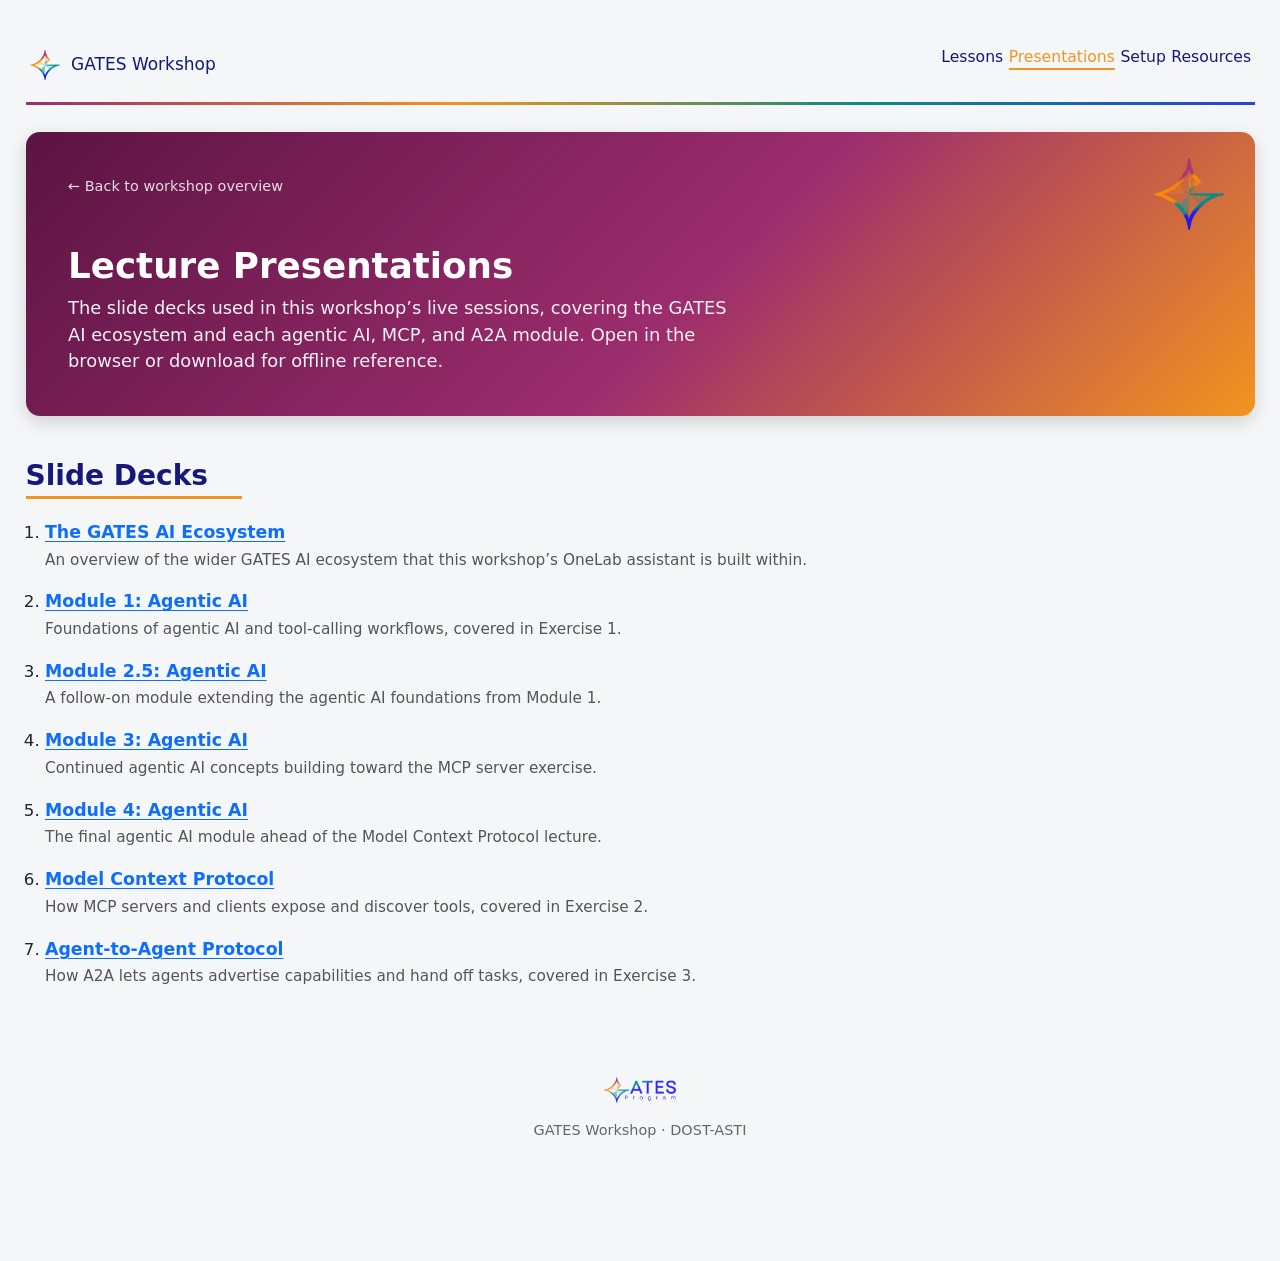
==== presentations.html @ 212a0b0e "deploy: 9f0258c89419492d9f834f8ef5fbb0712f621213" ====
<!DOCTYPE html>
<html xmlns="http://www.w3.org/1999/xhtml" lang="en" xml:lang="en"><head>

<meta charset="utf-8">
<meta name="generator" content="quarto-1.10.18">

<meta name="viewport" content="width=device-width, initial-scale=1.0, user-scalable=yes">


<title>Presentations</title>
<style>

span.smallcaps{font-variant: small-caps;}
div.columns{display: flex; gap: 1.5em;}
div.column{flex: auto;}
@media screen {
div.columns{gap: min(4vw, 1.5em);}
div.column{overflow-x: auto;}
}
div.hanging-indent{margin-left: 1.5em; text-indent: -1.5em;}
ul.task-list{list-style: none;}
ul.task-list li input[type="checkbox"] {
width: 0.8em;
margin: 0 0.8em 0.2em -1em;  vertical-align: middle;
}
</style>


<script>const headroomChanged = new CustomEvent("quarto-hrChanged", {
  detail: {},
  bubbles: true,
  cancelable: false,
  composed: false,
});

const announceDismiss = () => {
  const annEl = window.document.getElementById("quarto-announcement");
  if (annEl) {
    annEl.remove();

    const annId = annEl.getAttribute("data-announcement-id");
    window.localStorage.setItem(`quarto-announce-${annId}`, "true");
  }
};

const announceRegister = () => {
  const annEl = window.document.getElementById("quarto-announcement");
  if (annEl) {
    const annId = annEl.getAttribute("data-announcement-id");
    const isDismissed =
      window.localStorage.getItem(`quarto-announce-${annId}`) || false;
    if (isDismissed) {
      announceDismiss();
      return;
    } else {
      annEl.classList.remove("hidden");
    }

    const actionEl = annEl.querySelector(".quarto-announcement-action");
    if (actionEl) {
      actionEl.addEventListener("click", function (e) {
        e.preventDefault();
        // Hide the bar immediately
        announceDismiss();
      });
    }
  }
};

window.document.addEventListener("DOMContentLoaded", function () {
  let init = false;

  announceRegister();

  // Manage the back to top button, if one is present.
  let lastScrollTop = window.pageYOffset || document.documentElement.scrollTop;
  const scrollDownBuffer = 5;
  const scrollUpBuffer = 35;
  const btn = document.getElementById("quarto-back-to-top");
  const hideBackToTop = () => {
    btn.style.display = "none";
  };
  const showBackToTop = () => {
    btn.style.display = "inline-block";
  };
  if (btn) {
    window.document.addEventListener(
      "scroll",
      function () {
        const currentScrollTop =
          window.pageYOffset || document.documentElement.scrollTop;

        // Shows and hides the button 'intelligently' as the user scrolls
        if (currentScrollTop - scrollDownBuffer > lastScrollTop) {
          hideBackToTop();
          lastScrollTop = currentScrollTop <= 0 ? 0 : currentScrollTop;
        } else if (currentScrollTop < lastScrollTop - scrollUpBuffer) {
          showBackToTop();
          lastScrollTop = currentScrollTop <= 0 ? 0 : currentScrollTop;
        }

        // Show the button at the bottom, hides it at the top
        if (currentScrollTop <= 0) {
          hideBackToTop();
        } else if (
          window.innerHeight + currentScrollTop >=
          document.body.offsetHeight
        ) {
          showBackToTop();
        }
      },
      false
    );
  }

  function throttle(func, wait) {
    var timeout;
    return function () {
      const context = this;
      const args = arguments;
      const later = function () {
        clearTimeout(timeout);
        timeout = null;
        func.apply(context, args);
      };

      if (!timeout) {
        timeout = setTimeout(later, wait);
      }
    };
  }

  function headerOffset() {
    // Set an offset if there is are fixed top navbar
    const headerEl = window.document.querySelector("header.fixed-top");
    if (headerEl) {
      return headerEl.clientHeight;
    } else {
      return 0;
    }
  }

  function footerOffset() {
    const footerEl = window.document.querySelector("footer.footer");
    if (footerEl) {
      return footerEl.clientHeight;
    } else {
      return 0;
    }
  }

  function dashboardOffset() {
    const dashboardNavEl = window.document.getElementById(
      "quarto-dashboard-header"
    );
    if (dashboardNavEl !== null) {
      return dashboardNavEl.clientHeight;
    } else {
      return 0;
    }
  }

  function updateDocumentOffsetWithoutAnimation() {
    updateDocumentOffset(false);
  }

  function updateDocumentOffset(animated) {
    // set body offset
    const topOffset = headerOffset();
    const bodyOffset = topOffset + footerOffset() + dashboardOffset();
    const bodyEl = window.document.body;
    bodyEl.setAttribute("data-bs-offset", topOffset);
    bodyEl.style.paddingTop = topOffset + "px";

    // deal with sidebar offsets
    const sidebars = window.document.querySelectorAll(
      ".sidebar, .headroom-target"
    );
    sidebars.forEach((sidebar) => {
      if (!animated) {
        sidebar.classList.add("notransition");
        // Remove the no transition class after the animation has time to complete
        setTimeout(function () {
          sidebar.classList.remove("notransition");
        }, 201);
      }

      if (window.Headroom && sidebar.classList.contains("sidebar-unpinned")) {
        sidebar.style.top = "0";
        sidebar.style.maxHeight = "100vh";
      } else {
        sidebar.style.top = topOffset + "px";
        sidebar.style.maxHeight = "calc(100vh - " + topOffset + "px)";
      }
    });

    // allow space for footer
    const mainContainer = window.document.querySelector(".quarto-container");
    if (mainContainer) {
      mainContainer.style.minHeight = "calc(100vh - " + bodyOffset + "px)";
    }

    // link offset
    let linkStyle = window.document.querySelector("#quarto-target-style");
    if (!linkStyle) {
      linkStyle = window.document.createElement("style");
      linkStyle.setAttribute("id", "quarto-target-style");
      window.document.head.appendChild(linkStyle);
    }
    while (linkStyle.firstChild) {
      linkStyle.removeChild(linkStyle.firstChild);
    }
    if (topOffset > 0) {
      linkStyle.appendChild(
        window.document.createTextNode(`
      section:target::before {
        content: "";
        display: block;
        height: ${topOffset}px;
        margin: -${topOffset}px 0 0;
      }`)
      );
    }
    if (init) {
      window.dispatchEvent(headroomChanged);
    }
    init = true;
  }

  // initialize headroom
  var header = window.document.querySelector("#quarto-header");
  if (header && window.Headroom) {
    const headroom = new window.Headroom(header, {
      tolerance: 5,
      onPin: function () {
        const sidebars = window.document.querySelectorAll(
          ".sidebar, .headroom-target"
        );
        sidebars.forEach((sidebar) => {
          sidebar.classList.remove("sidebar-unpinned");
        });
        updateDocumentOffset();
      },
      onUnpin: function () {
        const sidebars = window.document.querySelectorAll(
          ".sidebar, .headroom-target"
        );
        sidebars.forEach((sidebar) => {
          sidebar.classList.add("sidebar-unpinned");
        });
        updateDocumentOffset();
      },
    });
    headroom.init();

    let frozen = false;
    window.quartoToggleHeadroom = function () {
      if (frozen) {
        headroom.unfreeze();
        frozen = false;
      } else {
        headroom.freeze();
        frozen = true;
      }
    };
  }

  window.addEventListener(
    "hashchange",
    function (e) {
      if (
        getComputedStyle(document.documentElement).scrollBehavior !== "smooth"
      ) {
        window.scrollTo(0, window.pageYOffset - headerOffset());
      }
    },
    false
  );

  // Observe size changed for the header
  const headerEl = window.document.querySelector("header.fixed-top");
  if (headerEl && window.ResizeObserver) {
    const observer = new window.ResizeObserver(() => {
      setTimeout(updateDocumentOffsetWithoutAnimation, 0);
    });
    observer.observe(headerEl, {
      attributes: true,
      childList: true,
      characterData: true,
    });
  } else {
    window.addEventListener(
      "resize",
      throttle(updateDocumentOffsetWithoutAnimation, 50)
    );
  }
  setTimeout(updateDocumentOffsetWithoutAnimation, 250);

  // fixup index.html links if we aren't on the filesystem
  if (window.location.protocol !== "file:") {
    const links = window.document.querySelectorAll("a");
    for (let i = 0; i < links.length; i++) {
      if (links[i].href) {
        links[i].dataset.originalHref = links[i].href;
        // only strip index.html at the end of the path (optionally followed
        // by a query or fragment) so that files like index.html.md
        // (alternate-format twins) are left alone (#14667)
        links[i].href = links[i].href.replace(/\/index\.html(?=[?#]|$)/, "/");
      }
    }

    // Fixup any sharing links that require urls
    // Append url to any sharing urls
    const sharingLinks = window.document.querySelectorAll(
      "a.sidebar-tools-main-item, a.quarto-navigation-tool, a.quarto-navbar-tools, a.quarto-navbar-tools-item"
    );
    for (let i = 0; i < sharingLinks.length; i++) {
      const sharingLink = sharingLinks[i];
      const href = sharingLink.getAttribute("href");
      if (href) {
        sharingLink.setAttribute(
          "href",
          href.replace("|url|", window.location.href)
        );
      }
    }

    // Scroll the active navigation item into view, if necessary
    const navSidebar = window.document.querySelector("nav#quarto-sidebar");
    if (navSidebar) {
      // Find the active item
      const activeItem = navSidebar.querySelector("li.sidebar-item a.active");
      if (activeItem) {
        // Wait for the scroll height and height to resolve by observing size changes on the
        // nav element that is scrollable
        const resizeObserver = new ResizeObserver((_entries) => {
          // The bottom of the element
          const elBottom = activeItem.offsetTop;
          const viewBottom = navSidebar.scrollTop + navSidebar.clientHeight;

          // The element height and scroll height are the same, then we are still loading
          if (viewBottom !== navSidebar.scrollHeight) {
            // Determine if the item isn't visible and scroll to it
            if (elBottom >= viewBottom) {
              navSidebar.scrollTop = elBottom;
            }

            // stop observing now since we've completed the scroll
            resizeObserver.unobserve(navSidebar);
          }
        });
        resizeObserver.observe(navSidebar);
      }
    }
  }
});
</script>
<script>/*!
 * clipboard.js v2.0.11
 * https://clipboardjs.com/
 *
 * Licensed MIT © Zeno Rocha
 */
!function(t,e){"object"==typeof exports&&"object"==typeof module?module.exports=e():"function"==typeof define&&define.amd?define([],e):"object"==typeof exports?exports.ClipboardJS=e():t.ClipboardJS=e()}(this,function(){return n={686:function(t,e,n){"use strict";n.d(e,{default:function(){return b}});var e=n(279),i=n.n(e),e=n(370),u=n.n(e),e=n(817),r=n.n(e);function c(t){try{return document.execCommand(t)}catch(t){return}}var a=function(t){t=r()(t);return c("cut"),t};function o(t,e){var n,o,t=(n=t,o="rtl"===document.documentElement.getAttribute("dir"),(t=document.createElement("textarea")).style.fontSize="12pt",t.style.border="0",t.style.padding="0",t.style.margin="0",t.style.position="absolute",t.style[o?"right":"left"]="-9999px",o=window.pageYOffset||document.documentElement.scrollTop,t.style.top="".concat(o,"px"),t.setAttribute("readonly",""),t.value=n,t);return e.container.appendChild(t),e=r()(t),c("copy"),t.remove(),e}var f=function(t){var e=1<arguments.length&&void 0!==arguments[1]?arguments[1]:{container:document.body},n="";return"string"==typeof t?n=o(t,e):t instanceof HTMLInputElement&&!["text","search","url","tel","password"].includes(null==t?void 0:t.type)?n=o(t.value,e):(n=r()(t),c("copy")),n};function l(t){return(l="function"==typeof Symbol&&"symbol"==typeof Symbol.iterator?function(t){return typeof t}:function(t){return t&&"function"==typeof Symbol&&t.constructor===Symbol&&t!==Symbol.prototype?"symbol":typeof t})(t)}var s=function(){var t=0<arguments.length&&void 0!==arguments[0]?arguments[0]:{},e=t.action,n=void 0===e?"copy":e,o=t.container,e=t.target,t=t.text;if("copy"!==n&&"cut"!==n)throw new Error('Invalid "action" value, use either "copy" or "cut"');if(void 0!==e){if(!e||"object"!==l(e)||1!==e.nodeType)throw new Error('Invalid "target" value, use a valid Element');if("copy"===n&&e.hasAttribute("disabled"))throw new Error('Invalid "target" attribute. Please use "readonly" instead of "disabled" attribute');if("cut"===n&&(e.hasAttribute("readonly")||e.hasAttribute("disabled")))throw new Error('Invalid "target" attribute. You can\'t cut text from elements with "readonly" or "disabled" attributes')}return t?f(t,{container:o}):e?"cut"===n?a(e):f(e,{container:o}):void 0};function p(t){return(p="function"==typeof Symbol&&"symbol"==typeof Symbol.iterator?function(t){return typeof t}:function(t){return t&&"function"==typeof Symbol&&t.constructor===Symbol&&t!==Symbol.prototype?"symbol":typeof t})(t)}function d(t,e){for(var n=0;n<e.length;n++){var o=e[n];o.enumerable=o.enumerable||!1,o.configurable=!0,"value"in o&&(o.writable=!0),Object.defineProperty(t,o.key,o)}}function y(t,e){return(y=Object.setPrototypeOf||function(t,e){return t.__proto__=e,t})(t,e)}function h(n){var o=function(){if("undefined"==typeof Reflect||!Reflect.construct)return!1;if(Reflect.construct.sham)return!1;if("function"==typeof Proxy)return!0;try{return Date.prototype.toString.call(Reflect.construct(Date,[],function(){})),!0}catch(t){return!1}}();return function(){var t,e=v(n);return t=o?(t=v(this).constructor,Reflect.construct(e,arguments,t)):e.apply(this,arguments),e=this,!(t=t)||"object"!==p(t)&&"function"!=typeof t?function(t){if(void 0!==t)return t;throw new ReferenceError("this hasn't been initialised - super() hasn't been called")}(e):t}}function v(t){return(v=Object.setPrototypeOf?Object.getPrototypeOf:function(t){return t.__proto__||Object.getPrototypeOf(t)})(t)}function m(t,e){t="data-clipboard-".concat(t);if(e.hasAttribute(t))return e.getAttribute(t)}var b=function(){!function(t,e){if("function"!=typeof e&&null!==e)throw new TypeError("Super expression must either be null or a function");t.prototype=Object.create(e&&e.prototype,{constructor:{value:t,writable:!0,configurable:!0}}),e&&y(t,e)}(r,i());var t,e,n,o=h(r);function r(t,e){var n;return function(t){if(!(t instanceof r))throw new TypeError("Cannot call a class as a function")}(this),(n=o.call(this)).resolveOptions(e),n.listenClick(t),n}return t=r,n=[{key:"copy",value:function(t){var e=1<arguments.length&&void 0!==arguments[1]?arguments[1]:{container:document.body};return f(t,e)}},{key:"cut",value:function(t){return a(t)}},{key:"isSupported",value:function(){var t=0<arguments.length&&void 0!==arguments[0]?arguments[0]:["copy","cut"],t="string"==typeof t?[t]:t,e=!!document.queryCommandSupported;return t.forEach(function(t){e=e&&!!document.queryCommandSupported(t)}),e}}],(e=[{key:"resolveOptions",value:function(){var t=0<arguments.length&&void 0!==arguments[0]?arguments[0]:{};this.action="function"==typeof t.action?t.action:this.defaultAction,this.target="function"==typeof t.target?t.target:this.defaultTarget,this.text="function"==typeof t.text?t.text:this.defaultText,this.container="object"===p(t.container)?t.container:document.body}},{key:"listenClick",value:function(t){var e=this;this.listener=u()(t,"click",function(t){return e.onClick(t)})}},{key:"onClick",value:function(t){var e=t.delegateTarget||t.currentTarget,n=this.action(e)||"copy",t=s({action:n,container:this.container,target:this.target(e),text:this.text(e)});this.emit(t?"success":"error",{action:n,text:t,trigger:e,clearSelection:function(){e&&e.focus(),window.getSelection().removeAllRanges()}})}},{key:"defaultAction",value:function(t){return m("action",t)}},{key:"defaultTarget",value:function(t){t=m("target",t);if(t)return document.querySelector(t)}},{key:"defaultText",value:function(t){return m("text",t)}},{key:"destroy",value:function(){this.listener.destroy()}}])&&d(t.prototype,e),n&&d(t,n),r}()},828:function(t){var e;"undefined"==typeof Element||Element.prototype.matches||((e=Element.prototype).matches=e.matchesSelector||e.mozMatchesSelector||e.msMatchesSelector||e.oMatchesSelector||e.webkitMatchesSelector),t.exports=function(t,e){for(;t&&9!==t.nodeType;){if("function"==typeof t.matches&&t.matches(e))return t;t=t.parentNode}}},438:function(t,e,n){var u=n(828);function i(t,e,n,o,r){var i=function(e,n,t,o){return function(t){t.delegateTarget=u(t.target,n),t.delegateTarget&&o.call(e,t)}}.apply(this,arguments);return t.addEventListener(n,i,r),{destroy:function(){t.removeEventListener(n,i,r)}}}t.exports=function(t,e,n,o,r){return"function"==typeof t.addEventListener?i.apply(null,arguments):"function"==typeof n?i.bind(null,document).apply(null,arguments):("string"==typeof t&&(t=document.querySelectorAll(t)),Array.prototype.map.call(t,function(t){return i(t,e,n,o,r)}))}},879:function(t,n){n.node=function(t){return void 0!==t&&t instanceof HTMLElement&&1===t.nodeType},n.nodeList=function(t){var e=Object.prototype.toString.call(t);return void 0!==t&&("[object NodeList]"===e||"[object HTMLCollection]"===e)&&"length"in t&&(0===t.length||n.node(t[0]))},n.string=function(t){return"string"==typeof t||t instanceof String},n.fn=function(t){return"[object Function]"===Object.prototype.toString.call(t)}},370:function(t,e,n){var f=n(879),l=n(438);t.exports=function(t,e,n){if(!t&&!e&&!n)throw new Error("Missing required arguments");if(!f.string(e))throw new TypeError("Second argument must be a String");if(!f.fn(n))throw new TypeError("Third argument must be a Function");if(f.node(t))return c=e,a=n,(u=t).addEventListener(c,a),{destroy:function(){u.removeEventListener(c,a)}};if(f.nodeList(t))return o=t,r=e,i=n,Array.prototype.forEach.call(o,function(t){t.addEventListener(r,i)}),{destroy:function(){Array.prototype.forEach.call(o,function(t){t.removeEventListener(r,i)})}};if(f.string(t))return t=t,e=e,n=n,l(document.body,t,e,n);throw new TypeError("First argument must be a String, HTMLElement, HTMLCollection, or NodeList");var o,r,i,u,c,a}},817:function(t){t.exports=function(t){var e,n="SELECT"===t.nodeName?(t.focus(),t.value):"INPUT"===t.nodeName||"TEXTAREA"===t.nodeName?((e=t.hasAttribute("readonly"))||t.setAttribute("readonly",""),t.select(),t.setSelectionRange(0,t.value.length),e||t.removeAttribute("readonly"),t.value):(t.hasAttribute("contenteditable")&&t.focus(),n=window.getSelection(),(e=document.createRange()).selectNodeContents(t),n.removeAllRanges(),n.addRange(e),n.toString());return n}},279:function(t){function e(){}e.prototype={on:function(t,e,n){var o=this.e||(this.e={});return(o[t]||(o[t]=[])).push({fn:e,ctx:n}),this},once:function(t,e,n){var o=this;function r(){o.off(t,r),e.apply(n,arguments)}return r._=e,this.on(t,r,n)},emit:function(t){for(var e=[].slice.call(arguments,1),n=((this.e||(this.e={}))[t]||[]).slice(),o=0,r=n.length;o<r;o++)n[o].fn.apply(n[o].ctx,e);return this},off:function(t,e){var n=this.e||(this.e={}),o=n[t],r=[];if(o&&e)for(var i=0,u=o.length;i<u;i++)o[i].fn!==e&&o[i].fn._!==e&&r.push(o[i]);return r.length?n[t]=r:delete n[t],this}},t.exports=e,t.exports.TinyEmitter=e}},r={},o.n=function(t){var e=t&&t.__esModule?function(){return t.default}:function(){return t};return o.d(e,{a:e}),e},o.d=function(t,e){for(var n in e)o.o(e,n)&&!o.o(t,n)&&Object.defineProperty(t,n,{enumerable:!0,get:e[n]})},o.o=function(t,e){return Object.prototype.hasOwnProperty.call(t,e)},o(686).default;function o(t){if(r[t])return r[t].exports;var e=r[t]={exports:{}};return n[t](e,e.exports,o),e.exports}var n,r});</script>
<script>/*! @algolia/autocomplete-js 1.19.1 | MIT License | © Algolia, Inc. and contributors | https://github.com/algolia/autocomplete */
!function(e,t){"object"==typeof exports&&"undefined"!=typeof module?t(exports):"function"==typeof define&&define.amd?define(["exports"],t):t((e="undefined"!=typeof globalThis?globalThis:e||self)["@algolia/autocomplete-js"]={})}(this,(function(e){"use strict";function t(e,t){var n=Object.keys(e);if(Object.getOwnPropertySymbols){var r=Object.getOwnPropertySymbols(e);t&&(r=r.filter((function(t){return Object.getOwnPropertyDescriptor(e,t).enumerable}))),n.push.apply(n,r)}return n}function n(e){for(var n=1;n<arguments.length;n++){var r=null!=arguments[n]?arguments[n]:{};n%2?t(Object(r),!0).forEach((function(t){o(e,t,r[t])})):Object.getOwnPropertyDescriptors?Object.defineProperties(e,Object.getOwnPropertyDescriptors(r)):t(Object(r)).forEach((function(t){Object.defineProperty(e,t,Object.getOwnPropertyDescriptor(r,t))}))}return e}function r(e){return r="function"==typeof Symbol&&"symbol"==typeof Symbol.iterator?function(e){return typeof e}:function(e){return e&&"function"==typeof Symbol&&e.constructor===Symbol&&e!==Symbol.prototype?"symbol":typeof e},r(e)}function o(e,t,n){return(t=function(e){var t=function(e,t){if("object"!=typeof e||null===e)return e;var n=e[Symbol.toPrimitive];if(void 0!==n){var r=n.call(e,t||"default");if("object"!=typeof r)return r;throw new TypeError("@@toPrimitive must return a primitive value.")}return("string"===t?String:Number)(e)}(e,"string");return"symbol"==typeof t?t:String(t)}(t))in e?Object.defineProperty(e,t,{value:n,enumerable:!0,configurable:!0,writable:!0}):e[t]=n,e}function i(){return i=Object.assign?Object.assign.bind():function(e){for(var t=1;t<arguments.length;t++){var n=arguments[t];for(var r in n)Object.prototype.hasOwnProperty.call(n,r)&&(e[r]=n[r])}return e},i.apply(this,arguments)}function u(e,t){if(null==e)return{};var n,r,o=function(e,t){if(null==e)return{};var n,r,o={},i=Object.keys(e);for(r=0;r<i.length;r++)n=i[r],t.indexOf(n)>=0||(o[n]=e[n]);return o}(e,t);if(Object.getOwnPropertySymbols){var i=Object.getOwnPropertySymbols(e);for(r=0;r<i.length;r++)n=i[r],t.indexOf(n)>=0||Object.prototype.propertyIsEnumerable.call(e,n)&&(o[n]=e[n])}return o}function a(e,t){return function(e){if(Array.isArray(e))return e}(e)||function(e,t){var n=null==e?null:"undefined"!=typeof Symbol&&e[Symbol.iterator]||e["@@iterator"];if(null!=n){var r,o,i,u,a=[],l=!0,c=!1;try{if(i=(n=n.call(e)).next,0===t){if(Object(n)!==n)return;l=!1}else for(;!(l=(r=i.call(n)).done)&&(a.push(r.value),a.length!==t);l=!0);}catch(e){c=!0,o=e}finally{try{if(!l&&null!=n.return&&(u=n.return(),Object(u)!==u))return}finally{if(c)throw o}}return a}}(e,t)||c(e,t)||function(){throw new TypeError("Invalid attempt to destructure non-iterable instance.\nIn order to be iterable, non-array objects must have a [Symbol.iterator]() method.")}()}function l(e){return function(e){if(Array.isArray(e))return s(e)}(e)||function(e){if("undefined"!=typeof Symbol&&null!=e[Symbol.iterator]||null!=e["@@iterator"])return Array.from(e)}(e)||c(e)||function(){throw new TypeError("Invalid attempt to spread non-iterable instance.\nIn order to be iterable, non-array objects must have a [Symbol.iterator]() method.")}()}function c(e,t){if(e){if("string"==typeof e)return s(e,t);var n=Object.prototype.toString.call(e).slice(8,-1);return"Object"===n&&e.constructor&&(n=e.constructor.name),"Map"===n||"Set"===n?Array.from(e):"Arguments"===n||/^(?:Ui|I)nt(?:8|16|32)(?:Clamped)?Array$/.test(n)?s(e,t):void 0}}function s(e,t){(null==t||t>e.length)&&(t=e.length);for(var n=0,r=new Array(t);n<t;n++)r[n]=e[n];return r}function f(e){return{current:e}}function p(e,t){var n=void 0;return function(){for(var r=arguments.length,o=new Array(r),i=0;i<r;i++)o[i]=arguments[i];n&&clearTimeout(n),n=setTimeout((function(){return e.apply(void 0,o)}),t)}}function m(e){return e.reduce((function(e,t){return e.concat(t)}),[])}var v=0;function d(){return"autocomplete-".concat(v++)}function y(e,t){return t.reduce((function(e,t){return e&&e[t]}),e)}function b(e){return 0===e.collections.length?0:e.collections.reduce((function(e,t){return e+t.items.length}),0)}function g(e){return e!==Object(e)}function h(e,t){if(e===t)return!0;if(g(e)||g(t)||"function"==typeof e||"function"==typeof t)return e===t;if(Object.keys(e).length!==Object.keys(t).length)return!1;for(var n=0,r=Object.keys(e);n<r.length;n++){var o=r[n];if(!(o in t))return!1;if(!h(e[o],t[o]))return!1}return!0}var _=function(){};var O="1.19.1",S=[{segment:"autocomplete-core",version:O}];function j(e){var t=e.item,n=e.items,r=void 0===n?[]:n;return{index:t.__autocomplete_indexName,items:[t],positions:[1+r.findIndex((function(e){return e.objectID===t.objectID}))],queryID:t.__autocomplete_queryID,algoliaSource:["autocomplete"]}}function P(e,t){return function(e){if(Array.isArray(e))return e}(e)||function(e,t){var n=null==e?null:"undefined"!=typeof Symbol&&e[Symbol.iterator]||e["@@iterator"];if(null!=n){var r,o,i,u,a=[],l=!0,c=!1;try{if(i=(n=n.call(e)).next,0===t){if(Object(n)!==n)return;l=!1}else for(;!(l=(r=i.call(n)).done)&&(a.push(r.value),a.length!==t);l=!0);}catch(e){c=!0,o=e}finally{try{if(!l&&null!=n.return&&(u=n.return(),Object(u)!==u))return}finally{if(c)throw o}}return a}}(e,t)||function(e,t){if(!e)return;if("string"==typeof e)return w(e,t);var n=Object.prototype.toString.call(e).slice(8,-1);"Object"===n&&e.constructor&&(n=e.constructor.name);if("Map"===n||"Set"===n)return Array.from(e);if("Arguments"===n||/^(?:Ui|I)nt(?:8|16|32)(?:Clamped)?Array$/.test(n))return w(e,t)}(e,t)||function(){throw new TypeError("Invalid attempt to destructure non-iterable instance.\nIn order to be iterable, non-array objects must have a [Symbol.iterator]() method.")}()}function w(e,t){(null==t||t>e.length)&&(t=e.length);for(var n=0,r=new Array(t);n<t;n++)r[n]=e[n];return r}var I=["items"],A=["items"];function E(e){return E="function"==typeof Symbol&&"symbol"==typeof Symbol.iterator?function(e){return typeof e}:function(e){return e&&"function"==typeof Symbol&&e.constructor===Symbol&&e!==Symbol.prototype?"symbol":typeof e},E(e)}function D(e){return function(e){if(Array.isArray(e))return C(e)}(e)||function(e){if("undefined"!=typeof Symbol&&null!=e[Symbol.iterator]||null!=e["@@iterator"])return Array.from(e)}(e)||function(e,t){if(!e)return;if("string"==typeof e)return C(e,t);var n=Object.prototype.toString.call(e).slice(8,-1);"Object"===n&&e.constructor&&(n=e.constructor.name);if("Map"===n||"Set"===n)return Array.from(e);if("Arguments"===n||/^(?:Ui|I)nt(?:8|16|32)(?:Clamped)?Array$/.test(n))return C(e,t)}(e)||function(){throw new TypeError("Invalid attempt to spread non-iterable instance.\nIn order to be iterable, non-array objects must have a [Symbol.iterator]() method.")}()}function C(e,t){(null==t||t>e.length)&&(t=e.length);for(var n=0,r=new Array(t);n<t;n++)r[n]=e[n];return r}function k(e,t){if(null==e)return{};var n,r,o=function(e,t){if(null==e)return{};var n,r,o={},i=Object.keys(e);for(r=0;r<i.length;r++)n=i[r],t.indexOf(n)>=0||(o[n]=e[n]);return o}(e,t);if(Object.getOwnPropertySymbols){var i=Object.getOwnPropertySymbols(e);for(r=0;r<i.length;r++)n=i[r],t.indexOf(n)>=0||Object.prototype.propertyIsEnumerable.call(e,n)&&(o[n]=e[n])}return o}function x(e,t){var n=Object.keys(e);if(Object.getOwnPropertySymbols){var r=Object.getOwnPropertySymbols(e);t&&(r=r.filter((function(t){return Object.getOwnPropertyDescriptor(e,t).enumerable}))),n.push.apply(n,r)}return n}function N(e){for(var t=1;t<arguments.length;t++){var n=null!=arguments[t]?arguments[t]:{};t%2?x(Object(n),!0).forEach((function(t){T(e,t,n[t])})):Object.getOwnPropertyDescriptors?Object.defineProperties(e,Object.getOwnPropertyDescriptors(n)):x(Object(n)).forEach((function(t){Object.defineProperty(e,t,Object.getOwnPropertyDescriptor(n,t))}))}return e}function T(e,t,n){return(t=function(e){var t=function(e,t){if("object"!==E(e)||null===e)return e;var n=e[Symbol.toPrimitive];if(void 0!==n){var r=n.call(e,t||"default");if("object"!==E(r))return r;throw new TypeError("@@toPrimitive must return a primitive value.")}return("string"===t?String:Number)(e)}(e,"string");return"symbol"===E(t)?t:String(t)}(t))in e?Object.defineProperty(e,t,{value:n,enumerable:!0,configurable:!0,writable:!0}):e[t]=n,e}function q(e){for(var t=arguments.length>1&&void 0!==arguments[1]?arguments[1]:20,n=[],r=0;r<e.objectIDs.length;r+=t)n.push(N(N({},e),{},{objectIDs:e.objectIDs.slice(r,r+t)}));return n}function B(e){return e.map((function(e){var t=e.items,n=k(e,I);return N(N({},n),{},{objectIDs:(null==t?void 0:t.map((function(e){return e.objectID})))||n.objectIDs})}))}function R(e){var t,n,r,o=(t=P((e.version||"").split(".").map(Number),2),n=t[0],r=t[1],n>=3||2===n&&r>=4||1===n&&r>=10);function i(t,n,r){if(o&&void 0!==r){var i=r[0].__autocomplete_algoliaCredentials,u={"X-Algolia-Application-Id":i.appId,"X-Algolia-API-Key":i.apiKey};e.apply(void 0,[t].concat(D(n),[{headers:u}]))}else e.apply(void 0,[t].concat(D(n)))}return{init:function(t,n){e("init",{appId:t,apiKey:n})},setAuthenticatedUserToken:function(t){e("setAuthenticatedUserToken",t)},setUserToken:function(t){e("setUserToken",t)},clickedObjectIDsAfterSearch:function(){for(var e=arguments.length,t=new Array(e),n=0;n<e;n++)t[n]=arguments[n];t.length>0&&i("clickedObjectIDsAfterSearch",B(t),t[0].items)},clickedObjectIDs:function(){for(var e=arguments.length,t=new Array(e),n=0;n<e;n++)t[n]=arguments[n];t.length>0&&i("clickedObjectIDs",B(t),t[0].items)},clickedFilters:function(){for(var t=arguments.length,n=new Array(t),r=0;r<t;r++)n[r]=arguments[r];n.length>0&&e.apply(void 0,["clickedFilters"].concat(n))},convertedObjectIDsAfterSearch:function(){for(var e=arguments.length,t=new Array(e),n=0;n<e;n++)t[n]=arguments[n];t.length>0&&i("convertedObjectIDsAfterSearch",B(t),t[0].items)},convertedObjectIDs:function(){for(var e=arguments.length,t=new Array(e),n=0;n<e;n++)t[n]=arguments[n];t.length>0&&i("convertedObjectIDs",B(t),t[0].items)},convertedFilters:function(){for(var t=arguments.length,n=new Array(t),r=0;r<t;r++)n[r]=arguments[r];n.length>0&&e.apply(void 0,["convertedFilters"].concat(n))},viewedObjectIDs:function(){for(var e=arguments.length,t=new Array(e),n=0;n<e;n++)t[n]=arguments[n];t.length>0&&t.reduce((function(e,t){var n=t.items,r=k(t,A);return[].concat(D(e),D(q(N(N({},r),{},{objectIDs:(null==n?void 0:n.map((function(e){return e.objectID})))||r.objectIDs})).map((function(e){return{items:n,payload:e}}))))}),[]).forEach((function(e){var t=e.items;return i("viewedObjectIDs",[e.payload],t)}))},viewedFilters:function(){for(var t=arguments.length,n=new Array(t),r=0;r<t;r++)n[r]=arguments[r];n.length>0&&e.apply(void 0,["viewedFilters"].concat(n))}}}function L(e){var t=e.items.reduce((function(e,t){var n;return e[t.__autocomplete_indexName]=(null!==(n=e[t.__autocomplete_indexName])&&void 0!==n?n:[]).concat(t),e}),{});return Object.keys(t).map((function(e){return{index:e,items:t[e],algoliaSource:["autocomplete"]}}))}function F(e){return e.objectID&&e.__autocomplete_indexName&&e.__autocomplete_queryID}function U(e){return U="function"==typeof Symbol&&"symbol"==typeof Symbol.iterator?function(e){return typeof e}:function(e){return e&&"function"==typeof Symbol&&e.constructor===Symbol&&e!==Symbol.prototype?"symbol":typeof e},U(e)}function M(e){return function(e){if(Array.isArray(e))return H(e)}(e)||function(e){if("undefined"!=typeof Symbol&&null!=e[Symbol.iterator]||null!=e["@@iterator"])return Array.from(e)}(e)||function(e,t){if(!e)return;if("string"==typeof e)return H(e,t);var n=Object.prototype.toString.call(e).slice(8,-1);"Object"===n&&e.constructor&&(n=e.constructor.name);if("Map"===n||"Set"===n)return Array.from(e);if("Arguments"===n||/^(?:Ui|I)nt(?:8|16|32)(?:Clamped)?Array$/.test(n))return H(e,t)}(e)||function(){throw new TypeError("Invalid attempt to spread non-iterable instance.\nIn order to be iterable, non-array objects must have a [Symbol.iterator]() method.")}()}function H(e,t){(null==t||t>e.length)&&(t=e.length);for(var n=0,r=new Array(t);n<t;n++)r[n]=e[n];return r}function V(e,t){var n=Object.keys(e);if(Object.getOwnPropertySymbols){var r=Object.getOwnPropertySymbols(e);t&&(r=r.filter((function(t){return Object.getOwnPropertyDescriptor(e,t).enumerable}))),n.push.apply(n,r)}return n}function W(e){for(var t=1;t<arguments.length;t++){var n=null!=arguments[t]?arguments[t]:{};t%2?V(Object(n),!0).forEach((function(t){Q(e,t,n[t])})):Object.getOwnPropertyDescriptors?Object.defineProperties(e,Object.getOwnPropertyDescriptors(n)):V(Object(n)).forEach((function(t){Object.defineProperty(e,t,Object.getOwnPropertyDescriptor(n,t))}))}return e}function Q(e,t,n){return(t=function(e){var t=function(e,t){if("object"!==U(e)||null===e)return e;var n=e[Symbol.toPrimitive];if(void 0!==n){var r=n.call(e,t||"default");if("object"!==U(r))return r;throw new TypeError("@@toPrimitive must return a primitive value.")}return("string"===t?String:Number)(e)}(e,"string");return"symbol"===U(t)?t:String(t)}(t))in e?Object.defineProperty(e,t,{value:n,enumerable:!0,configurable:!0,writable:!0}):e[t]=n,e}var K="2.15.0",$="https://cdn.jsdelivr.net/npm/search-insights@".concat(K,"/dist/search-insights.min.js"),z=p((function(e){var t=e.onItemsChange,n=e.items,r=e.insights,o=e.state;t({insights:r,insightsEvents:L({items:n}).map((function(e){return W({eventName:"Items Viewed"},e)})),state:o})}),400);function G(e){var t=function(e){return W({onItemsChange:function(e){var t=e.insights,n=e.insightsEvents,r=e.state;t.viewedObjectIDs.apply(t,M(n.map((function(e){return W(W({},e),{},{algoliaSource:J(e.algoliaSource,r.context)})}))))},onSelect:function(e){var t=e.insights,n=e.insightsEvents,r=e.state;t.clickedObjectIDsAfterSearch.apply(t,M(n.map((function(e){return W(W({},e),{},{algoliaSource:J(e.algoliaSource,r.context)})}))))},onActive:_,__autocomplete_clickAnalytics:!0},e)}(e),n=t.insightsClient,r=t.insightsInitParams,o=t.onItemsChange,i=t.onSelect,u=t.onActive,a=t.__autocomplete_clickAnalytics,l=n;if(n||function(e){if("undefined"!=typeof window)e({window:window})}((function(e){var t=e.window,n=t.AlgoliaAnalyticsObject||"aa";"string"==typeof n&&(l=t[n]),l||(t.AlgoliaAnalyticsObject=n,t[n]||(t[n]=function(){t[n].queue||(t[n].queue=[]);for(var e=arguments.length,r=new Array(e),o=0;o<e;o++)r[o]=arguments[o];t[n].queue.push(r)}),t[n].version=K,l=t[n],function(e){var t="[Autocomplete]: Could not load search-insights.js. Please load it manually following https://alg.li/insights-autocomplete";try{var n=e.document.createElement("script");n.async=!0,n.src=$,n.onerror=function(){console.error(t)},document.body.appendChild(n)}catch(e){console.error(t)}}(t))})),!l)return{};r&&l("init",W({partial:!0},r));var c=R(l),s=f([]),m=p((function(e){var t=e.state;if(t.isOpen){var n=t.collections.reduce((function(e,t){return[].concat(M(e),M(t.items))}),[]).filter(F);h(s.current.map((function(e){return e.objectID})),n.map((function(e){return e.objectID})))||(s.current=n,n.length>0&&z({onItemsChange:o,items:n,insights:c,state:t}))}}),0);return{name:"aa.algoliaInsightsPlugin",subscribe:function(e){var t=e.setContext,n=e.onSelect,r=e.onActive;function o(e){t({algoliaInsightsPlugin:{__algoliaSearchParameters:W(W({},a?{clickAnalytics:!0}:{}),e?{userToken:X(e)}:{}),insights:c}})}l("addAlgoliaAgent","insights-plugin"),o(),l("onUserTokenChange",(function(e){o(e)})),l("getUserToken",null,(function(e,t){o(t)})),n((function(e){var t=e.item,n=e.state,r=e.event,o=e.source;F(t)&&i({state:n,event:r,insights:c,item:t,insightsEvents:[W({eventName:"Item Selected"},j({item:t,items:o.getItems().filter(F)}))]})})),r((function(e){var t=e.item,n=e.source,r=e.state,o=e.event;F(t)&&u({state:r,event:o,insights:c,item:t,insightsEvents:[W({eventName:"Item Active"},j({item:t,items:n.getItems().filter(F)}))]})}))},onStateChange:function(e){var t=e.state;m({state:t})},__autocomplete_pluginOptions:e}}function J(){var e,t=arguments.length>0&&void 0!==arguments[0]?arguments[0]:[],n=arguments.length>1?arguments[1]:void 0;return[].concat(M(t),["autocomplete-internal"],M(null!==(e=n.algoliaInsightsPlugin)&&void 0!==e&&e.__automaticInsights?["autocomplete-automatic"]:[]))}function X(e){return"number"==typeof e?e.toString():e}function Y(e,t){var n=t;return{then:function(t,r){return Y(e.then(ee(t,n,e),ee(r,n,e)),n)},catch:function(t){return Y(e.catch(ee(t,n,e)),n)},finally:function(t){return t&&n.onCancelList.push(t),Y(e.finally(ee(t&&function(){return n.onCancelList=[],t()},n,e)),n)},cancel:function(){n.isCanceled=!0;var e=n.onCancelList;n.onCancelList=[],e.forEach((function(e){e()}))},isCanceled:function(){return!0===n.isCanceled}}}function Z(e){return Y(e,{isCanceled:!1,onCancelList:[]})}function ee(e,t,n){return e?function(n){return t.isCanceled?n:e(n)}:n}var te,ne=!0;function re(e,t,n,r){if(!n)return null;if(e<0&&(null===t||null!==r&&0===t))return n+e;var o=(null===t?-1:t)+e;return o<=-1||o>=n?null===r?null:0:o}function oe(e,t){var n=Object.keys(e);if(Object.getOwnPropertySymbols){var r=Object.getOwnPropertySymbols(e);t&&(r=r.filter((function(t){return Object.getOwnPropertyDescriptor(e,t).enumerable}))),n.push.apply(n,r)}return n}function ie(e){for(var t=1;t<arguments.length;t++){var n=null!=arguments[t]?arguments[t]:{};t%2?oe(Object(n),!0).forEach((function(t){ue(e,t,n[t])})):Object.getOwnPropertyDescriptors?Object.defineProperties(e,Object.getOwnPropertyDescriptors(n)):oe(Object(n)).forEach((function(t){Object.defineProperty(e,t,Object.getOwnPropertyDescriptor(n,t))}))}return e}function ue(e,t,n){return(t=function(e){var t=function(e,t){if("object"!==ae(e)||null===e)return e;var n=e[Symbol.toPrimitive];if(void 0!==n){var r=n.call(e,t||"default");if("object"!==ae(r))return r;throw new TypeError("@@toPrimitive must return a primitive value.")}return("string"===t?String:Number)(e)}(e,"string");return"symbol"===ae(t)?t:String(t)}(t))in e?Object.defineProperty(e,t,{value:n,enumerable:!0,configurable:!0,writable:!0}):e[t]=n,e}function ae(e){return ae="function"==typeof Symbol&&"symbol"==typeof Symbol.iterator?function(e){return typeof e}:function(e){return e&&"function"==typeof Symbol&&e.constructor===Symbol&&e!==Symbol.prototype?"symbol":typeof e},ae(e)}function le(e,t){var n="undefined"!=typeof Symbol&&e[Symbol.iterator]||e["@@iterator"];if(!n){if(Array.isArray(e)||(n=function(e,t){if(!e)return;if("string"==typeof e)return ce(e,t);var n=Object.prototype.toString.call(e).slice(8,-1);"Object"===n&&e.constructor&&(n=e.constructor.name);if("Map"===n||"Set"===n)return Array.from(e);if("Arguments"===n||/^(?:Ui|I)nt(?:8|16|32)(?:Clamped)?Array$/.test(n))return ce(e,t)}(e))||t&&e&&"number"==typeof e.length){n&&(e=n);var r=0,o=function(){};return{s:o,n:function(){return r>=e.length?{done:!0}:{done:!1,value:e[r++]}},e:function(e){throw e},f:o}}throw new TypeError("Invalid attempt to iterate non-iterable instance.\nIn order to be iterable, non-array objects must have a [Symbol.iterator]() method.")}var i,u=!0,a=!1;return{s:function(){n=n.call(e)},n:function(){var e=n.next();return u=e.done,e},e:function(e){a=!0,i=e},f:function(){try{u||null==n.return||n.return()}finally{if(a)throw i}}}}function ce(e,t){(null==t||t>e.length)&&(t=e.length);for(var n=0,r=new Array(t);n<t;n++)r[n]=e[n];return r}var se=function(e,t){var n,r=!1,o=[],i=le(e);try{for(i.s();!(n=i.n()).done;){var u,a,l,c=null===(u=n.value.__autocomplete_pluginOptions)||void 0===u||null===(a=(l=u).awaitSubmit)||void 0===a?void 0:a.call(l);if("number"==typeof c)o.push(c);else if(!0===c){r=!0;break}}}catch(e){i.e(e)}finally{i.f()}return r?t.wait():o.length>0?t.wait(Math.max.apply(Math,o)):void 0};function fe(e){var t=function(e){var t=e.collections.map((function(e){return e.items.length})).reduce((function(e,t,n){var r=(e[n-1]||0)+t;return e.push(r),e}),[]).reduce((function(t,n){return n<=e.activeItemId?t+1:t}),0);return e.collections[t]}(e);if(!t)return null;var n=t.items[function(e){for(var t=e.state,n=e.collection,r=!1,o=0,i=0;!1===r;){var u=t.collections[o];if(u===n){r=!0;break}i+=u.items.length,o++}return t.activeItemId-i}({state:e,collection:t})],r=t.source;return{item:n,itemInputValue:r.getItemInputValue({item:n,state:e}),itemUrl:r.getItemUrl({item:n,state:e}),source:r}}function pe(e,t,n){return[e,null==n?void 0:n.sourceId,t].filter(Boolean).join("-").replace(/\s/g,"")}var me=/((gt|sm)-|galaxy nexus)|samsung[- ]|samsungbrowser/i;function ve(e){return e.nativeEvent||e}function de(e){return de="function"==typeof Symbol&&"symbol"==typeof Symbol.iterator?function(e){return typeof e}:function(e){return e&&"function"==typeof Symbol&&e.constructor===Symbol&&e!==Symbol.prototype?"symbol":typeof e},de(e)}function ye(e,t){var n=Object.keys(e);if(Object.getOwnPropertySymbols){var r=Object.getOwnPropertySymbols(e);t&&(r=r.filter((function(t){return Object.getOwnPropertyDescriptor(e,t).enumerable}))),n.push.apply(n,r)}return n}function be(e,t,n){return(t=function(e){var t=function(e,t){if("object"!==de(e)||null===e)return e;var n=e[Symbol.toPrimitive];if(void 0!==n){var r=n.call(e,t||"default");if("object"!==de(r))return r;throw new TypeError("@@toPrimitive must return a primitive value.")}return("string"===t?String:Number)(e)}(e,"string");return"symbol"===de(t)?t:String(t)}(t))in e?Object.defineProperty(e,t,{value:n,enumerable:!0,configurable:!0,writable:!0}):e[t]=n,e}function ge(e,t,n){var r,o=t.initialState;return{getState:function(){return o},dispatch:function(r,i){var u=function(e){for(var t=1;t<arguments.length;t++){var n=null!=arguments[t]?arguments[t]:{};t%2?ye(Object(n),!0).forEach((function(t){be(e,t,n[t])})):Object.getOwnPropertyDescriptors?Object.defineProperties(e,Object.getOwnPropertyDescriptors(n)):ye(Object(n)).forEach((function(t){Object.defineProperty(e,t,Object.getOwnPropertyDescriptor(n,t))}))}return e}({},o);o=e(o,{type:r,props:t,payload:i}),n({state:o,prevState:u})},pendingRequests:(r=[],{add:function(e){return r.push(e),e.finally((function(){r=r.filter((function(t){return t!==e}))}))},cancelAll:function(){r.forEach((function(e){return e.cancel()}))},isEmpty:function(){return 0===r.length},wait:function(e){return ne?(ne=!1,te=e?Promise.race([Promise.all(r),new Promise((function(t){return setTimeout(t,e)}))]):Promise.all(r),te.then((function(){ne=!0}))):te}})}}function he(e){return he="function"==typeof Symbol&&"symbol"==typeof Symbol.iterator?function(e){return typeof e}:function(e){return e&&"function"==typeof Symbol&&e.constructor===Symbol&&e!==Symbol.prototype?"symbol":typeof e},he(e)}function _e(e,t){var n=Object.keys(e);if(Object.getOwnPropertySymbols){var r=Object.getOwnPropertySymbols(e);t&&(r=r.filter((function(t){return Object.getOwnPropertyDescriptor(e,t).enumerable}))),n.push.apply(n,r)}return n}function Oe(e){for(var t=1;t<arguments.length;t++){var n=null!=arguments[t]?arguments[t]:{};t%2?_e(Object(n),!0).forEach((function(t){Se(e,t,n[t])})):Object.getOwnPropertyDescriptors?Object.defineProperties(e,Object.getOwnPropertyDescriptors(n)):_e(Object(n)).forEach((function(t){Object.defineProperty(e,t,Object.getOwnPropertyDescriptor(n,t))}))}return e}function Se(e,t,n){return(t=function(e){var t=function(e,t){if("object"!==he(e)||null===e)return e;var n=e[Symbol.toPrimitive];if(void 0!==n){var r=n.call(e,t||"default");if("object"!==he(r))return r;throw new TypeError("@@toPrimitive must return a primitive value.")}return("string"===t?String:Number)(e)}(e,"string");return"symbol"===he(t)?t:String(t)}(t))in e?Object.defineProperty(e,t,{value:n,enumerable:!0,configurable:!0,writable:!0}):e[t]=n,e}function je(e){return je="function"==typeof Symbol&&"symbol"==typeof Symbol.iterator?function(e){return typeof e}:function(e){return e&&"function"==typeof Symbol&&e.constructor===Symbol&&e!==Symbol.prototype?"symbol":typeof e},je(e)}function Pe(e){return function(e){if(Array.isArray(e))return we(e)}(e)||function(e){if("undefined"!=typeof Symbol&&null!=e[Symbol.iterator]||null!=e["@@iterator"])return Array.from(e)}(e)||function(e,t){if(!e)return;if("string"==typeof e)return we(e,t);var n=Object.prototype.toString.call(e).slice(8,-1);"Object"===n&&e.constructor&&(n=e.constructor.name);if("Map"===n||"Set"===n)return Array.from(e);if("Arguments"===n||/^(?:Ui|I)nt(?:8|16|32)(?:Clamped)?Array$/.test(n))return we(e,t)}(e)||function(){throw new TypeError("Invalid attempt to spread non-iterable instance.\nIn order to be iterable, non-array objects must have a [Symbol.iterator]() method.")}()}function we(e,t){(null==t||t>e.length)&&(t=e.length);for(var n=0,r=new Array(t);n<t;n++)r[n]=e[n];return r}function Ie(e,t){var n=Object.keys(e);if(Object.getOwnPropertySymbols){var r=Object.getOwnPropertySymbols(e);t&&(r=r.filter((function(t){return Object.getOwnPropertyDescriptor(e,t).enumerable}))),n.push.apply(n,r)}return n}function Ae(e){for(var t=1;t<arguments.length;t++){var n=null!=arguments[t]?arguments[t]:{};t%2?Ie(Object(n),!0).forEach((function(t){Ee(e,t,n[t])})):Object.getOwnPropertyDescriptors?Object.defineProperties(e,Object.getOwnPropertyDescriptors(n)):Ie(Object(n)).forEach((function(t){Object.defineProperty(e,t,Object.getOwnPropertyDescriptor(n,t))}))}return e}function Ee(e,t,n){return(t=function(e){var t=function(e,t){if("object"!==je(e)||null===e)return e;var n=e[Symbol.toPrimitive];if(void 0!==n){var r=n.call(e,t||"default");if("object"!==je(r))return r;throw new TypeError("@@toPrimitive must return a primitive value.")}return("string"===t?String:Number)(e)}(e,"string");return"symbol"===je(t)?t:String(t)}(t))in e?Object.defineProperty(e,t,{value:n,enumerable:!0,configurable:!0,writable:!0}):e[t]=n,e}function De(e,t){var n,r="undefined"!=typeof window?window:{},o=e.plugins||[];return Ae(Ae({debug:!1,openOnFocus:!1,enterKeyHint:void 0,ignoreCompositionEvents:!1,placeholder:"",autoFocus:!1,defaultActiveItemId:null,stallThreshold:300,insights:void 0,environment:r,shouldPanelOpen:function(e){return b(e.state)>0},reshape:function(e){return e.sources}},e),{},{id:null!==(n=e.id)&&void 0!==n?n:d(),plugins:o,initialState:Ae({activeItemId:null,query:"",completion:null,collections:[],isOpen:!1,status:"idle",context:{}},e.initialState),onStateChange:function(t){var n;null===(n=e.onStateChange)||void 0===n||n.call(e,t),o.forEach((function(e){var n;return null===(n=e.onStateChange)||void 0===n?void 0:n.call(e,t)}))},onSubmit:function(t){var n;null===(n=e.onSubmit)||void 0===n||n.call(e,t),o.forEach((function(e){var n;return null===(n=e.onSubmit)||void 0===n?void 0:n.call(e,t)}))},onReset:function(t){var n;null===(n=e.onReset)||void 0===n||n.call(e,t),o.forEach((function(e){var n;return null===(n=e.onReset)||void 0===n?void 0:n.call(e,t)}))},getSources:function(n){return Promise.all([].concat(Pe(o.map((function(e){return e.getSources}))),[e.getSources]).filter(Boolean).map((function(e){return function(e,t){var n=[];return Promise.resolve(e(t)).then((function(e){return Promise.all(e.filter((function(e){return Boolean(e)})).map((function(e){if(e.sourceId,n.includes(e.sourceId))throw new Error("[Autocomplete] The `sourceId` ".concat(JSON.stringify(e.sourceId)," is not unique."));n.push(e.sourceId);var t={getItemInputValue:function(e){return e.state.query},getItemUrl:function(){},onSelect:function(e){(0,e.setIsOpen)(!1)},onActive:_,onResolve:_};Object.keys(t).forEach((function(e){t[e].__default=!0}));var r=ie(ie({},t),e);return Promise.resolve(r)})))}))}(e,n)}))).then((function(e){return m(e)})).then((function(e){return e.map((function(e){return Ae(Ae({},e),{},{onSelect:function(n){e.onSelect(n),t.forEach((function(e){var t;return null===(t=e.onSelect)||void 0===t?void 0:t.call(e,n)}))},onActive:function(n){e.onActive(n),t.forEach((function(e){var t;return null===(t=e.onActive)||void 0===t?void 0:t.call(e,n)}))},onResolve:function(n){e.onResolve(n),t.forEach((function(e){var t;return null===(t=e.onResolve)||void 0===t?void 0:t.call(e,n)}))}})}))}))},navigator:Ae({navigate:function(e){var t=e.itemUrl;r.location.assign(t)},navigateNewTab:function(e){var t=e.itemUrl,n=r.open(t,"_blank","noopener");null==n||n.focus()},navigateNewWindow:function(e){var t=e.itemUrl;r.open(t,"_blank","noopener")}},e.navigator)})}function Ce(e){return Ce="function"==typeof Symbol&&"symbol"==typeof Symbol.iterator?function(e){return typeof e}:function(e){return e&&"function"==typeof Symbol&&e.constructor===Symbol&&e!==Symbol.prototype?"symbol":typeof e},Ce(e)}function ke(e,t){var n=Object.keys(e);if(Object.getOwnPropertySymbols){var r=Object.getOwnPropertySymbols(e);t&&(r=r.filter((function(t){return Object.getOwnPropertyDescriptor(e,t).enumerable}))),n.push.apply(n,r)}return n}function xe(e){for(var t=1;t<arguments.length;t++){var n=null!=arguments[t]?arguments[t]:{};t%2?ke(Object(n),!0).forEach((function(t){Ne(e,t,n[t])})):Object.getOwnPropertyDescriptors?Object.defineProperties(e,Object.getOwnPropertyDescriptors(n)):ke(Object(n)).forEach((function(t){Object.defineProperty(e,t,Object.getOwnPropertyDescriptor(n,t))}))}return e}function Ne(e,t,n){return(t=function(e){var t=function(e,t){if("object"!==Ce(e)||null===e)return e;var n=e[Symbol.toPrimitive];if(void 0!==n){var r=n.call(e,t||"default");if("object"!==Ce(r))return r;throw new TypeError("@@toPrimitive must return a primitive value.")}return("string"===t?String:Number)(e)}(e,"string");return"symbol"===Ce(t)?t:String(t)}(t))in e?Object.defineProperty(e,t,{value:n,enumerable:!0,configurable:!0,writable:!0}):e[t]=n,e}function Te(e){return Te="function"==typeof Symbol&&"symbol"==typeof Symbol.iterator?function(e){return typeof e}:function(e){return e&&"function"==typeof Symbol&&e.constructor===Symbol&&e!==Symbol.prototype?"symbol":typeof e},Te(e)}function qe(e,t){var n=Object.keys(e);if(Object.getOwnPropertySymbols){var r=Object.getOwnPropertySymbols(e);t&&(r=r.filter((function(t){return Object.getOwnPropertyDescriptor(e,t).enumerable}))),n.push.apply(n,r)}return n}function Be(e){for(var t=1;t<arguments.length;t++){var n=null!=arguments[t]?arguments[t]:{};t%2?qe(Object(n),!0).forEach((function(t){Re(e,t,n[t])})):Object.getOwnPropertyDescriptors?Object.defineProperties(e,Object.getOwnPropertyDescriptors(n)):qe(Object(n)).forEach((function(t){Object.defineProperty(e,t,Object.getOwnPropertyDescriptor(n,t))}))}return e}function Re(e,t,n){return(t=function(e){var t=function(e,t){if("object"!==Te(e)||null===e)return e;var n=e[Symbol.toPrimitive];if(void 0!==n){var r=n.call(e,t||"default");if("object"!==Te(r))return r;throw new TypeError("@@toPrimitive must return a primitive value.")}return("string"===t?String:Number)(e)}(e,"string");return"symbol"===Te(t)?t:String(t)}(t))in e?Object.defineProperty(e,t,{value:n,enumerable:!0,configurable:!0,writable:!0}):e[t]=n,e}function Le(e){return function(e){if(Array.isArray(e))return Fe(e)}(e)||function(e){if("undefined"!=typeof Symbol&&null!=e[Symbol.iterator]||null!=e["@@iterator"])return Array.from(e)}(e)||function(e,t){if(!e)return;if("string"==typeof e)return Fe(e,t);var n=Object.prototype.toString.call(e).slice(8,-1);"Object"===n&&e.constructor&&(n=e.constructor.name);if("Map"===n||"Set"===n)return Array.from(e);if("Arguments"===n||/^(?:Ui|I)nt(?:8|16|32)(?:Clamped)?Array$/.test(n))return Fe(e,t)}(e)||function(){throw new TypeError("Invalid attempt to spread non-iterable instance.\nIn order to be iterable, non-array objects must have a [Symbol.iterator]() method.")}()}function Fe(e,t){(null==t||t>e.length)&&(t=e.length);for(var n=0,r=new Array(t);n<t;n++)r[n]=e[n];return r}function Ue(e){return Boolean(e.execute)}function Me(e,t,n){if(o=e,Boolean(null==o?void 0:o.execute)){var r="algolia"===e.requesterId?Object.assign.apply(Object,[{}].concat(Le(Object.keys(n.context).map((function(e){var t;return null===(t=n.context[e])||void 0===t?void 0:t.__algoliaSearchParameters}))))):{};return Be(Be({},e),{},{requests:e.queries.map((function(n){return{query:"algolia"===e.requesterId?Be(Be({},n),{},{params:Be(Be({},r),n.params)}):n,sourceId:t,transformResponse:e.transformResponse}}))})}var o;return{items:e,sourceId:t}}function He(e){var t=e.reduce((function(e,t){if(!Ue(t))return e.push(t),e;var n=t.searchClient,r=t.execute,o=t.requesterId,i=t.requests,u=e.find((function(e){return Ue(t)&&Ue(e)&&e.searchClient===n&&Boolean(o)&&e.requesterId===o}));if(u){var a;(a=u.items).push.apply(a,Le(i))}else{var l={execute:r,requesterId:o,items:i,searchClient:n};e.push(l)}return e}),[]).map((function(e){if(!Ue(e))return Promise.resolve(e);var t=e,n=t.execute,r=t.items;return n({searchClient:t.searchClient,requests:r})}));return Promise.all(t).then((function(e){return m(e)}))}function Ve(e,t,n){return t.map((function(t){var r,o=e.filter((function(e){return e.sourceId===t.sourceId})),i=o.map((function(e){return e.items})),u=o[0].transformResponse,a=u?u({results:r=i,hits:r.map((function(e){return e.hits})).filter(Boolean),facetHits:r.map((function(e){var t;return null===(t=e.facetHits)||void 0===t?void 0:t.map((function(e){return{label:e.value,count:e.count,_highlightResult:{label:{value:e.highlighted}}}}))})).filter(Boolean)}):i;return t.onResolve({source:t,results:i,items:a,state:n.getState()}),a.every(Boolean),'The `getItems` function from source "'.concat(t.sourceId,'" must return an array of items but returned ').concat(JSON.stringify(void 0),".\n\nDid you forget to return items?\n\nSee: https://www.algolia.com/doc/ui-libraries/autocomplete/core-concepts/sources/#param-getitems"),{source:t,items:a}}))}function We(e){return We="function"==typeof Symbol&&"symbol"==typeof Symbol.iterator?function(e){return typeof e}:function(e){return e&&"function"==typeof Symbol&&e.constructor===Symbol&&e!==Symbol.prototype?"symbol":typeof e},We(e)}var Qe=["event","nextState","props","query","refresh","store"];function Ke(e,t){var n=Object.keys(e);if(Object.getOwnPropertySymbols){var r=Object.getOwnPropertySymbols(e);t&&(r=r.filter((function(t){return Object.getOwnPropertyDescriptor(e,t).enumerable}))),n.push.apply(n,r)}return n}function $e(e){for(var t=1;t<arguments.length;t++){var n=null!=arguments[t]?arguments[t]:{};t%2?Ke(Object(n),!0).forEach((function(t){ze(e,t,n[t])})):Object.getOwnPropertyDescriptors?Object.defineProperties(e,Object.getOwnPropertyDescriptors(n)):Ke(Object(n)).forEach((function(t){Object.defineProperty(e,t,Object.getOwnPropertyDescriptor(n,t))}))}return e}function ze(e,t,n){return(t=function(e){var t=function(e,t){if("object"!==We(e)||null===e)return e;var n=e[Symbol.toPrimitive];if(void 0!==n){var r=n.call(e,t||"default");if("object"!==We(r))return r;throw new TypeError("@@toPrimitive must return a primitive value.")}return("string"===t?String:Number)(e)}(e,"string");return"symbol"===We(t)?t:String(t)}(t))in e?Object.defineProperty(e,t,{value:n,enumerable:!0,configurable:!0,writable:!0}):e[t]=n,e}function Ge(e,t){if(null==e)return{};var n,r,o=function(e,t){if(null==e)return{};var n,r,o={},i=Object.keys(e);for(r=0;r<i.length;r++)n=i[r],t.indexOf(n)>=0||(o[n]=e[n]);return o}(e,t);if(Object.getOwnPropertySymbols){var i=Object.getOwnPropertySymbols(e);for(r=0;r<i.length;r++)n=i[r],t.indexOf(n)>=0||Object.prototype.propertyIsEnumerable.call(e,n)&&(o[n]=e[n])}return o}var Je,Xe,Ye,Ze=null,et=(Je=-1,Xe=-1,Ye=void 0,function(e){var t=++Je;return Promise.resolve(e).then((function(e){return Ye&&t<Xe?Ye:(Xe=t,Ye=e,e)}))});function tt(e){var t=e.event,n=e.nextState,r=void 0===n?{}:n,o=e.props,i=e.query,u=e.refresh,a=e.store,l=Ge(e,Qe);Ze&&o.environment.clearTimeout(Ze);var c=l.setCollections,s=l.setIsOpen,f=l.setQuery,p=l.setActiveItemId,v=l.setStatus,d=l.setContext;if(f(i),p(o.defaultActiveItemId),!i&&!1===o.openOnFocus){var y,b=a.getState().collections.map((function(e){return $e($e({},e),{},{items:[]})}));v("idle"),c(b),s(null!==(y=r.isOpen)&&void 0!==y?y:o.shouldPanelOpen({state:a.getState()}));var g=Z(et(b).then((function(){return Promise.resolve()})));return a.pendingRequests.add(g)}v("loading"),Ze=o.environment.setTimeout((function(){v("stalled")}),o.stallThreshold);var h=Z(et(o.getSources($e({query:i,refresh:u,state:a.getState()},l)).then((function(e){return Promise.all(e.map((function(e){return Promise.resolve(e.getItems($e({query:i,refresh:u,state:a.getState()},l))).then((function(t){return Me(t,e.sourceId,a.getState())}))}))).then(He).then((function(t){var n,r=t.some((function(e){return function(e){return!Array.isArray(e)&&Boolean(null==e?void 0:e._automaticInsights)}(e.items)}));r&&d({algoliaInsightsPlugin:$e($e({},(null===(n=a.getState().context)||void 0===n?void 0:n.algoliaInsightsPlugin)||{}),{},{__automaticInsights:r})});return Ve(t,e,a)})).then((function(e){return function(e){var t=e.collections,n=e.props,r=e.state,o=t.reduce((function(e,t){return xe(xe({},e),{},Ne({},t.source.sourceId,xe(xe({},t.source),{},{getItems:function(){return m(t.items)}})))}),{}),i=n.plugins.reduce((function(e,t){return t.reshape?t.reshape(e):e}),{sourcesBySourceId:o,state:r}).sourcesBySourceId;return m(n.reshape({sourcesBySourceId:i,sources:Object.values(i),state:r})).filter(Boolean).map((function(e){return{source:e,items:e.getItems()}}))}({collections:e,props:o,state:a.getState()})}))})))).then((function(e){var n;v("idle"),c(e);var f=o.shouldPanelOpen({state:a.getState()});s(null!==(n=r.isOpen)&&void 0!==n?n:o.openOnFocus&&!i&&f||f);var p=fe(a.getState());if(null!==a.getState().activeItemId&&p){var m=p.item,d=p.itemInputValue,y=p.itemUrl,b=p.source;b.onActive($e({event:t,item:m,itemInputValue:d,itemUrl:y,refresh:u,source:b,state:a.getState()},l))}})).finally((function(){v("idle"),Ze&&o.environment.clearTimeout(Ze)}));return a.pendingRequests.add(h)}function nt(e){return nt="function"==typeof Symbol&&"symbol"==typeof Symbol.iterator?function(e){return typeof e}:function(e){return e&&"function"==typeof Symbol&&e.constructor===Symbol&&e!==Symbol.prototype?"symbol":typeof e},nt(e)}var rt=["event","props","refresh","store"];function ot(e,t){var n=Object.keys(e);if(Object.getOwnPropertySymbols){var r=Object.getOwnPropertySymbols(e);t&&(r=r.filter((function(t){return Object.getOwnPropertyDescriptor(e,t).enumerable}))),n.push.apply(n,r)}return n}function it(e){for(var t=1;t<arguments.length;t++){var n=null!=arguments[t]?arguments[t]:{};t%2?ot(Object(n),!0).forEach((function(t){ut(e,t,n[t])})):Object.getOwnPropertyDescriptors?Object.defineProperties(e,Object.getOwnPropertyDescriptors(n)):ot(Object(n)).forEach((function(t){Object.defineProperty(e,t,Object.getOwnPropertyDescriptor(n,t))}))}return e}function ut(e,t,n){return(t=function(e){var t=function(e,t){if("object"!==nt(e)||null===e)return e;var n=e[Symbol.toPrimitive];if(void 0!==n){var r=n.call(e,t||"default");if("object"!==nt(r))return r;throw new TypeError("@@toPrimitive must return a primitive value.")}return("string"===t?String:Number)(e)}(e,"string");return"symbol"===nt(t)?t:String(t)}(t))in e?Object.defineProperty(e,t,{value:n,enumerable:!0,configurable:!0,writable:!0}):e[t]=n,e}function at(e,t){if(null==e)return{};var n,r,o=function(e,t){if(null==e)return{};var n,r,o={},i=Object.keys(e);for(r=0;r<i.length;r++)n=i[r],t.indexOf(n)>=0||(o[n]=e[n]);return o}(e,t);if(Object.getOwnPropertySymbols){var i=Object.getOwnPropertySymbols(e);for(r=0;r<i.length;r++)n=i[r],t.indexOf(n)>=0||Object.prototype.propertyIsEnumerable.call(e,n)&&(o[n]=e[n])}return o}function lt(e){return lt="function"==typeof Symbol&&"symbol"==typeof Symbol.iterator?function(e){return typeof e}:function(e){return e&&"function"==typeof Symbol&&e.constructor===Symbol&&e!==Symbol.prototype?"symbol":typeof e},lt(e)}var ct=["props","refresh","store"],st=["inputElement","formElement","panelElement"],ft=["inputElement"],pt=["inputElement","maxLength"],mt=["source"],vt=["item","source"];function dt(e,t){var n=Object.keys(e);if(Object.getOwnPropertySymbols){var r=Object.getOwnPropertySymbols(e);t&&(r=r.filter((function(t){return Object.getOwnPropertyDescriptor(e,t).enumerable}))),n.push.apply(n,r)}return n}function yt(e){for(var t=1;t<arguments.length;t++){var n=null!=arguments[t]?arguments[t]:{};t%2?dt(Object(n),!0).forEach((function(t){bt(e,t,n[t])})):Object.getOwnPropertyDescriptors?Object.defineProperties(e,Object.getOwnPropertyDescriptors(n)):dt(Object(n)).forEach((function(t){Object.defineProperty(e,t,Object.getOwnPropertyDescriptor(n,t))}))}return e}function bt(e,t,n){return(t=function(e){var t=function(e,t){if("object"!==lt(e)||null===e)return e;var n=e[Symbol.toPrimitive];if(void 0!==n){var r=n.call(e,t||"default");if("object"!==lt(r))return r;throw new TypeError("@@toPrimitive must return a primitive value.")}return("string"===t?String:Number)(e)}(e,"string");return"symbol"===lt(t)?t:String(t)}(t))in e?Object.defineProperty(e,t,{value:n,enumerable:!0,configurable:!0,writable:!0}):e[t]=n,e}function gt(e,t){if(null==e)return{};var n,r,o=function(e,t){if(null==e)return{};var n,r,o={},i=Object.keys(e);for(r=0;r<i.length;r++)n=i[r],t.indexOf(n)>=0||(o[n]=e[n]);return o}(e,t);if(Object.getOwnPropertySymbols){var i=Object.getOwnPropertySymbols(e);for(r=0;r<i.length;r++)n=i[r],t.indexOf(n)>=0||Object.prototype.propertyIsEnumerable.call(e,n)&&(o[n]=e[n])}return o}function ht(e){var t=e.props,n=e.refresh,r=e.store,o=gt(e,ct);return{getEnvironmentProps:function(e){var n=e.inputElement,o=e.formElement,i=e.panelElement;function u(e){!r.getState().isOpen&&r.pendingRequests.isEmpty()||e.target===n||!1===[o,i].some((function(t){return n=t,r=e.target,n===r||n.contains(r);var n,r}))&&(r.dispatch("blur",null),t.debug||r.pendingRequests.cancelAll())}return yt({onTouchStart:u,onMouseDown:u,onTouchMove:function(e){!1!==r.getState().isOpen&&n===t.environment.document.activeElement&&e.target!==n&&n.blur()}},gt(e,st))},getRootProps:function(e){return yt({role:"combobox","aria-expanded":r.getState().isOpen,"aria-haspopup":"listbox","aria-controls":r.getState().isOpen?r.getState().collections.map((function(e){var n=e.source;return pe(t.id,"list",n)})).join(" "):void 0,"aria-labelledby":pe(t.id,"label")},e)},getFormProps:function(e){e.inputElement;var i=gt(e,ft),u=function(i){var u;t.onSubmit(yt({event:i,refresh:n,state:r.getState()},o)),r.dispatch("submit",null),null===(u=e.inputElement)||void 0===u||u.blur()};return yt({action:"",noValidate:!0,role:"search",onSubmit:function(e){e.preventDefault();var n=se(t.plugins,r.pendingRequests);void 0!==n?n.then((function(){return u(e)})):u(e)},onReset:function(i){var u;i.preventDefault(),t.onReset(yt({event:i,refresh:n,state:r.getState()},o)),r.dispatch("reset",null),null===(u=e.inputElement)||void 0===u||u.focus()}},i)},getLabelProps:function(e){return yt({htmlFor:pe(t.id,"input"),id:pe(t.id,"label")},e)},getInputProps:function(e){var i;function u(e){(t.openOnFocus||Boolean(r.getState().query))&&tt(yt({event:e,props:t,query:r.getState().completion||r.getState().query,refresh:n,store:r},o)),r.dispatch("focus",null)}var a=e||{};a.inputElement;var l=a.maxLength,c=void 0===l?512:l,s=gt(a,pt),f=fe(r.getState()),p=function(e){return Boolean(e&&e.match(me))}((null===(i=t.environment.navigator)||void 0===i?void 0:i.userAgent)||""),m=t.enterKeyHint||(null!=f&&f.itemUrl&&!p?"go":"search");return yt({"aria-autocomplete":"both","aria-activedescendant":r.getState().isOpen&&null!==r.getState().activeItemId?pe(t.id,"item-".concat(r.getState().activeItemId),null==f?void 0:f.source):void 0,"aria-controls":r.getState().isOpen?r.getState().collections.filter((function(e){return e.items.length>0})).map((function(e){var n=e.source;return pe(t.id,"list",n)})).join(" "):void 0,"aria-labelledby":pe(t.id,"label"),value:r.getState().completion||r.getState().query,id:pe(t.id,"input"),autoComplete:"off",autoCorrect:"off",autoCapitalize:"off",enterKeyHint:m,spellCheck:"false",autoFocus:t.autoFocus,placeholder:t.placeholder,maxLength:c,type:"search",onChange:function(e){var i=e.currentTarget.value;t.ignoreCompositionEvents&&ve(e).isComposing?o.setQuery(i):tt(yt({event:e,props:t,query:i.slice(0,c),refresh:n,store:r},o))},onCompositionEnd:function(e){tt(yt({event:e,props:t,query:e.currentTarget.value.slice(0,c),refresh:n,store:r},o))},onKeyDown:function(e){ve(e).isComposing||function(e){var t=e.event,n=e.props,r=e.refresh,o=e.store,i=at(e,rt);if("ArrowUp"===t.key||"ArrowDown"===t.key){var u=function(){var e=fe(o.getState()),t=n.environment.document.getElementById(pe(n.id,"item-".concat(o.getState().activeItemId),null==e?void 0:e.source));t&&(t.scrollIntoViewIfNeeded?t.scrollIntoViewIfNeeded(!1):t.scrollIntoView(!1))},a=function(){var e=fe(o.getState());if(null!==o.getState().activeItemId&&e){var n=e.item,u=e.itemInputValue,a=e.itemUrl,l=e.source;l.onActive(it({event:t,item:n,itemInputValue:u,itemUrl:a,refresh:r,source:l,state:o.getState()},i))}};t.preventDefault(),!1===o.getState().isOpen&&(n.openOnFocus||Boolean(o.getState().query))?tt(it({event:t,props:n,query:o.getState().query,refresh:r,store:o},i)).then((function(){o.dispatch(t.key,{nextActiveItemId:n.defaultActiveItemId}),a(),setTimeout(u,0)})):(o.dispatch(t.key,{}),a(),u())}else if("Escape"===t.key)t.preventDefault(),o.dispatch(t.key,null),o.pendingRequests.cancelAll();else if("Tab"===t.key)o.dispatch("blur",null),o.pendingRequests.cancelAll();else if("Enter"===t.key){if(null===o.getState().activeItemId||o.getState().collections.every((function(e){return 0===e.items.length}))){var l=se(n.plugins,o.pendingRequests);return void(void 0!==l?l.then(o.pendingRequests.cancelAll):n.debug||o.pendingRequests.cancelAll())}t.preventDefault();var c=fe(o.getState()),s=c.item,f=c.itemInputValue,p=c.itemUrl,m=c.source;if(t.metaKey||t.ctrlKey)void 0!==p&&(m.onSelect(it({event:t,item:s,itemInputValue:f,itemUrl:p,refresh:r,source:m,state:o.getState()},i)),n.navigator.navigateNewTab({itemUrl:p,item:s,state:o.getState()}));else if(t.shiftKey)void 0!==p&&(m.onSelect(it({event:t,item:s,itemInputValue:f,itemUrl:p,refresh:r,source:m,state:o.getState()},i)),n.navigator.navigateNewWindow({itemUrl:p,item:s,state:o.getState()}));else if(t.altKey);else{if(void 0!==p)return m.onSelect(it({event:t,item:s,itemInputValue:f,itemUrl:p,refresh:r,source:m,state:o.getState()},i)),void n.navigator.navigate({itemUrl:p,item:s,state:o.getState()});tt(it({event:t,nextState:{isOpen:!1},props:n,query:f,refresh:r,store:o},i)).then((function(){m.onSelect(it({event:t,item:s,itemInputValue:f,itemUrl:p,refresh:r,source:m,state:o.getState()},i))}))}}}(yt({event:e,props:t,refresh:n,store:r},o))},onFocus:u,onBlur:_,onClick:function(n){e.inputElement!==t.environment.document.activeElement||r.getState().isOpen||u(n)}},s)},getPanelProps:function(e){return yt({onMouseDown:function(e){e.preventDefault()},onMouseLeave:function(){r.dispatch("mouseleave",null)}},e)},getListProps:function(e){var n=e||{},r=n.source,o=gt(n,mt);return yt({role:"listbox","aria-labelledby":pe(t.id,"label"),id:pe(t.id,"list",r)},o)},getItemProps:function(e){var i=e.item,u=e.source,a=gt(e,vt);return yt({id:pe(t.id,"item-".concat(i.__autocomplete_id),u),role:"option","aria-selected":r.getState().activeItemId===i.__autocomplete_id,onMouseMove:function(e){if(i.__autocomplete_id!==r.getState().activeItemId){r.dispatch("mousemove",i.__autocomplete_id);var t=fe(r.getState());if(null!==r.getState().activeItemId&&t){var u=t.item,a=t.itemInputValue,l=t.itemUrl,c=t.source;c.onActive(yt({event:e,item:u,itemInputValue:a,itemUrl:l,refresh:n,source:c,state:r.getState()},o))}}},onMouseDown:function(e){e.preventDefault()},onClick:function(e){var a=u.getItemInputValue({item:i,state:r.getState()}),l=u.getItemUrl({item:i,state:r.getState()});(l?Promise.resolve():tt(yt({event:e,nextState:{isOpen:!1},props:t,query:a,refresh:n,store:r},o))).then((function(){u.onSelect(yt({event:e,item:i,itemInputValue:a,itemUrl:l,refresh:n,source:u,state:r.getState()},o))}))}},a)}}}function _t(e){return _t="function"==typeof Symbol&&"symbol"==typeof Symbol.iterator?function(e){return typeof e}:function(e){return e&&"function"==typeof Symbol&&e.constructor===Symbol&&e!==Symbol.prototype?"symbol":typeof e},_t(e)}function Ot(e,t){var n=Object.keys(e);if(Object.getOwnPropertySymbols){var r=Object.getOwnPropertySymbols(e);t&&(r=r.filter((function(t){return Object.getOwnPropertyDescriptor(e,t).enumerable}))),n.push.apply(n,r)}return n}function St(e){for(var t=1;t<arguments.length;t++){var n=null!=arguments[t]?arguments[t]:{};t%2?Ot(Object(n),!0).forEach((function(t){jt(e,t,n[t])})):Object.getOwnPropertyDescriptors?Object.defineProperties(e,Object.getOwnPropertyDescriptors(n)):Ot(Object(n)).forEach((function(t){Object.defineProperty(e,t,Object.getOwnPropertyDescriptor(n,t))}))}return e}function jt(e,t,n){return(t=function(e){var t=function(e,t){if("object"!==_t(e)||null===e)return e;var n=e[Symbol.toPrimitive];if(void 0!==n){var r=n.call(e,t||"default");if("object"!==_t(r))return r;throw new TypeError("@@toPrimitive must return a primitive value.")}return("string"===t?String:Number)(e)}(e,"string");return"symbol"===_t(t)?t:String(t)}(t))in e?Object.defineProperty(e,t,{value:n,enumerable:!0,configurable:!0,writable:!0}):e[t]=n,e}function Pt(e){var t,n,r,o,i=e.plugins,u=e.options,a=null===(t=((null===(n=u.__autocomplete_metadata)||void 0===n?void 0:n.userAgents)||[])[0])||void 0===t?void 0:t.segment,l=a?jt({},a,Object.keys((null===(r=u.__autocomplete_metadata)||void 0===r?void 0:r.options)||{})):{};return{plugins:i.map((function(e){return{name:e.name,options:Object.keys(e.__autocomplete_pluginOptions||[])}})),options:St({"autocomplete-core":Object.keys(u)},l),ua:S.concat((null===(o=u.__autocomplete_metadata)||void 0===o?void 0:o.userAgents)||[])}}function wt(e){var t,n=e.state;return!1===n.isOpen||null===n.activeItemId?null:(null===(t=fe(n))||void 0===t?void 0:t.itemInputValue)||null}function It(e){return It="function"==typeof Symbol&&"symbol"==typeof Symbol.iterator?function(e){return typeof e}:function(e){return e&&"function"==typeof Symbol&&e.constructor===Symbol&&e!==Symbol.prototype?"symbol":typeof e},It(e)}function At(e,t){var n=Object.keys(e);if(Object.getOwnPropertySymbols){var r=Object.getOwnPropertySymbols(e);t&&(r=r.filter((function(t){return Object.getOwnPropertyDescriptor(e,t).enumerable}))),n.push.apply(n,r)}return n}function Et(e){for(var t=1;t<arguments.length;t++){var n=null!=arguments[t]?arguments[t]:{};t%2?At(Object(n),!0).forEach((function(t){Dt(e,t,n[t])})):Object.getOwnPropertyDescriptors?Object.defineProperties(e,Object.getOwnPropertyDescriptors(n)):At(Object(n)).forEach((function(t){Object.defineProperty(e,t,Object.getOwnPropertyDescriptor(n,t))}))}return e}function Dt(e,t,n){return(t=function(e){var t=function(e,t){if("object"!==It(e)||null===e)return e;var n=e[Symbol.toPrimitive];if(void 0!==n){var r=n.call(e,t||"default");if("object"!==It(r))return r;throw new TypeError("@@toPrimitive must return a primitive value.")}return("string"===t?String:Number)(e)}(e,"string");return"symbol"===It(t)?t:String(t)}(t))in e?Object.defineProperty(e,t,{value:n,enumerable:!0,configurable:!0,writable:!0}):e[t]=n,e}var Ct=function(e,t){switch(t.type){case"setActiveItemId":case"mousemove":return Et(Et({},e),{},{activeItemId:t.payload});case"setQuery":return Et(Et({},e),{},{query:t.payload,completion:null});case"setCollections":return Et(Et({},e),{},{collections:t.payload});case"setIsOpen":return Et(Et({},e),{},{isOpen:t.payload});case"setStatus":return Et(Et({},e),{},{status:t.payload});case"setContext":return Et(Et({},e),{},{context:Et(Et({},e.context),t.payload)});case"ArrowDown":var n=Et(Et({},e),{},{activeItemId:t.payload.hasOwnProperty("nextActiveItemId")?t.payload.nextActiveItemId:re(1,e.activeItemId,b(e),t.props.defaultActiveItemId)});return Et(Et({},n),{},{completion:wt({state:n})});case"ArrowUp":var r=Et(Et({},e),{},{activeItemId:re(-1,e.activeItemId,b(e),t.props.defaultActiveItemId)});return Et(Et({},r),{},{completion:wt({state:r})});case"Escape":return e.isOpen?Et(Et({},e),{},{activeItemId:null,isOpen:!1,completion:null}):Et(Et({},e),{},{activeItemId:null,query:"",status:"idle",collections:[]});case"submit":return Et(Et({},e),{},{activeItemId:null,isOpen:!1,status:"idle"});case"reset":return Et(Et({},e),{},{activeItemId:!0===t.props.openOnFocus?t.props.defaultActiveItemId:null,status:"idle",completion:null,query:""});case"focus":return Et(Et({},e),{},{activeItemId:t.props.defaultActiveItemId,isOpen:(t.props.openOnFocus||Boolean(e.query))&&t.props.shouldPanelOpen({state:e})});case"blur":return t.props.debug?e:Et(Et({},e),{},{isOpen:!1,activeItemId:null});case"mouseleave":return Et(Et({},e),{},{activeItemId:t.props.defaultActiveItemId});default:return"The reducer action ".concat(JSON.stringify(t.type)," is not supported."),e}};function kt(e){return kt="function"==typeof Symbol&&"symbol"==typeof Symbol.iterator?function(e){return typeof e}:function(e){return e&&"function"==typeof Symbol&&e.constructor===Symbol&&e!==Symbol.prototype?"symbol":typeof e},kt(e)}function xt(e,t){var n=Object.keys(e);if(Object.getOwnPropertySymbols){var r=Object.getOwnPropertySymbols(e);t&&(r=r.filter((function(t){return Object.getOwnPropertyDescriptor(e,t).enumerable}))),n.push.apply(n,r)}return n}function Nt(e){for(var t=1;t<arguments.length;t++){var n=null!=arguments[t]?arguments[t]:{};t%2?xt(Object(n),!0).forEach((function(t){Tt(e,t,n[t])})):Object.getOwnPropertyDescriptors?Object.defineProperties(e,Object.getOwnPropertyDescriptors(n)):xt(Object(n)).forEach((function(t){Object.defineProperty(e,t,Object.getOwnPropertyDescriptor(n,t))}))}return e}function Tt(e,t,n){return(t=function(e){var t=function(e,t){if("object"!==kt(e)||null===e)return e;var n=e[Symbol.toPrimitive];if(void 0!==n){var r=n.call(e,t||"default");if("object"!==kt(r))return r;throw new TypeError("@@toPrimitive must return a primitive value.")}return("string"===t?String:Number)(e)}(e,"string");return"symbol"===kt(t)?t:String(t)}(t))in e?Object.defineProperty(e,t,{value:n,enumerable:!0,configurable:!0,writable:!0}):e[t]=n,e}function qt(e){var t=[],n=De(e,t),r=ge(Ct,n,(function(e){var t,r,i=e.prevState,c=e.state;if(n.onStateChange(Nt({prevState:i,state:c,refresh:u,navigator:n.navigator},o)),!l()&&null!==(t=c.context)&&void 0!==t&&null!==(r=t.algoliaInsightsPlugin)&&void 0!==r&&r.__automaticInsights&&!1!==n.insights){var s=G({__autocomplete_clickAnalytics:!1});n.plugins.push(s),a([s])}})),o=function(e){var t=e.store;return{setActiveItemId:function(e){t.dispatch("setActiveItemId",e)},setQuery:function(e){t.dispatch("setQuery",e)},setCollections:function(e){var n=0,r=e.map((function(e){return Oe(Oe({},e),{},{items:m(e.items).map((function(e){return Oe(Oe({},e),{},{__autocomplete_id:n++})}))})}));t.dispatch("setCollections",r)},setIsOpen:function(e){t.dispatch("setIsOpen",e)},setStatus:function(e){t.dispatch("setStatus",e)},setContext:function(e){t.dispatch("setContext",e)}}}({store:r}),i=ht(Nt({props:n,refresh:u,store:r,navigator:n.navigator},o));function u(){return tt(Nt({event:new Event("input"),nextState:{isOpen:r.getState().isOpen},props:n,navigator:n.navigator,query:r.getState().query,refresh:u,store:r},o))}function a(e){e.forEach((function(e){var r;return null===(r=e.subscribe)||void 0===r?void 0:r.call(e,Nt(Nt({},o),{},{navigator:n.navigator,refresh:u,onSelect:function(e){t.push({onSelect:e})},onActive:function(e){t.push({onActive:e})},onResolve:function(e){t.push({onResolve:e})}}))}))}function l(){return n.plugins.some((function(e){return"aa.algoliaInsightsPlugin"===e.name}))}if(n.insights&&!l()){var c="boolean"==typeof n.insights?{}:n.insights;n.plugins.push(G(c))}return a(n.plugins),function(e){var t,n,r=e.metadata,o=e.environment;if(null===(t=o.navigator)||void 0===t||null===(n=t.userAgent)||void 0===n?void 0:n.includes("Algolia Crawler")){var i=o.document.createElement("meta"),u=o.document.querySelector("head");i.name="algolia:metadata",setTimeout((function(){i.content=JSON.stringify(r),u.appendChild(i)}),0)}}({metadata:Pt({plugins:n.plugins,options:e}),environment:n.environment}),Nt(Nt({refresh:u,navigator:n.navigator},i),o)}var Bt=function(e,t,n,r){var o;t[0]=0;for(var i=1;i<t.length;i++){var u=t[i++],a=t[i]?(t[0]|=u?1:2,n[t[i++]]):t[++i];3===u?r[0]=a:4===u?r[1]=Object.assign(r[1]||{},a):5===u?(r[1]=r[1]||{})[t[++i]]=a:6===u?r[1][t[++i]]+=a+"":u?(o=e.apply(a,Bt(e,a,n,["",null])),r.push(o),a[0]?t[0]|=2:(t[i-2]=0,t[i]=o)):r.push(a)}return r},Rt=new Map;function Lt(e){var t=Rt.get(this);return t||(t=new Map,Rt.set(this,t)),(t=Bt(this,t.get(e)||(t.set(e,t=function(e){for(var t,n,r=1,o="",i="",u=[0],a=function(e){1===r&&(e||(o=o.replace(/^\s*\n\s*|\s*\n\s*$/g,"")))?u.push(0,e,o):3===r&&(e||o)?(u.push(3,e,o),r=2):2===r&&"..."===o&&e?u.push(4,e,0):2===r&&o&&!e?u.push(5,0,!0,o):r>=5&&((o||!e&&5===r)&&(u.push(r,0,o,n),r=6),e&&(u.push(r,e,0,n),r=6)),o=""},l=0;l<e.length;l++){l&&(1===r&&a(),a(l));for(var c=0;c<e[l].length;c++)t=e[l][c],1===r?"<"===t?(a(),u=[u],r=3):o+=t:4===r?"--"===o&&">"===t?(r=1,o=""):o=t+o[0]:i?t===i?i="":o+=t:'"'===t||"'"===t?i=t:">"===t?(a(),r=1):r&&("="===t?(r=5,n=o,o=""):"/"===t&&(r<5||">"===e[l][c+1])?(a(),3===r&&(u=u[0]),r=u,(u=u[0]).push(2,0,r),r=0):" "===t||"\t"===t||"\n"===t||"\r"===t?(a(),r=2):o+=t),3===r&&"!--"===o&&(r=4,u=u[0])}return a(),u}(e)),t),arguments,[])).length>1?t:t[0]}var Ft=function(e){var t=e.environment,n=t.document.createElementNS("http://www.w3.org/2000/svg","svg");n.setAttribute("class","aa-ClearIcon"),n.setAttribute("viewBox","0 0 24 24"),n.setAttribute("width","18"),n.setAttribute("height","18"),n.setAttribute("fill","currentColor");var r=t.document.createElementNS("http://www.w3.org/2000/svg","path");return r.setAttribute("d","M5.293 6.707l5.293 5.293-5.293 5.293c-0.391 0.391-0.391 1.024 0 1.414s1.024 0.391 1.414 0l5.293-5.293 5.293 5.293c0.391 0.391 1.024 0.391 1.414 0s0.391-1.024 0-1.414l-5.293-5.293 5.293-5.293c0.391-0.391 0.391-1.024 0-1.414s-1.024-0.391-1.414 0l-5.293 5.293-5.293-5.293c-0.391-0.391-1.024-0.391-1.414 0s-0.391 1.024 0 1.414z"),n.appendChild(r),n};function Ut(e,t){if("string"==typeof t){var n=e.document.querySelector(t);return"The element ".concat(JSON.stringify(t)," is not in the document."),n}return t}function Mt(){for(var e=arguments.length,t=new Array(e),n=0;n<e;n++)t[n]=arguments[n];return t.reduce((function(e,t){return Object.keys(t).forEach((function(n){var r=e[n],o=t[n];r!==o&&(e[n]=[r,o].filter(Boolean).join(" "))})),e}),{})}var Ht=function(e){return e&&"object"===r(e)&&"[object Object]"===Object.prototype.toString.call(e)};function Vt(){for(var e=arguments.length,t=new Array(e),n=0;n<e;n++)t[n]=arguments[n];return t.reduce((function(e,t){return Object.keys(t).forEach((function(n){var r=e[n],o=t[n];Array.isArray(r)&&Array.isArray(o)?e[n]=r.concat.apply(r,l(o)):Ht(r)&&Ht(o)?e[n]=Vt(r,o):e[n]=o})),e}),{})}function Wt(e,t){return Object.entries(e).reduce((function(e,r){var i=a(r,2),u=i[0],l=i[1];return t({key:u,value:l})?n(n({},e),{},o({},u,l)):e}),{})}var Qt=["ontouchstart","ontouchend","ontouchmove","ontouchcancel"];function Kt(e,t,n){e[t]=null===n?"":"number"!=typeof n?n:n+"px"}function $t(e){this._listeners[e.type](e)}function zt(e,t,n){var r,o,i=e[t];if("style"===t)if("string"==typeof n)e.style=n;else if(null===n)e.style="";else for(t in n)i&&n[t]===i[t]||Kt(e.style,t,n[t]);else"o"===t[0]&&"n"===t[1]?(r=t!==(t=t.replace(/Capture$/,"")),((o=t.toLowerCase())in e||Qt.includes(o))&&(t=o),t=t.slice(2),e._listeners||(e._listeners={}),e._listeners[t]=n,n?i||e.addEventListener(t,$t,r):e.removeEventListener(t,$t,r)):"list"!==t&&"tagName"!==t&&"form"!==t&&"type"!==t&&"size"!==t&&"download"!==t&&"href"!==t&&t in e?e[t]=null==n?"":n:"function"!=typeof n&&"dangerouslySetInnerHTML"!==t&&(null==n||!1===n&&!/^ar/.test(t)?e.removeAttribute(t):e.setAttribute(t,n))}function Gt(e){switch(e){case"onChange":return"onInput";case"onCompositionEnd":return"oncompositionend";default:return e}}function Jt(e,t){for(var n in t)zt(e,Gt(n),t[n])}function Xt(e,t){for(var n in t)"o"===n[0]&&"n"===n[1]||zt(e,Gt(n),t[n])}var Yt=["children"];function Zt(e){return function(t,n){var r=n.children,o=void 0===r?[]:r,i=u(n,Yt),a=e.document.createElement(t);return Jt(a,i),a.append.apply(a,l(o)),a}}var en=["autocompleteScopeApi","environment","classNames","getInputProps","getInputPropsCore","isDetached","state"],tn=function(e){var t=e.environment.document.createElementNS("http://www.w3.org/2000/svg","svg");return t.setAttribute("class","aa-LoadingIcon"),t.setAttribute("viewBox","0 0 100 100"),t.setAttribute("width","20"),t.setAttribute("height","20"),t.innerHTML='<circle\n  cx="50"\n  cy="50"\n  fill="none"\n  r="35"\n  stroke="currentColor"\n  stroke-dasharray="164.93361431346415 56.97787143782138"\n  stroke-width="6"\n>\n  <animateTransform\n    attributeName="transform"\n    type="rotate"\n    repeatCount="indefinite"\n    dur="1s"\n    values="0 50 50;90 50 50;180 50 50;360 50 50"\n    keyTimes="0;0.40;0.65;1"\n  />\n</circle>',t},nn=function(e){var t=e.environment,n=t.document.createElementNS("http://www.w3.org/2000/svg","svg");n.setAttribute("class","aa-SubmitIcon"),n.setAttribute("viewBox","0 0 24 24"),n.setAttribute("width","20"),n.setAttribute("height","20"),n.setAttribute("fill","currentColor");var r=t.document.createElementNS("http://www.w3.org/2000/svg","path");return r.setAttribute("d","M16.041 15.856c-0.034 0.026-0.067 0.055-0.099 0.087s-0.060 0.064-0.087 0.099c-1.258 1.213-2.969 1.958-4.855 1.958-1.933 0-3.682-0.782-4.95-2.050s-2.050-3.017-2.050-4.95 0.782-3.682 2.050-4.95 3.017-2.050 4.95-2.050 3.682 0.782 4.95 2.050 2.050 3.017 2.050 4.95c0 1.886-0.745 3.597-1.959 4.856zM21.707 20.293l-3.675-3.675c1.231-1.54 1.968-3.493 1.968-5.618 0-2.485-1.008-4.736-2.636-6.364s-3.879-2.636-6.364-2.636-4.736 1.008-6.364 2.636-2.636 3.879-2.636 6.364 1.008 4.736 2.636 6.364 3.879 2.636 6.364 2.636c2.125 0 4.078-0.737 5.618-1.968l3.675 3.675c0.391 0.391 1.024 0.391 1.414 0s0.391-1.024 0-1.414z"),n.appendChild(r),n};function rn(e){var t=e.autocomplete,r=e.autocompleteScopeApi,o=e.classNames,i=e.environment,a=e.isDetached,l=e.placeholder,c=void 0===l?"Search":l,s=e.propGetters,f=e.setIsModalOpen,p=e.state,m=e.translations,v=Zt(i),d=s.getRootProps(n({state:p,props:t.getRootProps({})},r)),y=v("div",n({class:o.root,ariaLabel:m.detachedSearchButtonTitle},d)),b=v("div",{class:o.detachedContainer,onMouseDown:function(e){e.stopPropagation()}}),g=v("div",{class:o.detachedOverlay,children:[b],onMouseDown:function(){f(!1),t.setIsOpen(!1)}}),h=s.getLabelProps(n({state:p,props:t.getLabelProps({})},r)),_=v("button",{class:o.submitButton,type:"submit",title:m.submitButtonTitle,children:[nn({environment:i})]}),O=v("label",n({class:o.label,children:[_],ariaLabel:m.submitButtonTitle},h)),S=v("button",{class:o.clearButton,type:"reset",title:m.clearButtonTitle,children:[Ft({environment:i})]}),j=v("div",{class:o.loadingIndicator,children:[tn({environment:i})]}),P=function(e){var t=e.autocompleteScopeApi,r=e.environment;e.classNames;var o=e.getInputProps,i=e.getInputPropsCore,a=e.isDetached,l=e.state,c=u(e,en),s=Zt(r)("input",c),f=o(n({state:l,props:i({inputElement:s}),inputElement:s},t));return Jt(s,n(n({},f),{},{onKeyDown:function(e){a&&"Tab"===e.key||f.onKeyDown(e)}})),s}({class:o.input,environment:i,state:p,getInputProps:s.getInputProps,getInputPropsCore:t.getInputProps,autocompleteScopeApi:r,isDetached:a}),w=v("div",{class:o.inputWrapperPrefix,children:[O,j]}),I=v("div",{class:o.inputWrapperSuffix,children:[S]}),A=v("div",{class:o.inputWrapper,children:[P]}),E=s.getFormProps(n({state:p,props:t.getFormProps({inputElement:P})},r)),D=v("form",n({class:o.form,children:[w,A,I]},E)),C=s.getPanelProps(n({state:p,props:t.getPanelProps({})},r)),k=v("div",n({class:o.panel},C)),x=v("div",{class:o.detachedSearchButtonQuery,textContent:p.query}),N=v("div",{class:o.detachedSearchButtonPlaceholder,hidden:Boolean(p.query),textContent:c});if(a){var T=v("div",{class:o.detachedSearchButtonIcon,children:[nn({environment:i})]}),q=v("button",{type:"button",class:o.detachedSearchButton,title:m.detachedSearchButtonTitle,id:h.id,onClick:function(){f(!0)},children:[T,N,x]}),B=v("button",{type:"button",class:o.detachedCancelButton,textContent:m.detachedCancelButtonText,onTouchStart:function(e){e.stopPropagation()},onClick:function(){t.setIsOpen(!1),f(!1)}}),R=v("div",{class:o.detachedFormContainer,children:[D,B]});b.appendChild(R),y.appendChild(q)}else y.appendChild(D);return{detachedContainer:b,detachedOverlay:g,detachedSearchButtonQuery:x,detachedSearchButtonPlaceholder:N,inputWrapper:A,input:P,root:y,form:D,label:O,submitButton:_,clearButton:S,loadingIndicator:j,panel:k}}var on,un,an,ln,cn,sn,fn,pn={},mn=[],vn=/acit|ex(?:s|g|n|p|$)|rph|grid|ows|mnc|ntw|ine[ch]|zoo|^ord|itera/i;function dn(e,t){for(var n in t)e[n]=t[n];return e}function yn(e){var t=e.parentNode;t&&t.removeChild(e)}function bn(e,t,n){var r,o,i,u={};for(i in t)"key"==i?r=t[i]:"ref"==i?o=t[i]:u[i]=t[i];if(arguments.length>2&&(u.children=arguments.length>3?on.call(arguments,2):n),"function"==typeof e&&null!=e.defaultProps)for(i in e.defaultProps)void 0===u[i]&&(u[i]=e.defaultProps[i]);return gn(e,u,r,o,null)}function gn(e,t,n,r,o){var i={type:e,props:t,key:n,ref:r,__k:null,__:null,__b:0,__e:null,__d:void 0,__c:null,__h:null,constructor:void 0,__v:null==o?++an:o};return null==o&&null!=un.vnode&&un.vnode(i),i}function hn(e){return e.children}function _n(e,t){this.props=e,this.context=t}function On(e,t){if(null==t)return e.__?On(e.__,e.__.__k.indexOf(e)+1):null;for(var n;t<e.__k.length;t++)if(null!=(n=e.__k[t])&&null!=n.__e)return n.__e;return"function"==typeof e.type?On(e):null}function Sn(e){var t,n;if(null!=(e=e.__)&&null!=e.__c){for(e.__e=e.__c.base=null,t=0;t<e.__k.length;t++)if(null!=(n=e.__k[t])&&null!=n.__e){e.__e=e.__c.base=n.__e;break}return Sn(e)}}function jn(e){(!e.__d&&(e.__d=!0)&&ln.push(e)&&!Pn.__r++||cn!==un.debounceRendering)&&((cn=un.debounceRendering)||sn)(Pn)}function Pn(){var e,t,n,r,o,i,u,a;for(ln.sort(fn);e=ln.shift();)e.__d&&(t=ln.length,r=void 0,o=void 0,u=(i=(n=e).__v).__e,(a=n.__P)&&(r=[],(o=dn({},i)).__v=i.__v+1,Nn(a,i,o,n.__n,void 0!==a.ownerSVGElement,null!=i.__h?[u]:null,r,null==u?On(i):u,i.__h),Tn(r,i),i.__e!=u&&Sn(i)),ln.length>t&&ln.sort(fn));Pn.__r=0}function wn(e,t,n,r,o,i,u,a,l,c){var s,f,p,m,v,d,y,b=r&&r.__k||mn,g=b.length;for(n.__k=[],s=0;s<t.length;s++)if(null!=(m=n.__k[s]=null==(m=t[s])||"boolean"==typeof m||"function"==typeof m?null:"string"==typeof m||"number"==typeof m||"bigint"==typeof m?gn(null,m,null,null,m):Array.isArray(m)?gn(hn,{children:m},null,null,null):m.__b>0?gn(m.type,m.props,m.key,m.ref?m.ref:null,m.__v):m)){if(m.__=n,m.__b=n.__b+1,null===(p=b[s])||p&&m.key==p.key&&m.type===p.type)b[s]=void 0;else for(f=0;f<g;f++){if((p=b[f])&&m.key==p.key&&m.type===p.type){b[f]=void 0;break}p=null}Nn(e,m,p=p||pn,o,i,u,a,l,c),v=m.__e,(f=m.ref)&&p.ref!=f&&(y||(y=[]),p.ref&&y.push(p.ref,null,m),y.push(f,m.__c||v,m)),null!=v?(null==d&&(d=v),"function"==typeof m.type&&m.__k===p.__k?m.__d=l=In(m,l,e):l=An(e,m,p,b,v,l),"function"==typeof n.type&&(n.__d=l)):l&&p.__e==l&&l.parentNode!=e&&(l=On(p))}for(n.__e=d,s=g;s--;)null!=b[s]&&("function"==typeof n.type&&null!=b[s].__e&&b[s].__e==n.__d&&(n.__d=En(r).nextSibling),Rn(b[s],b[s]));if(y)for(s=0;s<y.length;s++)Bn(y[s],y[++s],y[++s])}function In(e,t,n){for(var r,o=e.__k,i=0;o&&i<o.length;i++)(r=o[i])&&(r.__=e,t="function"==typeof r.type?In(r,t,n):An(n,r,r,o,r.__e,t));return t}function An(e,t,n,r,o,i){var u,a,l;if(void 0!==t.__d)u=t.__d,t.__d=void 0;else if(null==n||o!=i||null==o.parentNode)e:if(null==i||i.parentNode!==e)e.appendChild(o),u=null;else{for(a=i,l=0;(a=a.nextSibling)&&l<r.length;l+=1)if(a==o)break e;e.insertBefore(o,i),u=i}return void 0!==u?u:o.nextSibling}function En(e){var t,n,r;if(null==e.type||"string"==typeof e.type)return e.__e;if(e.__k)for(t=e.__k.length-1;t>=0;t--)if((n=e.__k[t])&&(r=En(n)))return r;return null}function Dn(e,t,n){"-"===t[0]?e.setProperty(t,null==n?"":n):e[t]=null==n?"":"number"!=typeof n||vn.test(t)?n:n+"px"}function Cn(e,t,n,r,o){var i;e:if("style"===t)if("string"==typeof n)e.style.cssText=n;else{if("string"==typeof r&&(e.style.cssText=r=""),r)for(t in r)n&&t in n||Dn(e.style,t,"");if(n)for(t in n)r&&n[t]===r[t]||Dn(e.style,t,n[t])}else if("o"===t[0]&&"n"===t[1])i=t!==(t=t.replace(/Capture$/,"")),t=t.toLowerCase()in e?t.toLowerCase().slice(2):t.slice(2),e.l||(e.l={}),e.l[t+i]=n,n?r||e.addEventListener(t,i?xn:kn,i):e.removeEventListener(t,i?xn:kn,i);else if("dangerouslySetInnerHTML"!==t){if(o)t=t.replace(/xlink(H|:h)/,"h").replace(/sName$/,"s");else if("width"!==t&&"height"!==t&&"href"!==t&&"list"!==t&&"form"!==t&&"tabIndex"!==t&&"download"!==t&&t in e)try{e[t]=null==n?"":n;break e}catch(e){}"function"==typeof n||(null==n||!1===n&&"-"!==t[4]?e.removeAttribute(t):e.setAttribute(t,n))}}function kn(e){return this.l[e.type+!1](un.event?un.event(e):e)}function xn(e){return this.l[e.type+!0](un.event?un.event(e):e)}function Nn(e,t,n,r,o,i,u,a,l){var c,s,f,p,m,v,d,y,b,g,h,_,O,S,j,P=t.type;if(void 0!==t.constructor)return null;null!=n.__h&&(l=n.__h,a=t.__e=n.__e,t.__h=null,i=[a]),(c=un.__b)&&c(t);try{e:if("function"==typeof P){if(y=t.props,b=(c=P.contextType)&&r[c.__c],g=c?b?b.props.value:c.__:r,n.__c?d=(s=t.__c=n.__c).__=s.__E:("prototype"in P&&P.prototype.render?t.__c=s=new P(y,g):(t.__c=s=new _n(y,g),s.constructor=P,s.render=Ln),b&&b.sub(s),s.props=y,s.state||(s.state={}),s.context=g,s.__n=r,f=s.__d=!0,s.__h=[],s._sb=[]),null==s.__s&&(s.__s=s.state),null!=P.getDerivedStateFromProps&&(s.__s==s.state&&(s.__s=dn({},s.__s)),dn(s.__s,P.getDerivedStateFromProps(y,s.__s))),p=s.props,m=s.state,s.__v=t,f)null==P.getDerivedStateFromProps&&null!=s.componentWillMount&&s.componentWillMount(),null!=s.componentDidMount&&s.__h.push(s.componentDidMount);else{if(null==P.getDerivedStateFromProps&&y!==p&&null!=s.componentWillReceiveProps&&s.componentWillReceiveProps(y,g),!s.__e&&null!=s.shouldComponentUpdate&&!1===s.shouldComponentUpdate(y,s.__s,g)||t.__v===n.__v){for(t.__v!==n.__v&&(s.props=y,s.state=s.__s,s.__d=!1),s.__e=!1,t.__e=n.__e,t.__k=n.__k,t.__k.forEach((function(e){e&&(e.__=t)})),h=0;h<s._sb.length;h++)s.__h.push(s._sb[h]);s._sb=[],s.__h.length&&u.push(s);break e}null!=s.componentWillUpdate&&s.componentWillUpdate(y,s.__s,g),null!=s.componentDidUpdate&&s.__h.push((function(){s.componentDidUpdate(p,m,v)}))}if(s.context=g,s.props=y,s.__P=e,_=un.__r,O=0,"prototype"in P&&P.prototype.render){for(s.state=s.__s,s.__d=!1,_&&_(t),c=s.render(s.props,s.state,s.context),S=0;S<s._sb.length;S++)s.__h.push(s._sb[S]);s._sb=[]}else do{s.__d=!1,_&&_(t),c=s.render(s.props,s.state,s.context),s.state=s.__s}while(s.__d&&++O<25);s.state=s.__s,null!=s.getChildContext&&(r=dn(dn({},r),s.getChildContext())),f||null==s.getSnapshotBeforeUpdate||(v=s.getSnapshotBeforeUpdate(p,m)),j=null!=c&&c.type===hn&&null==c.key?c.props.children:c,wn(e,Array.isArray(j)?j:[j],t,n,r,o,i,u,a,l),s.base=t.__e,t.__h=null,s.__h.length&&u.push(s),d&&(s.__E=s.__=null),s.__e=!1}else null==i&&t.__v===n.__v?(t.__k=n.__k,t.__e=n.__e):t.__e=qn(n.__e,t,n,r,o,i,u,l);(c=un.diffed)&&c(t)}catch(e){t.__v=null,(l||null!=i)&&(t.__e=a,t.__h=!!l,i[i.indexOf(a)]=null),un.__e(e,t,n)}}function Tn(e,t){un.__c&&un.__c(t,e),e.some((function(t){try{e=t.__h,t.__h=[],e.some((function(e){e.call(t)}))}catch(e){un.__e(e,t.__v)}}))}function qn(e,t,n,r,o,i,u,a){var l,c,s,f=n.props,p=t.props,m=t.type,v=0;if("svg"===m&&(o=!0),null!=i)for(;v<i.length;v++)if((l=i[v])&&"setAttribute"in l==!!m&&(m?l.localName===m:3===l.nodeType)){e=l,i[v]=null;break}if(null==e){if(null===m)return document.createTextNode(p);e=o?document.createElementNS("http://www.w3.org/2000/svg",m):document.createElement(m,p.is&&p),i=null,a=!1}if(null===m)f===p||a&&e.data===p||(e.data=p);else{if(i=i&&on.call(e.childNodes),c=(f=n.props||pn).dangerouslySetInnerHTML,s=p.dangerouslySetInnerHTML,!a){if(null!=i)for(f={},v=0;v<e.attributes.length;v++)f[e.attributes[v].name]=e.attributes[v].value;(s||c)&&(s&&(c&&s.__html==c.__html||s.__html===e.innerHTML)||(e.innerHTML=s&&s.__html||""))}if(function(e,t,n,r,o){var i;for(i in n)"children"===i||"key"===i||i in t||Cn(e,i,null,n[i],r);for(i in t)o&&"function"!=typeof t[i]||"children"===i||"key"===i||"value"===i||"checked"===i||n[i]===t[i]||Cn(e,i,t[i],n[i],r)}(e,p,f,o,a),s)t.__k=[];else if(v=t.props.children,wn(e,Array.isArray(v)?v:[v],t,n,r,o&&"foreignObject"!==m,i,u,i?i[0]:n.__k&&On(n,0),a),null!=i)for(v=i.length;v--;)null!=i[v]&&yn(i[v]);a||("value"in p&&void 0!==(v=p.value)&&(v!==e.value||"progress"===m&&!v||"option"===m&&v!==f.value)&&Cn(e,"value",v,f.value,!1),"checked"in p&&void 0!==(v=p.checked)&&v!==e.checked&&Cn(e,"checked",v,f.checked,!1))}return e}function Bn(e,t,n){try{"function"==typeof e?e(t):e.current=t}catch(e){un.__e(e,n)}}function Rn(e,t,n){var r,o;if(un.unmount&&un.unmount(e),(r=e.ref)&&(r.current&&r.current!==e.__e||Bn(r,null,t)),null!=(r=e.__c)){if(r.componentWillUnmount)try{r.componentWillUnmount()}catch(e){un.__e(e,t)}r.base=r.__P=null,e.__c=void 0}if(r=e.__k)for(o=0;o<r.length;o++)r[o]&&Rn(r[o],t,n||"function"!=typeof e.type);n||null==e.__e||yn(e.__e),e.__=e.__e=e.__d=void 0}function Ln(e,t,n){return this.constructor(e,n)}on=mn.slice,un={__e:function(e,t,n,r){for(var o,i,u;t=t.__;)if((o=t.__c)&&!o.__)try{if((i=o.constructor)&&null!=i.getDerivedStateFromError&&(o.setState(i.getDerivedStateFromError(e)),u=o.__d),null!=o.componentDidCatch&&(o.componentDidCatch(e,r||{}),u=o.__d),u)return o.__E=o}catch(t){e=t}throw e}},an=0,_n.prototype.setState=function(e,t){var n;n=null!=this.__s&&this.__s!==this.state?this.__s:this.__s=dn({},this.state),"function"==typeof e&&(e=e(dn({},n),this.props)),e&&dn(n,e),null!=e&&this.__v&&(t&&this._sb.push(t),jn(this))},_n.prototype.forceUpdate=function(e){this.__v&&(this.__e=!0,e&&this.__h.push(e),jn(this))},_n.prototype.render=hn,ln=[],sn="function"==typeof Promise?Promise.prototype.then.bind(Promise.resolve()):setTimeout,fn=function(e,t){return e.__v.__b-t.__v.__b},Pn.__r=0;var Fn="__aa-highlight__",Un="__/aa-highlight__";function Mn(e){var t=e.highlightedValue.split(Fn),n=t.shift(),r=function(){var e=arguments.length>0&&void 0!==arguments[0]?arguments[0]:[];return{get:function(){return e},add:function(t){var n=e[e.length-1];(null==n?void 0:n.isHighlighted)===t.isHighlighted?e[e.length-1]={value:n.value+t.value,isHighlighted:n.isHighlighted}:e.push(t)}}}(n?[{value:n,isHighlighted:!1}]:[]);return t.forEach((function(e){var t=e.split(Un);r.add({value:t[0],isHighlighted:!0}),""!==t[1]&&r.add({value:t[1],isHighlighted:!1})})),r.get()}function Hn(e){return function(e){if(Array.isArray(e))return Vn(e)}(e)||function(e){if("undefined"!=typeof Symbol&&null!=e[Symbol.iterator]||null!=e["@@iterator"])return Array.from(e)}(e)||function(e,t){if(!e)return;if("string"==typeof e)return Vn(e,t);var n=Object.prototype.toString.call(e).slice(8,-1);"Object"===n&&e.constructor&&(n=e.constructor.name);if("Map"===n||"Set"===n)return Array.from(e);if("Arguments"===n||/^(?:Ui|I)nt(?:8|16|32)(?:Clamped)?Array$/.test(n))return Vn(e,t)}(e)||function(){throw new TypeError("Invalid attempt to spread non-iterable instance.\nIn order to be iterable, non-array objects must have a [Symbol.iterator]() method.")}()}function Vn(e,t){(null==t||t>e.length)&&(t=e.length);for(var n=0,r=new Array(t);n<t;n++)r[n]=e[n];return r}function Wn(e){var t=e.hit,n=e.attribute,r=Array.isArray(n)?n:[n],o=y(t,["_highlightResult"].concat(Hn(r),["value"]));return"string"!=typeof o&&(o=y(t,r)||""),Mn({highlightedValue:o})}var Qn={"&amp;":"&","&lt;":"<","&gt;":">","&quot;":'"',"&#39;":"'"},Kn=new RegExp(/\w/i),$n=/&(amp|quot|lt|gt|#39);/g,zn=RegExp($n.source);function Gn(e,t){var n,r,o,i=e[t],u=(null===(n=e[t+1])||void 0===n?void 0:n.isHighlighted)||!0,a=(null===(r=e[t-1])||void 0===r?void 0:r.isHighlighted)||!0;return Kn.test((o=i.value)&&zn.test(o)?o.replace($n,(function(e){return Qn[e]})):o)||a!==u?i.isHighlighted:a}function Jn(e){return Jn="function"==typeof Symbol&&"symbol"==typeof Symbol.iterator?function(e){return typeof e}:function(e){return e&&"function"==typeof Symbol&&e.constructor===Symbol&&e!==Symbol.prototype?"symbol":typeof e},Jn(e)}function Xn(e,t){var n=Object.keys(e);if(Object.getOwnPropertySymbols){var r=Object.getOwnPropertySymbols(e);t&&(r=r.filter((function(t){return Object.getOwnPropertyDescriptor(e,t).enumerable}))),n.push.apply(n,r)}return n}function Yn(e){for(var t=1;t<arguments.length;t++){var n=null!=arguments[t]?arguments[t]:{};t%2?Xn(Object(n),!0).forEach((function(t){Zn(e,t,n[t])})):Object.getOwnPropertyDescriptors?Object.defineProperties(e,Object.getOwnPropertyDescriptors(n)):Xn(Object(n)).forEach((function(t){Object.defineProperty(e,t,Object.getOwnPropertyDescriptor(n,t))}))}return e}function Zn(e,t,n){return(t=function(e){var t=function(e,t){if("object"!==Jn(e)||null===e)return e;var n=e[Symbol.toPrimitive];if(void 0!==n){var r=n.call(e,t||"default");if("object"!==Jn(r))return r;throw new TypeError("@@toPrimitive must return a primitive value.")}return("string"===t?String:Number)(e)}(e,"string");return"symbol"===Jn(t)?t:String(t)}(t))in e?Object.defineProperty(e,t,{value:n,enumerable:!0,configurable:!0,writable:!0}):e[t]=n,e}function er(e){return e.some((function(e){return e.isHighlighted}))?e.map((function(t,n){return Yn(Yn({},t),{},{isHighlighted:!Gn(e,n)})})):e.map((function(e){return Yn(Yn({},e),{},{isHighlighted:!1})}))}function tr(e){return function(e){if(Array.isArray(e))return nr(e)}(e)||function(e){if("undefined"!=typeof Symbol&&null!=e[Symbol.iterator]||null!=e["@@iterator"])return Array.from(e)}(e)||function(e,t){if(!e)return;if("string"==typeof e)return nr(e,t);var n=Object.prototype.toString.call(e).slice(8,-1);"Object"===n&&e.constructor&&(n=e.constructor.name);if("Map"===n||"Set"===n)return Array.from(e);if("Arguments"===n||/^(?:Ui|I)nt(?:8|16|32)(?:Clamped)?Array$/.test(n))return nr(e,t)}(e)||function(){throw new TypeError("Invalid attempt to spread non-iterable instance.\nIn order to be iterable, non-array objects must have a [Symbol.iterator]() method.")}()}function nr(e,t){(null==t||t>e.length)&&(t=e.length);for(var n=0,r=new Array(t);n<t;n++)r[n]=e[n];return r}function rr(e){var t=e.hit,n=e.attribute,r=Array.isArray(n)?n:[n],o=y(t,["_snippetResult"].concat(tr(r),["value"]));return"string"!=typeof o&&(o=y(t,r)||""),Mn({highlightedValue:o})}function or(e){return or="function"==typeof Symbol&&"symbol"==typeof Symbol.iterator?function(e){return typeof e}:function(e){return e&&"function"==typeof Symbol&&e.constructor===Symbol&&e!==Symbol.prototype?"symbol":typeof e},or(e)}function ir(e,t){var n=Object.keys(e);if(Object.getOwnPropertySymbols){var r=Object.getOwnPropertySymbols(e);t&&(r=r.filter((function(t){return Object.getOwnPropertyDescriptor(e,t).enumerable}))),n.push.apply(n,r)}return n}function ur(e){for(var t=1;t<arguments.length;t++){var n=null!=arguments[t]?arguments[t]:{};t%2?ir(Object(n),!0).forEach((function(t){ar(e,t,n[t])})):Object.getOwnPropertyDescriptors?Object.defineProperties(e,Object.getOwnPropertyDescriptors(n)):ir(Object(n)).forEach((function(t){Object.defineProperty(e,t,Object.getOwnPropertyDescriptor(n,t))}))}return e}function ar(e,t,n){return(t=function(e){var t=function(e,t){if("object"!==or(e)||null===e)return e;var n=e[Symbol.toPrimitive];if(void 0!==n){var r=n.call(e,t||"default");if("object"!==or(r))return r;throw new TypeError("@@toPrimitive must return a primitive value.")}return("string"===t?String:Number)(e)}(e,"string");return"symbol"===or(t)?t:String(t)}(t))in e?Object.defineProperty(e,t,{value:n,enumerable:!0,configurable:!0,writable:!0}):e[t]=n,e}function lr(e){return lr="function"==typeof Symbol&&"symbol"==typeof Symbol.iterator?function(e){return typeof e}:function(e){return e&&"function"==typeof Symbol&&e.constructor===Symbol&&e!==Symbol.prototype?"symbol":typeof e},lr(e)}var cr=["params"];function sr(e,t){var n=Object.keys(e);if(Object.getOwnPropertySymbols){var r=Object.getOwnPropertySymbols(e);t&&(r=r.filter((function(t){return Object.getOwnPropertyDescriptor(e,t).enumerable}))),n.push.apply(n,r)}return n}function fr(e){for(var t=1;t<arguments.length;t++){var n=null!=arguments[t]?arguments[t]:{};t%2?sr(Object(n),!0).forEach((function(t){pr(e,t,n[t])})):Object.getOwnPropertyDescriptors?Object.defineProperties(e,Object.getOwnPropertyDescriptors(n)):sr(Object(n)).forEach((function(t){Object.defineProperty(e,t,Object.getOwnPropertyDescriptor(n,t))}))}return e}function pr(e,t,n){return(t=function(e){var t=function(e,t){if("object"!==lr(e)||null===e)return e;var n=e[Symbol.toPrimitive];if(void 0!==n){var r=n.call(e,t||"default");if("object"!==lr(r))return r;throw new TypeError("@@toPrimitive must return a primitive value.")}return("string"===t?String:Number)(e)}(e,"string");return"symbol"===lr(t)?t:String(t)}(t))in e?Object.defineProperty(e,t,{value:n,enumerable:!0,configurable:!0,writable:!0}):e[t]=n,e}function mr(e,t){if(null==e)return{};var n,r,o=function(e,t){if(null==e)return{};var n,r,o={},i=Object.keys(e);for(r=0;r<i.length;r++)n=i[r],t.indexOf(n)>=0||(o[n]=e[n]);return o}(e,t);if(Object.getOwnPropertySymbols){var i=Object.getOwnPropertySymbols(e);for(r=0;r<i.length;r++)n=i[r],t.indexOf(n)>=0||Object.prototype.propertyIsEnumerable.call(e,n)&&(o[n]=e[n])}return o}function vr(e){return function(e){if(Array.isArray(e))return dr(e)}(e)||function(e){if("undefined"!=typeof Symbol&&null!=e[Symbol.iterator]||null!=e["@@iterator"])return Array.from(e)}(e)||function(e,t){if(!e)return;if("string"==typeof e)return dr(e,t);var n=Object.prototype.toString.call(e).slice(8,-1);"Object"===n&&e.constructor&&(n=e.constructor.name);if("Map"===n||"Set"===n)return Array.from(e);if("Arguments"===n||/^(?:Ui|I)nt(?:8|16|32)(?:Clamped)?Array$/.test(n))return dr(e,t)}(e)||function(){throw new TypeError("Invalid attempt to spread non-iterable instance.\nIn order to be iterable, non-array objects must have a [Symbol.iterator]() method.")}()}function dr(e,t){(null==t||t>e.length)&&(t=e.length);for(var n=0,r=new Array(t);n<t;n++)r[n]=e[n];return r}function yr(e){var t=e.createElement,n=e.Fragment;function r(e){var r=e.hit,o=e.attribute,i=e.tagName,u=void 0===i?"mark":i;return t(n,{},Wn({hit:r,attribute:o}).map((function(e,n){return e.isHighlighted?t(u,{key:n},e.value):e.value})))}return r.__autocomplete_componentName="Highlight",r}function br(e){var t=e.createElement,n=e.Fragment;function r(e){var r,o=e.hit,i=e.attribute,u=e.tagName,a=void 0===u?"mark":u;return t(n,{},(r={hit:o,attribute:i},er(Wn(r))).map((function(e,n){return e.isHighlighted?t(a,{key:n},e.value):e.value})))}return r.__autocomplete_componentName="ReverseHighlight",r}function gr(e){var t=e.createElement,n=e.Fragment;function r(e){var r,o=e.hit,i=e.attribute,u=e.tagName,a=void 0===u?"mark":u;return t(n,{},(r={hit:o,attribute:i},er(rr(r))).map((function(e,n){return e.isHighlighted?t(a,{key:n},e.value):e.value})))}return r.__autocomplete_componentName="ReverseSnippet",r}function hr(e){var t=e.createElement,n=e.Fragment;function r(e){var r=e.hit,o=e.attribute,i=e.tagName,u=void 0===i?"mark":i;return t(n,{},rr({hit:r,attribute:o}).map((function(e,n){return e.isHighlighted?t(u,{key:n},e.value):e.value})))}return r.__autocomplete_componentName="Snippet",r}var _r=["classNames","container","getEnvironmentProps","getFormProps","getInputProps","getItemProps","getLabelProps","getListProps","getPanelProps","getRootProps","panelContainer","panelPlacement","render","renderNoResults","renderer","detachedMediaQuery","components","translations"],Or={clearButton:"aa-ClearButton",detachedCancelButton:"aa-DetachedCancelButton",detachedContainer:"aa-DetachedContainer",detachedFormContainer:"aa-DetachedFormContainer",detachedOverlay:"aa-DetachedOverlay",detachedSearchButton:"aa-DetachedSearchButton",detachedSearchButtonIcon:"aa-DetachedSearchButtonIcon",detachedSearchButtonPlaceholder:"aa-DetachedSearchButtonPlaceholder",detachedSearchButtonQuery:"aa-DetachedSearchButtonQuery",form:"aa-Form",input:"aa-Input",inputWrapper:"aa-InputWrapper",inputWrapperPrefix:"aa-InputWrapperPrefix",inputWrapperSuffix:"aa-InputWrapperSuffix",item:"aa-Item",label:"aa-Label",list:"aa-List",loadingIndicator:"aa-LoadingIndicator",panel:"aa-Panel",panelLayout:"aa-PanelLayout aa-Panel--scrollable",root:"aa-Autocomplete",source:"aa-Source",sourceFooter:"aa-SourceFooter",sourceHeader:"aa-SourceHeader",sourceNoResults:"aa-SourceNoResults",submitButton:"aa-SubmitButton"},Sr=function(e,t){var n=e.children;(0,e.render)(n,t)},jr={createElement:bn,Fragment:hn,render:function(e,t,n){var r,o,i;un.__&&un.__(e,t),o=(r="function"==typeof n)?null:n&&n.__k||t.__k,i=[],Nn(t,e=(!r&&n||t).__k=bn(hn,null,[e]),o||pn,pn,void 0!==t.ownerSVGElement,!r&&n?[n]:o?null:t.firstChild?on.call(t.childNodes):null,i,!r&&n?n:o?o.__e:t.firstChild,r),Tn(i,e)}};function Pr(e){var t=e.panelPlacement,n=e.container,r=e.form,o=e.environment,i=n.getBoundingClientRect(),u=(o.pageYOffset||o.document.documentElement.scrollTop||o.document.body.scrollTop||0)+i.top+i.height;switch(t){case"start":return{top:u,left:i.left};case"end":return{top:u,right:o.document.documentElement.clientWidth-(i.left+i.width)};case"full-width":return{top:u,left:0,right:0,width:"unset",maxWidth:"unset"};case"input-wrapper-width":var a=r.getBoundingClientRect();return{top:u,left:a.left,right:o.document.documentElement.clientWidth-(a.left+a.width),width:"unset",maxWidth:"unset"};default:throw new Error("[Autocomplete] The `panelPlacement` value ".concat(JSON.stringify(t)," is not valid."))}}var wr=[{segment:"autocomplete-js",version:O}],Ir=["components"];var Ar=function(e,t){function n(t){return e({searchClient:t.searchClient,queries:t.requests.map((function(e){return e.query}))}).then((function(e){return e.map((function(e,n){var r=t.requests[n];return{items:e,sourceId:r.sourceId,transformResponse:r.transformResponse}}))}))}return function(e){return function(r){return ur(ur({requesterId:t,execute:n},e),r)}}}((function(e){return function(e){var t=e.searchClient,n=e.queries,r=e.userAgents,o=void 0===r?[]:r;"function"==typeof t.addAlgoliaAgent&&[].concat(vr(S),vr(o)).forEach((function(e){var n=e.segment,r=e.version;t.addAlgoliaAgent(n,r)}));var i=function(e){var t=e.transporter||{},n=t.headers||t.baseHeaders||{},r=t.queryParameters||t.baseQueryParameters||{},o="x-algolia-application-id",i="x-algolia-api-key";return{appId:n[o]||r[o],apiKey:n[i]||r[i]}}(t),u=i.appId,a=i.apiKey;return t.search(n.map((function(e){var t=e.params;return fr(fr({},mr(e,cr)),{},{params:fr({hitsPerPage:5,highlightPreTag:Fn,highlightPostTag:Un},t)})}))).then((function(e){return e.results.map((function(e,t){var r;return fr(fr({},e),{},{hits:null===(r=e.hits)||void 0===r?void 0:r.map((function(r){return fr(fr({},r),{},{__autocomplete_indexName:e.index||n[t].indexName,__autocomplete_queryID:e.queryID,__autocomplete_algoliaCredentials:{appId:u,apiKey:a}})}))})}))}))}(n(n({},e),{},{userAgents:wr}))}),"algolia");var Er=Ar({transformResponse:function(e){return e.hits}});e.autocomplete=function(e){var t,r=function(){var e=[],t=[];function n(n){e.push(n);var r=n();t.push(r)}return{runEffect:n,cleanupEffects:function(){var e=t;t=[],e.forEach((function(e){e()}))},runEffects:function(){var t=e;e=[],t.forEach((function(e){n(e)}))}}}(),a=r.runEffect,l=r.cleanupEffects,c=r.runEffects,s=(t=[],{reactive:function(e){var n=e(),r={_fn:e,_ref:{current:n},get value(){return this._ref.current},set value(e){this._ref.current=e}};return t.push(r),r},runReactives:function(){t.forEach((function(e){e._ref.current=e._fn()}))}}),m=s.reactive,v=s.runReactives,y=f(!1),g=f(e),h=f(void 0),_=m((function(){return function(e){var t,r=e.classNames,o=e.container,i=e.getEnvironmentProps,a=e.getFormProps,l=e.getInputProps,c=e.getItemProps,s=e.getLabelProps,f=e.getListProps,p=e.getPanelProps,m=e.getRootProps,v=e.panelContainer,y=e.panelPlacement,b=e.render,g=e.renderNoResults,h=e.renderer,_=e.detachedMediaQuery,O=e.components,S=e.translations,j=u(e,_r),P="undefined"!=typeof window?window:{},w=Ut(P,o);w.tagName;var I=n(n({},jr),h),A={Highlight:yr(I),ReverseHighlight:br(I),ReverseSnippet:gr(I),Snippet:hr(I)};return{renderer:{classNames:Mt(Or,null!=r?r:{}),container:w,getEnvironmentProps:null!=i?i:function(e){return e.props},getFormProps:null!=a?a:function(e){return e.props},getInputProps:null!=l?l:function(e){return e.props},getItemProps:null!=c?c:function(e){return e.props},getLabelProps:null!=s?s:function(e){return e.props},getListProps:null!=f?f:function(e){return e.props},getPanelProps:null!=p?p:function(e){return e.props},getRootProps:null!=m?m:function(e){return e.props},panelContainer:v?Ut(P,v):P.document.body,panelPlacement:null!=y?y:"input-wrapper-width",render:null!=b?b:Sr,renderNoResults:g,renderer:I,detachedMediaQuery:null!=_?_:getComputedStyle(P.document.documentElement).getPropertyValue("--aa-detached-media-query"),components:n(n({},A),O),translations:n(n({},{clearButtonTitle:"Clear",detachedCancelButtonText:"Cancel",detachedSearchButtonTitle:"Search",submitButtonTitle:"Submit"}),S)},core:n(n({},j),{},{id:null!==(t=j.id)&&void 0!==t?t:d(),environment:P})}}(g.current)})),O=m((function(){return _.value.core.environment.matchMedia(_.value.renderer.detachedMediaQuery).matches})),S=m((function(){return qt(n(n({},_.value.core),{},{onStateChange:function(e){var t,n,r;y.current=e.state.collections.some((function(e){return e.source.templates.noResults})),null===(t=h.current)||void 0===t||t.call(h,e),null===(n=(r=_.value.core).onStateChange)||void 0===n||n.call(r,e)},shouldPanelOpen:g.current.shouldPanelOpen||function(e){var t=e.state;if(O.value)return!0;var n=b(t)>0;if(!_.value.core.openOnFocus&&!t.query)return n;var r=Boolean(y.current||_.value.renderer.renderNoResults);return!n&&r||n},__autocomplete_metadata:{userAgents:wr,options:e}}))})),j=f(n({collections:[],completion:null,context:{},isOpen:!1,query:"",activeItemId:null,status:"idle"},_.value.core.initialState)),P={getEnvironmentProps:_.value.renderer.getEnvironmentProps,getFormProps:_.value.renderer.getFormProps,getInputProps:_.value.renderer.getInputProps,getItemProps:_.value.renderer.getItemProps,getLabelProps:_.value.renderer.getLabelProps,getListProps:_.value.renderer.getListProps,getPanelProps:_.value.renderer.getPanelProps,getRootProps:_.value.renderer.getRootProps},w={setActiveItemId:S.value.setActiveItemId,setQuery:S.value.setQuery,setCollections:S.value.setCollections,setIsOpen:S.value.setIsOpen,setStatus:S.value.setStatus,setContext:S.value.setContext,refresh:S.value.refresh,navigator:S.value.navigator},I=m((function(){return Lt.bind(_.value.renderer.renderer.createElement)})),A=m((function(){return rn({autocomplete:S.value,autocompleteScopeApi:w,classNames:_.value.renderer.classNames,environment:_.value.core.environment,isDetached:O.value,placeholder:_.value.core.placeholder,propGetters:P,setIsModalOpen:k,state:j.current,translations:_.value.renderer.translations})}));function E(){Jt(A.value.panel,{style:O.value?{}:Pr({panelPlacement:_.value.renderer.panelPlacement,container:A.value.root,form:A.value.form,environment:_.value.core.environment})})}function D(e){j.current=e;var t={autocomplete:S.value,autocompleteScopeApi:w,classNames:_.value.renderer.classNames,components:_.value.renderer.components,container:_.value.renderer.container,html:I.value,dom:A.value,panelContainer:O.value?A.value.detachedContainer:_.value.renderer.panelContainer,propGetters:P,state:j.current,renderer:_.value.renderer.renderer},r=!b(e)&&!y.current&&_.value.renderer.renderNoResults||_.value.renderer.render;!function(e){var t=e.autocomplete,r=e.autocompleteScopeApi,o=e.dom,i=e.propGetters,u=e.state;Xt(o.root,i.getRootProps(n({state:u,props:t.getRootProps({})},r))),Xt(o.input,i.getInputProps(n({state:u,props:t.getInputProps({inputElement:o.input}),inputElement:o.input},r))),Jt(o.label,{hidden:"stalled"===u.status}),Jt(o.loadingIndicator,{hidden:"stalled"!==u.status}),Jt(o.clearButton,{hidden:!u.query}),Jt(o.detachedSearchButtonQuery,{textContent:u.query}),Jt(o.detachedSearchButtonPlaceholder,{hidden:Boolean(u.query)})}(t),function(e,t){var r=t.autocomplete,o=t.autocompleteScopeApi,u=t.classNames,a=t.html,l=t.dom,c=t.panelContainer,s=t.propGetters,f=t.state,p=t.components,m=t.renderer;if(f.isOpen){c.contains(l.panel)||"loading"===f.status||c.appendChild(l.panel),l.panel.classList.toggle("aa-Panel--stalled","stalled"===f.status);var v=f.collections.filter((function(e){var t=e.source,n=e.items;return t.templates.noResults||n.length>0})).map((function(e,t){var l=e.source,c=e.items;return m.createElement("section",{key:t,className:u.source,"data-autocomplete-source-id":l.sourceId},l.templates.header&&m.createElement("div",{className:u.sourceHeader},l.templates.header({components:p,createElement:m.createElement,Fragment:m.Fragment,items:c,source:l,state:f,html:a})),l.templates.noResults&&0===c.length?m.createElement("div",{className:u.sourceNoResults},l.templates.noResults({components:p,createElement:m.createElement,Fragment:m.Fragment,source:l,state:f,html:a})):m.createElement("ul",i({className:u.list},s.getListProps(n({state:f,props:r.getListProps({source:l})},o))),c.map((function(e){var t=r.getItemProps({item:e,source:l});return m.createElement("li",i({key:t.id,className:u.item},s.getItemProps(n({state:f,props:t},o))),l.templates.item({components:p,createElement:m.createElement,Fragment:m.Fragment,item:e,state:f,html:a}))}))),l.templates.footer&&m.createElement("div",{className:u.sourceFooter},l.templates.footer({components:p,createElement:m.createElement,Fragment:m.Fragment,items:c,source:l,state:f,html:a})))})),d=m.createElement(m.Fragment,null,m.createElement("div",{className:u.panelLayout},v),m.createElement("div",{className:"aa-GradientBottom"})),y=v.reduce((function(e,t){return e[t.props["data-autocomplete-source-id"]]=t,e}),{});e(n(n({children:d,state:f,sections:v,elements:y},m),{},{components:p,html:a},o),l.panel)}else c.contains(l.panel)&&c.removeChild(l.panel)}(r,t)}function C(){var e=arguments.length>0&&void 0!==arguments[0]?arguments[0]:{};l();var t=_.value.renderer,n=t.components,r=u(t,Ir);g.current=Vt(r,_.value.core,{components:Wt(n,(function(e){return!e.value.hasOwnProperty("__autocomplete_componentName")})),initialState:j.current},e),v(),c(),S.value.refresh().then((function(){D(j.current)}))}function k(e){e!==_.value.core.environment.document.body.contains(A.value.detachedOverlay)&&(e?(_.value.core.environment.document.body.appendChild(A.value.detachedOverlay),_.value.core.environment.document.body.classList.add("aa-Detached"),A.value.input.focus()):(_.value.core.environment.document.body.removeChild(A.value.detachedOverlay),_.value.core.environment.document.body.classList.remove("aa-Detached")))}return a((function(){var e=S.value.getEnvironmentProps({formElement:A.value.form,panelElement:A.value.panel,inputElement:A.value.input});return Jt(_.value.core.environment,e),function(){Jt(_.value.core.environment,Object.keys(e).reduce((function(e,t){return n(n({},e),{},o({},t,void 0))}),{}))}})),a((function(){var e=O.value?_.value.core.environment.document.body:_.value.renderer.panelContainer,t=O.value?A.value.detachedOverlay:A.value.panel;return O.value&&j.current.isOpen&&k(!0),D(j.current),function(){e.contains(t)&&(e.removeChild(t),e.classList.remove("aa-Detached"))}})),a((function(){var e=_.value.renderer.container;return e.appendChild(A.value.root),function(){e.removeChild(A.value.root)}})),a((function(){var e=p((function(e){D(e.state)}),0);return h.current=function(t){var n=t.state,r=t.prevState;(O.value&&r.isOpen!==n.isOpen&&k(n.isOpen),O.value||!n.isOpen||r.isOpen||E(),n.query!==r.query)&&_.value.core.environment.document.querySelectorAll(".aa-Panel--scrollable").forEach((function(e){0!==e.scrollTop&&(e.scrollTop=0)}));e({state:n})},function(){h.current=void 0}})),a((function(){var e=p((function(){var e=O.value;O.value=_.value.core.environment.matchMedia(_.value.renderer.detachedMediaQuery).matches,e!==O.value?C({}):requestAnimationFrame(E)}),20);return _.value.core.environment.addEventListener("resize",e),function(){_.value.core.environment.removeEventListener("resize",e)}})),a((function(){if(!O.value)return function(){};function e(e){A.value.detachedContainer.classList.toggle("aa-DetachedContainer--modal",e)}function t(t){e(t.matches)}var n=_.value.core.environment.matchMedia(getComputedStyle(_.value.core.environment.document.documentElement).getPropertyValue("--aa-detached-modal-media-query"));e(n.matches);var r=Boolean(n.addEventListener);return r?n.addEventListener("change",t):n.addListener(t),function(){r?n.removeEventListener("change",t):n.removeListener(t)}})),a((function(){return requestAnimationFrame(E),function(){}})),n(n({},w),{},{update:C,destroy:function(){l()}})},e.getAlgoliaFacets=function(e){var t=Ar({transformResponse:function(e){return e.facetHits}}),r=e.queries.map((function(e){return n(n({},e),{},{type:"facet"})}));return t(n(n({},e),{},{queries:r}))},e.getAlgoliaResults=Er,Object.defineProperty(e,"__esModule",{value:!0})}));

</script>
<script>/**
 * Fuse.js v6.6.2 - Lightweight fuzzy-search (http://fusejs.io)
 *
 * Copyright (c) 2022 Kiro Risk (http://kiro.me)
 * All Rights Reserved. Apache Software License 2.0
 *
 * http://www.apache.org/licenses/LICENSE-2.0
 */
var e,t;e=this,t=function(){"use strict";function e(e,t){var n=Object.keys(e);if(Object.getOwnPropertySymbols){var r=Object.getOwnPropertySymbols(e);t&&(r=r.filter((function(t){return Object.getOwnPropertyDescriptor(e,t).enumerable}))),n.push.apply(n,r)}return n}function t(t){for(var n=1;n<arguments.length;n++){var r=null!=arguments[n]?arguments[n]:{};n%2?e(Object(r),!0).forEach((function(e){c(t,e,r[e])})):Object.getOwnPropertyDescriptors?Object.defineProperties(t,Object.getOwnPropertyDescriptors(r)):e(Object(r)).forEach((function(e){Object.defineProperty(t,e,Object.getOwnPropertyDescriptor(r,e))}))}return t}function n(e){return n="function"==typeof Symbol&&"symbol"==typeof Symbol.iterator?function(e){return typeof e}:function(e){return e&&"function"==typeof Symbol&&e.constructor===Symbol&&e!==Symbol.prototype?"symbol":typeof e},n(e)}function r(e,t){if(!(e instanceof t))throw new TypeError("Cannot call a class as a function")}function i(e,t){for(var n=0;n<t.length;n++){var r=t[n];r.enumerable=r.enumerable||!1,r.configurable=!0,"value"in r&&(r.writable=!0),Object.defineProperty(e,r.key,r)}}function o(e,t,n){return t&&i(e.prototype,t),n&&i(e,n),Object.defineProperty(e,"prototype",{writable:!1}),e}function c(e,t,n){return t in e?Object.defineProperty(e,t,{value:n,enumerable:!0,configurable:!0,writable:!0}):e[t]=n,e}function a(e,t){if("function"!=typeof t&&null!==t)throw new TypeError("Super expression must either be null or a function");Object.defineProperty(e,"prototype",{value:Object.create(t&&t.prototype,{constructor:{value:e,writable:!0,configurable:!0}}),writable:!1}),t&&u(e,t)}function s(e){return s=Object.setPrototypeOf?Object.getPrototypeOf:function(e){return e.__proto__||Object.getPrototypeOf(e)},s(e)}function u(e,t){return u=Object.setPrototypeOf||function(e,t){return e.__proto__=t,e},u(e,t)}function h(e,t){if(t&&("object"==typeof t||"function"==typeof t))return t;if(void 0!==t)throw new TypeError("Derived constructors may only return object or undefined");return function(e){if(void 0===e)throw new ReferenceError("this hasn't been initialised - super() hasn't been called");return e}(e)}function l(e){var t=function(){if("undefined"==typeof Reflect||!Reflect.construct)return!1;if(Reflect.construct.sham)return!1;if("function"==typeof Proxy)return!0;try{return Boolean.prototype.valueOf.call(Reflect.construct(Boolean,[],(function(){}))),!0}catch(e){return!1}}();return function(){var n,r=s(e);if(t){var i=s(this).constructor;n=Reflect.construct(r,arguments,i)}else n=r.apply(this,arguments);return h(this,n)}}function f(e){return function(e){if(Array.isArray(e))return d(e)}(e)||function(e){if("undefined"!=typeof Symbol&&null!=e[Symbol.iterator]||null!=e["@@iterator"])return Array.from(e)}(e)||function(e,t){if(e){if("string"==typeof e)return d(e,t);var n=Object.prototype.toString.call(e).slice(8,-1);return"Object"===n&&e.constructor&&(n=e.constructor.name),"Map"===n||"Set"===n?Array.from(e):"Arguments"===n||/^(?:Ui|I)nt(?:8|16|32)(?:Clamped)?Array$/.test(n)?d(e,t):void 0}}(e)||function(){throw new TypeError("Invalid attempt to spread non-iterable instance.\nIn order to be iterable, non-array objects must have a [Symbol.iterator]() method.")}()}function d(e,t){(null==t||t>e.length)&&(t=e.length);for(var n=0,r=new Array(t);n<t;n++)r[n]=e[n];return r}function v(e){return Array.isArray?Array.isArray(e):"[object Array]"===b(e)}function g(e){return"string"==typeof e}function y(e){return"number"==typeof e}function p(e){return!0===e||!1===e||function(e){return m(e)&&null!==e}(e)&&"[object Boolean]"==b(e)}function m(e){return"object"===n(e)}function k(e){return null!=e}function M(e){return!e.trim().length}function b(e){return null==e?void 0===e?"[object Undefined]":"[object Null]":Object.prototype.toString.call(e)}var x=function(e){return"Invalid value for key ".concat(e)},w=function(e){return"Pattern length exceeds max of ".concat(e,".")},L=Object.prototype.hasOwnProperty,S=function(){function e(t){var n=this;r(this,e),this._keys=[],this._keyMap={};var i=0;t.forEach((function(e){var t=_(e);i+=t.weight,n._keys.push(t),n._keyMap[t.id]=t,i+=t.weight})),this._keys.forEach((function(e){e.weight/=i}))}return o(e,[{key:"get",value:function(e){return this._keyMap[e]}},{key:"keys",value:function(){return this._keys}},{key:"toJSON",value:function(){return JSON.stringify(this._keys)}}]),e}();function _(e){var t=null,n=null,r=null,i=1,o=null;if(g(e)||v(e))r=e,t=O(e),n=j(e);else{if(!L.call(e,"name"))throw new Error(function(e){return"Missing ".concat(e," property in key")}("name"));var c=e.name;if(r=c,L.call(e,"weight")&&(i=e.weight)<=0)throw new Error(function(e){return"Property 'weight' in key '".concat(e,"' must be a positive integer")}(c));t=O(c),n=j(c),o=e.getFn}return{path:t,id:n,weight:i,src:r,getFn:o}}function O(e){return v(e)?e:e.split(".")}function j(e){return v(e)?e.join("."):e}var A={useExtendedSearch:!1,getFn:function(e,t){var n=[],r=!1;return function e(t,i,o){if(k(t))if(i[o]){var c=t[i[o]];if(!k(c))return;if(o===i.length-1&&(g(c)||y(c)||p(c)))n.push(function(e){return null==e?"":function(e){if("string"==typeof e)return e;var t=e+"";return"0"==t&&1/e==-1/0?"-0":t}(e)}(c));else if(v(c)){r=!0;for(var a=0,s=c.length;a<s;a+=1)e(c[a],i,o+1)}else i.length&&e(c,i,o+1)}else n.push(t)}(e,g(t)?t.split("."):t,0),r?n:n[0]},ignoreLocation:!1,ignoreFieldNorm:!1,fieldNormWeight:1},I=t(t(t(t({},{isCaseSensitive:!1,includeScore:!1,keys:[],shouldSort:!0,sortFn:function(e,t){return e.score===t.score?e.idx<t.idx?-1:1:e.score<t.score?-1:1}}),{includeMatches:!1,findAllMatches:!1,minMatchCharLength:1}),{location:0,threshold:.6,distance:100}),A),C=/[^ ]+/g;function E(){var e=arguments.length>0&&void 0!==arguments[0]?arguments[0]:1,t=arguments.length>1&&void 0!==arguments[1]?arguments[1]:3,n=new Map,r=Math.pow(10,t);return{get:function(t){var i=t.match(C).length;if(n.has(i))return n.get(i);var o=1/Math.pow(i,.5*e),c=parseFloat(Math.round(o*r)/r);return n.set(i,c),c},clear:function(){n.clear()}}}var $=function(){function e(){var t=arguments.length>0&&void 0!==arguments[0]?arguments[0]:{},n=t.getFn,i=void 0===n?I.getFn:n,o=t.fieldNormWeight,c=void 0===o?I.fieldNormWeight:o;r(this,e),this.norm=E(c,3),this.getFn=i,this.isCreated=!1,this.setIndexRecords()}return o(e,[{key:"setSources",value:function(){var e=arguments.length>0&&void 0!==arguments[0]?arguments[0]:[];this.docs=e}},{key:"setIndexRecords",value:function(){var e=arguments.length>0&&void 0!==arguments[0]?arguments[0]:[];this.records=e}},{key:"setKeys",value:function(){var e=this,t=arguments.length>0&&void 0!==arguments[0]?arguments[0]:[];this.keys=t,this._keysMap={},t.forEach((function(t,n){e._keysMap[t.id]=n}))}},{key:"create",value:function(){var e=this;!this.isCreated&&this.docs.length&&(this.isCreated=!0,g(this.docs[0])?this.docs.forEach((function(t,n){e._addString(t,n)})):this.docs.forEach((function(t,n){e._addObject(t,n)})),this.norm.clear())}},{key:"add",value:function(e){var t=this.size();g(e)?this._addString(e,t):this._addObject(e,t)}},{key:"removeAt",value:function(e){this.records.splice(e,1);for(var t=e,n=this.size();t<n;t+=1)this.records[t].i-=1}},{key:"getValueForItemAtKeyId",value:function(e,t){return e[this._keysMap[t]]}},{key:"size",value:function(){return this.records.length}},{key:"_addString",value:function(e,t){if(k(e)&&!M(e)){var n={v:e,i:t,n:this.norm.get(e)};this.records.push(n)}}},{key:"_addObject",value:function(e,t){var n=this,r={i:t,$:{}};this.keys.forEach((function(t,i){var o=t.getFn?t.getFn(e):n.getFn(e,t.path);if(k(o))if(v(o))!function(){for(var e=[],t=[{nestedArrIndex:-1,value:o}];t.length;){var c=t.pop(),a=c.nestedArrIndex,s=c.value;if(k(s))if(g(s)&&!M(s)){var u={v:s,i:a,n:n.norm.get(s)};e.push(u)}else v(s)&&s.forEach((function(e,n){t.push({nestedArrIndex:n,value:e})}))}r.$[i]=e}();else if(g(o)&&!M(o)){var c={v:o,n:n.norm.get(o)};r.$[i]=c}})),this.records.push(r)}},{key:"toJSON",value:function(){return{keys:this.keys,records:this.records}}}]),e}();function F(e,t){var n=arguments.length>2&&void 0!==arguments[2]?arguments[2]:{},r=n.getFn,i=void 0===r?I.getFn:r,o=n.fieldNormWeight,c=void 0===o?I.fieldNormWeight:o,a=new $({getFn:i,fieldNormWeight:c});return a.setKeys(e.map(_)),a.setSources(t),a.create(),a}function R(e){var t=arguments.length>1&&void 0!==arguments[1]?arguments[1]:{},n=t.errors,r=void 0===n?0:n,i=t.currentLocation,o=void 0===i?0:i,c=t.expectedLocation,a=void 0===c?0:c,s=t.distance,u=void 0===s?I.distance:s,h=t.ignoreLocation,l=void 0===h?I.ignoreLocation:h,f=r/e.length;if(l)return f;var d=Math.abs(a-o);return u?f+d/u:d?1:f}function N(){for(var e=arguments.length>0&&void 0!==arguments[0]?arguments[0]:[],t=arguments.length>1&&void 0!==arguments[1]?arguments[1]:I.minMatchCharLength,n=[],r=-1,i=-1,o=0,c=e.length;o<c;o+=1){var a=e[o];a&&-1===r?r=o:a||-1===r||((i=o-1)-r+1>=t&&n.push([r,i]),r=-1)}return e[o-1]&&o-r>=t&&n.push([r,o-1]),n}var P=32;function W(e){for(var t={},n=0,r=e.length;n<r;n+=1){var i=e.charAt(n);t[i]=(t[i]||0)|1<<r-n-1}return t}var T=function(){function e(t){var n=this,i=arguments.length>1&&void 0!==arguments[1]?arguments[1]:{},o=i.location,c=void 0===o?I.location:o,a=i.threshold,s=void 0===a?I.threshold:a,u=i.distance,h=void 0===u?I.distance:u,l=i.includeMatches,f=void 0===l?I.includeMatches:l,d=i.findAllMatches,v=void 0===d?I.findAllMatches:d,g=i.minMatchCharLength,y=void 0===g?I.minMatchCharLength:g,p=i.isCaseSensitive,m=void 0===p?I.isCaseSensitive:p,k=i.ignoreLocation,M=void 0===k?I.ignoreLocation:k;if(r(this,e),this.options={location:c,threshold:s,distance:h,includeMatches:f,findAllMatches:v,minMatchCharLength:y,isCaseSensitive:m,ignoreLocation:M},this.pattern=m?t:t.toLowerCase(),this.chunks=[],this.pattern.length){var b=function(e,t){n.chunks.push({pattern:e,alphabet:W(e),startIndex:t})},x=this.pattern.length;if(x>P){for(var w=0,L=x%P,S=x-L;w<S;)b(this.pattern.substr(w,P),w),w+=P;if(L){var _=x-P;b(this.pattern.substr(_),_)}}else b(this.pattern,0)}}return o(e,[{key:"searchIn",value:function(e){var t=this.options,n=t.isCaseSensitive,r=t.includeMatches;if(n||(e=e.toLowerCase()),this.pattern===e){var i={isMatch:!0,score:0};return r&&(i.indices=[[0,e.length-1]]),i}var o=this.options,c=o.location,a=o.distance,s=o.threshold,u=o.findAllMatches,h=o.minMatchCharLength,l=o.ignoreLocation,d=[],v=0,g=!1;this.chunks.forEach((function(t){var n=t.pattern,i=t.alphabet,o=t.startIndex,y=function(e,t,n){var r=arguments.length>3&&void 0!==arguments[3]?arguments[3]:{},i=r.location,o=void 0===i?I.location:i,c=r.distance,a=void 0===c?I.distance:c,s=r.threshold,u=void 0===s?I.threshold:s,h=r.findAllMatches,l=void 0===h?I.findAllMatches:h,f=r.minMatchCharLength,d=void 0===f?I.minMatchCharLength:f,v=r.includeMatches,g=void 0===v?I.includeMatches:v,y=r.ignoreLocation,p=void 0===y?I.ignoreLocation:y;if(t.length>P)throw new Error(w(P));for(var m,k=t.length,M=e.length,b=Math.max(0,Math.min(o,M)),x=u,L=b,S=d>1||g,_=S?Array(M):[];(m=e.indexOf(t,L))>-1;){var O=R(t,{currentLocation:m,expectedLocation:b,distance:a,ignoreLocation:p});if(x=Math.min(O,x),L=m+k,S)for(var j=0;j<k;)_[m+j]=1,j+=1}L=-1;for(var A=[],C=1,E=k+M,$=1<<k-1,F=0;F<k;F+=1){for(var W=0,T=E;W<T;)R(t,{errors:F,currentLocation:b+T,expectedLocation:b,distance:a,ignoreLocation:p})<=x?W=T:E=T,T=Math.floor((E-W)/2+W);E=T;var z=Math.max(1,b-T+1),D=l?M:Math.min(b+T,M)+k,K=Array(D+2);K[D+1]=(1<<F)-1;for(var q=D;q>=z;q-=1){var B=q-1,J=n[e.charAt(B)];if(S&&(_[B]=+!!J),K[q]=(K[q+1]<<1|1)&J,F&&(K[q]|=(A[q+1]|A[q])<<1|1|A[q+1]),K[q]&$&&(C=R(t,{errors:F,currentLocation:B,expectedLocation:b,distance:a,ignoreLocation:p}))<=x){if(x=C,(L=B)<=b)break;z=Math.max(1,2*b-L)}}if(R(t,{errors:F+1,currentLocation:b,expectedLocation:b,distance:a,ignoreLocation:p})>x)break;A=K}var U={isMatch:L>=0,score:Math.max(.001,C)};if(S){var V=N(_,d);V.length?g&&(U.indices=V):U.isMatch=!1}return U}(e,n,i,{location:c+o,distance:a,threshold:s,findAllMatches:u,minMatchCharLength:h,includeMatches:r,ignoreLocation:l}),p=y.isMatch,m=y.score,k=y.indices;p&&(g=!0),v+=m,p&&k&&(d=[].concat(f(d),f(k)))}));var y={isMatch:g,score:g?v/this.chunks.length:1};return g&&r&&(y.indices=d),y}}]),e}(),z=function(){function e(t){r(this,e),this.pattern=t}return o(e,[{key:"search",value:function(){}}],[{key:"isMultiMatch",value:function(e){return D(e,this.multiRegex)}},{key:"isSingleMatch",value:function(e){return D(e,this.singleRegex)}}]),e}();function D(e,t){var n=e.match(t);return n?n[1]:null}var K=function(e){a(n,e);var t=l(n);function n(e){return r(this,n),t.call(this,e)}return o(n,[{key:"search",value:function(e){var t=e===this.pattern;return{isMatch:t,score:t?0:1,indices:[0,this.pattern.length-1]}}}],[{key:"type",get:function(){return"exact"}},{key:"multiRegex",get:function(){return/^="(.*)"$/}},{key:"singleRegex",get:function(){return/^=(.*)$/}}]),n}(z),q=function(e){a(n,e);var t=l(n);function n(e){return r(this,n),t.call(this,e)}return o(n,[{key:"search",value:function(e){var t=-1===e.indexOf(this.pattern);return{isMatch:t,score:t?0:1,indices:[0,e.length-1]}}}],[{key:"type",get:function(){return"inverse-exact"}},{key:"multiRegex",get:function(){return/^!"(.*)"$/}},{key:"singleRegex",get:function(){return/^!(.*)$/}}]),n}(z),B=function(e){a(n,e);var t=l(n);function n(e){return r(this,n),t.call(this,e)}return o(n,[{key:"search",value:function(e){var t=e.startsWith(this.pattern);return{isMatch:t,score:t?0:1,indices:[0,this.pattern.length-1]}}}],[{key:"type",get:function(){return"prefix-exact"}},{key:"multiRegex",get:function(){return/^\^"(.*)"$/}},{key:"singleRegex",get:function(){return/^\^(.*)$/}}]),n}(z),J=function(e){a(n,e);var t=l(n);function n(e){return r(this,n),t.call(this,e)}return o(n,[{key:"search",value:function(e){var t=!e.startsWith(this.pattern);return{isMatch:t,score:t?0:1,indices:[0,e.length-1]}}}],[{key:"type",get:function(){return"inverse-prefix-exact"}},{key:"multiRegex",get:function(){return/^!\^"(.*)"$/}},{key:"singleRegex",get:function(){return/^!\^(.*)$/}}]),n}(z),U=function(e){a(n,e);var t=l(n);function n(e){return r(this,n),t.call(this,e)}return o(n,[{key:"search",value:function(e){var t=e.endsWith(this.pattern);return{isMatch:t,score:t?0:1,indices:[e.length-this.pattern.length,e.length-1]}}}],[{key:"type",get:function(){return"suffix-exact"}},{key:"multiRegex",get:function(){return/^"(.*)"\$$/}},{key:"singleRegex",get:function(){return/^(.*)\$$/}}]),n}(z),V=function(e){a(n,e);var t=l(n);function n(e){return r(this,n),t.call(this,e)}return o(n,[{key:"search",value:function(e){var t=!e.endsWith(this.pattern);return{isMatch:t,score:t?0:1,indices:[0,e.length-1]}}}],[{key:"type",get:function(){return"inverse-suffix-exact"}},{key:"multiRegex",get:function(){return/^!"(.*)"\$$/}},{key:"singleRegex",get:function(){return/^!(.*)\$$/}}]),n}(z),G=function(e){a(n,e);var t=l(n);function n(e){var i,o=arguments.length>1&&void 0!==arguments[1]?arguments[1]:{},c=o.location,a=void 0===c?I.location:c,s=o.threshold,u=void 0===s?I.threshold:s,h=o.distance,l=void 0===h?I.distance:h,f=o.includeMatches,d=void 0===f?I.includeMatches:f,v=o.findAllMatches,g=void 0===v?I.findAllMatches:v,y=o.minMatchCharLength,p=void 0===y?I.minMatchCharLength:y,m=o.isCaseSensitive,k=void 0===m?I.isCaseSensitive:m,M=o.ignoreLocation,b=void 0===M?I.ignoreLocation:M;return r(this,n),(i=t.call(this,e))._bitapSearch=new T(e,{location:a,threshold:u,distance:l,includeMatches:d,findAllMatches:g,minMatchCharLength:p,isCaseSensitive:k,ignoreLocation:b}),i}return o(n,[{key:"search",value:function(e){return this._bitapSearch.searchIn(e)}}],[{key:"type",get:function(){return"fuzzy"}},{key:"multiRegex",get:function(){return/^"(.*)"$/}},{key:"singleRegex",get:function(){return/^(.*)$/}}]),n}(z),H=function(e){a(n,e);var t=l(n);function n(e){return r(this,n),t.call(this,e)}return o(n,[{key:"search",value:function(e){for(var t,n=0,r=[],i=this.pattern.length;(t=e.indexOf(this.pattern,n))>-1;)n=t+i,r.push([t,n-1]);var o=!!r.length;return{isMatch:o,score:o?0:1,indices:r}}}],[{key:"type",get:function(){return"include"}},{key:"multiRegex",get:function(){return/^'"(.*)"$/}},{key:"singleRegex",get:function(){return/^'(.*)$/}}]),n}(z),Q=[K,H,B,J,V,U,q,G],X=Q.length,Y=/ +(?=(?:[^\"]*\"[^\"]*\")*[^\"]*$)/;function Z(e){var t=arguments.length>1&&void 0!==arguments[1]?arguments[1]:{};return e.split("|").map((function(e){for(var n=e.trim().split(Y).filter((function(e){return e&&!!e.trim()})),r=[],i=0,o=n.length;i<o;i+=1){for(var c=n[i],a=!1,s=-1;!a&&++s<X;){var u=Q[s],h=u.isMultiMatch(c);h&&(r.push(new u(h,t)),a=!0)}if(!a)for(s=-1;++s<X;){var l=Q[s],f=l.isSingleMatch(c);if(f){r.push(new l(f,t));break}}}return r}))}var ee=new Set([G.type,H.type]),te=function(){function e(t){var n=arguments.length>1&&void 0!==arguments[1]?arguments[1]:{},i=n.isCaseSensitive,o=void 0===i?I.isCaseSensitive:i,c=n.includeMatches,a=void 0===c?I.includeMatches:c,s=n.minMatchCharLength,u=void 0===s?I.minMatchCharLength:s,h=n.ignoreLocation,l=void 0===h?I.ignoreLocation:h,f=n.findAllMatches,d=void 0===f?I.findAllMatches:f,v=n.location,g=void 0===v?I.location:v,y=n.threshold,p=void 0===y?I.threshold:y,m=n.distance,k=void 0===m?I.distance:m;r(this,e),this.query=null,this.options={isCaseSensitive:o,includeMatches:a,minMatchCharLength:u,findAllMatches:d,ignoreLocation:l,location:g,threshold:p,distance:k},this.pattern=o?t:t.toLowerCase(),this.query=Z(this.pattern,this.options)}return o(e,[{key:"searchIn",value:function(e){var t=this.query;if(!t)return{isMatch:!1,score:1};var n=this.options,r=n.includeMatches;e=n.isCaseSensitive?e:e.toLowerCase();for(var i=0,o=[],c=0,a=0,s=t.length;a<s;a+=1){var u=t[a];o.length=0,i=0;for(var h=0,l=u.length;h<l;h+=1){var d=u[h],v=d.search(e),g=v.isMatch,y=v.indices,p=v.score;if(!g){c=0,i=0,o.length=0;break}if(i+=1,c+=p,r){var m=d.constructor.type;ee.has(m)?o=[].concat(f(o),f(y)):o.push(y)}}if(i){var k={isMatch:!0,score:c/i};return r&&(k.indices=o),k}}return{isMatch:!1,score:1}}}],[{key:"condition",value:function(e,t){return t.useExtendedSearch}}]),e}(),ne=[];function re(e,t){for(var n=0,r=ne.length;n<r;n+=1){var i=ne[n];if(i.condition(e,t))return new i(e,t)}return new T(e,t)}var ie="$and",oe="$or",ce="$path",ae="$val",se=function(e){return!(!e[ie]&&!e[oe])},ue=function(e){return!!e[ce]},he=function(e){return!v(e)&&m(e)&&!se(e)},le=function(e){return c({},ie,Object.keys(e).map((function(t){return c({},t,e[t])})))};function fe(e,t){var n=t.ignoreFieldNorm,r=void 0===n?I.ignoreFieldNorm:n;e.forEach((function(e){var t=1;e.matches.forEach((function(e){var n=e.key,i=e.norm,o=e.score,c=n?n.weight:null;t*=Math.pow(0===o&&c?Number.EPSILON:o,(c||1)*(r?1:i))})),e.score=t}))}function de(e,t){var n=e.matches;t.matches=[],k(n)&&n.forEach((function(e){if(k(e.indices)&&e.indices.length){var n={indices:e.indices,value:e.value};e.key&&(n.key=e.key.src),e.idx>-1&&(n.refIndex=e.idx),t.matches.push(n)}}))}function ve(e,t){t.score=e.score}function ge(e,t){var n=arguments.length>2&&void 0!==arguments[2]?arguments[2]:{},r=n.includeMatches,i=void 0===r?I.includeMatches:r,o=n.includeScore,c=void 0===o?I.includeScore:o,a=[];return i&&a.push(de),c&&a.push(ve),e.map((function(e){var n=e.idx,r={item:t[n],refIndex:n};return a.length&&a.forEach((function(t){t(e,r)})),r}))}var ye=function(){function e(n){var i=arguments.length>1&&void 0!==arguments[1]?arguments[1]:{},o=arguments.length>2?arguments[2]:void 0;r(this,e),this.options=t(t({},I),i),this.options.useExtendedSearch,this._keyStore=new S(this.options.keys),this.setCollection(n,o)}return o(e,[{key:"setCollection",value:function(e,t){if(this._docs=e,t&&!(t instanceof $))throw new Error("Incorrect 'index' type");this._myIndex=t||F(this.options.keys,this._docs,{getFn:this.options.getFn,fieldNormWeight:this.options.fieldNormWeight})}},{key:"add",value:function(e){k(e)&&(this._docs.push(e),this._myIndex.add(e))}},{key:"remove",value:function(){for(var e=arguments.length>0&&void 0!==arguments[0]?arguments[0]:function(){return!1},t=[],n=0,r=this._docs.length;n<r;n+=1){var i=this._docs[n];e(i,n)&&(this.removeAt(n),n-=1,r-=1,t.push(i))}return t}},{key:"removeAt",value:function(e){this._docs.splice(e,1),this._myIndex.removeAt(e)}},{key:"getIndex",value:function(){return this._myIndex}},{key:"search",value:function(e){var t=arguments.length>1&&void 0!==arguments[1]?arguments[1]:{},n=t.limit,r=void 0===n?-1:n,i=this.options,o=i.includeMatches,c=i.includeScore,a=i.shouldSort,s=i.sortFn,u=i.ignoreFieldNorm,h=g(e)?g(this._docs[0])?this._searchStringList(e):this._searchObjectList(e):this._searchLogical(e);return fe(h,{ignoreFieldNorm:u}),a&&h.sort(s),y(r)&&r>-1&&(h=h.slice(0,r)),ge(h,this._docs,{includeMatches:o,includeScore:c})}},{key:"_searchStringList",value:function(e){var t=re(e,this.options),n=this._myIndex.records,r=[];return n.forEach((function(e){var n=e.v,i=e.i,o=e.n;if(k(n)){var c=t.searchIn(n),a=c.isMatch,s=c.score,u=c.indices;a&&r.push({item:n,idx:i,matches:[{score:s,value:n,norm:o,indices:u}]})}})),r}},{key:"_searchLogical",value:function(e){var t=this,n=function(e,t){var n=(arguments.length>2&&void 0!==arguments[2]?arguments[2]:{}).auto,r=void 0===n||n,i=function e(n){var i=Object.keys(n),o=ue(n);if(!o&&i.length>1&&!se(n))return e(le(n));if(he(n)){var c=o?n[ce]:i[0],a=o?n[ae]:n[c];if(!g(a))throw new Error(x(c));var s={keyId:j(c),pattern:a};return r&&(s.searcher=re(a,t)),s}var u={children:[],operator:i[0]};return i.forEach((function(t){var r=n[t];v(r)&&r.forEach((function(t){u.children.push(e(t))}))})),u};return se(e)||(e=le(e)),i(e)}(e,this.options),r=function e(n,r,i){if(!n.children){var o=n.keyId,c=n.searcher,a=t._findMatches({key:t._keyStore.get(o),value:t._myIndex.getValueForItemAtKeyId(r,o),searcher:c});return a&&a.length?[{idx:i,item:r,matches:a}]:[]}for(var s=[],u=0,h=n.children.length;u<h;u+=1){var l=e(n.children[u],r,i);if(l.length)s.push.apply(s,f(l));else if(n.operator===ie)return[]}return s},i=this._myIndex.records,o={},c=[];return i.forEach((function(e){var t=e.$,i=e.i;if(k(t)){var a=r(n,t,i);a.length&&(o[i]||(o[i]={idx:i,item:t,matches:[]},c.push(o[i])),a.forEach((function(e){var t,n=e.matches;(t=o[i].matches).push.apply(t,f(n))})))}})),c}},{key:"_searchObjectList",value:function(e){var t=this,n=re(e,this.options),r=this._myIndex,i=r.keys,o=r.records,c=[];return o.forEach((function(e){var r=e.$,o=e.i;if(k(r)){var a=[];i.forEach((function(e,i){a.push.apply(a,f(t._findMatches({key:e,value:r[i],searcher:n})))})),a.length&&c.push({idx:o,item:r,matches:a})}})),c}},{key:"_findMatches",value:function(e){var t=e.key,n=e.value,r=e.searcher;if(!k(n))return[];var i=[];if(v(n))n.forEach((function(e){var n=e.v,o=e.i,c=e.n;if(k(n)){var a=r.searchIn(n),s=a.isMatch,u=a.score,h=a.indices;s&&i.push({score:u,key:t,value:n,idx:o,norm:c,indices:h})}}));else{var o=n.v,c=n.n,a=r.searchIn(o),s=a.isMatch,u=a.score,h=a.indices;s&&i.push({score:u,key:t,value:o,norm:c,indices:h})}return i}}]),e}();return ye.version="6.6.2",ye.createIndex=F,ye.parseIndex=function(e){var t=arguments.length>1&&void 0!==arguments[1]?arguments[1]:{},n=t.getFn,r=void 0===n?I.getFn:n,i=t.fieldNormWeight,o=void 0===i?I.fieldNormWeight:i,c=e.keys,a=e.records,s=new $({getFn:r,fieldNormWeight:o});return s.setKeys(c),s.setIndexRecords(a),s},ye.config=I,function(){ne.push.apply(ne,arguments)}(te),ye},"object"==typeof exports&&"undefined"!=typeof module?module.exports=t():"function"==typeof define&&define.amd?define(t):(e="undefined"!=typeof globalThis?globalThis:e||self).Fuse=t();</script>
<script>const kQueryArg = "q";
const kResultsArg = "show-results";

// If items don't provide a URL, then both the navigator and the onSelect
// function aren't called (and therefore, the default implementation is used)
//
// We're using this sentinel URL to signal to those handlers that this
// item is a more item (along with the type) and can be handled appropriately
const kItemTypeMoreHref = "0767FDFD-0422-4E5A-BC8A-3BE11E5BBA05";

// Capture search params and clean ?q= from URL at module load time, before
// any DOMContentLoaded handlers run. quarto-nav.js resolves all <a> hrefs
// against window.location during DOMContentLoaded — if ?q= is still present,
// every link on the page gets the query param baked into its href.
const currentUrl = new URL(window.location);
const kQuery = currentUrl.searchParams.get(kQueryArg);
if (kQuery) {
  const replacementUrl = new URL(window.location);
  replacementUrl.searchParams.delete(kQueryArg);
  window.history.replaceState({}, "", replacementUrl);
}

window.document.addEventListener("DOMContentLoaded", function (_event) {
  // Ensure that search is available on this page. If it isn't,
  // should return early and not do anything
  var searchEl = window.document.getElementById("quarto-search");
  if (!searchEl) return;

  const { autocomplete } = window["@algolia/autocomplete-js"];

  let quartoSearchOptions = {};
  let language = {};
  const searchOptionEl = window.document.getElementById(
    "quarto-search-options"
  );
  if (searchOptionEl) {
    const jsonStr = searchOptionEl.textContent;
    quartoSearchOptions = JSON.parse(jsonStr);
    language = quartoSearchOptions.language;
  }

  // note the search mode
  if (quartoSearchOptions.type === "overlay") {
    searchEl.classList.add("type-overlay");
  } else {
    searchEl.classList.add("type-textbox");
  }

  // Used to determine highlighting behavior for this page
  // A `q` query param is expected when the user follows a search
  // to this page
  const query = kQuery;
  const showSearchResults = currentUrl.searchParams.get(kResultsArg);
  const mainEl = window.document.querySelector("main");

  // highlight matches on the page
  if (query && mainEl) {
    highlight(query, mainEl);

    // Activate tabs on pageshow — after tabsets.js restores localStorage state.
    // tabsets.js registers its pageshow handler during module execution (before
    // DOMContentLoaded). By registering ours during DOMContentLoaded, listener
    // ordering guarantees we run after tabsets.js — so search activation wins.
    window.addEventListener("pageshow", function (event) {
      if (!event.persisted) {
        for (const mark of mainEl.querySelectorAll("mark")) {
          openAllTabsetsContainingEl(mark);
        }
        // Only scroll to first match when there's no hash fragment.
        // With a hash, the browser already scrolled to the target section.
        if (!currentUrl.hash) {
          requestAnimationFrame(() => scrollToFirstVisibleMatch(mainEl));
        }
      }
    }, { once: true });
  }

  // function to clear highlighting on the page when the search query changes
  // (e.g. if the user edits the query or clears it)
  let highlighting = true;
  const resetHighlighting = (searchTerm) => {
    if (mainEl && highlighting && query && searchTerm !== query) {
      clearHighlight(query, mainEl);
      highlighting = false;
    }
  };

  // Responsively switch to overlay mode if the search is present on the navbar
  // Note that switching the sidebar to overlay mode requires more coordinate (not just
  // the media query since we generate different HTML for sidebar overlays than we do
  // for sidebar input UI)
  const detachedMediaQuery =
    quartoSearchOptions.type === "overlay" ? "all" : "(max-width: 991px)";

  // If configured, include the analytics client to send insights
  const plugins = configurePlugins(quartoSearchOptions);

  let lastState = null;
  const { setIsOpen, setQuery, setCollections } = autocomplete({
    container: searchEl,
    detachedMediaQuery: detachedMediaQuery,
    defaultActiveItemId: 0,
    panelContainer: "#quarto-search-results",
    panelPlacement: quartoSearchOptions["panel-placement"],
    debug: false,
    openOnFocus: true,
    plugins,
    classNames: {
      form: "d-flex",
    },
    placeholder: language["search-text-placeholder"],
    translations: {
      clearButtonTitle: language["search-clear-button-title"],
      detachedCancelButtonText: language["search-detached-cancel-button-title"],
      submitButtonTitle: language["search-submit-button-title"],
    },
    initialState: {
      query,
    },
    getItemUrl({ item }) {
      return item.href;
    },
    onStateChange({ state }) {
      // If this is a file URL, note that

      // Perhaps reset highlighting
      resetHighlighting(state.query);

      // If the panel just opened, ensure the panel is positioned properly
      if (state.isOpen) {
        if (lastState && !lastState.isOpen) {
          setTimeout(() => {
            positionPanel(quartoSearchOptions["panel-placement"]);
          }, 150);
        }
      }

      // Perhaps show the copy link
      showCopyLink(state.query, quartoSearchOptions);

      lastState = state;
    },
    reshape({ sources, state }) {
      return sources.map((source) => {
        try {
          const items = source.getItems();

          // Validate the items
          validateItems(items);

          // group the items by document
          const groupedItems = new Map();
          items.forEach((item) => {
            const hrefParts = item.href.split("#");
            const baseHref = hrefParts[0];
            const isDocumentItem = hrefParts.length === 1;

            const items = groupedItems.get(baseHref);
            if (!items) {
              groupedItems.set(baseHref, [item]);
            } else {
              // If the href for this item matches the document
              // exactly, place this item first as it is the item that represents
              // the document itself
              if (isDocumentItem) {
                items.unshift(item);
              } else {
                items.push(item);
              }
              groupedItems.set(baseHref, items);
            }
          });

          const reshapedItems = [];
          let count = 1;
          for (const [_key, value] of groupedItems) {
            const firstItem = value[0];
            reshapedItems.push({
              ...firstItem,
              type: kItemTypeDoc,
            });

            const collapseMatches = quartoSearchOptions["collapse-after"];
            const collapseCount =
              typeof collapseMatches === "number" ? collapseMatches : 1;

            if (value.length > 1) {
              const target = `search-more-${count}`;
              const isExpanded =
                state.context.expanded &&
                state.context.expanded.includes(target);

              const remainingCount = value.length - collapseCount;

              for (let i = 1; i < value.length; i++) {
                if (collapseMatches && i === collapseCount) {
                  reshapedItems.push({
                    target,
                    title: isExpanded
                      ? language["search-hide-matches-text"]
                      : remainingCount === 1
                        ? `${remainingCount} ${language["search-more-match-text"]}`
                        : `${remainingCount} ${language["search-more-matches-text"]}`,
                    type: kItemTypeMore,
                    href: kItemTypeMoreHref,
                  });
                }

                if (isExpanded || !collapseMatches || i < collapseCount) {
                  reshapedItems.push({
                    ...value[i],
                    type: kItemTypeItem,
                    target,
                  });
                }
              }
            }
            count += 1;
          }

          return {
            ...source,
            getItems() {
              return reshapedItems;
            },
          };
        } catch (error) {
          // Some form of error occurred
          return {
            ...source,
            getItems() {
              return [
                {
                  title: error.name || "An Error Occurred While Searching",
                  text:
                    error.message ||
                    "An unknown error occurred while attempting to perform the requested search.",
                  type: kItemTypeError,
                },
              ];
            },
          };
        }
      });
    },
    navigator: {
      navigate({ itemUrl }) {
        if (itemUrl !== offsetURL(kItemTypeMoreHref)) {
          window.location.assign(itemUrl);
        }
      },
      navigateNewTab({ itemUrl }) {
        if (itemUrl !== offsetURL(kItemTypeMoreHref)) {
          const windowReference = window.open(itemUrl, "_blank", "noopener");
          if (windowReference) {
            windowReference.focus();
          }
        }
      },
      navigateNewWindow({ itemUrl }) {
        if (itemUrl !== offsetURL(kItemTypeMoreHref)) {
          window.open(itemUrl, "_blank", "noopener");
        }
      },
    },
    getSources({ state, setContext, setActiveItemId, refresh }) {
      return [
        {
          sourceId: "documents",
          getItemUrl({ item }) {
            if (item.href) {
              return offsetURL(item.href);
            } else {
              return undefined;
            }
          },
          onSelect({
            item,
            state,
            setContext,
            setIsOpen,
            setActiveItemId,
            refresh,
          }) {
            if (item.type === kItemTypeMore) {
              toggleExpanded(item, state, setContext, setActiveItemId, refresh);

              // Toggle more
              setIsOpen(true);
            }
          },
          getItems({ query }) {
            if (query === null || query === "") {
              return [];
            }

            const limit = quartoSearchOptions.limit;
            if (quartoSearchOptions.algolia) {
              return algoliaSearch(query, limit, quartoSearchOptions.algolia);
            } else {
              // Fuse search options
              const fuseSearchOptions = {
                isCaseSensitive: false,
                shouldSort: true,
                minMatchCharLength: 2,
                limit: limit,
              };

              return readSearchData().then(function (fuse) {
                return fuseSearch(query, fuse, fuseSearchOptions);
              });
            }
          },
          templates: {
            noResults({ createElement }) {
              const hasQuery = lastState.query;

              return createElement(
                "div",
                {
                  class: `quarto-search-no-results${hasQuery ? "" : " no-query"
                    }`,
                },
                language["search-no-results-text"]
              );
            },
            header({ items, createElement }) {
              // count the documents
              const count = items.filter((item) => {
                return item.type === kItemTypeDoc;
              }).length;

              if (count > 0) {
                return createElement(
                  "div",
                  { class: "search-result-header" },
                  `${count} ${language["search-matching-documents-text"]}`
                );
              } else {
                return createElement(
                  "div",
                  { class: "search-result-header-no-results" },
                  ``
                );
              }
            },
            footer({ _items, createElement }) {
              if (
                quartoSearchOptions.algolia &&
                quartoSearchOptions.algolia["show-logo"]
              ) {
                const libDir = quartoSearchOptions.algolia["libDir"];
                const logo = createElement("img", {
                  src: offsetURL(
                    `${libDir}/quarto-search/search-by-algolia.svg`
                  ),
                  class: "algolia-search-logo",
                });
                return createElement(
                  "a",
                  { href: "http://www.algolia.com/" },
                  logo
                );
              }
            },

            item({ item, createElement }) {
              if (item.text && item.href && !item.href.includes('?q=')) {
                const [main, hash] = item.href.split('#')
                const hashAppend = hash ? '#' + hash : ''
                item.href = main + '?q=' + encodeURIComponent(state.query) + hashAppend
              }

              return renderItem(
                item,
                createElement,
                state,
                setActiveItemId,
                setContext,
                refresh,
                quartoSearchOptions
              );
            },
          },
        },
      ];
    },
  });

  window.quartoOpenSearch = () => {
    setIsOpen(false);
    setIsOpen(true);
    focusSearchInput();
  };

  document.addEventListener("keyup", (event) => {
    const { key } = event;
    const kbds = quartoSearchOptions["keyboard-shortcut"];
    const focusedEl = document.activeElement;

    const isFormElFocused = [
      "input",
      "select",
      "textarea",
      "button",
      "option",
    ].find((tag) => {
      return focusedEl.tagName.toLowerCase() === tag;
    });

    if (
      kbds &&
      kbds.includes(key) &&
      !isFormElFocused &&
      !document.activeElement.isContentEditable
    ) {
      event.preventDefault();
      window.quartoOpenSearch();
    }
  });

  // Remove the labeleledby attribute since it is pointing
  // to a non-existent label
  if (quartoSearchOptions.type === "overlay") {
    const inputEl = window.document.querySelector(
      "#quarto-search .aa-Autocomplete"
    );
    if (inputEl) {
      inputEl.removeAttribute("aria-labelledby");
    }
  }

  function throttle(func, wait) {
    let waiting = false;
    return function () {
      if (!waiting) {
        func.apply(this, arguments);
        waiting = true;
        setTimeout(function () {
          waiting = false;
        }, wait);
      }
    };
  }

  // If the main document scrolls dismiss the search results
  // (otherwise, since they're floating in the document they can scroll with the document)
  window.document.body.onscroll = throttle(() => {
    // Only do this if we're not detached
    // Bug #7117
    // This will happen when the keyboard is shown on ios (resulting in a scroll)
    // which then closed the search UI
    if (!window.matchMedia(detachedMediaQuery).matches) {
      setIsOpen(false);
    }
  }, 50);

  if (showSearchResults) {
    setIsOpen(true);
    focusSearchInput();
  }
});

function configurePlugins(quartoSearchOptions) {
  const autocompletePlugins = [];
  const algoliaOptions = quartoSearchOptions.algolia;
  if (
    algoliaOptions &&
    algoliaOptions["analytics-events"] &&
    algoliaOptions["search-only-api-key"] &&
    algoliaOptions["application-id"]
  ) {
    const apiKey = algoliaOptions["search-only-api-key"];
    const appId = algoliaOptions["application-id"];

    // Aloglia insights may not be loaded because they require cookie consent
    // Use deferred loading so events will start being recorded when/if consent
    // is granted.
    const algoliaInsightsDeferredPlugin = deferredLoadPlugin(() => {
      if (
        window.aa &&
        window["@algolia/autocomplete-plugin-algolia-insights"]
      ) {
        // Check if cookie consent is enabled from search options
        const cookieConsentEnabled = algoliaOptions["cookie-consent-enabled"] || false;

        // Generate random session token only when cookies are disabled
        const userToken = cookieConsentEnabled ? undefined : Array.from(Array(20), () =>
          Math.floor(Math.random() * 36).toString(36)
        ).join("");

        window.aa("init", {
          appId,
          apiKey,
          useCookie: cookieConsentEnabled,
          userToken: userToken,
        });

        const { createAlgoliaInsightsPlugin } =
          window["@algolia/autocomplete-plugin-algolia-insights"];
        // Register the insights client
        const algoliaInsightsPlugin = createAlgoliaInsightsPlugin({
          insightsClient: window.aa,
          onItemsChange({ insights, insightsEvents }) {
            const events = insightsEvents.flatMap((event) => {
              // This API limits the number of items per event to 20
              const chunkSize = 20;
              const itemChunks = [];
              const eventItems = event.items;
              for (let i = 0; i < eventItems.length; i += chunkSize) {
                itemChunks.push(eventItems.slice(i, i + chunkSize));
              }
              // Split the items into multiple events that can be sent
              const events = itemChunks.map((items) => {
                return {
                  ...event,
                  items,
                };
              });
              return events;
            });

            for (const event of events) {
              insights.viewedObjectIDs(event);
            }
          },
        });
        return algoliaInsightsPlugin;
      }
    });

    // Add the plugin
    autocompletePlugins.push(algoliaInsightsDeferredPlugin);
    return autocompletePlugins;
  }
}

// For plugins that may not load immediately, create a wrapper
// plugin and forward events and plugin data once the plugin
// is initialized. This is useful for cases like cookie consent
// which may prevent the analytics insights event plugin from initializing
// immediately.
function deferredLoadPlugin(createPlugin) {
  let plugin = undefined;
  let subscribeObj = undefined;
  const wrappedPlugin = () => {
    if (!plugin && subscribeObj) {
      plugin = createPlugin();
      if (plugin && plugin.subscribe) {
        plugin.subscribe(subscribeObj);
      }
    }
    return plugin;
  };

  return {
    subscribe: (obj) => {
      subscribeObj = obj;
    },
    onStateChange: (obj) => {
      const plugin = wrappedPlugin();
      if (plugin && plugin.onStateChange) {
        plugin.onStateChange(obj);
      }
    },
    onSubmit: (obj) => {
      const plugin = wrappedPlugin();
      if (plugin && plugin.onSubmit) {
        plugin.onSubmit(obj);
      }
    },
    onReset: (obj) => {
      const plugin = wrappedPlugin();
      if (plugin && plugin.onReset) {
        plugin.onReset(obj);
      }
    },
    getSources: (obj) => {
      const plugin = wrappedPlugin();
      if (plugin && plugin.getSources) {
        return plugin.getSources(obj);
      } else {
        return Promise.resolve([]);
      }
    },
    data: (obj) => {
      const plugin = wrappedPlugin();
      if (plugin && plugin.data) {
        plugin.data(obj);
      }
    },
  };
}

function validateItems(items) {
  // Validate the first item
  if (items.length > 0) {
    const item = items[0];
    const missingFields = [];
    if (item.href == undefined) {
      missingFields.push("href");
    }
    if (!item.title == undefined) {
      missingFields.push("title");
    }
    if (!item.text == undefined) {
      missingFields.push("text");
    }

    if (missingFields.length === 1) {
      throw {
        name: `Error: Search index is missing the <code>${missingFields[0]}</code> field.`,
        message: `The items being returned for this search do not include all the required fields. Please ensure that your index items include the <code>${missingFields[0]}</code> field or use <code>index-fields</code> in your <code>_quarto.yml</code> file to specify the field names.`,
      };
    } else if (missingFields.length > 1) {
      const missingFieldList = missingFields
        .map((field) => {
          return `<code>${field}</code>`;
        })
        .join(", ");

      throw {
        name: `Error: Search index is missing the following fields: ${missingFieldList}.`,
        message: `The items being returned for this search do not include all the required fields. Please ensure that your index items includes the following fields: ${missingFieldList}, or use <code>index-fields</code> in your <code>_quarto.yml</code> file to specify the field names.`,
      };
    }
  }
}

let lastQuery = null;
function showCopyLink(query, options) {
  const language = options.language;
  lastQuery = query;
  // Insert share icon
  const inputSuffixEl = window.document.body.querySelector(
    ".aa-Form .aa-InputWrapperSuffix"
  );

  if (inputSuffixEl) {
    let copyButtonEl = window.document.body.querySelector(
      ".aa-Form .aa-InputWrapperSuffix .aa-CopyButton"
    );

    if (copyButtonEl === null) {
      copyButtonEl = window.document.createElement("button");
      copyButtonEl.setAttribute("class", "aa-CopyButton");
      copyButtonEl.setAttribute("type", "button");
      copyButtonEl.setAttribute("title", language["search-copy-link-title"]);
      copyButtonEl.onmousedown = (e) => {
        e.preventDefault();
        e.stopPropagation();
      };

      const linkIcon = "bi-clipboard";
      const checkIcon = "bi-check2";

      const shareIconEl = window.document.createElement("i");
      shareIconEl.setAttribute("class", `bi ${linkIcon}`);
      copyButtonEl.appendChild(shareIconEl);
      inputSuffixEl.prepend(copyButtonEl);

      const clipboard = new window.ClipboardJS(".aa-CopyButton", {
        text: function (_trigger) {
          const copyUrl = new URL(window.location);
          copyUrl.searchParams.set(kQueryArg, lastQuery);
          copyUrl.searchParams.set(kResultsArg, "1");
          return copyUrl.toString();
        },
      });
      clipboard.on("success", function (e) {
        // Focus the input

        // button target
        const button = e.trigger;
        const icon = button.querySelector("i.bi");

        // flash "checked"
        icon.classList.add(checkIcon);
        icon.classList.remove(linkIcon);
        setTimeout(function () {
          icon.classList.remove(checkIcon);
          icon.classList.add(linkIcon);
        }, 1000);
      });
    }

    // If there is a query, show the link icon
    if (copyButtonEl) {
      if (lastQuery && options["copy-button"]) {
        copyButtonEl.style.display = "flex";
      } else {
        copyButtonEl.style.display = "none";
      }
    }
  }
}

/* Search Index Handling */
// create the index
var fuseIndex = undefined;
var shownWarning = false;

// fuse index options
const kFuseIndexOptions = {
  keys: [
    { name: "title", weight: 20 },
    { name: "section", weight: 20 },
    { name: "text", weight: 10 },
  ],
  ignoreLocation: true,
  threshold: 0.1,
};

async function readSearchData() {
  // Initialize the search index on demand
  if (fuseIndex === undefined) {
    if (window.location.protocol === "file:" && !shownWarning) {
      window.alert(
        "Search requires JavaScript features disabled when running in file://... URLs. In order to use search, please run this document in a web server."
      );
      shownWarning = true;
      return;
    }
    const fuse = new window.Fuse([], kFuseIndexOptions);

    // fetch the main search.json
    const response = await fetch(offsetURL("search.json"));
    if (response.status == 200) {
      return response.json().then(function (searchDocs) {
        searchDocs.forEach(function (searchDoc) {
          fuse.add(searchDoc);
        });
        fuseIndex = fuse;
        return fuseIndex;
      });
    } else {
      return Promise.reject(
        new Error(
          "Unexpected status from search index request: " + response.status
        )
      );
    }
  }

  return fuseIndex;
}

function inputElement() {
  return window.document.body.querySelector(".aa-Form .aa-Input");
}

function focusSearchInput() {
  setTimeout(() => {
    const inputEl = inputElement();
    if (inputEl) {
      inputEl.focus();
    }
  }, 50);
}

/* Panels */
const kItemTypeDoc = "document";
const kItemTypeMore = "document-more";
const kItemTypeItem = "document-item";
const kItemTypeError = "error";

function renderItem(
  item,
  createElement,
  state,
  setActiveItemId,
  setContext,
  refresh,
  quartoSearchOptions
) {
  switch (item.type) {
    case kItemTypeDoc:
      return createDocumentCard(
        createElement,
        "file-richtext",
        item.title,
        item.section,
        item.text,
        item.href,
        item.crumbs,
        quartoSearchOptions
      );
    case kItemTypeMore:
      return createMoreCard(
        createElement,
        item,
        state,
        setActiveItemId,
        setContext,
        refresh
      );
    case kItemTypeItem:
      return createSectionCard(
        createElement,
        item.section,
        item.text,
        item.href
      );
    case kItemTypeError:
      return createErrorCard(createElement, item.title, item.text);
    default:
      return undefined;
  }
}

function createDocumentCard(
  createElement,
  icon,
  title,
  section,
  text,
  href,
  crumbs,
  quartoSearchOptions
) {
  const iconEl = createElement("i", {
    class: `bi bi-${icon} search-result-icon`,
  });
  const titleEl = createElement("p", { class: "search-result-title" }, title);
  const titleContents = [iconEl, titleEl];
  const showParent = quartoSearchOptions["show-item-context"];
  if (crumbs && showParent) {
    let crumbsOut = undefined;
    const crumbClz = ["search-result-crumbs"];
    if (showParent === "root") {
      crumbsOut = crumbs.length > 1 ? crumbs[0] : undefined;
    } else if (showParent === "parent") {
      crumbsOut = crumbs.length > 1 ? crumbs[crumbs.length - 2] : undefined;
    } else {
      crumbsOut = crumbs.length > 1 ? crumbs.join(" > ") : undefined;
      crumbClz.push("search-result-crumbs-wrap");
    }

    const crumbEl = createElement(
      "p",
      { class: crumbClz.join(" ") },
      crumbsOut
    );
    titleContents.push(crumbEl);
  }

  const titleContainerEl = createElement(
    "div",
    { class: "search-result-title-container" },
    titleContents
  );

  const textEls = [];
  if (section) {
    const sectionEl = createElement(
      "p",
      { class: "search-result-section" },
      section
    );
    textEls.push(sectionEl);
  }
  const descEl = createElement("p", {
    class: "search-result-text",
    dangerouslySetInnerHTML: {
      __html: text,
    },
  });
  textEls.push(descEl);

  const textContainerEl = createElement(
    "div",
    { class: "search-result-text-container" },
    textEls
  );

  const containerEl = createElement(
    "div",
    {
      class: "search-result-container",
    },
    [titleContainerEl, textContainerEl]
  );

  const linkEl = createElement(
    "a",
    {
      href: offsetURL(href),
      class: "search-result-link",
    },
    containerEl
  );

  const classes = ["search-result-doc", "search-item"];
  if (!section) {
    classes.push("document-selectable");
  }

  return createElement(
    "div",
    {
      class: classes.join(" "),
    },
    linkEl
  );
}

function createMoreCard(
  createElement,
  item,
  state,
  setActiveItemId,
  setContext,
  refresh
) {
  const moreCardEl = createElement(
    "div",
    {
      class: "search-result-more search-item",
      onClick: (e) => {
        // Handle expanding the sections by adding the expanded
        // section to the list of expanded sections
        toggleExpanded(item, state, setContext, setActiveItemId, refresh);
        e.stopPropagation();
      },
    },
    item.title
  );

  return moreCardEl;
}

function toggleExpanded(item, state, setContext, setActiveItemId, refresh) {
  const expanded = state.context.expanded || [];
  if (expanded.includes(item.target)) {
    setContext({
      expanded: expanded.filter((target) => target !== item.target),
    });
  } else {
    setContext({ expanded: [...expanded, item.target] });
  }

  refresh();
  setActiveItemId(item.__autocomplete_id);
}

function createSectionCard(createElement, section, text, href) {
  const sectionEl = createSection(createElement, section, text, href);
  return createElement(
    "div",
    {
      class: "search-result-doc-section search-item",
    },
    sectionEl
  );
}

function createSection(createElement, title, text, href) {
  const descEl = createElement("p", {
    class: "search-result-text",
    dangerouslySetInnerHTML: {
      __html: text,
    },
  });

  const titleEl = createElement("p", { class: "search-result-section" }, title);
  const linkEl = createElement(
    "a",
    {
      href: offsetURL(href),
      class: "search-result-link",
    },
    [titleEl, descEl]
  );
  return linkEl;
}

function createErrorCard(createElement, title, text) {
  const descEl = createElement("p", {
    class: "search-error-text",
    dangerouslySetInnerHTML: {
      __html: text,
    },
  });

  const titleEl = createElement("p", {
    class: "search-error-title",
    dangerouslySetInnerHTML: {
      __html: `<i class="bi bi-exclamation-circle search-error-icon"></i> ${title}`,
    },
  });
  const errorEl = createElement("div", { class: "search-error" }, [
    titleEl,
    descEl,
  ]);
  return errorEl;
}

function positionPanel(pos) {
  const panelEl = window.document.querySelector(
    "#quarto-search-results .aa-Panel"
  );
  const inputEl = window.document.querySelector(
    "#quarto-search .aa-Autocomplete"
  );

  if (panelEl && inputEl) {
    panelEl.style.top = `${Math.round(panelEl.offsetTop)}px`;
    if (pos === "start") {
      panelEl.style.left = `${Math.round(inputEl.left)}px`;
    } else {
      panelEl.style.right = `${Math.round(inputEl.offsetRight)}px`;
    }
  }
}

/* Highlighting */
// highlighting functions
function highlightMatch(query, text) {
  if (text) {
    const start = text.toLowerCase().indexOf(query.toLowerCase());
    if (start !== -1) {
      const startMark = "<mark class='search-match'>";
      const endMark = "</mark>";

      const end = start + query.length;
      text =
        text.slice(0, start) +
        startMark +
        text.slice(start, end) +
        endMark +
        text.slice(end);
      const startInfo = clipStart(text, start);
      const endInfo = clipEnd(
        text,
        startInfo.position + startMark.length + endMark.length
      );
      text =
        startInfo.prefix +
        text.slice(startInfo.position, endInfo.position) +
        endInfo.suffix;

      return text;
    } else {
      return text;
    }
  } else {
    return text;
  }
}

function clipStart(text, pos) {
  const clipStart = pos - 50;
  if (clipStart < 0) {
    // This will just return the start of the string
    return {
      position: 0,
      prefix: "",
    };
  } else {
    // We're clipping before the start of the string, walk backwards to the first space.
    const spacePos = findSpace(text, pos, -1);
    return {
      position: spacePos.position,
      prefix: "",
    };
  }
}

function clipEnd(text, pos) {
  const clipEnd = pos + 200;
  if (clipEnd > text.length) {
    return {
      position: text.length,
      suffix: "",
    };
  } else {
    const spacePos = findSpace(text, clipEnd, 1);
    return {
      position: spacePos.position,
      suffix: spacePos.clipped ? "…" : "",
    };
  }
}

function findSpace(text, start, step) {
  let stepPos = start;
  while (stepPos > -1 && stepPos < text.length) {
    const char = text[stepPos];
    if (char === " " || char === "," || char === ":") {
      return {
        position: step === 1 ? stepPos : stepPos - step,
        clipped: stepPos > 1 && stepPos < text.length,
      };
    }
    stepPos = stepPos + step;
  }

  return {
    position: stepPos - step,
    clipped: false,
  };
}

// removes highlighting as implemented by the mark tag
function clearHighlight(searchterm, el) {
  const childNodes = el.childNodes;
  for (let i = childNodes.length - 1; i >= 0; i--) {
    const node = childNodes[i];
    if (node.nodeType === Node.ELEMENT_NODE) {
      if (
        node.tagName === "MARK" &&
        node.innerText.toLowerCase() === searchterm.toLowerCase()
      ) {
        el.replaceChild(document.createTextNode(node.innerText), node);
      } else {
        clearHighlight(searchterm, node);
      }
    }
  }
}

/** Get all html nodes under the given `root` that don't have children. */
function getLeafNodes(root) {
  let leaves = [];

  function traverse(node) {
    if (node.childNodes.length === 0) {
      leaves.push(node);
    } else {
      node.childNodes.forEach(traverse);
    }
  }

  traverse(root);
  return leaves;
}
/** create and return `<mark>${txt}</mark>` */
const markEl = txt => {
  const el = document.createElement("mark");
  el.appendChild(document.createTextNode(txt));
  return el
}
/** get all ancestors of an element matching the given css selector */
const matchAncestors = (el, selector) => {
  let ancestors = [];
  while (el) {
    if (el.matches?.(selector)) ancestors.push(el);
    el = el.parentNode;
  }
  return ancestors;
};

const isWhitespace = s => s.trim().length === 0
// =================
// MATCHING CODE
// =================
const initMatch = () => ({
  i: 0,
  lohisByNode: new Map()
})
/** 
 * keeps track of the start (lo) and end (hi) index of the match per node (leaf)
 * note: mutates the contents of `matchContext`
 */
const advanceMatch = (leaf, leafi, matchContext) => {
  matchContext.i++

  const curLoHi = matchContext.lohisByNode.get(leaf)

  matchContext.lohisByNode.set(leaf, { lo: curLoHi?.lo ?? leafi, hi: leafi })
}
/**
 * Finds all non-overlapping matches for a search string in the document. 
 * The search string may be split between multiple consecutive leaf nodes.
 * 
 * Whitespace in the search string must be present in the document to match, but
 * there may be addititional whitespace in the document that is ignored.
 * 
 * e.g. searching for `dogs rock` would match `dogs  \n <span> rock</span>`,
 * and would contribute the match 
 * `{ i:9, els: new Map([[textNode, {lo:0, hi:8}],[spanNode,{lo:0,hi:5}]]) }`
 * 
 * @returns {Map<HTMLElement,{lo:number,hi:number}>[]}
 */
function searchMatches(inSearch, el) {
  // searchText has all sequences of whitespace replaced by a single space
  const searchText = inSearch.toLowerCase().replace(/\s+/g, ' ')
  const leafNodes = getLeafNodes(el)

  /** @type {Map<HTMLElement,{lo:number,hi:number}>[]} */
  const matches = []
  /** @type {{i:number; els:Map<HTMLElement,{lo:number,hi:number}>}[]} */
  let curMatchContext = initMatch()

  for (const leaf of leafNodes) {
    const leafStr = leaf.textContent.toLowerCase()
    // for each character in this leaf's text:
    for (let leafi = 0; leafi < leafStr.length; leafi++) {

      if (isWhitespace(leafStr[leafi])) {
        // if there is at least one whitespace in the document
        // we advance over a search text whitespace.
        if (isWhitespace(searchText[curMatchContext.i])) advanceMatch(leaf, leafi, curMatchContext)
        // all sequences of whitespace are otherwise ignored.
      } else {
        if (searchText[curMatchContext.i] === leafStr[leafi]) {
          advanceMatch(leaf, leafi, curMatchContext)
        } else {
          curMatchContext = initMatch()
          // if current character in the document did not match at i in the search text,
          // reset the search and see if that character matches at 0 in the search text.
          if (searchText[curMatchContext.i] === leafStr[leafi]) advanceMatch(leaf, leafi, curMatchContext)
        }
      }

      const isMatchComplete = curMatchContext.i === searchText.length
      if (isMatchComplete) {
        matches.push(curMatchContext.lohisByNode)
        curMatchContext = initMatch()
      }
    }
  }

  return matches
}

/** 
 * e.g. `markMatches(myTextNode, [[0,5],[12,15]])` would wrap the
 * character sequences in myTextNode from 0-5 and 12-15 in marks.
 * Its important to mark all sequences in a text node at once
 * because this function replaces the entire text node; so any
 * other references to that text node will no longer be in the DOM.
 */
function markMatches(node, lohis) {
  const text = node.nodeValue

  const markFragment = document.createDocumentFragment();

  let prevHi = 0
  for (const [lo, hi] of lohis) {
    markFragment.append(
      document.createTextNode(text.slice(prevHi, lo)),
      markEl(text.slice(lo, hi + 1))
    )
    prevHi = hi + 1
  }
  markFragment.append(
    document.createTextNode(text.slice(prevHi, text.length))
  )

  const parent = node.parentElement
  parent?.replaceChild(markFragment, node)
  return parent
}

// Activate ancestor tabs so a search match inside an inactive pane becomes visible.
// When multiple panes in the same tabset contain matches, avoid switching away from
// the currently active pane — the user already sees a match there.
function openAllTabsetsContainingEl(el) {
  for (const pane of matchAncestors(el, '.tab-pane')) {
    const tabContent = pane.closest('.tab-content');
    if (!tabContent) continue;
    const activePane = tabContent.querySelector(':scope > .tab-pane.active');
    if (activePane?.querySelector('mark')) continue;
    const tabButton = document.querySelector(`[data-bs-target="#${pane.id}"]`);
    if (tabButton) new bootstrap.Tab(tabButton).show();
  }
}

function scrollToFirstVisibleMatch(mainEl) {
  for (const mark of mainEl.querySelectorAll("mark")) {
    const isMarkVisible = matchAncestors(mark, '.tab-pane').every(markTabPane =>
      markTabPane.classList.contains("active")
    )
    if (isMarkVisible) {
      mark.scrollIntoView({ behavior: "smooth", block: "center" });
      return;
    }
  }
}

/**
 * e.g.
 * ```js
 * const m = new Map()
 *
 * arrayMapPush(m, 'dog', 'Max')
 * console.log(m) // Map { dog->['Max'] }
 * 
 * arrayMapPush(m, 'dog', 'Samba')
 * arrayMapPush(m, 'cat', 'Scruffle')
 * console.log(m) // Map { dog->['Max', 'Samba'], cat->['Scruffle'] }
 * ```
 */
const arrayMapPush = (map, key, item) => {
  if (!map.has(key)) map.set(key, [])
  map.set(key, [...map.get(key), item])
}

// copy&paste any string from a quarto page and
// this should find that string in the page and highlight it.
// exception: text that starts outside/inside a tabset and ends
// inside/outside that tabset. 
function highlight(searchStr, el) {
  const matches = searchMatches(searchStr, el);

  const matchesGroupedByNode = new Map()
  for (const match of matches) {
    for (const [mel, { lo, hi }] of match) {
      arrayMapPush(matchesGroupedByNode, mel, [lo, hi])
    }
  }

  for (const [node, lohis] of matchesGroupedByNode) {
    markMatches(node, lohis)
  }
}

/* Link Handling */
// get the offset from this page for a given site root relative url
function offsetURL(url) {
  var offset = getMeta("quarto:offset");
  return offset ? offset + url : url;
}

// read a meta tag value
function getMeta(metaName) {
  var metas = window.document.getElementsByTagName("meta");
  for (let i = 0; i < metas.length; i++) {
    if (metas[i].getAttribute("name") === metaName) {
      return metas[i].getAttribute("content");
    }
  }
  return "";
}

function algoliaSearch(query, limit, algoliaOptions) {
  const { getAlgoliaResults } = window["@algolia/autocomplete-preset-algolia"];

  const applicationId = algoliaOptions["application-id"];
  const searchOnlyApiKey = algoliaOptions["search-only-api-key"];
  const indexName = algoliaOptions["index-name"];
  const indexFields = algoliaOptions["index-fields"];
  const searchClient = window.algoliasearch(applicationId, searchOnlyApiKey);
  const searchParams = algoliaOptions["params"];
  const searchAnalytics = !!algoliaOptions["analytics-events"];

  return getAlgoliaResults({
    searchClient,
    queries: [
      {
        indexName: indexName,
        query,
        params: {
          hitsPerPage: limit,
          clickAnalytics: searchAnalytics,
          ...searchParams,
        },
      },
    ],
    transformResponse: (response) => {
      if (!indexFields) {
        return response.hits.map((hit) => {
          return hit.map((item) => {
            return {
              ...item,
              text: highlightMatch(query, item.text),
            };
          });
        });
      } else {
        const remappedHits = response.hits.map((hit) => {
          return hit.map((item) => {
            const newItem = { ...item };
            ["href", "section", "title", "text", "crumbs"].forEach(
              (keyName) => {
                const mappedName = indexFields[keyName];
                if (
                  mappedName &&
                  item[mappedName] !== undefined &&
                  mappedName !== keyName
                ) {
                  newItem[keyName] = item[mappedName];
                  delete newItem[mappedName];
                }
              }
            );
            newItem.text = highlightMatch(query, newItem.text);
            return newItem;
          });
        });
        return remappedHits;
      }
    },
  });
}

let subSearchTerm = undefined;
let subSearchFuse = undefined;
const kFuseMaxWait = 125;

async function fuseSearch(query, fuse, fuseOptions) {
  let index = fuse;
  // Fuse.js using the Bitap algorithm for text matching which runs in
  // O(nm) time (no matter the structure of the text). In our case this
  // means that long search terms mixed with large index gets very slow
  //
  // This injects a subIndex that will be used once the terms get long enough
  // Usually making this subindex is cheap since there will typically be
  // a subset of results matching the existing query
  if (subSearchFuse !== undefined && query.startsWith(subSearchTerm)) {
    // Use the existing subSearchFuse
    index = subSearchFuse;
  } else if (subSearchFuse !== undefined) {
    // The term changed, discard the existing fuse
    subSearchFuse = undefined;
    subSearchTerm = undefined;
  }

  // Search using the active fuse
  const then = performance.now();
  const resultsRaw = await index.search(query, fuseOptions);
  const now = performance.now();

  const results = resultsRaw.map((result) => {
    const addParam = (url, name, value) => {
      const anchorParts = url.split("#");
      const baseUrl = anchorParts[0];
      const sep = baseUrl.search("\\?") > 0 ? "&" : "?";
      anchorParts[0] = baseUrl + sep + name + "=" + value;
      return anchorParts.join("#");
    };

    return {
      title: result.item.title,
      section: result.item.section,
      href: addParam(result.item.href, kQueryArg, query),
      text: highlightMatch(query, result.item.text),
      crumbs: result.item.crumbs,
    };
  });

  // If we don't have a subfuse and the query is long enough, go ahead
  // and create a subfuse to use for subsequent queries
  if (
    now - then > kFuseMaxWait &&
    subSearchFuse === undefined &&
    resultsRaw.length < fuseOptions.limit
  ) {
    subSearchTerm = query;
    subSearchFuse = new window.Fuse([], kFuseIndexOptions);
    resultsRaw.forEach((rr) => {
      subSearchFuse.add(rr.item);
    });
  }
  return results;
}
</script>
<meta name="quarto:offset" content="./">
<script src="[data-uri]" type="module"></script>
<script src="[data-uri]" type="module"></script>
<script>/**
 * @popperjs/core v2.11.7 - MIT License
 */

!function(e,t){"object"==typeof exports&&"undefined"!=typeof module?t(exports):"function"==typeof define&&define.amd?define(["exports"],t):t((e="undefined"!=typeof globalThis?globalThis:e||self).Popper={})}(this,(function(e){"use strict";function t(e){if(null==e)return window;if("[object Window]"!==e.toString()){var t=e.ownerDocument;return t&&t.defaultView||window}return e}function n(e){return e instanceof t(e).Element||e instanceof Element}function r(e){return e instanceof t(e).HTMLElement||e instanceof HTMLElement}function o(e){return"undefined"!=typeof ShadowRoot&&(e instanceof t(e).ShadowRoot||e instanceof ShadowRoot)}var i=Math.max,a=Math.min,s=Math.round;function f(){var e=navigator.userAgentData;return null!=e&&e.brands&&Array.isArray(e.brands)?e.brands.map((function(e){return e.brand+"/"+e.version})).join(" "):navigator.userAgent}function c(){return!/^((?!chrome|android).)*safari/i.test(f())}function p(e,o,i){void 0===o&&(o=!1),void 0===i&&(i=!1);var a=e.getBoundingClientRect(),f=1,p=1;o&&r(e)&&(f=e.offsetWidth>0&&s(a.width)/e.offsetWidth||1,p=e.offsetHeight>0&&s(a.height)/e.offsetHeight||1);var u=(n(e)?t(e):window).visualViewport,l=!c()&&i,d=(a.left+(l&&u?u.offsetLeft:0))/f,h=(a.top+(l&&u?u.offsetTop:0))/p,m=a.width/f,v=a.height/p;return{width:m,height:v,top:h,right:d+m,bottom:h+v,left:d,x:d,y:h}}function u(e){var n=t(e);return{scrollLeft:n.pageXOffset,scrollTop:n.pageYOffset}}function l(e){return e?(e.nodeName||"").toLowerCase():null}function d(e){return((n(e)?e.ownerDocument:e.document)||window.document).documentElement}function h(e){return p(d(e)).left+u(e).scrollLeft}function m(e){return t(e).getComputedStyle(e)}function v(e){var t=m(e),n=t.overflow,r=t.overflowX,o=t.overflowY;return/auto|scroll|overlay|hidden/.test(n+o+r)}function y(e,n,o){void 0===o&&(o=!1);var i,a,f=r(n),c=r(n)&&function(e){var t=e.getBoundingClientRect(),n=s(t.width)/e.offsetWidth||1,r=s(t.height)/e.offsetHeight||1;return 1!==n||1!==r}(n),m=d(n),y=p(e,c,o),g={scrollLeft:0,scrollTop:0},b={x:0,y:0};return(f||!f&&!o)&&(("body"!==l(n)||v(m))&&(g=(i=n)!==t(i)&&r(i)?{scrollLeft:(a=i).scrollLeft,scrollTop:a.scrollTop}:u(i)),r(n)?((b=p(n,!0)).x+=n.clientLeft,b.y+=n.clientTop):m&&(b.x=h(m))),{x:y.left+g.scrollLeft-b.x,y:y.top+g.scrollTop-b.y,width:y.width,height:y.height}}function g(e){var t=p(e),n=e.offsetWidth,r=e.offsetHeight;return Math.abs(t.width-n)<=1&&(n=t.width),Math.abs(t.height-r)<=1&&(r=t.height),{x:e.offsetLeft,y:e.offsetTop,width:n,height:r}}function b(e){return"html"===l(e)?e:e.assignedSlot||e.parentNode||(o(e)?e.host:null)||d(e)}function x(e){return["html","body","#document"].indexOf(l(e))>=0?e.ownerDocument.body:r(e)&&v(e)?e:x(b(e))}function w(e,n){var r;void 0===n&&(n=[]);var o=x(e),i=o===(null==(r=e.ownerDocument)?void 0:r.body),a=t(o),s=i?[a].concat(a.visualViewport||[],v(o)?o:[]):o,f=n.concat(s);return i?f:f.concat(w(b(s)))}function O(e){return["table","td","th"].indexOf(l(e))>=0}function j(e){return r(e)&&"fixed"!==m(e).position?e.offsetParent:null}function E(e){for(var n=t(e),i=j(e);i&&O(i)&&"static"===m(i).position;)i=j(i);return i&&("html"===l(i)||"body"===l(i)&&"static"===m(i).position)?n:i||function(e){var t=/firefox/i.test(f());if(/Trident/i.test(f())&&r(e)&&"fixed"===m(e).position)return null;var n=b(e);for(o(n)&&(n=n.host);r(n)&&["html","body"].indexOf(l(n))<0;){var i=m(n);if("none"!==i.transform||"none"!==i.perspective||"paint"===i.contain||-1!==["transform","perspective"].indexOf(i.willChange)||t&&"filter"===i.willChange||t&&i.filter&&"none"!==i.filter)return n;n=n.parentNode}return null}(e)||n}var D="top",A="bottom",L="right",P="left",M="auto",k=[D,A,L,P],W="start",B="end",H="viewport",T="popper",R=k.reduce((function(e,t){return e.concat([t+"-"+W,t+"-"+B])}),[]),S=[].concat(k,[M]).reduce((function(e,t){return e.concat([t,t+"-"+W,t+"-"+B])}),[]),V=["beforeRead","read","afterRead","beforeMain","main","afterMain","beforeWrite","write","afterWrite"];function q(e){var t=new Map,n=new Set,r=[];function o(e){n.add(e.name),[].concat(e.requires||[],e.requiresIfExists||[]).forEach((function(e){if(!n.has(e)){var r=t.get(e);r&&o(r)}})),r.push(e)}return e.forEach((function(e){t.set(e.name,e)})),e.forEach((function(e){n.has(e.name)||o(e)})),r}function C(e){return e.split("-")[0]}function N(e,t){var n=t.getRootNode&&t.getRootNode();if(e.contains(t))return!0;if(n&&o(n)){var r=t;do{if(r&&e.isSameNode(r))return!0;r=r.parentNode||r.host}while(r)}return!1}function I(e){return Object.assign({},e,{left:e.x,top:e.y,right:e.x+e.width,bottom:e.y+e.height})}function _(e,r,o){return r===H?I(function(e,n){var r=t(e),o=d(e),i=r.visualViewport,a=o.clientWidth,s=o.clientHeight,f=0,p=0;if(i){a=i.width,s=i.height;var u=c();(u||!u&&"fixed"===n)&&(f=i.offsetLeft,p=i.offsetTop)}return{width:a,height:s,x:f+h(e),y:p}}(e,o)):n(r)?function(e,t){var n=p(e,!1,"fixed"===t);return n.top=n.top+e.clientTop,n.left=n.left+e.clientLeft,n.bottom=n.top+e.clientHeight,n.right=n.left+e.clientWidth,n.width=e.clientWidth,n.height=e.clientHeight,n.x=n.left,n.y=n.top,n}(r,o):I(function(e){var t,n=d(e),r=u(e),o=null==(t=e.ownerDocument)?void 0:t.body,a=i(n.scrollWidth,n.clientWidth,o?o.scrollWidth:0,o?o.clientWidth:0),s=i(n.scrollHeight,n.clientHeight,o?o.scrollHeight:0,o?o.clientHeight:0),f=-r.scrollLeft+h(e),c=-r.scrollTop;return"rtl"===m(o||n).direction&&(f+=i(n.clientWidth,o?o.clientWidth:0)-a),{width:a,height:s,x:f,y:c}}(d(e)))}function F(e,t,o,s){var f="clippingParents"===t?function(e){var t=w(b(e)),o=["absolute","fixed"].indexOf(m(e).position)>=0&&r(e)?E(e):e;return n(o)?t.filter((function(e){return n(e)&&N(e,o)&&"body"!==l(e)})):[]}(e):[].concat(t),c=[].concat(f,[o]),p=c[0],u=c.reduce((function(t,n){var r=_(e,n,s);return t.top=i(r.top,t.top),t.right=a(r.right,t.right),t.bottom=a(r.bottom,t.bottom),t.left=i(r.left,t.left),t}),_(e,p,s));return u.width=u.right-u.left,u.height=u.bottom-u.top,u.x=u.left,u.y=u.top,u}function U(e){return e.split("-")[1]}function z(e){return["top","bottom"].indexOf(e)>=0?"x":"y"}function X(e){var t,n=e.reference,r=e.element,o=e.placement,i=o?C(o):null,a=o?U(o):null,s=n.x+n.width/2-r.width/2,f=n.y+n.height/2-r.height/2;switch(i){case D:t={x:s,y:n.y-r.height};break;case A:t={x:s,y:n.y+n.height};break;case L:t={x:n.x+n.width,y:f};break;case P:t={x:n.x-r.width,y:f};break;default:t={x:n.x,y:n.y}}var c=i?z(i):null;if(null!=c){var p="y"===c?"height":"width";switch(a){case W:t[c]=t[c]-(n[p]/2-r[p]/2);break;case B:t[c]=t[c]+(n[p]/2-r[p]/2)}}return t}function Y(e){return Object.assign({},{top:0,right:0,bottom:0,left:0},e)}function G(e,t){return t.reduce((function(t,n){return t[n]=e,t}),{})}function J(e,t){void 0===t&&(t={});var r=t,o=r.placement,i=void 0===o?e.placement:o,a=r.strategy,s=void 0===a?e.strategy:a,f=r.boundary,c=void 0===f?"clippingParents":f,u=r.rootBoundary,l=void 0===u?H:u,h=r.elementContext,m=void 0===h?T:h,v=r.altBoundary,y=void 0!==v&&v,g=r.padding,b=void 0===g?0:g,x=Y("number"!=typeof b?b:G(b,k)),w=m===T?"reference":T,O=e.rects.popper,j=e.elements[y?w:m],E=F(n(j)?j:j.contextElement||d(e.elements.popper),c,l,s),P=p(e.elements.reference),M=X({reference:P,element:O,strategy:"absolute",placement:i}),W=I(Object.assign({},O,M)),B=m===T?W:P,R={top:E.top-B.top+x.top,bottom:B.bottom-E.bottom+x.bottom,left:E.left-B.left+x.left,right:B.right-E.right+x.right},S=e.modifiersData.offset;if(m===T&&S){var V=S[i];Object.keys(R).forEach((function(e){var t=[L,A].indexOf(e)>=0?1:-1,n=[D,A].indexOf(e)>=0?"y":"x";R[e]+=V[n]*t}))}return R}var K={placement:"bottom",modifiers:[],strategy:"absolute"};function Q(){for(var e=arguments.length,t=new Array(e),n=0;n<e;n++)t[n]=arguments[n];return!t.some((function(e){return!(e&&"function"==typeof e.getBoundingClientRect)}))}function Z(e){void 0===e&&(e={});var t=e,r=t.defaultModifiers,o=void 0===r?[]:r,i=t.defaultOptions,a=void 0===i?K:i;return function(e,t,r){void 0===r&&(r=a);var i,s,f={placement:"bottom",orderedModifiers:[],options:Object.assign({},K,a),modifiersData:{},elements:{reference:e,popper:t},attributes:{},styles:{}},c=[],p=!1,u={state:f,setOptions:function(r){var i="function"==typeof r?r(f.options):r;l(),f.options=Object.assign({},a,f.options,i),f.scrollParents={reference:n(e)?w(e):e.contextElement?w(e.contextElement):[],popper:w(t)};var s,p,d=function(e){var t=q(e);return V.reduce((function(e,n){return e.concat(t.filter((function(e){return e.phase===n})))}),[])}((s=[].concat(o,f.options.modifiers),p=s.reduce((function(e,t){var n=e[t.name];return e[t.name]=n?Object.assign({},n,t,{options:Object.assign({},n.options,t.options),data:Object.assign({},n.data,t.data)}):t,e}),{}),Object.keys(p).map((function(e){return p[e]}))));return f.orderedModifiers=d.filter((function(e){return e.enabled})),f.orderedModifiers.forEach((function(e){var t=e.name,n=e.options,r=void 0===n?{}:n,o=e.effect;if("function"==typeof o){var i=o({state:f,name:t,instance:u,options:r}),a=function(){};c.push(i||a)}})),u.update()},forceUpdate:function(){if(!p){var e=f.elements,t=e.reference,n=e.popper;if(Q(t,n)){f.rects={reference:y(t,E(n),"fixed"===f.options.strategy),popper:g(n)},f.reset=!1,f.placement=f.options.placement,f.orderedModifiers.forEach((function(e){return f.modifiersData[e.name]=Object.assign({},e.data)}));for(var r=0;r<f.orderedModifiers.length;r++)if(!0!==f.reset){var o=f.orderedModifiers[r],i=o.fn,a=o.options,s=void 0===a?{}:a,c=o.name;"function"==typeof i&&(f=i({state:f,options:s,name:c,instance:u})||f)}else f.reset=!1,r=-1}}},update:(i=function(){return new Promise((function(e){u.forceUpdate(),e(f)}))},function(){return s||(s=new Promise((function(e){Promise.resolve().then((function(){s=void 0,e(i())}))}))),s}),destroy:function(){l(),p=!0}};if(!Q(e,t))return u;function l(){c.forEach((function(e){return e()})),c=[]}return u.setOptions(r).then((function(e){!p&&r.onFirstUpdate&&r.onFirstUpdate(e)})),u}}var $={passive:!0};var ee={name:"eventListeners",enabled:!0,phase:"write",fn:function(){},effect:function(e){var n=e.state,r=e.instance,o=e.options,i=o.scroll,a=void 0===i||i,s=o.resize,f=void 0===s||s,c=t(n.elements.popper),p=[].concat(n.scrollParents.reference,n.scrollParents.popper);return a&&p.forEach((function(e){e.addEventListener("scroll",r.update,$)})),f&&c.addEventListener("resize",r.update,$),function(){a&&p.forEach((function(e){e.removeEventListener("scroll",r.update,$)})),f&&c.removeEventListener("resize",r.update,$)}},data:{}};var te={name:"popperOffsets",enabled:!0,phase:"read",fn:function(e){var t=e.state,n=e.name;t.modifiersData[n]=X({reference:t.rects.reference,element:t.rects.popper,strategy:"absolute",placement:t.placement})},data:{}},ne={top:"auto",right:"auto",bottom:"auto",left:"auto"};function re(e){var n,r=e.popper,o=e.popperRect,i=e.placement,a=e.variation,f=e.offsets,c=e.position,p=e.gpuAcceleration,u=e.adaptive,l=e.roundOffsets,h=e.isFixed,v=f.x,y=void 0===v?0:v,g=f.y,b=void 0===g?0:g,x="function"==typeof l?l({x:y,y:b}):{x:y,y:b};y=x.x,b=x.y;var w=f.hasOwnProperty("x"),O=f.hasOwnProperty("y"),j=P,M=D,k=window;if(u){var W=E(r),H="clientHeight",T="clientWidth";if(W===t(r)&&"static"!==m(W=d(r)).position&&"absolute"===c&&(H="scrollHeight",T="scrollWidth"),W=W,i===D||(i===P||i===L)&&a===B)M=A,b-=(h&&W===k&&k.visualViewport?k.visualViewport.height:W[H])-o.height,b*=p?1:-1;if(i===P||(i===D||i===A)&&a===B)j=L,y-=(h&&W===k&&k.visualViewport?k.visualViewport.width:W[T])-o.width,y*=p?1:-1}var R,S=Object.assign({position:c},u&&ne),V=!0===l?function(e,t){var n=e.x,r=e.y,o=t.devicePixelRatio||1;return{x:s(n*o)/o||0,y:s(r*o)/o||0}}({x:y,y:b},t(r)):{x:y,y:b};return y=V.x,b=V.y,p?Object.assign({},S,((R={})[M]=O?"0":"",R[j]=w?"0":"",R.transform=(k.devicePixelRatio||1)<=1?"translate("+y+"px, "+b+"px)":"translate3d("+y+"px, "+b+"px, 0)",R)):Object.assign({},S,((n={})[M]=O?b+"px":"",n[j]=w?y+"px":"",n.transform="",n))}var oe={name:"computeStyles",enabled:!0,phase:"beforeWrite",fn:function(e){var t=e.state,n=e.options,r=n.gpuAcceleration,o=void 0===r||r,i=n.adaptive,a=void 0===i||i,s=n.roundOffsets,f=void 0===s||s,c={placement:C(t.placement),variation:U(t.placement),popper:t.elements.popper,popperRect:t.rects.popper,gpuAcceleration:o,isFixed:"fixed"===t.options.strategy};null!=t.modifiersData.popperOffsets&&(t.styles.popper=Object.assign({},t.styles.popper,re(Object.assign({},c,{offsets:t.modifiersData.popperOffsets,position:t.options.strategy,adaptive:a,roundOffsets:f})))),null!=t.modifiersData.arrow&&(t.styles.arrow=Object.assign({},t.styles.arrow,re(Object.assign({},c,{offsets:t.modifiersData.arrow,position:"absolute",adaptive:!1,roundOffsets:f})))),t.attributes.popper=Object.assign({},t.attributes.popper,{"data-popper-placement":t.placement})},data:{}};var ie={name:"applyStyles",enabled:!0,phase:"write",fn:function(e){var t=e.state;Object.keys(t.elements).forEach((function(e){var n=t.styles[e]||{},o=t.attributes[e]||{},i=t.elements[e];r(i)&&l(i)&&(Object.assign(i.style,n),Object.keys(o).forEach((function(e){var t=o[e];!1===t?i.removeAttribute(e):i.setAttribute(e,!0===t?"":t)})))}))},effect:function(e){var t=e.state,n={popper:{position:t.options.strategy,left:"0",top:"0",margin:"0"},arrow:{position:"absolute"},reference:{}};return Object.assign(t.elements.popper.style,n.popper),t.styles=n,t.elements.arrow&&Object.assign(t.elements.arrow.style,n.arrow),function(){Object.keys(t.elements).forEach((function(e){var o=t.elements[e],i=t.attributes[e]||{},a=Object.keys(t.styles.hasOwnProperty(e)?t.styles[e]:n[e]).reduce((function(e,t){return e[t]="",e}),{});r(o)&&l(o)&&(Object.assign(o.style,a),Object.keys(i).forEach((function(e){o.removeAttribute(e)})))}))}},requires:["computeStyles"]};var ae={name:"offset",enabled:!0,phase:"main",requires:["popperOffsets"],fn:function(e){var t=e.state,n=e.options,r=e.name,o=n.offset,i=void 0===o?[0,0]:o,a=S.reduce((function(e,n){return e[n]=function(e,t,n){var r=C(e),o=[P,D].indexOf(r)>=0?-1:1,i="function"==typeof n?n(Object.assign({},t,{placement:e})):n,a=i[0],s=i[1];return a=a||0,s=(s||0)*o,[P,L].indexOf(r)>=0?{x:s,y:a}:{x:a,y:s}}(n,t.rects,i),e}),{}),s=a[t.placement],f=s.x,c=s.y;null!=t.modifiersData.popperOffsets&&(t.modifiersData.popperOffsets.x+=f,t.modifiersData.popperOffsets.y+=c),t.modifiersData[r]=a}},se={left:"right",right:"left",bottom:"top",top:"bottom"};function fe(e){return e.replace(/left|right|bottom|top/g,(function(e){return se[e]}))}var ce={start:"end",end:"start"};function pe(e){return e.replace(/start|end/g,(function(e){return ce[e]}))}function ue(e,t){void 0===t&&(t={});var n=t,r=n.placement,o=n.boundary,i=n.rootBoundary,a=n.padding,s=n.flipVariations,f=n.allowedAutoPlacements,c=void 0===f?S:f,p=U(r),u=p?s?R:R.filter((function(e){return U(e)===p})):k,l=u.filter((function(e){return c.indexOf(e)>=0}));0===l.length&&(l=u);var d=l.reduce((function(t,n){return t[n]=J(e,{placement:n,boundary:o,rootBoundary:i,padding:a})[C(n)],t}),{});return Object.keys(d).sort((function(e,t){return d[e]-d[t]}))}var le={name:"flip",enabled:!0,phase:"main",fn:function(e){var t=e.state,n=e.options,r=e.name;if(!t.modifiersData[r]._skip){for(var o=n.mainAxis,i=void 0===o||o,a=n.altAxis,s=void 0===a||a,f=n.fallbackPlacements,c=n.padding,p=n.boundary,u=n.rootBoundary,l=n.altBoundary,d=n.flipVariations,h=void 0===d||d,m=n.allowedAutoPlacements,v=t.options.placement,y=C(v),g=f||(y===v||!h?[fe(v)]:function(e){if(C(e)===M)return[];var t=fe(e);return[pe(e),t,pe(t)]}(v)),b=[v].concat(g).reduce((function(e,n){return e.concat(C(n)===M?ue(t,{placement:n,boundary:p,rootBoundary:u,padding:c,flipVariations:h,allowedAutoPlacements:m}):n)}),[]),x=t.rects.reference,w=t.rects.popper,O=new Map,j=!0,E=b[0],k=0;k<b.length;k++){var B=b[k],H=C(B),T=U(B)===W,R=[D,A].indexOf(H)>=0,S=R?"width":"height",V=J(t,{placement:B,boundary:p,rootBoundary:u,altBoundary:l,padding:c}),q=R?T?L:P:T?A:D;x[S]>w[S]&&(q=fe(q));var N=fe(q),I=[];if(i&&I.push(V[H]<=0),s&&I.push(V[q]<=0,V[N]<=0),I.every((function(e){return e}))){E=B,j=!1;break}O.set(B,I)}if(j)for(var _=function(e){var t=b.find((function(t){var n=O.get(t);if(n)return n.slice(0,e).every((function(e){return e}))}));if(t)return E=t,"break"},F=h?3:1;F>0;F--){if("break"===_(F))break}t.placement!==E&&(t.modifiersData[r]._skip=!0,t.placement=E,t.reset=!0)}},requiresIfExists:["offset"],data:{_skip:!1}};function de(e,t,n){return i(e,a(t,n))}var he={name:"preventOverflow",enabled:!0,phase:"main",fn:function(e){var t=e.state,n=e.options,r=e.name,o=n.mainAxis,s=void 0===o||o,f=n.altAxis,c=void 0!==f&&f,p=n.boundary,u=n.rootBoundary,l=n.altBoundary,d=n.padding,h=n.tether,m=void 0===h||h,v=n.tetherOffset,y=void 0===v?0:v,b=J(t,{boundary:p,rootBoundary:u,padding:d,altBoundary:l}),x=C(t.placement),w=U(t.placement),O=!w,j=z(x),M="x"===j?"y":"x",k=t.modifiersData.popperOffsets,B=t.rects.reference,H=t.rects.popper,T="function"==typeof y?y(Object.assign({},t.rects,{placement:t.placement})):y,R="number"==typeof T?{mainAxis:T,altAxis:T}:Object.assign({mainAxis:0,altAxis:0},T),S=t.modifiersData.offset?t.modifiersData.offset[t.placement]:null,V={x:0,y:0};if(k){if(s){var q,N="y"===j?D:P,I="y"===j?A:L,_="y"===j?"height":"width",F=k[j],X=F+b[N],Y=F-b[I],G=m?-H[_]/2:0,K=w===W?B[_]:H[_],Q=w===W?-H[_]:-B[_],Z=t.elements.arrow,$=m&&Z?g(Z):{width:0,height:0},ee=t.modifiersData["arrow#persistent"]?t.modifiersData["arrow#persistent"].padding:{top:0,right:0,bottom:0,left:0},te=ee[N],ne=ee[I],re=de(0,B[_],$[_]),oe=O?B[_]/2-G-re-te-R.mainAxis:K-re-te-R.mainAxis,ie=O?-B[_]/2+G+re+ne+R.mainAxis:Q+re+ne+R.mainAxis,ae=t.elements.arrow&&E(t.elements.arrow),se=ae?"y"===j?ae.clientTop||0:ae.clientLeft||0:0,fe=null!=(q=null==S?void 0:S[j])?q:0,ce=F+ie-fe,pe=de(m?a(X,F+oe-fe-se):X,F,m?i(Y,ce):Y);k[j]=pe,V[j]=pe-F}if(c){var ue,le="x"===j?D:P,he="x"===j?A:L,me=k[M],ve="y"===M?"height":"width",ye=me+b[le],ge=me-b[he],be=-1!==[D,P].indexOf(x),xe=null!=(ue=null==S?void 0:S[M])?ue:0,we=be?ye:me-B[ve]-H[ve]-xe+R.altAxis,Oe=be?me+B[ve]+H[ve]-xe-R.altAxis:ge,je=m&&be?function(e,t,n){var r=de(e,t,n);return r>n?n:r}(we,me,Oe):de(m?we:ye,me,m?Oe:ge);k[M]=je,V[M]=je-me}t.modifiersData[r]=V}},requiresIfExists:["offset"]};var me={name:"arrow",enabled:!0,phase:"main",fn:function(e){var t,n=e.state,r=e.name,o=e.options,i=n.elements.arrow,a=n.modifiersData.popperOffsets,s=C(n.placement),f=z(s),c=[P,L].indexOf(s)>=0?"height":"width";if(i&&a){var p=function(e,t){return Y("number"!=typeof(e="function"==typeof e?e(Object.assign({},t.rects,{placement:t.placement})):e)?e:G(e,k))}(o.padding,n),u=g(i),l="y"===f?D:P,d="y"===f?A:L,h=n.rects.reference[c]+n.rects.reference[f]-a[f]-n.rects.popper[c],m=a[f]-n.rects.reference[f],v=E(i),y=v?"y"===f?v.clientHeight||0:v.clientWidth||0:0,b=h/2-m/2,x=p[l],w=y-u[c]-p[d],O=y/2-u[c]/2+b,j=de(x,O,w),M=f;n.modifiersData[r]=((t={})[M]=j,t.centerOffset=j-O,t)}},effect:function(e){var t=e.state,n=e.options.element,r=void 0===n?"[data-popper-arrow]":n;null!=r&&("string"!=typeof r||(r=t.elements.popper.querySelector(r)))&&N(t.elements.popper,r)&&(t.elements.arrow=r)},requires:["popperOffsets"],requiresIfExists:["preventOverflow"]};function ve(e,t,n){return void 0===n&&(n={x:0,y:0}),{top:e.top-t.height-n.y,right:e.right-t.width+n.x,bottom:e.bottom-t.height+n.y,left:e.left-t.width-n.x}}function ye(e){return[D,L,A,P].some((function(t){return e[t]>=0}))}var ge={name:"hide",enabled:!0,phase:"main",requiresIfExists:["preventOverflow"],fn:function(e){var t=e.state,n=e.name,r=t.rects.reference,o=t.rects.popper,i=t.modifiersData.preventOverflow,a=J(t,{elementContext:"reference"}),s=J(t,{altBoundary:!0}),f=ve(a,r),c=ve(s,o,i),p=ye(f),u=ye(c);t.modifiersData[n]={referenceClippingOffsets:f,popperEscapeOffsets:c,isReferenceHidden:p,hasPopperEscaped:u},t.attributes.popper=Object.assign({},t.attributes.popper,{"data-popper-reference-hidden":p,"data-popper-escaped":u})}},be=Z({defaultModifiers:[ee,te,oe,ie]}),xe=[ee,te,oe,ie,ae,le,he,me,ge],we=Z({defaultModifiers:xe});e.applyStyles=ie,e.arrow=me,e.computeStyles=oe,e.createPopper=we,e.createPopperLite=be,e.defaultModifiers=xe,e.detectOverflow=J,e.eventListeners=ee,e.flip=le,e.hide=ge,e.offset=ae,e.popperGenerator=Z,e.popperOffsets=te,e.preventOverflow=he,Object.defineProperty(e,"__esModule",{value:!0})}));

</script>
<script>!function(e,t){"object"==typeof exports&&"undefined"!=typeof module?module.exports=t(require("@popperjs/core")):"function"==typeof define&&define.amd?define(["@popperjs/core"],t):(e=e||self).tippy=t(e.Popper)}(this,(function(e){"use strict";var t={passive:!0,capture:!0},n=function(){return document.body};function r(e,t,n){if(Array.isArray(e)){var r=e[t];return null==r?Array.isArray(n)?n[t]:n:r}return e}function o(e,t){var n={}.toString.call(e);return 0===n.indexOf("[object")&&n.indexOf(t+"]")>-1}function i(e,t){return"function"==typeof e?e.apply(void 0,t):e}function a(e,t){return 0===t?e:function(r){clearTimeout(n),n=setTimeout((function(){e(r)}),t)};var n}function s(e,t){var n=Object.assign({},e);return t.forEach((function(e){delete n[e]})),n}function u(e){return[].concat(e)}function c(e,t){-1===e.indexOf(t)&&e.push(t)}function p(e){return e.split("-")[0]}function f(e){return[].slice.call(e)}function l(e){return Object.keys(e).reduce((function(t,n){return void 0!==e[n]&&(t[n]=e[n]),t}),{})}function d(){return document.createElement("div")}function v(e){return["Element","Fragment"].some((function(t){return o(e,t)}))}function m(e){return o(e,"MouseEvent")}function g(e){return!(!e||!e._tippy||e._tippy.reference!==e)}function h(e){return v(e)?[e]:function(e){return o(e,"NodeList")}(e)?f(e):Array.isArray(e)?e:f(document.querySelectorAll(e))}function b(e,t){e.forEach((function(e){e&&(e.style.transitionDuration=t+"ms")}))}function y(e,t){e.forEach((function(e){e&&e.setAttribute("data-state",t)}))}function w(e){var t,n=u(e)[0];return null!=n&&null!=(t=n.ownerDocument)&&t.body?n.ownerDocument:document}function E(e,t,n){var r=t+"EventListener";["transitionend","webkitTransitionEnd"].forEach((function(t){e[r](t,n)}))}function O(e,t){for(var n=t;n;){var r;if(e.contains(n))return!0;n=null==n.getRootNode||null==(r=n.getRootNode())?void 0:r.host}return!1}var x={isTouch:!1},C=0;function T(){x.isTouch||(x.isTouch=!0,window.performance&&document.addEventListener("mousemove",A))}function A(){var e=performance.now();e-C<20&&(x.isTouch=!1,document.removeEventListener("mousemove",A)),C=e}function L(){var e=document.activeElement;if(g(e)){var t=e._tippy;e.blur&&!t.state.isVisible&&e.blur()}}var D=!!("undefined"!=typeof window&&"undefined"!=typeof document)&&!!window.msCrypto,R=Object.assign({appendTo:n,aria:{content:"auto",expanded:"auto"},delay:0,duration:[300,250],getReferenceClientRect:null,hideOnClick:!0,ignoreAttributes:!1,interactive:!1,interactiveBorder:2,interactiveDebounce:0,moveTransition:"",offset:[0,10],onAfterUpdate:function(){},onBeforeUpdate:function(){},onCreate:function(){},onDestroy:function(){},onHidden:function(){},onHide:function(){},onMount:function(){},onShow:function(){},onShown:function(){},onTrigger:function(){},onUntrigger:function(){},onClickOutside:function(){},placement:"top",plugins:[],popperOptions:{},render:null,showOnCreate:!1,touch:!0,trigger:"mouseenter focus",triggerTarget:null},{animateFill:!1,followCursor:!1,inlinePositioning:!1,sticky:!1},{allowHTML:!1,animation:"fade",arrow:!0,content:"",inertia:!1,maxWidth:350,role:"tooltip",theme:"",zIndex:9999}),k=Object.keys(R);function P(e){var t=(e.plugins||[]).reduce((function(t,n){var r,o=n.name,i=n.defaultValue;o&&(t[o]=void 0!==e[o]?e[o]:null!=(r=R[o])?r:i);return t}),{});return Object.assign({},e,t)}function j(e,t){var n=Object.assign({},t,{content:i(t.content,[e])},t.ignoreAttributes?{}:function(e,t){return(t?Object.keys(P(Object.assign({},R,{plugins:t}))):k).reduce((function(t,n){var r=(e.getAttribute("data-tippy-"+n)||"").trim();if(!r)return t;if("content"===n)t[n]=r;else try{t[n]=JSON.parse(r)}catch(e){t[n]=r}return t}),{})}(e,t.plugins));return n.aria=Object.assign({},R.aria,n.aria),n.aria={expanded:"auto"===n.aria.expanded?t.interactive:n.aria.expanded,content:"auto"===n.aria.content?t.interactive?null:"describedby":n.aria.content},n}function M(e,t){e.innerHTML=t}function V(e){var t=d();return!0===e?t.className="tippy-arrow":(t.className="tippy-svg-arrow",v(e)?t.appendChild(e):M(t,e)),t}function I(e,t){v(t.content)?(M(e,""),e.appendChild(t.content)):"function"!=typeof t.content&&(t.allowHTML?M(e,t.content):e.textContent=t.content)}function S(e){var t=e.firstElementChild,n=f(t.children);return{box:t,content:n.find((function(e){return e.classList.contains("tippy-content")})),arrow:n.find((function(e){return e.classList.contains("tippy-arrow")||e.classList.contains("tippy-svg-arrow")})),backdrop:n.find((function(e){return e.classList.contains("tippy-backdrop")}))}}function N(e){var t=d(),n=d();n.className="tippy-box",n.setAttribute("data-state","hidden"),n.setAttribute("tabindex","-1");var r=d();function o(n,r){var o=S(t),i=o.box,a=o.content,s=o.arrow;r.theme?i.setAttribute("data-theme",r.theme):i.removeAttribute("data-theme"),"string"==typeof r.animation?i.setAttribute("data-animation",r.animation):i.removeAttribute("data-animation"),r.inertia?i.setAttribute("data-inertia",""):i.removeAttribute("data-inertia"),i.style.maxWidth="number"==typeof r.maxWidth?r.maxWidth+"px":r.maxWidth,r.role?i.setAttribute("role",r.role):i.removeAttribute("role"),n.content===r.content&&n.allowHTML===r.allowHTML||I(a,e.props),r.arrow?s?n.arrow!==r.arrow&&(i.removeChild(s),i.appendChild(V(r.arrow))):i.appendChild(V(r.arrow)):s&&i.removeChild(s)}return r.className="tippy-content",r.setAttribute("data-state","hidden"),I(r,e.props),t.appendChild(n),n.appendChild(r),o(e.props,e.props),{popper:t,onUpdate:o}}N.$$tippy=!0;var B=1,H=[],U=[];function _(o,s){var v,g,h,C,T,A,L,k,M=j(o,Object.assign({},R,P(l(s)))),V=!1,I=!1,N=!1,_=!1,F=[],W=a(we,M.interactiveDebounce),X=B++,Y=(k=M.plugins).filter((function(e,t){return k.indexOf(e)===t})),$={id:X,reference:o,popper:d(),popperInstance:null,props:M,state:{isEnabled:!0,isVisible:!1,isDestroyed:!1,isMounted:!1,isShown:!1},plugins:Y,clearDelayTimeouts:function(){clearTimeout(v),clearTimeout(g),cancelAnimationFrame(h)},setProps:function(e){if($.state.isDestroyed)return;ae("onBeforeUpdate",[$,e]),be();var t=$.props,n=j(o,Object.assign({},t,l(e),{ignoreAttributes:!0}));$.props=n,he(),t.interactiveDebounce!==n.interactiveDebounce&&(ce(),W=a(we,n.interactiveDebounce));t.triggerTarget&&!n.triggerTarget?u(t.triggerTarget).forEach((function(e){e.removeAttribute("aria-expanded")})):n.triggerTarget&&o.removeAttribute("aria-expanded");ue(),ie(),J&&J(t,n);$.popperInstance&&(Ce(),Ae().forEach((function(e){requestAnimationFrame(e._tippy.popperInstance.forceUpdate)})));ae("onAfterUpdate",[$,e])},setContent:function(e){$.setProps({content:e})},show:function(){var e=$.state.isVisible,t=$.state.isDestroyed,o=!$.state.isEnabled,a=x.isTouch&&!$.props.touch,s=r($.props.duration,0,R.duration);if(e||t||o||a)return;if(te().hasAttribute("disabled"))return;if(ae("onShow",[$],!1),!1===$.props.onShow($))return;$.state.isVisible=!0,ee()&&(z.style.visibility="visible");ie(),de(),$.state.isMounted||(z.style.transition="none");if(ee()){var u=re(),p=u.box,f=u.content;b([p,f],0)}A=function(){var e;if($.state.isVisible&&!_){if(_=!0,z.offsetHeight,z.style.transition=$.props.moveTransition,ee()&&$.props.animation){var t=re(),n=t.box,r=t.content;b([n,r],s),y([n,r],"visible")}se(),ue(),c(U,$),null==(e=$.popperInstance)||e.forceUpdate(),ae("onMount",[$]),$.props.animation&&ee()&&function(e,t){me(e,t)}(s,(function(){$.state.isShown=!0,ae("onShown",[$])}))}},function(){var e,t=$.props.appendTo,r=te();e=$.props.interactive&&t===n||"parent"===t?r.parentNode:i(t,[r]);e.contains(z)||e.appendChild(z);$.state.isMounted=!0,Ce()}()},hide:function(){var e=!$.state.isVisible,t=$.state.isDestroyed,n=!$.state.isEnabled,o=r($.props.duration,1,R.duration);if(e||t||n)return;if(ae("onHide",[$],!1),!1===$.props.onHide($))return;$.state.isVisible=!1,$.state.isShown=!1,_=!1,V=!1,ee()&&(z.style.visibility="hidden");if(ce(),ve(),ie(!0),ee()){var i=re(),a=i.box,s=i.content;$.props.animation&&(b([a,s],o),y([a,s],"hidden"))}se(),ue(),$.props.animation?ee()&&function(e,t){me(e,(function(){!$.state.isVisible&&z.parentNode&&z.parentNode.contains(z)&&t()}))}(o,$.unmount):$.unmount()},hideWithInteractivity:function(e){ne().addEventListener("mousemove",W),c(H,W),W(e)},enable:function(){$.state.isEnabled=!0},disable:function(){$.hide(),$.state.isEnabled=!1},unmount:function(){$.state.isVisible&&$.hide();if(!$.state.isMounted)return;Te(),Ae().forEach((function(e){e._tippy.unmount()})),z.parentNode&&z.parentNode.removeChild(z);U=U.filter((function(e){return e!==$})),$.state.isMounted=!1,ae("onHidden",[$])},destroy:function(){if($.state.isDestroyed)return;$.clearDelayTimeouts(),$.unmount(),be(),delete o._tippy,$.state.isDestroyed=!0,ae("onDestroy",[$])}};if(!M.render)return $;var q=M.render($),z=q.popper,J=q.onUpdate;z.setAttribute("data-tippy-root",""),z.id="tippy-"+$.id,$.popper=z,o._tippy=$,z._tippy=$;var G=Y.map((function(e){return e.fn($)})),K=o.hasAttribute("aria-expanded");return he(),ue(),ie(),ae("onCreate",[$]),M.showOnCreate&&Le(),z.addEventListener("mouseenter",(function(){$.props.interactive&&$.state.isVisible&&$.clearDelayTimeouts()})),z.addEventListener("mouseleave",(function(){$.props.interactive&&$.props.trigger.indexOf("mouseenter")>=0&&ne().addEventListener("mousemove",W)})),$;function Q(){var e=$.props.touch;return Array.isArray(e)?e:[e,0]}function Z(){return"hold"===Q()[0]}function ee(){var e;return!(null==(e=$.props.render)||!e.$$tippy)}function te(){return L||o}function ne(){var e=te().parentNode;return e?w(e):document}function re(){return S(z)}function oe(e){return $.state.isMounted&&!$.state.isVisible||x.isTouch||C&&"focus"===C.type?0:r($.props.delay,e?0:1,R.delay)}function ie(e){void 0===e&&(e=!1),z.style.pointerEvents=$.props.interactive&&!e?"":"none",z.style.zIndex=""+$.props.zIndex}function ae(e,t,n){var r;(void 0===n&&(n=!0),G.forEach((function(n){n[e]&&n[e].apply(n,t)})),n)&&(r=$.props)[e].apply(r,t)}function se(){var e=$.props.aria;if(e.content){var t="aria-"+e.content,n=z.id;u($.props.triggerTarget||o).forEach((function(e){var r=e.getAttribute(t);if($.state.isVisible)e.setAttribute(t,r?r+" "+n:n);else{var o=r&&r.replace(n,"").trim();o?e.setAttribute(t,o):e.removeAttribute(t)}}))}}function ue(){!K&&$.props.aria.expanded&&u($.props.triggerTarget||o).forEach((function(e){$.props.interactive?e.setAttribute("aria-expanded",$.state.isVisible&&e===te()?"true":"false"):e.removeAttribute("aria-expanded")}))}function ce(){ne().removeEventListener("mousemove",W),H=H.filter((function(e){return e!==W}))}function pe(e){if(!x.isTouch||!N&&"mousedown"!==e.type){var t=e.composedPath&&e.composedPath()[0]||e.target;if(!$.props.interactive||!O(z,t)){if(u($.props.triggerTarget||o).some((function(e){return O(e,t)}))){if(x.isTouch)return;if($.state.isVisible&&$.props.trigger.indexOf("click")>=0)return}else ae("onClickOutside",[$,e]);!0===$.props.hideOnClick&&($.clearDelayTimeouts(),$.hide(),I=!0,setTimeout((function(){I=!1})),$.state.isMounted||ve())}}}function fe(){N=!0}function le(){N=!1}function de(){var e=ne();e.addEventListener("mousedown",pe,!0),e.addEventListener("touchend",pe,t),e.addEventListener("touchstart",le,t),e.addEventListener("touchmove",fe,t)}function ve(){var e=ne();e.removeEventListener("mousedown",pe,!0),e.removeEventListener("touchend",pe,t),e.removeEventListener("touchstart",le,t),e.removeEventListener("touchmove",fe,t)}function me(e,t){var n=re().box;function r(e){e.target===n&&(E(n,"remove",r),t())}if(0===e)return t();E(n,"remove",T),E(n,"add",r),T=r}function ge(e,t,n){void 0===n&&(n=!1),u($.props.triggerTarget||o).forEach((function(r){r.addEventListener(e,t,n),F.push({node:r,eventType:e,handler:t,options:n})}))}function he(){var e;Z()&&(ge("touchstart",ye,{passive:!0}),ge("touchend",Ee,{passive:!0})),(e=$.props.trigger,e.split(/\s+/).filter(Boolean)).forEach((function(e){if("manual"!==e)switch(ge(e,ye),e){case"mouseenter":ge("mouseleave",Ee);break;case"focus":ge(D?"focusout":"blur",Oe);break;case"focusin":ge("focusout",Oe)}}))}function be(){F.forEach((function(e){var t=e.node,n=e.eventType,r=e.handler,o=e.options;t.removeEventListener(n,r,o)})),F=[]}function ye(e){var t,n=!1;if($.state.isEnabled&&!xe(e)&&!I){var r="focus"===(null==(t=C)?void 0:t.type);C=e,L=e.currentTarget,ue(),!$.state.isVisible&&m(e)&&H.forEach((function(t){return t(e)})),"click"===e.type&&($.props.trigger.indexOf("mouseenter")<0||V)&&!1!==$.props.hideOnClick&&$.state.isVisible?n=!0:Le(e),"click"===e.type&&(V=!n),n&&!r&&De(e)}}function we(e){var t=e.target,n=te().contains(t)||z.contains(t);"mousemove"===e.type&&n||function(e,t){var n=t.clientX,r=t.clientY;return e.every((function(e){var t=e.popperRect,o=e.popperState,i=e.props.interactiveBorder,a=p(o.placement),s=o.modifiersData.offset;if(!s)return!0;var u="bottom"===a?s.top.y:0,c="top"===a?s.bottom.y:0,f="right"===a?s.left.x:0,l="left"===a?s.right.x:0,d=t.top-r+u>i,v=r-t.bottom-c>i,m=t.left-n+f>i,g=n-t.right-l>i;return d||v||m||g}))}(Ae().concat(z).map((function(e){var t,n=null==(t=e._tippy.popperInstance)?void 0:t.state;return n?{popperRect:e.getBoundingClientRect(),popperState:n,props:M}:null})).filter(Boolean),e)&&(ce(),De(e))}function Ee(e){xe(e)||$.props.trigger.indexOf("click")>=0&&V||($.props.interactive?$.hideWithInteractivity(e):De(e))}function Oe(e){$.props.trigger.indexOf("focusin")<0&&e.target!==te()||$.props.interactive&&e.relatedTarget&&z.contains(e.relatedTarget)||De(e)}function xe(e){return!!x.isTouch&&Z()!==e.type.indexOf("touch")>=0}function Ce(){Te();var t=$.props,n=t.popperOptions,r=t.placement,i=t.offset,a=t.getReferenceClientRect,s=t.moveTransition,u=ee()?S(z).arrow:null,c=a?{getBoundingClientRect:a,contextElement:a.contextElement||te()}:o,p=[{name:"offset",options:{offset:i}},{name:"preventOverflow",options:{padding:{top:2,bottom:2,left:5,right:5}}},{name:"flip",options:{padding:5}},{name:"computeStyles",options:{adaptive:!s}},{name:"$$tippy",enabled:!0,phase:"beforeWrite",requires:["computeStyles"],fn:function(e){var t=e.state;if(ee()){var n=re().box;["placement","reference-hidden","escaped"].forEach((function(e){"placement"===e?n.setAttribute("data-placement",t.placement):t.attributes.popper["data-popper-"+e]?n.setAttribute("data-"+e,""):n.removeAttribute("data-"+e)})),t.attributes.popper={}}}}];ee()&&u&&p.push({name:"arrow",options:{element:u,padding:3}}),p.push.apply(p,(null==n?void 0:n.modifiers)||[]),$.popperInstance=e.createPopper(c,z,Object.assign({},n,{placement:r,onFirstUpdate:A,modifiers:p}))}function Te(){$.popperInstance&&($.popperInstance.destroy(),$.popperInstance=null)}function Ae(){return f(z.querySelectorAll("[data-tippy-root]"))}function Le(e){$.clearDelayTimeouts(),e&&ae("onTrigger",[$,e]),de();var t=oe(!0),n=Q(),r=n[0],o=n[1];x.isTouch&&"hold"===r&&o&&(t=o),t?v=setTimeout((function(){$.show()}),t):$.show()}function De(e){if($.clearDelayTimeouts(),ae("onUntrigger",[$,e]),$.state.isVisible){if(!($.props.trigger.indexOf("mouseenter")>=0&&$.props.trigger.indexOf("click")>=0&&["mouseleave","mousemove"].indexOf(e.type)>=0&&V)){var t=oe(!1);t?g=setTimeout((function(){$.state.isVisible&&$.hide()}),t):h=requestAnimationFrame((function(){$.hide()}))}}else ve()}}function F(e,n){void 0===n&&(n={});var r=R.plugins.concat(n.plugins||[]);document.addEventListener("touchstart",T,t),window.addEventListener("blur",L);var o=Object.assign({},n,{plugins:r}),i=h(e).reduce((function(e,t){var n=t&&_(t,o);return n&&e.push(n),e}),[]);return v(e)?i[0]:i}F.defaultProps=R,F.setDefaultProps=function(e){Object.keys(e).forEach((function(t){R[t]=e[t]}))},F.currentInput=x;var W=Object.assign({},e.applyStyles,{effect:function(e){var t=e.state,n={popper:{position:t.options.strategy,left:"0",top:"0",margin:"0"},arrow:{position:"absolute"},reference:{}};Object.assign(t.elements.popper.style,n.popper),t.styles=n,t.elements.arrow&&Object.assign(t.elements.arrow.style,n.arrow)}}),X={mouseover:"mouseenter",focusin:"focus",click:"click"};var Y={name:"animateFill",defaultValue:!1,fn:function(e){var t;if(null==(t=e.props.render)||!t.$$tippy)return{};var n=S(e.popper),r=n.box,o=n.content,i=e.props.animateFill?function(){var e=d();return e.className="tippy-backdrop",y([e],"hidden"),e}():null;return{onCreate:function(){i&&(r.insertBefore(i,r.firstElementChild),r.setAttribute("data-animatefill",""),r.style.overflow="hidden",e.setProps({arrow:!1,animation:"shift-away"}))},onMount:function(){if(i){var e=r.style.transitionDuration,t=Number(e.replace("ms",""));o.style.transitionDelay=Math.round(t/10)+"ms",i.style.transitionDuration=e,y([i],"visible")}},onShow:function(){i&&(i.style.transitionDuration="0ms")},onHide:function(){i&&y([i],"hidden")}}}};var $={clientX:0,clientY:0},q=[];function z(e){var t=e.clientX,n=e.clientY;$={clientX:t,clientY:n}}var J={name:"followCursor",defaultValue:!1,fn:function(e){var t=e.reference,n=w(e.props.triggerTarget||t),r=!1,o=!1,i=!0,a=e.props;function s(){return"initial"===e.props.followCursor&&e.state.isVisible}function u(){n.addEventListener("mousemove",f)}function c(){n.removeEventListener("mousemove",f)}function p(){r=!0,e.setProps({getReferenceClientRect:null}),r=!1}function f(n){var r=!n.target||t.contains(n.target),o=e.props.followCursor,i=n.clientX,a=n.clientY,s=t.getBoundingClientRect(),u=i-s.left,c=a-s.top;!r&&e.props.interactive||e.setProps({getReferenceClientRect:function(){var e=t.getBoundingClientRect(),n=i,r=a;"initial"===o&&(n=e.left+u,r=e.top+c);var s="horizontal"===o?e.top:r,p="vertical"===o?e.right:n,f="horizontal"===o?e.bottom:r,l="vertical"===o?e.left:n;return{width:p-l,height:f-s,top:s,right:p,bottom:f,left:l}}})}function l(){e.props.followCursor&&(q.push({instance:e,doc:n}),function(e){e.addEventListener("mousemove",z)}(n))}function d(){0===(q=q.filter((function(t){return t.instance!==e}))).filter((function(e){return e.doc===n})).length&&function(e){e.removeEventListener("mousemove",z)}(n)}return{onCreate:l,onDestroy:d,onBeforeUpdate:function(){a=e.props},onAfterUpdate:function(t,n){var i=n.followCursor;r||void 0!==i&&a.followCursor!==i&&(d(),i?(l(),!e.state.isMounted||o||s()||u()):(c(),p()))},onMount:function(){e.props.followCursor&&!o&&(i&&(f($),i=!1),s()||u())},onTrigger:function(e,t){m(t)&&($={clientX:t.clientX,clientY:t.clientY}),o="focus"===t.type},onHidden:function(){e.props.followCursor&&(p(),c(),i=!0)}}}};var G={name:"inlinePositioning",defaultValue:!1,fn:function(e){var t,n=e.reference;var r=-1,o=!1,i=[],a={name:"tippyInlinePositioning",enabled:!0,phase:"afterWrite",fn:function(o){var a=o.state;e.props.inlinePositioning&&(-1!==i.indexOf(a.placement)&&(i=[]),t!==a.placement&&-1===i.indexOf(a.placement)&&(i.push(a.placement),e.setProps({getReferenceClientRect:function(){return function(e){return function(e,t,n,r){if(n.length<2||null===e)return t;if(2===n.length&&r>=0&&n[0].left>n[1].right)return n[r]||t;switch(e){case"top":case"bottom":var o=n[0],i=n[n.length-1],a="top"===e,s=o.top,u=i.bottom,c=a?o.left:i.left,p=a?o.right:i.right;return{top:s,bottom:u,left:c,right:p,width:p-c,height:u-s};case"left":case"right":var f=Math.min.apply(Math,n.map((function(e){return e.left}))),l=Math.max.apply(Math,n.map((function(e){return e.right}))),d=n.filter((function(t){return"left"===e?t.left===f:t.right===l})),v=d[0].top,m=d[d.length-1].bottom;return{top:v,bottom:m,left:f,right:l,width:l-f,height:m-v};default:return t}}(p(e),n.getBoundingClientRect(),f(n.getClientRects()),r)}(a.placement)}})),t=a.placement)}};function s(){var t;o||(t=function(e,t){var n;return{popperOptions:Object.assign({},e.popperOptions,{modifiers:[].concat(((null==(n=e.popperOptions)?void 0:n.modifiers)||[]).filter((function(e){return e.name!==t.name})),[t])})}}(e.props,a),o=!0,e.setProps(t),o=!1)}return{onCreate:s,onAfterUpdate:s,onTrigger:function(t,n){if(m(n)){var o=f(e.reference.getClientRects()),i=o.find((function(e){return e.left-2<=n.clientX&&e.right+2>=n.clientX&&e.top-2<=n.clientY&&e.bottom+2>=n.clientY})),a=o.indexOf(i);r=a>-1?a:r}},onHidden:function(){r=-1}}}};var K={name:"sticky",defaultValue:!1,fn:function(e){var t=e.reference,n=e.popper;function r(t){return!0===e.props.sticky||e.props.sticky===t}var o=null,i=null;function a(){var s=r("reference")?(e.popperInstance?e.popperInstance.state.elements.reference:t).getBoundingClientRect():null,u=r("popper")?n.getBoundingClientRect():null;(s&&Q(o,s)||u&&Q(i,u))&&e.popperInstance&&e.popperInstance.update(),o=s,i=u,e.state.isMounted&&requestAnimationFrame(a)}return{onMount:function(){e.props.sticky&&a()}}}};function Q(e,t){return!e||!t||(e.top!==t.top||e.right!==t.right||e.bottom!==t.bottom||e.left!==t.left)}return F.setDefaultProps({plugins:[Y,J,G,K],render:N}),F.createSingleton=function(e,t){var n;void 0===t&&(t={});var r,o=e,i=[],a=[],c=t.overrides,p=[],f=!1;function l(){a=o.map((function(e){return u(e.props.triggerTarget||e.reference)})).reduce((function(e,t){return e.concat(t)}),[])}function v(){i=o.map((function(e){return e.reference}))}function m(e){o.forEach((function(t){e?t.enable():t.disable()}))}function g(e){return o.map((function(t){var n=t.setProps;return t.setProps=function(o){n(o),t.reference===r&&e.setProps(o)},function(){t.setProps=n}}))}function h(e,t){var n=a.indexOf(t);if(t!==r){r=t;var s=(c||[]).concat("content").reduce((function(e,t){return e[t]=o[n].props[t],e}),{});e.setProps(Object.assign({},s,{getReferenceClientRect:"function"==typeof s.getReferenceClientRect?s.getReferenceClientRect:function(){var e;return null==(e=i[n])?void 0:e.getBoundingClientRect()}}))}}m(!1),v(),l();var b={fn:function(){return{onDestroy:function(){m(!0)},onHidden:function(){r=null},onClickOutside:function(e){e.props.showOnCreate&&!f&&(f=!0,r=null)},onShow:function(e){e.props.showOnCreate&&!f&&(f=!0,h(e,i[0]))},onTrigger:function(e,t){h(e,t.currentTarget)}}}},y=F(d(),Object.assign({},s(t,["overrides"]),{plugins:[b].concat(t.plugins||[]),triggerTarget:a,popperOptions:Object.assign({},t.popperOptions,{modifiers:[].concat((null==(n=t.popperOptions)?void 0:n.modifiers)||[],[W])})})),w=y.show;y.show=function(e){if(w(),!r&&null==e)return h(y,i[0]);if(!r||null!=e){if("number"==typeof e)return i[e]&&h(y,i[e]);if(o.indexOf(e)>=0){var t=e.reference;return h(y,t)}return i.indexOf(e)>=0?h(y,e):void 0}},y.showNext=function(){var e=i[0];if(!r)return y.show(0);var t=i.indexOf(r);y.show(i[t+1]||e)},y.showPrevious=function(){var e=i[i.length-1];if(!r)return y.show(e);var t=i.indexOf(r),n=i[t-1]||e;y.show(n)};var E=y.setProps;return y.setProps=function(e){c=e.overrides||c,E(e)},y.setInstances=function(e){m(!0),p.forEach((function(e){return e()})),o=e,m(!1),v(),l(),p=g(y),y.setProps({triggerTarget:a})},p=g(y),y},F.delegate=function(e,n){var r=[],o=[],i=!1,a=n.target,c=s(n,["target"]),p=Object.assign({},c,{trigger:"manual",touch:!1}),f=Object.assign({touch:R.touch},c,{showOnCreate:!0}),l=F(e,p);function d(e){if(e.target&&!i){var t=e.target.closest(a);if(t){var r=t.getAttribute("data-tippy-trigger")||n.trigger||R.trigger;if(!t._tippy&&!("touchstart"===e.type&&"boolean"==typeof f.touch||"touchstart"!==e.type&&r.indexOf(X[e.type])<0)){var s=F(t,f);s&&(o=o.concat(s))}}}}function v(e,t,n,o){void 0===o&&(o=!1),e.addEventListener(t,n,o),r.push({node:e,eventType:t,handler:n,options:o})}return u(l).forEach((function(e){var n=e.destroy,a=e.enable,s=e.disable;e.destroy=function(e){void 0===e&&(e=!0),e&&o.forEach((function(e){e.destroy()})),o=[],r.forEach((function(e){var t=e.node,n=e.eventType,r=e.handler,o=e.options;t.removeEventListener(n,r,o)})),r=[],n()},e.enable=function(){a(),o.forEach((function(e){return e.enable()})),i=!1},e.disable=function(){s(),o.forEach((function(e){return e.disable()})),i=!0},function(e){var n=e.reference;v(n,"touchstart",d,t),v(n,"mouseover",d),v(n,"focusin",d),v(n,"click",d)}(e)})),l},F.hideAll=function(e){var t=void 0===e?{}:e,n=t.exclude,r=t.duration;U.forEach((function(e){var t=!1;if(n&&(t=g(n)?e.reference===n:e.popper===n.popper),!t){var o=e.props.duration;e.setProps({duration:r}),e.hide(),e.state.isDestroyed||e.setProps({duration:o})}}))},F.roundArrow='<svg width="16" height="6" xmlns="http://www.w3.org/2000/svg"><path d="M0 6s1.796-.013 4.67-3.615C5.851.9 6.93.006 8 0c1.07-.006 2.148.887 3.343 2.385C14.233 6.005 16 6 16 6H0z"></svg>',F}));

</script>
<script>// @license magnet:?xt=urn:btih:d3d9a9a6595521f9666a5e94cc830dab83b65699&dn=expat.txt Expat
//
// AnchorJS - v5.0.0 - 2023-01-18
// https://www.bryanbraun.com/anchorjs/
// Copyright (c) 2023 Bryan Braun; Licensed MIT
//
// @license magnet:?xt=urn:btih:d3d9a9a6595521f9666a5e94cc830dab83b65699&dn=expat.txt Expat
!function(A,e){"use strict";"function"==typeof define&&define.amd?define([],e):"object"==typeof module&&module.exports?module.exports=e():(A.AnchorJS=e(),A.anchors=new A.AnchorJS)}(globalThis,function(){"use strict";return function(A){function u(A){A.icon=Object.prototype.hasOwnProperty.call(A,"icon")?A.icon:"",A.visible=Object.prototype.hasOwnProperty.call(A,"visible")?A.visible:"hover",A.placement=Object.prototype.hasOwnProperty.call(A,"placement")?A.placement:"right",A.ariaLabel=Object.prototype.hasOwnProperty.call(A,"ariaLabel")?A.ariaLabel:"Anchor",A.class=Object.prototype.hasOwnProperty.call(A,"class")?A.class:"",A.base=Object.prototype.hasOwnProperty.call(A,"base")?A.base:"",A.truncate=Object.prototype.hasOwnProperty.call(A,"truncate")?Math.floor(A.truncate):64,A.titleText=Object.prototype.hasOwnProperty.call(A,"titleText")?A.titleText:""}function d(A){var e;if("string"==typeof A||A instanceof String)e=[].slice.call(document.querySelectorAll(A));else{if(!(Array.isArray(A)||A instanceof NodeList))throw new TypeError("The selector provided to AnchorJS was invalid.");e=[].slice.call(A)}return e}this.options=A||{},this.elements=[],u(this.options),this.add=function(A){var e,t,o,i,n,s,a,r,l,c,h,p=[];if(u(this.options),0!==(e=d(A=A||"h2, h3, h4, h5, h6")).length){for(null===document.head.querySelector("style.anchorjs")&&((A=document.createElement("style")).className="anchorjs",A.appendChild(document.createTextNode("")),void 0===(h=document.head.querySelector('[rel="stylesheet"],style'))?document.head.appendChild(A):document.head.insertBefore(A,h),A.sheet.insertRule(".anchorjs-link{opacity:0;text-decoration:none;-webkit-font-smoothing:antialiased;-moz-osx-font-smoothing:grayscale}",A.sheet.cssRules.length),A.sheet.insertRule(":hover>.anchorjs-link,.anchorjs-link:focus{opacity:1}",A.sheet.cssRules.length),A.sheet.insertRule("[data-anchorjs-icon]::after{content:attr(data-anchorjs-icon)}",A.sheet.cssRules.length),A.sheet.insertRule('@font-face{font-family:anchorjs-icons;src:url([data-uri]) format("truetype")}',A.sheet.cssRules.length)),h=document.querySelectorAll("[id]"),t=[].map.call(h,function(A){return A.id}),i=0;i<e.length;i++)if(this.hasAnchorJSLink(e[i]))p.push(i);else{if(e[i].hasAttribute("id"))o=e[i].getAttribute("id");else if(e[i].hasAttribute("data-anchor-id"))o=e[i].getAttribute("data-anchor-id");else{for(r=a=this.urlify(e[i].textContent),s=0;n=t.indexOf(r=void 0!==n?a+"-"+s:r),s+=1,-1!==n;);n=void 0,t.push(r),e[i].setAttribute("id",r),o=r}(l=document.createElement("a")).className="anchorjs-link "+this.options.class,l.setAttribute("aria-label",this.options.ariaLabel),l.setAttribute("data-anchorjs-icon",this.options.icon),this.options.titleText&&(l.title=this.options.titleText),c=document.querySelector("base")?window.location.pathname+window.location.search:"",c=this.options.base||c,l.href=c+"#"+o,"always"===this.options.visible&&(l.style.opacity="1"),""===this.options.icon&&(l.style.font="1em/1 anchorjs-icons","left"===this.options.placement)&&(l.style.lineHeight="inherit"),"left"===this.options.placement?(l.style.position="absolute",l.style.marginLeft="-1.25em",l.style.paddingRight=".25em",l.style.paddingLeft=".25em",e[i].insertBefore(l,e[i].firstChild)):(l.style.marginLeft=".1875em",l.style.paddingRight=".1875em",l.style.paddingLeft=".1875em",e[i].appendChild(l))}for(i=0;i<p.length;i++)e.splice(p[i]-i,1);this.elements=this.elements.concat(e)}return this},this.remove=function(A){for(var e,t,o=d(A),i=0;i<o.length;i++)(t=o[i].querySelector(".anchorjs-link"))&&(-1!==(e=this.elements.indexOf(o[i]))&&this.elements.splice(e,1),o[i].removeChild(t));return this},this.removeAll=function(){this.remove(this.elements)},this.urlify=function(A){var e=document.createElement("textarea");return e.innerHTML=A,A=e.value,this.options.truncate||u(this.options),A.trim().replace(/'/gi,"").replace(/[& +$,:;=?@"#{}|^~[`%!'<>\]./()*\\\n\t\b\v\u00A0]/g,"-").replace(/-{2,}/g,"-").substring(0,this.options.truncate).replace(/^-+|-+$/gm,"").toLowerCase()},this.hasAnchorJSLink=function(A){var e=A.firstChild&&-1<(" "+A.firstChild.className+" ").indexOf(" anchorjs-link "),A=A.lastChild&&-1<(" "+A.lastChild.className+" ").indexOf(" anchorjs-link ");return e||A||!1}}});
// @license-end</script>
<style type="text/css">.tippy-box[data-animation=fade][data-state=hidden]{opacity:0}[data-tippy-root]{max-width:calc(100vw - 10px)}.tippy-box{position:relative;background-color:#333;color:#fff;border-radius:4px;font-size:14px;line-height:1.4;white-space:normal;outline:0;transition-property:transform,visibility,opacity}.tippy-box[data-placement^=top]>.tippy-arrow{bottom:0}.tippy-box[data-placement^=top]>.tippy-arrow:before{bottom:-7px;left:0;border-width:8px 8px 0;border-top-color:initial;transform-origin:center top}.tippy-box[data-placement^=bottom]>.tippy-arrow{top:0}.tippy-box[data-placement^=bottom]>.tippy-arrow:before{top:-7px;left:0;border-width:0 8px 8px;border-bottom-color:initial;transform-origin:center bottom}.tippy-box[data-placement^=left]>.tippy-arrow{right:0}.tippy-box[data-placement^=left]>.tippy-arrow:before{border-width:8px 0 8px 8px;border-left-color:initial;right:-7px;transform-origin:center left}.tippy-box[data-placement^=right]>.tippy-arrow{left:0}.tippy-box[data-placement^=right]>.tippy-arrow:before{left:-7px;border-width:8px 8px 8px 0;border-right-color:initial;transform-origin:center right}.tippy-box[data-inertia][data-state=visible]{transition-timing-function:cubic-bezier(.54,1.5,.38,1.11)}.tippy-arrow{width:16px;height:16px;color:#333}.tippy-arrow:before{content:"";position:absolute;border-color:transparent;border-style:solid}.tippy-content{position:relative;padding:5px 9px;z-index:1}</style>
<link href="data:text/css,%0A%3Aroot%20%7B%0A%2D%2Dquarto%2Dhl%2Dot%2Dcolor%3A%20%23003B4F%3B%0A%2D%2Dquarto%2Dhl%2Dat%2Dcolor%3A%20%23657422%3B%0A%2D%2Dquarto%2Dhl%2Dss%2Dcolor%3A%20%2320794D%3B%0A%2D%2Dquarto%2Dhl%2Dan%2Dcolor%3A%20%235E5E5E%3B%0A%2D%2Dquarto%2Dhl%2Dfu%2Dcolor%3A%20%234758AB%3B%0A%2D%2Dquarto%2Dhl%2Dst%2Dcolor%3A%20%2320794D%3B%0A%2D%2Dquarto%2Dhl%2Dcf%2Dcolor%3A%20%23003B4F%3B%0A%2D%2Dquarto%2Dhl%2Dop%2Dcolor%3A%20%235E5E5E%3B%0A%2D%2Dquarto%2Dhl%2Der%2Dcolor%3A%20%23AD0000%3B%0A%2D%2Dquarto%2Dhl%2Dbn%2Dcolor%3A%20%23AD0000%3B%0A%2D%2Dquarto%2Dhl%2Dal%2Dcolor%3A%20%23AD0000%3B%0A%2D%2Dquarto%2Dhl%2Dva%2Dcolor%3A%20%23111111%3B%0A%2D%2Dquarto%2Dhl%2Dbu%2Dcolor%3A%20inherit%3B%0A%2D%2Dquarto%2Dhl%2Dex%2Dcolor%3A%20inherit%3B%0A%2D%2Dquarto%2Dhl%2Dpp%2Dcolor%3A%20%23AD0000%3B%0A%2D%2Dquarto%2Dhl%2Din%2Dcolor%3A%20%235E5E5E%3B%0A%2D%2Dquarto%2Dhl%2Dvs%2Dcolor%3A%20%2320794D%3B%0A%2D%2Dquarto%2Dhl%2Dwa%2Dcolor%3A%20%235E5E5E%3B%0A%2D%2Dquarto%2Dhl%2Ddo%2Dcolor%3A%20%235E5E5E%3B%0A%2D%2Dquarto%2Dhl%2Dim%2Dcolor%3A%20%2300769E%3B%0A%2D%2Dquarto%2Dhl%2Dch%2Dcolor%3A%20%2320794D%3B%0A%2D%2Dquarto%2Dhl%2Ddt%2Dcolor%3A%20%23AD0000%3B%0A%2D%2Dquarto%2Dhl%2Dfl%2Dcolor%3A%20%23AD0000%3B%0A%2D%2Dquarto%2Dhl%2Dco%2Dcolor%3A%20%235E5E5E%3B%0A%2D%2Dquarto%2Dhl%2Dcv%2Dcolor%3A%20%235E5E5E%3B%0A%2D%2Dquarto%2Dhl%2Dcn%2Dcolor%3A%20%238f5902%3B%0A%2D%2Dquarto%2Dhl%2Dsc%2Dcolor%3A%20%235E5E5E%3B%0A%2D%2Dquarto%2Dhl%2Ddv%2Dcolor%3A%20%23AD0000%3B%0A%2D%2Dquarto%2Dhl%2Dkw%2Dcolor%3A%20%23003B4F%3B%0A%7D%0A%0A%3Aroot%20%7B%0A%2D%2Dquarto%2Dfont%2Dmonospace%3A%20SFMono%2DRegular%2C%20Menlo%2C%20Monaco%2C%20Consolas%2C%20%22Liberation%20Mono%22%2C%20%22Courier%20New%22%2C%20monospace%3B%0A%7D%0A%0Apre%20%3E%20code%2EsourceCode%20%3E%20span%20%7B%0Acolor%3A%20%23003B4F%3B%0A%7D%0Acode%2EsourceCode%20%3E%20span%20%7B%0Acolor%3A%20%23003B4F%3B%0A%7D%0Adiv%2EsourceCode%2C%0Adiv%2EsourceCode%20pre%2EsourceCode%20%7B%0Acolor%3A%20%23003B4F%3B%0A%7D%0A%0Acode%20span%20%7B%0Acolor%3A%20%23003B4F%3B%0A%7D%0A%0Acode%20span%2Eal%20%7B%0Acolor%3A%20%23AD0000%3B%0Afont%2Dstyle%3A%20inherit%3B%0A%7D%0A%0Acode%20span%2Ean%20%7B%0Acolor%3A%20%235E5E5E%3B%0Afont%2Dstyle%3A%20inherit%3B%0A%7D%0A%0Acode%20span%2Eat%20%7B%0Acolor%3A%20%23657422%3B%0Afont%2Dstyle%3A%20inherit%3B%0A%7D%0A%0Acode%20span%2Ebn%20%7B%0Acolor%3A%20%23AD0000%3B%0Afont%2Dstyle%3A%20inherit%3B%0A%7D%0A%0Acode%20span%2Ebu%20%7B%0Afont%2Dstyle%3A%20inherit%3B%0A%7D%0A%0Acode%20span%2Ecf%20%7B%0Acolor%3A%20%23003B4F%3B%0Afont%2Dweight%3A%20bold%3B%0Afont%2Dstyle%3A%20inherit%3B%0A%7D%0A%0Acode%20span%2Ech%20%7B%0Acolor%3A%20%2320794D%3B%0Afont%2Dstyle%3A%20inherit%3B%0A%7D%0A%0Acode%20span%2Ecn%20%7B%0Acolor%3A%20%238f5902%3B%0Afont%2Dstyle%3A%20inherit%3B%0A%7D%0A%0Acode%20span%2Eco%20%7B%0Acolor%3A%20%235E5E5E%3B%0Afont%2Dstyle%3A%20inherit%3B%0A%7D%0A%0Acode%20span%2Ecv%20%7B%0Acolor%3A%20%235E5E5E%3B%0Afont%2Dstyle%3A%20italic%3B%0A%7D%0A%0Acode%20span%2Edo%20%7B%0Acolor%3A%20%235E5E5E%3B%0Afont%2Dstyle%3A%20italic%3B%0A%7D%0A%0Acode%20span%2Edt%20%7B%0Acolor%3A%20%23AD0000%3B%0Afont%2Dstyle%3A%20inherit%3B%0A%7D%0A%0Acode%20span%2Edv%20%7B%0Acolor%3A%20%23AD0000%3B%0Afont%2Dstyle%3A%20inherit%3B%0A%7D%0A%0Acode%20span%2Eer%20%7B%0Acolor%3A%20%23AD0000%3B%0Afont%2Dstyle%3A%20inherit%3B%0A%7D%0A%0Acode%20span%2Eex%20%7B%0Afont%2Dstyle%3A%20inherit%3B%0A%7D%0A%0Acode%20span%2Efl%20%7B%0Acolor%3A%20%23AD0000%3B%0Afont%2Dstyle%3A%20inherit%3B%0A%7D%0A%0Acode%20span%2Efu%20%7B%0Acolor%3A%20%234758AB%3B%0Afont%2Dstyle%3A%20inherit%3B%0A%7D%0A%0Acode%20span%2Eim%20%7B%0Acolor%3A%20%2300769E%3B%0Afont%2Dstyle%3A%20inherit%3B%0A%7D%0A%0Acode%20span%2Ein%20%7B%0Acolor%3A%20%235E5E5E%3B%0Afont%2Dstyle%3A%20inherit%3B%0A%7D%0A%0Acode%20span%2Ekw%20%7B%0Acolor%3A%20%23003B4F%3B%0Afont%2Dweight%3A%20bold%3B%0Afont%2Dstyle%3A%20inherit%3B%0A%7D%0A%0Acode%20span%2Eop%20%7B%0Acolor%3A%20%235E5E5E%3B%0Afont%2Dstyle%3A%20inherit%3B%0A%7D%0A%0Acode%20span%2Eot%20%7B%0Acolor%3A%20%23003B4F%3B%0Afont%2Dstyle%3A%20inherit%3B%0A%7D%0A%0Acode%20span%2Epp%20%7B%0Acolor%3A%20%23AD0000%3B%0Afont%2Dstyle%3A%20inherit%3B%0A%7D%0A%0Acode%20span%2Esc%20%7B%0Acolor%3A%20%235E5E5E%3B%0Afont%2Dstyle%3A%20inherit%3B%0A%7D%0A%0Acode%20span%2Ess%20%7B%0Acolor%3A%20%2320794D%3B%0Afont%2Dstyle%3A%20inherit%3B%0A%7D%0A%0Acode%20span%2Est%20%7B%0Acolor%3A%20%2320794D%3B%0Afont%2Dstyle%3A%20inherit%3B%0A%7D%0A%0Acode%20span%2Eva%20%7B%0Acolor%3A%20%23111111%3B%0Afont%2Dstyle%3A%20inherit%3B%0A%7D%0A%0Acode%20span%2Evs%20%7B%0Acolor%3A%20%2320794D%3B%0Afont%2Dstyle%3A%20inherit%3B%0A%7D%0A%0Acode%20span%2Ewa%20%7B%0Acolor%3A%20%235E5E5E%3B%0Afont%2Dstyle%3A%20italic%3B%0A%7D%0A%2Eprevent%2Dinlining%20%7B%0Acontent%3A%20%22%3C%2F%22%3B%0A%7D%0A%0A" rel="stylesheet" id="quarto-text-highlighting-styles">
<script>/*!
  * Bootstrap v5.3.1 (https://getbootstrap.com/)
  * Copyright 2011-2023 The Bootstrap Authors (https://github.com/twbs/bootstrap/graphs/contributors)
  * Licensed under MIT (https://github.com/twbs/bootstrap/blob/main/LICENSE)
  */
!function(t,e){"object"==typeof exports&&"undefined"!=typeof module?module.exports=e():"function"==typeof define&&define.amd?define(e):(t="undefined"!=typeof globalThis?globalThis:t||self).bootstrap=e()}(this,(function(){"use strict";const t=new Map,e={set(e,i,n){t.has(e)||t.set(e,new Map);const s=t.get(e);s.has(i)||0===s.size?s.set(i,n):console.error(`Bootstrap doesn't allow more than one instance per element. Bound instance: ${Array.from(s.keys())[0]}.`)},get:(e,i)=>t.has(e)&&t.get(e).get(i)||null,remove(e,i){if(!t.has(e))return;const n=t.get(e);n.delete(i),0===n.size&&t.delete(e)}},i="transitionend",n=t=>(t&&window.CSS&&window.CSS.escape&&(t=t.replace(/#([^\s"#']+)/g,((t,e)=>`#${CSS.escape(e)}`))),t),s=t=>{t.dispatchEvent(new Event(i))},o=t=>!(!t||"object"!=typeof t)&&(void 0!==t.jquery&&(t=t[0]),void 0!==t.nodeType),r=t=>o(t)?t.jquery?t[0]:t:"string"==typeof t&&t.length>0?document.querySelector(n(t)):null,a=t=>{if(!o(t)||0===t.getClientRects().length)return!1;const e="visible"===getComputedStyle(t).getPropertyValue("visibility"),i=t.closest("details:not([open])");if(!i)return e;if(i!==t){const e=t.closest("summary");if(e&&e.parentNode!==i)return!1;if(null===e)return!1}return e},l=t=>!t||t.nodeType!==Node.ELEMENT_NODE||!!t.classList.contains("disabled")||(void 0!==t.disabled?t.disabled:t.hasAttribute("disabled")&&"false"!==t.getAttribute("disabled")),c=t=>{if(!document.documentElement.attachShadow)return null;if("function"==typeof t.getRootNode){const e=t.getRootNode();return e instanceof ShadowRoot?e:null}return t instanceof ShadowRoot?t:t.parentNode?c(t.parentNode):null},h=()=>{},d=t=>{t.offsetHeight},u=()=>window.jQuery&&!document.body.hasAttribute("data-bs-no-jquery")?window.jQuery:null,f=[],p=()=>"rtl"===document.documentElement.dir,m=t=>{var e;e=()=>{const e=u();if(e){const i=t.NAME,n=e.fn[i];e.fn[i]=t.jQueryInterface,e.fn[i].Constructor=t,e.fn[i].noConflict=()=>(e.fn[i]=n,t.jQueryInterface)}},"loading"===document.readyState?(f.length||document.addEventListener("DOMContentLoaded",(()=>{for(const t of f)t()})),f.push(e)):e()},g=(t,e=[],i=t)=>"function"==typeof t?t(...e):i,_=(t,e,n=!0)=>{if(!n)return void g(t);const o=(t=>{if(!t)return 0;let{transitionDuration:e,transitionDelay:i}=window.getComputedStyle(t);const n=Number.parseFloat(e),s=Number.parseFloat(i);return n||s?(e=e.split(",")[0],i=i.split(",")[0],1e3*(Number.parseFloat(e)+Number.parseFloat(i))):0})(e)+5;let r=!1;const a=({target:n})=>{n===e&&(r=!0,e.removeEventListener(i,a),g(t))};e.addEventListener(i,a),setTimeout((()=>{r||s(e)}),o)},b=(t,e,i,n)=>{const s=t.length;let o=t.indexOf(e);return-1===o?!i&&n?t[s-1]:t[0]:(o+=i?1:-1,n&&(o=(o+s)%s),t[Math.max(0,Math.min(o,s-1))])},v=/[^.]*(?=\..*)\.|.*/,y=/\..*/,w=/::\d+$/,A={};let E=1;const T={mouseenter:"mouseover",mouseleave:"mouseout"},C=new Set(["click","dblclick","mouseup","mousedown","contextmenu","mousewheel","DOMMouseScroll","mouseover","mouseout","mousemove","selectstart","selectend","keydown","keypress","keyup","orientationchange","touchstart","touchmove","touchend","touchcancel","pointerdown","pointermove","pointerup","pointerleave","pointercancel","gesturestart","gesturechange","gestureend","focus","blur","change","reset","select","submit","focusin","focusout","load","unload","beforeunload","resize","move","DOMContentLoaded","readystatechange","error","abort","scroll"]);function O(t,e){return e&&`${e}::${E++}`||t.uidEvent||E++}function x(t){const e=O(t);return t.uidEvent=e,A[e]=A[e]||{},A[e]}function k(t,e,i=null){return Object.values(t).find((t=>t.callable===e&&t.delegationSelector===i))}function L(t,e,i){const n="string"==typeof e,s=n?i:e||i;let o=I(t);return C.has(o)||(o=t),[n,s,o]}function S(t,e,i,n,s){if("string"!=typeof e||!t)return;let[o,r,a]=L(e,i,n);if(e in T){const t=t=>function(e){if(!e.relatedTarget||e.relatedTarget!==e.delegateTarget&&!e.delegateTarget.contains(e.relatedTarget))return t.call(this,e)};r=t(r)}const l=x(t),c=l[a]||(l[a]={}),h=k(c,r,o?i:null);if(h)return void(h.oneOff=h.oneOff&&s);const d=O(r,e.replace(v,"")),u=o?function(t,e,i){return function n(s){const o=t.querySelectorAll(e);for(let{target:r}=s;r&&r!==this;r=r.parentNode)for(const a of o)if(a===r)return P(s,{delegateTarget:r}),n.oneOff&&N.off(t,s.type,e,i),i.apply(r,[s])}}(t,i,r):function(t,e){return function i(n){return P(n,{delegateTarget:t}),i.oneOff&&N.off(t,n.type,e),e.apply(t,[n])}}(t,r);u.delegationSelector=o?i:null,u.callable=r,u.oneOff=s,u.uidEvent=d,c[d]=u,t.addEventListener(a,u,o)}function D(t,e,i,n,s){const o=k(e[i],n,s);o&&(t.removeEventListener(i,o,Boolean(s)),delete e[i][o.uidEvent])}function $(t,e,i,n){const s=e[i]||{};for(const[o,r]of Object.entries(s))o.includes(n)&&D(t,e,i,r.callable,r.delegationSelector)}function I(t){return t=t.replace(y,""),T[t]||t}const N={on(t,e,i,n){S(t,e,i,n,!1)},one(t,e,i,n){S(t,e,i,n,!0)},off(t,e,i,n){if("string"!=typeof e||!t)return;const[s,o,r]=L(e,i,n),a=r!==e,l=x(t),c=l[r]||{},h=e.startsWith(".");if(void 0===o){if(h)for(const i of Object.keys(l))$(t,l,i,e.slice(1));for(const[i,n]of Object.entries(c)){const s=i.replace(w,"");a&&!e.includes(s)||D(t,l,r,n.callable,n.delegationSelector)}}else{if(!Object.keys(c).length)return;D(t,l,r,o,s?i:null)}},trigger(t,e,i){if("string"!=typeof e||!t)return null;const n=u();let s=null,o=!0,r=!0,a=!1;e!==I(e)&&n&&(s=n.Event(e,i),n(t).trigger(s),o=!s.isPropagationStopped(),r=!s.isImmediatePropagationStopped(),a=s.isDefaultPrevented());const l=P(new Event(e,{bubbles:o,cancelable:!0}),i);return a&&l.preventDefault(),r&&t.dispatchEvent(l),l.defaultPrevented&&s&&s.preventDefault(),l}};function P(t,e={}){for(const[i,n]of Object.entries(e))try{t[i]=n}catch(e){Object.defineProperty(t,i,{configurable:!0,get:()=>n})}return t}function M(t){if("true"===t)return!0;if("false"===t)return!1;if(t===Number(t).toString())return Number(t);if(""===t||"null"===t)return null;if("string"!=typeof t)return t;try{return JSON.parse(decodeURIComponent(t))}catch(e){return t}}function j(t){return t.replace(/[A-Z]/g,(t=>`-${t.toLowerCase()}`))}const F={setDataAttribute(t,e,i){t.setAttribute(`data-bs-${j(e)}`,i)},removeDataAttribute(t,e){t.removeAttribute(`data-bs-${j(e)}`)},getDataAttributes(t){if(!t)return{};const e={},i=Object.keys(t.dataset).filter((t=>t.startsWith("bs")&&!t.startsWith("bsConfig")));for(const n of i){let i=n.replace(/^bs/,"");i=i.charAt(0).toLowerCase()+i.slice(1,i.length),e[i]=M(t.dataset[n])}return e},getDataAttribute:(t,e)=>M(t.getAttribute(`data-bs-${j(e)}`))};class H{static get Default(){return{}}static get DefaultType(){return{}}static get NAME(){throw new Error('You have to implement the static method "NAME", for each component!')}_getConfig(t){return t=this._mergeConfigObj(t),t=this._configAfterMerge(t),this._typeCheckConfig(t),t}_configAfterMerge(t){return t}_mergeConfigObj(t,e){const i=o(e)?F.getDataAttribute(e,"config"):{};return{...this.constructor.Default,..."object"==typeof i?i:{},...o(e)?F.getDataAttributes(e):{},..."object"==typeof t?t:{}}}_typeCheckConfig(t,e=this.constructor.DefaultType){for(const[n,s]of Object.entries(e)){const e=t[n],r=o(e)?"element":null==(i=e)?`${i}`:Object.prototype.toString.call(i).match(/\s([a-z]+)/i)[1].toLowerCase();if(!new RegExp(s).test(r))throw new TypeError(`${this.constructor.NAME.toUpperCase()}: Option "${n}" provided type "${r}" but expected type "${s}".`)}var i}}class W extends H{constructor(t,i){super(),(t=r(t))&&(this._element=t,this._config=this._getConfig(i),e.set(this._element,this.constructor.DATA_KEY,this))}dispose(){e.remove(this._element,this.constructor.DATA_KEY),N.off(this._element,this.constructor.EVENT_KEY);for(const t of Object.getOwnPropertyNames(this))this[t]=null}_queueCallback(t,e,i=!0){_(t,e,i)}_getConfig(t){return t=this._mergeConfigObj(t,this._element),t=this._configAfterMerge(t),this._typeCheckConfig(t),t}static getInstance(t){return e.get(r(t),this.DATA_KEY)}static getOrCreateInstance(t,e={}){return this.getInstance(t)||new this(t,"object"==typeof e?e:null)}static get VERSION(){return"5.3.1"}static get DATA_KEY(){return`bs.${this.NAME}`}static get EVENT_KEY(){return`.${this.DATA_KEY}`}static eventName(t){return`${t}${this.EVENT_KEY}`}}const B=t=>{let e=t.getAttribute("data-bs-target");if(!e||"#"===e){let i=t.getAttribute("href");if(!i||!i.includes("#")&&!i.startsWith("."))return null;i.includes("#")&&!i.startsWith("#")&&(i=`#${i.split("#")[1]}`),e=i&&"#"!==i?i.trim():null}return n(e)},z={find:(t,e=document.documentElement)=>[].concat(...Element.prototype.querySelectorAll.call(e,t)),findOne:(t,e=document.documentElement)=>Element.prototype.querySelector.call(e,t),children:(t,e)=>[].concat(...t.children).filter((t=>t.matches(e))),parents(t,e){const i=[];let n=t.parentNode.closest(e);for(;n;)i.push(n),n=n.parentNode.closest(e);return i},prev(t,e){let i=t.previousElementSibling;for(;i;){if(i.matches(e))return[i];i=i.previousElementSibling}return[]},next(t,e){let i=t.nextElementSibling;for(;i;){if(i.matches(e))return[i];i=i.nextElementSibling}return[]},focusableChildren(t){const e=["a","button","input","textarea","select","details","[tabindex]",'[contenteditable="true"]'].map((t=>`${t}:not([tabindex^="-"])`)).join(",");return this.find(e,t).filter((t=>!l(t)&&a(t)))},getSelectorFromElement(t){const e=B(t);return e&&z.findOne(e)?e:null},getElementFromSelector(t){const e=B(t);return e?z.findOne(e):null},getMultipleElementsFromSelector(t){const e=B(t);return e?z.find(e):[]}},R=(t,e="hide")=>{const i=`click.dismiss${t.EVENT_KEY}`,n=t.NAME;N.on(document,i,`[data-bs-dismiss="${n}"]`,(function(i){if(["A","AREA"].includes(this.tagName)&&i.preventDefault(),l(this))return;const s=z.getElementFromSelector(this)||this.closest(`.${n}`);t.getOrCreateInstance(s)[e]()}))},q=".bs.alert",V=`close${q}`,K=`closed${q}`;class Q extends W{static get NAME(){return"alert"}close(){if(N.trigger(this._element,V).defaultPrevented)return;this._element.classList.remove("show");const t=this._element.classList.contains("fade");this._queueCallback((()=>this._destroyElement()),this._element,t)}_destroyElement(){this._element.remove(),N.trigger(this._element,K),this.dispose()}static jQueryInterface(t){return this.each((function(){const e=Q.getOrCreateInstance(this);if("string"==typeof t){if(void 0===e[t]||t.startsWith("_")||"constructor"===t)throw new TypeError(`No method named "${t}"`);e[t](this)}}))}}R(Q,"close"),m(Q);const X='[data-bs-toggle="button"]';class Y extends W{static get NAME(){return"button"}toggle(){this._element.setAttribute("aria-pressed",this._element.classList.toggle("active"))}static jQueryInterface(t){return this.each((function(){const e=Y.getOrCreateInstance(this);"toggle"===t&&e[t]()}))}}N.on(document,"click.bs.button.data-api",X,(t=>{t.preventDefault();const e=t.target.closest(X);Y.getOrCreateInstance(e).toggle()})),m(Y);const U=".bs.swipe",G=`touchstart${U}`,J=`touchmove${U}`,Z=`touchend${U}`,tt=`pointerdown${U}`,et=`pointerup${U}`,it={endCallback:null,leftCallback:null,rightCallback:null},nt={endCallback:"(function|null)",leftCallback:"(function|null)",rightCallback:"(function|null)"};class st extends H{constructor(t,e){super(),this._element=t,t&&st.isSupported()&&(this._config=this._getConfig(e),this._deltaX=0,this._supportPointerEvents=Boolean(window.PointerEvent),this._initEvents())}static get Default(){return it}static get DefaultType(){return nt}static get NAME(){return"swipe"}dispose(){N.off(this._element,U)}_start(t){this._supportPointerEvents?this._eventIsPointerPenTouch(t)&&(this._deltaX=t.clientX):this._deltaX=t.touches[0].clientX}_end(t){this._eventIsPointerPenTouch(t)&&(this._deltaX=t.clientX-this._deltaX),this._handleSwipe(),g(this._config.endCallback)}_move(t){this._deltaX=t.touches&&t.touches.length>1?0:t.touches[0].clientX-this._deltaX}_handleSwipe(){const t=Math.abs(this._deltaX);if(t<=40)return;const e=t/this._deltaX;this._deltaX=0,e&&g(e>0?this._config.rightCallback:this._config.leftCallback)}_initEvents(){this._supportPointerEvents?(N.on(this._element,tt,(t=>this._start(t))),N.on(this._element,et,(t=>this._end(t))),this._element.classList.add("pointer-event")):(N.on(this._element,G,(t=>this._start(t))),N.on(this._element,J,(t=>this._move(t))),N.on(this._element,Z,(t=>this._end(t))))}_eventIsPointerPenTouch(t){return this._supportPointerEvents&&("pen"===t.pointerType||"touch"===t.pointerType)}static isSupported(){return"ontouchstart"in document.documentElement||navigator.maxTouchPoints>0}}const ot=".bs.carousel",rt=".data-api",at="next",lt="prev",ct="left",ht="right",dt=`slide${ot}`,ut=`slid${ot}`,ft=`keydown${ot}`,pt=`mouseenter${ot}`,mt=`mouseleave${ot}`,gt=`dragstart${ot}`,_t=`load${ot}${rt}`,bt=`click${ot}${rt}`,vt="carousel",yt="active",wt=".active",At=".carousel-item",Et=wt+At,Tt={ArrowLeft:ht,ArrowRight:ct},Ct={interval:5e3,keyboard:!0,pause:"hover",ride:!1,touch:!0,wrap:!0},Ot={interval:"(number|boolean)",keyboard:"boolean",pause:"(string|boolean)",ride:"(boolean|string)",touch:"boolean",wrap:"boolean"};class xt extends W{constructor(t,e){super(t,e),this._interval=null,this._activeElement=null,this._isSliding=!1,this.touchTimeout=null,this._swipeHelper=null,this._indicatorsElement=z.findOne(".carousel-indicators",this._element),this._addEventListeners(),this._config.ride===vt&&this.cycle()}static get Default(){return Ct}static get DefaultType(){return Ot}static get NAME(){return"carousel"}next(){this._slide(at)}nextWhenVisible(){!document.hidden&&a(this._element)&&this.next()}prev(){this._slide(lt)}pause(){this._isSliding&&s(this._element),this._clearInterval()}cycle(){this._clearInterval(),this._updateInterval(),this._interval=setInterval((()=>this.nextWhenVisible()),this._config.interval)}_maybeEnableCycle(){this._config.ride&&(this._isSliding?N.one(this._element,ut,(()=>this.cycle())):this.cycle())}to(t){const e=this._getItems();if(t>e.length-1||t<0)return;if(this._isSliding)return void N.one(this._element,ut,(()=>this.to(t)));const i=this._getItemIndex(this._getActive());if(i===t)return;const n=t>i?at:lt;this._slide(n,e[t])}dispose(){this._swipeHelper&&this._swipeHelper.dispose(),super.dispose()}_configAfterMerge(t){return t.defaultInterval=t.interval,t}_addEventListeners(){this._config.keyboard&&N.on(this._element,ft,(t=>this._keydown(t))),"hover"===this._config.pause&&(N.on(this._element,pt,(()=>this.pause())),N.on(this._element,mt,(()=>this._maybeEnableCycle()))),this._config.touch&&st.isSupported()&&this._addTouchEventListeners()}_addTouchEventListeners(){for(const t of z.find(".carousel-item img",this._element))N.on(t,gt,(t=>t.preventDefault()));const t={leftCallback:()=>this._slide(this._directionToOrder(ct)),rightCallback:()=>this._slide(this._directionToOrder(ht)),endCallback:()=>{"hover"===this._config.pause&&(this.pause(),this.touchTimeout&&clearTimeout(this.touchTimeout),this.touchTimeout=setTimeout((()=>this._maybeEnableCycle()),500+this._config.interval))}};this._swipeHelper=new st(this._element,t)}_keydown(t){if(/input|textarea/i.test(t.target.tagName))return;const e=Tt[t.key];e&&(t.preventDefault(),this._slide(this._directionToOrder(e)))}_getItemIndex(t){return this._getItems().indexOf(t)}_setActiveIndicatorElement(t){if(!this._indicatorsElement)return;const e=z.findOne(wt,this._indicatorsElement);e.classList.remove(yt),e.removeAttribute("aria-current");const i=z.findOne(`[data-bs-slide-to="${t}"]`,this._indicatorsElement);i&&(i.classList.add(yt),i.setAttribute("aria-current","true"))}_updateInterval(){const t=this._activeElement||this._getActive();if(!t)return;const e=Number.parseInt(t.getAttribute("data-bs-interval"),10);this._config.interval=e||this._config.defaultInterval}_slide(t,e=null){if(this._isSliding)return;const i=this._getActive(),n=t===at,s=e||b(this._getItems(),i,n,this._config.wrap);if(s===i)return;const o=this._getItemIndex(s),r=e=>N.trigger(this._element,e,{relatedTarget:s,direction:this._orderToDirection(t),from:this._getItemIndex(i),to:o});if(r(dt).defaultPrevented)return;if(!i||!s)return;const a=Boolean(this._interval);this.pause(),this._isSliding=!0,this._setActiveIndicatorElement(o),this._activeElement=s;const l=n?"carousel-item-start":"carousel-item-end",c=n?"carousel-item-next":"carousel-item-prev";s.classList.add(c),d(s),i.classList.add(l),s.classList.add(l),this._queueCallback((()=>{s.classList.remove(l,c),s.classList.add(yt),i.classList.remove(yt,c,l),this._isSliding=!1,r(ut)}),i,this._isAnimated()),a&&this.cycle()}_isAnimated(){return this._element.classList.contains("slide")}_getActive(){return z.findOne(Et,this._element)}_getItems(){return z.find(At,this._element)}_clearInterval(){this._interval&&(clearInterval(this._interval),this._interval=null)}_directionToOrder(t){return p()?t===ct?lt:at:t===ct?at:lt}_orderToDirection(t){return p()?t===lt?ct:ht:t===lt?ht:ct}static jQueryInterface(t){return this.each((function(){const e=xt.getOrCreateInstance(this,t);if("number"!=typeof t){if("string"==typeof t){if(void 0===e[t]||t.startsWith("_")||"constructor"===t)throw new TypeError(`No method named "${t}"`);e[t]()}}else e.to(t)}))}}N.on(document,bt,"[data-bs-slide], [data-bs-slide-to]",(function(t){const e=z.getElementFromSelector(this);if(!e||!e.classList.contains(vt))return;t.preventDefault();const i=xt.getOrCreateInstance(e),n=this.getAttribute("data-bs-slide-to");return n?(i.to(n),void i._maybeEnableCycle()):"next"===F.getDataAttribute(this,"slide")?(i.next(),void i._maybeEnableCycle()):(i.prev(),void i._maybeEnableCycle())})),N.on(window,_t,(()=>{const t=z.find('[data-bs-ride="carousel"]');for(const e of t)xt.getOrCreateInstance(e)})),m(xt);const kt=".bs.collapse",Lt=`show${kt}`,St=`shown${kt}`,Dt=`hide${kt}`,$t=`hidden${kt}`,It=`click${kt}.data-api`,Nt="show",Pt="collapse",Mt="collapsing",jt=`:scope .${Pt} .${Pt}`,Ft='[data-bs-toggle="collapse"]',Ht={parent:null,toggle:!0},Wt={parent:"(null|element)",toggle:"boolean"};class Bt extends W{constructor(t,e){super(t,e),this._isTransitioning=!1,this._triggerArray=[];const i=z.find(Ft);for(const t of i){const e=z.getSelectorFromElement(t),i=z.find(e).filter((t=>t===this._element));null!==e&&i.length&&this._triggerArray.push(t)}this._initializeChildren(),this._config.parent||this._addAriaAndCollapsedClass(this._triggerArray,this._isShown()),this._config.toggle&&this.toggle()}static get Default(){return Ht}static get DefaultType(){return Wt}static get NAME(){return"collapse"}toggle(){this._isShown()?this.hide():this.show()}show(){if(this._isTransitioning||this._isShown())return;let t=[];if(this._config.parent&&(t=this._getFirstLevelChildren(".collapse.show, .collapse.collapsing").filter((t=>t!==this._element)).map((t=>Bt.getOrCreateInstance(t,{toggle:!1})))),t.length&&t[0]._isTransitioning)return;if(N.trigger(this._element,Lt).defaultPrevented)return;for(const e of t)e.hide();const e=this._getDimension();this._element.classList.remove(Pt),this._element.classList.add(Mt),this._element.style[e]=0,this._addAriaAndCollapsedClass(this._triggerArray,!0),this._isTransitioning=!0;const i=`scroll${e[0].toUpperCase()+e.slice(1)}`;this._queueCallback((()=>{this._isTransitioning=!1,this._element.classList.remove(Mt),this._element.classList.add(Pt,Nt),this._element.style[e]="",N.trigger(this._element,St)}),this._element,!0),this._element.style[e]=`${this._element[i]}px`}hide(){if(this._isTransitioning||!this._isShown())return;if(N.trigger(this._element,Dt).defaultPrevented)return;const t=this._getDimension();this._element.style[t]=`${this._element.getBoundingClientRect()[t]}px`,d(this._element),this._element.classList.add(Mt),this._element.classList.remove(Pt,Nt);for(const t of this._triggerArray){const e=z.getElementFromSelector(t);e&&!this._isShown(e)&&this._addAriaAndCollapsedClass([t],!1)}this._isTransitioning=!0,this._element.style[t]="",this._queueCallback((()=>{this._isTransitioning=!1,this._element.classList.remove(Mt),this._element.classList.add(Pt),N.trigger(this._element,$t)}),this._element,!0)}_isShown(t=this._element){return t.classList.contains(Nt)}_configAfterMerge(t){return t.toggle=Boolean(t.toggle),t.parent=r(t.parent),t}_getDimension(){return this._element.classList.contains("collapse-horizontal")?"width":"height"}_initializeChildren(){if(!this._config.parent)return;const t=this._getFirstLevelChildren(Ft);for(const e of t){const t=z.getElementFromSelector(e);t&&this._addAriaAndCollapsedClass([e],this._isShown(t))}}_getFirstLevelChildren(t){const e=z.find(jt,this._config.parent);return z.find(t,this._config.parent).filter((t=>!e.includes(t)))}_addAriaAndCollapsedClass(t,e){if(t.length)for(const i of t)i.classList.toggle("collapsed",!e),i.setAttribute("aria-expanded",e)}static jQueryInterface(t){const e={};return"string"==typeof t&&/show|hide/.test(t)&&(e.toggle=!1),this.each((function(){const i=Bt.getOrCreateInstance(this,e);if("string"==typeof t){if(void 0===i[t])throw new TypeError(`No method named "${t}"`);i[t]()}}))}}N.on(document,It,Ft,(function(t){("A"===t.target.tagName||t.delegateTarget&&"A"===t.delegateTarget.tagName)&&t.preventDefault();for(const t of z.getMultipleElementsFromSelector(this))Bt.getOrCreateInstance(t,{toggle:!1}).toggle()})),m(Bt);var zt="top",Rt="bottom",qt="right",Vt="left",Kt="auto",Qt=[zt,Rt,qt,Vt],Xt="start",Yt="end",Ut="clippingParents",Gt="viewport",Jt="popper",Zt="reference",te=Qt.reduce((function(t,e){return t.concat([e+"-"+Xt,e+"-"+Yt])}),[]),ee=[].concat(Qt,[Kt]).reduce((function(t,e){return t.concat([e,e+"-"+Xt,e+"-"+Yt])}),[]),ie="beforeRead",ne="read",se="afterRead",oe="beforeMain",re="main",ae="afterMain",le="beforeWrite",ce="write",he="afterWrite",de=[ie,ne,se,oe,re,ae,le,ce,he];function ue(t){return t?(t.nodeName||"").toLowerCase():null}function fe(t){if(null==t)return window;if("[object Window]"!==t.toString()){var e=t.ownerDocument;return e&&e.defaultView||window}return t}function pe(t){return t instanceof fe(t).Element||t instanceof Element}function me(t){return t instanceof fe(t).HTMLElement||t instanceof HTMLElement}function ge(t){return"undefined"!=typeof ShadowRoot&&(t instanceof fe(t).ShadowRoot||t instanceof ShadowRoot)}const _e={name:"applyStyles",enabled:!0,phase:"write",fn:function(t){var e=t.state;Object.keys(e.elements).forEach((function(t){var i=e.styles[t]||{},n=e.attributes[t]||{},s=e.elements[t];me(s)&&ue(s)&&(Object.assign(s.style,i),Object.keys(n).forEach((function(t){var e=n[t];!1===e?s.removeAttribute(t):s.setAttribute(t,!0===e?"":e)})))}))},effect:function(t){var e=t.state,i={popper:{position:e.options.strategy,left:"0",top:"0",margin:"0"},arrow:{position:"absolute"},reference:{}};return Object.assign(e.elements.popper.style,i.popper),e.styles=i,e.elements.arrow&&Object.assign(e.elements.arrow.style,i.arrow),function(){Object.keys(e.elements).forEach((function(t){var n=e.elements[t],s=e.attributes[t]||{},o=Object.keys(e.styles.hasOwnProperty(t)?e.styles[t]:i[t]).reduce((function(t,e){return t[e]="",t}),{});me(n)&&ue(n)&&(Object.assign(n.style,o),Object.keys(s).forEach((function(t){n.removeAttribute(t)})))}))}},requires:["computeStyles"]};function be(t){return t.split("-")[0]}var ve=Math.max,ye=Math.min,we=Math.round;function Ae(){var t=navigator.userAgentData;return null!=t&&t.brands&&Array.isArray(t.brands)?t.brands.map((function(t){return t.brand+"/"+t.version})).join(" "):navigator.userAgent}function Ee(){return!/^((?!chrome|android).)*safari/i.test(Ae())}function Te(t,e,i){void 0===e&&(e=!1),void 0===i&&(i=!1);var n=t.getBoundingClientRect(),s=1,o=1;e&&me(t)&&(s=t.offsetWidth>0&&we(n.width)/t.offsetWidth||1,o=t.offsetHeight>0&&we(n.height)/t.offsetHeight||1);var r=(pe(t)?fe(t):window).visualViewport,a=!Ee()&&i,l=(n.left+(a&&r?r.offsetLeft:0))/s,c=(n.top+(a&&r?r.offsetTop:0))/o,h=n.width/s,d=n.height/o;return{width:h,height:d,top:c,right:l+h,bottom:c+d,left:l,x:l,y:c}}function Ce(t){var e=Te(t),i=t.offsetWidth,n=t.offsetHeight;return Math.abs(e.width-i)<=1&&(i=e.width),Math.abs(e.height-n)<=1&&(n=e.height),{x:t.offsetLeft,y:t.offsetTop,width:i,height:n}}function Oe(t,e){var i=e.getRootNode&&e.getRootNode();if(t.contains(e))return!0;if(i&&ge(i)){var n=e;do{if(n&&t.isSameNode(n))return!0;n=n.parentNode||n.host}while(n)}return!1}function xe(t){return fe(t).getComputedStyle(t)}function ke(t){return["table","td","th"].indexOf(ue(t))>=0}function Le(t){return((pe(t)?t.ownerDocument:t.document)||window.document).documentElement}function Se(t){return"html"===ue(t)?t:t.assignedSlot||t.parentNode||(ge(t)?t.host:null)||Le(t)}function De(t){return me(t)&&"fixed"!==xe(t).position?t.offsetParent:null}function $e(t){for(var e=fe(t),i=De(t);i&&ke(i)&&"static"===xe(i).position;)i=De(i);return i&&("html"===ue(i)||"body"===ue(i)&&"static"===xe(i).position)?e:i||function(t){var e=/firefox/i.test(Ae());if(/Trident/i.test(Ae())&&me(t)&&"fixed"===xe(t).position)return null;var i=Se(t);for(ge(i)&&(i=i.host);me(i)&&["html","body"].indexOf(ue(i))<0;){var n=xe(i);if("none"!==n.transform||"none"!==n.perspective||"paint"===n.contain||-1!==["transform","perspective"].indexOf(n.willChange)||e&&"filter"===n.willChange||e&&n.filter&&"none"!==n.filter)return i;i=i.parentNode}return null}(t)||e}function Ie(t){return["top","bottom"].indexOf(t)>=0?"x":"y"}function Ne(t,e,i){return ve(t,ye(e,i))}function Pe(t){return Object.assign({},{top:0,right:0,bottom:0,left:0},t)}function Me(t,e){return e.reduce((function(e,i){return e[i]=t,e}),{})}const je={name:"arrow",enabled:!0,phase:"main",fn:function(t){var e,i=t.state,n=t.name,s=t.options,o=i.elements.arrow,r=i.modifiersData.popperOffsets,a=be(i.placement),l=Ie(a),c=[Vt,qt].indexOf(a)>=0?"height":"width";if(o&&r){var h=function(t,e){return Pe("number"!=typeof(t="function"==typeof t?t(Object.assign({},e.rects,{placement:e.placement})):t)?t:Me(t,Qt))}(s.padding,i),d=Ce(o),u="y"===l?zt:Vt,f="y"===l?Rt:qt,p=i.rects.reference[c]+i.rects.reference[l]-r[l]-i.rects.popper[c],m=r[l]-i.rects.reference[l],g=$e(o),_=g?"y"===l?g.clientHeight||0:g.clientWidth||0:0,b=p/2-m/2,v=h[u],y=_-d[c]-h[f],w=_/2-d[c]/2+b,A=Ne(v,w,y),E=l;i.modifiersData[n]=((e={})[E]=A,e.centerOffset=A-w,e)}},effect:function(t){var e=t.state,i=t.options.element,n=void 0===i?"[data-popper-arrow]":i;null!=n&&("string"!=typeof n||(n=e.elements.popper.querySelector(n)))&&Oe(e.elements.popper,n)&&(e.elements.arrow=n)},requires:["popperOffsets"],requiresIfExists:["preventOverflow"]};function Fe(t){return t.split("-")[1]}var He={top:"auto",right:"auto",bottom:"auto",left:"auto"};function We(t){var e,i=t.popper,n=t.popperRect,s=t.placement,o=t.variation,r=t.offsets,a=t.position,l=t.gpuAcceleration,c=t.adaptive,h=t.roundOffsets,d=t.isFixed,u=r.x,f=void 0===u?0:u,p=r.y,m=void 0===p?0:p,g="function"==typeof h?h({x:f,y:m}):{x:f,y:m};f=g.x,m=g.y;var _=r.hasOwnProperty("x"),b=r.hasOwnProperty("y"),v=Vt,y=zt,w=window;if(c){var A=$e(i),E="clientHeight",T="clientWidth";A===fe(i)&&"static"!==xe(A=Le(i)).position&&"absolute"===a&&(E="scrollHeight",T="scrollWidth"),(s===zt||(s===Vt||s===qt)&&o===Yt)&&(y=Rt,m-=(d&&A===w&&w.visualViewport?w.visualViewport.height:A[E])-n.height,m*=l?1:-1),s!==Vt&&(s!==zt&&s!==Rt||o!==Yt)||(v=qt,f-=(d&&A===w&&w.visualViewport?w.visualViewport.width:A[T])-n.width,f*=l?1:-1)}var C,O=Object.assign({position:a},c&&He),x=!0===h?function(t,e){var i=t.x,n=t.y,s=e.devicePixelRatio||1;return{x:we(i*s)/s||0,y:we(n*s)/s||0}}({x:f,y:m},fe(i)):{x:f,y:m};return f=x.x,m=x.y,l?Object.assign({},O,((C={})[y]=b?"0":"",C[v]=_?"0":"",C.transform=(w.devicePixelRatio||1)<=1?"translate("+f+"px, "+m+"px)":"translate3d("+f+"px, "+m+"px, 0)",C)):Object.assign({},O,((e={})[y]=b?m+"px":"",e[v]=_?f+"px":"",e.transform="",e))}const Be={name:"computeStyles",enabled:!0,phase:"beforeWrite",fn:function(t){var e=t.state,i=t.options,n=i.gpuAcceleration,s=void 0===n||n,o=i.adaptive,r=void 0===o||o,a=i.roundOffsets,l=void 0===a||a,c={placement:be(e.placement),variation:Fe(e.placement),popper:e.elements.popper,popperRect:e.rects.popper,gpuAcceleration:s,isFixed:"fixed"===e.options.strategy};null!=e.modifiersData.popperOffsets&&(e.styles.popper=Object.assign({},e.styles.popper,We(Object.assign({},c,{offsets:e.modifiersData.popperOffsets,position:e.options.strategy,adaptive:r,roundOffsets:l})))),null!=e.modifiersData.arrow&&(e.styles.arrow=Object.assign({},e.styles.arrow,We(Object.assign({},c,{offsets:e.modifiersData.arrow,position:"absolute",adaptive:!1,roundOffsets:l})))),e.attributes.popper=Object.assign({},e.attributes.popper,{"data-popper-placement":e.placement})},data:{}};var ze={passive:!0};const Re={name:"eventListeners",enabled:!0,phase:"write",fn:function(){},effect:function(t){var e=t.state,i=t.instance,n=t.options,s=n.scroll,o=void 0===s||s,r=n.resize,a=void 0===r||r,l=fe(e.elements.popper),c=[].concat(e.scrollParents.reference,e.scrollParents.popper);return o&&c.forEach((function(t){t.addEventListener("scroll",i.update,ze)})),a&&l.addEventListener("resize",i.update,ze),function(){o&&c.forEach((function(t){t.removeEventListener("scroll",i.update,ze)})),a&&l.removeEventListener("resize",i.update,ze)}},data:{}};var qe={left:"right",right:"left",bottom:"top",top:"bottom"};function Ve(t){return t.replace(/left|right|bottom|top/g,(function(t){return qe[t]}))}var Ke={start:"end",end:"start"};function Qe(t){return t.replace(/start|end/g,(function(t){return Ke[t]}))}function Xe(t){var e=fe(t);return{scrollLeft:e.pageXOffset,scrollTop:e.pageYOffset}}function Ye(t){return Te(Le(t)).left+Xe(t).scrollLeft}function Ue(t){var e=xe(t),i=e.overflow,n=e.overflowX,s=e.overflowY;return/auto|scroll|overlay|hidden/.test(i+s+n)}function Ge(t){return["html","body","#document"].indexOf(ue(t))>=0?t.ownerDocument.body:me(t)&&Ue(t)?t:Ge(Se(t))}function Je(t,e){var i;void 0===e&&(e=[]);var n=Ge(t),s=n===(null==(i=t.ownerDocument)?void 0:i.body),o=fe(n),r=s?[o].concat(o.visualViewport||[],Ue(n)?n:[]):n,a=e.concat(r);return s?a:a.concat(Je(Se(r)))}function Ze(t){return Object.assign({},t,{left:t.x,top:t.y,right:t.x+t.width,bottom:t.y+t.height})}function ti(t,e,i){return e===Gt?Ze(function(t,e){var i=fe(t),n=Le(t),s=i.visualViewport,o=n.clientWidth,r=n.clientHeight,a=0,l=0;if(s){o=s.width,r=s.height;var c=Ee();(c||!c&&"fixed"===e)&&(a=s.offsetLeft,l=s.offsetTop)}return{width:o,height:r,x:a+Ye(t),y:l}}(t,i)):pe(e)?function(t,e){var i=Te(t,!1,"fixed"===e);return i.top=i.top+t.clientTop,i.left=i.left+t.clientLeft,i.bottom=i.top+t.clientHeight,i.right=i.left+t.clientWidth,i.width=t.clientWidth,i.height=t.clientHeight,i.x=i.left,i.y=i.top,i}(e,i):Ze(function(t){var e,i=Le(t),n=Xe(t),s=null==(e=t.ownerDocument)?void 0:e.body,o=ve(i.scrollWidth,i.clientWidth,s?s.scrollWidth:0,s?s.clientWidth:0),r=ve(i.scrollHeight,i.clientHeight,s?s.scrollHeight:0,s?s.clientHeight:0),a=-n.scrollLeft+Ye(t),l=-n.scrollTop;return"rtl"===xe(s||i).direction&&(a+=ve(i.clientWidth,s?s.clientWidth:0)-o),{width:o,height:r,x:a,y:l}}(Le(t)))}function ei(t){var e,i=t.reference,n=t.element,s=t.placement,o=s?be(s):null,r=s?Fe(s):null,a=i.x+i.width/2-n.width/2,l=i.y+i.height/2-n.height/2;switch(o){case zt:e={x:a,y:i.y-n.height};break;case Rt:e={x:a,y:i.y+i.height};break;case qt:e={x:i.x+i.width,y:l};break;case Vt:e={x:i.x-n.width,y:l};break;default:e={x:i.x,y:i.y}}var c=o?Ie(o):null;if(null!=c){var h="y"===c?"height":"width";switch(r){case Xt:e[c]=e[c]-(i[h]/2-n[h]/2);break;case Yt:e[c]=e[c]+(i[h]/2-n[h]/2)}}return e}function ii(t,e){void 0===e&&(e={});var i=e,n=i.placement,s=void 0===n?t.placement:n,o=i.strategy,r=void 0===o?t.strategy:o,a=i.boundary,l=void 0===a?Ut:a,c=i.rootBoundary,h=void 0===c?Gt:c,d=i.elementContext,u=void 0===d?Jt:d,f=i.altBoundary,p=void 0!==f&&f,m=i.padding,g=void 0===m?0:m,_=Pe("number"!=typeof g?g:Me(g,Qt)),b=u===Jt?Zt:Jt,v=t.rects.popper,y=t.elements[p?b:u],w=function(t,e,i,n){var s="clippingParents"===e?function(t){var e=Je(Se(t)),i=["absolute","fixed"].indexOf(xe(t).position)>=0&&me(t)?$e(t):t;return pe(i)?e.filter((function(t){return pe(t)&&Oe(t,i)&&"body"!==ue(t)})):[]}(t):[].concat(e),o=[].concat(s,[i]),r=o[0],a=o.reduce((function(e,i){var s=ti(t,i,n);return e.top=ve(s.top,e.top),e.right=ye(s.right,e.right),e.bottom=ye(s.bottom,e.bottom),e.left=ve(s.left,e.left),e}),ti(t,r,n));return a.width=a.right-a.left,a.height=a.bottom-a.top,a.x=a.left,a.y=a.top,a}(pe(y)?y:y.contextElement||Le(t.elements.popper),l,h,r),A=Te(t.elements.reference),E=ei({reference:A,element:v,strategy:"absolute",placement:s}),T=Ze(Object.assign({},v,E)),C=u===Jt?T:A,O={top:w.top-C.top+_.top,bottom:C.bottom-w.bottom+_.bottom,left:w.left-C.left+_.left,right:C.right-w.right+_.right},x=t.modifiersData.offset;if(u===Jt&&x){var k=x[s];Object.keys(O).forEach((function(t){var e=[qt,Rt].indexOf(t)>=0?1:-1,i=[zt,Rt].indexOf(t)>=0?"y":"x";O[t]+=k[i]*e}))}return O}function ni(t,e){void 0===e&&(e={});var i=e,n=i.placement,s=i.boundary,o=i.rootBoundary,r=i.padding,a=i.flipVariations,l=i.allowedAutoPlacements,c=void 0===l?ee:l,h=Fe(n),d=h?a?te:te.filter((function(t){return Fe(t)===h})):Qt,u=d.filter((function(t){return c.indexOf(t)>=0}));0===u.length&&(u=d);var f=u.reduce((function(e,i){return e[i]=ii(t,{placement:i,boundary:s,rootBoundary:o,padding:r})[be(i)],e}),{});return Object.keys(f).sort((function(t,e){return f[t]-f[e]}))}const si={name:"flip",enabled:!0,phase:"main",fn:function(t){var e=t.state,i=t.options,n=t.name;if(!e.modifiersData[n]._skip){for(var s=i.mainAxis,o=void 0===s||s,r=i.altAxis,a=void 0===r||r,l=i.fallbackPlacements,c=i.padding,h=i.boundary,d=i.rootBoundary,u=i.altBoundary,f=i.flipVariations,p=void 0===f||f,m=i.allowedAutoPlacements,g=e.options.placement,_=be(g),b=l||(_!==g&&p?function(t){if(be(t)===Kt)return[];var e=Ve(t);return[Qe(t),e,Qe(e)]}(g):[Ve(g)]),v=[g].concat(b).reduce((function(t,i){return t.concat(be(i)===Kt?ni(e,{placement:i,boundary:h,rootBoundary:d,padding:c,flipVariations:p,allowedAutoPlacements:m}):i)}),[]),y=e.rects.reference,w=e.rects.popper,A=new Map,E=!0,T=v[0],C=0;C<v.length;C++){var O=v[C],x=be(O),k=Fe(O)===Xt,L=[zt,Rt].indexOf(x)>=0,S=L?"width":"height",D=ii(e,{placement:O,boundary:h,rootBoundary:d,altBoundary:u,padding:c}),$=L?k?qt:Vt:k?Rt:zt;y[S]>w[S]&&($=Ve($));var I=Ve($),N=[];if(o&&N.push(D[x]<=0),a&&N.push(D[$]<=0,D[I]<=0),N.every((function(t){return t}))){T=O,E=!1;break}A.set(O,N)}if(E)for(var P=function(t){var e=v.find((function(e){var i=A.get(e);if(i)return i.slice(0,t).every((function(t){return t}))}));if(e)return T=e,"break"},M=p?3:1;M>0&&"break"!==P(M);M--);e.placement!==T&&(e.modifiersData[n]._skip=!0,e.placement=T,e.reset=!0)}},requiresIfExists:["offset"],data:{_skip:!1}};function oi(t,e,i){return void 0===i&&(i={x:0,y:0}),{top:t.top-e.height-i.y,right:t.right-e.width+i.x,bottom:t.bottom-e.height+i.y,left:t.left-e.width-i.x}}function ri(t){return[zt,qt,Rt,Vt].some((function(e){return t[e]>=0}))}const ai={name:"hide",enabled:!0,phase:"main",requiresIfExists:["preventOverflow"],fn:function(t){var e=t.state,i=t.name,n=e.rects.reference,s=e.rects.popper,o=e.modifiersData.preventOverflow,r=ii(e,{elementContext:"reference"}),a=ii(e,{altBoundary:!0}),l=oi(r,n),c=oi(a,s,o),h=ri(l),d=ri(c);e.modifiersData[i]={referenceClippingOffsets:l,popperEscapeOffsets:c,isReferenceHidden:h,hasPopperEscaped:d},e.attributes.popper=Object.assign({},e.attributes.popper,{"data-popper-reference-hidden":h,"data-popper-escaped":d})}},li={name:"offset",enabled:!0,phase:"main",requires:["popperOffsets"],fn:function(t){var e=t.state,i=t.options,n=t.name,s=i.offset,o=void 0===s?[0,0]:s,r=ee.reduce((function(t,i){return t[i]=function(t,e,i){var n=be(t),s=[Vt,zt].indexOf(n)>=0?-1:1,o="function"==typeof i?i(Object.assign({},e,{placement:t})):i,r=o[0],a=o[1];return r=r||0,a=(a||0)*s,[Vt,qt].indexOf(n)>=0?{x:a,y:r}:{x:r,y:a}}(i,e.rects,o),t}),{}),a=r[e.placement],l=a.x,c=a.y;null!=e.modifiersData.popperOffsets&&(e.modifiersData.popperOffsets.x+=l,e.modifiersData.popperOffsets.y+=c),e.modifiersData[n]=r}},ci={name:"popperOffsets",enabled:!0,phase:"read",fn:function(t){var e=t.state,i=t.name;e.modifiersData[i]=ei({reference:e.rects.reference,element:e.rects.popper,strategy:"absolute",placement:e.placement})},data:{}},hi={name:"preventOverflow",enabled:!0,phase:"main",fn:function(t){var e=t.state,i=t.options,n=t.name,s=i.mainAxis,o=void 0===s||s,r=i.altAxis,a=void 0!==r&&r,l=i.boundary,c=i.rootBoundary,h=i.altBoundary,d=i.padding,u=i.tether,f=void 0===u||u,p=i.tetherOffset,m=void 0===p?0:p,g=ii(e,{boundary:l,rootBoundary:c,padding:d,altBoundary:h}),_=be(e.placement),b=Fe(e.placement),v=!b,y=Ie(_),w="x"===y?"y":"x",A=e.modifiersData.popperOffsets,E=e.rects.reference,T=e.rects.popper,C="function"==typeof m?m(Object.assign({},e.rects,{placement:e.placement})):m,O="number"==typeof C?{mainAxis:C,altAxis:C}:Object.assign({mainAxis:0,altAxis:0},C),x=e.modifiersData.offset?e.modifiersData.offset[e.placement]:null,k={x:0,y:0};if(A){if(o){var L,S="y"===y?zt:Vt,D="y"===y?Rt:qt,$="y"===y?"height":"width",I=A[y],N=I+g[S],P=I-g[D],M=f?-T[$]/2:0,j=b===Xt?E[$]:T[$],F=b===Xt?-T[$]:-E[$],H=e.elements.arrow,W=f&&H?Ce(H):{width:0,height:0},B=e.modifiersData["arrow#persistent"]?e.modifiersData["arrow#persistent"].padding:{top:0,right:0,bottom:0,left:0},z=B[S],R=B[D],q=Ne(0,E[$],W[$]),V=v?E[$]/2-M-q-z-O.mainAxis:j-q-z-O.mainAxis,K=v?-E[$]/2+M+q+R+O.mainAxis:F+q+R+O.mainAxis,Q=e.elements.arrow&&$e(e.elements.arrow),X=Q?"y"===y?Q.clientTop||0:Q.clientLeft||0:0,Y=null!=(L=null==x?void 0:x[y])?L:0,U=I+K-Y,G=Ne(f?ye(N,I+V-Y-X):N,I,f?ve(P,U):P);A[y]=G,k[y]=G-I}if(a){var J,Z="x"===y?zt:Vt,tt="x"===y?Rt:qt,et=A[w],it="y"===w?"height":"width",nt=et+g[Z],st=et-g[tt],ot=-1!==[zt,Vt].indexOf(_),rt=null!=(J=null==x?void 0:x[w])?J:0,at=ot?nt:et-E[it]-T[it]-rt+O.altAxis,lt=ot?et+E[it]+T[it]-rt-O.altAxis:st,ct=f&&ot?function(t,e,i){var n=Ne(t,e,i);return n>i?i:n}(at,et,lt):Ne(f?at:nt,et,f?lt:st);A[w]=ct,k[w]=ct-et}e.modifiersData[n]=k}},requiresIfExists:["offset"]};function di(t,e,i){void 0===i&&(i=!1);var n,s,o=me(e),r=me(e)&&function(t){var e=t.getBoundingClientRect(),i=we(e.width)/t.offsetWidth||1,n=we(e.height)/t.offsetHeight||1;return 1!==i||1!==n}(e),a=Le(e),l=Te(t,r,i),c={scrollLeft:0,scrollTop:0},h={x:0,y:0};return(o||!o&&!i)&&(("body"!==ue(e)||Ue(a))&&(c=(n=e)!==fe(n)&&me(n)?{scrollLeft:(s=n).scrollLeft,scrollTop:s.scrollTop}:Xe(n)),me(e)?((h=Te(e,!0)).x+=e.clientLeft,h.y+=e.clientTop):a&&(h.x=Ye(a))),{x:l.left+c.scrollLeft-h.x,y:l.top+c.scrollTop-h.y,width:l.width,height:l.height}}function ui(t){var e=new Map,i=new Set,n=[];function s(t){i.add(t.name),[].concat(t.requires||[],t.requiresIfExists||[]).forEach((function(t){if(!i.has(t)){var n=e.get(t);n&&s(n)}})),n.push(t)}return t.forEach((function(t){e.set(t.name,t)})),t.forEach((function(t){i.has(t.name)||s(t)})),n}var fi={placement:"bottom",modifiers:[],strategy:"absolute"};function pi(){for(var t=arguments.length,e=new Array(t),i=0;i<t;i++)e[i]=arguments[i];return!e.some((function(t){return!(t&&"function"==typeof t.getBoundingClientRect)}))}function mi(t){void 0===t&&(t={});var e=t,i=e.defaultModifiers,n=void 0===i?[]:i,s=e.defaultOptions,o=void 0===s?fi:s;return function(t,e,i){void 0===i&&(i=o);var s,r,a={placement:"bottom",orderedModifiers:[],options:Object.assign({},fi,o),modifiersData:{},elements:{reference:t,popper:e},attributes:{},styles:{}},l=[],c=!1,h={state:a,setOptions:function(i){var s="function"==typeof i?i(a.options):i;d(),a.options=Object.assign({},o,a.options,s),a.scrollParents={reference:pe(t)?Je(t):t.contextElement?Je(t.contextElement):[],popper:Je(e)};var r,c,u=function(t){var e=ui(t);return de.reduce((function(t,i){return t.concat(e.filter((function(t){return t.phase===i})))}),[])}((r=[].concat(n,a.options.modifiers),c=r.reduce((function(t,e){var i=t[e.name];return t[e.name]=i?Object.assign({},i,e,{options:Object.assign({},i.options,e.options),data:Object.assign({},i.data,e.data)}):e,t}),{}),Object.keys(c).map((function(t){return c[t]}))));return a.orderedModifiers=u.filter((function(t){return t.enabled})),a.orderedModifiers.forEach((function(t){var e=t.name,i=t.options,n=void 0===i?{}:i,s=t.effect;if("function"==typeof s){var o=s({state:a,name:e,instance:h,options:n});l.push(o||function(){})}})),h.update()},forceUpdate:function(){if(!c){var t=a.elements,e=t.reference,i=t.popper;if(pi(e,i)){a.rects={reference:di(e,$e(i),"fixed"===a.options.strategy),popper:Ce(i)},a.reset=!1,a.placement=a.options.placement,a.orderedModifiers.forEach((function(t){return a.modifiersData[t.name]=Object.assign({},t.data)}));for(var n=0;n<a.orderedModifiers.length;n++)if(!0!==a.reset){var s=a.orderedModifiers[n],o=s.fn,r=s.options,l=void 0===r?{}:r,d=s.name;"function"==typeof o&&(a=o({state:a,options:l,name:d,instance:h})||a)}else a.reset=!1,n=-1}}},update:(s=function(){return new Promise((function(t){h.forceUpdate(),t(a)}))},function(){return r||(r=new Promise((function(t){Promise.resolve().then((function(){r=void 0,t(s())}))}))),r}),destroy:function(){d(),c=!0}};if(!pi(t,e))return h;function d(){l.forEach((function(t){return t()})),l=[]}return h.setOptions(i).then((function(t){!c&&i.onFirstUpdate&&i.onFirstUpdate(t)})),h}}var gi=mi(),_i=mi({defaultModifiers:[Re,ci,Be,_e]}),bi=mi({defaultModifiers:[Re,ci,Be,_e,li,si,hi,je,ai]});const vi=Object.freeze(Object.defineProperty({__proto__:null,afterMain:ae,afterRead:se,afterWrite:he,applyStyles:_e,arrow:je,auto:Kt,basePlacements:Qt,beforeMain:oe,beforeRead:ie,beforeWrite:le,bottom:Rt,clippingParents:Ut,computeStyles:Be,createPopper:bi,createPopperBase:gi,createPopperLite:_i,detectOverflow:ii,end:Yt,eventListeners:Re,flip:si,hide:ai,left:Vt,main:re,modifierPhases:de,offset:li,placements:ee,popper:Jt,popperGenerator:mi,popperOffsets:ci,preventOverflow:hi,read:ne,reference:Zt,right:qt,start:Xt,top:zt,variationPlacements:te,viewport:Gt,write:ce},Symbol.toStringTag,{value:"Module"})),yi="dropdown",wi=".bs.dropdown",Ai=".data-api",Ei="ArrowUp",Ti="ArrowDown",Ci=`hide${wi}`,Oi=`hidden${wi}`,xi=`show${wi}`,ki=`shown${wi}`,Li=`click${wi}${Ai}`,Si=`keydown${wi}${Ai}`,Di=`keyup${wi}${Ai}`,$i="show",Ii='[data-bs-toggle="dropdown"]:not(.disabled):not(:disabled)',Ni=`${Ii}.${$i}`,Pi=".dropdown-menu",Mi=p()?"top-end":"top-start",ji=p()?"top-start":"top-end",Fi=p()?"bottom-end":"bottom-start",Hi=p()?"bottom-start":"bottom-end",Wi=p()?"left-start":"right-start",Bi=p()?"right-start":"left-start",zi={autoClose:!0,boundary:"clippingParents",display:"dynamic",offset:[0,2],popperConfig:null,reference:"toggle"},Ri={autoClose:"(boolean|string)",boundary:"(string|element)",display:"string",offset:"(array|string|function)",popperConfig:"(null|object|function)",reference:"(string|element|object)"};class qi extends W{constructor(t,e){super(t,e),this._popper=null,this._parent=this._element.parentNode,this._menu=z.next(this._element,Pi)[0]||z.prev(this._element,Pi)[0]||z.findOne(Pi,this._parent),this._inNavbar=this._detectNavbar()}static get Default(){return zi}static get DefaultType(){return Ri}static get NAME(){return yi}toggle(){return this._isShown()?this.hide():this.show()}show(){if(l(this._element)||this._isShown())return;const t={relatedTarget:this._element};if(!N.trigger(this._element,xi,t).defaultPrevented){if(this._createPopper(),"ontouchstart"in document.documentElement&&!this._parent.closest(".navbar-nav"))for(const t of[].concat(...document.body.children))N.on(t,"mouseover",h);this._element.focus(),this._element.setAttribute("aria-expanded",!0),this._menu.classList.add($i),this._element.classList.add($i),N.trigger(this._element,ki,t)}}hide(){if(l(this._element)||!this._isShown())return;const t={relatedTarget:this._element};this._completeHide(t)}dispose(){this._popper&&this._popper.destroy(),super.dispose()}update(){this._inNavbar=this._detectNavbar(),this._popper&&this._popper.update()}_completeHide(t){if(!N.trigger(this._element,Ci,t).defaultPrevented){if("ontouchstart"in document.documentElement)for(const t of[].concat(...document.body.children))N.off(t,"mouseover",h);this._popper&&this._popper.destroy(),this._menu.classList.remove($i),this._element.classList.remove($i),this._element.setAttribute("aria-expanded","false"),F.removeDataAttribute(this._menu,"popper"),N.trigger(this._element,Oi,t)}}_getConfig(t){if("object"==typeof(t=super._getConfig(t)).reference&&!o(t.reference)&&"function"!=typeof t.reference.getBoundingClientRect)throw new TypeError(`${yi.toUpperCase()}: Option "reference" provided type "object" without a required "getBoundingClientRect" method.`);return t}_createPopper(){if(void 0===vi)throw new TypeError("Bootstrap's dropdowns require Popper (https://popper.js.org)");let t=this._element;"parent"===this._config.reference?t=this._parent:o(this._config.reference)?t=r(this._config.reference):"object"==typeof this._config.reference&&(t=this._config.reference);const e=this._getPopperConfig();this._popper=bi(t,this._menu,e)}_isShown(){return this._menu.classList.contains($i)}_getPlacement(){const t=this._parent;if(t.classList.contains("dropend"))return Wi;if(t.classList.contains("dropstart"))return Bi;if(t.classList.contains("dropup-center"))return"top";if(t.classList.contains("dropdown-center"))return"bottom";const e="end"===getComputedStyle(this._menu).getPropertyValue("--bs-position").trim();return t.classList.contains("dropup")?e?ji:Mi:e?Hi:Fi}_detectNavbar(){return null!==this._element.closest(".navbar")}_getOffset(){const{offset:t}=this._config;return"string"==typeof t?t.split(",").map((t=>Number.parseInt(t,10))):"function"==typeof t?e=>t(e,this._element):t}_getPopperConfig(){const t={placement:this._getPlacement(),modifiers:[{name:"preventOverflow",options:{boundary:this._config.boundary}},{name:"offset",options:{offset:this._getOffset()}}]};return(this._inNavbar||"static"===this._config.display)&&(F.setDataAttribute(this._menu,"popper","static"),t.modifiers=[{name:"applyStyles",enabled:!1}]),{...t,...g(this._config.popperConfig,[t])}}_selectMenuItem({key:t,target:e}){const i=z.find(".dropdown-menu .dropdown-item:not(.disabled):not(:disabled)",this._menu).filter((t=>a(t)));i.length&&b(i,e,t===Ti,!i.includes(e)).focus()}static jQueryInterface(t){return this.each((function(){const e=qi.getOrCreateInstance(this,t);if("string"==typeof t){if(void 0===e[t])throw new TypeError(`No method named "${t}"`);e[t]()}}))}static clearMenus(t){if(2===t.button||"keyup"===t.type&&"Tab"!==t.key)return;const e=z.find(Ni);for(const i of e){const e=qi.getInstance(i);if(!e||!1===e._config.autoClose)continue;const n=t.composedPath(),s=n.includes(e._menu);if(n.includes(e._element)||"inside"===e._config.autoClose&&!s||"outside"===e._config.autoClose&&s)continue;if(e._menu.contains(t.target)&&("keyup"===t.type&&"Tab"===t.key||/input|select|option|textarea|form/i.test(t.target.tagName)))continue;const o={relatedTarget:e._element};"click"===t.type&&(o.clickEvent=t),e._completeHide(o)}}static dataApiKeydownHandler(t){const e=/input|textarea/i.test(t.target.tagName),i="Escape"===t.key,n=[Ei,Ti].includes(t.key);if(!n&&!i)return;if(e&&!i)return;t.preventDefault();const s=this.matches(Ii)?this:z.prev(this,Ii)[0]||z.next(this,Ii)[0]||z.findOne(Ii,t.delegateTarget.parentNode),o=qi.getOrCreateInstance(s);if(n)return t.stopPropagation(),o.show(),void o._selectMenuItem(t);o._isShown()&&(t.stopPropagation(),o.hide(),s.focus())}}N.on(document,Si,Ii,qi.dataApiKeydownHandler),N.on(document,Si,Pi,qi.dataApiKeydownHandler),N.on(document,Li,qi.clearMenus),N.on(document,Di,qi.clearMenus),N.on(document,Li,Ii,(function(t){t.preventDefault(),qi.getOrCreateInstance(this).toggle()})),m(qi);const Vi="backdrop",Ki="show",Qi=`mousedown.bs.${Vi}`,Xi={className:"modal-backdrop",clickCallback:null,isAnimated:!1,isVisible:!0,rootElement:"body"},Yi={className:"string",clickCallback:"(function|null)",isAnimated:"boolean",isVisible:"boolean",rootElement:"(element|string)"};class Ui extends H{constructor(t){super(),this._config=this._getConfig(t),this._isAppended=!1,this._element=null}static get Default(){return Xi}static get DefaultType(){return Yi}static get NAME(){return Vi}show(t){if(!this._config.isVisible)return void g(t);this._append();const e=this._getElement();this._config.isAnimated&&d(e),e.classList.add(Ki),this._emulateAnimation((()=>{g(t)}))}hide(t){this._config.isVisible?(this._getElement().classList.remove(Ki),this._emulateAnimation((()=>{this.dispose(),g(t)}))):g(t)}dispose(){this._isAppended&&(N.off(this._element,Qi),this._element.remove(),this._isAppended=!1)}_getElement(){if(!this._element){const t=document.createElement("div");t.className=this._config.className,this._config.isAnimated&&t.classList.add("fade"),this._element=t}return this._element}_configAfterMerge(t){return t.rootElement=r(t.rootElement),t}_append(){if(this._isAppended)return;const t=this._getElement();this._config.rootElement.append(t),N.on(t,Qi,(()=>{g(this._config.clickCallback)})),this._isAppended=!0}_emulateAnimation(t){_(t,this._getElement(),this._config.isAnimated)}}const Gi=".bs.focustrap",Ji=`focusin${Gi}`,Zi=`keydown.tab${Gi}`,tn="backward",en={autofocus:!0,trapElement:null},nn={autofocus:"boolean",trapElement:"element"};class sn extends H{constructor(t){super(),this._config=this._getConfig(t),this._isActive=!1,this._lastTabNavDirection=null}static get Default(){return en}static get DefaultType(){return nn}static get NAME(){return"focustrap"}activate(){this._isActive||(this._config.autofocus&&this._config.trapElement.focus(),N.off(document,Gi),N.on(document,Ji,(t=>this._handleFocusin(t))),N.on(document,Zi,(t=>this._handleKeydown(t))),this._isActive=!0)}deactivate(){this._isActive&&(this._isActive=!1,N.off(document,Gi))}_handleFocusin(t){const{trapElement:e}=this._config;if(t.target===document||t.target===e||e.contains(t.target))return;const i=z.focusableChildren(e);0===i.length?e.focus():this._lastTabNavDirection===tn?i[i.length-1].focus():i[0].focus()}_handleKeydown(t){"Tab"===t.key&&(this._lastTabNavDirection=t.shiftKey?tn:"forward")}}const on=".fixed-top, .fixed-bottom, .is-fixed, .sticky-top",rn=".sticky-top",an="padding-right",ln="margin-right";class cn{constructor(){this._element=document.body}getWidth(){const t=document.documentElement.clientWidth;return Math.abs(window.innerWidth-t)}hide(){const t=this.getWidth();this._disableOverFlow(),this._setElementAttributes(this._element,an,(e=>e+t)),this._setElementAttributes(on,an,(e=>e+t)),this._setElementAttributes(rn,ln,(e=>e-t))}reset(){this._resetElementAttributes(this._element,"overflow"),this._resetElementAttributes(this._element,an),this._resetElementAttributes(on,an),this._resetElementAttributes(rn,ln)}isOverflowing(){return this.getWidth()>0}_disableOverFlow(){this._saveInitialAttribute(this._element,"overflow"),this._element.style.overflow="hidden"}_setElementAttributes(t,e,i){const n=this.getWidth();this._applyManipulationCallback(t,(t=>{if(t!==this._element&&window.innerWidth>t.clientWidth+n)return;this._saveInitialAttribute(t,e);const s=window.getComputedStyle(t).getPropertyValue(e);t.style.setProperty(e,`${i(Number.parseFloat(s))}px`)}))}_saveInitialAttribute(t,e){const i=t.style.getPropertyValue(e);i&&F.setDataAttribute(t,e,i)}_resetElementAttributes(t,e){this._applyManipulationCallback(t,(t=>{const i=F.getDataAttribute(t,e);null!==i?(F.removeDataAttribute(t,e),t.style.setProperty(e,i)):t.style.removeProperty(e)}))}_applyManipulationCallback(t,e){if(o(t))e(t);else for(const i of z.find(t,this._element))e(i)}}const hn=".bs.modal",dn=`hide${hn}`,un=`hidePrevented${hn}`,fn=`hidden${hn}`,pn=`show${hn}`,mn=`shown${hn}`,gn=`resize${hn}`,_n=`click.dismiss${hn}`,bn=`mousedown.dismiss${hn}`,vn=`keydown.dismiss${hn}`,yn=`click${hn}.data-api`,wn="modal-open",An="show",En="modal-static",Tn={backdrop:!0,focus:!0,keyboard:!0},Cn={backdrop:"(boolean|string)",focus:"boolean",keyboard:"boolean"};class On extends W{constructor(t,e){super(t,e),this._dialog=z.findOne(".modal-dialog",this._element),this._backdrop=this._initializeBackDrop(),this._focustrap=this._initializeFocusTrap(),this._isShown=!1,this._isTransitioning=!1,this._scrollBar=new cn,this._addEventListeners()}static get Default(){return Tn}static get DefaultType(){return Cn}static get NAME(){return"modal"}toggle(t){return this._isShown?this.hide():this.show(t)}show(t){this._isShown||this._isTransitioning||N.trigger(this._element,pn,{relatedTarget:t}).defaultPrevented||(this._isShown=!0,this._isTransitioning=!0,this._scrollBar.hide(),document.body.classList.add(wn),this._adjustDialog(),this._backdrop.show((()=>this._showElement(t))))}hide(){this._isShown&&!this._isTransitioning&&(N.trigger(this._element,dn).defaultPrevented||(this._isShown=!1,this._isTransitioning=!0,this._focustrap.deactivate(),this._element.classList.remove(An),this._queueCallback((()=>this._hideModal()),this._element,this._isAnimated())))}dispose(){N.off(window,hn),N.off(this._dialog,hn),this._backdrop.dispose(),this._focustrap.deactivate(),super.dispose()}handleUpdate(){this._adjustDialog()}_initializeBackDrop(){return new Ui({isVisible:Boolean(this._config.backdrop),isAnimated:this._isAnimated()})}_initializeFocusTrap(){return new sn({trapElement:this._element})}_showElement(t){document.body.contains(this._element)||document.body.append(this._element),this._element.style.display="block",this._element.removeAttribute("aria-hidden"),this._element.setAttribute("aria-modal",!0),this._element.setAttribute("role","dialog"),this._element.scrollTop=0;const e=z.findOne(".modal-body",this._dialog);e&&(e.scrollTop=0),d(this._element),this._element.classList.add(An),this._queueCallback((()=>{this._config.focus&&this._focustrap.activate(),this._isTransitioning=!1,N.trigger(this._element,mn,{relatedTarget:t})}),this._dialog,this._isAnimated())}_addEventListeners(){N.on(this._element,vn,(t=>{"Escape"===t.key&&(this._config.keyboard?this.hide():this._triggerBackdropTransition())})),N.on(window,gn,(()=>{this._isShown&&!this._isTransitioning&&this._adjustDialog()})),N.on(this._element,bn,(t=>{N.one(this._element,_n,(e=>{this._element===t.target&&this._element===e.target&&("static"!==this._config.backdrop?this._config.backdrop&&this.hide():this._triggerBackdropTransition())}))}))}_hideModal(){this._element.style.display="none",this._element.setAttribute("aria-hidden",!0),this._element.removeAttribute("aria-modal"),this._element.removeAttribute("role"),this._isTransitioning=!1,this._backdrop.hide((()=>{document.body.classList.remove(wn),this._resetAdjustments(),this._scrollBar.reset(),N.trigger(this._element,fn)}))}_isAnimated(){return this._element.classList.contains("fade")}_triggerBackdropTransition(){if(N.trigger(this._element,un).defaultPrevented)return;const t=this._element.scrollHeight>document.documentElement.clientHeight,e=this._element.style.overflowY;"hidden"===e||this._element.classList.contains(En)||(t||(this._element.style.overflowY="hidden"),this._element.classList.add(En),this._queueCallback((()=>{this._element.classList.remove(En),this._queueCallback((()=>{this._element.style.overflowY=e}),this._dialog)}),this._dialog),this._element.focus())}_adjustDialog(){const t=this._element.scrollHeight>document.documentElement.clientHeight,e=this._scrollBar.getWidth(),i=e>0;if(i&&!t){const t=p()?"paddingLeft":"paddingRight";this._element.style[t]=`${e}px`}if(!i&&t){const t=p()?"paddingRight":"paddingLeft";this._element.style[t]=`${e}px`}}_resetAdjustments(){this._element.style.paddingLeft="",this._element.style.paddingRight=""}static jQueryInterface(t,e){return this.each((function(){const i=On.getOrCreateInstance(this,t);if("string"==typeof t){if(void 0===i[t])throw new TypeError(`No method named "${t}"`);i[t](e)}}))}}N.on(document,yn,'[data-bs-toggle="modal"]',(function(t){const e=z.getElementFromSelector(this);["A","AREA"].includes(this.tagName)&&t.preventDefault(),N.one(e,pn,(t=>{t.defaultPrevented||N.one(e,fn,(()=>{a(this)&&this.focus()}))}));const i=z.findOne(".modal.show");i&&On.getInstance(i).hide(),On.getOrCreateInstance(e).toggle(this)})),R(On),m(On);const xn=".bs.offcanvas",kn=".data-api",Ln=`load${xn}${kn}`,Sn="show",Dn="showing",$n="hiding",In=".offcanvas.show",Nn=`show${xn}`,Pn=`shown${xn}`,Mn=`hide${xn}`,jn=`hidePrevented${xn}`,Fn=`hidden${xn}`,Hn=`resize${xn}`,Wn=`click${xn}${kn}`,Bn=`keydown.dismiss${xn}`,zn={backdrop:!0,keyboard:!0,scroll:!1},Rn={backdrop:"(boolean|string)",keyboard:"boolean",scroll:"boolean"};class qn extends W{constructor(t,e){super(t,e),this._isShown=!1,this._backdrop=this._initializeBackDrop(),this._focustrap=this._initializeFocusTrap(),this._addEventListeners()}static get Default(){return zn}static get DefaultType(){return Rn}static get NAME(){return"offcanvas"}toggle(t){return this._isShown?this.hide():this.show(t)}show(t){this._isShown||N.trigger(this._element,Nn,{relatedTarget:t}).defaultPrevented||(this._isShown=!0,this._backdrop.show(),this._config.scroll||(new cn).hide(),this._element.setAttribute("aria-modal",!0),this._element.setAttribute("role","dialog"),this._element.classList.add(Dn),this._queueCallback((()=>{this._config.scroll&&!this._config.backdrop||this._focustrap.activate(),this._element.classList.add(Sn),this._element.classList.remove(Dn),N.trigger(this._element,Pn,{relatedTarget:t})}),this._element,!0))}hide(){this._isShown&&(N.trigger(this._element,Mn).defaultPrevented||(this._focustrap.deactivate(),this._element.blur(),this._isShown=!1,this._element.classList.add($n),this._backdrop.hide(),this._queueCallback((()=>{this._element.classList.remove(Sn,$n),this._element.removeAttribute("aria-modal"),this._element.removeAttribute("role"),this._config.scroll||(new cn).reset(),N.trigger(this._element,Fn)}),this._element,!0)))}dispose(){this._backdrop.dispose(),this._focustrap.deactivate(),super.dispose()}_initializeBackDrop(){const t=Boolean(this._config.backdrop);return new Ui({className:"offcanvas-backdrop",isVisible:t,isAnimated:!0,rootElement:this._element.parentNode,clickCallback:t?()=>{"static"!==this._config.backdrop?this.hide():N.trigger(this._element,jn)}:null})}_initializeFocusTrap(){return new sn({trapElement:this._element})}_addEventListeners(){N.on(this._element,Bn,(t=>{"Escape"===t.key&&(this._config.keyboard?this.hide():N.trigger(this._element,jn))}))}static jQueryInterface(t){return this.each((function(){const e=qn.getOrCreateInstance(this,t);if("string"==typeof t){if(void 0===e[t]||t.startsWith("_")||"constructor"===t)throw new TypeError(`No method named "${t}"`);e[t](this)}}))}}N.on(document,Wn,'[data-bs-toggle="offcanvas"]',(function(t){const e=z.getElementFromSelector(this);if(["A","AREA"].includes(this.tagName)&&t.preventDefault(),l(this))return;N.one(e,Fn,(()=>{a(this)&&this.focus()}));const i=z.findOne(In);i&&i!==e&&qn.getInstance(i).hide(),qn.getOrCreateInstance(e).toggle(this)})),N.on(window,Ln,(()=>{for(const t of z.find(In))qn.getOrCreateInstance(t).show()})),N.on(window,Hn,(()=>{for(const t of z.find("[aria-modal][class*=show][class*=offcanvas-]"))"fixed"!==getComputedStyle(t).position&&qn.getOrCreateInstance(t).hide()})),R(qn),m(qn);const Vn={"*":["class","dir","id","lang","role",/^aria-[\w-]*$/i],a:["target","href","title","rel"],area:[],b:[],br:[],col:[],code:[],div:[],em:[],hr:[],h1:[],h2:[],h3:[],h4:[],h5:[],h6:[],i:[],img:["src","srcset","alt","title","width","height"],li:[],ol:[],p:[],pre:[],s:[],small:[],span:[],sub:[],sup:[],strong:[],u:[],ul:[]},Kn=new Set(["background","cite","href","itemtype","longdesc","poster","src","xlink:href"]),Qn=/^(?!javascript:)(?:[a-z0-9+.-]+:|[^&:/?#]*(?:[/?#]|$))/i,Xn=(t,e)=>{const i=t.nodeName.toLowerCase();return e.includes(i)?!Kn.has(i)||Boolean(Qn.test(t.nodeValue)):e.filter((t=>t instanceof RegExp)).some((t=>t.test(i)))},Yn={allowList:Vn,content:{},extraClass:"",html:!1,sanitize:!0,sanitizeFn:null,template:"<div></div>"},Un={allowList:"object",content:"object",extraClass:"(string|function)",html:"boolean",sanitize:"boolean",sanitizeFn:"(null|function)",template:"string"},Gn={entry:"(string|element|function|null)",selector:"(string|element)"};class Jn extends H{constructor(t){super(),this._config=this._getConfig(t)}static get Default(){return Yn}static get DefaultType(){return Un}static get NAME(){return"TemplateFactory"}getContent(){return Object.values(this._config.content).map((t=>this._resolvePossibleFunction(t))).filter(Boolean)}hasContent(){return this.getContent().length>0}changeContent(t){return this._checkContent(t),this._config.content={...this._config.content,...t},this}toHtml(){const t=document.createElement("div");t.innerHTML=this._maybeSanitize(this._config.template);for(const[e,i]of Object.entries(this._config.content))this._setContent(t,i,e);const e=t.children[0],i=this._resolvePossibleFunction(this._config.extraClass);return i&&e.classList.add(...i.split(" ")),e}_typeCheckConfig(t){super._typeCheckConfig(t),this._checkContent(t.content)}_checkContent(t){for(const[e,i]of Object.entries(t))super._typeCheckConfig({selector:e,entry:i},Gn)}_setContent(t,e,i){const n=z.findOne(i,t);n&&((e=this._resolvePossibleFunction(e))?o(e)?this._putElementInTemplate(r(e),n):this._config.html?n.innerHTML=this._maybeSanitize(e):n.textContent=e:n.remove())}_maybeSanitize(t){return this._config.sanitize?function(t,e,i){if(!t.length)return t;if(i&&"function"==typeof i)return i(t);const n=(new window.DOMParser).parseFromString(t,"text/html"),s=[].concat(...n.body.querySelectorAll("*"));for(const t of s){const i=t.nodeName.toLowerCase();if(!Object.keys(e).includes(i)){t.remove();continue}const n=[].concat(...t.attributes),s=[].concat(e["*"]||[],e[i]||[]);for(const e of n)Xn(e,s)||t.removeAttribute(e.nodeName)}return n.body.innerHTML}(t,this._config.allowList,this._config.sanitizeFn):t}_resolvePossibleFunction(t){return g(t,[this])}_putElementInTemplate(t,e){if(this._config.html)return e.innerHTML="",void e.append(t);e.textContent=t.textContent}}const Zn=new Set(["sanitize","allowList","sanitizeFn"]),ts="fade",es="show",is=".modal",ns="hide.bs.modal",ss="hover",os="focus",rs={AUTO:"auto",TOP:"top",RIGHT:p()?"left":"right",BOTTOM:"bottom",LEFT:p()?"right":"left"},as={allowList:Vn,animation:!0,boundary:"clippingParents",container:!1,customClass:"",delay:0,fallbackPlacements:["top","right","bottom","left"],html:!1,offset:[0,6],placement:"top",popperConfig:null,sanitize:!0,sanitizeFn:null,selector:!1,template:'<div class="tooltip" role="tooltip"><div class="tooltip-arrow"></div><div class="tooltip-inner"></div></div>',title:"",trigger:"hover focus"},ls={allowList:"object",animation:"boolean",boundary:"(string|element)",container:"(string|element|boolean)",customClass:"(string|function)",delay:"(number|object)",fallbackPlacements:"array",html:"boolean",offset:"(array|string|function)",placement:"(string|function)",popperConfig:"(null|object|function)",sanitize:"boolean",sanitizeFn:"(null|function)",selector:"(string|boolean)",template:"string",title:"(string|element|function)",trigger:"string"};class cs extends W{constructor(t,e){if(void 0===vi)throw new TypeError("Bootstrap's tooltips require Popper (https://popper.js.org)");super(t,e),this._isEnabled=!0,this._timeout=0,this._isHovered=null,this._activeTrigger={},this._popper=null,this._templateFactory=null,this._newContent=null,this.tip=null,this._setListeners(),this._config.selector||this._fixTitle()}static get Default(){return as}static get DefaultType(){return ls}static get NAME(){return"tooltip"}enable(){this._isEnabled=!0}disable(){this._isEnabled=!1}toggleEnabled(){this._isEnabled=!this._isEnabled}toggle(){this._isEnabled&&(this._activeTrigger.click=!this._activeTrigger.click,this._isShown()?this._leave():this._enter())}dispose(){clearTimeout(this._timeout),N.off(this._element.closest(is),ns,this._hideModalHandler),this._element.getAttribute("data-bs-original-title")&&this._element.setAttribute("title",this._element.getAttribute("data-bs-original-title")),this._disposePopper(),super.dispose()}show(){if("none"===this._element.style.display)throw new Error("Please use show on visible elements");if(!this._isWithContent()||!this._isEnabled)return;const t=N.trigger(this._element,this.constructor.eventName("show")),e=(c(this._element)||this._element.ownerDocument.documentElement).contains(this._element);if(t.defaultPrevented||!e)return;this._disposePopper();const i=this._getTipElement();this._element.setAttribute("aria-describedby",i.getAttribute("id"));const{container:n}=this._config;if(this._element.ownerDocument.documentElement.contains(this.tip)||(n.append(i),N.trigger(this._element,this.constructor.eventName("inserted"))),this._popper=this._createPopper(i),i.classList.add(es),"ontouchstart"in document.documentElement)for(const t of[].concat(...document.body.children))N.on(t,"mouseover",h);this._queueCallback((()=>{N.trigger(this._element,this.constructor.eventName("shown")),!1===this._isHovered&&this._leave(),this._isHovered=!1}),this.tip,this._isAnimated())}hide(){if(this._isShown()&&!N.trigger(this._element,this.constructor.eventName("hide")).defaultPrevented){if(this._getTipElement().classList.remove(es),"ontouchstart"in document.documentElement)for(const t of[].concat(...document.body.children))N.off(t,"mouseover",h);this._activeTrigger.click=!1,this._activeTrigger[os]=!1,this._activeTrigger[ss]=!1,this._isHovered=null,this._queueCallback((()=>{this._isWithActiveTrigger()||(this._isHovered||this._disposePopper(),this._element.removeAttribute("aria-describedby"),N.trigger(this._element,this.constructor.eventName("hidden")))}),this.tip,this._isAnimated())}}update(){this._popper&&this._popper.update()}_isWithContent(){return Boolean(this._getTitle())}_getTipElement(){return this.tip||(this.tip=this._createTipElement(this._newContent||this._getContentForTemplate())),this.tip}_createTipElement(t){const e=this._getTemplateFactory(t).toHtml();if(!e)return null;e.classList.remove(ts,es),e.classList.add(`bs-${this.constructor.NAME}-auto`);const i=(t=>{do{t+=Math.floor(1e6*Math.random())}while(document.getElementById(t));return t})(this.constructor.NAME).toString();return e.setAttribute("id",i),this._isAnimated()&&e.classList.add(ts),e}setContent(t){this._newContent=t,this._isShown()&&(this._disposePopper(),this.show())}_getTemplateFactory(t){return this._templateFactory?this._templateFactory.changeContent(t):this._templateFactory=new Jn({...this._config,content:t,extraClass:this._resolvePossibleFunction(this._config.customClass)}),this._templateFactory}_getContentForTemplate(){return{".tooltip-inner":this._getTitle()}}_getTitle(){return this._resolvePossibleFunction(this._config.title)||this._element.getAttribute("data-bs-original-title")}_initializeOnDelegatedTarget(t){return this.constructor.getOrCreateInstance(t.delegateTarget,this._getDelegateConfig())}_isAnimated(){return this._config.animation||this.tip&&this.tip.classList.contains(ts)}_isShown(){return this.tip&&this.tip.classList.contains(es)}_createPopper(t){const e=g(this._config.placement,[this,t,this._element]),i=rs[e.toUpperCase()];return bi(this._element,t,this._getPopperConfig(i))}_getOffset(){const{offset:t}=this._config;return"string"==typeof t?t.split(",").map((t=>Number.parseInt(t,10))):"function"==typeof t?e=>t(e,this._element):t}_resolvePossibleFunction(t){return g(t,[this._element])}_getPopperConfig(t){const e={placement:t,modifiers:[{name:"flip",options:{fallbackPlacements:this._config.fallbackPlacements}},{name:"offset",options:{offset:this._getOffset()}},{name:"preventOverflow",options:{boundary:this._config.boundary}},{name:"arrow",options:{element:`.${this.constructor.NAME}-arrow`}},{name:"preSetPlacement",enabled:!0,phase:"beforeMain",fn:t=>{this._getTipElement().setAttribute("data-popper-placement",t.state.placement)}}]};return{...e,...g(this._config.popperConfig,[e])}}_setListeners(){const t=this._config.trigger.split(" ");for(const e of t)if("click"===e)N.on(this._element,this.constructor.eventName("click"),this._config.selector,(t=>{this._initializeOnDelegatedTarget(t).toggle()}));else if("manual"!==e){const t=e===ss?this.constructor.eventName("mouseenter"):this.constructor.eventName("focusin"),i=e===ss?this.constructor.eventName("mouseleave"):this.constructor.eventName("focusout");N.on(this._element,t,this._config.selector,(t=>{const e=this._initializeOnDelegatedTarget(t);e._activeTrigger["focusin"===t.type?os:ss]=!0,e._enter()})),N.on(this._element,i,this._config.selector,(t=>{const e=this._initializeOnDelegatedTarget(t);e._activeTrigger["focusout"===t.type?os:ss]=e._element.contains(t.relatedTarget),e._leave()}))}this._hideModalHandler=()=>{this._element&&this.hide()},N.on(this._element.closest(is),ns,this._hideModalHandler)}_fixTitle(){const t=this._element.getAttribute("title");t&&(this._element.getAttribute("aria-label")||this._element.textContent.trim()||this._element.setAttribute("aria-label",t),this._element.setAttribute("data-bs-original-title",t),this._element.removeAttribute("title"))}_enter(){this._isShown()||this._isHovered?this._isHovered=!0:(this._isHovered=!0,this._setTimeout((()=>{this._isHovered&&this.show()}),this._config.delay.show))}_leave(){this._isWithActiveTrigger()||(this._isHovered=!1,this._setTimeout((()=>{this._isHovered||this.hide()}),this._config.delay.hide))}_setTimeout(t,e){clearTimeout(this._timeout),this._timeout=setTimeout(t,e)}_isWithActiveTrigger(){return Object.values(this._activeTrigger).includes(!0)}_getConfig(t){const e=F.getDataAttributes(this._element);for(const t of Object.keys(e))Zn.has(t)&&delete e[t];return t={...e,..."object"==typeof t&&t?t:{}},t=this._mergeConfigObj(t),t=this._configAfterMerge(t),this._typeCheckConfig(t),t}_configAfterMerge(t){return t.container=!1===t.container?document.body:r(t.container),"number"==typeof t.delay&&(t.delay={show:t.delay,hide:t.delay}),"number"==typeof t.title&&(t.title=t.title.toString()),"number"==typeof t.content&&(t.content=t.content.toString()),t}_getDelegateConfig(){const t={};for(const[e,i]of Object.entries(this._config))this.constructor.Default[e]!==i&&(t[e]=i);return t.selector=!1,t.trigger="manual",t}_disposePopper(){this._popper&&(this._popper.destroy(),this._popper=null),this.tip&&(this.tip.remove(),this.tip=null)}static jQueryInterface(t){return this.each((function(){const e=cs.getOrCreateInstance(this,t);if("string"==typeof t){if(void 0===e[t])throw new TypeError(`No method named "${t}"`);e[t]()}}))}}m(cs);const hs={...cs.Default,content:"",offset:[0,8],placement:"right",template:'<div class="popover" role="tooltip"><div class="popover-arrow"></div><h3 class="popover-header"></h3><div class="popover-body"></div></div>',trigger:"click"},ds={...cs.DefaultType,content:"(null|string|element|function)"};class us extends cs{static get Default(){return hs}static get DefaultType(){return ds}static get NAME(){return"popover"}_isWithContent(){return this._getTitle()||this._getContent()}_getContentForTemplate(){return{".popover-header":this._getTitle(),".popover-body":this._getContent()}}_getContent(){return this._resolvePossibleFunction(this._config.content)}static jQueryInterface(t){return this.each((function(){const e=us.getOrCreateInstance(this,t);if("string"==typeof t){if(void 0===e[t])throw new TypeError(`No method named "${t}"`);e[t]()}}))}}m(us);const fs=".bs.scrollspy",ps=`activate${fs}`,ms=`click${fs}`,gs=`load${fs}.data-api`,_s="active",bs="[href]",vs=".nav-link",ys=`${vs}, .nav-item > ${vs}, .list-group-item`,ws={offset:null,rootMargin:"0px 0px -25%",smoothScroll:!1,target:null,threshold:[.1,.5,1]},As={offset:"(number|null)",rootMargin:"string",smoothScroll:"boolean",target:"element",threshold:"array"};class Es extends W{constructor(t,e){super(t,e),this._targetLinks=new Map,this._observableSections=new Map,this._rootElement="visible"===getComputedStyle(this._element).overflowY?null:this._element,this._activeTarget=null,this._observer=null,this._previousScrollData={visibleEntryTop:0,parentScrollTop:0},this.refresh()}static get Default(){return ws}static get DefaultType(){return As}static get NAME(){return"scrollspy"}refresh(){this._initializeTargetsAndObservables(),this._maybeEnableSmoothScroll(),this._observer?this._observer.disconnect():this._observer=this._getNewObserver();for(const t of this._observableSections.values())this._observer.observe(t)}dispose(){this._observer.disconnect(),super.dispose()}_configAfterMerge(t){return t.target=r(t.target)||document.body,t.rootMargin=t.offset?`${t.offset}px 0px -30%`:t.rootMargin,"string"==typeof t.threshold&&(t.threshold=t.threshold.split(",").map((t=>Number.parseFloat(t)))),t}_maybeEnableSmoothScroll(){this._config.smoothScroll&&(N.off(this._config.target,ms),N.on(this._config.target,ms,bs,(t=>{const e=this._observableSections.get(t.target.hash);if(e){t.preventDefault();const i=this._rootElement||window,n=e.offsetTop-this._element.offsetTop;if(i.scrollTo)return void i.scrollTo({top:n,behavior:"smooth"});i.scrollTop=n}})))}_getNewObserver(){const t={root:this._rootElement,threshold:this._config.threshold,rootMargin:this._config.rootMargin};return new IntersectionObserver((t=>this._observerCallback(t)),t)}_observerCallback(t){const e=t=>this._targetLinks.get(`#${t.target.id}`),i=t=>{this._previousScrollData.visibleEntryTop=t.target.offsetTop,this._process(e(t))},n=(this._rootElement||document.documentElement).scrollTop,s=n>=this._previousScrollData.parentScrollTop;this._previousScrollData.parentScrollTop=n;for(const o of t){if(!o.isIntersecting){this._activeTarget=null,this._clearActiveClass(e(o));continue}const t=o.target.offsetTop>=this._previousScrollData.visibleEntryTop;if(s&&t){if(i(o),!n)return}else s||t||i(o)}}_initializeTargetsAndObservables(){this._targetLinks=new Map,this._observableSections=new Map;const t=z.find(bs,this._config.target);for(const e of t){if(!e.hash||l(e))continue;const t=z.findOne(decodeURI(e.hash),this._element);a(t)&&(this._targetLinks.set(decodeURI(e.hash),e),this._observableSections.set(e.hash,t))}}_process(t){this._activeTarget!==t&&(this._clearActiveClass(this._config.target),this._activeTarget=t,t.classList.add(_s),this._activateParents(t),N.trigger(this._element,ps,{relatedTarget:t}))}_activateParents(t){if(t.classList.contains("dropdown-item"))z.findOne(".dropdown-toggle",t.closest(".dropdown")).classList.add(_s);else for(const e of z.parents(t,".nav, .list-group"))for(const t of z.prev(e,ys))t.classList.add(_s)}_clearActiveClass(t){t.classList.remove(_s);const e=z.find(`${bs}.${_s}`,t);for(const t of e)t.classList.remove(_s)}static jQueryInterface(t){return this.each((function(){const e=Es.getOrCreateInstance(this,t);if("string"==typeof t){if(void 0===e[t]||t.startsWith("_")||"constructor"===t)throw new TypeError(`No method named "${t}"`);e[t]()}}))}}N.on(window,gs,(()=>{for(const t of z.find('[data-bs-spy="scroll"]'))Es.getOrCreateInstance(t)})),m(Es);const Ts=".bs.tab",Cs=`hide${Ts}`,Os=`hidden${Ts}`,xs=`show${Ts}`,ks=`shown${Ts}`,Ls=`click${Ts}`,Ss=`keydown${Ts}`,Ds=`load${Ts}`,$s="ArrowLeft",Is="ArrowRight",Ns="ArrowUp",Ps="ArrowDown",Ms="Home",js="End",Fs="active",Hs="fade",Ws="show",Bs=":not(.dropdown-toggle)",zs='[data-bs-toggle="tab"], [data-bs-toggle="pill"], [data-bs-toggle="list"]',Rs=`.nav-link${Bs}, .list-group-item${Bs}, [role="tab"]${Bs}, ${zs}`,qs=`.${Fs}[data-bs-toggle="tab"], .${Fs}[data-bs-toggle="pill"], .${Fs}[data-bs-toggle="list"]`;class Vs extends W{constructor(t){super(t),this._parent=this._element.closest('.list-group, .nav, [role="tablist"]'),this._parent&&(this._setInitialAttributes(this._parent,this._getChildren()),N.on(this._element,Ss,(t=>this._keydown(t))))}static get NAME(){return"tab"}show(){const t=this._element;if(this._elemIsActive(t))return;const e=this._getActiveElem(),i=e?N.trigger(e,Cs,{relatedTarget:t}):null;N.trigger(t,xs,{relatedTarget:e}).defaultPrevented||i&&i.defaultPrevented||(this._deactivate(e,t),this._activate(t,e))}_activate(t,e){t&&(t.classList.add(Fs),this._activate(z.getElementFromSelector(t)),this._queueCallback((()=>{"tab"===t.getAttribute("role")?(t.removeAttribute("tabindex"),t.setAttribute("aria-selected",!0),this._toggleDropDown(t,!0),N.trigger(t,ks,{relatedTarget:e})):t.classList.add(Ws)}),t,t.classList.contains(Hs)))}_deactivate(t,e){t&&(t.classList.remove(Fs),t.blur(),this._deactivate(z.getElementFromSelector(t)),this._queueCallback((()=>{"tab"===t.getAttribute("role")?(t.setAttribute("aria-selected",!1),t.setAttribute("tabindex","-1"),this._toggleDropDown(t,!1),N.trigger(t,Os,{relatedTarget:e})):t.classList.remove(Ws)}),t,t.classList.contains(Hs)))}_keydown(t){if(![$s,Is,Ns,Ps,Ms,js].includes(t.key))return;t.stopPropagation(),t.preventDefault();const e=this._getChildren().filter((t=>!l(t)));let i;if([Ms,js].includes(t.key))i=e[t.key===Ms?0:e.length-1];else{const n=[Is,Ps].includes(t.key);i=b(e,t.target,n,!0)}i&&(i.focus({preventScroll:!0}),Vs.getOrCreateInstance(i).show())}_getChildren(){return z.find(Rs,this._parent)}_getActiveElem(){return this._getChildren().find((t=>this._elemIsActive(t)))||null}_setInitialAttributes(t,e){this._setAttributeIfNotExists(t,"role","tablist");for(const t of e)this._setInitialAttributesOnChild(t)}_setInitialAttributesOnChild(t){t=this._getInnerElement(t);const e=this._elemIsActive(t),i=this._getOuterElement(t);t.setAttribute("aria-selected",e),i!==t&&this._setAttributeIfNotExists(i,"role","presentation"),e||t.setAttribute("tabindex","-1"),this._setAttributeIfNotExists(t,"role","tab"),this._setInitialAttributesOnTargetPanel(t)}_setInitialAttributesOnTargetPanel(t){const e=z.getElementFromSelector(t);e&&(this._setAttributeIfNotExists(e,"role","tabpanel"),t.id&&this._setAttributeIfNotExists(e,"aria-labelledby",`${t.id}`))}_toggleDropDown(t,e){const i=this._getOuterElement(t);if(!i.classList.contains("dropdown"))return;const n=(t,n)=>{const s=z.findOne(t,i);s&&s.classList.toggle(n,e)};n(".dropdown-toggle",Fs),n(".dropdown-menu",Ws),i.setAttribute("aria-expanded",e)}_setAttributeIfNotExists(t,e,i){t.hasAttribute(e)||t.setAttribute(e,i)}_elemIsActive(t){return t.classList.contains(Fs)}_getInnerElement(t){return t.matches(Rs)?t:z.findOne(Rs,t)}_getOuterElement(t){return t.closest(".nav-item, .list-group-item")||t}static jQueryInterface(t){return this.each((function(){const e=Vs.getOrCreateInstance(this);if("string"==typeof t){if(void 0===e[t]||t.startsWith("_")||"constructor"===t)throw new TypeError(`No method named "${t}"`);e[t]()}}))}}N.on(document,Ls,zs,(function(t){["A","AREA"].includes(this.tagName)&&t.preventDefault(),l(this)||Vs.getOrCreateInstance(this).show()})),N.on(window,Ds,(()=>{for(const t of z.find(qs))Vs.getOrCreateInstance(t)})),m(Vs);const Ks=".bs.toast",Qs=`mouseover${Ks}`,Xs=`mouseout${Ks}`,Ys=`focusin${Ks}`,Us=`focusout${Ks}`,Gs=`hide${Ks}`,Js=`hidden${Ks}`,Zs=`show${Ks}`,to=`shown${Ks}`,eo="hide",io="show",no="showing",so={animation:"boolean",autohide:"boolean",delay:"number"},oo={animation:!0,autohide:!0,delay:5e3};class ro extends W{constructor(t,e){super(t,e),this._timeout=null,this._hasMouseInteraction=!1,this._hasKeyboardInteraction=!1,this._setListeners()}static get Default(){return oo}static get DefaultType(){return so}static get NAME(){return"toast"}show(){N.trigger(this._element,Zs).defaultPrevented||(this._clearTimeout(),this._config.animation&&this._element.classList.add("fade"),this._element.classList.remove(eo),d(this._element),this._element.classList.add(io,no),this._queueCallback((()=>{this._element.classList.remove(no),N.trigger(this._element,to),this._maybeScheduleHide()}),this._element,this._config.animation))}hide(){this.isShown()&&(N.trigger(this._element,Gs).defaultPrevented||(this._element.classList.add(no),this._queueCallback((()=>{this._element.classList.add(eo),this._element.classList.remove(no,io),N.trigger(this._element,Js)}),this._element,this._config.animation)))}dispose(){this._clearTimeout(),this.isShown()&&this._element.classList.remove(io),super.dispose()}isShown(){return this._element.classList.contains(io)}_maybeScheduleHide(){this._config.autohide&&(this._hasMouseInteraction||this._hasKeyboardInteraction||(this._timeout=setTimeout((()=>{this.hide()}),this._config.delay)))}_onInteraction(t,e){switch(t.type){case"mouseover":case"mouseout":this._hasMouseInteraction=e;break;case"focusin":case"focusout":this._hasKeyboardInteraction=e}if(e)return void this._clearTimeout();const i=t.relatedTarget;this._element===i||this._element.contains(i)||this._maybeScheduleHide()}_setListeners(){N.on(this._element,Qs,(t=>this._onInteraction(t,!0))),N.on(this._element,Xs,(t=>this._onInteraction(t,!1))),N.on(this._element,Ys,(t=>this._onInteraction(t,!0))),N.on(this._element,Us,(t=>this._onInteraction(t,!1)))}_clearTimeout(){clearTimeout(this._timeout),this._timeout=null}static jQueryInterface(t){return this.each((function(){const e=ro.getOrCreateInstance(this,t);if("string"==typeof t){if(void 0===e[t])throw new TypeError(`No method named "${t}"`);e[t](this)}}))}}return R(ro),m(ro),{Alert:Q,Button:Y,Carousel:xt,Collapse:Bt,Dropdown:qi,Modal:On,Offcanvas:qn,Popover:us,ScrollSpy:Es,Tab:Vs,Toast:ro,Tooltip:cs}}));
//# sourceMappingURL=bootstrap.bundle.min.js.map</script>
<style type="text/css">
@font-face {
font-display: block;
font-family: "bootstrap-icons";
src: url([data-uri]) format("woff");
}
.bi::before,
[class^="bi-"]::before,
[class*=" bi-"]::before {
display: inline-block;
font-family: bootstrap-icons !important;
font-style: normal;
font-weight: normal !important;
font-variant: normal;
text-transform: none;
line-height: 1;
vertical-align: -.125em;
-webkit-font-smoothing: antialiased;
-moz-osx-font-smoothing: grayscale;
}
.bi-123::before { content: "\f67f"; }
.bi-alarm-fill::before { content: "\f101"; }
.bi-alarm::before { content: "\f102"; }
.bi-align-bottom::before { content: "\f103"; }
.bi-align-center::before { content: "\f104"; }
.bi-align-end::before { content: "\f105"; }
.bi-align-middle::before { content: "\f106"; }
.bi-align-start::before { content: "\f107"; }
.bi-align-top::before { content: "\f108"; }
.bi-alt::before { content: "\f109"; }
.bi-app-indicator::before { content: "\f10a"; }
.bi-app::before { content: "\f10b"; }
.bi-archive-fill::before { content: "\f10c"; }
.bi-archive::before { content: "\f10d"; }
.bi-arrow-90deg-down::before { content: "\f10e"; }
.bi-arrow-90deg-left::before { content: "\f10f"; }
.bi-arrow-90deg-right::before { content: "\f110"; }
.bi-arrow-90deg-up::before { content: "\f111"; }
.bi-arrow-bar-down::before { content: "\f112"; }
.bi-arrow-bar-left::before { content: "\f113"; }
.bi-arrow-bar-right::before { content: "\f114"; }
.bi-arrow-bar-up::before { content: "\f115"; }
.bi-arrow-clockwise::before { content: "\f116"; }
.bi-arrow-counterclockwise::before { content: "\f117"; }
.bi-arrow-down-circle-fill::before { content: "\f118"; }
.bi-arrow-down-circle::before { content: "\f119"; }
.bi-arrow-down-left-circle-fill::before { content: "\f11a"; }
.bi-arrow-down-left-circle::before { content: "\f11b"; }
.bi-arrow-down-left-square-fill::before { content: "\f11c"; }
.bi-arrow-down-left-square::before { content: "\f11d"; }
.bi-arrow-down-left::before { content: "\f11e"; }
.bi-arrow-down-right-circle-fill::before { content: "\f11f"; }
.bi-arrow-down-right-circle::before { content: "\f120"; }
.bi-arrow-down-right-square-fill::before { content: "\f121"; }
.bi-arrow-down-right-square::before { content: "\f122"; }
.bi-arrow-down-right::before { content: "\f123"; }
.bi-arrow-down-short::before { content: "\f124"; }
.bi-arrow-down-square-fill::before { content: "\f125"; }
.bi-arrow-down-square::before { content: "\f126"; }
.bi-arrow-down-up::before { content: "\f127"; }
.bi-arrow-down::before { content: "\f128"; }
.bi-arrow-left-circle-fill::before { content: "\f129"; }
.bi-arrow-left-circle::before { content: "\f12a"; }
.bi-arrow-left-right::before { content: "\f12b"; }
.bi-arrow-left-short::before { content: "\f12c"; }
.bi-arrow-left-square-fill::before { content: "\f12d"; }
.bi-arrow-left-square::before { content: "\f12e"; }
.bi-arrow-left::before { content: "\f12f"; }
.bi-arrow-repeat::before { content: "\f130"; }
.bi-arrow-return-left::before { content: "\f131"; }
.bi-arrow-return-right::before { content: "\f132"; }
.bi-arrow-right-circle-fill::before { content: "\f133"; }
.bi-arrow-right-circle::before { content: "\f134"; }
.bi-arrow-right-short::before { content: "\f135"; }
.bi-arrow-right-square-fill::before { content: "\f136"; }
.bi-arrow-right-square::before { content: "\f137"; }
.bi-arrow-right::before { content: "\f138"; }
.bi-arrow-up-circle-fill::before { content: "\f139"; }
.bi-arrow-up-circle::before { content: "\f13a"; }
.bi-arrow-up-left-circle-fill::before { content: "\f13b"; }
.bi-arrow-up-left-circle::before { content: "\f13c"; }
.bi-arrow-up-left-square-fill::before { content: "\f13d"; }
.bi-arrow-up-left-square::before { content: "\f13e"; }
.bi-arrow-up-left::before { content: "\f13f"; }
.bi-arrow-up-right-circle-fill::before { content: "\f140"; }
.bi-arrow-up-right-circle::before { content: "\f141"; }
.bi-arrow-up-right-square-fill::before { content: "\f142"; }
.bi-arrow-up-right-square::before { content: "\f143"; }
.bi-arrow-up-right::before { content: "\f144"; }
.bi-arrow-up-short::before { content: "\f145"; }
.bi-arrow-up-square-fill::before { content: "\f146"; }
.bi-arrow-up-square::before { content: "\f147"; }
.bi-arrow-up::before { content: "\f148"; }
.bi-arrows-angle-contract::before { content: "\f149"; }
.bi-arrows-angle-expand::before { content: "\f14a"; }
.bi-arrows-collapse::before { content: "\f14b"; }
.bi-arrows-expand::before { content: "\f14c"; }
.bi-arrows-fullscreen::before { content: "\f14d"; }
.bi-arrows-move::before { content: "\f14e"; }
.bi-aspect-ratio-fill::before { content: "\f14f"; }
.bi-aspect-ratio::before { content: "\f150"; }
.bi-asterisk::before { content: "\f151"; }
.bi-at::before { content: "\f152"; }
.bi-award-fill::before { content: "\f153"; }
.bi-award::before { content: "\f154"; }
.bi-back::before { content: "\f155"; }
.bi-backspace-fill::before { content: "\f156"; }
.bi-backspace-reverse-fill::before { content: "\f157"; }
.bi-backspace-reverse::before { content: "\f158"; }
.bi-backspace::before { content: "\f159"; }
.bi-badge-3d-fill::before { content: "\f15a"; }
.bi-badge-3d::before { content: "\f15b"; }
.bi-badge-4k-fill::before { content: "\f15c"; }
.bi-badge-4k::before { content: "\f15d"; }
.bi-badge-8k-fill::before { content: "\f15e"; }
.bi-badge-8k::before { content: "\f15f"; }
.bi-badge-ad-fill::before { content: "\f160"; }
.bi-badge-ad::before { content: "\f161"; }
.bi-badge-ar-fill::before { content: "\f162"; }
.bi-badge-ar::before { content: "\f163"; }
.bi-badge-cc-fill::before { content: "\f164"; }
.bi-badge-cc::before { content: "\f165"; }
.bi-badge-hd-fill::before { content: "\f166"; }
.bi-badge-hd::before { content: "\f167"; }
.bi-badge-tm-fill::before { content: "\f168"; }
.bi-badge-tm::before { content: "\f169"; }
.bi-badge-vo-fill::before { content: "\f16a"; }
.bi-badge-vo::before { content: "\f16b"; }
.bi-badge-vr-fill::before { content: "\f16c"; }
.bi-badge-vr::before { content: "\f16d"; }
.bi-badge-wc-fill::before { content: "\f16e"; }
.bi-badge-wc::before { content: "\f16f"; }
.bi-bag-check-fill::before { content: "\f170"; }
.bi-bag-check::before { content: "\f171"; }
.bi-bag-dash-fill::before { content: "\f172"; }
.bi-bag-dash::before { content: "\f173"; }
.bi-bag-fill::before { content: "\f174"; }
.bi-bag-plus-fill::before { content: "\f175"; }
.bi-bag-plus::before { content: "\f176"; }
.bi-bag-x-fill::before { content: "\f177"; }
.bi-bag-x::before { content: "\f178"; }
.bi-bag::before { content: "\f179"; }
.bi-bar-chart-fill::before { content: "\f17a"; }
.bi-bar-chart-line-fill::before { content: "\f17b"; }
.bi-bar-chart-line::before { content: "\f17c"; }
.bi-bar-chart-steps::before { content: "\f17d"; }
.bi-bar-chart::before { content: "\f17e"; }
.bi-basket-fill::before { content: "\f17f"; }
.bi-basket::before { content: "\f180"; }
.bi-basket2-fill::before { content: "\f181"; }
.bi-basket2::before { content: "\f182"; }
.bi-basket3-fill::before { content: "\f183"; }
.bi-basket3::before { content: "\f184"; }
.bi-battery-charging::before { content: "\f185"; }
.bi-battery-full::before { content: "\f186"; }
.bi-battery-half::before { content: "\f187"; }
.bi-battery::before { content: "\f188"; }
.bi-bell-fill::before { content: "\f189"; }
.bi-bell::before { content: "\f18a"; }
.bi-bezier::before { content: "\f18b"; }
.bi-bezier2::before { content: "\f18c"; }
.bi-bicycle::before { content: "\f18d"; }
.bi-binoculars-fill::before { content: "\f18e"; }
.bi-binoculars::before { content: "\f18f"; }
.bi-blockquote-left::before { content: "\f190"; }
.bi-blockquote-right::before { content: "\f191"; }
.bi-book-fill::before { content: "\f192"; }
.bi-book-half::before { content: "\f193"; }
.bi-book::before { content: "\f194"; }
.bi-bookmark-check-fill::before { content: "\f195"; }
.bi-bookmark-check::before { content: "\f196"; }
.bi-bookmark-dash-fill::before { content: "\f197"; }
.bi-bookmark-dash::before { content: "\f198"; }
.bi-bookmark-fill::before { content: "\f199"; }
.bi-bookmark-heart-fill::before { content: "\f19a"; }
.bi-bookmark-heart::before { content: "\f19b"; }
.bi-bookmark-plus-fill::before { content: "\f19c"; }
.bi-bookmark-plus::before { content: "\f19d"; }
.bi-bookmark-star-fill::before { content: "\f19e"; }
.bi-bookmark-star::before { content: "\f19f"; }
.bi-bookmark-x-fill::before { content: "\f1a0"; }
.bi-bookmark-x::before { content: "\f1a1"; }
.bi-bookmark::before { content: "\f1a2"; }
.bi-bookmarks-fill::before { content: "\f1a3"; }
.bi-bookmarks::before { content: "\f1a4"; }
.bi-bookshelf::before { content: "\f1a5"; }
.bi-bootstrap-fill::before { content: "\f1a6"; }
.bi-bootstrap-reboot::before { content: "\f1a7"; }
.bi-bootstrap::before { content: "\f1a8"; }
.bi-border-all::before { content: "\f1a9"; }
.bi-border-bottom::before { content: "\f1aa"; }
.bi-border-center::before { content: "\f1ab"; }
.bi-border-inner::before { content: "\f1ac"; }
.bi-border-left::before { content: "\f1ad"; }
.bi-border-middle::before { content: "\f1ae"; }
.bi-border-outer::before { content: "\f1af"; }
.bi-border-right::before { content: "\f1b0"; }
.bi-border-style::before { content: "\f1b1"; }
.bi-border-top::before { content: "\f1b2"; }
.bi-border-width::before { content: "\f1b3"; }
.bi-border::before { content: "\f1b4"; }
.bi-bounding-box-circles::before { content: "\f1b5"; }
.bi-bounding-box::before { content: "\f1b6"; }
.bi-box-arrow-down-left::before { content: "\f1b7"; }
.bi-box-arrow-down-right::before { content: "\f1b8"; }
.bi-box-arrow-down::before { content: "\f1b9"; }
.bi-box-arrow-in-down-left::before { content: "\f1ba"; }
.bi-box-arrow-in-down-right::before { content: "\f1bb"; }
.bi-box-arrow-in-down::before { content: "\f1bc"; }
.bi-box-arrow-in-left::before { content: "\f1bd"; }
.bi-box-arrow-in-right::before { content: "\f1be"; }
.bi-box-arrow-in-up-left::before { content: "\f1bf"; }
.bi-box-arrow-in-up-right::before { content: "\f1c0"; }
.bi-box-arrow-in-up::before { content: "\f1c1"; }
.bi-box-arrow-left::before { content: "\f1c2"; }
.bi-box-arrow-right::before { content: "\f1c3"; }
.bi-box-arrow-up-left::before { content: "\f1c4"; }
.bi-box-arrow-up-right::before { content: "\f1c5"; }
.bi-box-arrow-up::before { content: "\f1c6"; }
.bi-box-seam::before { content: "\f1c7"; }
.bi-box::before { content: "\f1c8"; }
.bi-braces::before { content: "\f1c9"; }
.bi-bricks::before { content: "\f1ca"; }
.bi-briefcase-fill::before { content: "\f1cb"; }
.bi-briefcase::before { content: "\f1cc"; }
.bi-brightness-alt-high-fill::before { content: "\f1cd"; }
.bi-brightness-alt-high::before { content: "\f1ce"; }
.bi-brightness-alt-low-fill::before { content: "\f1cf"; }
.bi-brightness-alt-low::before { content: "\f1d0"; }
.bi-brightness-high-fill::before { content: "\f1d1"; }
.bi-brightness-high::before { content: "\f1d2"; }
.bi-brightness-low-fill::before { content: "\f1d3"; }
.bi-brightness-low::before { content: "\f1d4"; }
.bi-broadcast-pin::before { content: "\f1d5"; }
.bi-broadcast::before { content: "\f1d6"; }
.bi-brush-fill::before { content: "\f1d7"; }
.bi-brush::before { content: "\f1d8"; }
.bi-bucket-fill::before { content: "\f1d9"; }
.bi-bucket::before { content: "\f1da"; }
.bi-bug-fill::before { content: "\f1db"; }
.bi-bug::before { content: "\f1dc"; }
.bi-building::before { content: "\f1dd"; }
.bi-bullseye::before { content: "\f1de"; }
.bi-calculator-fill::before { content: "\f1df"; }
.bi-calculator::before { content: "\f1e0"; }
.bi-calendar-check-fill::before { content: "\f1e1"; }
.bi-calendar-check::before { content: "\f1e2"; }
.bi-calendar-date-fill::before { content: "\f1e3"; }
.bi-calendar-date::before { content: "\f1e4"; }
.bi-calendar-day-fill::before { content: "\f1e5"; }
.bi-calendar-day::before { content: "\f1e6"; }
.bi-calendar-event-fill::before { content: "\f1e7"; }
.bi-calendar-event::before { content: "\f1e8"; }
.bi-calendar-fill::before { content: "\f1e9"; }
.bi-calendar-minus-fill::before { content: "\f1ea"; }
.bi-calendar-minus::before { content: "\f1eb"; }
.bi-calendar-month-fill::before { content: "\f1ec"; }
.bi-calendar-month::before { content: "\f1ed"; }
.bi-calendar-plus-fill::before { content: "\f1ee"; }
.bi-calendar-plus::before { content: "\f1ef"; }
.bi-calendar-range-fill::before { content: "\f1f0"; }
.bi-calendar-range::before { content: "\f1f1"; }
.bi-calendar-week-fill::before { content: "\f1f2"; }
.bi-calendar-week::before { content: "\f1f3"; }
.bi-calendar-x-fill::before { content: "\f1f4"; }
.bi-calendar-x::before { content: "\f1f5"; }
.bi-calendar::before { content: "\f1f6"; }
.bi-calendar2-check-fill::before { content: "\f1f7"; }
.bi-calendar2-check::before { content: "\f1f8"; }
.bi-calendar2-date-fill::before { content: "\f1f9"; }
.bi-calendar2-date::before { content: "\f1fa"; }
.bi-calendar2-day-fill::before { content: "\f1fb"; }
.bi-calendar2-day::before { content: "\f1fc"; }
.bi-calendar2-event-fill::before { content: "\f1fd"; }
.bi-calendar2-event::before { content: "\f1fe"; }
.bi-calendar2-fill::before { content: "\f1ff"; }
.bi-calendar2-minus-fill::before { content: "\f200"; }
.bi-calendar2-minus::before { content: "\f201"; }
.bi-calendar2-month-fill::before { content: "\f202"; }
.bi-calendar2-month::before { content: "\f203"; }
.bi-calendar2-plus-fill::before { content: "\f204"; }
.bi-calendar2-plus::before { content: "\f205"; }
.bi-calendar2-range-fill::before { content: "\f206"; }
.bi-calendar2-range::before { content: "\f207"; }
.bi-calendar2-week-fill::before { content: "\f208"; }
.bi-calendar2-week::before { content: "\f209"; }
.bi-calendar2-x-fill::before { content: "\f20a"; }
.bi-calendar2-x::before { content: "\f20b"; }
.bi-calendar2::before { content: "\f20c"; }
.bi-calendar3-event-fill::before { content: "\f20d"; }
.bi-calendar3-event::before { content: "\f20e"; }
.bi-calendar3-fill::before { content: "\f20f"; }
.bi-calendar3-range-fill::before { content: "\f210"; }
.bi-calendar3-range::before { content: "\f211"; }
.bi-calendar3-week-fill::before { content: "\f212"; }
.bi-calendar3-week::before { content: "\f213"; }
.bi-calendar3::before { content: "\f214"; }
.bi-calendar4-event::before { content: "\f215"; }
.bi-calendar4-range::before { content: "\f216"; }
.bi-calendar4-week::before { content: "\f217"; }
.bi-calendar4::before { content: "\f218"; }
.bi-camera-fill::before { content: "\f219"; }
.bi-camera-reels-fill::before { content: "\f21a"; }
.bi-camera-reels::before { content: "\f21b"; }
.bi-camera-video-fill::before { content: "\f21c"; }
.bi-camera-video-off-fill::before { content: "\f21d"; }
.bi-camera-video-off::before { content: "\f21e"; }
.bi-camera-video::before { content: "\f21f"; }
.bi-camera::before { content: "\f220"; }
.bi-camera2::before { content: "\f221"; }
.bi-capslock-fill::before { content: "\f222"; }
.bi-capslock::before { content: "\f223"; }
.bi-card-checklist::before { content: "\f224"; }
.bi-card-heading::before { content: "\f225"; }
.bi-card-image::before { content: "\f226"; }
.bi-card-list::before { content: "\f227"; }
.bi-card-text::before { content: "\f228"; }
.bi-caret-down-fill::before { content: "\f229"; }
.bi-caret-down-square-fill::before { content: "\f22a"; }
.bi-caret-down-square::before { content: "\f22b"; }
.bi-caret-down::before { content: "\f22c"; }
.bi-caret-left-fill::before { content: "\f22d"; }
.bi-caret-left-square-fill::before { content: "\f22e"; }
.bi-caret-left-square::before { content: "\f22f"; }
.bi-caret-left::before { content: "\f230"; }
.bi-caret-right-fill::before { content: "\f231"; }
.bi-caret-right-square-fill::before { content: "\f232"; }
.bi-caret-right-square::before { content: "\f233"; }
.bi-caret-right::before { content: "\f234"; }
.bi-caret-up-fill::before { content: "\f235"; }
.bi-caret-up-square-fill::before { content: "\f236"; }
.bi-caret-up-square::before { content: "\f237"; }
.bi-caret-up::before { content: "\f238"; }
.bi-cart-check-fill::before { content: "\f239"; }
.bi-cart-check::before { content: "\f23a"; }
.bi-cart-dash-fill::before { content: "\f23b"; }
.bi-cart-dash::before { content: "\f23c"; }
.bi-cart-fill::before { content: "\f23d"; }
.bi-cart-plus-fill::before { content: "\f23e"; }
.bi-cart-plus::before { content: "\f23f"; }
.bi-cart-x-fill::before { content: "\f240"; }
.bi-cart-x::before { content: "\f241"; }
.bi-cart::before { content: "\f242"; }
.bi-cart2::before { content: "\f243"; }
.bi-cart3::before { content: "\f244"; }
.bi-cart4::before { content: "\f245"; }
.bi-cash-stack::before { content: "\f246"; }
.bi-cash::before { content: "\f247"; }
.bi-cast::before { content: "\f248"; }
.bi-chat-dots-fill::before { content: "\f249"; }
.bi-chat-dots::before { content: "\f24a"; }
.bi-chat-fill::before { content: "\f24b"; }
.bi-chat-left-dots-fill::before { content: "\f24c"; }
.bi-chat-left-dots::before { content: "\f24d"; }
.bi-chat-left-fill::before { content: "\f24e"; }
.bi-chat-left-quote-fill::before { content: "\f24f"; }
.bi-chat-left-quote::before { content: "\f250"; }
.bi-chat-left-text-fill::before { content: "\f251"; }
.bi-chat-left-text::before { content: "\f252"; }
.bi-chat-left::before { content: "\f253"; }
.bi-chat-quote-fill::before { content: "\f254"; }
.bi-chat-quote::before { content: "\f255"; }
.bi-chat-right-dots-fill::before { content: "\f256"; }
.bi-chat-right-dots::before { content: "\f257"; }
.bi-chat-right-fill::before { content: "\f258"; }
.bi-chat-right-quote-fill::before { content: "\f259"; }
.bi-chat-right-quote::before { content: "\f25a"; }
.bi-chat-right-text-fill::before { content: "\f25b"; }
.bi-chat-right-text::before { content: "\f25c"; }
.bi-chat-right::before { content: "\f25d"; }
.bi-chat-square-dots-fill::before { content: "\f25e"; }
.bi-chat-square-dots::before { content: "\f25f"; }
.bi-chat-square-fill::before { content: "\f260"; }
.bi-chat-square-quote-fill::before { content: "\f261"; }
.bi-chat-square-quote::before { content: "\f262"; }
.bi-chat-square-text-fill::before { content: "\f263"; }
.bi-chat-square-text::before { content: "\f264"; }
.bi-chat-square::before { content: "\f265"; }
.bi-chat-text-fill::before { content: "\f266"; }
.bi-chat-text::before { content: "\f267"; }
.bi-chat::before { content: "\f268"; }
.bi-check-all::before { content: "\f269"; }
.bi-check-circle-fill::before { content: "\f26a"; }
.bi-check-circle::before { content: "\f26b"; }
.bi-check-square-fill::before { content: "\f26c"; }
.bi-check-square::before { content: "\f26d"; }
.bi-check::before { content: "\f26e"; }
.bi-check2-all::before { content: "\f26f"; }
.bi-check2-circle::before { content: "\f270"; }
.bi-check2-square::before { content: "\f271"; }
.bi-check2::before { content: "\f272"; }
.bi-chevron-bar-contract::before { content: "\f273"; }
.bi-chevron-bar-down::before { content: "\f274"; }
.bi-chevron-bar-expand::before { content: "\f275"; }
.bi-chevron-bar-left::before { content: "\f276"; }
.bi-chevron-bar-right::before { content: "\f277"; }
.bi-chevron-bar-up::before { content: "\f278"; }
.bi-chevron-compact-down::before { content: "\f279"; }
.bi-chevron-compact-left::before { content: "\f27a"; }
.bi-chevron-compact-right::before { content: "\f27b"; }
.bi-chevron-compact-up::before { content: "\f27c"; }
.bi-chevron-contract::before { content: "\f27d"; }
.bi-chevron-double-down::before { content: "\f27e"; }
.bi-chevron-double-left::before { content: "\f27f"; }
.bi-chevron-double-right::before { content: "\f280"; }
.bi-chevron-double-up::before { content: "\f281"; }
.bi-chevron-down::before { content: "\f282"; }
.bi-chevron-expand::before { content: "\f283"; }
.bi-chevron-left::before { content: "\f284"; }
.bi-chevron-right::before { content: "\f285"; }
.bi-chevron-up::before { content: "\f286"; }
.bi-circle-fill::before { content: "\f287"; }
.bi-circle-half::before { content: "\f288"; }
.bi-circle-square::before { content: "\f289"; }
.bi-circle::before { content: "\f28a"; }
.bi-clipboard-check::before { content: "\f28b"; }
.bi-clipboard-data::before { content: "\f28c"; }
.bi-clipboard-minus::before { content: "\f28d"; }
.bi-clipboard-plus::before { content: "\f28e"; }
.bi-clipboard-x::before { content: "\f28f"; }
.bi-clipboard::before { content: "\f290"; }
.bi-clock-fill::before { content: "\f291"; }
.bi-clock-history::before { content: "\f292"; }
.bi-clock::before { content: "\f293"; }
.bi-cloud-arrow-down-fill::before { content: "\f294"; }
.bi-cloud-arrow-down::before { content: "\f295"; }
.bi-cloud-arrow-up-fill::before { content: "\f296"; }
.bi-cloud-arrow-up::before { content: "\f297"; }
.bi-cloud-check-fill::before { content: "\f298"; }
.bi-cloud-check::before { content: "\f299"; }
.bi-cloud-download-fill::before { content: "\f29a"; }
.bi-cloud-download::before { content: "\f29b"; }
.bi-cloud-drizzle-fill::before { content: "\f29c"; }
.bi-cloud-drizzle::before { content: "\f29d"; }
.bi-cloud-fill::before { content: "\f29e"; }
.bi-cloud-fog-fill::before { content: "\f29f"; }
.bi-cloud-fog::before { content: "\f2a0"; }
.bi-cloud-fog2-fill::before { content: "\f2a1"; }
.bi-cloud-fog2::before { content: "\f2a2"; }
.bi-cloud-hail-fill::before { content: "\f2a3"; }
.bi-cloud-hail::before { content: "\f2a4"; }
.bi-cloud-haze-fill::before { content: "\f2a6"; }
.bi-cloud-haze::before { content: "\f2a7"; }
.bi-cloud-haze2-fill::before { content: "\f2a8"; }
.bi-cloud-lightning-fill::before { content: "\f2a9"; }
.bi-cloud-lightning-rain-fill::before { content: "\f2aa"; }
.bi-cloud-lightning-rain::before { content: "\f2ab"; }
.bi-cloud-lightning::before { content: "\f2ac"; }
.bi-cloud-minus-fill::before { content: "\f2ad"; }
.bi-cloud-minus::before { content: "\f2ae"; }
.bi-cloud-moon-fill::before { content: "\f2af"; }
.bi-cloud-moon::before { content: "\f2b0"; }
.bi-cloud-plus-fill::before { content: "\f2b1"; }
.bi-cloud-plus::before { content: "\f2b2"; }
.bi-cloud-rain-fill::before { content: "\f2b3"; }
.bi-cloud-rain-heavy-fill::before { content: "\f2b4"; }
.bi-cloud-rain-heavy::before { content: "\f2b5"; }
.bi-cloud-rain::before { content: "\f2b6"; }
.bi-cloud-slash-fill::before { content: "\f2b7"; }
.bi-cloud-slash::before { content: "\f2b8"; }
.bi-cloud-sleet-fill::before { content: "\f2b9"; }
.bi-cloud-sleet::before { content: "\f2ba"; }
.bi-cloud-snow-fill::before { content: "\f2bb"; }
.bi-cloud-snow::before { content: "\f2bc"; }
.bi-cloud-sun-fill::before { content: "\f2bd"; }
.bi-cloud-sun::before { content: "\f2be"; }
.bi-cloud-upload-fill::before { content: "\f2bf"; }
.bi-cloud-upload::before { content: "\f2c0"; }
.bi-cloud::before { content: "\f2c1"; }
.bi-clouds-fill::before { content: "\f2c2"; }
.bi-clouds::before { content: "\f2c3"; }
.bi-cloudy-fill::before { content: "\f2c4"; }
.bi-cloudy::before { content: "\f2c5"; }
.bi-code-slash::before { content: "\f2c6"; }
.bi-code-square::before { content: "\f2c7"; }
.bi-code::before { content: "\f2c8"; }
.bi-collection-fill::before { content: "\f2c9"; }
.bi-collection-play-fill::before { content: "\f2ca"; }
.bi-collection-play::before { content: "\f2cb"; }
.bi-collection::before { content: "\f2cc"; }
.bi-columns-gap::before { content: "\f2cd"; }
.bi-columns::before { content: "\f2ce"; }
.bi-command::before { content: "\f2cf"; }
.bi-compass-fill::before { content: "\f2d0"; }
.bi-compass::before { content: "\f2d1"; }
.bi-cone-striped::before { content: "\f2d2"; }
.bi-cone::before { content: "\f2d3"; }
.bi-controller::before { content: "\f2d4"; }
.bi-cpu-fill::before { content: "\f2d5"; }
.bi-cpu::before { content: "\f2d6"; }
.bi-credit-card-2-back-fill::before { content: "\f2d7"; }
.bi-credit-card-2-back::before { content: "\f2d8"; }
.bi-credit-card-2-front-fill::before { content: "\f2d9"; }
.bi-credit-card-2-front::before { content: "\f2da"; }
.bi-credit-card-fill::before { content: "\f2db"; }
.bi-credit-card::before { content: "\f2dc"; }
.bi-crop::before { content: "\f2dd"; }
.bi-cup-fill::before { content: "\f2de"; }
.bi-cup-straw::before { content: "\f2df"; }
.bi-cup::before { content: "\f2e0"; }
.bi-cursor-fill::before { content: "\f2e1"; }
.bi-cursor-text::before { content: "\f2e2"; }
.bi-cursor::before { content: "\f2e3"; }
.bi-dash-circle-dotted::before { content: "\f2e4"; }
.bi-dash-circle-fill::before { content: "\f2e5"; }
.bi-dash-circle::before { content: "\f2e6"; }
.bi-dash-square-dotted::before { content: "\f2e7"; }
.bi-dash-square-fill::before { content: "\f2e8"; }
.bi-dash-square::before { content: "\f2e9"; }
.bi-dash::before { content: "\f2ea"; }
.bi-diagram-2-fill::before { content: "\f2eb"; }
.bi-diagram-2::before { content: "\f2ec"; }
.bi-diagram-3-fill::before { content: "\f2ed"; }
.bi-diagram-3::before { content: "\f2ee"; }
.bi-diamond-fill::before { content: "\f2ef"; }
.bi-diamond-half::before { content: "\f2f0"; }
.bi-diamond::before { content: "\f2f1"; }
.bi-dice-1-fill::before { content: "\f2f2"; }
.bi-dice-1::before { content: "\f2f3"; }
.bi-dice-2-fill::before { content: "\f2f4"; }
.bi-dice-2::before { content: "\f2f5"; }
.bi-dice-3-fill::before { content: "\f2f6"; }
.bi-dice-3::before { content: "\f2f7"; }
.bi-dice-4-fill::before { content: "\f2f8"; }
.bi-dice-4::before { content: "\f2f9"; }
.bi-dice-5-fill::before { content: "\f2fa"; }
.bi-dice-5::before { content: "\f2fb"; }
.bi-dice-6-fill::before { content: "\f2fc"; }
.bi-dice-6::before { content: "\f2fd"; }
.bi-disc-fill::before { content: "\f2fe"; }
.bi-disc::before { content: "\f2ff"; }
.bi-discord::before { content: "\f300"; }
.bi-display-fill::before { content: "\f301"; }
.bi-display::before { content: "\f302"; }
.bi-distribute-horizontal::before { content: "\f303"; }
.bi-distribute-vertical::before { content: "\f304"; }
.bi-door-closed-fill::before { content: "\f305"; }
.bi-door-closed::before { content: "\f306"; }
.bi-door-open-fill::before { content: "\f307"; }
.bi-door-open::before { content: "\f308"; }
.bi-dot::before { content: "\f309"; }
.bi-download::before { content: "\f30a"; }
.bi-droplet-fill::before { content: "\f30b"; }
.bi-droplet-half::before { content: "\f30c"; }
.bi-droplet::before { content: "\f30d"; }
.bi-earbuds::before { content: "\f30e"; }
.bi-easel-fill::before { content: "\f30f"; }
.bi-easel::before { content: "\f310"; }
.bi-egg-fill::before { content: "\f311"; }
.bi-egg-fried::before { content: "\f312"; }
.bi-egg::before { content: "\f313"; }
.bi-eject-fill::before { content: "\f314"; }
.bi-eject::before { content: "\f315"; }
.bi-emoji-angry-fill::before { content: "\f316"; }
.bi-emoji-angry::before { content: "\f317"; }
.bi-emoji-dizzy-fill::before { content: "\f318"; }
.bi-emoji-dizzy::before { content: "\f319"; }
.bi-emoji-expressionless-fill::before { content: "\f31a"; }
.bi-emoji-expressionless::before { content: "\f31b"; }
.bi-emoji-frown-fill::before { content: "\f31c"; }
.bi-emoji-frown::before { content: "\f31d"; }
.bi-emoji-heart-eyes-fill::before { content: "\f31e"; }
.bi-emoji-heart-eyes::before { content: "\f31f"; }
.bi-emoji-laughing-fill::before { content: "\f320"; }
.bi-emoji-laughing::before { content: "\f321"; }
.bi-emoji-neutral-fill::before { content: "\f322"; }
.bi-emoji-neutral::before { content: "\f323"; }
.bi-emoji-smile-fill::before { content: "\f324"; }
.bi-emoji-smile-upside-down-fill::before { content: "\f325"; }
.bi-emoji-smile-upside-down::before { content: "\f326"; }
.bi-emoji-smile::before { content: "\f327"; }
.bi-emoji-sunglasses-fill::before { content: "\f328"; }
.bi-emoji-sunglasses::before { content: "\f329"; }
.bi-emoji-wink-fill::before { content: "\f32a"; }
.bi-emoji-wink::before { content: "\f32b"; }
.bi-envelope-fill::before { content: "\f32c"; }
.bi-envelope-open-fill::before { content: "\f32d"; }
.bi-envelope-open::before { content: "\f32e"; }
.bi-envelope::before { content: "\f32f"; }
.bi-eraser-fill::before { content: "\f330"; }
.bi-eraser::before { content: "\f331"; }
.bi-exclamation-circle-fill::before { content: "\f332"; }
.bi-exclamation-circle::before { content: "\f333"; }
.bi-exclamation-diamond-fill::before { content: "\f334"; }
.bi-exclamation-diamond::before { content: "\f335"; }
.bi-exclamation-octagon-fill::before { content: "\f336"; }
.bi-exclamation-octagon::before { content: "\f337"; }
.bi-exclamation-square-fill::before { content: "\f338"; }
.bi-exclamation-square::before { content: "\f339"; }
.bi-exclamation-triangle-fill::before { content: "\f33a"; }
.bi-exclamation-triangle::before { content: "\f33b"; }
.bi-exclamation::before { content: "\f33c"; }
.bi-exclude::before { content: "\f33d"; }
.bi-eye-fill::before { content: "\f33e"; }
.bi-eye-slash-fill::before { content: "\f33f"; }
.bi-eye-slash::before { content: "\f340"; }
.bi-eye::before { content: "\f341"; }
.bi-eyedropper::before { content: "\f342"; }
.bi-eyeglasses::before { content: "\f343"; }
.bi-facebook::before { content: "\f344"; }
.bi-file-arrow-down-fill::before { content: "\f345"; }
.bi-file-arrow-down::before { content: "\f346"; }
.bi-file-arrow-up-fill::before { content: "\f347"; }
.bi-file-arrow-up::before { content: "\f348"; }
.bi-file-bar-graph-fill::before { content: "\f349"; }
.bi-file-bar-graph::before { content: "\f34a"; }
.bi-file-binary-fill::before { content: "\f34b"; }
.bi-file-binary::before { content: "\f34c"; }
.bi-file-break-fill::before { content: "\f34d"; }
.bi-file-break::before { content: "\f34e"; }
.bi-file-check-fill::before { content: "\f34f"; }
.bi-file-check::before { content: "\f350"; }
.bi-file-code-fill::before { content: "\f351"; }
.bi-file-code::before { content: "\f352"; }
.bi-file-diff-fill::before { content: "\f353"; }
.bi-file-diff::before { content: "\f354"; }
.bi-file-earmark-arrow-down-fill::before { content: "\f355"; }
.bi-file-earmark-arrow-down::before { content: "\f356"; }
.bi-file-earmark-arrow-up-fill::before { content: "\f357"; }
.bi-file-earmark-arrow-up::before { content: "\f358"; }
.bi-file-earmark-bar-graph-fill::before { content: "\f359"; }
.bi-file-earmark-bar-graph::before { content: "\f35a"; }
.bi-file-earmark-binary-fill::before { content: "\f35b"; }
.bi-file-earmark-binary::before { content: "\f35c"; }
.bi-file-earmark-break-fill::before { content: "\f35d"; }
.bi-file-earmark-break::before { content: "\f35e"; }
.bi-file-earmark-check-fill::before { content: "\f35f"; }
.bi-file-earmark-check::before { content: "\f360"; }
.bi-file-earmark-code-fill::before { content: "\f361"; }
.bi-file-earmark-code::before { content: "\f362"; }
.bi-file-earmark-diff-fill::before { content: "\f363"; }
.bi-file-earmark-diff::before { content: "\f364"; }
.bi-file-earmark-easel-fill::before { content: "\f365"; }
.bi-file-earmark-easel::before { content: "\f366"; }
.bi-file-earmark-excel-fill::before { content: "\f367"; }
.bi-file-earmark-excel::before { content: "\f368"; }
.bi-file-earmark-fill::before { content: "\f369"; }
.bi-file-earmark-font-fill::before { content: "\f36a"; }
.bi-file-earmark-font::before { content: "\f36b"; }
.bi-file-earmark-image-fill::before { content: "\f36c"; }
.bi-file-earmark-image::before { content: "\f36d"; }
.bi-file-earmark-lock-fill::before { content: "\f36e"; }
.bi-file-earmark-lock::before { content: "\f36f"; }
.bi-file-earmark-lock2-fill::before { content: "\f370"; }
.bi-file-earmark-lock2::before { content: "\f371"; }
.bi-file-earmark-medical-fill::before { content: "\f372"; }
.bi-file-earmark-medical::before { content: "\f373"; }
.bi-file-earmark-minus-fill::before { content: "\f374"; }
.bi-file-earmark-minus::before { content: "\f375"; }
.bi-file-earmark-music-fill::before { content: "\f376"; }
.bi-file-earmark-music::before { content: "\f377"; }
.bi-file-earmark-person-fill::before { content: "\f378"; }
.bi-file-earmark-person::before { content: "\f379"; }
.bi-file-earmark-play-fill::before { content: "\f37a"; }
.bi-file-earmark-play::before { content: "\f37b"; }
.bi-file-earmark-plus-fill::before { content: "\f37c"; }
.bi-file-earmark-plus::before { content: "\f37d"; }
.bi-file-earmark-post-fill::before { content: "\f37e"; }
.bi-file-earmark-post::before { content: "\f37f"; }
.bi-file-earmark-ppt-fill::before { content: "\f380"; }
.bi-file-earmark-ppt::before { content: "\f381"; }
.bi-file-earmark-richtext-fill::before { content: "\f382"; }
.bi-file-earmark-richtext::before { content: "\f383"; }
.bi-file-earmark-ruled-fill::before { content: "\f384"; }
.bi-file-earmark-ruled::before { content: "\f385"; }
.bi-file-earmark-slides-fill::before { content: "\f386"; }
.bi-file-earmark-slides::before { content: "\f387"; }
.bi-file-earmark-spreadsheet-fill::before { content: "\f388"; }
.bi-file-earmark-spreadsheet::before { content: "\f389"; }
.bi-file-earmark-text-fill::before { content: "\f38a"; }
.bi-file-earmark-text::before { content: "\f38b"; }
.bi-file-earmark-word-fill::before { content: "\f38c"; }
.bi-file-earmark-word::before { content: "\f38d"; }
.bi-file-earmark-x-fill::before { content: "\f38e"; }
.bi-file-earmark-x::before { content: "\f38f"; }
.bi-file-earmark-zip-fill::before { content: "\f390"; }
.bi-file-earmark-zip::before { content: "\f391"; }
.bi-file-earmark::before { content: "\f392"; }
.bi-file-easel-fill::before { content: "\f393"; }
.bi-file-easel::before { content: "\f394"; }
.bi-file-excel-fill::before { content: "\f395"; }
.bi-file-excel::before { content: "\f396"; }
.bi-file-fill::before { content: "\f397"; }
.bi-file-font-fill::before { content: "\f398"; }
.bi-file-font::before { content: "\f399"; }
.bi-file-image-fill::before { content: "\f39a"; }
.bi-file-image::before { content: "\f39b"; }
.bi-file-lock-fill::before { content: "\f39c"; }
.bi-file-lock::before { content: "\f39d"; }
.bi-file-lock2-fill::before { content: "\f39e"; }
.bi-file-lock2::before { content: "\f39f"; }
.bi-file-medical-fill::before { content: "\f3a0"; }
.bi-file-medical::before { content: "\f3a1"; }
.bi-file-minus-fill::before { content: "\f3a2"; }
.bi-file-minus::before { content: "\f3a3"; }
.bi-file-music-fill::before { content: "\f3a4"; }
.bi-file-music::before { content: "\f3a5"; }
.bi-file-person-fill::before { content: "\f3a6"; }
.bi-file-person::before { content: "\f3a7"; }
.bi-file-play-fill::before { content: "\f3a8"; }
.bi-file-play::before { content: "\f3a9"; }
.bi-file-plus-fill::before { content: "\f3aa"; }
.bi-file-plus::before { content: "\f3ab"; }
.bi-file-post-fill::before { content: "\f3ac"; }
.bi-file-post::before { content: "\f3ad"; }
.bi-file-ppt-fill::before { content: "\f3ae"; }
.bi-file-ppt::before { content: "\f3af"; }
.bi-file-richtext-fill::before { content: "\f3b0"; }
.bi-file-richtext::before { content: "\f3b1"; }
.bi-file-ruled-fill::before { content: "\f3b2"; }
.bi-file-ruled::before { content: "\f3b3"; }
.bi-file-slides-fill::before { content: "\f3b4"; }
.bi-file-slides::before { content: "\f3b5"; }
.bi-file-spreadsheet-fill::before { content: "\f3b6"; }
.bi-file-spreadsheet::before { content: "\f3b7"; }
.bi-file-text-fill::before { content: "\f3b8"; }
.bi-file-text::before { content: "\f3b9"; }
.bi-file-word-fill::before { content: "\f3ba"; }
.bi-file-word::before { content: "\f3bb"; }
.bi-file-x-fill::before { content: "\f3bc"; }
.bi-file-x::before { content: "\f3bd"; }
.bi-file-zip-fill::before { content: "\f3be"; }
.bi-file-zip::before { content: "\f3bf"; }
.bi-file::before { content: "\f3c0"; }
.bi-files-alt::before { content: "\f3c1"; }
.bi-files::before { content: "\f3c2"; }
.bi-film::before { content: "\f3c3"; }
.bi-filter-circle-fill::before { content: "\f3c4"; }
.bi-filter-circle::before { content: "\f3c5"; }
.bi-filter-left::before { content: "\f3c6"; }
.bi-filter-right::before { content: "\f3c7"; }
.bi-filter-square-fill::before { content: "\f3c8"; }
.bi-filter-square::before { content: "\f3c9"; }
.bi-filter::before { content: "\f3ca"; }
.bi-flag-fill::before { content: "\f3cb"; }
.bi-flag::before { content: "\f3cc"; }
.bi-flower1::before { content: "\f3cd"; }
.bi-flower2::before { content: "\f3ce"; }
.bi-flower3::before { content: "\f3cf"; }
.bi-folder-check::before { content: "\f3d0"; }
.bi-folder-fill::before { content: "\f3d1"; }
.bi-folder-minus::before { content: "\f3d2"; }
.bi-folder-plus::before { content: "\f3d3"; }
.bi-folder-symlink-fill::before { content: "\f3d4"; }
.bi-folder-symlink::before { content: "\f3d5"; }
.bi-folder-x::before { content: "\f3d6"; }
.bi-folder::before { content: "\f3d7"; }
.bi-folder2-open::before { content: "\f3d8"; }
.bi-folder2::before { content: "\f3d9"; }
.bi-fonts::before { content: "\f3da"; }
.bi-forward-fill::before { content: "\f3db"; }
.bi-forward::before { content: "\f3dc"; }
.bi-front::before { content: "\f3dd"; }
.bi-fullscreen-exit::before { content: "\f3de"; }
.bi-fullscreen::before { content: "\f3df"; }
.bi-funnel-fill::before { content: "\f3e0"; }
.bi-funnel::before { content: "\f3e1"; }
.bi-gear-fill::before { content: "\f3e2"; }
.bi-gear-wide-connected::before { content: "\f3e3"; }
.bi-gear-wide::before { content: "\f3e4"; }
.bi-gear::before { content: "\f3e5"; }
.bi-gem::before { content: "\f3e6"; }
.bi-geo-alt-fill::before { content: "\f3e7"; }
.bi-geo-alt::before { content: "\f3e8"; }
.bi-geo-fill::before { content: "\f3e9"; }
.bi-geo::before { content: "\f3ea"; }
.bi-gift-fill::before { content: "\f3eb"; }
.bi-gift::before { content: "\f3ec"; }
.bi-github::before { content: "\f3ed"; }
.bi-globe::before { content: "\f3ee"; }
.bi-globe2::before { content: "\f3ef"; }
.bi-google::before { content: "\f3f0"; }
.bi-graph-down::before { content: "\f3f1"; }
.bi-graph-up::before { content: "\f3f2"; }
.bi-grid-1x2-fill::before { content: "\f3f3"; }
.bi-grid-1x2::before { content: "\f3f4"; }
.bi-grid-3x2-gap-fill::before { content: "\f3f5"; }
.bi-grid-3x2-gap::before { content: "\f3f6"; }
.bi-grid-3x2::before { content: "\f3f7"; }
.bi-grid-3x3-gap-fill::before { content: "\f3f8"; }
.bi-grid-3x3-gap::before { content: "\f3f9"; }
.bi-grid-3x3::before { content: "\f3fa"; }
.bi-grid-fill::before { content: "\f3fb"; }
.bi-grid::before { content: "\f3fc"; }
.bi-grip-horizontal::before { content: "\f3fd"; }
.bi-grip-vertical::before { content: "\f3fe"; }
.bi-hammer::before { content: "\f3ff"; }
.bi-hand-index-fill::before { content: "\f400"; }
.bi-hand-index-thumb-fill::before { content: "\f401"; }
.bi-hand-index-thumb::before { content: "\f402"; }
.bi-hand-index::before { content: "\f403"; }
.bi-hand-thumbs-down-fill::before { content: "\f404"; }
.bi-hand-thumbs-down::before { content: "\f405"; }
.bi-hand-thumbs-up-fill::before { content: "\f406"; }
.bi-hand-thumbs-up::before { content: "\f407"; }
.bi-handbag-fill::before { content: "\f408"; }
.bi-handbag::before { content: "\f409"; }
.bi-hash::before { content: "\f40a"; }
.bi-hdd-fill::before { content: "\f40b"; }
.bi-hdd-network-fill::before { content: "\f40c"; }
.bi-hdd-network::before { content: "\f40d"; }
.bi-hdd-rack-fill::before { content: "\f40e"; }
.bi-hdd-rack::before { content: "\f40f"; }
.bi-hdd-stack-fill::before { content: "\f410"; }
.bi-hdd-stack::before { content: "\f411"; }
.bi-hdd::before { content: "\f412"; }
.bi-headphones::before { content: "\f413"; }
.bi-headset::before { content: "\f414"; }
.bi-heart-fill::before { content: "\f415"; }
.bi-heart-half::before { content: "\f416"; }
.bi-heart::before { content: "\f417"; }
.bi-heptagon-fill::before { content: "\f418"; }
.bi-heptagon-half::before { content: "\f419"; }
.bi-heptagon::before { content: "\f41a"; }
.bi-hexagon-fill::before { content: "\f41b"; }
.bi-hexagon-half::before { content: "\f41c"; }
.bi-hexagon::before { content: "\f41d"; }
.bi-hourglass-bottom::before { content: "\f41e"; }
.bi-hourglass-split::before { content: "\f41f"; }
.bi-hourglass-top::before { content: "\f420"; }
.bi-hourglass::before { content: "\f421"; }
.bi-house-door-fill::before { content: "\f422"; }
.bi-house-door::before { content: "\f423"; }
.bi-house-fill::before { content: "\f424"; }
.bi-house::before { content: "\f425"; }
.bi-hr::before { content: "\f426"; }
.bi-hurricane::before { content: "\f427"; }
.bi-image-alt::before { content: "\f428"; }
.bi-image-fill::before { content: "\f429"; }
.bi-image::before { content: "\f42a"; }
.bi-images::before { content: "\f42b"; }
.bi-inbox-fill::before { content: "\f42c"; }
.bi-inbox::before { content: "\f42d"; }
.bi-inboxes-fill::before { content: "\f42e"; }
.bi-inboxes::before { content: "\f42f"; }
.bi-info-circle-fill::before { content: "\f430"; }
.bi-info-circle::before { content: "\f431"; }
.bi-info-square-fill::before { content: "\f432"; }
.bi-info-square::before { content: "\f433"; }
.bi-info::before { content: "\f434"; }
.bi-input-cursor-text::before { content: "\f435"; }
.bi-input-cursor::before { content: "\f436"; }
.bi-instagram::before { content: "\f437"; }
.bi-intersect::before { content: "\f438"; }
.bi-journal-album::before { content: "\f439"; }
.bi-journal-arrow-down::before { content: "\f43a"; }
.bi-journal-arrow-up::before { content: "\f43b"; }
.bi-journal-bookmark-fill::before { content: "\f43c"; }
.bi-journal-bookmark::before { content: "\f43d"; }
.bi-journal-check::before { content: "\f43e"; }
.bi-journal-code::before { content: "\f43f"; }
.bi-journal-medical::before { content: "\f440"; }
.bi-journal-minus::before { content: "\f441"; }
.bi-journal-plus::before { content: "\f442"; }
.bi-journal-richtext::before { content: "\f443"; }
.bi-journal-text::before { content: "\f444"; }
.bi-journal-x::before { content: "\f445"; }
.bi-journal::before { content: "\f446"; }
.bi-journals::before { content: "\f447"; }
.bi-joystick::before { content: "\f448"; }
.bi-justify-left::before { content: "\f449"; }
.bi-justify-right::before { content: "\f44a"; }
.bi-justify::before { content: "\f44b"; }
.bi-kanban-fill::before { content: "\f44c"; }
.bi-kanban::before { content: "\f44d"; }
.bi-key-fill::before { content: "\f44e"; }
.bi-key::before { content: "\f44f"; }
.bi-keyboard-fill::before { content: "\f450"; }
.bi-keyboard::before { content: "\f451"; }
.bi-ladder::before { content: "\f452"; }
.bi-lamp-fill::before { content: "\f453"; }
.bi-lamp::before { content: "\f454"; }
.bi-laptop-fill::before { content: "\f455"; }
.bi-laptop::before { content: "\f456"; }
.bi-layer-backward::before { content: "\f457"; }
.bi-layer-forward::before { content: "\f458"; }
.bi-layers-fill::before { content: "\f459"; }
.bi-layers-half::before { content: "\f45a"; }
.bi-layers::before { content: "\f45b"; }
.bi-layout-sidebar-inset-reverse::before { content: "\f45c"; }
.bi-layout-sidebar-inset::before { content: "\f45d"; }
.bi-layout-sidebar-reverse::before { content: "\f45e"; }
.bi-layout-sidebar::before { content: "\f45f"; }
.bi-layout-split::before { content: "\f460"; }
.bi-layout-text-sidebar-reverse::before { content: "\f461"; }
.bi-layout-text-sidebar::before { content: "\f462"; }
.bi-layout-text-window-reverse::before { content: "\f463"; }
.bi-layout-text-window::before { content: "\f464"; }
.bi-layout-three-columns::before { content: "\f465"; }
.bi-layout-wtf::before { content: "\f466"; }
.bi-life-preserver::before { content: "\f467"; }
.bi-lightbulb-fill::before { content: "\f468"; }
.bi-lightbulb-off-fill::before { content: "\f469"; }
.bi-lightbulb-off::before { content: "\f46a"; }
.bi-lightbulb::before { content: "\f46b"; }
.bi-lightning-charge-fill::before { content: "\f46c"; }
.bi-lightning-charge::before { content: "\f46d"; }
.bi-lightning-fill::before { content: "\f46e"; }
.bi-lightning::before { content: "\f46f"; }
.bi-link-45deg::before { content: "\f470"; }
.bi-link::before { content: "\f471"; }
.bi-linkedin::before { content: "\f472"; }
.bi-list-check::before { content: "\f473"; }
.bi-list-nested::before { content: "\f474"; }
.bi-list-ol::before { content: "\f475"; }
.bi-list-stars::before { content: "\f476"; }
.bi-list-task::before { content: "\f477"; }
.bi-list-ul::before { content: "\f478"; }
.bi-list::before { content: "\f479"; }
.bi-lock-fill::before { content: "\f47a"; }
.bi-lock::before { content: "\f47b"; }
.bi-mailbox::before { content: "\f47c"; }
.bi-mailbox2::before { content: "\f47d"; }
.bi-map-fill::before { content: "\f47e"; }
.bi-map::before { content: "\f47f"; }
.bi-markdown-fill::before { content: "\f480"; }
.bi-markdown::before { content: "\f481"; }
.bi-mask::before { content: "\f482"; }
.bi-megaphone-fill::before { content: "\f483"; }
.bi-megaphone::before { content: "\f484"; }
.bi-menu-app-fill::before { content: "\f485"; }
.bi-menu-app::before { content: "\f486"; }
.bi-menu-button-fill::before { content: "\f487"; }
.bi-menu-button-wide-fill::before { content: "\f488"; }
.bi-menu-button-wide::before { content: "\f489"; }
.bi-menu-button::before { content: "\f48a"; }
.bi-menu-down::before { content: "\f48b"; }
.bi-menu-up::before { content: "\f48c"; }
.bi-mic-fill::before { content: "\f48d"; }
.bi-mic-mute-fill::before { content: "\f48e"; }
.bi-mic-mute::before { content: "\f48f"; }
.bi-mic::before { content: "\f490"; }
.bi-minecart-loaded::before { content: "\f491"; }
.bi-minecart::before { content: "\f492"; }
.bi-moisture::before { content: "\f493"; }
.bi-moon-fill::before { content: "\f494"; }
.bi-moon-stars-fill::before { content: "\f495"; }
.bi-moon-stars::before { content: "\f496"; }
.bi-moon::before { content: "\f497"; }
.bi-mouse-fill::before { content: "\f498"; }
.bi-mouse::before { content: "\f499"; }
.bi-mouse2-fill::before { content: "\f49a"; }
.bi-mouse2::before { content: "\f49b"; }
.bi-mouse3-fill::before { content: "\f49c"; }
.bi-mouse3::before { content: "\f49d"; }
.bi-music-note-beamed::before { content: "\f49e"; }
.bi-music-note-list::before { content: "\f49f"; }
.bi-music-note::before { content: "\f4a0"; }
.bi-music-player-fill::before { content: "\f4a1"; }
.bi-music-player::before { content: "\f4a2"; }
.bi-newspaper::before { content: "\f4a3"; }
.bi-node-minus-fill::before { content: "\f4a4"; }
.bi-node-minus::before { content: "\f4a5"; }
.bi-node-plus-fill::before { content: "\f4a6"; }
.bi-node-plus::before { content: "\f4a7"; }
.bi-nut-fill::before { content: "\f4a8"; }
.bi-nut::before { content: "\f4a9"; }
.bi-octagon-fill::before { content: "\f4aa"; }
.bi-octagon-half::before { content: "\f4ab"; }
.bi-octagon::before { content: "\f4ac"; }
.bi-option::before { content: "\f4ad"; }
.bi-outlet::before { content: "\f4ae"; }
.bi-paint-bucket::before { content: "\f4af"; }
.bi-palette-fill::before { content: "\f4b0"; }
.bi-palette::before { content: "\f4b1"; }
.bi-palette2::before { content: "\f4b2"; }
.bi-paperclip::before { content: "\f4b3"; }
.bi-paragraph::before { content: "\f4b4"; }
.bi-patch-check-fill::before { content: "\f4b5"; }
.bi-patch-check::before { content: "\f4b6"; }
.bi-patch-exclamation-fill::before { content: "\f4b7"; }
.bi-patch-exclamation::before { content: "\f4b8"; }
.bi-patch-minus-fill::before { content: "\f4b9"; }
.bi-patch-minus::before { content: "\f4ba"; }
.bi-patch-plus-fill::before { content: "\f4bb"; }
.bi-patch-plus::before { content: "\f4bc"; }
.bi-patch-question-fill::before { content: "\f4bd"; }
.bi-patch-question::before { content: "\f4be"; }
.bi-pause-btn-fill::before { content: "\f4bf"; }
.bi-pause-btn::before { content: "\f4c0"; }
.bi-pause-circle-fill::before { content: "\f4c1"; }
.bi-pause-circle::before { content: "\f4c2"; }
.bi-pause-fill::before { content: "\f4c3"; }
.bi-pause::before { content: "\f4c4"; }
.bi-peace-fill::before { content: "\f4c5"; }
.bi-peace::before { content: "\f4c6"; }
.bi-pen-fill::before { content: "\f4c7"; }
.bi-pen::before { content: "\f4c8"; }
.bi-pencil-fill::before { content: "\f4c9"; }
.bi-pencil-square::before { content: "\f4ca"; }
.bi-pencil::before { content: "\f4cb"; }
.bi-pentagon-fill::before { content: "\f4cc"; }
.bi-pentagon-half::before { content: "\f4cd"; }
.bi-pentagon::before { content: "\f4ce"; }
.bi-people-fill::before { content: "\f4cf"; }
.bi-people::before { content: "\f4d0"; }
.bi-percent::before { content: "\f4d1"; }
.bi-person-badge-fill::before { content: "\f4d2"; }
.bi-person-badge::before { content: "\f4d3"; }
.bi-person-bounding-box::before { content: "\f4d4"; }
.bi-person-check-fill::before { content: "\f4d5"; }
.bi-person-check::before { content: "\f4d6"; }
.bi-person-circle::before { content: "\f4d7"; }
.bi-person-dash-fill::before { content: "\f4d8"; }
.bi-person-dash::before { content: "\f4d9"; }
.bi-person-fill::before { content: "\f4da"; }
.bi-person-lines-fill::before { content: "\f4db"; }
.bi-person-plus-fill::before { content: "\f4dc"; }
.bi-person-plus::before { content: "\f4dd"; }
.bi-person-square::before { content: "\f4de"; }
.bi-person-x-fill::before { content: "\f4df"; }
.bi-person-x::before { content: "\f4e0"; }
.bi-person::before { content: "\f4e1"; }
.bi-phone-fill::before { content: "\f4e2"; }
.bi-phone-landscape-fill::before { content: "\f4e3"; }
.bi-phone-landscape::before { content: "\f4e4"; }
.bi-phone-vibrate-fill::before { content: "\f4e5"; }
.bi-phone-vibrate::before { content: "\f4e6"; }
.bi-phone::before { content: "\f4e7"; }
.bi-pie-chart-fill::before { content: "\f4e8"; }
.bi-pie-chart::before { content: "\f4e9"; }
.bi-pin-angle-fill::before { content: "\f4ea"; }
.bi-pin-angle::before { content: "\f4eb"; }
.bi-pin-fill::before { content: "\f4ec"; }
.bi-pin::before { content: "\f4ed"; }
.bi-pip-fill::before { content: "\f4ee"; }
.bi-pip::before { content: "\f4ef"; }
.bi-play-btn-fill::before { content: "\f4f0"; }
.bi-play-btn::before { content: "\f4f1"; }
.bi-play-circle-fill::before { content: "\f4f2"; }
.bi-play-circle::before { content: "\f4f3"; }
.bi-play-fill::before { content: "\f4f4"; }
.bi-play::before { content: "\f4f5"; }
.bi-plug-fill::before { content: "\f4f6"; }
.bi-plug::before { content: "\f4f7"; }
.bi-plus-circle-dotted::before { content: "\f4f8"; }
.bi-plus-circle-fill::before { content: "\f4f9"; }
.bi-plus-circle::before { content: "\f4fa"; }
.bi-plus-square-dotted::before { content: "\f4fb"; }
.bi-plus-square-fill::before { content: "\f4fc"; }
.bi-plus-square::before { content: "\f4fd"; }
.bi-plus::before { content: "\f4fe"; }
.bi-power::before { content: "\f4ff"; }
.bi-printer-fill::before { content: "\f500"; }
.bi-printer::before { content: "\f501"; }
.bi-puzzle-fill::before { content: "\f502"; }
.bi-puzzle::before { content: "\f503"; }
.bi-question-circle-fill::before { content: "\f504"; }
.bi-question-circle::before { content: "\f505"; }
.bi-question-diamond-fill::before { content: "\f506"; }
.bi-question-diamond::before { content: "\f507"; }
.bi-question-octagon-fill::before { content: "\f508"; }
.bi-question-octagon::before { content: "\f509"; }
.bi-question-square-fill::before { content: "\f50a"; }
.bi-question-square::before { content: "\f50b"; }
.bi-question::before { content: "\f50c"; }
.bi-rainbow::before { content: "\f50d"; }
.bi-receipt-cutoff::before { content: "\f50e"; }
.bi-receipt::before { content: "\f50f"; }
.bi-reception-0::before { content: "\f510"; }
.bi-reception-1::before { content: "\f511"; }
.bi-reception-2::before { content: "\f512"; }
.bi-reception-3::before { content: "\f513"; }
.bi-reception-4::before { content: "\f514"; }
.bi-record-btn-fill::before { content: "\f515"; }
.bi-record-btn::before { content: "\f516"; }
.bi-record-circle-fill::before { content: "\f517"; }
.bi-record-circle::before { content: "\f518"; }
.bi-record-fill::before { content: "\f519"; }
.bi-record::before { content: "\f51a"; }
.bi-record2-fill::before { content: "\f51b"; }
.bi-record2::before { content: "\f51c"; }
.bi-reply-all-fill::before { content: "\f51d"; }
.bi-reply-all::before { content: "\f51e"; }
.bi-reply-fill::before { content: "\f51f"; }
.bi-reply::before { content: "\f520"; }
.bi-rss-fill::before { content: "\f521"; }
.bi-rss::before { content: "\f522"; }
.bi-rulers::before { content: "\f523"; }
.bi-save-fill::before { content: "\f524"; }
.bi-save::before { content: "\f525"; }
.bi-save2-fill::before { content: "\f526"; }
.bi-save2::before { content: "\f527"; }
.bi-scissors::before { content: "\f528"; }
.bi-screwdriver::before { content: "\f529"; }
.bi-search::before { content: "\f52a"; }
.bi-segmented-nav::before { content: "\f52b"; }
.bi-server::before { content: "\f52c"; }
.bi-share-fill::before { content: "\f52d"; }
.bi-share::before { content: "\f52e"; }
.bi-shield-check::before { content: "\f52f"; }
.bi-shield-exclamation::before { content: "\f530"; }
.bi-shield-fill-check::before { content: "\f531"; }
.bi-shield-fill-exclamation::before { content: "\f532"; }
.bi-shield-fill-minus::before { content: "\f533"; }
.bi-shield-fill-plus::before { content: "\f534"; }
.bi-shield-fill-x::before { content: "\f535"; }
.bi-shield-fill::before { content: "\f536"; }
.bi-shield-lock-fill::before { content: "\f537"; }
.bi-shield-lock::before { content: "\f538"; }
.bi-shield-minus::before { content: "\f539"; }
.bi-shield-plus::before { content: "\f53a"; }
.bi-shield-shaded::before { content: "\f53b"; }
.bi-shield-slash-fill::before { content: "\f53c"; }
.bi-shield-slash::before { content: "\f53d"; }
.bi-shield-x::before { content: "\f53e"; }
.bi-shield::before { content: "\f53f"; }
.bi-shift-fill::before { content: "\f540"; }
.bi-shift::before { content: "\f541"; }
.bi-shop-window::before { content: "\f542"; }
.bi-shop::before { content: "\f543"; }
.bi-shuffle::before { content: "\f544"; }
.bi-signpost-2-fill::before { content: "\f545"; }
.bi-signpost-2::before { content: "\f546"; }
.bi-signpost-fill::before { content: "\f547"; }
.bi-signpost-split-fill::before { content: "\f548"; }
.bi-signpost-split::before { content: "\f549"; }
.bi-signpost::before { content: "\f54a"; }
.bi-sim-fill::before { content: "\f54b"; }
.bi-sim::before { content: "\f54c"; }
.bi-skip-backward-btn-fill::before { content: "\f54d"; }
.bi-skip-backward-btn::before { content: "\f54e"; }
.bi-skip-backward-circle-fill::before { content: "\f54f"; }
.bi-skip-backward-circle::before { content: "\f550"; }
.bi-skip-backward-fill::before { content: "\f551"; }
.bi-skip-backward::before { content: "\f552"; }
.bi-skip-end-btn-fill::before { content: "\f553"; }
.bi-skip-end-btn::before { content: "\f554"; }
.bi-skip-end-circle-fill::before { content: "\f555"; }
.bi-skip-end-circle::before { content: "\f556"; }
.bi-skip-end-fill::before { content: "\f557"; }
.bi-skip-end::before { content: "\f558"; }
.bi-skip-forward-btn-fill::before { content: "\f559"; }
.bi-skip-forward-btn::before { content: "\f55a"; }
.bi-skip-forward-circle-fill::before { content: "\f55b"; }
.bi-skip-forward-circle::before { content: "\f55c"; }
.bi-skip-forward-fill::before { content: "\f55d"; }
.bi-skip-forward::before { content: "\f55e"; }
.bi-skip-start-btn-fill::before { content: "\f55f"; }
.bi-skip-start-btn::before { content: "\f560"; }
.bi-skip-start-circle-fill::before { content: "\f561"; }
.bi-skip-start-circle::before { content: "\f562"; }
.bi-skip-start-fill::before { content: "\f563"; }
.bi-skip-start::before { content: "\f564"; }
.bi-slack::before { content: "\f565"; }
.bi-slash-circle-fill::before { content: "\f566"; }
.bi-slash-circle::before { content: "\f567"; }
.bi-slash-square-fill::before { content: "\f568"; }
.bi-slash-square::before { content: "\f569"; }
.bi-slash::before { content: "\f56a"; }
.bi-sliders::before { content: "\f56b"; }
.bi-smartwatch::before { content: "\f56c"; }
.bi-snow::before { content: "\f56d"; }
.bi-snow2::before { content: "\f56e"; }
.bi-snow3::before { content: "\f56f"; }
.bi-sort-alpha-down-alt::before { content: "\f570"; }
.bi-sort-alpha-down::before { content: "\f571"; }
.bi-sort-alpha-up-alt::before { content: "\f572"; }
.bi-sort-alpha-up::before { content: "\f573"; }
.bi-sort-down-alt::before { content: "\f574"; }
.bi-sort-down::before { content: "\f575"; }
.bi-sort-numeric-down-alt::before { content: "\f576"; }
.bi-sort-numeric-down::before { content: "\f577"; }
.bi-sort-numeric-up-alt::before { content: "\f578"; }
.bi-sort-numeric-up::before { content: "\f579"; }
.bi-sort-up-alt::before { content: "\f57a"; }
.bi-sort-up::before { content: "\f57b"; }
.bi-soundwave::before { content: "\f57c"; }
.bi-speaker-fill::before { content: "\f57d"; }
.bi-speaker::before { content: "\f57e"; }
.bi-speedometer::before { content: "\f57f"; }
.bi-speedometer2::before { content: "\f580"; }
.bi-spellcheck::before { content: "\f581"; }
.bi-square-fill::before { content: "\f582"; }
.bi-square-half::before { content: "\f583"; }
.bi-square::before { content: "\f584"; }
.bi-stack::before { content: "\f585"; }
.bi-star-fill::before { content: "\f586"; }
.bi-star-half::before { content: "\f587"; }
.bi-star::before { content: "\f588"; }
.bi-stars::before { content: "\f589"; }
.bi-stickies-fill::before { content: "\f58a"; }
.bi-stickies::before { content: "\f58b"; }
.bi-sticky-fill::before { content: "\f58c"; }
.bi-sticky::before { content: "\f58d"; }
.bi-stop-btn-fill::before { content: "\f58e"; }
.bi-stop-btn::before { content: "\f58f"; }
.bi-stop-circle-fill::before { content: "\f590"; }
.bi-stop-circle::before { content: "\f591"; }
.bi-stop-fill::before { content: "\f592"; }
.bi-stop::before { content: "\f593"; }
.bi-stoplights-fill::before { content: "\f594"; }
.bi-stoplights::before { content: "\f595"; }
.bi-stopwatch-fill::before { content: "\f596"; }
.bi-stopwatch::before { content: "\f597"; }
.bi-subtract::before { content: "\f598"; }
.bi-suit-club-fill::before { content: "\f599"; }
.bi-suit-club::before { content: "\f59a"; }
.bi-suit-diamond-fill::before { content: "\f59b"; }
.bi-suit-diamond::before { content: "\f59c"; }
.bi-suit-heart-fill::before { content: "\f59d"; }
.bi-suit-heart::before { content: "\f59e"; }
.bi-suit-spade-fill::before { content: "\f59f"; }
.bi-suit-spade::before { content: "\f5a0"; }
.bi-sun-fill::before { content: "\f5a1"; }
.bi-sun::before { content: "\f5a2"; }
.bi-sunglasses::before { content: "\f5a3"; }
.bi-sunrise-fill::before { content: "\f5a4"; }
.bi-sunrise::before { content: "\f5a5"; }
.bi-sunset-fill::before { content: "\f5a6"; }
.bi-sunset::before { content: "\f5a7"; }
.bi-symmetry-horizontal::before { content: "\f5a8"; }
.bi-symmetry-vertical::before { content: "\f5a9"; }
.bi-table::before { content: "\f5aa"; }
.bi-tablet-fill::before { content: "\f5ab"; }
.bi-tablet-landscape-fill::before { content: "\f5ac"; }
.bi-tablet-landscape::before { content: "\f5ad"; }
.bi-tablet::before { content: "\f5ae"; }
.bi-tag-fill::before { content: "\f5af"; }
.bi-tag::before { content: "\f5b0"; }
.bi-tags-fill::before { content: "\f5b1"; }
.bi-tags::before { content: "\f5b2"; }
.bi-telegram::before { content: "\f5b3"; }
.bi-telephone-fill::before { content: "\f5b4"; }
.bi-telephone-forward-fill::before { content: "\f5b5"; }
.bi-telephone-forward::before { content: "\f5b6"; }
.bi-telephone-inbound-fill::before { content: "\f5b7"; }
.bi-telephone-inbound::before { content: "\f5b8"; }
.bi-telephone-minus-fill::before { content: "\f5b9"; }
.bi-telephone-minus::before { content: "\f5ba"; }
.bi-telephone-outbound-fill::before { content: "\f5bb"; }
.bi-telephone-outbound::before { content: "\f5bc"; }
.bi-telephone-plus-fill::before { content: "\f5bd"; }
.bi-telephone-plus::before { content: "\f5be"; }
.bi-telephone-x-fill::before { content: "\f5bf"; }
.bi-telephone-x::before { content: "\f5c0"; }
.bi-telephone::before { content: "\f5c1"; }
.bi-terminal-fill::before { content: "\f5c2"; }
.bi-terminal::before { content: "\f5c3"; }
.bi-text-center::before { content: "\f5c4"; }
.bi-text-indent-left::before { content: "\f5c5"; }
.bi-text-indent-right::before { content: "\f5c6"; }
.bi-text-left::before { content: "\f5c7"; }
.bi-text-paragraph::before { content: "\f5c8"; }
.bi-text-right::before { content: "\f5c9"; }
.bi-textarea-resize::before { content: "\f5ca"; }
.bi-textarea-t::before { content: "\f5cb"; }
.bi-textarea::before { content: "\f5cc"; }
.bi-thermometer-half::before { content: "\f5cd"; }
.bi-thermometer-high::before { content: "\f5ce"; }
.bi-thermometer-low::before { content: "\f5cf"; }
.bi-thermometer-snow::before { content: "\f5d0"; }
.bi-thermometer-sun::before { content: "\f5d1"; }
.bi-thermometer::before { content: "\f5d2"; }
.bi-three-dots-vertical::before { content: "\f5d3"; }
.bi-three-dots::before { content: "\f5d4"; }
.bi-toggle-off::before { content: "\f5d5"; }
.bi-toggle-on::before { content: "\f5d6"; }
.bi-toggle2-off::before { content: "\f5d7"; }
.bi-toggle2-on::before { content: "\f5d8"; }
.bi-toggles::before { content: "\f5d9"; }
.bi-toggles2::before { content: "\f5da"; }
.bi-tools::before { content: "\f5db"; }
.bi-tornado::before { content: "\f5dc"; }
.bi-trash-fill::before { content: "\f5dd"; }
.bi-trash::before { content: "\f5de"; }
.bi-trash2-fill::before { content: "\f5df"; }
.bi-trash2::before { content: "\f5e0"; }
.bi-tree-fill::before { content: "\f5e1"; }
.bi-tree::before { content: "\f5e2"; }
.bi-triangle-fill::before { content: "\f5e3"; }
.bi-triangle-half::before { content: "\f5e4"; }
.bi-triangle::before { content: "\f5e5"; }
.bi-trophy-fill::before { content: "\f5e6"; }
.bi-trophy::before { content: "\f5e7"; }
.bi-tropical-storm::before { content: "\f5e8"; }
.bi-truck-flatbed::before { content: "\f5e9"; }
.bi-truck::before { content: "\f5ea"; }
.bi-tsunami::before { content: "\f5eb"; }
.bi-tv-fill::before { content: "\f5ec"; }
.bi-tv::before { content: "\f5ed"; }
.bi-twitch::before { content: "\f5ee"; }
.bi-twitter::before { content: "\f5ef"; }
.bi-type-bold::before { content: "\f5f0"; }
.bi-type-h1::before { content: "\f5f1"; }
.bi-type-h2::before { content: "\f5f2"; }
.bi-type-h3::before { content: "\f5f3"; }
.bi-type-italic::before { content: "\f5f4"; }
.bi-type-strikethrough::before { content: "\f5f5"; }
.bi-type-underline::before { content: "\f5f6"; }
.bi-type::before { content: "\f5f7"; }
.bi-ui-checks-grid::before { content: "\f5f8"; }
.bi-ui-checks::before { content: "\f5f9"; }
.bi-ui-radios-grid::before { content: "\f5fa"; }
.bi-ui-radios::before { content: "\f5fb"; }
.bi-umbrella-fill::before { content: "\f5fc"; }
.bi-umbrella::before { content: "\f5fd"; }
.bi-union::before { content: "\f5fe"; }
.bi-unlock-fill::before { content: "\f5ff"; }
.bi-unlock::before { content: "\f600"; }
.bi-upc-scan::before { content: "\f601"; }
.bi-upc::before { content: "\f602"; }
.bi-upload::before { content: "\f603"; }
.bi-vector-pen::before { content: "\f604"; }
.bi-view-list::before { content: "\f605"; }
.bi-view-stacked::before { content: "\f606"; }
.bi-vinyl-fill::before { content: "\f607"; }
.bi-vinyl::before { content: "\f608"; }
.bi-voicemail::before { content: "\f609"; }
.bi-volume-down-fill::before { content: "\f60a"; }
.bi-volume-down::before { content: "\f60b"; }
.bi-volume-mute-fill::before { content: "\f60c"; }
.bi-volume-mute::before { content: "\f60d"; }
.bi-volume-off-fill::before { content: "\f60e"; }
.bi-volume-off::before { content: "\f60f"; }
.bi-volume-up-fill::before { content: "\f610"; }
.bi-volume-up::before { content: "\f611"; }
.bi-vr::before { content: "\f612"; }
.bi-wallet-fill::before { content: "\f613"; }
.bi-wallet::before { content: "\f614"; }
.bi-wallet2::before { content: "\f615"; }
.bi-watch::before { content: "\f616"; }
.bi-water::before { content: "\f617"; }
.bi-whatsapp::before { content: "\f618"; }
.bi-wifi-1::before { content: "\f619"; }
.bi-wifi-2::before { content: "\f61a"; }
.bi-wifi-off::before { content: "\f61b"; }
.bi-wifi::before { content: "\f61c"; }
.bi-wind::before { content: "\f61d"; }
.bi-window-dock::before { content: "\f61e"; }
.bi-window-sidebar::before { content: "\f61f"; }
.bi-window::before { content: "\f620"; }
.bi-wrench::before { content: "\f621"; }
.bi-x-circle-fill::before { content: "\f622"; }
.bi-x-circle::before { content: "\f623"; }
.bi-x-diamond-fill::before { content: "\f624"; }
.bi-x-diamond::before { content: "\f625"; }
.bi-x-octagon-fill::before { content: "\f626"; }
.bi-x-octagon::before { content: "\f627"; }
.bi-x-square-fill::before { content: "\f628"; }
.bi-x-square::before { content: "\f629"; }
.bi-x::before { content: "\f62a"; }
.bi-youtube::before { content: "\f62b"; }
.bi-zoom-in::before { content: "\f62c"; }
.bi-zoom-out::before { content: "\f62d"; }
.bi-bank::before { content: "\f62e"; }
.bi-bank2::before { content: "\f62f"; }
.bi-bell-slash-fill::before { content: "\f630"; }
.bi-bell-slash::before { content: "\f631"; }
.bi-cash-coin::before { content: "\f632"; }
.bi-check-lg::before { content: "\f633"; }
.bi-coin::before { content: "\f634"; }
.bi-currency-bitcoin::before { content: "\f635"; }
.bi-currency-dollar::before { content: "\f636"; }
.bi-currency-euro::before { content: "\f637"; }
.bi-currency-exchange::before { content: "\f638"; }
.bi-currency-pound::before { content: "\f639"; }
.bi-currency-yen::before { content: "\f63a"; }
.bi-dash-lg::before { content: "\f63b"; }
.bi-exclamation-lg::before { content: "\f63c"; }
.bi-file-earmark-pdf-fill::before { content: "\f63d"; }
.bi-file-earmark-pdf::before { content: "\f63e"; }
.bi-file-pdf-fill::before { content: "\f63f"; }
.bi-file-pdf::before { content: "\f640"; }
.bi-gender-ambiguous::before { content: "\f641"; }
.bi-gender-female::before { content: "\f642"; }
.bi-gender-male::before { content: "\f643"; }
.bi-gender-trans::before { content: "\f644"; }
.bi-headset-vr::before { content: "\f645"; }
.bi-info-lg::before { content: "\f646"; }
.bi-mastodon::before { content: "\f647"; }
.bi-messenger::before { content: "\f648"; }
.bi-piggy-bank-fill::before { content: "\f649"; }
.bi-piggy-bank::before { content: "\f64a"; }
.bi-pin-map-fill::before { content: "\f64b"; }
.bi-pin-map::before { content: "\f64c"; }
.bi-plus-lg::before { content: "\f64d"; }
.bi-question-lg::before { content: "\f64e"; }
.bi-recycle::before { content: "\f64f"; }
.bi-reddit::before { content: "\f650"; }
.bi-safe-fill::before { content: "\f651"; }
.bi-safe2-fill::before { content: "\f652"; }
.bi-safe2::before { content: "\f653"; }
.bi-sd-card-fill::before { content: "\f654"; }
.bi-sd-card::before { content: "\f655"; }
.bi-skype::before { content: "\f656"; }
.bi-slash-lg::before { content: "\f657"; }
.bi-translate::before { content: "\f658"; }
.bi-x-lg::before { content: "\f659"; }
.bi-safe::before { content: "\f65a"; }
.bi-apple::before { content: "\f65b"; }
.bi-microsoft::before { content: "\f65d"; }
.bi-windows::before { content: "\f65e"; }
.bi-behance::before { content: "\f65c"; }
.bi-dribbble::before { content: "\f65f"; }
.bi-line::before { content: "\f660"; }
.bi-medium::before { content: "\f661"; }
.bi-paypal::before { content: "\f662"; }
.bi-pinterest::before { content: "\f663"; }
.bi-signal::before { content: "\f664"; }
.bi-snapchat::before { content: "\f665"; }
.bi-spotify::before { content: "\f666"; }
.bi-stack-overflow::before { content: "\f667"; }
.bi-strava::before { content: "\f668"; }
.bi-wordpress::before { content: "\f669"; }
.bi-vimeo::before { content: "\f66a"; }
.bi-activity::before { content: "\f66b"; }
.bi-easel2-fill::before { content: "\f66c"; }
.bi-easel2::before { content: "\f66d"; }
.bi-easel3-fill::before { content: "\f66e"; }
.bi-easel3::before { content: "\f66f"; }
.bi-fan::before { content: "\f670"; }
.bi-fingerprint::before { content: "\f671"; }
.bi-graph-down-arrow::before { content: "\f672"; }
.bi-graph-up-arrow::before { content: "\f673"; }
.bi-hypnotize::before { content: "\f674"; }
.bi-magic::before { content: "\f675"; }
.bi-person-rolodex::before { content: "\f676"; }
.bi-person-video::before { content: "\f677"; }
.bi-person-video2::before { content: "\f678"; }
.bi-person-video3::before { content: "\f679"; }
.bi-person-workspace::before { content: "\f67a"; }
.bi-radioactive::before { content: "\f67b"; }
.bi-webcam-fill::before { content: "\f67c"; }
.bi-webcam::before { content: "\f67d"; }
.bi-yin-yang::before { content: "\f67e"; }
.bi-bandaid-fill::before { content: "\f680"; }
.bi-bandaid::before { content: "\f681"; }
.bi-bluetooth::before { content: "\f682"; }
.bi-body-text::before { content: "\f683"; }
.bi-boombox::before { content: "\f684"; }
.bi-boxes::before { content: "\f685"; }
.bi-dpad-fill::before { content: "\f686"; }
.bi-dpad::before { content: "\f687"; }
.bi-ear-fill::before { content: "\f688"; }
.bi-ear::before { content: "\f689"; }
.bi-envelope-check-fill::before { content: "\f68b"; }
.bi-envelope-check::before { content: "\f68c"; }
.bi-envelope-dash-fill::before { content: "\f68e"; }
.bi-envelope-dash::before { content: "\f68f"; }
.bi-envelope-exclamation-fill::before { content: "\f691"; }
.bi-envelope-exclamation::before { content: "\f692"; }
.bi-envelope-plus-fill::before { content: "\f693"; }
.bi-envelope-plus::before { content: "\f694"; }
.bi-envelope-slash-fill::before { content: "\f696"; }
.bi-envelope-slash::before { content: "\f697"; }
.bi-envelope-x-fill::before { content: "\f699"; }
.bi-envelope-x::before { content: "\f69a"; }
.bi-explicit-fill::before { content: "\f69b"; }
.bi-explicit::before { content: "\f69c"; }
.bi-git::before { content: "\f69d"; }
.bi-infinity::before { content: "\f69e"; }
.bi-list-columns-reverse::before { content: "\f69f"; }
.bi-list-columns::before { content: "\f6a0"; }
.bi-meta::before { content: "\f6a1"; }
.bi-nintendo-switch::before { content: "\f6a4"; }
.bi-pc-display-horizontal::before { content: "\f6a5"; }
.bi-pc-display::before { content: "\f6a6"; }
.bi-pc-horizontal::before { content: "\f6a7"; }
.bi-pc::before { content: "\f6a8"; }
.bi-playstation::before { content: "\f6a9"; }
.bi-plus-slash-minus::before { content: "\f6aa"; }
.bi-projector-fill::before { content: "\f6ab"; }
.bi-projector::before { content: "\f6ac"; }
.bi-qr-code-scan::before { content: "\f6ad"; }
.bi-qr-code::before { content: "\f6ae"; }
.bi-quora::before { content: "\f6af"; }
.bi-quote::before { content: "\f6b0"; }
.bi-robot::before { content: "\f6b1"; }
.bi-send-check-fill::before { content: "\f6b2"; }
.bi-send-check::before { content: "\f6b3"; }
.bi-send-dash-fill::before { content: "\f6b4"; }
.bi-send-dash::before { content: "\f6b5"; }
.bi-send-exclamation-fill::before { content: "\f6b7"; }
.bi-send-exclamation::before { content: "\f6b8"; }
.bi-send-fill::before { content: "\f6b9"; }
.bi-send-plus-fill::before { content: "\f6ba"; }
.bi-send-plus::before { content: "\f6bb"; }
.bi-send-slash-fill::before { content: "\f6bc"; }
.bi-send-slash::before { content: "\f6bd"; }
.bi-send-x-fill::before { content: "\f6be"; }
.bi-send-x::before { content: "\f6bf"; }
.bi-send::before { content: "\f6c0"; }
.bi-steam::before { content: "\f6c1"; }
.bi-terminal-dash::before { content: "\f6c3"; }
.bi-terminal-plus::before { content: "\f6c4"; }
.bi-terminal-split::before { content: "\f6c5"; }
.bi-ticket-detailed-fill::before { content: "\f6c6"; }
.bi-ticket-detailed::before { content: "\f6c7"; }
.bi-ticket-fill::before { content: "\f6c8"; }
.bi-ticket-perforated-fill::before { content: "\f6c9"; }
.bi-ticket-perforated::before { content: "\f6ca"; }
.bi-ticket::before { content: "\f6cb"; }
.bi-tiktok::before { content: "\f6cc"; }
.bi-window-dash::before { content: "\f6cd"; }
.bi-window-desktop::before { content: "\f6ce"; }
.bi-window-fullscreen::before { content: "\f6cf"; }
.bi-window-plus::before { content: "\f6d0"; }
.bi-window-split::before { content: "\f6d1"; }
.bi-window-stack::before { content: "\f6d2"; }
.bi-window-x::before { content: "\f6d3"; }
.bi-xbox::before { content: "\f6d4"; }
.bi-ethernet::before { content: "\f6d5"; }
.bi-hdmi-fill::before { content: "\f6d6"; }
.bi-hdmi::before { content: "\f6d7"; }
.bi-usb-c-fill::before { content: "\f6d8"; }
.bi-usb-c::before { content: "\f6d9"; }
.bi-usb-fill::before { content: "\f6da"; }
.bi-usb-plug-fill::before { content: "\f6db"; }
.bi-usb-plug::before { content: "\f6dc"; }
.bi-usb-symbol::before { content: "\f6dd"; }
.bi-usb::before { content: "\f6de"; }
.bi-boombox-fill::before { content: "\f6df"; }
.bi-displayport::before { content: "\f6e1"; }
.bi-gpu-card::before { content: "\f6e2"; }
.bi-memory::before { content: "\f6e3"; }
.bi-modem-fill::before { content: "\f6e4"; }
.bi-modem::before { content: "\f6e5"; }
.bi-motherboard-fill::before { content: "\f6e6"; }
.bi-motherboard::before { content: "\f6e7"; }
.bi-optical-audio-fill::before { content: "\f6e8"; }
.bi-optical-audio::before { content: "\f6e9"; }
.bi-pci-card::before { content: "\f6ea"; }
.bi-router-fill::before { content: "\f6eb"; }
.bi-router::before { content: "\f6ec"; }
.bi-thunderbolt-fill::before { content: "\f6ef"; }
.bi-thunderbolt::before { content: "\f6f0"; }
.bi-usb-drive-fill::before { content: "\f6f1"; }
.bi-usb-drive::before { content: "\f6f2"; }
.bi-usb-micro-fill::before { content: "\f6f3"; }
.bi-usb-micro::before { content: "\f6f4"; }
.bi-usb-mini-fill::before { content: "\f6f5"; }
.bi-usb-mini::before { content: "\f6f6"; }
.bi-cloud-haze2::before { content: "\f6f7"; }
.bi-device-hdd-fill::before { content: "\f6f8"; }
.bi-device-hdd::before { content: "\f6f9"; }
.bi-device-ssd-fill::before { content: "\f6fa"; }
.bi-device-ssd::before { content: "\f6fb"; }
.bi-displayport-fill::before { content: "\f6fc"; }
.bi-mortarboard-fill::before { content: "\f6fd"; }
.bi-mortarboard::before { content: "\f6fe"; }
.bi-terminal-x::before { content: "\f6ff"; }
.bi-arrow-through-heart-fill::before { content: "\f700"; }
.bi-arrow-through-heart::before { content: "\f701"; }
.bi-badge-sd-fill::before { content: "\f702"; }
.bi-badge-sd::before { content: "\f703"; }
.bi-bag-heart-fill::before { content: "\f704"; }
.bi-bag-heart::before { content: "\f705"; }
.bi-balloon-fill::before { content: "\f706"; }
.bi-balloon-heart-fill::before { content: "\f707"; }
.bi-balloon-heart::before { content: "\f708"; }
.bi-balloon::before { content: "\f709"; }
.bi-box2-fill::before { content: "\f70a"; }
.bi-box2-heart-fill::before { content: "\f70b"; }
.bi-box2-heart::before { content: "\f70c"; }
.bi-box2::before { content: "\f70d"; }
.bi-braces-asterisk::before { content: "\f70e"; }
.bi-calendar-heart-fill::before { content: "\f70f"; }
.bi-calendar-heart::before { content: "\f710"; }
.bi-calendar2-heart-fill::before { content: "\f711"; }
.bi-calendar2-heart::before { content: "\f712"; }
.bi-chat-heart-fill::before { content: "\f713"; }
.bi-chat-heart::before { content: "\f714"; }
.bi-chat-left-heart-fill::before { content: "\f715"; }
.bi-chat-left-heart::before { content: "\f716"; }
.bi-chat-right-heart-fill::before { content: "\f717"; }
.bi-chat-right-heart::before { content: "\f718"; }
.bi-chat-square-heart-fill::before { content: "\f719"; }
.bi-chat-square-heart::before { content: "\f71a"; }
.bi-clipboard-check-fill::before { content: "\f71b"; }
.bi-clipboard-data-fill::before { content: "\f71c"; }
.bi-clipboard-fill::before { content: "\f71d"; }
.bi-clipboard-heart-fill::before { content: "\f71e"; }
.bi-clipboard-heart::before { content: "\f71f"; }
.bi-clipboard-minus-fill::before { content: "\f720"; }
.bi-clipboard-plus-fill::before { content: "\f721"; }
.bi-clipboard-pulse::before { content: "\f722"; }
.bi-clipboard-x-fill::before { content: "\f723"; }
.bi-clipboard2-check-fill::before { content: "\f724"; }
.bi-clipboard2-check::before { content: "\f725"; }
.bi-clipboard2-data-fill::before { content: "\f726"; }
.bi-clipboard2-data::before { content: "\f727"; }
.bi-clipboard2-fill::before { content: "\f728"; }
.bi-clipboard2-heart-fill::before { content: "\f729"; }
.bi-clipboard2-heart::before { content: "\f72a"; }
.bi-clipboard2-minus-fill::before { content: "\f72b"; }
.bi-clipboard2-minus::before { content: "\f72c"; }
.bi-clipboard2-plus-fill::before { content: "\f72d"; }
.bi-clipboard2-plus::before { content: "\f72e"; }
.bi-clipboard2-pulse-fill::before { content: "\f72f"; }
.bi-clipboard2-pulse::before { content: "\f730"; }
.bi-clipboard2-x-fill::before { content: "\f731"; }
.bi-clipboard2-x::before { content: "\f732"; }
.bi-clipboard2::before { content: "\f733"; }
.bi-emoji-kiss-fill::before { content: "\f734"; }
.bi-emoji-kiss::before { content: "\f735"; }
.bi-envelope-heart-fill::before { content: "\f736"; }
.bi-envelope-heart::before { content: "\f737"; }
.bi-envelope-open-heart-fill::before { content: "\f738"; }
.bi-envelope-open-heart::before { content: "\f739"; }
.bi-envelope-paper-fill::before { content: "\f73a"; }
.bi-envelope-paper-heart-fill::before { content: "\f73b"; }
.bi-envelope-paper-heart::before { content: "\f73c"; }
.bi-envelope-paper::before { content: "\f73d"; }
.bi-filetype-aac::before { content: "\f73e"; }
.bi-filetype-ai::before { content: "\f73f"; }
.bi-filetype-bmp::before { content: "\f740"; }
.bi-filetype-cs::before { content: "\f741"; }
.bi-filetype-css::before { content: "\f742"; }
.bi-filetype-csv::before { content: "\f743"; }
.bi-filetype-doc::before { content: "\f744"; }
.bi-filetype-docx::before { content: "\f745"; }
.bi-filetype-exe::before { content: "\f746"; }
.bi-filetype-gif::before { content: "\f747"; }
.bi-filetype-heic::before { content: "\f748"; }
.bi-filetype-html::before { content: "\f749"; }
.bi-filetype-java::before { content: "\f74a"; }
.bi-filetype-jpg::before { content: "\f74b"; }
.bi-filetype-js::before { content: "\f74c"; }
.bi-filetype-jsx::before { content: "\f74d"; }
.bi-filetype-key::before { content: "\f74e"; }
.bi-filetype-m4p::before { content: "\f74f"; }
.bi-filetype-md::before { content: "\f750"; }
.bi-filetype-mdx::before { content: "\f751"; }
.bi-filetype-mov::before { content: "\f752"; }
.bi-filetype-mp3::before { content: "\f753"; }
.bi-filetype-mp4::before { content: "\f754"; }
.bi-filetype-otf::before { content: "\f755"; }
.bi-filetype-pdf::before { content: "\f756"; }
.bi-filetype-php::before { content: "\f757"; }
.bi-filetype-png::before { content: "\f758"; }
.bi-filetype-ppt::before { content: "\f75a"; }
.bi-filetype-psd::before { content: "\f75b"; }
.bi-filetype-py::before { content: "\f75c"; }
.bi-filetype-raw::before { content: "\f75d"; }
.bi-filetype-rb::before { content: "\f75e"; }
.bi-filetype-sass::before { content: "\f75f"; }
.bi-filetype-scss::before { content: "\f760"; }
.bi-filetype-sh::before { content: "\f761"; }
.bi-filetype-svg::before { content: "\f762"; }
.bi-filetype-tiff::before { content: "\f763"; }
.bi-filetype-tsx::before { content: "\f764"; }
.bi-filetype-ttf::before { content: "\f765"; }
.bi-filetype-txt::before { content: "\f766"; }
.bi-filetype-wav::before { content: "\f767"; }
.bi-filetype-woff::before { content: "\f768"; }
.bi-filetype-xls::before { content: "\f76a"; }
.bi-filetype-xml::before { content: "\f76b"; }
.bi-filetype-yml::before { content: "\f76c"; }
.bi-heart-arrow::before { content: "\f76d"; }
.bi-heart-pulse-fill::before { content: "\f76e"; }
.bi-heart-pulse::before { content: "\f76f"; }
.bi-heartbreak-fill::before { content: "\f770"; }
.bi-heartbreak::before { content: "\f771"; }
.bi-hearts::before { content: "\f772"; }
.bi-hospital-fill::before { content: "\f773"; }
.bi-hospital::before { content: "\f774"; }
.bi-house-heart-fill::before { content: "\f775"; }
.bi-house-heart::before { content: "\f776"; }
.bi-incognito::before { content: "\f777"; }
.bi-magnet-fill::before { content: "\f778"; }
.bi-magnet::before { content: "\f779"; }
.bi-person-heart::before { content: "\f77a"; }
.bi-person-hearts::before { content: "\f77b"; }
.bi-phone-flip::before { content: "\f77c"; }
.bi-plugin::before { content: "\f77d"; }
.bi-postage-fill::before { content: "\f77e"; }
.bi-postage-heart-fill::before { content: "\f77f"; }
.bi-postage-heart::before { content: "\f780"; }
.bi-postage::before { content: "\f781"; }
.bi-postcard-fill::before { content: "\f782"; }
.bi-postcard-heart-fill::before { content: "\f783"; }
.bi-postcard-heart::before { content: "\f784"; }
.bi-postcard::before { content: "\f785"; }
.bi-search-heart-fill::before { content: "\f786"; }
.bi-search-heart::before { content: "\f787"; }
.bi-sliders2-vertical::before { content: "\f788"; }
.bi-sliders2::before { content: "\f789"; }
.bi-trash3-fill::before { content: "\f78a"; }
.bi-trash3::before { content: "\f78b"; }
.bi-valentine::before { content: "\f78c"; }
.bi-valentine2::before { content: "\f78d"; }
.bi-wrench-adjustable-circle-fill::before { content: "\f78e"; }
.bi-wrench-adjustable-circle::before { content: "\f78f"; }
.bi-wrench-adjustable::before { content: "\f790"; }
.bi-filetype-json::before { content: "\f791"; }
.bi-filetype-pptx::before { content: "\f792"; }
.bi-filetype-xlsx::before { content: "\f793"; }
.bi-1-circle-fill::before { content: "\f796"; }
.bi-1-circle::before { content: "\f797"; }
.bi-1-square-fill::before { content: "\f798"; }
.bi-1-square::before { content: "\f799"; }
.bi-2-circle-fill::before { content: "\f79c"; }
.bi-2-circle::before { content: "\f79d"; }
.bi-2-square-fill::before { content: "\f79e"; }
.bi-2-square::before { content: "\f79f"; }
.bi-3-circle-fill::before { content: "\f7a2"; }
.bi-3-circle::before { content: "\f7a3"; }
.bi-3-square-fill::before { content: "\f7a4"; }
.bi-3-square::before { content: "\f7a5"; }
.bi-4-circle-fill::before { content: "\f7a8"; }
.bi-4-circle::before { content: "\f7a9"; }
.bi-4-square-fill::before { content: "\f7aa"; }
.bi-4-square::before { content: "\f7ab"; }
.bi-5-circle-fill::before { content: "\f7ae"; }
.bi-5-circle::before { content: "\f7af"; }
.bi-5-square-fill::before { content: "\f7b0"; }
.bi-5-square::before { content: "\f7b1"; }
.bi-6-circle-fill::before { content: "\f7b4"; }
.bi-6-circle::before { content: "\f7b5"; }
.bi-6-square-fill::before { content: "\f7b6"; }
.bi-6-square::before { content: "\f7b7"; }
.bi-7-circle-fill::before { content: "\f7ba"; }
.bi-7-circle::before { content: "\f7bb"; }
.bi-7-square-fill::before { content: "\f7bc"; }
.bi-7-square::before { content: "\f7bd"; }
.bi-8-circle-fill::before { content: "\f7c0"; }
.bi-8-circle::before { content: "\f7c1"; }
.bi-8-square-fill::before { content: "\f7c2"; }
.bi-8-square::before { content: "\f7c3"; }
.bi-9-circle-fill::before { content: "\f7c6"; }
.bi-9-circle::before { content: "\f7c7"; }
.bi-9-square-fill::before { content: "\f7c8"; }
.bi-9-square::before { content: "\f7c9"; }
.bi-airplane-engines-fill::before { content: "\f7ca"; }
.bi-airplane-engines::before { content: "\f7cb"; }
.bi-airplane-fill::before { content: "\f7cc"; }
.bi-airplane::before { content: "\f7cd"; }
.bi-alexa::before { content: "\f7ce"; }
.bi-alipay::before { content: "\f7cf"; }
.bi-android::before { content: "\f7d0"; }
.bi-android2::before { content: "\f7d1"; }
.bi-box-fill::before { content: "\f7d2"; }
.bi-box-seam-fill::before { content: "\f7d3"; }
.bi-browser-chrome::before { content: "\f7d4"; }
.bi-browser-edge::before { content: "\f7d5"; }
.bi-browser-firefox::before { content: "\f7d6"; }
.bi-browser-safari::before { content: "\f7d7"; }
.bi-c-circle-fill::before { content: "\f7da"; }
.bi-c-circle::before { content: "\f7db"; }
.bi-c-square-fill::before { content: "\f7dc"; }
.bi-c-square::before { content: "\f7dd"; }
.bi-capsule-pill::before { content: "\f7de"; }
.bi-capsule::before { content: "\f7df"; }
.bi-car-front-fill::before { content: "\f7e0"; }
.bi-car-front::before { content: "\f7e1"; }
.bi-cassette-fill::before { content: "\f7e2"; }
.bi-cassette::before { content: "\f7e3"; }
.bi-cc-circle-fill::before { content: "\f7e6"; }
.bi-cc-circle::before { content: "\f7e7"; }
.bi-cc-square-fill::before { content: "\f7e8"; }
.bi-cc-square::before { content: "\f7e9"; }
.bi-cup-hot-fill::before { content: "\f7ea"; }
.bi-cup-hot::before { content: "\f7eb"; }
.bi-currency-rupee::before { content: "\f7ec"; }
.bi-dropbox::before { content: "\f7ed"; }
.bi-escape::before { content: "\f7ee"; }
.bi-fast-forward-btn-fill::before { content: "\f7ef"; }
.bi-fast-forward-btn::before { content: "\f7f0"; }
.bi-fast-forward-circle-fill::before { content: "\f7f1"; }
.bi-fast-forward-circle::before { content: "\f7f2"; }
.bi-fast-forward-fill::before { content: "\f7f3"; }
.bi-fast-forward::before { content: "\f7f4"; }
.bi-filetype-sql::before { content: "\f7f5"; }
.bi-fire::before { content: "\f7f6"; }
.bi-google-play::before { content: "\f7f7"; }
.bi-h-circle-fill::before { content: "\f7fa"; }
.bi-h-circle::before { content: "\f7fb"; }
.bi-h-square-fill::before { content: "\f7fc"; }
.bi-h-square::before { content: "\f7fd"; }
.bi-indent::before { content: "\f7fe"; }
.bi-lungs-fill::before { content: "\f7ff"; }
.bi-lungs::before { content: "\f800"; }
.bi-microsoft-teams::before { content: "\f801"; }
.bi-p-circle-fill::before { content: "\f804"; }
.bi-p-circle::before { content: "\f805"; }
.bi-p-square-fill::before { content: "\f806"; }
.bi-p-square::before { content: "\f807"; }
.bi-pass-fill::before { content: "\f808"; }
.bi-pass::before { content: "\f809"; }
.bi-prescription::before { content: "\f80a"; }
.bi-prescription2::before { content: "\f80b"; }
.bi-r-circle-fill::before { content: "\f80e"; }
.bi-r-circle::before { content: "\f80f"; }
.bi-r-square-fill::before { content: "\f810"; }
.bi-r-square::before { content: "\f811"; }
.bi-repeat-1::before { content: "\f812"; }
.bi-repeat::before { content: "\f813"; }
.bi-rewind-btn-fill::before { content: "\f814"; }
.bi-rewind-btn::before { content: "\f815"; }
.bi-rewind-circle-fill::before { content: "\f816"; }
.bi-rewind-circle::before { content: "\f817"; }
.bi-rewind-fill::before { content: "\f818"; }
.bi-rewind::before { content: "\f819"; }
.bi-train-freight-front-fill::before { content: "\f81a"; }
.bi-train-freight-front::before { content: "\f81b"; }
.bi-train-front-fill::before { content: "\f81c"; }
.bi-train-front::before { content: "\f81d"; }
.bi-train-lightrail-front-fill::before { content: "\f81e"; }
.bi-train-lightrail-front::before { content: "\f81f"; }
.bi-truck-front-fill::before { content: "\f820"; }
.bi-truck-front::before { content: "\f821"; }
.bi-ubuntu::before { content: "\f822"; }
.bi-unindent::before { content: "\f823"; }
.bi-unity::before { content: "\f824"; }
.bi-universal-access-circle::before { content: "\f825"; }
.bi-universal-access::before { content: "\f826"; }
.bi-virus::before { content: "\f827"; }
.bi-virus2::before { content: "\f828"; }
.bi-wechat::before { content: "\f829"; }
.bi-yelp::before { content: "\f82a"; }
.bi-sign-stop-fill::before { content: "\f82b"; }
.bi-sign-stop-lights-fill::before { content: "\f82c"; }
.bi-sign-stop-lights::before { content: "\f82d"; }
.bi-sign-stop::before { content: "\f82e"; }
.bi-sign-turn-left-fill::before { content: "\f82f"; }
.bi-sign-turn-left::before { content: "\f830"; }
.bi-sign-turn-right-fill::before { content: "\f831"; }
.bi-sign-turn-right::before { content: "\f832"; }
.bi-sign-turn-slight-left-fill::before { content: "\f833"; }
.bi-sign-turn-slight-left::before { content: "\f834"; }
.bi-sign-turn-slight-right-fill::before { content: "\f835"; }
.bi-sign-turn-slight-right::before { content: "\f836"; }
.bi-sign-yield-fill::before { content: "\f837"; }
.bi-sign-yield::before { content: "\f838"; }
.bi-ev-station-fill::before { content: "\f839"; }
.bi-ev-station::before { content: "\f83a"; }
.bi-fuel-pump-diesel-fill::before { content: "\f83b"; }
.bi-fuel-pump-diesel::before { content: "\f83c"; }
.bi-fuel-pump-fill::before { content: "\f83d"; }
.bi-fuel-pump::before { content: "\f83e"; }
.bi-0-circle-fill::before { content: "\f83f"; }
.bi-0-circle::before { content: "\f840"; }
.bi-0-square-fill::before { content: "\f841"; }
.bi-0-square::before { content: "\f842"; }
.bi-rocket-fill::before { content: "\f843"; }
.bi-rocket-takeoff-fill::before { content: "\f844"; }
.bi-rocket-takeoff::before { content: "\f845"; }
.bi-rocket::before { content: "\f846"; }
.bi-stripe::before { content: "\f847"; }
.bi-subscript::before { content: "\f848"; }
.bi-superscript::before { content: "\f849"; }
.bi-trello::before { content: "\f84a"; }
.bi-envelope-at-fill::before { content: "\f84b"; }
.bi-envelope-at::before { content: "\f84c"; }
.bi-regex::before { content: "\f84d"; }
.bi-text-wrap::before { content: "\f84e"; }
.bi-sign-dead-end-fill::before { content: "\f84f"; }
.bi-sign-dead-end::before { content: "\f850"; }
.bi-sign-do-not-enter-fill::before { content: "\f851"; }
.bi-sign-do-not-enter::before { content: "\f852"; }
.bi-sign-intersection-fill::before { content: "\f853"; }
.bi-sign-intersection-side-fill::before { content: "\f854"; }
.bi-sign-intersection-side::before { content: "\f855"; }
.bi-sign-intersection-t-fill::before { content: "\f856"; }
.bi-sign-intersection-t::before { content: "\f857"; }
.bi-sign-intersection-y-fill::before { content: "\f858"; }
.bi-sign-intersection-y::before { content: "\f859"; }
.bi-sign-intersection::before { content: "\f85a"; }
.bi-sign-merge-left-fill::before { content: "\f85b"; }
.bi-sign-merge-left::before { content: "\f85c"; }
.bi-sign-merge-right-fill::before { content: "\f85d"; }
.bi-sign-merge-right::before { content: "\f85e"; }
.bi-sign-no-left-turn-fill::before { content: "\f85f"; }
.bi-sign-no-left-turn::before { content: "\f860"; }
.bi-sign-no-parking-fill::before { content: "\f861"; }
.bi-sign-no-parking::before { content: "\f862"; }
.bi-sign-no-right-turn-fill::before { content: "\f863"; }
.bi-sign-no-right-turn::before { content: "\f864"; }
.bi-sign-railroad-fill::before { content: "\f865"; }
.bi-sign-railroad::before { content: "\f866"; }
.bi-building-add::before { content: "\f867"; }
.bi-building-check::before { content: "\f868"; }
.bi-building-dash::before { content: "\f869"; }
.bi-building-down::before { content: "\f86a"; }
.bi-building-exclamation::before { content: "\f86b"; }
.bi-building-fill-add::before { content: "\f86c"; }
.bi-building-fill-check::before { content: "\f86d"; }
.bi-building-fill-dash::before { content: "\f86e"; }
.bi-building-fill-down::before { content: "\f86f"; }
.bi-building-fill-exclamation::before { content: "\f870"; }
.bi-building-fill-gear::before { content: "\f871"; }
.bi-building-fill-lock::before { content: "\f872"; }
.bi-building-fill-slash::before { content: "\f873"; }
.bi-building-fill-up::before { content: "\f874"; }
.bi-building-fill-x::before { content: "\f875"; }
.bi-building-fill::before { content: "\f876"; }
.bi-building-gear::before { content: "\f877"; }
.bi-building-lock::before { content: "\f878"; }
.bi-building-slash::before { content: "\f879"; }
.bi-building-up::before { content: "\f87a"; }
.bi-building-x::before { content: "\f87b"; }
.bi-buildings-fill::before { content: "\f87c"; }
.bi-buildings::before { content: "\f87d"; }
.bi-bus-front-fill::before { content: "\f87e"; }
.bi-bus-front::before { content: "\f87f"; }
.bi-ev-front-fill::before { content: "\f880"; }
.bi-ev-front::before { content: "\f881"; }
.bi-globe-americas::before { content: "\f882"; }
.bi-globe-asia-australia::before { content: "\f883"; }
.bi-globe-central-south-asia::before { content: "\f884"; }
.bi-globe-europe-africa::before { content: "\f885"; }
.bi-house-add-fill::before { content: "\f886"; }
.bi-house-add::before { content: "\f887"; }
.bi-house-check-fill::before { content: "\f888"; }
.bi-house-check::before { content: "\f889"; }
.bi-house-dash-fill::before { content: "\f88a"; }
.bi-house-dash::before { content: "\f88b"; }
.bi-house-down-fill::before { content: "\f88c"; }
.bi-house-down::before { content: "\f88d"; }
.bi-house-exclamation-fill::before { content: "\f88e"; }
.bi-house-exclamation::before { content: "\f88f"; }
.bi-house-gear-fill::before { content: "\f890"; }
.bi-house-gear::before { content: "\f891"; }
.bi-house-lock-fill::before { content: "\f892"; }
.bi-house-lock::before { content: "\f893"; }
.bi-house-slash-fill::before { content: "\f894"; }
.bi-house-slash::before { content: "\f895"; }
.bi-house-up-fill::before { content: "\f896"; }
.bi-house-up::before { content: "\f897"; }
.bi-house-x-fill::before { content: "\f898"; }
.bi-house-x::before { content: "\f899"; }
.bi-person-add::before { content: "\f89a"; }
.bi-person-down::before { content: "\f89b"; }
.bi-person-exclamation::before { content: "\f89c"; }
.bi-person-fill-add::before { content: "\f89d"; }
.bi-person-fill-check::before { content: "\f89e"; }
.bi-person-fill-dash::before { content: "\f89f"; }
.bi-person-fill-down::before { content: "\f8a0"; }
.bi-person-fill-exclamation::before { content: "\f8a1"; }
.bi-person-fill-gear::before { content: "\f8a2"; }
.bi-person-fill-lock::before { content: "\f8a3"; }
.bi-person-fill-slash::before { content: "\f8a4"; }
.bi-person-fill-up::before { content: "\f8a5"; }
.bi-person-fill-x::before { content: "\f8a6"; }
.bi-person-gear::before { content: "\f8a7"; }
.bi-person-lock::before { content: "\f8a8"; }
.bi-person-slash::before { content: "\f8a9"; }
.bi-person-up::before { content: "\f8aa"; }
.bi-scooter::before { content: "\f8ab"; }
.bi-taxi-front-fill::before { content: "\f8ac"; }
.bi-taxi-front::before { content: "\f8ad"; }
.bi-amd::before { content: "\f8ae"; }
.bi-database-add::before { content: "\f8af"; }
.bi-database-check::before { content: "\f8b0"; }
.bi-database-dash::before { content: "\f8b1"; }
.bi-database-down::before { content: "\f8b2"; }
.bi-database-exclamation::before { content: "\f8b3"; }
.bi-database-fill-add::before { content: "\f8b4"; }
.bi-database-fill-check::before { content: "\f8b5"; }
.bi-database-fill-dash::before { content: "\f8b6"; }
.bi-database-fill-down::before { content: "\f8b7"; }
.bi-database-fill-exclamation::before { content: "\f8b8"; }
.bi-database-fill-gear::before { content: "\f8b9"; }
.bi-database-fill-lock::before { content: "\f8ba"; }
.bi-database-fill-slash::before { content: "\f8bb"; }
.bi-database-fill-up::before { content: "\f8bc"; }
.bi-database-fill-x::before { content: "\f8bd"; }
.bi-database-fill::before { content: "\f8be"; }
.bi-database-gear::before { content: "\f8bf"; }
.bi-database-lock::before { content: "\f8c0"; }
.bi-database-slash::before { content: "\f8c1"; }
.bi-database-up::before { content: "\f8c2"; }
.bi-database-x::before { content: "\f8c3"; }
.bi-database::before { content: "\f8c4"; }
.bi-houses-fill::before { content: "\f8c5"; }
.bi-houses::before { content: "\f8c6"; }
.bi-nvidia::before { content: "\f8c7"; }
.bi-person-vcard-fill::before { content: "\f8c8"; }
.bi-person-vcard::before { content: "\f8c9"; }
.bi-sina-weibo::before { content: "\f8ca"; }
.bi-tencent-qq::before { content: "\f8cb"; }
.bi-wikipedia::before { content: "\f8cc"; }
.bi-alphabet-uppercase::before { content: "\f2a5"; }
.bi-alphabet::before { content: "\f68a"; }
.bi-amazon::before { content: "\f68d"; }
.bi-arrows-collapse-vertical::before { content: "\f690"; }
.bi-arrows-expand-vertical::before { content: "\f695"; }
.bi-arrows-vertical::before { content: "\f698"; }
.bi-arrows::before { content: "\f6a2"; }
.bi-ban-fill::before { content: "\f6a3"; }
.bi-ban::before { content: "\f6b6"; }
.bi-bing::before { content: "\f6c2"; }
.bi-cake::before { content: "\f6e0"; }
.bi-cake2::before { content: "\f6ed"; }
.bi-cookie::before { content: "\f6ee"; }
.bi-copy::before { content: "\f759"; }
.bi-crosshair::before { content: "\f769"; }
.bi-crosshair2::before { content: "\f794"; }
.bi-emoji-astonished-fill::before { content: "\f795"; }
.bi-emoji-astonished::before { content: "\f79a"; }
.bi-emoji-grimace-fill::before { content: "\f79b"; }
.bi-emoji-grimace::before { content: "\f7a0"; }
.bi-emoji-grin-fill::before { content: "\f7a1"; }
.bi-emoji-grin::before { content: "\f7a6"; }
.bi-emoji-surprise-fill::before { content: "\f7a7"; }
.bi-emoji-surprise::before { content: "\f7ac"; }
.bi-emoji-tear-fill::before { content: "\f7ad"; }
.bi-emoji-tear::before { content: "\f7b2"; }
.bi-envelope-arrow-down-fill::before { content: "\f7b3"; }
.bi-envelope-arrow-down::before { content: "\f7b8"; }
.bi-envelope-arrow-up-fill::before { content: "\f7b9"; }
.bi-envelope-arrow-up::before { content: "\f7be"; }
.bi-feather::before { content: "\f7bf"; }
.bi-feather2::before { content: "\f7c4"; }
.bi-floppy-fill::before { content: "\f7c5"; }
.bi-floppy::before { content: "\f7d8"; }
.bi-floppy2-fill::before { content: "\f7d9"; }
.bi-floppy2::before { content: "\f7e4"; }
.bi-gitlab::before { content: "\f7e5"; }
.bi-highlighter::before { content: "\f7f8"; }
.bi-marker-tip::before { content: "\f802"; }
.bi-nvme-fill::before { content: "\f803"; }
.bi-nvme::before { content: "\f80c"; }
.bi-opencollective::before { content: "\f80d"; }
.bi-pci-card-network::before { content: "\f8cd"; }
.bi-pci-card-sound::before { content: "\f8ce"; }
.bi-radar::before { content: "\f8cf"; }
.bi-send-arrow-down-fill::before { content: "\f8d0"; }
.bi-send-arrow-down::before { content: "\f8d1"; }
.bi-send-arrow-up-fill::before { content: "\f8d2"; }
.bi-send-arrow-up::before { content: "\f8d3"; }
.bi-sim-slash-fill::before { content: "\f8d4"; }
.bi-sim-slash::before { content: "\f8d5"; }
.bi-sourceforge::before { content: "\f8d6"; }
.bi-substack::before { content: "\f8d7"; }
.bi-threads-fill::before { content: "\f8d8"; }
.bi-threads::before { content: "\f8d9"; }
.bi-transparency::before { content: "\f8da"; }
.bi-twitter-x::before { content: "\f8db"; }
.bi-type-h4::before { content: "\f8dc"; }
.bi-type-h5::before { content: "\f8dd"; }
.bi-type-h6::before { content: "\f8de"; }
.bi-backpack-fill::before { content: "\f8df"; }
.bi-backpack::before { content: "\f8e0"; }
.bi-backpack2-fill::before { content: "\f8e1"; }
.bi-backpack2::before { content: "\f8e2"; }
.bi-backpack3-fill::before { content: "\f8e3"; }
.bi-backpack3::before { content: "\f8e4"; }
.bi-backpack4-fill::before { content: "\f8e5"; }
.bi-backpack4::before { content: "\f8e6"; }
.bi-brilliance::before { content: "\f8e7"; }
.bi-cake-fill::before { content: "\f8e8"; }
.bi-cake2-fill::before { content: "\f8e9"; }
.bi-duffle-fill::before { content: "\f8ea"; }
.bi-duffle::before { content: "\f8eb"; }
.bi-exposure::before { content: "\f8ec"; }
.bi-gender-neuter::before { content: "\f8ed"; }
.bi-highlights::before { content: "\f8ee"; }
.bi-luggage-fill::before { content: "\f8ef"; }
.bi-luggage::before { content: "\f8f0"; }
.bi-mailbox-flag::before { content: "\f8f1"; }
.bi-mailbox2-flag::before { content: "\f8f2"; }
.bi-noise-reduction::before { content: "\f8f3"; }
.bi-passport-fill::before { content: "\f8f4"; }
.bi-passport::before { content: "\f8f5"; }
.bi-person-arms-up::before { content: "\f8f6"; }
.bi-person-raised-hand::before { content: "\f8f7"; }
.bi-person-standing-dress::before { content: "\f8f8"; }
.bi-person-standing::before { content: "\f8f9"; }
.bi-person-walking::before { content: "\f8fa"; }
.bi-person-wheelchair::before { content: "\f8fb"; }
.bi-shadows::before { content: "\f8fc"; }
.bi-suitcase-fill::before { content: "\f8fd"; }
.bi-suitcase-lg-fill::before { content: "\f8fe"; }
.bi-suitcase-lg::before { content: "\f8ff"; }
.bi-suitcase::before { content: "\f900"; }
.bi-suitcase2-fill::before { content: "\f901"; }
.bi-suitcase2::before { content: "\f902"; }
.bi-vignette::before { content: "\f903"; }
.bi-bluesky::before { content: "\f7f9"; }
.bi-tux::before { content: "\f904"; }
.bi-beaker-fill::before { content: "\f905"; }
.bi-beaker::before { content: "\f906"; }
.bi-flask-fill::before { content: "\f907"; }
.bi-flask-florence-fill::before { content: "\f908"; }
.bi-flask-florence::before { content: "\f909"; }
.bi-flask::before { content: "\f90a"; }
.bi-leaf-fill::before { content: "\f90b"; }
.bi-leaf::before { content: "\f90c"; }
.bi-measuring-cup-fill::before { content: "\f90d"; }
.bi-measuring-cup::before { content: "\f90e"; }
.bi-unlock2-fill::before { content: "\f90f"; }
.bi-unlock2::before { content: "\f910"; }
.bi-battery-low::before { content: "\f911"; }
.bi-anthropic::before { content: "\f912"; }
.bi-apple-music::before { content: "\f913"; }
.bi-claude::before { content: "\f914"; }
.bi-openai::before { content: "\f915"; }
.bi-perplexity::before { content: "\f916"; }
.bi-css::before { content: "\f917"; }
.bi-javascript::before { content: "\f918"; }
.bi-typescript::before { content: "\f919"; }
.bi-fork-knife::before { content: "\f91a"; }
.bi-globe-americas-fill::before { content: "\f91b"; }
.bi-globe-asia-australia-fill::before { content: "\f91c"; }
.bi-globe-central-south-asia-fill::before { content: "\f91d"; }
.bi-globe-europe-africa-fill::before { content: "\f91e"; }
</style>
<link href="data:text/css,%3Aroot%2C%5Bdata%2Dbs%2Dtheme%3Dlight%5D%7B%2D%2Dbs%2Dblue%3A%20%230d6efd%3B%2D%2Dbs%2Dindigo%3A%20%236610f2%3B%2D%2Dbs%2Dpurple%3A%20%236f42c1%3B%2D%2Dbs%2Dpink%3A%20%23d63384%3B%2D%2Dbs%2Dred%3A%20%23dc3545%3B%2D%2Dbs%2Dorange%3A%20%23fd7e14%3B%2D%2Dbs%2Dyellow%3A%20%23ffc107%3B%2D%2Dbs%2Dgreen%3A%20%23198754%3B%2D%2Dbs%2Dteal%3A%20%2320c997%3B%2D%2Dbs%2Dcyan%3A%20%230dcaf0%3B%2D%2Dbs%2Dblack%3A%20%23000%3B%2D%2Dbs%2Dwhite%3A%20%23ffffff%3B%2D%2Dbs%2Dgray%3A%20%236c757d%3B%2D%2Dbs%2Dgray%2Ddark%3A%20%23343a40%3B%2D%2Dbs%2Dgray%2D100%3A%20%23f8f9fa%3B%2D%2Dbs%2Dgray%2D200%3A%20%23e9ecef%3B%2D%2Dbs%2Dgray%2D300%3A%20%23dee2e6%3B%2D%2Dbs%2Dgray%2D400%3A%20%23ced4da%3B%2D%2Dbs%2Dgray%2D500%3A%20%23adb5bd%3B%2D%2Dbs%2Dgray%2D600%3A%20%236c757d%3B%2D%2Dbs%2Dgray%2D700%3A%20%23495057%3B%2D%2Dbs%2Dgray%2D800%3A%20%23343a40%3B%2D%2Dbs%2Dgray%2D900%3A%20%23212529%3B%2D%2Dbs%2Ddefault%3A%20%23dee2e6%3B%2D%2Dbs%2Dprimary%3A%20%230d6efd%3B%2D%2Dbs%2Dsecondary%3A%20%236c757d%3B%2D%2Dbs%2Dsuccess%3A%20%23198754%3B%2D%2Dbs%2Dinfo%3A%20%230dcaf0%3B%2D%2Dbs%2Dwarning%3A%20%23ffc107%3B%2D%2Dbs%2Ddanger%3A%20%23dc3545%3B%2D%2Dbs%2Dlight%3A%20%23f8f9fa%3B%2D%2Dbs%2Ddark%3A%20%23212529%3B%2D%2Dbs%2Ddefault%2Drgb%3A%20222%2C%20226%2C%20230%3B%2D%2Dbs%2Dprimary%2Drgb%3A%2013%2C%20110%2C%20253%3B%2D%2Dbs%2Dsecondary%2Drgb%3A%20108%2C%20117%2C%20125%3B%2D%2Dbs%2Dsuccess%2Drgb%3A%2025%2C%20135%2C%2084%3B%2D%2Dbs%2Dinfo%2Drgb%3A%2013%2C%20202%2C%20240%3B%2D%2Dbs%2Dwarning%2Drgb%3A%20255%2C%20193%2C%207%3B%2D%2Dbs%2Ddanger%2Drgb%3A%20220%2C%2053%2C%2069%3B%2D%2Dbs%2Dlight%2Drgb%3A%20248%2C%20249%2C%20250%3B%2D%2Dbs%2Ddark%2Drgb%3A%2033%2C%2037%2C%2041%3B%2D%2Dbs%2Dprimary%2Dtext%2Demphasis%3A%20rgb%285%2E2%2C%2044%2C%20101%2E2%29%3B%2D%2Dbs%2Dsecondary%2Dtext%2Demphasis%3A%20rgb%2843%2E2%2C%2046%2E8%2C%2050%29%3B%2D%2Dbs%2Dsuccess%2Dtext%2Demphasis%3A%20rgb%2810%2C%2054%2C%2033%2E6%29%3B%2D%2Dbs%2Dinfo%2Dtext%2Demphasis%3A%20rgb%285%2E2%2C%2080%2E8%2C%2096%29%3B%2D%2Dbs%2Dwarning%2Dtext%2Demphasis%3A%20rgb%28102%2C%2077%2E2%2C%202%2E8%29%3B%2D%2Dbs%2Ddanger%2Dtext%2Demphasis%3A%20rgb%2888%2C%2021%2E2%2C%2027%2E6%29%3B%2D%2Dbs%2Dlight%2Dtext%2Demphasis%3A%20%23495057%3B%2D%2Dbs%2Ddark%2Dtext%2Demphasis%3A%20%23495057%3B%2D%2Dbs%2Dprimary%2Dbg%2Dsubtle%3A%20rgb%28206%2E6%2C%20226%2C%20254%2E6%29%3B%2D%2Dbs%2Dsecondary%2Dbg%2Dsubtle%3A%20rgb%28225%2E6%2C%20227%2E4%2C%20229%29%3B%2D%2Dbs%2Dsuccess%2Dbg%2Dsubtle%3A%20rgb%28209%2C%20231%2C%20220%2E8%29%3B%2D%2Dbs%2Dinfo%2Dbg%2Dsubtle%3A%20rgb%28206%2E6%2C%20244%2E4%2C%20252%29%3B%2D%2Dbs%2Dwarning%2Dbg%2Dsubtle%3A%20rgb%28255%2C%20242%2E6%2C%20205%2E4%29%3B%2D%2Dbs%2Ddanger%2Dbg%2Dsubtle%3A%20rgb%28248%2C%20214%2E6%2C%20217%2E8%29%3B%2D%2Dbs%2Dlight%2Dbg%2Dsubtle%3A%20rgb%28251%2E5%2C%20252%2C%20252%2E5%29%3B%2D%2Dbs%2Ddark%2Dbg%2Dsubtle%3A%20%23ced4da%3B%2D%2Dbs%2Dprimary%2Dborder%2Dsubtle%3A%20rgb%28158%2E2%2C%20197%2C%20254%2E2%29%3B%2D%2Dbs%2Dsecondary%2Dborder%2Dsubtle%3A%20rgb%28196%2E2%2C%20199%2E8%2C%20203%29%3B%2D%2Dbs%2Dsuccess%2Dborder%2Dsubtle%3A%20rgb%28163%2C%20207%2C%20186%2E6%29%3B%2D%2Dbs%2Dinfo%2Dborder%2Dsubtle%3A%20rgb%28158%2E2%2C%20233%2E8%2C%20249%29%3B%2D%2Dbs%2Dwarning%2Dborder%2Dsubtle%3A%20rgb%28255%2C%20230%2E2%2C%20155%2E8%29%3B%2D%2Dbs%2Ddanger%2Dborder%2Dsubtle%3A%20rgb%28241%2C%20174%2E2%2C%20180%2E6%29%3B%2D%2Dbs%2Dlight%2Dborder%2Dsubtle%3A%20%23e9ecef%3B%2D%2Dbs%2Ddark%2Dborder%2Dsubtle%3A%20%23adb5bd%3B%2D%2Dbs%2Dwhite%2Drgb%3A%20255%2C%20255%2C%20255%3B%2D%2Dbs%2Dblack%2Drgb%3A%200%2C%200%2C%200%3B%2D%2Dbs%2Dfont%2Dsans%2Dserif%3A%20system%2Dui%2C%20%2Dapple%2Dsystem%2C%20%22Segoe%20UI%22%2C%20Roboto%2C%20%22Helvetica%20Neue%22%2C%20%22Noto%20Sans%22%2C%20%22Liberation%20Sans%22%2C%20Arial%2C%20sans%2Dserif%2C%20%22Apple%20Color%20Emoji%22%2C%20%22Segoe%20UI%20Emoji%22%2C%20%22Segoe%20UI%20Symbol%22%2C%20%22Noto%20Color%20Emoji%22%3B%2D%2Dbs%2Dfont%2Dmonospace%3A%20SFMono%2DRegular%2C%20Menlo%2C%20Monaco%2C%20Consolas%2C%20%22Liberation%20Mono%22%2C%20%22Courier%20New%22%2C%20monospace%3B%2D%2Dbs%2Dgradient%3A%20linear%2Dgradient%28180deg%2C%20rgba%28255%2C%20255%2C%20255%2C%200%2E15%29%2C%20rgba%28255%2C%20255%2C%20255%2C%200%29%29%3B%2D%2Dbs%2Droot%2Dfont%2Dsize%3A%2017px%3B%2D%2Dbs%2Dbody%2Dfont%2Dfamily%3A%20system%2Dui%2C%20%2Dapple%2Dsystem%2C%20%22Segoe%20UI%22%2C%20Roboto%2C%20%22Helvetica%20Neue%22%2C%20%22Noto%20Sans%22%2C%20%22Liberation%20Sans%22%2C%20Arial%2C%20sans%2Dserif%2C%20%22Apple%20Color%20Emoji%22%2C%20%22Segoe%20UI%20Emoji%22%2C%20%22Segoe%20UI%20Symbol%22%2C%20%22Noto%20Color%20Emoji%22%3B%2D%2Dbs%2Dbody%2Dfont%2Dsize%3A1rem%3B%2D%2Dbs%2Dbody%2Dfont%2Dweight%3A%20400%3B%2D%2Dbs%2Dbody%2Dline%2Dheight%3A%201%2E5%3B%2D%2Dbs%2Dbody%2Dcolor%3A%20%23212529%3B%2D%2Dbs%2Dbody%2Dcolor%2Drgb%3A%2033%2C%2037%2C%2041%3B%2D%2Dbs%2Dbody%2Dbg%3A%20%23ffffff%3B%2D%2Dbs%2Dbody%2Dbg%2Drgb%3A%20255%2C%20255%2C%20255%3B%2D%2Dbs%2Demphasis%2Dcolor%3A%20%23000%3B%2D%2Dbs%2Demphasis%2Dcolor%2Drgb%3A%200%2C%200%2C%200%3B%2D%2Dbs%2Dsecondary%2Dcolor%3A%20rgba%2833%2C%2037%2C%2041%2C%200%2E75%29%3B%2D%2Dbs%2Dsecondary%2Dcolor%2Drgb%3A%2033%2C%2037%2C%2041%3B%2D%2Dbs%2Dsecondary%2Dbg%3A%20%23e9ecef%3B%2D%2Dbs%2Dsecondary%2Dbg%2Drgb%3A%20233%2C%20236%2C%20239%3B%2D%2Dbs%2Dtertiary%2Dcolor%3A%20rgba%2833%2C%2037%2C%2041%2C%200%2E5%29%3B%2D%2Dbs%2Dtertiary%2Dcolor%2Drgb%3A%2033%2C%2037%2C%2041%3B%2D%2Dbs%2Dtertiary%2Dbg%3A%20%23f8f9fa%3B%2D%2Dbs%2Dtertiary%2Dbg%2Drgb%3A%20248%2C%20249%2C%20250%3B%2D%2Dbs%2Dheading%2Dcolor%3A%20inherit%3B%2D%2Dbs%2Dlink%2Dcolor%3A%20%230d6efd%3B%2D%2Dbs%2Dlink%2Dcolor%2Drgb%3A%2013%2C%20110%2C%20253%3B%2D%2Dbs%2Dlink%2Ddecoration%3A%20underline%3B%2D%2Dbs%2Dlink%2Dhover%2Dcolor%3A%20rgb%2810%2E4%2C%2088%2C%20202%2E4%29%3B%2D%2Dbs%2Dlink%2Dhover%2Dcolor%2Drgb%3A%2010%2C%2088%2C%20202%3B%2D%2Dbs%2Dcode%2Dcolor%3A%20%237d12ba%3B%2D%2Dbs%2Dhighlight%2Dbg%3A%20rgb%28255%2C%20242%2E6%2C%20205%2E4%29%3B%2D%2Dbs%2Dborder%2Dwidth%3A%201px%3B%2D%2Dbs%2Dborder%2Dstyle%3A%20solid%3B%2D%2Dbs%2Dborder%2Dcolor%3A%20%23dee2e6%3B%2D%2Dbs%2Dborder%2Dcolor%2Dtranslucent%3A%20rgba%280%2C%200%2C%200%2C%200%2E175%29%3B%2D%2Dbs%2Dborder%2Dradius%3A%200%2E25rem%3B%2D%2Dbs%2Dborder%2Dradius%2Dsm%3A%200%2E2em%3B%2D%2Dbs%2Dborder%2Dradius%2Dlg%3A%200%2E5rem%3B%2D%2Dbs%2Dborder%2Dradius%2Dxl%3A%201rem%3B%2D%2Dbs%2Dborder%2Dradius%2Dxxl%3A%202rem%3B%2D%2Dbs%2Dborder%2Dradius%2D2xl%3A%20var%28%2D%2Dbs%2Dborder%2Dradius%2Dxxl%29%3B%2D%2Dbs%2Dborder%2Dradius%2Dpill%3A%2050rem%3B%2D%2Dbs%2Dbox%2Dshadow%3A%200%200%2E5rem%201rem%20rgba%280%2C%200%2C%200%2C%200%2E15%29%3B%2D%2Dbs%2Dbox%2Dshadow%2Dsm%3A%200%200%2E125rem%200%2E25rem%20rgba%280%2C%200%2C%200%2C%200%2E075%29%3B%2D%2Dbs%2Dbox%2Dshadow%2Dlg%3A%200%201rem%203rem%20rgba%280%2C%200%2C%200%2C%200%2E175%29%3B%2D%2Dbs%2Dbox%2Dshadow%2Dinset%3A%20inset%200%201px%202px%20rgba%280%2C%200%2C%200%2C%200%2E075%29%3B%2D%2Dbs%2Dfocus%2Dring%2Dwidth%3A%200%2E25rem%3B%2D%2Dbs%2Dfocus%2Dring%2Dopacity%3A%200%2E25%3B%2D%2Dbs%2Dfocus%2Dring%2Dcolor%3A%20rgba%2813%2C%20110%2C%20253%2C%200%2E25%29%3B%2D%2Dbs%2Dform%2Dvalid%2Dcolor%3A%20%23198754%3B%2D%2Dbs%2Dform%2Dvalid%2Dborder%2Dcolor%3A%20%23198754%3B%2D%2Dbs%2Dform%2Dinvalid%2Dcolor%3A%20%23dc3545%3B%2D%2Dbs%2Dform%2Dinvalid%2Dborder%2Dcolor%3A%20%23dc3545%7D%5Bdata%2Dbs%2Dtheme%3Ddark%5D%7Bcolor%2Dscheme%3Adark%3B%2D%2Dbs%2Dbody%2Dcolor%3A%20%23dee2e6%3B%2D%2Dbs%2Dbody%2Dcolor%2Drgb%3A%20222%2C%20226%2C%20230%3B%2D%2Dbs%2Dbody%2Dbg%3A%20%23212529%3B%2D%2Dbs%2Dbody%2Dbg%2Drgb%3A%2033%2C%2037%2C%2041%3B%2D%2Dbs%2Demphasis%2Dcolor%3A%20%23ffffff%3B%2D%2Dbs%2Demphasis%2Dcolor%2Drgb%3A%20255%2C%20255%2C%20255%3B%2D%2Dbs%2Dsecondary%2Dcolor%3A%20rgba%28222%2C%20226%2C%20230%2C%200%2E75%29%3B%2D%2Dbs%2Dsecondary%2Dcolor%2Drgb%3A%20222%2C%20226%2C%20230%3B%2D%2Dbs%2Dsecondary%2Dbg%3A%20%23343a40%3B%2D%2Dbs%2Dsecondary%2Dbg%2Drgb%3A%2052%2C%2058%2C%2064%3B%2D%2Dbs%2Dtertiary%2Dcolor%3A%20rgba%28222%2C%20226%2C%20230%2C%200%2E5%29%3B%2D%2Dbs%2Dtertiary%2Dcolor%2Drgb%3A%20222%2C%20226%2C%20230%3B%2D%2Dbs%2Dtertiary%2Dbg%3A%20rgb%2842%2E5%2C%2047%2E5%2C%2052%2E5%29%3B%2D%2Dbs%2Dtertiary%2Dbg%2Drgb%3A%2043%2C%2048%2C%2053%3B%2D%2Dbs%2Dprimary%2Dtext%2Demphasis%3A%20rgb%28109%2E8%2C%20168%2C%20253%2E8%29%3B%2D%2Dbs%2Dsecondary%2Dtext%2Demphasis%3A%20rgb%28166%2E8%2C%20172%2E2%2C%20177%29%3B%2D%2Dbs%2Dsuccess%2Dtext%2Demphasis%3A%20rgb%28117%2C%20183%2C%20152%2E4%29%3B%2D%2Dbs%2Dinfo%2Dtext%2Demphasis%3A%20rgb%28109%2E8%2C%20223%2E2%2C%20246%29%3B%2D%2Dbs%2Dwarning%2Dtext%2Demphasis%3A%20rgb%28255%2C%20217%2E8%2C%20106%2E2%29%3B%2D%2Dbs%2Ddanger%2Dtext%2Demphasis%3A%20rgb%28234%2C%20133%2E8%2C%20143%2E4%29%3B%2D%2Dbs%2Dlight%2Dtext%2Demphasis%3A%20%23f8f9fa%3B%2D%2Dbs%2Ddark%2Dtext%2Demphasis%3A%20%23dee2e6%3B%2D%2Dbs%2Dprimary%2Dbg%2Dsubtle%3A%20rgb%282%2E6%2C%2022%2C%2050%2E6%29%3B%2D%2Dbs%2Dsecondary%2Dbg%2Dsubtle%3A%20rgb%2821%2E6%2C%2023%2E4%2C%2025%29%3B%2D%2Dbs%2Dsuccess%2Dbg%2Dsubtle%3A%20rgb%285%2C%2027%2C%2016%2E8%29%3B%2D%2Dbs%2Dinfo%2Dbg%2Dsubtle%3A%20rgb%282%2E6%2C%2040%2E4%2C%2048%29%3B%2D%2Dbs%2Dwarning%2Dbg%2Dsubtle%3A%20rgb%2851%2C%2038%2E6%2C%201%2E4%29%3B%2D%2Dbs%2Ddanger%2Dbg%2Dsubtle%3A%20rgb%2844%2C%2010%2E6%2C%2013%2E8%29%3B%2D%2Dbs%2Dlight%2Dbg%2Dsubtle%3A%20%23343a40%3B%2D%2Dbs%2Ddark%2Dbg%2Dsubtle%3A%20%231a1d20%3B%2D%2Dbs%2Dprimary%2Dborder%2Dsubtle%3A%20rgb%287%2E8%2C%2066%2C%20151%2E8%29%3B%2D%2Dbs%2Dsecondary%2Dborder%2Dsubtle%3A%20rgb%2864%2E8%2C%2070%2E2%2C%2075%29%3B%2D%2Dbs%2Dsuccess%2Dborder%2Dsubtle%3A%20rgb%2815%2C%2081%2C%2050%2E4%29%3B%2D%2Dbs%2Dinfo%2Dborder%2Dsubtle%3A%20rgb%287%2E8%2C%20121%2E2%2C%20144%29%3B%2D%2Dbs%2Dwarning%2Dborder%2Dsubtle%3A%20rgb%28153%2C%20115%2E8%2C%204%2E2%29%3B%2D%2Dbs%2Ddanger%2Dborder%2Dsubtle%3A%20rgb%28132%2C%2031%2E8%2C%2041%2E4%29%3B%2D%2Dbs%2Dlight%2Dborder%2Dsubtle%3A%20%23495057%3B%2D%2Dbs%2Ddark%2Dborder%2Dsubtle%3A%20%23343a40%3B%2D%2Dbs%2Dheading%2Dcolor%3A%20inherit%3B%2D%2Dbs%2Dlink%2Dcolor%3A%20rgb%28109%2E8%2C%20168%2C%20253%2E8%29%3B%2D%2Dbs%2Dlink%2Dhover%2Dcolor%3A%20rgb%28138%2E84%2C%20185%2E4%2C%20254%2E04%29%3B%2D%2Dbs%2Dlink%2Dcolor%2Drgb%3A%20110%2C%20168%2C%20254%3B%2D%2Dbs%2Dlink%2Dhover%2Dcolor%2Drgb%3A%20139%2C%20185%2C%20254%3B%2D%2Dbs%2Dcode%2Dcolor%3A%20white%3B%2D%2Dbs%2Dborder%2Dcolor%3A%20%23495057%3B%2D%2Dbs%2Dborder%2Dcolor%2Dtranslucent%3A%20rgba%28255%2C%20255%2C%20255%2C%200%2E15%29%3B%2D%2Dbs%2Dform%2Dvalid%2Dcolor%3A%20rgb%28117%2C%20183%2C%20152%2E4%29%3B%2D%2Dbs%2Dform%2Dvalid%2Dborder%2Dcolor%3A%20rgb%28117%2C%20183%2C%20152%2E4%29%3B%2D%2Dbs%2Dform%2Dinvalid%2Dcolor%3A%20rgb%28234%2C%20133%2E8%2C%20143%2E4%29%3B%2D%2Dbs%2Dform%2Dinvalid%2Dborder%2Dcolor%3A%20rgb%28234%2C%20133%2E8%2C%20143%2E4%29%7D%2A%2C%2A%3A%3Abefore%2C%2A%3A%3Aafter%7Bbox%2Dsizing%3Aborder%2Dbox%7D%3Aroot%7Bfont%2Dsize%3Avar%28%2D%2Dbs%2Droot%2Dfont%2Dsize%29%7Dbody%7Bmargin%3A0%3Bfont%2Dfamily%3Avar%28%2D%2Dbs%2Dbody%2Dfont%2Dfamily%29%3Bfont%2Dsize%3Avar%28%2D%2Dbs%2Dbody%2Dfont%2Dsize%29%3Bfont%2Dweight%3Avar%28%2D%2Dbs%2Dbody%2Dfont%2Dweight%29%3Bline%2Dheight%3Avar%28%2D%2Dbs%2Dbody%2Dline%2Dheight%29%3Bcolor%3Avar%28%2D%2Dbs%2Dbody%2Dcolor%29%3Btext%2Dalign%3Avar%28%2D%2Dbs%2Dbody%2Dtext%2Dalign%29%3Bbackground%2Dcolor%3Avar%28%2D%2Dbs%2Dbody%2Dbg%29%3B%2Dwebkit%2Dtext%2Dsize%2Dadjust%3A100%25%3B%2Dwebkit%2Dtap%2Dhighlight%2Dcolor%3Argba%280%2C0%2C0%2C0%29%7Dhr%7Bmargin%3A1rem%200%3Bcolor%3Ainherit%3Bborder%3A0%3Bborder%2Dtop%3A1px%20solid%3Bopacity%3A%2E25%7Dh6%2C%2Eh6%2Ch5%2C%2Eh5%2Ch4%2C%2Eh4%2Ch3%2C%2Eh3%2Ch2%2C%2Eh2%2Ch1%2C%2Eh1%7Bmargin%2Dtop%3A0%3Bmargin%2Dbottom%3A%2E5rem%3Bfont%2Dweight%3A500%3Bline%2Dheight%3A1%2E2%3Bcolor%3Avar%28%2D%2Dbs%2Dheading%2Dcolor%29%7Dh1%2C%2Eh1%7Bfont%2Dsize%3Acalc%281%2E325rem%20%2B%200%2E9vw%29%7D%40media%28min%2Dwidth%3A%201200px%29%7Bh1%2C%2Eh1%7Bfont%2Dsize%3A2rem%7D%7Dh2%2C%2Eh2%7Bfont%2Dsize%3Acalc%281%2E29rem%20%2B%200%2E48vw%29%7D%40media%28min%2Dwidth%3A%201200px%29%7Bh2%2C%2Eh2%7Bfont%2Dsize%3A1%2E65rem%7D%7Dh3%2C%2Eh3%7Bfont%2Dsize%3Acalc%281%2E27rem%20%2B%200%2E24vw%29%7D%40media%28min%2Dwidth%3A%201200px%29%7Bh3%2C%2Eh3%7Bfont%2Dsize%3A1%2E45rem%7D%7Dh4%2C%2Eh4%7Bfont%2Dsize%3A1%2E25rem%7Dh5%2C%2Eh5%7Bfont%2Dsize%3A1%2E1rem%7Dh6%2C%2Eh6%7Bfont%2Dsize%3A1rem%7Dp%7Bmargin%2Dtop%3A0%3Bmargin%2Dbottom%3A1rem%7Dabbr%5Btitle%5D%7Btext%2Ddecoration%3Aunderline%20dotted%3B%2Dwebkit%2Dtext%2Ddecoration%3Aunderline%20dotted%3B%2Dmoz%2Dtext%2Ddecoration%3Aunderline%20dotted%3B%2Dms%2Dtext%2Ddecoration%3Aunderline%20dotted%3B%2Do%2Dtext%2Ddecoration%3Aunderline%20dotted%3Bcursor%3Ahelp%3Btext%2Ddecoration%2Dskip%2Dink%3Anone%7Daddress%7Bmargin%2Dbottom%3A1rem%3Bfont%2Dstyle%3Anormal%3Bline%2Dheight%3Ainherit%7Dol%2Cul%7Bpadding%2Dleft%3A2rem%7Dol%2Cul%2Cdl%7Bmargin%2Dtop%3A0%3Bmargin%2Dbottom%3A1rem%7Dol%20ol%2Cul%20ul%2Col%20ul%2Cul%20ol%7Bmargin%2Dbottom%3A0%7Ddt%7Bfont%2Dweight%3A700%7Ddd%7Bmargin%2Dbottom%3A%2E5rem%3Bmargin%2Dleft%3A0%7Dblockquote%7Bmargin%3A0%200%201rem%3Bpadding%3A%2E625rem%201%2E25rem%3Bborder%2Dleft%3A%2E25rem%20solid%20%23e9ecef%7Dblockquote%20p%3Alast%2Dchild%2Cblockquote%20ul%3Alast%2Dchild%2Cblockquote%20ol%3Alast%2Dchild%7Bmargin%2Dbottom%3A0%7Db%2Cstrong%7Bfont%2Dweight%3Abolder%7Dsmall%2C%2Esmall%7Bfont%2Dsize%3A0%2E875em%7Dmark%2C%2Emark%7Bpadding%3A%2E1875em%3Bbackground%2Dcolor%3Avar%28%2D%2Dbs%2Dhighlight%2Dbg%29%7Dsub%2Csup%7Bposition%3Arelative%3Bfont%2Dsize%3A0%2E75em%3Bline%2Dheight%3A0%3Bvertical%2Dalign%3Abaseline%7Dsub%7Bbottom%3A%2D0%2E25em%7Dsup%7Btop%3A%2D0%2E5em%7Da%7Bcolor%3Argba%28var%28%2D%2Dbs%2Dlink%2Dcolor%2Drgb%29%2C%20var%28%2D%2Dbs%2Dlink%2Dopacity%2C%201%29%29%3Btext%2Ddecoration%3Aunderline%3B%2Dwebkit%2Dtext%2Ddecoration%3Aunderline%3B%2Dmoz%2Dtext%2Ddecoration%3Aunderline%3B%2Dms%2Dtext%2Ddecoration%3Aunderline%3B%2Do%2Dtext%2Ddecoration%3Aunderline%7Da%3Ahover%7B%2D%2Dbs%2Dlink%2Dcolor%2Drgb%3A%20var%28%2D%2Dbs%2Dlink%2Dhover%2Dcolor%2Drgb%29%7Da%3Anot%28%5Bhref%5D%29%3Anot%28%5Bclass%5D%29%2Ca%3Anot%28%5Bhref%5D%29%3Anot%28%5Bclass%5D%29%3Ahover%7Bcolor%3Ainherit%3Btext%2Ddecoration%3Anone%7Dpre%2Ccode%2Ckbd%2Csamp%7Bfont%2Dfamily%3ASFMono%2DRegular%2CMenlo%2CMonaco%2CConsolas%2C%22Liberation%20Mono%22%2C%22Courier%20New%22%2Cmonospace%3Bfont%2Dsize%3A1em%7Dpre%7Bdisplay%3Ablock%3Bmargin%2Dtop%3A0%3Bmargin%2Dbottom%3A1rem%3Boverflow%3Aauto%3Bfont%2Dsize%3A0%2E875em%3Bcolor%3A%23000%3Bbackground%2Dcolor%3A%23f8f9fa%3Bline%2Dheight%3A1%2E5%3Bpadding%3A%2E5rem%3Bborder%3A1px%20solid%20var%28%2D%2Dbs%2Dborder%2Dcolor%2C%20%23dee2e6%29%3Bborder%2Dradius%3A%2E25rem%7Dpre%20code%7Bbackground%2Dcolor%3Argba%280%2C0%2C0%2C0%29%3Bfont%2Dsize%3Ainherit%3Bcolor%3Ainherit%3Bword%2Dbreak%3Anormal%7Dcode%7Bfont%2Dsize%3A0%2E875em%3Bcolor%3Avar%28%2D%2Dbs%2Dcode%2Dcolor%29%3Bbackground%2Dcolor%3A%23f8f9fa%3Bborder%2Dradius%3A%2E25rem%3Bpadding%3A%2E125rem%20%2E25rem%3Bword%2Dwrap%3Abreak%2Dword%7Da%3Ecode%7Bcolor%3Ainherit%7Dkbd%7Bpadding%3A%2E4rem%20%2E4rem%3Bfont%2Dsize%3A0%2E875em%3Bcolor%3A%23fff%3Bbackground%2Dcolor%3A%23212529%3Bborder%2Dradius%3A%2E2em%7Dkbd%20kbd%7Bpadding%3A0%3Bfont%2Dsize%3A1em%7Dfigure%7Bmargin%3A0%200%201rem%7Dimg%2Csvg%7Bvertical%2Dalign%3Amiddle%7Dtable%7Bcaption%2Dside%3Abottom%3Bborder%2Dcollapse%3Acollapse%7Dcaption%7Bpadding%2Dtop%3A%2E5rem%3Bpadding%2Dbottom%3A%2E5rem%3Bcolor%3Argba%2833%2C37%2C41%2C%2E75%29%3Btext%2Dalign%3Aleft%7Dth%7Btext%2Dalign%3Ainherit%3Btext%2Dalign%3A%2Dwebkit%2Dmatch%2Dparent%7Dthead%2Ctbody%2Ctfoot%2Ctr%2Ctd%2Cth%7Bborder%2Dcolor%3Ainherit%3Bborder%2Dstyle%3Asolid%3Bborder%2Dwidth%3A0%7Dlabel%7Bdisplay%3Ainline%2Dblock%7Dbutton%7Bborder%2Dradius%3A0%7Dbutton%3Afocus%3Anot%28%3Afocus%2Dvisible%29%7Boutline%3A0%7Dinput%2Cbutton%2Cselect%2Coptgroup%2Ctextarea%7Bmargin%3A0%3Bfont%2Dfamily%3Ainherit%3Bfont%2Dsize%3Ainherit%3Bline%2Dheight%3Ainherit%7Dbutton%2Cselect%7Btext%2Dtransform%3Anone%7D%5Brole%3Dbutton%5D%7Bcursor%3Apointer%7Dselect%7Bword%2Dwrap%3Anormal%7Dselect%3Adisabled%7Bopacity%3A1%7D%5Blist%5D%3Anot%28%5Btype%3Ddate%5D%29%3Anot%28%5Btype%3Ddatetime%2Dlocal%5D%29%3Anot%28%5Btype%3Dmonth%5D%29%3Anot%28%5Btype%3Dweek%5D%29%3Anot%28%5Btype%3Dtime%5D%29%3A%3A%2Dwebkit%2Dcalendar%2Dpicker%2Dindicator%7Bdisplay%3Anone%20%21important%7Dbutton%2C%5Btype%3Dbutton%5D%2C%5Btype%3Dreset%5D%2C%5Btype%3Dsubmit%5D%7B%2Dwebkit%2Dappearance%3Abutton%7Dbutton%3Anot%28%3Adisabled%29%2C%5Btype%3Dbutton%5D%3Anot%28%3Adisabled%29%2C%5Btype%3Dreset%5D%3Anot%28%3Adisabled%29%2C%5Btype%3Dsubmit%5D%3Anot%28%3Adisabled%29%7Bcursor%3Apointer%7D%3A%3A%2Dmoz%2Dfocus%2Dinner%7Bpadding%3A0%3Bborder%2Dstyle%3Anone%7Dtextarea%7Bresize%3Avertical%7Dfieldset%7Bmin%2Dwidth%3A0%3Bpadding%3A0%3Bmargin%3A0%3Bborder%3A0%7Dlegend%7Bfloat%3Aleft%3Bwidth%3A100%25%3Bpadding%3A0%3Bmargin%2Dbottom%3A%2E5rem%3Bfont%2Dsize%3Acalc%281%2E275rem%20%2B%200%2E3vw%29%7D%40media%28min%2Dwidth%3A%201200px%29%7Blegend%7Bfont%2Dsize%3A1%2E5rem%7D%7Dlegend%7Bline%2Dheight%3Ainherit%7Dlegend%2B%2A%7Bclear%3Aleft%7D%3A%3A%2Dwebkit%2Ddatetime%2Dedit%2Dfields%2Dwrapper%2C%3A%3A%2Dwebkit%2Ddatetime%2Dedit%2Dtext%2C%3A%3A%2Dwebkit%2Ddatetime%2Dedit%2Dminute%2C%3A%3A%2Dwebkit%2Ddatetime%2Dedit%2Dhour%2Dfield%2C%3A%3A%2Dwebkit%2Ddatetime%2Dedit%2Dday%2Dfield%2C%3A%3A%2Dwebkit%2Ddatetime%2Dedit%2Dmonth%2Dfield%2C%3A%3A%2Dwebkit%2Ddatetime%2Dedit%2Dyear%2Dfield%7Bpadding%3A0%7D%3A%3A%2Dwebkit%2Dinner%2Dspin%2Dbutton%7Bheight%3Aauto%7D%5Btype%3Dsearch%5D%7B%2Dwebkit%2Dappearance%3Atextfield%3Boutline%2Doffset%3A%2D2px%7D%3A%3A%2Dwebkit%2Dsearch%2Ddecoration%7B%2Dwebkit%2Dappearance%3Anone%7D%3A%3A%2Dwebkit%2Dcolor%2Dswatch%2Dwrapper%7Bpadding%3A0%7D%3A%3Afile%2Dselector%2Dbutton%7Bfont%3Ainherit%3B%2Dwebkit%2Dappearance%3Abutton%7Doutput%7Bdisplay%3Ainline%2Dblock%7Diframe%7Bborder%3A0%7Dsummary%7Bdisplay%3Alist%2Ditem%3Bcursor%3Apointer%7Dprogress%7Bvertical%2Dalign%3Abaseline%7D%5Bhidden%5D%7Bdisplay%3Anone%20%21important%7D%2Elead%7Bfont%2Dsize%3A1%2E25rem%3Bfont%2Dweight%3A300%7D%2Edisplay%2D1%7Bfont%2Dsize%3Acalc%281%2E625rem%20%2B%204%2E5vw%29%7D%40media%28min%2Dwidth%3A%201200px%29%7B%2Edisplay%2D1%7Bfont%2Dsize%3A5rem%7D%7D%2Edisplay%2D1%7Bfont%2Dweight%3A300%3Bline%2Dheight%3A1%2E2%7D%2Edisplay%2D2%7Bfont%2Dsize%3Acalc%281%2E575rem%20%2B%203%2E9vw%29%7D%40media%28min%2Dwidth%3A%201200px%29%7B%2Edisplay%2D2%7Bfont%2Dsize%3A4%2E5rem%7D%7D%2Edisplay%2D2%7Bfont%2Dweight%3A300%3Bline%2Dheight%3A1%2E2%7D%2Edisplay%2D3%7Bfont%2Dsize%3Acalc%281%2E525rem%20%2B%203%2E3vw%29%7D%40media%28min%2Dwidth%3A%201200px%29%7B%2Edisplay%2D3%7Bfont%2Dsize%3A4rem%7D%7D%2Edisplay%2D3%7Bfont%2Dweight%3A300%3Bline%2Dheight%3A1%2E2%7D%2Edisplay%2D4%7Bfont%2Dsize%3Acalc%281%2E475rem%20%2B%202%2E7vw%29%7D%40media%28min%2Dwidth%3A%201200px%29%7B%2Edisplay%2D4%7Bfont%2Dsize%3A3%2E5rem%7D%7D%2Edisplay%2D4%7Bfont%2Dweight%3A300%3Bline%2Dheight%3A1%2E2%7D%2Edisplay%2D5%7Bfont%2Dsize%3Acalc%281%2E425rem%20%2B%202%2E1vw%29%7D%40media%28min%2Dwidth%3A%201200px%29%7B%2Edisplay%2D5%7Bfont%2Dsize%3A3rem%7D%7D%2Edisplay%2D5%7Bfont%2Dweight%3A300%3Bline%2Dheight%3A1%2E2%7D%2Edisplay%2D6%7Bfont%2Dsize%3Acalc%281%2E375rem%20%2B%201%2E5vw%29%7D%40media%28min%2Dwidth%3A%201200px%29%7B%2Edisplay%2D6%7Bfont%2Dsize%3A2%2E5rem%7D%7D%2Edisplay%2D6%7Bfont%2Dweight%3A300%3Bline%2Dheight%3A1%2E2%7D%2Elist%2Dunstyled%7Bpadding%2Dleft%3A0%3Blist%2Dstyle%3Anone%7D%2Elist%2Dinline%7Bpadding%2Dleft%3A0%3Blist%2Dstyle%3Anone%7D%2Elist%2Dinline%2Ditem%7Bdisplay%3Ainline%2Dblock%7D%2Elist%2Dinline%2Ditem%3Anot%28%3Alast%2Dchild%29%7Bmargin%2Dright%3A%2E5rem%7D%2Einitialism%7Bfont%2Dsize%3A0%2E875em%3Btext%2Dtransform%3Auppercase%7D%2Eblockquote%7Bmargin%2Dbottom%3A1rem%3Bfont%2Dsize%3A1%2E25rem%7D%2Eblockquote%3E%3Alast%2Dchild%7Bmargin%2Dbottom%3A0%7D%2Eblockquote%2Dfooter%7Bmargin%2Dtop%3A%2D1rem%3Bmargin%2Dbottom%3A1rem%3Bfont%2Dsize%3A0%2E875em%3Bcolor%3A%236c757d%7D%2Eblockquote%2Dfooter%3A%3Abefore%7Bcontent%3A%22%E2%80%94%C2%A0%22%7D%2Eimg%2Dfluid%7Bmax%2Dwidth%3A100%25%3Bheight%3Aauto%7D%2Eimg%2Dthumbnail%7Bpadding%3A%2E25rem%3Bbackground%2Dcolor%3A%23fff%3Bborder%3A1px%20solid%20%23dee2e6%3Bborder%2Dradius%3A%2E25rem%3Bmax%2Dwidth%3A100%25%3Bheight%3Aauto%7D%2Efigure%7Bdisplay%3Ainline%2Dblock%7D%2Efigure%2Dimg%7Bmargin%2Dbottom%3A%2E5rem%3Bline%2Dheight%3A1%7D%2Efigure%2Dcaption%7Bfont%2Dsize%3A0%2E875em%3Bcolor%3Argba%2833%2C37%2C41%2C%2E75%29%7D%2Econtainer%2C%2Econtainer%2Dfluid%2C%2Econtainer%2Dxxl%2C%2Econtainer%2Dxl%2C%2Econtainer%2Dlg%2C%2Econtainer%2Dmd%2C%2Econtainer%2Dsm%7B%2D%2Dbs%2Dgutter%2Dx%3A%201%2E5rem%3B%2D%2Dbs%2Dgutter%2Dy%3A%200%3Bwidth%3A100%25%3Bpadding%2Dright%3Acalc%28var%28%2D%2Dbs%2Dgutter%2Dx%29%2A%2E5%29%3Bpadding%2Dleft%3Acalc%28var%28%2D%2Dbs%2Dgutter%2Dx%29%2A%2E5%29%3Bmargin%2Dright%3Aauto%3Bmargin%2Dleft%3Aauto%7D%40media%28min%2Dwidth%3A%20576px%29%7B%2Econtainer%2Dsm%2C%2Econtainer%7Bmax%2Dwidth%3A540px%7D%7D%40media%28min%2Dwidth%3A%20768px%29%7B%2Econtainer%2Dmd%2C%2Econtainer%2Dsm%2C%2Econtainer%7Bmax%2Dwidth%3A720px%7D%7D%40media%28min%2Dwidth%3A%20992px%29%7B%2Econtainer%2Dlg%2C%2Econtainer%2Dmd%2C%2Econtainer%2Dsm%2C%2Econtainer%7Bmax%2Dwidth%3A960px%7D%7D%40media%28min%2Dwidth%3A%201200px%29%7B%2Econtainer%2Dxl%2C%2Econtainer%2Dlg%2C%2Econtainer%2Dmd%2C%2Econtainer%2Dsm%2C%2Econtainer%7Bmax%2Dwidth%3A1140px%7D%7D%40media%28min%2Dwidth%3A%201400px%29%7B%2Econtainer%2Dxxl%2C%2Econtainer%2Dxl%2C%2Econtainer%2Dlg%2C%2Econtainer%2Dmd%2C%2Econtainer%2Dsm%2C%2Econtainer%7Bmax%2Dwidth%3A1320px%7D%7D%3Aroot%7B%2D%2Dbs%2Dbreakpoint%2Dxs%3A%200%3B%2D%2Dbs%2Dbreakpoint%2Dsm%3A%20576px%3B%2D%2Dbs%2Dbreakpoint%2Dmd%3A%20768px%3B%2D%2Dbs%2Dbreakpoint%2Dlg%3A%20992px%3B%2D%2Dbs%2Dbreakpoint%2Dxl%3A%201200px%3B%2D%2Dbs%2Dbreakpoint%2Dxxl%3A%201400px%7D%2Egrid%7Bdisplay%3Agrid%3Bgrid%2Dtemplate%2Drows%3Arepeat%28var%28%2D%2Dbs%2Drows%2C%201%29%2C%201fr%29%3Bgrid%2Dtemplate%2Dcolumns%3Arepeat%28var%28%2D%2Dbs%2Dcolumns%2C%2012%29%2C%201fr%29%3Bgap%3Avar%28%2D%2Dbs%2Dgap%2C%201%2E5rem%29%7D%2Egrid%20%2Eg%2Dcol%2D1%7Bgrid%2Dcolumn%3Aauto%2Fspan%201%7D%2Egrid%20%2Eg%2Dcol%2D2%7Bgrid%2Dcolumn%3Aauto%2Fspan%202%7D%2Egrid%20%2Eg%2Dcol%2D3%7Bgrid%2Dcolumn%3Aauto%2Fspan%203%7D%2Egrid%20%2Eg%2Dcol%2D4%7Bgrid%2Dcolumn%3Aauto%2Fspan%204%7D%2Egrid%20%2Eg%2Dcol%2D5%7Bgrid%2Dcolumn%3Aauto%2Fspan%205%7D%2Egrid%20%2Eg%2Dcol%2D6%7Bgrid%2Dcolumn%3Aauto%2Fspan%206%7D%2Egrid%20%2Eg%2Dcol%2D7%7Bgrid%2Dcolumn%3Aauto%2Fspan%207%7D%2Egrid%20%2Eg%2Dcol%2D8%7Bgrid%2Dcolumn%3Aauto%2Fspan%208%7D%2Egrid%20%2Eg%2Dcol%2D9%7Bgrid%2Dcolumn%3Aauto%2Fspan%209%7D%2Egrid%20%2Eg%2Dcol%2D10%7Bgrid%2Dcolumn%3Aauto%2Fspan%2010%7D%2Egrid%20%2Eg%2Dcol%2D11%7Bgrid%2Dcolumn%3Aauto%2Fspan%2011%7D%2Egrid%20%2Eg%2Dcol%2D12%7Bgrid%2Dcolumn%3Aauto%2Fspan%2012%7D%2Egrid%20%2Eg%2Dstart%2D1%7Bgrid%2Dcolumn%2Dstart%3A1%7D%2Egrid%20%2Eg%2Dstart%2D2%7Bgrid%2Dcolumn%2Dstart%3A2%7D%2Egrid%20%2Eg%2Dstart%2D3%7Bgrid%2Dcolumn%2Dstart%3A3%7D%2Egrid%20%2Eg%2Dstart%2D4%7Bgrid%2Dcolumn%2Dstart%3A4%7D%2Egrid%20%2Eg%2Dstart%2D5%7Bgrid%2Dcolumn%2Dstart%3A5%7D%2Egrid%20%2Eg%2Dstart%2D6%7Bgrid%2Dcolumn%2Dstart%3A6%7D%2Egrid%20%2Eg%2Dstart%2D7%7Bgrid%2Dcolumn%2Dstart%3A7%7D%2Egrid%20%2Eg%2Dstart%2D8%7Bgrid%2Dcolumn%2Dstart%3A8%7D%2Egrid%20%2Eg%2Dstart%2D9%7Bgrid%2Dcolumn%2Dstart%3A9%7D%2Egrid%20%2Eg%2Dstart%2D10%7Bgrid%2Dcolumn%2Dstart%3A10%7D%2Egrid%20%2Eg%2Dstart%2D11%7Bgrid%2Dcolumn%2Dstart%3A11%7D%40media%28min%2Dwidth%3A%20576px%29%7B%2Egrid%20%2Eg%2Dcol%2Dsm%2D1%7Bgrid%2Dcolumn%3Aauto%2Fspan%201%7D%2Egrid%20%2Eg%2Dcol%2Dsm%2D2%7Bgrid%2Dcolumn%3Aauto%2Fspan%202%7D%2Egrid%20%2Eg%2Dcol%2Dsm%2D3%7Bgrid%2Dcolumn%3Aauto%2Fspan%203%7D%2Egrid%20%2Eg%2Dcol%2Dsm%2D4%7Bgrid%2Dcolumn%3Aauto%2Fspan%204%7D%2Egrid%20%2Eg%2Dcol%2Dsm%2D5%7Bgrid%2Dcolumn%3Aauto%2Fspan%205%7D%2Egrid%20%2Eg%2Dcol%2Dsm%2D6%7Bgrid%2Dcolumn%3Aauto%2Fspan%206%7D%2Egrid%20%2Eg%2Dcol%2Dsm%2D7%7Bgrid%2Dcolumn%3Aauto%2Fspan%207%7D%2Egrid%20%2Eg%2Dcol%2Dsm%2D8%7Bgrid%2Dcolumn%3Aauto%2Fspan%208%7D%2Egrid%20%2Eg%2Dcol%2Dsm%2D9%7Bgrid%2Dcolumn%3Aauto%2Fspan%209%7D%2Egrid%20%2Eg%2Dcol%2Dsm%2D10%7Bgrid%2Dcolumn%3Aauto%2Fspan%2010%7D%2Egrid%20%2Eg%2Dcol%2Dsm%2D11%7Bgrid%2Dcolumn%3Aauto%2Fspan%2011%7D%2Egrid%20%2Eg%2Dcol%2Dsm%2D12%7Bgrid%2Dcolumn%3Aauto%2Fspan%2012%7D%2Egrid%20%2Eg%2Dstart%2Dsm%2D1%7Bgrid%2Dcolumn%2Dstart%3A1%7D%2Egrid%20%2Eg%2Dstart%2Dsm%2D2%7Bgrid%2Dcolumn%2Dstart%3A2%7D%2Egrid%20%2Eg%2Dstart%2Dsm%2D3%7Bgrid%2Dcolumn%2Dstart%3A3%7D%2Egrid%20%2Eg%2Dstart%2Dsm%2D4%7Bgrid%2Dcolumn%2Dstart%3A4%7D%2Egrid%20%2Eg%2Dstart%2Dsm%2D5%7Bgrid%2Dcolumn%2Dstart%3A5%7D%2Egrid%20%2Eg%2Dstart%2Dsm%2D6%7Bgrid%2Dcolumn%2Dstart%3A6%7D%2Egrid%20%2Eg%2Dstart%2Dsm%2D7%7Bgrid%2Dcolumn%2Dstart%3A7%7D%2Egrid%20%2Eg%2Dstart%2Dsm%2D8%7Bgrid%2Dcolumn%2Dstart%3A8%7D%2Egrid%20%2Eg%2Dstart%2Dsm%2D9%7Bgrid%2Dcolumn%2Dstart%3A9%7D%2Egrid%20%2Eg%2Dstart%2Dsm%2D10%7Bgrid%2Dcolumn%2Dstart%3A10%7D%2Egrid%20%2Eg%2Dstart%2Dsm%2D11%7Bgrid%2Dcolumn%2Dstart%3A11%7D%7D%40media%28min%2Dwidth%3A%20768px%29%7B%2Egrid%20%2Eg%2Dcol%2Dmd%2D1%7Bgrid%2Dcolumn%3Aauto%2Fspan%201%7D%2Egrid%20%2Eg%2Dcol%2Dmd%2D2%7Bgrid%2Dcolumn%3Aauto%2Fspan%202%7D%2Egrid%20%2Eg%2Dcol%2Dmd%2D3%7Bgrid%2Dcolumn%3Aauto%2Fspan%203%7D%2Egrid%20%2Eg%2Dcol%2Dmd%2D4%7Bgrid%2Dcolumn%3Aauto%2Fspan%204%7D%2Egrid%20%2Eg%2Dcol%2Dmd%2D5%7Bgrid%2Dcolumn%3Aauto%2Fspan%205%7D%2Egrid%20%2Eg%2Dcol%2Dmd%2D6%7Bgrid%2Dcolumn%3Aauto%2Fspan%206%7D%2Egrid%20%2Eg%2Dcol%2Dmd%2D7%7Bgrid%2Dcolumn%3Aauto%2Fspan%207%7D%2Egrid%20%2Eg%2Dcol%2Dmd%2D8%7Bgrid%2Dcolumn%3Aauto%2Fspan%208%7D%2Egrid%20%2Eg%2Dcol%2Dmd%2D9%7Bgrid%2Dcolumn%3Aauto%2Fspan%209%7D%2Egrid%20%2Eg%2Dcol%2Dmd%2D10%7Bgrid%2Dcolumn%3Aauto%2Fspan%2010%7D%2Egrid%20%2Eg%2Dcol%2Dmd%2D11%7Bgrid%2Dcolumn%3Aauto%2Fspan%2011%7D%2Egrid%20%2Eg%2Dcol%2Dmd%2D12%7Bgrid%2Dcolumn%3Aauto%2Fspan%2012%7D%2Egrid%20%2Eg%2Dstart%2Dmd%2D1%7Bgrid%2Dcolumn%2Dstart%3A1%7D%2Egrid%20%2Eg%2Dstart%2Dmd%2D2%7Bgrid%2Dcolumn%2Dstart%3A2%7D%2Egrid%20%2Eg%2Dstart%2Dmd%2D3%7Bgrid%2Dcolumn%2Dstart%3A3%7D%2Egrid%20%2Eg%2Dstart%2Dmd%2D4%7Bgrid%2Dcolumn%2Dstart%3A4%7D%2Egrid%20%2Eg%2Dstart%2Dmd%2D5%7Bgrid%2Dcolumn%2Dstart%3A5%7D%2Egrid%20%2Eg%2Dstart%2Dmd%2D6%7Bgrid%2Dcolumn%2Dstart%3A6%7D%2Egrid%20%2Eg%2Dstart%2Dmd%2D7%7Bgrid%2Dcolumn%2Dstart%3A7%7D%2Egrid%20%2Eg%2Dstart%2Dmd%2D8%7Bgrid%2Dcolumn%2Dstart%3A8%7D%2Egrid%20%2Eg%2Dstart%2Dmd%2D9%7Bgrid%2Dcolumn%2Dstart%3A9%7D%2Egrid%20%2Eg%2Dstart%2Dmd%2D10%7Bgrid%2Dcolumn%2Dstart%3A10%7D%2Egrid%20%2Eg%2Dstart%2Dmd%2D11%7Bgrid%2Dcolumn%2Dstart%3A11%7D%7D%40media%28min%2Dwidth%3A%20992px%29%7B%2Egrid%20%2Eg%2Dcol%2Dlg%2D1%7Bgrid%2Dcolumn%3Aauto%2Fspan%201%7D%2Egrid%20%2Eg%2Dcol%2Dlg%2D2%7Bgrid%2Dcolumn%3Aauto%2Fspan%202%7D%2Egrid%20%2Eg%2Dcol%2Dlg%2D3%7Bgrid%2Dcolumn%3Aauto%2Fspan%203%7D%2Egrid%20%2Eg%2Dcol%2Dlg%2D4%7Bgrid%2Dcolumn%3Aauto%2Fspan%204%7D%2Egrid%20%2Eg%2Dcol%2Dlg%2D5%7Bgrid%2Dcolumn%3Aauto%2Fspan%205%7D%2Egrid%20%2Eg%2Dcol%2Dlg%2D6%7Bgrid%2Dcolumn%3Aauto%2Fspan%206%7D%2Egrid%20%2Eg%2Dcol%2Dlg%2D7%7Bgrid%2Dcolumn%3Aauto%2Fspan%207%7D%2Egrid%20%2Eg%2Dcol%2Dlg%2D8%7Bgrid%2Dcolumn%3Aauto%2Fspan%208%7D%2Egrid%20%2Eg%2Dcol%2Dlg%2D9%7Bgrid%2Dcolumn%3Aauto%2Fspan%209%7D%2Egrid%20%2Eg%2Dcol%2Dlg%2D10%7Bgrid%2Dcolumn%3Aauto%2Fspan%2010%7D%2Egrid%20%2Eg%2Dcol%2Dlg%2D11%7Bgrid%2Dcolumn%3Aauto%2Fspan%2011%7D%2Egrid%20%2Eg%2Dcol%2Dlg%2D12%7Bgrid%2Dcolumn%3Aauto%2Fspan%2012%7D%2Egrid%20%2Eg%2Dstart%2Dlg%2D1%7Bgrid%2Dcolumn%2Dstart%3A1%7D%2Egrid%20%2Eg%2Dstart%2Dlg%2D2%7Bgrid%2Dcolumn%2Dstart%3A2%7D%2Egrid%20%2Eg%2Dstart%2Dlg%2D3%7Bgrid%2Dcolumn%2Dstart%3A3%7D%2Egrid%20%2Eg%2Dstart%2Dlg%2D4%7Bgrid%2Dcolumn%2Dstart%3A4%7D%2Egrid%20%2Eg%2Dstart%2Dlg%2D5%7Bgrid%2Dcolumn%2Dstart%3A5%7D%2Egrid%20%2Eg%2Dstart%2Dlg%2D6%7Bgrid%2Dcolumn%2Dstart%3A6%7D%2Egrid%20%2Eg%2Dstart%2Dlg%2D7%7Bgrid%2Dcolumn%2Dstart%3A7%7D%2Egrid%20%2Eg%2Dstart%2Dlg%2D8%7Bgrid%2Dcolumn%2Dstart%3A8%7D%2Egrid%20%2Eg%2Dstart%2Dlg%2D9%7Bgrid%2Dcolumn%2Dstart%3A9%7D%2Egrid%20%2Eg%2Dstart%2Dlg%2D10%7Bgrid%2Dcolumn%2Dstart%3A10%7D%2Egrid%20%2Eg%2Dstart%2Dlg%2D11%7Bgrid%2Dcolumn%2Dstart%3A11%7D%7D%40media%28min%2Dwidth%3A%201200px%29%7B%2Egrid%20%2Eg%2Dcol%2Dxl%2D1%7Bgrid%2Dcolumn%3Aauto%2Fspan%201%7D%2Egrid%20%2Eg%2Dcol%2Dxl%2D2%7Bgrid%2Dcolumn%3Aauto%2Fspan%202%7D%2Egrid%20%2Eg%2Dcol%2Dxl%2D3%7Bgrid%2Dcolumn%3Aauto%2Fspan%203%7D%2Egrid%20%2Eg%2Dcol%2Dxl%2D4%7Bgrid%2Dcolumn%3Aauto%2Fspan%204%7D%2Egrid%20%2Eg%2Dcol%2Dxl%2D5%7Bgrid%2Dcolumn%3Aauto%2Fspan%205%7D%2Egrid%20%2Eg%2Dcol%2Dxl%2D6%7Bgrid%2Dcolumn%3Aauto%2Fspan%206%7D%2Egrid%20%2Eg%2Dcol%2Dxl%2D7%7Bgrid%2Dcolumn%3Aauto%2Fspan%207%7D%2Egrid%20%2Eg%2Dcol%2Dxl%2D8%7Bgrid%2Dcolumn%3Aauto%2Fspan%208%7D%2Egrid%20%2Eg%2Dcol%2Dxl%2D9%7Bgrid%2Dcolumn%3Aauto%2Fspan%209%7D%2Egrid%20%2Eg%2Dcol%2Dxl%2D10%7Bgrid%2Dcolumn%3Aauto%2Fspan%2010%7D%2Egrid%20%2Eg%2Dcol%2Dxl%2D11%7Bgrid%2Dcolumn%3Aauto%2Fspan%2011%7D%2Egrid%20%2Eg%2Dcol%2Dxl%2D12%7Bgrid%2Dcolumn%3Aauto%2Fspan%2012%7D%2Egrid%20%2Eg%2Dstart%2Dxl%2D1%7Bgrid%2Dcolumn%2Dstart%3A1%7D%2Egrid%20%2Eg%2Dstart%2Dxl%2D2%7Bgrid%2Dcolumn%2Dstart%3A2%7D%2Egrid%20%2Eg%2Dstart%2Dxl%2D3%7Bgrid%2Dcolumn%2Dstart%3A3%7D%2Egrid%20%2Eg%2Dstart%2Dxl%2D4%7Bgrid%2Dcolumn%2Dstart%3A4%7D%2Egrid%20%2Eg%2Dstart%2Dxl%2D5%7Bgrid%2Dcolumn%2Dstart%3A5%7D%2Egrid%20%2Eg%2Dstart%2Dxl%2D6%7Bgrid%2Dcolumn%2Dstart%3A6%7D%2Egrid%20%2Eg%2Dstart%2Dxl%2D7%7Bgrid%2Dcolumn%2Dstart%3A7%7D%2Egrid%20%2Eg%2Dstart%2Dxl%2D8%7Bgrid%2Dcolumn%2Dstart%3A8%7D%2Egrid%20%2Eg%2Dstart%2Dxl%2D9%7Bgrid%2Dcolumn%2Dstart%3A9%7D%2Egrid%20%2Eg%2Dstart%2Dxl%2D10%7Bgrid%2Dcolumn%2Dstart%3A10%7D%2Egrid%20%2Eg%2Dstart%2Dxl%2D11%7Bgrid%2Dcolumn%2Dstart%3A11%7D%7D%40media%28min%2Dwidth%3A%201400px%29%7B%2Egrid%20%2Eg%2Dcol%2Dxxl%2D1%7Bgrid%2Dcolumn%3Aauto%2Fspan%201%7D%2Egrid%20%2Eg%2Dcol%2Dxxl%2D2%7Bgrid%2Dcolumn%3Aauto%2Fspan%202%7D%2Egrid%20%2Eg%2Dcol%2Dxxl%2D3%7Bgrid%2Dcolumn%3Aauto%2Fspan%203%7D%2Egrid%20%2Eg%2Dcol%2Dxxl%2D4%7Bgrid%2Dcolumn%3Aauto%2Fspan%204%7D%2Egrid%20%2Eg%2Dcol%2Dxxl%2D5%7Bgrid%2Dcolumn%3Aauto%2Fspan%205%7D%2Egrid%20%2Eg%2Dcol%2Dxxl%2D6%7Bgrid%2Dcolumn%3Aauto%2Fspan%206%7D%2Egrid%20%2Eg%2Dcol%2Dxxl%2D7%7Bgrid%2Dcolumn%3Aauto%2Fspan%207%7D%2Egrid%20%2Eg%2Dcol%2Dxxl%2D8%7Bgrid%2Dcolumn%3Aauto%2Fspan%208%7D%2Egrid%20%2Eg%2Dcol%2Dxxl%2D9%7Bgrid%2Dcolumn%3Aauto%2Fspan%209%7D%2Egrid%20%2Eg%2Dcol%2Dxxl%2D10%7Bgrid%2Dcolumn%3Aauto%2Fspan%2010%7D%2Egrid%20%2Eg%2Dcol%2Dxxl%2D11%7Bgrid%2Dcolumn%3Aauto%2Fspan%2011%7D%2Egrid%20%2Eg%2Dcol%2Dxxl%2D12%7Bgrid%2Dcolumn%3Aauto%2Fspan%2012%7D%2Egrid%20%2Eg%2Dstart%2Dxxl%2D1%7Bgrid%2Dcolumn%2Dstart%3A1%7D%2Egrid%20%2Eg%2Dstart%2Dxxl%2D2%7Bgrid%2Dcolumn%2Dstart%3A2%7D%2Egrid%20%2Eg%2Dstart%2Dxxl%2D3%7Bgrid%2Dcolumn%2Dstart%3A3%7D%2Egrid%20%2Eg%2Dstart%2Dxxl%2D4%7Bgrid%2Dcolumn%2Dstart%3A4%7D%2Egrid%20%2Eg%2Dstart%2Dxxl%2D5%7Bgrid%2Dcolumn%2Dstart%3A5%7D%2Egrid%20%2Eg%2Dstart%2Dxxl%2D6%7Bgrid%2Dcolumn%2Dstart%3A6%7D%2Egrid%20%2Eg%2Dstart%2Dxxl%2D7%7Bgrid%2Dcolumn%2Dstart%3A7%7D%2Egrid%20%2Eg%2Dstart%2Dxxl%2D8%7Bgrid%2Dcolumn%2Dstart%3A8%7D%2Egrid%20%2Eg%2Dstart%2Dxxl%2D9%7Bgrid%2Dcolumn%2Dstart%3A9%7D%2Egrid%20%2Eg%2Dstart%2Dxxl%2D10%7Bgrid%2Dcolumn%2Dstart%3A10%7D%2Egrid%20%2Eg%2Dstart%2Dxxl%2D11%7Bgrid%2Dcolumn%2Dstart%3A11%7D%7D%2Etable%7B%2D%2Dbs%2Dtable%2Dcolor%2Dtype%3A%20initial%3B%2D%2Dbs%2Dtable%2Dbg%2Dtype%3A%20initial%3B%2D%2Dbs%2Dtable%2Dcolor%2Dstate%3A%20initial%3B%2D%2Dbs%2Dtable%2Dbg%2Dstate%3A%20initial%3B%2D%2Dbs%2Dtable%2Dcolor%3A%20%23212529%3B%2D%2Dbs%2Dtable%2Dbg%3A%20%23ffffff%3B%2D%2Dbs%2Dtable%2Dborder%2Dcolor%3A%20%23dee2e6%3B%2D%2Dbs%2Dtable%2Daccent%2Dbg%3A%20transparent%3B%2D%2Dbs%2Dtable%2Dstriped%2Dcolor%3A%20%23212529%3B%2D%2Dbs%2Dtable%2Dstriped%2Dbg%3A%20rgba%280%2C%200%2C%200%2C%200%2E05%29%3B%2D%2Dbs%2Dtable%2Dactive%2Dcolor%3A%20%23212529%3B%2D%2Dbs%2Dtable%2Dactive%2Dbg%3A%20rgba%280%2C%200%2C%200%2C%200%2E1%29%3B%2D%2Dbs%2Dtable%2Dhover%2Dcolor%3A%20%23212529%3B%2D%2Dbs%2Dtable%2Dhover%2Dbg%3A%20rgba%280%2C%200%2C%200%2C%200%2E075%29%3Bwidth%3A100%25%3Bmargin%2Dbottom%3A1rem%3Bvertical%2Dalign%3Atop%3Bborder%2Dcolor%3Avar%28%2D%2Dbs%2Dtable%2Dborder%2Dcolor%29%7D%2Etable%3E%3Anot%28caption%29%3E%2A%3E%2A%7Bpadding%3A%2E5rem%20%2E5rem%3Bcolor%3Avar%28%2D%2Dbs%2Dtable%2Dcolor%2Dstate%2C%20var%28%2D%2Dbs%2Dtable%2Dcolor%2Dtype%2C%20var%28%2D%2Dbs%2Dtable%2Dcolor%29%29%29%3Bbackground%2Dcolor%3Avar%28%2D%2Dbs%2Dtable%2Dbg%29%3Bborder%2Dbottom%2Dwidth%3A1px%3Bbox%2Dshadow%3Ainset%200%200%200%209999px%20var%28%2D%2Dbs%2Dtable%2Dbg%2Dstate%2C%20var%28%2D%2Dbs%2Dtable%2Dbg%2Dtype%2C%20var%28%2D%2Dbs%2Dtable%2Daccent%2Dbg%29%29%29%7D%2Etable%3Etbody%7Bvertical%2Dalign%3Ainherit%7D%2Etable%3Ethead%7Bvertical%2Dalign%3Abottom%7D%2Etable%2Dgroup%2Ddivider%7Bborder%2Dtop%3Acalc%281px%2A2%29%20solid%20%23909294%7D%2Ecaption%2Dtop%7Bcaption%2Dside%3Atop%7D%2Etable%2Dsm%3E%3Anot%28caption%29%3E%2A%3E%2A%7Bpadding%3A%2E25rem%20%2E25rem%7D%2Etable%2Dbordered%3E%3Anot%28caption%29%3E%2A%7Bborder%2Dwidth%3A1px%200%7D%2Etable%2Dbordered%3E%3Anot%28caption%29%3E%2A%3E%2A%7Bborder%2Dwidth%3A0%201px%7D%2Etable%2Dborderless%3E%3Anot%28caption%29%3E%2A%3E%2A%7Bborder%2Dbottom%2Dwidth%3A0%7D%2Etable%2Dborderless%3E%3Anot%28%3Afirst%2Dchild%29%7Bborder%2Dtop%2Dwidth%3A0%7D%2Etable%2Dstriped%3Etbody%3Etr%3Anth%2Dof%2Dtype%28odd%29%3E%2A%7B%2D%2Dbs%2Dtable%2Dcolor%2Dtype%3A%20var%28%2D%2Dbs%2Dtable%2Dstriped%2Dcolor%29%3B%2D%2Dbs%2Dtable%2Dbg%2Dtype%3A%20var%28%2D%2Dbs%2Dtable%2Dstriped%2Dbg%29%7D%2Etable%2Dstriped%2Dcolumns%3E%3Anot%28caption%29%3Etr%3E%3Anth%2Dchild%28even%29%7B%2D%2Dbs%2Dtable%2Dcolor%2Dtype%3A%20var%28%2D%2Dbs%2Dtable%2Dstriped%2Dcolor%29%3B%2D%2Dbs%2Dtable%2Dbg%2Dtype%3A%20var%28%2D%2Dbs%2Dtable%2Dstriped%2Dbg%29%7D%2Etable%2Dactive%7B%2D%2Dbs%2Dtable%2Dcolor%2Dstate%3A%20var%28%2D%2Dbs%2Dtable%2Dactive%2Dcolor%29%3B%2D%2Dbs%2Dtable%2Dbg%2Dstate%3A%20var%28%2D%2Dbs%2Dtable%2Dactive%2Dbg%29%7D%2Etable%2Dhover%3Etbody%3Etr%3Ahover%3E%2A%7B%2D%2Dbs%2Dtable%2Dcolor%2Dstate%3A%20var%28%2D%2Dbs%2Dtable%2Dhover%2Dcolor%29%3B%2D%2Dbs%2Dtable%2Dbg%2Dstate%3A%20var%28%2D%2Dbs%2Dtable%2Dhover%2Dbg%29%7D%2Etable%2Dprimary%7B%2D%2Dbs%2Dtable%2Dcolor%3A%20%23000%3B%2D%2Dbs%2Dtable%2Dbg%3A%20rgb%28206%2E6%2C%20226%2C%20254%2E6%29%3B%2D%2Dbs%2Dtable%2Dborder%2Dcolor%3A%20rgb%28185%2E94%2C%20203%2E4%2C%20229%2E14%29%3B%2D%2Dbs%2Dtable%2Dstriped%2Dbg%3A%20rgb%28196%2E27%2C%20214%2E7%2C%20241%2E87%29%3B%2D%2Dbs%2Dtable%2Dstriped%2Dcolor%3A%20%23000%3B%2D%2Dbs%2Dtable%2Dactive%2Dbg%3A%20rgb%28185%2E94%2C%20203%2E4%2C%20229%2E14%29%3B%2D%2Dbs%2Dtable%2Dactive%2Dcolor%3A%20%23000%3B%2D%2Dbs%2Dtable%2Dhover%2Dbg%3A%20rgb%28191%2E105%2C%20209%2E05%2C%20235%2E505%29%3B%2D%2Dbs%2Dtable%2Dhover%2Dcolor%3A%20%23000%3Bcolor%3Avar%28%2D%2Dbs%2Dtable%2Dcolor%29%3Bborder%2Dcolor%3Avar%28%2D%2Dbs%2Dtable%2Dborder%2Dcolor%29%7D%2Etable%2Dsecondary%7B%2D%2Dbs%2Dtable%2Dcolor%3A%20%23000%3B%2D%2Dbs%2Dtable%2Dbg%3A%20rgb%28225%2E6%2C%20227%2E4%2C%20229%29%3B%2D%2Dbs%2Dtable%2Dborder%2Dcolor%3A%20rgb%28203%2E04%2C%20204%2E66%2C%20206%2E1%29%3B%2D%2Dbs%2Dtable%2Dstriped%2Dbg%3A%20rgb%28214%2E32%2C%20216%2E03%2C%20217%2E55%29%3B%2D%2Dbs%2Dtable%2Dstriped%2Dcolor%3A%20%23000%3B%2D%2Dbs%2Dtable%2Dactive%2Dbg%3A%20rgb%28203%2E04%2C%20204%2E66%2C%20206%2E1%29%3B%2D%2Dbs%2Dtable%2Dactive%2Dcolor%3A%20%23000%3B%2D%2Dbs%2Dtable%2Dhover%2Dbg%3A%20rgb%28208%2E68%2C%20210%2E345%2C%20211%2E825%29%3B%2D%2Dbs%2Dtable%2Dhover%2Dcolor%3A%20%23000%3Bcolor%3Avar%28%2D%2Dbs%2Dtable%2Dcolor%29%3Bborder%2Dcolor%3Avar%28%2D%2Dbs%2Dtable%2Dborder%2Dcolor%29%7D%2Etable%2Dsuccess%7B%2D%2Dbs%2Dtable%2Dcolor%3A%20%23000%3B%2D%2Dbs%2Dtable%2Dbg%3A%20rgb%28209%2C%20231%2C%20220%2E8%29%3B%2D%2Dbs%2Dtable%2Dborder%2Dcolor%3A%20rgb%28188%2E1%2C%20207%2E9%2C%20198%2E72%29%3B%2D%2Dbs%2Dtable%2Dstriped%2Dbg%3A%20rgb%28198%2E55%2C%20219%2E45%2C%20209%2E76%29%3B%2D%2Dbs%2Dtable%2Dstriped%2Dcolor%3A%20%23000%3B%2D%2Dbs%2Dtable%2Dactive%2Dbg%3A%20rgb%28188%2E1%2C%20207%2E9%2C%20198%2E72%29%3B%2D%2Dbs%2Dtable%2Dactive%2Dcolor%3A%20%23000%3B%2D%2Dbs%2Dtable%2Dhover%2Dbg%3A%20rgb%28193%2E325%2C%20213%2E675%2C%20204%2E24%29%3B%2D%2Dbs%2Dtable%2Dhover%2Dcolor%3A%20%23000%3Bcolor%3Avar%28%2D%2Dbs%2Dtable%2Dcolor%29%3Bborder%2Dcolor%3Avar%28%2D%2Dbs%2Dtable%2Dborder%2Dcolor%29%7D%2Etable%2Dinfo%7B%2D%2Dbs%2Dtable%2Dcolor%3A%20%23000%3B%2D%2Dbs%2Dtable%2Dbg%3A%20rgb%28206%2E6%2C%20244%2E4%2C%20252%29%3B%2D%2Dbs%2Dtable%2Dborder%2Dcolor%3A%20rgb%28185%2E94%2C%20219%2E96%2C%20226%2E8%29%3B%2D%2Dbs%2Dtable%2Dstriped%2Dbg%3A%20rgb%28196%2E27%2C%20232%2E18%2C%20239%2E4%29%3B%2D%2Dbs%2Dtable%2Dstriped%2Dcolor%3A%20%23000%3B%2D%2Dbs%2Dtable%2Dactive%2Dbg%3A%20rgb%28185%2E94%2C%20219%2E96%2C%20226%2E8%29%3B%2D%2Dbs%2Dtable%2Dactive%2Dcolor%3A%20%23000%3B%2D%2Dbs%2Dtable%2Dhover%2Dbg%3A%20rgb%28191%2E105%2C%20226%2E07%2C%20233%2E1%29%3B%2D%2Dbs%2Dtable%2Dhover%2Dcolor%3A%20%23000%3Bcolor%3Avar%28%2D%2Dbs%2Dtable%2Dcolor%29%3Bborder%2Dcolor%3Avar%28%2D%2Dbs%2Dtable%2Dborder%2Dcolor%29%7D%2Etable%2Dwarning%7B%2D%2Dbs%2Dtable%2Dcolor%3A%20%23000%3B%2D%2Dbs%2Dtable%2Dbg%3A%20rgb%28255%2C%20242%2E6%2C%20205%2E4%29%3B%2D%2Dbs%2Dtable%2Dborder%2Dcolor%3A%20rgb%28229%2E5%2C%20218%2E34%2C%20184%2E86%29%3B%2D%2Dbs%2Dtable%2Dstriped%2Dbg%3A%20rgb%28242%2E25%2C%20230%2E47%2C%20195%2E13%29%3B%2D%2Dbs%2Dtable%2Dstriped%2Dcolor%3A%20%23000%3B%2D%2Dbs%2Dtable%2Dactive%2Dbg%3A%20rgb%28229%2E5%2C%20218%2E34%2C%20184%2E86%29%3B%2D%2Dbs%2Dtable%2Dactive%2Dcolor%3A%20%23000%3B%2D%2Dbs%2Dtable%2Dhover%2Dbg%3A%20rgb%28235%2E875%2C%20224%2E405%2C%20189%2E995%29%3B%2D%2Dbs%2Dtable%2Dhover%2Dcolor%3A%20%23000%3Bcolor%3Avar%28%2D%2Dbs%2Dtable%2Dcolor%29%3Bborder%2Dcolor%3Avar%28%2D%2Dbs%2Dtable%2Dborder%2Dcolor%29%7D%2Etable%2Ddanger%7B%2D%2Dbs%2Dtable%2Dcolor%3A%20%23000%3B%2D%2Dbs%2Dtable%2Dbg%3A%20rgb%28248%2C%20214%2E6%2C%20217%2E8%29%3B%2D%2Dbs%2Dtable%2Dborder%2Dcolor%3A%20rgb%28223%2E2%2C%20193%2E14%2C%20196%2E02%29%3B%2D%2Dbs%2Dtable%2Dstriped%2Dbg%3A%20rgb%28235%2E6%2C%20203%2E87%2C%20206%2E91%29%3B%2D%2Dbs%2Dtable%2Dstriped%2Dcolor%3A%20%23000%3B%2D%2Dbs%2Dtable%2Dactive%2Dbg%3A%20rgb%28223%2E2%2C%20193%2E14%2C%20196%2E02%29%3B%2D%2Dbs%2Dtable%2Dactive%2Dcolor%3A%20%23000%3B%2D%2Dbs%2Dtable%2Dhover%2Dbg%3A%20rgb%28229%2E4%2C%20198%2E505%2C%20201%2E465%29%3B%2D%2Dbs%2Dtable%2Dhover%2Dcolor%3A%20%23000%3Bcolor%3Avar%28%2D%2Dbs%2Dtable%2Dcolor%29%3Bborder%2Dcolor%3Avar%28%2D%2Dbs%2Dtable%2Dborder%2Dcolor%29%7D%2Etable%2Dlight%7B%2D%2Dbs%2Dtable%2Dcolor%3A%20%23000%3B%2D%2Dbs%2Dtable%2Dbg%3A%20%23f8f9fa%3B%2D%2Dbs%2Dtable%2Dborder%2Dcolor%3A%20rgb%28223%2E2%2C%20224%2E1%2C%20225%29%3B%2D%2Dbs%2Dtable%2Dstriped%2Dbg%3A%20rgb%28235%2E6%2C%20236%2E55%2C%20237%2E5%29%3B%2D%2Dbs%2Dtable%2Dstriped%2Dcolor%3A%20%23000%3B%2D%2Dbs%2Dtable%2Dactive%2Dbg%3A%20rgb%28223%2E2%2C%20224%2E1%2C%20225%29%3B%2D%2Dbs%2Dtable%2Dactive%2Dcolor%3A%20%23000%3B%2D%2Dbs%2Dtable%2Dhover%2Dbg%3A%20rgb%28229%2E4%2C%20230%2E325%2C%20231%2E25%29%3B%2D%2Dbs%2Dtable%2Dhover%2Dcolor%3A%20%23000%3Bcolor%3Avar%28%2D%2Dbs%2Dtable%2Dcolor%29%3Bborder%2Dcolor%3Avar%28%2D%2Dbs%2Dtable%2Dborder%2Dcolor%29%7D%2Etable%2Ddark%7B%2D%2Dbs%2Dtable%2Dcolor%3A%20%23ffffff%3B%2D%2Dbs%2Dtable%2Dbg%3A%20%23212529%3B%2D%2Dbs%2Dtable%2Dborder%2Dcolor%3A%20rgb%2855%2E2%2C%2058%2E8%2C%2062%2E4%29%3B%2D%2Dbs%2Dtable%2Dstriped%2Dbg%3A%20rgb%2844%2E1%2C%2047%2E9%2C%2051%2E7%29%3B%2D%2Dbs%2Dtable%2Dstriped%2Dcolor%3A%20%23ffffff%3B%2D%2Dbs%2Dtable%2Dactive%2Dbg%3A%20rgb%2855%2E2%2C%2058%2E8%2C%2062%2E4%29%3B%2D%2Dbs%2Dtable%2Dactive%2Dcolor%3A%20%23ffffff%3B%2D%2Dbs%2Dtable%2Dhover%2Dbg%3A%20rgb%2849%2E65%2C%2053%2E35%2C%2057%2E05%29%3B%2D%2Dbs%2Dtable%2Dhover%2Dcolor%3A%20%23ffffff%3Bcolor%3Avar%28%2D%2Dbs%2Dtable%2Dcolor%29%3Bborder%2Dcolor%3Avar%28%2D%2Dbs%2Dtable%2Dborder%2Dcolor%29%7D%2Etable%2Dresponsive%7Boverflow%2Dx%3Aauto%3B%2Dwebkit%2Doverflow%2Dscrolling%3Atouch%7D%40media%28max%2Dwidth%3A%20575%2E98px%29%7B%2Etable%2Dresponsive%2Dsm%7Boverflow%2Dx%3Aauto%3B%2Dwebkit%2Doverflow%2Dscrolling%3Atouch%7D%7D%40media%28max%2Dwidth%3A%20767%2E98px%29%7B%2Etable%2Dresponsive%2Dmd%7Boverflow%2Dx%3Aauto%3B%2Dwebkit%2Doverflow%2Dscrolling%3Atouch%7D%7D%40media%28max%2Dwidth%3A%20991%2E98px%29%7B%2Etable%2Dresponsive%2Dlg%7Boverflow%2Dx%3Aauto%3B%2Dwebkit%2Doverflow%2Dscrolling%3Atouch%7D%7D%40media%28max%2Dwidth%3A%201199%2E98px%29%7B%2Etable%2Dresponsive%2Dxl%7Boverflow%2Dx%3Aauto%3B%2Dwebkit%2Doverflow%2Dscrolling%3Atouch%7D%7D%40media%28max%2Dwidth%3A%201399%2E98px%29%7B%2Etable%2Dresponsive%2Dxxl%7Boverflow%2Dx%3Aauto%3B%2Dwebkit%2Doverflow%2Dscrolling%3Atouch%7D%7D%2Eform%2Dlabel%2C%2Eshiny%2Dinput%2Dcontainer%20%2Econtrol%2Dlabel%7Bmargin%2Dbottom%3A%2E5rem%7D%2Ecol%2Dform%2Dlabel%7Bpadding%2Dtop%3Acalc%280%2E375rem%20%2B%201px%29%3Bpadding%2Dbottom%3Acalc%280%2E375rem%20%2B%201px%29%3Bmargin%2Dbottom%3A0%3Bfont%2Dsize%3Ainherit%3Bline%2Dheight%3A1%2E5%7D%2Ecol%2Dform%2Dlabel%2Dlg%7Bpadding%2Dtop%3Acalc%280%2E5rem%20%2B%201px%29%3Bpadding%2Dbottom%3Acalc%280%2E5rem%20%2B%201px%29%3Bfont%2Dsize%3A1%2E25rem%7D%2Ecol%2Dform%2Dlabel%2Dsm%7Bpadding%2Dtop%3Acalc%280%2E25rem%20%2B%201px%29%3Bpadding%2Dbottom%3Acalc%280%2E25rem%20%2B%201px%29%3Bfont%2Dsize%3A0%2E875rem%7D%2Eform%2Dtext%7Bmargin%2Dtop%3A%2E25rem%3Bfont%2Dsize%3A0%2E875em%3Bcolor%3Argba%2833%2C37%2C41%2C%2E75%29%7D%2Eform%2Dcontrol%7Bdisplay%3Ablock%3Bwidth%3A100%25%3Bpadding%3A%2E375rem%20%2E75rem%3Bfont%2Dsize%3A1rem%3Bfont%2Dweight%3A400%3Bline%2Dheight%3A1%2E5%3Bcolor%3A%23212529%3Bappearance%3Anone%3B%2Dwebkit%2Dappearance%3Anone%3B%2Dmoz%2Dappearance%3Anone%3B%2Dms%2Dappearance%3Anone%3B%2Do%2Dappearance%3Anone%3Bbackground%2Dcolor%3A%23fff%3Bbackground%2Dclip%3Apadding%2Dbox%3Bborder%3A1px%20solid%20%23dee2e6%3Bborder%2Dradius%3A%2E25rem%3Btransition%3Aborder%2Dcolor%20%2E15s%20ease%2Din%2Dout%2Cbox%2Dshadow%20%2E15s%20ease%2Din%2Dout%7D%40media%28prefers%2Dreduced%2Dmotion%3A%20reduce%29%7B%2Eform%2Dcontrol%7Btransition%3Anone%7D%7D%2Eform%2Dcontrol%5Btype%3Dfile%5D%7Boverflow%3Ahidden%7D%2Eform%2Dcontrol%5Btype%3Dfile%5D%3Anot%28%3Adisabled%29%3Anot%28%5Breadonly%5D%29%7Bcursor%3Apointer%7D%2Eform%2Dcontrol%3Afocus%7Bcolor%3A%23212529%3Bbackground%2Dcolor%3A%23fff%3Bborder%2Dcolor%3Argb%28134%2C182%2E5%2C254%29%3Boutline%3A0%3Bbox%2Dshadow%3A0%200%200%20%2E25rem%20rgba%2813%2C110%2C253%2C%2E25%29%7D%2Eform%2Dcontrol%3A%3A%2Dwebkit%2Ddate%2Dand%2Dtime%2Dvalue%7Bmin%2Dwidth%3A85px%3Bheight%3A1%2E5em%3Bmargin%3A0%7D%2Eform%2Dcontrol%3A%3A%2Dwebkit%2Ddatetime%2Dedit%7Bdisplay%3Ablock%3Bpadding%3A0%7D%2Eform%2Dcontrol%3A%3Aplaceholder%7Bcolor%3Argba%2833%2C37%2C41%2C%2E75%29%3Bopacity%3A1%7D%2Eform%2Dcontrol%3Adisabled%7Bbackground%2Dcolor%3A%23e9ecef%3Bopacity%3A1%7D%2Eform%2Dcontrol%3A%3Afile%2Dselector%2Dbutton%7Bpadding%3A%2E375rem%20%2E75rem%3Bmargin%3A%2D0%2E375rem%20%2D0%2E75rem%3Bmargin%2Dinline%2Dend%3A%2E75rem%3Bcolor%3A%23212529%3Bbackground%2Dcolor%3A%23f8f9fa%3Bpointer%2Devents%3Anone%3Bborder%2Dcolor%3Ainherit%3Bborder%2Dstyle%3Asolid%3Bborder%2Dwidth%3A0%3Bborder%2Dinline%2Dend%2Dwidth%3A1px%3Bborder%2Dradius%3A0%3Btransition%3Acolor%20%2E15s%20ease%2Din%2Dout%2Cbackground%2Dcolor%20%2E15s%20ease%2Din%2Dout%2Cborder%2Dcolor%20%2E15s%20ease%2Din%2Dout%2Cbox%2Dshadow%20%2E15s%20ease%2Din%2Dout%7D%40media%28prefers%2Dreduced%2Dmotion%3A%20reduce%29%7B%2Eform%2Dcontrol%3A%3Afile%2Dselector%2Dbutton%7Btransition%3Anone%7D%7D%2Eform%2Dcontrol%3Ahover%3Anot%28%3Adisabled%29%3Anot%28%5Breadonly%5D%29%3A%3Afile%2Dselector%2Dbutton%7Bbackground%2Dcolor%3A%23e9ecef%7D%2Eform%2Dcontrol%2Dplaintext%7Bdisplay%3Ablock%3Bwidth%3A100%25%3Bpadding%3A%2E375rem%200%3Bmargin%2Dbottom%3A0%3Bline%2Dheight%3A1%2E5%3Bcolor%3A%23212529%3Bbackground%2Dcolor%3Argba%280%2C0%2C0%2C0%29%3Bborder%3Asolid%20rgba%280%2C0%2C0%2C0%29%3Bborder%2Dwidth%3A1px%200%7D%2Eform%2Dcontrol%2Dplaintext%3Afocus%7Boutline%3A0%7D%2Eform%2Dcontrol%2Dplaintext%2Eform%2Dcontrol%2Dsm%2C%2Eform%2Dcontrol%2Dplaintext%2Eform%2Dcontrol%2Dlg%7Bpadding%2Dright%3A0%3Bpadding%2Dleft%3A0%7D%2Eform%2Dcontrol%2Dsm%7Bmin%2Dheight%3Acalc%281%2E5em%20%2B%200%2E5rem%20%2B%20calc%281px%20%2A%202%29%29%3Bpadding%3A%2E25rem%20%2E5rem%3Bfont%2Dsize%3A0%2E875rem%3Bborder%2Dradius%3A%2E2em%7D%2Eform%2Dcontrol%2Dsm%3A%3Afile%2Dselector%2Dbutton%7Bpadding%3A%2E25rem%20%2E5rem%3Bmargin%3A%2D0%2E25rem%20%2D0%2E5rem%3Bmargin%2Dinline%2Dend%3A%2E5rem%7D%2Eform%2Dcontrol%2Dlg%7Bmin%2Dheight%3Acalc%281%2E5em%20%2B%201rem%20%2B%20calc%281px%20%2A%202%29%29%3Bpadding%3A%2E5rem%201rem%3Bfont%2Dsize%3A1%2E25rem%3Bborder%2Dradius%3A%2E5rem%7D%2Eform%2Dcontrol%2Dlg%3A%3Afile%2Dselector%2Dbutton%7Bpadding%3A%2E5rem%201rem%3Bmargin%3A%2D0%2E5rem%20%2D1rem%3Bmargin%2Dinline%2Dend%3A1rem%7Dtextarea%2Eform%2Dcontrol%7Bmin%2Dheight%3Acalc%281%2E5em%20%2B%200%2E75rem%20%2B%20calc%281px%20%2A%202%29%29%7Dtextarea%2Eform%2Dcontrol%2Dsm%7Bmin%2Dheight%3Acalc%281%2E5em%20%2B%200%2E5rem%20%2B%20calc%281px%20%2A%202%29%29%7Dtextarea%2Eform%2Dcontrol%2Dlg%7Bmin%2Dheight%3Acalc%281%2E5em%20%2B%201rem%20%2B%20calc%281px%20%2A%202%29%29%7D%2Eform%2Dcontrol%2Dcolor%7Bwidth%3A3rem%3Bheight%3Acalc%281%2E5em%20%2B%200%2E75rem%20%2B%20calc%281px%20%2A%202%29%29%3Bpadding%3A%2E375rem%7D%2Eform%2Dcontrol%2Dcolor%3Anot%28%3Adisabled%29%3Anot%28%5Breadonly%5D%29%7Bcursor%3Apointer%7D%2Eform%2Dcontrol%2Dcolor%3A%3A%2Dmoz%2Dcolor%2Dswatch%7Bborder%3A0%20%21important%3Bborder%2Dradius%3A%2E25rem%7D%2Eform%2Dcontrol%2Dcolor%3A%3A%2Dwebkit%2Dcolor%2Dswatch%7Bborder%3A0%20%21important%3Bborder%2Dradius%3A%2E25rem%7D%2Eform%2Dcontrol%2Dcolor%2Eform%2Dcontrol%2Dsm%7Bheight%3Acalc%281%2E5em%20%2B%200%2E5rem%20%2B%20calc%281px%20%2A%202%29%29%7D%2Eform%2Dcontrol%2Dcolor%2Eform%2Dcontrol%2Dlg%7Bheight%3Acalc%281%2E5em%20%2B%201rem%20%2B%20calc%281px%20%2A%202%29%29%7D%2Eform%2Dselect%7B%2D%2Dbs%2Dform%2Dselect%2Dbg%2Dimg%3A%20url%28%22data%3Aimage%2Fsvg%2Bxml%2C%253csvg%20xmlns%3D%27http%3A%2F%2Fwww%2Ew3%2Eorg%2F2000%2Fsvg%27%20viewBox%3D%270%200%2016%2016%27%253e%253cpath%20fill%3D%27none%27%20stroke%3D%27%2523343a40%27%20stroke%2Dlinecap%3D%27round%27%20stroke%2Dlinejoin%3D%27round%27%20stroke%2Dwidth%3D%272%27%20d%3D%27m2%205%206%206%206%2D6%27%2F%253e%253c%2Fsvg%253e%22%29%3Bdisplay%3Ablock%3Bwidth%3A100%25%3Bpadding%3A%2E375rem%202%2E25rem%20%2E375rem%20%2E75rem%3Bfont%2Dsize%3A1rem%3Bfont%2Dweight%3A400%3Bline%2Dheight%3A1%2E5%3Bcolor%3A%23212529%3Bappearance%3Anone%3B%2Dwebkit%2Dappearance%3Anone%3B%2Dmoz%2Dappearance%3Anone%3B%2Dms%2Dappearance%3Anone%3B%2Do%2Dappearance%3Anone%3Bbackground%2Dcolor%3A%23fff%3Bbackground%2Dimage%3Avar%28%2D%2Dbs%2Dform%2Dselect%2Dbg%2Dimg%29%2Cvar%28%2D%2Dbs%2Dform%2Dselect%2Dbg%2Dicon%2C%20none%29%3Bbackground%2Drepeat%3Ano%2Drepeat%3Bbackground%2Dposition%3Aright%20%2E75rem%20center%3Bbackground%2Dsize%3A16px%2012px%3Bborder%3A1px%20solid%20%23dee2e6%3Bborder%2Dradius%3A%2E25rem%3Btransition%3Aborder%2Dcolor%20%2E15s%20ease%2Din%2Dout%2Cbox%2Dshadow%20%2E15s%20ease%2Din%2Dout%7D%40media%28prefers%2Dreduced%2Dmotion%3A%20reduce%29%7B%2Eform%2Dselect%7Btransition%3Anone%7D%7D%2Eform%2Dselect%3Afocus%7Bborder%2Dcolor%3Argb%28134%2C182%2E5%2C254%29%3Boutline%3A0%3Bbox%2Dshadow%3A0%200%200%20%2E25rem%20rgba%2813%2C110%2C253%2C%2E25%29%7D%2Eform%2Dselect%5Bmultiple%5D%2C%2Eform%2Dselect%5Bsize%5D%3Anot%28%5Bsize%3D%221%22%5D%29%7Bpadding%2Dright%3A%2E75rem%3Bbackground%2Dimage%3Anone%7D%2Eform%2Dselect%3Adisabled%7Bbackground%2Dcolor%3A%23e9ecef%7D%2Eform%2Dselect%3A%2Dmoz%2Dfocusring%7Bcolor%3Argba%280%2C0%2C0%2C0%29%3Btext%2Dshadow%3A0%200%200%20%23212529%7D%2Eform%2Dselect%2Dsm%7Bpadding%2Dtop%3A%2E25rem%3Bpadding%2Dbottom%3A%2E25rem%3Bpadding%2Dleft%3A%2E5rem%3Bfont%2Dsize%3A0%2E875rem%3Bborder%2Dradius%3A%2E2em%7D%2Eform%2Dselect%2Dlg%7Bpadding%2Dtop%3A%2E5rem%3Bpadding%2Dbottom%3A%2E5rem%3Bpadding%2Dleft%3A1rem%3Bfont%2Dsize%3A1%2E25rem%3Bborder%2Dradius%3A%2E5rem%7D%5Bdata%2Dbs%2Dtheme%3Ddark%5D%20%2Eform%2Dselect%7B%2D%2Dbs%2Dform%2Dselect%2Dbg%2Dimg%3A%20url%28%22data%3Aimage%2Fsvg%2Bxml%2C%253csvg%20xmlns%3D%27http%3A%2F%2Fwww%2Ew3%2Eorg%2F2000%2Fsvg%27%20viewBox%3D%270%200%2016%2016%27%253e%253cpath%20fill%3D%27none%27%20stroke%3D%27%2523dee2e6%27%20stroke%2Dlinecap%3D%27round%27%20stroke%2Dlinejoin%3D%27round%27%20stroke%2Dwidth%3D%272%27%20d%3D%27m2%205%206%206%206%2D6%27%2F%253e%253c%2Fsvg%253e%22%29%7D%2Eform%2Dcheck%2C%2Eshiny%2Dinput%2Dcontainer%20%2Echeckbox%2C%2Eshiny%2Dinput%2Dcontainer%20%2Eradio%7Bdisplay%3Ablock%3Bmin%2Dheight%3A1%2E5rem%3Bpadding%2Dleft%3A0%3Bmargin%2Dbottom%3A%2E125rem%7D%2Eform%2Dcheck%20%2Eform%2Dcheck%2Dinput%2C%2Eform%2Dcheck%20%2Eshiny%2Dinput%2Dcontainer%20%2Echeckbox%20input%2C%2Eform%2Dcheck%20%2Eshiny%2Dinput%2Dcontainer%20%2Eradio%20input%2C%2Eshiny%2Dinput%2Dcontainer%20%2Echeckbox%20%2Eform%2Dcheck%2Dinput%2C%2Eshiny%2Dinput%2Dcontainer%20%2Echeckbox%20%2Eshiny%2Dinput%2Dcontainer%20%2Echeckbox%20input%2C%2Eshiny%2Dinput%2Dcontainer%20%2Echeckbox%20%2Eshiny%2Dinput%2Dcontainer%20%2Eradio%20input%2C%2Eshiny%2Dinput%2Dcontainer%20%2Eradio%20%2Eform%2Dcheck%2Dinput%2C%2Eshiny%2Dinput%2Dcontainer%20%2Eradio%20%2Eshiny%2Dinput%2Dcontainer%20%2Echeckbox%20input%2C%2Eshiny%2Dinput%2Dcontainer%20%2Eradio%20%2Eshiny%2Dinput%2Dcontainer%20%2Eradio%20input%7Bfloat%3Aleft%3Bmargin%2Dleft%3A0%7D%2Eform%2Dcheck%2Dreverse%7Bpadding%2Dright%3A0%3Bpadding%2Dleft%3A0%3Btext%2Dalign%3Aright%7D%2Eform%2Dcheck%2Dreverse%20%2Eform%2Dcheck%2Dinput%7Bfloat%3Aright%3Bmargin%2Dright%3A0%3Bmargin%2Dleft%3A0%7D%2Eform%2Dcheck%2Dinput%2C%2Eshiny%2Dinput%2Dcontainer%20%2Echeckbox%20input%2C%2Eshiny%2Dinput%2Dcontainer%20%2Echeckbox%2Dinline%20input%2C%2Eshiny%2Dinput%2Dcontainer%20%2Eradio%20input%2C%2Eshiny%2Dinput%2Dcontainer%20%2Eradio%2Dinline%20input%7B%2D%2Dbs%2Dform%2Dcheck%2Dbg%3A%20%23ffffff%3Bwidth%3A1em%3Bheight%3A1em%3Bmargin%2Dtop%3A%2E25em%3Bvertical%2Dalign%3Atop%3Bappearance%3Anone%3B%2Dwebkit%2Dappearance%3Anone%3B%2Dmoz%2Dappearance%3Anone%3B%2Dms%2Dappearance%3Anone%3B%2Do%2Dappearance%3Anone%3Bbackground%2Dcolor%3Avar%28%2D%2Dbs%2Dform%2Dcheck%2Dbg%29%3Bbackground%2Dimage%3Avar%28%2D%2Dbs%2Dform%2Dcheck%2Dbg%2Dimage%29%3Bbackground%2Drepeat%3Ano%2Drepeat%3Bbackground%2Dposition%3Acenter%3Bbackground%2Dsize%3Acontain%3Bborder%3A1px%20solid%20%23dee2e6%3Bprint%2Dcolor%2Dadjust%3Aexact%7D%2Eform%2Dcheck%2Dinput%5Btype%3Dcheckbox%5D%2C%2Eshiny%2Dinput%2Dcontainer%20%2Echeckbox%20input%5Btype%3Dcheckbox%5D%2C%2Eshiny%2Dinput%2Dcontainer%20%2Echeckbox%2Dinline%20input%5Btype%3Dcheckbox%5D%2C%2Eshiny%2Dinput%2Dcontainer%20%2Eradio%20input%5Btype%3Dcheckbox%5D%2C%2Eshiny%2Dinput%2Dcontainer%20%2Eradio%2Dinline%20input%5Btype%3Dcheckbox%5D%7Bborder%2Dradius%3A%2E25em%7D%2Eform%2Dcheck%2Dinput%5Btype%3Dradio%5D%2C%2Eshiny%2Dinput%2Dcontainer%20%2Echeckbox%20input%5Btype%3Dradio%5D%2C%2Eshiny%2Dinput%2Dcontainer%20%2Echeckbox%2Dinline%20input%5Btype%3Dradio%5D%2C%2Eshiny%2Dinput%2Dcontainer%20%2Eradio%20input%5Btype%3Dradio%5D%2C%2Eshiny%2Dinput%2Dcontainer%20%2Eradio%2Dinline%20input%5Btype%3Dradio%5D%7Bborder%2Dradius%3A50%25%7D%2Eform%2Dcheck%2Dinput%3Aactive%2C%2Eshiny%2Dinput%2Dcontainer%20%2Echeckbox%20input%3Aactive%2C%2Eshiny%2Dinput%2Dcontainer%20%2Echeckbox%2Dinline%20input%3Aactive%2C%2Eshiny%2Dinput%2Dcontainer%20%2Eradio%20input%3Aactive%2C%2Eshiny%2Dinput%2Dcontainer%20%2Eradio%2Dinline%20input%3Aactive%7Bfilter%3Abrightness%2890%25%29%7D%2Eform%2Dcheck%2Dinput%3Afocus%2C%2Eshiny%2Dinput%2Dcontainer%20%2Echeckbox%20input%3Afocus%2C%2Eshiny%2Dinput%2Dcontainer%20%2Echeckbox%2Dinline%20input%3Afocus%2C%2Eshiny%2Dinput%2Dcontainer%20%2Eradio%20input%3Afocus%2C%2Eshiny%2Dinput%2Dcontainer%20%2Eradio%2Dinline%20input%3Afocus%7Bborder%2Dcolor%3Argb%28134%2C182%2E5%2C254%29%3Boutline%3A0%3Bbox%2Dshadow%3A0%200%200%20%2E25rem%20rgba%2813%2C110%2C253%2C%2E25%29%7D%2Eform%2Dcheck%2Dinput%3Achecked%2C%2Eshiny%2Dinput%2Dcontainer%20%2Echeckbox%20input%3Achecked%2C%2Eshiny%2Dinput%2Dcontainer%20%2Echeckbox%2Dinline%20input%3Achecked%2C%2Eshiny%2Dinput%2Dcontainer%20%2Eradio%20input%3Achecked%2C%2Eshiny%2Dinput%2Dcontainer%20%2Eradio%2Dinline%20input%3Achecked%7Bbackground%2Dcolor%3A%230d6efd%3Bborder%2Dcolor%3A%230d6efd%7D%2Eform%2Dcheck%2Dinput%3Achecked%5Btype%3Dcheckbox%5D%2C%2Eshiny%2Dinput%2Dcontainer%20%2Echeckbox%20input%3Achecked%5Btype%3Dcheckbox%5D%2C%2Eshiny%2Dinput%2Dcontainer%20%2Echeckbox%2Dinline%20input%3Achecked%5Btype%3Dcheckbox%5D%2C%2Eshiny%2Dinput%2Dcontainer%20%2Eradio%20input%3Achecked%5Btype%3Dcheckbox%5D%2C%2Eshiny%2Dinput%2Dcontainer%20%2Eradio%2Dinline%20input%3Achecked%5Btype%3Dcheckbox%5D%7B%2D%2Dbs%2Dform%2Dcheck%2Dbg%2Dimage%3A%20url%28%22data%3Aimage%2Fsvg%2Bxml%2C%253csvg%20xmlns%3D%27http%3A%2F%2Fwww%2Ew3%2Eorg%2F2000%2Fsvg%27%20viewBox%3D%270%200%2020%2020%27%253e%253cpath%20fill%3D%27none%27%20stroke%3D%27%2523ffffff%27%20stroke%2Dlinecap%3D%27round%27%20stroke%2Dlinejoin%3D%27round%27%20stroke%2Dwidth%3D%273%27%20d%3D%27m6%2010%203%203%206%2D6%27%2F%253e%253c%2Fsvg%253e%22%29%7D%2Eform%2Dcheck%2Dinput%3Achecked%5Btype%3Dradio%5D%2C%2Eshiny%2Dinput%2Dcontainer%20%2Echeckbox%20input%3Achecked%5Btype%3Dradio%5D%2C%2Eshiny%2Dinput%2Dcontainer%20%2Echeckbox%2Dinline%20input%3Achecked%5Btype%3Dradio%5D%2C%2Eshiny%2Dinput%2Dcontainer%20%2Eradio%20input%3Achecked%5Btype%3Dradio%5D%2C%2Eshiny%2Dinput%2Dcontainer%20%2Eradio%2Dinline%20input%3Achecked%5Btype%3Dradio%5D%7B%2D%2Dbs%2Dform%2Dcheck%2Dbg%2Dimage%3A%20url%28%22data%3Aimage%2Fsvg%2Bxml%2C%253csvg%20xmlns%3D%27http%3A%2F%2Fwww%2Ew3%2Eorg%2F2000%2Fsvg%27%20viewBox%3D%27%2D4%20%2D4%208%208%27%253e%253ccircle%20r%3D%272%27%20fill%3D%27%2523ffffff%27%2F%253e%253c%2Fsvg%253e%22%29%7D%2Eform%2Dcheck%2Dinput%5Btype%3Dcheckbox%5D%3Aindeterminate%2C%2Eshiny%2Dinput%2Dcontainer%20%2Echeckbox%20input%5Btype%3Dcheckbox%5D%3Aindeterminate%2C%2Eshiny%2Dinput%2Dcontainer%20%2Echeckbox%2Dinline%20input%5Btype%3Dcheckbox%5D%3Aindeterminate%2C%2Eshiny%2Dinput%2Dcontainer%20%2Eradio%20input%5Btype%3Dcheckbox%5D%3Aindeterminate%2C%2Eshiny%2Dinput%2Dcontainer%20%2Eradio%2Dinline%20input%5Btype%3Dcheckbox%5D%3Aindeterminate%7Bbackground%2Dcolor%3A%230d6efd%3Bborder%2Dcolor%3A%230d6efd%3B%2D%2Dbs%2Dform%2Dcheck%2Dbg%2Dimage%3A%20url%28%22data%3Aimage%2Fsvg%2Bxml%2C%253csvg%20xmlns%3D%27http%3A%2F%2Fwww%2Ew3%2Eorg%2F2000%2Fsvg%27%20viewBox%3D%270%200%2020%2020%27%253e%253cpath%20fill%3D%27none%27%20stroke%3D%27%2523ffffff%27%20stroke%2Dlinecap%3D%27round%27%20stroke%2Dlinejoin%3D%27round%27%20stroke%2Dwidth%3D%273%27%20d%3D%27M6%2010h8%27%2F%253e%253c%2Fsvg%253e%22%29%7D%2Eform%2Dcheck%2Dinput%3Adisabled%2C%2Eshiny%2Dinput%2Dcontainer%20%2Echeckbox%20input%3Adisabled%2C%2Eshiny%2Dinput%2Dcontainer%20%2Echeckbox%2Dinline%20input%3Adisabled%2C%2Eshiny%2Dinput%2Dcontainer%20%2Eradio%20input%3Adisabled%2C%2Eshiny%2Dinput%2Dcontainer%20%2Eradio%2Dinline%20input%3Adisabled%7Bpointer%2Devents%3Anone%3Bfilter%3Anone%3Bopacity%3A%2E5%7D%2Eform%2Dcheck%2Dinput%5Bdisabled%5D%7E%2Eform%2Dcheck%2Dlabel%2C%2Eform%2Dcheck%2Dinput%5Bdisabled%5D%7Espan%2C%2Eform%2Dcheck%2Dinput%3Adisabled%7E%2Eform%2Dcheck%2Dlabel%2C%2Eform%2Dcheck%2Dinput%3Adisabled%7Espan%2C%2Eshiny%2Dinput%2Dcontainer%20%2Echeckbox%20input%5Bdisabled%5D%7E%2Eform%2Dcheck%2Dlabel%2C%2Eshiny%2Dinput%2Dcontainer%20%2Echeckbox%20input%5Bdisabled%5D%7Espan%2C%2Eshiny%2Dinput%2Dcontainer%20%2Echeckbox%20input%3Adisabled%7E%2Eform%2Dcheck%2Dlabel%2C%2Eshiny%2Dinput%2Dcontainer%20%2Echeckbox%20input%3Adisabled%7Espan%2C%2Eshiny%2Dinput%2Dcontainer%20%2Echeckbox%2Dinline%20input%5Bdisabled%5D%7E%2Eform%2Dcheck%2Dlabel%2C%2Eshiny%2Dinput%2Dcontainer%20%2Echeckbox%2Dinline%20input%5Bdisabled%5D%7Espan%2C%2Eshiny%2Dinput%2Dcontainer%20%2Echeckbox%2Dinline%20input%3Adisabled%7E%2Eform%2Dcheck%2Dlabel%2C%2Eshiny%2Dinput%2Dcontainer%20%2Echeckbox%2Dinline%20input%3Adisabled%7Espan%2C%2Eshiny%2Dinput%2Dcontainer%20%2Eradio%20input%5Bdisabled%5D%7E%2Eform%2Dcheck%2Dlabel%2C%2Eshiny%2Dinput%2Dcontainer%20%2Eradio%20input%5Bdisabled%5D%7Espan%2C%2Eshiny%2Dinput%2Dcontainer%20%2Eradio%20input%3Adisabled%7E%2Eform%2Dcheck%2Dlabel%2C%2Eshiny%2Dinput%2Dcontainer%20%2Eradio%20input%3Adisabled%7Espan%2C%2Eshiny%2Dinput%2Dcontainer%20%2Eradio%2Dinline%20input%5Bdisabled%5D%7E%2Eform%2Dcheck%2Dlabel%2C%2Eshiny%2Dinput%2Dcontainer%20%2Eradio%2Dinline%20input%5Bdisabled%5D%7Espan%2C%2Eshiny%2Dinput%2Dcontainer%20%2Eradio%2Dinline%20input%3Adisabled%7E%2Eform%2Dcheck%2Dlabel%2C%2Eshiny%2Dinput%2Dcontainer%20%2Eradio%2Dinline%20input%3Adisabled%7Espan%7Bcursor%3Adefault%3Bopacity%3A%2E5%7D%2Eform%2Dcheck%2Dlabel%2C%2Eshiny%2Dinput%2Dcontainer%20%2Echeckbox%20label%2C%2Eshiny%2Dinput%2Dcontainer%20%2Echeckbox%2Dinline%20label%2C%2Eshiny%2Dinput%2Dcontainer%20%2Eradio%20label%2C%2Eshiny%2Dinput%2Dcontainer%20%2Eradio%2Dinline%20label%7Bcursor%3Apointer%7D%2Eform%2Dswitch%7Bpadding%2Dleft%3A2%2E5em%7D%2Eform%2Dswitch%20%2Eform%2Dcheck%2Dinput%7B%2D%2Dbs%2Dform%2Dswitch%2Dbg%3A%20url%28%22data%3Aimage%2Fsvg%2Bxml%2C%253csvg%20xmlns%3D%27http%3A%2F%2Fwww%2Ew3%2Eorg%2F2000%2Fsvg%27%20viewBox%3D%27%2D4%20%2D4%208%208%27%253e%253ccircle%20r%3D%273%27%20fill%3D%27rgba%25280%2C%200%2C%200%2C%200%2E25%2529%27%2F%253e%253c%2Fsvg%253e%22%29%3Bwidth%3A2em%3Bmargin%2Dleft%3A%2D2%2E5em%3Bbackground%2Dimage%3Avar%28%2D%2Dbs%2Dform%2Dswitch%2Dbg%29%3Bbackground%2Dposition%3Aleft%20center%3Bborder%2Dradius%3A2em%3Btransition%3Abackground%2Dposition%20%2E15s%20ease%2Din%2Dout%7D%40media%28prefers%2Dreduced%2Dmotion%3A%20reduce%29%7B%2Eform%2Dswitch%20%2Eform%2Dcheck%2Dinput%7Btransition%3Anone%7D%7D%2Eform%2Dswitch%20%2Eform%2Dcheck%2Dinput%3Afocus%7B%2D%2Dbs%2Dform%2Dswitch%2Dbg%3A%20url%28%22data%3Aimage%2Fsvg%2Bxml%2C%253csvg%20xmlns%3D%27http%3A%2F%2Fwww%2Ew3%2Eorg%2F2000%2Fsvg%27%20viewBox%3D%27%2D4%20%2D4%208%208%27%253e%253ccircle%20r%3D%273%27%20fill%3D%27rgb%2528134%2C%20182%2E5%2C%20254%2529%27%2F%253e%253c%2Fsvg%253e%22%29%7D%2Eform%2Dswitch%20%2Eform%2Dcheck%2Dinput%3Achecked%7Bbackground%2Dposition%3Aright%20center%3B%2D%2Dbs%2Dform%2Dswitch%2Dbg%3A%20url%28%22data%3Aimage%2Fsvg%2Bxml%2C%253csvg%20xmlns%3D%27http%3A%2F%2Fwww%2Ew3%2Eorg%2F2000%2Fsvg%27%20viewBox%3D%27%2D4%20%2D4%208%208%27%253e%253ccircle%20r%3D%273%27%20fill%3D%27%2523ffffff%27%2F%253e%253c%2Fsvg%253e%22%29%7D%2Eform%2Dswitch%2Eform%2Dcheck%2Dreverse%7Bpadding%2Dright%3A2%2E5em%3Bpadding%2Dleft%3A0%7D%2Eform%2Dswitch%2Eform%2Dcheck%2Dreverse%20%2Eform%2Dcheck%2Dinput%7Bmargin%2Dright%3A%2D2%2E5em%3Bmargin%2Dleft%3A0%7D%2Eform%2Dcheck%2Dinline%7Bdisplay%3Ainline%2Dblock%3Bmargin%2Dright%3A1rem%7D%2Ebtn%2Dcheck%7Bposition%3Aabsolute%3Bclip%3Arect%280%2C%200%2C%200%2C%200%29%3Bpointer%2Devents%3Anone%7D%2Ebtn%2Dcheck%5Bdisabled%5D%2B%2Ebtn%2C%2Ebtn%2Dcheck%3Adisabled%2B%2Ebtn%7Bpointer%2Devents%3Anone%3Bfilter%3Anone%3Bopacity%3A%2E65%7D%5Bdata%2Dbs%2Dtheme%3Ddark%5D%20%2Eform%2Dswitch%20%2Eform%2Dcheck%2Dinput%3Anot%28%3Achecked%29%3Anot%28%3Afocus%29%7B%2D%2Dbs%2Dform%2Dswitch%2Dbg%3A%20url%28%22data%3Aimage%2Fsvg%2Bxml%2C%253csvg%20xmlns%3D%27http%3A%2F%2Fwww%2Ew3%2Eorg%2F2000%2Fsvg%27%20viewBox%3D%27%2D4%20%2D4%208%208%27%253e%253ccircle%20r%3D%273%27%20fill%3D%27rgba%2528255%2C%20255%2C%20255%2C%200%2E25%2529%27%2F%253e%253c%2Fsvg%253e%22%29%7D%2Eform%2Drange%7Bwidth%3A100%25%3Bheight%3A1%2E5rem%3Bpadding%3A0%3Bappearance%3Anone%3B%2Dwebkit%2Dappearance%3Anone%3B%2Dmoz%2Dappearance%3Anone%3B%2Dms%2Dappearance%3Anone%3B%2Do%2Dappearance%3Anone%3Bbackground%2Dcolor%3Argba%280%2C0%2C0%2C0%29%7D%2Eform%2Drange%3Afocus%7Boutline%3A0%7D%2Eform%2Drange%3Afocus%3A%3A%2Dwebkit%2Dslider%2Dthumb%7Bbox%2Dshadow%3A0%200%200%201px%20%23fff%2C0%200%200%20%2E25rem%20rgba%2813%2C110%2C253%2C%2E25%29%7D%2Eform%2Drange%3Afocus%3A%3A%2Dmoz%2Drange%2Dthumb%7Bbox%2Dshadow%3A0%200%200%201px%20%23fff%2C0%200%200%20%2E25rem%20rgba%2813%2C110%2C253%2C%2E25%29%7D%2Eform%2Drange%3A%3A%2Dmoz%2Dfocus%2Douter%7Bborder%3A0%7D%2Eform%2Drange%3A%3A%2Dwebkit%2Dslider%2Dthumb%7Bwidth%3A1rem%3Bheight%3A1rem%3Bmargin%2Dtop%3A%2D0%2E25rem%3Bappearance%3Anone%3B%2Dwebkit%2Dappearance%3Anone%3B%2Dmoz%2Dappearance%3Anone%3B%2Dms%2Dappearance%3Anone%3B%2Do%2Dappearance%3Anone%3Bbackground%2Dcolor%3A%230d6efd%3Bborder%3A0%3Bborder%2Dradius%3A1rem%3Btransition%3Abackground%2Dcolor%20%2E15s%20ease%2Din%2Dout%2Cborder%2Dcolor%20%2E15s%20ease%2Din%2Dout%2Cbox%2Dshadow%20%2E15s%20ease%2Din%2Dout%7D%40media%28prefers%2Dreduced%2Dmotion%3A%20reduce%29%7B%2Eform%2Drange%3A%3A%2Dwebkit%2Dslider%2Dthumb%7Btransition%3Anone%7D%7D%2Eform%2Drange%3A%3A%2Dwebkit%2Dslider%2Dthumb%3Aactive%7Bbackground%2Dcolor%3Argb%28182%2E4%2C211%2E5%2C254%2E4%29%7D%2Eform%2Drange%3A%3A%2Dwebkit%2Dslider%2Drunnable%2Dtrack%7Bwidth%3A100%25%3Bheight%3A%2E5rem%3Bcolor%3Argba%280%2C0%2C0%2C0%29%3Bcursor%3Apointer%3Bbackground%2Dcolor%3A%23f8f9fa%3Bborder%2Dcolor%3Argba%280%2C0%2C0%2C0%29%3Bborder%2Dradius%3A1rem%7D%2Eform%2Drange%3A%3A%2Dmoz%2Drange%2Dthumb%7Bwidth%3A1rem%3Bheight%3A1rem%3Bappearance%3Anone%3B%2Dwebkit%2Dappearance%3Anone%3B%2Dmoz%2Dappearance%3Anone%3B%2Dms%2Dappearance%3Anone%3B%2Do%2Dappearance%3Anone%3Bbackground%2Dcolor%3A%230d6efd%3Bborder%3A0%3Bborder%2Dradius%3A1rem%3Btransition%3Abackground%2Dcolor%20%2E15s%20ease%2Din%2Dout%2Cborder%2Dcolor%20%2E15s%20ease%2Din%2Dout%2Cbox%2Dshadow%20%2E15s%20ease%2Din%2Dout%7D%40media%28prefers%2Dreduced%2Dmotion%3A%20reduce%29%7B%2Eform%2Drange%3A%3A%2Dmoz%2Drange%2Dthumb%7Btransition%3Anone%7D%7D%2Eform%2Drange%3A%3A%2Dmoz%2Drange%2Dthumb%3Aactive%7Bbackground%2Dcolor%3Argb%28182%2E4%2C211%2E5%2C254%2E4%29%7D%2Eform%2Drange%3A%3A%2Dmoz%2Drange%2Dtrack%7Bwidth%3A100%25%3Bheight%3A%2E5rem%3Bcolor%3Argba%280%2C0%2C0%2C0%29%3Bcursor%3Apointer%3Bbackground%2Dcolor%3A%23f8f9fa%3Bborder%2Dcolor%3Argba%280%2C0%2C0%2C0%29%3Bborder%2Dradius%3A1rem%7D%2Eform%2Drange%3Adisabled%7Bpointer%2Devents%3Anone%7D%2Eform%2Drange%3Adisabled%3A%3A%2Dwebkit%2Dslider%2Dthumb%7Bbackground%2Dcolor%3Argba%2833%2C37%2C41%2C%2E75%29%7D%2Eform%2Drange%3Adisabled%3A%3A%2Dmoz%2Drange%2Dthumb%7Bbackground%2Dcolor%3Argba%2833%2C37%2C41%2C%2E75%29%7D%2Eform%2Dfloating%7Bposition%3Arelative%7D%2Eform%2Dfloating%3E%2Eform%2Dcontrol%2C%2Eform%2Dfloating%3E%2Eform%2Dcontrol%2Dplaintext%2C%2Eform%2Dfloating%3E%2Eform%2Dselect%7Bheight%3Acalc%283%2E5rem%20%2B%20calc%281px%20%2A%202%29%29%3Bmin%2Dheight%3Acalc%283%2E5rem%20%2B%20calc%281px%20%2A%202%29%29%3Bline%2Dheight%3A1%2E25%7D%2Eform%2Dfloating%3Elabel%7Bposition%3Aabsolute%3Btop%3A0%3Bleft%3A0%3Bz%2Dindex%3A2%3Bheight%3A100%25%3Bpadding%3A1rem%20%2E75rem%3Boverflow%3Ahidden%3Btext%2Dalign%3Astart%3Btext%2Doverflow%3Aellipsis%3Bwhite%2Dspace%3Anowrap%3Bpointer%2Devents%3Anone%3Bborder%3A1px%20solid%20rgba%280%2C0%2C0%2C0%29%3Btransform%2Dorigin%3A0%200%3Btransition%3Aopacity%20%2E1s%20ease%2Din%2Dout%2Ctransform%20%2E1s%20ease%2Din%2Dout%7D%40media%28prefers%2Dreduced%2Dmotion%3A%20reduce%29%7B%2Eform%2Dfloating%3Elabel%7Btransition%3Anone%7D%7D%2Eform%2Dfloating%3E%2Eform%2Dcontrol%2C%2Eform%2Dfloating%3E%2Eform%2Dcontrol%2Dplaintext%7Bpadding%3A1rem%20%2E75rem%7D%2Eform%2Dfloating%3E%2Eform%2Dcontrol%3A%3Aplaceholder%2C%2Eform%2Dfloating%3E%2Eform%2Dcontrol%2Dplaintext%3A%3Aplaceholder%7Bcolor%3Argba%280%2C0%2C0%2C0%29%7D%2Eform%2Dfloating%3E%2Eform%2Dcontrol%3Afocus%2C%2Eform%2Dfloating%3E%2Eform%2Dcontrol%3Anot%28%3Aplaceholder%2Dshown%29%2C%2Eform%2Dfloating%3E%2Eform%2Dcontrol%2Dplaintext%3Afocus%2C%2Eform%2Dfloating%3E%2Eform%2Dcontrol%2Dplaintext%3Anot%28%3Aplaceholder%2Dshown%29%7Bpadding%2Dtop%3A1%2E625rem%3Bpadding%2Dbottom%3A%2E625rem%7D%2Eform%2Dfloating%3E%2Eform%2Dcontrol%3A%2Dwebkit%2Dautofill%2C%2Eform%2Dfloating%3E%2Eform%2Dcontrol%2Dplaintext%3A%2Dwebkit%2Dautofill%7Bpadding%2Dtop%3A1%2E625rem%3Bpadding%2Dbottom%3A%2E625rem%7D%2Eform%2Dfloating%3E%2Eform%2Dselect%7Bpadding%2Dtop%3A1%2E625rem%3Bpadding%2Dbottom%3A%2E625rem%7D%2Eform%2Dfloating%3E%2Eform%2Dcontrol%3Afocus%7Elabel%2C%2Eform%2Dfloating%3E%2Eform%2Dcontrol%3Anot%28%3Aplaceholder%2Dshown%29%7Elabel%2C%2Eform%2Dfloating%3E%2Eform%2Dcontrol%2Dplaintext%7Elabel%2C%2Eform%2Dfloating%3E%2Eform%2Dselect%7Elabel%7Bcolor%3Argba%28var%28%2D%2Dbs%2Dbody%2Dcolor%2Drgb%29%2C%200%2E65%29%3Btransform%3Ascale%280%2E85%29%20translateY%28%2D0%2E5rem%29%20translateX%280%2E15rem%29%7D%2Eform%2Dfloating%3E%2Eform%2Dcontrol%3Afocus%7Elabel%3A%3Aafter%2C%2Eform%2Dfloating%3E%2Eform%2Dcontrol%3Anot%28%3Aplaceholder%2Dshown%29%7Elabel%3A%3Aafter%2C%2Eform%2Dfloating%3E%2Eform%2Dcontrol%2Dplaintext%7Elabel%3A%3Aafter%2C%2Eform%2Dfloating%3E%2Eform%2Dselect%7Elabel%3A%3Aafter%7Bposition%3Aabsolute%3Binset%3A1rem%20%2E375rem%3Bz%2Dindex%3A%2D1%3Bheight%3A1%2E5em%3Bcontent%3A%22%22%3Bbackground%2Dcolor%3A%23fff%3Bborder%2Dradius%3A%2E25rem%7D%2Eform%2Dfloating%3E%2Eform%2Dcontrol%3A%2Dwebkit%2Dautofill%7Elabel%7Bcolor%3Argba%28var%28%2D%2Dbs%2Dbody%2Dcolor%2Drgb%29%2C%200%2E65%29%3Btransform%3Ascale%280%2E85%29%20translateY%28%2D0%2E5rem%29%20translateX%280%2E15rem%29%7D%2Eform%2Dfloating%3E%2Eform%2Dcontrol%2Dplaintext%7Elabel%7Bborder%2Dwidth%3A1px%200%7D%2Eform%2Dfloating%3E%3Adisabled%7Elabel%2C%2Eform%2Dfloating%3E%2Eform%2Dcontrol%3Adisabled%7Elabel%7Bcolor%3A%236c757d%7D%2Eform%2Dfloating%3E%3Adisabled%7Elabel%3A%3Aafter%2C%2Eform%2Dfloating%3E%2Eform%2Dcontrol%3Adisabled%7Elabel%3A%3Aafter%7Bbackground%2Dcolor%3A%23e9ecef%7D%2Einput%2Dgroup%7Bposition%3Arelative%3Bdisplay%3Aflex%3Bdisplay%3A%2Dwebkit%2Dflex%3Bflex%2Dwrap%3Awrap%3B%2Dwebkit%2Dflex%2Dwrap%3Awrap%3Balign%2Ditems%3Astretch%3B%2Dwebkit%2Dalign%2Ditems%3Astretch%3Bwidth%3A100%25%7D%2Einput%2Dgroup%3E%2Eform%2Dcontrol%2C%2Einput%2Dgroup%3E%2Eform%2Dselect%2C%2Einput%2Dgroup%3E%2Eform%2Dfloating%7Bposition%3Arelative%3Bflex%3A1%201%20auto%3B%2Dwebkit%2Dflex%3A1%201%20auto%3Bwidth%3A1%25%3Bmin%2Dwidth%3A0%7D%2Einput%2Dgroup%3E%2Eform%2Dcontrol%3Afocus%2C%2Einput%2Dgroup%3E%2Eform%2Dselect%3Afocus%2C%2Einput%2Dgroup%3E%2Eform%2Dfloating%3Afocus%2Dwithin%7Bz%2Dindex%3A5%7D%2Einput%2Dgroup%20%2Ebtn%7Bposition%3Arelative%3Bz%2Dindex%3A2%7D%2Einput%2Dgroup%20%2Ebtn%3Afocus%7Bz%2Dindex%3A5%7D%2Einput%2Dgroup%2Dtext%7Bdisplay%3Aflex%3Bdisplay%3A%2Dwebkit%2Dflex%3Balign%2Ditems%3Acenter%3B%2Dwebkit%2Dalign%2Ditems%3Acenter%3Bpadding%3A%2E375rem%20%2E75rem%3Bfont%2Dsize%3A1rem%3Bfont%2Dweight%3A400%3Bline%2Dheight%3A1%2E5%3Bcolor%3A%23212529%3Btext%2Dalign%3Acenter%3Bwhite%2Dspace%3Anowrap%3Bbackground%2Dcolor%3A%23f8f9fa%3Bborder%3A1px%20solid%20%23dee2e6%3Bborder%2Dradius%3A%2E25rem%7D%2Einput%2Dgroup%2Dlg%3E%2Eform%2Dcontrol%2C%2Einput%2Dgroup%2Dlg%3E%2Eform%2Dselect%2C%2Einput%2Dgroup%2Dlg%3E%2Einput%2Dgroup%2Dtext%2C%2Einput%2Dgroup%2Dlg%3E%2Ebtn%7Bpadding%3A%2E5rem%201rem%3Bfont%2Dsize%3A1%2E25rem%3Bborder%2Dradius%3A%2E5rem%7D%2Einput%2Dgroup%2Dsm%3E%2Eform%2Dcontrol%2C%2Einput%2Dgroup%2Dsm%3E%2Eform%2Dselect%2C%2Einput%2Dgroup%2Dsm%3E%2Einput%2Dgroup%2Dtext%2C%2Einput%2Dgroup%2Dsm%3E%2Ebtn%7Bpadding%3A%2E25rem%20%2E5rem%3Bfont%2Dsize%3A0%2E875rem%3Bborder%2Dradius%3A%2E2em%7D%2Einput%2Dgroup%2Dlg%3E%2Eform%2Dselect%2C%2Einput%2Dgroup%2Dsm%3E%2Eform%2Dselect%7Bpadding%2Dright%3A3rem%7D%2Einput%2Dgroup%3Anot%28%2Ehas%2Dvalidation%29%3E%3Anot%28%3Alast%2Dchild%29%3Anot%28%2Edropdown%2Dtoggle%29%3Anot%28%2Edropdown%2Dmenu%29%3Anot%28%2Eform%2Dfloating%29%2C%2Einput%2Dgroup%3Anot%28%2Ehas%2Dvalidation%29%3E%2Edropdown%2Dtoggle%3Anth%2Dlast%2Dchild%28n%2B3%29%2C%2Einput%2Dgroup%3Anot%28%2Ehas%2Dvalidation%29%3E%2Eform%2Dfloating%3Anot%28%3Alast%2Dchild%29%3E%2Eform%2Dcontrol%2C%2Einput%2Dgroup%3Anot%28%2Ehas%2Dvalidation%29%3E%2Eform%2Dfloating%3Anot%28%3Alast%2Dchild%29%3E%2Eform%2Dselect%7Bborder%2Dtop%2Dright%2Dradius%3A0%3Bborder%2Dbottom%2Dright%2Dradius%3A0%7D%2Einput%2Dgroup%2Ehas%2Dvalidation%3E%3Anth%2Dlast%2Dchild%28n%2B3%29%3Anot%28%2Edropdown%2Dtoggle%29%3Anot%28%2Edropdown%2Dmenu%29%3Anot%28%2Eform%2Dfloating%29%2C%2Einput%2Dgroup%2Ehas%2Dvalidation%3E%2Edropdown%2Dtoggle%3Anth%2Dlast%2Dchild%28n%2B4%29%2C%2Einput%2Dgroup%2Ehas%2Dvalidation%3E%2Eform%2Dfloating%3Anth%2Dlast%2Dchild%28n%2B3%29%3E%2Eform%2Dcontrol%2C%2Einput%2Dgroup%2Ehas%2Dvalidation%3E%2Eform%2Dfloating%3Anth%2Dlast%2Dchild%28n%2B3%29%3E%2Eform%2Dselect%7Bborder%2Dtop%2Dright%2Dradius%3A0%3Bborder%2Dbottom%2Dright%2Dradius%3A0%7D%2Einput%2Dgroup%3E%3Anot%28%3Afirst%2Dchild%29%3Anot%28%2Edropdown%2Dmenu%29%3Anot%28%2Evalid%2Dtooltip%29%3Anot%28%2Evalid%2Dfeedback%29%3Anot%28%2Einvalid%2Dtooltip%29%3Anot%28%2Einvalid%2Dfeedback%29%7Bmargin%2Dleft%3Acalc%281px%2A%2D1%29%3Bborder%2Dtop%2Dleft%2Dradius%3A0%3Bborder%2Dbottom%2Dleft%2Dradius%3A0%7D%2Einput%2Dgroup%3E%2Eform%2Dfloating%3Anot%28%3Afirst%2Dchild%29%3E%2Eform%2Dcontrol%2C%2Einput%2Dgroup%3E%2Eform%2Dfloating%3Anot%28%3Afirst%2Dchild%29%3E%2Eform%2Dselect%7Bborder%2Dtop%2Dleft%2Dradius%3A0%3Bborder%2Dbottom%2Dleft%2Dradius%3A0%7D%2Evalid%2Dfeedback%7Bdisplay%3Anone%3Bwidth%3A100%25%3Bmargin%2Dtop%3A%2E25rem%3Bfont%2Dsize%3A0%2E875em%3Bcolor%3A%23198754%7D%2Evalid%2Dtooltip%7Bposition%3Aabsolute%3Btop%3A100%25%3Bz%2Dindex%3A5%3Bdisplay%3Anone%3Bmax%2Dwidth%3A100%25%3Bpadding%3A%2E25rem%20%2E5rem%3Bmargin%2Dtop%3A%2E1rem%3Bfont%2Dsize%3A0%2E875rem%3Bcolor%3A%23fff%3Bbackground%2Dcolor%3A%23198754%3Bborder%2Dradius%3A%2E25rem%7D%2Ewas%2Dvalidated%20%3Avalid%7E%2Evalid%2Dfeedback%2C%2Ewas%2Dvalidated%20%3Avalid%7E%2Evalid%2Dtooltip%2C%2Eis%2Dvalid%7E%2Evalid%2Dfeedback%2C%2Eis%2Dvalid%7E%2Evalid%2Dtooltip%7Bdisplay%3Ablock%7D%2Ewas%2Dvalidated%20%2Eform%2Dcontrol%3Avalid%2C%2Eform%2Dcontrol%2Eis%2Dvalid%7Bborder%2Dcolor%3A%23198754%3Bpadding%2Dright%3Acalc%281%2E5em%20%2B%200%2E75rem%29%3Bbackground%2Dimage%3Aurl%28%22data%3Aimage%2Fsvg%2Bxml%2C%253csvg%20xmlns%3D%27http%3A%2F%2Fwww%2Ew3%2Eorg%2F2000%2Fsvg%27%20viewBox%3D%270%200%208%208%27%253e%253cpath%20fill%3D%27%2523198754%27%20d%3D%27M2%2E3%206%2E73%2E6%204%2E53c%2D%2E4%2D1%2E04%2E46%2D1%2E4%201%2E1%2D%2E8l1%2E1%201%2E4%203%2E4%2D3%2E8c%2E6%2D%2E63%201%2E6%2D%2E27%201%2E2%2E7l%2D4%204%2E6c%2D%2E43%2E5%2D%2E8%2E4%2D1%2E1%2E1z%27%2F%253e%253c%2Fsvg%253e%22%29%3Bbackground%2Drepeat%3Ano%2Drepeat%3Bbackground%2Dposition%3Aright%20calc%280%2E375em%20%2B%200%2E1875rem%29%20center%3Bbackground%2Dsize%3Acalc%280%2E75em%20%2B%200%2E375rem%29%20calc%280%2E75em%20%2B%200%2E375rem%29%7D%2Ewas%2Dvalidated%20%2Eform%2Dcontrol%3Avalid%3Afocus%2C%2Eform%2Dcontrol%2Eis%2Dvalid%3Afocus%7Bborder%2Dcolor%3A%23198754%3Bbox%2Dshadow%3A0%200%200%20%2E25rem%20rgba%2825%2C135%2C84%2C%2E25%29%7D%2Ewas%2Dvalidated%20textarea%2Eform%2Dcontrol%3Avalid%2Ctextarea%2Eform%2Dcontrol%2Eis%2Dvalid%7Bpadding%2Dright%3Acalc%281%2E5em%20%2B%200%2E75rem%29%3Bbackground%2Dposition%3Atop%20calc%280%2E375em%20%2B%200%2E1875rem%29%20right%20calc%280%2E375em%20%2B%200%2E1875rem%29%7D%2Ewas%2Dvalidated%20%2Eform%2Dselect%3Avalid%2C%2Eform%2Dselect%2Eis%2Dvalid%7Bborder%2Dcolor%3A%23198754%7D%2Ewas%2Dvalidated%20%2Eform%2Dselect%3Avalid%3Anot%28%5Bmultiple%5D%29%3Anot%28%5Bsize%5D%29%2C%2Ewas%2Dvalidated%20%2Eform%2Dselect%3Avalid%3Anot%28%5Bmultiple%5D%29%5Bsize%3D%221%22%5D%2C%2Eform%2Dselect%2Eis%2Dvalid%3Anot%28%5Bmultiple%5D%29%3Anot%28%5Bsize%5D%29%2C%2Eform%2Dselect%2Eis%2Dvalid%3Anot%28%5Bmultiple%5D%29%5Bsize%3D%221%22%5D%7B%2D%2Dbs%2Dform%2Dselect%2Dbg%2Dicon%3A%20url%28%22data%3Aimage%2Fsvg%2Bxml%2C%253csvg%20xmlns%3D%27http%3A%2F%2Fwww%2Ew3%2Eorg%2F2000%2Fsvg%27%20viewBox%3D%270%200%208%208%27%253e%253cpath%20fill%3D%27%2523198754%27%20d%3D%27M2%2E3%206%2E73%2E6%204%2E53c%2D%2E4%2D1%2E04%2E46%2D1%2E4%201%2E1%2D%2E8l1%2E1%201%2E4%203%2E4%2D3%2E8c%2E6%2D%2E63%201%2E6%2D%2E27%201%2E2%2E7l%2D4%204%2E6c%2D%2E43%2E5%2D%2E8%2E4%2D1%2E1%2E1z%27%2F%253e%253c%2Fsvg%253e%22%29%3Bpadding%2Dright%3A4%2E125rem%3Bbackground%2Dposition%3Aright%20%2E75rem%20center%2Ccenter%20right%202%2E25rem%3Bbackground%2Dsize%3A16px%2012px%2Ccalc%280%2E75em%20%2B%200%2E375rem%29%20calc%280%2E75em%20%2B%200%2E375rem%29%7D%2Ewas%2Dvalidated%20%2Eform%2Dselect%3Avalid%3Afocus%2C%2Eform%2Dselect%2Eis%2Dvalid%3Afocus%7Bborder%2Dcolor%3A%23198754%3Bbox%2Dshadow%3A0%200%200%20%2E25rem%20rgba%2825%2C135%2C84%2C%2E25%29%7D%2Ewas%2Dvalidated%20%2Eform%2Dcontrol%2Dcolor%3Avalid%2C%2Eform%2Dcontrol%2Dcolor%2Eis%2Dvalid%7Bwidth%3Acalc%283rem%20%2B%20calc%281%2E5em%20%2B%200%2E75rem%29%29%7D%2Ewas%2Dvalidated%20%2Eform%2Dcheck%2Dinput%3Avalid%2C%2Eform%2Dcheck%2Dinput%2Eis%2Dvalid%7Bborder%2Dcolor%3A%23198754%7D%2Ewas%2Dvalidated%20%2Eform%2Dcheck%2Dinput%3Avalid%3Achecked%2C%2Eform%2Dcheck%2Dinput%2Eis%2Dvalid%3Achecked%7Bbackground%2Dcolor%3A%23198754%7D%2Ewas%2Dvalidated%20%2Eform%2Dcheck%2Dinput%3Avalid%3Afocus%2C%2Eform%2Dcheck%2Dinput%2Eis%2Dvalid%3Afocus%7Bbox%2Dshadow%3A0%200%200%20%2E25rem%20rgba%2825%2C135%2C84%2C%2E25%29%7D%2Ewas%2Dvalidated%20%2Eform%2Dcheck%2Dinput%3Avalid%7E%2Eform%2Dcheck%2Dlabel%2C%2Eform%2Dcheck%2Dinput%2Eis%2Dvalid%7E%2Eform%2Dcheck%2Dlabel%7Bcolor%3A%23198754%7D%2Eform%2Dcheck%2Dinline%20%2Eform%2Dcheck%2Dinput%7E%2Evalid%2Dfeedback%7Bmargin%2Dleft%3A%2E5em%7D%2Ewas%2Dvalidated%20%2Einput%2Dgroup%3E%2Eform%2Dcontrol%3Anot%28%3Afocus%29%3Avalid%2C%2Einput%2Dgroup%3E%2Eform%2Dcontrol%3Anot%28%3Afocus%29%2Eis%2Dvalid%2C%2Ewas%2Dvalidated%20%2Einput%2Dgroup%3E%2Eform%2Dselect%3Anot%28%3Afocus%29%3Avalid%2C%2Einput%2Dgroup%3E%2Eform%2Dselect%3Anot%28%3Afocus%29%2Eis%2Dvalid%2C%2Ewas%2Dvalidated%20%2Einput%2Dgroup%3E%2Eform%2Dfloating%3Anot%28%3Afocus%2Dwithin%29%3Avalid%2C%2Einput%2Dgroup%3E%2Eform%2Dfloating%3Anot%28%3Afocus%2Dwithin%29%2Eis%2Dvalid%7Bz%2Dindex%3A3%7D%2Einvalid%2Dfeedback%7Bdisplay%3Anone%3Bwidth%3A100%25%3Bmargin%2Dtop%3A%2E25rem%3Bfont%2Dsize%3A0%2E875em%3Bcolor%3A%23dc3545%7D%2Einvalid%2Dtooltip%7Bposition%3Aabsolute%3Btop%3A100%25%3Bz%2Dindex%3A5%3Bdisplay%3Anone%3Bmax%2Dwidth%3A100%25%3Bpadding%3A%2E25rem%20%2E5rem%3Bmargin%2Dtop%3A%2E1rem%3Bfont%2Dsize%3A0%2E875rem%3Bcolor%3A%23fff%3Bbackground%2Dcolor%3A%23dc3545%3Bborder%2Dradius%3A%2E25rem%7D%2Ewas%2Dvalidated%20%3Ainvalid%7E%2Einvalid%2Dfeedback%2C%2Ewas%2Dvalidated%20%3Ainvalid%7E%2Einvalid%2Dtooltip%2C%2Eis%2Dinvalid%7E%2Einvalid%2Dfeedback%2C%2Eis%2Dinvalid%7E%2Einvalid%2Dtooltip%7Bdisplay%3Ablock%7D%2Ewas%2Dvalidated%20%2Eform%2Dcontrol%3Ainvalid%2C%2Eform%2Dcontrol%2Eis%2Dinvalid%7Bborder%2Dcolor%3A%23dc3545%3Bpadding%2Dright%3Acalc%281%2E5em%20%2B%200%2E75rem%29%3Bbackground%2Dimage%3Aurl%28%22data%3Aimage%2Fsvg%2Bxml%2C%253csvg%20xmlns%3D%27http%3A%2F%2Fwww%2Ew3%2Eorg%2F2000%2Fsvg%27%20viewBox%3D%270%200%2012%2012%27%20width%3D%2712%27%20height%3D%2712%27%20fill%3D%27none%27%20stroke%3D%27%2523dc3545%27%253e%253ccircle%20cx%3D%276%27%20cy%3D%276%27%20r%3D%274%2E5%27%2F%253e%253cpath%20stroke%2Dlinejoin%3D%27round%27%20d%3D%27M5%2E8%203%2E6h%2E4L6%206%2E5z%27%2F%253e%253ccircle%20cx%3D%276%27%20cy%3D%278%2E2%27%20r%3D%27%2E6%27%20fill%3D%27%2523dc3545%27%20stroke%3D%27none%27%2F%253e%253c%2Fsvg%253e%22%29%3Bbackground%2Drepeat%3Ano%2Drepeat%3Bbackground%2Dposition%3Aright%20calc%280%2E375em%20%2B%200%2E1875rem%29%20center%3Bbackground%2Dsize%3Acalc%280%2E75em%20%2B%200%2E375rem%29%20calc%280%2E75em%20%2B%200%2E375rem%29%7D%2Ewas%2Dvalidated%20%2Eform%2Dcontrol%3Ainvalid%3Afocus%2C%2Eform%2Dcontrol%2Eis%2Dinvalid%3Afocus%7Bborder%2Dcolor%3A%23dc3545%3Bbox%2Dshadow%3A0%200%200%20%2E25rem%20rgba%28220%2C53%2C69%2C%2E25%29%7D%2Ewas%2Dvalidated%20textarea%2Eform%2Dcontrol%3Ainvalid%2Ctextarea%2Eform%2Dcontrol%2Eis%2Dinvalid%7Bpadding%2Dright%3Acalc%281%2E5em%20%2B%200%2E75rem%29%3Bbackground%2Dposition%3Atop%20calc%280%2E375em%20%2B%200%2E1875rem%29%20right%20calc%280%2E375em%20%2B%200%2E1875rem%29%7D%2Ewas%2Dvalidated%20%2Eform%2Dselect%3Ainvalid%2C%2Eform%2Dselect%2Eis%2Dinvalid%7Bborder%2Dcolor%3A%23dc3545%7D%2Ewas%2Dvalidated%20%2Eform%2Dselect%3Ainvalid%3Anot%28%5Bmultiple%5D%29%3Anot%28%5Bsize%5D%29%2C%2Ewas%2Dvalidated%20%2Eform%2Dselect%3Ainvalid%3Anot%28%5Bmultiple%5D%29%5Bsize%3D%221%22%5D%2C%2Eform%2Dselect%2Eis%2Dinvalid%3Anot%28%5Bmultiple%5D%29%3Anot%28%5Bsize%5D%29%2C%2Eform%2Dselect%2Eis%2Dinvalid%3Anot%28%5Bmultiple%5D%29%5Bsize%3D%221%22%5D%7B%2D%2Dbs%2Dform%2Dselect%2Dbg%2Dicon%3A%20url%28%22data%3Aimage%2Fsvg%2Bxml%2C%253csvg%20xmlns%3D%27http%3A%2F%2Fwww%2Ew3%2Eorg%2F2000%2Fsvg%27%20viewBox%3D%270%200%2012%2012%27%20width%3D%2712%27%20height%3D%2712%27%20fill%3D%27none%27%20stroke%3D%27%2523dc3545%27%253e%253ccircle%20cx%3D%276%27%20cy%3D%276%27%20r%3D%274%2E5%27%2F%253e%253cpath%20stroke%2Dlinejoin%3D%27round%27%20d%3D%27M5%2E8%203%2E6h%2E4L6%206%2E5z%27%2F%253e%253ccircle%20cx%3D%276%27%20cy%3D%278%2E2%27%20r%3D%27%2E6%27%20fill%3D%27%2523dc3545%27%20stroke%3D%27none%27%2F%253e%253c%2Fsvg%253e%22%29%3Bpadding%2Dright%3A4%2E125rem%3Bbackground%2Dposition%3Aright%20%2E75rem%20center%2Ccenter%20right%202%2E25rem%3Bbackground%2Dsize%3A16px%2012px%2Ccalc%280%2E75em%20%2B%200%2E375rem%29%20calc%280%2E75em%20%2B%200%2E375rem%29%7D%2Ewas%2Dvalidated%20%2Eform%2Dselect%3Ainvalid%3Afocus%2C%2Eform%2Dselect%2Eis%2Dinvalid%3Afocus%7Bborder%2Dcolor%3A%23dc3545%3Bbox%2Dshadow%3A0%200%200%20%2E25rem%20rgba%28220%2C53%2C69%2C%2E25%29%7D%2Ewas%2Dvalidated%20%2Eform%2Dcontrol%2Dcolor%3Ainvalid%2C%2Eform%2Dcontrol%2Dcolor%2Eis%2Dinvalid%7Bwidth%3Acalc%283rem%20%2B%20calc%281%2E5em%20%2B%200%2E75rem%29%29%7D%2Ewas%2Dvalidated%20%2Eform%2Dcheck%2Dinput%3Ainvalid%2C%2Eform%2Dcheck%2Dinput%2Eis%2Dinvalid%7Bborder%2Dcolor%3A%23dc3545%7D%2Ewas%2Dvalidated%20%2Eform%2Dcheck%2Dinput%3Ainvalid%3Achecked%2C%2Eform%2Dcheck%2Dinput%2Eis%2Dinvalid%3Achecked%7Bbackground%2Dcolor%3A%23dc3545%7D%2Ewas%2Dvalidated%20%2Eform%2Dcheck%2Dinput%3Ainvalid%3Afocus%2C%2Eform%2Dcheck%2Dinput%2Eis%2Dinvalid%3Afocus%7Bbox%2Dshadow%3A0%200%200%20%2E25rem%20rgba%28220%2C53%2C69%2C%2E25%29%7D%2Ewas%2Dvalidated%20%2Eform%2Dcheck%2Dinput%3Ainvalid%7E%2Eform%2Dcheck%2Dlabel%2C%2Eform%2Dcheck%2Dinput%2Eis%2Dinvalid%7E%2Eform%2Dcheck%2Dlabel%7Bcolor%3A%23dc3545%7D%2Eform%2Dcheck%2Dinline%20%2Eform%2Dcheck%2Dinput%7E%2Einvalid%2Dfeedback%7Bmargin%2Dleft%3A%2E5em%7D%2Ewas%2Dvalidated%20%2Einput%2Dgroup%3E%2Eform%2Dcontrol%3Anot%28%3Afocus%29%3Ainvalid%2C%2Einput%2Dgroup%3E%2Eform%2Dcontrol%3Anot%28%3Afocus%29%2Eis%2Dinvalid%2C%2Ewas%2Dvalidated%20%2Einput%2Dgroup%3E%2Eform%2Dselect%3Anot%28%3Afocus%29%3Ainvalid%2C%2Einput%2Dgroup%3E%2Eform%2Dselect%3Anot%28%3Afocus%29%2Eis%2Dinvalid%2C%2Ewas%2Dvalidated%20%2Einput%2Dgroup%3E%2Eform%2Dfloating%3Anot%28%3Afocus%2Dwithin%29%3Ainvalid%2C%2Einput%2Dgroup%3E%2Eform%2Dfloating%3Anot%28%3Afocus%2Dwithin%29%2Eis%2Dinvalid%7Bz%2Dindex%3A4%7D%2Ebtn%7B%2D%2Dbs%2Dbtn%2Dpadding%2Dx%3A%200%2E75rem%3B%2D%2Dbs%2Dbtn%2Dpadding%2Dy%3A%200%2E375rem%3B%2D%2Dbs%2Dbtn%2Dfont%2Dfamily%3A%20%3B%2D%2Dbs%2Dbtn%2Dfont%2Dsize%3A1rem%3B%2D%2Dbs%2Dbtn%2Dfont%2Dweight%3A%20400%3B%2D%2Dbs%2Dbtn%2Dline%2Dheight%3A%201%2E5%3B%2D%2Dbs%2Dbtn%2Dcolor%3A%20%23212529%3B%2D%2Dbs%2Dbtn%2Dbg%3A%20transparent%3B%2D%2Dbs%2Dbtn%2Dborder%2Dwidth%3A%201px%3B%2D%2Dbs%2Dbtn%2Dborder%2Dcolor%3A%20transparent%3B%2D%2Dbs%2Dbtn%2Dborder%2Dradius%3A%200%2E25rem%3B%2D%2Dbs%2Dbtn%2Dhover%2Dborder%2Dcolor%3A%20transparent%3B%2D%2Dbs%2Dbtn%2Dbox%2Dshadow%3A%20inset%200%201px%200%20rgba%28255%2C%20255%2C%20255%2C%200%2E15%29%2C%200%201px%201px%20rgba%280%2C%200%2C%200%2C%200%2E075%29%3B%2D%2Dbs%2Dbtn%2Ddisabled%2Dopacity%3A%200%2E65%3B%2D%2Dbs%2Dbtn%2Dfocus%2Dbox%2Dshadow%3A%200%200%200%200%2E25rem%20rgba%28var%28%2D%2Dbs%2Dbtn%2Dfocus%2Dshadow%2Drgb%29%2C%20%2E5%29%3Bdisplay%3Ainline%2Dblock%3Bpadding%3Avar%28%2D%2Dbs%2Dbtn%2Dpadding%2Dy%29%20var%28%2D%2Dbs%2Dbtn%2Dpadding%2Dx%29%3Bfont%2Dfamily%3Avar%28%2D%2Dbs%2Dbtn%2Dfont%2Dfamily%29%3Bfont%2Dsize%3Avar%28%2D%2Dbs%2Dbtn%2Dfont%2Dsize%29%3Bfont%2Dweight%3Avar%28%2D%2Dbs%2Dbtn%2Dfont%2Dweight%29%3Bline%2Dheight%3Avar%28%2D%2Dbs%2Dbtn%2Dline%2Dheight%29%3Bcolor%3Avar%28%2D%2Dbs%2Dbtn%2Dcolor%29%3Btext%2Dalign%3Acenter%3Btext%2Ddecoration%3Anone%3B%2Dwebkit%2Dtext%2Ddecoration%3Anone%3B%2Dmoz%2Dtext%2Ddecoration%3Anone%3B%2Dms%2Dtext%2Ddecoration%3Anone%3B%2Do%2Dtext%2Ddecoration%3Anone%3Bvertical%2Dalign%3Amiddle%3Bcursor%3Apointer%3Buser%2Dselect%3Anone%3B%2Dwebkit%2Duser%2Dselect%3Anone%3B%2Dmoz%2Duser%2Dselect%3Anone%3B%2Dms%2Duser%2Dselect%3Anone%3B%2Do%2Duser%2Dselect%3Anone%3Bborder%3Avar%28%2D%2Dbs%2Dbtn%2Dborder%2Dwidth%29%20solid%20var%28%2D%2Dbs%2Dbtn%2Dborder%2Dcolor%29%3Bborder%2Dradius%3Avar%28%2D%2Dbs%2Dbtn%2Dborder%2Dradius%29%3Bbackground%2Dcolor%3Avar%28%2D%2Dbs%2Dbtn%2Dbg%29%3Btransition%3Acolor%20%2E15s%20ease%2Din%2Dout%2Cbackground%2Dcolor%20%2E15s%20ease%2Din%2Dout%2Cborder%2Dcolor%20%2E15s%20ease%2Din%2Dout%2Cbox%2Dshadow%20%2E15s%20ease%2Din%2Dout%7D%40media%28prefers%2Dreduced%2Dmotion%3A%20reduce%29%7B%2Ebtn%7Btransition%3Anone%7D%7D%2Ebtn%3Ahover%7Bcolor%3Avar%28%2D%2Dbs%2Dbtn%2Dhover%2Dcolor%29%3Bbackground%2Dcolor%3Avar%28%2D%2Dbs%2Dbtn%2Dhover%2Dbg%29%3Bborder%2Dcolor%3Avar%28%2D%2Dbs%2Dbtn%2Dhover%2Dborder%2Dcolor%29%7D%2Ebtn%2Dcheck%2B%2Ebtn%3Ahover%7Bcolor%3Avar%28%2D%2Dbs%2Dbtn%2Dcolor%29%3Bbackground%2Dcolor%3Avar%28%2D%2Dbs%2Dbtn%2Dbg%29%3Bborder%2Dcolor%3Avar%28%2D%2Dbs%2Dbtn%2Dborder%2Dcolor%29%7D%2Ebtn%3Afocus%2Dvisible%7Bcolor%3Avar%28%2D%2Dbs%2Dbtn%2Dhover%2Dcolor%29%3Bbackground%2Dcolor%3Avar%28%2D%2Dbs%2Dbtn%2Dhover%2Dbg%29%3Bborder%2Dcolor%3Avar%28%2D%2Dbs%2Dbtn%2Dhover%2Dborder%2Dcolor%29%3Boutline%3A0%3Bbox%2Dshadow%3Avar%28%2D%2Dbs%2Dbtn%2Dfocus%2Dbox%2Dshadow%29%7D%2Ebtn%2Dcheck%3Afocus%2Dvisible%2B%2Ebtn%7Bborder%2Dcolor%3Avar%28%2D%2Dbs%2Dbtn%2Dhover%2Dborder%2Dcolor%29%3Boutline%3A0%3Bbox%2Dshadow%3Avar%28%2D%2Dbs%2Dbtn%2Dfocus%2Dbox%2Dshadow%29%7D%2Ebtn%2Dcheck%3Achecked%2B%2Ebtn%2C%3Anot%28%2Ebtn%2Dcheck%29%2B%2Ebtn%3Aactive%2C%2Ebtn%3Afirst%2Dchild%3Aactive%2C%2Ebtn%2Eactive%2C%2Ebtn%2Eshow%7Bcolor%3Avar%28%2D%2Dbs%2Dbtn%2Dactive%2Dcolor%29%3Bbackground%2Dcolor%3Avar%28%2D%2Dbs%2Dbtn%2Dactive%2Dbg%29%3Bborder%2Dcolor%3Avar%28%2D%2Dbs%2Dbtn%2Dactive%2Dborder%2Dcolor%29%7D%2Ebtn%2Dcheck%3Achecked%2B%2Ebtn%3Afocus%2Dvisible%2C%3Anot%28%2Ebtn%2Dcheck%29%2B%2Ebtn%3Aactive%3Afocus%2Dvisible%2C%2Ebtn%3Afirst%2Dchild%3Aactive%3Afocus%2Dvisible%2C%2Ebtn%2Eactive%3Afocus%2Dvisible%2C%2Ebtn%2Eshow%3Afocus%2Dvisible%7Bbox%2Dshadow%3Avar%28%2D%2Dbs%2Dbtn%2Dfocus%2Dbox%2Dshadow%29%7D%2Ebtn%3Adisabled%2C%2Ebtn%2Edisabled%2Cfieldset%3Adisabled%20%2Ebtn%7Bcolor%3Avar%28%2D%2Dbs%2Dbtn%2Ddisabled%2Dcolor%29%3Bpointer%2Devents%3Anone%3Bbackground%2Dcolor%3Avar%28%2D%2Dbs%2Dbtn%2Ddisabled%2Dbg%29%3Bborder%2Dcolor%3Avar%28%2D%2Dbs%2Dbtn%2Ddisabled%2Dborder%2Dcolor%29%3Bopacity%3Avar%28%2D%2Dbs%2Dbtn%2Ddisabled%2Dopacity%29%7D%2Ebtn%2Ddefault%7B%2D%2Dbs%2Dbtn%2Dcolor%3A%20%23000%3B%2D%2Dbs%2Dbtn%2Dbg%3A%20%23dee2e6%3B%2D%2Dbs%2Dbtn%2Dborder%2Dcolor%3A%20%23dee2e6%3B%2D%2Dbs%2Dbtn%2Dhover%2Dcolor%3A%20%23000%3B%2D%2Dbs%2Dbtn%2Dhover%2Dbg%3A%20rgb%28226%2E95%2C%20230%2E35%2C%20233%2E75%29%3B%2D%2Dbs%2Dbtn%2Dhover%2Dborder%2Dcolor%3A%20rgb%28225%2E3%2C%20228%2E9%2C%20232%2E5%29%3B%2D%2Dbs%2Dbtn%2Dfocus%2Dshadow%2Drgb%3A%20189%2C%20192%2C%20196%3B%2D%2Dbs%2Dbtn%2Dactive%2Dcolor%3A%20%23000%3B%2D%2Dbs%2Dbtn%2Dactive%2Dbg%3A%20rgb%28228%2E6%2C%20231%2E8%2C%20235%29%3B%2D%2Dbs%2Dbtn%2Dactive%2Dborder%2Dcolor%3A%20rgb%28225%2E3%2C%20228%2E9%2C%20232%2E5%29%3B%2D%2Dbs%2Dbtn%2Dactive%2Dshadow%3A%20inset%200%203px%205px%20rgba%280%2C%200%2C%200%2C%200%2E125%29%3B%2D%2Dbs%2Dbtn%2Ddisabled%2Dcolor%3A%20%23000%3B%2D%2Dbs%2Dbtn%2Ddisabled%2Dbg%3A%20%23dee2e6%3B%2D%2Dbs%2Dbtn%2Ddisabled%2Dborder%2Dcolor%3A%20%23dee2e6%7D%2Ebtn%2Dprimary%7B%2D%2Dbs%2Dbtn%2Dcolor%3A%20%23ffffff%3B%2D%2Dbs%2Dbtn%2Dbg%3A%20%230d6efd%3B%2D%2Dbs%2Dbtn%2Dborder%2Dcolor%3A%20%230d6efd%3B%2D%2Dbs%2Dbtn%2Dhover%2Dcolor%3A%20%23ffffff%3B%2D%2Dbs%2Dbtn%2Dhover%2Dbg%3A%20rgb%2811%2E05%2C%2093%2E5%2C%20215%2E05%29%3B%2D%2Dbs%2Dbtn%2Dhover%2Dborder%2Dcolor%3A%20rgb%2810%2E4%2C%2088%2C%20202%2E4%29%3B%2D%2Dbs%2Dbtn%2Dfocus%2Dshadow%2Drgb%3A%2049%2C%20132%2C%20253%3B%2D%2Dbs%2Dbtn%2Dactive%2Dcolor%3A%20%23ffffff%3B%2D%2Dbs%2Dbtn%2Dactive%2Dbg%3A%20rgb%2810%2E4%2C%2088%2C%20202%2E4%29%3B%2D%2Dbs%2Dbtn%2Dactive%2Dborder%2Dcolor%3A%20rgb%289%2E75%2C%2082%2E5%2C%20189%2E75%29%3B%2D%2Dbs%2Dbtn%2Dactive%2Dshadow%3A%20inset%200%203px%205px%20rgba%280%2C%200%2C%200%2C%200%2E125%29%3B%2D%2Dbs%2Dbtn%2Ddisabled%2Dcolor%3A%20%23ffffff%3B%2D%2Dbs%2Dbtn%2Ddisabled%2Dbg%3A%20%230d6efd%3B%2D%2Dbs%2Dbtn%2Ddisabled%2Dborder%2Dcolor%3A%20%230d6efd%7D%2Ebtn%2Dsecondary%7B%2D%2Dbs%2Dbtn%2Dcolor%3A%20%23ffffff%3B%2D%2Dbs%2Dbtn%2Dbg%3A%20%236c757d%3B%2D%2Dbs%2Dbtn%2Dborder%2Dcolor%3A%20%236c757d%3B%2D%2Dbs%2Dbtn%2Dhover%2Dcolor%3A%20%23ffffff%3B%2D%2Dbs%2Dbtn%2Dhover%2Dbg%3A%20rgb%2891%2E8%2C%2099%2E45%2C%20106%2E25%29%3B%2D%2Dbs%2Dbtn%2Dhover%2Dborder%2Dcolor%3A%20rgb%2886%2E4%2C%2093%2E6%2C%20100%29%3B%2D%2Dbs%2Dbtn%2Dfocus%2Dshadow%2Drgb%3A%20130%2C%20138%2C%20145%3B%2D%2Dbs%2Dbtn%2Dactive%2Dcolor%3A%20%23ffffff%3B%2D%2Dbs%2Dbtn%2Dactive%2Dbg%3A%20rgb%2886%2E4%2C%2093%2E6%2C%20100%29%3B%2D%2Dbs%2Dbtn%2Dactive%2Dborder%2Dcolor%3A%20rgb%2881%2C%2087%2E75%2C%2093%2E75%29%3B%2D%2Dbs%2Dbtn%2Dactive%2Dshadow%3A%20inset%200%203px%205px%20rgba%280%2C%200%2C%200%2C%200%2E125%29%3B%2D%2Dbs%2Dbtn%2Ddisabled%2Dcolor%3A%20%23ffffff%3B%2D%2Dbs%2Dbtn%2Ddisabled%2Dbg%3A%20%236c757d%3B%2D%2Dbs%2Dbtn%2Ddisabled%2Dborder%2Dcolor%3A%20%236c757d%7D%2Ebtn%2Dsuccess%7B%2D%2Dbs%2Dbtn%2Dcolor%3A%20%23ffffff%3B%2D%2Dbs%2Dbtn%2Dbg%3A%20%23198754%3B%2D%2Dbs%2Dbtn%2Dborder%2Dcolor%3A%20%23198754%3B%2D%2Dbs%2Dbtn%2Dhover%2Dcolor%3A%20%23ffffff%3B%2D%2Dbs%2Dbtn%2Dhover%2Dbg%3A%20rgb%2821%2E25%2C%20114%2E75%2C%2071%2E4%29%3B%2D%2Dbs%2Dbtn%2Dhover%2Dborder%2Dcolor%3A%20rgb%2820%2C%20108%2C%2067%2E2%29%3B%2D%2Dbs%2Dbtn%2Dfocus%2Dshadow%2Drgb%3A%2060%2C%20153%2C%20110%3B%2D%2Dbs%2Dbtn%2Dactive%2Dcolor%3A%20%23ffffff%3B%2D%2Dbs%2Dbtn%2Dactive%2Dbg%3A%20rgb%2820%2C%20108%2C%2067%2E2%29%3B%2D%2Dbs%2Dbtn%2Dactive%2Dborder%2Dcolor%3A%20rgb%2818%2E75%2C%20101%2E25%2C%2063%29%3B%2D%2Dbs%2Dbtn%2Dactive%2Dshadow%3A%20inset%200%203px%205px%20rgba%280%2C%200%2C%200%2C%200%2E125%29%3B%2D%2Dbs%2Dbtn%2Ddisabled%2Dcolor%3A%20%23ffffff%3B%2D%2Dbs%2Dbtn%2Ddisabled%2Dbg%3A%20%23198754%3B%2D%2Dbs%2Dbtn%2Ddisabled%2Dborder%2Dcolor%3A%20%23198754%7D%2Ebtn%2Dinfo%7B%2D%2Dbs%2Dbtn%2Dcolor%3A%20%23000%3B%2D%2Dbs%2Dbtn%2Dbg%3A%20%230dcaf0%3B%2D%2Dbs%2Dbtn%2Dborder%2Dcolor%3A%20%230dcaf0%3B%2D%2Dbs%2Dbtn%2Dhover%2Dcolor%3A%20%23000%3B%2D%2Dbs%2Dbtn%2Dhover%2Dbg%3A%20rgb%2849%2E3%2C%20209%2E95%2C%20242%2E25%29%3B%2D%2Dbs%2Dbtn%2Dhover%2Dborder%2Dcolor%3A%20rgb%2837%2E2%2C%20207%2E3%2C%20241%2E5%29%3B%2D%2Dbs%2Dbtn%2Dfocus%2Dshadow%2Drgb%3A%2011%2C%20172%2C%20204%3B%2D%2Dbs%2Dbtn%2Dactive%2Dcolor%3A%20%23000%3B%2D%2Dbs%2Dbtn%2Dactive%2Dbg%3A%20rgb%2861%2E4%2C%20212%2E6%2C%20243%29%3B%2D%2Dbs%2Dbtn%2Dactive%2Dborder%2Dcolor%3A%20rgb%2837%2E2%2C%20207%2E3%2C%20241%2E5%29%3B%2D%2Dbs%2Dbtn%2Dactive%2Dshadow%3A%20inset%200%203px%205px%20rgba%280%2C%200%2C%200%2C%200%2E125%29%3B%2D%2Dbs%2Dbtn%2Ddisabled%2Dcolor%3A%20%23000%3B%2D%2Dbs%2Dbtn%2Ddisabled%2Dbg%3A%20%230dcaf0%3B%2D%2Dbs%2Dbtn%2Ddisabled%2Dborder%2Dcolor%3A%20%230dcaf0%7D%2Ebtn%2Dwarning%7B%2D%2Dbs%2Dbtn%2Dcolor%3A%20%23000%3B%2D%2Dbs%2Dbtn%2Dbg%3A%20%23ffc107%3B%2D%2Dbs%2Dbtn%2Dborder%2Dcolor%3A%20%23ffc107%3B%2D%2Dbs%2Dbtn%2Dhover%2Dcolor%3A%20%23000%3B%2D%2Dbs%2Dbtn%2Dhover%2Dbg%3A%20rgb%28255%2C%20202%2E3%2C%2044%2E2%29%3B%2D%2Dbs%2Dbtn%2Dhover%2Dborder%2Dcolor%3A%20rgb%28255%2C%20199%2E2%2C%2031%2E8%29%3B%2D%2Dbs%2Dbtn%2Dfocus%2Dshadow%2Drgb%3A%20217%2C%20164%2C%206%3B%2D%2Dbs%2Dbtn%2Dactive%2Dcolor%3A%20%23000%3B%2D%2Dbs%2Dbtn%2Dactive%2Dbg%3A%20rgb%28255%2C%20205%2E4%2C%2056%2E6%29%3B%2D%2Dbs%2Dbtn%2Dactive%2Dborder%2Dcolor%3A%20rgb%28255%2C%20199%2E2%2C%2031%2E8%29%3B%2D%2Dbs%2Dbtn%2Dactive%2Dshadow%3A%20inset%200%203px%205px%20rgba%280%2C%200%2C%200%2C%200%2E125%29%3B%2D%2Dbs%2Dbtn%2Ddisabled%2Dcolor%3A%20%23000%3B%2D%2Dbs%2Dbtn%2Ddisabled%2Dbg%3A%20%23ffc107%3B%2D%2Dbs%2Dbtn%2Ddisabled%2Dborder%2Dcolor%3A%20%23ffc107%7D%2Ebtn%2Ddanger%7B%2D%2Dbs%2Dbtn%2Dcolor%3A%20%23ffffff%3B%2D%2Dbs%2Dbtn%2Dbg%3A%20%23dc3545%3B%2D%2Dbs%2Dbtn%2Dborder%2Dcolor%3A%20%23dc3545%3B%2D%2Dbs%2Dbtn%2Dhover%2Dcolor%3A%20%23ffffff%3B%2D%2Dbs%2Dbtn%2Dhover%2Dbg%3A%20rgb%28187%2C%2045%2E05%2C%2058%2E65%29%3B%2D%2Dbs%2Dbtn%2Dhover%2Dborder%2Dcolor%3A%20rgb%28176%2C%2042%2E4%2C%2055%2E2%29%3B%2D%2Dbs%2Dbtn%2Dfocus%2Dshadow%2Drgb%3A%20225%2C%2083%2C%2097%3B%2D%2Dbs%2Dbtn%2Dactive%2Dcolor%3A%20%23ffffff%3B%2D%2Dbs%2Dbtn%2Dactive%2Dbg%3A%20rgb%28176%2C%2042%2E4%2C%2055%2E2%29%3B%2D%2Dbs%2Dbtn%2Dactive%2Dborder%2Dcolor%3A%20rgb%28165%2C%2039%2E75%2C%2051%2E75%29%3B%2D%2Dbs%2Dbtn%2Dactive%2Dshadow%3A%20inset%200%203px%205px%20rgba%280%2C%200%2C%200%2C%200%2E125%29%3B%2D%2Dbs%2Dbtn%2Ddisabled%2Dcolor%3A%20%23ffffff%3B%2D%2Dbs%2Dbtn%2Ddisabled%2Dbg%3A%20%23dc3545%3B%2D%2Dbs%2Dbtn%2Ddisabled%2Dborder%2Dcolor%3A%20%23dc3545%7D%2Ebtn%2Dlight%7B%2D%2Dbs%2Dbtn%2Dcolor%3A%20%23000%3B%2D%2Dbs%2Dbtn%2Dbg%3A%20%23f8f9fa%3B%2D%2Dbs%2Dbtn%2Dborder%2Dcolor%3A%20%23f8f9fa%3B%2D%2Dbs%2Dbtn%2Dhover%2Dcolor%3A%20%23000%3B%2D%2Dbs%2Dbtn%2Dhover%2Dbg%3A%20rgb%28210%2E8%2C%20211%2E65%2C%20212%2E5%29%3B%2D%2Dbs%2Dbtn%2Dhover%2Dborder%2Dcolor%3A%20rgb%28198%2E4%2C%20199%2E2%2C%20200%29%3B%2D%2Dbs%2Dbtn%2Dfocus%2Dshadow%2Drgb%3A%20211%2C%20212%2C%20213%3B%2D%2Dbs%2Dbtn%2Dactive%2Dcolor%3A%20%23000%3B%2D%2Dbs%2Dbtn%2Dactive%2Dbg%3A%20rgb%28198%2E4%2C%20199%2E2%2C%20200%29%3B%2D%2Dbs%2Dbtn%2Dactive%2Dborder%2Dcolor%3A%20rgb%28186%2C%20186%2E75%2C%20187%2E5%29%3B%2D%2Dbs%2Dbtn%2Dactive%2Dshadow%3A%20inset%200%203px%205px%20rgba%280%2C%200%2C%200%2C%200%2E125%29%3B%2D%2Dbs%2Dbtn%2Ddisabled%2Dcolor%3A%20%23000%3B%2D%2Dbs%2Dbtn%2Ddisabled%2Dbg%3A%20%23f8f9fa%3B%2D%2Dbs%2Dbtn%2Ddisabled%2Dborder%2Dcolor%3A%20%23f8f9fa%7D%2Ebtn%2Ddark%7B%2D%2Dbs%2Dbtn%2Dcolor%3A%20%23ffffff%3B%2D%2Dbs%2Dbtn%2Dbg%3A%20%23212529%3B%2D%2Dbs%2Dbtn%2Dborder%2Dcolor%3A%20%23212529%3B%2D%2Dbs%2Dbtn%2Dhover%2Dcolor%3A%20%23ffffff%3B%2D%2Dbs%2Dbtn%2Dhover%2Dbg%3A%20rgb%2866%2E3%2C%2069%2E7%2C%2073%2E1%29%3B%2D%2Dbs%2Dbtn%2Dhover%2Dborder%2Dcolor%3A%20rgb%2855%2E2%2C%2058%2E8%2C%2062%2E4%29%3B%2D%2Dbs%2Dbtn%2Dfocus%2Dshadow%2Drgb%3A%2066%2C%2070%2C%2073%3B%2D%2Dbs%2Dbtn%2Dactive%2Dcolor%3A%20%23ffffff%3B%2D%2Dbs%2Dbtn%2Dactive%2Dbg%3A%20rgb%2877%2E4%2C%2080%2E6%2C%2083%2E8%29%3B%2D%2Dbs%2Dbtn%2Dactive%2Dborder%2Dcolor%3A%20rgb%2855%2E2%2C%2058%2E8%2C%2062%2E4%29%3B%2D%2Dbs%2Dbtn%2Dactive%2Dshadow%3A%20inset%200%203px%205px%20rgba%280%2C%200%2C%200%2C%200%2E125%29%3B%2D%2Dbs%2Dbtn%2Ddisabled%2Dcolor%3A%20%23ffffff%3B%2D%2Dbs%2Dbtn%2Ddisabled%2Dbg%3A%20%23212529%3B%2D%2Dbs%2Dbtn%2Ddisabled%2Dborder%2Dcolor%3A%20%23212529%7D%2Ebtn%2Doutline%2Ddefault%7B%2D%2Dbs%2Dbtn%2Dcolor%3A%20%23dee2e6%3B%2D%2Dbs%2Dbtn%2Dborder%2Dcolor%3A%20%23dee2e6%3B%2D%2Dbs%2Dbtn%2Dhover%2Dcolor%3A%20%23000%3B%2D%2Dbs%2Dbtn%2Dhover%2Dbg%3A%20%23dee2e6%3B%2D%2Dbs%2Dbtn%2Dhover%2Dborder%2Dcolor%3A%20%23dee2e6%3B%2D%2Dbs%2Dbtn%2Dfocus%2Dshadow%2Drgb%3A%20222%2C%20226%2C%20230%3B%2D%2Dbs%2Dbtn%2Dactive%2Dcolor%3A%20%23000%3B%2D%2Dbs%2Dbtn%2Dactive%2Dbg%3A%20%23dee2e6%3B%2D%2Dbs%2Dbtn%2Dactive%2Dborder%2Dcolor%3A%20%23dee2e6%3B%2D%2Dbs%2Dbtn%2Dactive%2Dshadow%3A%20inset%200%203px%205px%20rgba%280%2C%200%2C%200%2C%200%2E125%29%3B%2D%2Dbs%2Dbtn%2Ddisabled%2Dcolor%3A%20%23dee2e6%3B%2D%2Dbs%2Dbtn%2Ddisabled%2Dbg%3A%20transparent%3B%2D%2Dbs%2Dbtn%2Ddisabled%2Dborder%2Dcolor%3A%20%23dee2e6%3B%2D%2Dbs%2Dbtn%2Dbg%3A%20transparent%3B%2D%2Dbs%2Dgradient%3A%20none%7D%2Ebtn%2Doutline%2Dprimary%7B%2D%2Dbs%2Dbtn%2Dcolor%3A%20%230d6efd%3B%2D%2Dbs%2Dbtn%2Dborder%2Dcolor%3A%20%230d6efd%3B%2D%2Dbs%2Dbtn%2Dhover%2Dcolor%3A%20%23ffffff%3B%2D%2Dbs%2Dbtn%2Dhover%2Dbg%3A%20%230d6efd%3B%2D%2Dbs%2Dbtn%2Dhover%2Dborder%2Dcolor%3A%20%230d6efd%3B%2D%2Dbs%2Dbtn%2Dfocus%2Dshadow%2Drgb%3A%2013%2C%20110%2C%20253%3B%2D%2Dbs%2Dbtn%2Dactive%2Dcolor%3A%20%23ffffff%3B%2D%2Dbs%2Dbtn%2Dactive%2Dbg%3A%20%230d6efd%3B%2D%2Dbs%2Dbtn%2Dactive%2Dborder%2Dcolor%3A%20%230d6efd%3B%2D%2Dbs%2Dbtn%2Dactive%2Dshadow%3A%20inset%200%203px%205px%20rgba%280%2C%200%2C%200%2C%200%2E125%29%3B%2D%2Dbs%2Dbtn%2Ddisabled%2Dcolor%3A%20%230d6efd%3B%2D%2Dbs%2Dbtn%2Ddisabled%2Dbg%3A%20transparent%3B%2D%2Dbs%2Dbtn%2Ddisabled%2Dborder%2Dcolor%3A%20%230d6efd%3B%2D%2Dbs%2Dbtn%2Dbg%3A%20transparent%3B%2D%2Dbs%2Dgradient%3A%20none%7D%2Ebtn%2Doutline%2Dsecondary%7B%2D%2Dbs%2Dbtn%2Dcolor%3A%20%236c757d%3B%2D%2Dbs%2Dbtn%2Dborder%2Dcolor%3A%20%236c757d%3B%2D%2Dbs%2Dbtn%2Dhover%2Dcolor%3A%20%23ffffff%3B%2D%2Dbs%2Dbtn%2Dhover%2Dbg%3A%20%236c757d%3B%2D%2Dbs%2Dbtn%2Dhover%2Dborder%2Dcolor%3A%20%236c757d%3B%2D%2Dbs%2Dbtn%2Dfocus%2Dshadow%2Drgb%3A%20108%2C%20117%2C%20125%3B%2D%2Dbs%2Dbtn%2Dactive%2Dcolor%3A%20%23ffffff%3B%2D%2Dbs%2Dbtn%2Dactive%2Dbg%3A%20%236c757d%3B%2D%2Dbs%2Dbtn%2Dactive%2Dborder%2Dcolor%3A%20%236c757d%3B%2D%2Dbs%2Dbtn%2Dactive%2Dshadow%3A%20inset%200%203px%205px%20rgba%280%2C%200%2C%200%2C%200%2E125%29%3B%2D%2Dbs%2Dbtn%2Ddisabled%2Dcolor%3A%20%236c757d%3B%2D%2Dbs%2Dbtn%2Ddisabled%2Dbg%3A%20transparent%3B%2D%2Dbs%2Dbtn%2Ddisabled%2Dborder%2Dcolor%3A%20%236c757d%3B%2D%2Dbs%2Dbtn%2Dbg%3A%20transparent%3B%2D%2Dbs%2Dgradient%3A%20none%7D%2Ebtn%2Doutline%2Dsuccess%7B%2D%2Dbs%2Dbtn%2Dcolor%3A%20%23198754%3B%2D%2Dbs%2Dbtn%2Dborder%2Dcolor%3A%20%23198754%3B%2D%2Dbs%2Dbtn%2Dhover%2Dcolor%3A%20%23ffffff%3B%2D%2Dbs%2Dbtn%2Dhover%2Dbg%3A%20%23198754%3B%2D%2Dbs%2Dbtn%2Dhover%2Dborder%2Dcolor%3A%20%23198754%3B%2D%2Dbs%2Dbtn%2Dfocus%2Dshadow%2Drgb%3A%2025%2C%20135%2C%2084%3B%2D%2Dbs%2Dbtn%2Dactive%2Dcolor%3A%20%23ffffff%3B%2D%2Dbs%2Dbtn%2Dactive%2Dbg%3A%20%23198754%3B%2D%2Dbs%2Dbtn%2Dactive%2Dborder%2Dcolor%3A%20%23198754%3B%2D%2Dbs%2Dbtn%2Dactive%2Dshadow%3A%20inset%200%203px%205px%20rgba%280%2C%200%2C%200%2C%200%2E125%29%3B%2D%2Dbs%2Dbtn%2Ddisabled%2Dcolor%3A%20%23198754%3B%2D%2Dbs%2Dbtn%2Ddisabled%2Dbg%3A%20transparent%3B%2D%2Dbs%2Dbtn%2Ddisabled%2Dborder%2Dcolor%3A%20%23198754%3B%2D%2Dbs%2Dbtn%2Dbg%3A%20transparent%3B%2D%2Dbs%2Dgradient%3A%20none%7D%2Ebtn%2Doutline%2Dinfo%7B%2D%2Dbs%2Dbtn%2Dcolor%3A%20%230dcaf0%3B%2D%2Dbs%2Dbtn%2Dborder%2Dcolor%3A%20%230dcaf0%3B%2D%2Dbs%2Dbtn%2Dhover%2Dcolor%3A%20%23000%3B%2D%2Dbs%2Dbtn%2Dhover%2Dbg%3A%20%230dcaf0%3B%2D%2Dbs%2Dbtn%2Dhover%2Dborder%2Dcolor%3A%20%230dcaf0%3B%2D%2Dbs%2Dbtn%2Dfocus%2Dshadow%2Drgb%3A%2013%2C%20202%2C%20240%3B%2D%2Dbs%2Dbtn%2Dactive%2Dcolor%3A%20%23000%3B%2D%2Dbs%2Dbtn%2Dactive%2Dbg%3A%20%230dcaf0%3B%2D%2Dbs%2Dbtn%2Dactive%2Dborder%2Dcolor%3A%20%230dcaf0%3B%2D%2Dbs%2Dbtn%2Dactive%2Dshadow%3A%20inset%200%203px%205px%20rgba%280%2C%200%2C%200%2C%200%2E125%29%3B%2D%2Dbs%2Dbtn%2Ddisabled%2Dcolor%3A%20%230dcaf0%3B%2D%2Dbs%2Dbtn%2Ddisabled%2Dbg%3A%20transparent%3B%2D%2Dbs%2Dbtn%2Ddisabled%2Dborder%2Dcolor%3A%20%230dcaf0%3B%2D%2Dbs%2Dbtn%2Dbg%3A%20transparent%3B%2D%2Dbs%2Dgradient%3A%20none%7D%2Ebtn%2Doutline%2Dwarning%7B%2D%2Dbs%2Dbtn%2Dcolor%3A%20%23ffc107%3B%2D%2Dbs%2Dbtn%2Dborder%2Dcolor%3A%20%23ffc107%3B%2D%2Dbs%2Dbtn%2Dhover%2Dcolor%3A%20%23000%3B%2D%2Dbs%2Dbtn%2Dhover%2Dbg%3A%20%23ffc107%3B%2D%2Dbs%2Dbtn%2Dhover%2Dborder%2Dcolor%3A%20%23ffc107%3B%2D%2Dbs%2Dbtn%2Dfocus%2Dshadow%2Drgb%3A%20255%2C%20193%2C%207%3B%2D%2Dbs%2Dbtn%2Dactive%2Dcolor%3A%20%23000%3B%2D%2Dbs%2Dbtn%2Dactive%2Dbg%3A%20%23ffc107%3B%2D%2Dbs%2Dbtn%2Dactive%2Dborder%2Dcolor%3A%20%23ffc107%3B%2D%2Dbs%2Dbtn%2Dactive%2Dshadow%3A%20inset%200%203px%205px%20rgba%280%2C%200%2C%200%2C%200%2E125%29%3B%2D%2Dbs%2Dbtn%2Ddisabled%2Dcolor%3A%20%23ffc107%3B%2D%2Dbs%2Dbtn%2Ddisabled%2Dbg%3A%20transparent%3B%2D%2Dbs%2Dbtn%2Ddisabled%2Dborder%2Dcolor%3A%20%23ffc107%3B%2D%2Dbs%2Dbtn%2Dbg%3A%20transparent%3B%2D%2Dbs%2Dgradient%3A%20none%7D%2Ebtn%2Doutline%2Ddanger%7B%2D%2Dbs%2Dbtn%2Dcolor%3A%20%23dc3545%3B%2D%2Dbs%2Dbtn%2Dborder%2Dcolor%3A%20%23dc3545%3B%2D%2Dbs%2Dbtn%2Dhover%2Dcolor%3A%20%23ffffff%3B%2D%2Dbs%2Dbtn%2Dhover%2Dbg%3A%20%23dc3545%3B%2D%2Dbs%2Dbtn%2Dhover%2Dborder%2Dcolor%3A%20%23dc3545%3B%2D%2Dbs%2Dbtn%2Dfocus%2Dshadow%2Drgb%3A%20220%2C%2053%2C%2069%3B%2D%2Dbs%2Dbtn%2Dactive%2Dcolor%3A%20%23ffffff%3B%2D%2Dbs%2Dbtn%2Dactive%2Dbg%3A%20%23dc3545%3B%2D%2Dbs%2Dbtn%2Dactive%2Dborder%2Dcolor%3A%20%23dc3545%3B%2D%2Dbs%2Dbtn%2Dactive%2Dshadow%3A%20inset%200%203px%205px%20rgba%280%2C%200%2C%200%2C%200%2E125%29%3B%2D%2Dbs%2Dbtn%2Ddisabled%2Dcolor%3A%20%23dc3545%3B%2D%2Dbs%2Dbtn%2Ddisabled%2Dbg%3A%20transparent%3B%2D%2Dbs%2Dbtn%2Ddisabled%2Dborder%2Dcolor%3A%20%23dc3545%3B%2D%2Dbs%2Dbtn%2Dbg%3A%20transparent%3B%2D%2Dbs%2Dgradient%3A%20none%7D%2Ebtn%2Doutline%2Dlight%7B%2D%2Dbs%2Dbtn%2Dcolor%3A%20%23f8f9fa%3B%2D%2Dbs%2Dbtn%2Dborder%2Dcolor%3A%20%23f8f9fa%3B%2D%2Dbs%2Dbtn%2Dhover%2Dcolor%3A%20%23000%3B%2D%2Dbs%2Dbtn%2Dhover%2Dbg%3A%20%23f8f9fa%3B%2D%2Dbs%2Dbtn%2Dhover%2Dborder%2Dcolor%3A%20%23f8f9fa%3B%2D%2Dbs%2Dbtn%2Dfocus%2Dshadow%2Drgb%3A%20248%2C%20249%2C%20250%3B%2D%2Dbs%2Dbtn%2Dactive%2Dcolor%3A%20%23000%3B%2D%2Dbs%2Dbtn%2Dactive%2Dbg%3A%20%23f8f9fa%3B%2D%2Dbs%2Dbtn%2Dactive%2Dborder%2Dcolor%3A%20%23f8f9fa%3B%2D%2Dbs%2Dbtn%2Dactive%2Dshadow%3A%20inset%200%203px%205px%20rgba%280%2C%200%2C%200%2C%200%2E125%29%3B%2D%2Dbs%2Dbtn%2Ddisabled%2Dcolor%3A%20%23f8f9fa%3B%2D%2Dbs%2Dbtn%2Ddisabled%2Dbg%3A%20transparent%3B%2D%2Dbs%2Dbtn%2Ddisabled%2Dborder%2Dcolor%3A%20%23f8f9fa%3B%2D%2Dbs%2Dbtn%2Dbg%3A%20transparent%3B%2D%2Dbs%2Dgradient%3A%20none%7D%2Ebtn%2Doutline%2Ddark%7B%2D%2Dbs%2Dbtn%2Dcolor%3A%20%23212529%3B%2D%2Dbs%2Dbtn%2Dborder%2Dcolor%3A%20%23212529%3B%2D%2Dbs%2Dbtn%2Dhover%2Dcolor%3A%20%23ffffff%3B%2D%2Dbs%2Dbtn%2Dhover%2Dbg%3A%20%23212529%3B%2D%2Dbs%2Dbtn%2Dhover%2Dborder%2Dcolor%3A%20%23212529%3B%2D%2Dbs%2Dbtn%2Dfocus%2Dshadow%2Drgb%3A%2033%2C%2037%2C%2041%3B%2D%2Dbs%2Dbtn%2Dactive%2Dcolor%3A%20%23ffffff%3B%2D%2Dbs%2Dbtn%2Dactive%2Dbg%3A%20%23212529%3B%2D%2Dbs%2Dbtn%2Dactive%2Dborder%2Dcolor%3A%20%23212529%3B%2D%2Dbs%2Dbtn%2Dactive%2Dshadow%3A%20inset%200%203px%205px%20rgba%280%2C%200%2C%200%2C%200%2E125%29%3B%2D%2Dbs%2Dbtn%2Ddisabled%2Dcolor%3A%20%23212529%3B%2D%2Dbs%2Dbtn%2Ddisabled%2Dbg%3A%20transparent%3B%2D%2Dbs%2Dbtn%2Ddisabled%2Dborder%2Dcolor%3A%20%23212529%3B%2D%2Dbs%2Dbtn%2Dbg%3A%20transparent%3B%2D%2Dbs%2Dgradient%3A%20none%7D%2Ebtn%2Dlink%7B%2D%2Dbs%2Dbtn%2Dfont%2Dweight%3A%20400%3B%2D%2Dbs%2Dbtn%2Dcolor%3A%20%230d6efd%3B%2D%2Dbs%2Dbtn%2Dbg%3A%20transparent%3B%2D%2Dbs%2Dbtn%2Dborder%2Dcolor%3A%20transparent%3B%2D%2Dbs%2Dbtn%2Dhover%2Dcolor%3A%20rgb%2810%2E4%2C%2088%2C%20202%2E4%29%3B%2D%2Dbs%2Dbtn%2Dhover%2Dborder%2Dcolor%3A%20transparent%3B%2D%2Dbs%2Dbtn%2Dactive%2Dcolor%3A%20rgb%2810%2E4%2C%2088%2C%20202%2E4%29%3B%2D%2Dbs%2Dbtn%2Dactive%2Dborder%2Dcolor%3A%20transparent%3B%2D%2Dbs%2Dbtn%2Ddisabled%2Dcolor%3A%20%236c757d%3B%2D%2Dbs%2Dbtn%2Ddisabled%2Dborder%2Dcolor%3A%20transparent%3B%2D%2Dbs%2Dbtn%2Dbox%2Dshadow%3A%200%200%200%20%23000%3B%2D%2Dbs%2Dbtn%2Dfocus%2Dshadow%2Drgb%3A%2049%2C%20132%2C%20253%3Btext%2Ddecoration%3Aunderline%3B%2Dwebkit%2Dtext%2Ddecoration%3Aunderline%3B%2Dmoz%2Dtext%2Ddecoration%3Aunderline%3B%2Dms%2Dtext%2Ddecoration%3Aunderline%3B%2Do%2Dtext%2Ddecoration%3Aunderline%7D%2Ebtn%2Dlink%3Afocus%2Dvisible%7Bcolor%3Avar%28%2D%2Dbs%2Dbtn%2Dcolor%29%7D%2Ebtn%2Dlink%3Ahover%7Bcolor%3Avar%28%2D%2Dbs%2Dbtn%2Dhover%2Dcolor%29%7D%2Ebtn%2Dlg%2C%2Ebtn%2Dgroup%2Dlg%3E%2Ebtn%7B%2D%2Dbs%2Dbtn%2Dpadding%2Dy%3A%200%2E5rem%3B%2D%2Dbs%2Dbtn%2Dpadding%2Dx%3A%201rem%3B%2D%2Dbs%2Dbtn%2Dfont%2Dsize%3A1%2E25rem%3B%2D%2Dbs%2Dbtn%2Dborder%2Dradius%3A%200%2E5rem%7D%2Ebtn%2Dsm%2C%2Ebtn%2Dgroup%2Dsm%3E%2Ebtn%7B%2D%2Dbs%2Dbtn%2Dpadding%2Dy%3A%200%2E25rem%3B%2D%2Dbs%2Dbtn%2Dpadding%2Dx%3A%200%2E5rem%3B%2D%2Dbs%2Dbtn%2Dfont%2Dsize%3A0%2E875rem%3B%2D%2Dbs%2Dbtn%2Dborder%2Dradius%3A%200%2E2em%7D%2Efade%7Btransition%3Aopacity%20%2E15s%20linear%7D%40media%28prefers%2Dreduced%2Dmotion%3A%20reduce%29%7B%2Efade%7Btransition%3Anone%7D%7D%2Efade%3Anot%28%2Eshow%29%7Bopacity%3A0%7D%2Ecollapse%3Anot%28%2Eshow%29%7Bdisplay%3Anone%7D%2Ecollapsing%7Bheight%3A0%3Boverflow%3Ahidden%3Btransition%3Aheight%20%2E2s%20ease%7D%40media%28prefers%2Dreduced%2Dmotion%3A%20reduce%29%7B%2Ecollapsing%7Btransition%3Anone%7D%7D%2Ecollapsing%2Ecollapse%2Dhorizontal%7Bwidth%3A0%3Bheight%3Aauto%3Btransition%3Awidth%20%2E35s%20ease%7D%40media%28prefers%2Dreduced%2Dmotion%3A%20reduce%29%7B%2Ecollapsing%2Ecollapse%2Dhorizontal%7Btransition%3Anone%7D%7D%2Edropup%2C%2Edropend%2C%2Edropdown%2C%2Edropstart%2C%2Edropup%2Dcenter%2C%2Edropdown%2Dcenter%7Bposition%3Arelative%7D%2Edropdown%2Dtoggle%7Bwhite%2Dspace%3Anowrap%7D%2Edropdown%2Dtoggle%3A%3Aafter%7Bdisplay%3Ainline%2Dblock%3Bmargin%2Dleft%3A%2E255em%3Bvertical%2Dalign%3A%2E255em%3Bcontent%3A%22%22%3Bborder%2Dtop%3A%2E3em%20solid%3Bborder%2Dright%3A%2E3em%20solid%20rgba%280%2C0%2C0%2C0%29%3Bborder%2Dbottom%3A0%3Bborder%2Dleft%3A%2E3em%20solid%20rgba%280%2C0%2C0%2C0%29%7D%2Edropdown%2Dtoggle%3Aempty%3A%3Aafter%7Bmargin%2Dleft%3A0%7D%2Edropdown%2Dmenu%7B%2D%2Dbs%2Ddropdown%2Dzindex%3A%201000%3B%2D%2Dbs%2Ddropdown%2Dmin%2Dwidth%3A%2010rem%3B%2D%2Dbs%2Ddropdown%2Dpadding%2Dx%3A%200%3B%2D%2Dbs%2Ddropdown%2Dpadding%2Dy%3A%200%2E5rem%3B%2D%2Dbs%2Ddropdown%2Dspacer%3A%200%2E125rem%3B%2D%2Dbs%2Ddropdown%2Dfont%2Dsize%3A1rem%3B%2D%2Dbs%2Ddropdown%2Dcolor%3A%20%23212529%3B%2D%2Dbs%2Ddropdown%2Dbg%3A%20%23ffffff%3B%2D%2Dbs%2Ddropdown%2Dborder%2Dcolor%3A%20rgba%280%2C%200%2C%200%2C%200%2E175%29%3B%2D%2Dbs%2Ddropdown%2Dborder%2Dradius%3A%200%2E25rem%3B%2D%2Dbs%2Ddropdown%2Dborder%2Dwidth%3A%201px%3B%2D%2Dbs%2Ddropdown%2Dinner%2Dborder%2Dradius%3A%20calc%280%2E25rem%20%2D%201px%29%3B%2D%2Dbs%2Ddropdown%2Ddivider%2Dbg%3A%20rgba%280%2C%200%2C%200%2C%200%2E175%29%3B%2D%2Dbs%2Ddropdown%2Ddivider%2Dmargin%2Dy%3A%200%2E5rem%3B%2D%2Dbs%2Ddropdown%2Dbox%2Dshadow%3A%200%200%2E5rem%201rem%20rgba%280%2C%200%2C%200%2C%200%2E15%29%3B%2D%2Dbs%2Ddropdown%2Dlink%2Dcolor%3A%20%23212529%3B%2D%2Dbs%2Ddropdown%2Dlink%2Dhover%2Dcolor%3A%20%23212529%3B%2D%2Dbs%2Ddropdown%2Dlink%2Dhover%2Dbg%3A%20%23f8f9fa%3B%2D%2Dbs%2Ddropdown%2Dlink%2Dactive%2Dcolor%3A%20%23ffffff%3B%2D%2Dbs%2Ddropdown%2Dlink%2Dactive%2Dbg%3A%20%230d6efd%3B%2D%2Dbs%2Ddropdown%2Dlink%2Ddisabled%2Dcolor%3A%20rgba%2833%2C%2037%2C%2041%2C%200%2E5%29%3B%2D%2Dbs%2Ddropdown%2Ditem%2Dpadding%2Dx%3A%201rem%3B%2D%2Dbs%2Ddropdown%2Ditem%2Dpadding%2Dy%3A%200%2E25rem%3B%2D%2Dbs%2Ddropdown%2Dheader%2Dcolor%3A%20%236c757d%3B%2D%2Dbs%2Ddropdown%2Dheader%2Dpadding%2Dx%3A%201rem%3B%2D%2Dbs%2Ddropdown%2Dheader%2Dpadding%2Dy%3A%200%2E5rem%3Bposition%3Aabsolute%3Bz%2Dindex%3Avar%28%2D%2Dbs%2Ddropdown%2Dzindex%29%3Bdisplay%3Anone%3Bmin%2Dwidth%3Avar%28%2D%2Dbs%2Ddropdown%2Dmin%2Dwidth%29%3Bpadding%3Avar%28%2D%2Dbs%2Ddropdown%2Dpadding%2Dy%29%20var%28%2D%2Dbs%2Ddropdown%2Dpadding%2Dx%29%3Bmargin%3A0%3Bfont%2Dsize%3Avar%28%2D%2Dbs%2Ddropdown%2Dfont%2Dsize%29%3Bcolor%3Avar%28%2D%2Dbs%2Ddropdown%2Dcolor%29%3Btext%2Dalign%3Aleft%3Blist%2Dstyle%3Anone%3Bbackground%2Dcolor%3Avar%28%2D%2Dbs%2Ddropdown%2Dbg%29%3Bbackground%2Dclip%3Apadding%2Dbox%3Bborder%3Avar%28%2D%2Dbs%2Ddropdown%2Dborder%2Dwidth%29%20solid%20var%28%2D%2Dbs%2Ddropdown%2Dborder%2Dcolor%29%3Bborder%2Dradius%3Avar%28%2D%2Dbs%2Ddropdown%2Dborder%2Dradius%29%7D%2Edropdown%2Dmenu%5Bdata%2Dbs%2Dpopper%5D%7Btop%3A100%25%3Bleft%3A0%3Bmargin%2Dtop%3Avar%28%2D%2Dbs%2Ddropdown%2Dspacer%29%7D%2Edropdown%2Dmenu%2Dstart%7B%2D%2Dbs%2Dposition%3A%20start%7D%2Edropdown%2Dmenu%2Dstart%5Bdata%2Dbs%2Dpopper%5D%7Bright%3Aauto%3Bleft%3A0%7D%2Edropdown%2Dmenu%2Dend%7B%2D%2Dbs%2Dposition%3A%20end%7D%2Edropdown%2Dmenu%2Dend%5Bdata%2Dbs%2Dpopper%5D%7Bright%3A0%3Bleft%3Aauto%7D%40media%28min%2Dwidth%3A%20576px%29%7B%2Edropdown%2Dmenu%2Dsm%2Dstart%7B%2D%2Dbs%2Dposition%3A%20start%7D%2Edropdown%2Dmenu%2Dsm%2Dstart%5Bdata%2Dbs%2Dpopper%5D%7Bright%3Aauto%3Bleft%3A0%7D%2Edropdown%2Dmenu%2Dsm%2Dend%7B%2D%2Dbs%2Dposition%3A%20end%7D%2Edropdown%2Dmenu%2Dsm%2Dend%5Bdata%2Dbs%2Dpopper%5D%7Bright%3A0%3Bleft%3Aauto%7D%7D%40media%28min%2Dwidth%3A%20768px%29%7B%2Edropdown%2Dmenu%2Dmd%2Dstart%7B%2D%2Dbs%2Dposition%3A%20start%7D%2Edropdown%2Dmenu%2Dmd%2Dstart%5Bdata%2Dbs%2Dpopper%5D%7Bright%3Aauto%3Bleft%3A0%7D%2Edropdown%2Dmenu%2Dmd%2Dend%7B%2D%2Dbs%2Dposition%3A%20end%7D%2Edropdown%2Dmenu%2Dmd%2Dend%5Bdata%2Dbs%2Dpopper%5D%7Bright%3A0%3Bleft%3Aauto%7D%7D%40media%28min%2Dwidth%3A%20992px%29%7B%2Edropdown%2Dmenu%2Dlg%2Dstart%7B%2D%2Dbs%2Dposition%3A%20start%7D%2Edropdown%2Dmenu%2Dlg%2Dstart%5Bdata%2Dbs%2Dpopper%5D%7Bright%3Aauto%3Bleft%3A0%7D%2Edropdown%2Dmenu%2Dlg%2Dend%7B%2D%2Dbs%2Dposition%3A%20end%7D%2Edropdown%2Dmenu%2Dlg%2Dend%5Bdata%2Dbs%2Dpopper%5D%7Bright%3A0%3Bleft%3Aauto%7D%7D%40media%28min%2Dwidth%3A%201200px%29%7B%2Edropdown%2Dmenu%2Dxl%2Dstart%7B%2D%2Dbs%2Dposition%3A%20start%7D%2Edropdown%2Dmenu%2Dxl%2Dstart%5Bdata%2Dbs%2Dpopper%5D%7Bright%3Aauto%3Bleft%3A0%7D%2Edropdown%2Dmenu%2Dxl%2Dend%7B%2D%2Dbs%2Dposition%3A%20end%7D%2Edropdown%2Dmenu%2Dxl%2Dend%5Bdata%2Dbs%2Dpopper%5D%7Bright%3A0%3Bleft%3Aauto%7D%7D%40media%28min%2Dwidth%3A%201400px%29%7B%2Edropdown%2Dmenu%2Dxxl%2Dstart%7B%2D%2Dbs%2Dposition%3A%20start%7D%2Edropdown%2Dmenu%2Dxxl%2Dstart%5Bdata%2Dbs%2Dpopper%5D%7Bright%3Aauto%3Bleft%3A0%7D%2Edropdown%2Dmenu%2Dxxl%2Dend%7B%2D%2Dbs%2Dposition%3A%20end%7D%2Edropdown%2Dmenu%2Dxxl%2Dend%5Bdata%2Dbs%2Dpopper%5D%7Bright%3A0%3Bleft%3Aauto%7D%7D%2Edropup%20%2Edropdown%2Dmenu%5Bdata%2Dbs%2Dpopper%5D%7Btop%3Aauto%3Bbottom%3A100%25%3Bmargin%2Dtop%3A0%3Bmargin%2Dbottom%3Avar%28%2D%2Dbs%2Ddropdown%2Dspacer%29%7D%2Edropup%20%2Edropdown%2Dtoggle%3A%3Aafter%7Bdisplay%3Ainline%2Dblock%3Bmargin%2Dleft%3A%2E255em%3Bvertical%2Dalign%3A%2E255em%3Bcontent%3A%22%22%3Bborder%2Dtop%3A0%3Bborder%2Dright%3A%2E3em%20solid%20rgba%280%2C0%2C0%2C0%29%3Bborder%2Dbottom%3A%2E3em%20solid%3Bborder%2Dleft%3A%2E3em%20solid%20rgba%280%2C0%2C0%2C0%29%7D%2Edropup%20%2Edropdown%2Dtoggle%3Aempty%3A%3Aafter%7Bmargin%2Dleft%3A0%7D%2Edropend%20%2Edropdown%2Dmenu%5Bdata%2Dbs%2Dpopper%5D%7Btop%3A0%3Bright%3Aauto%3Bleft%3A100%25%3Bmargin%2Dtop%3A0%3Bmargin%2Dleft%3Avar%28%2D%2Dbs%2Ddropdown%2Dspacer%29%7D%2Edropend%20%2Edropdown%2Dtoggle%3A%3Aafter%7Bdisplay%3Ainline%2Dblock%3Bmargin%2Dleft%3A%2E255em%3Bvertical%2Dalign%3A%2E255em%3Bcontent%3A%22%22%3Bborder%2Dtop%3A%2E3em%20solid%20rgba%280%2C0%2C0%2C0%29%3Bborder%2Dright%3A0%3Bborder%2Dbottom%3A%2E3em%20solid%20rgba%280%2C0%2C0%2C0%29%3Bborder%2Dleft%3A%2E3em%20solid%7D%2Edropend%20%2Edropdown%2Dtoggle%3Aempty%3A%3Aafter%7Bmargin%2Dleft%3A0%7D%2Edropend%20%2Edropdown%2Dtoggle%3A%3Aafter%7Bvertical%2Dalign%3A0%7D%2Edropstart%20%2Edropdown%2Dmenu%5Bdata%2Dbs%2Dpopper%5D%7Btop%3A0%3Bright%3A100%25%3Bleft%3Aauto%3Bmargin%2Dtop%3A0%3Bmargin%2Dright%3Avar%28%2D%2Dbs%2Ddropdown%2Dspacer%29%7D%2Edropstart%20%2Edropdown%2Dtoggle%3A%3Aafter%7Bdisplay%3Ainline%2Dblock%3Bmargin%2Dleft%3A%2E255em%3Bvertical%2Dalign%3A%2E255em%3Bcontent%3A%22%22%7D%2Edropstart%20%2Edropdown%2Dtoggle%3A%3Aafter%7Bdisplay%3Anone%7D%2Edropstart%20%2Edropdown%2Dtoggle%3A%3Abefore%7Bdisplay%3Ainline%2Dblock%3Bmargin%2Dright%3A%2E255em%3Bvertical%2Dalign%3A%2E255em%3Bcontent%3A%22%22%3Bborder%2Dtop%3A%2E3em%20solid%20rgba%280%2C0%2C0%2C0%29%3Bborder%2Dright%3A%2E3em%20solid%3Bborder%2Dbottom%3A%2E3em%20solid%20rgba%280%2C0%2C0%2C0%29%7D%2Edropstart%20%2Edropdown%2Dtoggle%3Aempty%3A%3Aafter%7Bmargin%2Dleft%3A0%7D%2Edropstart%20%2Edropdown%2Dtoggle%3A%3Abefore%7Bvertical%2Dalign%3A0%7D%2Edropdown%2Ddivider%7Bheight%3A0%3Bmargin%3Avar%28%2D%2Dbs%2Ddropdown%2Ddivider%2Dmargin%2Dy%29%200%3Boverflow%3Ahidden%3Bborder%2Dtop%3A1px%20solid%20var%28%2D%2Dbs%2Ddropdown%2Ddivider%2Dbg%29%3Bopacity%3A1%7D%2Edropdown%2Ditem%7Bdisplay%3Ablock%3Bwidth%3A100%25%3Bpadding%3Avar%28%2D%2Dbs%2Ddropdown%2Ditem%2Dpadding%2Dy%29%20var%28%2D%2Dbs%2Ddropdown%2Ditem%2Dpadding%2Dx%29%3Bclear%3Aboth%3Bfont%2Dweight%3A400%3Bcolor%3Avar%28%2D%2Dbs%2Ddropdown%2Dlink%2Dcolor%29%3Btext%2Dalign%3Ainherit%3Btext%2Ddecoration%3Anone%3B%2Dwebkit%2Dtext%2Ddecoration%3Anone%3B%2Dmoz%2Dtext%2Ddecoration%3Anone%3B%2Dms%2Dtext%2Ddecoration%3Anone%3B%2Do%2Dtext%2Ddecoration%3Anone%3Bwhite%2Dspace%3Anowrap%3Bbackground%2Dcolor%3Argba%280%2C0%2C0%2C0%29%3Bborder%3A0%3Bborder%2Dradius%3Avar%28%2D%2Dbs%2Ddropdown%2Ditem%2Dborder%2Dradius%2C%200%29%7D%2Edropdown%2Ditem%3Ahover%2C%2Edropdown%2Ditem%3Afocus%7Bcolor%3Avar%28%2D%2Dbs%2Ddropdown%2Dlink%2Dhover%2Dcolor%29%3Bbackground%2Dcolor%3Avar%28%2D%2Dbs%2Ddropdown%2Dlink%2Dhover%2Dbg%29%7D%2Edropdown%2Ditem%2Eactive%2C%2Edropdown%2Ditem%3Aactive%7Bcolor%3Avar%28%2D%2Dbs%2Ddropdown%2Dlink%2Dactive%2Dcolor%29%3Btext%2Ddecoration%3Anone%3Bbackground%2Dcolor%3Avar%28%2D%2Dbs%2Ddropdown%2Dlink%2Dactive%2Dbg%29%7D%2Edropdown%2Ditem%2Edisabled%2C%2Edropdown%2Ditem%3Adisabled%7Bcolor%3Avar%28%2D%2Dbs%2Ddropdown%2Dlink%2Ddisabled%2Dcolor%29%3Bpointer%2Devents%3Anone%3Bbackground%2Dcolor%3Argba%280%2C0%2C0%2C0%29%7D%2Edropdown%2Dmenu%2Eshow%7Bdisplay%3Ablock%7D%2Edropdown%2Dheader%7Bdisplay%3Ablock%3Bpadding%3Avar%28%2D%2Dbs%2Ddropdown%2Dheader%2Dpadding%2Dy%29%20var%28%2D%2Dbs%2Ddropdown%2Dheader%2Dpadding%2Dx%29%3Bmargin%2Dbottom%3A0%3Bfont%2Dsize%3A0%2E875rem%3Bcolor%3Avar%28%2D%2Dbs%2Ddropdown%2Dheader%2Dcolor%29%3Bwhite%2Dspace%3Anowrap%7D%2Edropdown%2Ditem%2Dtext%7Bdisplay%3Ablock%3Bpadding%3Avar%28%2D%2Dbs%2Ddropdown%2Ditem%2Dpadding%2Dy%29%20var%28%2D%2Dbs%2Ddropdown%2Ditem%2Dpadding%2Dx%29%3Bcolor%3Avar%28%2D%2Dbs%2Ddropdown%2Dlink%2Dcolor%29%7D%2Edropdown%2Dmenu%2Ddark%7B%2D%2Dbs%2Ddropdown%2Dcolor%3A%20%23dee2e6%3B%2D%2Dbs%2Ddropdown%2Dbg%3A%20%23343a40%3B%2D%2Dbs%2Ddropdown%2Dborder%2Dcolor%3A%20rgba%280%2C%200%2C%200%2C%200%2E175%29%3B%2D%2Dbs%2Ddropdown%2Dbox%2Dshadow%3A%20%3B%2D%2Dbs%2Ddropdown%2Dlink%2Dcolor%3A%20%23dee2e6%3B%2D%2Dbs%2Ddropdown%2Dlink%2Dhover%2Dcolor%3A%20%23ffffff%3B%2D%2Dbs%2Ddropdown%2Ddivider%2Dbg%3A%20rgba%280%2C%200%2C%200%2C%200%2E175%29%3B%2D%2Dbs%2Ddropdown%2Dlink%2Dhover%2Dbg%3A%20rgba%28255%2C%20255%2C%20255%2C%200%2E15%29%3B%2D%2Dbs%2Ddropdown%2Dlink%2Dactive%2Dcolor%3A%20%23ffffff%3B%2D%2Dbs%2Ddropdown%2Dlink%2Dactive%2Dbg%3A%20%230d6efd%3B%2D%2Dbs%2Ddropdown%2Dlink%2Ddisabled%2Dcolor%3A%20%23adb5bd%3B%2D%2Dbs%2Ddropdown%2Dheader%2Dcolor%3A%20%23adb5bd%7D%2Ebtn%2Dgroup%2C%2Ebtn%2Dgroup%2Dvertical%7Bposition%3Arelative%3Bdisplay%3Ainline%2Dflex%3Bvertical%2Dalign%3Amiddle%7D%2Ebtn%2Dgroup%3E%2Ebtn%2C%2Ebtn%2Dgroup%2Dvertical%3E%2Ebtn%7Bposition%3Arelative%3Bflex%3A1%201%20auto%3B%2Dwebkit%2Dflex%3A1%201%20auto%7D%2Ebtn%2Dgroup%3E%2Ebtn%2Dcheck%3Achecked%2B%2Ebtn%2C%2Ebtn%2Dgroup%3E%2Ebtn%2Dcheck%3Afocus%2B%2Ebtn%2C%2Ebtn%2Dgroup%3E%2Ebtn%3Ahover%2C%2Ebtn%2Dgroup%3E%2Ebtn%3Afocus%2C%2Ebtn%2Dgroup%3E%2Ebtn%3Aactive%2C%2Ebtn%2Dgroup%3E%2Ebtn%2Eactive%2C%2Ebtn%2Dgroup%2Dvertical%3E%2Ebtn%2Dcheck%3Achecked%2B%2Ebtn%2C%2Ebtn%2Dgroup%2Dvertical%3E%2Ebtn%2Dcheck%3Afocus%2B%2Ebtn%2C%2Ebtn%2Dgroup%2Dvertical%3E%2Ebtn%3Ahover%2C%2Ebtn%2Dgroup%2Dvertical%3E%2Ebtn%3Afocus%2C%2Ebtn%2Dgroup%2Dvertical%3E%2Ebtn%3Aactive%2C%2Ebtn%2Dgroup%2Dvertical%3E%2Ebtn%2Eactive%7Bz%2Dindex%3A1%7D%2Ebtn%2Dtoolbar%7Bdisplay%3Aflex%3Bdisplay%3A%2Dwebkit%2Dflex%3Bflex%2Dwrap%3Awrap%3B%2Dwebkit%2Dflex%2Dwrap%3Awrap%3Bjustify%2Dcontent%3Aflex%2Dstart%3B%2Dwebkit%2Djustify%2Dcontent%3Aflex%2Dstart%7D%2Ebtn%2Dtoolbar%20%2Einput%2Dgroup%7Bwidth%3Aauto%7D%2Ebtn%2Dgroup%7Bborder%2Dradius%3A%2E25rem%7D%2Ebtn%2Dgroup%3E%3Anot%28%2Ebtn%2Dcheck%3Afirst%2Dchild%29%2B%2Ebtn%2C%2Ebtn%2Dgroup%3E%2Ebtn%2Dgroup%3Anot%28%3Afirst%2Dchild%29%7Bmargin%2Dleft%3Acalc%281px%2A%2D1%29%7D%2Ebtn%2Dgroup%3E%2Ebtn%3Anot%28%3Alast%2Dchild%29%3Anot%28%2Edropdown%2Dtoggle%29%2C%2Ebtn%2Dgroup%3E%2Ebtn%2Edropdown%2Dtoggle%2Dsplit%3Afirst%2Dchild%2C%2Ebtn%2Dgroup%3E%2Ebtn%2Dgroup%3Anot%28%3Alast%2Dchild%29%3E%2Ebtn%7Bborder%2Dtop%2Dright%2Dradius%3A0%3Bborder%2Dbottom%2Dright%2Dradius%3A0%7D%2Ebtn%2Dgroup%3E%2Ebtn%3Anth%2Dchild%28n%2B3%29%2C%2Ebtn%2Dgroup%3E%3Anot%28%2Ebtn%2Dcheck%29%2B%2Ebtn%2C%2Ebtn%2Dgroup%3E%2Ebtn%2Dgroup%3Anot%28%3Afirst%2Dchild%29%3E%2Ebtn%7Bborder%2Dtop%2Dleft%2Dradius%3A0%3Bborder%2Dbottom%2Dleft%2Dradius%3A0%7D%2Edropdown%2Dtoggle%2Dsplit%7Bpadding%2Dright%3A%2E5625rem%3Bpadding%2Dleft%3A%2E5625rem%7D%2Edropdown%2Dtoggle%2Dsplit%3A%3Aafter%2C%2Edropup%20%2Edropdown%2Dtoggle%2Dsplit%3A%3Aafter%2C%2Edropend%20%2Edropdown%2Dtoggle%2Dsplit%3A%3Aafter%7Bmargin%2Dleft%3A0%7D%2Edropstart%20%2Edropdown%2Dtoggle%2Dsplit%3A%3Abefore%7Bmargin%2Dright%3A0%7D%2Ebtn%2Dsm%2B%2Edropdown%2Dtoggle%2Dsplit%2C%2Ebtn%2Dgroup%2Dsm%3E%2Ebtn%2B%2Edropdown%2Dtoggle%2Dsplit%7Bpadding%2Dright%3A%2E375rem%3Bpadding%2Dleft%3A%2E375rem%7D%2Ebtn%2Dlg%2B%2Edropdown%2Dtoggle%2Dsplit%2C%2Ebtn%2Dgroup%2Dlg%3E%2Ebtn%2B%2Edropdown%2Dtoggle%2Dsplit%7Bpadding%2Dright%3A%2E75rem%3Bpadding%2Dleft%3A%2E75rem%7D%2Ebtn%2Dgroup%2Dvertical%7Bflex%2Ddirection%3Acolumn%3B%2Dwebkit%2Dflex%2Ddirection%3Acolumn%3Balign%2Ditems%3Aflex%2Dstart%3B%2Dwebkit%2Dalign%2Ditems%3Aflex%2Dstart%3Bjustify%2Dcontent%3Acenter%3B%2Dwebkit%2Djustify%2Dcontent%3Acenter%7D%2Ebtn%2Dgroup%2Dvertical%3E%2Ebtn%2C%2Ebtn%2Dgroup%2Dvertical%3E%2Ebtn%2Dgroup%7Bwidth%3A100%25%7D%2Ebtn%2Dgroup%2Dvertical%3E%2Ebtn%3Anot%28%3Afirst%2Dchild%29%2C%2Ebtn%2Dgroup%2Dvertical%3E%2Ebtn%2Dgroup%3Anot%28%3Afirst%2Dchild%29%7Bmargin%2Dtop%3Acalc%281px%2A%2D1%29%7D%2Ebtn%2Dgroup%2Dvertical%3E%2Ebtn%3Anot%28%3Alast%2Dchild%29%3Anot%28%2Edropdown%2Dtoggle%29%2C%2Ebtn%2Dgroup%2Dvertical%3E%2Ebtn%2Dgroup%3Anot%28%3Alast%2Dchild%29%3E%2Ebtn%7Bborder%2Dbottom%2Dright%2Dradius%3A0%3Bborder%2Dbottom%2Dleft%2Dradius%3A0%7D%2Ebtn%2Dgroup%2Dvertical%3E%2Ebtn%7E%2Ebtn%2C%2Ebtn%2Dgroup%2Dvertical%3E%2Ebtn%2Dgroup%3Anot%28%3Afirst%2Dchild%29%3E%2Ebtn%7Bborder%2Dtop%2Dleft%2Dradius%3A0%3Bborder%2Dtop%2Dright%2Dradius%3A0%7D%2Enav%7B%2D%2Dbs%2Dnav%2Dlink%2Dpadding%2Dx%3A%201rem%3B%2D%2Dbs%2Dnav%2Dlink%2Dpadding%2Dy%3A%200%2E5rem%3B%2D%2Dbs%2Dnav%2Dlink%2Dfont%2Dweight%3A%20%3B%2D%2Dbs%2Dnav%2Dlink%2Dcolor%3A%20%230d6efd%3B%2D%2Dbs%2Dnav%2Dlink%2Dhover%2Dcolor%3A%20rgb%2810%2E4%2C%2088%2C%20202%2E4%29%3B%2D%2Dbs%2Dnav%2Dlink%2Ddisabled%2Dcolor%3A%20rgba%2833%2C%2037%2C%2041%2C%200%2E75%29%3Bdisplay%3Aflex%3Bdisplay%3A%2Dwebkit%2Dflex%3Bflex%2Dwrap%3Awrap%3B%2Dwebkit%2Dflex%2Dwrap%3Awrap%3Bpadding%2Dleft%3A0%3Bmargin%2Dbottom%3A0%3Blist%2Dstyle%3Anone%7D%2Enav%2Dlink%7Bdisplay%3Ablock%3Bpadding%3Avar%28%2D%2Dbs%2Dnav%2Dlink%2Dpadding%2Dy%29%20var%28%2D%2Dbs%2Dnav%2Dlink%2Dpadding%2Dx%29%3Bfont%2Dsize%3Avar%28%2D%2Dbs%2Dnav%2Dlink%2Dfont%2Dsize%29%3Bfont%2Dweight%3Avar%28%2D%2Dbs%2Dnav%2Dlink%2Dfont%2Dweight%29%3Bcolor%3Avar%28%2D%2Dbs%2Dnav%2Dlink%2Dcolor%29%3Btext%2Ddecoration%3Anone%3B%2Dwebkit%2Dtext%2Ddecoration%3Anone%3B%2Dmoz%2Dtext%2Ddecoration%3Anone%3B%2Dms%2Dtext%2Ddecoration%3Anone%3B%2Do%2Dtext%2Ddecoration%3Anone%3Bbackground%3Anone%3Bborder%3A0%3Btransition%3Acolor%20%2E15s%20ease%2Din%2Dout%2Cbackground%2Dcolor%20%2E15s%20ease%2Din%2Dout%2Cborder%2Dcolor%20%2E15s%20ease%2Din%2Dout%7D%40media%28prefers%2Dreduced%2Dmotion%3A%20reduce%29%7B%2Enav%2Dlink%7Btransition%3Anone%7D%7D%2Enav%2Dlink%3Ahover%2C%2Enav%2Dlink%3Afocus%7Bcolor%3Avar%28%2D%2Dbs%2Dnav%2Dlink%2Dhover%2Dcolor%29%7D%2Enav%2Dlink%3Afocus%2Dvisible%7Boutline%3A0%3Bbox%2Dshadow%3A0%200%200%20%2E25rem%20rgba%2813%2C110%2C253%2C%2E25%29%7D%2Enav%2Dlink%2Edisabled%2C%2Enav%2Dlink%3Adisabled%7Bcolor%3Avar%28%2D%2Dbs%2Dnav%2Dlink%2Ddisabled%2Dcolor%29%3Bpointer%2Devents%3Anone%3Bcursor%3Adefault%7D%2Enav%2Dtabs%7B%2D%2Dbs%2Dnav%2Dtabs%2Dborder%2Dwidth%3A%201px%3B%2D%2Dbs%2Dnav%2Dtabs%2Dborder%2Dcolor%3A%20%23dee2e6%3B%2D%2Dbs%2Dnav%2Dtabs%2Dborder%2Dradius%3A%200%2E25rem%3B%2D%2Dbs%2Dnav%2Dtabs%2Dlink%2Dhover%2Dborder%2Dcolor%3A%20%23e9ecef%20%23e9ecef%20%23dee2e6%3B%2D%2Dbs%2Dnav%2Dtabs%2Dlink%2Dactive%2Dcolor%3A%20%23000%3B%2D%2Dbs%2Dnav%2Dtabs%2Dlink%2Dactive%2Dbg%3A%20%23ffffff%3B%2D%2Dbs%2Dnav%2Dtabs%2Dlink%2Dactive%2Dborder%2Dcolor%3A%20%23dee2e6%20%23dee2e6%20%23ffffff%3Bborder%2Dbottom%3Avar%28%2D%2Dbs%2Dnav%2Dtabs%2Dborder%2Dwidth%29%20solid%20var%28%2D%2Dbs%2Dnav%2Dtabs%2Dborder%2Dcolor%29%7D%2Enav%2Dtabs%20%2Enav%2Dlink%7Bmargin%2Dbottom%3Acalc%28%2D1%2Avar%28%2D%2Dbs%2Dnav%2Dtabs%2Dborder%2Dwidth%29%29%3Bborder%3Avar%28%2D%2Dbs%2Dnav%2Dtabs%2Dborder%2Dwidth%29%20solid%20rgba%280%2C0%2C0%2C0%29%3Bborder%2Dtop%2Dleft%2Dradius%3Avar%28%2D%2Dbs%2Dnav%2Dtabs%2Dborder%2Dradius%29%3Bborder%2Dtop%2Dright%2Dradius%3Avar%28%2D%2Dbs%2Dnav%2Dtabs%2Dborder%2Dradius%29%7D%2Enav%2Dtabs%20%2Enav%2Dlink%3Ahover%2C%2Enav%2Dtabs%20%2Enav%2Dlink%3Afocus%7Bisolation%3Aisolate%3Bborder%2Dcolor%3Avar%28%2D%2Dbs%2Dnav%2Dtabs%2Dlink%2Dhover%2Dborder%2Dcolor%29%7D%2Enav%2Dtabs%20%2Enav%2Dlink%2Eactive%2C%2Enav%2Dtabs%20%2Enav%2Ditem%2Eshow%20%2Enav%2Dlink%7Bcolor%3Avar%28%2D%2Dbs%2Dnav%2Dtabs%2Dlink%2Dactive%2Dcolor%29%3Bbackground%2Dcolor%3Avar%28%2D%2Dbs%2Dnav%2Dtabs%2Dlink%2Dactive%2Dbg%29%3Bborder%2Dcolor%3Avar%28%2D%2Dbs%2Dnav%2Dtabs%2Dlink%2Dactive%2Dborder%2Dcolor%29%7D%2Enav%2Dtabs%20%2Edropdown%2Dmenu%7Bmargin%2Dtop%3Acalc%28%2D1%2Avar%28%2D%2Dbs%2Dnav%2Dtabs%2Dborder%2Dwidth%29%29%3Bborder%2Dtop%2Dleft%2Dradius%3A0%3Bborder%2Dtop%2Dright%2Dradius%3A0%7D%2Enav%2Dpills%7B%2D%2Dbs%2Dnav%2Dpills%2Dborder%2Dradius%3A%200%2E25rem%3B%2D%2Dbs%2Dnav%2Dpills%2Dlink%2Dactive%2Dcolor%3A%20%23ffffff%3B%2D%2Dbs%2Dnav%2Dpills%2Dlink%2Dactive%2Dbg%3A%20%230d6efd%7D%2Enav%2Dpills%20%2Enav%2Dlink%7Bborder%2Dradius%3Avar%28%2D%2Dbs%2Dnav%2Dpills%2Dborder%2Dradius%29%7D%2Enav%2Dpills%20%2Enav%2Dlink%2Eactive%2C%2Enav%2Dpills%20%2Eshow%3E%2Enav%2Dlink%7Bcolor%3Avar%28%2D%2Dbs%2Dnav%2Dpills%2Dlink%2Dactive%2Dcolor%29%3Bbackground%2Dcolor%3Avar%28%2D%2Dbs%2Dnav%2Dpills%2Dlink%2Dactive%2Dbg%29%7D%2Enav%2Dunderline%7B%2D%2Dbs%2Dnav%2Dunderline%2Dgap%3A%201rem%3B%2D%2Dbs%2Dnav%2Dunderline%2Dborder%2Dwidth%3A%200%2E125rem%3B%2D%2Dbs%2Dnav%2Dunderline%2Dlink%2Dactive%2Dcolor%3A%20%23000%3Bgap%3Avar%28%2D%2Dbs%2Dnav%2Dunderline%2Dgap%29%7D%2Enav%2Dunderline%20%2Enav%2Dlink%7Bpadding%2Dright%3A0%3Bpadding%2Dleft%3A0%3Bborder%2Dbottom%3Avar%28%2D%2Dbs%2Dnav%2Dunderline%2Dborder%2Dwidth%29%20solid%20rgba%280%2C0%2C0%2C0%29%7D%2Enav%2Dunderline%20%2Enav%2Dlink%3Ahover%2C%2Enav%2Dunderline%20%2Enav%2Dlink%3Afocus%7Bborder%2Dbottom%2Dcolor%3Acurrentcolor%7D%2Enav%2Dunderline%20%2Enav%2Dlink%2Eactive%2C%2Enav%2Dunderline%20%2Eshow%3E%2Enav%2Dlink%7Bfont%2Dweight%3A700%3Bcolor%3Avar%28%2D%2Dbs%2Dnav%2Dunderline%2Dlink%2Dactive%2Dcolor%29%3Bborder%2Dbottom%2Dcolor%3Acurrentcolor%7D%2Enav%2Dfill%3E%2Enav%2Dlink%2C%2Enav%2Dfill%20%2Enav%2Ditem%7Bflex%3A1%201%20auto%3B%2Dwebkit%2Dflex%3A1%201%20auto%3Btext%2Dalign%3Acenter%7D%2Enav%2Djustified%3E%2Enav%2Dlink%2C%2Enav%2Djustified%20%2Enav%2Ditem%7Bflex%2Dbasis%3A0%3B%2Dwebkit%2Dflex%2Dbasis%3A0%3Bflex%2Dgrow%3A1%3B%2Dwebkit%2Dflex%2Dgrow%3A1%3Btext%2Dalign%3Acenter%7D%2Enav%2Dfill%20%2Enav%2Ditem%20%2Enav%2Dlink%2C%2Enav%2Djustified%20%2Enav%2Ditem%20%2Enav%2Dlink%7Bwidth%3A100%25%7D%2Etab%2Dcontent%3E%2Etab%2Dpane%7Bdisplay%3Anone%7D%2Etab%2Dcontent%3E%2Eactive%7Bdisplay%3Ablock%7D%2Enavbar%7B%2D%2Dbs%2Dnavbar%2Dpadding%2Dx%3A%200%3B%2D%2Dbs%2Dnavbar%2Dpadding%2Dy%3A%200%2E5rem%3B%2D%2Dbs%2Dnavbar%2Dcolor%3A%20rgb%28253%2E26%2C%20253%2E63%2C%20253%2E98%29%3B%2D%2Dbs%2Dnavbar%2Dhover%2Dcolor%3A%20rgba%28252%2E58%2C%20253%2E55%2C%20254%2E98%2C%200%2E8%29%3B%2D%2Dbs%2Dnavbar%2Ddisabled%2Dcolor%3A%20rgba%28253%2E26%2C%20253%2E63%2C%20253%2E98%2C%200%2E75%29%3B%2D%2Dbs%2Dnavbar%2Dactive%2Dcolor%3A%20rgb%28252%2E58%2C%20253%2E55%2C%20254%2E98%29%3B%2D%2Dbs%2Dnavbar%2Dbrand%2Dpadding%2Dy%3A%200%2E3125rem%3B%2D%2Dbs%2Dnavbar%2Dbrand%2Dmargin%2Dend%3A%201rem%3B%2D%2Dbs%2Dnavbar%2Dbrand%2Dfont%2Dsize%3A%201%2E25rem%3B%2D%2Dbs%2Dnavbar%2Dbrand%2Dcolor%3A%20rgb%28253%2E26%2C%20253%2E63%2C%20253%2E98%29%3B%2D%2Dbs%2Dnavbar%2Dbrand%2Dhover%2Dcolor%3A%20rgb%28252%2E58%2C%20253%2E55%2C%20254%2E98%29%3B%2D%2Dbs%2Dnavbar%2Dnav%2Dlink%2Dpadding%2Dx%3A%200%2E5rem%3B%2D%2Dbs%2Dnavbar%2Dtoggler%2Dpadding%2Dy%3A%200%2E25%3B%2D%2Dbs%2Dnavbar%2Dtoggler%2Dpadding%2Dx%3A%200%3B%2D%2Dbs%2Dnavbar%2Dtoggler%2Dfont%2Dsize%3A%201%2E25rem%3B%2D%2Dbs%2Dnavbar%2Dtoggler%2Dicon%2Dbg%3A%20url%28%22data%3Aimage%2Fsvg%2Bxml%2C%253csvg%20xmlns%3D%27http%3A%2F%2Fwww%2Ew3%2Eorg%2F2000%2Fsvg%27%20viewBox%3D%270%200%2030%2030%27%253e%253cpath%20stroke%3D%27rgb%2528253%2E26%2C%20253%2E63%2C%20253%2E98%2529%27%20stroke%2Dlinecap%3D%27round%27%20stroke%2Dmiterlimit%3D%2710%27%20stroke%2Dwidth%3D%272%27%20d%3D%27M4%207h22M4%2015h22M4%2023h22%27%2F%253e%253c%2Fsvg%253e%22%29%3B%2D%2Dbs%2Dnavbar%2Dtoggler%2Dborder%2Dcolor%3A%20rgba%28253%2E26%2C%20253%2E63%2C%20253%2E98%2C%200%29%3B%2D%2Dbs%2Dnavbar%2Dtoggler%2Dborder%2Dradius%3A%200%2E25rem%3B%2D%2Dbs%2Dnavbar%2Dtoggler%2Dfocus%2Dwidth%3A%200%2E25rem%3B%2D%2Dbs%2Dnavbar%2Dtoggler%2Dtransition%3A%20box%2Dshadow%200%2E15s%20ease%2Din%2Dout%3Bposition%3Arelative%3Bdisplay%3Aflex%3Bdisplay%3A%2Dwebkit%2Dflex%3Bflex%2Dwrap%3Awrap%3B%2Dwebkit%2Dflex%2Dwrap%3Awrap%3Balign%2Ditems%3Acenter%3B%2Dwebkit%2Dalign%2Ditems%3Acenter%3Bjustify%2Dcontent%3Aspace%2Dbetween%3B%2Dwebkit%2Djustify%2Dcontent%3Aspace%2Dbetween%3Bpadding%3Avar%28%2D%2Dbs%2Dnavbar%2Dpadding%2Dy%29%20var%28%2D%2Dbs%2Dnavbar%2Dpadding%2Dx%29%7D%2Enavbar%3E%2Econtainer%2C%2Enavbar%3E%2Econtainer%2Dfluid%2C%2Enavbar%3E%2Econtainer%2Dsm%2C%2Enavbar%3E%2Econtainer%2Dmd%2C%2Enavbar%3E%2Econtainer%2Dlg%2C%2Enavbar%3E%2Econtainer%2Dxl%2C%2Enavbar%3E%2Econtainer%2Dxxl%7Bdisplay%3Aflex%3Bdisplay%3A%2Dwebkit%2Dflex%3Bflex%2Dwrap%3Ainherit%3B%2Dwebkit%2Dflex%2Dwrap%3Ainherit%3Balign%2Ditems%3Acenter%3B%2Dwebkit%2Dalign%2Ditems%3Acenter%3Bjustify%2Dcontent%3Aspace%2Dbetween%3B%2Dwebkit%2Djustify%2Dcontent%3Aspace%2Dbetween%7D%2Enavbar%2Dbrand%7Bpadding%2Dtop%3Avar%28%2D%2Dbs%2Dnavbar%2Dbrand%2Dpadding%2Dy%29%3Bpadding%2Dbottom%3Avar%28%2D%2Dbs%2Dnavbar%2Dbrand%2Dpadding%2Dy%29%3Bmargin%2Dright%3Avar%28%2D%2Dbs%2Dnavbar%2Dbrand%2Dmargin%2Dend%29%3Bfont%2Dsize%3Avar%28%2D%2Dbs%2Dnavbar%2Dbrand%2Dfont%2Dsize%29%3Bcolor%3Avar%28%2D%2Dbs%2Dnavbar%2Dbrand%2Dcolor%29%3Btext%2Ddecoration%3Anone%3B%2Dwebkit%2Dtext%2Ddecoration%3Anone%3B%2Dmoz%2Dtext%2Ddecoration%3Anone%3B%2Dms%2Dtext%2Ddecoration%3Anone%3B%2Do%2Dtext%2Ddecoration%3Anone%3Bwhite%2Dspace%3Anowrap%7D%2Enavbar%2Dbrand%3Ahover%2C%2Enavbar%2Dbrand%3Afocus%7Bcolor%3Avar%28%2D%2Dbs%2Dnavbar%2Dbrand%2Dhover%2Dcolor%29%7D%2Enavbar%2Dnav%7B%2D%2Dbs%2Dnav%2Dlink%2Dpadding%2Dx%3A%200%3B%2D%2Dbs%2Dnav%2Dlink%2Dpadding%2Dy%3A%200%2E5rem%3B%2D%2Dbs%2Dnav%2Dlink%2Dfont%2Dweight%3A%20%3B%2D%2Dbs%2Dnav%2Dlink%2Dcolor%3A%20var%28%2D%2Dbs%2Dnavbar%2Dcolor%29%3B%2D%2Dbs%2Dnav%2Dlink%2Dhover%2Dcolor%3A%20var%28%2D%2Dbs%2Dnavbar%2Dhover%2Dcolor%29%3B%2D%2Dbs%2Dnav%2Dlink%2Ddisabled%2Dcolor%3A%20var%28%2D%2Dbs%2Dnavbar%2Ddisabled%2Dcolor%29%3Bdisplay%3Aflex%3Bdisplay%3A%2Dwebkit%2Dflex%3Bflex%2Ddirection%3Acolumn%3B%2Dwebkit%2Dflex%2Ddirection%3Acolumn%3Bpadding%2Dleft%3A0%3Bmargin%2Dbottom%3A0%3Blist%2Dstyle%3Anone%7D%2Enavbar%2Dnav%20%2Enav%2Dlink%2Eactive%2C%2Enavbar%2Dnav%20%2Enav%2Dlink%2Eshow%7Bcolor%3Avar%28%2D%2Dbs%2Dnavbar%2Dactive%2Dcolor%29%7D%2Enavbar%2Dnav%20%2Edropdown%2Dmenu%7Bposition%3Astatic%7D%2Enavbar%2Dtext%7Bpadding%2Dtop%3A%2E5rem%3Bpadding%2Dbottom%3A%2E5rem%3Bcolor%3Avar%28%2D%2Dbs%2Dnavbar%2Dcolor%29%7D%2Enavbar%2Dtext%20a%2C%2Enavbar%2Dtext%20a%3Ahover%2C%2Enavbar%2Dtext%20a%3Afocus%7Bcolor%3Avar%28%2D%2Dbs%2Dnavbar%2Dactive%2Dcolor%29%7D%2Enavbar%2Dcollapse%7Bflex%2Dbasis%3A100%25%3B%2Dwebkit%2Dflex%2Dbasis%3A100%25%3Bflex%2Dgrow%3A1%3B%2Dwebkit%2Dflex%2Dgrow%3A1%3Balign%2Ditems%3Acenter%3B%2Dwebkit%2Dalign%2Ditems%3Acenter%7D%2Enavbar%2Dtoggler%7Bpadding%3Avar%28%2D%2Dbs%2Dnavbar%2Dtoggler%2Dpadding%2Dy%29%20var%28%2D%2Dbs%2Dnavbar%2Dtoggler%2Dpadding%2Dx%29%3Bfont%2Dsize%3Avar%28%2D%2Dbs%2Dnavbar%2Dtoggler%2Dfont%2Dsize%29%3Bline%2Dheight%3A1%3Bcolor%3Avar%28%2D%2Dbs%2Dnavbar%2Dcolor%29%3Bbackground%2Dcolor%3Argba%280%2C0%2C0%2C0%29%3Bborder%3Avar%28%2D%2Dbs%2Dborder%2Dwidth%29%20solid%20var%28%2D%2Dbs%2Dnavbar%2Dtoggler%2Dborder%2Dcolor%29%3Bborder%2Dradius%3Avar%28%2D%2Dbs%2Dnavbar%2Dtoggler%2Dborder%2Dradius%29%3Btransition%3Avar%28%2D%2Dbs%2Dnavbar%2Dtoggler%2Dtransition%29%7D%40media%28prefers%2Dreduced%2Dmotion%3A%20reduce%29%7B%2Enavbar%2Dtoggler%7Btransition%3Anone%7D%7D%2Enavbar%2Dtoggler%3Ahover%7Btext%2Ddecoration%3Anone%7D%2Enavbar%2Dtoggler%3Afocus%7Btext%2Ddecoration%3Anone%3Boutline%3A0%3Bbox%2Dshadow%3A0%200%200%20var%28%2D%2Dbs%2Dnavbar%2Dtoggler%2Dfocus%2Dwidth%29%7D%2Enavbar%2Dtoggler%2Dicon%7Bdisplay%3Ainline%2Dblock%3Bwidth%3A1%2E5em%3Bheight%3A1%2E5em%3Bvertical%2Dalign%3Amiddle%3Bbackground%2Dimage%3Avar%28%2D%2Dbs%2Dnavbar%2Dtoggler%2Dicon%2Dbg%29%3Bbackground%2Drepeat%3Ano%2Drepeat%3Bbackground%2Dposition%3Acenter%3Bbackground%2Dsize%3A100%25%7D%2Enavbar%2Dnav%2Dscroll%7Bmax%2Dheight%3Avar%28%2D%2Dbs%2Dscroll%2Dheight%2C%2075vh%29%3Boverflow%2Dy%3Aauto%7D%40media%28min%2Dwidth%3A%20576px%29%7B%2Enavbar%2Dexpand%2Dsm%7Bflex%2Dwrap%3Anowrap%3B%2Dwebkit%2Dflex%2Dwrap%3Anowrap%3Bjustify%2Dcontent%3Aflex%2Dstart%3B%2Dwebkit%2Djustify%2Dcontent%3Aflex%2Dstart%7D%2Enavbar%2Dexpand%2Dsm%20%2Enavbar%2Dnav%7Bflex%2Ddirection%3Arow%3B%2Dwebkit%2Dflex%2Ddirection%3Arow%7D%2Enavbar%2Dexpand%2Dsm%20%2Enavbar%2Dnav%20%2Edropdown%2Dmenu%7Bposition%3Aabsolute%7D%2Enavbar%2Dexpand%2Dsm%20%2Enavbar%2Dnav%20%2Enav%2Dlink%7Bpadding%2Dright%3Avar%28%2D%2Dbs%2Dnavbar%2Dnav%2Dlink%2Dpadding%2Dx%29%3Bpadding%2Dleft%3Avar%28%2D%2Dbs%2Dnavbar%2Dnav%2Dlink%2Dpadding%2Dx%29%7D%2Enavbar%2Dexpand%2Dsm%20%2Enavbar%2Dnav%2Dscroll%7Boverflow%3Avisible%7D%2Enavbar%2Dexpand%2Dsm%20%2Enavbar%2Dcollapse%7Bdisplay%3Aflex%20%21important%3Bdisplay%3A%2Dwebkit%2Dflex%20%21important%3Bflex%2Dbasis%3Aauto%3B%2Dwebkit%2Dflex%2Dbasis%3Aauto%7D%2Enavbar%2Dexpand%2Dsm%20%2Enavbar%2Dtoggler%7Bdisplay%3Anone%7D%2Enavbar%2Dexpand%2Dsm%20%2Eoffcanvas%7Bposition%3Astatic%3Bz%2Dindex%3Aauto%3Bflex%2Dgrow%3A1%3B%2Dwebkit%2Dflex%2Dgrow%3A1%3Bwidth%3Aauto%20%21important%3Bheight%3Aauto%20%21important%3Bvisibility%3Avisible%20%21important%3Bbackground%2Dcolor%3Argba%280%2C0%2C0%2C0%29%20%21important%3Bborder%3A0%20%21important%3Btransform%3Anone%20%21important%3Btransition%3Anone%7D%2Enavbar%2Dexpand%2Dsm%20%2Eoffcanvas%20%2Eoffcanvas%2Dheader%7Bdisplay%3Anone%7D%2Enavbar%2Dexpand%2Dsm%20%2Eoffcanvas%20%2Eoffcanvas%2Dbody%7Bdisplay%3Aflex%3Bdisplay%3A%2Dwebkit%2Dflex%3Bflex%2Dgrow%3A0%3B%2Dwebkit%2Dflex%2Dgrow%3A0%3Bpadding%3A0%3Boverflow%2Dy%3Avisible%7D%7D%40media%28min%2Dwidth%3A%20768px%29%7B%2Enavbar%2Dexpand%2Dmd%7Bflex%2Dwrap%3Anowrap%3B%2Dwebkit%2Dflex%2Dwrap%3Anowrap%3Bjustify%2Dcontent%3Aflex%2Dstart%3B%2Dwebkit%2Djustify%2Dcontent%3Aflex%2Dstart%7D%2Enavbar%2Dexpand%2Dmd%20%2Enavbar%2Dnav%7Bflex%2Ddirection%3Arow%3B%2Dwebkit%2Dflex%2Ddirection%3Arow%7D%2Enavbar%2Dexpand%2Dmd%20%2Enavbar%2Dnav%20%2Edropdown%2Dmenu%7Bposition%3Aabsolute%7D%2Enavbar%2Dexpand%2Dmd%20%2Enavbar%2Dnav%20%2Enav%2Dlink%7Bpadding%2Dright%3Avar%28%2D%2Dbs%2Dnavbar%2Dnav%2Dlink%2Dpadding%2Dx%29%3Bpadding%2Dleft%3Avar%28%2D%2Dbs%2Dnavbar%2Dnav%2Dlink%2Dpadding%2Dx%29%7D%2Enavbar%2Dexpand%2Dmd%20%2Enavbar%2Dnav%2Dscroll%7Boverflow%3Avisible%7D%2Enavbar%2Dexpand%2Dmd%20%2Enavbar%2Dcollapse%7Bdisplay%3Aflex%20%21important%3Bdisplay%3A%2Dwebkit%2Dflex%20%21important%3Bflex%2Dbasis%3Aauto%3B%2Dwebkit%2Dflex%2Dbasis%3Aauto%7D%2Enavbar%2Dexpand%2Dmd%20%2Enavbar%2Dtoggler%7Bdisplay%3Anone%7D%2Enavbar%2Dexpand%2Dmd%20%2Eoffcanvas%7Bposition%3Astatic%3Bz%2Dindex%3Aauto%3Bflex%2Dgrow%3A1%3B%2Dwebkit%2Dflex%2Dgrow%3A1%3Bwidth%3Aauto%20%21important%3Bheight%3Aauto%20%21important%3Bvisibility%3Avisible%20%21important%3Bbackground%2Dcolor%3Argba%280%2C0%2C0%2C0%29%20%21important%3Bborder%3A0%20%21important%3Btransform%3Anone%20%21important%3Btransition%3Anone%7D%2Enavbar%2Dexpand%2Dmd%20%2Eoffcanvas%20%2Eoffcanvas%2Dheader%7Bdisplay%3Anone%7D%2Enavbar%2Dexpand%2Dmd%20%2Eoffcanvas%20%2Eoffcanvas%2Dbody%7Bdisplay%3Aflex%3Bdisplay%3A%2Dwebkit%2Dflex%3Bflex%2Dgrow%3A0%3B%2Dwebkit%2Dflex%2Dgrow%3A0%3Bpadding%3A0%3Boverflow%2Dy%3Avisible%7D%7D%40media%28min%2Dwidth%3A%20992px%29%7B%2Enavbar%2Dexpand%2Dlg%7Bflex%2Dwrap%3Anowrap%3B%2Dwebkit%2Dflex%2Dwrap%3Anowrap%3Bjustify%2Dcontent%3Aflex%2Dstart%3B%2Dwebkit%2Djustify%2Dcontent%3Aflex%2Dstart%7D%2Enavbar%2Dexpand%2Dlg%20%2Enavbar%2Dnav%7Bflex%2Ddirection%3Arow%3B%2Dwebkit%2Dflex%2Ddirection%3Arow%7D%2Enavbar%2Dexpand%2Dlg%20%2Enavbar%2Dnav%20%2Edropdown%2Dmenu%7Bposition%3Aabsolute%7D%2Enavbar%2Dexpand%2Dlg%20%2Enavbar%2Dnav%20%2Enav%2Dlink%7Bpadding%2Dright%3Avar%28%2D%2Dbs%2Dnavbar%2Dnav%2Dlink%2Dpadding%2Dx%29%3Bpadding%2Dleft%3Avar%28%2D%2Dbs%2Dnavbar%2Dnav%2Dlink%2Dpadding%2Dx%29%7D%2Enavbar%2Dexpand%2Dlg%20%2Enavbar%2Dnav%2Dscroll%7Boverflow%3Avisible%7D%2Enavbar%2Dexpand%2Dlg%20%2Enavbar%2Dcollapse%7Bdisplay%3Aflex%20%21important%3Bdisplay%3A%2Dwebkit%2Dflex%20%21important%3Bflex%2Dbasis%3Aauto%3B%2Dwebkit%2Dflex%2Dbasis%3Aauto%7D%2Enavbar%2Dexpand%2Dlg%20%2Enavbar%2Dtoggler%7Bdisplay%3Anone%7D%2Enavbar%2Dexpand%2Dlg%20%2Eoffcanvas%7Bposition%3Astatic%3Bz%2Dindex%3Aauto%3Bflex%2Dgrow%3A1%3B%2Dwebkit%2Dflex%2Dgrow%3A1%3Bwidth%3Aauto%20%21important%3Bheight%3Aauto%20%21important%3Bvisibility%3Avisible%20%21important%3Bbackground%2Dcolor%3Argba%280%2C0%2C0%2C0%29%20%21important%3Bborder%3A0%20%21important%3Btransform%3Anone%20%21important%3Btransition%3Anone%7D%2Enavbar%2Dexpand%2Dlg%20%2Eoffcanvas%20%2Eoffcanvas%2Dheader%7Bdisplay%3Anone%7D%2Enavbar%2Dexpand%2Dlg%20%2Eoffcanvas%20%2Eoffcanvas%2Dbody%7Bdisplay%3Aflex%3Bdisplay%3A%2Dwebkit%2Dflex%3Bflex%2Dgrow%3A0%3B%2Dwebkit%2Dflex%2Dgrow%3A0%3Bpadding%3A0%3Boverflow%2Dy%3Avisible%7D%7D%40media%28min%2Dwidth%3A%201200px%29%7B%2Enavbar%2Dexpand%2Dxl%7Bflex%2Dwrap%3Anowrap%3B%2Dwebkit%2Dflex%2Dwrap%3Anowrap%3Bjustify%2Dcontent%3Aflex%2Dstart%3B%2Dwebkit%2Djustify%2Dcontent%3Aflex%2Dstart%7D%2Enavbar%2Dexpand%2Dxl%20%2Enavbar%2Dnav%7Bflex%2Ddirection%3Arow%3B%2Dwebkit%2Dflex%2Ddirection%3Arow%7D%2Enavbar%2Dexpand%2Dxl%20%2Enavbar%2Dnav%20%2Edropdown%2Dmenu%7Bposition%3Aabsolute%7D%2Enavbar%2Dexpand%2Dxl%20%2Enavbar%2Dnav%20%2Enav%2Dlink%7Bpadding%2Dright%3Avar%28%2D%2Dbs%2Dnavbar%2Dnav%2Dlink%2Dpadding%2Dx%29%3Bpadding%2Dleft%3Avar%28%2D%2Dbs%2Dnavbar%2Dnav%2Dlink%2Dpadding%2Dx%29%7D%2Enavbar%2Dexpand%2Dxl%20%2Enavbar%2Dnav%2Dscroll%7Boverflow%3Avisible%7D%2Enavbar%2Dexpand%2Dxl%20%2Enavbar%2Dcollapse%7Bdisplay%3Aflex%20%21important%3Bdisplay%3A%2Dwebkit%2Dflex%20%21important%3Bflex%2Dbasis%3Aauto%3B%2Dwebkit%2Dflex%2Dbasis%3Aauto%7D%2Enavbar%2Dexpand%2Dxl%20%2Enavbar%2Dtoggler%7Bdisplay%3Anone%7D%2Enavbar%2Dexpand%2Dxl%20%2Eoffcanvas%7Bposition%3Astatic%3Bz%2Dindex%3Aauto%3Bflex%2Dgrow%3A1%3B%2Dwebkit%2Dflex%2Dgrow%3A1%3Bwidth%3Aauto%20%21important%3Bheight%3Aauto%20%21important%3Bvisibility%3Avisible%20%21important%3Bbackground%2Dcolor%3Argba%280%2C0%2C0%2C0%29%20%21important%3Bborder%3A0%20%21important%3Btransform%3Anone%20%21important%3Btransition%3Anone%7D%2Enavbar%2Dexpand%2Dxl%20%2Eoffcanvas%20%2Eoffcanvas%2Dheader%7Bdisplay%3Anone%7D%2Enavbar%2Dexpand%2Dxl%20%2Eoffcanvas%20%2Eoffcanvas%2Dbody%7Bdisplay%3Aflex%3Bdisplay%3A%2Dwebkit%2Dflex%3Bflex%2Dgrow%3A0%3B%2Dwebkit%2Dflex%2Dgrow%3A0%3Bpadding%3A0%3Boverflow%2Dy%3Avisible%7D%7D%40media%28min%2Dwidth%3A%201400px%29%7B%2Enavbar%2Dexpand%2Dxxl%7Bflex%2Dwrap%3Anowrap%3B%2Dwebkit%2Dflex%2Dwrap%3Anowrap%3Bjustify%2Dcontent%3Aflex%2Dstart%3B%2Dwebkit%2Djustify%2Dcontent%3Aflex%2Dstart%7D%2Enavbar%2Dexpand%2Dxxl%20%2Enavbar%2Dnav%7Bflex%2Ddirection%3Arow%3B%2Dwebkit%2Dflex%2Ddirection%3Arow%7D%2Enavbar%2Dexpand%2Dxxl%20%2Enavbar%2Dnav%20%2Edropdown%2Dmenu%7Bposition%3Aabsolute%7D%2Enavbar%2Dexpand%2Dxxl%20%2Enavbar%2Dnav%20%2Enav%2Dlink%7Bpadding%2Dright%3Avar%28%2D%2Dbs%2Dnavbar%2Dnav%2Dlink%2Dpadding%2Dx%29%3Bpadding%2Dleft%3Avar%28%2D%2Dbs%2Dnavbar%2Dnav%2Dlink%2Dpadding%2Dx%29%7D%2Enavbar%2Dexpand%2Dxxl%20%2Enavbar%2Dnav%2Dscroll%7Boverflow%3Avisible%7D%2Enavbar%2Dexpand%2Dxxl%20%2Enavbar%2Dcollapse%7Bdisplay%3Aflex%20%21important%3Bdisplay%3A%2Dwebkit%2Dflex%20%21important%3Bflex%2Dbasis%3Aauto%3B%2Dwebkit%2Dflex%2Dbasis%3Aauto%7D%2Enavbar%2Dexpand%2Dxxl%20%2Enavbar%2Dtoggler%7Bdisplay%3Anone%7D%2Enavbar%2Dexpand%2Dxxl%20%2Eoffcanvas%7Bposition%3Astatic%3Bz%2Dindex%3Aauto%3Bflex%2Dgrow%3A1%3B%2Dwebkit%2Dflex%2Dgrow%3A1%3Bwidth%3Aauto%20%21important%3Bheight%3Aauto%20%21important%3Bvisibility%3Avisible%20%21important%3Bbackground%2Dcolor%3Argba%280%2C0%2C0%2C0%29%20%21important%3Bborder%3A0%20%21important%3Btransform%3Anone%20%21important%3Btransition%3Anone%7D%2Enavbar%2Dexpand%2Dxxl%20%2Eoffcanvas%20%2Eoffcanvas%2Dheader%7Bdisplay%3Anone%7D%2Enavbar%2Dexpand%2Dxxl%20%2Eoffcanvas%20%2Eoffcanvas%2Dbody%7Bdisplay%3Aflex%3Bdisplay%3A%2Dwebkit%2Dflex%3Bflex%2Dgrow%3A0%3B%2Dwebkit%2Dflex%2Dgrow%3A0%3Bpadding%3A0%3Boverflow%2Dy%3Avisible%7D%7D%2Enavbar%2Dexpand%7Bflex%2Dwrap%3Anowrap%3B%2Dwebkit%2Dflex%2Dwrap%3Anowrap%3Bjustify%2Dcontent%3Aflex%2Dstart%3B%2Dwebkit%2Djustify%2Dcontent%3Aflex%2Dstart%7D%2Enavbar%2Dexpand%20%2Enavbar%2Dnav%7Bflex%2Ddirection%3Arow%3B%2Dwebkit%2Dflex%2Ddirection%3Arow%7D%2Enavbar%2Dexpand%20%2Enavbar%2Dnav%20%2Edropdown%2Dmenu%7Bposition%3Aabsolute%7D%2Enavbar%2Dexpand%20%2Enavbar%2Dnav%20%2Enav%2Dlink%7Bpadding%2Dright%3Avar%28%2D%2Dbs%2Dnavbar%2Dnav%2Dlink%2Dpadding%2Dx%29%3Bpadding%2Dleft%3Avar%28%2D%2Dbs%2Dnavbar%2Dnav%2Dlink%2Dpadding%2Dx%29%7D%2Enavbar%2Dexpand%20%2Enavbar%2Dnav%2Dscroll%7Boverflow%3Avisible%7D%2Enavbar%2Dexpand%20%2Enavbar%2Dcollapse%7Bdisplay%3Aflex%20%21important%3Bdisplay%3A%2Dwebkit%2Dflex%20%21important%3Bflex%2Dbasis%3Aauto%3B%2Dwebkit%2Dflex%2Dbasis%3Aauto%7D%2Enavbar%2Dexpand%20%2Enavbar%2Dtoggler%7Bdisplay%3Anone%7D%2Enavbar%2Dexpand%20%2Eoffcanvas%7Bposition%3Astatic%3Bz%2Dindex%3Aauto%3Bflex%2Dgrow%3A1%3B%2Dwebkit%2Dflex%2Dgrow%3A1%3Bwidth%3Aauto%20%21important%3Bheight%3Aauto%20%21important%3Bvisibility%3Avisible%20%21important%3Bbackground%2Dcolor%3Argba%280%2C0%2C0%2C0%29%20%21important%3Bborder%3A0%20%21important%3Btransform%3Anone%20%21important%3Btransition%3Anone%7D%2Enavbar%2Dexpand%20%2Eoffcanvas%20%2Eoffcanvas%2Dheader%7Bdisplay%3Anone%7D%2Enavbar%2Dexpand%20%2Eoffcanvas%20%2Eoffcanvas%2Dbody%7Bdisplay%3Aflex%3Bdisplay%3A%2Dwebkit%2Dflex%3Bflex%2Dgrow%3A0%3B%2Dwebkit%2Dflex%2Dgrow%3A0%3Bpadding%3A0%3Boverflow%2Dy%3Avisible%7D%2Enavbar%2Ddark%2C%2Enavbar%5Bdata%2Dbs%2Dtheme%3Ddark%5D%7B%2D%2Dbs%2Dnavbar%2Dcolor%3A%20rgb%28253%2E26%2C%20253%2E63%2C%20253%2E98%29%3B%2D%2Dbs%2Dnavbar%2Dhover%2Dcolor%3A%20rgba%28252%2E58%2C%20253%2E55%2C%20254%2E98%2C%200%2E8%29%3B%2D%2Dbs%2Dnavbar%2Ddisabled%2Dcolor%3A%20rgba%28253%2E26%2C%20253%2E63%2C%20253%2E98%2C%200%2E75%29%3B%2D%2Dbs%2Dnavbar%2Dactive%2Dcolor%3A%20rgb%28252%2E58%2C%20253%2E55%2C%20254%2E98%29%3B%2D%2Dbs%2Dnavbar%2Dbrand%2Dcolor%3A%20rgb%28253%2E26%2C%20253%2E63%2C%20253%2E98%29%3B%2D%2Dbs%2Dnavbar%2Dbrand%2Dhover%2Dcolor%3A%20rgb%28252%2E58%2C%20253%2E55%2C%20254%2E98%29%3B%2D%2Dbs%2Dnavbar%2Dtoggler%2Dborder%2Dcolor%3A%20rgba%28253%2E26%2C%20253%2E63%2C%20253%2E98%2C%200%29%3B%2D%2Dbs%2Dnavbar%2Dtoggler%2Dicon%2Dbg%3A%20url%28%22data%3Aimage%2Fsvg%2Bxml%2C%253csvg%20xmlns%3D%27http%3A%2F%2Fwww%2Ew3%2Eorg%2F2000%2Fsvg%27%20viewBox%3D%270%200%2030%2030%27%253e%253cpath%20stroke%3D%27rgb%2528253%2E26%2C%20253%2E63%2C%20253%2E98%2529%27%20stroke%2Dlinecap%3D%27round%27%20stroke%2Dmiterlimit%3D%2710%27%20stroke%2Dwidth%3D%272%27%20d%3D%27M4%207h22M4%2015h22M4%2023h22%27%2F%253e%253c%2Fsvg%253e%22%29%7D%5Bdata%2Dbs%2Dtheme%3Ddark%5D%20%2Enavbar%2Dtoggler%2Dicon%7B%2D%2Dbs%2Dnavbar%2Dtoggler%2Dicon%2Dbg%3A%20url%28%22data%3Aimage%2Fsvg%2Bxml%2C%253csvg%20xmlns%3D%27http%3A%2F%2Fwww%2Ew3%2Eorg%2F2000%2Fsvg%27%20viewBox%3D%270%200%2030%2030%27%253e%253cpath%20stroke%3D%27rgb%2528253%2E26%2C%20253%2E63%2C%20253%2E98%2529%27%20stroke%2Dlinecap%3D%27round%27%20stroke%2Dmiterlimit%3D%2710%27%20stroke%2Dwidth%3D%272%27%20d%3D%27M4%207h22M4%2015h22M4%2023h22%27%2F%253e%253c%2Fsvg%253e%22%29%7D%2Ecard%7B%2D%2Dbs%2Dcard%2Dspacer%2Dy%3A%201rem%3B%2D%2Dbs%2Dcard%2Dspacer%2Dx%3A%201rem%3B%2D%2Dbs%2Dcard%2Dtitle%2Dspacer%2Dy%3A%200%2E5rem%3B%2D%2Dbs%2Dcard%2Dtitle%2Dcolor%3A%20%3B%2D%2Dbs%2Dcard%2Dsubtitle%2Dcolor%3A%20%3B%2D%2Dbs%2Dcard%2Dborder%2Dwidth%3A%201px%3B%2D%2Dbs%2Dcard%2Dborder%2Dcolor%3A%20rgba%280%2C%200%2C%200%2C%200%2E175%29%3B%2D%2Dbs%2Dcard%2Dborder%2Dradius%3A%200%2E25rem%3B%2D%2Dbs%2Dcard%2Dbox%2Dshadow%3A%20%3B%2D%2Dbs%2Dcard%2Dinner%2Dborder%2Dradius%3A%20calc%280%2E25rem%20%2D%201px%29%3B%2D%2Dbs%2Dcard%2Dcap%2Dpadding%2Dy%3A%200%2E5rem%3B%2D%2Dbs%2Dcard%2Dcap%2Dpadding%2Dx%3A%201rem%3B%2D%2Dbs%2Dcard%2Dcap%2Dbg%3A%20rgba%2852%2C%2058%2C%2064%2C%200%2E25%29%3B%2D%2Dbs%2Dcard%2Dcap%2Dcolor%3A%20%3B%2D%2Dbs%2Dcard%2Dheight%3A%20%3B%2D%2Dbs%2Dcard%2Dcolor%3A%20%3B%2D%2Dbs%2Dcard%2Dbg%3A%20%23ffffff%3B%2D%2Dbs%2Dcard%2Dimg%2Doverlay%2Dpadding%3A%201rem%3B%2D%2Dbs%2Dcard%2Dgroup%2Dmargin%3A%200%2E75rem%3Bposition%3Arelative%3Bdisplay%3Aflex%3Bdisplay%3A%2Dwebkit%2Dflex%3Bflex%2Ddirection%3Acolumn%3B%2Dwebkit%2Dflex%2Ddirection%3Acolumn%3Bmin%2Dwidth%3A0%3Bheight%3Avar%28%2D%2Dbs%2Dcard%2Dheight%29%3Bcolor%3Avar%28%2D%2Dbs%2Dbody%2Dcolor%29%3Bword%2Dwrap%3Abreak%2Dword%3Bbackground%2Dcolor%3Avar%28%2D%2Dbs%2Dcard%2Dbg%29%3Bbackground%2Dclip%3Aborder%2Dbox%3Bborder%3Avar%28%2D%2Dbs%2Dcard%2Dborder%2Dwidth%29%20solid%20var%28%2D%2Dbs%2Dcard%2Dborder%2Dcolor%29%3Bborder%2Dradius%3Avar%28%2D%2Dbs%2Dcard%2Dborder%2Dradius%29%7D%2Ecard%3Ehr%7Bmargin%2Dright%3A0%3Bmargin%2Dleft%3A0%7D%2Ecard%3E%2Elist%2Dgroup%7Bborder%2Dtop%3Ainherit%3Bborder%2Dbottom%3Ainherit%7D%2Ecard%3E%2Elist%2Dgroup%3Afirst%2Dchild%7Bborder%2Dtop%2Dwidth%3A0%3Bborder%2Dtop%2Dleft%2Dradius%3Avar%28%2D%2Dbs%2Dcard%2Dinner%2Dborder%2Dradius%29%3Bborder%2Dtop%2Dright%2Dradius%3Avar%28%2D%2Dbs%2Dcard%2Dinner%2Dborder%2Dradius%29%7D%2Ecard%3E%2Elist%2Dgroup%3Alast%2Dchild%7Bborder%2Dbottom%2Dwidth%3A0%3Bborder%2Dbottom%2Dright%2Dradius%3Avar%28%2D%2Dbs%2Dcard%2Dinner%2Dborder%2Dradius%29%3Bborder%2Dbottom%2Dleft%2Dradius%3Avar%28%2D%2Dbs%2Dcard%2Dinner%2Dborder%2Dradius%29%7D%2Ecard%3E%2Ecard%2Dheader%2B%2Elist%2Dgroup%2C%2Ecard%3E%2Elist%2Dgroup%2B%2Ecard%2Dfooter%7Bborder%2Dtop%3A0%7D%2Ecard%2Dbody%7Bflex%3A1%201%20auto%3B%2Dwebkit%2Dflex%3A1%201%20auto%3Bpadding%3Avar%28%2D%2Dbs%2Dcard%2Dspacer%2Dy%29%20var%28%2D%2Dbs%2Dcard%2Dspacer%2Dx%29%3Bcolor%3Avar%28%2D%2Dbs%2Dcard%2Dcolor%29%7D%2Ecard%2Dtitle%7Bmargin%2Dbottom%3Avar%28%2D%2Dbs%2Dcard%2Dtitle%2Dspacer%2Dy%29%3Bcolor%3Avar%28%2D%2Dbs%2Dcard%2Dtitle%2Dcolor%29%7D%2Ecard%2Dsubtitle%7Bmargin%2Dtop%3Acalc%28%2D0%2E5%2Avar%28%2D%2Dbs%2Dcard%2Dtitle%2Dspacer%2Dy%29%29%3Bmargin%2Dbottom%3A0%3Bcolor%3Avar%28%2D%2Dbs%2Dcard%2Dsubtitle%2Dcolor%29%7D%2Ecard%2Dtext%3Alast%2Dchild%7Bmargin%2Dbottom%3A0%7D%2Ecard%2Dlink%2B%2Ecard%2Dlink%7Bmargin%2Dleft%3Avar%28%2D%2Dbs%2Dcard%2Dspacer%2Dx%29%7D%2Ecard%2Dheader%7Bpadding%3Avar%28%2D%2Dbs%2Dcard%2Dcap%2Dpadding%2Dy%29%20var%28%2D%2Dbs%2Dcard%2Dcap%2Dpadding%2Dx%29%3Bmargin%2Dbottom%3A0%3Bcolor%3Avar%28%2D%2Dbs%2Dcard%2Dcap%2Dcolor%29%3Bbackground%2Dcolor%3Avar%28%2D%2Dbs%2Dcard%2Dcap%2Dbg%29%3Bborder%2Dbottom%3Avar%28%2D%2Dbs%2Dcard%2Dborder%2Dwidth%29%20solid%20var%28%2D%2Dbs%2Dcard%2Dborder%2Dcolor%29%7D%2Ecard%2Dheader%3Afirst%2Dchild%7Bborder%2Dradius%3Avar%28%2D%2Dbs%2Dcard%2Dinner%2Dborder%2Dradius%29%20var%28%2D%2Dbs%2Dcard%2Dinner%2Dborder%2Dradius%29%200%200%7D%2Ecard%2Dfooter%7Bpadding%3Avar%28%2D%2Dbs%2Dcard%2Dcap%2Dpadding%2Dy%29%20var%28%2D%2Dbs%2Dcard%2Dcap%2Dpadding%2Dx%29%3Bcolor%3Avar%28%2D%2Dbs%2Dcard%2Dcap%2Dcolor%29%3Bbackground%2Dcolor%3Avar%28%2D%2Dbs%2Dcard%2Dcap%2Dbg%29%3Bborder%2Dtop%3Avar%28%2D%2Dbs%2Dcard%2Dborder%2Dwidth%29%20solid%20var%28%2D%2Dbs%2Dcard%2Dborder%2Dcolor%29%7D%2Ecard%2Dfooter%3Alast%2Dchild%7Bborder%2Dradius%3A0%200%20var%28%2D%2Dbs%2Dcard%2Dinner%2Dborder%2Dradius%29%20var%28%2D%2Dbs%2Dcard%2Dinner%2Dborder%2Dradius%29%7D%2Ecard%2Dheader%2Dtabs%7Bmargin%2Dright%3Acalc%28%2D0%2E5%2Avar%28%2D%2Dbs%2Dcard%2Dcap%2Dpadding%2Dx%29%29%3Bmargin%2Dbottom%3Acalc%28%2D1%2Avar%28%2D%2Dbs%2Dcard%2Dcap%2Dpadding%2Dy%29%29%3Bmargin%2Dleft%3Acalc%28%2D0%2E5%2Avar%28%2D%2Dbs%2Dcard%2Dcap%2Dpadding%2Dx%29%29%3Bborder%2Dbottom%3A0%7D%2Ecard%2Dheader%2Dtabs%20%2Enav%2Dlink%2Eactive%7Bbackground%2Dcolor%3Avar%28%2D%2Dbs%2Dcard%2Dbg%29%3Bborder%2Dbottom%2Dcolor%3Avar%28%2D%2Dbs%2Dcard%2Dbg%29%7D%2Ecard%2Dheader%2Dpills%7Bmargin%2Dright%3Acalc%28%2D0%2E5%2Avar%28%2D%2Dbs%2Dcard%2Dcap%2Dpadding%2Dx%29%29%3Bmargin%2Dleft%3Acalc%28%2D0%2E5%2Avar%28%2D%2Dbs%2Dcard%2Dcap%2Dpadding%2Dx%29%29%7D%2Ecard%2Dimg%2Doverlay%7Bposition%3Aabsolute%3Btop%3A0%3Bright%3A0%3Bbottom%3A0%3Bleft%3A0%3Bpadding%3Avar%28%2D%2Dbs%2Dcard%2Dimg%2Doverlay%2Dpadding%29%3Bborder%2Dradius%3Avar%28%2D%2Dbs%2Dcard%2Dinner%2Dborder%2Dradius%29%7D%2Ecard%2Dimg%2C%2Ecard%2Dimg%2Dtop%2C%2Ecard%2Dimg%2Dbottom%7Bwidth%3A100%25%7D%2Ecard%2Dimg%2C%2Ecard%2Dimg%2Dtop%7Bborder%2Dtop%2Dleft%2Dradius%3Avar%28%2D%2Dbs%2Dcard%2Dinner%2Dborder%2Dradius%29%3Bborder%2Dtop%2Dright%2Dradius%3Avar%28%2D%2Dbs%2Dcard%2Dinner%2Dborder%2Dradius%29%7D%2Ecard%2Dimg%2C%2Ecard%2Dimg%2Dbottom%7Bborder%2Dbottom%2Dright%2Dradius%3Avar%28%2D%2Dbs%2Dcard%2Dinner%2Dborder%2Dradius%29%3Bborder%2Dbottom%2Dleft%2Dradius%3Avar%28%2D%2Dbs%2Dcard%2Dinner%2Dborder%2Dradius%29%7D%2Ecard%2Dgroup%3E%2Ecard%7Bmargin%2Dbottom%3Avar%28%2D%2Dbs%2Dcard%2Dgroup%2Dmargin%29%7D%40media%28min%2Dwidth%3A%20576px%29%7B%2Ecard%2Dgroup%7Bdisplay%3Aflex%3Bdisplay%3A%2Dwebkit%2Dflex%3Bflex%2Dflow%3Arow%20wrap%3B%2Dwebkit%2Dflex%2Dflow%3Arow%20wrap%7D%2Ecard%2Dgroup%3E%2Ecard%7Bflex%3A1%200%200%25%3B%2Dwebkit%2Dflex%3A1%200%200%25%3Bmargin%2Dbottom%3A0%7D%2Ecard%2Dgroup%3E%2Ecard%2B%2Ecard%7Bmargin%2Dleft%3A0%3Bborder%2Dleft%3A0%7D%2Ecard%2Dgroup%3E%2Ecard%3Anot%28%3Alast%2Dchild%29%7Bborder%2Dtop%2Dright%2Dradius%3A0%3Bborder%2Dbottom%2Dright%2Dradius%3A0%7D%2Ecard%2Dgroup%3E%2Ecard%3Anot%28%3Alast%2Dchild%29%20%2Ecard%2Dimg%2Dtop%2C%2Ecard%2Dgroup%3E%2Ecard%3Anot%28%3Alast%2Dchild%29%20%2Ecard%2Dheader%7Bborder%2Dtop%2Dright%2Dradius%3A0%7D%2Ecard%2Dgroup%3E%2Ecard%3Anot%28%3Alast%2Dchild%29%20%2Ecard%2Dimg%2Dbottom%2C%2Ecard%2Dgroup%3E%2Ecard%3Anot%28%3Alast%2Dchild%29%20%2Ecard%2Dfooter%7Bborder%2Dbottom%2Dright%2Dradius%3A0%7D%2Ecard%2Dgroup%3E%2Ecard%3Anot%28%3Afirst%2Dchild%29%7Bborder%2Dtop%2Dleft%2Dradius%3A0%3Bborder%2Dbottom%2Dleft%2Dradius%3A0%7D%2Ecard%2Dgroup%3E%2Ecard%3Anot%28%3Afirst%2Dchild%29%20%2Ecard%2Dimg%2Dtop%2C%2Ecard%2Dgroup%3E%2Ecard%3Anot%28%3Afirst%2Dchild%29%20%2Ecard%2Dheader%7Bborder%2Dtop%2Dleft%2Dradius%3A0%7D%2Ecard%2Dgroup%3E%2Ecard%3Anot%28%3Afirst%2Dchild%29%20%2Ecard%2Dimg%2Dbottom%2C%2Ecard%2Dgroup%3E%2Ecard%3Anot%28%3Afirst%2Dchild%29%20%2Ecard%2Dfooter%7Bborder%2Dbottom%2Dleft%2Dradius%3A0%7D%7D%2Eaccordion%7B%2D%2Dbs%2Daccordion%2Dcolor%3A%20%23212529%3B%2D%2Dbs%2Daccordion%2Dbg%3A%20%23ffffff%3B%2D%2Dbs%2Daccordion%2Dtransition%3A%20color%200%2E15s%20ease%2Din%2Dout%2C%20background%2Dcolor%200%2E15s%20ease%2Din%2Dout%2C%20border%2Dcolor%200%2E15s%20ease%2Din%2Dout%2C%20box%2Dshadow%200%2E15s%20ease%2Din%2Dout%2C%20border%2Dradius%200%2E15s%20ease%3B%2D%2Dbs%2Daccordion%2Dborder%2Dcolor%3A%20%23dee2e6%3B%2D%2Dbs%2Daccordion%2Dborder%2Dwidth%3A%201px%3B%2D%2Dbs%2Daccordion%2Dborder%2Dradius%3A%200%2E25rem%3B%2D%2Dbs%2Daccordion%2Dinner%2Dborder%2Dradius%3A%20calc%280%2E25rem%20%2D%201px%29%3B%2D%2Dbs%2Daccordion%2Dbtn%2Dpadding%2Dx%3A%201%2E25rem%3B%2D%2Dbs%2Daccordion%2Dbtn%2Dpadding%2Dy%3A%201rem%3B%2D%2Dbs%2Daccordion%2Dbtn%2Dcolor%3A%20%23212529%3B%2D%2Dbs%2Daccordion%2Dbtn%2Dbg%3A%20%23ffffff%3B%2D%2Dbs%2Daccordion%2Dbtn%2Dicon%3A%20url%28%22data%3Aimage%2Fsvg%2Bxml%2C%253csvg%20xmlns%3D%27http%3A%2F%2Fwww%2Ew3%2Eorg%2F2000%2Fsvg%27%20viewBox%3D%270%200%2016%2016%27%20fill%3D%27%2523212529%27%253e%253cpath%20fill%2Drule%3D%27evenodd%27%20d%3D%27M1%2E646%204%2E646a%2E5%2E5%200%200%201%20%2E708%200L8%2010%2E293l5%2E646%2D5%2E647a%2E5%2E5%200%200%201%20%2E708%2E708l%2D6%206a%2E5%2E5%200%200%201%2D%2E708%200l%2D6%2D6a%2E5%2E5%200%200%201%200%2D%2E708z%27%2F%253e%253c%2Fsvg%253e%22%29%3B%2D%2Dbs%2Daccordion%2Dbtn%2Dicon%2Dwidth%3A%201%2E25rem%3B%2D%2Dbs%2Daccordion%2Dbtn%2Dicon%2Dtransform%3A%20rotate%28%2D180deg%29%3B%2D%2Dbs%2Daccordion%2Dbtn%2Dicon%2Dtransition%3A%20transform%200%2E2s%20ease%2Din%2Dout%3B%2D%2Dbs%2Daccordion%2Dbtn%2Dactive%2Dicon%3A%20url%28%22data%3Aimage%2Fsvg%2Bxml%2C%253csvg%20xmlns%3D%27http%3A%2F%2Fwww%2Ew3%2Eorg%2F2000%2Fsvg%27%20viewBox%3D%270%200%2016%2016%27%20fill%3D%27rgb%25285%2E2%2C%2044%2C%20101%2E2%2529%27%253e%253cpath%20fill%2Drule%3D%27evenodd%27%20d%3D%27M1%2E646%204%2E646a%2E5%2E5%200%200%201%20%2E708%200L8%2010%2E293l5%2E646%2D5%2E647a%2E5%2E5%200%200%201%20%2E708%2E708l%2D6%206a%2E5%2E5%200%200%201%2D%2E708%200l%2D6%2D6a%2E5%2E5%200%200%201%200%2D%2E708z%27%2F%253e%253c%2Fsvg%253e%22%29%3B%2D%2Dbs%2Daccordion%2Dbtn%2Dfocus%2Dborder%2Dcolor%3A%20rgb%28134%2C%20182%2E5%2C%20254%29%3B%2D%2Dbs%2Daccordion%2Dbtn%2Dfocus%2Dbox%2Dshadow%3A%200%200%200%200%2E25rem%20rgba%2813%2C%20110%2C%20253%2C%200%2E25%29%3B%2D%2Dbs%2Daccordion%2Dbody%2Dpadding%2Dx%3A%201%2E25rem%3B%2D%2Dbs%2Daccordion%2Dbody%2Dpadding%2Dy%3A%201rem%3B%2D%2Dbs%2Daccordion%2Dactive%2Dcolor%3A%20rgb%285%2E2%2C%2044%2C%20101%2E2%29%3B%2D%2Dbs%2Daccordion%2Dactive%2Dbg%3A%20rgb%28206%2E6%2C%20226%2C%20254%2E6%29%7D%2Eaccordion%2Dbutton%7Bposition%3Arelative%3Bdisplay%3Aflex%3Bdisplay%3A%2Dwebkit%2Dflex%3Balign%2Ditems%3Acenter%3B%2Dwebkit%2Dalign%2Ditems%3Acenter%3Bwidth%3A100%25%3Bpadding%3Avar%28%2D%2Dbs%2Daccordion%2Dbtn%2Dpadding%2Dy%29%20var%28%2D%2Dbs%2Daccordion%2Dbtn%2Dpadding%2Dx%29%3Bfont%2Dsize%3A1rem%3Bcolor%3Avar%28%2D%2Dbs%2Daccordion%2Dbtn%2Dcolor%29%3Btext%2Dalign%3Aleft%3Bbackground%2Dcolor%3Avar%28%2D%2Dbs%2Daccordion%2Dbtn%2Dbg%29%3Bborder%3A0%3Bborder%2Dradius%3A0%3Boverflow%2Danchor%3Anone%3Btransition%3Avar%28%2D%2Dbs%2Daccordion%2Dtransition%29%7D%40media%28prefers%2Dreduced%2Dmotion%3A%20reduce%29%7B%2Eaccordion%2Dbutton%7Btransition%3Anone%7D%7D%2Eaccordion%2Dbutton%3Anot%28%2Ecollapsed%29%7Bcolor%3Avar%28%2D%2Dbs%2Daccordion%2Dactive%2Dcolor%29%3Bbackground%2Dcolor%3Avar%28%2D%2Dbs%2Daccordion%2Dactive%2Dbg%29%3Bbox%2Dshadow%3Ainset%200%20calc%28%2D1%2Avar%28%2D%2Dbs%2Daccordion%2Dborder%2Dwidth%29%29%200%20var%28%2D%2Dbs%2Daccordion%2Dborder%2Dcolor%29%7D%2Eaccordion%2Dbutton%3Anot%28%2Ecollapsed%29%3A%3Aafter%7Bbackground%2Dimage%3Avar%28%2D%2Dbs%2Daccordion%2Dbtn%2Dactive%2Dicon%29%3Btransform%3Avar%28%2D%2Dbs%2Daccordion%2Dbtn%2Dicon%2Dtransform%29%7D%2Eaccordion%2Dbutton%3A%3Aafter%7Bflex%2Dshrink%3A0%3B%2Dwebkit%2Dflex%2Dshrink%3A0%3Bwidth%3Avar%28%2D%2Dbs%2Daccordion%2Dbtn%2Dicon%2Dwidth%29%3Bheight%3Avar%28%2D%2Dbs%2Daccordion%2Dbtn%2Dicon%2Dwidth%29%3Bmargin%2Dleft%3Aauto%3Bcontent%3A%22%22%3Bbackground%2Dimage%3Avar%28%2D%2Dbs%2Daccordion%2Dbtn%2Dicon%29%3Bbackground%2Drepeat%3Ano%2Drepeat%3Bbackground%2Dsize%3Avar%28%2D%2Dbs%2Daccordion%2Dbtn%2Dicon%2Dwidth%29%3Btransition%3Avar%28%2D%2Dbs%2Daccordion%2Dbtn%2Dicon%2Dtransition%29%7D%40media%28prefers%2Dreduced%2Dmotion%3A%20reduce%29%7B%2Eaccordion%2Dbutton%3A%3Aafter%7Btransition%3Anone%7D%7D%2Eaccordion%2Dbutton%3Ahover%7Bz%2Dindex%3A2%7D%2Eaccordion%2Dbutton%3Afocus%7Bz%2Dindex%3A3%3Bborder%2Dcolor%3Avar%28%2D%2Dbs%2Daccordion%2Dbtn%2Dfocus%2Dborder%2Dcolor%29%3Boutline%3A0%3Bbox%2Dshadow%3Avar%28%2D%2Dbs%2Daccordion%2Dbtn%2Dfocus%2Dbox%2Dshadow%29%7D%2Eaccordion%2Dheader%7Bmargin%2Dbottom%3A0%7D%2Eaccordion%2Ditem%7Bcolor%3Avar%28%2D%2Dbs%2Daccordion%2Dcolor%29%3Bbackground%2Dcolor%3Avar%28%2D%2Dbs%2Daccordion%2Dbg%29%3Bborder%3Avar%28%2D%2Dbs%2Daccordion%2Dborder%2Dwidth%29%20solid%20var%28%2D%2Dbs%2Daccordion%2Dborder%2Dcolor%29%7D%2Eaccordion%2Ditem%3Afirst%2Dof%2Dtype%7Bborder%2Dtop%2Dleft%2Dradius%3Avar%28%2D%2Dbs%2Daccordion%2Dborder%2Dradius%29%3Bborder%2Dtop%2Dright%2Dradius%3Avar%28%2D%2Dbs%2Daccordion%2Dborder%2Dradius%29%7D%2Eaccordion%2Ditem%3Afirst%2Dof%2Dtype%20%2Eaccordion%2Dbutton%7Bborder%2Dtop%2Dleft%2Dradius%3Avar%28%2D%2Dbs%2Daccordion%2Dinner%2Dborder%2Dradius%29%3Bborder%2Dtop%2Dright%2Dradius%3Avar%28%2D%2Dbs%2Daccordion%2Dinner%2Dborder%2Dradius%29%7D%2Eaccordion%2Ditem%3Anot%28%3Afirst%2Dof%2Dtype%29%7Bborder%2Dtop%3A0%7D%2Eaccordion%2Ditem%3Alast%2Dof%2Dtype%7Bborder%2Dbottom%2Dright%2Dradius%3Avar%28%2D%2Dbs%2Daccordion%2Dborder%2Dradius%29%3Bborder%2Dbottom%2Dleft%2Dradius%3Avar%28%2D%2Dbs%2Daccordion%2Dborder%2Dradius%29%7D%2Eaccordion%2Ditem%3Alast%2Dof%2Dtype%20%2Eaccordion%2Dbutton%2Ecollapsed%7Bborder%2Dbottom%2Dright%2Dradius%3Avar%28%2D%2Dbs%2Daccordion%2Dinner%2Dborder%2Dradius%29%3Bborder%2Dbottom%2Dleft%2Dradius%3Avar%28%2D%2Dbs%2Daccordion%2Dinner%2Dborder%2Dradius%29%7D%2Eaccordion%2Ditem%3Alast%2Dof%2Dtype%20%2Eaccordion%2Dcollapse%7Bborder%2Dbottom%2Dright%2Dradius%3Avar%28%2D%2Dbs%2Daccordion%2Dborder%2Dradius%29%3Bborder%2Dbottom%2Dleft%2Dradius%3Avar%28%2D%2Dbs%2Daccordion%2Dborder%2Dradius%29%7D%2Eaccordion%2Dbody%7Bpadding%3Avar%28%2D%2Dbs%2Daccordion%2Dbody%2Dpadding%2Dy%29%20var%28%2D%2Dbs%2Daccordion%2Dbody%2Dpadding%2Dx%29%7D%2Eaccordion%2Dflush%20%2Eaccordion%2Dcollapse%7Bborder%2Dwidth%3A0%7D%2Eaccordion%2Dflush%20%2Eaccordion%2Ditem%7Bborder%2Dright%3A0%3Bborder%2Dleft%3A0%3Bborder%2Dradius%3A0%7D%2Eaccordion%2Dflush%20%2Eaccordion%2Ditem%3Afirst%2Dchild%7Bborder%2Dtop%3A0%7D%2Eaccordion%2Dflush%20%2Eaccordion%2Ditem%3Alast%2Dchild%7Bborder%2Dbottom%3A0%7D%2Eaccordion%2Dflush%20%2Eaccordion%2Ditem%20%2Eaccordion%2Dbutton%2C%2Eaccordion%2Dflush%20%2Eaccordion%2Ditem%20%2Eaccordion%2Dbutton%2Ecollapsed%7Bborder%2Dradius%3A0%7D%5Bdata%2Dbs%2Dtheme%3Ddark%5D%20%2Eaccordion%2Dbutton%3A%3Aafter%7B%2D%2Dbs%2Daccordion%2Dbtn%2Dicon%3A%20url%28%22data%3Aimage%2Fsvg%2Bxml%2C%253csvg%20xmlns%3D%27http%3A%2F%2Fwww%2Ew3%2Eorg%2F2000%2Fsvg%27%20viewBox%3D%270%200%2016%2016%27%20fill%3D%27rgb%2528109%2E8%2C%20168%2C%20253%2E8%2529%27%253e%253cpath%20fill%2Drule%3D%27evenodd%27%20d%3D%27M1%2E646%204%2E646a%2E5%2E5%200%200%201%20%2E708%200L8%2010%2E293l5%2E646%2D5%2E647a%2E5%2E5%200%200%201%20%2E708%2E708l%2D6%206a%2E5%2E5%200%200%201%2D%2E708%200l%2D6%2D6a%2E5%2E5%200%200%201%200%2D%2E708z%27%2F%253e%253c%2Fsvg%253e%22%29%3B%2D%2Dbs%2Daccordion%2Dbtn%2Dactive%2Dicon%3A%20url%28%22data%3Aimage%2Fsvg%2Bxml%2C%253csvg%20xmlns%3D%27http%3A%2F%2Fwww%2Ew3%2Eorg%2F2000%2Fsvg%27%20viewBox%3D%270%200%2016%2016%27%20fill%3D%27rgb%2528109%2E8%2C%20168%2C%20253%2E8%2529%27%253e%253cpath%20fill%2Drule%3D%27evenodd%27%20d%3D%27M1%2E646%204%2E646a%2E5%2E5%200%200%201%20%2E708%200L8%2010%2E293l5%2E646%2D5%2E647a%2E5%2E5%200%200%201%20%2E708%2E708l%2D6%206a%2E5%2E5%200%200%201%2D%2E708%200l%2D6%2D6a%2E5%2E5%200%200%201%200%2D%2E708z%27%2F%253e%253c%2Fsvg%253e%22%29%7D%2Ebreadcrumb%7B%2D%2Dbs%2Dbreadcrumb%2Dpadding%2Dx%3A%200%3B%2D%2Dbs%2Dbreadcrumb%2Dpadding%2Dy%3A%200%3B%2D%2Dbs%2Dbreadcrumb%2Dmargin%2Dbottom%3A%201rem%3B%2D%2Dbs%2Dbreadcrumb%2Dbg%3A%20%3B%2D%2Dbs%2Dbreadcrumb%2Dborder%2Dradius%3A%20%3B%2D%2Dbs%2Dbreadcrumb%2Ddivider%2Dcolor%3A%20rgba%2833%2C%2037%2C%2041%2C%200%2E75%29%3B%2D%2Dbs%2Dbreadcrumb%2Ditem%2Dpadding%2Dx%3A%200%2E5rem%3B%2D%2Dbs%2Dbreadcrumb%2Ditem%2Dactive%2Dcolor%3A%20rgba%2833%2C%2037%2C%2041%2C%200%2E75%29%3Bdisplay%3Aflex%3Bdisplay%3A%2Dwebkit%2Dflex%3Bflex%2Dwrap%3Awrap%3B%2Dwebkit%2Dflex%2Dwrap%3Awrap%3Bpadding%3Avar%28%2D%2Dbs%2Dbreadcrumb%2Dpadding%2Dy%29%20var%28%2D%2Dbs%2Dbreadcrumb%2Dpadding%2Dx%29%3Bmargin%2Dbottom%3Avar%28%2D%2Dbs%2Dbreadcrumb%2Dmargin%2Dbottom%29%3Bfont%2Dsize%3Avar%28%2D%2Dbs%2Dbreadcrumb%2Dfont%2Dsize%29%3Blist%2Dstyle%3Anone%3Bbackground%2Dcolor%3Avar%28%2D%2Dbs%2Dbreadcrumb%2Dbg%29%3Bborder%2Dradius%3Avar%28%2D%2Dbs%2Dbreadcrumb%2Dborder%2Dradius%29%7D%2Ebreadcrumb%2Ditem%2B%2Ebreadcrumb%2Ditem%7Bpadding%2Dleft%3Avar%28%2D%2Dbs%2Dbreadcrumb%2Ditem%2Dpadding%2Dx%29%7D%2Ebreadcrumb%2Ditem%2B%2Ebreadcrumb%2Ditem%3A%3Abefore%7Bfloat%3Aleft%3Bpadding%2Dright%3Avar%28%2D%2Dbs%2Dbreadcrumb%2Ditem%2Dpadding%2Dx%29%3Bcolor%3Avar%28%2D%2Dbs%2Dbreadcrumb%2Ddivider%2Dcolor%29%3Bcontent%3Avar%28%2D%2Dbs%2Dbreadcrumb%2Ddivider%2C%20%22%3E%22%29%20%7D%2Ebreadcrumb%2Ditem%2Eactive%7Bcolor%3Avar%28%2D%2Dbs%2Dbreadcrumb%2Ditem%2Dactive%2Dcolor%29%7D%2Epagination%7B%2D%2Dbs%2Dpagination%2Dpadding%2Dx%3A%200%2E75rem%3B%2D%2Dbs%2Dpagination%2Dpadding%2Dy%3A%200%2E375rem%3B%2D%2Dbs%2Dpagination%2Dfont%2Dsize%3A1rem%3B%2D%2Dbs%2Dpagination%2Dcolor%3A%20%230d6efd%3B%2D%2Dbs%2Dpagination%2Dbg%3A%20%23ffffff%3B%2D%2Dbs%2Dpagination%2Dborder%2Dwidth%3A%201px%3B%2D%2Dbs%2Dpagination%2Dborder%2Dcolor%3A%20%23dee2e6%3B%2D%2Dbs%2Dpagination%2Dborder%2Dradius%3A%200%2E25rem%3B%2D%2Dbs%2Dpagination%2Dhover%2Dcolor%3A%20rgb%2810%2E4%2C%2088%2C%20202%2E4%29%3B%2D%2Dbs%2Dpagination%2Dhover%2Dbg%3A%20%23f8f9fa%3B%2D%2Dbs%2Dpagination%2Dhover%2Dborder%2Dcolor%3A%20%23dee2e6%3B%2D%2Dbs%2Dpagination%2Dfocus%2Dcolor%3A%20rgb%2810%2E4%2C%2088%2C%20202%2E4%29%3B%2D%2Dbs%2Dpagination%2Dfocus%2Dbg%3A%20%23e9ecef%3B%2D%2Dbs%2Dpagination%2Dfocus%2Dbox%2Dshadow%3A%200%200%200%200%2E25rem%20rgba%2813%2C%20110%2C%20253%2C%200%2E25%29%3B%2D%2Dbs%2Dpagination%2Dactive%2Dcolor%3A%20%23ffffff%3B%2D%2Dbs%2Dpagination%2Dactive%2Dbg%3A%20%230d6efd%3B%2D%2Dbs%2Dpagination%2Dactive%2Dborder%2Dcolor%3A%20%230d6efd%3B%2D%2Dbs%2Dpagination%2Ddisabled%2Dcolor%3A%20rgba%2833%2C%2037%2C%2041%2C%200%2E75%29%3B%2D%2Dbs%2Dpagination%2Ddisabled%2Dbg%3A%20%23e9ecef%3B%2D%2Dbs%2Dpagination%2Ddisabled%2Dborder%2Dcolor%3A%20%23dee2e6%3Bdisplay%3Aflex%3Bdisplay%3A%2Dwebkit%2Dflex%3Bpadding%2Dleft%3A0%3Blist%2Dstyle%3Anone%7D%2Epage%2Dlink%7Bposition%3Arelative%3Bdisplay%3Ablock%3Bpadding%3Avar%28%2D%2Dbs%2Dpagination%2Dpadding%2Dy%29%20var%28%2D%2Dbs%2Dpagination%2Dpadding%2Dx%29%3Bfont%2Dsize%3Avar%28%2D%2Dbs%2Dpagination%2Dfont%2Dsize%29%3Bcolor%3Avar%28%2D%2Dbs%2Dpagination%2Dcolor%29%3Btext%2Ddecoration%3Anone%3B%2Dwebkit%2Dtext%2Ddecoration%3Anone%3B%2Dmoz%2Dtext%2Ddecoration%3Anone%3B%2Dms%2Dtext%2Ddecoration%3Anone%3B%2Do%2Dtext%2Ddecoration%3Anone%3Bbackground%2Dcolor%3Avar%28%2D%2Dbs%2Dpagination%2Dbg%29%3Bborder%3Avar%28%2D%2Dbs%2Dpagination%2Dborder%2Dwidth%29%20solid%20var%28%2D%2Dbs%2Dpagination%2Dborder%2Dcolor%29%3Btransition%3Acolor%20%2E15s%20ease%2Din%2Dout%2Cbackground%2Dcolor%20%2E15s%20ease%2Din%2Dout%2Cborder%2Dcolor%20%2E15s%20ease%2Din%2Dout%2Cbox%2Dshadow%20%2E15s%20ease%2Din%2Dout%7D%40media%28prefers%2Dreduced%2Dmotion%3A%20reduce%29%7B%2Epage%2Dlink%7Btransition%3Anone%7D%7D%2Epage%2Dlink%3Ahover%7Bz%2Dindex%3A2%3Bcolor%3Avar%28%2D%2Dbs%2Dpagination%2Dhover%2Dcolor%29%3Bbackground%2Dcolor%3Avar%28%2D%2Dbs%2Dpagination%2Dhover%2Dbg%29%3Bborder%2Dcolor%3Avar%28%2D%2Dbs%2Dpagination%2Dhover%2Dborder%2Dcolor%29%7D%2Epage%2Dlink%3Afocus%7Bz%2Dindex%3A3%3Bcolor%3Avar%28%2D%2Dbs%2Dpagination%2Dfocus%2Dcolor%29%3Bbackground%2Dcolor%3Avar%28%2D%2Dbs%2Dpagination%2Dfocus%2Dbg%29%3Boutline%3A0%3Bbox%2Dshadow%3Avar%28%2D%2Dbs%2Dpagination%2Dfocus%2Dbox%2Dshadow%29%7D%2Epage%2Dlink%2Eactive%2C%2Eactive%3E%2Epage%2Dlink%7Bz%2Dindex%3A3%3Bcolor%3Avar%28%2D%2Dbs%2Dpagination%2Dactive%2Dcolor%29%3Bbackground%2Dcolor%3Avar%28%2D%2Dbs%2Dpagination%2Dactive%2Dbg%29%3Bborder%2Dcolor%3Avar%28%2D%2Dbs%2Dpagination%2Dactive%2Dborder%2Dcolor%29%7D%2Epage%2Dlink%2Edisabled%2C%2Edisabled%3E%2Epage%2Dlink%7Bcolor%3Avar%28%2D%2Dbs%2Dpagination%2Ddisabled%2Dcolor%29%3Bpointer%2Devents%3Anone%3Bbackground%2Dcolor%3Avar%28%2D%2Dbs%2Dpagination%2Ddisabled%2Dbg%29%3Bborder%2Dcolor%3Avar%28%2D%2Dbs%2Dpagination%2Ddisabled%2Dborder%2Dcolor%29%7D%2Epage%2Ditem%3Anot%28%3Afirst%2Dchild%29%20%2Epage%2Dlink%7Bmargin%2Dleft%3Acalc%281px%2A%2D1%29%7D%2Epage%2Ditem%3Afirst%2Dchild%20%2Epage%2Dlink%7Bborder%2Dtop%2Dleft%2Dradius%3Avar%28%2D%2Dbs%2Dpagination%2Dborder%2Dradius%29%3Bborder%2Dbottom%2Dleft%2Dradius%3Avar%28%2D%2Dbs%2Dpagination%2Dborder%2Dradius%29%7D%2Epage%2Ditem%3Alast%2Dchild%20%2Epage%2Dlink%7Bborder%2Dtop%2Dright%2Dradius%3Avar%28%2D%2Dbs%2Dpagination%2Dborder%2Dradius%29%3Bborder%2Dbottom%2Dright%2Dradius%3Avar%28%2D%2Dbs%2Dpagination%2Dborder%2Dradius%29%7D%2Epagination%2Dlg%7B%2D%2Dbs%2Dpagination%2Dpadding%2Dx%3A%201%2E5rem%3B%2D%2Dbs%2Dpagination%2Dpadding%2Dy%3A%200%2E75rem%3B%2D%2Dbs%2Dpagination%2Dfont%2Dsize%3A1%2E25rem%3B%2D%2Dbs%2Dpagination%2Dborder%2Dradius%3A%200%2E5rem%7D%2Epagination%2Dsm%7B%2D%2Dbs%2Dpagination%2Dpadding%2Dx%3A%200%2E5rem%3B%2D%2Dbs%2Dpagination%2Dpadding%2Dy%3A%200%2E25rem%3B%2D%2Dbs%2Dpagination%2Dfont%2Dsize%3A0%2E875rem%3B%2D%2Dbs%2Dpagination%2Dborder%2Dradius%3A%200%2E2em%7D%2Ebadge%7B%2D%2Dbs%2Dbadge%2Dpadding%2Dx%3A%200%2E65em%3B%2D%2Dbs%2Dbadge%2Dpadding%2Dy%3A%200%2E35em%3B%2D%2Dbs%2Dbadge%2Dfont%2Dsize%3A0%2E75em%3B%2D%2Dbs%2Dbadge%2Dfont%2Dweight%3A%20700%3B%2D%2Dbs%2Dbadge%2Dcolor%3A%20%23ffffff%3B%2D%2Dbs%2Dbadge%2Dborder%2Dradius%3A%200%2E25rem%3Bdisplay%3Ainline%2Dblock%3Bpadding%3Avar%28%2D%2Dbs%2Dbadge%2Dpadding%2Dy%29%20var%28%2D%2Dbs%2Dbadge%2Dpadding%2Dx%29%3Bfont%2Dsize%3Avar%28%2D%2Dbs%2Dbadge%2Dfont%2Dsize%29%3Bfont%2Dweight%3Avar%28%2D%2Dbs%2Dbadge%2Dfont%2Dweight%29%3Bline%2Dheight%3A1%3Bcolor%3Avar%28%2D%2Dbs%2Dbadge%2Dcolor%29%3Btext%2Dalign%3Acenter%3Bwhite%2Dspace%3Anowrap%3Bvertical%2Dalign%3Abaseline%3Bborder%2Dradius%3Avar%28%2D%2Dbs%2Dbadge%2Dborder%2Dradius%29%7D%2Ebadge%3Aempty%7Bdisplay%3Anone%7D%2Ebtn%20%2Ebadge%7Bposition%3Arelative%3Btop%3A%2D1px%7D%2Ealert%7B%2D%2Dbs%2Dalert%2Dbg%3A%20transparent%3B%2D%2Dbs%2Dalert%2Dpadding%2Dx%3A%201rem%3B%2D%2Dbs%2Dalert%2Dpadding%2Dy%3A%201rem%3B%2D%2Dbs%2Dalert%2Dmargin%2Dbottom%3A%201rem%3B%2D%2Dbs%2Dalert%2Dcolor%3A%20inherit%3B%2D%2Dbs%2Dalert%2Dborder%2Dcolor%3A%20transparent%3B%2D%2Dbs%2Dalert%2Dborder%3A%201px%20solid%20var%28%2D%2Dbs%2Dalert%2Dborder%2Dcolor%29%3B%2D%2Dbs%2Dalert%2Dborder%2Dradius%3A%200%2E25rem%3B%2D%2Dbs%2Dalert%2Dlink%2Dcolor%3A%20inherit%3Bposition%3Arelative%3Bpadding%3Avar%28%2D%2Dbs%2Dalert%2Dpadding%2Dy%29%20var%28%2D%2Dbs%2Dalert%2Dpadding%2Dx%29%3Bmargin%2Dbottom%3Avar%28%2D%2Dbs%2Dalert%2Dmargin%2Dbottom%29%3Bcolor%3Avar%28%2D%2Dbs%2Dalert%2Dcolor%29%3Bbackground%2Dcolor%3Avar%28%2D%2Dbs%2Dalert%2Dbg%29%3Bborder%3Avar%28%2D%2Dbs%2Dalert%2Dborder%29%3Bborder%2Dradius%3Avar%28%2D%2Dbs%2Dalert%2Dborder%2Dradius%29%7D%2Ealert%2Dheading%7Bcolor%3Ainherit%7D%2Ealert%2Dlink%7Bfont%2Dweight%3A700%3Bcolor%3Avar%28%2D%2Dbs%2Dalert%2Dlink%2Dcolor%29%7D%2Ealert%2Ddismissible%7Bpadding%2Dright%3A3rem%7D%2Ealert%2Ddismissible%20%2Ebtn%2Dclose%7Bposition%3Aabsolute%3Btop%3A0%3Bright%3A0%3Bz%2Dindex%3A2%3Bpadding%3A1%2E25rem%201rem%7D%2Ealert%2Ddefault%7B%2D%2Dbs%2Dalert%2Dcolor%3A%20var%28%2D%2Dbs%2Ddefault%2Dtext%2Demphasis%29%3B%2D%2Dbs%2Dalert%2Dbg%3A%20var%28%2D%2Dbs%2Ddefault%2Dbg%2Dsubtle%29%3B%2D%2Dbs%2Dalert%2Dborder%2Dcolor%3A%20var%28%2D%2Dbs%2Ddefault%2Dborder%2Dsubtle%29%3B%2D%2Dbs%2Dalert%2Dlink%2Dcolor%3A%20var%28%2D%2Dbs%2Ddefault%2Dtext%2Demphasis%29%7D%2Ealert%2Dprimary%7B%2D%2Dbs%2Dalert%2Dcolor%3A%20var%28%2D%2Dbs%2Dprimary%2Dtext%2Demphasis%29%3B%2D%2Dbs%2Dalert%2Dbg%3A%20var%28%2D%2Dbs%2Dprimary%2Dbg%2Dsubtle%29%3B%2D%2Dbs%2Dalert%2Dborder%2Dcolor%3A%20var%28%2D%2Dbs%2Dprimary%2Dborder%2Dsubtle%29%3B%2D%2Dbs%2Dalert%2Dlink%2Dcolor%3A%20var%28%2D%2Dbs%2Dprimary%2Dtext%2Demphasis%29%7D%2Ealert%2Dsecondary%7B%2D%2Dbs%2Dalert%2Dcolor%3A%20var%28%2D%2Dbs%2Dsecondary%2Dtext%2Demphasis%29%3B%2D%2Dbs%2Dalert%2Dbg%3A%20var%28%2D%2Dbs%2Dsecondary%2Dbg%2Dsubtle%29%3B%2D%2Dbs%2Dalert%2Dborder%2Dcolor%3A%20var%28%2D%2Dbs%2Dsecondary%2Dborder%2Dsubtle%29%3B%2D%2Dbs%2Dalert%2Dlink%2Dcolor%3A%20var%28%2D%2Dbs%2Dsecondary%2Dtext%2Demphasis%29%7D%2Ealert%2Dsuccess%7B%2D%2Dbs%2Dalert%2Dcolor%3A%20var%28%2D%2Dbs%2Dsuccess%2Dtext%2Demphasis%29%3B%2D%2Dbs%2Dalert%2Dbg%3A%20var%28%2D%2Dbs%2Dsuccess%2Dbg%2Dsubtle%29%3B%2D%2Dbs%2Dalert%2Dborder%2Dcolor%3A%20var%28%2D%2Dbs%2Dsuccess%2Dborder%2Dsubtle%29%3B%2D%2Dbs%2Dalert%2Dlink%2Dcolor%3A%20var%28%2D%2Dbs%2Dsuccess%2Dtext%2Demphasis%29%7D%2Ealert%2Dinfo%7B%2D%2Dbs%2Dalert%2Dcolor%3A%20var%28%2D%2Dbs%2Dinfo%2Dtext%2Demphasis%29%3B%2D%2Dbs%2Dalert%2Dbg%3A%20var%28%2D%2Dbs%2Dinfo%2Dbg%2Dsubtle%29%3B%2D%2Dbs%2Dalert%2Dborder%2Dcolor%3A%20var%28%2D%2Dbs%2Dinfo%2Dborder%2Dsubtle%29%3B%2D%2Dbs%2Dalert%2Dlink%2Dcolor%3A%20var%28%2D%2Dbs%2Dinfo%2Dtext%2Demphasis%29%7D%2Ealert%2Dwarning%7B%2D%2Dbs%2Dalert%2Dcolor%3A%20var%28%2D%2Dbs%2Dwarning%2Dtext%2Demphasis%29%3B%2D%2Dbs%2Dalert%2Dbg%3A%20var%28%2D%2Dbs%2Dwarning%2Dbg%2Dsubtle%29%3B%2D%2Dbs%2Dalert%2Dborder%2Dcolor%3A%20var%28%2D%2Dbs%2Dwarning%2Dborder%2Dsubtle%29%3B%2D%2Dbs%2Dalert%2Dlink%2Dcolor%3A%20var%28%2D%2Dbs%2Dwarning%2Dtext%2Demphasis%29%7D%2Ealert%2Ddanger%7B%2D%2Dbs%2Dalert%2Dcolor%3A%20var%28%2D%2Dbs%2Ddanger%2Dtext%2Demphasis%29%3B%2D%2Dbs%2Dalert%2Dbg%3A%20var%28%2D%2Dbs%2Ddanger%2Dbg%2Dsubtle%29%3B%2D%2Dbs%2Dalert%2Dborder%2Dcolor%3A%20var%28%2D%2Dbs%2Ddanger%2Dborder%2Dsubtle%29%3B%2D%2Dbs%2Dalert%2Dlink%2Dcolor%3A%20var%28%2D%2Dbs%2Ddanger%2Dtext%2Demphasis%29%7D%2Ealert%2Dlight%7B%2D%2Dbs%2Dalert%2Dcolor%3A%20var%28%2D%2Dbs%2Dlight%2Dtext%2Demphasis%29%3B%2D%2Dbs%2Dalert%2Dbg%3A%20var%28%2D%2Dbs%2Dlight%2Dbg%2Dsubtle%29%3B%2D%2Dbs%2Dalert%2Dborder%2Dcolor%3A%20var%28%2D%2Dbs%2Dlight%2Dborder%2Dsubtle%29%3B%2D%2Dbs%2Dalert%2Dlink%2Dcolor%3A%20var%28%2D%2Dbs%2Dlight%2Dtext%2Demphasis%29%7D%2Ealert%2Ddark%7B%2D%2Dbs%2Dalert%2Dcolor%3A%20var%28%2D%2Dbs%2Ddark%2Dtext%2Demphasis%29%3B%2D%2Dbs%2Dalert%2Dbg%3A%20var%28%2D%2Dbs%2Ddark%2Dbg%2Dsubtle%29%3B%2D%2Dbs%2Dalert%2Dborder%2Dcolor%3A%20var%28%2D%2Dbs%2Ddark%2Dborder%2Dsubtle%29%3B%2D%2Dbs%2Dalert%2Dlink%2Dcolor%3A%20var%28%2D%2Dbs%2Ddark%2Dtext%2Demphasis%29%7D%40keyframes%20progress%2Dbar%2Dstripes%7B0%25%7Bbackground%2Dposition%2Dx%3A1rem%7D%7D%2Eprogress%2C%2Eprogress%2Dstacked%7B%2D%2Dbs%2Dprogress%2Dheight%3A%201rem%3B%2D%2Dbs%2Dprogress%2Dfont%2Dsize%3A0%2E75rem%3B%2D%2Dbs%2Dprogress%2Dbg%3A%20%23e9ecef%3B%2D%2Dbs%2Dprogress%2Dborder%2Dradius%3A%200%2E25rem%3B%2D%2Dbs%2Dprogress%2Dbox%2Dshadow%3A%20inset%200%201px%202px%20rgba%280%2C%200%2C%200%2C%200%2E075%29%3B%2D%2Dbs%2Dprogress%2Dbar%2Dcolor%3A%20%23ffffff%3B%2D%2Dbs%2Dprogress%2Dbar%2Dbg%3A%20%230d6efd%3B%2D%2Dbs%2Dprogress%2Dbar%2Dtransition%3A%20width%200%2E6s%20ease%3Bdisplay%3Aflex%3Bdisplay%3A%2Dwebkit%2Dflex%3Bheight%3Avar%28%2D%2Dbs%2Dprogress%2Dheight%29%3Boverflow%3Ahidden%3Bfont%2Dsize%3Avar%28%2D%2Dbs%2Dprogress%2Dfont%2Dsize%29%3Bbackground%2Dcolor%3Avar%28%2D%2Dbs%2Dprogress%2Dbg%29%3Bborder%2Dradius%3Avar%28%2D%2Dbs%2Dprogress%2Dborder%2Dradius%29%7D%2Eprogress%2Dbar%7Bdisplay%3Aflex%3Bdisplay%3A%2Dwebkit%2Dflex%3Bflex%2Ddirection%3Acolumn%3B%2Dwebkit%2Dflex%2Ddirection%3Acolumn%3Bjustify%2Dcontent%3Acenter%3B%2Dwebkit%2Djustify%2Dcontent%3Acenter%3Boverflow%3Ahidden%3Bcolor%3Avar%28%2D%2Dbs%2Dprogress%2Dbar%2Dcolor%29%3Btext%2Dalign%3Acenter%3Bwhite%2Dspace%3Anowrap%3Bbackground%2Dcolor%3Avar%28%2D%2Dbs%2Dprogress%2Dbar%2Dbg%29%3Btransition%3Avar%28%2D%2Dbs%2Dprogress%2Dbar%2Dtransition%29%7D%40media%28prefers%2Dreduced%2Dmotion%3A%20reduce%29%7B%2Eprogress%2Dbar%7Btransition%3Anone%7D%7D%2Eprogress%2Dbar%2Dstriped%7Bbackground%2Dimage%3Alinear%2Dgradient%2845deg%2C%20rgba%28255%2C%20255%2C%20255%2C%200%2E15%29%2025%25%2C%20transparent%2025%25%2C%20transparent%2050%25%2C%20rgba%28255%2C%20255%2C%20255%2C%200%2E15%29%2050%25%2C%20rgba%28255%2C%20255%2C%20255%2C%200%2E15%29%2075%25%2C%20transparent%2075%25%2C%20transparent%29%3Bbackground%2Dsize%3Avar%28%2D%2Dbs%2Dprogress%2Dheight%29%20var%28%2D%2Dbs%2Dprogress%2Dheight%29%7D%2Eprogress%2Dstacked%3E%2Eprogress%7Boverflow%3Avisible%7D%2Eprogress%2Dstacked%3E%2Eprogress%3E%2Eprogress%2Dbar%7Bwidth%3A100%25%7D%2Eprogress%2Dbar%2Danimated%7Banimation%3A1s%20linear%20infinite%20progress%2Dbar%2Dstripes%7D%40media%28prefers%2Dreduced%2Dmotion%3A%20reduce%29%7B%2Eprogress%2Dbar%2Danimated%7Banimation%3Anone%7D%7D%2Elist%2Dgroup%7B%2D%2Dbs%2Dlist%2Dgroup%2Dcolor%3A%20%23212529%3B%2D%2Dbs%2Dlist%2Dgroup%2Dbg%3A%20%23ffffff%3B%2D%2Dbs%2Dlist%2Dgroup%2Dborder%2Dcolor%3A%20%23dee2e6%3B%2D%2Dbs%2Dlist%2Dgroup%2Dborder%2Dwidth%3A%201px%3B%2D%2Dbs%2Dlist%2Dgroup%2Dborder%2Dradius%3A%200%2E25rem%3B%2D%2Dbs%2Dlist%2Dgroup%2Ditem%2Dpadding%2Dx%3A%201rem%3B%2D%2Dbs%2Dlist%2Dgroup%2Ditem%2Dpadding%2Dy%3A%200%2E5rem%3B%2D%2Dbs%2Dlist%2Dgroup%2Daction%2Dcolor%3A%20rgba%2833%2C%2037%2C%2041%2C%200%2E75%29%3B%2D%2Dbs%2Dlist%2Dgroup%2Daction%2Dhover%2Dcolor%3A%20%23000%3B%2D%2Dbs%2Dlist%2Dgroup%2Daction%2Dhover%2Dbg%3A%20%23f8f9fa%3B%2D%2Dbs%2Dlist%2Dgroup%2Daction%2Dactive%2Dcolor%3A%20%23212529%3B%2D%2Dbs%2Dlist%2Dgroup%2Daction%2Dactive%2Dbg%3A%20%23e9ecef%3B%2D%2Dbs%2Dlist%2Dgroup%2Ddisabled%2Dcolor%3A%20rgba%2833%2C%2037%2C%2041%2C%200%2E75%29%3B%2D%2Dbs%2Dlist%2Dgroup%2Ddisabled%2Dbg%3A%20%23ffffff%3B%2D%2Dbs%2Dlist%2Dgroup%2Dactive%2Dcolor%3A%20%23ffffff%3B%2D%2Dbs%2Dlist%2Dgroup%2Dactive%2Dbg%3A%20%230d6efd%3B%2D%2Dbs%2Dlist%2Dgroup%2Dactive%2Dborder%2Dcolor%3A%20%230d6efd%3Bdisplay%3Aflex%3Bdisplay%3A%2Dwebkit%2Dflex%3Bflex%2Ddirection%3Acolumn%3B%2Dwebkit%2Dflex%2Ddirection%3Acolumn%3Bpadding%2Dleft%3A0%3Bmargin%2Dbottom%3A0%3Bborder%2Dradius%3Avar%28%2D%2Dbs%2Dlist%2Dgroup%2Dborder%2Dradius%29%7D%2Elist%2Dgroup%2Dnumbered%7Blist%2Dstyle%2Dtype%3Anone%3Bcounter%2Dreset%3Asection%7D%2Elist%2Dgroup%2Dnumbered%3E%2Elist%2Dgroup%2Ditem%3A%3Abefore%7Bcontent%3Acounters%28section%2C%20%22%2E%22%29%20%22%2E%20%22%3Bcounter%2Dincrement%3Asection%7D%2Elist%2Dgroup%2Ditem%2Daction%7Bwidth%3A100%25%3Bcolor%3Avar%28%2D%2Dbs%2Dlist%2Dgroup%2Daction%2Dcolor%29%3Btext%2Dalign%3Ainherit%7D%2Elist%2Dgroup%2Ditem%2Daction%3Ahover%2C%2Elist%2Dgroup%2Ditem%2Daction%3Afocus%7Bz%2Dindex%3A1%3Bcolor%3Avar%28%2D%2Dbs%2Dlist%2Dgroup%2Daction%2Dhover%2Dcolor%29%3Btext%2Ddecoration%3Anone%3Bbackground%2Dcolor%3Avar%28%2D%2Dbs%2Dlist%2Dgroup%2Daction%2Dhover%2Dbg%29%7D%2Elist%2Dgroup%2Ditem%2Daction%3Aactive%7Bcolor%3Avar%28%2D%2Dbs%2Dlist%2Dgroup%2Daction%2Dactive%2Dcolor%29%3Bbackground%2Dcolor%3Avar%28%2D%2Dbs%2Dlist%2Dgroup%2Daction%2Dactive%2Dbg%29%7D%2Elist%2Dgroup%2Ditem%7Bposition%3Arelative%3Bdisplay%3Ablock%3Bpadding%3Avar%28%2D%2Dbs%2Dlist%2Dgroup%2Ditem%2Dpadding%2Dy%29%20var%28%2D%2Dbs%2Dlist%2Dgroup%2Ditem%2Dpadding%2Dx%29%3Bcolor%3Avar%28%2D%2Dbs%2Dlist%2Dgroup%2Dcolor%29%3Btext%2Ddecoration%3Anone%3B%2Dwebkit%2Dtext%2Ddecoration%3Anone%3B%2Dmoz%2Dtext%2Ddecoration%3Anone%3B%2Dms%2Dtext%2Ddecoration%3Anone%3B%2Do%2Dtext%2Ddecoration%3Anone%3Bbackground%2Dcolor%3Avar%28%2D%2Dbs%2Dlist%2Dgroup%2Dbg%29%3Bborder%3Avar%28%2D%2Dbs%2Dlist%2Dgroup%2Dborder%2Dwidth%29%20solid%20var%28%2D%2Dbs%2Dlist%2Dgroup%2Dborder%2Dcolor%29%7D%2Elist%2Dgroup%2Ditem%3Afirst%2Dchild%7Bborder%2Dtop%2Dleft%2Dradius%3Ainherit%3Bborder%2Dtop%2Dright%2Dradius%3Ainherit%7D%2Elist%2Dgroup%2Ditem%3Alast%2Dchild%7Bborder%2Dbottom%2Dright%2Dradius%3Ainherit%3Bborder%2Dbottom%2Dleft%2Dradius%3Ainherit%7D%2Elist%2Dgroup%2Ditem%2Edisabled%2C%2Elist%2Dgroup%2Ditem%3Adisabled%7Bcolor%3Avar%28%2D%2Dbs%2Dlist%2Dgroup%2Ddisabled%2Dcolor%29%3Bpointer%2Devents%3Anone%3Bbackground%2Dcolor%3Avar%28%2D%2Dbs%2Dlist%2Dgroup%2Ddisabled%2Dbg%29%7D%2Elist%2Dgroup%2Ditem%2Eactive%7Bz%2Dindex%3A2%3Bcolor%3Avar%28%2D%2Dbs%2Dlist%2Dgroup%2Dactive%2Dcolor%29%3Bbackground%2Dcolor%3Avar%28%2D%2Dbs%2Dlist%2Dgroup%2Dactive%2Dbg%29%3Bborder%2Dcolor%3Avar%28%2D%2Dbs%2Dlist%2Dgroup%2Dactive%2Dborder%2Dcolor%29%7D%2Elist%2Dgroup%2Ditem%2B%2Elist%2Dgroup%2Ditem%7Bborder%2Dtop%2Dwidth%3A0%7D%2Elist%2Dgroup%2Ditem%2B%2Elist%2Dgroup%2Ditem%2Eactive%7Bmargin%2Dtop%3Acalc%28%2D1%2Avar%28%2D%2Dbs%2Dlist%2Dgroup%2Dborder%2Dwidth%29%29%3Bborder%2Dtop%2Dwidth%3Avar%28%2D%2Dbs%2Dlist%2Dgroup%2Dborder%2Dwidth%29%7D%2Elist%2Dgroup%2Dhorizontal%7Bflex%2Ddirection%3Arow%3B%2Dwebkit%2Dflex%2Ddirection%3Arow%7D%2Elist%2Dgroup%2Dhorizontal%3E%2Elist%2Dgroup%2Ditem%3Afirst%2Dchild%3Anot%28%3Alast%2Dchild%29%7Bborder%2Dbottom%2Dleft%2Dradius%3Avar%28%2D%2Dbs%2Dlist%2Dgroup%2Dborder%2Dradius%29%3Bborder%2Dtop%2Dright%2Dradius%3A0%7D%2Elist%2Dgroup%2Dhorizontal%3E%2Elist%2Dgroup%2Ditem%3Alast%2Dchild%3Anot%28%3Afirst%2Dchild%29%7Bborder%2Dtop%2Dright%2Dradius%3Avar%28%2D%2Dbs%2Dlist%2Dgroup%2Dborder%2Dradius%29%3Bborder%2Dbottom%2Dleft%2Dradius%3A0%7D%2Elist%2Dgroup%2Dhorizontal%3E%2Elist%2Dgroup%2Ditem%2Eactive%7Bmargin%2Dtop%3A0%7D%2Elist%2Dgroup%2Dhorizontal%3E%2Elist%2Dgroup%2Ditem%2B%2Elist%2Dgroup%2Ditem%7Bborder%2Dtop%2Dwidth%3Avar%28%2D%2Dbs%2Dlist%2Dgroup%2Dborder%2Dwidth%29%3Bborder%2Dleft%2Dwidth%3A0%7D%2Elist%2Dgroup%2Dhorizontal%3E%2Elist%2Dgroup%2Ditem%2B%2Elist%2Dgroup%2Ditem%2Eactive%7Bmargin%2Dleft%3Acalc%28%2D1%2Avar%28%2D%2Dbs%2Dlist%2Dgroup%2Dborder%2Dwidth%29%29%3Bborder%2Dleft%2Dwidth%3Avar%28%2D%2Dbs%2Dlist%2Dgroup%2Dborder%2Dwidth%29%7D%40media%28min%2Dwidth%3A%20576px%29%7B%2Elist%2Dgroup%2Dhorizontal%2Dsm%7Bflex%2Ddirection%3Arow%3B%2Dwebkit%2Dflex%2Ddirection%3Arow%7D%2Elist%2Dgroup%2Dhorizontal%2Dsm%3E%2Elist%2Dgroup%2Ditem%3Afirst%2Dchild%3Anot%28%3Alast%2Dchild%29%7Bborder%2Dbottom%2Dleft%2Dradius%3Avar%28%2D%2Dbs%2Dlist%2Dgroup%2Dborder%2Dradius%29%3Bborder%2Dtop%2Dright%2Dradius%3A0%7D%2Elist%2Dgroup%2Dhorizontal%2Dsm%3E%2Elist%2Dgroup%2Ditem%3Alast%2Dchild%3Anot%28%3Afirst%2Dchild%29%7Bborder%2Dtop%2Dright%2Dradius%3Avar%28%2D%2Dbs%2Dlist%2Dgroup%2Dborder%2Dradius%29%3Bborder%2Dbottom%2Dleft%2Dradius%3A0%7D%2Elist%2Dgroup%2Dhorizontal%2Dsm%3E%2Elist%2Dgroup%2Ditem%2Eactive%7Bmargin%2Dtop%3A0%7D%2Elist%2Dgroup%2Dhorizontal%2Dsm%3E%2Elist%2Dgroup%2Ditem%2B%2Elist%2Dgroup%2Ditem%7Bborder%2Dtop%2Dwidth%3Avar%28%2D%2Dbs%2Dlist%2Dgroup%2Dborder%2Dwidth%29%3Bborder%2Dleft%2Dwidth%3A0%7D%2Elist%2Dgroup%2Dhorizontal%2Dsm%3E%2Elist%2Dgroup%2Ditem%2B%2Elist%2Dgroup%2Ditem%2Eactive%7Bmargin%2Dleft%3Acalc%28%2D1%2Avar%28%2D%2Dbs%2Dlist%2Dgroup%2Dborder%2Dwidth%29%29%3Bborder%2Dleft%2Dwidth%3Avar%28%2D%2Dbs%2Dlist%2Dgroup%2Dborder%2Dwidth%29%7D%7D%40media%28min%2Dwidth%3A%20768px%29%7B%2Elist%2Dgroup%2Dhorizontal%2Dmd%7Bflex%2Ddirection%3Arow%3B%2Dwebkit%2Dflex%2Ddirection%3Arow%7D%2Elist%2Dgroup%2Dhorizontal%2Dmd%3E%2Elist%2Dgroup%2Ditem%3Afirst%2Dchild%3Anot%28%3Alast%2Dchild%29%7Bborder%2Dbottom%2Dleft%2Dradius%3Avar%28%2D%2Dbs%2Dlist%2Dgroup%2Dborder%2Dradius%29%3Bborder%2Dtop%2Dright%2Dradius%3A0%7D%2Elist%2Dgroup%2Dhorizontal%2Dmd%3E%2Elist%2Dgroup%2Ditem%3Alast%2Dchild%3Anot%28%3Afirst%2Dchild%29%7Bborder%2Dtop%2Dright%2Dradius%3Avar%28%2D%2Dbs%2Dlist%2Dgroup%2Dborder%2Dradius%29%3Bborder%2Dbottom%2Dleft%2Dradius%3A0%7D%2Elist%2Dgroup%2Dhorizontal%2Dmd%3E%2Elist%2Dgroup%2Ditem%2Eactive%7Bmargin%2Dtop%3A0%7D%2Elist%2Dgroup%2Dhorizontal%2Dmd%3E%2Elist%2Dgroup%2Ditem%2B%2Elist%2Dgroup%2Ditem%7Bborder%2Dtop%2Dwidth%3Avar%28%2D%2Dbs%2Dlist%2Dgroup%2Dborder%2Dwidth%29%3Bborder%2Dleft%2Dwidth%3A0%7D%2Elist%2Dgroup%2Dhorizontal%2Dmd%3E%2Elist%2Dgroup%2Ditem%2B%2Elist%2Dgroup%2Ditem%2Eactive%7Bmargin%2Dleft%3Acalc%28%2D1%2Avar%28%2D%2Dbs%2Dlist%2Dgroup%2Dborder%2Dwidth%29%29%3Bborder%2Dleft%2Dwidth%3Avar%28%2D%2Dbs%2Dlist%2Dgroup%2Dborder%2Dwidth%29%7D%7D%40media%28min%2Dwidth%3A%20992px%29%7B%2Elist%2Dgroup%2Dhorizontal%2Dlg%7Bflex%2Ddirection%3Arow%3B%2Dwebkit%2Dflex%2Ddirection%3Arow%7D%2Elist%2Dgroup%2Dhorizontal%2Dlg%3E%2Elist%2Dgroup%2Ditem%3Afirst%2Dchild%3Anot%28%3Alast%2Dchild%29%7Bborder%2Dbottom%2Dleft%2Dradius%3Avar%28%2D%2Dbs%2Dlist%2Dgroup%2Dborder%2Dradius%29%3Bborder%2Dtop%2Dright%2Dradius%3A0%7D%2Elist%2Dgroup%2Dhorizontal%2Dlg%3E%2Elist%2Dgroup%2Ditem%3Alast%2Dchild%3Anot%28%3Afirst%2Dchild%29%7Bborder%2Dtop%2Dright%2Dradius%3Avar%28%2D%2Dbs%2Dlist%2Dgroup%2Dborder%2Dradius%29%3Bborder%2Dbottom%2Dleft%2Dradius%3A0%7D%2Elist%2Dgroup%2Dhorizontal%2Dlg%3E%2Elist%2Dgroup%2Ditem%2Eactive%7Bmargin%2Dtop%3A0%7D%2Elist%2Dgroup%2Dhorizontal%2Dlg%3E%2Elist%2Dgroup%2Ditem%2B%2Elist%2Dgroup%2Ditem%7Bborder%2Dtop%2Dwidth%3Avar%28%2D%2Dbs%2Dlist%2Dgroup%2Dborder%2Dwidth%29%3Bborder%2Dleft%2Dwidth%3A0%7D%2Elist%2Dgroup%2Dhorizontal%2Dlg%3E%2Elist%2Dgroup%2Ditem%2B%2Elist%2Dgroup%2Ditem%2Eactive%7Bmargin%2Dleft%3Acalc%28%2D1%2Avar%28%2D%2Dbs%2Dlist%2Dgroup%2Dborder%2Dwidth%29%29%3Bborder%2Dleft%2Dwidth%3Avar%28%2D%2Dbs%2Dlist%2Dgroup%2Dborder%2Dwidth%29%7D%7D%40media%28min%2Dwidth%3A%201200px%29%7B%2Elist%2Dgroup%2Dhorizontal%2Dxl%7Bflex%2Ddirection%3Arow%3B%2Dwebkit%2Dflex%2Ddirection%3Arow%7D%2Elist%2Dgroup%2Dhorizontal%2Dxl%3E%2Elist%2Dgroup%2Ditem%3Afirst%2Dchild%3Anot%28%3Alast%2Dchild%29%7Bborder%2Dbottom%2Dleft%2Dradius%3Avar%28%2D%2Dbs%2Dlist%2Dgroup%2Dborder%2Dradius%29%3Bborder%2Dtop%2Dright%2Dradius%3A0%7D%2Elist%2Dgroup%2Dhorizontal%2Dxl%3E%2Elist%2Dgroup%2Ditem%3Alast%2Dchild%3Anot%28%3Afirst%2Dchild%29%7Bborder%2Dtop%2Dright%2Dradius%3Avar%28%2D%2Dbs%2Dlist%2Dgroup%2Dborder%2Dradius%29%3Bborder%2Dbottom%2Dleft%2Dradius%3A0%7D%2Elist%2Dgroup%2Dhorizontal%2Dxl%3E%2Elist%2Dgroup%2Ditem%2Eactive%7Bmargin%2Dtop%3A0%7D%2Elist%2Dgroup%2Dhorizontal%2Dxl%3E%2Elist%2Dgroup%2Ditem%2B%2Elist%2Dgroup%2Ditem%7Bborder%2Dtop%2Dwidth%3Avar%28%2D%2Dbs%2Dlist%2Dgroup%2Dborder%2Dwidth%29%3Bborder%2Dleft%2Dwidth%3A0%7D%2Elist%2Dgroup%2Dhorizontal%2Dxl%3E%2Elist%2Dgroup%2Ditem%2B%2Elist%2Dgroup%2Ditem%2Eactive%7Bmargin%2Dleft%3Acalc%28%2D1%2Avar%28%2D%2Dbs%2Dlist%2Dgroup%2Dborder%2Dwidth%29%29%3Bborder%2Dleft%2Dwidth%3Avar%28%2D%2Dbs%2Dlist%2Dgroup%2Dborder%2Dwidth%29%7D%7D%40media%28min%2Dwidth%3A%201400px%29%7B%2Elist%2Dgroup%2Dhorizontal%2Dxxl%7Bflex%2Ddirection%3Arow%3B%2Dwebkit%2Dflex%2Ddirection%3Arow%7D%2Elist%2Dgroup%2Dhorizontal%2Dxxl%3E%2Elist%2Dgroup%2Ditem%3Afirst%2Dchild%3Anot%28%3Alast%2Dchild%29%7Bborder%2Dbottom%2Dleft%2Dradius%3Avar%28%2D%2Dbs%2Dlist%2Dgroup%2Dborder%2Dradius%29%3Bborder%2Dtop%2Dright%2Dradius%3A0%7D%2Elist%2Dgroup%2Dhorizontal%2Dxxl%3E%2Elist%2Dgroup%2Ditem%3Alast%2Dchild%3Anot%28%3Afirst%2Dchild%29%7Bborder%2Dtop%2Dright%2Dradius%3Avar%28%2D%2Dbs%2Dlist%2Dgroup%2Dborder%2Dradius%29%3Bborder%2Dbottom%2Dleft%2Dradius%3A0%7D%2Elist%2Dgroup%2Dhorizontal%2Dxxl%3E%2Elist%2Dgroup%2Ditem%2Eactive%7Bmargin%2Dtop%3A0%7D%2Elist%2Dgroup%2Dhorizontal%2Dxxl%3E%2Elist%2Dgroup%2Ditem%2B%2Elist%2Dgroup%2Ditem%7Bborder%2Dtop%2Dwidth%3Avar%28%2D%2Dbs%2Dlist%2Dgroup%2Dborder%2Dwidth%29%3Bborder%2Dleft%2Dwidth%3A0%7D%2Elist%2Dgroup%2Dhorizontal%2Dxxl%3E%2Elist%2Dgroup%2Ditem%2B%2Elist%2Dgroup%2Ditem%2Eactive%7Bmargin%2Dleft%3Acalc%28%2D1%2Avar%28%2D%2Dbs%2Dlist%2Dgroup%2Dborder%2Dwidth%29%29%3Bborder%2Dleft%2Dwidth%3Avar%28%2D%2Dbs%2Dlist%2Dgroup%2Dborder%2Dwidth%29%7D%7D%2Elist%2Dgroup%2Dflush%7Bborder%2Dradius%3A0%7D%2Elist%2Dgroup%2Dflush%3E%2Elist%2Dgroup%2Ditem%7Bborder%2Dwidth%3A0%200%20var%28%2D%2Dbs%2Dlist%2Dgroup%2Dborder%2Dwidth%29%7D%2Elist%2Dgroup%2Dflush%3E%2Elist%2Dgroup%2Ditem%3Alast%2Dchild%7Bborder%2Dbottom%2Dwidth%3A0%7D%2Elist%2Dgroup%2Ditem%2Ddefault%7B%2D%2Dbs%2Dlist%2Dgroup%2Dcolor%3A%20var%28%2D%2Dbs%2Ddefault%2Dtext%2Demphasis%29%3B%2D%2Dbs%2Dlist%2Dgroup%2Dbg%3A%20var%28%2D%2Dbs%2Ddefault%2Dbg%2Dsubtle%29%3B%2D%2Dbs%2Dlist%2Dgroup%2Dborder%2Dcolor%3A%20var%28%2D%2Dbs%2Ddefault%2Dborder%2Dsubtle%29%3B%2D%2Dbs%2Dlist%2Dgroup%2Daction%2Dhover%2Dcolor%3A%20var%28%2D%2Dbs%2Demphasis%2Dcolor%29%3B%2D%2Dbs%2Dlist%2Dgroup%2Daction%2Dhover%2Dbg%3A%20var%28%2D%2Dbs%2Ddefault%2Dborder%2Dsubtle%29%3B%2D%2Dbs%2Dlist%2Dgroup%2Daction%2Dactive%2Dcolor%3A%20var%28%2D%2Dbs%2Demphasis%2Dcolor%29%3B%2D%2Dbs%2Dlist%2Dgroup%2Daction%2Dactive%2Dbg%3A%20var%28%2D%2Dbs%2Ddefault%2Dborder%2Dsubtle%29%3B%2D%2Dbs%2Dlist%2Dgroup%2Dactive%2Dcolor%3A%20var%28%2D%2Dbs%2Ddefault%2Dbg%2Dsubtle%29%3B%2D%2Dbs%2Dlist%2Dgroup%2Dactive%2Dbg%3A%20var%28%2D%2Dbs%2Ddefault%2Dtext%2Demphasis%29%3B%2D%2Dbs%2Dlist%2Dgroup%2Dactive%2Dborder%2Dcolor%3A%20var%28%2D%2Dbs%2Ddefault%2Dtext%2Demphasis%29%7D%2Elist%2Dgroup%2Ditem%2Dprimary%7B%2D%2Dbs%2Dlist%2Dgroup%2Dcolor%3A%20var%28%2D%2Dbs%2Dprimary%2Dtext%2Demphasis%29%3B%2D%2Dbs%2Dlist%2Dgroup%2Dbg%3A%20var%28%2D%2Dbs%2Dprimary%2Dbg%2Dsubtle%29%3B%2D%2Dbs%2Dlist%2Dgroup%2Dborder%2Dcolor%3A%20var%28%2D%2Dbs%2Dprimary%2Dborder%2Dsubtle%29%3B%2D%2Dbs%2Dlist%2Dgroup%2Daction%2Dhover%2Dcolor%3A%20var%28%2D%2Dbs%2Demphasis%2Dcolor%29%3B%2D%2Dbs%2Dlist%2Dgroup%2Daction%2Dhover%2Dbg%3A%20var%28%2D%2Dbs%2Dprimary%2Dborder%2Dsubtle%29%3B%2D%2Dbs%2Dlist%2Dgroup%2Daction%2Dactive%2Dcolor%3A%20var%28%2D%2Dbs%2Demphasis%2Dcolor%29%3B%2D%2Dbs%2Dlist%2Dgroup%2Daction%2Dactive%2Dbg%3A%20var%28%2D%2Dbs%2Dprimary%2Dborder%2Dsubtle%29%3B%2D%2Dbs%2Dlist%2Dgroup%2Dactive%2Dcolor%3A%20var%28%2D%2Dbs%2Dprimary%2Dbg%2Dsubtle%29%3B%2D%2Dbs%2Dlist%2Dgroup%2Dactive%2Dbg%3A%20var%28%2D%2Dbs%2Dprimary%2Dtext%2Demphasis%29%3B%2D%2Dbs%2Dlist%2Dgroup%2Dactive%2Dborder%2Dcolor%3A%20var%28%2D%2Dbs%2Dprimary%2Dtext%2Demphasis%29%7D%2Elist%2Dgroup%2Ditem%2Dsecondary%7B%2D%2Dbs%2Dlist%2Dgroup%2Dcolor%3A%20var%28%2D%2Dbs%2Dsecondary%2Dtext%2Demphasis%29%3B%2D%2Dbs%2Dlist%2Dgroup%2Dbg%3A%20var%28%2D%2Dbs%2Dsecondary%2Dbg%2Dsubtle%29%3B%2D%2Dbs%2Dlist%2Dgroup%2Dborder%2Dcolor%3A%20var%28%2D%2Dbs%2Dsecondary%2Dborder%2Dsubtle%29%3B%2D%2Dbs%2Dlist%2Dgroup%2Daction%2Dhover%2Dcolor%3A%20var%28%2D%2Dbs%2Demphasis%2Dcolor%29%3B%2D%2Dbs%2Dlist%2Dgroup%2Daction%2Dhover%2Dbg%3A%20var%28%2D%2Dbs%2Dsecondary%2Dborder%2Dsubtle%29%3B%2D%2Dbs%2Dlist%2Dgroup%2Daction%2Dactive%2Dcolor%3A%20var%28%2D%2Dbs%2Demphasis%2Dcolor%29%3B%2D%2Dbs%2Dlist%2Dgroup%2Daction%2Dactive%2Dbg%3A%20var%28%2D%2Dbs%2Dsecondary%2Dborder%2Dsubtle%29%3B%2D%2Dbs%2Dlist%2Dgroup%2Dactive%2Dcolor%3A%20var%28%2D%2Dbs%2Dsecondary%2Dbg%2Dsubtle%29%3B%2D%2Dbs%2Dlist%2Dgroup%2Dactive%2Dbg%3A%20var%28%2D%2Dbs%2Dsecondary%2Dtext%2Demphasis%29%3B%2D%2Dbs%2Dlist%2Dgroup%2Dactive%2Dborder%2Dcolor%3A%20var%28%2D%2Dbs%2Dsecondary%2Dtext%2Demphasis%29%7D%2Elist%2Dgroup%2Ditem%2Dsuccess%7B%2D%2Dbs%2Dlist%2Dgroup%2Dcolor%3A%20var%28%2D%2Dbs%2Dsuccess%2Dtext%2Demphasis%29%3B%2D%2Dbs%2Dlist%2Dgroup%2Dbg%3A%20var%28%2D%2Dbs%2Dsuccess%2Dbg%2Dsubtle%29%3B%2D%2Dbs%2Dlist%2Dgroup%2Dborder%2Dcolor%3A%20var%28%2D%2Dbs%2Dsuccess%2Dborder%2Dsubtle%29%3B%2D%2Dbs%2Dlist%2Dgroup%2Daction%2Dhover%2Dcolor%3A%20var%28%2D%2Dbs%2Demphasis%2Dcolor%29%3B%2D%2Dbs%2Dlist%2Dgroup%2Daction%2Dhover%2Dbg%3A%20var%28%2D%2Dbs%2Dsuccess%2Dborder%2Dsubtle%29%3B%2D%2Dbs%2Dlist%2Dgroup%2Daction%2Dactive%2Dcolor%3A%20var%28%2D%2Dbs%2Demphasis%2Dcolor%29%3B%2D%2Dbs%2Dlist%2Dgroup%2Daction%2Dactive%2Dbg%3A%20var%28%2D%2Dbs%2Dsuccess%2Dborder%2Dsubtle%29%3B%2D%2Dbs%2Dlist%2Dgroup%2Dactive%2Dcolor%3A%20var%28%2D%2Dbs%2Dsuccess%2Dbg%2Dsubtle%29%3B%2D%2Dbs%2Dlist%2Dgroup%2Dactive%2Dbg%3A%20var%28%2D%2Dbs%2Dsuccess%2Dtext%2Demphasis%29%3B%2D%2Dbs%2Dlist%2Dgroup%2Dactive%2Dborder%2Dcolor%3A%20var%28%2D%2Dbs%2Dsuccess%2Dtext%2Demphasis%29%7D%2Elist%2Dgroup%2Ditem%2Dinfo%7B%2D%2Dbs%2Dlist%2Dgroup%2Dcolor%3A%20var%28%2D%2Dbs%2Dinfo%2Dtext%2Demphasis%29%3B%2D%2Dbs%2Dlist%2Dgroup%2Dbg%3A%20var%28%2D%2Dbs%2Dinfo%2Dbg%2Dsubtle%29%3B%2D%2Dbs%2Dlist%2Dgroup%2Dborder%2Dcolor%3A%20var%28%2D%2Dbs%2Dinfo%2Dborder%2Dsubtle%29%3B%2D%2Dbs%2Dlist%2Dgroup%2Daction%2Dhover%2Dcolor%3A%20var%28%2D%2Dbs%2Demphasis%2Dcolor%29%3B%2D%2Dbs%2Dlist%2Dgroup%2Daction%2Dhover%2Dbg%3A%20var%28%2D%2Dbs%2Dinfo%2Dborder%2Dsubtle%29%3B%2D%2Dbs%2Dlist%2Dgroup%2Daction%2Dactive%2Dcolor%3A%20var%28%2D%2Dbs%2Demphasis%2Dcolor%29%3B%2D%2Dbs%2Dlist%2Dgroup%2Daction%2Dactive%2Dbg%3A%20var%28%2D%2Dbs%2Dinfo%2Dborder%2Dsubtle%29%3B%2D%2Dbs%2Dlist%2Dgroup%2Dactive%2Dcolor%3A%20var%28%2D%2Dbs%2Dinfo%2Dbg%2Dsubtle%29%3B%2D%2Dbs%2Dlist%2Dgroup%2Dactive%2Dbg%3A%20var%28%2D%2Dbs%2Dinfo%2Dtext%2Demphasis%29%3B%2D%2Dbs%2Dlist%2Dgroup%2Dactive%2Dborder%2Dcolor%3A%20var%28%2D%2Dbs%2Dinfo%2Dtext%2Demphasis%29%7D%2Elist%2Dgroup%2Ditem%2Dwarning%7B%2D%2Dbs%2Dlist%2Dgroup%2Dcolor%3A%20var%28%2D%2Dbs%2Dwarning%2Dtext%2Demphasis%29%3B%2D%2Dbs%2Dlist%2Dgroup%2Dbg%3A%20var%28%2D%2Dbs%2Dwarning%2Dbg%2Dsubtle%29%3B%2D%2Dbs%2Dlist%2Dgroup%2Dborder%2Dcolor%3A%20var%28%2D%2Dbs%2Dwarning%2Dborder%2Dsubtle%29%3B%2D%2Dbs%2Dlist%2Dgroup%2Daction%2Dhover%2Dcolor%3A%20var%28%2D%2Dbs%2Demphasis%2Dcolor%29%3B%2D%2Dbs%2Dlist%2Dgroup%2Daction%2Dhover%2Dbg%3A%20var%28%2D%2Dbs%2Dwarning%2Dborder%2Dsubtle%29%3B%2D%2Dbs%2Dlist%2Dgroup%2Daction%2Dactive%2Dcolor%3A%20var%28%2D%2Dbs%2Demphasis%2Dcolor%29%3B%2D%2Dbs%2Dlist%2Dgroup%2Daction%2Dactive%2Dbg%3A%20var%28%2D%2Dbs%2Dwarning%2Dborder%2Dsubtle%29%3B%2D%2Dbs%2Dlist%2Dgroup%2Dactive%2Dcolor%3A%20var%28%2D%2Dbs%2Dwarning%2Dbg%2Dsubtle%29%3B%2D%2Dbs%2Dlist%2Dgroup%2Dactive%2Dbg%3A%20var%28%2D%2Dbs%2Dwarning%2Dtext%2Demphasis%29%3B%2D%2Dbs%2Dlist%2Dgroup%2Dactive%2Dborder%2Dcolor%3A%20var%28%2D%2Dbs%2Dwarning%2Dtext%2Demphasis%29%7D%2Elist%2Dgroup%2Ditem%2Ddanger%7B%2D%2Dbs%2Dlist%2Dgroup%2Dcolor%3A%20var%28%2D%2Dbs%2Ddanger%2Dtext%2Demphasis%29%3B%2D%2Dbs%2Dlist%2Dgroup%2Dbg%3A%20var%28%2D%2Dbs%2Ddanger%2Dbg%2Dsubtle%29%3B%2D%2Dbs%2Dlist%2Dgroup%2Dborder%2Dcolor%3A%20var%28%2D%2Dbs%2Ddanger%2Dborder%2Dsubtle%29%3B%2D%2Dbs%2Dlist%2Dgroup%2Daction%2Dhover%2Dcolor%3A%20var%28%2D%2Dbs%2Demphasis%2Dcolor%29%3B%2D%2Dbs%2Dlist%2Dgroup%2Daction%2Dhover%2Dbg%3A%20var%28%2D%2Dbs%2Ddanger%2Dborder%2Dsubtle%29%3B%2D%2Dbs%2Dlist%2Dgroup%2Daction%2Dactive%2Dcolor%3A%20var%28%2D%2Dbs%2Demphasis%2Dcolor%29%3B%2D%2Dbs%2Dlist%2Dgroup%2Daction%2Dactive%2Dbg%3A%20var%28%2D%2Dbs%2Ddanger%2Dborder%2Dsubtle%29%3B%2D%2Dbs%2Dlist%2Dgroup%2Dactive%2Dcolor%3A%20var%28%2D%2Dbs%2Ddanger%2Dbg%2Dsubtle%29%3B%2D%2Dbs%2Dlist%2Dgroup%2Dactive%2Dbg%3A%20var%28%2D%2Dbs%2Ddanger%2Dtext%2Demphasis%29%3B%2D%2Dbs%2Dlist%2Dgroup%2Dactive%2Dborder%2Dcolor%3A%20var%28%2D%2Dbs%2Ddanger%2Dtext%2Demphasis%29%7D%2Elist%2Dgroup%2Ditem%2Dlight%7B%2D%2Dbs%2Dlist%2Dgroup%2Dcolor%3A%20var%28%2D%2Dbs%2Dlight%2Dtext%2Demphasis%29%3B%2D%2Dbs%2Dlist%2Dgroup%2Dbg%3A%20var%28%2D%2Dbs%2Dlight%2Dbg%2Dsubtle%29%3B%2D%2Dbs%2Dlist%2Dgroup%2Dborder%2Dcolor%3A%20var%28%2D%2Dbs%2Dlight%2Dborder%2Dsubtle%29%3B%2D%2Dbs%2Dlist%2Dgroup%2Daction%2Dhover%2Dcolor%3A%20var%28%2D%2Dbs%2Demphasis%2Dcolor%29%3B%2D%2Dbs%2Dlist%2Dgroup%2Daction%2Dhover%2Dbg%3A%20var%28%2D%2Dbs%2Dlight%2Dborder%2Dsubtle%29%3B%2D%2Dbs%2Dlist%2Dgroup%2Daction%2Dactive%2Dcolor%3A%20var%28%2D%2Dbs%2Demphasis%2Dcolor%29%3B%2D%2Dbs%2Dlist%2Dgroup%2Daction%2Dactive%2Dbg%3A%20var%28%2D%2Dbs%2Dlight%2Dborder%2Dsubtle%29%3B%2D%2Dbs%2Dlist%2Dgroup%2Dactive%2Dcolor%3A%20var%28%2D%2Dbs%2Dlight%2Dbg%2Dsubtle%29%3B%2D%2Dbs%2Dlist%2Dgroup%2Dactive%2Dbg%3A%20var%28%2D%2Dbs%2Dlight%2Dtext%2Demphasis%29%3B%2D%2Dbs%2Dlist%2Dgroup%2Dactive%2Dborder%2Dcolor%3A%20var%28%2D%2Dbs%2Dlight%2Dtext%2Demphasis%29%7D%2Elist%2Dgroup%2Ditem%2Ddark%7B%2D%2Dbs%2Dlist%2Dgroup%2Dcolor%3A%20var%28%2D%2Dbs%2Ddark%2Dtext%2Demphasis%29%3B%2D%2Dbs%2Dlist%2Dgroup%2Dbg%3A%20var%28%2D%2Dbs%2Ddark%2Dbg%2Dsubtle%29%3B%2D%2Dbs%2Dlist%2Dgroup%2Dborder%2Dcolor%3A%20var%28%2D%2Dbs%2Ddark%2Dborder%2Dsubtle%29%3B%2D%2Dbs%2Dlist%2Dgroup%2Daction%2Dhover%2Dcolor%3A%20var%28%2D%2Dbs%2Demphasis%2Dcolor%29%3B%2D%2Dbs%2Dlist%2Dgroup%2Daction%2Dhover%2Dbg%3A%20var%28%2D%2Dbs%2Ddark%2Dborder%2Dsubtle%29%3B%2D%2Dbs%2Dlist%2Dgroup%2Daction%2Dactive%2Dcolor%3A%20var%28%2D%2Dbs%2Demphasis%2Dcolor%29%3B%2D%2Dbs%2Dlist%2Dgroup%2Daction%2Dactive%2Dbg%3A%20var%28%2D%2Dbs%2Ddark%2Dborder%2Dsubtle%29%3B%2D%2Dbs%2Dlist%2Dgroup%2Dactive%2Dcolor%3A%20var%28%2D%2Dbs%2Ddark%2Dbg%2Dsubtle%29%3B%2D%2Dbs%2Dlist%2Dgroup%2Dactive%2Dbg%3A%20var%28%2D%2Dbs%2Ddark%2Dtext%2Demphasis%29%3B%2D%2Dbs%2Dlist%2Dgroup%2Dactive%2Dborder%2Dcolor%3A%20var%28%2D%2Dbs%2Ddark%2Dtext%2Demphasis%29%7D%2Ebtn%2Dclose%7B%2D%2Dbs%2Dbtn%2Dclose%2Dcolor%3A%20%23000%3B%2D%2Dbs%2Dbtn%2Dclose%2Dbg%3A%20url%28%22data%3Aimage%2Fsvg%2Bxml%2C%253csvg%20xmlns%3D%27http%3A%2F%2Fwww%2Ew3%2Eorg%2F2000%2Fsvg%27%20viewBox%3D%270%200%2016%2016%27%20fill%3D%27%2523000%27%253e%253cpath%20d%3D%27M%2E293%2E293a1%201%200%200%201%201%2E414%200L8%206%2E586%2014%2E293%2E293a1%201%200%201%201%201%2E414%201%2E414L9%2E414%208l6%2E293%206%2E293a1%201%200%200%201%2D1%2E414%201%2E414L8%209%2E414l%2D6%2E293%206%2E293a1%201%200%200%201%2D1%2E414%2D1%2E414L6%2E586%208%20%2E293%201%2E707a1%201%200%200%201%200%2D1%2E414z%27%2F%253e%253c%2Fsvg%253e%22%29%3B%2D%2Dbs%2Dbtn%2Dclose%2Dopacity%3A%200%2E5%3B%2D%2Dbs%2Dbtn%2Dclose%2Dhover%2Dopacity%3A%200%2E75%3B%2D%2Dbs%2Dbtn%2Dclose%2Dfocus%2Dshadow%3A%200%200%200%200%2E25rem%20rgba%2813%2C%20110%2C%20253%2C%200%2E25%29%3B%2D%2Dbs%2Dbtn%2Dclose%2Dfocus%2Dopacity%3A%201%3B%2D%2Dbs%2Dbtn%2Dclose%2Ddisabled%2Dopacity%3A%200%2E25%3B%2D%2Dbs%2Dbtn%2Dclose%2Dwhite%2Dfilter%3A%20invert%281%29%20grayscale%28100%25%29%20brightness%28200%25%29%3Bbox%2Dsizing%3Acontent%2Dbox%3Bwidth%3A1em%3Bheight%3A1em%3Bpadding%3A%2E25em%20%2E25em%3Bcolor%3Avar%28%2D%2Dbs%2Dbtn%2Dclose%2Dcolor%29%3Bbackground%3Argba%280%2C0%2C0%2C0%29%20var%28%2D%2Dbs%2Dbtn%2Dclose%2Dbg%29%20center%2F1em%20auto%20no%2Drepeat%3Bborder%3A0%3Bborder%2Dradius%3A%2E25rem%3Bopacity%3Avar%28%2D%2Dbs%2Dbtn%2Dclose%2Dopacity%29%7D%2Ebtn%2Dclose%3Ahover%7Bcolor%3Avar%28%2D%2Dbs%2Dbtn%2Dclose%2Dcolor%29%3Btext%2Ddecoration%3Anone%3Bopacity%3Avar%28%2D%2Dbs%2Dbtn%2Dclose%2Dhover%2Dopacity%29%7D%2Ebtn%2Dclose%3Afocus%7Boutline%3A0%3Bbox%2Dshadow%3Avar%28%2D%2Dbs%2Dbtn%2Dclose%2Dfocus%2Dshadow%29%3Bopacity%3Avar%28%2D%2Dbs%2Dbtn%2Dclose%2Dfocus%2Dopacity%29%7D%2Ebtn%2Dclose%3Adisabled%2C%2Ebtn%2Dclose%2Edisabled%7Bpointer%2Devents%3Anone%3Buser%2Dselect%3Anone%3B%2Dwebkit%2Duser%2Dselect%3Anone%3B%2Dmoz%2Duser%2Dselect%3Anone%3B%2Dms%2Duser%2Dselect%3Anone%3B%2Do%2Duser%2Dselect%3Anone%3Bopacity%3Avar%28%2D%2Dbs%2Dbtn%2Dclose%2Ddisabled%2Dopacity%29%7D%2Ebtn%2Dclose%2Dwhite%7Bfilter%3Avar%28%2D%2Dbs%2Dbtn%2Dclose%2Dwhite%2Dfilter%29%7D%5Bdata%2Dbs%2Dtheme%3Ddark%5D%20%2Ebtn%2Dclose%7Bfilter%3Avar%28%2D%2Dbs%2Dbtn%2Dclose%2Dwhite%2Dfilter%29%7D%2Etoast%7B%2D%2Dbs%2Dtoast%2Dzindex%3A%201090%3B%2D%2Dbs%2Dtoast%2Dpadding%2Dx%3A%200%2E75rem%3B%2D%2Dbs%2Dtoast%2Dpadding%2Dy%3A%200%2E5rem%3B%2D%2Dbs%2Dtoast%2Dspacing%3A%201%2E5rem%3B%2D%2Dbs%2Dtoast%2Dmax%2Dwidth%3A%20350px%3B%2D%2Dbs%2Dtoast%2Dfont%2Dsize%3A0%2E875rem%3B%2D%2Dbs%2Dtoast%2Dcolor%3A%20%3B%2D%2Dbs%2Dtoast%2Dbg%3A%20rgba%28255%2C%20255%2C%20255%2C%200%2E85%29%3B%2D%2Dbs%2Dtoast%2Dborder%2Dwidth%3A%201px%3B%2D%2Dbs%2Dtoast%2Dborder%2Dcolor%3A%20rgba%280%2C%200%2C%200%2C%200%2E175%29%3B%2D%2Dbs%2Dtoast%2Dborder%2Dradius%3A%200%2E25rem%3B%2D%2Dbs%2Dtoast%2Dbox%2Dshadow%3A%200%200%2E5rem%201rem%20rgba%280%2C%200%2C%200%2C%200%2E15%29%3B%2D%2Dbs%2Dtoast%2Dheader%2Dcolor%3A%20rgba%2833%2C%2037%2C%2041%2C%200%2E75%29%3B%2D%2Dbs%2Dtoast%2Dheader%2Dbg%3A%20rgba%28255%2C%20255%2C%20255%2C%200%2E85%29%3B%2D%2Dbs%2Dtoast%2Dheader%2Dborder%2Dcolor%3A%20rgba%280%2C%200%2C%200%2C%200%2E175%29%3Bwidth%3Avar%28%2D%2Dbs%2Dtoast%2Dmax%2Dwidth%29%3Bmax%2Dwidth%3A100%25%3Bfont%2Dsize%3Avar%28%2D%2Dbs%2Dtoast%2Dfont%2Dsize%29%3Bcolor%3Avar%28%2D%2Dbs%2Dtoast%2Dcolor%29%3Bpointer%2Devents%3Aauto%3Bbackground%2Dcolor%3Avar%28%2D%2Dbs%2Dtoast%2Dbg%29%3Bbackground%2Dclip%3Apadding%2Dbox%3Bborder%3Avar%28%2D%2Dbs%2Dtoast%2Dborder%2Dwidth%29%20solid%20var%28%2D%2Dbs%2Dtoast%2Dborder%2Dcolor%29%3Bbox%2Dshadow%3Avar%28%2D%2Dbs%2Dtoast%2Dbox%2Dshadow%29%3Bborder%2Dradius%3Avar%28%2D%2Dbs%2Dtoast%2Dborder%2Dradius%29%7D%2Etoast%2Eshowing%7Bopacity%3A0%7D%2Etoast%3Anot%28%2Eshow%29%7Bdisplay%3Anone%7D%2Etoast%2Dcontainer%7B%2D%2Dbs%2Dtoast%2Dzindex%3A%201090%3Bposition%3Aabsolute%3Bz%2Dindex%3Avar%28%2D%2Dbs%2Dtoast%2Dzindex%29%3Bwidth%3Amax%2Dcontent%3Bwidth%3A%2Dwebkit%2Dmax%2Dcontent%3Bwidth%3A%2Dmoz%2Dmax%2Dcontent%3Bwidth%3A%2Dms%2Dmax%2Dcontent%3Bwidth%3A%2Do%2Dmax%2Dcontent%3Bmax%2Dwidth%3A100%25%3Bpointer%2Devents%3Anone%7D%2Etoast%2Dcontainer%3E%3Anot%28%3Alast%2Dchild%29%7Bmargin%2Dbottom%3Avar%28%2D%2Dbs%2Dtoast%2Dspacing%29%7D%2Etoast%2Dheader%7Bdisplay%3Aflex%3Bdisplay%3A%2Dwebkit%2Dflex%3Balign%2Ditems%3Acenter%3B%2Dwebkit%2Dalign%2Ditems%3Acenter%3Bpadding%3Avar%28%2D%2Dbs%2Dtoast%2Dpadding%2Dy%29%20var%28%2D%2Dbs%2Dtoast%2Dpadding%2Dx%29%3Bcolor%3Avar%28%2D%2Dbs%2Dtoast%2Dheader%2Dcolor%29%3Bbackground%2Dcolor%3Avar%28%2D%2Dbs%2Dtoast%2Dheader%2Dbg%29%3Bbackground%2Dclip%3Apadding%2Dbox%3Bborder%2Dbottom%3Avar%28%2D%2Dbs%2Dtoast%2Dborder%2Dwidth%29%20solid%20var%28%2D%2Dbs%2Dtoast%2Dheader%2Dborder%2Dcolor%29%3Bborder%2Dtop%2Dleft%2Dradius%3Acalc%28var%28%2D%2Dbs%2Dtoast%2Dborder%2Dradius%29%20%2D%20var%28%2D%2Dbs%2Dtoast%2Dborder%2Dwidth%29%29%3Bborder%2Dtop%2Dright%2Dradius%3Acalc%28var%28%2D%2Dbs%2Dtoast%2Dborder%2Dradius%29%20%2D%20var%28%2D%2Dbs%2Dtoast%2Dborder%2Dwidth%29%29%7D%2Etoast%2Dheader%20%2Ebtn%2Dclose%7Bmargin%2Dright%3Acalc%28%2D0%2E5%2Avar%28%2D%2Dbs%2Dtoast%2Dpadding%2Dx%29%29%3Bmargin%2Dleft%3Avar%28%2D%2Dbs%2Dtoast%2Dpadding%2Dx%29%7D%2Etoast%2Dbody%7Bpadding%3Avar%28%2D%2Dbs%2Dtoast%2Dpadding%2Dx%29%3Bword%2Dwrap%3Abreak%2Dword%7D%2Emodal%7B%2D%2Dbs%2Dmodal%2Dzindex%3A%201055%3B%2D%2Dbs%2Dmodal%2Dwidth%3A%20500px%3B%2D%2Dbs%2Dmodal%2Dpadding%3A%201rem%3B%2D%2Dbs%2Dmodal%2Dmargin%3A%200%2E5rem%3B%2D%2Dbs%2Dmodal%2Dcolor%3A%20%3B%2D%2Dbs%2Dmodal%2Dbg%3A%20%23ffffff%3B%2D%2Dbs%2Dmodal%2Dborder%2Dcolor%3A%20rgba%280%2C%200%2C%200%2C%200%2E175%29%3B%2D%2Dbs%2Dmodal%2Dborder%2Dwidth%3A%201px%3B%2D%2Dbs%2Dmodal%2Dborder%2Dradius%3A%200%2E5rem%3B%2D%2Dbs%2Dmodal%2Dbox%2Dshadow%3A%200%200%2E125rem%200%2E25rem%20rgba%280%2C%200%2C%200%2C%200%2E075%29%3B%2D%2Dbs%2Dmodal%2Dinner%2Dborder%2Dradius%3A%20calc%280%2E5rem%20%2D%201px%29%3B%2D%2Dbs%2Dmodal%2Dheader%2Dpadding%2Dx%3A%201rem%3B%2D%2Dbs%2Dmodal%2Dheader%2Dpadding%2Dy%3A%201rem%3B%2D%2Dbs%2Dmodal%2Dheader%2Dpadding%3A%201rem%201rem%3B%2D%2Dbs%2Dmodal%2Dheader%2Dborder%2Dcolor%3A%20%23dee2e6%3B%2D%2Dbs%2Dmodal%2Dheader%2Dborder%2Dwidth%3A%201px%3B%2D%2Dbs%2Dmodal%2Dtitle%2Dline%2Dheight%3A%201%2E5%3B%2D%2Dbs%2Dmodal%2Dfooter%2Dgap%3A%200%2E5rem%3B%2D%2Dbs%2Dmodal%2Dfooter%2Dbg%3A%20%3B%2D%2Dbs%2Dmodal%2Dfooter%2Dborder%2Dcolor%3A%20%23dee2e6%3B%2D%2Dbs%2Dmodal%2Dfooter%2Dborder%2Dwidth%3A%201px%3Bposition%3Afixed%3Btop%3A0%3Bleft%3A0%3Bz%2Dindex%3Avar%28%2D%2Dbs%2Dmodal%2Dzindex%29%3Bdisplay%3Anone%3Bwidth%3A100%25%3Bheight%3A100%25%3Boverflow%2Dx%3Ahidden%3Boverflow%2Dy%3Aauto%3Boutline%3A0%7D%2Emodal%2Ddialog%7Bposition%3Arelative%3Bwidth%3Aauto%3Bmargin%3Avar%28%2D%2Dbs%2Dmodal%2Dmargin%29%3Bpointer%2Devents%3Anone%7D%2Emodal%2Efade%20%2Emodal%2Ddialog%7Btransition%3Atransform%20%2E3s%20ease%2Dout%7D%40media%28prefers%2Dreduced%2Dmotion%3A%20reduce%29%7B%2Emodal%2Efade%20%2Emodal%2Ddialog%7Btransition%3Anone%7D%7D%2Emodal%2Efade%20%2Emodal%2Ddialog%7Btransform%3Atranslate%280%2C%20%2D50px%29%7D%2Emodal%2Eshow%20%2Emodal%2Ddialog%7Btransform%3Anone%7D%2Emodal%2Emodal%2Dstatic%20%2Emodal%2Ddialog%7Btransform%3Ascale%281%2E02%29%7D%2Emodal%2Ddialog%2Dscrollable%7Bheight%3Acalc%28100%25%20%2D%20var%28%2D%2Dbs%2Dmodal%2Dmargin%29%2A2%29%7D%2Emodal%2Ddialog%2Dscrollable%20%2Emodal%2Dcontent%7Bmax%2Dheight%3A100%25%3Boverflow%3Ahidden%7D%2Emodal%2Ddialog%2Dscrollable%20%2Emodal%2Dbody%7Boverflow%2Dy%3Aauto%7D%2Emodal%2Ddialog%2Dcentered%7Bdisplay%3Aflex%3Bdisplay%3A%2Dwebkit%2Dflex%3Balign%2Ditems%3Acenter%3B%2Dwebkit%2Dalign%2Ditems%3Acenter%3Bmin%2Dheight%3Acalc%28100%25%20%2D%20var%28%2D%2Dbs%2Dmodal%2Dmargin%29%2A2%29%7D%2Emodal%2Dcontent%7Bposition%3Arelative%3Bdisplay%3Aflex%3Bdisplay%3A%2Dwebkit%2Dflex%3Bflex%2Ddirection%3Acolumn%3B%2Dwebkit%2Dflex%2Ddirection%3Acolumn%3Bwidth%3A100%25%3Bcolor%3Avar%28%2D%2Dbs%2Dmodal%2Dcolor%29%3Bpointer%2Devents%3Aauto%3Bbackground%2Dcolor%3Avar%28%2D%2Dbs%2Dmodal%2Dbg%29%3Bbackground%2Dclip%3Apadding%2Dbox%3Bborder%3Avar%28%2D%2Dbs%2Dmodal%2Dborder%2Dwidth%29%20solid%20var%28%2D%2Dbs%2Dmodal%2Dborder%2Dcolor%29%3Bborder%2Dradius%3Avar%28%2D%2Dbs%2Dmodal%2Dborder%2Dradius%29%3Boutline%3A0%7D%2Emodal%2Dbackdrop%7B%2D%2Dbs%2Dbackdrop%2Dzindex%3A%201050%3B%2D%2Dbs%2Dbackdrop%2Dbg%3A%20%23000%3B%2D%2Dbs%2Dbackdrop%2Dopacity%3A%200%2E5%3Bposition%3Afixed%3Btop%3A0%3Bleft%3A0%3Bz%2Dindex%3Avar%28%2D%2Dbs%2Dbackdrop%2Dzindex%29%3Bwidth%3A100vw%3Bheight%3A100vh%3Bbackground%2Dcolor%3Avar%28%2D%2Dbs%2Dbackdrop%2Dbg%29%7D%2Emodal%2Dbackdrop%2Efade%7Bopacity%3A0%7D%2Emodal%2Dbackdrop%2Eshow%7Bopacity%3Avar%28%2D%2Dbs%2Dbackdrop%2Dopacity%29%7D%2Emodal%2Dheader%7Bdisplay%3Aflex%3Bdisplay%3A%2Dwebkit%2Dflex%3Bflex%2Dshrink%3A0%3B%2Dwebkit%2Dflex%2Dshrink%3A0%3Balign%2Ditems%3Acenter%3B%2Dwebkit%2Dalign%2Ditems%3Acenter%3Bjustify%2Dcontent%3Aspace%2Dbetween%3B%2Dwebkit%2Djustify%2Dcontent%3Aspace%2Dbetween%3Bpadding%3Avar%28%2D%2Dbs%2Dmodal%2Dheader%2Dpadding%29%3Bborder%2Dbottom%3Avar%28%2D%2Dbs%2Dmodal%2Dheader%2Dborder%2Dwidth%29%20solid%20var%28%2D%2Dbs%2Dmodal%2Dheader%2Dborder%2Dcolor%29%3Bborder%2Dtop%2Dleft%2Dradius%3Avar%28%2D%2Dbs%2Dmodal%2Dinner%2Dborder%2Dradius%29%3Bborder%2Dtop%2Dright%2Dradius%3Avar%28%2D%2Dbs%2Dmodal%2Dinner%2Dborder%2Dradius%29%7D%2Emodal%2Dheader%20%2Ebtn%2Dclose%7Bpadding%3Acalc%28var%28%2D%2Dbs%2Dmodal%2Dheader%2Dpadding%2Dy%29%2A%2E5%29%20calc%28var%28%2D%2Dbs%2Dmodal%2Dheader%2Dpadding%2Dx%29%2A%2E5%29%3Bmargin%3Acalc%28%2D0%2E5%2Avar%28%2D%2Dbs%2Dmodal%2Dheader%2Dpadding%2Dy%29%29%20calc%28%2D0%2E5%2Avar%28%2D%2Dbs%2Dmodal%2Dheader%2Dpadding%2Dx%29%29%20calc%28%2D0%2E5%2Avar%28%2D%2Dbs%2Dmodal%2Dheader%2Dpadding%2Dy%29%29%20auto%7D%2Emodal%2Dtitle%7Bmargin%2Dbottom%3A0%3Bline%2Dheight%3Avar%28%2D%2Dbs%2Dmodal%2Dtitle%2Dline%2Dheight%29%7D%2Emodal%2Dbody%7Bposition%3Arelative%3Bflex%3A1%201%20auto%3B%2Dwebkit%2Dflex%3A1%201%20auto%3Bpadding%3Avar%28%2D%2Dbs%2Dmodal%2Dpadding%29%7D%2Emodal%2Dfooter%7Bdisplay%3Aflex%3Bdisplay%3A%2Dwebkit%2Dflex%3Bflex%2Dshrink%3A0%3B%2Dwebkit%2Dflex%2Dshrink%3A0%3Bflex%2Dwrap%3Awrap%3B%2Dwebkit%2Dflex%2Dwrap%3Awrap%3Balign%2Ditems%3Acenter%3B%2Dwebkit%2Dalign%2Ditems%3Acenter%3Bjustify%2Dcontent%3Aflex%2Dend%3B%2Dwebkit%2Djustify%2Dcontent%3Aflex%2Dend%3Bpadding%3Acalc%28var%28%2D%2Dbs%2Dmodal%2Dpadding%29%20%2D%20var%28%2D%2Dbs%2Dmodal%2Dfooter%2Dgap%29%2A%2E5%29%3Bbackground%2Dcolor%3Avar%28%2D%2Dbs%2Dmodal%2Dfooter%2Dbg%29%3Bborder%2Dtop%3Avar%28%2D%2Dbs%2Dmodal%2Dfooter%2Dborder%2Dwidth%29%20solid%20var%28%2D%2Dbs%2Dmodal%2Dfooter%2Dborder%2Dcolor%29%3Bborder%2Dbottom%2Dright%2Dradius%3Avar%28%2D%2Dbs%2Dmodal%2Dinner%2Dborder%2Dradius%29%3Bborder%2Dbottom%2Dleft%2Dradius%3Avar%28%2D%2Dbs%2Dmodal%2Dinner%2Dborder%2Dradius%29%7D%2Emodal%2Dfooter%3E%2A%7Bmargin%3Acalc%28var%28%2D%2Dbs%2Dmodal%2Dfooter%2Dgap%29%2A%2E5%29%7D%40media%28min%2Dwidth%3A%20576px%29%7B%2Emodal%7B%2D%2Dbs%2Dmodal%2Dmargin%3A%201%2E75rem%3B%2D%2Dbs%2Dmodal%2Dbox%2Dshadow%3A%200%200%2E5rem%201rem%20rgba%280%2C%200%2C%200%2C%200%2E15%29%7D%2Emodal%2Ddialog%7Bmax%2Dwidth%3Avar%28%2D%2Dbs%2Dmodal%2Dwidth%29%3Bmargin%2Dright%3Aauto%3Bmargin%2Dleft%3Aauto%7D%2Emodal%2Dsm%7B%2D%2Dbs%2Dmodal%2Dwidth%3A%20300px%7D%7D%40media%28min%2Dwidth%3A%20992px%29%7B%2Emodal%2Dlg%2C%2Emodal%2Dxl%7B%2D%2Dbs%2Dmodal%2Dwidth%3A%20800px%7D%7D%40media%28min%2Dwidth%3A%201200px%29%7B%2Emodal%2Dxl%7B%2D%2Dbs%2Dmodal%2Dwidth%3A%201140px%7D%7D%2Emodal%2Dfullscreen%7Bwidth%3A100vw%3Bmax%2Dwidth%3Anone%3Bheight%3A100%25%3Bmargin%3A0%7D%2Emodal%2Dfullscreen%20%2Emodal%2Dcontent%7Bheight%3A100%25%3Bborder%3A0%3Bborder%2Dradius%3A0%7D%2Emodal%2Dfullscreen%20%2Emodal%2Dheader%2C%2Emodal%2Dfullscreen%20%2Emodal%2Dfooter%7Bborder%2Dradius%3A0%7D%2Emodal%2Dfullscreen%20%2Emodal%2Dbody%7Boverflow%2Dy%3Aauto%7D%40media%28max%2Dwidth%3A%20575%2E98px%29%7B%2Emodal%2Dfullscreen%2Dsm%2Ddown%7Bwidth%3A100vw%3Bmax%2Dwidth%3Anone%3Bheight%3A100%25%3Bmargin%3A0%7D%2Emodal%2Dfullscreen%2Dsm%2Ddown%20%2Emodal%2Dcontent%7Bheight%3A100%25%3Bborder%3A0%3Bborder%2Dradius%3A0%7D%2Emodal%2Dfullscreen%2Dsm%2Ddown%20%2Emodal%2Dheader%2C%2Emodal%2Dfullscreen%2Dsm%2Ddown%20%2Emodal%2Dfooter%7Bborder%2Dradius%3A0%7D%2Emodal%2Dfullscreen%2Dsm%2Ddown%20%2Emodal%2Dbody%7Boverflow%2Dy%3Aauto%7D%7D%40media%28max%2Dwidth%3A%20767%2E98px%29%7B%2Emodal%2Dfullscreen%2Dmd%2Ddown%7Bwidth%3A100vw%3Bmax%2Dwidth%3Anone%3Bheight%3A100%25%3Bmargin%3A0%7D%2Emodal%2Dfullscreen%2Dmd%2Ddown%20%2Emodal%2Dcontent%7Bheight%3A100%25%3Bborder%3A0%3Bborder%2Dradius%3A0%7D%2Emodal%2Dfullscreen%2Dmd%2Ddown%20%2Emodal%2Dheader%2C%2Emodal%2Dfullscreen%2Dmd%2Ddown%20%2Emodal%2Dfooter%7Bborder%2Dradius%3A0%7D%2Emodal%2Dfullscreen%2Dmd%2Ddown%20%2Emodal%2Dbody%7Boverflow%2Dy%3Aauto%7D%7D%40media%28max%2Dwidth%3A%20991%2E98px%29%7B%2Emodal%2Dfullscreen%2Dlg%2Ddown%7Bwidth%3A100vw%3Bmax%2Dwidth%3Anone%3Bheight%3A100%25%3Bmargin%3A0%7D%2Emodal%2Dfullscreen%2Dlg%2Ddown%20%2Emodal%2Dcontent%7Bheight%3A100%25%3Bborder%3A0%3Bborder%2Dradius%3A0%7D%2Emodal%2Dfullscreen%2Dlg%2Ddown%20%2Emodal%2Dheader%2C%2Emodal%2Dfullscreen%2Dlg%2Ddown%20%2Emodal%2Dfooter%7Bborder%2Dradius%3A0%7D%2Emodal%2Dfullscreen%2Dlg%2Ddown%20%2Emodal%2Dbody%7Boverflow%2Dy%3Aauto%7D%7D%40media%28max%2Dwidth%3A%201199%2E98px%29%7B%2Emodal%2Dfullscreen%2Dxl%2Ddown%7Bwidth%3A100vw%3Bmax%2Dwidth%3Anone%3Bheight%3A100%25%3Bmargin%3A0%7D%2Emodal%2Dfullscreen%2Dxl%2Ddown%20%2Emodal%2Dcontent%7Bheight%3A100%25%3Bborder%3A0%3Bborder%2Dradius%3A0%7D%2Emodal%2Dfullscreen%2Dxl%2Ddown%20%2Emodal%2Dheader%2C%2Emodal%2Dfullscreen%2Dxl%2Ddown%20%2Emodal%2Dfooter%7Bborder%2Dradius%3A0%7D%2Emodal%2Dfullscreen%2Dxl%2Ddown%20%2Emodal%2Dbody%7Boverflow%2Dy%3Aauto%7D%7D%40media%28max%2Dwidth%3A%201399%2E98px%29%7B%2Emodal%2Dfullscreen%2Dxxl%2Ddown%7Bwidth%3A100vw%3Bmax%2Dwidth%3Anone%3Bheight%3A100%25%3Bmargin%3A0%7D%2Emodal%2Dfullscreen%2Dxxl%2Ddown%20%2Emodal%2Dcontent%7Bheight%3A100%25%3Bborder%3A0%3Bborder%2Dradius%3A0%7D%2Emodal%2Dfullscreen%2Dxxl%2Ddown%20%2Emodal%2Dheader%2C%2Emodal%2Dfullscreen%2Dxxl%2Ddown%20%2Emodal%2Dfooter%7Bborder%2Dradius%3A0%7D%2Emodal%2Dfullscreen%2Dxxl%2Ddown%20%2Emodal%2Dbody%7Boverflow%2Dy%3Aauto%7D%7D%2Etooltip%7B%2D%2Dbs%2Dtooltip%2Dzindex%3A%201080%3B%2D%2Dbs%2Dtooltip%2Dmax%2Dwidth%3A%20200px%3B%2D%2Dbs%2Dtooltip%2Dpadding%2Dx%3A%200%2E5rem%3B%2D%2Dbs%2Dtooltip%2Dpadding%2Dy%3A%200%2E25rem%3B%2D%2Dbs%2Dtooltip%2Dmargin%3A%20%3B%2D%2Dbs%2Dtooltip%2Dfont%2Dsize%3A0%2E875rem%3B%2D%2Dbs%2Dtooltip%2Dcolor%3A%20%23ffffff%3B%2D%2Dbs%2Dtooltip%2Dbg%3A%20%23000%3B%2D%2Dbs%2Dtooltip%2Dborder%2Dradius%3A%200%2E25rem%3B%2D%2Dbs%2Dtooltip%2Dopacity%3A%200%2E9%3B%2D%2Dbs%2Dtooltip%2Darrow%2Dwidth%3A%200%2E8rem%3B%2D%2Dbs%2Dtooltip%2Darrow%2Dheight%3A%200%2E4rem%3Bz%2Dindex%3Avar%28%2D%2Dbs%2Dtooltip%2Dzindex%29%3Bdisplay%3Ablock%3Bmargin%3Avar%28%2D%2Dbs%2Dtooltip%2Dmargin%29%3Bfont%2Dfamily%3Asystem%2Dui%2C%2Dapple%2Dsystem%2C%22Segoe%20UI%22%2CRoboto%2C%22Helvetica%20Neue%22%2C%22Noto%20Sans%22%2C%22Liberation%20Sans%22%2CArial%2Csans%2Dserif%2C%22Apple%20Color%20Emoji%22%2C%22Segoe%20UI%20Emoji%22%2C%22Segoe%20UI%20Symbol%22%2C%22Noto%20Color%20Emoji%22%3Bfont%2Dstyle%3Anormal%3Bfont%2Dweight%3A400%3Bline%2Dheight%3A1%2E5%3Btext%2Dalign%3Aleft%3Btext%2Dalign%3Astart%3Btext%2Ddecoration%3Anone%3Btext%2Dshadow%3Anone%3Btext%2Dtransform%3Anone%3Bletter%2Dspacing%3Anormal%3Bword%2Dbreak%3Anormal%3Bwhite%2Dspace%3Anormal%3Bword%2Dspacing%3Anormal%3Bline%2Dbreak%3Aauto%3Bfont%2Dsize%3Avar%28%2D%2Dbs%2Dtooltip%2Dfont%2Dsize%29%3Bword%2Dwrap%3Abreak%2Dword%3Bopacity%3A0%7D%2Etooltip%2Eshow%7Bopacity%3Avar%28%2D%2Dbs%2Dtooltip%2Dopacity%29%7D%2Etooltip%20%2Etooltip%2Darrow%7Bdisplay%3Ablock%3Bwidth%3Avar%28%2D%2Dbs%2Dtooltip%2Darrow%2Dwidth%29%3Bheight%3Avar%28%2D%2Dbs%2Dtooltip%2Darrow%2Dheight%29%7D%2Etooltip%20%2Etooltip%2Darrow%3A%3Abefore%7Bposition%3Aabsolute%3Bcontent%3A%22%22%3Bborder%2Dcolor%3Argba%280%2C0%2C0%2C0%29%3Bborder%2Dstyle%3Asolid%7D%2Ebs%2Dtooltip%2Dtop%20%2Etooltip%2Darrow%2C%2Ebs%2Dtooltip%2Dauto%5Bdata%2Dpopper%2Dplacement%5E%3Dtop%5D%20%2Etooltip%2Darrow%7Bbottom%3Acalc%28%2D1%2Avar%28%2D%2Dbs%2Dtooltip%2Darrow%2Dheight%29%29%7D%2Ebs%2Dtooltip%2Dtop%20%2Etooltip%2Darrow%3A%3Abefore%2C%2Ebs%2Dtooltip%2Dauto%5Bdata%2Dpopper%2Dplacement%5E%3Dtop%5D%20%2Etooltip%2Darrow%3A%3Abefore%7Btop%3A%2D1px%3Bborder%2Dwidth%3Avar%28%2D%2Dbs%2Dtooltip%2Darrow%2Dheight%29%20calc%28var%28%2D%2Dbs%2Dtooltip%2Darrow%2Dwidth%29%2A%2E5%29%200%3Bborder%2Dtop%2Dcolor%3Avar%28%2D%2Dbs%2Dtooltip%2Dbg%29%7D%2Ebs%2Dtooltip%2Dend%20%2Etooltip%2Darrow%2C%2Ebs%2Dtooltip%2Dauto%5Bdata%2Dpopper%2Dplacement%5E%3Dright%5D%20%2Etooltip%2Darrow%7Bleft%3Acalc%28%2D1%2Avar%28%2D%2Dbs%2Dtooltip%2Darrow%2Dheight%29%29%3Bwidth%3Avar%28%2D%2Dbs%2Dtooltip%2Darrow%2Dheight%29%3Bheight%3Avar%28%2D%2Dbs%2Dtooltip%2Darrow%2Dwidth%29%7D%2Ebs%2Dtooltip%2Dend%20%2Etooltip%2Darrow%3A%3Abefore%2C%2Ebs%2Dtooltip%2Dauto%5Bdata%2Dpopper%2Dplacement%5E%3Dright%5D%20%2Etooltip%2Darrow%3A%3Abefore%7Bright%3A%2D1px%3Bborder%2Dwidth%3Acalc%28var%28%2D%2Dbs%2Dtooltip%2Darrow%2Dwidth%29%2A%2E5%29%20var%28%2D%2Dbs%2Dtooltip%2Darrow%2Dheight%29%20calc%28var%28%2D%2Dbs%2Dtooltip%2Darrow%2Dwidth%29%2A%2E5%29%200%3Bborder%2Dright%2Dcolor%3Avar%28%2D%2Dbs%2Dtooltip%2Dbg%29%7D%2Ebs%2Dtooltip%2Dbottom%20%2Etooltip%2Darrow%2C%2Ebs%2Dtooltip%2Dauto%5Bdata%2Dpopper%2Dplacement%5E%3Dbottom%5D%20%2Etooltip%2Darrow%7Btop%3Acalc%28%2D1%2Avar%28%2D%2Dbs%2Dtooltip%2Darrow%2Dheight%29%29%7D%2Ebs%2Dtooltip%2Dbottom%20%2Etooltip%2Darrow%3A%3Abefore%2C%2Ebs%2Dtooltip%2Dauto%5Bdata%2Dpopper%2Dplacement%5E%3Dbottom%5D%20%2Etooltip%2Darrow%3A%3Abefore%7Bbottom%3A%2D1px%3Bborder%2Dwidth%3A0%20calc%28var%28%2D%2Dbs%2Dtooltip%2Darrow%2Dwidth%29%2A%2E5%29%20var%28%2D%2Dbs%2Dtooltip%2Darrow%2Dheight%29%3Bborder%2Dbottom%2Dcolor%3Avar%28%2D%2Dbs%2Dtooltip%2Dbg%29%7D%2Ebs%2Dtooltip%2Dstart%20%2Etooltip%2Darrow%2C%2Ebs%2Dtooltip%2Dauto%5Bdata%2Dpopper%2Dplacement%5E%3Dleft%5D%20%2Etooltip%2Darrow%7Bright%3Acalc%28%2D1%2Avar%28%2D%2Dbs%2Dtooltip%2Darrow%2Dheight%29%29%3Bwidth%3Avar%28%2D%2Dbs%2Dtooltip%2Darrow%2Dheight%29%3Bheight%3Avar%28%2D%2Dbs%2Dtooltip%2Darrow%2Dwidth%29%7D%2Ebs%2Dtooltip%2Dstart%20%2Etooltip%2Darrow%3A%3Abefore%2C%2Ebs%2Dtooltip%2Dauto%5Bdata%2Dpopper%2Dplacement%5E%3Dleft%5D%20%2Etooltip%2Darrow%3A%3Abefore%7Bleft%3A%2D1px%3Bborder%2Dwidth%3Acalc%28var%28%2D%2Dbs%2Dtooltip%2Darrow%2Dwidth%29%2A%2E5%29%200%20calc%28var%28%2D%2Dbs%2Dtooltip%2Darrow%2Dwidth%29%2A%2E5%29%20var%28%2D%2Dbs%2Dtooltip%2Darrow%2Dheight%29%3Bborder%2Dleft%2Dcolor%3Avar%28%2D%2Dbs%2Dtooltip%2Dbg%29%7D%2Etooltip%2Dinner%7Bmax%2Dwidth%3Avar%28%2D%2Dbs%2Dtooltip%2Dmax%2Dwidth%29%3Bpadding%3Avar%28%2D%2Dbs%2Dtooltip%2Dpadding%2Dy%29%20var%28%2D%2Dbs%2Dtooltip%2Dpadding%2Dx%29%3Bcolor%3Avar%28%2D%2Dbs%2Dtooltip%2Dcolor%29%3Btext%2Dalign%3Acenter%3Bbackground%2Dcolor%3Avar%28%2D%2Dbs%2Dtooltip%2Dbg%29%3Bborder%2Dradius%3Avar%28%2D%2Dbs%2Dtooltip%2Dborder%2Dradius%29%7D%2Epopover%7B%2D%2Dbs%2Dpopover%2Dzindex%3A%201070%3B%2D%2Dbs%2Dpopover%2Dmax%2Dwidth%3A%20276px%3B%2D%2Dbs%2Dpopover%2Dfont%2Dsize%3A0%2E875rem%3B%2D%2Dbs%2Dpopover%2Dbg%3A%20%23ffffff%3B%2D%2Dbs%2Dpopover%2Dborder%2Dwidth%3A%201px%3B%2D%2Dbs%2Dpopover%2Dborder%2Dcolor%3A%20rgba%280%2C%200%2C%200%2C%200%2E175%29%3B%2D%2Dbs%2Dpopover%2Dborder%2Dradius%3A%200%2E5rem%3B%2D%2Dbs%2Dpopover%2Dinner%2Dborder%2Dradius%3A%20calc%280%2E5rem%20%2D%201px%29%3B%2D%2Dbs%2Dpopover%2Dbox%2Dshadow%3A%200%200%2E5rem%201rem%20rgba%280%2C%200%2C%200%2C%200%2E15%29%3B%2D%2Dbs%2Dpopover%2Dheader%2Dpadding%2Dx%3A%201rem%3B%2D%2Dbs%2Dpopover%2Dheader%2Dpadding%2Dy%3A%200%2E5rem%3B%2D%2Dbs%2Dpopover%2Dheader%2Dfont%2Dsize%3A1rem%3B%2D%2Dbs%2Dpopover%2Dheader%2Dcolor%3A%20inherit%3B%2D%2Dbs%2Dpopover%2Dheader%2Dbg%3A%20%23e9ecef%3B%2D%2Dbs%2Dpopover%2Dbody%2Dpadding%2Dx%3A%201rem%3B%2D%2Dbs%2Dpopover%2Dbody%2Dpadding%2Dy%3A%201rem%3B%2D%2Dbs%2Dpopover%2Dbody%2Dcolor%3A%20%23212529%3B%2D%2Dbs%2Dpopover%2Darrow%2Dwidth%3A%201rem%3B%2D%2Dbs%2Dpopover%2Darrow%2Dheight%3A%200%2E5rem%3B%2D%2Dbs%2Dpopover%2Darrow%2Dborder%3A%20var%28%2D%2Dbs%2Dpopover%2Dborder%2Dcolor%29%3Bz%2Dindex%3Avar%28%2D%2Dbs%2Dpopover%2Dzindex%29%3Bdisplay%3Ablock%3Bmax%2Dwidth%3Avar%28%2D%2Dbs%2Dpopover%2Dmax%2Dwidth%29%3Bfont%2Dfamily%3Asystem%2Dui%2C%2Dapple%2Dsystem%2C%22Segoe%20UI%22%2CRoboto%2C%22Helvetica%20Neue%22%2C%22Noto%20Sans%22%2C%22Liberation%20Sans%22%2CArial%2Csans%2Dserif%2C%22Apple%20Color%20Emoji%22%2C%22Segoe%20UI%20Emoji%22%2C%22Segoe%20UI%20Symbol%22%2C%22Noto%20Color%20Emoji%22%3Bfont%2Dstyle%3Anormal%3Bfont%2Dweight%3A400%3Bline%2Dheight%3A1%2E5%3Btext%2Dalign%3Aleft%3Btext%2Dalign%3Astart%3Btext%2Ddecoration%3Anone%3Btext%2Dshadow%3Anone%3Btext%2Dtransform%3Anone%3Bletter%2Dspacing%3Anormal%3Bword%2Dbreak%3Anormal%3Bwhite%2Dspace%3Anormal%3Bword%2Dspacing%3Anormal%3Bline%2Dbreak%3Aauto%3Bfont%2Dsize%3Avar%28%2D%2Dbs%2Dpopover%2Dfont%2Dsize%29%3Bword%2Dwrap%3Abreak%2Dword%3Bbackground%2Dcolor%3Avar%28%2D%2Dbs%2Dpopover%2Dbg%29%3Bbackground%2Dclip%3Apadding%2Dbox%3Bborder%3Avar%28%2D%2Dbs%2Dpopover%2Dborder%2Dwidth%29%20solid%20var%28%2D%2Dbs%2Dpopover%2Dborder%2Dcolor%29%3Bborder%2Dradius%3Avar%28%2D%2Dbs%2Dpopover%2Dborder%2Dradius%29%7D%2Epopover%20%2Epopover%2Darrow%7Bdisplay%3Ablock%3Bwidth%3Avar%28%2D%2Dbs%2Dpopover%2Darrow%2Dwidth%29%3Bheight%3Avar%28%2D%2Dbs%2Dpopover%2Darrow%2Dheight%29%7D%2Epopover%20%2Epopover%2Darrow%3A%3Abefore%2C%2Epopover%20%2Epopover%2Darrow%3A%3Aafter%7Bposition%3Aabsolute%3Bdisplay%3Ablock%3Bcontent%3A%22%22%3Bborder%2Dcolor%3Argba%280%2C0%2C0%2C0%29%3Bborder%2Dstyle%3Asolid%3Bborder%2Dwidth%3A0%7D%2Ebs%2Dpopover%2Dtop%3E%2Epopover%2Darrow%2C%2Ebs%2Dpopover%2Dauto%5Bdata%2Dpopper%2Dplacement%5E%3Dtop%5D%3E%2Epopover%2Darrow%7Bbottom%3Acalc%28%2D1%2A%28var%28%2D%2Dbs%2Dpopover%2Darrow%2Dheight%29%29%20%2D%20var%28%2D%2Dbs%2Dpopover%2Dborder%2Dwidth%29%29%7D%2Ebs%2Dpopover%2Dtop%3E%2Epopover%2Darrow%3A%3Abefore%2C%2Ebs%2Dpopover%2Dauto%5Bdata%2Dpopper%2Dplacement%5E%3Dtop%5D%3E%2Epopover%2Darrow%3A%3Abefore%2C%2Ebs%2Dpopover%2Dtop%3E%2Epopover%2Darrow%3A%3Aafter%2C%2Ebs%2Dpopover%2Dauto%5Bdata%2Dpopper%2Dplacement%5E%3Dtop%5D%3E%2Epopover%2Darrow%3A%3Aafter%7Bborder%2Dwidth%3Avar%28%2D%2Dbs%2Dpopover%2Darrow%2Dheight%29%20calc%28var%28%2D%2Dbs%2Dpopover%2Darrow%2Dwidth%29%2A%2E5%29%200%7D%2Ebs%2Dpopover%2Dtop%3E%2Epopover%2Darrow%3A%3Abefore%2C%2Ebs%2Dpopover%2Dauto%5Bdata%2Dpopper%2Dplacement%5E%3Dtop%5D%3E%2Epopover%2Darrow%3A%3Abefore%7Bbottom%3A0%3Bborder%2Dtop%2Dcolor%3Avar%28%2D%2Dbs%2Dpopover%2Darrow%2Dborder%29%7D%2Ebs%2Dpopover%2Dtop%3E%2Epopover%2Darrow%3A%3Aafter%2C%2Ebs%2Dpopover%2Dauto%5Bdata%2Dpopper%2Dplacement%5E%3Dtop%5D%3E%2Epopover%2Darrow%3A%3Aafter%7Bbottom%3Avar%28%2D%2Dbs%2Dpopover%2Dborder%2Dwidth%29%3Bborder%2Dtop%2Dcolor%3Avar%28%2D%2Dbs%2Dpopover%2Dbg%29%7D%2Ebs%2Dpopover%2Dend%3E%2Epopover%2Darrow%2C%2Ebs%2Dpopover%2Dauto%5Bdata%2Dpopper%2Dplacement%5E%3Dright%5D%3E%2Epopover%2Darrow%7Bleft%3Acalc%28%2D1%2A%28var%28%2D%2Dbs%2Dpopover%2Darrow%2Dheight%29%29%20%2D%20var%28%2D%2Dbs%2Dpopover%2Dborder%2Dwidth%29%29%3Bwidth%3Avar%28%2D%2Dbs%2Dpopover%2Darrow%2Dheight%29%3Bheight%3Avar%28%2D%2Dbs%2Dpopover%2Darrow%2Dwidth%29%7D%2Ebs%2Dpopover%2Dend%3E%2Epopover%2Darrow%3A%3Abefore%2C%2Ebs%2Dpopover%2Dauto%5Bdata%2Dpopper%2Dplacement%5E%3Dright%5D%3E%2Epopover%2Darrow%3A%3Abefore%2C%2Ebs%2Dpopover%2Dend%3E%2Epopover%2Darrow%3A%3Aafter%2C%2Ebs%2Dpopover%2Dauto%5Bdata%2Dpopper%2Dplacement%5E%3Dright%5D%3E%2Epopover%2Darrow%3A%3Aafter%7Bborder%2Dwidth%3Acalc%28var%28%2D%2Dbs%2Dpopover%2Darrow%2Dwidth%29%2A%2E5%29%20var%28%2D%2Dbs%2Dpopover%2Darrow%2Dheight%29%20calc%28var%28%2D%2Dbs%2Dpopover%2Darrow%2Dwidth%29%2A%2E5%29%200%7D%2Ebs%2Dpopover%2Dend%3E%2Epopover%2Darrow%3A%3Abefore%2C%2Ebs%2Dpopover%2Dauto%5Bdata%2Dpopper%2Dplacement%5E%3Dright%5D%3E%2Epopover%2Darrow%3A%3Abefore%7Bleft%3A0%3Bborder%2Dright%2Dcolor%3Avar%28%2D%2Dbs%2Dpopover%2Darrow%2Dborder%29%7D%2Ebs%2Dpopover%2Dend%3E%2Epopover%2Darrow%3A%3Aafter%2C%2Ebs%2Dpopover%2Dauto%5Bdata%2Dpopper%2Dplacement%5E%3Dright%5D%3E%2Epopover%2Darrow%3A%3Aafter%7Bleft%3Avar%28%2D%2Dbs%2Dpopover%2Dborder%2Dwidth%29%3Bborder%2Dright%2Dcolor%3Avar%28%2D%2Dbs%2Dpopover%2Dbg%29%7D%2Ebs%2Dpopover%2Dbottom%3E%2Epopover%2Darrow%2C%2Ebs%2Dpopover%2Dauto%5Bdata%2Dpopper%2Dplacement%5E%3Dbottom%5D%3E%2Epopover%2Darrow%7Btop%3Acalc%28%2D1%2A%28var%28%2D%2Dbs%2Dpopover%2Darrow%2Dheight%29%29%20%2D%20var%28%2D%2Dbs%2Dpopover%2Dborder%2Dwidth%29%29%7D%2Ebs%2Dpopover%2Dbottom%3E%2Epopover%2Darrow%3A%3Abefore%2C%2Ebs%2Dpopover%2Dauto%5Bdata%2Dpopper%2Dplacement%5E%3Dbottom%5D%3E%2Epopover%2Darrow%3A%3Abefore%2C%2Ebs%2Dpopover%2Dbottom%3E%2Epopover%2Darrow%3A%3Aafter%2C%2Ebs%2Dpopover%2Dauto%5Bdata%2Dpopper%2Dplacement%5E%3Dbottom%5D%3E%2Epopover%2Darrow%3A%3Aafter%7Bborder%2Dwidth%3A0%20calc%28var%28%2D%2Dbs%2Dpopover%2Darrow%2Dwidth%29%2A%2E5%29%20var%28%2D%2Dbs%2Dpopover%2Darrow%2Dheight%29%7D%2Ebs%2Dpopover%2Dbottom%3E%2Epopover%2Darrow%3A%3Abefore%2C%2Ebs%2Dpopover%2Dauto%5Bdata%2Dpopper%2Dplacement%5E%3Dbottom%5D%3E%2Epopover%2Darrow%3A%3Abefore%7Btop%3A0%3Bborder%2Dbottom%2Dcolor%3Avar%28%2D%2Dbs%2Dpopover%2Darrow%2Dborder%29%7D%2Ebs%2Dpopover%2Dbottom%3E%2Epopover%2Darrow%3A%3Aafter%2C%2Ebs%2Dpopover%2Dauto%5Bdata%2Dpopper%2Dplacement%5E%3Dbottom%5D%3E%2Epopover%2Darrow%3A%3Aafter%7Btop%3Avar%28%2D%2Dbs%2Dpopover%2Dborder%2Dwidth%29%3Bborder%2Dbottom%2Dcolor%3Avar%28%2D%2Dbs%2Dpopover%2Dbg%29%7D%2Ebs%2Dpopover%2Dbottom%20%2Epopover%2Dheader%3A%3Abefore%2C%2Ebs%2Dpopover%2Dauto%5Bdata%2Dpopper%2Dplacement%5E%3Dbottom%5D%20%2Epopover%2Dheader%3A%3Abefore%7Bposition%3Aabsolute%3Btop%3A0%3Bleft%3A50%25%3Bdisplay%3Ablock%3Bwidth%3Avar%28%2D%2Dbs%2Dpopover%2Darrow%2Dwidth%29%3Bmargin%2Dleft%3Acalc%28%2D0%2E5%2Avar%28%2D%2Dbs%2Dpopover%2Darrow%2Dwidth%29%29%3Bcontent%3A%22%22%3Bborder%2Dbottom%3Avar%28%2D%2Dbs%2Dpopover%2Dborder%2Dwidth%29%20solid%20var%28%2D%2Dbs%2Dpopover%2Dheader%2Dbg%29%7D%2Ebs%2Dpopover%2Dstart%3E%2Epopover%2Darrow%2C%2Ebs%2Dpopover%2Dauto%5Bdata%2Dpopper%2Dplacement%5E%3Dleft%5D%3E%2Epopover%2Darrow%7Bright%3Acalc%28%2D1%2A%28var%28%2D%2Dbs%2Dpopover%2Darrow%2Dheight%29%29%20%2D%20var%28%2D%2Dbs%2Dpopover%2Dborder%2Dwidth%29%29%3Bwidth%3Avar%28%2D%2Dbs%2Dpopover%2Darrow%2Dheight%29%3Bheight%3Avar%28%2D%2Dbs%2Dpopover%2Darrow%2Dwidth%29%7D%2Ebs%2Dpopover%2Dstart%3E%2Epopover%2Darrow%3A%3Abefore%2C%2Ebs%2Dpopover%2Dauto%5Bdata%2Dpopper%2Dplacement%5E%3Dleft%5D%3E%2Epopover%2Darrow%3A%3Abefore%2C%2Ebs%2Dpopover%2Dstart%3E%2Epopover%2Darrow%3A%3Aafter%2C%2Ebs%2Dpopover%2Dauto%5Bdata%2Dpopper%2Dplacement%5E%3Dleft%5D%3E%2Epopover%2Darrow%3A%3Aafter%7Bborder%2Dwidth%3Acalc%28var%28%2D%2Dbs%2Dpopover%2Darrow%2Dwidth%29%2A%2E5%29%200%20calc%28var%28%2D%2Dbs%2Dpopover%2Darrow%2Dwidth%29%2A%2E5%29%20var%28%2D%2Dbs%2Dpopover%2Darrow%2Dheight%29%7D%2Ebs%2Dpopover%2Dstart%3E%2Epopover%2Darrow%3A%3Abefore%2C%2Ebs%2Dpopover%2Dauto%5Bdata%2Dpopper%2Dplacement%5E%3Dleft%5D%3E%2Epopover%2Darrow%3A%3Abefore%7Bright%3A0%3Bborder%2Dleft%2Dcolor%3Avar%28%2D%2Dbs%2Dpopover%2Darrow%2Dborder%29%7D%2Ebs%2Dpopover%2Dstart%3E%2Epopover%2Darrow%3A%3Aafter%2C%2Ebs%2Dpopover%2Dauto%5Bdata%2Dpopper%2Dplacement%5E%3Dleft%5D%3E%2Epopover%2Darrow%3A%3Aafter%7Bright%3Avar%28%2D%2Dbs%2Dpopover%2Dborder%2Dwidth%29%3Bborder%2Dleft%2Dcolor%3Avar%28%2D%2Dbs%2Dpopover%2Dbg%29%7D%2Epopover%2Dheader%7Bpadding%3Avar%28%2D%2Dbs%2Dpopover%2Dheader%2Dpadding%2Dy%29%20var%28%2D%2Dbs%2Dpopover%2Dheader%2Dpadding%2Dx%29%3Bmargin%2Dbottom%3A0%3Bfont%2Dsize%3Avar%28%2D%2Dbs%2Dpopover%2Dheader%2Dfont%2Dsize%29%3Bcolor%3Avar%28%2D%2Dbs%2Dpopover%2Dheader%2Dcolor%29%3Bbackground%2Dcolor%3Avar%28%2D%2Dbs%2Dpopover%2Dheader%2Dbg%29%3Bborder%2Dbottom%3Avar%28%2D%2Dbs%2Dpopover%2Dborder%2Dwidth%29%20solid%20var%28%2D%2Dbs%2Dpopover%2Dborder%2Dcolor%29%3Bborder%2Dtop%2Dleft%2Dradius%3Avar%28%2D%2Dbs%2Dpopover%2Dinner%2Dborder%2Dradius%29%3Bborder%2Dtop%2Dright%2Dradius%3Avar%28%2D%2Dbs%2Dpopover%2Dinner%2Dborder%2Dradius%29%7D%2Epopover%2Dheader%3Aempty%7Bdisplay%3Anone%7D%2Epopover%2Dbody%7Bpadding%3Avar%28%2D%2Dbs%2Dpopover%2Dbody%2Dpadding%2Dy%29%20var%28%2D%2Dbs%2Dpopover%2Dbody%2Dpadding%2Dx%29%3Bcolor%3Avar%28%2D%2Dbs%2Dpopover%2Dbody%2Dcolor%29%7D%2Ecarousel%7Bposition%3Arelative%7D%2Ecarousel%2Epointer%2Devent%7Btouch%2Daction%3Apan%2Dy%3B%2Dwebkit%2Dtouch%2Daction%3Apan%2Dy%3B%2Dmoz%2Dtouch%2Daction%3Apan%2Dy%3B%2Dms%2Dtouch%2Daction%3Apan%2Dy%3B%2Do%2Dtouch%2Daction%3Apan%2Dy%7D%2Ecarousel%2Dinner%7Bposition%3Arelative%3Bwidth%3A100%25%3Boverflow%3Ahidden%7D%2Ecarousel%2Dinner%3A%3Aafter%7Bdisplay%3Ablock%3Bclear%3Aboth%3Bcontent%3A%22%22%7D%2Ecarousel%2Ditem%7Bposition%3Arelative%3Bdisplay%3Anone%3Bfloat%3Aleft%3Bwidth%3A100%25%3Bmargin%2Dright%3A%2D100%25%3Bbackface%2Dvisibility%3Ahidden%3B%2Dwebkit%2Dbackface%2Dvisibility%3Ahidden%3B%2Dmoz%2Dbackface%2Dvisibility%3Ahidden%3B%2Dms%2Dbackface%2Dvisibility%3Ahidden%3B%2Do%2Dbackface%2Dvisibility%3Ahidden%3Btransition%3Atransform%20%2E6s%20ease%2Din%2Dout%7D%40media%28prefers%2Dreduced%2Dmotion%3A%20reduce%29%7B%2Ecarousel%2Ditem%7Btransition%3Anone%7D%7D%2Ecarousel%2Ditem%2Eactive%2C%2Ecarousel%2Ditem%2Dnext%2C%2Ecarousel%2Ditem%2Dprev%7Bdisplay%3Ablock%7D%2Ecarousel%2Ditem%2Dnext%3Anot%28%2Ecarousel%2Ditem%2Dstart%29%2C%2Eactive%2Ecarousel%2Ditem%2Dend%7Btransform%3AtranslateX%28100%25%29%7D%2Ecarousel%2Ditem%2Dprev%3Anot%28%2Ecarousel%2Ditem%2Dend%29%2C%2Eactive%2Ecarousel%2Ditem%2Dstart%7Btransform%3AtranslateX%28%2D100%25%29%7D%2Ecarousel%2Dfade%20%2Ecarousel%2Ditem%7Bopacity%3A0%3Btransition%2Dproperty%3Aopacity%3Btransform%3Anone%7D%2Ecarousel%2Dfade%20%2Ecarousel%2Ditem%2Eactive%2C%2Ecarousel%2Dfade%20%2Ecarousel%2Ditem%2Dnext%2Ecarousel%2Ditem%2Dstart%2C%2Ecarousel%2Dfade%20%2Ecarousel%2Ditem%2Dprev%2Ecarousel%2Ditem%2Dend%7Bz%2Dindex%3A1%3Bopacity%3A1%7D%2Ecarousel%2Dfade%20%2Eactive%2Ecarousel%2Ditem%2Dstart%2C%2Ecarousel%2Dfade%20%2Eactive%2Ecarousel%2Ditem%2Dend%7Bz%2Dindex%3A0%3Bopacity%3A0%3Btransition%3Aopacity%200s%20%2E6s%7D%40media%28prefers%2Dreduced%2Dmotion%3A%20reduce%29%7B%2Ecarousel%2Dfade%20%2Eactive%2Ecarousel%2Ditem%2Dstart%2C%2Ecarousel%2Dfade%20%2Eactive%2Ecarousel%2Ditem%2Dend%7Btransition%3Anone%7D%7D%2Ecarousel%2Dcontrol%2Dprev%2C%2Ecarousel%2Dcontrol%2Dnext%7Bposition%3Aabsolute%3Btop%3A0%3Bbottom%3A0%3Bz%2Dindex%3A1%3Bdisplay%3Aflex%3Bdisplay%3A%2Dwebkit%2Dflex%3Balign%2Ditems%3Acenter%3B%2Dwebkit%2Dalign%2Ditems%3Acenter%3Bjustify%2Dcontent%3Acenter%3B%2Dwebkit%2Djustify%2Dcontent%3Acenter%3Bwidth%3A15%25%3Bpadding%3A0%3Bcolor%3A%23fff%3Btext%2Dalign%3Acenter%3Bbackground%3Anone%3Bborder%3A0%3Bopacity%3A%2E5%3Btransition%3Aopacity%20%2E15s%20ease%7D%40media%28prefers%2Dreduced%2Dmotion%3A%20reduce%29%7B%2Ecarousel%2Dcontrol%2Dprev%2C%2Ecarousel%2Dcontrol%2Dnext%7Btransition%3Anone%7D%7D%2Ecarousel%2Dcontrol%2Dprev%3Ahover%2C%2Ecarousel%2Dcontrol%2Dprev%3Afocus%2C%2Ecarousel%2Dcontrol%2Dnext%3Ahover%2C%2Ecarousel%2Dcontrol%2Dnext%3Afocus%7Bcolor%3A%23fff%3Btext%2Ddecoration%3Anone%3Boutline%3A0%3Bopacity%3A%2E9%7D%2Ecarousel%2Dcontrol%2Dprev%7Bleft%3A0%7D%2Ecarousel%2Dcontrol%2Dnext%7Bright%3A0%7D%2Ecarousel%2Dcontrol%2Dprev%2Dicon%2C%2Ecarousel%2Dcontrol%2Dnext%2Dicon%7Bdisplay%3Ainline%2Dblock%3Bwidth%3A2rem%3Bheight%3A2rem%3Bbackground%2Drepeat%3Ano%2Drepeat%3Bbackground%2Dposition%3A50%25%3Bbackground%2Dsize%3A100%25%20100%25%7D%2Ecarousel%2Dcontrol%2Dprev%2Dicon%7Bbackground%2Dimage%3Aurl%28%22data%3Aimage%2Fsvg%2Bxml%2C%253csvg%20xmlns%3D%27http%3A%2F%2Fwww%2Ew3%2Eorg%2F2000%2Fsvg%27%20viewBox%3D%270%200%2016%2016%27%20fill%3D%27%2523ffffff%27%253e%253cpath%20d%3D%27M11%2E354%201%2E646a%2E5%2E5%200%200%201%200%20%2E708L5%2E707%208l5%2E647%205%2E646a%2E5%2E5%200%200%201%2D%2E708%2E708l%2D6%2D6a%2E5%2E5%200%200%201%200%2D%2E708l6%2D6a%2E5%2E5%200%200%201%20%2E708%200z%27%2F%253e%253c%2Fsvg%253e%22%29%7D%2Ecarousel%2Dcontrol%2Dnext%2Dicon%7Bbackground%2Dimage%3Aurl%28%22data%3Aimage%2Fsvg%2Bxml%2C%253csvg%20xmlns%3D%27http%3A%2F%2Fwww%2Ew3%2Eorg%2F2000%2Fsvg%27%20viewBox%3D%270%200%2016%2016%27%20fill%3D%27%2523ffffff%27%253e%253cpath%20d%3D%27M4%2E646%201%2E646a%2E5%2E5%200%200%201%20%2E708%200l6%206a%2E5%2E5%200%200%201%200%20%2E708l%2D6%206a%2E5%2E5%200%200%201%2D%2E708%2D%2E708L10%2E293%208%204%2E646%202%2E354a%2E5%2E5%200%200%201%200%2D%2E708z%27%2F%253e%253c%2Fsvg%253e%22%29%7D%2Ecarousel%2Dindicators%7Bposition%3Aabsolute%3Bright%3A0%3Bbottom%3A0%3Bleft%3A0%3Bz%2Dindex%3A2%3Bdisplay%3Aflex%3Bdisplay%3A%2Dwebkit%2Dflex%3Bjustify%2Dcontent%3Acenter%3B%2Dwebkit%2Djustify%2Dcontent%3Acenter%3Bpadding%3A0%3Bmargin%2Dright%3A15%25%3Bmargin%2Dbottom%3A1rem%3Bmargin%2Dleft%3A15%25%7D%2Ecarousel%2Dindicators%20%5Bdata%2Dbs%2Dtarget%5D%7Bbox%2Dsizing%3Acontent%2Dbox%3Bflex%3A0%201%20auto%3B%2Dwebkit%2Dflex%3A0%201%20auto%3Bwidth%3A30px%3Bheight%3A3px%3Bpadding%3A0%3Bmargin%2Dright%3A3px%3Bmargin%2Dleft%3A3px%3Btext%2Dindent%3A%2D999px%3Bcursor%3Apointer%3Bbackground%2Dcolor%3A%23fff%3Bbackground%2Dclip%3Apadding%2Dbox%3Bborder%3A0%3Bborder%2Dtop%3A10px%20solid%20rgba%280%2C0%2C0%2C0%29%3Bborder%2Dbottom%3A10px%20solid%20rgba%280%2C0%2C0%2C0%29%3Bopacity%3A%2E5%3Btransition%3Aopacity%20%2E6s%20ease%7D%40media%28prefers%2Dreduced%2Dmotion%3A%20reduce%29%7B%2Ecarousel%2Dindicators%20%5Bdata%2Dbs%2Dtarget%5D%7Btransition%3Anone%7D%7D%2Ecarousel%2Dindicators%20%2Eactive%7Bopacity%3A1%7D%2Ecarousel%2Dcaption%7Bposition%3Aabsolute%3Bright%3A15%25%3Bbottom%3A1%2E25rem%3Bleft%3A15%25%3Bpadding%2Dtop%3A1%2E25rem%3Bpadding%2Dbottom%3A1%2E25rem%3Bcolor%3A%23fff%3Btext%2Dalign%3Acenter%7D%2Ecarousel%2Ddark%20%2Ecarousel%2Dcontrol%2Dprev%2Dicon%2C%2Ecarousel%2Ddark%20%2Ecarousel%2Dcontrol%2Dnext%2Dicon%7Bfilter%3Ainvert%281%29%20grayscale%28100%29%7D%2Ecarousel%2Ddark%20%2Ecarousel%2Dindicators%20%5Bdata%2Dbs%2Dtarget%5D%7Bbackground%2Dcolor%3A%23000%7D%2Ecarousel%2Ddark%20%2Ecarousel%2Dcaption%7Bcolor%3A%23000%7D%5Bdata%2Dbs%2Dtheme%3Ddark%5D%20%2Ecarousel%20%2Ecarousel%2Dcontrol%2Dprev%2Dicon%2C%5Bdata%2Dbs%2Dtheme%3Ddark%5D%20%2Ecarousel%20%2Ecarousel%2Dcontrol%2Dnext%2Dicon%2C%5Bdata%2Dbs%2Dtheme%3Ddark%5D%2Ecarousel%20%2Ecarousel%2Dcontrol%2Dprev%2Dicon%2C%5Bdata%2Dbs%2Dtheme%3Ddark%5D%2Ecarousel%20%2Ecarousel%2Dcontrol%2Dnext%2Dicon%7Bfilter%3Ainvert%281%29%20grayscale%28100%29%7D%5Bdata%2Dbs%2Dtheme%3Ddark%5D%20%2Ecarousel%20%2Ecarousel%2Dindicators%20%5Bdata%2Dbs%2Dtarget%5D%2C%5Bdata%2Dbs%2Dtheme%3Ddark%5D%2Ecarousel%20%2Ecarousel%2Dindicators%20%5Bdata%2Dbs%2Dtarget%5D%7Bbackground%2Dcolor%3A%23000%7D%5Bdata%2Dbs%2Dtheme%3Ddark%5D%20%2Ecarousel%20%2Ecarousel%2Dcaption%2C%5Bdata%2Dbs%2Dtheme%3Ddark%5D%2Ecarousel%20%2Ecarousel%2Dcaption%7Bcolor%3A%23000%7D%2Espinner%2Dgrow%2C%2Espinner%2Dborder%7Bdisplay%3Ainline%2Dblock%3Bwidth%3Avar%28%2D%2Dbs%2Dspinner%2Dwidth%29%3Bheight%3Avar%28%2D%2Dbs%2Dspinner%2Dheight%29%3Bvertical%2Dalign%3Avar%28%2D%2Dbs%2Dspinner%2Dvertical%2Dalign%29%3Bborder%2Dradius%3A50%25%3Banimation%3Avar%28%2D%2Dbs%2Dspinner%2Danimation%2Dspeed%29%20linear%20infinite%20var%28%2D%2Dbs%2Dspinner%2Danimation%2Dname%29%7D%40keyframes%20spinner%2Dborder%7Bto%7Btransform%3Arotate%28360deg%29%20%7D%7D%2Espinner%2Dborder%7B%2D%2Dbs%2Dspinner%2Dwidth%3A%202rem%3B%2D%2Dbs%2Dspinner%2Dheight%3A%202rem%3B%2D%2Dbs%2Dspinner%2Dvertical%2Dalign%3A%20%2D0%2E125em%3B%2D%2Dbs%2Dspinner%2Dborder%2Dwidth%3A%200%2E25em%3B%2D%2Dbs%2Dspinner%2Danimation%2Dspeed%3A%200%2E75s%3B%2D%2Dbs%2Dspinner%2Danimation%2Dname%3A%20spinner%2Dborder%3Bborder%3Avar%28%2D%2Dbs%2Dspinner%2Dborder%2Dwidth%29%20solid%20currentcolor%3Bborder%2Dright%2Dcolor%3Argba%280%2C0%2C0%2C0%29%7D%2Espinner%2Dborder%2Dsm%7B%2D%2Dbs%2Dspinner%2Dwidth%3A%201rem%3B%2D%2Dbs%2Dspinner%2Dheight%3A%201rem%3B%2D%2Dbs%2Dspinner%2Dborder%2Dwidth%3A%200%2E2em%7D%40keyframes%20spinner%2Dgrow%7B0%25%7Btransform%3Ascale%280%29%7D50%25%7Bopacity%3A1%3Btransform%3Anone%7D%7D%2Espinner%2Dgrow%7B%2D%2Dbs%2Dspinner%2Dwidth%3A%202rem%3B%2D%2Dbs%2Dspinner%2Dheight%3A%202rem%3B%2D%2Dbs%2Dspinner%2Dvertical%2Dalign%3A%20%2D0%2E125em%3B%2D%2Dbs%2Dspinner%2Danimation%2Dspeed%3A%200%2E75s%3B%2D%2Dbs%2Dspinner%2Danimation%2Dname%3A%20spinner%2Dgrow%3Bbackground%2Dcolor%3Acurrentcolor%3Bopacity%3A0%7D%2Espinner%2Dgrow%2Dsm%7B%2D%2Dbs%2Dspinner%2Dwidth%3A%201rem%3B%2D%2Dbs%2Dspinner%2Dheight%3A%201rem%7D%40media%28prefers%2Dreduced%2Dmotion%3A%20reduce%29%7B%2Espinner%2Dborder%2C%2Espinner%2Dgrow%7B%2D%2Dbs%2Dspinner%2Danimation%2Dspeed%3A%201%2E5s%7D%7D%2Eoffcanvas%2C%2Eoffcanvas%2Dxxl%2C%2Eoffcanvas%2Dxl%2C%2Eoffcanvas%2Dlg%2C%2Eoffcanvas%2Dmd%2C%2Eoffcanvas%2Dsm%7B%2D%2Dbs%2Doffcanvas%2Dzindex%3A%201045%3B%2D%2Dbs%2Doffcanvas%2Dwidth%3A%20400px%3B%2D%2Dbs%2Doffcanvas%2Dheight%3A%2030vh%3B%2D%2Dbs%2Doffcanvas%2Dpadding%2Dx%3A%201rem%3B%2D%2Dbs%2Doffcanvas%2Dpadding%2Dy%3A%201rem%3B%2D%2Dbs%2Doffcanvas%2Dcolor%3A%20%23212529%3B%2D%2Dbs%2Doffcanvas%2Dbg%3A%20%23ffffff%3B%2D%2Dbs%2Doffcanvas%2Dborder%2Dwidth%3A%201px%3B%2D%2Dbs%2Doffcanvas%2Dborder%2Dcolor%3A%20rgba%280%2C%200%2C%200%2C%200%2E175%29%3B%2D%2Dbs%2Doffcanvas%2Dbox%2Dshadow%3A%200%200%2E125rem%200%2E25rem%20rgba%280%2C%200%2C%200%2C%200%2E075%29%3B%2D%2Dbs%2Doffcanvas%2Dtransition%3A%20transform%200%2E3s%20ease%2Din%2Dout%3B%2D%2Dbs%2Doffcanvas%2Dtitle%2Dline%2Dheight%3A%201%2E5%7D%40media%28max%2Dwidth%3A%20575%2E98px%29%7B%2Eoffcanvas%2Dsm%7Bposition%3Afixed%3Bbottom%3A0%3Bz%2Dindex%3Avar%28%2D%2Dbs%2Doffcanvas%2Dzindex%29%3Bdisplay%3Aflex%3Bdisplay%3A%2Dwebkit%2Dflex%3Bflex%2Ddirection%3Acolumn%3B%2Dwebkit%2Dflex%2Ddirection%3Acolumn%3Bmax%2Dwidth%3A100%25%3Bcolor%3Avar%28%2D%2Dbs%2Doffcanvas%2Dcolor%29%3Bvisibility%3Ahidden%3Bbackground%2Dcolor%3Avar%28%2D%2Dbs%2Doffcanvas%2Dbg%29%3Bbackground%2Dclip%3Apadding%2Dbox%3Boutline%3A0%3Btransition%3Avar%28%2D%2Dbs%2Doffcanvas%2Dtransition%29%7D%7D%40media%28max%2Dwidth%3A%20575%2E98px%29and%20%28prefers%2Dreduced%2Dmotion%3A%20reduce%29%7B%2Eoffcanvas%2Dsm%7Btransition%3Anone%7D%7D%40media%28max%2Dwidth%3A%20575%2E98px%29%7B%2Eoffcanvas%2Dsm%2Eoffcanvas%2Dstart%7Btop%3A0%3Bleft%3A0%3Bwidth%3Avar%28%2D%2Dbs%2Doffcanvas%2Dwidth%29%3Bborder%2Dright%3Avar%28%2D%2Dbs%2Doffcanvas%2Dborder%2Dwidth%29%20solid%20var%28%2D%2Dbs%2Doffcanvas%2Dborder%2Dcolor%29%3Btransform%3AtranslateX%28%2D100%25%29%7D%2Eoffcanvas%2Dsm%2Eoffcanvas%2Dend%7Btop%3A0%3Bright%3A0%3Bwidth%3Avar%28%2D%2Dbs%2Doffcanvas%2Dwidth%29%3Bborder%2Dleft%3Avar%28%2D%2Dbs%2Doffcanvas%2Dborder%2Dwidth%29%20solid%20var%28%2D%2Dbs%2Doffcanvas%2Dborder%2Dcolor%29%3Btransform%3AtranslateX%28100%25%29%7D%2Eoffcanvas%2Dsm%2Eoffcanvas%2Dtop%7Btop%3A0%3Bright%3A0%3Bleft%3A0%3Bheight%3Avar%28%2D%2Dbs%2Doffcanvas%2Dheight%29%3Bmax%2Dheight%3A100%25%3Bborder%2Dbottom%3Avar%28%2D%2Dbs%2Doffcanvas%2Dborder%2Dwidth%29%20solid%20var%28%2D%2Dbs%2Doffcanvas%2Dborder%2Dcolor%29%3Btransform%3AtranslateY%28%2D100%25%29%7D%2Eoffcanvas%2Dsm%2Eoffcanvas%2Dbottom%7Bright%3A0%3Bleft%3A0%3Bheight%3Avar%28%2D%2Dbs%2Doffcanvas%2Dheight%29%3Bmax%2Dheight%3A100%25%3Bborder%2Dtop%3Avar%28%2D%2Dbs%2Doffcanvas%2Dborder%2Dwidth%29%20solid%20var%28%2D%2Dbs%2Doffcanvas%2Dborder%2Dcolor%29%3Btransform%3AtranslateY%28100%25%29%7D%2Eoffcanvas%2Dsm%2Eshowing%2C%2Eoffcanvas%2Dsm%2Eshow%3Anot%28%2Ehiding%29%7Btransform%3Anone%7D%2Eoffcanvas%2Dsm%2Eshowing%2C%2Eoffcanvas%2Dsm%2Ehiding%2C%2Eoffcanvas%2Dsm%2Eshow%7Bvisibility%3Avisible%7D%7D%40media%28min%2Dwidth%3A%20576px%29%7B%2Eoffcanvas%2Dsm%7B%2D%2Dbs%2Doffcanvas%2Dheight%3A%20auto%3B%2D%2Dbs%2Doffcanvas%2Dborder%2Dwidth%3A%200%3Bbackground%2Dcolor%3Argba%280%2C0%2C0%2C0%29%20%21important%7D%2Eoffcanvas%2Dsm%20%2Eoffcanvas%2Dheader%7Bdisplay%3Anone%7D%2Eoffcanvas%2Dsm%20%2Eoffcanvas%2Dbody%7Bdisplay%3Aflex%3Bdisplay%3A%2Dwebkit%2Dflex%3Bflex%2Dgrow%3A0%3B%2Dwebkit%2Dflex%2Dgrow%3A0%3Bpadding%3A0%3Boverflow%2Dy%3Avisible%3Bbackground%2Dcolor%3Argba%280%2C0%2C0%2C0%29%20%21important%7D%7D%40media%28max%2Dwidth%3A%20767%2E98px%29%7B%2Eoffcanvas%2Dmd%7Bposition%3Afixed%3Bbottom%3A0%3Bz%2Dindex%3Avar%28%2D%2Dbs%2Doffcanvas%2Dzindex%29%3Bdisplay%3Aflex%3Bdisplay%3A%2Dwebkit%2Dflex%3Bflex%2Ddirection%3Acolumn%3B%2Dwebkit%2Dflex%2Ddirection%3Acolumn%3Bmax%2Dwidth%3A100%25%3Bcolor%3Avar%28%2D%2Dbs%2Doffcanvas%2Dcolor%29%3Bvisibility%3Ahidden%3Bbackground%2Dcolor%3Avar%28%2D%2Dbs%2Doffcanvas%2Dbg%29%3Bbackground%2Dclip%3Apadding%2Dbox%3Boutline%3A0%3Btransition%3Avar%28%2D%2Dbs%2Doffcanvas%2Dtransition%29%7D%7D%40media%28max%2Dwidth%3A%20767%2E98px%29and%20%28prefers%2Dreduced%2Dmotion%3A%20reduce%29%7B%2Eoffcanvas%2Dmd%7Btransition%3Anone%7D%7D%40media%28max%2Dwidth%3A%20767%2E98px%29%7B%2Eoffcanvas%2Dmd%2Eoffcanvas%2Dstart%7Btop%3A0%3Bleft%3A0%3Bwidth%3Avar%28%2D%2Dbs%2Doffcanvas%2Dwidth%29%3Bborder%2Dright%3Avar%28%2D%2Dbs%2Doffcanvas%2Dborder%2Dwidth%29%20solid%20var%28%2D%2Dbs%2Doffcanvas%2Dborder%2Dcolor%29%3Btransform%3AtranslateX%28%2D100%25%29%7D%2Eoffcanvas%2Dmd%2Eoffcanvas%2Dend%7Btop%3A0%3Bright%3A0%3Bwidth%3Avar%28%2D%2Dbs%2Doffcanvas%2Dwidth%29%3Bborder%2Dleft%3Avar%28%2D%2Dbs%2Doffcanvas%2Dborder%2Dwidth%29%20solid%20var%28%2D%2Dbs%2Doffcanvas%2Dborder%2Dcolor%29%3Btransform%3AtranslateX%28100%25%29%7D%2Eoffcanvas%2Dmd%2Eoffcanvas%2Dtop%7Btop%3A0%3Bright%3A0%3Bleft%3A0%3Bheight%3Avar%28%2D%2Dbs%2Doffcanvas%2Dheight%29%3Bmax%2Dheight%3A100%25%3Bborder%2Dbottom%3Avar%28%2D%2Dbs%2Doffcanvas%2Dborder%2Dwidth%29%20solid%20var%28%2D%2Dbs%2Doffcanvas%2Dborder%2Dcolor%29%3Btransform%3AtranslateY%28%2D100%25%29%7D%2Eoffcanvas%2Dmd%2Eoffcanvas%2Dbottom%7Bright%3A0%3Bleft%3A0%3Bheight%3Avar%28%2D%2Dbs%2Doffcanvas%2Dheight%29%3Bmax%2Dheight%3A100%25%3Bborder%2Dtop%3Avar%28%2D%2Dbs%2Doffcanvas%2Dborder%2Dwidth%29%20solid%20var%28%2D%2Dbs%2Doffcanvas%2Dborder%2Dcolor%29%3Btransform%3AtranslateY%28100%25%29%7D%2Eoffcanvas%2Dmd%2Eshowing%2C%2Eoffcanvas%2Dmd%2Eshow%3Anot%28%2Ehiding%29%7Btransform%3Anone%7D%2Eoffcanvas%2Dmd%2Eshowing%2C%2Eoffcanvas%2Dmd%2Ehiding%2C%2Eoffcanvas%2Dmd%2Eshow%7Bvisibility%3Avisible%7D%7D%40media%28min%2Dwidth%3A%20768px%29%7B%2Eoffcanvas%2Dmd%7B%2D%2Dbs%2Doffcanvas%2Dheight%3A%20auto%3B%2D%2Dbs%2Doffcanvas%2Dborder%2Dwidth%3A%200%3Bbackground%2Dcolor%3Argba%280%2C0%2C0%2C0%29%20%21important%7D%2Eoffcanvas%2Dmd%20%2Eoffcanvas%2Dheader%7Bdisplay%3Anone%7D%2Eoffcanvas%2Dmd%20%2Eoffcanvas%2Dbody%7Bdisplay%3Aflex%3Bdisplay%3A%2Dwebkit%2Dflex%3Bflex%2Dgrow%3A0%3B%2Dwebkit%2Dflex%2Dgrow%3A0%3Bpadding%3A0%3Boverflow%2Dy%3Avisible%3Bbackground%2Dcolor%3Argba%280%2C0%2C0%2C0%29%20%21important%7D%7D%40media%28max%2Dwidth%3A%20991%2E98px%29%7B%2Eoffcanvas%2Dlg%7Bposition%3Afixed%3Bbottom%3A0%3Bz%2Dindex%3Avar%28%2D%2Dbs%2Doffcanvas%2Dzindex%29%3Bdisplay%3Aflex%3Bdisplay%3A%2Dwebkit%2Dflex%3Bflex%2Ddirection%3Acolumn%3B%2Dwebkit%2Dflex%2Ddirection%3Acolumn%3Bmax%2Dwidth%3A100%25%3Bcolor%3Avar%28%2D%2Dbs%2Doffcanvas%2Dcolor%29%3Bvisibility%3Ahidden%3Bbackground%2Dcolor%3Avar%28%2D%2Dbs%2Doffcanvas%2Dbg%29%3Bbackground%2Dclip%3Apadding%2Dbox%3Boutline%3A0%3Btransition%3Avar%28%2D%2Dbs%2Doffcanvas%2Dtransition%29%7D%7D%40media%28max%2Dwidth%3A%20991%2E98px%29and%20%28prefers%2Dreduced%2Dmotion%3A%20reduce%29%7B%2Eoffcanvas%2Dlg%7Btransition%3Anone%7D%7D%40media%28max%2Dwidth%3A%20991%2E98px%29%7B%2Eoffcanvas%2Dlg%2Eoffcanvas%2Dstart%7Btop%3A0%3Bleft%3A0%3Bwidth%3Avar%28%2D%2Dbs%2Doffcanvas%2Dwidth%29%3Bborder%2Dright%3Avar%28%2D%2Dbs%2Doffcanvas%2Dborder%2Dwidth%29%20solid%20var%28%2D%2Dbs%2Doffcanvas%2Dborder%2Dcolor%29%3Btransform%3AtranslateX%28%2D100%25%29%7D%2Eoffcanvas%2Dlg%2Eoffcanvas%2Dend%7Btop%3A0%3Bright%3A0%3Bwidth%3Avar%28%2D%2Dbs%2Doffcanvas%2Dwidth%29%3Bborder%2Dleft%3Avar%28%2D%2Dbs%2Doffcanvas%2Dborder%2Dwidth%29%20solid%20var%28%2D%2Dbs%2Doffcanvas%2Dborder%2Dcolor%29%3Btransform%3AtranslateX%28100%25%29%7D%2Eoffcanvas%2Dlg%2Eoffcanvas%2Dtop%7Btop%3A0%3Bright%3A0%3Bleft%3A0%3Bheight%3Avar%28%2D%2Dbs%2Doffcanvas%2Dheight%29%3Bmax%2Dheight%3A100%25%3Bborder%2Dbottom%3Avar%28%2D%2Dbs%2Doffcanvas%2Dborder%2Dwidth%29%20solid%20var%28%2D%2Dbs%2Doffcanvas%2Dborder%2Dcolor%29%3Btransform%3AtranslateY%28%2D100%25%29%7D%2Eoffcanvas%2Dlg%2Eoffcanvas%2Dbottom%7Bright%3A0%3Bleft%3A0%3Bheight%3Avar%28%2D%2Dbs%2Doffcanvas%2Dheight%29%3Bmax%2Dheight%3A100%25%3Bborder%2Dtop%3Avar%28%2D%2Dbs%2Doffcanvas%2Dborder%2Dwidth%29%20solid%20var%28%2D%2Dbs%2Doffcanvas%2Dborder%2Dcolor%29%3Btransform%3AtranslateY%28100%25%29%7D%2Eoffcanvas%2Dlg%2Eshowing%2C%2Eoffcanvas%2Dlg%2Eshow%3Anot%28%2Ehiding%29%7Btransform%3Anone%7D%2Eoffcanvas%2Dlg%2Eshowing%2C%2Eoffcanvas%2Dlg%2Ehiding%2C%2Eoffcanvas%2Dlg%2Eshow%7Bvisibility%3Avisible%7D%7D%40media%28min%2Dwidth%3A%20992px%29%7B%2Eoffcanvas%2Dlg%7B%2D%2Dbs%2Doffcanvas%2Dheight%3A%20auto%3B%2D%2Dbs%2Doffcanvas%2Dborder%2Dwidth%3A%200%3Bbackground%2Dcolor%3Argba%280%2C0%2C0%2C0%29%20%21important%7D%2Eoffcanvas%2Dlg%20%2Eoffcanvas%2Dheader%7Bdisplay%3Anone%7D%2Eoffcanvas%2Dlg%20%2Eoffcanvas%2Dbody%7Bdisplay%3Aflex%3Bdisplay%3A%2Dwebkit%2Dflex%3Bflex%2Dgrow%3A0%3B%2Dwebkit%2Dflex%2Dgrow%3A0%3Bpadding%3A0%3Boverflow%2Dy%3Avisible%3Bbackground%2Dcolor%3Argba%280%2C0%2C0%2C0%29%20%21important%7D%7D%40media%28max%2Dwidth%3A%201199%2E98px%29%7B%2Eoffcanvas%2Dxl%7Bposition%3Afixed%3Bbottom%3A0%3Bz%2Dindex%3Avar%28%2D%2Dbs%2Doffcanvas%2Dzindex%29%3Bdisplay%3Aflex%3Bdisplay%3A%2Dwebkit%2Dflex%3Bflex%2Ddirection%3Acolumn%3B%2Dwebkit%2Dflex%2Ddirection%3Acolumn%3Bmax%2Dwidth%3A100%25%3Bcolor%3Avar%28%2D%2Dbs%2Doffcanvas%2Dcolor%29%3Bvisibility%3Ahidden%3Bbackground%2Dcolor%3Avar%28%2D%2Dbs%2Doffcanvas%2Dbg%29%3Bbackground%2Dclip%3Apadding%2Dbox%3Boutline%3A0%3Btransition%3Avar%28%2D%2Dbs%2Doffcanvas%2Dtransition%29%7D%7D%40media%28max%2Dwidth%3A%201199%2E98px%29and%20%28prefers%2Dreduced%2Dmotion%3A%20reduce%29%7B%2Eoffcanvas%2Dxl%7Btransition%3Anone%7D%7D%40media%28max%2Dwidth%3A%201199%2E98px%29%7B%2Eoffcanvas%2Dxl%2Eoffcanvas%2Dstart%7Btop%3A0%3Bleft%3A0%3Bwidth%3Avar%28%2D%2Dbs%2Doffcanvas%2Dwidth%29%3Bborder%2Dright%3Avar%28%2D%2Dbs%2Doffcanvas%2Dborder%2Dwidth%29%20solid%20var%28%2D%2Dbs%2Doffcanvas%2Dborder%2Dcolor%29%3Btransform%3AtranslateX%28%2D100%25%29%7D%2Eoffcanvas%2Dxl%2Eoffcanvas%2Dend%7Btop%3A0%3Bright%3A0%3Bwidth%3Avar%28%2D%2Dbs%2Doffcanvas%2Dwidth%29%3Bborder%2Dleft%3Avar%28%2D%2Dbs%2Doffcanvas%2Dborder%2Dwidth%29%20solid%20var%28%2D%2Dbs%2Doffcanvas%2Dborder%2Dcolor%29%3Btransform%3AtranslateX%28100%25%29%7D%2Eoffcanvas%2Dxl%2Eoffcanvas%2Dtop%7Btop%3A0%3Bright%3A0%3Bleft%3A0%3Bheight%3Avar%28%2D%2Dbs%2Doffcanvas%2Dheight%29%3Bmax%2Dheight%3A100%25%3Bborder%2Dbottom%3Avar%28%2D%2Dbs%2Doffcanvas%2Dborder%2Dwidth%29%20solid%20var%28%2D%2Dbs%2Doffcanvas%2Dborder%2Dcolor%29%3Btransform%3AtranslateY%28%2D100%25%29%7D%2Eoffcanvas%2Dxl%2Eoffcanvas%2Dbottom%7Bright%3A0%3Bleft%3A0%3Bheight%3Avar%28%2D%2Dbs%2Doffcanvas%2Dheight%29%3Bmax%2Dheight%3A100%25%3Bborder%2Dtop%3Avar%28%2D%2Dbs%2Doffcanvas%2Dborder%2Dwidth%29%20solid%20var%28%2D%2Dbs%2Doffcanvas%2Dborder%2Dcolor%29%3Btransform%3AtranslateY%28100%25%29%7D%2Eoffcanvas%2Dxl%2Eshowing%2C%2Eoffcanvas%2Dxl%2Eshow%3Anot%28%2Ehiding%29%7Btransform%3Anone%7D%2Eoffcanvas%2Dxl%2Eshowing%2C%2Eoffcanvas%2Dxl%2Ehiding%2C%2Eoffcanvas%2Dxl%2Eshow%7Bvisibility%3Avisible%7D%7D%40media%28min%2Dwidth%3A%201200px%29%7B%2Eoffcanvas%2Dxl%7B%2D%2Dbs%2Doffcanvas%2Dheight%3A%20auto%3B%2D%2Dbs%2Doffcanvas%2Dborder%2Dwidth%3A%200%3Bbackground%2Dcolor%3Argba%280%2C0%2C0%2C0%29%20%21important%7D%2Eoffcanvas%2Dxl%20%2Eoffcanvas%2Dheader%7Bdisplay%3Anone%7D%2Eoffcanvas%2Dxl%20%2Eoffcanvas%2Dbody%7Bdisplay%3Aflex%3Bdisplay%3A%2Dwebkit%2Dflex%3Bflex%2Dgrow%3A0%3B%2Dwebkit%2Dflex%2Dgrow%3A0%3Bpadding%3A0%3Boverflow%2Dy%3Avisible%3Bbackground%2Dcolor%3Argba%280%2C0%2C0%2C0%29%20%21important%7D%7D%40media%28max%2Dwidth%3A%201399%2E98px%29%7B%2Eoffcanvas%2Dxxl%7Bposition%3Afixed%3Bbottom%3A0%3Bz%2Dindex%3Avar%28%2D%2Dbs%2Doffcanvas%2Dzindex%29%3Bdisplay%3Aflex%3Bdisplay%3A%2Dwebkit%2Dflex%3Bflex%2Ddirection%3Acolumn%3B%2Dwebkit%2Dflex%2Ddirection%3Acolumn%3Bmax%2Dwidth%3A100%25%3Bcolor%3Avar%28%2D%2Dbs%2Doffcanvas%2Dcolor%29%3Bvisibility%3Ahidden%3Bbackground%2Dcolor%3Avar%28%2D%2Dbs%2Doffcanvas%2Dbg%29%3Bbackground%2Dclip%3Apadding%2Dbox%3Boutline%3A0%3Btransition%3Avar%28%2D%2Dbs%2Doffcanvas%2Dtransition%29%7D%7D%40media%28max%2Dwidth%3A%201399%2E98px%29and%20%28prefers%2Dreduced%2Dmotion%3A%20reduce%29%7B%2Eoffcanvas%2Dxxl%7Btransition%3Anone%7D%7D%40media%28max%2Dwidth%3A%201399%2E98px%29%7B%2Eoffcanvas%2Dxxl%2Eoffcanvas%2Dstart%7Btop%3A0%3Bleft%3A0%3Bwidth%3Avar%28%2D%2Dbs%2Doffcanvas%2Dwidth%29%3Bborder%2Dright%3Avar%28%2D%2Dbs%2Doffcanvas%2Dborder%2Dwidth%29%20solid%20var%28%2D%2Dbs%2Doffcanvas%2Dborder%2Dcolor%29%3Btransform%3AtranslateX%28%2D100%25%29%7D%2Eoffcanvas%2Dxxl%2Eoffcanvas%2Dend%7Btop%3A0%3Bright%3A0%3Bwidth%3Avar%28%2D%2Dbs%2Doffcanvas%2Dwidth%29%3Bborder%2Dleft%3Avar%28%2D%2Dbs%2Doffcanvas%2Dborder%2Dwidth%29%20solid%20var%28%2D%2Dbs%2Doffcanvas%2Dborder%2Dcolor%29%3Btransform%3AtranslateX%28100%25%29%7D%2Eoffcanvas%2Dxxl%2Eoffcanvas%2Dtop%7Btop%3A0%3Bright%3A0%3Bleft%3A0%3Bheight%3Avar%28%2D%2Dbs%2Doffcanvas%2Dheight%29%3Bmax%2Dheight%3A100%25%3Bborder%2Dbottom%3Avar%28%2D%2Dbs%2Doffcanvas%2Dborder%2Dwidth%29%20solid%20var%28%2D%2Dbs%2Doffcanvas%2Dborder%2Dcolor%29%3Btransform%3AtranslateY%28%2D100%25%29%7D%2Eoffcanvas%2Dxxl%2Eoffcanvas%2Dbottom%7Bright%3A0%3Bleft%3A0%3Bheight%3Avar%28%2D%2Dbs%2Doffcanvas%2Dheight%29%3Bmax%2Dheight%3A100%25%3Bborder%2Dtop%3Avar%28%2D%2Dbs%2Doffcanvas%2Dborder%2Dwidth%29%20solid%20var%28%2D%2Dbs%2Doffcanvas%2Dborder%2Dcolor%29%3Btransform%3AtranslateY%28100%25%29%7D%2Eoffcanvas%2Dxxl%2Eshowing%2C%2Eoffcanvas%2Dxxl%2Eshow%3Anot%28%2Ehiding%29%7Btransform%3Anone%7D%2Eoffcanvas%2Dxxl%2Eshowing%2C%2Eoffcanvas%2Dxxl%2Ehiding%2C%2Eoffcanvas%2Dxxl%2Eshow%7Bvisibility%3Avisible%7D%7D%40media%28min%2Dwidth%3A%201400px%29%7B%2Eoffcanvas%2Dxxl%7B%2D%2Dbs%2Doffcanvas%2Dheight%3A%20auto%3B%2D%2Dbs%2Doffcanvas%2Dborder%2Dwidth%3A%200%3Bbackground%2Dcolor%3Argba%280%2C0%2C0%2C0%29%20%21important%7D%2Eoffcanvas%2Dxxl%20%2Eoffcanvas%2Dheader%7Bdisplay%3Anone%7D%2Eoffcanvas%2Dxxl%20%2Eoffcanvas%2Dbody%7Bdisplay%3Aflex%3Bdisplay%3A%2Dwebkit%2Dflex%3Bflex%2Dgrow%3A0%3B%2Dwebkit%2Dflex%2Dgrow%3A0%3Bpadding%3A0%3Boverflow%2Dy%3Avisible%3Bbackground%2Dcolor%3Argba%280%2C0%2C0%2C0%29%20%21important%7D%7D%2Eoffcanvas%7Bposition%3Afixed%3Bbottom%3A0%3Bz%2Dindex%3Avar%28%2D%2Dbs%2Doffcanvas%2Dzindex%29%3Bdisplay%3Aflex%3Bdisplay%3A%2Dwebkit%2Dflex%3Bflex%2Ddirection%3Acolumn%3B%2Dwebkit%2Dflex%2Ddirection%3Acolumn%3Bmax%2Dwidth%3A100%25%3Bcolor%3Avar%28%2D%2Dbs%2Doffcanvas%2Dcolor%29%3Bvisibility%3Ahidden%3Bbackground%2Dcolor%3Avar%28%2D%2Dbs%2Doffcanvas%2Dbg%29%3Bbackground%2Dclip%3Apadding%2Dbox%3Boutline%3A0%3Btransition%3Avar%28%2D%2Dbs%2Doffcanvas%2Dtransition%29%7D%40media%28prefers%2Dreduced%2Dmotion%3A%20reduce%29%7B%2Eoffcanvas%7Btransition%3Anone%7D%7D%2Eoffcanvas%2Eoffcanvas%2Dstart%7Btop%3A0%3Bleft%3A0%3Bwidth%3Avar%28%2D%2Dbs%2Doffcanvas%2Dwidth%29%3Bborder%2Dright%3Avar%28%2D%2Dbs%2Doffcanvas%2Dborder%2Dwidth%29%20solid%20var%28%2D%2Dbs%2Doffcanvas%2Dborder%2Dcolor%29%3Btransform%3AtranslateX%28%2D100%25%29%7D%2Eoffcanvas%2Eoffcanvas%2Dend%7Btop%3A0%3Bright%3A0%3Bwidth%3Avar%28%2D%2Dbs%2Doffcanvas%2Dwidth%29%3Bborder%2Dleft%3Avar%28%2D%2Dbs%2Doffcanvas%2Dborder%2Dwidth%29%20solid%20var%28%2D%2Dbs%2Doffcanvas%2Dborder%2Dcolor%29%3Btransform%3AtranslateX%28100%25%29%7D%2Eoffcanvas%2Eoffcanvas%2Dtop%7Btop%3A0%3Bright%3A0%3Bleft%3A0%3Bheight%3Avar%28%2D%2Dbs%2Doffcanvas%2Dheight%29%3Bmax%2Dheight%3A100%25%3Bborder%2Dbottom%3Avar%28%2D%2Dbs%2Doffcanvas%2Dborder%2Dwidth%29%20solid%20var%28%2D%2Dbs%2Doffcanvas%2Dborder%2Dcolor%29%3Btransform%3AtranslateY%28%2D100%25%29%7D%2Eoffcanvas%2Eoffcanvas%2Dbottom%7Bright%3A0%3Bleft%3A0%3Bheight%3Avar%28%2D%2Dbs%2Doffcanvas%2Dheight%29%3Bmax%2Dheight%3A100%25%3Bborder%2Dtop%3Avar%28%2D%2Dbs%2Doffcanvas%2Dborder%2Dwidth%29%20solid%20var%28%2D%2Dbs%2Doffcanvas%2Dborder%2Dcolor%29%3Btransform%3AtranslateY%28100%25%29%7D%2Eoffcanvas%2Eshowing%2C%2Eoffcanvas%2Eshow%3Anot%28%2Ehiding%29%7Btransform%3Anone%7D%2Eoffcanvas%2Eshowing%2C%2Eoffcanvas%2Ehiding%2C%2Eoffcanvas%2Eshow%7Bvisibility%3Avisible%7D%2Eoffcanvas%2Dbackdrop%7Bposition%3Afixed%3Btop%3A0%3Bleft%3A0%3Bz%2Dindex%3A1040%3Bwidth%3A100vw%3Bheight%3A100vh%3Bbackground%2Dcolor%3A%23000%7D%2Eoffcanvas%2Dbackdrop%2Efade%7Bopacity%3A0%7D%2Eoffcanvas%2Dbackdrop%2Eshow%7Bopacity%3A%2E5%7D%2Eoffcanvas%2Dheader%7Bdisplay%3Aflex%3Bdisplay%3A%2Dwebkit%2Dflex%3Balign%2Ditems%3Acenter%3B%2Dwebkit%2Dalign%2Ditems%3Acenter%3Bjustify%2Dcontent%3Aspace%2Dbetween%3B%2Dwebkit%2Djustify%2Dcontent%3Aspace%2Dbetween%3Bpadding%3Avar%28%2D%2Dbs%2Doffcanvas%2Dpadding%2Dy%29%20var%28%2D%2Dbs%2Doffcanvas%2Dpadding%2Dx%29%7D%2Eoffcanvas%2Dheader%20%2Ebtn%2Dclose%7Bpadding%3Acalc%28var%28%2D%2Dbs%2Doffcanvas%2Dpadding%2Dy%29%2A%2E5%29%20calc%28var%28%2D%2Dbs%2Doffcanvas%2Dpadding%2Dx%29%2A%2E5%29%3Bmargin%2Dtop%3Acalc%28%2D0%2E5%2Avar%28%2D%2Dbs%2Doffcanvas%2Dpadding%2Dy%29%29%3Bmargin%2Dright%3Acalc%28%2D0%2E5%2Avar%28%2D%2Dbs%2Doffcanvas%2Dpadding%2Dx%29%29%3Bmargin%2Dbottom%3Acalc%28%2D0%2E5%2Avar%28%2D%2Dbs%2Doffcanvas%2Dpadding%2Dy%29%29%7D%2Eoffcanvas%2Dtitle%7Bmargin%2Dbottom%3A0%3Bline%2Dheight%3Avar%28%2D%2Dbs%2Doffcanvas%2Dtitle%2Dline%2Dheight%29%7D%2Eoffcanvas%2Dbody%7Bflex%2Dgrow%3A1%3B%2Dwebkit%2Dflex%2Dgrow%3A1%3Bpadding%3Avar%28%2D%2Dbs%2Doffcanvas%2Dpadding%2Dy%29%20var%28%2D%2Dbs%2Doffcanvas%2Dpadding%2Dx%29%3Boverflow%2Dy%3Aauto%7D%2Eplaceholder%7Bdisplay%3Ainline%2Dblock%3Bmin%2Dheight%3A1em%3Bvertical%2Dalign%3Amiddle%3Bcursor%3Await%3Bbackground%2Dcolor%3Acurrentcolor%3Bopacity%3A%2E5%7D%2Eplaceholder%2Ebtn%3A%3Abefore%7Bdisplay%3Ainline%2Dblock%3Bcontent%3A%22%22%7D%2Eplaceholder%2Dxs%7Bmin%2Dheight%3A%2E6em%7D%2Eplaceholder%2Dsm%7Bmin%2Dheight%3A%2E8em%7D%2Eplaceholder%2Dlg%7Bmin%2Dheight%3A1%2E2em%7D%2Eplaceholder%2Dglow%20%2Eplaceholder%7Banimation%3Aplaceholder%2Dglow%202s%20ease%2Din%2Dout%20infinite%7D%40keyframes%20placeholder%2Dglow%7B50%25%7Bopacity%3A%2E2%7D%7D%2Eplaceholder%2Dwave%7Bmask%2Dimage%3Alinear%2Dgradient%28130deg%2C%20%23000%2055%25%2C%20rgba%280%2C%200%2C%200%2C%200%2E8%29%2075%25%2C%20%23000%2095%25%29%3B%2Dwebkit%2Dmask%2Dimage%3Alinear%2Dgradient%28130deg%2C%20%23000%2055%25%2C%20rgba%280%2C%200%2C%200%2C%200%2E8%29%2075%25%2C%20%23000%2095%25%29%3Bmask%2Dsize%3A200%25%20100%25%3B%2Dwebkit%2Dmask%2Dsize%3A200%25%20100%25%3Banimation%3Aplaceholder%2Dwave%202s%20linear%20infinite%7D%40keyframes%20placeholder%2Dwave%7B100%25%7Bmask%2Dposition%3A%2D200%25%200%25%3B%2Dwebkit%2Dmask%2Dposition%3A%2D200%25%200%25%7D%7D%2Eclearfix%3A%3Aafter%7Bdisplay%3Ablock%3Bclear%3Aboth%3Bcontent%3A%22%22%7D%2Etext%2Dbg%2Ddefault%7Bcolor%3A%23000%20%21important%3Bbackground%2Dcolor%3ARGBA%28var%28%2D%2Dbs%2Ddefault%2Drgb%29%2C%20var%28%2D%2Dbs%2Dbg%2Dopacity%2C%201%29%29%20%21important%7D%2Etext%2Dbg%2Dprimary%7Bcolor%3A%23fff%20%21important%3Bbackground%2Dcolor%3ARGBA%28var%28%2D%2Dbs%2Dprimary%2Drgb%29%2C%20var%28%2D%2Dbs%2Dbg%2Dopacity%2C%201%29%29%20%21important%7D%2Etext%2Dbg%2Dsecondary%7Bcolor%3A%23fff%20%21important%3Bbackground%2Dcolor%3ARGBA%28var%28%2D%2Dbs%2Dsecondary%2Drgb%29%2C%20var%28%2D%2Dbs%2Dbg%2Dopacity%2C%201%29%29%20%21important%7D%2Etext%2Dbg%2Dsuccess%7Bcolor%3A%23fff%20%21important%3Bbackground%2Dcolor%3ARGBA%28var%28%2D%2Dbs%2Dsuccess%2Drgb%29%2C%20var%28%2D%2Dbs%2Dbg%2Dopacity%2C%201%29%29%20%21important%7D%2Etext%2Dbg%2Dinfo%7Bcolor%3A%23000%20%21important%3Bbackground%2Dcolor%3ARGBA%28var%28%2D%2Dbs%2Dinfo%2Drgb%29%2C%20var%28%2D%2Dbs%2Dbg%2Dopacity%2C%201%29%29%20%21important%7D%2Etext%2Dbg%2Dwarning%7Bcolor%3A%23000%20%21important%3Bbackground%2Dcolor%3ARGBA%28var%28%2D%2Dbs%2Dwarning%2Drgb%29%2C%20var%28%2D%2Dbs%2Dbg%2Dopacity%2C%201%29%29%20%21important%7D%2Etext%2Dbg%2Ddanger%7Bcolor%3A%23fff%20%21important%3Bbackground%2Dcolor%3ARGBA%28var%28%2D%2Dbs%2Ddanger%2Drgb%29%2C%20var%28%2D%2Dbs%2Dbg%2Dopacity%2C%201%29%29%20%21important%7D%2Etext%2Dbg%2Dlight%7Bcolor%3A%23000%20%21important%3Bbackground%2Dcolor%3ARGBA%28var%28%2D%2Dbs%2Dlight%2Drgb%29%2C%20var%28%2D%2Dbs%2Dbg%2Dopacity%2C%201%29%29%20%21important%7D%2Etext%2Dbg%2Ddark%7Bcolor%3A%23fff%20%21important%3Bbackground%2Dcolor%3ARGBA%28var%28%2D%2Dbs%2Ddark%2Drgb%29%2C%20var%28%2D%2Dbs%2Dbg%2Dopacity%2C%201%29%29%20%21important%7D%2Elink%2Ddefault%7Bcolor%3ARGBA%28var%28%2D%2Dbs%2Ddefault%2Drgb%29%2C%20var%28%2D%2Dbs%2Dlink%2Dopacity%2C%201%29%29%20%21important%3Btext%2Ddecoration%2Dcolor%3ARGBA%28var%28%2D%2Dbs%2Ddefault%2Drgb%29%2C%20var%28%2D%2Dbs%2Dlink%2Dunderline%2Dopacity%2C%201%29%29%20%21important%7D%2Elink%2Ddefault%3Ahover%2C%2Elink%2Ddefault%3Afocus%7Bcolor%3ARGBA%28229%2C%20232%2C%20235%2C%20var%28%2D%2Dbs%2Dlink%2Dopacity%2C%201%29%29%20%21important%3Btext%2Ddecoration%2Dcolor%3ARGBA%28229%2C%20232%2C%20235%2C%20var%28%2D%2Dbs%2Dlink%2Dunderline%2Dopacity%2C%201%29%29%20%21important%7D%2Elink%2Dprimary%7Bcolor%3ARGBA%28var%28%2D%2Dbs%2Dprimary%2Drgb%29%2C%20var%28%2D%2Dbs%2Dlink%2Dopacity%2C%201%29%29%20%21important%3Btext%2Ddecoration%2Dcolor%3ARGBA%28var%28%2D%2Dbs%2Dprimary%2Drgb%29%2C%20var%28%2D%2Dbs%2Dlink%2Dunderline%2Dopacity%2C%201%29%29%20%21important%7D%2Elink%2Dprimary%3Ahover%2C%2Elink%2Dprimary%3Afocus%7Bcolor%3ARGBA%2810%2C%2088%2C%20202%2C%20var%28%2D%2Dbs%2Dlink%2Dopacity%2C%201%29%29%20%21important%3Btext%2Ddecoration%2Dcolor%3ARGBA%2810%2C%2088%2C%20202%2C%20var%28%2D%2Dbs%2Dlink%2Dunderline%2Dopacity%2C%201%29%29%20%21important%7D%2Elink%2Dsecondary%7Bcolor%3ARGBA%28var%28%2D%2Dbs%2Dsecondary%2Drgb%29%2C%20var%28%2D%2Dbs%2Dlink%2Dopacity%2C%201%29%29%20%21important%3Btext%2Ddecoration%2Dcolor%3ARGBA%28var%28%2D%2Dbs%2Dsecondary%2Drgb%29%2C%20var%28%2D%2Dbs%2Dlink%2Dunderline%2Dopacity%2C%201%29%29%20%21important%7D%2Elink%2Dsecondary%3Ahover%2C%2Elink%2Dsecondary%3Afocus%7Bcolor%3ARGBA%2886%2C%2094%2C%20100%2C%20var%28%2D%2Dbs%2Dlink%2Dopacity%2C%201%29%29%20%21important%3Btext%2Ddecoration%2Dcolor%3ARGBA%2886%2C%2094%2C%20100%2C%20var%28%2D%2Dbs%2Dlink%2Dunderline%2Dopacity%2C%201%29%29%20%21important%7D%2Elink%2Dsuccess%7Bcolor%3ARGBA%28var%28%2D%2Dbs%2Dsuccess%2Drgb%29%2C%20var%28%2D%2Dbs%2Dlink%2Dopacity%2C%201%29%29%20%21important%3Btext%2Ddecoration%2Dcolor%3ARGBA%28var%28%2D%2Dbs%2Dsuccess%2Drgb%29%2C%20var%28%2D%2Dbs%2Dlink%2Dunderline%2Dopacity%2C%201%29%29%20%21important%7D%2Elink%2Dsuccess%3Ahover%2C%2Elink%2Dsuccess%3Afocus%7Bcolor%3ARGBA%2820%2C%20108%2C%2067%2C%20var%28%2D%2Dbs%2Dlink%2Dopacity%2C%201%29%29%20%21important%3Btext%2Ddecoration%2Dcolor%3ARGBA%2820%2C%20108%2C%2067%2C%20var%28%2D%2Dbs%2Dlink%2Dunderline%2Dopacity%2C%201%29%29%20%21important%7D%2Elink%2Dinfo%7Bcolor%3ARGBA%28var%28%2D%2Dbs%2Dinfo%2Drgb%29%2C%20var%28%2D%2Dbs%2Dlink%2Dopacity%2C%201%29%29%20%21important%3Btext%2Ddecoration%2Dcolor%3ARGBA%28var%28%2D%2Dbs%2Dinfo%2Drgb%29%2C%20var%28%2D%2Dbs%2Dlink%2Dunderline%2Dopacity%2C%201%29%29%20%21important%7D%2Elink%2Dinfo%3Ahover%2C%2Elink%2Dinfo%3Afocus%7Bcolor%3ARGBA%2861%2C%20213%2C%20243%2C%20var%28%2D%2Dbs%2Dlink%2Dopacity%2C%201%29%29%20%21important%3Btext%2Ddecoration%2Dcolor%3ARGBA%2861%2C%20213%2C%20243%2C%20var%28%2D%2Dbs%2Dlink%2Dunderline%2Dopacity%2C%201%29%29%20%21important%7D%2Elink%2Dwarning%7Bcolor%3ARGBA%28var%28%2D%2Dbs%2Dwarning%2Drgb%29%2C%20var%28%2D%2Dbs%2Dlink%2Dopacity%2C%201%29%29%20%21important%3Btext%2Ddecoration%2Dcolor%3ARGBA%28var%28%2D%2Dbs%2Dwarning%2Drgb%29%2C%20var%28%2D%2Dbs%2Dlink%2Dunderline%2Dopacity%2C%201%29%29%20%21important%7D%2Elink%2Dwarning%3Ahover%2C%2Elink%2Dwarning%3Afocus%7Bcolor%3ARGBA%28255%2C%20205%2C%2057%2C%20var%28%2D%2Dbs%2Dlink%2Dopacity%2C%201%29%29%20%21important%3Btext%2Ddecoration%2Dcolor%3ARGBA%28255%2C%20205%2C%2057%2C%20var%28%2D%2Dbs%2Dlink%2Dunderline%2Dopacity%2C%201%29%29%20%21important%7D%2Elink%2Ddanger%7Bcolor%3ARGBA%28var%28%2D%2Dbs%2Ddanger%2Drgb%29%2C%20var%28%2D%2Dbs%2Dlink%2Dopacity%2C%201%29%29%20%21important%3Btext%2Ddecoration%2Dcolor%3ARGBA%28var%28%2D%2Dbs%2Ddanger%2Drgb%29%2C%20var%28%2D%2Dbs%2Dlink%2Dunderline%2Dopacity%2C%201%29%29%20%21important%7D%2Elink%2Ddanger%3Ahover%2C%2Elink%2Ddanger%3Afocus%7Bcolor%3ARGBA%28176%2C%2042%2C%2055%2C%20var%28%2D%2Dbs%2Dlink%2Dopacity%2C%201%29%29%20%21important%3Btext%2Ddecoration%2Dcolor%3ARGBA%28176%2C%2042%2C%2055%2C%20var%28%2D%2Dbs%2Dlink%2Dunderline%2Dopacity%2C%201%29%29%20%21important%7D%2Elink%2Dlight%7Bcolor%3ARGBA%28var%28%2D%2Dbs%2Dlight%2Drgb%29%2C%20var%28%2D%2Dbs%2Dlink%2Dopacity%2C%201%29%29%20%21important%3Btext%2Ddecoration%2Dcolor%3ARGBA%28var%28%2D%2Dbs%2Dlight%2Drgb%29%2C%20var%28%2D%2Dbs%2Dlink%2Dunderline%2Dopacity%2C%201%29%29%20%21important%7D%2Elink%2Dlight%3Ahover%2C%2Elink%2Dlight%3Afocus%7Bcolor%3ARGBA%28249%2C%20250%2C%20251%2C%20var%28%2D%2Dbs%2Dlink%2Dopacity%2C%201%29%29%20%21important%3Btext%2Ddecoration%2Dcolor%3ARGBA%28249%2C%20250%2C%20251%2C%20var%28%2D%2Dbs%2Dlink%2Dunderline%2Dopacity%2C%201%29%29%20%21important%7D%2Elink%2Ddark%7Bcolor%3ARGBA%28var%28%2D%2Dbs%2Ddark%2Drgb%29%2C%20var%28%2D%2Dbs%2Dlink%2Dopacity%2C%201%29%29%20%21important%3Btext%2Ddecoration%2Dcolor%3ARGBA%28var%28%2D%2Dbs%2Ddark%2Drgb%29%2C%20var%28%2D%2Dbs%2Dlink%2Dunderline%2Dopacity%2C%201%29%29%20%21important%7D%2Elink%2Ddark%3Ahover%2C%2Elink%2Ddark%3Afocus%7Bcolor%3ARGBA%2826%2C%2030%2C%2033%2C%20var%28%2D%2Dbs%2Dlink%2Dopacity%2C%201%29%29%20%21important%3Btext%2Ddecoration%2Dcolor%3ARGBA%2826%2C%2030%2C%2033%2C%20var%28%2D%2Dbs%2Dlink%2Dunderline%2Dopacity%2C%201%29%29%20%21important%7D%2Elink%2Dbody%2Demphasis%7Bcolor%3ARGBA%28var%28%2D%2Dbs%2Demphasis%2Dcolor%2Drgb%29%2C%20var%28%2D%2Dbs%2Dlink%2Dopacity%2C%201%29%29%20%21important%3Btext%2Ddecoration%2Dcolor%3ARGBA%28var%28%2D%2Dbs%2Demphasis%2Dcolor%2Drgb%29%2C%20var%28%2D%2Dbs%2Dlink%2Dunderline%2Dopacity%2C%201%29%29%20%21important%7D%2Elink%2Dbody%2Demphasis%3Ahover%2C%2Elink%2Dbody%2Demphasis%3Afocus%7Bcolor%3ARGBA%28var%28%2D%2Dbs%2Demphasis%2Dcolor%2Drgb%29%2C%20var%28%2D%2Dbs%2Dlink%2Dopacity%2C%200%2E75%29%29%20%21important%3Btext%2Ddecoration%2Dcolor%3ARGBA%28var%28%2D%2Dbs%2Demphasis%2Dcolor%2Drgb%29%2C%20var%28%2D%2Dbs%2Dlink%2Dunderline%2Dopacity%2C%200%2E75%29%29%20%21important%7D%2Efocus%2Dring%3Afocus%7Boutline%3A0%3Bbox%2Dshadow%3Avar%28%2D%2Dbs%2Dfocus%2Dring%2Dx%2C%200%29%20var%28%2D%2Dbs%2Dfocus%2Dring%2Dy%2C%200%29%20var%28%2D%2Dbs%2Dfocus%2Dring%2Dblur%2C%200%29%20var%28%2D%2Dbs%2Dfocus%2Dring%2Dwidth%29%20var%28%2D%2Dbs%2Dfocus%2Dring%2Dcolor%29%7D%2Eicon%2Dlink%7Bdisplay%3Ainline%2Dflex%3Bgap%3A%2E375rem%3Balign%2Ditems%3Acenter%3B%2Dwebkit%2Dalign%2Ditems%3Acenter%3Btext%2Ddecoration%2Dcolor%3Argba%28var%28%2D%2Dbs%2Dlink%2Dcolor%2Drgb%29%2C%20var%28%2D%2Dbs%2Dlink%2Dopacity%2C%200%2E5%29%29%3Btext%2Dunderline%2Doffset%3A%2E25em%3Bbackface%2Dvisibility%3Ahidden%3B%2Dwebkit%2Dbackface%2Dvisibility%3Ahidden%3B%2Dmoz%2Dbackface%2Dvisibility%3Ahidden%3B%2Dms%2Dbackface%2Dvisibility%3Ahidden%3B%2Do%2Dbackface%2Dvisibility%3Ahidden%7D%2Eicon%2Dlink%3E%2Ebi%7Bflex%2Dshrink%3A0%3B%2Dwebkit%2Dflex%2Dshrink%3A0%3Bwidth%3A1em%3Bheight%3A1em%3Bfill%3Acurrentcolor%3Btransition%3A%2E2s%20ease%2Din%2Dout%20transform%7D%40media%28prefers%2Dreduced%2Dmotion%3A%20reduce%29%7B%2Eicon%2Dlink%3E%2Ebi%7Btransition%3Anone%7D%7D%2Eicon%2Dlink%2Dhover%3Ahover%3E%2Ebi%2C%2Eicon%2Dlink%2Dhover%3Afocus%2Dvisible%3E%2Ebi%7Btransform%3Avar%28%2D%2Dbs%2Dicon%2Dlink%2Dtransform%2C%20translate3d%280%2E25em%2C%200%2C%200%29%29%7D%2Eratio%7Bposition%3Arelative%3Bwidth%3A100%25%7D%2Eratio%3A%3Abefore%7Bdisplay%3Ablock%3Bpadding%2Dtop%3Avar%28%2D%2Dbs%2Daspect%2Dratio%29%3Bcontent%3A%22%22%7D%2Eratio%3E%2A%7Bposition%3Aabsolute%3Btop%3A0%3Bleft%3A0%3Bwidth%3A100%25%3Bheight%3A100%25%7D%2Eratio%2D1x1%7B%2D%2Dbs%2Daspect%2Dratio%3A%20100%25%7D%2Eratio%2D4x3%7B%2D%2Dbs%2Daspect%2Dratio%3A%2075%25%7D%2Eratio%2D16x9%7B%2D%2Dbs%2Daspect%2Dratio%3A%2056%2E25%25%7D%2Eratio%2D21x9%7B%2D%2Dbs%2Daspect%2Dratio%3A%2042%2E8571428571%25%7D%2Efixed%2Dtop%7Bposition%3Afixed%3Btop%3A0%3Bright%3A0%3Bleft%3A0%3Bz%2Dindex%3A1030%7D%2Efixed%2Dbottom%7Bposition%3Afixed%3Bright%3A0%3Bbottom%3A0%3Bleft%3A0%3Bz%2Dindex%3A1030%7D%2Esticky%2Dtop%7Bposition%3Asticky%3Btop%3A0%3Bz%2Dindex%3A1020%7D%2Esticky%2Dbottom%7Bposition%3Asticky%3Bbottom%3A0%3Bz%2Dindex%3A1020%7D%40media%28min%2Dwidth%3A%20576px%29%7B%2Esticky%2Dsm%2Dtop%7Bposition%3Asticky%3Btop%3A0%3Bz%2Dindex%3A1020%7D%2Esticky%2Dsm%2Dbottom%7Bposition%3Asticky%3Bbottom%3A0%3Bz%2Dindex%3A1020%7D%7D%40media%28min%2Dwidth%3A%20768px%29%7B%2Esticky%2Dmd%2Dtop%7Bposition%3Asticky%3Btop%3A0%3Bz%2Dindex%3A1020%7D%2Esticky%2Dmd%2Dbottom%7Bposition%3Asticky%3Bbottom%3A0%3Bz%2Dindex%3A1020%7D%7D%40media%28min%2Dwidth%3A%20992px%29%7B%2Esticky%2Dlg%2Dtop%7Bposition%3Asticky%3Btop%3A0%3Bz%2Dindex%3A1020%7D%2Esticky%2Dlg%2Dbottom%7Bposition%3Asticky%3Bbottom%3A0%3Bz%2Dindex%3A1020%7D%7D%40media%28min%2Dwidth%3A%201200px%29%7B%2Esticky%2Dxl%2Dtop%7Bposition%3Asticky%3Btop%3A0%3Bz%2Dindex%3A1020%7D%2Esticky%2Dxl%2Dbottom%7Bposition%3Asticky%3Bbottom%3A0%3Bz%2Dindex%3A1020%7D%7D%40media%28min%2Dwidth%3A%201400px%29%7B%2Esticky%2Dxxl%2Dtop%7Bposition%3Asticky%3Btop%3A0%3Bz%2Dindex%3A1020%7D%2Esticky%2Dxxl%2Dbottom%7Bposition%3Asticky%3Bbottom%3A0%3Bz%2Dindex%3A1020%7D%7D%2Ehstack%7Bdisplay%3Aflex%3Bdisplay%3A%2Dwebkit%2Dflex%3Bflex%2Ddirection%3Arow%3B%2Dwebkit%2Dflex%2Ddirection%3Arow%3Balign%2Ditems%3Acenter%3B%2Dwebkit%2Dalign%2Ditems%3Acenter%3Balign%2Dself%3Astretch%3B%2Dwebkit%2Dalign%2Dself%3Astretch%7D%2Evstack%7Bdisplay%3Aflex%3Bdisplay%3A%2Dwebkit%2Dflex%3Bflex%3A1%201%20auto%3B%2Dwebkit%2Dflex%3A1%201%20auto%3Bflex%2Ddirection%3Acolumn%3B%2Dwebkit%2Dflex%2Ddirection%3Acolumn%3Balign%2Dself%3Astretch%3B%2Dwebkit%2Dalign%2Dself%3Astretch%7D%2Evisually%2Dhidden%2C%2Evisually%2Dhidden%2Dfocusable%3Anot%28%3Afocus%29%3Anot%28%3Afocus%2Dwithin%29%7Bwidth%3A1px%20%21important%3Bheight%3A1px%20%21important%3Bpadding%3A0%20%21important%3Bmargin%3A%2D1px%20%21important%3Boverflow%3Ahidden%20%21important%3Bclip%3Arect%280%2C%200%2C%200%2C%200%29%20%21important%3Bwhite%2Dspace%3Anowrap%20%21important%3Bborder%3A0%20%21important%7D%2Evisually%2Dhidden%3Anot%28caption%29%2C%2Evisually%2Dhidden%2Dfocusable%3Anot%28%3Afocus%29%3Anot%28%3Afocus%2Dwithin%29%3Anot%28caption%29%7Bposition%3Aabsolute%20%21important%7D%2Estretched%2Dlink%3A%3Aafter%7Bposition%3Aabsolute%3Btop%3A0%3Bright%3A0%3Bbottom%3A0%3Bleft%3A0%3Bz%2Dindex%3A1%3Bcontent%3A%22%22%7D%2Etext%2Dtruncate%7Boverflow%3Ahidden%3Btext%2Doverflow%3Aellipsis%3Bwhite%2Dspace%3Anowrap%7D%2Evr%7Bdisplay%3Ainline%2Dblock%3Balign%2Dself%3Astretch%3B%2Dwebkit%2Dalign%2Dself%3Astretch%3Bwidth%3A1px%3Bmin%2Dheight%3A1em%3Bbackground%2Dcolor%3Acurrentcolor%3Bopacity%3A%2E25%7D%2Ealign%2Dbaseline%7Bvertical%2Dalign%3Abaseline%20%21important%7D%2Ealign%2Dtop%7Bvertical%2Dalign%3Atop%20%21important%7D%2Ealign%2Dmiddle%7Bvertical%2Dalign%3Amiddle%20%21important%7D%2Ealign%2Dbottom%7Bvertical%2Dalign%3Abottom%20%21important%7D%2Ealign%2Dtext%2Dbottom%7Bvertical%2Dalign%3Atext%2Dbottom%20%21important%7D%2Ealign%2Dtext%2Dtop%7Bvertical%2Dalign%3Atext%2Dtop%20%21important%7D%2Efloat%2Dstart%7Bfloat%3Aleft%20%21important%7D%2Efloat%2Dend%7Bfloat%3Aright%20%21important%7D%2Efloat%2Dnone%7Bfloat%3Anone%20%21important%7D%2Eobject%2Dfit%2Dcontain%7Bobject%2Dfit%3Acontain%20%21important%7D%2Eobject%2Dfit%2Dcover%7Bobject%2Dfit%3Acover%20%21important%7D%2Eobject%2Dfit%2Dfill%7Bobject%2Dfit%3Afill%20%21important%7D%2Eobject%2Dfit%2Dscale%7Bobject%2Dfit%3Ascale%2Ddown%20%21important%7D%2Eobject%2Dfit%2Dnone%7Bobject%2Dfit%3Anone%20%21important%7D%2Eopacity%2D0%7Bopacity%3A0%20%21important%7D%2Eopacity%2D25%7Bopacity%3A%2E25%20%21important%7D%2Eopacity%2D50%7Bopacity%3A%2E5%20%21important%7D%2Eopacity%2D75%7Bopacity%3A%2E75%20%21important%7D%2Eopacity%2D100%7Bopacity%3A1%20%21important%7D%2Eoverflow%2Dauto%7Boverflow%3Aauto%20%21important%7D%2Eoverflow%2Dhidden%7Boverflow%3Ahidden%20%21important%7D%2Eoverflow%2Dvisible%7Boverflow%3Avisible%20%21important%7D%2Eoverflow%2Dscroll%7Boverflow%3Ascroll%20%21important%7D%2Eoverflow%2Dx%2Dauto%7Boverflow%2Dx%3Aauto%20%21important%7D%2Eoverflow%2Dx%2Dhidden%7Boverflow%2Dx%3Ahidden%20%21important%7D%2Eoverflow%2Dx%2Dvisible%7Boverflow%2Dx%3Avisible%20%21important%7D%2Eoverflow%2Dx%2Dscroll%7Boverflow%2Dx%3Ascroll%20%21important%7D%2Eoverflow%2Dy%2Dauto%7Boverflow%2Dy%3Aauto%20%21important%7D%2Eoverflow%2Dy%2Dhidden%7Boverflow%2Dy%3Ahidden%20%21important%7D%2Eoverflow%2Dy%2Dvisible%7Boverflow%2Dy%3Avisible%20%21important%7D%2Eoverflow%2Dy%2Dscroll%7Boverflow%2Dy%3Ascroll%20%21important%7D%2Ed%2Dinline%7Bdisplay%3Ainline%20%21important%7D%2Ed%2Dinline%2Dblock%7Bdisplay%3Ainline%2Dblock%20%21important%7D%2Ed%2Dblock%7Bdisplay%3Ablock%20%21important%7D%2Ed%2Dgrid%7Bdisplay%3Agrid%20%21important%7D%2Ed%2Dinline%2Dgrid%7Bdisplay%3Ainline%2Dgrid%20%21important%7D%2Ed%2Dtable%7Bdisplay%3Atable%20%21important%7D%2Ed%2Dtable%2Drow%7Bdisplay%3Atable%2Drow%20%21important%7D%2Ed%2Dtable%2Dcell%7Bdisplay%3Atable%2Dcell%20%21important%7D%2Ed%2Dflex%7Bdisplay%3Aflex%20%21important%7D%2Ed%2Dinline%2Dflex%7Bdisplay%3Ainline%2Dflex%20%21important%7D%2Ed%2Dnone%7Bdisplay%3Anone%20%21important%7D%2Eshadow%7Bbox%2Dshadow%3A0%20%2E5rem%201rem%20rgba%280%2C0%2C0%2C%2E15%29%20%21important%7D%2Eshadow%2Dsm%7Bbox%2Dshadow%3A0%20%2E125rem%20%2E25rem%20rgba%280%2C0%2C0%2C%2E075%29%20%21important%7D%2Eshadow%2Dlg%7Bbox%2Dshadow%3A0%201rem%203rem%20rgba%280%2C0%2C0%2C%2E175%29%20%21important%7D%2Eshadow%2Dnone%7Bbox%2Dshadow%3Anone%20%21important%7D%2Efocus%2Dring%2Ddefault%7B%2D%2Dbs%2Dfocus%2Dring%2Dcolor%3A%20rgba%28var%28%2D%2Dbs%2Ddefault%2Drgb%29%2C%20var%28%2D%2Dbs%2Dfocus%2Dring%2Dopacity%29%29%7D%2Efocus%2Dring%2Dprimary%7B%2D%2Dbs%2Dfocus%2Dring%2Dcolor%3A%20rgba%28var%28%2D%2Dbs%2Dprimary%2Drgb%29%2C%20var%28%2D%2Dbs%2Dfocus%2Dring%2Dopacity%29%29%7D%2Efocus%2Dring%2Dsecondary%7B%2D%2Dbs%2Dfocus%2Dring%2Dcolor%3A%20rgba%28var%28%2D%2Dbs%2Dsecondary%2Drgb%29%2C%20var%28%2D%2Dbs%2Dfocus%2Dring%2Dopacity%29%29%7D%2Efocus%2Dring%2Dsuccess%7B%2D%2Dbs%2Dfocus%2Dring%2Dcolor%3A%20rgba%28var%28%2D%2Dbs%2Dsuccess%2Drgb%29%2C%20var%28%2D%2Dbs%2Dfocus%2Dring%2Dopacity%29%29%7D%2Efocus%2Dring%2Dinfo%7B%2D%2Dbs%2Dfocus%2Dring%2Dcolor%3A%20rgba%28var%28%2D%2Dbs%2Dinfo%2Drgb%29%2C%20var%28%2D%2Dbs%2Dfocus%2Dring%2Dopacity%29%29%7D%2Efocus%2Dring%2Dwarning%7B%2D%2Dbs%2Dfocus%2Dring%2Dcolor%3A%20rgba%28var%28%2D%2Dbs%2Dwarning%2Drgb%29%2C%20var%28%2D%2Dbs%2Dfocus%2Dring%2Dopacity%29%29%7D%2Efocus%2Dring%2Ddanger%7B%2D%2Dbs%2Dfocus%2Dring%2Dcolor%3A%20rgba%28var%28%2D%2Dbs%2Ddanger%2Drgb%29%2C%20var%28%2D%2Dbs%2Dfocus%2Dring%2Dopacity%29%29%7D%2Efocus%2Dring%2Dlight%7B%2D%2Dbs%2Dfocus%2Dring%2Dcolor%3A%20rgba%28var%28%2D%2Dbs%2Dlight%2Drgb%29%2C%20var%28%2D%2Dbs%2Dfocus%2Dring%2Dopacity%29%29%7D%2Efocus%2Dring%2Ddark%7B%2D%2Dbs%2Dfocus%2Dring%2Dcolor%3A%20rgba%28var%28%2D%2Dbs%2Ddark%2Drgb%29%2C%20var%28%2D%2Dbs%2Dfocus%2Dring%2Dopacity%29%29%7D%2Eposition%2Dstatic%7Bposition%3Astatic%20%21important%7D%2Eposition%2Drelative%7Bposition%3Arelative%20%21important%7D%2Eposition%2Dabsolute%7Bposition%3Aabsolute%20%21important%7D%2Eposition%2Dfixed%7Bposition%3Afixed%20%21important%7D%2Eposition%2Dsticky%7Bposition%3Asticky%20%21important%7D%2Etop%2D0%7Btop%3A0%20%21important%7D%2Etop%2D50%7Btop%3A50%25%20%21important%7D%2Etop%2D100%7Btop%3A100%25%20%21important%7D%2Ebottom%2D0%7Bbottom%3A0%20%21important%7D%2Ebottom%2D50%7Bbottom%3A50%25%20%21important%7D%2Ebottom%2D100%7Bbottom%3A100%25%20%21important%7D%2Estart%2D0%7Bleft%3A0%20%21important%7D%2Estart%2D50%7Bleft%3A50%25%20%21important%7D%2Estart%2D100%7Bleft%3A100%25%20%21important%7D%2Eend%2D0%7Bright%3A0%20%21important%7D%2Eend%2D50%7Bright%3A50%25%20%21important%7D%2Eend%2D100%7Bright%3A100%25%20%21important%7D%2Etranslate%2Dmiddle%7Btransform%3Atranslate%28%2D50%25%2C%20%2D50%25%29%20%21important%7D%2Etranslate%2Dmiddle%2Dx%7Btransform%3AtranslateX%28%2D50%25%29%20%21important%7D%2Etranslate%2Dmiddle%2Dy%7Btransform%3AtranslateY%28%2D50%25%29%20%21important%7D%2Eborder%7Bborder%3Avar%28%2D%2Dbs%2Dborder%2Dwidth%29%20var%28%2D%2Dbs%2Dborder%2Dstyle%29%20var%28%2D%2Dbs%2Dborder%2Dcolor%29%20%21important%7D%2Eborder%2D0%7Bborder%3A0%20%21important%7D%2Eborder%2Dtop%7Bborder%2Dtop%3Avar%28%2D%2Dbs%2Dborder%2Dwidth%29%20var%28%2D%2Dbs%2Dborder%2Dstyle%29%20var%28%2D%2Dbs%2Dborder%2Dcolor%29%20%21important%7D%2Eborder%2Dtop%2D0%7Bborder%2Dtop%3A0%20%21important%7D%2Eborder%2Dend%7Bborder%2Dright%3Avar%28%2D%2Dbs%2Dborder%2Dwidth%29%20var%28%2D%2Dbs%2Dborder%2Dstyle%29%20var%28%2D%2Dbs%2Dborder%2Dcolor%29%20%21important%7D%2Eborder%2Dend%2D0%7Bborder%2Dright%3A0%20%21important%7D%2Eborder%2Dbottom%7Bborder%2Dbottom%3Avar%28%2D%2Dbs%2Dborder%2Dwidth%29%20var%28%2D%2Dbs%2Dborder%2Dstyle%29%20var%28%2D%2Dbs%2Dborder%2Dcolor%29%20%21important%7D%2Eborder%2Dbottom%2D0%7Bborder%2Dbottom%3A0%20%21important%7D%2Eborder%2Dstart%7Bborder%2Dleft%3Avar%28%2D%2Dbs%2Dborder%2Dwidth%29%20var%28%2D%2Dbs%2Dborder%2Dstyle%29%20var%28%2D%2Dbs%2Dborder%2Dcolor%29%20%21important%7D%2Eborder%2Dstart%2D0%7Bborder%2Dleft%3A0%20%21important%7D%2Eborder%2Ddefault%7B%2D%2Dbs%2Dborder%2Dopacity%3A%201%3Bborder%2Dcolor%3Argba%28var%28%2D%2Dbs%2Ddefault%2Drgb%29%2C%20var%28%2D%2Dbs%2Dborder%2Dopacity%29%29%20%21important%7D%2Eborder%2Dprimary%7B%2D%2Dbs%2Dborder%2Dopacity%3A%201%3Bborder%2Dcolor%3Argba%28var%28%2D%2Dbs%2Dprimary%2Drgb%29%2C%20var%28%2D%2Dbs%2Dborder%2Dopacity%29%29%20%21important%7D%2Eborder%2Dsecondary%7B%2D%2Dbs%2Dborder%2Dopacity%3A%201%3Bborder%2Dcolor%3Argba%28var%28%2D%2Dbs%2Dsecondary%2Drgb%29%2C%20var%28%2D%2Dbs%2Dborder%2Dopacity%29%29%20%21important%7D%2Eborder%2Dsuccess%7B%2D%2Dbs%2Dborder%2Dopacity%3A%201%3Bborder%2Dcolor%3Argba%28var%28%2D%2Dbs%2Dsuccess%2Drgb%29%2C%20var%28%2D%2Dbs%2Dborder%2Dopacity%29%29%20%21important%7D%2Eborder%2Dinfo%7B%2D%2Dbs%2Dborder%2Dopacity%3A%201%3Bborder%2Dcolor%3Argba%28var%28%2D%2Dbs%2Dinfo%2Drgb%29%2C%20var%28%2D%2Dbs%2Dborder%2Dopacity%29%29%20%21important%7D%2Eborder%2Dwarning%7B%2D%2Dbs%2Dborder%2Dopacity%3A%201%3Bborder%2Dcolor%3Argba%28var%28%2D%2Dbs%2Dwarning%2Drgb%29%2C%20var%28%2D%2Dbs%2Dborder%2Dopacity%29%29%20%21important%7D%2Eborder%2Ddanger%7B%2D%2Dbs%2Dborder%2Dopacity%3A%201%3Bborder%2Dcolor%3Argba%28var%28%2D%2Dbs%2Ddanger%2Drgb%29%2C%20var%28%2D%2Dbs%2Dborder%2Dopacity%29%29%20%21important%7D%2Eborder%2Dlight%7B%2D%2Dbs%2Dborder%2Dopacity%3A%201%3Bborder%2Dcolor%3Argba%28var%28%2D%2Dbs%2Dlight%2Drgb%29%2C%20var%28%2D%2Dbs%2Dborder%2Dopacity%29%29%20%21important%7D%2Eborder%2Ddark%7B%2D%2Dbs%2Dborder%2Dopacity%3A%201%3Bborder%2Dcolor%3Argba%28var%28%2D%2Dbs%2Ddark%2Drgb%29%2C%20var%28%2D%2Dbs%2Dborder%2Dopacity%29%29%20%21important%7D%2Eborder%2Dblack%7B%2D%2Dbs%2Dborder%2Dopacity%3A%201%3Bborder%2Dcolor%3Argba%28var%28%2D%2Dbs%2Dblack%2Drgb%29%2C%20var%28%2D%2Dbs%2Dborder%2Dopacity%29%29%20%21important%7D%2Eborder%2Dwhite%7B%2D%2Dbs%2Dborder%2Dopacity%3A%201%3Bborder%2Dcolor%3Argba%28var%28%2D%2Dbs%2Dwhite%2Drgb%29%2C%20var%28%2D%2Dbs%2Dborder%2Dopacity%29%29%20%21important%7D%2Eborder%2Dprimary%2Dsubtle%7Bborder%2Dcolor%3Avar%28%2D%2Dbs%2Dprimary%2Dborder%2Dsubtle%29%20%21important%7D%2Eborder%2Dsecondary%2Dsubtle%7Bborder%2Dcolor%3Avar%28%2D%2Dbs%2Dsecondary%2Dborder%2Dsubtle%29%20%21important%7D%2Eborder%2Dsuccess%2Dsubtle%7Bborder%2Dcolor%3Avar%28%2D%2Dbs%2Dsuccess%2Dborder%2Dsubtle%29%20%21important%7D%2Eborder%2Dinfo%2Dsubtle%7Bborder%2Dcolor%3Avar%28%2D%2Dbs%2Dinfo%2Dborder%2Dsubtle%29%20%21important%7D%2Eborder%2Dwarning%2Dsubtle%7Bborder%2Dcolor%3Avar%28%2D%2Dbs%2Dwarning%2Dborder%2Dsubtle%29%20%21important%7D%2Eborder%2Ddanger%2Dsubtle%7Bborder%2Dcolor%3Avar%28%2D%2Dbs%2Ddanger%2Dborder%2Dsubtle%29%20%21important%7D%2Eborder%2Dlight%2Dsubtle%7Bborder%2Dcolor%3Avar%28%2D%2Dbs%2Dlight%2Dborder%2Dsubtle%29%20%21important%7D%2Eborder%2Ddark%2Dsubtle%7Bborder%2Dcolor%3Avar%28%2D%2Dbs%2Ddark%2Dborder%2Dsubtle%29%20%21important%7D%2Eborder%2D1%7Bborder%2Dwidth%3A1px%20%21important%7D%2Eborder%2D2%7Bborder%2Dwidth%3A2px%20%21important%7D%2Eborder%2D3%7Bborder%2Dwidth%3A3px%20%21important%7D%2Eborder%2D4%7Bborder%2Dwidth%3A4px%20%21important%7D%2Eborder%2D5%7Bborder%2Dwidth%3A5px%20%21important%7D%2Eborder%2Dopacity%2D10%7B%2D%2Dbs%2Dborder%2Dopacity%3A%200%2E1%7D%2Eborder%2Dopacity%2D25%7B%2D%2Dbs%2Dborder%2Dopacity%3A%200%2E25%7D%2Eborder%2Dopacity%2D50%7B%2D%2Dbs%2Dborder%2Dopacity%3A%200%2E5%7D%2Eborder%2Dopacity%2D75%7B%2D%2Dbs%2Dborder%2Dopacity%3A%200%2E75%7D%2Eborder%2Dopacity%2D100%7B%2D%2Dbs%2Dborder%2Dopacity%3A%201%7D%2Ew%2D25%7Bwidth%3A25%25%20%21important%7D%2Ew%2D50%7Bwidth%3A50%25%20%21important%7D%2Ew%2D75%7Bwidth%3A75%25%20%21important%7D%2Ew%2D100%7Bwidth%3A100%25%20%21important%7D%2Ew%2Dauto%7Bwidth%3Aauto%20%21important%7D%2Emw%2D100%7Bmax%2Dwidth%3A100%25%20%21important%7D%2Evw%2D100%7Bwidth%3A100vw%20%21important%7D%2Emin%2Dvw%2D100%7Bmin%2Dwidth%3A100vw%20%21important%7D%2Eh%2D25%7Bheight%3A25%25%20%21important%7D%2Eh%2D50%7Bheight%3A50%25%20%21important%7D%2Eh%2D75%7Bheight%3A75%25%20%21important%7D%2Eh%2D100%7Bheight%3A100%25%20%21important%7D%2Eh%2Dauto%7Bheight%3Aauto%20%21important%7D%2Emh%2D100%7Bmax%2Dheight%3A100%25%20%21important%7D%2Evh%2D100%7Bheight%3A100vh%20%21important%7D%2Emin%2Dvh%2D100%7Bmin%2Dheight%3A100vh%20%21important%7D%2Eflex%2Dfill%7Bflex%3A1%201%20auto%20%21important%7D%2Eflex%2Drow%7Bflex%2Ddirection%3Arow%20%21important%7D%2Eflex%2Dcolumn%7Bflex%2Ddirection%3Acolumn%20%21important%7D%2Eflex%2Drow%2Dreverse%7Bflex%2Ddirection%3Arow%2Dreverse%20%21important%7D%2Eflex%2Dcolumn%2Dreverse%7Bflex%2Ddirection%3Acolumn%2Dreverse%20%21important%7D%2Eflex%2Dgrow%2D0%7Bflex%2Dgrow%3A0%20%21important%7D%2Eflex%2Dgrow%2D1%7Bflex%2Dgrow%3A1%20%21important%7D%2Eflex%2Dshrink%2D0%7Bflex%2Dshrink%3A0%20%21important%7D%2Eflex%2Dshrink%2D1%7Bflex%2Dshrink%3A1%20%21important%7D%2Eflex%2Dwrap%7Bflex%2Dwrap%3Awrap%20%21important%7D%2Eflex%2Dnowrap%7Bflex%2Dwrap%3Anowrap%20%21important%7D%2Eflex%2Dwrap%2Dreverse%7Bflex%2Dwrap%3Awrap%2Dreverse%20%21important%7D%2Ejustify%2Dcontent%2Dstart%7Bjustify%2Dcontent%3Aflex%2Dstart%20%21important%7D%2Ejustify%2Dcontent%2Dend%7Bjustify%2Dcontent%3Aflex%2Dend%20%21important%7D%2Ejustify%2Dcontent%2Dcenter%7Bjustify%2Dcontent%3Acenter%20%21important%7D%2Ejustify%2Dcontent%2Dbetween%7Bjustify%2Dcontent%3Aspace%2Dbetween%20%21important%7D%2Ejustify%2Dcontent%2Daround%7Bjustify%2Dcontent%3Aspace%2Daround%20%21important%7D%2Ejustify%2Dcontent%2Devenly%7Bjustify%2Dcontent%3Aspace%2Devenly%20%21important%7D%2Ealign%2Ditems%2Dstart%7Balign%2Ditems%3Aflex%2Dstart%20%21important%7D%2Ealign%2Ditems%2Dend%7Balign%2Ditems%3Aflex%2Dend%20%21important%7D%2Ealign%2Ditems%2Dcenter%7Balign%2Ditems%3Acenter%20%21important%7D%2Ealign%2Ditems%2Dbaseline%7Balign%2Ditems%3Abaseline%20%21important%7D%2Ealign%2Ditems%2Dstretch%7Balign%2Ditems%3Astretch%20%21important%7D%2Ealign%2Dcontent%2Dstart%7Balign%2Dcontent%3Aflex%2Dstart%20%21important%7D%2Ealign%2Dcontent%2Dend%7Balign%2Dcontent%3Aflex%2Dend%20%21important%7D%2Ealign%2Dcontent%2Dcenter%7Balign%2Dcontent%3Acenter%20%21important%7D%2Ealign%2Dcontent%2Dbetween%7Balign%2Dcontent%3Aspace%2Dbetween%20%21important%7D%2Ealign%2Dcontent%2Daround%7Balign%2Dcontent%3Aspace%2Daround%20%21important%7D%2Ealign%2Dcontent%2Dstretch%7Balign%2Dcontent%3Astretch%20%21important%7D%2Ealign%2Dself%2Dauto%7Balign%2Dself%3Aauto%20%21important%7D%2Ealign%2Dself%2Dstart%7Balign%2Dself%3Aflex%2Dstart%20%21important%7D%2Ealign%2Dself%2Dend%7Balign%2Dself%3Aflex%2Dend%20%21important%7D%2Ealign%2Dself%2Dcenter%7Balign%2Dself%3Acenter%20%21important%7D%2Ealign%2Dself%2Dbaseline%7Balign%2Dself%3Abaseline%20%21important%7D%2Ealign%2Dself%2Dstretch%7Balign%2Dself%3Astretch%20%21important%7D%2Eorder%2Dfirst%7Border%3A%2D1%20%21important%7D%2Eorder%2D0%7Border%3A0%20%21important%7D%2Eorder%2D1%7Border%3A1%20%21important%7D%2Eorder%2D2%7Border%3A2%20%21important%7D%2Eorder%2D3%7Border%3A3%20%21important%7D%2Eorder%2D4%7Border%3A4%20%21important%7D%2Eorder%2D5%7Border%3A5%20%21important%7D%2Eorder%2Dlast%7Border%3A6%20%21important%7D%2Em%2D0%7Bmargin%3A0%20%21important%7D%2Em%2D1%7Bmargin%3A%2E25rem%20%21important%7D%2Em%2D2%7Bmargin%3A%2E5rem%20%21important%7D%2Em%2D3%7Bmargin%3A1rem%20%21important%7D%2Em%2D4%7Bmargin%3A1%2E5rem%20%21important%7D%2Em%2D5%7Bmargin%3A3rem%20%21important%7D%2Em%2Dauto%7Bmargin%3Aauto%20%21important%7D%2Emx%2D0%7Bmargin%2Dright%3A0%20%21important%3Bmargin%2Dleft%3A0%20%21important%7D%2Emx%2D1%7Bmargin%2Dright%3A%2E25rem%20%21important%3Bmargin%2Dleft%3A%2E25rem%20%21important%7D%2Emx%2D2%7Bmargin%2Dright%3A%2E5rem%20%21important%3Bmargin%2Dleft%3A%2E5rem%20%21important%7D%2Emx%2D3%7Bmargin%2Dright%3A1rem%20%21important%3Bmargin%2Dleft%3A1rem%20%21important%7D%2Emx%2D4%7Bmargin%2Dright%3A1%2E5rem%20%21important%3Bmargin%2Dleft%3A1%2E5rem%20%21important%7D%2Emx%2D5%7Bmargin%2Dright%3A3rem%20%21important%3Bmargin%2Dleft%3A3rem%20%21important%7D%2Emx%2Dauto%7Bmargin%2Dright%3Aauto%20%21important%3Bmargin%2Dleft%3Aauto%20%21important%7D%2Emy%2D0%7Bmargin%2Dtop%3A0%20%21important%3Bmargin%2Dbottom%3A0%20%21important%7D%2Emy%2D1%7Bmargin%2Dtop%3A%2E25rem%20%21important%3Bmargin%2Dbottom%3A%2E25rem%20%21important%7D%2Emy%2D2%7Bmargin%2Dtop%3A%2E5rem%20%21important%3Bmargin%2Dbottom%3A%2E5rem%20%21important%7D%2Emy%2D3%7Bmargin%2Dtop%3A1rem%20%21important%3Bmargin%2Dbottom%3A1rem%20%21important%7D%2Emy%2D4%7Bmargin%2Dtop%3A1%2E5rem%20%21important%3Bmargin%2Dbottom%3A1%2E5rem%20%21important%7D%2Emy%2D5%7Bmargin%2Dtop%3A3rem%20%21important%3Bmargin%2Dbottom%3A3rem%20%21important%7D%2Emy%2Dauto%7Bmargin%2Dtop%3Aauto%20%21important%3Bmargin%2Dbottom%3Aauto%20%21important%7D%2Emt%2D0%7Bmargin%2Dtop%3A0%20%21important%7D%2Emt%2D1%7Bmargin%2Dtop%3A%2E25rem%20%21important%7D%2Emt%2D2%7Bmargin%2Dtop%3A%2E5rem%20%21important%7D%2Emt%2D3%7Bmargin%2Dtop%3A1rem%20%21important%7D%2Emt%2D4%7Bmargin%2Dtop%3A1%2E5rem%20%21important%7D%2Emt%2D5%7Bmargin%2Dtop%3A3rem%20%21important%7D%2Emt%2Dauto%7Bmargin%2Dtop%3Aauto%20%21important%7D%2Eme%2D0%7Bmargin%2Dright%3A0%20%21important%7D%2Eme%2D1%7Bmargin%2Dright%3A%2E25rem%20%21important%7D%2Eme%2D2%7Bmargin%2Dright%3A%2E5rem%20%21important%7D%2Eme%2D3%7Bmargin%2Dright%3A1rem%20%21important%7D%2Eme%2D4%7Bmargin%2Dright%3A1%2E5rem%20%21important%7D%2Eme%2D5%7Bmargin%2Dright%3A3rem%20%21important%7D%2Eme%2Dauto%7Bmargin%2Dright%3Aauto%20%21important%7D%2Emb%2D0%7Bmargin%2Dbottom%3A0%20%21important%7D%2Emb%2D1%7Bmargin%2Dbottom%3A%2E25rem%20%21important%7D%2Emb%2D2%7Bmargin%2Dbottom%3A%2E5rem%20%21important%7D%2Emb%2D3%7Bmargin%2Dbottom%3A1rem%20%21important%7D%2Emb%2D4%7Bmargin%2Dbottom%3A1%2E5rem%20%21important%7D%2Emb%2D5%7Bmargin%2Dbottom%3A3rem%20%21important%7D%2Emb%2Dauto%7Bmargin%2Dbottom%3Aauto%20%21important%7D%2Ems%2D0%7Bmargin%2Dleft%3A0%20%21important%7D%2Ems%2D1%7Bmargin%2Dleft%3A%2E25rem%20%21important%7D%2Ems%2D2%7Bmargin%2Dleft%3A%2E5rem%20%21important%7D%2Ems%2D3%7Bmargin%2Dleft%3A1rem%20%21important%7D%2Ems%2D4%7Bmargin%2Dleft%3A1%2E5rem%20%21important%7D%2Ems%2D5%7Bmargin%2Dleft%3A3rem%20%21important%7D%2Ems%2Dauto%7Bmargin%2Dleft%3Aauto%20%21important%7D%2Ep%2D0%7Bpadding%3A0%20%21important%7D%2Ep%2D1%7Bpadding%3A%2E25rem%20%21important%7D%2Ep%2D2%7Bpadding%3A%2E5rem%20%21important%7D%2Ep%2D3%7Bpadding%3A1rem%20%21important%7D%2Ep%2D4%7Bpadding%3A1%2E5rem%20%21important%7D%2Ep%2D5%7Bpadding%3A3rem%20%21important%7D%2Epx%2D0%7Bpadding%2Dright%3A0%20%21important%3Bpadding%2Dleft%3A0%20%21important%7D%2Epx%2D1%7Bpadding%2Dright%3A%2E25rem%20%21important%3Bpadding%2Dleft%3A%2E25rem%20%21important%7D%2Epx%2D2%7Bpadding%2Dright%3A%2E5rem%20%21important%3Bpadding%2Dleft%3A%2E5rem%20%21important%7D%2Epx%2D3%7Bpadding%2Dright%3A1rem%20%21important%3Bpadding%2Dleft%3A1rem%20%21important%7D%2Epx%2D4%7Bpadding%2Dright%3A1%2E5rem%20%21important%3Bpadding%2Dleft%3A1%2E5rem%20%21important%7D%2Epx%2D5%7Bpadding%2Dright%3A3rem%20%21important%3Bpadding%2Dleft%3A3rem%20%21important%7D%2Epy%2D0%7Bpadding%2Dtop%3A0%20%21important%3Bpadding%2Dbottom%3A0%20%21important%7D%2Epy%2D1%7Bpadding%2Dtop%3A%2E25rem%20%21important%3Bpadding%2Dbottom%3A%2E25rem%20%21important%7D%2Epy%2D2%7Bpadding%2Dtop%3A%2E5rem%20%21important%3Bpadding%2Dbottom%3A%2E5rem%20%21important%7D%2Epy%2D3%7Bpadding%2Dtop%3A1rem%20%21important%3Bpadding%2Dbottom%3A1rem%20%21important%7D%2Epy%2D4%7Bpadding%2Dtop%3A1%2E5rem%20%21important%3Bpadding%2Dbottom%3A1%2E5rem%20%21important%7D%2Epy%2D5%7Bpadding%2Dtop%3A3rem%20%21important%3Bpadding%2Dbottom%3A3rem%20%21important%7D%2Ept%2D0%7Bpadding%2Dtop%3A0%20%21important%7D%2Ept%2D1%7Bpadding%2Dtop%3A%2E25rem%20%21important%7D%2Ept%2D2%7Bpadding%2Dtop%3A%2E5rem%20%21important%7D%2Ept%2D3%7Bpadding%2Dtop%3A1rem%20%21important%7D%2Ept%2D4%7Bpadding%2Dtop%3A1%2E5rem%20%21important%7D%2Ept%2D5%7Bpadding%2Dtop%3A3rem%20%21important%7D%2Epe%2D0%7Bpadding%2Dright%3A0%20%21important%7D%2Epe%2D1%7Bpadding%2Dright%3A%2E25rem%20%21important%7D%2Epe%2D2%7Bpadding%2Dright%3A%2E5rem%20%21important%7D%2Epe%2D3%7Bpadding%2Dright%3A1rem%20%21important%7D%2Epe%2D4%7Bpadding%2Dright%3A1%2E5rem%20%21important%7D%2Epe%2D5%7Bpadding%2Dright%3A3rem%20%21important%7D%2Epb%2D0%7Bpadding%2Dbottom%3A0%20%21important%7D%2Epb%2D1%7Bpadding%2Dbottom%3A%2E25rem%20%21important%7D%2Epb%2D2%7Bpadding%2Dbottom%3A%2E5rem%20%21important%7D%2Epb%2D3%7Bpadding%2Dbottom%3A1rem%20%21important%7D%2Epb%2D4%7Bpadding%2Dbottom%3A1%2E5rem%20%21important%7D%2Epb%2D5%7Bpadding%2Dbottom%3A3rem%20%21important%7D%2Eps%2D0%7Bpadding%2Dleft%3A0%20%21important%7D%2Eps%2D1%7Bpadding%2Dleft%3A%2E25rem%20%21important%7D%2Eps%2D2%7Bpadding%2Dleft%3A%2E5rem%20%21important%7D%2Eps%2D3%7Bpadding%2Dleft%3A1rem%20%21important%7D%2Eps%2D4%7Bpadding%2Dleft%3A1%2E5rem%20%21important%7D%2Eps%2D5%7Bpadding%2Dleft%3A3rem%20%21important%7D%2Egap%2D0%7Bgap%3A0%20%21important%7D%2Egap%2D1%7Bgap%3A%2E25rem%20%21important%7D%2Egap%2D2%7Bgap%3A%2E5rem%20%21important%7D%2Egap%2D3%7Bgap%3A1rem%20%21important%7D%2Egap%2D4%7Bgap%3A1%2E5rem%20%21important%7D%2Egap%2D5%7Bgap%3A3rem%20%21important%7D%2Erow%2Dgap%2D0%7Brow%2Dgap%3A0%20%21important%7D%2Erow%2Dgap%2D1%7Brow%2Dgap%3A%2E25rem%20%21important%7D%2Erow%2Dgap%2D2%7Brow%2Dgap%3A%2E5rem%20%21important%7D%2Erow%2Dgap%2D3%7Brow%2Dgap%3A1rem%20%21important%7D%2Erow%2Dgap%2D4%7Brow%2Dgap%3A1%2E5rem%20%21important%7D%2Erow%2Dgap%2D5%7Brow%2Dgap%3A3rem%20%21important%7D%2Ecolumn%2Dgap%2D0%7Bcolumn%2Dgap%3A0%20%21important%7D%2Ecolumn%2Dgap%2D1%7Bcolumn%2Dgap%3A%2E25rem%20%21important%7D%2Ecolumn%2Dgap%2D2%7Bcolumn%2Dgap%3A%2E5rem%20%21important%7D%2Ecolumn%2Dgap%2D3%7Bcolumn%2Dgap%3A1rem%20%21important%7D%2Ecolumn%2Dgap%2D4%7Bcolumn%2Dgap%3A1%2E5rem%20%21important%7D%2Ecolumn%2Dgap%2D5%7Bcolumn%2Dgap%3A3rem%20%21important%7D%2Efont%2Dmonospace%7Bfont%2Dfamily%3Avar%28%2D%2Dbs%2Dfont%2Dmonospace%29%20%21important%7D%2Efs%2D1%7Bfont%2Dsize%3Acalc%281%2E325rem%20%2B%200%2E9vw%29%20%21important%7D%2Efs%2D2%7Bfont%2Dsize%3Acalc%281%2E29rem%20%2B%200%2E48vw%29%20%21important%7D%2Efs%2D3%7Bfont%2Dsize%3Acalc%281%2E27rem%20%2B%200%2E24vw%29%20%21important%7D%2Efs%2D4%7Bfont%2Dsize%3A1%2E25rem%20%21important%7D%2Efs%2D5%7Bfont%2Dsize%3A1%2E1rem%20%21important%7D%2Efs%2D6%7Bfont%2Dsize%3A1rem%20%21important%7D%2Efst%2Ditalic%7Bfont%2Dstyle%3Aitalic%20%21important%7D%2Efst%2Dnormal%7Bfont%2Dstyle%3Anormal%20%21important%7D%2Efw%2Dlighter%7Bfont%2Dweight%3Alighter%20%21important%7D%2Efw%2Dlight%7Bfont%2Dweight%3A300%20%21important%7D%2Efw%2Dnormal%7Bfont%2Dweight%3A400%20%21important%7D%2Efw%2Dmedium%7Bfont%2Dweight%3A500%20%21important%7D%2Efw%2Dsemibold%7Bfont%2Dweight%3A600%20%21important%7D%2Efw%2Dbold%7Bfont%2Dweight%3A700%20%21important%7D%2Efw%2Dbolder%7Bfont%2Dweight%3Abolder%20%21important%7D%2Elh%2D1%7Bline%2Dheight%3A1%20%21important%7D%2Elh%2Dsm%7Bline%2Dheight%3A1%2E25%20%21important%7D%2Elh%2Dbase%7Bline%2Dheight%3A1%2E5%20%21important%7D%2Elh%2Dlg%7Bline%2Dheight%3A2%20%21important%7D%2Etext%2Dstart%7Btext%2Dalign%3Aleft%20%21important%7D%2Etext%2Dend%7Btext%2Dalign%3Aright%20%21important%7D%2Etext%2Dcenter%7Btext%2Dalign%3Acenter%20%21important%7D%2Etext%2Ddecoration%2Dnone%7Btext%2Ddecoration%3Anone%20%21important%7D%2Etext%2Ddecoration%2Dunderline%7Btext%2Ddecoration%3Aunderline%20%21important%7D%2Etext%2Ddecoration%2Dline%2Dthrough%7Btext%2Ddecoration%3Aline%2Dthrough%20%21important%7D%2Etext%2Dlowercase%7Btext%2Dtransform%3Alowercase%20%21important%7D%2Etext%2Duppercase%7Btext%2Dtransform%3Auppercase%20%21important%7D%2Etext%2Dcapitalize%7Btext%2Dtransform%3Acapitalize%20%21important%7D%2Etext%2Dwrap%7Bwhite%2Dspace%3Anormal%20%21important%7D%2Etext%2Dnowrap%7Bwhite%2Dspace%3Anowrap%20%21important%7D%2Etext%2Dbreak%7Bword%2Dwrap%3Abreak%2Dword%20%21important%3Bword%2Dbreak%3Abreak%2Dword%20%21important%7D%2Etext%2Ddefault%7B%2D%2Dbs%2Dtext%2Dopacity%3A%201%3Bcolor%3Argba%28var%28%2D%2Dbs%2Ddefault%2Drgb%29%2C%20var%28%2D%2Dbs%2Dtext%2Dopacity%29%29%20%21important%7D%2Etext%2Dprimary%7B%2D%2Dbs%2Dtext%2Dopacity%3A%201%3Bcolor%3Argba%28var%28%2D%2Dbs%2Dprimary%2Drgb%29%2C%20var%28%2D%2Dbs%2Dtext%2Dopacity%29%29%20%21important%7D%2Etext%2Dsecondary%7B%2D%2Dbs%2Dtext%2Dopacity%3A%201%3Bcolor%3Argba%28var%28%2D%2Dbs%2Dsecondary%2Drgb%29%2C%20var%28%2D%2Dbs%2Dtext%2Dopacity%29%29%20%21important%7D%2Etext%2Dsuccess%7B%2D%2Dbs%2Dtext%2Dopacity%3A%201%3Bcolor%3Argba%28var%28%2D%2Dbs%2Dsuccess%2Drgb%29%2C%20var%28%2D%2Dbs%2Dtext%2Dopacity%29%29%20%21important%7D%2Etext%2Dinfo%7B%2D%2Dbs%2Dtext%2Dopacity%3A%201%3Bcolor%3Argba%28var%28%2D%2Dbs%2Dinfo%2Drgb%29%2C%20var%28%2D%2Dbs%2Dtext%2Dopacity%29%29%20%21important%7D%2Etext%2Dwarning%7B%2D%2Dbs%2Dtext%2Dopacity%3A%201%3Bcolor%3Argba%28var%28%2D%2Dbs%2Dwarning%2Drgb%29%2C%20var%28%2D%2Dbs%2Dtext%2Dopacity%29%29%20%21important%7D%2Etext%2Ddanger%7B%2D%2Dbs%2Dtext%2Dopacity%3A%201%3Bcolor%3Argba%28var%28%2D%2Dbs%2Ddanger%2Drgb%29%2C%20var%28%2D%2Dbs%2Dtext%2Dopacity%29%29%20%21important%7D%2Etext%2Dlight%7B%2D%2Dbs%2Dtext%2Dopacity%3A%201%3Bcolor%3Argba%28var%28%2D%2Dbs%2Dlight%2Drgb%29%2C%20var%28%2D%2Dbs%2Dtext%2Dopacity%29%29%20%21important%7D%2Etext%2Ddark%7B%2D%2Dbs%2Dtext%2Dopacity%3A%201%3Bcolor%3Argba%28var%28%2D%2Dbs%2Ddark%2Drgb%29%2C%20var%28%2D%2Dbs%2Dtext%2Dopacity%29%29%20%21important%7D%2Etext%2Dblack%7B%2D%2Dbs%2Dtext%2Dopacity%3A%201%3Bcolor%3Argba%28var%28%2D%2Dbs%2Dblack%2Drgb%29%2C%20var%28%2D%2Dbs%2Dtext%2Dopacity%29%29%20%21important%7D%2Etext%2Dwhite%7B%2D%2Dbs%2Dtext%2Dopacity%3A%201%3Bcolor%3Argba%28var%28%2D%2Dbs%2Dwhite%2Drgb%29%2C%20var%28%2D%2Dbs%2Dtext%2Dopacity%29%29%20%21important%7D%2Etext%2Dbody%7B%2D%2Dbs%2Dtext%2Dopacity%3A%201%3Bcolor%3Argba%28var%28%2D%2Dbs%2Dbody%2Dcolor%2Drgb%29%2C%20var%28%2D%2Dbs%2Dtext%2Dopacity%29%29%20%21important%7D%2Etext%2Dmuted%7B%2D%2Dbs%2Dtext%2Dopacity%3A%201%3Bcolor%3Avar%28%2D%2Dbs%2Dsecondary%2Dcolor%29%20%21important%7D%2Etext%2Dblack%2D50%7B%2D%2Dbs%2Dtext%2Dopacity%3A%201%3Bcolor%3Argba%280%2C0%2C0%2C%2E5%29%20%21important%7D%2Etext%2Dwhite%2D50%7B%2D%2Dbs%2Dtext%2Dopacity%3A%201%3Bcolor%3Ahsla%280%2C0%25%2C100%25%2C%2E5%29%20%21important%7D%2Etext%2Dbody%2Dsecondary%7B%2D%2Dbs%2Dtext%2Dopacity%3A%201%3Bcolor%3Avar%28%2D%2Dbs%2Dsecondary%2Dcolor%29%20%21important%7D%2Etext%2Dbody%2Dtertiary%7B%2D%2Dbs%2Dtext%2Dopacity%3A%201%3Bcolor%3Avar%28%2D%2Dbs%2Dtertiary%2Dcolor%29%20%21important%7D%2Etext%2Dbody%2Demphasis%7B%2D%2Dbs%2Dtext%2Dopacity%3A%201%3Bcolor%3Avar%28%2D%2Dbs%2Demphasis%2Dcolor%29%20%21important%7D%2Etext%2Dreset%7B%2D%2Dbs%2Dtext%2Dopacity%3A%201%3Bcolor%3Ainherit%20%21important%7D%2Etext%2Dopacity%2D25%7B%2D%2Dbs%2Dtext%2Dopacity%3A%200%2E25%7D%2Etext%2Dopacity%2D50%7B%2D%2Dbs%2Dtext%2Dopacity%3A%200%2E5%7D%2Etext%2Dopacity%2D75%7B%2D%2Dbs%2Dtext%2Dopacity%3A%200%2E75%7D%2Etext%2Dopacity%2D100%7B%2D%2Dbs%2Dtext%2Dopacity%3A%201%7D%2Etext%2Dprimary%2Demphasis%7Bcolor%3Avar%28%2D%2Dbs%2Dprimary%2Dtext%2Demphasis%29%20%21important%7D%2Etext%2Dsecondary%2Demphasis%7Bcolor%3Avar%28%2D%2Dbs%2Dsecondary%2Dtext%2Demphasis%29%20%21important%7D%2Etext%2Dsuccess%2Demphasis%7Bcolor%3Avar%28%2D%2Dbs%2Dsuccess%2Dtext%2Demphasis%29%20%21important%7D%2Etext%2Dinfo%2Demphasis%7Bcolor%3Avar%28%2D%2Dbs%2Dinfo%2Dtext%2Demphasis%29%20%21important%7D%2Etext%2Dwarning%2Demphasis%7Bcolor%3Avar%28%2D%2Dbs%2Dwarning%2Dtext%2Demphasis%29%20%21important%7D%2Etext%2Ddanger%2Demphasis%7Bcolor%3Avar%28%2D%2Dbs%2Ddanger%2Dtext%2Demphasis%29%20%21important%7D%2Etext%2Dlight%2Demphasis%7Bcolor%3Avar%28%2D%2Dbs%2Dlight%2Dtext%2Demphasis%29%20%21important%7D%2Etext%2Ddark%2Demphasis%7Bcolor%3Avar%28%2D%2Dbs%2Ddark%2Dtext%2Demphasis%29%20%21important%7D%2Elink%2Dopacity%2D10%7B%2D%2Dbs%2Dlink%2Dopacity%3A%200%2E1%7D%2Elink%2Dopacity%2D10%2Dhover%3Ahover%7B%2D%2Dbs%2Dlink%2Dopacity%3A%200%2E1%7D%2Elink%2Dopacity%2D25%7B%2D%2Dbs%2Dlink%2Dopacity%3A%200%2E25%7D%2Elink%2Dopacity%2D25%2Dhover%3Ahover%7B%2D%2Dbs%2Dlink%2Dopacity%3A%200%2E25%7D%2Elink%2Dopacity%2D50%7B%2D%2Dbs%2Dlink%2Dopacity%3A%200%2E5%7D%2Elink%2Dopacity%2D50%2Dhover%3Ahover%7B%2D%2Dbs%2Dlink%2Dopacity%3A%200%2E5%7D%2Elink%2Dopacity%2D75%7B%2D%2Dbs%2Dlink%2Dopacity%3A%200%2E75%7D%2Elink%2Dopacity%2D75%2Dhover%3Ahover%7B%2D%2Dbs%2Dlink%2Dopacity%3A%200%2E75%7D%2Elink%2Dopacity%2D100%7B%2D%2Dbs%2Dlink%2Dopacity%3A%201%7D%2Elink%2Dopacity%2D100%2Dhover%3Ahover%7B%2D%2Dbs%2Dlink%2Dopacity%3A%201%7D%2Elink%2Doffset%2D1%7Btext%2Dunderline%2Doffset%3A%2E125em%20%21important%7D%2Elink%2Doffset%2D1%2Dhover%3Ahover%7Btext%2Dunderline%2Doffset%3A%2E125em%20%21important%7D%2Elink%2Doffset%2D2%7Btext%2Dunderline%2Doffset%3A%2E25em%20%21important%7D%2Elink%2Doffset%2D2%2Dhover%3Ahover%7Btext%2Dunderline%2Doffset%3A%2E25em%20%21important%7D%2Elink%2Doffset%2D3%7Btext%2Dunderline%2Doffset%3A%2E375em%20%21important%7D%2Elink%2Doffset%2D3%2Dhover%3Ahover%7Btext%2Dunderline%2Doffset%3A%2E375em%20%21important%7D%2Elink%2Dunderline%2Ddefault%7B%2D%2Dbs%2Dlink%2Dunderline%2Dopacity%3A%201%3Btext%2Ddecoration%2Dcolor%3Argba%28var%28%2D%2Dbs%2Ddefault%2Drgb%29%2C%20var%28%2D%2Dbs%2Dlink%2Dunderline%2Dopacity%29%29%20%21important%7D%2Elink%2Dunderline%2Dprimary%7B%2D%2Dbs%2Dlink%2Dunderline%2Dopacity%3A%201%3Btext%2Ddecoration%2Dcolor%3Argba%28var%28%2D%2Dbs%2Dprimary%2Drgb%29%2C%20var%28%2D%2Dbs%2Dlink%2Dunderline%2Dopacity%29%29%20%21important%7D%2Elink%2Dunderline%2Dsecondary%7B%2D%2Dbs%2Dlink%2Dunderline%2Dopacity%3A%201%3Btext%2Ddecoration%2Dcolor%3Argba%28var%28%2D%2Dbs%2Dsecondary%2Drgb%29%2C%20var%28%2D%2Dbs%2Dlink%2Dunderline%2Dopacity%29%29%20%21important%7D%2Elink%2Dunderline%2Dsuccess%7B%2D%2Dbs%2Dlink%2Dunderline%2Dopacity%3A%201%3Btext%2Ddecoration%2Dcolor%3Argba%28var%28%2D%2Dbs%2Dsuccess%2Drgb%29%2C%20var%28%2D%2Dbs%2Dlink%2Dunderline%2Dopacity%29%29%20%21important%7D%2Elink%2Dunderline%2Dinfo%7B%2D%2Dbs%2Dlink%2Dunderline%2Dopacity%3A%201%3Btext%2Ddecoration%2Dcolor%3Argba%28var%28%2D%2Dbs%2Dinfo%2Drgb%29%2C%20var%28%2D%2Dbs%2Dlink%2Dunderline%2Dopacity%29%29%20%21important%7D%2Elink%2Dunderline%2Dwarning%7B%2D%2Dbs%2Dlink%2Dunderline%2Dopacity%3A%201%3Btext%2Ddecoration%2Dcolor%3Argba%28var%28%2D%2Dbs%2Dwarning%2Drgb%29%2C%20var%28%2D%2Dbs%2Dlink%2Dunderline%2Dopacity%29%29%20%21important%7D%2Elink%2Dunderline%2Ddanger%7B%2D%2Dbs%2Dlink%2Dunderline%2Dopacity%3A%201%3Btext%2Ddecoration%2Dcolor%3Argba%28var%28%2D%2Dbs%2Ddanger%2Drgb%29%2C%20var%28%2D%2Dbs%2Dlink%2Dunderline%2Dopacity%29%29%20%21important%7D%2Elink%2Dunderline%2Dlight%7B%2D%2Dbs%2Dlink%2Dunderline%2Dopacity%3A%201%3Btext%2Ddecoration%2Dcolor%3Argba%28var%28%2D%2Dbs%2Dlight%2Drgb%29%2C%20var%28%2D%2Dbs%2Dlink%2Dunderline%2Dopacity%29%29%20%21important%7D%2Elink%2Dunderline%2Ddark%7B%2D%2Dbs%2Dlink%2Dunderline%2Dopacity%3A%201%3Btext%2Ddecoration%2Dcolor%3Argba%28var%28%2D%2Dbs%2Ddark%2Drgb%29%2C%20var%28%2D%2Dbs%2Dlink%2Dunderline%2Dopacity%29%29%20%21important%7D%2Elink%2Dunderline%7B%2D%2Dbs%2Dlink%2Dunderline%2Dopacity%3A%201%3Btext%2Ddecoration%2Dcolor%3Argba%28var%28%2D%2Dbs%2Dlink%2Dcolor%2Drgb%29%2C%20var%28%2D%2Dbs%2Dlink%2Dunderline%2Dopacity%2C%201%29%29%20%21important%7D%2Elink%2Dunderline%2Dopacity%2D0%7B%2D%2Dbs%2Dlink%2Dunderline%2Dopacity%3A%200%7D%2Elink%2Dunderline%2Dopacity%2D0%2Dhover%3Ahover%7B%2D%2Dbs%2Dlink%2Dunderline%2Dopacity%3A%200%7D%2Elink%2Dunderline%2Dopacity%2D10%7B%2D%2Dbs%2Dlink%2Dunderline%2Dopacity%3A%200%2E1%7D%2Elink%2Dunderline%2Dopacity%2D10%2Dhover%3Ahover%7B%2D%2Dbs%2Dlink%2Dunderline%2Dopacity%3A%200%2E1%7D%2Elink%2Dunderline%2Dopacity%2D25%7B%2D%2Dbs%2Dlink%2Dunderline%2Dopacity%3A%200%2E25%7D%2Elink%2Dunderline%2Dopacity%2D25%2Dhover%3Ahover%7B%2D%2Dbs%2Dlink%2Dunderline%2Dopacity%3A%200%2E25%7D%2Elink%2Dunderline%2Dopacity%2D50%7B%2D%2Dbs%2Dlink%2Dunderline%2Dopacity%3A%200%2E5%7D%2Elink%2Dunderline%2Dopacity%2D50%2Dhover%3Ahover%7B%2D%2Dbs%2Dlink%2Dunderline%2Dopacity%3A%200%2E5%7D%2Elink%2Dunderline%2Dopacity%2D75%7B%2D%2Dbs%2Dlink%2Dunderline%2Dopacity%3A%200%2E75%7D%2Elink%2Dunderline%2Dopacity%2D75%2Dhover%3Ahover%7B%2D%2Dbs%2Dlink%2Dunderline%2Dopacity%3A%200%2E75%7D%2Elink%2Dunderline%2Dopacity%2D100%7B%2D%2Dbs%2Dlink%2Dunderline%2Dopacity%3A%201%7D%2Elink%2Dunderline%2Dopacity%2D100%2Dhover%3Ahover%7B%2D%2Dbs%2Dlink%2Dunderline%2Dopacity%3A%201%7D%2Ebg%2Ddefault%7B%2D%2Dbs%2Dbg%2Dopacity%3A%201%3Bbackground%2Dcolor%3Argba%28var%28%2D%2Dbs%2Ddefault%2Drgb%29%2C%20var%28%2D%2Dbs%2Dbg%2Dopacity%29%29%20%21important%7D%2Ebg%2Dprimary%7B%2D%2Dbs%2Dbg%2Dopacity%3A%201%3Bbackground%2Dcolor%3Argba%28var%28%2D%2Dbs%2Dprimary%2Drgb%29%2C%20var%28%2D%2Dbs%2Dbg%2Dopacity%29%29%20%21important%7D%2Ebg%2Dsecondary%7B%2D%2Dbs%2Dbg%2Dopacity%3A%201%3Bbackground%2Dcolor%3Argba%28var%28%2D%2Dbs%2Dsecondary%2Drgb%29%2C%20var%28%2D%2Dbs%2Dbg%2Dopacity%29%29%20%21important%7D%2Ebg%2Dsuccess%7B%2D%2Dbs%2Dbg%2Dopacity%3A%201%3Bbackground%2Dcolor%3Argba%28var%28%2D%2Dbs%2Dsuccess%2Drgb%29%2C%20var%28%2D%2Dbs%2Dbg%2Dopacity%29%29%20%21important%7D%2Ebg%2Dinfo%7B%2D%2Dbs%2Dbg%2Dopacity%3A%201%3Bbackground%2Dcolor%3Argba%28var%28%2D%2Dbs%2Dinfo%2Drgb%29%2C%20var%28%2D%2Dbs%2Dbg%2Dopacity%29%29%20%21important%7D%2Ebg%2Dwarning%7B%2D%2Dbs%2Dbg%2Dopacity%3A%201%3Bbackground%2Dcolor%3Argba%28var%28%2D%2Dbs%2Dwarning%2Drgb%29%2C%20var%28%2D%2Dbs%2Dbg%2Dopacity%29%29%20%21important%7D%2Ebg%2Ddanger%7B%2D%2Dbs%2Dbg%2Dopacity%3A%201%3Bbackground%2Dcolor%3Argba%28var%28%2D%2Dbs%2Ddanger%2Drgb%29%2C%20var%28%2D%2Dbs%2Dbg%2Dopacity%29%29%20%21important%7D%2Ebg%2Dlight%7B%2D%2Dbs%2Dbg%2Dopacity%3A%201%3Bbackground%2Dcolor%3Argba%28var%28%2D%2Dbs%2Dlight%2Drgb%29%2C%20var%28%2D%2Dbs%2Dbg%2Dopacity%29%29%20%21important%7D%2Ebg%2Ddark%7B%2D%2Dbs%2Dbg%2Dopacity%3A%201%3Bbackground%2Dcolor%3Argba%28var%28%2D%2Dbs%2Ddark%2Drgb%29%2C%20var%28%2D%2Dbs%2Dbg%2Dopacity%29%29%20%21important%7D%2Ebg%2Dblack%7B%2D%2Dbs%2Dbg%2Dopacity%3A%201%3Bbackground%2Dcolor%3Argba%28var%28%2D%2Dbs%2Dblack%2Drgb%29%2C%20var%28%2D%2Dbs%2Dbg%2Dopacity%29%29%20%21important%7D%2Ebg%2Dwhite%7B%2D%2Dbs%2Dbg%2Dopacity%3A%201%3Bbackground%2Dcolor%3Argba%28var%28%2D%2Dbs%2Dwhite%2Drgb%29%2C%20var%28%2D%2Dbs%2Dbg%2Dopacity%29%29%20%21important%7D%2Ebg%2Dbody%7B%2D%2Dbs%2Dbg%2Dopacity%3A%201%3Bbackground%2Dcolor%3Argba%28var%28%2D%2Dbs%2Dbody%2Dbg%2Drgb%29%2C%20var%28%2D%2Dbs%2Dbg%2Dopacity%29%29%20%21important%7D%2Ebg%2Dtransparent%7B%2D%2Dbs%2Dbg%2Dopacity%3A%201%3Bbackground%2Dcolor%3Argba%280%2C0%2C0%2C0%29%20%21important%7D%2Ebg%2Dbody%2Dsecondary%7B%2D%2Dbs%2Dbg%2Dopacity%3A%201%3Bbackground%2Dcolor%3Argba%28var%28%2D%2Dbs%2Dsecondary%2Dbg%2Drgb%29%2C%20var%28%2D%2Dbs%2Dbg%2Dopacity%29%29%20%21important%7D%2Ebg%2Dbody%2Dtertiary%7B%2D%2Dbs%2Dbg%2Dopacity%3A%201%3Bbackground%2Dcolor%3Argba%28var%28%2D%2Dbs%2Dtertiary%2Dbg%2Drgb%29%2C%20var%28%2D%2Dbs%2Dbg%2Dopacity%29%29%20%21important%7D%2Ebg%2Dopacity%2D10%7B%2D%2Dbs%2Dbg%2Dopacity%3A%200%2E1%7D%2Ebg%2Dopacity%2D25%7B%2D%2Dbs%2Dbg%2Dopacity%3A%200%2E25%7D%2Ebg%2Dopacity%2D50%7B%2D%2Dbs%2Dbg%2Dopacity%3A%200%2E5%7D%2Ebg%2Dopacity%2D75%7B%2D%2Dbs%2Dbg%2Dopacity%3A%200%2E75%7D%2Ebg%2Dopacity%2D100%7B%2D%2Dbs%2Dbg%2Dopacity%3A%201%7D%2Ebg%2Dprimary%2Dsubtle%7Bbackground%2Dcolor%3Avar%28%2D%2Dbs%2Dprimary%2Dbg%2Dsubtle%29%20%21important%7D%2Ebg%2Dsecondary%2Dsubtle%7Bbackground%2Dcolor%3Avar%28%2D%2Dbs%2Dsecondary%2Dbg%2Dsubtle%29%20%21important%7D%2Ebg%2Dsuccess%2Dsubtle%7Bbackground%2Dcolor%3Avar%28%2D%2Dbs%2Dsuccess%2Dbg%2Dsubtle%29%20%21important%7D%2Ebg%2Dinfo%2Dsubtle%7Bbackground%2Dcolor%3Avar%28%2D%2Dbs%2Dinfo%2Dbg%2Dsubtle%29%20%21important%7D%2Ebg%2Dwarning%2Dsubtle%7Bbackground%2Dcolor%3Avar%28%2D%2Dbs%2Dwarning%2Dbg%2Dsubtle%29%20%21important%7D%2Ebg%2Ddanger%2Dsubtle%7Bbackground%2Dcolor%3Avar%28%2D%2Dbs%2Ddanger%2Dbg%2Dsubtle%29%20%21important%7D%2Ebg%2Dlight%2Dsubtle%7Bbackground%2Dcolor%3Avar%28%2D%2Dbs%2Dlight%2Dbg%2Dsubtle%29%20%21important%7D%2Ebg%2Ddark%2Dsubtle%7Bbackground%2Dcolor%3Avar%28%2D%2Dbs%2Ddark%2Dbg%2Dsubtle%29%20%21important%7D%2Ebg%2Dgradient%7Bbackground%2Dimage%3Avar%28%2D%2Dbs%2Dgradient%29%20%21important%7D%2Euser%2Dselect%2Dall%7Buser%2Dselect%3Aall%20%21important%7D%2Euser%2Dselect%2Dauto%7Buser%2Dselect%3Aauto%20%21important%7D%2Euser%2Dselect%2Dnone%7Buser%2Dselect%3Anone%20%21important%7D%2Epe%2Dnone%7Bpointer%2Devents%3Anone%20%21important%7D%2Epe%2Dauto%7Bpointer%2Devents%3Aauto%20%21important%7D%2Erounded%7Bborder%2Dradius%3Avar%28%2D%2Dbs%2Dborder%2Dradius%29%20%21important%7D%2Erounded%2D0%7Bborder%2Dradius%3A0%20%21important%7D%2Erounded%2D1%7Bborder%2Dradius%3Avar%28%2D%2Dbs%2Dborder%2Dradius%2Dsm%29%20%21important%7D%2Erounded%2D2%7Bborder%2Dradius%3Avar%28%2D%2Dbs%2Dborder%2Dradius%29%20%21important%7D%2Erounded%2D3%7Bborder%2Dradius%3Avar%28%2D%2Dbs%2Dborder%2Dradius%2Dlg%29%20%21important%7D%2Erounded%2D4%7Bborder%2Dradius%3Avar%28%2D%2Dbs%2Dborder%2Dradius%2Dxl%29%20%21important%7D%2Erounded%2D5%7Bborder%2Dradius%3Avar%28%2D%2Dbs%2Dborder%2Dradius%2Dxxl%29%20%21important%7D%2Erounded%2Dcircle%7Bborder%2Dradius%3A50%25%20%21important%7D%2Erounded%2Dpill%7Bborder%2Dradius%3Avar%28%2D%2Dbs%2Dborder%2Dradius%2Dpill%29%20%21important%7D%2Erounded%2Dtop%7Bborder%2Dtop%2Dleft%2Dradius%3Avar%28%2D%2Dbs%2Dborder%2Dradius%29%20%21important%3Bborder%2Dtop%2Dright%2Dradius%3Avar%28%2D%2Dbs%2Dborder%2Dradius%29%20%21important%7D%2Erounded%2Dtop%2D0%7Bborder%2Dtop%2Dleft%2Dradius%3A0%20%21important%3Bborder%2Dtop%2Dright%2Dradius%3A0%20%21important%7D%2Erounded%2Dtop%2D1%7Bborder%2Dtop%2Dleft%2Dradius%3Avar%28%2D%2Dbs%2Dborder%2Dradius%2Dsm%29%20%21important%3Bborder%2Dtop%2Dright%2Dradius%3Avar%28%2D%2Dbs%2Dborder%2Dradius%2Dsm%29%20%21important%7D%2Erounded%2Dtop%2D2%7Bborder%2Dtop%2Dleft%2Dradius%3Avar%28%2D%2Dbs%2Dborder%2Dradius%29%20%21important%3Bborder%2Dtop%2Dright%2Dradius%3Avar%28%2D%2Dbs%2Dborder%2Dradius%29%20%21important%7D%2Erounded%2Dtop%2D3%7Bborder%2Dtop%2Dleft%2Dradius%3Avar%28%2D%2Dbs%2Dborder%2Dradius%2Dlg%29%20%21important%3Bborder%2Dtop%2Dright%2Dradius%3Avar%28%2D%2Dbs%2Dborder%2Dradius%2Dlg%29%20%21important%7D%2Erounded%2Dtop%2D4%7Bborder%2Dtop%2Dleft%2Dradius%3Avar%28%2D%2Dbs%2Dborder%2Dradius%2Dxl%29%20%21important%3Bborder%2Dtop%2Dright%2Dradius%3Avar%28%2D%2Dbs%2Dborder%2Dradius%2Dxl%29%20%21important%7D%2Erounded%2Dtop%2D5%7Bborder%2Dtop%2Dleft%2Dradius%3Avar%28%2D%2Dbs%2Dborder%2Dradius%2Dxxl%29%20%21important%3Bborder%2Dtop%2Dright%2Dradius%3Avar%28%2D%2Dbs%2Dborder%2Dradius%2Dxxl%29%20%21important%7D%2Erounded%2Dtop%2Dcircle%7Bborder%2Dtop%2Dleft%2Dradius%3A50%25%20%21important%3Bborder%2Dtop%2Dright%2Dradius%3A50%25%20%21important%7D%2Erounded%2Dtop%2Dpill%7Bborder%2Dtop%2Dleft%2Dradius%3Avar%28%2D%2Dbs%2Dborder%2Dradius%2Dpill%29%20%21important%3Bborder%2Dtop%2Dright%2Dradius%3Avar%28%2D%2Dbs%2Dborder%2Dradius%2Dpill%29%20%21important%7D%2Erounded%2Dend%7Bborder%2Dtop%2Dright%2Dradius%3Avar%28%2D%2Dbs%2Dborder%2Dradius%29%20%21important%3Bborder%2Dbottom%2Dright%2Dradius%3Avar%28%2D%2Dbs%2Dborder%2Dradius%29%20%21important%7D%2Erounded%2Dend%2D0%7Bborder%2Dtop%2Dright%2Dradius%3A0%20%21important%3Bborder%2Dbottom%2Dright%2Dradius%3A0%20%21important%7D%2Erounded%2Dend%2D1%7Bborder%2Dtop%2Dright%2Dradius%3Avar%28%2D%2Dbs%2Dborder%2Dradius%2Dsm%29%20%21important%3Bborder%2Dbottom%2Dright%2Dradius%3Avar%28%2D%2Dbs%2Dborder%2Dradius%2Dsm%29%20%21important%7D%2Erounded%2Dend%2D2%7Bborder%2Dtop%2Dright%2Dradius%3Avar%28%2D%2Dbs%2Dborder%2Dradius%29%20%21important%3Bborder%2Dbottom%2Dright%2Dradius%3Avar%28%2D%2Dbs%2Dborder%2Dradius%29%20%21important%7D%2Erounded%2Dend%2D3%7Bborder%2Dtop%2Dright%2Dradius%3Avar%28%2D%2Dbs%2Dborder%2Dradius%2Dlg%29%20%21important%3Bborder%2Dbottom%2Dright%2Dradius%3Avar%28%2D%2Dbs%2Dborder%2Dradius%2Dlg%29%20%21important%7D%2Erounded%2Dend%2D4%7Bborder%2Dtop%2Dright%2Dradius%3Avar%28%2D%2Dbs%2Dborder%2Dradius%2Dxl%29%20%21important%3Bborder%2Dbottom%2Dright%2Dradius%3Avar%28%2D%2Dbs%2Dborder%2Dradius%2Dxl%29%20%21important%7D%2Erounded%2Dend%2D5%7Bborder%2Dtop%2Dright%2Dradius%3Avar%28%2D%2Dbs%2Dborder%2Dradius%2Dxxl%29%20%21important%3Bborder%2Dbottom%2Dright%2Dradius%3Avar%28%2D%2Dbs%2Dborder%2Dradius%2Dxxl%29%20%21important%7D%2Erounded%2Dend%2Dcircle%7Bborder%2Dtop%2Dright%2Dradius%3A50%25%20%21important%3Bborder%2Dbottom%2Dright%2Dradius%3A50%25%20%21important%7D%2Erounded%2Dend%2Dpill%7Bborder%2Dtop%2Dright%2Dradius%3Avar%28%2D%2Dbs%2Dborder%2Dradius%2Dpill%29%20%21important%3Bborder%2Dbottom%2Dright%2Dradius%3Avar%28%2D%2Dbs%2Dborder%2Dradius%2Dpill%29%20%21important%7D%2Erounded%2Dbottom%7Bborder%2Dbottom%2Dright%2Dradius%3Avar%28%2D%2Dbs%2Dborder%2Dradius%29%20%21important%3Bborder%2Dbottom%2Dleft%2Dradius%3Avar%28%2D%2Dbs%2Dborder%2Dradius%29%20%21important%7D%2Erounded%2Dbottom%2D0%7Bborder%2Dbottom%2Dright%2Dradius%3A0%20%21important%3Bborder%2Dbottom%2Dleft%2Dradius%3A0%20%21important%7D%2Erounded%2Dbottom%2D1%7Bborder%2Dbottom%2Dright%2Dradius%3Avar%28%2D%2Dbs%2Dborder%2Dradius%2Dsm%29%20%21important%3Bborder%2Dbottom%2Dleft%2Dradius%3Avar%28%2D%2Dbs%2Dborder%2Dradius%2Dsm%29%20%21important%7D%2Erounded%2Dbottom%2D2%7Bborder%2Dbottom%2Dright%2Dradius%3Avar%28%2D%2Dbs%2Dborder%2Dradius%29%20%21important%3Bborder%2Dbottom%2Dleft%2Dradius%3Avar%28%2D%2Dbs%2Dborder%2Dradius%29%20%21important%7D%2Erounded%2Dbottom%2D3%7Bborder%2Dbottom%2Dright%2Dradius%3Avar%28%2D%2Dbs%2Dborder%2Dradius%2Dlg%29%20%21important%3Bborder%2Dbottom%2Dleft%2Dradius%3Avar%28%2D%2Dbs%2Dborder%2Dradius%2Dlg%29%20%21important%7D%2Erounded%2Dbottom%2D4%7Bborder%2Dbottom%2Dright%2Dradius%3Avar%28%2D%2Dbs%2Dborder%2Dradius%2Dxl%29%20%21important%3Bborder%2Dbottom%2Dleft%2Dradius%3Avar%28%2D%2Dbs%2Dborder%2Dradius%2Dxl%29%20%21important%7D%2Erounded%2Dbottom%2D5%7Bborder%2Dbottom%2Dright%2Dradius%3Avar%28%2D%2Dbs%2Dborder%2Dradius%2Dxxl%29%20%21important%3Bborder%2Dbottom%2Dleft%2Dradius%3Avar%28%2D%2Dbs%2Dborder%2Dradius%2Dxxl%29%20%21important%7D%2Erounded%2Dbottom%2Dcircle%7Bborder%2Dbottom%2Dright%2Dradius%3A50%25%20%21important%3Bborder%2Dbottom%2Dleft%2Dradius%3A50%25%20%21important%7D%2Erounded%2Dbottom%2Dpill%7Bborder%2Dbottom%2Dright%2Dradius%3Avar%28%2D%2Dbs%2Dborder%2Dradius%2Dpill%29%20%21important%3Bborder%2Dbottom%2Dleft%2Dradius%3Avar%28%2D%2Dbs%2Dborder%2Dradius%2Dpill%29%20%21important%7D%2Erounded%2Dstart%7Bborder%2Dbottom%2Dleft%2Dradius%3Avar%28%2D%2Dbs%2Dborder%2Dradius%29%20%21important%3Bborder%2Dtop%2Dleft%2Dradius%3Avar%28%2D%2Dbs%2Dborder%2Dradius%29%20%21important%7D%2Erounded%2Dstart%2D0%7Bborder%2Dbottom%2Dleft%2Dradius%3A0%20%21important%3Bborder%2Dtop%2Dleft%2Dradius%3A0%20%21important%7D%2Erounded%2Dstart%2D1%7Bborder%2Dbottom%2Dleft%2Dradius%3Avar%28%2D%2Dbs%2Dborder%2Dradius%2Dsm%29%20%21important%3Bborder%2Dtop%2Dleft%2Dradius%3Avar%28%2D%2Dbs%2Dborder%2Dradius%2Dsm%29%20%21important%7D%2Erounded%2Dstart%2D2%7Bborder%2Dbottom%2Dleft%2Dradius%3Avar%28%2D%2Dbs%2Dborder%2Dradius%29%20%21important%3Bborder%2Dtop%2Dleft%2Dradius%3Avar%28%2D%2Dbs%2Dborder%2Dradius%29%20%21important%7D%2Erounded%2Dstart%2D3%7Bborder%2Dbottom%2Dleft%2Dradius%3Avar%28%2D%2Dbs%2Dborder%2Dradius%2Dlg%29%20%21important%3Bborder%2Dtop%2Dleft%2Dradius%3Avar%28%2D%2Dbs%2Dborder%2Dradius%2Dlg%29%20%21important%7D%2Erounded%2Dstart%2D4%7Bborder%2Dbottom%2Dleft%2Dradius%3Avar%28%2D%2Dbs%2Dborder%2Dradius%2Dxl%29%20%21important%3Bborder%2Dtop%2Dleft%2Dradius%3Avar%28%2D%2Dbs%2Dborder%2Dradius%2Dxl%29%20%21important%7D%2Erounded%2Dstart%2D5%7Bborder%2Dbottom%2Dleft%2Dradius%3Avar%28%2D%2Dbs%2Dborder%2Dradius%2Dxxl%29%20%21important%3Bborder%2Dtop%2Dleft%2Dradius%3Avar%28%2D%2Dbs%2Dborder%2Dradius%2Dxxl%29%20%21important%7D%2Erounded%2Dstart%2Dcircle%7Bborder%2Dbottom%2Dleft%2Dradius%3A50%25%20%21important%3Bborder%2Dtop%2Dleft%2Dradius%3A50%25%20%21important%7D%2Erounded%2Dstart%2Dpill%7Bborder%2Dbottom%2Dleft%2Dradius%3Avar%28%2D%2Dbs%2Dborder%2Dradius%2Dpill%29%20%21important%3Bborder%2Dtop%2Dleft%2Dradius%3Avar%28%2D%2Dbs%2Dborder%2Dradius%2Dpill%29%20%21important%7D%2Evisible%7Bvisibility%3Avisible%20%21important%7D%2Einvisible%7Bvisibility%3Ahidden%20%21important%7D%2Ez%2Dn1%7Bz%2Dindex%3A%2D1%20%21important%7D%2Ez%2D0%7Bz%2Dindex%3A0%20%21important%7D%2Ez%2D1%7Bz%2Dindex%3A1%20%21important%7D%2Ez%2D2%7Bz%2Dindex%3A2%20%21important%7D%2Ez%2D3%7Bz%2Dindex%3A3%20%21important%7D%40media%28min%2Dwidth%3A%20576px%29%7B%2Efloat%2Dsm%2Dstart%7Bfloat%3Aleft%20%21important%7D%2Efloat%2Dsm%2Dend%7Bfloat%3Aright%20%21important%7D%2Efloat%2Dsm%2Dnone%7Bfloat%3Anone%20%21important%7D%2Eobject%2Dfit%2Dsm%2Dcontain%7Bobject%2Dfit%3Acontain%20%21important%7D%2Eobject%2Dfit%2Dsm%2Dcover%7Bobject%2Dfit%3Acover%20%21important%7D%2Eobject%2Dfit%2Dsm%2Dfill%7Bobject%2Dfit%3Afill%20%21important%7D%2Eobject%2Dfit%2Dsm%2Dscale%7Bobject%2Dfit%3Ascale%2Ddown%20%21important%7D%2Eobject%2Dfit%2Dsm%2Dnone%7Bobject%2Dfit%3Anone%20%21important%7D%2Ed%2Dsm%2Dinline%7Bdisplay%3Ainline%20%21important%7D%2Ed%2Dsm%2Dinline%2Dblock%7Bdisplay%3Ainline%2Dblock%20%21important%7D%2Ed%2Dsm%2Dblock%7Bdisplay%3Ablock%20%21important%7D%2Ed%2Dsm%2Dgrid%7Bdisplay%3Agrid%20%21important%7D%2Ed%2Dsm%2Dinline%2Dgrid%7Bdisplay%3Ainline%2Dgrid%20%21important%7D%2Ed%2Dsm%2Dtable%7Bdisplay%3Atable%20%21important%7D%2Ed%2Dsm%2Dtable%2Drow%7Bdisplay%3Atable%2Drow%20%21important%7D%2Ed%2Dsm%2Dtable%2Dcell%7Bdisplay%3Atable%2Dcell%20%21important%7D%2Ed%2Dsm%2Dflex%7Bdisplay%3Aflex%20%21important%7D%2Ed%2Dsm%2Dinline%2Dflex%7Bdisplay%3Ainline%2Dflex%20%21important%7D%2Ed%2Dsm%2Dnone%7Bdisplay%3Anone%20%21important%7D%2Eflex%2Dsm%2Dfill%7Bflex%3A1%201%20auto%20%21important%7D%2Eflex%2Dsm%2Drow%7Bflex%2Ddirection%3Arow%20%21important%7D%2Eflex%2Dsm%2Dcolumn%7Bflex%2Ddirection%3Acolumn%20%21important%7D%2Eflex%2Dsm%2Drow%2Dreverse%7Bflex%2Ddirection%3Arow%2Dreverse%20%21important%7D%2Eflex%2Dsm%2Dcolumn%2Dreverse%7Bflex%2Ddirection%3Acolumn%2Dreverse%20%21important%7D%2Eflex%2Dsm%2Dgrow%2D0%7Bflex%2Dgrow%3A0%20%21important%7D%2Eflex%2Dsm%2Dgrow%2D1%7Bflex%2Dgrow%3A1%20%21important%7D%2Eflex%2Dsm%2Dshrink%2D0%7Bflex%2Dshrink%3A0%20%21important%7D%2Eflex%2Dsm%2Dshrink%2D1%7Bflex%2Dshrink%3A1%20%21important%7D%2Eflex%2Dsm%2Dwrap%7Bflex%2Dwrap%3Awrap%20%21important%7D%2Eflex%2Dsm%2Dnowrap%7Bflex%2Dwrap%3Anowrap%20%21important%7D%2Eflex%2Dsm%2Dwrap%2Dreverse%7Bflex%2Dwrap%3Awrap%2Dreverse%20%21important%7D%2Ejustify%2Dcontent%2Dsm%2Dstart%7Bjustify%2Dcontent%3Aflex%2Dstart%20%21important%7D%2Ejustify%2Dcontent%2Dsm%2Dend%7Bjustify%2Dcontent%3Aflex%2Dend%20%21important%7D%2Ejustify%2Dcontent%2Dsm%2Dcenter%7Bjustify%2Dcontent%3Acenter%20%21important%7D%2Ejustify%2Dcontent%2Dsm%2Dbetween%7Bjustify%2Dcontent%3Aspace%2Dbetween%20%21important%7D%2Ejustify%2Dcontent%2Dsm%2Daround%7Bjustify%2Dcontent%3Aspace%2Daround%20%21important%7D%2Ejustify%2Dcontent%2Dsm%2Devenly%7Bjustify%2Dcontent%3Aspace%2Devenly%20%21important%7D%2Ealign%2Ditems%2Dsm%2Dstart%7Balign%2Ditems%3Aflex%2Dstart%20%21important%7D%2Ealign%2Ditems%2Dsm%2Dend%7Balign%2Ditems%3Aflex%2Dend%20%21important%7D%2Ealign%2Ditems%2Dsm%2Dcenter%7Balign%2Ditems%3Acenter%20%21important%7D%2Ealign%2Ditems%2Dsm%2Dbaseline%7Balign%2Ditems%3Abaseline%20%21important%7D%2Ealign%2Ditems%2Dsm%2Dstretch%7Balign%2Ditems%3Astretch%20%21important%7D%2Ealign%2Dcontent%2Dsm%2Dstart%7Balign%2Dcontent%3Aflex%2Dstart%20%21important%7D%2Ealign%2Dcontent%2Dsm%2Dend%7Balign%2Dcontent%3Aflex%2Dend%20%21important%7D%2Ealign%2Dcontent%2Dsm%2Dcenter%7Balign%2Dcontent%3Acenter%20%21important%7D%2Ealign%2Dcontent%2Dsm%2Dbetween%7Balign%2Dcontent%3Aspace%2Dbetween%20%21important%7D%2Ealign%2Dcontent%2Dsm%2Daround%7Balign%2Dcontent%3Aspace%2Daround%20%21important%7D%2Ealign%2Dcontent%2Dsm%2Dstretch%7Balign%2Dcontent%3Astretch%20%21important%7D%2Ealign%2Dself%2Dsm%2Dauto%7Balign%2Dself%3Aauto%20%21important%7D%2Ealign%2Dself%2Dsm%2Dstart%7Balign%2Dself%3Aflex%2Dstart%20%21important%7D%2Ealign%2Dself%2Dsm%2Dend%7Balign%2Dself%3Aflex%2Dend%20%21important%7D%2Ealign%2Dself%2Dsm%2Dcenter%7Balign%2Dself%3Acenter%20%21important%7D%2Ealign%2Dself%2Dsm%2Dbaseline%7Balign%2Dself%3Abaseline%20%21important%7D%2Ealign%2Dself%2Dsm%2Dstretch%7Balign%2Dself%3Astretch%20%21important%7D%2Eorder%2Dsm%2Dfirst%7Border%3A%2D1%20%21important%7D%2Eorder%2Dsm%2D0%7Border%3A0%20%21important%7D%2Eorder%2Dsm%2D1%7Border%3A1%20%21important%7D%2Eorder%2Dsm%2D2%7Border%3A2%20%21important%7D%2Eorder%2Dsm%2D3%7Border%3A3%20%21important%7D%2Eorder%2Dsm%2D4%7Border%3A4%20%21important%7D%2Eorder%2Dsm%2D5%7Border%3A5%20%21important%7D%2Eorder%2Dsm%2Dlast%7Border%3A6%20%21important%7D%2Em%2Dsm%2D0%7Bmargin%3A0%20%21important%7D%2Em%2Dsm%2D1%7Bmargin%3A%2E25rem%20%21important%7D%2Em%2Dsm%2D2%7Bmargin%3A%2E5rem%20%21important%7D%2Em%2Dsm%2D3%7Bmargin%3A1rem%20%21important%7D%2Em%2Dsm%2D4%7Bmargin%3A1%2E5rem%20%21important%7D%2Em%2Dsm%2D5%7Bmargin%3A3rem%20%21important%7D%2Em%2Dsm%2Dauto%7Bmargin%3Aauto%20%21important%7D%2Emx%2Dsm%2D0%7Bmargin%2Dright%3A0%20%21important%3Bmargin%2Dleft%3A0%20%21important%7D%2Emx%2Dsm%2D1%7Bmargin%2Dright%3A%2E25rem%20%21important%3Bmargin%2Dleft%3A%2E25rem%20%21important%7D%2Emx%2Dsm%2D2%7Bmargin%2Dright%3A%2E5rem%20%21important%3Bmargin%2Dleft%3A%2E5rem%20%21important%7D%2Emx%2Dsm%2D3%7Bmargin%2Dright%3A1rem%20%21important%3Bmargin%2Dleft%3A1rem%20%21important%7D%2Emx%2Dsm%2D4%7Bmargin%2Dright%3A1%2E5rem%20%21important%3Bmargin%2Dleft%3A1%2E5rem%20%21important%7D%2Emx%2Dsm%2D5%7Bmargin%2Dright%3A3rem%20%21important%3Bmargin%2Dleft%3A3rem%20%21important%7D%2Emx%2Dsm%2Dauto%7Bmargin%2Dright%3Aauto%20%21important%3Bmargin%2Dleft%3Aauto%20%21important%7D%2Emy%2Dsm%2D0%7Bmargin%2Dtop%3A0%20%21important%3Bmargin%2Dbottom%3A0%20%21important%7D%2Emy%2Dsm%2D1%7Bmargin%2Dtop%3A%2E25rem%20%21important%3Bmargin%2Dbottom%3A%2E25rem%20%21important%7D%2Emy%2Dsm%2D2%7Bmargin%2Dtop%3A%2E5rem%20%21important%3Bmargin%2Dbottom%3A%2E5rem%20%21important%7D%2Emy%2Dsm%2D3%7Bmargin%2Dtop%3A1rem%20%21important%3Bmargin%2Dbottom%3A1rem%20%21important%7D%2Emy%2Dsm%2D4%7Bmargin%2Dtop%3A1%2E5rem%20%21important%3Bmargin%2Dbottom%3A1%2E5rem%20%21important%7D%2Emy%2Dsm%2D5%7Bmargin%2Dtop%3A3rem%20%21important%3Bmargin%2Dbottom%3A3rem%20%21important%7D%2Emy%2Dsm%2Dauto%7Bmargin%2Dtop%3Aauto%20%21important%3Bmargin%2Dbottom%3Aauto%20%21important%7D%2Emt%2Dsm%2D0%7Bmargin%2Dtop%3A0%20%21important%7D%2Emt%2Dsm%2D1%7Bmargin%2Dtop%3A%2E25rem%20%21important%7D%2Emt%2Dsm%2D2%7Bmargin%2Dtop%3A%2E5rem%20%21important%7D%2Emt%2Dsm%2D3%7Bmargin%2Dtop%3A1rem%20%21important%7D%2Emt%2Dsm%2D4%7Bmargin%2Dtop%3A1%2E5rem%20%21important%7D%2Emt%2Dsm%2D5%7Bmargin%2Dtop%3A3rem%20%21important%7D%2Emt%2Dsm%2Dauto%7Bmargin%2Dtop%3Aauto%20%21important%7D%2Eme%2Dsm%2D0%7Bmargin%2Dright%3A0%20%21important%7D%2Eme%2Dsm%2D1%7Bmargin%2Dright%3A%2E25rem%20%21important%7D%2Eme%2Dsm%2D2%7Bmargin%2Dright%3A%2E5rem%20%21important%7D%2Eme%2Dsm%2D3%7Bmargin%2Dright%3A1rem%20%21important%7D%2Eme%2Dsm%2D4%7Bmargin%2Dright%3A1%2E5rem%20%21important%7D%2Eme%2Dsm%2D5%7Bmargin%2Dright%3A3rem%20%21important%7D%2Eme%2Dsm%2Dauto%7Bmargin%2Dright%3Aauto%20%21important%7D%2Emb%2Dsm%2D0%7Bmargin%2Dbottom%3A0%20%21important%7D%2Emb%2Dsm%2D1%7Bmargin%2Dbottom%3A%2E25rem%20%21important%7D%2Emb%2Dsm%2D2%7Bmargin%2Dbottom%3A%2E5rem%20%21important%7D%2Emb%2Dsm%2D3%7Bmargin%2Dbottom%3A1rem%20%21important%7D%2Emb%2Dsm%2D4%7Bmargin%2Dbottom%3A1%2E5rem%20%21important%7D%2Emb%2Dsm%2D5%7Bmargin%2Dbottom%3A3rem%20%21important%7D%2Emb%2Dsm%2Dauto%7Bmargin%2Dbottom%3Aauto%20%21important%7D%2Ems%2Dsm%2D0%7Bmargin%2Dleft%3A0%20%21important%7D%2Ems%2Dsm%2D1%7Bmargin%2Dleft%3A%2E25rem%20%21important%7D%2Ems%2Dsm%2D2%7Bmargin%2Dleft%3A%2E5rem%20%21important%7D%2Ems%2Dsm%2D3%7Bmargin%2Dleft%3A1rem%20%21important%7D%2Ems%2Dsm%2D4%7Bmargin%2Dleft%3A1%2E5rem%20%21important%7D%2Ems%2Dsm%2D5%7Bmargin%2Dleft%3A3rem%20%21important%7D%2Ems%2Dsm%2Dauto%7Bmargin%2Dleft%3Aauto%20%21important%7D%2Ep%2Dsm%2D0%7Bpadding%3A0%20%21important%7D%2Ep%2Dsm%2D1%7Bpadding%3A%2E25rem%20%21important%7D%2Ep%2Dsm%2D2%7Bpadding%3A%2E5rem%20%21important%7D%2Ep%2Dsm%2D3%7Bpadding%3A1rem%20%21important%7D%2Ep%2Dsm%2D4%7Bpadding%3A1%2E5rem%20%21important%7D%2Ep%2Dsm%2D5%7Bpadding%3A3rem%20%21important%7D%2Epx%2Dsm%2D0%7Bpadding%2Dright%3A0%20%21important%3Bpadding%2Dleft%3A0%20%21important%7D%2Epx%2Dsm%2D1%7Bpadding%2Dright%3A%2E25rem%20%21important%3Bpadding%2Dleft%3A%2E25rem%20%21important%7D%2Epx%2Dsm%2D2%7Bpadding%2Dright%3A%2E5rem%20%21important%3Bpadding%2Dleft%3A%2E5rem%20%21important%7D%2Epx%2Dsm%2D3%7Bpadding%2Dright%3A1rem%20%21important%3Bpadding%2Dleft%3A1rem%20%21important%7D%2Epx%2Dsm%2D4%7Bpadding%2Dright%3A1%2E5rem%20%21important%3Bpadding%2Dleft%3A1%2E5rem%20%21important%7D%2Epx%2Dsm%2D5%7Bpadding%2Dright%3A3rem%20%21important%3Bpadding%2Dleft%3A3rem%20%21important%7D%2Epy%2Dsm%2D0%7Bpadding%2Dtop%3A0%20%21important%3Bpadding%2Dbottom%3A0%20%21important%7D%2Epy%2Dsm%2D1%7Bpadding%2Dtop%3A%2E25rem%20%21important%3Bpadding%2Dbottom%3A%2E25rem%20%21important%7D%2Epy%2Dsm%2D2%7Bpadding%2Dtop%3A%2E5rem%20%21important%3Bpadding%2Dbottom%3A%2E5rem%20%21important%7D%2Epy%2Dsm%2D3%7Bpadding%2Dtop%3A1rem%20%21important%3Bpadding%2Dbottom%3A1rem%20%21important%7D%2Epy%2Dsm%2D4%7Bpadding%2Dtop%3A1%2E5rem%20%21important%3Bpadding%2Dbottom%3A1%2E5rem%20%21important%7D%2Epy%2Dsm%2D5%7Bpadding%2Dtop%3A3rem%20%21important%3Bpadding%2Dbottom%3A3rem%20%21important%7D%2Ept%2Dsm%2D0%7Bpadding%2Dtop%3A0%20%21important%7D%2Ept%2Dsm%2D1%7Bpadding%2Dtop%3A%2E25rem%20%21important%7D%2Ept%2Dsm%2D2%7Bpadding%2Dtop%3A%2E5rem%20%21important%7D%2Ept%2Dsm%2D3%7Bpadding%2Dtop%3A1rem%20%21important%7D%2Ept%2Dsm%2D4%7Bpadding%2Dtop%3A1%2E5rem%20%21important%7D%2Ept%2Dsm%2D5%7Bpadding%2Dtop%3A3rem%20%21important%7D%2Epe%2Dsm%2D0%7Bpadding%2Dright%3A0%20%21important%7D%2Epe%2Dsm%2D1%7Bpadding%2Dright%3A%2E25rem%20%21important%7D%2Epe%2Dsm%2D2%7Bpadding%2Dright%3A%2E5rem%20%21important%7D%2Epe%2Dsm%2D3%7Bpadding%2Dright%3A1rem%20%21important%7D%2Epe%2Dsm%2D4%7Bpadding%2Dright%3A1%2E5rem%20%21important%7D%2Epe%2Dsm%2D5%7Bpadding%2Dright%3A3rem%20%21important%7D%2Epb%2Dsm%2D0%7Bpadding%2Dbottom%3A0%20%21important%7D%2Epb%2Dsm%2D1%7Bpadding%2Dbottom%3A%2E25rem%20%21important%7D%2Epb%2Dsm%2D2%7Bpadding%2Dbottom%3A%2E5rem%20%21important%7D%2Epb%2Dsm%2D3%7Bpadding%2Dbottom%3A1rem%20%21important%7D%2Epb%2Dsm%2D4%7Bpadding%2Dbottom%3A1%2E5rem%20%21important%7D%2Epb%2Dsm%2D5%7Bpadding%2Dbottom%3A3rem%20%21important%7D%2Eps%2Dsm%2D0%7Bpadding%2Dleft%3A0%20%21important%7D%2Eps%2Dsm%2D1%7Bpadding%2Dleft%3A%2E25rem%20%21important%7D%2Eps%2Dsm%2D2%7Bpadding%2Dleft%3A%2E5rem%20%21important%7D%2Eps%2Dsm%2D3%7Bpadding%2Dleft%3A1rem%20%21important%7D%2Eps%2Dsm%2D4%7Bpadding%2Dleft%3A1%2E5rem%20%21important%7D%2Eps%2Dsm%2D5%7Bpadding%2Dleft%3A3rem%20%21important%7D%2Egap%2Dsm%2D0%7Bgap%3A0%20%21important%7D%2Egap%2Dsm%2D1%7Bgap%3A%2E25rem%20%21important%7D%2Egap%2Dsm%2D2%7Bgap%3A%2E5rem%20%21important%7D%2Egap%2Dsm%2D3%7Bgap%3A1rem%20%21important%7D%2Egap%2Dsm%2D4%7Bgap%3A1%2E5rem%20%21important%7D%2Egap%2Dsm%2D5%7Bgap%3A3rem%20%21important%7D%2Erow%2Dgap%2Dsm%2D0%7Brow%2Dgap%3A0%20%21important%7D%2Erow%2Dgap%2Dsm%2D1%7Brow%2Dgap%3A%2E25rem%20%21important%7D%2Erow%2Dgap%2Dsm%2D2%7Brow%2Dgap%3A%2E5rem%20%21important%7D%2Erow%2Dgap%2Dsm%2D3%7Brow%2Dgap%3A1rem%20%21important%7D%2Erow%2Dgap%2Dsm%2D4%7Brow%2Dgap%3A1%2E5rem%20%21important%7D%2Erow%2Dgap%2Dsm%2D5%7Brow%2Dgap%3A3rem%20%21important%7D%2Ecolumn%2Dgap%2Dsm%2D0%7Bcolumn%2Dgap%3A0%20%21important%7D%2Ecolumn%2Dgap%2Dsm%2D1%7Bcolumn%2Dgap%3A%2E25rem%20%21important%7D%2Ecolumn%2Dgap%2Dsm%2D2%7Bcolumn%2Dgap%3A%2E5rem%20%21important%7D%2Ecolumn%2Dgap%2Dsm%2D3%7Bcolumn%2Dgap%3A1rem%20%21important%7D%2Ecolumn%2Dgap%2Dsm%2D4%7Bcolumn%2Dgap%3A1%2E5rem%20%21important%7D%2Ecolumn%2Dgap%2Dsm%2D5%7Bcolumn%2Dgap%3A3rem%20%21important%7D%2Etext%2Dsm%2Dstart%7Btext%2Dalign%3Aleft%20%21important%7D%2Etext%2Dsm%2Dend%7Btext%2Dalign%3Aright%20%21important%7D%2Etext%2Dsm%2Dcenter%7Btext%2Dalign%3Acenter%20%21important%7D%7D%40media%28min%2Dwidth%3A%20768px%29%7B%2Efloat%2Dmd%2Dstart%7Bfloat%3Aleft%20%21important%7D%2Efloat%2Dmd%2Dend%7Bfloat%3Aright%20%21important%7D%2Efloat%2Dmd%2Dnone%7Bfloat%3Anone%20%21important%7D%2Eobject%2Dfit%2Dmd%2Dcontain%7Bobject%2Dfit%3Acontain%20%21important%7D%2Eobject%2Dfit%2Dmd%2Dcover%7Bobject%2Dfit%3Acover%20%21important%7D%2Eobject%2Dfit%2Dmd%2Dfill%7Bobject%2Dfit%3Afill%20%21important%7D%2Eobject%2Dfit%2Dmd%2Dscale%7Bobject%2Dfit%3Ascale%2Ddown%20%21important%7D%2Eobject%2Dfit%2Dmd%2Dnone%7Bobject%2Dfit%3Anone%20%21important%7D%2Ed%2Dmd%2Dinline%7Bdisplay%3Ainline%20%21important%7D%2Ed%2Dmd%2Dinline%2Dblock%7Bdisplay%3Ainline%2Dblock%20%21important%7D%2Ed%2Dmd%2Dblock%7Bdisplay%3Ablock%20%21important%7D%2Ed%2Dmd%2Dgrid%7Bdisplay%3Agrid%20%21important%7D%2Ed%2Dmd%2Dinline%2Dgrid%7Bdisplay%3Ainline%2Dgrid%20%21important%7D%2Ed%2Dmd%2Dtable%7Bdisplay%3Atable%20%21important%7D%2Ed%2Dmd%2Dtable%2Drow%7Bdisplay%3Atable%2Drow%20%21important%7D%2Ed%2Dmd%2Dtable%2Dcell%7Bdisplay%3Atable%2Dcell%20%21important%7D%2Ed%2Dmd%2Dflex%7Bdisplay%3Aflex%20%21important%7D%2Ed%2Dmd%2Dinline%2Dflex%7Bdisplay%3Ainline%2Dflex%20%21important%7D%2Ed%2Dmd%2Dnone%7Bdisplay%3Anone%20%21important%7D%2Eflex%2Dmd%2Dfill%7Bflex%3A1%201%20auto%20%21important%7D%2Eflex%2Dmd%2Drow%7Bflex%2Ddirection%3Arow%20%21important%7D%2Eflex%2Dmd%2Dcolumn%7Bflex%2Ddirection%3Acolumn%20%21important%7D%2Eflex%2Dmd%2Drow%2Dreverse%7Bflex%2Ddirection%3Arow%2Dreverse%20%21important%7D%2Eflex%2Dmd%2Dcolumn%2Dreverse%7Bflex%2Ddirection%3Acolumn%2Dreverse%20%21important%7D%2Eflex%2Dmd%2Dgrow%2D0%7Bflex%2Dgrow%3A0%20%21important%7D%2Eflex%2Dmd%2Dgrow%2D1%7Bflex%2Dgrow%3A1%20%21important%7D%2Eflex%2Dmd%2Dshrink%2D0%7Bflex%2Dshrink%3A0%20%21important%7D%2Eflex%2Dmd%2Dshrink%2D1%7Bflex%2Dshrink%3A1%20%21important%7D%2Eflex%2Dmd%2Dwrap%7Bflex%2Dwrap%3Awrap%20%21important%7D%2Eflex%2Dmd%2Dnowrap%7Bflex%2Dwrap%3Anowrap%20%21important%7D%2Eflex%2Dmd%2Dwrap%2Dreverse%7Bflex%2Dwrap%3Awrap%2Dreverse%20%21important%7D%2Ejustify%2Dcontent%2Dmd%2Dstart%7Bjustify%2Dcontent%3Aflex%2Dstart%20%21important%7D%2Ejustify%2Dcontent%2Dmd%2Dend%7Bjustify%2Dcontent%3Aflex%2Dend%20%21important%7D%2Ejustify%2Dcontent%2Dmd%2Dcenter%7Bjustify%2Dcontent%3Acenter%20%21important%7D%2Ejustify%2Dcontent%2Dmd%2Dbetween%7Bjustify%2Dcontent%3Aspace%2Dbetween%20%21important%7D%2Ejustify%2Dcontent%2Dmd%2Daround%7Bjustify%2Dcontent%3Aspace%2Daround%20%21important%7D%2Ejustify%2Dcontent%2Dmd%2Devenly%7Bjustify%2Dcontent%3Aspace%2Devenly%20%21important%7D%2Ealign%2Ditems%2Dmd%2Dstart%7Balign%2Ditems%3Aflex%2Dstart%20%21important%7D%2Ealign%2Ditems%2Dmd%2Dend%7Balign%2Ditems%3Aflex%2Dend%20%21important%7D%2Ealign%2Ditems%2Dmd%2Dcenter%7Balign%2Ditems%3Acenter%20%21important%7D%2Ealign%2Ditems%2Dmd%2Dbaseline%7Balign%2Ditems%3Abaseline%20%21important%7D%2Ealign%2Ditems%2Dmd%2Dstretch%7Balign%2Ditems%3Astretch%20%21important%7D%2Ealign%2Dcontent%2Dmd%2Dstart%7Balign%2Dcontent%3Aflex%2Dstart%20%21important%7D%2Ealign%2Dcontent%2Dmd%2Dend%7Balign%2Dcontent%3Aflex%2Dend%20%21important%7D%2Ealign%2Dcontent%2Dmd%2Dcenter%7Balign%2Dcontent%3Acenter%20%21important%7D%2Ealign%2Dcontent%2Dmd%2Dbetween%7Balign%2Dcontent%3Aspace%2Dbetween%20%21important%7D%2Ealign%2Dcontent%2Dmd%2Daround%7Balign%2Dcontent%3Aspace%2Daround%20%21important%7D%2Ealign%2Dcontent%2Dmd%2Dstretch%7Balign%2Dcontent%3Astretch%20%21important%7D%2Ealign%2Dself%2Dmd%2Dauto%7Balign%2Dself%3Aauto%20%21important%7D%2Ealign%2Dself%2Dmd%2Dstart%7Balign%2Dself%3Aflex%2Dstart%20%21important%7D%2Ealign%2Dself%2Dmd%2Dend%7Balign%2Dself%3Aflex%2Dend%20%21important%7D%2Ealign%2Dself%2Dmd%2Dcenter%7Balign%2Dself%3Acenter%20%21important%7D%2Ealign%2Dself%2Dmd%2Dbaseline%7Balign%2Dself%3Abaseline%20%21important%7D%2Ealign%2Dself%2Dmd%2Dstretch%7Balign%2Dself%3Astretch%20%21important%7D%2Eorder%2Dmd%2Dfirst%7Border%3A%2D1%20%21important%7D%2Eorder%2Dmd%2D0%7Border%3A0%20%21important%7D%2Eorder%2Dmd%2D1%7Border%3A1%20%21important%7D%2Eorder%2Dmd%2D2%7Border%3A2%20%21important%7D%2Eorder%2Dmd%2D3%7Border%3A3%20%21important%7D%2Eorder%2Dmd%2D4%7Border%3A4%20%21important%7D%2Eorder%2Dmd%2D5%7Border%3A5%20%21important%7D%2Eorder%2Dmd%2Dlast%7Border%3A6%20%21important%7D%2Em%2Dmd%2D0%7Bmargin%3A0%20%21important%7D%2Em%2Dmd%2D1%7Bmargin%3A%2E25rem%20%21important%7D%2Em%2Dmd%2D2%7Bmargin%3A%2E5rem%20%21important%7D%2Em%2Dmd%2D3%7Bmargin%3A1rem%20%21important%7D%2Em%2Dmd%2D4%7Bmargin%3A1%2E5rem%20%21important%7D%2Em%2Dmd%2D5%7Bmargin%3A3rem%20%21important%7D%2Em%2Dmd%2Dauto%7Bmargin%3Aauto%20%21important%7D%2Emx%2Dmd%2D0%7Bmargin%2Dright%3A0%20%21important%3Bmargin%2Dleft%3A0%20%21important%7D%2Emx%2Dmd%2D1%7Bmargin%2Dright%3A%2E25rem%20%21important%3Bmargin%2Dleft%3A%2E25rem%20%21important%7D%2Emx%2Dmd%2D2%7Bmargin%2Dright%3A%2E5rem%20%21important%3Bmargin%2Dleft%3A%2E5rem%20%21important%7D%2Emx%2Dmd%2D3%7Bmargin%2Dright%3A1rem%20%21important%3Bmargin%2Dleft%3A1rem%20%21important%7D%2Emx%2Dmd%2D4%7Bmargin%2Dright%3A1%2E5rem%20%21important%3Bmargin%2Dleft%3A1%2E5rem%20%21important%7D%2Emx%2Dmd%2D5%7Bmargin%2Dright%3A3rem%20%21important%3Bmargin%2Dleft%3A3rem%20%21important%7D%2Emx%2Dmd%2Dauto%7Bmargin%2Dright%3Aauto%20%21important%3Bmargin%2Dleft%3Aauto%20%21important%7D%2Emy%2Dmd%2D0%7Bmargin%2Dtop%3A0%20%21important%3Bmargin%2Dbottom%3A0%20%21important%7D%2Emy%2Dmd%2D1%7Bmargin%2Dtop%3A%2E25rem%20%21important%3Bmargin%2Dbottom%3A%2E25rem%20%21important%7D%2Emy%2Dmd%2D2%7Bmargin%2Dtop%3A%2E5rem%20%21important%3Bmargin%2Dbottom%3A%2E5rem%20%21important%7D%2Emy%2Dmd%2D3%7Bmargin%2Dtop%3A1rem%20%21important%3Bmargin%2Dbottom%3A1rem%20%21important%7D%2Emy%2Dmd%2D4%7Bmargin%2Dtop%3A1%2E5rem%20%21important%3Bmargin%2Dbottom%3A1%2E5rem%20%21important%7D%2Emy%2Dmd%2D5%7Bmargin%2Dtop%3A3rem%20%21important%3Bmargin%2Dbottom%3A3rem%20%21important%7D%2Emy%2Dmd%2Dauto%7Bmargin%2Dtop%3Aauto%20%21important%3Bmargin%2Dbottom%3Aauto%20%21important%7D%2Emt%2Dmd%2D0%7Bmargin%2Dtop%3A0%20%21important%7D%2Emt%2Dmd%2D1%7Bmargin%2Dtop%3A%2E25rem%20%21important%7D%2Emt%2Dmd%2D2%7Bmargin%2Dtop%3A%2E5rem%20%21important%7D%2Emt%2Dmd%2D3%7Bmargin%2Dtop%3A1rem%20%21important%7D%2Emt%2Dmd%2D4%7Bmargin%2Dtop%3A1%2E5rem%20%21important%7D%2Emt%2Dmd%2D5%7Bmargin%2Dtop%3A3rem%20%21important%7D%2Emt%2Dmd%2Dauto%7Bmargin%2Dtop%3Aauto%20%21important%7D%2Eme%2Dmd%2D0%7Bmargin%2Dright%3A0%20%21important%7D%2Eme%2Dmd%2D1%7Bmargin%2Dright%3A%2E25rem%20%21important%7D%2Eme%2Dmd%2D2%7Bmargin%2Dright%3A%2E5rem%20%21important%7D%2Eme%2Dmd%2D3%7Bmargin%2Dright%3A1rem%20%21important%7D%2Eme%2Dmd%2D4%7Bmargin%2Dright%3A1%2E5rem%20%21important%7D%2Eme%2Dmd%2D5%7Bmargin%2Dright%3A3rem%20%21important%7D%2Eme%2Dmd%2Dauto%7Bmargin%2Dright%3Aauto%20%21important%7D%2Emb%2Dmd%2D0%7Bmargin%2Dbottom%3A0%20%21important%7D%2Emb%2Dmd%2D1%7Bmargin%2Dbottom%3A%2E25rem%20%21important%7D%2Emb%2Dmd%2D2%7Bmargin%2Dbottom%3A%2E5rem%20%21important%7D%2Emb%2Dmd%2D3%7Bmargin%2Dbottom%3A1rem%20%21important%7D%2Emb%2Dmd%2D4%7Bmargin%2Dbottom%3A1%2E5rem%20%21important%7D%2Emb%2Dmd%2D5%7Bmargin%2Dbottom%3A3rem%20%21important%7D%2Emb%2Dmd%2Dauto%7Bmargin%2Dbottom%3Aauto%20%21important%7D%2Ems%2Dmd%2D0%7Bmargin%2Dleft%3A0%20%21important%7D%2Ems%2Dmd%2D1%7Bmargin%2Dleft%3A%2E25rem%20%21important%7D%2Ems%2Dmd%2D2%7Bmargin%2Dleft%3A%2E5rem%20%21important%7D%2Ems%2Dmd%2D3%7Bmargin%2Dleft%3A1rem%20%21important%7D%2Ems%2Dmd%2D4%7Bmargin%2Dleft%3A1%2E5rem%20%21important%7D%2Ems%2Dmd%2D5%7Bmargin%2Dleft%3A3rem%20%21important%7D%2Ems%2Dmd%2Dauto%7Bmargin%2Dleft%3Aauto%20%21important%7D%2Ep%2Dmd%2D0%7Bpadding%3A0%20%21important%7D%2Ep%2Dmd%2D1%7Bpadding%3A%2E25rem%20%21important%7D%2Ep%2Dmd%2D2%7Bpadding%3A%2E5rem%20%21important%7D%2Ep%2Dmd%2D3%7Bpadding%3A1rem%20%21important%7D%2Ep%2Dmd%2D4%7Bpadding%3A1%2E5rem%20%21important%7D%2Ep%2Dmd%2D5%7Bpadding%3A3rem%20%21important%7D%2Epx%2Dmd%2D0%7Bpadding%2Dright%3A0%20%21important%3Bpadding%2Dleft%3A0%20%21important%7D%2Epx%2Dmd%2D1%7Bpadding%2Dright%3A%2E25rem%20%21important%3Bpadding%2Dleft%3A%2E25rem%20%21important%7D%2Epx%2Dmd%2D2%7Bpadding%2Dright%3A%2E5rem%20%21important%3Bpadding%2Dleft%3A%2E5rem%20%21important%7D%2Epx%2Dmd%2D3%7Bpadding%2Dright%3A1rem%20%21important%3Bpadding%2Dleft%3A1rem%20%21important%7D%2Epx%2Dmd%2D4%7Bpadding%2Dright%3A1%2E5rem%20%21important%3Bpadding%2Dleft%3A1%2E5rem%20%21important%7D%2Epx%2Dmd%2D5%7Bpadding%2Dright%3A3rem%20%21important%3Bpadding%2Dleft%3A3rem%20%21important%7D%2Epy%2Dmd%2D0%7Bpadding%2Dtop%3A0%20%21important%3Bpadding%2Dbottom%3A0%20%21important%7D%2Epy%2Dmd%2D1%7Bpadding%2Dtop%3A%2E25rem%20%21important%3Bpadding%2Dbottom%3A%2E25rem%20%21important%7D%2Epy%2Dmd%2D2%7Bpadding%2Dtop%3A%2E5rem%20%21important%3Bpadding%2Dbottom%3A%2E5rem%20%21important%7D%2Epy%2Dmd%2D3%7Bpadding%2Dtop%3A1rem%20%21important%3Bpadding%2Dbottom%3A1rem%20%21important%7D%2Epy%2Dmd%2D4%7Bpadding%2Dtop%3A1%2E5rem%20%21important%3Bpadding%2Dbottom%3A1%2E5rem%20%21important%7D%2Epy%2Dmd%2D5%7Bpadding%2Dtop%3A3rem%20%21important%3Bpadding%2Dbottom%3A3rem%20%21important%7D%2Ept%2Dmd%2D0%7Bpadding%2Dtop%3A0%20%21important%7D%2Ept%2Dmd%2D1%7Bpadding%2Dtop%3A%2E25rem%20%21important%7D%2Ept%2Dmd%2D2%7Bpadding%2Dtop%3A%2E5rem%20%21important%7D%2Ept%2Dmd%2D3%7Bpadding%2Dtop%3A1rem%20%21important%7D%2Ept%2Dmd%2D4%7Bpadding%2Dtop%3A1%2E5rem%20%21important%7D%2Ept%2Dmd%2D5%7Bpadding%2Dtop%3A3rem%20%21important%7D%2Epe%2Dmd%2D0%7Bpadding%2Dright%3A0%20%21important%7D%2Epe%2Dmd%2D1%7Bpadding%2Dright%3A%2E25rem%20%21important%7D%2Epe%2Dmd%2D2%7Bpadding%2Dright%3A%2E5rem%20%21important%7D%2Epe%2Dmd%2D3%7Bpadding%2Dright%3A1rem%20%21important%7D%2Epe%2Dmd%2D4%7Bpadding%2Dright%3A1%2E5rem%20%21important%7D%2Epe%2Dmd%2D5%7Bpadding%2Dright%3A3rem%20%21important%7D%2Epb%2Dmd%2D0%7Bpadding%2Dbottom%3A0%20%21important%7D%2Epb%2Dmd%2D1%7Bpadding%2Dbottom%3A%2E25rem%20%21important%7D%2Epb%2Dmd%2D2%7Bpadding%2Dbottom%3A%2E5rem%20%21important%7D%2Epb%2Dmd%2D3%7Bpadding%2Dbottom%3A1rem%20%21important%7D%2Epb%2Dmd%2D4%7Bpadding%2Dbottom%3A1%2E5rem%20%21important%7D%2Epb%2Dmd%2D5%7Bpadding%2Dbottom%3A3rem%20%21important%7D%2Eps%2Dmd%2D0%7Bpadding%2Dleft%3A0%20%21important%7D%2Eps%2Dmd%2D1%7Bpadding%2Dleft%3A%2E25rem%20%21important%7D%2Eps%2Dmd%2D2%7Bpadding%2Dleft%3A%2E5rem%20%21important%7D%2Eps%2Dmd%2D3%7Bpadding%2Dleft%3A1rem%20%21important%7D%2Eps%2Dmd%2D4%7Bpadding%2Dleft%3A1%2E5rem%20%21important%7D%2Eps%2Dmd%2D5%7Bpadding%2Dleft%3A3rem%20%21important%7D%2Egap%2Dmd%2D0%7Bgap%3A0%20%21important%7D%2Egap%2Dmd%2D1%7Bgap%3A%2E25rem%20%21important%7D%2Egap%2Dmd%2D2%7Bgap%3A%2E5rem%20%21important%7D%2Egap%2Dmd%2D3%7Bgap%3A1rem%20%21important%7D%2Egap%2Dmd%2D4%7Bgap%3A1%2E5rem%20%21important%7D%2Egap%2Dmd%2D5%7Bgap%3A3rem%20%21important%7D%2Erow%2Dgap%2Dmd%2D0%7Brow%2Dgap%3A0%20%21important%7D%2Erow%2Dgap%2Dmd%2D1%7Brow%2Dgap%3A%2E25rem%20%21important%7D%2Erow%2Dgap%2Dmd%2D2%7Brow%2Dgap%3A%2E5rem%20%21important%7D%2Erow%2Dgap%2Dmd%2D3%7Brow%2Dgap%3A1rem%20%21important%7D%2Erow%2Dgap%2Dmd%2D4%7Brow%2Dgap%3A1%2E5rem%20%21important%7D%2Erow%2Dgap%2Dmd%2D5%7Brow%2Dgap%3A3rem%20%21important%7D%2Ecolumn%2Dgap%2Dmd%2D0%7Bcolumn%2Dgap%3A0%20%21important%7D%2Ecolumn%2Dgap%2Dmd%2D1%7Bcolumn%2Dgap%3A%2E25rem%20%21important%7D%2Ecolumn%2Dgap%2Dmd%2D2%7Bcolumn%2Dgap%3A%2E5rem%20%21important%7D%2Ecolumn%2Dgap%2Dmd%2D3%7Bcolumn%2Dgap%3A1rem%20%21important%7D%2Ecolumn%2Dgap%2Dmd%2D4%7Bcolumn%2Dgap%3A1%2E5rem%20%21important%7D%2Ecolumn%2Dgap%2Dmd%2D5%7Bcolumn%2Dgap%3A3rem%20%21important%7D%2Etext%2Dmd%2Dstart%7Btext%2Dalign%3Aleft%20%21important%7D%2Etext%2Dmd%2Dend%7Btext%2Dalign%3Aright%20%21important%7D%2Etext%2Dmd%2Dcenter%7Btext%2Dalign%3Acenter%20%21important%7D%7D%40media%28min%2Dwidth%3A%20992px%29%7B%2Efloat%2Dlg%2Dstart%7Bfloat%3Aleft%20%21important%7D%2Efloat%2Dlg%2Dend%7Bfloat%3Aright%20%21important%7D%2Efloat%2Dlg%2Dnone%7Bfloat%3Anone%20%21important%7D%2Eobject%2Dfit%2Dlg%2Dcontain%7Bobject%2Dfit%3Acontain%20%21important%7D%2Eobject%2Dfit%2Dlg%2Dcover%7Bobject%2Dfit%3Acover%20%21important%7D%2Eobject%2Dfit%2Dlg%2Dfill%7Bobject%2Dfit%3Afill%20%21important%7D%2Eobject%2Dfit%2Dlg%2Dscale%7Bobject%2Dfit%3Ascale%2Ddown%20%21important%7D%2Eobject%2Dfit%2Dlg%2Dnone%7Bobject%2Dfit%3Anone%20%21important%7D%2Ed%2Dlg%2Dinline%7Bdisplay%3Ainline%20%21important%7D%2Ed%2Dlg%2Dinline%2Dblock%7Bdisplay%3Ainline%2Dblock%20%21important%7D%2Ed%2Dlg%2Dblock%7Bdisplay%3Ablock%20%21important%7D%2Ed%2Dlg%2Dgrid%7Bdisplay%3Agrid%20%21important%7D%2Ed%2Dlg%2Dinline%2Dgrid%7Bdisplay%3Ainline%2Dgrid%20%21important%7D%2Ed%2Dlg%2Dtable%7Bdisplay%3Atable%20%21important%7D%2Ed%2Dlg%2Dtable%2Drow%7Bdisplay%3Atable%2Drow%20%21important%7D%2Ed%2Dlg%2Dtable%2Dcell%7Bdisplay%3Atable%2Dcell%20%21important%7D%2Ed%2Dlg%2Dflex%7Bdisplay%3Aflex%20%21important%7D%2Ed%2Dlg%2Dinline%2Dflex%7Bdisplay%3Ainline%2Dflex%20%21important%7D%2Ed%2Dlg%2Dnone%7Bdisplay%3Anone%20%21important%7D%2Eflex%2Dlg%2Dfill%7Bflex%3A1%201%20auto%20%21important%7D%2Eflex%2Dlg%2Drow%7Bflex%2Ddirection%3Arow%20%21important%7D%2Eflex%2Dlg%2Dcolumn%7Bflex%2Ddirection%3Acolumn%20%21important%7D%2Eflex%2Dlg%2Drow%2Dreverse%7Bflex%2Ddirection%3Arow%2Dreverse%20%21important%7D%2Eflex%2Dlg%2Dcolumn%2Dreverse%7Bflex%2Ddirection%3Acolumn%2Dreverse%20%21important%7D%2Eflex%2Dlg%2Dgrow%2D0%7Bflex%2Dgrow%3A0%20%21important%7D%2Eflex%2Dlg%2Dgrow%2D1%7Bflex%2Dgrow%3A1%20%21important%7D%2Eflex%2Dlg%2Dshrink%2D0%7Bflex%2Dshrink%3A0%20%21important%7D%2Eflex%2Dlg%2Dshrink%2D1%7Bflex%2Dshrink%3A1%20%21important%7D%2Eflex%2Dlg%2Dwrap%7Bflex%2Dwrap%3Awrap%20%21important%7D%2Eflex%2Dlg%2Dnowrap%7Bflex%2Dwrap%3Anowrap%20%21important%7D%2Eflex%2Dlg%2Dwrap%2Dreverse%7Bflex%2Dwrap%3Awrap%2Dreverse%20%21important%7D%2Ejustify%2Dcontent%2Dlg%2Dstart%7Bjustify%2Dcontent%3Aflex%2Dstart%20%21important%7D%2Ejustify%2Dcontent%2Dlg%2Dend%7Bjustify%2Dcontent%3Aflex%2Dend%20%21important%7D%2Ejustify%2Dcontent%2Dlg%2Dcenter%7Bjustify%2Dcontent%3Acenter%20%21important%7D%2Ejustify%2Dcontent%2Dlg%2Dbetween%7Bjustify%2Dcontent%3Aspace%2Dbetween%20%21important%7D%2Ejustify%2Dcontent%2Dlg%2Daround%7Bjustify%2Dcontent%3Aspace%2Daround%20%21important%7D%2Ejustify%2Dcontent%2Dlg%2Devenly%7Bjustify%2Dcontent%3Aspace%2Devenly%20%21important%7D%2Ealign%2Ditems%2Dlg%2Dstart%7Balign%2Ditems%3Aflex%2Dstart%20%21important%7D%2Ealign%2Ditems%2Dlg%2Dend%7Balign%2Ditems%3Aflex%2Dend%20%21important%7D%2Ealign%2Ditems%2Dlg%2Dcenter%7Balign%2Ditems%3Acenter%20%21important%7D%2Ealign%2Ditems%2Dlg%2Dbaseline%7Balign%2Ditems%3Abaseline%20%21important%7D%2Ealign%2Ditems%2Dlg%2Dstretch%7Balign%2Ditems%3Astretch%20%21important%7D%2Ealign%2Dcontent%2Dlg%2Dstart%7Balign%2Dcontent%3Aflex%2Dstart%20%21important%7D%2Ealign%2Dcontent%2Dlg%2Dend%7Balign%2Dcontent%3Aflex%2Dend%20%21important%7D%2Ealign%2Dcontent%2Dlg%2Dcenter%7Balign%2Dcontent%3Acenter%20%21important%7D%2Ealign%2Dcontent%2Dlg%2Dbetween%7Balign%2Dcontent%3Aspace%2Dbetween%20%21important%7D%2Ealign%2Dcontent%2Dlg%2Daround%7Balign%2Dcontent%3Aspace%2Daround%20%21important%7D%2Ealign%2Dcontent%2Dlg%2Dstretch%7Balign%2Dcontent%3Astretch%20%21important%7D%2Ealign%2Dself%2Dlg%2Dauto%7Balign%2Dself%3Aauto%20%21important%7D%2Ealign%2Dself%2Dlg%2Dstart%7Balign%2Dself%3Aflex%2Dstart%20%21important%7D%2Ealign%2Dself%2Dlg%2Dend%7Balign%2Dself%3Aflex%2Dend%20%21important%7D%2Ealign%2Dself%2Dlg%2Dcenter%7Balign%2Dself%3Acenter%20%21important%7D%2Ealign%2Dself%2Dlg%2Dbaseline%7Balign%2Dself%3Abaseline%20%21important%7D%2Ealign%2Dself%2Dlg%2Dstretch%7Balign%2Dself%3Astretch%20%21important%7D%2Eorder%2Dlg%2Dfirst%7Border%3A%2D1%20%21important%7D%2Eorder%2Dlg%2D0%7Border%3A0%20%21important%7D%2Eorder%2Dlg%2D1%7Border%3A1%20%21important%7D%2Eorder%2Dlg%2D2%7Border%3A2%20%21important%7D%2Eorder%2Dlg%2D3%7Border%3A3%20%21important%7D%2Eorder%2Dlg%2D4%7Border%3A4%20%21important%7D%2Eorder%2Dlg%2D5%7Border%3A5%20%21important%7D%2Eorder%2Dlg%2Dlast%7Border%3A6%20%21important%7D%2Em%2Dlg%2D0%7Bmargin%3A0%20%21important%7D%2Em%2Dlg%2D1%7Bmargin%3A%2E25rem%20%21important%7D%2Em%2Dlg%2D2%7Bmargin%3A%2E5rem%20%21important%7D%2Em%2Dlg%2D3%7Bmargin%3A1rem%20%21important%7D%2Em%2Dlg%2D4%7Bmargin%3A1%2E5rem%20%21important%7D%2Em%2Dlg%2D5%7Bmargin%3A3rem%20%21important%7D%2Em%2Dlg%2Dauto%7Bmargin%3Aauto%20%21important%7D%2Emx%2Dlg%2D0%7Bmargin%2Dright%3A0%20%21important%3Bmargin%2Dleft%3A0%20%21important%7D%2Emx%2Dlg%2D1%7Bmargin%2Dright%3A%2E25rem%20%21important%3Bmargin%2Dleft%3A%2E25rem%20%21important%7D%2Emx%2Dlg%2D2%7Bmargin%2Dright%3A%2E5rem%20%21important%3Bmargin%2Dleft%3A%2E5rem%20%21important%7D%2Emx%2Dlg%2D3%7Bmargin%2Dright%3A1rem%20%21important%3Bmargin%2Dleft%3A1rem%20%21important%7D%2Emx%2Dlg%2D4%7Bmargin%2Dright%3A1%2E5rem%20%21important%3Bmargin%2Dleft%3A1%2E5rem%20%21important%7D%2Emx%2Dlg%2D5%7Bmargin%2Dright%3A3rem%20%21important%3Bmargin%2Dleft%3A3rem%20%21important%7D%2Emx%2Dlg%2Dauto%7Bmargin%2Dright%3Aauto%20%21important%3Bmargin%2Dleft%3Aauto%20%21important%7D%2Emy%2Dlg%2D0%7Bmargin%2Dtop%3A0%20%21important%3Bmargin%2Dbottom%3A0%20%21important%7D%2Emy%2Dlg%2D1%7Bmargin%2Dtop%3A%2E25rem%20%21important%3Bmargin%2Dbottom%3A%2E25rem%20%21important%7D%2Emy%2Dlg%2D2%7Bmargin%2Dtop%3A%2E5rem%20%21important%3Bmargin%2Dbottom%3A%2E5rem%20%21important%7D%2Emy%2Dlg%2D3%7Bmargin%2Dtop%3A1rem%20%21important%3Bmargin%2Dbottom%3A1rem%20%21important%7D%2Emy%2Dlg%2D4%7Bmargin%2Dtop%3A1%2E5rem%20%21important%3Bmargin%2Dbottom%3A1%2E5rem%20%21important%7D%2Emy%2Dlg%2D5%7Bmargin%2Dtop%3A3rem%20%21important%3Bmargin%2Dbottom%3A3rem%20%21important%7D%2Emy%2Dlg%2Dauto%7Bmargin%2Dtop%3Aauto%20%21important%3Bmargin%2Dbottom%3Aauto%20%21important%7D%2Emt%2Dlg%2D0%7Bmargin%2Dtop%3A0%20%21important%7D%2Emt%2Dlg%2D1%7Bmargin%2Dtop%3A%2E25rem%20%21important%7D%2Emt%2Dlg%2D2%7Bmargin%2Dtop%3A%2E5rem%20%21important%7D%2Emt%2Dlg%2D3%7Bmargin%2Dtop%3A1rem%20%21important%7D%2Emt%2Dlg%2D4%7Bmargin%2Dtop%3A1%2E5rem%20%21important%7D%2Emt%2Dlg%2D5%7Bmargin%2Dtop%3A3rem%20%21important%7D%2Emt%2Dlg%2Dauto%7Bmargin%2Dtop%3Aauto%20%21important%7D%2Eme%2Dlg%2D0%7Bmargin%2Dright%3A0%20%21important%7D%2Eme%2Dlg%2D1%7Bmargin%2Dright%3A%2E25rem%20%21important%7D%2Eme%2Dlg%2D2%7Bmargin%2Dright%3A%2E5rem%20%21important%7D%2Eme%2Dlg%2D3%7Bmargin%2Dright%3A1rem%20%21important%7D%2Eme%2Dlg%2D4%7Bmargin%2Dright%3A1%2E5rem%20%21important%7D%2Eme%2Dlg%2D5%7Bmargin%2Dright%3A3rem%20%21important%7D%2Eme%2Dlg%2Dauto%7Bmargin%2Dright%3Aauto%20%21important%7D%2Emb%2Dlg%2D0%7Bmargin%2Dbottom%3A0%20%21important%7D%2Emb%2Dlg%2D1%7Bmargin%2Dbottom%3A%2E25rem%20%21important%7D%2Emb%2Dlg%2D2%7Bmargin%2Dbottom%3A%2E5rem%20%21important%7D%2Emb%2Dlg%2D3%7Bmargin%2Dbottom%3A1rem%20%21important%7D%2Emb%2Dlg%2D4%7Bmargin%2Dbottom%3A1%2E5rem%20%21important%7D%2Emb%2Dlg%2D5%7Bmargin%2Dbottom%3A3rem%20%21important%7D%2Emb%2Dlg%2Dauto%7Bmargin%2Dbottom%3Aauto%20%21important%7D%2Ems%2Dlg%2D0%7Bmargin%2Dleft%3A0%20%21important%7D%2Ems%2Dlg%2D1%7Bmargin%2Dleft%3A%2E25rem%20%21important%7D%2Ems%2Dlg%2D2%7Bmargin%2Dleft%3A%2E5rem%20%21important%7D%2Ems%2Dlg%2D3%7Bmargin%2Dleft%3A1rem%20%21important%7D%2Ems%2Dlg%2D4%7Bmargin%2Dleft%3A1%2E5rem%20%21important%7D%2Ems%2Dlg%2D5%7Bmargin%2Dleft%3A3rem%20%21important%7D%2Ems%2Dlg%2Dauto%7Bmargin%2Dleft%3Aauto%20%21important%7D%2Ep%2Dlg%2D0%7Bpadding%3A0%20%21important%7D%2Ep%2Dlg%2D1%7Bpadding%3A%2E25rem%20%21important%7D%2Ep%2Dlg%2D2%7Bpadding%3A%2E5rem%20%21important%7D%2Ep%2Dlg%2D3%7Bpadding%3A1rem%20%21important%7D%2Ep%2Dlg%2D4%7Bpadding%3A1%2E5rem%20%21important%7D%2Ep%2Dlg%2D5%7Bpadding%3A3rem%20%21important%7D%2Epx%2Dlg%2D0%7Bpadding%2Dright%3A0%20%21important%3Bpadding%2Dleft%3A0%20%21important%7D%2Epx%2Dlg%2D1%7Bpadding%2Dright%3A%2E25rem%20%21important%3Bpadding%2Dleft%3A%2E25rem%20%21important%7D%2Epx%2Dlg%2D2%7Bpadding%2Dright%3A%2E5rem%20%21important%3Bpadding%2Dleft%3A%2E5rem%20%21important%7D%2Epx%2Dlg%2D3%7Bpadding%2Dright%3A1rem%20%21important%3Bpadding%2Dleft%3A1rem%20%21important%7D%2Epx%2Dlg%2D4%7Bpadding%2Dright%3A1%2E5rem%20%21important%3Bpadding%2Dleft%3A1%2E5rem%20%21important%7D%2Epx%2Dlg%2D5%7Bpadding%2Dright%3A3rem%20%21important%3Bpadding%2Dleft%3A3rem%20%21important%7D%2Epy%2Dlg%2D0%7Bpadding%2Dtop%3A0%20%21important%3Bpadding%2Dbottom%3A0%20%21important%7D%2Epy%2Dlg%2D1%7Bpadding%2Dtop%3A%2E25rem%20%21important%3Bpadding%2Dbottom%3A%2E25rem%20%21important%7D%2Epy%2Dlg%2D2%7Bpadding%2Dtop%3A%2E5rem%20%21important%3Bpadding%2Dbottom%3A%2E5rem%20%21important%7D%2Epy%2Dlg%2D3%7Bpadding%2Dtop%3A1rem%20%21important%3Bpadding%2Dbottom%3A1rem%20%21important%7D%2Epy%2Dlg%2D4%7Bpadding%2Dtop%3A1%2E5rem%20%21important%3Bpadding%2Dbottom%3A1%2E5rem%20%21important%7D%2Epy%2Dlg%2D5%7Bpadding%2Dtop%3A3rem%20%21important%3Bpadding%2Dbottom%3A3rem%20%21important%7D%2Ept%2Dlg%2D0%7Bpadding%2Dtop%3A0%20%21important%7D%2Ept%2Dlg%2D1%7Bpadding%2Dtop%3A%2E25rem%20%21important%7D%2Ept%2Dlg%2D2%7Bpadding%2Dtop%3A%2E5rem%20%21important%7D%2Ept%2Dlg%2D3%7Bpadding%2Dtop%3A1rem%20%21important%7D%2Ept%2Dlg%2D4%7Bpadding%2Dtop%3A1%2E5rem%20%21important%7D%2Ept%2Dlg%2D5%7Bpadding%2Dtop%3A3rem%20%21important%7D%2Epe%2Dlg%2D0%7Bpadding%2Dright%3A0%20%21important%7D%2Epe%2Dlg%2D1%7Bpadding%2Dright%3A%2E25rem%20%21important%7D%2Epe%2Dlg%2D2%7Bpadding%2Dright%3A%2E5rem%20%21important%7D%2Epe%2Dlg%2D3%7Bpadding%2Dright%3A1rem%20%21important%7D%2Epe%2Dlg%2D4%7Bpadding%2Dright%3A1%2E5rem%20%21important%7D%2Epe%2Dlg%2D5%7Bpadding%2Dright%3A3rem%20%21important%7D%2Epb%2Dlg%2D0%7Bpadding%2Dbottom%3A0%20%21important%7D%2Epb%2Dlg%2D1%7Bpadding%2Dbottom%3A%2E25rem%20%21important%7D%2Epb%2Dlg%2D2%7Bpadding%2Dbottom%3A%2E5rem%20%21important%7D%2Epb%2Dlg%2D3%7Bpadding%2Dbottom%3A1rem%20%21important%7D%2Epb%2Dlg%2D4%7Bpadding%2Dbottom%3A1%2E5rem%20%21important%7D%2Epb%2Dlg%2D5%7Bpadding%2Dbottom%3A3rem%20%21important%7D%2Eps%2Dlg%2D0%7Bpadding%2Dleft%3A0%20%21important%7D%2Eps%2Dlg%2D1%7Bpadding%2Dleft%3A%2E25rem%20%21important%7D%2Eps%2Dlg%2D2%7Bpadding%2Dleft%3A%2E5rem%20%21important%7D%2Eps%2Dlg%2D3%7Bpadding%2Dleft%3A1rem%20%21important%7D%2Eps%2Dlg%2D4%7Bpadding%2Dleft%3A1%2E5rem%20%21important%7D%2Eps%2Dlg%2D5%7Bpadding%2Dleft%3A3rem%20%21important%7D%2Egap%2Dlg%2D0%7Bgap%3A0%20%21important%7D%2Egap%2Dlg%2D1%7Bgap%3A%2E25rem%20%21important%7D%2Egap%2Dlg%2D2%7Bgap%3A%2E5rem%20%21important%7D%2Egap%2Dlg%2D3%7Bgap%3A1rem%20%21important%7D%2Egap%2Dlg%2D4%7Bgap%3A1%2E5rem%20%21important%7D%2Egap%2Dlg%2D5%7Bgap%3A3rem%20%21important%7D%2Erow%2Dgap%2Dlg%2D0%7Brow%2Dgap%3A0%20%21important%7D%2Erow%2Dgap%2Dlg%2D1%7Brow%2Dgap%3A%2E25rem%20%21important%7D%2Erow%2Dgap%2Dlg%2D2%7Brow%2Dgap%3A%2E5rem%20%21important%7D%2Erow%2Dgap%2Dlg%2D3%7Brow%2Dgap%3A1rem%20%21important%7D%2Erow%2Dgap%2Dlg%2D4%7Brow%2Dgap%3A1%2E5rem%20%21important%7D%2Erow%2Dgap%2Dlg%2D5%7Brow%2Dgap%3A3rem%20%21important%7D%2Ecolumn%2Dgap%2Dlg%2D0%7Bcolumn%2Dgap%3A0%20%21important%7D%2Ecolumn%2Dgap%2Dlg%2D1%7Bcolumn%2Dgap%3A%2E25rem%20%21important%7D%2Ecolumn%2Dgap%2Dlg%2D2%7Bcolumn%2Dgap%3A%2E5rem%20%21important%7D%2Ecolumn%2Dgap%2Dlg%2D3%7Bcolumn%2Dgap%3A1rem%20%21important%7D%2Ecolumn%2Dgap%2Dlg%2D4%7Bcolumn%2Dgap%3A1%2E5rem%20%21important%7D%2Ecolumn%2Dgap%2Dlg%2D5%7Bcolumn%2Dgap%3A3rem%20%21important%7D%2Etext%2Dlg%2Dstart%7Btext%2Dalign%3Aleft%20%21important%7D%2Etext%2Dlg%2Dend%7Btext%2Dalign%3Aright%20%21important%7D%2Etext%2Dlg%2Dcenter%7Btext%2Dalign%3Acenter%20%21important%7D%7D%40media%28min%2Dwidth%3A%201200px%29%7B%2Efloat%2Dxl%2Dstart%7Bfloat%3Aleft%20%21important%7D%2Efloat%2Dxl%2Dend%7Bfloat%3Aright%20%21important%7D%2Efloat%2Dxl%2Dnone%7Bfloat%3Anone%20%21important%7D%2Eobject%2Dfit%2Dxl%2Dcontain%7Bobject%2Dfit%3Acontain%20%21important%7D%2Eobject%2Dfit%2Dxl%2Dcover%7Bobject%2Dfit%3Acover%20%21important%7D%2Eobject%2Dfit%2Dxl%2Dfill%7Bobject%2Dfit%3Afill%20%21important%7D%2Eobject%2Dfit%2Dxl%2Dscale%7Bobject%2Dfit%3Ascale%2Ddown%20%21important%7D%2Eobject%2Dfit%2Dxl%2Dnone%7Bobject%2Dfit%3Anone%20%21important%7D%2Ed%2Dxl%2Dinline%7Bdisplay%3Ainline%20%21important%7D%2Ed%2Dxl%2Dinline%2Dblock%7Bdisplay%3Ainline%2Dblock%20%21important%7D%2Ed%2Dxl%2Dblock%7Bdisplay%3Ablock%20%21important%7D%2Ed%2Dxl%2Dgrid%7Bdisplay%3Agrid%20%21important%7D%2Ed%2Dxl%2Dinline%2Dgrid%7Bdisplay%3Ainline%2Dgrid%20%21important%7D%2Ed%2Dxl%2Dtable%7Bdisplay%3Atable%20%21important%7D%2Ed%2Dxl%2Dtable%2Drow%7Bdisplay%3Atable%2Drow%20%21important%7D%2Ed%2Dxl%2Dtable%2Dcell%7Bdisplay%3Atable%2Dcell%20%21important%7D%2Ed%2Dxl%2Dflex%7Bdisplay%3Aflex%20%21important%7D%2Ed%2Dxl%2Dinline%2Dflex%7Bdisplay%3Ainline%2Dflex%20%21important%7D%2Ed%2Dxl%2Dnone%7Bdisplay%3Anone%20%21important%7D%2Eflex%2Dxl%2Dfill%7Bflex%3A1%201%20auto%20%21important%7D%2Eflex%2Dxl%2Drow%7Bflex%2Ddirection%3Arow%20%21important%7D%2Eflex%2Dxl%2Dcolumn%7Bflex%2Ddirection%3Acolumn%20%21important%7D%2Eflex%2Dxl%2Drow%2Dreverse%7Bflex%2Ddirection%3Arow%2Dreverse%20%21important%7D%2Eflex%2Dxl%2Dcolumn%2Dreverse%7Bflex%2Ddirection%3Acolumn%2Dreverse%20%21important%7D%2Eflex%2Dxl%2Dgrow%2D0%7Bflex%2Dgrow%3A0%20%21important%7D%2Eflex%2Dxl%2Dgrow%2D1%7Bflex%2Dgrow%3A1%20%21important%7D%2Eflex%2Dxl%2Dshrink%2D0%7Bflex%2Dshrink%3A0%20%21important%7D%2Eflex%2Dxl%2Dshrink%2D1%7Bflex%2Dshrink%3A1%20%21important%7D%2Eflex%2Dxl%2Dwrap%7Bflex%2Dwrap%3Awrap%20%21important%7D%2Eflex%2Dxl%2Dnowrap%7Bflex%2Dwrap%3Anowrap%20%21important%7D%2Eflex%2Dxl%2Dwrap%2Dreverse%7Bflex%2Dwrap%3Awrap%2Dreverse%20%21important%7D%2Ejustify%2Dcontent%2Dxl%2Dstart%7Bjustify%2Dcontent%3Aflex%2Dstart%20%21important%7D%2Ejustify%2Dcontent%2Dxl%2Dend%7Bjustify%2Dcontent%3Aflex%2Dend%20%21important%7D%2Ejustify%2Dcontent%2Dxl%2Dcenter%7Bjustify%2Dcontent%3Acenter%20%21important%7D%2Ejustify%2Dcontent%2Dxl%2Dbetween%7Bjustify%2Dcontent%3Aspace%2Dbetween%20%21important%7D%2Ejustify%2Dcontent%2Dxl%2Daround%7Bjustify%2Dcontent%3Aspace%2Daround%20%21important%7D%2Ejustify%2Dcontent%2Dxl%2Devenly%7Bjustify%2Dcontent%3Aspace%2Devenly%20%21important%7D%2Ealign%2Ditems%2Dxl%2Dstart%7Balign%2Ditems%3Aflex%2Dstart%20%21important%7D%2Ealign%2Ditems%2Dxl%2Dend%7Balign%2Ditems%3Aflex%2Dend%20%21important%7D%2Ealign%2Ditems%2Dxl%2Dcenter%7Balign%2Ditems%3Acenter%20%21important%7D%2Ealign%2Ditems%2Dxl%2Dbaseline%7Balign%2Ditems%3Abaseline%20%21important%7D%2Ealign%2Ditems%2Dxl%2Dstretch%7Balign%2Ditems%3Astretch%20%21important%7D%2Ealign%2Dcontent%2Dxl%2Dstart%7Balign%2Dcontent%3Aflex%2Dstart%20%21important%7D%2Ealign%2Dcontent%2Dxl%2Dend%7Balign%2Dcontent%3Aflex%2Dend%20%21important%7D%2Ealign%2Dcontent%2Dxl%2Dcenter%7Balign%2Dcontent%3Acenter%20%21important%7D%2Ealign%2Dcontent%2Dxl%2Dbetween%7Balign%2Dcontent%3Aspace%2Dbetween%20%21important%7D%2Ealign%2Dcontent%2Dxl%2Daround%7Balign%2Dcontent%3Aspace%2Daround%20%21important%7D%2Ealign%2Dcontent%2Dxl%2Dstretch%7Balign%2Dcontent%3Astretch%20%21important%7D%2Ealign%2Dself%2Dxl%2Dauto%7Balign%2Dself%3Aauto%20%21important%7D%2Ealign%2Dself%2Dxl%2Dstart%7Balign%2Dself%3Aflex%2Dstart%20%21important%7D%2Ealign%2Dself%2Dxl%2Dend%7Balign%2Dself%3Aflex%2Dend%20%21important%7D%2Ealign%2Dself%2Dxl%2Dcenter%7Balign%2Dself%3Acenter%20%21important%7D%2Ealign%2Dself%2Dxl%2Dbaseline%7Balign%2Dself%3Abaseline%20%21important%7D%2Ealign%2Dself%2Dxl%2Dstretch%7Balign%2Dself%3Astretch%20%21important%7D%2Eorder%2Dxl%2Dfirst%7Border%3A%2D1%20%21important%7D%2Eorder%2Dxl%2D0%7Border%3A0%20%21important%7D%2Eorder%2Dxl%2D1%7Border%3A1%20%21important%7D%2Eorder%2Dxl%2D2%7Border%3A2%20%21important%7D%2Eorder%2Dxl%2D3%7Border%3A3%20%21important%7D%2Eorder%2Dxl%2D4%7Border%3A4%20%21important%7D%2Eorder%2Dxl%2D5%7Border%3A5%20%21important%7D%2Eorder%2Dxl%2Dlast%7Border%3A6%20%21important%7D%2Em%2Dxl%2D0%7Bmargin%3A0%20%21important%7D%2Em%2Dxl%2D1%7Bmargin%3A%2E25rem%20%21important%7D%2Em%2Dxl%2D2%7Bmargin%3A%2E5rem%20%21important%7D%2Em%2Dxl%2D3%7Bmargin%3A1rem%20%21important%7D%2Em%2Dxl%2D4%7Bmargin%3A1%2E5rem%20%21important%7D%2Em%2Dxl%2D5%7Bmargin%3A3rem%20%21important%7D%2Em%2Dxl%2Dauto%7Bmargin%3Aauto%20%21important%7D%2Emx%2Dxl%2D0%7Bmargin%2Dright%3A0%20%21important%3Bmargin%2Dleft%3A0%20%21important%7D%2Emx%2Dxl%2D1%7Bmargin%2Dright%3A%2E25rem%20%21important%3Bmargin%2Dleft%3A%2E25rem%20%21important%7D%2Emx%2Dxl%2D2%7Bmargin%2Dright%3A%2E5rem%20%21important%3Bmargin%2Dleft%3A%2E5rem%20%21important%7D%2Emx%2Dxl%2D3%7Bmargin%2Dright%3A1rem%20%21important%3Bmargin%2Dleft%3A1rem%20%21important%7D%2Emx%2Dxl%2D4%7Bmargin%2Dright%3A1%2E5rem%20%21important%3Bmargin%2Dleft%3A1%2E5rem%20%21important%7D%2Emx%2Dxl%2D5%7Bmargin%2Dright%3A3rem%20%21important%3Bmargin%2Dleft%3A3rem%20%21important%7D%2Emx%2Dxl%2Dauto%7Bmargin%2Dright%3Aauto%20%21important%3Bmargin%2Dleft%3Aauto%20%21important%7D%2Emy%2Dxl%2D0%7Bmargin%2Dtop%3A0%20%21important%3Bmargin%2Dbottom%3A0%20%21important%7D%2Emy%2Dxl%2D1%7Bmargin%2Dtop%3A%2E25rem%20%21important%3Bmargin%2Dbottom%3A%2E25rem%20%21important%7D%2Emy%2Dxl%2D2%7Bmargin%2Dtop%3A%2E5rem%20%21important%3Bmargin%2Dbottom%3A%2E5rem%20%21important%7D%2Emy%2Dxl%2D3%7Bmargin%2Dtop%3A1rem%20%21important%3Bmargin%2Dbottom%3A1rem%20%21important%7D%2Emy%2Dxl%2D4%7Bmargin%2Dtop%3A1%2E5rem%20%21important%3Bmargin%2Dbottom%3A1%2E5rem%20%21important%7D%2Emy%2Dxl%2D5%7Bmargin%2Dtop%3A3rem%20%21important%3Bmargin%2Dbottom%3A3rem%20%21important%7D%2Emy%2Dxl%2Dauto%7Bmargin%2Dtop%3Aauto%20%21important%3Bmargin%2Dbottom%3Aauto%20%21important%7D%2Emt%2Dxl%2D0%7Bmargin%2Dtop%3A0%20%21important%7D%2Emt%2Dxl%2D1%7Bmargin%2Dtop%3A%2E25rem%20%21important%7D%2Emt%2Dxl%2D2%7Bmargin%2Dtop%3A%2E5rem%20%21important%7D%2Emt%2Dxl%2D3%7Bmargin%2Dtop%3A1rem%20%21important%7D%2Emt%2Dxl%2D4%7Bmargin%2Dtop%3A1%2E5rem%20%21important%7D%2Emt%2Dxl%2D5%7Bmargin%2Dtop%3A3rem%20%21important%7D%2Emt%2Dxl%2Dauto%7Bmargin%2Dtop%3Aauto%20%21important%7D%2Eme%2Dxl%2D0%7Bmargin%2Dright%3A0%20%21important%7D%2Eme%2Dxl%2D1%7Bmargin%2Dright%3A%2E25rem%20%21important%7D%2Eme%2Dxl%2D2%7Bmargin%2Dright%3A%2E5rem%20%21important%7D%2Eme%2Dxl%2D3%7Bmargin%2Dright%3A1rem%20%21important%7D%2Eme%2Dxl%2D4%7Bmargin%2Dright%3A1%2E5rem%20%21important%7D%2Eme%2Dxl%2D5%7Bmargin%2Dright%3A3rem%20%21important%7D%2Eme%2Dxl%2Dauto%7Bmargin%2Dright%3Aauto%20%21important%7D%2Emb%2Dxl%2D0%7Bmargin%2Dbottom%3A0%20%21important%7D%2Emb%2Dxl%2D1%7Bmargin%2Dbottom%3A%2E25rem%20%21important%7D%2Emb%2Dxl%2D2%7Bmargin%2Dbottom%3A%2E5rem%20%21important%7D%2Emb%2Dxl%2D3%7Bmargin%2Dbottom%3A1rem%20%21important%7D%2Emb%2Dxl%2D4%7Bmargin%2Dbottom%3A1%2E5rem%20%21important%7D%2Emb%2Dxl%2D5%7Bmargin%2Dbottom%3A3rem%20%21important%7D%2Emb%2Dxl%2Dauto%7Bmargin%2Dbottom%3Aauto%20%21important%7D%2Ems%2Dxl%2D0%7Bmargin%2Dleft%3A0%20%21important%7D%2Ems%2Dxl%2D1%7Bmargin%2Dleft%3A%2E25rem%20%21important%7D%2Ems%2Dxl%2D2%7Bmargin%2Dleft%3A%2E5rem%20%21important%7D%2Ems%2Dxl%2D3%7Bmargin%2Dleft%3A1rem%20%21important%7D%2Ems%2Dxl%2D4%7Bmargin%2Dleft%3A1%2E5rem%20%21important%7D%2Ems%2Dxl%2D5%7Bmargin%2Dleft%3A3rem%20%21important%7D%2Ems%2Dxl%2Dauto%7Bmargin%2Dleft%3Aauto%20%21important%7D%2Ep%2Dxl%2D0%7Bpadding%3A0%20%21important%7D%2Ep%2Dxl%2D1%7Bpadding%3A%2E25rem%20%21important%7D%2Ep%2Dxl%2D2%7Bpadding%3A%2E5rem%20%21important%7D%2Ep%2Dxl%2D3%7Bpadding%3A1rem%20%21important%7D%2Ep%2Dxl%2D4%7Bpadding%3A1%2E5rem%20%21important%7D%2Ep%2Dxl%2D5%7Bpadding%3A3rem%20%21important%7D%2Epx%2Dxl%2D0%7Bpadding%2Dright%3A0%20%21important%3Bpadding%2Dleft%3A0%20%21important%7D%2Epx%2Dxl%2D1%7Bpadding%2Dright%3A%2E25rem%20%21important%3Bpadding%2Dleft%3A%2E25rem%20%21important%7D%2Epx%2Dxl%2D2%7Bpadding%2Dright%3A%2E5rem%20%21important%3Bpadding%2Dleft%3A%2E5rem%20%21important%7D%2Epx%2Dxl%2D3%7Bpadding%2Dright%3A1rem%20%21important%3Bpadding%2Dleft%3A1rem%20%21important%7D%2Epx%2Dxl%2D4%7Bpadding%2Dright%3A1%2E5rem%20%21important%3Bpadding%2Dleft%3A1%2E5rem%20%21important%7D%2Epx%2Dxl%2D5%7Bpadding%2Dright%3A3rem%20%21important%3Bpadding%2Dleft%3A3rem%20%21important%7D%2Epy%2Dxl%2D0%7Bpadding%2Dtop%3A0%20%21important%3Bpadding%2Dbottom%3A0%20%21important%7D%2Epy%2Dxl%2D1%7Bpadding%2Dtop%3A%2E25rem%20%21important%3Bpadding%2Dbottom%3A%2E25rem%20%21important%7D%2Epy%2Dxl%2D2%7Bpadding%2Dtop%3A%2E5rem%20%21important%3Bpadding%2Dbottom%3A%2E5rem%20%21important%7D%2Epy%2Dxl%2D3%7Bpadding%2Dtop%3A1rem%20%21important%3Bpadding%2Dbottom%3A1rem%20%21important%7D%2Epy%2Dxl%2D4%7Bpadding%2Dtop%3A1%2E5rem%20%21important%3Bpadding%2Dbottom%3A1%2E5rem%20%21important%7D%2Epy%2Dxl%2D5%7Bpadding%2Dtop%3A3rem%20%21important%3Bpadding%2Dbottom%3A3rem%20%21important%7D%2Ept%2Dxl%2D0%7Bpadding%2Dtop%3A0%20%21important%7D%2Ept%2Dxl%2D1%7Bpadding%2Dtop%3A%2E25rem%20%21important%7D%2Ept%2Dxl%2D2%7Bpadding%2Dtop%3A%2E5rem%20%21important%7D%2Ept%2Dxl%2D3%7Bpadding%2Dtop%3A1rem%20%21important%7D%2Ept%2Dxl%2D4%7Bpadding%2Dtop%3A1%2E5rem%20%21important%7D%2Ept%2Dxl%2D5%7Bpadding%2Dtop%3A3rem%20%21important%7D%2Epe%2Dxl%2D0%7Bpadding%2Dright%3A0%20%21important%7D%2Epe%2Dxl%2D1%7Bpadding%2Dright%3A%2E25rem%20%21important%7D%2Epe%2Dxl%2D2%7Bpadding%2Dright%3A%2E5rem%20%21important%7D%2Epe%2Dxl%2D3%7Bpadding%2Dright%3A1rem%20%21important%7D%2Epe%2Dxl%2D4%7Bpadding%2Dright%3A1%2E5rem%20%21important%7D%2Epe%2Dxl%2D5%7Bpadding%2Dright%3A3rem%20%21important%7D%2Epb%2Dxl%2D0%7Bpadding%2Dbottom%3A0%20%21important%7D%2Epb%2Dxl%2D1%7Bpadding%2Dbottom%3A%2E25rem%20%21important%7D%2Epb%2Dxl%2D2%7Bpadding%2Dbottom%3A%2E5rem%20%21important%7D%2Epb%2Dxl%2D3%7Bpadding%2Dbottom%3A1rem%20%21important%7D%2Epb%2Dxl%2D4%7Bpadding%2Dbottom%3A1%2E5rem%20%21important%7D%2Epb%2Dxl%2D5%7Bpadding%2Dbottom%3A3rem%20%21important%7D%2Eps%2Dxl%2D0%7Bpadding%2Dleft%3A0%20%21important%7D%2Eps%2Dxl%2D1%7Bpadding%2Dleft%3A%2E25rem%20%21important%7D%2Eps%2Dxl%2D2%7Bpadding%2Dleft%3A%2E5rem%20%21important%7D%2Eps%2Dxl%2D3%7Bpadding%2Dleft%3A1rem%20%21important%7D%2Eps%2Dxl%2D4%7Bpadding%2Dleft%3A1%2E5rem%20%21important%7D%2Eps%2Dxl%2D5%7Bpadding%2Dleft%3A3rem%20%21important%7D%2Egap%2Dxl%2D0%7Bgap%3A0%20%21important%7D%2Egap%2Dxl%2D1%7Bgap%3A%2E25rem%20%21important%7D%2Egap%2Dxl%2D2%7Bgap%3A%2E5rem%20%21important%7D%2Egap%2Dxl%2D3%7Bgap%3A1rem%20%21important%7D%2Egap%2Dxl%2D4%7Bgap%3A1%2E5rem%20%21important%7D%2Egap%2Dxl%2D5%7Bgap%3A3rem%20%21important%7D%2Erow%2Dgap%2Dxl%2D0%7Brow%2Dgap%3A0%20%21important%7D%2Erow%2Dgap%2Dxl%2D1%7Brow%2Dgap%3A%2E25rem%20%21important%7D%2Erow%2Dgap%2Dxl%2D2%7Brow%2Dgap%3A%2E5rem%20%21important%7D%2Erow%2Dgap%2Dxl%2D3%7Brow%2Dgap%3A1rem%20%21important%7D%2Erow%2Dgap%2Dxl%2D4%7Brow%2Dgap%3A1%2E5rem%20%21important%7D%2Erow%2Dgap%2Dxl%2D5%7Brow%2Dgap%3A3rem%20%21important%7D%2Ecolumn%2Dgap%2Dxl%2D0%7Bcolumn%2Dgap%3A0%20%21important%7D%2Ecolumn%2Dgap%2Dxl%2D1%7Bcolumn%2Dgap%3A%2E25rem%20%21important%7D%2Ecolumn%2Dgap%2Dxl%2D2%7Bcolumn%2Dgap%3A%2E5rem%20%21important%7D%2Ecolumn%2Dgap%2Dxl%2D3%7Bcolumn%2Dgap%3A1rem%20%21important%7D%2Ecolumn%2Dgap%2Dxl%2D4%7Bcolumn%2Dgap%3A1%2E5rem%20%21important%7D%2Ecolumn%2Dgap%2Dxl%2D5%7Bcolumn%2Dgap%3A3rem%20%21important%7D%2Etext%2Dxl%2Dstart%7Btext%2Dalign%3Aleft%20%21important%7D%2Etext%2Dxl%2Dend%7Btext%2Dalign%3Aright%20%21important%7D%2Etext%2Dxl%2Dcenter%7Btext%2Dalign%3Acenter%20%21important%7D%7D%40media%28min%2Dwidth%3A%201400px%29%7B%2Efloat%2Dxxl%2Dstart%7Bfloat%3Aleft%20%21important%7D%2Efloat%2Dxxl%2Dend%7Bfloat%3Aright%20%21important%7D%2Efloat%2Dxxl%2Dnone%7Bfloat%3Anone%20%21important%7D%2Eobject%2Dfit%2Dxxl%2Dcontain%7Bobject%2Dfit%3Acontain%20%21important%7D%2Eobject%2Dfit%2Dxxl%2Dcover%7Bobject%2Dfit%3Acover%20%21important%7D%2Eobject%2Dfit%2Dxxl%2Dfill%7Bobject%2Dfit%3Afill%20%21important%7D%2Eobject%2Dfit%2Dxxl%2Dscale%7Bobject%2Dfit%3Ascale%2Ddown%20%21important%7D%2Eobject%2Dfit%2Dxxl%2Dnone%7Bobject%2Dfit%3Anone%20%21important%7D%2Ed%2Dxxl%2Dinline%7Bdisplay%3Ainline%20%21important%7D%2Ed%2Dxxl%2Dinline%2Dblock%7Bdisplay%3Ainline%2Dblock%20%21important%7D%2Ed%2Dxxl%2Dblock%7Bdisplay%3Ablock%20%21important%7D%2Ed%2Dxxl%2Dgrid%7Bdisplay%3Agrid%20%21important%7D%2Ed%2Dxxl%2Dinline%2Dgrid%7Bdisplay%3Ainline%2Dgrid%20%21important%7D%2Ed%2Dxxl%2Dtable%7Bdisplay%3Atable%20%21important%7D%2Ed%2Dxxl%2Dtable%2Drow%7Bdisplay%3Atable%2Drow%20%21important%7D%2Ed%2Dxxl%2Dtable%2Dcell%7Bdisplay%3Atable%2Dcell%20%21important%7D%2Ed%2Dxxl%2Dflex%7Bdisplay%3Aflex%20%21important%7D%2Ed%2Dxxl%2Dinline%2Dflex%7Bdisplay%3Ainline%2Dflex%20%21important%7D%2Ed%2Dxxl%2Dnone%7Bdisplay%3Anone%20%21important%7D%2Eflex%2Dxxl%2Dfill%7Bflex%3A1%201%20auto%20%21important%7D%2Eflex%2Dxxl%2Drow%7Bflex%2Ddirection%3Arow%20%21important%7D%2Eflex%2Dxxl%2Dcolumn%7Bflex%2Ddirection%3Acolumn%20%21important%7D%2Eflex%2Dxxl%2Drow%2Dreverse%7Bflex%2Ddirection%3Arow%2Dreverse%20%21important%7D%2Eflex%2Dxxl%2Dcolumn%2Dreverse%7Bflex%2Ddirection%3Acolumn%2Dreverse%20%21important%7D%2Eflex%2Dxxl%2Dgrow%2D0%7Bflex%2Dgrow%3A0%20%21important%7D%2Eflex%2Dxxl%2Dgrow%2D1%7Bflex%2Dgrow%3A1%20%21important%7D%2Eflex%2Dxxl%2Dshrink%2D0%7Bflex%2Dshrink%3A0%20%21important%7D%2Eflex%2Dxxl%2Dshrink%2D1%7Bflex%2Dshrink%3A1%20%21important%7D%2Eflex%2Dxxl%2Dwrap%7Bflex%2Dwrap%3Awrap%20%21important%7D%2Eflex%2Dxxl%2Dnowrap%7Bflex%2Dwrap%3Anowrap%20%21important%7D%2Eflex%2Dxxl%2Dwrap%2Dreverse%7Bflex%2Dwrap%3Awrap%2Dreverse%20%21important%7D%2Ejustify%2Dcontent%2Dxxl%2Dstart%7Bjustify%2Dcontent%3Aflex%2Dstart%20%21important%7D%2Ejustify%2Dcontent%2Dxxl%2Dend%7Bjustify%2Dcontent%3Aflex%2Dend%20%21important%7D%2Ejustify%2Dcontent%2Dxxl%2Dcenter%7Bjustify%2Dcontent%3Acenter%20%21important%7D%2Ejustify%2Dcontent%2Dxxl%2Dbetween%7Bjustify%2Dcontent%3Aspace%2Dbetween%20%21important%7D%2Ejustify%2Dcontent%2Dxxl%2Daround%7Bjustify%2Dcontent%3Aspace%2Daround%20%21important%7D%2Ejustify%2Dcontent%2Dxxl%2Devenly%7Bjustify%2Dcontent%3Aspace%2Devenly%20%21important%7D%2Ealign%2Ditems%2Dxxl%2Dstart%7Balign%2Ditems%3Aflex%2Dstart%20%21important%7D%2Ealign%2Ditems%2Dxxl%2Dend%7Balign%2Ditems%3Aflex%2Dend%20%21important%7D%2Ealign%2Ditems%2Dxxl%2Dcenter%7Balign%2Ditems%3Acenter%20%21important%7D%2Ealign%2Ditems%2Dxxl%2Dbaseline%7Balign%2Ditems%3Abaseline%20%21important%7D%2Ealign%2Ditems%2Dxxl%2Dstretch%7Balign%2Ditems%3Astretch%20%21important%7D%2Ealign%2Dcontent%2Dxxl%2Dstart%7Balign%2Dcontent%3Aflex%2Dstart%20%21important%7D%2Ealign%2Dcontent%2Dxxl%2Dend%7Balign%2Dcontent%3Aflex%2Dend%20%21important%7D%2Ealign%2Dcontent%2Dxxl%2Dcenter%7Balign%2Dcontent%3Acenter%20%21important%7D%2Ealign%2Dcontent%2Dxxl%2Dbetween%7Balign%2Dcontent%3Aspace%2Dbetween%20%21important%7D%2Ealign%2Dcontent%2Dxxl%2Daround%7Balign%2Dcontent%3Aspace%2Daround%20%21important%7D%2Ealign%2Dcontent%2Dxxl%2Dstretch%7Balign%2Dcontent%3Astretch%20%21important%7D%2Ealign%2Dself%2Dxxl%2Dauto%7Balign%2Dself%3Aauto%20%21important%7D%2Ealign%2Dself%2Dxxl%2Dstart%7Balign%2Dself%3Aflex%2Dstart%20%21important%7D%2Ealign%2Dself%2Dxxl%2Dend%7Balign%2Dself%3Aflex%2Dend%20%21important%7D%2Ealign%2Dself%2Dxxl%2Dcenter%7Balign%2Dself%3Acenter%20%21important%7D%2Ealign%2Dself%2Dxxl%2Dbaseline%7Balign%2Dself%3Abaseline%20%21important%7D%2Ealign%2Dself%2Dxxl%2Dstretch%7Balign%2Dself%3Astretch%20%21important%7D%2Eorder%2Dxxl%2Dfirst%7Border%3A%2D1%20%21important%7D%2Eorder%2Dxxl%2D0%7Border%3A0%20%21important%7D%2Eorder%2Dxxl%2D1%7Border%3A1%20%21important%7D%2Eorder%2Dxxl%2D2%7Border%3A2%20%21important%7D%2Eorder%2Dxxl%2D3%7Border%3A3%20%21important%7D%2Eorder%2Dxxl%2D4%7Border%3A4%20%21important%7D%2Eorder%2Dxxl%2D5%7Border%3A5%20%21important%7D%2Eorder%2Dxxl%2Dlast%7Border%3A6%20%21important%7D%2Em%2Dxxl%2D0%7Bmargin%3A0%20%21important%7D%2Em%2Dxxl%2D1%7Bmargin%3A%2E25rem%20%21important%7D%2Em%2Dxxl%2D2%7Bmargin%3A%2E5rem%20%21important%7D%2Em%2Dxxl%2D3%7Bmargin%3A1rem%20%21important%7D%2Em%2Dxxl%2D4%7Bmargin%3A1%2E5rem%20%21important%7D%2Em%2Dxxl%2D5%7Bmargin%3A3rem%20%21important%7D%2Em%2Dxxl%2Dauto%7Bmargin%3Aauto%20%21important%7D%2Emx%2Dxxl%2D0%7Bmargin%2Dright%3A0%20%21important%3Bmargin%2Dleft%3A0%20%21important%7D%2Emx%2Dxxl%2D1%7Bmargin%2Dright%3A%2E25rem%20%21important%3Bmargin%2Dleft%3A%2E25rem%20%21important%7D%2Emx%2Dxxl%2D2%7Bmargin%2Dright%3A%2E5rem%20%21important%3Bmargin%2Dleft%3A%2E5rem%20%21important%7D%2Emx%2Dxxl%2D3%7Bmargin%2Dright%3A1rem%20%21important%3Bmargin%2Dleft%3A1rem%20%21important%7D%2Emx%2Dxxl%2D4%7Bmargin%2Dright%3A1%2E5rem%20%21important%3Bmargin%2Dleft%3A1%2E5rem%20%21important%7D%2Emx%2Dxxl%2D5%7Bmargin%2Dright%3A3rem%20%21important%3Bmargin%2Dleft%3A3rem%20%21important%7D%2Emx%2Dxxl%2Dauto%7Bmargin%2Dright%3Aauto%20%21important%3Bmargin%2Dleft%3Aauto%20%21important%7D%2Emy%2Dxxl%2D0%7Bmargin%2Dtop%3A0%20%21important%3Bmargin%2Dbottom%3A0%20%21important%7D%2Emy%2Dxxl%2D1%7Bmargin%2Dtop%3A%2E25rem%20%21important%3Bmargin%2Dbottom%3A%2E25rem%20%21important%7D%2Emy%2Dxxl%2D2%7Bmargin%2Dtop%3A%2E5rem%20%21important%3Bmargin%2Dbottom%3A%2E5rem%20%21important%7D%2Emy%2Dxxl%2D3%7Bmargin%2Dtop%3A1rem%20%21important%3Bmargin%2Dbottom%3A1rem%20%21important%7D%2Emy%2Dxxl%2D4%7Bmargin%2Dtop%3A1%2E5rem%20%21important%3Bmargin%2Dbottom%3A1%2E5rem%20%21important%7D%2Emy%2Dxxl%2D5%7Bmargin%2Dtop%3A3rem%20%21important%3Bmargin%2Dbottom%3A3rem%20%21important%7D%2Emy%2Dxxl%2Dauto%7Bmargin%2Dtop%3Aauto%20%21important%3Bmargin%2Dbottom%3Aauto%20%21important%7D%2Emt%2Dxxl%2D0%7Bmargin%2Dtop%3A0%20%21important%7D%2Emt%2Dxxl%2D1%7Bmargin%2Dtop%3A%2E25rem%20%21important%7D%2Emt%2Dxxl%2D2%7Bmargin%2Dtop%3A%2E5rem%20%21important%7D%2Emt%2Dxxl%2D3%7Bmargin%2Dtop%3A1rem%20%21important%7D%2Emt%2Dxxl%2D4%7Bmargin%2Dtop%3A1%2E5rem%20%21important%7D%2Emt%2Dxxl%2D5%7Bmargin%2Dtop%3A3rem%20%21important%7D%2Emt%2Dxxl%2Dauto%7Bmargin%2Dtop%3Aauto%20%21important%7D%2Eme%2Dxxl%2D0%7Bmargin%2Dright%3A0%20%21important%7D%2Eme%2Dxxl%2D1%7Bmargin%2Dright%3A%2E25rem%20%21important%7D%2Eme%2Dxxl%2D2%7Bmargin%2Dright%3A%2E5rem%20%21important%7D%2Eme%2Dxxl%2D3%7Bmargin%2Dright%3A1rem%20%21important%7D%2Eme%2Dxxl%2D4%7Bmargin%2Dright%3A1%2E5rem%20%21important%7D%2Eme%2Dxxl%2D5%7Bmargin%2Dright%3A3rem%20%21important%7D%2Eme%2Dxxl%2Dauto%7Bmargin%2Dright%3Aauto%20%21important%7D%2Emb%2Dxxl%2D0%7Bmargin%2Dbottom%3A0%20%21important%7D%2Emb%2Dxxl%2D1%7Bmargin%2Dbottom%3A%2E25rem%20%21important%7D%2Emb%2Dxxl%2D2%7Bmargin%2Dbottom%3A%2E5rem%20%21important%7D%2Emb%2Dxxl%2D3%7Bmargin%2Dbottom%3A1rem%20%21important%7D%2Emb%2Dxxl%2D4%7Bmargin%2Dbottom%3A1%2E5rem%20%21important%7D%2Emb%2Dxxl%2D5%7Bmargin%2Dbottom%3A3rem%20%21important%7D%2Emb%2Dxxl%2Dauto%7Bmargin%2Dbottom%3Aauto%20%21important%7D%2Ems%2Dxxl%2D0%7Bmargin%2Dleft%3A0%20%21important%7D%2Ems%2Dxxl%2D1%7Bmargin%2Dleft%3A%2E25rem%20%21important%7D%2Ems%2Dxxl%2D2%7Bmargin%2Dleft%3A%2E5rem%20%21important%7D%2Ems%2Dxxl%2D3%7Bmargin%2Dleft%3A1rem%20%21important%7D%2Ems%2Dxxl%2D4%7Bmargin%2Dleft%3A1%2E5rem%20%21important%7D%2Ems%2Dxxl%2D5%7Bmargin%2Dleft%3A3rem%20%21important%7D%2Ems%2Dxxl%2Dauto%7Bmargin%2Dleft%3Aauto%20%21important%7D%2Ep%2Dxxl%2D0%7Bpadding%3A0%20%21important%7D%2Ep%2Dxxl%2D1%7Bpadding%3A%2E25rem%20%21important%7D%2Ep%2Dxxl%2D2%7Bpadding%3A%2E5rem%20%21important%7D%2Ep%2Dxxl%2D3%7Bpadding%3A1rem%20%21important%7D%2Ep%2Dxxl%2D4%7Bpadding%3A1%2E5rem%20%21important%7D%2Ep%2Dxxl%2D5%7Bpadding%3A3rem%20%21important%7D%2Epx%2Dxxl%2D0%7Bpadding%2Dright%3A0%20%21important%3Bpadding%2Dleft%3A0%20%21important%7D%2Epx%2Dxxl%2D1%7Bpadding%2Dright%3A%2E25rem%20%21important%3Bpadding%2Dleft%3A%2E25rem%20%21important%7D%2Epx%2Dxxl%2D2%7Bpadding%2Dright%3A%2E5rem%20%21important%3Bpadding%2Dleft%3A%2E5rem%20%21important%7D%2Epx%2Dxxl%2D3%7Bpadding%2Dright%3A1rem%20%21important%3Bpadding%2Dleft%3A1rem%20%21important%7D%2Epx%2Dxxl%2D4%7Bpadding%2Dright%3A1%2E5rem%20%21important%3Bpadding%2Dleft%3A1%2E5rem%20%21important%7D%2Epx%2Dxxl%2D5%7Bpadding%2Dright%3A3rem%20%21important%3Bpadding%2Dleft%3A3rem%20%21important%7D%2Epy%2Dxxl%2D0%7Bpadding%2Dtop%3A0%20%21important%3Bpadding%2Dbottom%3A0%20%21important%7D%2Epy%2Dxxl%2D1%7Bpadding%2Dtop%3A%2E25rem%20%21important%3Bpadding%2Dbottom%3A%2E25rem%20%21important%7D%2Epy%2Dxxl%2D2%7Bpadding%2Dtop%3A%2E5rem%20%21important%3Bpadding%2Dbottom%3A%2E5rem%20%21important%7D%2Epy%2Dxxl%2D3%7Bpadding%2Dtop%3A1rem%20%21important%3Bpadding%2Dbottom%3A1rem%20%21important%7D%2Epy%2Dxxl%2D4%7Bpadding%2Dtop%3A1%2E5rem%20%21important%3Bpadding%2Dbottom%3A1%2E5rem%20%21important%7D%2Epy%2Dxxl%2D5%7Bpadding%2Dtop%3A3rem%20%21important%3Bpadding%2Dbottom%3A3rem%20%21important%7D%2Ept%2Dxxl%2D0%7Bpadding%2Dtop%3A0%20%21important%7D%2Ept%2Dxxl%2D1%7Bpadding%2Dtop%3A%2E25rem%20%21important%7D%2Ept%2Dxxl%2D2%7Bpadding%2Dtop%3A%2E5rem%20%21important%7D%2Ept%2Dxxl%2D3%7Bpadding%2Dtop%3A1rem%20%21important%7D%2Ept%2Dxxl%2D4%7Bpadding%2Dtop%3A1%2E5rem%20%21important%7D%2Ept%2Dxxl%2D5%7Bpadding%2Dtop%3A3rem%20%21important%7D%2Epe%2Dxxl%2D0%7Bpadding%2Dright%3A0%20%21important%7D%2Epe%2Dxxl%2D1%7Bpadding%2Dright%3A%2E25rem%20%21important%7D%2Epe%2Dxxl%2D2%7Bpadding%2Dright%3A%2E5rem%20%21important%7D%2Epe%2Dxxl%2D3%7Bpadding%2Dright%3A1rem%20%21important%7D%2Epe%2Dxxl%2D4%7Bpadding%2Dright%3A1%2E5rem%20%21important%7D%2Epe%2Dxxl%2D5%7Bpadding%2Dright%3A3rem%20%21important%7D%2Epb%2Dxxl%2D0%7Bpadding%2Dbottom%3A0%20%21important%7D%2Epb%2Dxxl%2D1%7Bpadding%2Dbottom%3A%2E25rem%20%21important%7D%2Epb%2Dxxl%2D2%7Bpadding%2Dbottom%3A%2E5rem%20%21important%7D%2Epb%2Dxxl%2D3%7Bpadding%2Dbottom%3A1rem%20%21important%7D%2Epb%2Dxxl%2D4%7Bpadding%2Dbottom%3A1%2E5rem%20%21important%7D%2Epb%2Dxxl%2D5%7Bpadding%2Dbottom%3A3rem%20%21important%7D%2Eps%2Dxxl%2D0%7Bpadding%2Dleft%3A0%20%21important%7D%2Eps%2Dxxl%2D1%7Bpadding%2Dleft%3A%2E25rem%20%21important%7D%2Eps%2Dxxl%2D2%7Bpadding%2Dleft%3A%2E5rem%20%21important%7D%2Eps%2Dxxl%2D3%7Bpadding%2Dleft%3A1rem%20%21important%7D%2Eps%2Dxxl%2D4%7Bpadding%2Dleft%3A1%2E5rem%20%21important%7D%2Eps%2Dxxl%2D5%7Bpadding%2Dleft%3A3rem%20%21important%7D%2Egap%2Dxxl%2D0%7Bgap%3A0%20%21important%7D%2Egap%2Dxxl%2D1%7Bgap%3A%2E25rem%20%21important%7D%2Egap%2Dxxl%2D2%7Bgap%3A%2E5rem%20%21important%7D%2Egap%2Dxxl%2D3%7Bgap%3A1rem%20%21important%7D%2Egap%2Dxxl%2D4%7Bgap%3A1%2E5rem%20%21important%7D%2Egap%2Dxxl%2D5%7Bgap%3A3rem%20%21important%7D%2Erow%2Dgap%2Dxxl%2D0%7Brow%2Dgap%3A0%20%21important%7D%2Erow%2Dgap%2Dxxl%2D1%7Brow%2Dgap%3A%2E25rem%20%21important%7D%2Erow%2Dgap%2Dxxl%2D2%7Brow%2Dgap%3A%2E5rem%20%21important%7D%2Erow%2Dgap%2Dxxl%2D3%7Brow%2Dgap%3A1rem%20%21important%7D%2Erow%2Dgap%2Dxxl%2D4%7Brow%2Dgap%3A1%2E5rem%20%21important%7D%2Erow%2Dgap%2Dxxl%2D5%7Brow%2Dgap%3A3rem%20%21important%7D%2Ecolumn%2Dgap%2Dxxl%2D0%7Bcolumn%2Dgap%3A0%20%21important%7D%2Ecolumn%2Dgap%2Dxxl%2D1%7Bcolumn%2Dgap%3A%2E25rem%20%21important%7D%2Ecolumn%2Dgap%2Dxxl%2D2%7Bcolumn%2Dgap%3A%2E5rem%20%21important%7D%2Ecolumn%2Dgap%2Dxxl%2D3%7Bcolumn%2Dgap%3A1rem%20%21important%7D%2Ecolumn%2Dgap%2Dxxl%2D4%7Bcolumn%2Dgap%3A1%2E5rem%20%21important%7D%2Ecolumn%2Dgap%2Dxxl%2D5%7Bcolumn%2Dgap%3A3rem%20%21important%7D%2Etext%2Dxxl%2Dstart%7Btext%2Dalign%3Aleft%20%21important%7D%2Etext%2Dxxl%2Dend%7Btext%2Dalign%3Aright%20%21important%7D%2Etext%2Dxxl%2Dcenter%7Btext%2Dalign%3Acenter%20%21important%7D%7D%2Ebg%2Ddefault%7Bcolor%3A%23000%7D%2Ebg%2Dprimary%7Bcolor%3A%23fff%7D%2Ebg%2Dsecondary%7Bcolor%3A%23fff%7D%2Ebg%2Dsuccess%7Bcolor%3A%23fff%7D%2Ebg%2Dinfo%7Bcolor%3A%23000%7D%2Ebg%2Dwarning%7Bcolor%3A%23000%7D%2Ebg%2Ddanger%7Bcolor%3A%23fff%7D%2Ebg%2Dlight%7Bcolor%3A%23000%7D%2Ebg%2Ddark%7Bcolor%3A%23fff%7D%40media%28min%2Dwidth%3A%201200px%29%7B%2Efs%2D1%7Bfont%2Dsize%3A2rem%20%21important%7D%2Efs%2D2%7Bfont%2Dsize%3A1%2E65rem%20%21important%7D%2Efs%2D3%7Bfont%2Dsize%3A1%2E45rem%20%21important%7D%7D%40media%20print%7B%2Ed%2Dprint%2Dinline%7Bdisplay%3Ainline%20%21important%7D%2Ed%2Dprint%2Dinline%2Dblock%7Bdisplay%3Ainline%2Dblock%20%21important%7D%2Ed%2Dprint%2Dblock%7Bdisplay%3Ablock%20%21important%7D%2Ed%2Dprint%2Dgrid%7Bdisplay%3Agrid%20%21important%7D%2Ed%2Dprint%2Dinline%2Dgrid%7Bdisplay%3Ainline%2Dgrid%20%21important%7D%2Ed%2Dprint%2Dtable%7Bdisplay%3Atable%20%21important%7D%2Ed%2Dprint%2Dtable%2Drow%7Bdisplay%3Atable%2Drow%20%21important%7D%2Ed%2Dprint%2Dtable%2Dcell%7Bdisplay%3Atable%2Dcell%20%21important%7D%2Ed%2Dprint%2Dflex%7Bdisplay%3Aflex%20%21important%7D%2Ed%2Dprint%2Dinline%2Dflex%7Bdisplay%3Ainline%2Dflex%20%21important%7D%2Ed%2Dprint%2Dnone%7Bdisplay%3Anone%20%21important%7D%7D%2Etab%2Dcontent%3E%2Etab%2Dpane%2Ehtml%2Dfill%2Dcontainer%7Bdisplay%3Anone%7D%2Etab%2Dcontent%3E%2Eactive%2Ehtml%2Dfill%2Dcontainer%7Bdisplay%3Aflex%7D%2Etab%2Dcontent%2Ehtml%2Dfill%2Dcontainer%7Bpadding%3A0%7D%3Aroot%7B%2D%2Dbslib%2Dspacer%3A%201rem%3B%2D%2Dbslib%2Dmb%2Dspacer%3A%20var%28%2D%2Dbslib%2Dspacer%2C%201rem%29%7D%2Ebslib%2Dmb%2Dspacing%7Bmargin%2Dbottom%3Avar%28%2D%2Dbslib%2Dmb%2Dspacer%29%7D%2Ebslib%2Dgap%2Dspacing%7Bgap%3Avar%28%2D%2Dbslib%2Dmb%2Dspacer%29%7D%2Ebslib%2Dgap%2Dspacing%3E%2Ebslib%2Dmb%2Dspacing%2C%2Ebslib%2Dgap%2Dspacing%3E%2Eform%2Dgroup%2C%2Ebslib%2Dgap%2Dspacing%3Ep%2C%2Ebslib%2Dgap%2Dspacing%3Epre%7Bmargin%2Dbottom%3A0%7D%2Ehtml%2Dfill%2Dcontainer%3E%2Ehtml%2Dfill%2Ditem%2Ebslib%2Dmb%2Dspacing%7Bmargin%2Dbottom%3A0%7D%2Etab%2Dcontent%3E%2Etab%2Dpane%2Ehtml%2Dfill%2Dcontainer%7Bdisplay%3Anone%7D%2Etab%2Dcontent%3E%2Eactive%2Ehtml%2Dfill%2Dcontainer%7Bdisplay%3Aflex%7D%2Etab%2Dcontent%2Ehtml%2Dfill%2Dcontainer%7Bpadding%3A0%7D%2Ebg%2Dblue%7B%2D%2Dbslib%2Dcolor%2Dbg%3A%20%230d6efd%3B%2D%2Dbslib%2Dcolor%2Dfg%3A%20%23ffffff%3Bbackground%2Dcolor%3Avar%28%2D%2Dbslib%2Dcolor%2Dbg%29%3Bcolor%3Avar%28%2D%2Dbslib%2Dcolor%2Dfg%29%7D%2Etext%2Dblue%7B%2D%2Dbslib%2Dcolor%2Dfg%3A%20%230d6efd%3Bcolor%3Avar%28%2D%2Dbslib%2Dcolor%2Dfg%29%7D%2Ebg%2Dindigo%7B%2D%2Dbslib%2Dcolor%2Dbg%3A%20%236610f2%3B%2D%2Dbslib%2Dcolor%2Dfg%3A%20%23ffffff%3Bbackground%2Dcolor%3Avar%28%2D%2Dbslib%2Dcolor%2Dbg%29%3Bcolor%3Avar%28%2D%2Dbslib%2Dcolor%2Dfg%29%7D%2Etext%2Dindigo%7B%2D%2Dbslib%2Dcolor%2Dfg%3A%20%236610f2%3Bcolor%3Avar%28%2D%2Dbslib%2Dcolor%2Dfg%29%7D%2Ebg%2Dpurple%7B%2D%2Dbslib%2Dcolor%2Dbg%3A%20%236f42c1%3B%2D%2Dbslib%2Dcolor%2Dfg%3A%20%23ffffff%3Bbackground%2Dcolor%3Avar%28%2D%2Dbslib%2Dcolor%2Dbg%29%3Bcolor%3Avar%28%2D%2Dbslib%2Dcolor%2Dfg%29%7D%2Etext%2Dpurple%7B%2D%2Dbslib%2Dcolor%2Dfg%3A%20%236f42c1%3Bcolor%3Avar%28%2D%2Dbslib%2Dcolor%2Dfg%29%7D%2Ebg%2Dpink%7B%2D%2Dbslib%2Dcolor%2Dbg%3A%20%23d63384%3B%2D%2Dbslib%2Dcolor%2Dfg%3A%20%23ffffff%3Bbackground%2Dcolor%3Avar%28%2D%2Dbslib%2Dcolor%2Dbg%29%3Bcolor%3Avar%28%2D%2Dbslib%2Dcolor%2Dfg%29%7D%2Etext%2Dpink%7B%2D%2Dbslib%2Dcolor%2Dfg%3A%20%23d63384%3Bcolor%3Avar%28%2D%2Dbslib%2Dcolor%2Dfg%29%7D%2Ebg%2Dred%7B%2D%2Dbslib%2Dcolor%2Dbg%3A%20%23dc3545%3B%2D%2Dbslib%2Dcolor%2Dfg%3A%20%23ffffff%3Bbackground%2Dcolor%3Avar%28%2D%2Dbslib%2Dcolor%2Dbg%29%3Bcolor%3Avar%28%2D%2Dbslib%2Dcolor%2Dfg%29%7D%2Etext%2Dred%7B%2D%2Dbslib%2Dcolor%2Dfg%3A%20%23dc3545%3Bcolor%3Avar%28%2D%2Dbslib%2Dcolor%2Dfg%29%7D%2Ebg%2Dorange%7B%2D%2Dbslib%2Dcolor%2Dbg%3A%20%23fd7e14%3B%2D%2Dbslib%2Dcolor%2Dfg%3A%20%23000%3Bbackground%2Dcolor%3Avar%28%2D%2Dbslib%2Dcolor%2Dbg%29%3Bcolor%3Avar%28%2D%2Dbslib%2Dcolor%2Dfg%29%7D%2Etext%2Dorange%7B%2D%2Dbslib%2Dcolor%2Dfg%3A%20%23fd7e14%3Bcolor%3Avar%28%2D%2Dbslib%2Dcolor%2Dfg%29%7D%2Ebg%2Dyellow%7B%2D%2Dbslib%2Dcolor%2Dbg%3A%20%23ffc107%3B%2D%2Dbslib%2Dcolor%2Dfg%3A%20%23000%3Bbackground%2Dcolor%3Avar%28%2D%2Dbslib%2Dcolor%2Dbg%29%3Bcolor%3Avar%28%2D%2Dbslib%2Dcolor%2Dfg%29%7D%2Etext%2Dyellow%7B%2D%2Dbslib%2Dcolor%2Dfg%3A%20%23ffc107%3Bcolor%3Avar%28%2D%2Dbslib%2Dcolor%2Dfg%29%7D%2Ebg%2Dgreen%7B%2D%2Dbslib%2Dcolor%2Dbg%3A%20%23198754%3B%2D%2Dbslib%2Dcolor%2Dfg%3A%20%23ffffff%3Bbackground%2Dcolor%3Avar%28%2D%2Dbslib%2Dcolor%2Dbg%29%3Bcolor%3Avar%28%2D%2Dbslib%2Dcolor%2Dfg%29%7D%2Etext%2Dgreen%7B%2D%2Dbslib%2Dcolor%2Dfg%3A%20%23198754%3Bcolor%3Avar%28%2D%2Dbslib%2Dcolor%2Dfg%29%7D%2Ebg%2Dteal%7B%2D%2Dbslib%2Dcolor%2Dbg%3A%20%2320c997%3B%2D%2Dbslib%2Dcolor%2Dfg%3A%20%23000%3Bbackground%2Dcolor%3Avar%28%2D%2Dbslib%2Dcolor%2Dbg%29%3Bcolor%3Avar%28%2D%2Dbslib%2Dcolor%2Dfg%29%7D%2Etext%2Dteal%7B%2D%2Dbslib%2Dcolor%2Dfg%3A%20%2320c997%3Bcolor%3Avar%28%2D%2Dbslib%2Dcolor%2Dfg%29%7D%2Ebg%2Dcyan%7B%2D%2Dbslib%2Dcolor%2Dbg%3A%20%230dcaf0%3B%2D%2Dbslib%2Dcolor%2Dfg%3A%20%23000%3Bbackground%2Dcolor%3Avar%28%2D%2Dbslib%2Dcolor%2Dbg%29%3Bcolor%3Avar%28%2D%2Dbslib%2Dcolor%2Dfg%29%7D%2Etext%2Dcyan%7B%2D%2Dbslib%2Dcolor%2Dfg%3A%20%230dcaf0%3Bcolor%3Avar%28%2D%2Dbslib%2Dcolor%2Dfg%29%7D%2Etext%2Ddefault%7B%2D%2Dbslib%2Dcolor%2Dfg%3A%20%23dee2e6%7D%2Ebg%2Ddefault%7B%2D%2Dbslib%2Dcolor%2Dbg%3A%20%23dee2e6%3B%2D%2Dbslib%2Dcolor%2Dfg%3A%20%23000%7D%2Etext%2Dprimary%7B%2D%2Dbslib%2Dcolor%2Dfg%3A%20%230d6efd%7D%2Ebg%2Dprimary%7B%2D%2Dbslib%2Dcolor%2Dbg%3A%20%230d6efd%3B%2D%2Dbslib%2Dcolor%2Dfg%3A%20%23ffffff%7D%2Etext%2Dsecondary%7B%2D%2Dbslib%2Dcolor%2Dfg%3A%20%236c757d%7D%2Ebg%2Dsecondary%7B%2D%2Dbslib%2Dcolor%2Dbg%3A%20%236c757d%3B%2D%2Dbslib%2Dcolor%2Dfg%3A%20%23ffffff%7D%2Etext%2Dsuccess%7B%2D%2Dbslib%2Dcolor%2Dfg%3A%20%23198754%7D%2Ebg%2Dsuccess%7B%2D%2Dbslib%2Dcolor%2Dbg%3A%20%23198754%3B%2D%2Dbslib%2Dcolor%2Dfg%3A%20%23ffffff%7D%2Etext%2Dinfo%7B%2D%2Dbslib%2Dcolor%2Dfg%3A%20%230dcaf0%7D%2Ebg%2Dinfo%7B%2D%2Dbslib%2Dcolor%2Dbg%3A%20%230dcaf0%3B%2D%2Dbslib%2Dcolor%2Dfg%3A%20%23000%7D%2Etext%2Dwarning%7B%2D%2Dbslib%2Dcolor%2Dfg%3A%20%23ffc107%7D%2Ebg%2Dwarning%7B%2D%2Dbslib%2Dcolor%2Dbg%3A%20%23ffc107%3B%2D%2Dbslib%2Dcolor%2Dfg%3A%20%23000%7D%2Etext%2Ddanger%7B%2D%2Dbslib%2Dcolor%2Dfg%3A%20%23dc3545%7D%2Ebg%2Ddanger%7B%2D%2Dbslib%2Dcolor%2Dbg%3A%20%23dc3545%3B%2D%2Dbslib%2Dcolor%2Dfg%3A%20%23ffffff%7D%2Etext%2Dlight%7B%2D%2Dbslib%2Dcolor%2Dfg%3A%20%23f8f9fa%7D%2Ebg%2Dlight%7B%2D%2Dbslib%2Dcolor%2Dbg%3A%20%23f8f9fa%3B%2D%2Dbslib%2Dcolor%2Dfg%3A%20%23000%7D%2Etext%2Ddark%7B%2D%2Dbslib%2Dcolor%2Dfg%3A%20%23212529%7D%2Ebg%2Ddark%7B%2D%2Dbslib%2Dcolor%2Dbg%3A%20%23212529%3B%2D%2Dbslib%2Dcolor%2Dfg%3A%20%23ffffff%7D%2Ebg%2Dgradient%2Dblue%2Dindigo%7B%2D%2Dbslib%2Dcolor%2Dfg%3A%20%23ffffff%3B%2D%2Dbslib%2Dcolor%2Dbg%3A%20rgb%2848%2E6%2C%2072%2E4%2C%20248%2E6%29%3Bbackground%3Alinear%2Dgradient%28var%28%2D%2Dbg%2Dgradient%2Ddeg%2C%20140deg%29%2C%20%230d6efd%20var%28%2D%2Dbg%2Dgradient%2Dstart%2C%2036%25%29%2C%20%236610f2%20var%28%2D%2Dbg%2Dgradient%2Dend%2C%20180%25%29%29%20rgb%2848%2E6%2C72%2E4%2C248%2E6%29%3Bcolor%3A%23fff%7D%2Ebg%2Dgradient%2Dblue%2Dpurple%7B%2D%2Dbslib%2Dcolor%2Dfg%3A%20%23ffffff%3B%2D%2Dbslib%2Dcolor%2Dbg%3A%20rgb%2852%2E2%2C%2092%2E4%2C%20229%29%3Bbackground%3Alinear%2Dgradient%28var%28%2D%2Dbg%2Dgradient%2Ddeg%2C%20140deg%29%2C%20%230d6efd%20var%28%2D%2Dbg%2Dgradient%2Dstart%2C%2036%25%29%2C%20%236f42c1%20var%28%2D%2Dbg%2Dgradient%2Dend%2C%20180%25%29%29%20rgb%2852%2E2%2C92%2E4%2C229%29%3Bcolor%3A%23fff%7D%2Ebg%2Dgradient%2Dblue%2Dpink%7B%2D%2Dbslib%2Dcolor%2Dfg%3A%20%23ffffff%3B%2D%2Dbslib%2Dcolor%2Dbg%3A%20rgb%2893%2E4%2C%2086%2E4%2C%20204%2E6%29%3Bbackground%3Alinear%2Dgradient%28var%28%2D%2Dbg%2Dgradient%2Ddeg%2C%20140deg%29%2C%20%230d6efd%20var%28%2D%2Dbg%2Dgradient%2Dstart%2C%2036%25%29%2C%20%23d63384%20var%28%2D%2Dbg%2Dgradient%2Dend%2C%20180%25%29%29%20rgb%2893%2E4%2C86%2E4%2C204%2E6%29%3Bcolor%3A%23fff%7D%2Ebg%2Dgradient%2Dblue%2Dred%7B%2D%2Dbslib%2Dcolor%2Dfg%3A%20%23ffffff%3B%2D%2Dbslib%2Dcolor%2Dbg%3A%20rgb%2895%2E8%2C%2087%2E2%2C%20179%2E4%29%3Bbackground%3Alinear%2Dgradient%28var%28%2D%2Dbg%2Dgradient%2Ddeg%2C%20140deg%29%2C%20%230d6efd%20var%28%2D%2Dbg%2Dgradient%2Dstart%2C%2036%25%29%2C%20%23dc3545%20var%28%2D%2Dbg%2Dgradient%2Dend%2C%20180%25%29%29%20rgb%2895%2E8%2C87%2E2%2C179%2E4%29%3Bcolor%3A%23fff%7D%2Ebg%2Dgradient%2Dblue%2Dorange%7B%2D%2Dbslib%2Dcolor%2Dfg%3A%20%23ffffff%3B%2D%2Dbslib%2Dcolor%2Dbg%3A%20rgb%28109%2C%20116%2E4%2C%20159%2E8%29%3Bbackground%3Alinear%2Dgradient%28var%28%2D%2Dbg%2Dgradient%2Ddeg%2C%20140deg%29%2C%20%230d6efd%20var%28%2D%2Dbg%2Dgradient%2Dstart%2C%2036%25%29%2C%20%23fd7e14%20var%28%2D%2Dbg%2Dgradient%2Dend%2C%20180%25%29%29%20rgb%28109%2C116%2E4%2C159%2E8%29%3Bcolor%3A%23fff%7D%2Ebg%2Dgradient%2Dblue%2Dyellow%7B%2D%2Dbslib%2Dcolor%2Dfg%3A%20%23000%3B%2D%2Dbslib%2Dcolor%2Dbg%3A%20rgb%28109%2E8%2C%20143%2E2%2C%20154%2E6%29%3Bbackground%3Alinear%2Dgradient%28var%28%2D%2Dbg%2Dgradient%2Ddeg%2C%20140deg%29%2C%20%230d6efd%20var%28%2D%2Dbg%2Dgradient%2Dstart%2C%2036%25%29%2C%20%23ffc107%20var%28%2D%2Dbg%2Dgradient%2Dend%2C%20180%25%29%29%20rgb%28109%2E8%2C143%2E2%2C154%2E6%29%3Bcolor%3A%23000%7D%2Ebg%2Dgradient%2Dblue%2Dgreen%7B%2D%2Dbslib%2Dcolor%2Dfg%3A%20%23ffffff%3B%2D%2Dbslib%2Dcolor%2Dbg%3A%20rgb%2817%2E8%2C%20120%2C%20185%2E4%29%3Bbackground%3Alinear%2Dgradient%28var%28%2D%2Dbg%2Dgradient%2Ddeg%2C%20140deg%29%2C%20%230d6efd%20var%28%2D%2Dbg%2Dgradient%2Dstart%2C%2036%25%29%2C%20%23198754%20var%28%2D%2Dbg%2Dgradient%2Dend%2C%20180%25%29%29%20rgb%2817%2E8%2C120%2C185%2E4%29%3Bcolor%3A%23fff%7D%2Ebg%2Dgradient%2Dblue%2Dteal%7B%2D%2Dbslib%2Dcolor%2Dfg%3A%20%23000%3B%2D%2Dbslib%2Dcolor%2Dbg%3A%20rgb%2820%2E6%2C%20146%2E4%2C%20212%2E2%29%3Bbackground%3Alinear%2Dgradient%28var%28%2D%2Dbg%2Dgradient%2Ddeg%2C%20140deg%29%2C%20%230d6efd%20var%28%2D%2Dbg%2Dgradient%2Dstart%2C%2036%25%29%2C%20%2320c997%20var%28%2D%2Dbg%2Dgradient%2Dend%2C%20180%25%29%29%20rgb%2820%2E6%2C146%2E4%2C212%2E2%29%3Bcolor%3A%23000%7D%2Ebg%2Dgradient%2Dblue%2Dcyan%7B%2D%2Dbslib%2Dcolor%2Dfg%3A%20%23000%3B%2D%2Dbslib%2Dcolor%2Dbg%3A%20rgb%2813%2C%20146%2E8%2C%20247%2E8%29%3Bbackground%3Alinear%2Dgradient%28var%28%2D%2Dbg%2Dgradient%2Ddeg%2C%20140deg%29%2C%20%230d6efd%20var%28%2D%2Dbg%2Dgradient%2Dstart%2C%2036%25%29%2C%20%230dcaf0%20var%28%2D%2Dbg%2Dgradient%2Dend%2C%20180%25%29%29%20rgb%2813%2C146%2E8%2C247%2E8%29%3Bcolor%3A%23000%7D%2Ebg%2Dgradient%2Dindigo%2Dblue%7B%2D%2Dbslib%2Dcolor%2Dfg%3A%20%23ffffff%3B%2D%2Dbslib%2Dcolor%2Dbg%3A%20rgb%2866%2E4%2C%2053%2E6%2C%20246%2E4%29%3Bbackground%3Alinear%2Dgradient%28var%28%2D%2Dbg%2Dgradient%2Ddeg%2C%20140deg%29%2C%20%236610f2%20var%28%2D%2Dbg%2Dgradient%2Dstart%2C%2036%25%29%2C%20%230d6efd%20var%28%2D%2Dbg%2Dgradient%2Dend%2C%20180%25%29%29%20rgb%2866%2E4%2C53%2E6%2C246%2E4%29%3Bcolor%3A%23fff%7D%2Ebg%2Dgradient%2Dindigo%2Dpurple%7B%2D%2Dbslib%2Dcolor%2Dfg%3A%20%23ffffff%3B%2D%2Dbslib%2Dcolor%2Dbg%3A%20rgb%28105%2E6%2C%2036%2C%20222%2E4%29%3Bbackground%3Alinear%2Dgradient%28var%28%2D%2Dbg%2Dgradient%2Ddeg%2C%20140deg%29%2C%20%236610f2%20var%28%2D%2Dbg%2Dgradient%2Dstart%2C%2036%25%29%2C%20%236f42c1%20var%28%2D%2Dbg%2Dgradient%2Dend%2C%20180%25%29%29%20rgb%28105%2E6%2C36%2C222%2E4%29%3Bcolor%3A%23fff%7D%2Ebg%2Dgradient%2Dindigo%2Dpink%7B%2D%2Dbslib%2Dcolor%2Dfg%3A%20%23ffffff%3B%2D%2Dbslib%2Dcolor%2Dbg%3A%20rgb%28146%2E8%2C%2030%2C%20198%29%3Bbackground%3Alinear%2Dgradient%28var%28%2D%2Dbg%2Dgradient%2Ddeg%2C%20140deg%29%2C%20%236610f2%20var%28%2D%2Dbg%2Dgradient%2Dstart%2C%2036%25%29%2C%20%23d63384%20var%28%2D%2Dbg%2Dgradient%2Dend%2C%20180%25%29%29%20rgb%28146%2E8%2C30%2C198%29%3Bcolor%3A%23fff%7D%2Ebg%2Dgradient%2Dindigo%2Dred%7B%2D%2Dbslib%2Dcolor%2Dfg%3A%20%23ffffff%3B%2D%2Dbslib%2Dcolor%2Dbg%3A%20rgb%28149%2E2%2C%2030%2E8%2C%20172%2E8%29%3Bbackground%3Alinear%2Dgradient%28var%28%2D%2Dbg%2Dgradient%2Ddeg%2C%20140deg%29%2C%20%236610f2%20var%28%2D%2Dbg%2Dgradient%2Dstart%2C%2036%25%29%2C%20%23dc3545%20var%28%2D%2Dbg%2Dgradient%2Dend%2C%20180%25%29%29%20rgb%28149%2E2%2C30%2E8%2C172%2E8%29%3Bcolor%3A%23fff%7D%2Ebg%2Dgradient%2Dindigo%2Dorange%7B%2D%2Dbslib%2Dcolor%2Dfg%3A%20%23ffffff%3B%2D%2Dbslib%2Dcolor%2Dbg%3A%20rgb%28162%2E4%2C%2060%2C%20153%2E2%29%3Bbackground%3Alinear%2Dgradient%28var%28%2D%2Dbg%2Dgradient%2Ddeg%2C%20140deg%29%2C%20%236610f2%20var%28%2D%2Dbg%2Dgradient%2Dstart%2C%2036%25%29%2C%20%23fd7e14%20var%28%2D%2Dbg%2Dgradient%2Dend%2C%20180%25%29%29%20rgb%28162%2E4%2C60%2C153%2E2%29%3Bcolor%3A%23fff%7D%2Ebg%2Dgradient%2Dindigo%2Dyellow%7B%2D%2Dbslib%2Dcolor%2Dfg%3A%20%23ffffff%3B%2D%2Dbslib%2Dcolor%2Dbg%3A%20rgb%28163%2E2%2C%2086%2E8%2C%20148%29%3Bbackground%3Alinear%2Dgradient%28var%28%2D%2Dbg%2Dgradient%2Ddeg%2C%20140deg%29%2C%20%236610f2%20var%28%2D%2Dbg%2Dgradient%2Dstart%2C%2036%25%29%2C%20%23ffc107%20var%28%2D%2Dbg%2Dgradient%2Dend%2C%20180%25%29%29%20rgb%28163%2E2%2C86%2E8%2C148%29%3Bcolor%3A%23fff%7D%2Ebg%2Dgradient%2Dindigo%2Dgreen%7B%2D%2Dbslib%2Dcolor%2Dfg%3A%20%23ffffff%3B%2D%2Dbslib%2Dcolor%2Dbg%3A%20rgb%2871%2E2%2C%2063%2E6%2C%20178%2E8%29%3Bbackground%3Alinear%2Dgradient%28var%28%2D%2Dbg%2Dgradient%2Ddeg%2C%20140deg%29%2C%20%236610f2%20var%28%2D%2Dbg%2Dgradient%2Dstart%2C%2036%25%29%2C%20%23198754%20var%28%2D%2Dbg%2Dgradient%2Dend%2C%20180%25%29%29%20rgb%2871%2E2%2C63%2E6%2C178%2E8%29%3Bcolor%3A%23fff%7D%2Ebg%2Dgradient%2Dindigo%2Dteal%7B%2D%2Dbslib%2Dcolor%2Dfg%3A%20%23ffffff%3B%2D%2Dbslib%2Dcolor%2Dbg%3A%20rgb%2874%2C%2090%2C%20205%2E6%29%3Bbackground%3Alinear%2Dgradient%28var%28%2D%2Dbg%2Dgradient%2Ddeg%2C%20140deg%29%2C%20%236610f2%20var%28%2D%2Dbg%2Dgradient%2Dstart%2C%2036%25%29%2C%20%2320c997%20var%28%2D%2Dbg%2Dgradient%2Dend%2C%20180%25%29%29%20rgb%2874%2C90%2C205%2E6%29%3Bcolor%3A%23fff%7D%2Ebg%2Dgradient%2Dindigo%2Dcyan%7B%2D%2Dbslib%2Dcolor%2Dfg%3A%20%23ffffff%3B%2D%2Dbslib%2Dcolor%2Dbg%3A%20rgb%2866%2E4%2C%2090%2E4%2C%20241%2E2%29%3Bbackground%3Alinear%2Dgradient%28var%28%2D%2Dbg%2Dgradient%2Ddeg%2C%20140deg%29%2C%20%236610f2%20var%28%2D%2Dbg%2Dgradient%2Dstart%2C%2036%25%29%2C%20%230dcaf0%20var%28%2D%2Dbg%2Dgradient%2Dend%2C%20180%25%29%29%20rgb%2866%2E4%2C90%2E4%2C241%2E2%29%3Bcolor%3A%23fff%7D%2Ebg%2Dgradient%2Dpurple%2Dblue%7B%2D%2Dbslib%2Dcolor%2Dfg%3A%20%23ffffff%3B%2D%2Dbslib%2Dcolor%2Dbg%3A%20rgb%2871%2E8%2C%2083%2E6%2C%20217%29%3Bbackground%3Alinear%2Dgradient%28var%28%2D%2Dbg%2Dgradient%2Ddeg%2C%20140deg%29%2C%20%236f42c1%20var%28%2D%2Dbg%2Dgradient%2Dstart%2C%2036%25%29%2C%20%230d6efd%20var%28%2D%2Dbg%2Dgradient%2Dend%2C%20180%25%29%29%20rgb%2871%2E8%2C83%2E6%2C217%29%3Bcolor%3A%23fff%7D%2Ebg%2Dgradient%2Dpurple%2Dindigo%7B%2D%2Dbslib%2Dcolor%2Dfg%3A%20%23ffffff%3B%2D%2Dbslib%2Dcolor%2Dbg%3A%20rgb%28107%2E4%2C%2046%2C%20212%2E6%29%3Bbackground%3Alinear%2Dgradient%28var%28%2D%2Dbg%2Dgradient%2Ddeg%2C%20140deg%29%2C%20%236f42c1%20var%28%2D%2Dbg%2Dgradient%2Dstart%2C%2036%25%29%2C%20%236610f2%20var%28%2D%2Dbg%2Dgradient%2Dend%2C%20180%25%29%29%20rgb%28107%2E4%2C46%2C212%2E6%29%3Bcolor%3A%23fff%7D%2Ebg%2Dgradient%2Dpurple%2Dpink%7B%2D%2Dbslib%2Dcolor%2Dfg%3A%20%23ffffff%3B%2D%2Dbslib%2Dcolor%2Dbg%3A%20rgb%28152%2E2%2C%2060%2C%20168%2E6%29%3Bbackground%3Alinear%2Dgradient%28var%28%2D%2Dbg%2Dgradient%2Ddeg%2C%20140deg%29%2C%20%236f42c1%20var%28%2D%2Dbg%2Dgradient%2Dstart%2C%2036%25%29%2C%20%23d63384%20var%28%2D%2Dbg%2Dgradient%2Dend%2C%20180%25%29%29%20rgb%28152%2E2%2C60%2C168%2E6%29%3Bcolor%3A%23fff%7D%2Ebg%2Dgradient%2Dpurple%2Dred%7B%2D%2Dbslib%2Dcolor%2Dfg%3A%20%23ffffff%3B%2D%2Dbslib%2Dcolor%2Dbg%3A%20rgb%28154%2E6%2C%2060%2E8%2C%20143%2E4%29%3Bbackground%3Alinear%2Dgradient%28var%28%2D%2Dbg%2Dgradient%2Ddeg%2C%20140deg%29%2C%20%236f42c1%20var%28%2D%2Dbg%2Dgradient%2Dstart%2C%2036%25%29%2C%20%23dc3545%20var%28%2D%2Dbg%2Dgradient%2Dend%2C%20180%25%29%29%20rgb%28154%2E6%2C60%2E8%2C143%2E4%29%3Bcolor%3A%23fff%7D%2Ebg%2Dgradient%2Dpurple%2Dorange%7B%2D%2Dbslib%2Dcolor%2Dfg%3A%20%23ffffff%3B%2D%2Dbslib%2Dcolor%2Dbg%3A%20rgb%28167%2E8%2C%2090%2C%20123%2E8%29%3Bbackground%3Alinear%2Dgradient%28var%28%2D%2Dbg%2Dgradient%2Ddeg%2C%20140deg%29%2C%20%236f42c1%20var%28%2D%2Dbg%2Dgradient%2Dstart%2C%2036%25%29%2C%20%23fd7e14%20var%28%2D%2Dbg%2Dgradient%2Dend%2C%20180%25%29%29%20rgb%28167%2E8%2C90%2C123%2E8%29%3Bcolor%3A%23fff%7D%2Ebg%2Dgradient%2Dpurple%2Dyellow%7B%2D%2Dbslib%2Dcolor%2Dfg%3A%20%23000%3B%2D%2Dbslib%2Dcolor%2Dbg%3A%20rgb%28168%2E6%2C%20116%2E8%2C%20118%2E6%29%3Bbackground%3Alinear%2Dgradient%28var%28%2D%2Dbg%2Dgradient%2Ddeg%2C%20140deg%29%2C%20%236f42c1%20var%28%2D%2Dbg%2Dgradient%2Dstart%2C%2036%25%29%2C%20%23ffc107%20var%28%2D%2Dbg%2Dgradient%2Dend%2C%20180%25%29%29%20rgb%28168%2E6%2C116%2E8%2C118%2E6%29%3Bcolor%3A%23000%7D%2Ebg%2Dgradient%2Dpurple%2Dgreen%7B%2D%2Dbslib%2Dcolor%2Dfg%3A%20%23ffffff%3B%2D%2Dbslib%2Dcolor%2Dbg%3A%20rgb%2876%2E6%2C%2093%2E6%2C%20149%2E4%29%3Bbackground%3Alinear%2Dgradient%28var%28%2D%2Dbg%2Dgradient%2Ddeg%2C%20140deg%29%2C%20%236f42c1%20var%28%2D%2Dbg%2Dgradient%2Dstart%2C%2036%25%29%2C%20%23198754%20var%28%2D%2Dbg%2Dgradient%2Dend%2C%20180%25%29%29%20rgb%2876%2E6%2C93%2E6%2C149%2E4%29%3Bcolor%3A%23fff%7D%2Ebg%2Dgradient%2Dpurple%2Dteal%7B%2D%2Dbslib%2Dcolor%2Dfg%3A%20%23ffffff%3B%2D%2Dbslib%2Dcolor%2Dbg%3A%20rgb%2879%2E4%2C%20120%2C%20176%2E2%29%3Bbackground%3Alinear%2Dgradient%28var%28%2D%2Dbg%2Dgradient%2Ddeg%2C%20140deg%29%2C%20%236f42c1%20var%28%2D%2Dbg%2Dgradient%2Dstart%2C%2036%25%29%2C%20%2320c997%20var%28%2D%2Dbg%2Dgradient%2Dend%2C%20180%25%29%29%20rgb%2879%2E4%2C120%2C176%2E2%29%3Bcolor%3A%23fff%7D%2Ebg%2Dgradient%2Dpurple%2Dcyan%7B%2D%2Dbslib%2Dcolor%2Dfg%3A%20%23000%3B%2D%2Dbslib%2Dcolor%2Dbg%3A%20rgb%2871%2E8%2C%20120%2E4%2C%20211%2E8%29%3Bbackground%3Alinear%2Dgradient%28var%28%2D%2Dbg%2Dgradient%2Ddeg%2C%20140deg%29%2C%20%236f42c1%20var%28%2D%2Dbg%2Dgradient%2Dstart%2C%2036%25%29%2C%20%230dcaf0%20var%28%2D%2Dbg%2Dgradient%2Dend%2C%20180%25%29%29%20rgb%2871%2E8%2C120%2E4%2C211%2E8%29%3Bcolor%3A%23000%7D%2Ebg%2Dgradient%2Dpink%2Dblue%7B%2D%2Dbslib%2Dcolor%2Dfg%3A%20%23ffffff%3B%2D%2Dbslib%2Dcolor%2Dbg%3A%20rgb%28133%2E6%2C%2074%2E6%2C%20180%2E4%29%3Bbackground%3Alinear%2Dgradient%28var%28%2D%2Dbg%2Dgradient%2Ddeg%2C%20140deg%29%2C%20%23d63384%20var%28%2D%2Dbg%2Dgradient%2Dstart%2C%2036%25%29%2C%20%230d6efd%20var%28%2D%2Dbg%2Dgradient%2Dend%2C%20180%25%29%29%20rgb%28133%2E6%2C74%2E6%2C180%2E4%29%3Bcolor%3A%23fff%7D%2Ebg%2Dgradient%2Dpink%2Dindigo%7B%2D%2Dbslib%2Dcolor%2Dfg%3A%20%23ffffff%3B%2D%2Dbslib%2Dcolor%2Dbg%3A%20rgb%28169%2E2%2C%2037%2C%20176%29%3Bbackground%3Alinear%2Dgradient%28var%28%2D%2Dbg%2Dgradient%2Ddeg%2C%20140deg%29%2C%20%23d63384%20var%28%2D%2Dbg%2Dgradient%2Dstart%2C%2036%25%29%2C%20%236610f2%20var%28%2D%2Dbg%2Dgradient%2Dend%2C%20180%25%29%29%20rgb%28169%2E2%2C37%2C176%29%3Bcolor%3A%23fff%7D%2Ebg%2Dgradient%2Dpink%2Dpurple%7B%2D%2Dbslib%2Dcolor%2Dfg%3A%20%23ffffff%3B%2D%2Dbslib%2Dcolor%2Dbg%3A%20rgb%28172%2E8%2C%2057%2C%20156%2E4%29%3Bbackground%3Alinear%2Dgradient%28var%28%2D%2Dbg%2Dgradient%2Ddeg%2C%20140deg%29%2C%20%23d63384%20var%28%2D%2Dbg%2Dgradient%2Dstart%2C%2036%25%29%2C%20%236f42c1%20var%28%2D%2Dbg%2Dgradient%2Dend%2C%20180%25%29%29%20rgb%28172%2E8%2C57%2C156%2E4%29%3Bcolor%3A%23fff%7D%2Ebg%2Dgradient%2Dpink%2Dred%7B%2D%2Dbslib%2Dcolor%2Dfg%3A%20%23ffffff%3B%2D%2Dbslib%2Dcolor%2Dbg%3A%20rgb%28216%2E4%2C%2051%2E8%2C%20106%2E8%29%3Bbackground%3Alinear%2Dgradient%28var%28%2D%2Dbg%2Dgradient%2Ddeg%2C%20140deg%29%2C%20%23d63384%20var%28%2D%2Dbg%2Dgradient%2Dstart%2C%2036%25%29%2C%20%23dc3545%20var%28%2D%2Dbg%2Dgradient%2Dend%2C%20180%25%29%29%20rgb%28216%2E4%2C51%2E8%2C106%2E8%29%3Bcolor%3A%23fff%7D%2Ebg%2Dgradient%2Dpink%2Dorange%7B%2D%2Dbslib%2Dcolor%2Dfg%3A%20%23000%3B%2D%2Dbslib%2Dcolor%2Dbg%3A%20rgb%28229%2E6%2C%2081%2C%2087%2E2%29%3Bbackground%3Alinear%2Dgradient%28var%28%2D%2Dbg%2Dgradient%2Ddeg%2C%20140deg%29%2C%20%23d63384%20var%28%2D%2Dbg%2Dgradient%2Dstart%2C%2036%25%29%2C%20%23fd7e14%20var%28%2D%2Dbg%2Dgradient%2Dend%2C%20180%25%29%29%20rgb%28229%2E6%2C81%2C87%2E2%29%3Bcolor%3A%23000%7D%2Ebg%2Dgradient%2Dpink%2Dyellow%7B%2D%2Dbslib%2Dcolor%2Dfg%3A%20%23000%3B%2D%2Dbslib%2Dcolor%2Dbg%3A%20rgb%28230%2E4%2C%20107%2E8%2C%2082%29%3Bbackground%3Alinear%2Dgradient%28var%28%2D%2Dbg%2Dgradient%2Ddeg%2C%20140deg%29%2C%20%23d63384%20var%28%2D%2Dbg%2Dgradient%2Dstart%2C%2036%25%29%2C%20%23ffc107%20var%28%2D%2Dbg%2Dgradient%2Dend%2C%20180%25%29%29%20rgb%28230%2E4%2C107%2E8%2C82%29%3Bcolor%3A%23000%7D%2Ebg%2Dgradient%2Dpink%2Dgreen%7B%2D%2Dbslib%2Dcolor%2Dfg%3A%20%23ffffff%3B%2D%2Dbslib%2Dcolor%2Dbg%3A%20rgb%28138%2E4%2C%2084%2E6%2C%20112%2E8%29%3Bbackground%3Alinear%2Dgradient%28var%28%2D%2Dbg%2Dgradient%2Ddeg%2C%20140deg%29%2C%20%23d63384%20var%28%2D%2Dbg%2Dgradient%2Dstart%2C%2036%25%29%2C%20%23198754%20var%28%2D%2Dbg%2Dgradient%2Dend%2C%20180%25%29%29%20rgb%28138%2E4%2C84%2E6%2C112%2E8%29%3Bcolor%3A%23fff%7D%2Ebg%2Dgradient%2Dpink%2Dteal%7B%2D%2Dbslib%2Dcolor%2Dfg%3A%20%23000%3B%2D%2Dbslib%2Dcolor%2Dbg%3A%20rgb%28141%2E2%2C%20111%2C%20139%2E6%29%3Bbackground%3Alinear%2Dgradient%28var%28%2D%2Dbg%2Dgradient%2Ddeg%2C%20140deg%29%2C%20%23d63384%20var%28%2D%2Dbg%2Dgradient%2Dstart%2C%2036%25%29%2C%20%2320c997%20var%28%2D%2Dbg%2Dgradient%2Dend%2C%20180%25%29%29%20rgb%28141%2E2%2C111%2C139%2E6%29%3Bcolor%3A%23000%7D%2Ebg%2Dgradient%2Dpink%2Dcyan%7B%2D%2Dbslib%2Dcolor%2Dfg%3A%20%23000%3B%2D%2Dbslib%2Dcolor%2Dbg%3A%20rgb%28133%2E6%2C%20111%2E4%2C%20175%2E2%29%3Bbackground%3Alinear%2Dgradient%28var%28%2D%2Dbg%2Dgradient%2Ddeg%2C%20140deg%29%2C%20%23d63384%20var%28%2D%2Dbg%2Dgradient%2Dstart%2C%2036%25%29%2C%20%230dcaf0%20var%28%2D%2Dbg%2Dgradient%2Dend%2C%20180%25%29%29%20rgb%28133%2E6%2C111%2E4%2C175%2E2%29%3Bcolor%3A%23000%7D%2Ebg%2Dgradient%2Dred%2Dblue%7B%2D%2Dbslib%2Dcolor%2Dfg%3A%20%23ffffff%3B%2D%2Dbslib%2Dcolor%2Dbg%3A%20rgb%28137%2E2%2C%2075%2E8%2C%20142%2E6%29%3Bbackground%3Alinear%2Dgradient%28var%28%2D%2Dbg%2Dgradient%2Ddeg%2C%20140deg%29%2C%20%23dc3545%20var%28%2D%2Dbg%2Dgradient%2Dstart%2C%2036%25%29%2C%20%230d6efd%20var%28%2D%2Dbg%2Dgradient%2Dend%2C%20180%25%29%29%20rgb%28137%2E2%2C75%2E8%2C142%2E6%29%3Bcolor%3A%23fff%7D%2Ebg%2Dgradient%2Dred%2Dindigo%7B%2D%2Dbslib%2Dcolor%2Dfg%3A%20%23ffffff%3B%2D%2Dbslib%2Dcolor%2Dbg%3A%20rgb%28172%2E8%2C%2038%2E2%2C%20138%2E2%29%3Bbackground%3Alinear%2Dgradient%28var%28%2D%2Dbg%2Dgradient%2Ddeg%2C%20140deg%29%2C%20%23dc3545%20var%28%2D%2Dbg%2Dgradient%2Dstart%2C%2036%25%29%2C%20%236610f2%20var%28%2D%2Dbg%2Dgradient%2Dend%2C%20180%25%29%29%20rgb%28172%2E8%2C38%2E2%2C138%2E2%29%3Bcolor%3A%23fff%7D%2Ebg%2Dgradient%2Dred%2Dpurple%7B%2D%2Dbslib%2Dcolor%2Dfg%3A%20%23ffffff%3B%2D%2Dbslib%2Dcolor%2Dbg%3A%20rgb%28176%2E4%2C%2058%2E2%2C%20118%2E6%29%3Bbackground%3Alinear%2Dgradient%28var%28%2D%2Dbg%2Dgradient%2Ddeg%2C%20140deg%29%2C%20%23dc3545%20var%28%2D%2Dbg%2Dgradient%2Dstart%2C%2036%25%29%2C%20%236f42c1%20var%28%2D%2Dbg%2Dgradient%2Dend%2C%20180%25%29%29%20rgb%28176%2E4%2C58%2E2%2C118%2E6%29%3Bcolor%3A%23fff%7D%2Ebg%2Dgradient%2Dred%2Dpink%7B%2D%2Dbslib%2Dcolor%2Dfg%3A%20%23ffffff%3B%2D%2Dbslib%2Dcolor%2Dbg%3A%20rgb%28217%2E6%2C%2052%2E2%2C%2094%2E2%29%3Bbackground%3Alinear%2Dgradient%28var%28%2D%2Dbg%2Dgradient%2Ddeg%2C%20140deg%29%2C%20%23dc3545%20var%28%2D%2Dbg%2Dgradient%2Dstart%2C%2036%25%29%2C%20%23d63384%20var%28%2D%2Dbg%2Dgradient%2Dend%2C%20180%25%29%29%20rgb%28217%2E6%2C52%2E2%2C94%2E2%29%3Bcolor%3A%23fff%7D%2Ebg%2Dgradient%2Dred%2Dorange%7B%2D%2Dbslib%2Dcolor%2Dfg%3A%20%23000%3B%2D%2Dbslib%2Dcolor%2Dbg%3A%20rgb%28233%2E2%2C%2082%2E2%2C%2049%2E4%29%3Bbackground%3Alinear%2Dgradient%28var%28%2D%2Dbg%2Dgradient%2Ddeg%2C%20140deg%29%2C%20%23dc3545%20var%28%2D%2Dbg%2Dgradient%2Dstart%2C%2036%25%29%2C%20%23fd7e14%20var%28%2D%2Dbg%2Dgradient%2Dend%2C%20180%25%29%29%20rgb%28233%2E2%2C82%2E2%2C49%2E4%29%3Bcolor%3A%23000%7D%2Ebg%2Dgradient%2Dred%2Dyellow%7B%2D%2Dbslib%2Dcolor%2Dfg%3A%20%23000%3B%2D%2Dbslib%2Dcolor%2Dbg%3A%20rgb%28234%2C%20109%2C%2044%2E2%29%3Bbackground%3Alinear%2Dgradient%28var%28%2D%2Dbg%2Dgradient%2Ddeg%2C%20140deg%29%2C%20%23dc3545%20var%28%2D%2Dbg%2Dgradient%2Dstart%2C%2036%25%29%2C%20%23ffc107%20var%28%2D%2Dbg%2Dgradient%2Dend%2C%20180%25%29%29%20rgb%28234%2C109%2C44%2E2%29%3Bcolor%3A%23000%7D%2Ebg%2Dgradient%2Dred%2Dgreen%7B%2D%2Dbslib%2Dcolor%2Dfg%3A%20%23ffffff%3B%2D%2Dbslib%2Dcolor%2Dbg%3A%20rgb%28142%2C%2085%2E8%2C%2075%29%3Bbackground%3Alinear%2Dgradient%28var%28%2D%2Dbg%2Dgradient%2Ddeg%2C%20140deg%29%2C%20%23dc3545%20var%28%2D%2Dbg%2Dgradient%2Dstart%2C%2036%25%29%2C%20%23198754%20var%28%2D%2Dbg%2Dgradient%2Dend%2C%20180%25%29%29%20rgb%28142%2C85%2E8%2C75%29%3Bcolor%3A%23fff%7D%2Ebg%2Dgradient%2Dred%2Dteal%7B%2D%2Dbslib%2Dcolor%2Dfg%3A%20%23000%3B%2D%2Dbslib%2Dcolor%2Dbg%3A%20rgb%28144%2E8%2C%20112%2E2%2C%20101%2E8%29%3Bbackground%3Alinear%2Dgradient%28var%28%2D%2Dbg%2Dgradient%2Ddeg%2C%20140deg%29%2C%20%23dc3545%20var%28%2D%2Dbg%2Dgradient%2Dstart%2C%2036%25%29%2C%20%2320c997%20var%28%2D%2Dbg%2Dgradient%2Dend%2C%20180%25%29%29%20rgb%28144%2E8%2C112%2E2%2C101%2E8%29%3Bcolor%3A%23000%7D%2Ebg%2Dgradient%2Dred%2Dcyan%7B%2D%2Dbslib%2Dcolor%2Dfg%3A%20%23000%3B%2D%2Dbslib%2Dcolor%2Dbg%3A%20rgb%28137%2E2%2C%20112%2E6%2C%20137%2E4%29%3Bbackground%3Alinear%2Dgradient%28var%28%2D%2Dbg%2Dgradient%2Ddeg%2C%20140deg%29%2C%20%23dc3545%20var%28%2D%2Dbg%2Dgradient%2Dstart%2C%2036%25%29%2C%20%230dcaf0%20var%28%2D%2Dbg%2Dgradient%2Dend%2C%20180%25%29%29%20rgb%28137%2E2%2C112%2E6%2C137%2E4%29%3Bcolor%3A%23000%7D%2Ebg%2Dgradient%2Dorange%2Dblue%7B%2D%2Dbslib%2Dcolor%2Dfg%3A%20%23000%3B%2D%2Dbslib%2Dcolor%2Dbg%3A%20rgb%28157%2C%20119%2E6%2C%20113%2E2%29%3Bbackground%3Alinear%2Dgradient%28var%28%2D%2Dbg%2Dgradient%2Ddeg%2C%20140deg%29%2C%20%23fd7e14%20var%28%2D%2Dbg%2Dgradient%2Dstart%2C%2036%25%29%2C%20%230d6efd%20var%28%2D%2Dbg%2Dgradient%2Dend%2C%20180%25%29%29%20rgb%28157%2C119%2E6%2C113%2E2%29%3Bcolor%3A%23000%7D%2Ebg%2Dgradient%2Dorange%2Dindigo%7B%2D%2Dbslib%2Dcolor%2Dfg%3A%20%23000%3B%2D%2Dbslib%2Dcolor%2Dbg%3A%20rgb%28192%2E6%2C%2082%2C%20108%2E8%29%3Bbackground%3Alinear%2Dgradient%28var%28%2D%2Dbg%2Dgradient%2Ddeg%2C%20140deg%29%2C%20%23fd7e14%20var%28%2D%2Dbg%2Dgradient%2Dstart%2C%2036%25%29%2C%20%236610f2%20var%28%2D%2Dbg%2Dgradient%2Dend%2C%20180%25%29%29%20rgb%28192%2E6%2C82%2C108%2E8%29%3Bcolor%3A%23000%7D%2Ebg%2Dgradient%2Dorange%2Dpurple%7B%2D%2Dbslib%2Dcolor%2Dfg%3A%20%23000%3B%2D%2Dbslib%2Dcolor%2Dbg%3A%20rgb%28196%2E2%2C%20102%2C%2089%2E2%29%3Bbackground%3Alinear%2Dgradient%28var%28%2D%2Dbg%2Dgradient%2Ddeg%2C%20140deg%29%2C%20%23fd7e14%20var%28%2D%2Dbg%2Dgradient%2Dstart%2C%2036%25%29%2C%20%236f42c1%20var%28%2D%2Dbg%2Dgradient%2Dend%2C%20180%25%29%29%20rgb%28196%2E2%2C102%2C89%2E2%29%3Bcolor%3A%23000%7D%2Ebg%2Dgradient%2Dorange%2Dpink%7B%2D%2Dbslib%2Dcolor%2Dfg%3A%20%23000%3B%2D%2Dbslib%2Dcolor%2Dbg%3A%20rgb%28237%2E4%2C%2096%2C%2064%2E8%29%3Bbackground%3Alinear%2Dgradient%28var%28%2D%2Dbg%2Dgradient%2Ddeg%2C%20140deg%29%2C%20%23fd7e14%20var%28%2D%2Dbg%2Dgradient%2Dstart%2C%2036%25%29%2C%20%23d63384%20var%28%2D%2Dbg%2Dgradient%2Dend%2C%20180%25%29%29%20rgb%28237%2E4%2C96%2C64%2E8%29%3Bcolor%3A%23000%7D%2Ebg%2Dgradient%2Dorange%2Dred%7B%2D%2Dbslib%2Dcolor%2Dfg%3A%20%23000%3B%2D%2Dbslib%2Dcolor%2Dbg%3A%20rgb%28239%2E8%2C%2096%2E8%2C%2039%2E6%29%3Bbackground%3Alinear%2Dgradient%28var%28%2D%2Dbg%2Dgradient%2Ddeg%2C%20140deg%29%2C%20%23fd7e14%20var%28%2D%2Dbg%2Dgradient%2Dstart%2C%2036%25%29%2C%20%23dc3545%20var%28%2D%2Dbg%2Dgradient%2Dend%2C%20180%25%29%29%20rgb%28239%2E8%2C96%2E8%2C39%2E6%29%3Bcolor%3A%23000%7D%2Ebg%2Dgradient%2Dorange%2Dyellow%7B%2D%2Dbslib%2Dcolor%2Dfg%3A%20%23000%3B%2D%2Dbslib%2Dcolor%2Dbg%3A%20rgb%28253%2E8%2C%20152%2E8%2C%2014%2E8%29%3Bbackground%3Alinear%2Dgradient%28var%28%2D%2Dbg%2Dgradient%2Ddeg%2C%20140deg%29%2C%20%23fd7e14%20var%28%2D%2Dbg%2Dgradient%2Dstart%2C%2036%25%29%2C%20%23ffc107%20var%28%2D%2Dbg%2Dgradient%2Dend%2C%20180%25%29%29%20rgb%28253%2E8%2C152%2E8%2C14%2E8%29%3Bcolor%3A%23000%7D%2Ebg%2Dgradient%2Dorange%2Dgreen%7B%2D%2Dbslib%2Dcolor%2Dfg%3A%20%23000%3B%2D%2Dbslib%2Dcolor%2Dbg%3A%20rgb%28161%2E8%2C%20129%2E6%2C%2045%2E6%29%3Bbackground%3Alinear%2Dgradient%28var%28%2D%2Dbg%2Dgradient%2Ddeg%2C%20140deg%29%2C%20%23fd7e14%20var%28%2D%2Dbg%2Dgradient%2Dstart%2C%2036%25%29%2C%20%23198754%20var%28%2D%2Dbg%2Dgradient%2Dend%2C%20180%25%29%29%20rgb%28161%2E8%2C129%2E6%2C45%2E6%29%3Bcolor%3A%23000%7D%2Ebg%2Dgradient%2Dorange%2Dteal%7B%2D%2Dbslib%2Dcolor%2Dfg%3A%20%23000%3B%2D%2Dbslib%2Dcolor%2Dbg%3A%20rgb%28164%2E6%2C%20156%2C%2072%2E4%29%3Bbackground%3Alinear%2Dgradient%28var%28%2D%2Dbg%2Dgradient%2Ddeg%2C%20140deg%29%2C%20%23fd7e14%20var%28%2D%2Dbg%2Dgradient%2Dstart%2C%2036%25%29%2C%20%2320c997%20var%28%2D%2Dbg%2Dgradient%2Dend%2C%20180%25%29%29%20rgb%28164%2E6%2C156%2C72%2E4%29%3Bcolor%3A%23000%7D%2Ebg%2Dgradient%2Dorange%2Dcyan%7B%2D%2Dbslib%2Dcolor%2Dfg%3A%20%23000%3B%2D%2Dbslib%2Dcolor%2Dbg%3A%20rgb%28157%2C%20156%2E4%2C%20108%29%3Bbackground%3Alinear%2Dgradient%28var%28%2D%2Dbg%2Dgradient%2Ddeg%2C%20140deg%29%2C%20%23fd7e14%20var%28%2D%2Dbg%2Dgradient%2Dstart%2C%2036%25%29%2C%20%230dcaf0%20var%28%2D%2Dbg%2Dgradient%2Dend%2C%20180%25%29%29%20rgb%28157%2C156%2E4%2C108%29%3Bcolor%3A%23000%7D%2Ebg%2Dgradient%2Dyellow%2Dblue%7B%2D%2Dbslib%2Dcolor%2Dfg%3A%20%23000%3B%2D%2Dbslib%2Dcolor%2Dbg%3A%20rgb%28158%2E2%2C%20159%2E8%2C%20105%2E4%29%3Bbackground%3Alinear%2Dgradient%28var%28%2D%2Dbg%2Dgradient%2Ddeg%2C%20140deg%29%2C%20%23ffc107%20var%28%2D%2Dbg%2Dgradient%2Dstart%2C%2036%25%29%2C%20%230d6efd%20var%28%2D%2Dbg%2Dgradient%2Dend%2C%20180%25%29%29%20rgb%28158%2E2%2C159%2E8%2C105%2E4%29%3Bcolor%3A%23000%7D%2Ebg%2Dgradient%2Dyellow%2Dindigo%7B%2D%2Dbslib%2Dcolor%2Dfg%3A%20%23000%3B%2D%2Dbslib%2Dcolor%2Dbg%3A%20rgb%28193%2E8%2C%20122%2E2%2C%20101%29%3Bbackground%3Alinear%2Dgradient%28var%28%2D%2Dbg%2Dgradient%2Ddeg%2C%20140deg%29%2C%20%23ffc107%20var%28%2D%2Dbg%2Dgradient%2Dstart%2C%2036%25%29%2C%20%236610f2%20var%28%2D%2Dbg%2Dgradient%2Dend%2C%20180%25%29%29%20rgb%28193%2E8%2C122%2E2%2C101%29%3Bcolor%3A%23000%7D%2Ebg%2Dgradient%2Dyellow%2Dpurple%7B%2D%2Dbslib%2Dcolor%2Dfg%3A%20%23000%3B%2D%2Dbslib%2Dcolor%2Dbg%3A%20rgb%28197%2E4%2C%20142%2E2%2C%2081%2E4%29%3Bbackground%3Alinear%2Dgradient%28var%28%2D%2Dbg%2Dgradient%2Ddeg%2C%20140deg%29%2C%20%23ffc107%20var%28%2D%2Dbg%2Dgradient%2Dstart%2C%2036%25%29%2C%20%236f42c1%20var%28%2D%2Dbg%2Dgradient%2Dend%2C%20180%25%29%29%20rgb%28197%2E4%2C142%2E2%2C81%2E4%29%3Bcolor%3A%23000%7D%2Ebg%2Dgradient%2Dyellow%2Dpink%7B%2D%2Dbslib%2Dcolor%2Dfg%3A%20%23000%3B%2D%2Dbslib%2Dcolor%2Dbg%3A%20rgb%28238%2E6%2C%20136%2E2%2C%2057%29%3Bbackground%3Alinear%2Dgradient%28var%28%2D%2Dbg%2Dgradient%2Ddeg%2C%20140deg%29%2C%20%23ffc107%20var%28%2D%2Dbg%2Dgradient%2Dstart%2C%2036%25%29%2C%20%23d63384%20var%28%2D%2Dbg%2Dgradient%2Dend%2C%20180%25%29%29%20rgb%28238%2E6%2C136%2E2%2C57%29%3Bcolor%3A%23000%7D%2Ebg%2Dgradient%2Dyellow%2Dred%7B%2D%2Dbslib%2Dcolor%2Dfg%3A%20%23000%3B%2D%2Dbslib%2Dcolor%2Dbg%3A%20rgb%28241%2C%20137%2C%2031%2E8%29%3Bbackground%3Alinear%2Dgradient%28var%28%2D%2Dbg%2Dgradient%2Ddeg%2C%20140deg%29%2C%20%23ffc107%20var%28%2D%2Dbg%2Dgradient%2Dstart%2C%2036%25%29%2C%20%23dc3545%20var%28%2D%2Dbg%2Dgradient%2Dend%2C%20180%25%29%29%20rgb%28241%2C137%2C31%2E8%29%3Bcolor%3A%23000%7D%2Ebg%2Dgradient%2Dyellow%2Dorange%7B%2D%2Dbslib%2Dcolor%2Dfg%3A%20%23000%3B%2D%2Dbslib%2Dcolor%2Dbg%3A%20rgb%28254%2E2%2C%20166%2E2%2C%2012%2E2%29%3Bbackground%3Alinear%2Dgradient%28var%28%2D%2Dbg%2Dgradient%2Ddeg%2C%20140deg%29%2C%20%23ffc107%20var%28%2D%2Dbg%2Dgradient%2Dstart%2C%2036%25%29%2C%20%23fd7e14%20var%28%2D%2Dbg%2Dgradient%2Dend%2C%20180%25%29%29%20rgb%28254%2E2%2C166%2E2%2C12%2E2%29%3Bcolor%3A%23000%7D%2Ebg%2Dgradient%2Dyellow%2Dgreen%7B%2D%2Dbslib%2Dcolor%2Dfg%3A%20%23000%3B%2D%2Dbslib%2Dcolor%2Dbg%3A%20rgb%28163%2C%20169%2E8%2C%2037%2E8%29%3Bbackground%3Alinear%2Dgradient%28var%28%2D%2Dbg%2Dgradient%2Ddeg%2C%20140deg%29%2C%20%23ffc107%20var%28%2D%2Dbg%2Dgradient%2Dstart%2C%2036%25%29%2C%20%23198754%20var%28%2D%2Dbg%2Dgradient%2Dend%2C%20180%25%29%29%20rgb%28163%2C169%2E8%2C37%2E8%29%3Bcolor%3A%23000%7D%2Ebg%2Dgradient%2Dyellow%2Dteal%7B%2D%2Dbslib%2Dcolor%2Dfg%3A%20%23000%3B%2D%2Dbslib%2Dcolor%2Dbg%3A%20rgb%28165%2E8%2C%20196%2E2%2C%2064%2E6%29%3Bbackground%3Alinear%2Dgradient%28var%28%2D%2Dbg%2Dgradient%2Ddeg%2C%20140deg%29%2C%20%23ffc107%20var%28%2D%2Dbg%2Dgradient%2Dstart%2C%2036%25%29%2C%20%2320c997%20var%28%2D%2Dbg%2Dgradient%2Dend%2C%20180%25%29%29%20rgb%28165%2E8%2C196%2E2%2C64%2E6%29%3Bcolor%3A%23000%7D%2Ebg%2Dgradient%2Dyellow%2Dcyan%7B%2D%2Dbslib%2Dcolor%2Dfg%3A%20%23000%3B%2D%2Dbslib%2Dcolor%2Dbg%3A%20rgb%28158%2E2%2C%20196%2E6%2C%20100%2E2%29%3Bbackground%3Alinear%2Dgradient%28var%28%2D%2Dbg%2Dgradient%2Ddeg%2C%20140deg%29%2C%20%23ffc107%20var%28%2D%2Dbg%2Dgradient%2Dstart%2C%2036%25%29%2C%20%230dcaf0%20var%28%2D%2Dbg%2Dgradient%2Dend%2C%20180%25%29%29%20rgb%28158%2E2%2C196%2E6%2C100%2E2%29%3Bcolor%3A%23000%7D%2Ebg%2Dgradient%2Dgreen%2Dblue%7B%2D%2Dbslib%2Dcolor%2Dfg%3A%20%23ffffff%3B%2D%2Dbslib%2Dcolor%2Dbg%3A%20rgb%2820%2E2%2C%20125%2C%20151%2E6%29%3Bbackground%3Alinear%2Dgradient%28var%28%2D%2Dbg%2Dgradient%2Ddeg%2C%20140deg%29%2C%20%23198754%20var%28%2D%2Dbg%2Dgradient%2Dstart%2C%2036%25%29%2C%20%230d6efd%20var%28%2D%2Dbg%2Dgradient%2Dend%2C%20180%25%29%29%20rgb%2820%2E2%2C125%2C151%2E6%29%3Bcolor%3A%23fff%7D%2Ebg%2Dgradient%2Dgreen%2Dindigo%7B%2D%2Dbslib%2Dcolor%2Dfg%3A%20%23ffffff%3B%2D%2Dbslib%2Dcolor%2Dbg%3A%20rgb%2855%2E8%2C%2087%2E4%2C%20147%2E2%29%3Bbackground%3Alinear%2Dgradient%28var%28%2D%2Dbg%2Dgradient%2Ddeg%2C%20140deg%29%2C%20%23198754%20var%28%2D%2Dbg%2Dgradient%2Dstart%2C%2036%25%29%2C%20%236610f2%20var%28%2D%2Dbg%2Dgradient%2Dend%2C%20180%25%29%29%20rgb%2855%2E8%2C87%2E4%2C147%2E2%29%3Bcolor%3A%23fff%7D%2Ebg%2Dgradient%2Dgreen%2Dpurple%7B%2D%2Dbslib%2Dcolor%2Dfg%3A%20%23ffffff%3B%2D%2Dbslib%2Dcolor%2Dbg%3A%20rgb%2859%2E4%2C%20107%2E4%2C%20127%2E6%29%3Bbackground%3Alinear%2Dgradient%28var%28%2D%2Dbg%2Dgradient%2Ddeg%2C%20140deg%29%2C%20%23198754%20var%28%2D%2Dbg%2Dgradient%2Dstart%2C%2036%25%29%2C%20%236f42c1%20var%28%2D%2Dbg%2Dgradient%2Dend%2C%20180%25%29%29%20rgb%2859%2E4%2C107%2E4%2C127%2E6%29%3Bcolor%3A%23fff%7D%2Ebg%2Dgradient%2Dgreen%2Dpink%7B%2D%2Dbslib%2Dcolor%2Dfg%3A%20%23ffffff%3B%2D%2Dbslib%2Dcolor%2Dbg%3A%20rgb%28100%2E6%2C%20101%2E4%2C%20103%2E2%29%3Bbackground%3Alinear%2Dgradient%28var%28%2D%2Dbg%2Dgradient%2Ddeg%2C%20140deg%29%2C%20%23198754%20var%28%2D%2Dbg%2Dgradient%2Dstart%2C%2036%25%29%2C%20%23d63384%20var%28%2D%2Dbg%2Dgradient%2Dend%2C%20180%25%29%29%20rgb%28100%2E6%2C101%2E4%2C103%2E2%29%3Bcolor%3A%23fff%7D%2Ebg%2Dgradient%2Dgreen%2Dred%7B%2D%2Dbslib%2Dcolor%2Dfg%3A%20%23ffffff%3B%2D%2Dbslib%2Dcolor%2Dbg%3A%20rgb%28103%2C%20102%2E2%2C%2078%29%3Bbackground%3Alinear%2Dgradient%28var%28%2D%2Dbg%2Dgradient%2Ddeg%2C%20140deg%29%2C%20%23198754%20var%28%2D%2Dbg%2Dgradient%2Dstart%2C%2036%25%29%2C%20%23dc3545%20var%28%2D%2Dbg%2Dgradient%2Dend%2C%20180%25%29%29%20rgb%28103%2C102%2E2%2C78%29%3Bcolor%3A%23fff%7D%2Ebg%2Dgradient%2Dgreen%2Dorange%7B%2D%2Dbslib%2Dcolor%2Dfg%3A%20%23000%3B%2D%2Dbslib%2Dcolor%2Dbg%3A%20rgb%28116%2E2%2C%20131%2E4%2C%2058%2E4%29%3Bbackground%3Alinear%2Dgradient%28var%28%2D%2Dbg%2Dgradient%2Ddeg%2C%20140deg%29%2C%20%23198754%20var%28%2D%2Dbg%2Dgradient%2Dstart%2C%2036%25%29%2C%20%23fd7e14%20var%28%2D%2Dbg%2Dgradient%2Dend%2C%20180%25%29%29%20rgb%28116%2E2%2C131%2E4%2C58%2E4%29%3Bcolor%3A%23000%7D%2Ebg%2Dgradient%2Dgreen%2Dyellow%7B%2D%2Dbslib%2Dcolor%2Dfg%3A%20%23000%3B%2D%2Dbslib%2Dcolor%2Dbg%3A%20rgb%28117%2C%20158%2E2%2C%2053%2E2%29%3Bbackground%3Alinear%2Dgradient%28var%28%2D%2Dbg%2Dgradient%2Ddeg%2C%20140deg%29%2C%20%23198754%20var%28%2D%2Dbg%2Dgradient%2Dstart%2C%2036%25%29%2C%20%23ffc107%20var%28%2D%2Dbg%2Dgradient%2Dend%2C%20180%25%29%29%20rgb%28117%2C158%2E2%2C53%2E2%29%3Bcolor%3A%23000%7D%2Ebg%2Dgradient%2Dgreen%2Dteal%7B%2D%2Dbslib%2Dcolor%2Dfg%3A%20%23000%3B%2D%2Dbslib%2Dcolor%2Dbg%3A%20rgb%2827%2E8%2C%20161%2E4%2C%20110%2E8%29%3Bbackground%3Alinear%2Dgradient%28var%28%2D%2Dbg%2Dgradient%2Ddeg%2C%20140deg%29%2C%20%23198754%20var%28%2D%2Dbg%2Dgradient%2Dstart%2C%2036%25%29%2C%20%2320c997%20var%28%2D%2Dbg%2Dgradient%2Dend%2C%20180%25%29%29%20rgb%2827%2E8%2C161%2E4%2C110%2E8%29%3Bcolor%3A%23000%7D%2Ebg%2Dgradient%2Dgreen%2Dcyan%7B%2D%2Dbslib%2Dcolor%2Dfg%3A%20%23000%3B%2D%2Dbslib%2Dcolor%2Dbg%3A%20rgb%2820%2E2%2C%20161%2E8%2C%20146%2E4%29%3Bbackground%3Alinear%2Dgradient%28var%28%2D%2Dbg%2Dgradient%2Ddeg%2C%20140deg%29%2C%20%23198754%20var%28%2D%2Dbg%2Dgradient%2Dstart%2C%2036%25%29%2C%20%230dcaf0%20var%28%2D%2Dbg%2Dgradient%2Dend%2C%20180%25%29%29%20rgb%2820%2E2%2C161%2E8%2C146%2E4%29%3Bcolor%3A%23000%7D%2Ebg%2Dgradient%2Dteal%2Dblue%7B%2D%2Dbslib%2Dcolor%2Dfg%3A%20%23000%3B%2D%2Dbslib%2Dcolor%2Dbg%3A%20rgb%2824%2E4%2C%20164%2E6%2C%20191%2E8%29%3Bbackground%3Alinear%2Dgradient%28var%28%2D%2Dbg%2Dgradient%2Ddeg%2C%20140deg%29%2C%20%2320c997%20var%28%2D%2Dbg%2Dgradient%2Dstart%2C%2036%25%29%2C%20%230d6efd%20var%28%2D%2Dbg%2Dgradient%2Dend%2C%20180%25%29%29%20rgb%2824%2E4%2C164%2E6%2C191%2E8%29%3Bcolor%3A%23000%7D%2Ebg%2Dgradient%2Dteal%2Dindigo%7B%2D%2Dbslib%2Dcolor%2Dfg%3A%20%23000%3B%2D%2Dbslib%2Dcolor%2Dbg%3A%20rgb%2860%2C%20127%2C%20187%2E4%29%3Bbackground%3Alinear%2Dgradient%28var%28%2D%2Dbg%2Dgradient%2Ddeg%2C%20140deg%29%2C%20%2320c997%20var%28%2D%2Dbg%2Dgradient%2Dstart%2C%2036%25%29%2C%20%236610f2%20var%28%2D%2Dbg%2Dgradient%2Dend%2C%20180%25%29%29%20rgb%2860%2C127%2C187%2E4%29%3Bcolor%3A%23000%7D%2Ebg%2Dgradient%2Dteal%2Dpurple%7B%2D%2Dbslib%2Dcolor%2Dfg%3A%20%23000%3B%2D%2Dbslib%2Dcolor%2Dbg%3A%20rgb%2863%2E6%2C%20147%2C%20167%2E8%29%3Bbackground%3Alinear%2Dgradient%28var%28%2D%2Dbg%2Dgradient%2Ddeg%2C%20140deg%29%2C%20%2320c997%20var%28%2D%2Dbg%2Dgradient%2Dstart%2C%2036%25%29%2C%20%236f42c1%20var%28%2D%2Dbg%2Dgradient%2Dend%2C%20180%25%29%29%20rgb%2863%2E6%2C147%2C167%2E8%29%3Bcolor%3A%23000%7D%2Ebg%2Dgradient%2Dteal%2Dpink%7B%2D%2Dbslib%2Dcolor%2Dfg%3A%20%23000%3B%2D%2Dbslib%2Dcolor%2Dbg%3A%20rgb%28104%2E8%2C%20141%2C%20143%2E4%29%3Bbackground%3Alinear%2Dgradient%28var%28%2D%2Dbg%2Dgradient%2Ddeg%2C%20140deg%29%2C%20%2320c997%20var%28%2D%2Dbg%2Dgradient%2Dstart%2C%2036%25%29%2C%20%23d63384%20var%28%2D%2Dbg%2Dgradient%2Dend%2C%20180%25%29%29%20rgb%28104%2E8%2C141%2C143%2E4%29%3Bcolor%3A%23000%7D%2Ebg%2Dgradient%2Dteal%2Dred%7B%2D%2Dbslib%2Dcolor%2Dfg%3A%20%23000%3B%2D%2Dbslib%2Dcolor%2Dbg%3A%20rgb%28107%2E2%2C%20141%2E8%2C%20118%2E2%29%3Bbackground%3Alinear%2Dgradient%28var%28%2D%2Dbg%2Dgradient%2Ddeg%2C%20140deg%29%2C%20%2320c997%20var%28%2D%2Dbg%2Dgradient%2Dstart%2C%2036%25%29%2C%20%23dc3545%20var%28%2D%2Dbg%2Dgradient%2Dend%2C%20180%25%29%29%20rgb%28107%2E2%2C141%2E8%2C118%2E2%29%3Bcolor%3A%23000%7D%2Ebg%2Dgradient%2Dteal%2Dorange%7B%2D%2Dbslib%2Dcolor%2Dfg%3A%20%23000%3B%2D%2Dbslib%2Dcolor%2Dbg%3A%20rgb%28120%2E4%2C%20171%2C%2098%2E6%29%3Bbackground%3Alinear%2Dgradient%28var%28%2D%2Dbg%2Dgradient%2Ddeg%2C%20140deg%29%2C%20%2320c997%20var%28%2D%2Dbg%2Dgradient%2Dstart%2C%2036%25%29%2C%20%23fd7e14%20var%28%2D%2Dbg%2Dgradient%2Dend%2C%20180%25%29%29%20rgb%28120%2E4%2C171%2C98%2E6%29%3Bcolor%3A%23000%7D%2Ebg%2Dgradient%2Dteal%2Dyellow%7B%2D%2Dbslib%2Dcolor%2Dfg%3A%20%23000%3B%2D%2Dbslib%2Dcolor%2Dbg%3A%20rgb%28121%2E2%2C%20197%2E8%2C%2093%2E4%29%3Bbackground%3Alinear%2Dgradient%28var%28%2D%2Dbg%2Dgradient%2Ddeg%2C%20140deg%29%2C%20%2320c997%20var%28%2D%2Dbg%2Dgradient%2Dstart%2C%2036%25%29%2C%20%23ffc107%20var%28%2D%2Dbg%2Dgradient%2Dend%2C%20180%25%29%29%20rgb%28121%2E2%2C197%2E8%2C93%2E4%29%3Bcolor%3A%23000%7D%2Ebg%2Dgradient%2Dteal%2Dgreen%7B%2D%2Dbslib%2Dcolor%2Dfg%3A%20%23000%3B%2D%2Dbslib%2Dcolor%2Dbg%3A%20rgb%2829%2E2%2C%20174%2E6%2C%20124%2E2%29%3Bbackground%3Alinear%2Dgradient%28var%28%2D%2Dbg%2Dgradient%2Ddeg%2C%20140deg%29%2C%20%2320c997%20var%28%2D%2Dbg%2Dgradient%2Dstart%2C%2036%25%29%2C%20%23198754%20var%28%2D%2Dbg%2Dgradient%2Dend%2C%20180%25%29%29%20rgb%2829%2E2%2C174%2E6%2C124%2E2%29%3Bcolor%3A%23000%7D%2Ebg%2Dgradient%2Dteal%2Dcyan%7B%2D%2Dbslib%2Dcolor%2Dfg%3A%20%23000%3B%2D%2Dbslib%2Dcolor%2Dbg%3A%20rgb%2824%2E4%2C%20201%2E4%2C%20186%2E6%29%3Bbackground%3Alinear%2Dgradient%28var%28%2D%2Dbg%2Dgradient%2Ddeg%2C%20140deg%29%2C%20%2320c997%20var%28%2D%2Dbg%2Dgradient%2Dstart%2C%2036%25%29%2C%20%230dcaf0%20var%28%2D%2Dbg%2Dgradient%2Dend%2C%20180%25%29%29%20rgb%2824%2E4%2C201%2E4%2C186%2E6%29%3Bcolor%3A%23000%7D%2Ebg%2Dgradient%2Dcyan%2Dblue%7B%2D%2Dbslib%2Dcolor%2Dfg%3A%20%23000%3B%2D%2Dbslib%2Dcolor%2Dbg%3A%20rgb%2813%2C%20165%2E2%2C%20245%2E2%29%3Bbackground%3Alinear%2Dgradient%28var%28%2D%2Dbg%2Dgradient%2Ddeg%2C%20140deg%29%2C%20%230dcaf0%20var%28%2D%2Dbg%2Dgradient%2Dstart%2C%2036%25%29%2C%20%230d6efd%20var%28%2D%2Dbg%2Dgradient%2Dend%2C%20180%25%29%29%20rgb%2813%2C165%2E2%2C245%2E2%29%3Bcolor%3A%23000%7D%2Ebg%2Dgradient%2Dcyan%2Dindigo%7B%2D%2Dbslib%2Dcolor%2Dfg%3A%20%23000%3B%2D%2Dbslib%2Dcolor%2Dbg%3A%20rgb%2848%2E6%2C%20127%2E6%2C%20240%2E8%29%3Bbackground%3Alinear%2Dgradient%28var%28%2D%2Dbg%2Dgradient%2Ddeg%2C%20140deg%29%2C%20%230dcaf0%20var%28%2D%2Dbg%2Dgradient%2Dstart%2C%2036%25%29%2C%20%236610f2%20var%28%2D%2Dbg%2Dgradient%2Dend%2C%20180%25%29%29%20rgb%2848%2E6%2C127%2E6%2C240%2E8%29%3Bcolor%3A%23000%7D%2Ebg%2Dgradient%2Dcyan%2Dpurple%7B%2D%2Dbslib%2Dcolor%2Dfg%3A%20%23000%3B%2D%2Dbslib%2Dcolor%2Dbg%3A%20rgb%2852%2E2%2C%20147%2E6%2C%20221%2E2%29%3Bbackground%3Alinear%2Dgradient%28var%28%2D%2Dbg%2Dgradient%2Ddeg%2C%20140deg%29%2C%20%230dcaf0%20var%28%2D%2Dbg%2Dgradient%2Dstart%2C%2036%25%29%2C%20%236f42c1%20var%28%2D%2Dbg%2Dgradient%2Dend%2C%20180%25%29%29%20rgb%2852%2E2%2C147%2E6%2C221%2E2%29%3Bcolor%3A%23000%7D%2Ebg%2Dgradient%2Dcyan%2Dpink%7B%2D%2Dbslib%2Dcolor%2Dfg%3A%20%23000%3B%2D%2Dbslib%2Dcolor%2Dbg%3A%20rgb%2893%2E4%2C%20141%2E6%2C%20196%2E8%29%3Bbackground%3Alinear%2Dgradient%28var%28%2D%2Dbg%2Dgradient%2Ddeg%2C%20140deg%29%2C%20%230dcaf0%20var%28%2D%2Dbg%2Dgradient%2Dstart%2C%2036%25%29%2C%20%23d63384%20var%28%2D%2Dbg%2Dgradient%2Dend%2C%20180%25%29%29%20rgb%2893%2E4%2C141%2E6%2C196%2E8%29%3Bcolor%3A%23000%7D%2Ebg%2Dgradient%2Dcyan%2Dred%7B%2D%2Dbslib%2Dcolor%2Dfg%3A%20%23000%3B%2D%2Dbslib%2Dcolor%2Dbg%3A%20rgb%2895%2E8%2C%20142%2E4%2C%20171%2E6%29%3Bbackground%3Alinear%2Dgradient%28var%28%2D%2Dbg%2Dgradient%2Ddeg%2C%20140deg%29%2C%20%230dcaf0%20var%28%2D%2Dbg%2Dgradient%2Dstart%2C%2036%25%29%2C%20%23dc3545%20var%28%2D%2Dbg%2Dgradient%2Dend%2C%20180%25%29%29%20rgb%2895%2E8%2C142%2E4%2C171%2E6%29%3Bcolor%3A%23000%7D%2Ebg%2Dgradient%2Dcyan%2Dorange%7B%2D%2Dbslib%2Dcolor%2Dfg%3A%20%23000%3B%2D%2Dbslib%2Dcolor%2Dbg%3A%20rgb%28109%2C%20171%2E6%2C%20152%29%3Bbackground%3Alinear%2Dgradient%28var%28%2D%2Dbg%2Dgradient%2Ddeg%2C%20140deg%29%2C%20%230dcaf0%20var%28%2D%2Dbg%2Dgradient%2Dstart%2C%2036%25%29%2C%20%23fd7e14%20var%28%2D%2Dbg%2Dgradient%2Dend%2C%20180%25%29%29%20rgb%28109%2C171%2E6%2C152%29%3Bcolor%3A%23000%7D%2Ebg%2Dgradient%2Dcyan%2Dyellow%7B%2D%2Dbslib%2Dcolor%2Dfg%3A%20%23000%3B%2D%2Dbslib%2Dcolor%2Dbg%3A%20rgb%28109%2E8%2C%20198%2E4%2C%20146%2E8%29%3Bbackground%3Alinear%2Dgradient%28var%28%2D%2Dbg%2Dgradient%2Ddeg%2C%20140deg%29%2C%20%230dcaf0%20var%28%2D%2Dbg%2Dgradient%2Dstart%2C%2036%25%29%2C%20%23ffc107%20var%28%2D%2Dbg%2Dgradient%2Dend%2C%20180%25%29%29%20rgb%28109%2E8%2C198%2E4%2C146%2E8%29%3Bcolor%3A%23000%7D%2Ebg%2Dgradient%2Dcyan%2Dgreen%7B%2D%2Dbslib%2Dcolor%2Dfg%3A%20%23000%3B%2D%2Dbslib%2Dcolor%2Dbg%3A%20rgb%2817%2E8%2C%20175%2E2%2C%20177%2E6%29%3Bbackground%3Alinear%2Dgradient%28var%28%2D%2Dbg%2Dgradient%2Ddeg%2C%20140deg%29%2C%20%230dcaf0%20var%28%2D%2Dbg%2Dgradient%2Dstart%2C%2036%25%29%2C%20%23198754%20var%28%2D%2Dbg%2Dgradient%2Dend%2C%20180%25%29%29%20rgb%2817%2E8%2C175%2E2%2C177%2E6%29%3Bcolor%3A%23000%7D%2Ebg%2Dgradient%2Dcyan%2Dteal%7B%2D%2Dbslib%2Dcolor%2Dfg%3A%20%23000%3B%2D%2Dbslib%2Dcolor%2Dbg%3A%20rgb%2820%2E6%2C%20201%2E6%2C%20204%2E4%29%3Bbackground%3Alinear%2Dgradient%28var%28%2D%2Dbg%2Dgradient%2Ddeg%2C%20140deg%29%2C%20%230dcaf0%20var%28%2D%2Dbg%2Dgradient%2Dstart%2C%2036%25%29%2C%20%2320c997%20var%28%2D%2Dbg%2Dgradient%2Dend%2C%20180%25%29%29%20rgb%2820%2E6%2C201%2E6%2C204%2E4%29%3Bcolor%3A%23000%7D%3Aroot%7B%2D%2Dbslib%2Dspacer%3A%201rem%3B%2D%2Dbslib%2Dmb%2Dspacer%3A%20var%28%2D%2Dbslib%2Dspacer%2C%201rem%29%7D%2Ebslib%2Dmb%2Dspacing%7Bmargin%2Dbottom%3Avar%28%2D%2Dbslib%2Dmb%2Dspacer%29%7D%2Ebslib%2Dgap%2Dspacing%7Bgap%3Avar%28%2D%2Dbslib%2Dmb%2Dspacer%29%7D%2Ebslib%2Dgap%2Dspacing%3E%2Ebslib%2Dmb%2Dspacing%2C%2Ebslib%2Dgap%2Dspacing%3E%2Eform%2Dgroup%2C%2Ebslib%2Dgap%2Dspacing%3Ep%2C%2Ebslib%2Dgap%2Dspacing%3Epre%7Bmargin%2Dbottom%3A0%7D%2Ehtml%2Dfill%2Dcontainer%3E%2Ehtml%2Dfill%2Ditem%2Ebslib%2Dmb%2Dspacing%7Bmargin%2Dbottom%3A0%7D%2Ebg%2Dblue%7B%2D%2Dbslib%2Dcolor%2Dbg%3A%20%230d6efd%3B%2D%2Dbslib%2Dcolor%2Dfg%3A%20%23ffffff%3Bbackground%2Dcolor%3Avar%28%2D%2Dbslib%2Dcolor%2Dbg%29%3Bcolor%3Avar%28%2D%2Dbslib%2Dcolor%2Dfg%29%7D%2Etext%2Dblue%7B%2D%2Dbslib%2Dcolor%2Dfg%3A%20%230d6efd%3Bcolor%3Avar%28%2D%2Dbslib%2Dcolor%2Dfg%29%7D%2Ebg%2Dindigo%7B%2D%2Dbslib%2Dcolor%2Dbg%3A%20%236610f2%3B%2D%2Dbslib%2Dcolor%2Dfg%3A%20%23ffffff%3Bbackground%2Dcolor%3Avar%28%2D%2Dbslib%2Dcolor%2Dbg%29%3Bcolor%3Avar%28%2D%2Dbslib%2Dcolor%2Dfg%29%7D%2Etext%2Dindigo%7B%2D%2Dbslib%2Dcolor%2Dfg%3A%20%236610f2%3Bcolor%3Avar%28%2D%2Dbslib%2Dcolor%2Dfg%29%7D%2Ebg%2Dpurple%7B%2D%2Dbslib%2Dcolor%2Dbg%3A%20%236f42c1%3B%2D%2Dbslib%2Dcolor%2Dfg%3A%20%23ffffff%3Bbackground%2Dcolor%3Avar%28%2D%2Dbslib%2Dcolor%2Dbg%29%3Bcolor%3Avar%28%2D%2Dbslib%2Dcolor%2Dfg%29%7D%2Etext%2Dpurple%7B%2D%2Dbslib%2Dcolor%2Dfg%3A%20%236f42c1%3Bcolor%3Avar%28%2D%2Dbslib%2Dcolor%2Dfg%29%7D%2Ebg%2Dpink%7B%2D%2Dbslib%2Dcolor%2Dbg%3A%20%23d63384%3B%2D%2Dbslib%2Dcolor%2Dfg%3A%20%23ffffff%3Bbackground%2Dcolor%3Avar%28%2D%2Dbslib%2Dcolor%2Dbg%29%3Bcolor%3Avar%28%2D%2Dbslib%2Dcolor%2Dfg%29%7D%2Etext%2Dpink%7B%2D%2Dbslib%2Dcolor%2Dfg%3A%20%23d63384%3Bcolor%3Avar%28%2D%2Dbslib%2Dcolor%2Dfg%29%7D%2Ebg%2Dred%7B%2D%2Dbslib%2Dcolor%2Dbg%3A%20%23dc3545%3B%2D%2Dbslib%2Dcolor%2Dfg%3A%20%23ffffff%3Bbackground%2Dcolor%3Avar%28%2D%2Dbslib%2Dcolor%2Dbg%29%3Bcolor%3Avar%28%2D%2Dbslib%2Dcolor%2Dfg%29%7D%2Etext%2Dred%7B%2D%2Dbslib%2Dcolor%2Dfg%3A%20%23dc3545%3Bcolor%3Avar%28%2D%2Dbslib%2Dcolor%2Dfg%29%7D%2Ebg%2Dorange%7B%2D%2Dbslib%2Dcolor%2Dbg%3A%20%23fd7e14%3B%2D%2Dbslib%2Dcolor%2Dfg%3A%20%23000%3Bbackground%2Dcolor%3Avar%28%2D%2Dbslib%2Dcolor%2Dbg%29%3Bcolor%3Avar%28%2D%2Dbslib%2Dcolor%2Dfg%29%7D%2Etext%2Dorange%7B%2D%2Dbslib%2Dcolor%2Dfg%3A%20%23fd7e14%3Bcolor%3Avar%28%2D%2Dbslib%2Dcolor%2Dfg%29%7D%2Ebg%2Dyellow%7B%2D%2Dbslib%2Dcolor%2Dbg%3A%20%23ffc107%3B%2D%2Dbslib%2Dcolor%2Dfg%3A%20%23000%3Bbackground%2Dcolor%3Avar%28%2D%2Dbslib%2Dcolor%2Dbg%29%3Bcolor%3Avar%28%2D%2Dbslib%2Dcolor%2Dfg%29%7D%2Etext%2Dyellow%7B%2D%2Dbslib%2Dcolor%2Dfg%3A%20%23ffc107%3Bcolor%3Avar%28%2D%2Dbslib%2Dcolor%2Dfg%29%7D%2Ebg%2Dgreen%7B%2D%2Dbslib%2Dcolor%2Dbg%3A%20%23198754%3B%2D%2Dbslib%2Dcolor%2Dfg%3A%20%23ffffff%3Bbackground%2Dcolor%3Avar%28%2D%2Dbslib%2Dcolor%2Dbg%29%3Bcolor%3Avar%28%2D%2Dbslib%2Dcolor%2Dfg%29%7D%2Etext%2Dgreen%7B%2D%2Dbslib%2Dcolor%2Dfg%3A%20%23198754%3Bcolor%3Avar%28%2D%2Dbslib%2Dcolor%2Dfg%29%7D%2Ebg%2Dteal%7B%2D%2Dbslib%2Dcolor%2Dbg%3A%20%2320c997%3B%2D%2Dbslib%2Dcolor%2Dfg%3A%20%23000%3Bbackground%2Dcolor%3Avar%28%2D%2Dbslib%2Dcolor%2Dbg%29%3Bcolor%3Avar%28%2D%2Dbslib%2Dcolor%2Dfg%29%7D%2Etext%2Dteal%7B%2D%2Dbslib%2Dcolor%2Dfg%3A%20%2320c997%3Bcolor%3Avar%28%2D%2Dbslib%2Dcolor%2Dfg%29%7D%2Ebg%2Dcyan%7B%2D%2Dbslib%2Dcolor%2Dbg%3A%20%230dcaf0%3B%2D%2Dbslib%2Dcolor%2Dfg%3A%20%23000%3Bbackground%2Dcolor%3Avar%28%2D%2Dbslib%2Dcolor%2Dbg%29%3Bcolor%3Avar%28%2D%2Dbslib%2Dcolor%2Dfg%29%7D%2Etext%2Dcyan%7B%2D%2Dbslib%2Dcolor%2Dfg%3A%20%230dcaf0%3Bcolor%3Avar%28%2D%2Dbslib%2Dcolor%2Dfg%29%7D%2Etext%2Ddefault%7B%2D%2Dbslib%2Dcolor%2Dfg%3A%20%23dee2e6%7D%2Ebg%2Ddefault%7B%2D%2Dbslib%2Dcolor%2Dbg%3A%20%23dee2e6%3B%2D%2Dbslib%2Dcolor%2Dfg%3A%20%23000%7D%2Etext%2Dprimary%7B%2D%2Dbslib%2Dcolor%2Dfg%3A%20%230d6efd%7D%2Ebg%2Dprimary%7B%2D%2Dbslib%2Dcolor%2Dbg%3A%20%230d6efd%3B%2D%2Dbslib%2Dcolor%2Dfg%3A%20%23ffffff%7D%2Etext%2Dsecondary%7B%2D%2Dbslib%2Dcolor%2Dfg%3A%20%236c757d%7D%2Ebg%2Dsecondary%7B%2D%2Dbslib%2Dcolor%2Dbg%3A%20%236c757d%3B%2D%2Dbslib%2Dcolor%2Dfg%3A%20%23ffffff%7D%2Etext%2Dsuccess%7B%2D%2Dbslib%2Dcolor%2Dfg%3A%20%23198754%7D%2Ebg%2Dsuccess%7B%2D%2Dbslib%2Dcolor%2Dbg%3A%20%23198754%3B%2D%2Dbslib%2Dcolor%2Dfg%3A%20%23ffffff%7D%2Etext%2Dinfo%7B%2D%2Dbslib%2Dcolor%2Dfg%3A%20%230dcaf0%7D%2Ebg%2Dinfo%7B%2D%2Dbslib%2Dcolor%2Dbg%3A%20%230dcaf0%3B%2D%2Dbslib%2Dcolor%2Dfg%3A%20%23000%7D%2Etext%2Dwarning%7B%2D%2Dbslib%2Dcolor%2Dfg%3A%20%23ffc107%7D%2Ebg%2Dwarning%7B%2D%2Dbslib%2Dcolor%2Dbg%3A%20%23ffc107%3B%2D%2Dbslib%2Dcolor%2Dfg%3A%20%23000%7D%2Etext%2Ddanger%7B%2D%2Dbslib%2Dcolor%2Dfg%3A%20%23dc3545%7D%2Ebg%2Ddanger%7B%2D%2Dbslib%2Dcolor%2Dbg%3A%20%23dc3545%3B%2D%2Dbslib%2Dcolor%2Dfg%3A%20%23ffffff%7D%2Etext%2Dlight%7B%2D%2Dbslib%2Dcolor%2Dfg%3A%20%23f8f9fa%7D%2Ebg%2Dlight%7B%2D%2Dbslib%2Dcolor%2Dbg%3A%20%23f8f9fa%3B%2D%2Dbslib%2Dcolor%2Dfg%3A%20%23000%7D%2Etext%2Ddark%7B%2D%2Dbslib%2Dcolor%2Dfg%3A%20%23212529%7D%2Ebg%2Ddark%7B%2D%2Dbslib%2Dcolor%2Dbg%3A%20%23212529%3B%2D%2Dbslib%2Dcolor%2Dfg%3A%20%23ffffff%7D%2Ebg%2Dgradient%2Dblue%2Dindigo%7B%2D%2Dbslib%2Dcolor%2Dfg%3A%20%23ffffff%3B%2D%2Dbslib%2Dcolor%2Dbg%3A%20rgb%2848%2E6%2C%2072%2E4%2C%20248%2E6%29%3Bbackground%3Alinear%2Dgradient%28var%28%2D%2Dbg%2Dgradient%2Ddeg%2C%20140deg%29%2C%20%230d6efd%20var%28%2D%2Dbg%2Dgradient%2Dstart%2C%2036%25%29%2C%20%236610f2%20var%28%2D%2Dbg%2Dgradient%2Dend%2C%20180%25%29%29%20rgb%2848%2E6%2C72%2E4%2C248%2E6%29%3Bcolor%3A%23fff%7D%2Ebg%2Dgradient%2Dblue%2Dpurple%7B%2D%2Dbslib%2Dcolor%2Dfg%3A%20%23ffffff%3B%2D%2Dbslib%2Dcolor%2Dbg%3A%20rgb%2852%2E2%2C%2092%2E4%2C%20229%29%3Bbackground%3Alinear%2Dgradient%28var%28%2D%2Dbg%2Dgradient%2Ddeg%2C%20140deg%29%2C%20%230d6efd%20var%28%2D%2Dbg%2Dgradient%2Dstart%2C%2036%25%29%2C%20%236f42c1%20var%28%2D%2Dbg%2Dgradient%2Dend%2C%20180%25%29%29%20rgb%2852%2E2%2C92%2E4%2C229%29%3Bcolor%3A%23fff%7D%2Ebg%2Dgradient%2Dblue%2Dpink%7B%2D%2Dbslib%2Dcolor%2Dfg%3A%20%23ffffff%3B%2D%2Dbslib%2Dcolor%2Dbg%3A%20rgb%2893%2E4%2C%2086%2E4%2C%20204%2E6%29%3Bbackground%3Alinear%2Dgradient%28var%28%2D%2Dbg%2Dgradient%2Ddeg%2C%20140deg%29%2C%20%230d6efd%20var%28%2D%2Dbg%2Dgradient%2Dstart%2C%2036%25%29%2C%20%23d63384%20var%28%2D%2Dbg%2Dgradient%2Dend%2C%20180%25%29%29%20rgb%2893%2E4%2C86%2E4%2C204%2E6%29%3Bcolor%3A%23fff%7D%2Ebg%2Dgradient%2Dblue%2Dred%7B%2D%2Dbslib%2Dcolor%2Dfg%3A%20%23ffffff%3B%2D%2Dbslib%2Dcolor%2Dbg%3A%20rgb%2895%2E8%2C%2087%2E2%2C%20179%2E4%29%3Bbackground%3Alinear%2Dgradient%28var%28%2D%2Dbg%2Dgradient%2Ddeg%2C%20140deg%29%2C%20%230d6efd%20var%28%2D%2Dbg%2Dgradient%2Dstart%2C%2036%25%29%2C%20%23dc3545%20var%28%2D%2Dbg%2Dgradient%2Dend%2C%20180%25%29%29%20rgb%2895%2E8%2C87%2E2%2C179%2E4%29%3Bcolor%3A%23fff%7D%2Ebg%2Dgradient%2Dblue%2Dorange%7B%2D%2Dbslib%2Dcolor%2Dfg%3A%20%23ffffff%3B%2D%2Dbslib%2Dcolor%2Dbg%3A%20rgb%28109%2C%20116%2E4%2C%20159%2E8%29%3Bbackground%3Alinear%2Dgradient%28var%28%2D%2Dbg%2Dgradient%2Ddeg%2C%20140deg%29%2C%20%230d6efd%20var%28%2D%2Dbg%2Dgradient%2Dstart%2C%2036%25%29%2C%20%23fd7e14%20var%28%2D%2Dbg%2Dgradient%2Dend%2C%20180%25%29%29%20rgb%28109%2C116%2E4%2C159%2E8%29%3Bcolor%3A%23fff%7D%2Ebg%2Dgradient%2Dblue%2Dyellow%7B%2D%2Dbslib%2Dcolor%2Dfg%3A%20%23000%3B%2D%2Dbslib%2Dcolor%2Dbg%3A%20rgb%28109%2E8%2C%20143%2E2%2C%20154%2E6%29%3Bbackground%3Alinear%2Dgradient%28var%28%2D%2Dbg%2Dgradient%2Ddeg%2C%20140deg%29%2C%20%230d6efd%20var%28%2D%2Dbg%2Dgradient%2Dstart%2C%2036%25%29%2C%20%23ffc107%20var%28%2D%2Dbg%2Dgradient%2Dend%2C%20180%25%29%29%20rgb%28109%2E8%2C143%2E2%2C154%2E6%29%3Bcolor%3A%23000%7D%2Ebg%2Dgradient%2Dblue%2Dgreen%7B%2D%2Dbslib%2Dcolor%2Dfg%3A%20%23ffffff%3B%2D%2Dbslib%2Dcolor%2Dbg%3A%20rgb%2817%2E8%2C%20120%2C%20185%2E4%29%3Bbackground%3Alinear%2Dgradient%28var%28%2D%2Dbg%2Dgradient%2Ddeg%2C%20140deg%29%2C%20%230d6efd%20var%28%2D%2Dbg%2Dgradient%2Dstart%2C%2036%25%29%2C%20%23198754%20var%28%2D%2Dbg%2Dgradient%2Dend%2C%20180%25%29%29%20rgb%2817%2E8%2C120%2C185%2E4%29%3Bcolor%3A%23fff%7D%2Ebg%2Dgradient%2Dblue%2Dteal%7B%2D%2Dbslib%2Dcolor%2Dfg%3A%20%23000%3B%2D%2Dbslib%2Dcolor%2Dbg%3A%20rgb%2820%2E6%2C%20146%2E4%2C%20212%2E2%29%3Bbackground%3Alinear%2Dgradient%28var%28%2D%2Dbg%2Dgradient%2Ddeg%2C%20140deg%29%2C%20%230d6efd%20var%28%2D%2Dbg%2Dgradient%2Dstart%2C%2036%25%29%2C%20%2320c997%20var%28%2D%2Dbg%2Dgradient%2Dend%2C%20180%25%29%29%20rgb%2820%2E6%2C146%2E4%2C212%2E2%29%3Bcolor%3A%23000%7D%2Ebg%2Dgradient%2Dblue%2Dcyan%7B%2D%2Dbslib%2Dcolor%2Dfg%3A%20%23000%3B%2D%2Dbslib%2Dcolor%2Dbg%3A%20rgb%2813%2C%20146%2E8%2C%20247%2E8%29%3Bbackground%3Alinear%2Dgradient%28var%28%2D%2Dbg%2Dgradient%2Ddeg%2C%20140deg%29%2C%20%230d6efd%20var%28%2D%2Dbg%2Dgradient%2Dstart%2C%2036%25%29%2C%20%230dcaf0%20var%28%2D%2Dbg%2Dgradient%2Dend%2C%20180%25%29%29%20rgb%2813%2C146%2E8%2C247%2E8%29%3Bcolor%3A%23000%7D%2Ebg%2Dgradient%2Dindigo%2Dblue%7B%2D%2Dbslib%2Dcolor%2Dfg%3A%20%23ffffff%3B%2D%2Dbslib%2Dcolor%2Dbg%3A%20rgb%2866%2E4%2C%2053%2E6%2C%20246%2E4%29%3Bbackground%3Alinear%2Dgradient%28var%28%2D%2Dbg%2Dgradient%2Ddeg%2C%20140deg%29%2C%20%236610f2%20var%28%2D%2Dbg%2Dgradient%2Dstart%2C%2036%25%29%2C%20%230d6efd%20var%28%2D%2Dbg%2Dgradient%2Dend%2C%20180%25%29%29%20rgb%2866%2E4%2C53%2E6%2C246%2E4%29%3Bcolor%3A%23fff%7D%2Ebg%2Dgradient%2Dindigo%2Dpurple%7B%2D%2Dbslib%2Dcolor%2Dfg%3A%20%23ffffff%3B%2D%2Dbslib%2Dcolor%2Dbg%3A%20rgb%28105%2E6%2C%2036%2C%20222%2E4%29%3Bbackground%3Alinear%2Dgradient%28var%28%2D%2Dbg%2Dgradient%2Ddeg%2C%20140deg%29%2C%20%236610f2%20var%28%2D%2Dbg%2Dgradient%2Dstart%2C%2036%25%29%2C%20%236f42c1%20var%28%2D%2Dbg%2Dgradient%2Dend%2C%20180%25%29%29%20rgb%28105%2E6%2C36%2C222%2E4%29%3Bcolor%3A%23fff%7D%2Ebg%2Dgradient%2Dindigo%2Dpink%7B%2D%2Dbslib%2Dcolor%2Dfg%3A%20%23ffffff%3B%2D%2Dbslib%2Dcolor%2Dbg%3A%20rgb%28146%2E8%2C%2030%2C%20198%29%3Bbackground%3Alinear%2Dgradient%28var%28%2D%2Dbg%2Dgradient%2Ddeg%2C%20140deg%29%2C%20%236610f2%20var%28%2D%2Dbg%2Dgradient%2Dstart%2C%2036%25%29%2C%20%23d63384%20var%28%2D%2Dbg%2Dgradient%2Dend%2C%20180%25%29%29%20rgb%28146%2E8%2C30%2C198%29%3Bcolor%3A%23fff%7D%2Ebg%2Dgradient%2Dindigo%2Dred%7B%2D%2Dbslib%2Dcolor%2Dfg%3A%20%23ffffff%3B%2D%2Dbslib%2Dcolor%2Dbg%3A%20rgb%28149%2E2%2C%2030%2E8%2C%20172%2E8%29%3Bbackground%3Alinear%2Dgradient%28var%28%2D%2Dbg%2Dgradient%2Ddeg%2C%20140deg%29%2C%20%236610f2%20var%28%2D%2Dbg%2Dgradient%2Dstart%2C%2036%25%29%2C%20%23dc3545%20var%28%2D%2Dbg%2Dgradient%2Dend%2C%20180%25%29%29%20rgb%28149%2E2%2C30%2E8%2C172%2E8%29%3Bcolor%3A%23fff%7D%2Ebg%2Dgradient%2Dindigo%2Dorange%7B%2D%2Dbslib%2Dcolor%2Dfg%3A%20%23ffffff%3B%2D%2Dbslib%2Dcolor%2Dbg%3A%20rgb%28162%2E4%2C%2060%2C%20153%2E2%29%3Bbackground%3Alinear%2Dgradient%28var%28%2D%2Dbg%2Dgradient%2Ddeg%2C%20140deg%29%2C%20%236610f2%20var%28%2D%2Dbg%2Dgradient%2Dstart%2C%2036%25%29%2C%20%23fd7e14%20var%28%2D%2Dbg%2Dgradient%2Dend%2C%20180%25%29%29%20rgb%28162%2E4%2C60%2C153%2E2%29%3Bcolor%3A%23fff%7D%2Ebg%2Dgradient%2Dindigo%2Dyellow%7B%2D%2Dbslib%2Dcolor%2Dfg%3A%20%23ffffff%3B%2D%2Dbslib%2Dcolor%2Dbg%3A%20rgb%28163%2E2%2C%2086%2E8%2C%20148%29%3Bbackground%3Alinear%2Dgradient%28var%28%2D%2Dbg%2Dgradient%2Ddeg%2C%20140deg%29%2C%20%236610f2%20var%28%2D%2Dbg%2Dgradient%2Dstart%2C%2036%25%29%2C%20%23ffc107%20var%28%2D%2Dbg%2Dgradient%2Dend%2C%20180%25%29%29%20rgb%28163%2E2%2C86%2E8%2C148%29%3Bcolor%3A%23fff%7D%2Ebg%2Dgradient%2Dindigo%2Dgreen%7B%2D%2Dbslib%2Dcolor%2Dfg%3A%20%23ffffff%3B%2D%2Dbslib%2Dcolor%2Dbg%3A%20rgb%2871%2E2%2C%2063%2E6%2C%20178%2E8%29%3Bbackground%3Alinear%2Dgradient%28var%28%2D%2Dbg%2Dgradient%2Ddeg%2C%20140deg%29%2C%20%236610f2%20var%28%2D%2Dbg%2Dgradient%2Dstart%2C%2036%25%29%2C%20%23198754%20var%28%2D%2Dbg%2Dgradient%2Dend%2C%20180%25%29%29%20rgb%2871%2E2%2C63%2E6%2C178%2E8%29%3Bcolor%3A%23fff%7D%2Ebg%2Dgradient%2Dindigo%2Dteal%7B%2D%2Dbslib%2Dcolor%2Dfg%3A%20%23ffffff%3B%2D%2Dbslib%2Dcolor%2Dbg%3A%20rgb%2874%2C%2090%2C%20205%2E6%29%3Bbackground%3Alinear%2Dgradient%28var%28%2D%2Dbg%2Dgradient%2Ddeg%2C%20140deg%29%2C%20%236610f2%20var%28%2D%2Dbg%2Dgradient%2Dstart%2C%2036%25%29%2C%20%2320c997%20var%28%2D%2Dbg%2Dgradient%2Dend%2C%20180%25%29%29%20rgb%2874%2C90%2C205%2E6%29%3Bcolor%3A%23fff%7D%2Ebg%2Dgradient%2Dindigo%2Dcyan%7B%2D%2Dbslib%2Dcolor%2Dfg%3A%20%23ffffff%3B%2D%2Dbslib%2Dcolor%2Dbg%3A%20rgb%2866%2E4%2C%2090%2E4%2C%20241%2E2%29%3Bbackground%3Alinear%2Dgradient%28var%28%2D%2Dbg%2Dgradient%2Ddeg%2C%20140deg%29%2C%20%236610f2%20var%28%2D%2Dbg%2Dgradient%2Dstart%2C%2036%25%29%2C%20%230dcaf0%20var%28%2D%2Dbg%2Dgradient%2Dend%2C%20180%25%29%29%20rgb%2866%2E4%2C90%2E4%2C241%2E2%29%3Bcolor%3A%23fff%7D%2Ebg%2Dgradient%2Dpurple%2Dblue%7B%2D%2Dbslib%2Dcolor%2Dfg%3A%20%23ffffff%3B%2D%2Dbslib%2Dcolor%2Dbg%3A%20rgb%2871%2E8%2C%2083%2E6%2C%20217%29%3Bbackground%3Alinear%2Dgradient%28var%28%2D%2Dbg%2Dgradient%2Ddeg%2C%20140deg%29%2C%20%236f42c1%20var%28%2D%2Dbg%2Dgradient%2Dstart%2C%2036%25%29%2C%20%230d6efd%20var%28%2D%2Dbg%2Dgradient%2Dend%2C%20180%25%29%29%20rgb%2871%2E8%2C83%2E6%2C217%29%3Bcolor%3A%23fff%7D%2Ebg%2Dgradient%2Dpurple%2Dindigo%7B%2D%2Dbslib%2Dcolor%2Dfg%3A%20%23ffffff%3B%2D%2Dbslib%2Dcolor%2Dbg%3A%20rgb%28107%2E4%2C%2046%2C%20212%2E6%29%3Bbackground%3Alinear%2Dgradient%28var%28%2D%2Dbg%2Dgradient%2Ddeg%2C%20140deg%29%2C%20%236f42c1%20var%28%2D%2Dbg%2Dgradient%2Dstart%2C%2036%25%29%2C%20%236610f2%20var%28%2D%2Dbg%2Dgradient%2Dend%2C%20180%25%29%29%20rgb%28107%2E4%2C46%2C212%2E6%29%3Bcolor%3A%23fff%7D%2Ebg%2Dgradient%2Dpurple%2Dpink%7B%2D%2Dbslib%2Dcolor%2Dfg%3A%20%23ffffff%3B%2D%2Dbslib%2Dcolor%2Dbg%3A%20rgb%28152%2E2%2C%2060%2C%20168%2E6%29%3Bbackground%3Alinear%2Dgradient%28var%28%2D%2Dbg%2Dgradient%2Ddeg%2C%20140deg%29%2C%20%236f42c1%20var%28%2D%2Dbg%2Dgradient%2Dstart%2C%2036%25%29%2C%20%23d63384%20var%28%2D%2Dbg%2Dgradient%2Dend%2C%20180%25%29%29%20rgb%28152%2E2%2C60%2C168%2E6%29%3Bcolor%3A%23fff%7D%2Ebg%2Dgradient%2Dpurple%2Dred%7B%2D%2Dbslib%2Dcolor%2Dfg%3A%20%23ffffff%3B%2D%2Dbslib%2Dcolor%2Dbg%3A%20rgb%28154%2E6%2C%2060%2E8%2C%20143%2E4%29%3Bbackground%3Alinear%2Dgradient%28var%28%2D%2Dbg%2Dgradient%2Ddeg%2C%20140deg%29%2C%20%236f42c1%20var%28%2D%2Dbg%2Dgradient%2Dstart%2C%2036%25%29%2C%20%23dc3545%20var%28%2D%2Dbg%2Dgradient%2Dend%2C%20180%25%29%29%20rgb%28154%2E6%2C60%2E8%2C143%2E4%29%3Bcolor%3A%23fff%7D%2Ebg%2Dgradient%2Dpurple%2Dorange%7B%2D%2Dbslib%2Dcolor%2Dfg%3A%20%23ffffff%3B%2D%2Dbslib%2Dcolor%2Dbg%3A%20rgb%28167%2E8%2C%2090%2C%20123%2E8%29%3Bbackground%3Alinear%2Dgradient%28var%28%2D%2Dbg%2Dgradient%2Ddeg%2C%20140deg%29%2C%20%236f42c1%20var%28%2D%2Dbg%2Dgradient%2Dstart%2C%2036%25%29%2C%20%23fd7e14%20var%28%2D%2Dbg%2Dgradient%2Dend%2C%20180%25%29%29%20rgb%28167%2E8%2C90%2C123%2E8%29%3Bcolor%3A%23fff%7D%2Ebg%2Dgradient%2Dpurple%2Dyellow%7B%2D%2Dbslib%2Dcolor%2Dfg%3A%20%23000%3B%2D%2Dbslib%2Dcolor%2Dbg%3A%20rgb%28168%2E6%2C%20116%2E8%2C%20118%2E6%29%3Bbackground%3Alinear%2Dgradient%28var%28%2D%2Dbg%2Dgradient%2Ddeg%2C%20140deg%29%2C%20%236f42c1%20var%28%2D%2Dbg%2Dgradient%2Dstart%2C%2036%25%29%2C%20%23ffc107%20var%28%2D%2Dbg%2Dgradient%2Dend%2C%20180%25%29%29%20rgb%28168%2E6%2C116%2E8%2C118%2E6%29%3Bcolor%3A%23000%7D%2Ebg%2Dgradient%2Dpurple%2Dgreen%7B%2D%2Dbslib%2Dcolor%2Dfg%3A%20%23ffffff%3B%2D%2Dbslib%2Dcolor%2Dbg%3A%20rgb%2876%2E6%2C%2093%2E6%2C%20149%2E4%29%3Bbackground%3Alinear%2Dgradient%28var%28%2D%2Dbg%2Dgradient%2Ddeg%2C%20140deg%29%2C%20%236f42c1%20var%28%2D%2Dbg%2Dgradient%2Dstart%2C%2036%25%29%2C%20%23198754%20var%28%2D%2Dbg%2Dgradient%2Dend%2C%20180%25%29%29%20rgb%2876%2E6%2C93%2E6%2C149%2E4%29%3Bcolor%3A%23fff%7D%2Ebg%2Dgradient%2Dpurple%2Dteal%7B%2D%2Dbslib%2Dcolor%2Dfg%3A%20%23ffffff%3B%2D%2Dbslib%2Dcolor%2Dbg%3A%20rgb%2879%2E4%2C%20120%2C%20176%2E2%29%3Bbackground%3Alinear%2Dgradient%28var%28%2D%2Dbg%2Dgradient%2Ddeg%2C%20140deg%29%2C%20%236f42c1%20var%28%2D%2Dbg%2Dgradient%2Dstart%2C%2036%25%29%2C%20%2320c997%20var%28%2D%2Dbg%2Dgradient%2Dend%2C%20180%25%29%29%20rgb%2879%2E4%2C120%2C176%2E2%29%3Bcolor%3A%23fff%7D%2Ebg%2Dgradient%2Dpurple%2Dcyan%7B%2D%2Dbslib%2Dcolor%2Dfg%3A%20%23000%3B%2D%2Dbslib%2Dcolor%2Dbg%3A%20rgb%2871%2E8%2C%20120%2E4%2C%20211%2E8%29%3Bbackground%3Alinear%2Dgradient%28var%28%2D%2Dbg%2Dgradient%2Ddeg%2C%20140deg%29%2C%20%236f42c1%20var%28%2D%2Dbg%2Dgradient%2Dstart%2C%2036%25%29%2C%20%230dcaf0%20var%28%2D%2Dbg%2Dgradient%2Dend%2C%20180%25%29%29%20rgb%2871%2E8%2C120%2E4%2C211%2E8%29%3Bcolor%3A%23000%7D%2Ebg%2Dgradient%2Dpink%2Dblue%7B%2D%2Dbslib%2Dcolor%2Dfg%3A%20%23ffffff%3B%2D%2Dbslib%2Dcolor%2Dbg%3A%20rgb%28133%2E6%2C%2074%2E6%2C%20180%2E4%29%3Bbackground%3Alinear%2Dgradient%28var%28%2D%2Dbg%2Dgradient%2Ddeg%2C%20140deg%29%2C%20%23d63384%20var%28%2D%2Dbg%2Dgradient%2Dstart%2C%2036%25%29%2C%20%230d6efd%20var%28%2D%2Dbg%2Dgradient%2Dend%2C%20180%25%29%29%20rgb%28133%2E6%2C74%2E6%2C180%2E4%29%3Bcolor%3A%23fff%7D%2Ebg%2Dgradient%2Dpink%2Dindigo%7B%2D%2Dbslib%2Dcolor%2Dfg%3A%20%23ffffff%3B%2D%2Dbslib%2Dcolor%2Dbg%3A%20rgb%28169%2E2%2C%2037%2C%20176%29%3Bbackground%3Alinear%2Dgradient%28var%28%2D%2Dbg%2Dgradient%2Ddeg%2C%20140deg%29%2C%20%23d63384%20var%28%2D%2Dbg%2Dgradient%2Dstart%2C%2036%25%29%2C%20%236610f2%20var%28%2D%2Dbg%2Dgradient%2Dend%2C%20180%25%29%29%20rgb%28169%2E2%2C37%2C176%29%3Bcolor%3A%23fff%7D%2Ebg%2Dgradient%2Dpink%2Dpurple%7B%2D%2Dbslib%2Dcolor%2Dfg%3A%20%23ffffff%3B%2D%2Dbslib%2Dcolor%2Dbg%3A%20rgb%28172%2E8%2C%2057%2C%20156%2E4%29%3Bbackground%3Alinear%2Dgradient%28var%28%2D%2Dbg%2Dgradient%2Ddeg%2C%20140deg%29%2C%20%23d63384%20var%28%2D%2Dbg%2Dgradient%2Dstart%2C%2036%25%29%2C%20%236f42c1%20var%28%2D%2Dbg%2Dgradient%2Dend%2C%20180%25%29%29%20rgb%28172%2E8%2C57%2C156%2E4%29%3Bcolor%3A%23fff%7D%2Ebg%2Dgradient%2Dpink%2Dred%7B%2D%2Dbslib%2Dcolor%2Dfg%3A%20%23ffffff%3B%2D%2Dbslib%2Dcolor%2Dbg%3A%20rgb%28216%2E4%2C%2051%2E8%2C%20106%2E8%29%3Bbackground%3Alinear%2Dgradient%28var%28%2D%2Dbg%2Dgradient%2Ddeg%2C%20140deg%29%2C%20%23d63384%20var%28%2D%2Dbg%2Dgradient%2Dstart%2C%2036%25%29%2C%20%23dc3545%20var%28%2D%2Dbg%2Dgradient%2Dend%2C%20180%25%29%29%20rgb%28216%2E4%2C51%2E8%2C106%2E8%29%3Bcolor%3A%23fff%7D%2Ebg%2Dgradient%2Dpink%2Dorange%7B%2D%2Dbslib%2Dcolor%2Dfg%3A%20%23000%3B%2D%2Dbslib%2Dcolor%2Dbg%3A%20rgb%28229%2E6%2C%2081%2C%2087%2E2%29%3Bbackground%3Alinear%2Dgradient%28var%28%2D%2Dbg%2Dgradient%2Ddeg%2C%20140deg%29%2C%20%23d63384%20var%28%2D%2Dbg%2Dgradient%2Dstart%2C%2036%25%29%2C%20%23fd7e14%20var%28%2D%2Dbg%2Dgradient%2Dend%2C%20180%25%29%29%20rgb%28229%2E6%2C81%2C87%2E2%29%3Bcolor%3A%23000%7D%2Ebg%2Dgradient%2Dpink%2Dyellow%7B%2D%2Dbslib%2Dcolor%2Dfg%3A%20%23000%3B%2D%2Dbslib%2Dcolor%2Dbg%3A%20rgb%28230%2E4%2C%20107%2E8%2C%2082%29%3Bbackground%3Alinear%2Dgradient%28var%28%2D%2Dbg%2Dgradient%2Ddeg%2C%20140deg%29%2C%20%23d63384%20var%28%2D%2Dbg%2Dgradient%2Dstart%2C%2036%25%29%2C%20%23ffc107%20var%28%2D%2Dbg%2Dgradient%2Dend%2C%20180%25%29%29%20rgb%28230%2E4%2C107%2E8%2C82%29%3Bcolor%3A%23000%7D%2Ebg%2Dgradient%2Dpink%2Dgreen%7B%2D%2Dbslib%2Dcolor%2Dfg%3A%20%23ffffff%3B%2D%2Dbslib%2Dcolor%2Dbg%3A%20rgb%28138%2E4%2C%2084%2E6%2C%20112%2E8%29%3Bbackground%3Alinear%2Dgradient%28var%28%2D%2Dbg%2Dgradient%2Ddeg%2C%20140deg%29%2C%20%23d63384%20var%28%2D%2Dbg%2Dgradient%2Dstart%2C%2036%25%29%2C%20%23198754%20var%28%2D%2Dbg%2Dgradient%2Dend%2C%20180%25%29%29%20rgb%28138%2E4%2C84%2E6%2C112%2E8%29%3Bcolor%3A%23fff%7D%2Ebg%2Dgradient%2Dpink%2Dteal%7B%2D%2Dbslib%2Dcolor%2Dfg%3A%20%23000%3B%2D%2Dbslib%2Dcolor%2Dbg%3A%20rgb%28141%2E2%2C%20111%2C%20139%2E6%29%3Bbackground%3Alinear%2Dgradient%28var%28%2D%2Dbg%2Dgradient%2Ddeg%2C%20140deg%29%2C%20%23d63384%20var%28%2D%2Dbg%2Dgradient%2Dstart%2C%2036%25%29%2C%20%2320c997%20var%28%2D%2Dbg%2Dgradient%2Dend%2C%20180%25%29%29%20rgb%28141%2E2%2C111%2C139%2E6%29%3Bcolor%3A%23000%7D%2Ebg%2Dgradient%2Dpink%2Dcyan%7B%2D%2Dbslib%2Dcolor%2Dfg%3A%20%23000%3B%2D%2Dbslib%2Dcolor%2Dbg%3A%20rgb%28133%2E6%2C%20111%2E4%2C%20175%2E2%29%3Bbackground%3Alinear%2Dgradient%28var%28%2D%2Dbg%2Dgradient%2Ddeg%2C%20140deg%29%2C%20%23d63384%20var%28%2D%2Dbg%2Dgradient%2Dstart%2C%2036%25%29%2C%20%230dcaf0%20var%28%2D%2Dbg%2Dgradient%2Dend%2C%20180%25%29%29%20rgb%28133%2E6%2C111%2E4%2C175%2E2%29%3Bcolor%3A%23000%7D%2Ebg%2Dgradient%2Dred%2Dblue%7B%2D%2Dbslib%2Dcolor%2Dfg%3A%20%23ffffff%3B%2D%2Dbslib%2Dcolor%2Dbg%3A%20rgb%28137%2E2%2C%2075%2E8%2C%20142%2E6%29%3Bbackground%3Alinear%2Dgradient%28var%28%2D%2Dbg%2Dgradient%2Ddeg%2C%20140deg%29%2C%20%23dc3545%20var%28%2D%2Dbg%2Dgradient%2Dstart%2C%2036%25%29%2C%20%230d6efd%20var%28%2D%2Dbg%2Dgradient%2Dend%2C%20180%25%29%29%20rgb%28137%2E2%2C75%2E8%2C142%2E6%29%3Bcolor%3A%23fff%7D%2Ebg%2Dgradient%2Dred%2Dindigo%7B%2D%2Dbslib%2Dcolor%2Dfg%3A%20%23ffffff%3B%2D%2Dbslib%2Dcolor%2Dbg%3A%20rgb%28172%2E8%2C%2038%2E2%2C%20138%2E2%29%3Bbackground%3Alinear%2Dgradient%28var%28%2D%2Dbg%2Dgradient%2Ddeg%2C%20140deg%29%2C%20%23dc3545%20var%28%2D%2Dbg%2Dgradient%2Dstart%2C%2036%25%29%2C%20%236610f2%20var%28%2D%2Dbg%2Dgradient%2Dend%2C%20180%25%29%29%20rgb%28172%2E8%2C38%2E2%2C138%2E2%29%3Bcolor%3A%23fff%7D%2Ebg%2Dgradient%2Dred%2Dpurple%7B%2D%2Dbslib%2Dcolor%2Dfg%3A%20%23ffffff%3B%2D%2Dbslib%2Dcolor%2Dbg%3A%20rgb%28176%2E4%2C%2058%2E2%2C%20118%2E6%29%3Bbackground%3Alinear%2Dgradient%28var%28%2D%2Dbg%2Dgradient%2Ddeg%2C%20140deg%29%2C%20%23dc3545%20var%28%2D%2Dbg%2Dgradient%2Dstart%2C%2036%25%29%2C%20%236f42c1%20var%28%2D%2Dbg%2Dgradient%2Dend%2C%20180%25%29%29%20rgb%28176%2E4%2C58%2E2%2C118%2E6%29%3Bcolor%3A%23fff%7D%2Ebg%2Dgradient%2Dred%2Dpink%7B%2D%2Dbslib%2Dcolor%2Dfg%3A%20%23ffffff%3B%2D%2Dbslib%2Dcolor%2Dbg%3A%20rgb%28217%2E6%2C%2052%2E2%2C%2094%2E2%29%3Bbackground%3Alinear%2Dgradient%28var%28%2D%2Dbg%2Dgradient%2Ddeg%2C%20140deg%29%2C%20%23dc3545%20var%28%2D%2Dbg%2Dgradient%2Dstart%2C%2036%25%29%2C%20%23d63384%20var%28%2D%2Dbg%2Dgradient%2Dend%2C%20180%25%29%29%20rgb%28217%2E6%2C52%2E2%2C94%2E2%29%3Bcolor%3A%23fff%7D%2Ebg%2Dgradient%2Dred%2Dorange%7B%2D%2Dbslib%2Dcolor%2Dfg%3A%20%23000%3B%2D%2Dbslib%2Dcolor%2Dbg%3A%20rgb%28233%2E2%2C%2082%2E2%2C%2049%2E4%29%3Bbackground%3Alinear%2Dgradient%28var%28%2D%2Dbg%2Dgradient%2Ddeg%2C%20140deg%29%2C%20%23dc3545%20var%28%2D%2Dbg%2Dgradient%2Dstart%2C%2036%25%29%2C%20%23fd7e14%20var%28%2D%2Dbg%2Dgradient%2Dend%2C%20180%25%29%29%20rgb%28233%2E2%2C82%2E2%2C49%2E4%29%3Bcolor%3A%23000%7D%2Ebg%2Dgradient%2Dred%2Dyellow%7B%2D%2Dbslib%2Dcolor%2Dfg%3A%20%23000%3B%2D%2Dbslib%2Dcolor%2Dbg%3A%20rgb%28234%2C%20109%2C%2044%2E2%29%3Bbackground%3Alinear%2Dgradient%28var%28%2D%2Dbg%2Dgradient%2Ddeg%2C%20140deg%29%2C%20%23dc3545%20var%28%2D%2Dbg%2Dgradient%2Dstart%2C%2036%25%29%2C%20%23ffc107%20var%28%2D%2Dbg%2Dgradient%2Dend%2C%20180%25%29%29%20rgb%28234%2C109%2C44%2E2%29%3Bcolor%3A%23000%7D%2Ebg%2Dgradient%2Dred%2Dgreen%7B%2D%2Dbslib%2Dcolor%2Dfg%3A%20%23ffffff%3B%2D%2Dbslib%2Dcolor%2Dbg%3A%20rgb%28142%2C%2085%2E8%2C%2075%29%3Bbackground%3Alinear%2Dgradient%28var%28%2D%2Dbg%2Dgradient%2Ddeg%2C%20140deg%29%2C%20%23dc3545%20var%28%2D%2Dbg%2Dgradient%2Dstart%2C%2036%25%29%2C%20%23198754%20var%28%2D%2Dbg%2Dgradient%2Dend%2C%20180%25%29%29%20rgb%28142%2C85%2E8%2C75%29%3Bcolor%3A%23fff%7D%2Ebg%2Dgradient%2Dred%2Dteal%7B%2D%2Dbslib%2Dcolor%2Dfg%3A%20%23000%3B%2D%2Dbslib%2Dcolor%2Dbg%3A%20rgb%28144%2E8%2C%20112%2E2%2C%20101%2E8%29%3Bbackground%3Alinear%2Dgradient%28var%28%2D%2Dbg%2Dgradient%2Ddeg%2C%20140deg%29%2C%20%23dc3545%20var%28%2D%2Dbg%2Dgradient%2Dstart%2C%2036%25%29%2C%20%2320c997%20var%28%2D%2Dbg%2Dgradient%2Dend%2C%20180%25%29%29%20rgb%28144%2E8%2C112%2E2%2C101%2E8%29%3Bcolor%3A%23000%7D%2Ebg%2Dgradient%2Dred%2Dcyan%7B%2D%2Dbslib%2Dcolor%2Dfg%3A%20%23000%3B%2D%2Dbslib%2Dcolor%2Dbg%3A%20rgb%28137%2E2%2C%20112%2E6%2C%20137%2E4%29%3Bbackground%3Alinear%2Dgradient%28var%28%2D%2Dbg%2Dgradient%2Ddeg%2C%20140deg%29%2C%20%23dc3545%20var%28%2D%2Dbg%2Dgradient%2Dstart%2C%2036%25%29%2C%20%230dcaf0%20var%28%2D%2Dbg%2Dgradient%2Dend%2C%20180%25%29%29%20rgb%28137%2E2%2C112%2E6%2C137%2E4%29%3Bcolor%3A%23000%7D%2Ebg%2Dgradient%2Dorange%2Dblue%7B%2D%2Dbslib%2Dcolor%2Dfg%3A%20%23000%3B%2D%2Dbslib%2Dcolor%2Dbg%3A%20rgb%28157%2C%20119%2E6%2C%20113%2E2%29%3Bbackground%3Alinear%2Dgradient%28var%28%2D%2Dbg%2Dgradient%2Ddeg%2C%20140deg%29%2C%20%23fd7e14%20var%28%2D%2Dbg%2Dgradient%2Dstart%2C%2036%25%29%2C%20%230d6efd%20var%28%2D%2Dbg%2Dgradient%2Dend%2C%20180%25%29%29%20rgb%28157%2C119%2E6%2C113%2E2%29%3Bcolor%3A%23000%7D%2Ebg%2Dgradient%2Dorange%2Dindigo%7B%2D%2Dbslib%2Dcolor%2Dfg%3A%20%23000%3B%2D%2Dbslib%2Dcolor%2Dbg%3A%20rgb%28192%2E6%2C%2082%2C%20108%2E8%29%3Bbackground%3Alinear%2Dgradient%28var%28%2D%2Dbg%2Dgradient%2Ddeg%2C%20140deg%29%2C%20%23fd7e14%20var%28%2D%2Dbg%2Dgradient%2Dstart%2C%2036%25%29%2C%20%236610f2%20var%28%2D%2Dbg%2Dgradient%2Dend%2C%20180%25%29%29%20rgb%28192%2E6%2C82%2C108%2E8%29%3Bcolor%3A%23000%7D%2Ebg%2Dgradient%2Dorange%2Dpurple%7B%2D%2Dbslib%2Dcolor%2Dfg%3A%20%23000%3B%2D%2Dbslib%2Dcolor%2Dbg%3A%20rgb%28196%2E2%2C%20102%2C%2089%2E2%29%3Bbackground%3Alinear%2Dgradient%28var%28%2D%2Dbg%2Dgradient%2Ddeg%2C%20140deg%29%2C%20%23fd7e14%20var%28%2D%2Dbg%2Dgradient%2Dstart%2C%2036%25%29%2C%20%236f42c1%20var%28%2D%2Dbg%2Dgradient%2Dend%2C%20180%25%29%29%20rgb%28196%2E2%2C102%2C89%2E2%29%3Bcolor%3A%23000%7D%2Ebg%2Dgradient%2Dorange%2Dpink%7B%2D%2Dbslib%2Dcolor%2Dfg%3A%20%23000%3B%2D%2Dbslib%2Dcolor%2Dbg%3A%20rgb%28237%2E4%2C%2096%2C%2064%2E8%29%3Bbackground%3Alinear%2Dgradient%28var%28%2D%2Dbg%2Dgradient%2Ddeg%2C%20140deg%29%2C%20%23fd7e14%20var%28%2D%2Dbg%2Dgradient%2Dstart%2C%2036%25%29%2C%20%23d63384%20var%28%2D%2Dbg%2Dgradient%2Dend%2C%20180%25%29%29%20rgb%28237%2E4%2C96%2C64%2E8%29%3Bcolor%3A%23000%7D%2Ebg%2Dgradient%2Dorange%2Dred%7B%2D%2Dbslib%2Dcolor%2Dfg%3A%20%23000%3B%2D%2Dbslib%2Dcolor%2Dbg%3A%20rgb%28239%2E8%2C%2096%2E8%2C%2039%2E6%29%3Bbackground%3Alinear%2Dgradient%28var%28%2D%2Dbg%2Dgradient%2Ddeg%2C%20140deg%29%2C%20%23fd7e14%20var%28%2D%2Dbg%2Dgradient%2Dstart%2C%2036%25%29%2C%20%23dc3545%20var%28%2D%2Dbg%2Dgradient%2Dend%2C%20180%25%29%29%20rgb%28239%2E8%2C96%2E8%2C39%2E6%29%3Bcolor%3A%23000%7D%2Ebg%2Dgradient%2Dorange%2Dyellow%7B%2D%2Dbslib%2Dcolor%2Dfg%3A%20%23000%3B%2D%2Dbslib%2Dcolor%2Dbg%3A%20rgb%28253%2E8%2C%20152%2E8%2C%2014%2E8%29%3Bbackground%3Alinear%2Dgradient%28var%28%2D%2Dbg%2Dgradient%2Ddeg%2C%20140deg%29%2C%20%23fd7e14%20var%28%2D%2Dbg%2Dgradient%2Dstart%2C%2036%25%29%2C%20%23ffc107%20var%28%2D%2Dbg%2Dgradient%2Dend%2C%20180%25%29%29%20rgb%28253%2E8%2C152%2E8%2C14%2E8%29%3Bcolor%3A%23000%7D%2Ebg%2Dgradient%2Dorange%2Dgreen%7B%2D%2Dbslib%2Dcolor%2Dfg%3A%20%23000%3B%2D%2Dbslib%2Dcolor%2Dbg%3A%20rgb%28161%2E8%2C%20129%2E6%2C%2045%2E6%29%3Bbackground%3Alinear%2Dgradient%28var%28%2D%2Dbg%2Dgradient%2Ddeg%2C%20140deg%29%2C%20%23fd7e14%20var%28%2D%2Dbg%2Dgradient%2Dstart%2C%2036%25%29%2C%20%23198754%20var%28%2D%2Dbg%2Dgradient%2Dend%2C%20180%25%29%29%20rgb%28161%2E8%2C129%2E6%2C45%2E6%29%3Bcolor%3A%23000%7D%2Ebg%2Dgradient%2Dorange%2Dteal%7B%2D%2Dbslib%2Dcolor%2Dfg%3A%20%23000%3B%2D%2Dbslib%2Dcolor%2Dbg%3A%20rgb%28164%2E6%2C%20156%2C%2072%2E4%29%3Bbackground%3Alinear%2Dgradient%28var%28%2D%2Dbg%2Dgradient%2Ddeg%2C%20140deg%29%2C%20%23fd7e14%20var%28%2D%2Dbg%2Dgradient%2Dstart%2C%2036%25%29%2C%20%2320c997%20var%28%2D%2Dbg%2Dgradient%2Dend%2C%20180%25%29%29%20rgb%28164%2E6%2C156%2C72%2E4%29%3Bcolor%3A%23000%7D%2Ebg%2Dgradient%2Dorange%2Dcyan%7B%2D%2Dbslib%2Dcolor%2Dfg%3A%20%23000%3B%2D%2Dbslib%2Dcolor%2Dbg%3A%20rgb%28157%2C%20156%2E4%2C%20108%29%3Bbackground%3Alinear%2Dgradient%28var%28%2D%2Dbg%2Dgradient%2Ddeg%2C%20140deg%29%2C%20%23fd7e14%20var%28%2D%2Dbg%2Dgradient%2Dstart%2C%2036%25%29%2C%20%230dcaf0%20var%28%2D%2Dbg%2Dgradient%2Dend%2C%20180%25%29%29%20rgb%28157%2C156%2E4%2C108%29%3Bcolor%3A%23000%7D%2Ebg%2Dgradient%2Dyellow%2Dblue%7B%2D%2Dbslib%2Dcolor%2Dfg%3A%20%23000%3B%2D%2Dbslib%2Dcolor%2Dbg%3A%20rgb%28158%2E2%2C%20159%2E8%2C%20105%2E4%29%3Bbackground%3Alinear%2Dgradient%28var%28%2D%2Dbg%2Dgradient%2Ddeg%2C%20140deg%29%2C%20%23ffc107%20var%28%2D%2Dbg%2Dgradient%2Dstart%2C%2036%25%29%2C%20%230d6efd%20var%28%2D%2Dbg%2Dgradient%2Dend%2C%20180%25%29%29%20rgb%28158%2E2%2C159%2E8%2C105%2E4%29%3Bcolor%3A%23000%7D%2Ebg%2Dgradient%2Dyellow%2Dindigo%7B%2D%2Dbslib%2Dcolor%2Dfg%3A%20%23000%3B%2D%2Dbslib%2Dcolor%2Dbg%3A%20rgb%28193%2E8%2C%20122%2E2%2C%20101%29%3Bbackground%3Alinear%2Dgradient%28var%28%2D%2Dbg%2Dgradient%2Ddeg%2C%20140deg%29%2C%20%23ffc107%20var%28%2D%2Dbg%2Dgradient%2Dstart%2C%2036%25%29%2C%20%236610f2%20var%28%2D%2Dbg%2Dgradient%2Dend%2C%20180%25%29%29%20rgb%28193%2E8%2C122%2E2%2C101%29%3Bcolor%3A%23000%7D%2Ebg%2Dgradient%2Dyellow%2Dpurple%7B%2D%2Dbslib%2Dcolor%2Dfg%3A%20%23000%3B%2D%2Dbslib%2Dcolor%2Dbg%3A%20rgb%28197%2E4%2C%20142%2E2%2C%2081%2E4%29%3Bbackground%3Alinear%2Dgradient%28var%28%2D%2Dbg%2Dgradient%2Ddeg%2C%20140deg%29%2C%20%23ffc107%20var%28%2D%2Dbg%2Dgradient%2Dstart%2C%2036%25%29%2C%20%236f42c1%20var%28%2D%2Dbg%2Dgradient%2Dend%2C%20180%25%29%29%20rgb%28197%2E4%2C142%2E2%2C81%2E4%29%3Bcolor%3A%23000%7D%2Ebg%2Dgradient%2Dyellow%2Dpink%7B%2D%2Dbslib%2Dcolor%2Dfg%3A%20%23000%3B%2D%2Dbslib%2Dcolor%2Dbg%3A%20rgb%28238%2E6%2C%20136%2E2%2C%2057%29%3Bbackground%3Alinear%2Dgradient%28var%28%2D%2Dbg%2Dgradient%2Ddeg%2C%20140deg%29%2C%20%23ffc107%20var%28%2D%2Dbg%2Dgradient%2Dstart%2C%2036%25%29%2C%20%23d63384%20var%28%2D%2Dbg%2Dgradient%2Dend%2C%20180%25%29%29%20rgb%28238%2E6%2C136%2E2%2C57%29%3Bcolor%3A%23000%7D%2Ebg%2Dgradient%2Dyellow%2Dred%7B%2D%2Dbslib%2Dcolor%2Dfg%3A%20%23000%3B%2D%2Dbslib%2Dcolor%2Dbg%3A%20rgb%28241%2C%20137%2C%2031%2E8%29%3Bbackground%3Alinear%2Dgradient%28var%28%2D%2Dbg%2Dgradient%2Ddeg%2C%20140deg%29%2C%20%23ffc107%20var%28%2D%2Dbg%2Dgradient%2Dstart%2C%2036%25%29%2C%20%23dc3545%20var%28%2D%2Dbg%2Dgradient%2Dend%2C%20180%25%29%29%20rgb%28241%2C137%2C31%2E8%29%3Bcolor%3A%23000%7D%2Ebg%2Dgradient%2Dyellow%2Dorange%7B%2D%2Dbslib%2Dcolor%2Dfg%3A%20%23000%3B%2D%2Dbslib%2Dcolor%2Dbg%3A%20rgb%28254%2E2%2C%20166%2E2%2C%2012%2E2%29%3Bbackground%3Alinear%2Dgradient%28var%28%2D%2Dbg%2Dgradient%2Ddeg%2C%20140deg%29%2C%20%23ffc107%20var%28%2D%2Dbg%2Dgradient%2Dstart%2C%2036%25%29%2C%20%23fd7e14%20var%28%2D%2Dbg%2Dgradient%2Dend%2C%20180%25%29%29%20rgb%28254%2E2%2C166%2E2%2C12%2E2%29%3Bcolor%3A%23000%7D%2Ebg%2Dgradient%2Dyellow%2Dgreen%7B%2D%2Dbslib%2Dcolor%2Dfg%3A%20%23000%3B%2D%2Dbslib%2Dcolor%2Dbg%3A%20rgb%28163%2C%20169%2E8%2C%2037%2E8%29%3Bbackground%3Alinear%2Dgradient%28var%28%2D%2Dbg%2Dgradient%2Ddeg%2C%20140deg%29%2C%20%23ffc107%20var%28%2D%2Dbg%2Dgradient%2Dstart%2C%2036%25%29%2C%20%23198754%20var%28%2D%2Dbg%2Dgradient%2Dend%2C%20180%25%29%29%20rgb%28163%2C169%2E8%2C37%2E8%29%3Bcolor%3A%23000%7D%2Ebg%2Dgradient%2Dyellow%2Dteal%7B%2D%2Dbslib%2Dcolor%2Dfg%3A%20%23000%3B%2D%2Dbslib%2Dcolor%2Dbg%3A%20rgb%28165%2E8%2C%20196%2E2%2C%2064%2E6%29%3Bbackground%3Alinear%2Dgradient%28var%28%2D%2Dbg%2Dgradient%2Ddeg%2C%20140deg%29%2C%20%23ffc107%20var%28%2D%2Dbg%2Dgradient%2Dstart%2C%2036%25%29%2C%20%2320c997%20var%28%2D%2Dbg%2Dgradient%2Dend%2C%20180%25%29%29%20rgb%28165%2E8%2C196%2E2%2C64%2E6%29%3Bcolor%3A%23000%7D%2Ebg%2Dgradient%2Dyellow%2Dcyan%7B%2D%2Dbslib%2Dcolor%2Dfg%3A%20%23000%3B%2D%2Dbslib%2Dcolor%2Dbg%3A%20rgb%28158%2E2%2C%20196%2E6%2C%20100%2E2%29%3Bbackground%3Alinear%2Dgradient%28var%28%2D%2Dbg%2Dgradient%2Ddeg%2C%20140deg%29%2C%20%23ffc107%20var%28%2D%2Dbg%2Dgradient%2Dstart%2C%2036%25%29%2C%20%230dcaf0%20var%28%2D%2Dbg%2Dgradient%2Dend%2C%20180%25%29%29%20rgb%28158%2E2%2C196%2E6%2C100%2E2%29%3Bcolor%3A%23000%7D%2Ebg%2Dgradient%2Dgreen%2Dblue%7B%2D%2Dbslib%2Dcolor%2Dfg%3A%20%23ffffff%3B%2D%2Dbslib%2Dcolor%2Dbg%3A%20rgb%2820%2E2%2C%20125%2C%20151%2E6%29%3Bbackground%3Alinear%2Dgradient%28var%28%2D%2Dbg%2Dgradient%2Ddeg%2C%20140deg%29%2C%20%23198754%20var%28%2D%2Dbg%2Dgradient%2Dstart%2C%2036%25%29%2C%20%230d6efd%20var%28%2D%2Dbg%2Dgradient%2Dend%2C%20180%25%29%29%20rgb%2820%2E2%2C125%2C151%2E6%29%3Bcolor%3A%23fff%7D%2Ebg%2Dgradient%2Dgreen%2Dindigo%7B%2D%2Dbslib%2Dcolor%2Dfg%3A%20%23ffffff%3B%2D%2Dbslib%2Dcolor%2Dbg%3A%20rgb%2855%2E8%2C%2087%2E4%2C%20147%2E2%29%3Bbackground%3Alinear%2Dgradient%28var%28%2D%2Dbg%2Dgradient%2Ddeg%2C%20140deg%29%2C%20%23198754%20var%28%2D%2Dbg%2Dgradient%2Dstart%2C%2036%25%29%2C%20%236610f2%20var%28%2D%2Dbg%2Dgradient%2Dend%2C%20180%25%29%29%20rgb%2855%2E8%2C87%2E4%2C147%2E2%29%3Bcolor%3A%23fff%7D%2Ebg%2Dgradient%2Dgreen%2Dpurple%7B%2D%2Dbslib%2Dcolor%2Dfg%3A%20%23ffffff%3B%2D%2Dbslib%2Dcolor%2Dbg%3A%20rgb%2859%2E4%2C%20107%2E4%2C%20127%2E6%29%3Bbackground%3Alinear%2Dgradient%28var%28%2D%2Dbg%2Dgradient%2Ddeg%2C%20140deg%29%2C%20%23198754%20var%28%2D%2Dbg%2Dgradient%2Dstart%2C%2036%25%29%2C%20%236f42c1%20var%28%2D%2Dbg%2Dgradient%2Dend%2C%20180%25%29%29%20rgb%2859%2E4%2C107%2E4%2C127%2E6%29%3Bcolor%3A%23fff%7D%2Ebg%2Dgradient%2Dgreen%2Dpink%7B%2D%2Dbslib%2Dcolor%2Dfg%3A%20%23ffffff%3B%2D%2Dbslib%2Dcolor%2Dbg%3A%20rgb%28100%2E6%2C%20101%2E4%2C%20103%2E2%29%3Bbackground%3Alinear%2Dgradient%28var%28%2D%2Dbg%2Dgradient%2Ddeg%2C%20140deg%29%2C%20%23198754%20var%28%2D%2Dbg%2Dgradient%2Dstart%2C%2036%25%29%2C%20%23d63384%20var%28%2D%2Dbg%2Dgradient%2Dend%2C%20180%25%29%29%20rgb%28100%2E6%2C101%2E4%2C103%2E2%29%3Bcolor%3A%23fff%7D%2Ebg%2Dgradient%2Dgreen%2Dred%7B%2D%2Dbslib%2Dcolor%2Dfg%3A%20%23ffffff%3B%2D%2Dbslib%2Dcolor%2Dbg%3A%20rgb%28103%2C%20102%2E2%2C%2078%29%3Bbackground%3Alinear%2Dgradient%28var%28%2D%2Dbg%2Dgradient%2Ddeg%2C%20140deg%29%2C%20%23198754%20var%28%2D%2Dbg%2Dgradient%2Dstart%2C%2036%25%29%2C%20%23dc3545%20var%28%2D%2Dbg%2Dgradient%2Dend%2C%20180%25%29%29%20rgb%28103%2C102%2E2%2C78%29%3Bcolor%3A%23fff%7D%2Ebg%2Dgradient%2Dgreen%2Dorange%7B%2D%2Dbslib%2Dcolor%2Dfg%3A%20%23000%3B%2D%2Dbslib%2Dcolor%2Dbg%3A%20rgb%28116%2E2%2C%20131%2E4%2C%2058%2E4%29%3Bbackground%3Alinear%2Dgradient%28var%28%2D%2Dbg%2Dgradient%2Ddeg%2C%20140deg%29%2C%20%23198754%20var%28%2D%2Dbg%2Dgradient%2Dstart%2C%2036%25%29%2C%20%23fd7e14%20var%28%2D%2Dbg%2Dgradient%2Dend%2C%20180%25%29%29%20rgb%28116%2E2%2C131%2E4%2C58%2E4%29%3Bcolor%3A%23000%7D%2Ebg%2Dgradient%2Dgreen%2Dyellow%7B%2D%2Dbslib%2Dcolor%2Dfg%3A%20%23000%3B%2D%2Dbslib%2Dcolor%2Dbg%3A%20rgb%28117%2C%20158%2E2%2C%2053%2E2%29%3Bbackground%3Alinear%2Dgradient%28var%28%2D%2Dbg%2Dgradient%2Ddeg%2C%20140deg%29%2C%20%23198754%20var%28%2D%2Dbg%2Dgradient%2Dstart%2C%2036%25%29%2C%20%23ffc107%20var%28%2D%2Dbg%2Dgradient%2Dend%2C%20180%25%29%29%20rgb%28117%2C158%2E2%2C53%2E2%29%3Bcolor%3A%23000%7D%2Ebg%2Dgradient%2Dgreen%2Dteal%7B%2D%2Dbslib%2Dcolor%2Dfg%3A%20%23000%3B%2D%2Dbslib%2Dcolor%2Dbg%3A%20rgb%2827%2E8%2C%20161%2E4%2C%20110%2E8%29%3Bbackground%3Alinear%2Dgradient%28var%28%2D%2Dbg%2Dgradient%2Ddeg%2C%20140deg%29%2C%20%23198754%20var%28%2D%2Dbg%2Dgradient%2Dstart%2C%2036%25%29%2C%20%2320c997%20var%28%2D%2Dbg%2Dgradient%2Dend%2C%20180%25%29%29%20rgb%2827%2E8%2C161%2E4%2C110%2E8%29%3Bcolor%3A%23000%7D%2Ebg%2Dgradient%2Dgreen%2Dcyan%7B%2D%2Dbslib%2Dcolor%2Dfg%3A%20%23000%3B%2D%2Dbslib%2Dcolor%2Dbg%3A%20rgb%2820%2E2%2C%20161%2E8%2C%20146%2E4%29%3Bbackground%3Alinear%2Dgradient%28var%28%2D%2Dbg%2Dgradient%2Ddeg%2C%20140deg%29%2C%20%23198754%20var%28%2D%2Dbg%2Dgradient%2Dstart%2C%2036%25%29%2C%20%230dcaf0%20var%28%2D%2Dbg%2Dgradient%2Dend%2C%20180%25%29%29%20rgb%2820%2E2%2C161%2E8%2C146%2E4%29%3Bcolor%3A%23000%7D%2Ebg%2Dgradient%2Dteal%2Dblue%7B%2D%2Dbslib%2Dcolor%2Dfg%3A%20%23000%3B%2D%2Dbslib%2Dcolor%2Dbg%3A%20rgb%2824%2E4%2C%20164%2E6%2C%20191%2E8%29%3Bbackground%3Alinear%2Dgradient%28var%28%2D%2Dbg%2Dgradient%2Ddeg%2C%20140deg%29%2C%20%2320c997%20var%28%2D%2Dbg%2Dgradient%2Dstart%2C%2036%25%29%2C%20%230d6efd%20var%28%2D%2Dbg%2Dgradient%2Dend%2C%20180%25%29%29%20rgb%2824%2E4%2C164%2E6%2C191%2E8%29%3Bcolor%3A%23000%7D%2Ebg%2Dgradient%2Dteal%2Dindigo%7B%2D%2Dbslib%2Dcolor%2Dfg%3A%20%23000%3B%2D%2Dbslib%2Dcolor%2Dbg%3A%20rgb%2860%2C%20127%2C%20187%2E4%29%3Bbackground%3Alinear%2Dgradient%28var%28%2D%2Dbg%2Dgradient%2Ddeg%2C%20140deg%29%2C%20%2320c997%20var%28%2D%2Dbg%2Dgradient%2Dstart%2C%2036%25%29%2C%20%236610f2%20var%28%2D%2Dbg%2Dgradient%2Dend%2C%20180%25%29%29%20rgb%2860%2C127%2C187%2E4%29%3Bcolor%3A%23000%7D%2Ebg%2Dgradient%2Dteal%2Dpurple%7B%2D%2Dbslib%2Dcolor%2Dfg%3A%20%23000%3B%2D%2Dbslib%2Dcolor%2Dbg%3A%20rgb%2863%2E6%2C%20147%2C%20167%2E8%29%3Bbackground%3Alinear%2Dgradient%28var%28%2D%2Dbg%2Dgradient%2Ddeg%2C%20140deg%29%2C%20%2320c997%20var%28%2D%2Dbg%2Dgradient%2Dstart%2C%2036%25%29%2C%20%236f42c1%20var%28%2D%2Dbg%2Dgradient%2Dend%2C%20180%25%29%29%20rgb%2863%2E6%2C147%2C167%2E8%29%3Bcolor%3A%23000%7D%2Ebg%2Dgradient%2Dteal%2Dpink%7B%2D%2Dbslib%2Dcolor%2Dfg%3A%20%23000%3B%2D%2Dbslib%2Dcolor%2Dbg%3A%20rgb%28104%2E8%2C%20141%2C%20143%2E4%29%3Bbackground%3Alinear%2Dgradient%28var%28%2D%2Dbg%2Dgradient%2Ddeg%2C%20140deg%29%2C%20%2320c997%20var%28%2D%2Dbg%2Dgradient%2Dstart%2C%2036%25%29%2C%20%23d63384%20var%28%2D%2Dbg%2Dgradient%2Dend%2C%20180%25%29%29%20rgb%28104%2E8%2C141%2C143%2E4%29%3Bcolor%3A%23000%7D%2Ebg%2Dgradient%2Dteal%2Dred%7B%2D%2Dbslib%2Dcolor%2Dfg%3A%20%23000%3B%2D%2Dbslib%2Dcolor%2Dbg%3A%20rgb%28107%2E2%2C%20141%2E8%2C%20118%2E2%29%3Bbackground%3Alinear%2Dgradient%28var%28%2D%2Dbg%2Dgradient%2Ddeg%2C%20140deg%29%2C%20%2320c997%20var%28%2D%2Dbg%2Dgradient%2Dstart%2C%2036%25%29%2C%20%23dc3545%20var%28%2D%2Dbg%2Dgradient%2Dend%2C%20180%25%29%29%20rgb%28107%2E2%2C141%2E8%2C118%2E2%29%3Bcolor%3A%23000%7D%2Ebg%2Dgradient%2Dteal%2Dorange%7B%2D%2Dbslib%2Dcolor%2Dfg%3A%20%23000%3B%2D%2Dbslib%2Dcolor%2Dbg%3A%20rgb%28120%2E4%2C%20171%2C%2098%2E6%29%3Bbackground%3Alinear%2Dgradient%28var%28%2D%2Dbg%2Dgradient%2Ddeg%2C%20140deg%29%2C%20%2320c997%20var%28%2D%2Dbg%2Dgradient%2Dstart%2C%2036%25%29%2C%20%23fd7e14%20var%28%2D%2Dbg%2Dgradient%2Dend%2C%20180%25%29%29%20rgb%28120%2E4%2C171%2C98%2E6%29%3Bcolor%3A%23000%7D%2Ebg%2Dgradient%2Dteal%2Dyellow%7B%2D%2Dbslib%2Dcolor%2Dfg%3A%20%23000%3B%2D%2Dbslib%2Dcolor%2Dbg%3A%20rgb%28121%2E2%2C%20197%2E8%2C%2093%2E4%29%3Bbackground%3Alinear%2Dgradient%28var%28%2D%2Dbg%2Dgradient%2Ddeg%2C%20140deg%29%2C%20%2320c997%20var%28%2D%2Dbg%2Dgradient%2Dstart%2C%2036%25%29%2C%20%23ffc107%20var%28%2D%2Dbg%2Dgradient%2Dend%2C%20180%25%29%29%20rgb%28121%2E2%2C197%2E8%2C93%2E4%29%3Bcolor%3A%23000%7D%2Ebg%2Dgradient%2Dteal%2Dgreen%7B%2D%2Dbslib%2Dcolor%2Dfg%3A%20%23000%3B%2D%2Dbslib%2Dcolor%2Dbg%3A%20rgb%2829%2E2%2C%20174%2E6%2C%20124%2E2%29%3Bbackground%3Alinear%2Dgradient%28var%28%2D%2Dbg%2Dgradient%2Ddeg%2C%20140deg%29%2C%20%2320c997%20var%28%2D%2Dbg%2Dgradient%2Dstart%2C%2036%25%29%2C%20%23198754%20var%28%2D%2Dbg%2Dgradient%2Dend%2C%20180%25%29%29%20rgb%2829%2E2%2C174%2E6%2C124%2E2%29%3Bcolor%3A%23000%7D%2Ebg%2Dgradient%2Dteal%2Dcyan%7B%2D%2Dbslib%2Dcolor%2Dfg%3A%20%23000%3B%2D%2Dbslib%2Dcolor%2Dbg%3A%20rgb%2824%2E4%2C%20201%2E4%2C%20186%2E6%29%3Bbackground%3Alinear%2Dgradient%28var%28%2D%2Dbg%2Dgradient%2Ddeg%2C%20140deg%29%2C%20%2320c997%20var%28%2D%2Dbg%2Dgradient%2Dstart%2C%2036%25%29%2C%20%230dcaf0%20var%28%2D%2Dbg%2Dgradient%2Dend%2C%20180%25%29%29%20rgb%2824%2E4%2C201%2E4%2C186%2E6%29%3Bcolor%3A%23000%7D%2Ebg%2Dgradient%2Dcyan%2Dblue%7B%2D%2Dbslib%2Dcolor%2Dfg%3A%20%23000%3B%2D%2Dbslib%2Dcolor%2Dbg%3A%20rgb%2813%2C%20165%2E2%2C%20245%2E2%29%3Bbackground%3Alinear%2Dgradient%28var%28%2D%2Dbg%2Dgradient%2Ddeg%2C%20140deg%29%2C%20%230dcaf0%20var%28%2D%2Dbg%2Dgradient%2Dstart%2C%2036%25%29%2C%20%230d6efd%20var%28%2D%2Dbg%2Dgradient%2Dend%2C%20180%25%29%29%20rgb%2813%2C165%2E2%2C245%2E2%29%3Bcolor%3A%23000%7D%2Ebg%2Dgradient%2Dcyan%2Dindigo%7B%2D%2Dbslib%2Dcolor%2Dfg%3A%20%23000%3B%2D%2Dbslib%2Dcolor%2Dbg%3A%20rgb%2848%2E6%2C%20127%2E6%2C%20240%2E8%29%3Bbackground%3Alinear%2Dgradient%28var%28%2D%2Dbg%2Dgradient%2Ddeg%2C%20140deg%29%2C%20%230dcaf0%20var%28%2D%2Dbg%2Dgradient%2Dstart%2C%2036%25%29%2C%20%236610f2%20var%28%2D%2Dbg%2Dgradient%2Dend%2C%20180%25%29%29%20rgb%2848%2E6%2C127%2E6%2C240%2E8%29%3Bcolor%3A%23000%7D%2Ebg%2Dgradient%2Dcyan%2Dpurple%7B%2D%2Dbslib%2Dcolor%2Dfg%3A%20%23000%3B%2D%2Dbslib%2Dcolor%2Dbg%3A%20rgb%2852%2E2%2C%20147%2E6%2C%20221%2E2%29%3Bbackground%3Alinear%2Dgradient%28var%28%2D%2Dbg%2Dgradient%2Ddeg%2C%20140deg%29%2C%20%230dcaf0%20var%28%2D%2Dbg%2Dgradient%2Dstart%2C%2036%25%29%2C%20%236f42c1%20var%28%2D%2Dbg%2Dgradient%2Dend%2C%20180%25%29%29%20rgb%2852%2E2%2C147%2E6%2C221%2E2%29%3Bcolor%3A%23000%7D%2Ebg%2Dgradient%2Dcyan%2Dpink%7B%2D%2Dbslib%2Dcolor%2Dfg%3A%20%23000%3B%2D%2Dbslib%2Dcolor%2Dbg%3A%20rgb%2893%2E4%2C%20141%2E6%2C%20196%2E8%29%3Bbackground%3Alinear%2Dgradient%28var%28%2D%2Dbg%2Dgradient%2Ddeg%2C%20140deg%29%2C%20%230dcaf0%20var%28%2D%2Dbg%2Dgradient%2Dstart%2C%2036%25%29%2C%20%23d63384%20var%28%2D%2Dbg%2Dgradient%2Dend%2C%20180%25%29%29%20rgb%2893%2E4%2C141%2E6%2C196%2E8%29%3Bcolor%3A%23000%7D%2Ebg%2Dgradient%2Dcyan%2Dred%7B%2D%2Dbslib%2Dcolor%2Dfg%3A%20%23000%3B%2D%2Dbslib%2Dcolor%2Dbg%3A%20rgb%2895%2E8%2C%20142%2E4%2C%20171%2E6%29%3Bbackground%3Alinear%2Dgradient%28var%28%2D%2Dbg%2Dgradient%2Ddeg%2C%20140deg%29%2C%20%230dcaf0%20var%28%2D%2Dbg%2Dgradient%2Dstart%2C%2036%25%29%2C%20%23dc3545%20var%28%2D%2Dbg%2Dgradient%2Dend%2C%20180%25%29%29%20rgb%2895%2E8%2C142%2E4%2C171%2E6%29%3Bcolor%3A%23000%7D%2Ebg%2Dgradient%2Dcyan%2Dorange%7B%2D%2Dbslib%2Dcolor%2Dfg%3A%20%23000%3B%2D%2Dbslib%2Dcolor%2Dbg%3A%20rgb%28109%2C%20171%2E6%2C%20152%29%3Bbackground%3Alinear%2Dgradient%28var%28%2D%2Dbg%2Dgradient%2Ddeg%2C%20140deg%29%2C%20%230dcaf0%20var%28%2D%2Dbg%2Dgradient%2Dstart%2C%2036%25%29%2C%20%23fd7e14%20var%28%2D%2Dbg%2Dgradient%2Dend%2C%20180%25%29%29%20rgb%28109%2C171%2E6%2C152%29%3Bcolor%3A%23000%7D%2Ebg%2Dgradient%2Dcyan%2Dyellow%7B%2D%2Dbslib%2Dcolor%2Dfg%3A%20%23000%3B%2D%2Dbslib%2Dcolor%2Dbg%3A%20rgb%28109%2E8%2C%20198%2E4%2C%20146%2E8%29%3Bbackground%3Alinear%2Dgradient%28var%28%2D%2Dbg%2Dgradient%2Ddeg%2C%20140deg%29%2C%20%230dcaf0%20var%28%2D%2Dbg%2Dgradient%2Dstart%2C%2036%25%29%2C%20%23ffc107%20var%28%2D%2Dbg%2Dgradient%2Dend%2C%20180%25%29%29%20rgb%28109%2E8%2C198%2E4%2C146%2E8%29%3Bcolor%3A%23000%7D%2Ebg%2Dgradient%2Dcyan%2Dgreen%7B%2D%2Dbslib%2Dcolor%2Dfg%3A%20%23000%3B%2D%2Dbslib%2Dcolor%2Dbg%3A%20rgb%2817%2E8%2C%20175%2E2%2C%20177%2E6%29%3Bbackground%3Alinear%2Dgradient%28var%28%2D%2Dbg%2Dgradient%2Ddeg%2C%20140deg%29%2C%20%230dcaf0%20var%28%2D%2Dbg%2Dgradient%2Dstart%2C%2036%25%29%2C%20%23198754%20var%28%2D%2Dbg%2Dgradient%2Dend%2C%20180%25%29%29%20rgb%2817%2E8%2C175%2E2%2C177%2E6%29%3Bcolor%3A%23000%7D%2Ebg%2Dgradient%2Dcyan%2Dteal%7B%2D%2Dbslib%2Dcolor%2Dfg%3A%20%23000%3B%2D%2Dbslib%2Dcolor%2Dbg%3A%20rgb%2820%2E6%2C%20201%2E6%2C%20204%2E4%29%3Bbackground%3Alinear%2Dgradient%28var%28%2D%2Dbg%2Dgradient%2Ddeg%2C%20140deg%29%2C%20%230dcaf0%20var%28%2D%2Dbg%2Dgradient%2Dstart%2C%2036%25%29%2C%20%2320c997%20var%28%2D%2Dbg%2Dgradient%2Dend%2C%20180%25%29%29%20rgb%2820%2E6%2C201%2E6%2C204%2E4%29%3Bcolor%3A%23000%7D%2Ebslib%2Dcard%7Boverflow%3Aauto%7D%2Ebslib%2Dcard%20%2Ecard%2Dbody%2B%2Ecard%2Dbody%7Bpadding%2Dtop%3A0%7D%2Ebslib%2Dcard%20%2Ecard%2Dbody%7Boverflow%3Aauto%7D%2Ebslib%2Dcard%20%2Ecard%2Dbody%20p%7Bmargin%2Dtop%3A0%7D%2Ebslib%2Dcard%20%2Ecard%2Dbody%20p%3Alast%2Dchild%7Bmargin%2Dbottom%3A0%7D%2Ebslib%2Dcard%20%2Ecard%2Dbody%7Bmax%2Dheight%3Avar%28%2D%2Dbslib%2Dcard%2Dbody%2Dmax%2Dheight%2C%20none%29%7D%2Ebslib%2Dcard%5Bdata%2Dfull%2Dscreen%3Dtrue%5D%3E%2Ecard%2Dbody%7Bmax%2Dheight%3Avar%28%2D%2Dbslib%2Dcard%2Dbody%2Dmax%2Dheight%2Dfull%2Dscreen%2C%20none%29%7D%2Ebslib%2Dcard%20%2Ecard%2Dheader%20%2Eform%2Dgroup%7Bmargin%2Dbottom%3A0%7D%2Ebslib%2Dcard%20%2Ecard%2Dheader%20%2Eselectize%2Dcontrol%7Bmargin%2Dbottom%3A0%7D%2Ebslib%2Dcard%20%2Ecard%2Dheader%20%2Eselectize%2Dcontrol%20%2Eitem%7Bmargin%2Dright%3A1%2E15rem%7D%2Ebslib%2Dcard%20%2Ecard%2Dfooter%7Bmargin%2Dtop%3Aauto%7D%2Ebslib%2Dcard%20%2Ebslib%2Dnavs%2Dcard%2Dtitle%7Bdisplay%3Aflex%3Bflex%2Dwrap%3Awrap%3Bjustify%2Dcontent%3Aspace%2Dbetween%3Balign%2Ditems%3Acenter%7D%2Ebslib%2Dcard%20%2Ebslib%2Dnavs%2Dcard%2Dtitle%20%2Enav%7Bmargin%2Dleft%3Aauto%7D%2Ebslib%2Dcard%20%2Ebslib%2Dsidebar%2Dlayout%3Anot%28%5Bdata%2Dbslib%2Dsidebar%2Dborder%3Dtrue%5D%29%7Bborder%3Anone%7D%2Ebslib%2Dcard%20%2Ebslib%2Dsidebar%2Dlayout%3Anot%28%5Bdata%2Dbslib%2Dsidebar%2Dborder%2Dradius%3Dtrue%5D%29%7Bborder%2Dtop%2Dleft%2Dradius%3A0%3Bborder%2Dtop%2Dright%2Dradius%3A0%7D%5Bdata%2Dfull%2Dscreen%3Dtrue%5D%7Bposition%3Afixed%3Binset%3A3%2E5rem%201rem%201rem%3Bheight%3Aauto%20%21important%3Bmax%2Dheight%3Anone%20%21important%3Bwidth%3Aauto%20%21important%3Bz%2Dindex%3A1070%7D%2Ebslib%2Dfull%2Dscreen%2Denter%7Bdisplay%3Anone%3Bposition%3Aabsolute%3Bbottom%3Avar%28%2D%2Dbslib%2Dfull%2Dscreen%2Denter%2Dbottom%2C%200%2E2rem%29%3Bright%3Avar%28%2D%2Dbslib%2Dfull%2Dscreen%2Denter%2Dright%2C%200%29%3Btop%3Avar%28%2D%2Dbslib%2Dfull%2Dscreen%2Denter%2Dtop%29%3Bleft%3Avar%28%2D%2Dbslib%2Dfull%2Dscreen%2Denter%2Dleft%29%3Bcolor%3Avar%28%2D%2Dbslib%2Dcolor%2Dfg%2C%20var%28%2D%2Dbs%2Dcard%2Dcolor%29%29%3Bbackground%2Dcolor%3Avar%28%2D%2Dbslib%2Dcolor%2Dbg%2C%20var%28%2D%2Dbs%2Dcard%2Dbg%2C%20var%28%2D%2Dbs%2Dbody%2Dbg%29%29%29%3Bborder%3Avar%28%2D%2Dbs%2Dcard%2Dborder%2Dwidth%29%20solid%20var%28%2D%2Dbslib%2Dcolor%2Dfg%2C%20var%28%2D%2Dbs%2Dcard%2Dborder%2Dcolor%29%29%3Bbox%2Dshadow%3A0%202px%204px%20rgba%280%2C0%2C0%2C%2E15%29%3Bmargin%3A%2E2rem%20%2E4rem%3Bpadding%3A%2E55rem%20%21important%3Bfont%2Dsize%3A%2E8rem%3Bcursor%3Apointer%3Bopacity%3A%2E7%7D%2Ebslib%2Dfull%2Dscreen%2Denter%3Ahover%7Bopacity%3A1%7D%2Ebslib%2Dfull%2Dscreen%2Denter%7Bz%2Dindex%3A1070%7D%2Ecard%5Bdata%2Dfull%2Dscreen%3Dfalse%5D%3Ahover%3E%2A%3E%2Ebslib%2Dfull%2Dscreen%2Denter%7Bdisplay%3Ablock%7D%2Ebslib%2Dhas%2Dfull%2Dscreen%20%2Ecard%3Ahover%3E%2A%3E%2Ebslib%2Dfull%2Dscreen%2Denter%7Bdisplay%3Anone%7D%40media%28max%2Dwidth%3A%20575%2E98px%29%7B%2Ebslib%2Dfull%2Dscreen%2Denter%7Bdisplay%3Anone%20%21important%7D%7D%2Ebslib%2Dfull%2Dscreen%2Dexit%7Bposition%3Arelative%3Btop%3A1%2E35rem%3Bfont%2Dsize%3A%2E9rem%3Bcursor%3Apointer%3Btext%2Ddecoration%3Anone%3Bdisplay%3Aflex%3Bfloat%3Aright%3Bmargin%2Dright%3A2%2E15rem%3Balign%2Ditems%3Acenter%3Bcolor%3Argba%28var%28%2D%2Dbs%2Dbody%2Dbg%2Drgb%29%2C%200%2E8%29%7D%2Ebslib%2Dfull%2Dscreen%2Dexit%3Ahover%7Bcolor%3Argba%28var%28%2D%2Dbs%2Dbody%2Dbg%2Drgb%29%2C%201%29%7D%2Ebslib%2Dfull%2Dscreen%2Dexit%20svg%7Bmargin%2Dleft%3A%2E5rem%3Bfont%2Dsize%3A1%2E5rem%7D%23bslib%2Dfull%2Dscreen%2Doverlay%7Bposition%3Afixed%3Binset%3A0%3Bbackground%2Dcolor%3Argba%28var%28%2D%2Dbs%2Dbody%2Dcolor%2Drgb%29%2C%200%2E6%29%3Bbackdrop%2Dfilter%3Ablur%282px%29%3B%2Dwebkit%2Dbackdrop%2Dfilter%3Ablur%282px%29%3Bz%2Dindex%3A1069%3Banimation%3Abslib%2Dfull%2Dscreen%2Doverlay%2Denter%20400ms%20cubic%2Dbezier%280%2E6%2C%200%2E02%2C%200%2E65%2C%201%29%20forwards%7D%40keyframes%20bslib%2Dfull%2Dscreen%2Doverlay%2Denter%7B0%25%7Bopacity%3A0%7D100%25%7Bopacity%3A1%7D%7D%2Eaccordion%20%2Eaccordion%2Dheader%7Bfont%2Dsize%3Acalc%281%2E29rem%20%2B%200%2E48vw%29%7D%40media%28min%2Dwidth%3A%201200px%29%7B%2Eaccordion%20%2Eaccordion%2Dheader%7Bfont%2Dsize%3A1%2E65rem%7D%7D%2Eaccordion%20%2Eaccordion%2Dheader%7Bmargin%2Dtop%3A0%3Bmargin%2Dbottom%3A%2E5rem%3Bfont%2Dweight%3A500%3Bline%2Dheight%3A1%2E2%3Bcolor%3Avar%28%2D%2Dbs%2Dheading%2Dcolor%29%3Bmargin%2Dbottom%3A0%7D%2Eaccordion%20%2Eaccordion%2Dicon%3Anot%28%3Aempty%29%7Bmargin%2Dright%3A%2E75rem%3Bdisplay%3Aflex%7D%2Eaccordion%20%2Eaccordion%2Dbutton%3Anot%28%2Ecollapsed%29%7Bbox%2Dshadow%3Anone%7D%2Eaccordion%20%2Eaccordion%2Dbutton%3Anot%28%2Ecollapsed%29%3Afocus%7Bbox%2Dshadow%3Avar%28%2D%2Dbs%2Daccordion%2Dbtn%2Dfocus%2Dbox%2Dshadow%29%7D%3Aroot%7B%2D%2Dbslib%2Dpage%2Dsidebar%2Dtitle%2Dbg%3A%20%23517699%3B%2D%2Dbslib%2Dpage%2Dsidebar%2Dtitle%2Dcolor%3A%20%23ffffff%7D%2Ebslib%2Dpage%2Dtitle%7Bbackground%2Dcolor%3Avar%28%2D%2Dbslib%2Dpage%2Dsidebar%2Dtitle%2Dbg%29%3Bcolor%3Avar%28%2D%2Dbslib%2Dpage%2Dsidebar%2Dtitle%2Dcolor%29%3Bfont%2Dsize%3A1%2E25rem%3Bfont%2Dweight%3A300%3Bpadding%3Avar%28%2D%2Dbslib%2Dspacer%2C%201rem%29%3Bpadding%2Dleft%3A1%2E5rem%3Bmargin%2Dbottom%3A0%3Bborder%2Dbottom%3A1px%20solid%20%23dee2e6%7D%3Aroot%7B%2D%2Dbslib%2Dvalue%2Dbox%2Dshadow%3A%20none%3B%2D%2Dbslib%2Dvalue%2Dbox%2Dborder%2Dwidth%2Dauto%2Dyes%3A%20var%28%2D%2Dbslib%2Dvalue%2Dbox%2Dborder%2Dwidth%2Dbaseline%29%3B%2D%2Dbslib%2Dvalue%2Dbox%2Dborder%2Dwidth%2Dauto%2Dno%3A%200%3B%2D%2Dbslib%2Dvalue%2Dbox%2Dborder%2Dwidth%2Dbaseline%3A%201px%7D%2Ebslib%2Dvalue%2Dbox%2Ecard%7Bbox%2Dshadow%3Avar%28%2D%2Dbslib%2Dvalue%2Dbox%2Dshadow%29%7D%2Ebslib%2Dvalue%2Dbox%7Bborder%2Dwidth%3Avar%28%2D%2Dbslib%2Dvalue%2Dbox%2Dborder%2Dwidth%2Dauto%2Dno%2C%20var%28%2D%2Dbslib%2Dvalue%2Dbox%2Dborder%2Dwidth%2Dbaseline%29%29%7D%2Ebslib%2Dvalue%2Dbox%2Eborder%2Dauto%7Bborder%2Dwidth%3Avar%28%2D%2Dbslib%2Dvalue%2Dbox%2Dborder%2Dwidth%2Dauto%2Dyes%2C%20var%28%2D%2Dbslib%2Dvalue%2Dbox%2Dborder%2Dwidth%2Dbaseline%29%29%7D%2Ebslib%2Dvalue%2Dbox%2Edefault%7B%2D%2Dbslib%2Dvalue%2Dbox%2Dbg%2Ddefault%3A%20var%28%2D%2Dbs%2Dcard%2Dbg%2C%20%23ffffff%29%3B%2D%2Dbslib%2Dvalue%2Dbox%2Dborder%2Dcolor%2Ddefault%3A%20var%28%2D%2Dbs%2Dcard%2Dborder%2Dcolor%2C%20rgba%280%2C%200%2C%200%2C%200%2E175%29%29%3Bcolor%3Avar%28%2D%2Dbslib%2Dvalue%2Dbox%2Dcolor%29%3Bbackground%2Dcolor%3Avar%28%2D%2Dbslib%2Dvalue%2Dbox%2Dbg%2C%20var%28%2D%2Dbslib%2Dvalue%2Dbox%2Dbg%2Ddefault%29%29%3Bborder%2Dcolor%3Avar%28%2D%2Dbslib%2Dvalue%2Dbox%2Dborder%2Dcolor%2C%20var%28%2D%2Dbslib%2Dvalue%2Dbox%2Dborder%2Dcolor%2Ddefault%29%29%7D%2Ebslib%2Dvalue%2Dbox%7Bcontainer%2Dname%3Abslib%2Dvalue%2Dbox%3Bcontainer%2Dtype%3Ainline%2Dsize%7D%2Ebslib%2Dvalue%2Dbox%20%2Evalue%2Dbox%2Dgrid%7Bdisplay%3Agrid%3Bgrid%2Dtemplate%2Dareas%3A%22left%20right%22%3Balign%2Ditems%3Acenter%3Boverflow%3Ahidden%7D%2Ebslib%2Dvalue%2Dbox%20%2Evalue%2Dbox%2Dshowcase%7Bheight%3A100%25%3Bmax%2Dheight%3Avar%28%2D%2D%2Dbslib%2Dvalue%2Dbox%2Dshowcase%2Dmax%2Dh%2C%20100%25%29%7D%2Ebslib%2Dvalue%2Dbox%20%2Evalue%2Dbox%2Dshowcase%2C%2Ebslib%2Dvalue%2Dbox%20%2Evalue%2Dbox%2Dshowcase%3E%2Ehtml%2Dfill%2Ditem%7Bwidth%3A100%25%7D%2Ebslib%2Dvalue%2Dbox%5Bdata%2Dfull%2Dscreen%3Dtrue%5D%20%2Evalue%2Dbox%2Dshowcase%7Bmax%2Dheight%3Avar%28%2D%2D%2Dbslib%2Dvalue%2Dbox%2Dshowcase%2Dmax%2Dh%2Dfs%2C%20100%25%29%7D%40media%20screen%20and%20%28min%2Dwidth%3A%20575%2E98px%29%7B%40container%20bslib%2Dvalue%2Dbox%20%28max%2Dwidth%3A%20300px%29%7B%2Ebslib%2Dvalue%2Dbox%3Anot%28%2Eshowcase%2Dbottom%29%20%2Evalue%2Dbox%2Dgrid%7Bgrid%2Dtemplate%2Dcolumns%3A1fr%20%21important%3Bgrid%2Dtemplate%2Drows%3Aauto%20auto%3Bgrid%2Dtemplate%2Dareas%3A%22top%22%20%22bottom%22%7D%2Ebslib%2Dvalue%2Dbox%3Anot%28%2Eshowcase%2Dbottom%29%20%2Evalue%2Dbox%2Dgrid%20%2Evalue%2Dbox%2Dshowcase%7Bgrid%2Darea%3Atop%20%21important%7D%2Ebslib%2Dvalue%2Dbox%3Anot%28%2Eshowcase%2Dbottom%29%20%2Evalue%2Dbox%2Dgrid%20%2Evalue%2Dbox%2Darea%7Bgrid%2Darea%3Abottom%20%21important%3Bjustify%2Dcontent%3Aend%7D%7D%7D%2Ebslib%2Dvalue%2Dbox%20%2Evalue%2Dbox%2Darea%7Bjustify%2Dcontent%3Acenter%3Bpadding%3A1%2E5rem%201rem%3Bfont%2Dsize%3A%2E9rem%3Bfont%2Dweight%3A500%7D%2Ebslib%2Dvalue%2Dbox%20%2Evalue%2Dbox%2Darea%20%2A%7Bmargin%2Dbottom%3A0%3Bmargin%2Dtop%3A0%7D%2Ebslib%2Dvalue%2Dbox%20%2Evalue%2Dbox%2Dtitle%7Bfont%2Dsize%3A1rem%3Bmargin%2Dtop%3A0%3Bmargin%2Dbottom%3A%2E5rem%3Bfont%2Dweight%3A500%3Bline%2Dheight%3A1%2E2%7D%2Ebslib%2Dvalue%2Dbox%20%2Evalue%2Dbox%2Dtitle%3Aempty%3A%3Aafter%7Bcontent%3A%22%C2%A0%22%7D%2Ebslib%2Dvalue%2Dbox%20%2Evalue%2Dbox%2Dvalue%7Bfont%2Dsize%3Acalc%281%2E29rem%20%2B%200%2E48vw%29%7D%40media%28min%2Dwidth%3A%201200px%29%7B%2Ebslib%2Dvalue%2Dbox%20%2Evalue%2Dbox%2Dvalue%7Bfont%2Dsize%3A1%2E65rem%7D%7D%2Ebslib%2Dvalue%2Dbox%20%2Evalue%2Dbox%2Dvalue%7Bmargin%2Dtop%3A0%3Bmargin%2Dbottom%3A%2E5rem%3Bfont%2Dweight%3A500%3Bline%2Dheight%3A1%2E2%7D%2Ebslib%2Dvalue%2Dbox%20%2Evalue%2Dbox%2Dvalue%3Aempty%3A%3Aafter%7Bcontent%3A%22%C2%A0%22%7D%2Ebslib%2Dvalue%2Dbox%20%2Evalue%2Dbox%2Dshowcase%7Balign%2Ditems%3Acenter%3Bjustify%2Dcontent%3Acenter%3Bmargin%2Dtop%3Aauto%3Bmargin%2Dbottom%3Aauto%3Bpadding%3A1rem%7D%2Ebslib%2Dvalue%2Dbox%20%2Evalue%2Dbox%2Dshowcase%20%2Ebi%2C%2Ebslib%2Dvalue%2Dbox%20%2Evalue%2Dbox%2Dshowcase%20%2Efa%2C%2Ebslib%2Dvalue%2Dbox%20%2Evalue%2Dbox%2Dshowcase%20%2Efab%2C%2Ebslib%2Dvalue%2Dbox%20%2Evalue%2Dbox%2Dshowcase%20%2Efas%2C%2Ebslib%2Dvalue%2Dbox%20%2Evalue%2Dbox%2Dshowcase%20%2Efar%7Bopacity%3A%2E85%3Bmin%2Dwidth%3A50px%3Bmax%2Dwidth%3A125%25%7D%2Ebslib%2Dvalue%2Dbox%20%2Evalue%2Dbox%2Dshowcase%20%2Ebi%2C%2Ebslib%2Dvalue%2Dbox%20%2Evalue%2Dbox%2Dshowcase%20%2Efa%2C%2Ebslib%2Dvalue%2Dbox%20%2Evalue%2Dbox%2Dshowcase%20%2Efab%2C%2Ebslib%2Dvalue%2Dbox%20%2Evalue%2Dbox%2Dshowcase%20%2Efas%2C%2Ebslib%2Dvalue%2Dbox%20%2Evalue%2Dbox%2Dshowcase%20%2Efar%7Bfont%2Dsize%3A4rem%7D%2Ebslib%2Dvalue%2Dbox%2Eshowcase%2Dtop%2Dright%20%2Evalue%2Dbox%2Dgrid%7Bgrid%2Dtemplate%2Dcolumns%3A1fr%20var%28%2D%2D%2Dbslib%2Dvalue%2Dbox%2Dshowcase%2Dw%2C%2050%25%29%7D%2Ebslib%2Dvalue%2Dbox%2Eshowcase%2Dtop%2Dright%20%2Evalue%2Dbox%2Dgrid%20%2Evalue%2Dbox%2Dshowcase%7Bgrid%2Darea%3Aright%3Bmargin%2Dleft%3Aauto%3Balign%2Dself%3Astart%3Balign%2Ditems%3Aend%3Bpadding%2Dleft%3A0%3Bpadding%2Dbottom%3A0%7D%2Ebslib%2Dvalue%2Dbox%2Eshowcase%2Dtop%2Dright%20%2Evalue%2Dbox%2Dgrid%20%2Evalue%2Dbox%2Darea%7Bgrid%2Darea%3Aleft%3Balign%2Dself%3Aend%7D%2Ebslib%2Dvalue%2Dbox%2Eshowcase%2Dtop%2Dright%5Bdata%2Dfull%2Dscreen%3Dtrue%5D%20%2Evalue%2Dbox%2Dgrid%7Bgrid%2Dtemplate%2Dcolumns%3Aauto%20var%28%2D%2D%2Dbslib%2Dvalue%2Dbox%2Dshowcase%2Dw%2Dfs%2C%201fr%29%7D%2Ebslib%2Dvalue%2Dbox%2Eshowcase%2Dtop%2Dright%5Bdata%2Dfull%2Dscreen%3Dtrue%5D%20%2Evalue%2Dbox%2Dgrid%3Ediv%7Balign%2Dself%3Acenter%7D%2Ebslib%2Dvalue%2Dbox%2Eshowcase%2Dtop%2Dright%3Anot%28%5Bdata%2Dfull%2Dscreen%3Dtrue%5D%29%20%2Evalue%2Dbox%2Dshowcase%7Bmargin%2Dtop%3A0%7D%40container%20bslib%2Dvalue%2Dbox%20%28max%2Dwidth%3A%20300px%29%7B%2Ebslib%2Dvalue%2Dbox%2Eshowcase%2Dtop%2Dright%3Anot%28%5Bdata%2Dfull%2Dscreen%3Dtrue%5D%29%20%2Evalue%2Dbox%2Dgrid%20%2Evalue%2Dbox%2Dshowcase%7Bpadding%2Dleft%3A1rem%7D%7D%2Ebslib%2Dvalue%2Dbox%2Eshowcase%2Dleft%2Dcenter%20%2Evalue%2Dbox%2Dgrid%7Bgrid%2Dtemplate%2Dcolumns%3Avar%28%2D%2D%2Dbslib%2Dvalue%2Dbox%2Dshowcase%2Dw%2C%2030%25%29%20auto%7D%2Ebslib%2Dvalue%2Dbox%2Eshowcase%2Dleft%2Dcenter%5Bdata%2Dfull%2Dscreen%3Dtrue%5D%20%2Evalue%2Dbox%2Dgrid%7Bgrid%2Dtemplate%2Dcolumns%3Avar%28%2D%2D%2Dbslib%2Dvalue%2Dbox%2Dshowcase%2Dw%2Dfs%2C%201fr%29%20auto%7D%2Ebslib%2Dvalue%2Dbox%2Eshowcase%2Dleft%2Dcenter%3Anot%28%5Bdata%2Dfill%2Dscreen%3Dtrue%5D%29%20%2Evalue%2Dbox%2Dgrid%20%2Evalue%2Dbox%2Dshowcase%7Bgrid%2Darea%3Aleft%7D%2Ebslib%2Dvalue%2Dbox%2Eshowcase%2Dleft%2Dcenter%3Anot%28%5Bdata%2Dfill%2Dscreen%3Dtrue%5D%29%20%2Evalue%2Dbox%2Dgrid%20%2Evalue%2Dbox%2Darea%7Bgrid%2Darea%3Aright%7D%2Ebslib%2Dvalue%2Dbox%2Eshowcase%2Dbottom%20%2Evalue%2Dbox%2Dgrid%7Bgrid%2Dtemplate%2Dcolumns%3A1fr%3Bgrid%2Dtemplate%2Drows%3A1fr%20var%28%2D%2D%2Dbslib%2Dvalue%2Dbox%2Dshowcase%2Dh%2C%20auto%29%3Bgrid%2Dtemplate%2Dareas%3A%22top%22%20%22bottom%22%3Boverflow%3Ahidden%7D%2Ebslib%2Dvalue%2Dbox%2Eshowcase%2Dbottom%20%2Evalue%2Dbox%2Dgrid%20%2Evalue%2Dbox%2Dshowcase%7Bgrid%2Darea%3Abottom%3Bpadding%3A0%3Bmargin%3A0%7D%2Ebslib%2Dvalue%2Dbox%2Eshowcase%2Dbottom%20%2Evalue%2Dbox%2Dgrid%20%2Evalue%2Dbox%2Darea%7Bgrid%2Darea%3Atop%7D%2Ebslib%2Dvalue%2Dbox%2Eshowcase%2Dbottom%5Bdata%2Dfull%2Dscreen%3Dtrue%5D%20%2Evalue%2Dbox%2Dgrid%7Bgrid%2Dtemplate%2Drows%3A1fr%20var%28%2D%2D%2Dbslib%2Dvalue%2Dbox%2Dshowcase%2Dh%2Dfs%2C%202fr%29%7D%2Ebslib%2Dvalue%2Dbox%2Eshowcase%2Dbottom%5Bdata%2Dfull%2Dscreen%3Dtrue%5D%20%2Evalue%2Dbox%2Dgrid%20%2Evalue%2Dbox%2Dshowcase%7Bpadding%3A1rem%7D%5Bdata%2Dbs%2Dtheme%3Ddark%5D%20%2Ebslib%2Dvalue%2Dbox%7B%2D%2Dbslib%2Dvalue%2Dbox%2Dshadow%3A%200%200%2E5rem%201rem%20rgb%280%200%200%20%2F%2050%25%29%7D%2Enavbar%2B%2Econtainer%2Dfluid%3Ahas%28%3E%2Etab%2Dcontent%3E%2Etab%2Dpane%2Eactive%2Ehtml%2Dfill%2Dcontainer%29%2C%2Enavbar%2B%2Econtainer%2Dsm%3Ahas%28%3E%2Etab%2Dcontent%3E%2Etab%2Dpane%2Eactive%2Ehtml%2Dfill%2Dcontainer%29%2C%2Enavbar%2B%2Econtainer%2Dmd%3Ahas%28%3E%2Etab%2Dcontent%3E%2Etab%2Dpane%2Eactive%2Ehtml%2Dfill%2Dcontainer%29%2C%2Enavbar%2B%2Econtainer%2Dlg%3Ahas%28%3E%2Etab%2Dcontent%3E%2Etab%2Dpane%2Eactive%2Ehtml%2Dfill%2Dcontainer%29%2C%2Enavbar%2B%2Econtainer%2Dxl%3Ahas%28%3E%2Etab%2Dcontent%3E%2Etab%2Dpane%2Eactive%2Ehtml%2Dfill%2Dcontainer%29%2C%2Enavbar%2B%2Econtainer%2Dxxl%3Ahas%28%3E%2Etab%2Dcontent%3E%2Etab%2Dpane%2Eactive%2Ehtml%2Dfill%2Dcontainer%29%7Bpadding%2Dleft%3A0%3Bpadding%2Dright%3A0%7D%2Enavbar%2B%2Econtainer%2Dfluid%3E%2Etab%2Dcontent%3E%2Etab%2Dpane%2Eactive%2Ehtml%2Dfill%2Dcontainer%2C%2Enavbar%2B%2Econtainer%2Dsm%3E%2Etab%2Dcontent%3E%2Etab%2Dpane%2Eactive%2Ehtml%2Dfill%2Dcontainer%2C%2Enavbar%2B%2Econtainer%2Dmd%3E%2Etab%2Dcontent%3E%2Etab%2Dpane%2Eactive%2Ehtml%2Dfill%2Dcontainer%2C%2Enavbar%2B%2Econtainer%2Dlg%3E%2Etab%2Dcontent%3E%2Etab%2Dpane%2Eactive%2Ehtml%2Dfill%2Dcontainer%2C%2Enavbar%2B%2Econtainer%2Dxl%3E%2Etab%2Dcontent%3E%2Etab%2Dpane%2Eactive%2Ehtml%2Dfill%2Dcontainer%2C%2Enavbar%2B%2Econtainer%2Dxxl%3E%2Etab%2Dcontent%3E%2Etab%2Dpane%2Eactive%2Ehtml%2Dfill%2Dcontainer%7Bpadding%3Avar%28%2D%2Dbslib%2Dspacer%2C%201rem%29%3Bgap%3Avar%28%2D%2Dbslib%2Dspacer%2C%201rem%29%7D%2Enavbar%2B%2Econtainer%2Dfluid%3E%2Etab%2Dcontent%3E%2Etab%2Dpane%2Eactive%2Ehtml%2Dfill%2Dcontainer%3Ahas%28%3E%2Ebslib%2Dsidebar%2Dlayout%3Aonly%2Dchild%29%2C%2Enavbar%2B%2Econtainer%2Dsm%3E%2Etab%2Dcontent%3E%2Etab%2Dpane%2Eactive%2Ehtml%2Dfill%2Dcontainer%3Ahas%28%3E%2Ebslib%2Dsidebar%2Dlayout%3Aonly%2Dchild%29%2C%2Enavbar%2B%2Econtainer%2Dmd%3E%2Etab%2Dcontent%3E%2Etab%2Dpane%2Eactive%2Ehtml%2Dfill%2Dcontainer%3Ahas%28%3E%2Ebslib%2Dsidebar%2Dlayout%3Aonly%2Dchild%29%2C%2Enavbar%2B%2Econtainer%2Dlg%3E%2Etab%2Dcontent%3E%2Etab%2Dpane%2Eactive%2Ehtml%2Dfill%2Dcontainer%3Ahas%28%3E%2Ebslib%2Dsidebar%2Dlayout%3Aonly%2Dchild%29%2C%2Enavbar%2B%2Econtainer%2Dxl%3E%2Etab%2Dcontent%3E%2Etab%2Dpane%2Eactive%2Ehtml%2Dfill%2Dcontainer%3Ahas%28%3E%2Ebslib%2Dsidebar%2Dlayout%3Aonly%2Dchild%29%2C%2Enavbar%2B%2Econtainer%2Dxxl%3E%2Etab%2Dcontent%3E%2Etab%2Dpane%2Eactive%2Ehtml%2Dfill%2Dcontainer%3Ahas%28%3E%2Ebslib%2Dsidebar%2Dlayout%3Aonly%2Dchild%29%7Bpadding%3A0%7D%2Enavbar%2B%2Econtainer%2Dfluid%3E%2Etab%2Dcontent%3E%2Etab%2Dpane%2Eactive%2Ehtml%2Dfill%2Dcontainer%3E%2Ebslib%2Dsidebar%2Dlayout%3Aonly%2Dchild%3Anot%28%5Bdata%2Dbslib%2Dsidebar%2Dborder%3Dtrue%5D%29%2C%2Enavbar%2B%2Econtainer%2Dsm%3E%2Etab%2Dcontent%3E%2Etab%2Dpane%2Eactive%2Ehtml%2Dfill%2Dcontainer%3E%2Ebslib%2Dsidebar%2Dlayout%3Aonly%2Dchild%3Anot%28%5Bdata%2Dbslib%2Dsidebar%2Dborder%3Dtrue%5D%29%2C%2Enavbar%2B%2Econtainer%2Dmd%3E%2Etab%2Dcontent%3E%2Etab%2Dpane%2Eactive%2Ehtml%2Dfill%2Dcontainer%3E%2Ebslib%2Dsidebar%2Dlayout%3Aonly%2Dchild%3Anot%28%5Bdata%2Dbslib%2Dsidebar%2Dborder%3Dtrue%5D%29%2C%2Enavbar%2B%2Econtainer%2Dlg%3E%2Etab%2Dcontent%3E%2Etab%2Dpane%2Eactive%2Ehtml%2Dfill%2Dcontainer%3E%2Ebslib%2Dsidebar%2Dlayout%3Aonly%2Dchild%3Anot%28%5Bdata%2Dbslib%2Dsidebar%2Dborder%3Dtrue%5D%29%2C%2Enavbar%2B%2Econtainer%2Dxl%3E%2Etab%2Dcontent%3E%2Etab%2Dpane%2Eactive%2Ehtml%2Dfill%2Dcontainer%3E%2Ebslib%2Dsidebar%2Dlayout%3Aonly%2Dchild%3Anot%28%5Bdata%2Dbslib%2Dsidebar%2Dborder%3Dtrue%5D%29%2C%2Enavbar%2B%2Econtainer%2Dxxl%3E%2Etab%2Dcontent%3E%2Etab%2Dpane%2Eactive%2Ehtml%2Dfill%2Dcontainer%3E%2Ebslib%2Dsidebar%2Dlayout%3Aonly%2Dchild%3Anot%28%5Bdata%2Dbslib%2Dsidebar%2Dborder%3Dtrue%5D%29%7Bborder%2Dleft%3Anone%3Bborder%2Dright%3Anone%3Bborder%2Dbottom%3Anone%7D%2Enavbar%2B%2Econtainer%2Dfluid%3E%2Etab%2Dcontent%3E%2Etab%2Dpane%2Eactive%2Ehtml%2Dfill%2Dcontainer%3E%2Ebslib%2Dsidebar%2Dlayout%3Aonly%2Dchild%3Anot%28%5Bdata%2Dbslib%2Dsidebar%2Dborder%2Dradius%3Dtrue%5D%29%2C%2Enavbar%2B%2Econtainer%2Dsm%3E%2Etab%2Dcontent%3E%2Etab%2Dpane%2Eactive%2Ehtml%2Dfill%2Dcontainer%3E%2Ebslib%2Dsidebar%2Dlayout%3Aonly%2Dchild%3Anot%28%5Bdata%2Dbslib%2Dsidebar%2Dborder%2Dradius%3Dtrue%5D%29%2C%2Enavbar%2B%2Econtainer%2Dmd%3E%2Etab%2Dcontent%3E%2Etab%2Dpane%2Eactive%2Ehtml%2Dfill%2Dcontainer%3E%2Ebslib%2Dsidebar%2Dlayout%3Aonly%2Dchild%3Anot%28%5Bdata%2Dbslib%2Dsidebar%2Dborder%2Dradius%3Dtrue%5D%29%2C%2Enavbar%2B%2Econtainer%2Dlg%3E%2Etab%2Dcontent%3E%2Etab%2Dpane%2Eactive%2Ehtml%2Dfill%2Dcontainer%3E%2Ebslib%2Dsidebar%2Dlayout%3Aonly%2Dchild%3Anot%28%5Bdata%2Dbslib%2Dsidebar%2Dborder%2Dradius%3Dtrue%5D%29%2C%2Enavbar%2B%2Econtainer%2Dxl%3E%2Etab%2Dcontent%3E%2Etab%2Dpane%2Eactive%2Ehtml%2Dfill%2Dcontainer%3E%2Ebslib%2Dsidebar%2Dlayout%3Aonly%2Dchild%3Anot%28%5Bdata%2Dbslib%2Dsidebar%2Dborder%2Dradius%3Dtrue%5D%29%2C%2Enavbar%2B%2Econtainer%2Dxxl%3E%2Etab%2Dcontent%3E%2Etab%2Dpane%2Eactive%2Ehtml%2Dfill%2Dcontainer%3E%2Ebslib%2Dsidebar%2Dlayout%3Aonly%2Dchild%3Anot%28%5Bdata%2Dbslib%2Dsidebar%2Dborder%2Dradius%3Dtrue%5D%29%7Bborder%2Dradius%3A0%7D%2Enavbar%2Bdiv%3E%2Ebslib%2Dsidebar%2Dlayout%7Bborder%2Dtop%3Avar%28%2D%2Dbslib%2Dsidebar%2Dborder%29%7D%2Ebslib%2Dgrid%7Bdisplay%3Agrid%20%21important%3Bgap%3Avar%28%2D%2Dbslib%2Dspacer%2C%201rem%29%3Bheight%3Avar%28%2D%2Dbslib%2Dgrid%2Dheight%29%7D%2Ebslib%2Dgrid%2Egrid%7Bgrid%2Dtemplate%2Dcolumns%3Arepeat%28var%28%2D%2Dbs%2Dcolumns%2C%2012%29%2C%20minmax%280%2C%201fr%29%29%3Bgrid%2Dtemplate%2Drows%3Aunset%3Bgrid%2Dauto%2Drows%3Avar%28%2D%2Dbslib%2Dgrid%2D%2Drow%2Dheights%29%3B%2D%2Dbslib%2Dgrid%2D%2Drow%2Dheights%2D%2Dxs%3A%20unset%7D%2Ebslib%2Dgrid%2Egrid%2Ebslib%2Dgrid%2D%2Drow%2Dheights%2D%2Dxs%7B%2D%2Dbslib%2Dgrid%2D%2Drow%2Dheights%3A%20var%28%2D%2Dbslib%2Dgrid%2D%2Drow%2Dheights%2D%2Dxs%29%7D%2Ebslib%2Dgrid%2Egrid%7B%2D%2Dbslib%2Dgrid%2D%2Drow%2Dheights%2D%2Dsm%3A%20unset%7D%40media%28min%2Dwidth%3A%20576px%29%7B%2Ebslib%2Dgrid%2Egrid%2Ebslib%2Dgrid%2D%2Drow%2Dheights%2D%2Dsm%7B%2D%2Dbslib%2Dgrid%2D%2Drow%2Dheights%3A%20var%28%2D%2Dbslib%2Dgrid%2D%2Drow%2Dheights%2D%2Dsm%29%7D%7D%2Ebslib%2Dgrid%2Egrid%7B%2D%2Dbslib%2Dgrid%2D%2Drow%2Dheights%2D%2Dmd%3A%20unset%7D%40media%28min%2Dwidth%3A%20768px%29%7B%2Ebslib%2Dgrid%2Egrid%2Ebslib%2Dgrid%2D%2Drow%2Dheights%2D%2Dmd%7B%2D%2Dbslib%2Dgrid%2D%2Drow%2Dheights%3A%20var%28%2D%2Dbslib%2Dgrid%2D%2Drow%2Dheights%2D%2Dmd%29%7D%7D%2Ebslib%2Dgrid%2Egrid%7B%2D%2Dbslib%2Dgrid%2D%2Drow%2Dheights%2D%2Dlg%3A%20unset%7D%40media%28min%2Dwidth%3A%20992px%29%7B%2Ebslib%2Dgrid%2Egrid%2Ebslib%2Dgrid%2D%2Drow%2Dheights%2D%2Dlg%7B%2D%2Dbslib%2Dgrid%2D%2Drow%2Dheights%3A%20var%28%2D%2Dbslib%2Dgrid%2D%2Drow%2Dheights%2D%2Dlg%29%7D%7D%2Ebslib%2Dgrid%2Egrid%7B%2D%2Dbslib%2Dgrid%2D%2Drow%2Dheights%2D%2Dxl%3A%20unset%7D%40media%28min%2Dwidth%3A%201200px%29%7B%2Ebslib%2Dgrid%2Egrid%2Ebslib%2Dgrid%2D%2Drow%2Dheights%2D%2Dxl%7B%2D%2Dbslib%2Dgrid%2D%2Drow%2Dheights%3A%20var%28%2D%2Dbslib%2Dgrid%2D%2Drow%2Dheights%2D%2Dxl%29%7D%7D%2Ebslib%2Dgrid%2Egrid%7B%2D%2Dbslib%2Dgrid%2D%2Drow%2Dheights%2D%2Dxxl%3A%20unset%7D%40media%28min%2Dwidth%3A%201400px%29%7B%2Ebslib%2Dgrid%2Egrid%2Ebslib%2Dgrid%2D%2Drow%2Dheights%2D%2Dxxl%7B%2D%2Dbslib%2Dgrid%2D%2Drow%2Dheights%3A%20var%28%2D%2Dbslib%2Dgrid%2D%2Drow%2Dheights%2D%2Dxxl%29%7D%7D%2Ebslib%2Dgrid%3E%2A%3E%2Eshiny%2Dinput%2Dcontainer%7Bwidth%3A100%25%7D%2Ebslib%2Dgrid%2Ditem%7Bgrid%2Dcolumn%3Aauto%2Fspan%201%7D%40media%28max%2Dwidth%3A%20767%2E98px%29%7B%2Ebslib%2Dgrid%2Ditem%7Bgrid%2Dcolumn%3A1%2F%2D1%7D%7D%40media%28max%2Dwidth%3A%20575%2E98px%29%7B%2Ebslib%2Dgrid%7Bgrid%2Dtemplate%2Dcolumns%3A1fr%20%21important%3Bheight%3Avar%28%2D%2Dbslib%2Dgrid%2Dheight%2Dmobile%29%7D%2Ebslib%2Dgrid%2Egrid%7Bheight%3Aunset%20%21important%3Bgrid%2Dauto%2Drows%3Avar%28%2D%2Dbslib%2Dgrid%2D%2Drow%2Dheights%2D%2Dxs%2C%20auto%29%7D%7Dhtml%7Bheight%3A100%25%7D%2Ebslib%2Dpage%2Dfill%7Bwidth%3A100%25%3Bheight%3A100%25%3Bmargin%3A0%3Bpadding%3Avar%28%2D%2Dbslib%2Dspacer%2C%201rem%29%3Bgap%3Avar%28%2D%2Dbslib%2Dspacer%2C%201rem%29%7D%40media%28max%2Dwidth%3A%20575%2E98px%29%7B%2Ebslib%2Dpage%2Dfill%7Bheight%3Avar%28%2D%2Dbslib%2Dpage%2Dfill%2Dmobile%2Dheight%2C%20auto%29%7D%7D%40media%28min%2Dwidth%3A%20576px%29%7B%2Enav%3Anot%28%2Enav%2Dhidden%29%7Bdisplay%3Aflex%20%21important%3Bdisplay%3A%2Dwebkit%2Dflex%20%21important%7D%2Enav%3Anot%28%2Enav%2Dhidden%29%3Anot%28%2Enav%2Dstacked%29%3Anot%28%2Eflex%2Dcolumn%29%7Bfloat%3Anone%20%21important%7D%2Enav%3Anot%28%2Enav%2Dhidden%29%3Anot%28%2Enav%2Dstacked%29%3Anot%28%2Eflex%2Dcolumn%29%3E%2Ebslib%2Dnav%2Dspacer%7Bmargin%2Dleft%3Aauto%20%21important%7D%2Enav%3Anot%28%2Enav%2Dhidden%29%3Anot%28%2Enav%2Dstacked%29%3Anot%28%2Eflex%2Dcolumn%29%3E%2Eform%2Dinline%7Bmargin%2Dtop%3Aauto%3Bmargin%2Dbottom%3Aauto%7D%2Enav%3Anot%28%2Enav%2Dhidden%29%2Enav%2Dstacked%7Bflex%2Ddirection%3Acolumn%3B%2Dwebkit%2Dflex%2Ddirection%3Acolumn%3Bheight%3A100%25%7D%2Enav%3Anot%28%2Enav%2Dhidden%29%2Enav%2Dstacked%3E%2Ebslib%2Dnav%2Dspacer%7Bmargin%2Dtop%3Aauto%20%21important%7D%7D%2Ebslib%2Dsidebar%2Dlayout%7B%2D%2Dbslib%2Dsidebar%2Dtransition%2Dduration%3A%20500ms%3B%2D%2Dbslib%2Dsidebar%2Dtransition%2Deasing%2Dx%3A%20cubic%2Dbezier%280%2E8%2C%200%2E78%2C%200%2E22%2C%201%2E07%29%3B%2D%2Dbslib%2Dsidebar%2Dborder%3A%20var%28%2D%2Dbs%2Dcard%2Dborder%2Dwidth%2C%201px%29%20solid%20var%28%2D%2Dbs%2Dcard%2Dborder%2Dcolor%2C%20rgba%280%2C%200%2C%200%2C%200%2E175%29%29%3B%2D%2Dbslib%2Dsidebar%2Dborder%2Dradius%3A%20var%28%2D%2Dbs%2Dborder%2Dradius%29%3B%2D%2Dbslib%2Dsidebar%2Dvert%2Dborder%3A%20var%28%2D%2Dbs%2Dcard%2Dborder%2Dwidth%2C%201px%29%20solid%20var%28%2D%2Dbs%2Dcard%2Dborder%2Dcolor%2C%20rgba%280%2C%200%2C%200%2C%200%2E175%29%29%3B%2D%2Dbslib%2Dsidebar%2Dbg%3A%20rgba%28var%28%2D%2Dbs%2Demphasis%2Dcolor%2Drgb%2C%200%2C%200%2C%200%29%2C%200%2E05%29%3B%2D%2Dbslib%2Dsidebar%2Dfg%3A%20var%28%2D%2Dbs%2Demphasis%2Dcolor%2C%20black%29%3B%2D%2Dbslib%2Dsidebar%2Dmain%2Dfg%3A%20var%28%2D%2Dbs%2Dcard%2Dcolor%2C%20var%28%2D%2Dbs%2Dbody%2Dcolor%29%29%3B%2D%2Dbslib%2Dsidebar%2Dmain%2Dbg%3A%20var%28%2D%2Dbs%2Dcard%2Dbg%2C%20var%28%2D%2Dbs%2Dbody%2Dbg%29%29%3B%2D%2Dbslib%2Dsidebar%2Dtoggle%2Dbg%3A%20rgba%28var%28%2D%2Dbs%2Demphasis%2Dcolor%2Drgb%2C%200%2C%200%2C%200%29%2C%200%2E1%29%3B%2D%2Dbslib%2Dsidebar%2Dpadding%3A%20calc%28var%28%2D%2Dbslib%2Dspacer%29%20%2A%201%2E5%29%3B%2D%2Dbslib%2Dsidebar%2Dicon%2Dsize%3A%20var%28%2D%2Dbslib%2Dspacer%2C%201rem%29%3B%2D%2Dbslib%2Dsidebar%2Dicon%2Dbutton%2Dsize%3A%20calc%28var%28%2D%2Dbslib%2Dsidebar%2Dicon%2Dsize%2C%201rem%29%20%2A%202%29%3B%2D%2Dbslib%2Dsidebar%2Dpadding%2Dicon%3A%20calc%28var%28%2D%2Dbslib%2Dsidebar%2Dicon%2Dbutton%2Dsize%2C%202rem%29%20%2A%201%2E5%29%3B%2D%2Dbslib%2Dcollapse%2Dtoggle%2Dborder%2Dradius%3A%20var%28%2D%2Dbs%2Dborder%2Dradius%2C%200%2E25rem%29%3B%2D%2Dbslib%2Dcollapse%2Dtoggle%2Dtransform%3A%200deg%3B%2D%2Dbslib%2Dsidebar%2Dtoggle%2Dtransition%2Deasing%3A%20cubic%2Dbezier%281%2C%200%2C%200%2C%201%29%3B%2D%2Dbslib%2Dcollapse%2Dtoggle%2Dright%2Dtransform%3A%20180deg%3B%2D%2Dbslib%2Dsidebar%2Dcolumn%2Dmain%3A%20minmax%280%2C%201fr%29%3Bdisplay%3Agrid%20%21important%3Bgrid%2Dtemplate%2Dcolumns%3Amin%28100%25%20%2D%20var%28%2D%2Dbslib%2Dsidebar%2Dicon%2Dsize%29%2Cvar%28%2D%2Dbslib%2Dsidebar%2Dwidth%2C%20250px%29%29%20var%28%2D%2Dbslib%2Dsidebar%2Dcolumn%2Dmain%29%3Bposition%3Arelative%3Btransition%3Agrid%2Dtemplate%2Dcolumns%20ease%2Din%2Dout%20var%28%2D%2Dbslib%2Dsidebar%2Dtransition%2Dduration%29%7D%40media%28prefers%2Dreduced%2Dmotion%3A%20reduce%29%7B%2Ebslib%2Dsidebar%2Dlayout%7Btransition%3Anone%7D%7D%2Ebslib%2Dsidebar%2Dlayout%7Bborder%3Avar%28%2D%2Dbslib%2Dsidebar%2Dborder%29%3Bborder%2Dradius%3Avar%28%2D%2Dbslib%2Dsidebar%2Dborder%2Dradius%29%7D%2Ebslib%2Dsidebar%2Dlayout%5Bdata%2Dbslib%2Dsidebar%2Dborder%3Dfalse%5D%7Bborder%3Anone%7D%2Ebslib%2Dsidebar%2Dlayout%5Bdata%2Dbslib%2Dsidebar%2Dborder%2Dradius%3Dfalse%5D%7Bborder%2Dradius%3Ainitial%7D%2Ebslib%2Dsidebar%2Dlayout%3E%2Emain%2C%2Ebslib%2Dsidebar%2Dlayout%3E%2Esidebar%7Bgrid%2Drow%3A1%2F2%3Bborder%2Dradius%3Ainherit%3Boverflow%3Aauto%7D%2Ebslib%2Dsidebar%2Dlayout%3E%2Emain%7Bgrid%2Dcolumn%3A2%2F3%3Bborder%2Dtop%2Dleft%2Dradius%3A0%3Bborder%2Dbottom%2Dleft%2Dradius%3A0%3Bpadding%3Avar%28%2D%2Dbslib%2Dsidebar%2Dpadding%29%3Btransition%3Apadding%20var%28%2D%2Dbslib%2Dsidebar%2Dtransition%2Deasing%2Dx%29%20var%28%2D%2Dbslib%2Dsidebar%2Dtransition%2Dduration%29%3Bcolor%3Avar%28%2D%2Dbslib%2Dsidebar%2Dmain%2Dfg%29%3Bbackground%2Dcolor%3Avar%28%2D%2Dbslib%2Dsidebar%2Dmain%2Dbg%29%7D%2Ebslib%2Dsidebar%2Dlayout%3E%2Esidebar%7Bgrid%2Dcolumn%3A1%2F2%3Bwidth%3A100%25%3Bheight%3A100%25%3Bborder%2Dright%3Avar%28%2D%2Dbslib%2Dsidebar%2Dvert%2Dborder%29%3Bborder%2Dtop%2Dright%2Dradius%3A0%3Bborder%2Dbottom%2Dright%2Dradius%3A0%3Bcolor%3Avar%28%2D%2Dbslib%2Dsidebar%2Dfg%29%3Bbackground%2Dcolor%3Avar%28%2D%2Dbslib%2Dsidebar%2Dbg%29%3Bbackdrop%2Dfilter%3Ablur%285px%29%7D%2Ebslib%2Dsidebar%2Dlayout%3E%2Esidebar%3E%2Esidebar%2Dcontent%7Bdisplay%3Aflex%3Bflex%2Ddirection%3Acolumn%3Bgap%3Avar%28%2D%2Dbslib%2Dspacer%2C%201rem%29%3Bpadding%3Avar%28%2D%2Dbslib%2Dsidebar%2Dpadding%29%3Bpadding%2Dtop%3Avar%28%2D%2Dbslib%2Dsidebar%2Dpadding%2Dicon%29%7D%2Ebslib%2Dsidebar%2Dlayout%3E%2Esidebar%3E%2Esidebar%2Dcontent%3E%3Alast%2Dchild%3Anot%28%2Esidebar%2Dtitle%29%7Bmargin%2Dbottom%3A0%7D%2Ebslib%2Dsidebar%2Dlayout%3E%2Esidebar%3E%2Esidebar%2Dcontent%3E%2Eaccordion%7Bmargin%2Dleft%3Acalc%28%2D1%2Avar%28%2D%2Dbslib%2Dsidebar%2Dpadding%29%29%3Bmargin%2Dright%3Acalc%28%2D1%2Avar%28%2D%2Dbslib%2Dsidebar%2Dpadding%29%29%7D%2Ebslib%2Dsidebar%2Dlayout%3E%2Esidebar%3E%2Esidebar%2Dcontent%3E%2Eaccordion%3Alast%2Dchild%7Bmargin%2Dbottom%3Acalc%28%2D1%2Avar%28%2D%2Dbslib%2Dsidebar%2Dpadding%29%29%7D%2Ebslib%2Dsidebar%2Dlayout%3E%2Esidebar%3E%2Esidebar%2Dcontent%3E%2Eaccordion%3Anot%28%3Alast%2Dchild%29%7Bmargin%2Dbottom%3A1rem%7D%2Ebslib%2Dsidebar%2Dlayout%3E%2Esidebar%3E%2Esidebar%2Dcontent%3E%2Eaccordion%20%2Eaccordion%2Dbody%7Bdisplay%3Aflex%3Bflex%2Ddirection%3Acolumn%7D%2Ebslib%2Dsidebar%2Dlayout%3E%2Esidebar%3E%2Esidebar%2Dcontent%3E%2Eaccordion%3Anot%28%3Afirst%2Dchild%29%20%2Eaccordion%2Ditem%3Afirst%2Dchild%7Bborder%2Dtop%3Avar%28%2D%2Dbs%2Daccordion%2Dborder%2Dwidth%29%20solid%20var%28%2D%2Dbs%2Daccordion%2Dborder%2Dcolor%29%7D%2Ebslib%2Dsidebar%2Dlayout%3E%2Esidebar%3E%2Esidebar%2Dcontent%3E%2Eaccordion%3Anot%28%3Alast%2Dchild%29%20%2Eaccordion%2Ditem%3Alast%2Dchild%7Bborder%2Dbottom%3Avar%28%2D%2Dbs%2Daccordion%2Dborder%2Dwidth%29%20solid%20var%28%2D%2Dbs%2Daccordion%2Dborder%2Dcolor%29%7D%2Ebslib%2Dsidebar%2Dlayout%3E%2Esidebar%3E%2Esidebar%2Dcontent%2Ehas%2Daccordion%3E%2Esidebar%2Dtitle%7Bborder%2Dbottom%3Anone%3Bpadding%2Dbottom%3A0%7D%2Ebslib%2Dsidebar%2Dlayout%3E%2Esidebar%20%2Eshiny%2Dinput%2Dcontainer%7Bwidth%3A100%25%7D%2Ebslib%2Dsidebar%2Dlayout%5Bdata%2Dbslib%2Dsidebar%2Dopen%3Dalways%5D%3E%2Esidebar%3E%2Esidebar%2Dcontent%7Bpadding%2Dtop%3Avar%28%2D%2Dbslib%2Dsidebar%2Dpadding%29%7D%2Ebslib%2Dsidebar%2Dlayout%3E%2Ecollapse%2Dtoggle%7Bgrid%2Drow%3A1%2F2%3Bgrid%2Dcolumn%3A1%2F2%3Bdisplay%3Ainline%2Dflex%3Balign%2Ditems%3Acenter%3Bposition%3Aabsolute%3Bright%3Acalc%28var%28%2D%2Dbslib%2Dsidebar%2Dicon%2Dsize%29%29%3Btop%3Acalc%28var%28%2D%2Dbslib%2Dsidebar%2Dicon%2Dsize%2C%201rem%29%2F2%29%3Bborder%3Anone%3Bborder%2Dradius%3Avar%28%2D%2Dbslib%2Dcollapse%2Dtoggle%2Dborder%2Dradius%29%3Bheight%3Avar%28%2D%2Dbslib%2Dsidebar%2Dicon%2Dbutton%2Dsize%2C%202rem%29%3Bwidth%3Avar%28%2D%2Dbslib%2Dsidebar%2Dicon%2Dbutton%2Dsize%2C%202rem%29%3Bdisplay%3Aflex%3Balign%2Ditems%3Acenter%3Bjustify%2Dcontent%3Acenter%3Bpadding%3A0%3Bcolor%3Avar%28%2D%2Dbslib%2Dsidebar%2Dfg%29%3Bbackground%2Dcolor%3Aunset%3Btransition%3Acolor%20var%28%2D%2Dbslib%2Dsidebar%2Dtransition%2Deasing%2Dx%29%20var%28%2D%2Dbslib%2Dsidebar%2Dtransition%2Dduration%29%2Ctop%20var%28%2D%2Dbslib%2Dsidebar%2Dtransition%2Deasing%2Dx%29%20var%28%2D%2Dbslib%2Dsidebar%2Dtransition%2Dduration%29%2Cright%20var%28%2D%2Dbslib%2Dsidebar%2Dtransition%2Deasing%2Dx%29%20var%28%2D%2Dbslib%2Dsidebar%2Dtransition%2Dduration%29%2Cleft%20var%28%2D%2Dbslib%2Dsidebar%2Dtransition%2Deasing%2Dx%29%20var%28%2D%2Dbslib%2Dsidebar%2Dtransition%2Dduration%29%7D%2Ebslib%2Dsidebar%2Dlayout%3E%2Ecollapse%2Dtoggle%3Ahover%7Bbackground%2Dcolor%3Avar%28%2D%2Dbslib%2Dsidebar%2Dtoggle%2Dbg%29%7D%2Ebslib%2Dsidebar%2Dlayout%3E%2Ecollapse%2Dtoggle%3E%2Ecollapse%2Dicon%7Bopacity%3A%2E8%3Bwidth%3Avar%28%2D%2Dbslib%2Dsidebar%2Dicon%2Dsize%29%3Bheight%3Avar%28%2D%2Dbslib%2Dsidebar%2Dicon%2Dsize%29%3Btransform%3ArotateY%28var%28%2D%2Dbslib%2Dcollapse%2Dtoggle%2Dtransform%29%29%3Btransition%3Atransform%20var%28%2D%2Dbslib%2Dsidebar%2Dtoggle%2Dtransition%2Deasing%29%20var%28%2D%2Dbslib%2Dsidebar%2Dtransition%2Dduration%29%7D%2Ebslib%2Dsidebar%2Dlayout%3E%2Ecollapse%2Dtoggle%3Ahover%3E%2Ecollapse%2Dicon%7Bopacity%3A1%7D%2Ebslib%2Dsidebar%2Dlayout%20%2Esidebar%2Dtitle%7Bfont%2Dsize%3A1%2E25rem%3Bline%2Dheight%3A1%2E25%3Bmargin%2Dtop%3A0%3Bmargin%2Dbottom%3A1rem%3Bpadding%2Dbottom%3A1rem%3Bborder%2Dbottom%3Avar%28%2D%2Dbslib%2Dsidebar%2Dborder%29%7D%2Ebslib%2Dsidebar%2Dlayout%2Esidebar%2Dright%7Bgrid%2Dtemplate%2Dcolumns%3Avar%28%2D%2Dbslib%2Dsidebar%2Dcolumn%2Dmain%29%20min%28100%25%20%2D%20var%28%2D%2Dbslib%2Dsidebar%2Dicon%2Dsize%29%2Cvar%28%2D%2Dbslib%2Dsidebar%2Dwidth%2C%20250px%29%29%7D%2Ebslib%2Dsidebar%2Dlayout%2Esidebar%2Dright%3E%2Emain%7Bgrid%2Dcolumn%3A1%2F2%3Bborder%2Dtop%2Dright%2Dradius%3A0%3Bborder%2Dbottom%2Dright%2Dradius%3A0%3Bborder%2Dtop%2Dleft%2Dradius%3Ainherit%3Bborder%2Dbottom%2Dleft%2Dradius%3Ainherit%7D%2Ebslib%2Dsidebar%2Dlayout%2Esidebar%2Dright%3E%2Esidebar%7Bgrid%2Dcolumn%3A2%2F3%3Bborder%2Dright%3Anone%3Bborder%2Dleft%3Avar%28%2D%2Dbslib%2Dsidebar%2Dvert%2Dborder%29%3Bborder%2Dtop%2Dleft%2Dradius%3A0%3Bborder%2Dbottom%2Dleft%2Dradius%3A0%7D%2Ebslib%2Dsidebar%2Dlayout%2Esidebar%2Dright%3E%2Ecollapse%2Dtoggle%7Bgrid%2Dcolumn%3A2%2F3%3Bleft%3Avar%28%2D%2Dbslib%2Dsidebar%2Dicon%2Dsize%29%3Bright%3Aunset%3Bborder%3Avar%28%2D%2Dbslib%2Dcollapse%2Dtoggle%2Dborder%29%7D%2Ebslib%2Dsidebar%2Dlayout%2Esidebar%2Dright%3E%2Ecollapse%2Dtoggle%3E%2Ecollapse%2Dicon%7Btransform%3ArotateY%28var%28%2D%2Dbslib%2Dcollapse%2Dtoggle%2Dright%2Dtransform%29%29%7D%2Ebslib%2Dsidebar%2Dlayout%2Esidebar%2Dcollapsed%7B%2D%2Dbslib%2Dcollapse%2Dtoggle%2Dtransform%3A%20180deg%3B%2D%2Dbslib%2Dcollapse%2Dtoggle%2Dright%2Dtransform%3A%200deg%3B%2D%2Dbslib%2Dsidebar%2Dvert%2Dborder%3A%20none%3Bgrid%2Dtemplate%2Dcolumns%3A0%20minmax%280%2C%201fr%29%7D%2Ebslib%2Dsidebar%2Dlayout%2Esidebar%2Dcollapsed%2Esidebar%2Dright%7Bgrid%2Dtemplate%2Dcolumns%3Aminmax%280%2C%201fr%29%200%7D%2Ebslib%2Dsidebar%2Dlayout%2Esidebar%2Dcollapsed%3Anot%28%2Etransitioning%29%3E%2Esidebar%3E%2A%7Bdisplay%3Anone%7D%2Ebslib%2Dsidebar%2Dlayout%2Esidebar%2Dcollapsed%3E%2Emain%7Bborder%2Dradius%3Ainherit%7D%2Ebslib%2Dsidebar%2Dlayout%2Esidebar%2Dcollapsed%3Anot%28%2Esidebar%2Dright%29%3E%2Emain%7Bpadding%2Dleft%3Avar%28%2D%2Dbslib%2Dsidebar%2Dpadding%2Dicon%29%7D%2Ebslib%2Dsidebar%2Dlayout%2Esidebar%2Dcollapsed%2Esidebar%2Dright%3E%2Emain%7Bpadding%2Dright%3Avar%28%2D%2Dbslib%2Dsidebar%2Dpadding%2Dicon%29%7D%2Ebslib%2Dsidebar%2Dlayout%2Esidebar%2Dcollapsed%3E%2Ecollapse%2Dtoggle%7Bcolor%3Avar%28%2D%2Dbslib%2Dsidebar%2Dmain%2Dfg%29%3Btop%3Acalc%28var%28%2D%2Dbslib%2Dsidebar%2Doverlap%2Dcounter%2C%200%29%2A%28var%28%2D%2Dbslib%2Dsidebar%2Dicon%2Dsize%29%20%2B%20var%28%2D%2Dbslib%2Dsidebar%2Dpadding%29%29%20%2B%20var%28%2D%2Dbslib%2Dsidebar%2Dicon%2Dsize%2C%201rem%29%2F2%29%3Bright%3Acalc%28%2D2%2E5%2Avar%28%2D%2Dbslib%2Dsidebar%2Dicon%2Dsize%29%20%2D%20var%28%2D%2Dbs%2Dcard%2Dborder%2Dwidth%2C%201px%29%29%7D%2Ebslib%2Dsidebar%2Dlayout%2Esidebar%2Dcollapsed%2Esidebar%2Dright%3E%2Ecollapse%2Dtoggle%7Bleft%3Acalc%28%2D2%2E5%2Avar%28%2D%2Dbslib%2Dsidebar%2Dicon%2Dsize%29%20%2D%20var%28%2D%2Dbs%2Dcard%2Dborder%2Dwidth%2C%201px%29%29%3Bright%3Aunset%7D%40media%28min%2Dwidth%3A%20576px%29%7B%2Ebslib%2Dsidebar%2Dlayout%2Etransitioning%3E%2Esidebar%3E%2Esidebar%2Dcontent%7Bdisplay%3Anone%7D%7D%40media%28max%2Dwidth%3A%20575%2E98px%29%7B%2Ebslib%2Dsidebar%2Dlayout%5Bdata%2Dbslib%2Dsidebar%2Dopen%3Ddesktop%5D%7B%2D%2Dbslib%2Dsidebar%2Djs%2Dinit%2Dcollapsed%3A%20true%7D%2Ebslib%2Dsidebar%2Dlayout%3E%2Esidebar%2C%2Ebslib%2Dsidebar%2Dlayout%2Esidebar%2Dright%3E%2Esidebar%7Bborder%3Anone%7D%2Ebslib%2Dsidebar%2Dlayout%3E%2Emain%2C%2Ebslib%2Dsidebar%2Dlayout%2Esidebar%2Dright%3E%2Emain%7Bgrid%2Dcolumn%3A1%2F3%7D%2Ebslib%2Dsidebar%2Dlayout%5Bdata%2Dbslib%2Dsidebar%2Dopen%3Dalways%5D%7Bdisplay%3Ablock%20%21important%7D%2Ebslib%2Dsidebar%2Dlayout%5Bdata%2Dbslib%2Dsidebar%2Dopen%3Dalways%5D%3E%2Esidebar%7Bmax%2Dheight%3Avar%28%2D%2Dbslib%2Dsidebar%2Dmax%2Dheight%2Dmobile%29%3Boverflow%2Dy%3Aauto%3Bborder%2Dtop%3Avar%28%2D%2Dbslib%2Dsidebar%2Dvert%2Dborder%29%7D%2Ebslib%2Dsidebar%2Dlayout%3Anot%28%5Bdata%2Dbslib%2Dsidebar%2Dopen%3Dalways%5D%29%3Anot%28%2Esidebar%2Dcollapsed%29%3E%2Esidebar%7Bz%2Dindex%3A1%7D%2Ebslib%2Dsidebar%2Dlayout%3Anot%28%5Bdata%2Dbslib%2Dsidebar%2Dopen%3Dalways%5D%29%3Anot%28%2Esidebar%2Dcollapsed%29%3E%2Ecollapse%2Dtoggle%7Bz%2Dindex%3A1%7D%2Ebslib%2Dsidebar%2Dlayout%3Anot%28%5Bdata%2Dbslib%2Dsidebar%2Dopen%3Dalways%5D%29%7Bgrid%2Dtemplate%2Dcolumns%3A100%25%200%7D%2Ebslib%2Dsidebar%2Dlayout%3Anot%28%5Bdata%2Dbslib%2Dsidebar%2Dopen%3Dalways%5D%29%2Esidebar%2Dright%7Bgrid%2Dtemplate%2Dcolumns%3A0%20100%25%7D%2Ebslib%2Dsidebar%2Dlayout%3Anot%28%5Bdata%2Dbslib%2Dsidebar%2Dopen%3Dalways%5D%29%2Esidebar%2Dcollapsed%7Bgrid%2Dtemplate%2Dcolumns%3A0%20100%25%7D%2Ebslib%2Dsidebar%2Dlayout%3Anot%28%5Bdata%2Dbslib%2Dsidebar%2Dopen%3Dalways%5D%29%2Esidebar%2Dcollapsed%2Esidebar%2Dright%7Bgrid%2Dtemplate%2Dcolumns%3A100%25%200%7D%2Ebslib%2Dsidebar%2Dlayout%3Anot%28%5Bdata%2Dbslib%2Dsidebar%2Dopen%3Dalways%5D%29%3Anot%28%2Esidebar%2Dright%29%3E%2Emain%7Bpadding%2Dleft%3Avar%28%2D%2Dbslib%2Dsidebar%2Dpadding%2Dicon%29%7D%2Ebslib%2Dsidebar%2Dlayout%3Anot%28%5Bdata%2Dbslib%2Dsidebar%2Dopen%3Dalways%5D%29%2Esidebar%2Dright%3E%2Emain%7Bpadding%2Dright%3Avar%28%2D%2Dbslib%2Dsidebar%2Dpadding%2Dicon%29%7D%2Ebslib%2Dsidebar%2Dlayout%3Anot%28%5Bdata%2Dbslib%2Dsidebar%2Dopen%3Dalways%5D%29%3E%2Emain%7Bopacity%3A0%3Btransition%3Aopacity%20var%28%2D%2Dbslib%2Dsidebar%2Dtransition%2Deasing%2Dx%29%20var%28%2D%2Dbslib%2Dsidebar%2Dtransition%2Dduration%29%7D%2Ebslib%2Dsidebar%2Dlayout%3Anot%28%5Bdata%2Dbslib%2Dsidebar%2Dopen%3Dalways%5D%29%2Esidebar%2Dcollapsed%3E%2Emain%7Bopacity%3A1%7D%7D%2Ehtml%2Dfill%2Dcontainer%7Bdisplay%3Aflex%3Bflex%2Ddirection%3Acolumn%3Bmin%2Dheight%3A0%3Bmin%2Dwidth%3A0%7D%2Ehtml%2Dfill%2Dcontainer%3E%2Ehtml%2Dfill%2Ditem%7Bflex%3A1%201%20auto%3Bmin%2Dheight%3A0%3Bmin%2Dwidth%3A0%7D%2Ehtml%2Dfill%2Dcontainer%3E%3Anot%28%2Ehtml%2Dfill%2Ditem%29%7Bflex%3A0%200%20auto%7D%2Equarto%2Dcontainer%7Bmin%2Dheight%3Acalc%28100vh%20%2D%20132px%29%7Dbody%2Ehypothesis%2Denabled%20%23quarto%2Dheader%7Bmargin%2Dright%3A16px%7Dfooter%2Efooter%20%2Enav%2Dfooter%2C%23quarto%2Dheader%3Enav%7Bpadding%2Dleft%3A1em%3Bpadding%2Dright%3A1em%7Dfooter%2Efooter%20div%2Enav%2Dfooter%20p%3Afirst%2Dchild%7Bmargin%2Dtop%3A0%7Dfooter%2Efooter%20div%2Enav%2Dfooter%20p%3Alast%2Dchild%7Bmargin%2Dbottom%3A0%7D%23quarto%2Dcontent%3E%2A%7Bpadding%2Dtop%3A14px%7D%23quarto%2Dcontent%3E%23quarto%2Dsidebar%2Dglass%7Bpadding%2Dtop%3A0px%7D%40media%28max%2Dwidth%3A%20991%2E98px%29%7B%23quarto%2Dcontent%3E%2A%7Bpadding%2Dtop%3A0%7D%23quarto%2Dcontent%20%2Esubtitle%7Bpadding%2Dtop%3A14px%7D%23quarto%2Dcontent%20section%3Afirst%2Dof%2Dtype%20h2%3Afirst%2Dof%2Dtype%2C%23quarto%2Dcontent%20section%3Afirst%2Dof%2Dtype%20%2Eh2%3Afirst%2Dof%2Dtype%7Bmargin%2Dtop%3A1rem%7D%7D%2Eheadroom%2Dtarget%2Cheader%2Eheadroom%7Bwill%2Dchange%3Atransform%3Btransition%3Aposition%20200ms%20linear%3Btransition%3Aall%20200ms%20linear%7Dheader%2Eheadroom%2D%2Dpinned%7Btransform%3AtranslateY%280%25%29%7Dheader%2Eheadroom%2D%2Dunpinned%7Btransform%3AtranslateY%28%2D100%25%29%7D%2Enavbar%2Dcontainer%7Bwidth%3A100%25%7D%2Enavbar%2Dbrand%7Boverflow%3Ahidden%3Btext%2Doverflow%3Aellipsis%7D%2Enavbar%2Dbrand%2Dcontainer%7Bmax%2Dwidth%3Acalc%28100%25%20%2D%20115px%29%3Bmin%2Dwidth%3A0%3Bdisplay%3Aflex%3Balign%2Ditems%3Acenter%7D%40media%28min%2Dwidth%3A%20992px%29%7B%2Enavbar%2Dbrand%2Dcontainer%7Bmargin%2Dright%3A1em%7D%7D%2Enavbar%2Dbrand%2Enavbar%2Dbrand%2Dlogo%7Bmargin%2Dright%3A4px%3Bdisplay%3Ainline%2Dflex%7D%2Enavbar%2Dtoggler%7Bflex%2Dbasis%3Acontent%3Bflex%2Dshrink%3A0%7D%2Enavbar%20%2Enavbar%2Dbrand%2Dcontainer%7Border%3A2%7D%2Enavbar%20%2Enavbar%2Dtoggler%7Border%3A1%7D%2Enavbar%20%2Enavbar%2Dcontainer%3E%2Enavbar%2Dnav%7Border%3A20%7D%2Enavbar%20%2Enavbar%2Dcontainer%3E%2Enavbar%2Dbrand%2Dcontainer%7Bmargin%2Dleft%3A0%20%21important%3Bmargin%2Dright%3A0%20%21important%7D%2Enavbar%20%2Enavbar%2Dcollapse%7Border%3A20%7D%2Enavbar%20%23quarto%2Dsearch%7Border%3A4%3Bmargin%2Dleft%3Aauto%7D%2Enavbar%20%2Enavbar%2Dtoggler%7Bmargin%2Dright%3A%2E5em%7D%2Enavbar%2Dcollapse%20%2Equarto%2Dnavbar%2Dtools%7Bmargin%2Dleft%3A%2E5em%7D%2Enavbar%2Dlogo%7Bmax%2Dheight%3A24px%3Bwidth%3Aauto%3Bpadding%2Dright%3A4px%7Dnav%20%2Enav%2Ditem%3Anot%28%2Ecompact%29%7Bpadding%2Dtop%3A1px%7Dnav%20%2Enav%2Dlink%20i%2Cnav%20%2Edropdown%2Ditem%20i%7Bpadding%2Dright%3A1px%7D%2Enavbar%2Dexpand%2Dlg%20%2Enavbar%2Dnav%20%2Enav%2Dlink%7Bpadding%2Dleft%3A%2E6rem%3Bpadding%2Dright%3A%2E6rem%7Dnav%20%2Enav%2Ditem%2Ecompact%20%2Enav%2Dlink%7Bpadding%2Dleft%3A%2E5rem%3Bpadding%2Dright%3A%2E5rem%3Bfont%2Dsize%3A1%2E1rem%7D%2Enavbar%20%2Equarto%2Dnavbar%2Dtools%7Border%3A3%7D%2Enavbar%20%2Equarto%2Dnavbar%2Dtools%20div%2Edropdown%7Bdisplay%3Ainline%2Dblock%7D%2Enavbar%20%2Equarto%2Dnavbar%2Dtools%20%2Equarto%2Dnavigation%2Dtool%7Bcolor%3Argb%28253%2E26%2C253%2E63%2C253%2E98%29%7D%2Enavbar%20%2Equarto%2Dnavbar%2Dtools%20%2Equarto%2Dnavigation%2Dtool%3Ahover%7Bcolor%3Argb%28252%2E58%2C253%2E55%2C254%2E98%29%7D%2Enavbar%2Dnav%20%2Edropdown%2Dmenu%7Bmin%2Dwidth%3A220px%3Bfont%2Dsize%3A%2E9rem%7D%2Enavbar%20%2Enavbar%2Dnav%20%2Enav%2Dlink%2Edropdown%2Dtoggle%3A%3Aafter%7Bopacity%3A%2E75%3Bvertical%2Dalign%3A%2E175em%7D%2Enavbar%20ul%2Edropdown%2Dmenu%7Bpadding%2Dtop%3A0%3Bpadding%2Dbottom%3A0%7D%2Enavbar%20%2Edropdown%2Dheader%7Btext%2Dtransform%3Auppercase%3Bfont%2Dsize%3A%2E8rem%3Bpadding%3A0%20%2E5rem%7D%2Enavbar%20%2Edropdown%2Ditem%7Bpadding%3A%2E4rem%20%2E5rem%7D%2Enavbar%20%2Edropdown%2Ditem%3Ei%2Ebi%7Bmargin%2Dleft%3A%2E1rem%3Bmargin%2Dright%3A%2E25em%7D%2Esidebar%20%23quarto%2Dsearch%7Bmargin%2Dtop%3A%2D1px%7D%2Esidebar%20%23quarto%2Dsearch%20svg%2Eaa%2DSubmitIcon%7Bwidth%3A16px%3Bheight%3A16px%7D%2Esidebar%2Dnavigation%20a%7Bcolor%3Ainherit%7D%2Esidebar%2Dtitle%7Bmargin%2Dtop%3A%2E25rem%3Bpadding%2Dbottom%3A%2E5rem%3Bfont%2Dsize%3A1%2E3rem%3Bline%2Dheight%3A1%2E6rem%3Bvisibility%3Avisible%7D%2Esidebar%2Dtitle%3Ea%7Bfont%2Dsize%3Ainherit%3Btext%2Ddecoration%3Anone%7D%2Esidebar%2Dtitle%20%2Esidebar%2Dtools%2Dmain%7Bmargin%2Dtop%3A%2D6px%7D%40media%28max%2Dwidth%3A%20991%2E98px%29%7B%23quarto%2Dsidebar%20div%2Esidebar%2Dheader%7Bpadding%2Dtop%3A%2E2em%7D%7D%2Esidebar%2Dheader%2Dstacked%20%2Esidebar%2Dtitle%7Bmargin%2Dtop%3A%2E6rem%7D%2Esidebar%2Dlogo%7Bmax%2Dwidth%3A90%25%3Bpadding%2Dbottom%3A%2E5rem%7D%2Esidebar%2Dlogo%2Dlink%7Btext%2Ddecoration%3Anone%7D%2Esidebar%2Dnavigation%20li%20a%7Btext%2Ddecoration%3Anone%7D%2Esidebar%2Dnavigation%20%2Equarto%2Dnavigation%2Dtool%7Bopacity%3A%2E7%3Bfont%2Dsize%3A%2E875rem%7D%23quarto%2Dsidebar%3Enav%3E%2Esidebar%2Dtools%2Dmain%7Bmargin%2Dleft%3A14px%7D%2Esidebar%2Dtools%2Dmain%7Bdisplay%3Ainline%2Dflex%3Bmargin%2Dleft%3A0px%3Border%3A2%7D%2Esidebar%2Dtools%2Dmain%3Anot%28%2Etools%2Dwide%29%7Bvertical%2Dalign%3Amiddle%7D%2Esidebar%2Dnavigation%20%2Equarto%2Dnavigation%2Dtool%2Edropdown%2Dtoggle%3A%3Aafter%7Bdisplay%3Anone%7D%2Esidebar%2Esidebar%2Dnavigation%3E%2A%7Bpadding%2Dtop%3A1em%7D%2Esidebar%2Ditem%7Bmargin%2Dbottom%3A%2E2em%3Bline%2Dheight%3A1rem%3Bmargin%2Dtop%3A%2E4rem%7D%2Esidebar%2Dsection%7Bpadding%2Dleft%3A%2E5em%3Bpadding%2Dbottom%3A%2E2em%7D%2Esidebar%2Ditem%20%2Esidebar%2Ditem%2Dcontainer%7Bdisplay%3Aflex%3Bjustify%2Dcontent%3Aspace%2Dbetween%3Bcursor%3Apointer%7D%2Esidebar%2Ditem%2Dtoggle%3Ahover%7Bcursor%3Apointer%7D%2Esidebar%2Ditem%20%2Esidebar%2Ditem%2Dtoggle%20%2Ebi%7Bfont%2Dsize%3A%2E7rem%3Btext%2Dalign%3Acenter%7D%2Esidebar%2Ditem%20%2Esidebar%2Ditem%2Dtoggle%20%2Ebi%2Dchevron%2Dright%3A%3Abefore%7Btransition%3Atransform%20200ms%20ease%7D%2Esidebar%2Ditem%20%2Esidebar%2Ditem%2Dtoggle%5Baria%2Dexpanded%3Dfalse%5D%20%2Ebi%2Dchevron%2Dright%3A%3Abefore%7Btransform%3Anone%7D%2Esidebar%2Ditem%20%2Esidebar%2Ditem%2Dtoggle%5Baria%2Dexpanded%3Dtrue%5D%20%2Ebi%2Dchevron%2Dright%3A%3Abefore%7Btransform%3Arotate%2890deg%29%7D%2Esidebar%2Ditem%2Dtext%7Bwidth%3A100%25%7D%2Esidebar%2Dnavigation%20%2Esidebar%2Ddivider%7Bmargin%2Dleft%3A0%3Bmargin%2Dright%3A0%3Bmargin%2Dtop%3A%2E5rem%3Bmargin%2Dbottom%3A%2E5rem%7D%40media%28max%2Dwidth%3A%20991%2E98px%29%7B%2Equarto%2Dsecondary%2Dnav%7Bdisplay%3Ablock%7D%2Equarto%2Dsecondary%2Dnav%20button%2Equarto%2Dsearch%2Dbutton%7Bpadding%2Dright%3A0em%3Bpadding%2Dleft%3A2em%7D%2Equarto%2Dsecondary%2Dnav%20button%2Equarto%2Dbtn%2Dtoggle%7Bmargin%2Dleft%3A%2D0%2E75rem%3Bmargin%2Dright%3A%2E15rem%7D%2Equarto%2Dsecondary%2Dnav%20nav%2Equarto%2Dtitle%2Dbreadcrumbs%7Bdisplay%3Anone%7D%2Equarto%2Dsecondary%2Dnav%20nav%2Equarto%2Dpage%2Dbreadcrumbs%7Bdisplay%3Aflex%3Balign%2Ditems%3Acenter%3Bpadding%2Dright%3A1em%3Bmargin%2Dleft%3A%2D0%2E25em%7D%2Equarto%2Dsecondary%2Dnav%20nav%2Equarto%2Dpage%2Dbreadcrumbs%20a%7Btext%2Ddecoration%3Anone%7D%2Equarto%2Dsecondary%2Dnav%20nav%2Equarto%2Dpage%2Dbreadcrumbs%20ol%2Ebreadcrumb%7Bmargin%2Dbottom%3A0%7D%7D%40media%28min%2Dwidth%3A%20992px%29%7B%2Equarto%2Dsecondary%2Dnav%7Bdisplay%3Anone%7D%7D%2Equarto%2Dtitle%2Dbreadcrumbs%20%2Ebreadcrumb%7Bmargin%2Dbottom%3A%2E5em%3Bfont%2Dsize%3A%2E9rem%7D%2Equarto%2Dtitle%2Dbreadcrumbs%20%2Ebreadcrumb%20li%3Alast%2Dof%2Dtype%20a%7Bcolor%3A%236c757d%7D%2Equarto%2Dsecondary%2Dnav%20%2Equarto%2Dbtn%2Dtoggle%7Bcolor%3Ahsl%280%2C0%25%2C35%25%29%7D%2Equarto%2Dsecondary%2Dnav%5Baria%2Dexpanded%3Dfalse%5D%20%2Equarto%2Dbtn%2Dtoggle%20%2Ebi%2Dchevron%2Dright%3A%3Abefore%7Btransform%3Anone%7D%2Equarto%2Dsecondary%2Dnav%5Baria%2Dexpanded%3Dtrue%5D%20%2Equarto%2Dbtn%2Dtoggle%20%2Ebi%2Dchevron%2Dright%3A%3Abefore%7Btransform%3Arotate%2890deg%29%7D%2Equarto%2Dsecondary%2Dnav%20%2Equarto%2Dbtn%2Dtoggle%20%2Ebi%2Dchevron%2Dright%3A%3Abefore%7Btransition%3Atransform%20200ms%20ease%7D%2Equarto%2Dsecondary%2Dnav%7Bcursor%3Apointer%7D%2Eno%2Ddecor%7Btext%2Ddecoration%3Anone%7D%2Equarto%2Dsecondary%2Dnav%2Dtitle%7Bmargin%2Dtop%3A%2E3em%3Bcolor%3Ahsl%280%2C0%25%2C35%25%29%3Bpadding%2Dtop%3A4px%7D%2Equarto%2Dsecondary%2Dnav%20nav%2Equarto%2Dpage%2Dbreadcrumbs%7Bcolor%3Ahsl%280%2C0%25%2C35%25%29%7D%2Equarto%2Dsecondary%2Dnav%20nav%2Equarto%2Dpage%2Dbreadcrumbs%20a%7Bcolor%3Ahsl%280%2C0%25%2C35%25%29%7D%2Equarto%2Dsecondary%2Dnav%20nav%2Equarto%2Dpage%2Dbreadcrumbs%20a%3Ahover%7Bcolor%3Argba%289%2E75%2C82%2E5%2C189%2E75%2C%2E8%29%7D%2Equarto%2Dsecondary%2Dnav%20nav%2Equarto%2Dpage%2Dbreadcrumbs%20%2Ebreadcrumb%2Ditem%3A%3Abefore%7Bcolor%3Ahsl%280%2C0%25%2C55%25%29%7D%2Ebreadcrumb%2Ditem%7Bline%2Dheight%3A1%2E2rem%7Ddiv%2Esidebar%2Ditem%2Dcontainer%7Bcolor%3Ahsl%280%2C0%25%2C35%25%29%7Ddiv%2Esidebar%2Ditem%2Dcontainer%3Ahover%2Cdiv%2Esidebar%2Ditem%2Dcontainer%3Afocus%7Bcolor%3Argba%289%2E75%2C82%2E5%2C189%2E75%2C%2E8%29%7Ddiv%2Esidebar%2Ditem%2Dcontainer%2Edisabled%7Bcolor%3Ahsla%280%2C0%25%2C35%25%2C%2E75%29%7Ddiv%2Esidebar%2Ditem%2Dcontainer%20%2Eactive%2Cdiv%2Esidebar%2Ditem%2Dcontainer%20%2Eshow%3E%2Enav%2Dlink%2Cdiv%2Esidebar%2Ditem%2Dcontainer%20%2Esidebar%2Dlink%3Ecode%7Bcolor%3Argb%289%2E75%2C82%2E5%2C189%2E75%29%7Ddiv%2Esidebar%2Esidebar%2Dnavigation%2Erollup%2Equarto%2Dsidebar%2Dtoggle%2Dcontents%2Cnav%2Esidebar%2Esidebar%2Dnavigation%3Anot%28%2Erollup%29%7Bbackground%2Dcolor%3A%23fff%7D%40media%28max%2Dwidth%3A%20991%2E98px%29%7B%2Esidebar%2Dnavigation%20%2Esidebar%2Ditem%20a%2C%2Enav%2Dpage%20%2Enav%2Dpage%2Dtext%2C%2Esidebar%2Dnavigation%7Bfont%2Dsize%3A1rem%7D%2Esidebar%2Dnavigation%20ul%2Esidebar%2Dsection%2Edepth1%20%2Esidebar%2Dsection%2Ditem%7Bfont%2Dsize%3A1%2E1rem%7D%2Esidebar%2Dlogo%7Bdisplay%3Anone%7D%2Esidebar%2Esidebar%2Dnavigation%7Bposition%3Astatic%3Bborder%2Dbottom%3A1px%20solid%20%23dee2e6%7D%2Esidebar%2Esidebar%2Dnavigation%2Ecollapsing%7Bposition%3Afixed%3Bz%2Dindex%3A1000%7D%2Esidebar%2Esidebar%2Dnavigation%2Eshow%7Bposition%3Afixed%3Bz%2Dindex%3A1000%7D%2Esidebar%2Esidebar%2Dnavigation%7Bmin%2Dheight%3A100%25%7Dnav%2Equarto%2Dsecondary%2Dnav%7Bbackground%2Dcolor%3A%23fff%3Bborder%2Dbottom%3A1px%20solid%20%23dee2e6%7D%2Equarto%2Dbanner%20nav%2Equarto%2Dsecondary%2Dnav%7Bbackground%2Dcolor%3A%23517699%3Bcolor%3Argb%28253%2E26%2C253%2E63%2C253%2E98%29%3Bborder%2Dtop%3A1px%20solid%20%23dee2e6%7D%2Esidebar%20%2Esidebar%2Dfooter%7Bvisibility%3Avisible%3Bpadding%2Dtop%3A1rem%3Bposition%3Ainherit%7D%2Esidebar%2Dtools%2Dcollapse%7Bdisplay%3Ablock%7D%7D%23quarto%2Dsidebar%7Btransition%3Awidth%20%2E15s%20ease%2Din%7D%23quarto%2Dsidebar%3E%2A%7Bpadding%2Dright%3A1em%7D%40media%28max%2Dwidth%3A%20991%2E98px%29%7B%23quarto%2Dsidebar%20%2Esidebar%2Dmenu%2Dcontainer%7Bwhite%2Dspace%3Anowrap%3Bmin%2Dwidth%3A225px%7D%23quarto%2Dsidebar%2Eshow%7Btransition%3Awidth%20%2E15s%20ease%2Dout%7D%7D%40media%28min%2Dwidth%3A%20992px%29%7B%23quarto%2Dsidebar%7Bdisplay%3Aflex%3Bflex%2Ddirection%3Acolumn%7D%2Enav%2Dpage%20%2Enav%2Dpage%2Dtext%2C%2Esidebar%2Dnavigation%20%2Esidebar%2Dsection%20%2Esidebar%2Ditem%7Bfont%2Dsize%3A%2E875rem%7D%2Esidebar%2Dnavigation%20%2Esidebar%2Ditem%7Bfont%2Dsize%3A%2E925rem%7D%2Esidebar%2Esidebar%2Dnavigation%7Bdisplay%3Ablock%3Bposition%3Asticky%7D%2Esidebar%2Dsearch%7Bwidth%3A100%25%7D%2Esidebar%20%2Esidebar%2Dfooter%7Bvisibility%3Avisible%7D%7D%40media%28min%2Dwidth%3A%20992px%29%7B%23quarto%2Dsidebar%2Dglass%7Bdisplay%3Anone%7D%7D%40media%28max%2Dwidth%3A%20991%2E98px%29%7B%23quarto%2Dsidebar%2Dglass%7Bposition%3Afixed%3Btop%3A0%3Bbottom%3A0%3Bleft%3A0%3Bright%3A0%3Bbackground%2Dcolor%3Ahsla%280%2C0%25%2C100%25%2C0%29%3Btransition%3Abackground%2Dcolor%20%2E15s%20ease%2Din%3Bz%2Dindex%3A%2D1%7D%23quarto%2Dsidebar%2Dglass%2Ecollapsing%7Bz%2Dindex%3A1000%7D%23quarto%2Dsidebar%2Dglass%2Eshow%7Btransition%3Abackground%2Dcolor%20%2E15s%20ease%2Dout%3Bbackground%2Dcolor%3Ahsla%280%2C0%25%2C40%25%2C%2E4%29%3Bz%2Dindex%3A1000%7D%7D%2Esidebar%20%2Esidebar%2Dfooter%7Bpadding%3A%2E5rem%201rem%3Balign%2Dself%3Aflex%2Dend%3Bcolor%3A%236c757d%3Bwidth%3A100%25%7D%2Equarto%2Dpage%2Dbreadcrumbs%20%2Ebreadcrumb%2Ditem%2B%2Ebreadcrumb%2Ditem%2C%2Equarto%2Dpage%2Dbreadcrumbs%20%2Ebreadcrumb%2Ditem%7Bpadding%2Dright%3A%2E33em%3Bpadding%2Dleft%3A0%7D%2Equarto%2Dpage%2Dbreadcrumbs%20%2Ebreadcrumb%2Ditem%3A%3Abefore%7Bpadding%2Dright%3A%2E33em%7D%2Equarto%2Dsidebar%2Dfooter%7Bfont%2Dsize%3A%2E875em%7D%2Esidebar%2Dsection%20%2Ebi%2Dchevron%2Dright%7Bvertical%2Dalign%3Amiddle%7D%2Esidebar%2Dsection%20%2Ebi%2Dchevron%2Dright%3A%3Abefore%7Bfont%2Dsize%3A%2E9em%7D%2Enotransition%7B%2Dwebkit%2Dtransition%3Anone%20%21important%3B%2Dmoz%2Dtransition%3Anone%20%21important%3B%2Do%2Dtransition%3Anone%20%21important%3Btransition%3Anone%20%21important%7D%2Ebtn%3Afocus%3Anot%28%3Afocus%2Dvisible%29%7Bbox%2Dshadow%3Anone%7D%2Epage%2Dnavigation%7Bdisplay%3Aflex%3Bjustify%2Dcontent%3Aspace%2Dbetween%7D%2Enav%2Dpage%7Bpadding%2Dbottom%3A%2E75em%7D%2Enav%2Dpage%20%2Ebi%7Bfont%2Dsize%3A1%2E8rem%3Bvertical%2Dalign%3Amiddle%7D%2Enav%2Dpage%20%2Enav%2Dpage%2Dtext%7Bpadding%2Dleft%3A%2E25em%3Bpadding%2Dright%3A%2E25em%7D%2Enav%2Dpage%20a%7Bcolor%3A%236c757d%3Btext%2Ddecoration%3Anone%3Bdisplay%3Aflex%3Balign%2Ditems%3Acenter%7D%2Enav%2Dpage%20a%3Ahover%7Bcolor%3Argb%2810%2E4%2C88%2C202%2E4%29%7D%2Enav%2Dfooter%20%2Etoc%2Dactions%20a%2C%2Enav%2Dfooter%20%2Etoc%2Dactions%20a%3Ahover%7Btext%2Ddecoration%3Anone%7D%2Enav%2Dfooter%20%2Etoc%2Dactions%20ul%7Bdisplay%3Aflex%3Blist%2Dstyle%3Anone%7D%2Enav%2Dfooter%20%2Etoc%2Dactions%20ul%20%3Afirst%2Dchild%7Bmargin%2Dleft%3Aauto%7D%2Enav%2Dfooter%20%2Etoc%2Dactions%20ul%20%3Alast%2Dchild%7Bmargin%2Dright%3Aauto%7D%2Enav%2Dfooter%20%2Etoc%2Dactions%20ul%20li%7Bpadding%2Dright%3A1%2E5em%7D%2Enav%2Dfooter%20%2Etoc%2Dactions%20ul%20li%20i%2Ebi%7Bpadding%2Dright%3A%2E4em%7D%2Enav%2Dfooter%20%2Etoc%2Dactions%20ul%20li%3Alast%2Dof%2Dtype%7Bpadding%2Dright%3A0%7D%2Enav%2Dfooter%20%2Etoc%2Dactions%7Bpadding%2Dbottom%3A%2E5em%3Bpadding%2Dtop%3A%2E5em%7D%2Enav%2Dfooter%7Bdisplay%3Aflex%3Bflex%2Ddirection%3Arow%3Bflex%2Dwrap%3Awrap%3Bjustify%2Dcontent%3Aspace%2Dbetween%3Balign%2Ditems%3Abaseline%3Btext%2Dalign%3Acenter%3Bpadding%2Dtop%3A%2E5rem%3Bpadding%2Dbottom%3A%2E5rem%3Bbackground%2Dcolor%3A%23fff%7Dbody%2Enav%2Dfixed%7Bpadding%2Dtop%3A64px%7D%2Enav%2Dfooter%2Dcontents%7Bcolor%3A%236c757d%3Bmargin%2Dtop%3A%2E25rem%7D%2Enav%2Dfooter%7Bmin%2Dheight%3A3%2E5em%3Bcolor%3Ahsl%280%2C0%25%2C46%25%29%7D%2Enav%2Dfooter%20a%7Bcolor%3Ahsl%280%2C0%25%2C46%25%29%7D%2Enav%2Dfooter%20%2Enav%2Dfooter%2Dleft%7Bfont%2Dsize%3A%2E825em%7D%2Enav%2Dfooter%20%2Enav%2Dfooter%2Dcenter%7Bfont%2Dsize%3A%2E825em%7D%2Enav%2Dfooter%20%2Enav%2Dfooter%2Dright%7Bfont%2Dsize%3A%2E825em%7D%2Enav%2Dfooter%2Dleft%20%2Efooter%2Ditems%2C%2Enav%2Dfooter%2Dcenter%20%2Efooter%2Ditems%2C%2Enav%2Dfooter%2Dright%20%2Efooter%2Ditems%7Bdisplay%3Ainline%2Dflex%3Bpadding%2Dtop%3A%2E3em%3Bpadding%2Dbottom%3A%2E3em%3Bmargin%2Dbottom%3A0em%7D%2Enav%2Dfooter%2Dleft%20%2Efooter%2Ditems%20%2Enav%2Dlink%2C%2Enav%2Dfooter%2Dcenter%20%2Efooter%2Ditems%20%2Enav%2Dlink%2C%2Enav%2Dfooter%2Dright%20%2Efooter%2Ditems%20%2Enav%2Dlink%7Bpadding%2Dleft%3A%2E6em%3Bpadding%2Dright%3A%2E6em%7D%40media%28min%2Dwidth%3A%20768px%29%7B%2Enav%2Dfooter%2Dleft%7Bflex%3A1%201%200px%3Btext%2Dalign%3Aleft%7D%7D%40media%28max%2Dwidth%3A%20575%2E98px%29%7B%2Enav%2Dfooter%2Dleft%7Bmargin%2Dbottom%3A1em%3Bflex%3A100%25%7D%7D%40media%28min%2Dwidth%3A%20768px%29%7B%2Enav%2Dfooter%2Dright%7Bflex%3A1%201%200px%3Btext%2Dalign%3Aright%7D%7D%40media%28max%2Dwidth%3A%20575%2E98px%29%7B%2Enav%2Dfooter%2Dright%7Bmargin%2Dbottom%3A1em%3Bflex%3A100%25%7D%7D%40media%28min%2Dwidth%3A%20768px%29%7B%2Enav%2Dfooter%2Dcenter%7Bflex%3A1%201%200px%7D%7D%2Enav%2Dfooter%2Dcenter%7Btext%2Dalign%3Acenter%3Bmin%2Dheight%3A3em%7D%2Enav%2Dfooter%2Dcenter%20%2Efooter%2Ditems%7Bjustify%2Dcontent%3Acenter%7D%40media%28max%2Dwidth%3A%20767%2E98px%29%7B%2Enav%2Dfooter%2Dcenter%7Bmargin%2Dbottom%3A1em%3Bflex%3A100%25%7D%7D%40media%28max%2Dwidth%3A%20767%2E98px%29%7B%2Enav%2Dfooter%2Dcenter%7Bmargin%2Dtop%3A3em%3Border%3A10%7D%7D%2Enavbar%20%2Equarto%2Dreader%2Dtoggle%2Ereader%20%2Equarto%2Dreader%2Dtoggle%2Dbtn%7Bbackground%2Dcolor%3Argb%28253%2E26%2C253%2E63%2C253%2E98%29%3Bborder%2Dradius%3A3px%7D%40media%28max%2Dwidth%3A%20991%2E98px%29%7B%2Equarto%2Dreader%2Dtoggle%7Bdisplay%3Anone%7D%7D%2Equarto%2Dreader%2Dtoggle%2Ereader%2Equarto%2Dnavigation%2Dtool%20%2Equarto%2Dreader%2Dtoggle%2Dbtn%7Bbackground%2Dcolor%3Ahsl%280%2C0%25%2C35%25%29%3Bborder%2Dradius%3A3px%7D%2Equarto%2Dreader%2Dtoggle%20%2Equarto%2Dreader%2Dtoggle%2Dbtn%7Bdisplay%3Ainline%2Dflex%3Bpadding%2Dleft%3A%2E2em%3Bpadding%2Dright%3A%2E2em%3Bmargin%2Dleft%3A%2D0%2E2em%3Bmargin%2Dright%3A%2D0%2E2em%3Btext%2Dalign%3Acenter%7D%2Enavbar%20%2Equarto%2Dreader%2Dtoggle%3Anot%28%2Ereader%29%20%2Ebi%3A%3Abefore%7Bbackground%2Dimage%3Aurl%28%27data%3Aimage%2Fsvg%2Bxml%2C%3Csvg%20xmlns%3D%22http%3A%2F%2Fwww%2Ew3%2Eorg%2F2000%2Fsvg%22%20width%3D%2216%22%20height%3D%2216%22%20fill%3D%22rgba%28253%2C%20254%2C%20254%2C%201%29%22%20class%3D%22bi%20bi%2Dbody%2Dtext%22%20viewBox%3D%220%200%2016%2016%22%3E%3Cpath%20fill%2Drule%3D%22evenodd%22%20d%3D%22M0%20%2E5A%2E5%2E5%200%200%201%20%2E5%200h4a%2E5%2E5%200%200%201%200%201h%2D4A%2E5%2E5%200%200%201%200%20%2E5Zm0%202A%2E5%2E5%200%200%201%20%2E5%202h7a%2E5%2E5%200%200%201%200%201h%2D7a%2E5%2E5%200%200%201%2D%2E5%2D%2E5Zm9%200a%2E5%2E5%200%200%201%20%2E5%2D%2E5h5a%2E5%2E5%200%200%201%200%201h%2D5a%2E5%2E5%200%200%201%2D%2E5%2D%2E5Zm%2D9%202A%2E5%2E5%200%200%201%20%2E5%204h3a%2E5%2E5%200%200%201%200%201h%2D3a%2E5%2E5%200%200%201%2D%2E5%2D%2E5Zm5%200a%2E5%2E5%200%200%201%20%2E5%2D%2E5h5a%2E5%2E5%200%200%201%200%201h%2D5a%2E5%2E5%200%200%201%2D%2E5%2D%2E5Zm7%200a%2E5%2E5%200%200%201%20%2E5%2D%2E5h3a%2E5%2E5%200%200%201%200%201h%2D3a%2E5%2E5%200%200%201%2D%2E5%2D%2E5Zm%2D12%202A%2E5%2E5%200%200%201%20%2E5%206h6a%2E5%2E5%200%200%201%200%201h%2D6a%2E5%2E5%200%200%201%2D%2E5%2D%2E5Zm8%200a%2E5%2E5%200%200%201%20%2E5%2D%2E5h5a%2E5%2E5%200%200%201%200%201h%2D5a%2E5%2E5%200%200%201%2D%2E5%2D%2E5Zm%2D8%202A%2E5%2E5%200%200%201%20%2E5%208h5a%2E5%2E5%200%200%201%200%201h%2D5a%2E5%2E5%200%200%201%2D%2E5%2D%2E5Zm7%200a%2E5%2E5%200%200%201%20%2E5%2D%2E5h7a%2E5%2E5%200%200%201%200%201h%2D7a%2E5%2E5%200%200%201%2D%2E5%2D%2E5Zm%2D7%202a%2E5%2E5%200%200%201%20%2E5%2D%2E5h8a%2E5%2E5%200%200%201%200%201h%2D8a%2E5%2E5%200%200%201%2D%2E5%2D%2E5Zm0%202a%2E5%2E5%200%200%201%20%2E5%2D%2E5h4a%2E5%2E5%200%200%201%200%201h%2D4a%2E5%2E5%200%200%201%2D%2E5%2D%2E5Zm0%202a%2E5%2E5%200%200%201%20%2E5%2D%2E5h2a%2E5%2E5%200%200%201%200%201h%2D2a%2E5%2E5%200%200%201%2D%2E5%2D%2E5Z%22%2F%3E%3C%2Fsvg%3E%27%29%7D%2Enavbar%20%2Equarto%2Dreader%2Dtoggle%2Ereader%20%2Ebi%3A%3Abefore%7Bbackground%2Dimage%3Aurl%28%27data%3Aimage%2Fsvg%2Bxml%2C%3Csvg%20xmlns%3D%22http%3A%2F%2Fwww%2Ew3%2Eorg%2F2000%2Fsvg%22%20width%3D%2216%22%20height%3D%2216%22%20fill%3D%22rgba%2881%2C%20118%2C%20153%2C%201%29%22%20class%3D%22bi%20bi%2Dbody%2Dtext%22%20viewBox%3D%220%200%2016%2016%22%3E%3Cpath%20fill%2Drule%3D%22evenodd%22%20d%3D%22M0%20%2E5A%2E5%2E5%200%200%201%20%2E5%200h4a%2E5%2E5%200%200%201%200%201h%2D4A%2E5%2E5%200%200%201%200%20%2E5Zm0%202A%2E5%2E5%200%200%201%20%2E5%202h7a%2E5%2E5%200%200%201%200%201h%2D7a%2E5%2E5%200%200%201%2D%2E5%2D%2E5Zm9%200a%2E5%2E5%200%200%201%20%2E5%2D%2E5h5a%2E5%2E5%200%200%201%200%201h%2D5a%2E5%2E5%200%200%201%2D%2E5%2D%2E5Zm%2D9%202A%2E5%2E5%200%200%201%20%2E5%204h3a%2E5%2E5%200%200%201%200%201h%2D3a%2E5%2E5%200%200%201%2D%2E5%2D%2E5Zm5%200a%2E5%2E5%200%200%201%20%2E5%2D%2E5h5a%2E5%2E5%200%200%201%200%201h%2D5a%2E5%2E5%200%200%201%2D%2E5%2D%2E5Zm7%200a%2E5%2E5%200%200%201%20%2E5%2D%2E5h3a%2E5%2E5%200%200%201%200%201h%2D3a%2E5%2E5%200%200%201%2D%2E5%2D%2E5Zm%2D12%202A%2E5%2E5%200%200%201%20%2E5%206h6a%2E5%2E5%200%200%201%200%201h%2D6a%2E5%2E5%200%200%201%2D%2E5%2D%2E5Zm8%200a%2E5%2E5%200%200%201%20%2E5%2D%2E5h5a%2E5%2E5%200%200%201%200%201h%2D5a%2E5%2E5%200%200%201%2D%2E5%2D%2E5Zm%2D8%202A%2E5%2E5%200%200%201%20%2E5%208h5a%2E5%2E5%200%200%201%200%201h%2D5a%2E5%2E5%200%200%201%2D%2E5%2D%2E5Zm7%200a%2E5%2E5%200%200%201%20%2E5%2D%2E5h7a%2E5%2E5%200%200%201%200%201h%2D7a%2E5%2E5%200%200%201%2D%2E5%2D%2E5Zm%2D7%202a%2E5%2E5%200%200%201%20%2E5%2D%2E5h8a%2E5%2E5%200%200%201%200%201h%2D8a%2E5%2E5%200%200%201%2D%2E5%2D%2E5Zm0%202a%2E5%2E5%200%200%201%20%2E5%2D%2E5h4a%2E5%2E5%200%200%201%200%201h%2D4a%2E5%2E5%200%200%201%2D%2E5%2D%2E5Zm0%202a%2E5%2E5%200%200%201%20%2E5%2D%2E5h2a%2E5%2E5%200%200%201%200%201h%2D2a%2E5%2E5%200%200%201%2D%2E5%2D%2E5Z%22%2F%3E%3C%2Fsvg%3E%27%29%7D%2Esidebar%2Dnavigation%20%2Equarto%2Dreader%2Dtoggle%3Anot%28%2Ereader%29%20%2Ebi%3A%3Abefore%7Bbackground%2Dimage%3Aurl%28%27data%3Aimage%2Fsvg%2Bxml%2C%3Csvg%20xmlns%3D%22http%3A%2F%2Fwww%2Ew3%2Eorg%2F2000%2Fsvg%22%20width%3D%2216%22%20height%3D%2216%22%20fill%3D%22rgba%2889%2C%2089%2C%2089%2C%201%29%22%20class%3D%22bi%20bi%2Dbody%2Dtext%22%20viewBox%3D%220%200%2016%2016%22%3E%3Cpath%20fill%2Drule%3D%22evenodd%22%20d%3D%22M0%20%2E5A%2E5%2E5%200%200%201%20%2E5%200h4a%2E5%2E5%200%200%201%200%201h%2D4A%2E5%2E5%200%200%201%200%20%2E5Zm0%202A%2E5%2E5%200%200%201%20%2E5%202h7a%2E5%2E5%200%200%201%200%201h%2D7a%2E5%2E5%200%200%201%2D%2E5%2D%2E5Zm9%200a%2E5%2E5%200%200%201%20%2E5%2D%2E5h5a%2E5%2E5%200%200%201%200%201h%2D5a%2E5%2E5%200%200%201%2D%2E5%2D%2E5Zm%2D9%202A%2E5%2E5%200%200%201%20%2E5%204h3a%2E5%2E5%200%200%201%200%201h%2D3a%2E5%2E5%200%200%201%2D%2E5%2D%2E5Zm5%200a%2E5%2E5%200%200%201%20%2E5%2D%2E5h5a%2E5%2E5%200%200%201%200%201h%2D5a%2E5%2E5%200%200%201%2D%2E5%2D%2E5Zm7%200a%2E5%2E5%200%200%201%20%2E5%2D%2E5h3a%2E5%2E5%200%200%201%200%201h%2D3a%2E5%2E5%200%200%201%2D%2E5%2D%2E5Zm%2D12%202A%2E5%2E5%200%200%201%20%2E5%206h6a%2E5%2E5%200%200%201%200%201h%2D6a%2E5%2E5%200%200%201%2D%2E5%2D%2E5Zm8%200a%2E5%2E5%200%200%201%20%2E5%2D%2E5h5a%2E5%2E5%200%200%201%200%201h%2D5a%2E5%2E5%200%200%201%2D%2E5%2D%2E5Zm%2D8%202A%2E5%2E5%200%200%201%20%2E5%208h5a%2E5%2E5%200%200%201%200%201h%2D5a%2E5%2E5%200%200%201%2D%2E5%2D%2E5Zm7%200a%2E5%2E5%200%200%201%20%2E5%2D%2E5h7a%2E5%2E5%200%200%201%200%201h%2D7a%2E5%2E5%200%200%201%2D%2E5%2D%2E5Zm%2D7%202a%2E5%2E5%200%200%201%20%2E5%2D%2E5h8a%2E5%2E5%200%200%201%200%201h%2D8a%2E5%2E5%200%200%201%2D%2E5%2D%2E5Zm0%202a%2E5%2E5%200%200%201%20%2E5%2D%2E5h4a%2E5%2E5%200%200%201%200%201h%2D4a%2E5%2E5%200%200%201%2D%2E5%2D%2E5Zm0%202a%2E5%2E5%200%200%201%20%2E5%2D%2E5h2a%2E5%2E5%200%200%201%200%201h%2D2a%2E5%2E5%200%200%201%2D%2E5%2D%2E5Z%22%2F%3E%3C%2Fsvg%3E%27%29%7D%2Esidebar%2Dnavigation%20%2Equarto%2Dreader%2Dtoggle%2Ereader%20%2Ebi%3A%3Abefore%7Bbackground%2Dimage%3Aurl%28%27data%3Aimage%2Fsvg%2Bxml%2C%3Csvg%20xmlns%3D%22http%3A%2F%2Fwww%2Ew3%2Eorg%2F2000%2Fsvg%22%20width%3D%2216%22%20height%3D%2216%22%20fill%3D%22rgba%28255%2C%20255%2C%20255%2C%201%29%22%20class%3D%22bi%20bi%2Dbody%2Dtext%22%20viewBox%3D%220%200%2016%2016%22%3E%3Cpath%20fill%2Drule%3D%22evenodd%22%20d%3D%22M0%20%2E5A%2E5%2E5%200%200%201%20%2E5%200h4a%2E5%2E5%200%200%201%200%201h%2D4A%2E5%2E5%200%200%201%200%20%2E5Zm0%202A%2E5%2E5%200%200%201%20%2E5%202h7a%2E5%2E5%200%200%201%200%201h%2D7a%2E5%2E5%200%200%201%2D%2E5%2D%2E5Zm9%200a%2E5%2E5%200%200%201%20%2E5%2D%2E5h5a%2E5%2E5%200%200%201%200%201h%2D5a%2E5%2E5%200%200%201%2D%2E5%2D%2E5Zm%2D9%202A%2E5%2E5%200%200%201%20%2E5%204h3a%2E5%2E5%200%200%201%200%201h%2D3a%2E5%2E5%200%200%201%2D%2E5%2D%2E5Zm5%200a%2E5%2E5%200%200%201%20%2E5%2D%2E5h5a%2E5%2E5%200%200%201%200%201h%2D5a%2E5%2E5%200%200%201%2D%2E5%2D%2E5Zm7%200a%2E5%2E5%200%200%201%20%2E5%2D%2E5h3a%2E5%2E5%200%200%201%200%201h%2D3a%2E5%2E5%200%200%201%2D%2E5%2D%2E5Zm%2D12%202A%2E5%2E5%200%200%201%20%2E5%206h6a%2E5%2E5%200%200%201%200%201h%2D6a%2E5%2E5%200%200%201%2D%2E5%2D%2E5Zm8%200a%2E5%2E5%200%200%201%20%2E5%2D%2E5h5a%2E5%2E5%200%200%201%200%201h%2D5a%2E5%2E5%200%200%201%2D%2E5%2D%2E5Zm%2D8%202A%2E5%2E5%200%200%201%20%2E5%208h5a%2E5%2E5%200%200%201%200%201h%2D5a%2E5%2E5%200%200%201%2D%2E5%2D%2E5Zm7%200a%2E5%2E5%200%200%201%20%2E5%2D%2E5h7a%2E5%2E5%200%200%201%200%201h%2D7a%2E5%2E5%200%200%201%2D%2E5%2D%2E5Zm%2D7%202a%2E5%2E5%200%200%201%20%2E5%2D%2E5h8a%2E5%2E5%200%200%201%200%201h%2D8a%2E5%2E5%200%200%201%2D%2E5%2D%2E5Zm0%202a%2E5%2E5%200%200%201%20%2E5%2D%2E5h4a%2E5%2E5%200%200%201%200%201h%2D4a%2E5%2E5%200%200%201%2D%2E5%2D%2E5Zm0%202a%2E5%2E5%200%200%201%20%2E5%2D%2E5h2a%2E5%2E5%200%200%201%200%201h%2D2a%2E5%2E5%200%200%201%2D%2E5%2D%2E5Z%22%2F%3E%3C%2Fsvg%3E%27%29%7D%23quarto%2Dback%2Dto%2Dtop%7Bdisplay%3Anone%3Bposition%3Afixed%3Bbottom%3A50px%3Bbackground%2Dcolor%3A%23fff%3Bborder%2Dradius%3A%2E25rem%3Bbox%2Dshadow%3A0%20%2E2rem%20%2E5rem%20%236c757d%2C0%200%20%2E05rem%20%236c757d%3Bcolor%3A%236c757d%3Btext%2Ddecoration%3Anone%3Bfont%2Dsize%3A%2E9em%3Btext%2Dalign%3Acenter%3Bleft%3A50%25%3Bpadding%3A%2E4rem%20%2E8rem%3Btransform%3Atranslate%28%2D50%25%2C%200%29%7D%23quarto%2Dannouncement%7Bpadding%3A%2E5em%3Bdisplay%3Aflex%3Bjustify%2Dcontent%3Aspace%2Dbetween%3Bmargin%2Dbottom%3A0%3Bfont%2Dsize%3A%2E9em%7D%23quarto%2Dannouncement%20%2Equarto%2Dannouncement%2Dcontent%7Bmargin%2Dright%3Aauto%7D%23quarto%2Dannouncement%20%2Equarto%2Dannouncement%2Dcontent%20p%7Bmargin%2Dbottom%3A0%7D%23quarto%2Dannouncement%20%2Equarto%2Dannouncement%2Dicon%7Bmargin%2Dright%3A%2E5em%3Bfont%2Dsize%3A1%2E2em%3Bmargin%2Dtop%3A%2D0%2E15em%7D%23quarto%2Dannouncement%20%2Equarto%2Dannouncement%2Daction%7Bcursor%3Apointer%7D%2Eaa%2DDetachedSearchButtonQuery%7Bdisplay%3Anone%7D%2Eaa%2DDetachedOverlay%20ul%2Eaa%2DList%2C%23quarto%2Dsearch%2Dresults%20ul%2Eaa%2DList%7Blist%2Dstyle%3Anone%3Bpadding%2Dleft%3A0%7D%2Eaa%2DDetachedOverlay%20%2Eaa%2DPanel%2C%23quarto%2Dsearch%2Dresults%20%2Eaa%2DPanel%7Bbackground%2Dcolor%3A%23fff%3Bposition%3Aabsolute%3Bz%2Dindex%3A2000%7D%23quarto%2Dsearch%2Dresults%20%2Eaa%2DPanel%7Bmax%2Dwidth%3A400px%7D%23quarto%2Dsearch%20input%7Bfont%2Dsize%3A%2E925rem%7D%40media%28min%2Dwidth%3A%20992px%29%7B%2Enavbar%20%23quarto%2Dsearch%7Bmargin%2Dleft%3A%2E25rem%3Border%3A999%7D%7D%2Enavbar%2Enavbar%2Dexpand%2Dsm%20%23quarto%2Dsearch%2C%2Enavbar%2Enavbar%2Dexpand%2Dmd%20%23quarto%2Dsearch%7Border%3A999%7D%40media%28min%2Dwidth%3A%20992px%29%7B%2Enavbar%20%2Equarto%2Dnavbar%2Dtools%7Border%3A900%7D%7D%40media%28min%2Dwidth%3A%20992px%29%7B%2Enavbar%20%2Equarto%2Dnavbar%2Dtools%2Etools%2Dend%7Bmargin%2Dleft%3Aauto%20%21important%7D%7D%40media%28max%2Dwidth%3A%20991%2E98px%29%7B%23quarto%2Dsidebar%20%2Esidebar%2Dsearch%7Bdisplay%3Anone%7D%7D%23quarto%2Dsidebar%20%2Esidebar%2Dsearch%20%2Eaa%2DAutocomplete%7Bwidth%3A100%25%7D%2Enavbar%20%2Eaa%2DAutocomplete%20%2Eaa%2DForm%7Bwidth%3A180px%7D%2Enavbar%20%23quarto%2Dsearch%2Etype%2Doverlay%20%2Eaa%2DAutocomplete%7Bwidth%3A40px%7D%2Enavbar%20%23quarto%2Dsearch%2Etype%2Doverlay%20%2Eaa%2DAutocomplete%20%2Eaa%2DForm%7Bbackground%2Dcolor%3Ainherit%3Bborder%3Anone%7D%2Enavbar%20%23quarto%2Dsearch%2Etype%2Doverlay%20%2Eaa%2DAutocomplete%20%2Eaa%2DForm%3Afocus%2Dwithin%7Bbox%2Dshadow%3Anone%3Boutline%3Anone%7D%2Enavbar%20%23quarto%2Dsearch%2Etype%2Doverlay%20%2Eaa%2DAutocomplete%20%2Eaa%2DForm%20%2Eaa%2DInputWrapper%7Bdisplay%3Anone%7D%2Enavbar%20%23quarto%2Dsearch%2Etype%2Doverlay%20%2Eaa%2DAutocomplete%20%2Eaa%2DForm%20%2Eaa%2DInputWrapper%3Afocus%2Dwithin%7Bdisplay%3Ainherit%7D%2Enavbar%20%23quarto%2Dsearch%2Etype%2Doverlay%20%2Eaa%2DAutocomplete%20%2Eaa%2DForm%20%2Eaa%2DLabel%20svg%2C%2Enavbar%20%23quarto%2Dsearch%2Etype%2Doverlay%20%2Eaa%2DAutocomplete%20%2Eaa%2DForm%20%2Eaa%2DLoadingIndicator%20svg%7Bwidth%3A26px%3Bheight%3A26px%3Bcolor%3Argb%28253%2E26%2C253%2E63%2C253%2E98%29%3Bopacity%3A1%7D%2Enavbar%20%23quarto%2Dsearch%2Etype%2Doverlay%20%2Eaa%2DAutocomplete%20svg%2Eaa%2DSubmitIcon%7Bwidth%3A26px%3Bheight%3A26px%3Bcolor%3Argb%28253%2E26%2C253%2E63%2C253%2E98%29%3Bopacity%3A1%7D%2Eaa%2DAutocomplete%20%2Eaa%2DForm%2C%2Eaa%2DDetachedFormContainer%20%2Eaa%2DForm%7Balign%2Ditems%3Acenter%3Bbackground%2Dcolor%3A%23fff%3Bborder%3A1px%20solid%20%23dee2e6%3Bborder%2Dradius%3A%2E25rem%3Bcolor%3A%23212529%3Bdisplay%3Aflex%3Bline%2Dheight%3A1em%3Bmargin%3A0%3Bposition%3Arelative%3Bwidth%3A100%25%7D%2Eaa%2DAutocomplete%20%2Eaa%2DForm%3Afocus%2Dwithin%2C%2Eaa%2DDetachedFormContainer%20%2Eaa%2DForm%3Afocus%2Dwithin%7Bbox%2Dshadow%3Argba%2813%2C110%2C253%2C%2E6%29%200%200%200%201px%3Boutline%3AcurrentColor%20none%20medium%7D%2Eaa%2DAutocomplete%20%2Eaa%2DForm%20%2Eaa%2DInputWrapperPrefix%2C%2Eaa%2DDetachedFormContainer%20%2Eaa%2DForm%20%2Eaa%2DInputWrapperPrefix%7Balign%2Ditems%3Acenter%3Bdisplay%3Aflex%3Bflex%2Dshrink%3A0%3Border%3A1%7D%2Eaa%2DAutocomplete%20%2Eaa%2DForm%20%2Eaa%2DInputWrapperPrefix%20%2Eaa%2DLabel%2C%2Eaa%2DAutocomplete%20%2Eaa%2DForm%20%2Eaa%2DInputWrapperPrefix%20%2Eaa%2DLoadingIndicator%2C%2Eaa%2DDetachedFormContainer%20%2Eaa%2DForm%20%2Eaa%2DInputWrapperPrefix%20%2Eaa%2DLabel%2C%2Eaa%2DDetachedFormContainer%20%2Eaa%2DForm%20%2Eaa%2DInputWrapperPrefix%20%2Eaa%2DLoadingIndicator%7Bcursor%3Ainitial%3Bflex%2Dshrink%3A0%3Bpadding%3A0%3Btext%2Dalign%3Aleft%7D%2Eaa%2DAutocomplete%20%2Eaa%2DForm%20%2Eaa%2DInputWrapperPrefix%20%2Eaa%2DLabel%20svg%2C%2Eaa%2DAutocomplete%20%2Eaa%2DForm%20%2Eaa%2DInputWrapperPrefix%20%2Eaa%2DLoadingIndicator%20svg%2C%2Eaa%2DDetachedFormContainer%20%2Eaa%2DForm%20%2Eaa%2DInputWrapperPrefix%20%2Eaa%2DLabel%20svg%2C%2Eaa%2DDetachedFormContainer%20%2Eaa%2DForm%20%2Eaa%2DInputWrapperPrefix%20%2Eaa%2DLoadingIndicator%20svg%7Bcolor%3A%23212529%3Bopacity%3A%2E5%7D%2Eaa%2DAutocomplete%20%2Eaa%2DForm%20%2Eaa%2DInputWrapperPrefix%20%2Eaa%2DSubmitButton%2C%2Eaa%2DDetachedFormContainer%20%2Eaa%2DForm%20%2Eaa%2DInputWrapperPrefix%20%2Eaa%2DSubmitButton%7Bappearance%3Anone%3Bbackground%3Anone%3Bborder%3A0%3Bmargin%3A0%7D%2Eaa%2DAutocomplete%20%2Eaa%2DForm%20%2Eaa%2DInputWrapperPrefix%20%2Eaa%2DLoadingIndicator%2C%2Eaa%2DDetachedFormContainer%20%2Eaa%2DForm%20%2Eaa%2DInputWrapperPrefix%20%2Eaa%2DLoadingIndicator%7Balign%2Ditems%3Acenter%3Bdisplay%3Aflex%3Bjustify%2Dcontent%3Acenter%7D%2Eaa%2DAutocomplete%20%2Eaa%2DForm%20%2Eaa%2DInputWrapperPrefix%20%2Eaa%2DLoadingIndicator%5Bhidden%5D%2C%2Eaa%2DDetachedFormContainer%20%2Eaa%2DForm%20%2Eaa%2DInputWrapperPrefix%20%2Eaa%2DLoadingIndicator%5Bhidden%5D%7Bdisplay%3Anone%7D%2Eaa%2DAutocomplete%20%2Eaa%2DForm%20%2Eaa%2DInputWrapper%2C%2Eaa%2DDetachedFormContainer%20%2Eaa%2DForm%20%2Eaa%2DInputWrapper%7Border%3A3%3Bposition%3Arelative%3Bwidth%3A100%25%7D%2Eaa%2DAutocomplete%20%2Eaa%2DForm%20%2Eaa%2DInputWrapper%20%2Eaa%2DInput%2C%2Eaa%2DDetachedFormContainer%20%2Eaa%2DForm%20%2Eaa%2DInputWrapper%20%2Eaa%2DInput%7Bappearance%3Anone%3Bbackground%3Anone%3Bborder%3A0%3Bcolor%3A%23212529%3Bfont%3Ainherit%3Bheight%3Acalc%281%2E5em%20%2B%20%2E1rem%20%2B%202px%29%3Bpadding%3A0%3Bwidth%3A100%25%7D%2Eaa%2DAutocomplete%20%2Eaa%2DForm%20%2Eaa%2DInputWrapper%20%2Eaa%2DInput%3A%3Aplaceholder%2C%2Eaa%2DDetachedFormContainer%20%2Eaa%2DForm%20%2Eaa%2DInputWrapper%20%2Eaa%2DInput%3A%3Aplaceholder%7Bcolor%3A%23212529%3Bopacity%3A%2E8%7D%2Eaa%2DAutocomplete%20%2Eaa%2DForm%20%2Eaa%2DInputWrapper%20%2Eaa%2DInput%3Afocus%2C%2Eaa%2DDetachedFormContainer%20%2Eaa%2DForm%20%2Eaa%2DInputWrapper%20%2Eaa%2DInput%3Afocus%7Bborder%2Dcolor%3Anone%3Bbox%2Dshadow%3Anone%3Boutline%3Anone%7D%2Eaa%2DAutocomplete%20%2Eaa%2DForm%20%2Eaa%2DInputWrapper%20%2Eaa%2DInput%3A%3A%2Dwebkit%2Dsearch%2Ddecoration%2C%2Eaa%2DAutocomplete%20%2Eaa%2DForm%20%2Eaa%2DInputWrapper%20%2Eaa%2DInput%3A%3A%2Dwebkit%2Dsearch%2Dcancel%2Dbutton%2C%2Eaa%2DAutocomplete%20%2Eaa%2DForm%20%2Eaa%2DInputWrapper%20%2Eaa%2DInput%3A%3A%2Dwebkit%2Dsearch%2Dresults%2Dbutton%2C%2Eaa%2DAutocomplete%20%2Eaa%2DForm%20%2Eaa%2DInputWrapper%20%2Eaa%2DInput%3A%3A%2Dwebkit%2Dsearch%2Dresults%2Ddecoration%2C%2Eaa%2DDetachedFormContainer%20%2Eaa%2DForm%20%2Eaa%2DInputWrapper%20%2Eaa%2DInput%3A%3A%2Dwebkit%2Dsearch%2Ddecoration%2C%2Eaa%2DDetachedFormContainer%20%2Eaa%2DForm%20%2Eaa%2DInputWrapper%20%2Eaa%2DInput%3A%3A%2Dwebkit%2Dsearch%2Dcancel%2Dbutton%2C%2Eaa%2DDetachedFormContainer%20%2Eaa%2DForm%20%2Eaa%2DInputWrapper%20%2Eaa%2DInput%3A%3A%2Dwebkit%2Dsearch%2Dresults%2Dbutton%2C%2Eaa%2DDetachedFormContainer%20%2Eaa%2DForm%20%2Eaa%2DInputWrapper%20%2Eaa%2DInput%3A%3A%2Dwebkit%2Dsearch%2Dresults%2Ddecoration%7Bdisplay%3Anone%7D%2Eaa%2DAutocomplete%20%2Eaa%2DForm%20%2Eaa%2DInputWrapperSuffix%2C%2Eaa%2DDetachedFormContainer%20%2Eaa%2DForm%20%2Eaa%2DInputWrapperSuffix%7Balign%2Ditems%3Acenter%3Bdisplay%3Aflex%3Border%3A4%7D%2Eaa%2DAutocomplete%20%2Eaa%2DForm%20%2Eaa%2DInputWrapperSuffix%20%2Eaa%2DClearButton%2C%2Eaa%2DDetachedFormContainer%20%2Eaa%2DForm%20%2Eaa%2DInputWrapperSuffix%20%2Eaa%2DClearButton%7Balign%2Ditems%3Acenter%3Bbackground%3Anone%3Bborder%3A0%3Bcolor%3A%23212529%3Bopacity%3A%2E8%3Bcursor%3Apointer%3Bdisplay%3Aflex%3Bmargin%3A0%3Bwidth%3Acalc%281%2E5em%20%2B%20%2E1rem%20%2B%202px%29%7D%2Eaa%2DAutocomplete%20%2Eaa%2DForm%20%2Eaa%2DInputWrapperSuffix%20%2Eaa%2DClearButton%3Ahover%2C%2Eaa%2DAutocomplete%20%2Eaa%2DForm%20%2Eaa%2DInputWrapperSuffix%20%2Eaa%2DClearButton%3Afocus%2C%2Eaa%2DDetachedFormContainer%20%2Eaa%2DForm%20%2Eaa%2DInputWrapperSuffix%20%2Eaa%2DClearButton%3Ahover%2C%2Eaa%2DDetachedFormContainer%20%2Eaa%2DForm%20%2Eaa%2DInputWrapperSuffix%20%2Eaa%2DClearButton%3Afocus%7Bcolor%3A%23212529%3Bopacity%3A%2E8%7D%2Eaa%2DAutocomplete%20%2Eaa%2DForm%20%2Eaa%2DInputWrapperSuffix%20%2Eaa%2DClearButton%5Bhidden%5D%2C%2Eaa%2DDetachedFormContainer%20%2Eaa%2DForm%20%2Eaa%2DInputWrapperSuffix%20%2Eaa%2DClearButton%5Bhidden%5D%7Bdisplay%3Anone%7D%2Eaa%2DAutocomplete%20%2Eaa%2DForm%20%2Eaa%2DInputWrapperSuffix%20%2Eaa%2DClearButton%20svg%2C%2Eaa%2DDetachedFormContainer%20%2Eaa%2DForm%20%2Eaa%2DInputWrapperSuffix%20%2Eaa%2DClearButton%20svg%7Bwidth%3Acalc%281%2E5em%20%2B%200%2E75rem%20%2B%20calc%281px%20%2A%202%29%29%7D%2Eaa%2DAutocomplete%20%2Eaa%2DForm%20%2Eaa%2DInputWrapperSuffix%20%2Eaa%2DCopyButton%2C%2Eaa%2DDetachedFormContainer%20%2Eaa%2DForm%20%2Eaa%2DInputWrapperSuffix%20%2Eaa%2DCopyButton%7Bborder%3Anone%3Balign%2Ditems%3Acenter%3Bbackground%3Anone%3Bcolor%3A%23212529%3Bopacity%3A%2E4%3Bfont%2Dsize%3A%2E7rem%3Bcursor%3Apointer%3Bdisplay%3Anone%3Bmargin%3A0%3Bwidth%3Acalc%281em%20%2B%20%2E1rem%20%2B%202px%29%7D%2Eaa%2DAutocomplete%20%2Eaa%2DForm%20%2Eaa%2DInputWrapperSuffix%20%2Eaa%2DCopyButton%3Ahover%2C%2Eaa%2DAutocomplete%20%2Eaa%2DForm%20%2Eaa%2DInputWrapperSuffix%20%2Eaa%2DCopyButton%3Afocus%2C%2Eaa%2DDetachedFormContainer%20%2Eaa%2DForm%20%2Eaa%2DInputWrapperSuffix%20%2Eaa%2DCopyButton%3Ahover%2C%2Eaa%2DDetachedFormContainer%20%2Eaa%2DForm%20%2Eaa%2DInputWrapperSuffix%20%2Eaa%2DCopyButton%3Afocus%7Bcolor%3A%23212529%3Bopacity%3A%2E8%7D%2Eaa%2DAutocomplete%20%2Eaa%2DForm%20%2Eaa%2DInputWrapperSuffix%20%2Eaa%2DCopyButton%5Bhidden%5D%2C%2Eaa%2DDetachedFormContainer%20%2Eaa%2DForm%20%2Eaa%2DInputWrapperSuffix%20%2Eaa%2DCopyButton%5Bhidden%5D%7Bdisplay%3Anone%7D%2Eaa%2DPanelLayout%3Aempty%7Bdisplay%3Anone%7D%2Equarto%2Dsearch%2Dno%2Dresults%2Eno%2Dquery%7Bdisplay%3Anone%7D%2Eaa%2DSource%3Ahas%28%2Eno%2Dquery%29%7Bdisplay%3Anone%7D%23quarto%2Dsearch%2Dresults%20%2Eaa%2DPanel%7Bborder%3Asolid%20%23dee2e6%201px%7D%23quarto%2Dsearch%2Dresults%20%2Eaa%2DSourceNoResults%7Bwidth%3A398px%7D%2Eaa%2DDetachedOverlay%20%2Eaa%2DPanel%2C%23quarto%2Dsearch%2Dresults%20%2Eaa%2DPanel%7Bmax%2Dheight%3A65vh%3Boverflow%2Dy%3Aauto%3Bfont%2Dsize%3A%2E925rem%7D%2Eaa%2DDetachedOverlay%20%2Eaa%2DSourceNoResults%2C%23quarto%2Dsearch%2Dresults%20%2Eaa%2DSourceNoResults%7Bheight%3A60px%3Bdisplay%3Aflex%3Bjustify%2Dcontent%3Acenter%3Balign%2Ditems%3Acenter%7D%2Eaa%2DDetachedOverlay%20%2Esearch%2Derror%2C%23quarto%2Dsearch%2Dresults%20%2Esearch%2Derror%7Bpadding%2Dtop%3A10px%3Bpadding%2Dleft%3A20px%3Bpadding%2Dright%3A20px%3Bcursor%3Adefault%7D%2Eaa%2DDetachedOverlay%20%2Esearch%2Derror%20%2Esearch%2Derror%2Dtitle%2C%23quarto%2Dsearch%2Dresults%20%2Esearch%2Derror%20%2Esearch%2Derror%2Dtitle%7Bfont%2Dsize%3A1%2E1rem%3Bmargin%2Dbottom%3A%2E5rem%7D%2Eaa%2DDetachedOverlay%20%2Esearch%2Derror%20%2Esearch%2Derror%2Dtitle%20%2Esearch%2Derror%2Dicon%2C%23quarto%2Dsearch%2Dresults%20%2Esearch%2Derror%20%2Esearch%2Derror%2Dtitle%20%2Esearch%2Derror%2Dicon%7Bmargin%2Dright%3A8px%7D%2Eaa%2DDetachedOverlay%20%2Esearch%2Derror%20%2Esearch%2Derror%2Dtext%2C%23quarto%2Dsearch%2Dresults%20%2Esearch%2Derror%20%2Esearch%2Derror%2Dtext%7Bfont%2Dweight%3A300%7D%2Eaa%2DDetachedOverlay%20%2Esearch%2Dresult%2Dtext%2C%23quarto%2Dsearch%2Dresults%20%2Esearch%2Dresult%2Dtext%7Bfont%2Dweight%3A300%3Boverflow%3Ahidden%3Btext%2Doverflow%3Aellipsis%3Bdisplay%3A%2Dwebkit%2Dbox%3B%2Dwebkit%2Dline%2Dclamp%3A2%3B%2Dwebkit%2Dbox%2Dorient%3Avertical%3Bline%2Dheight%3A1%2E2rem%3Bmax%2Dheight%3A2%2E4rem%7D%2Eaa%2DDetachedOverlay%20%2Eaa%2DSourceHeader%20%2Esearch%2Dresult%2Dheader%2C%23quarto%2Dsearch%2Dresults%20%2Eaa%2DSourceHeader%20%2Esearch%2Dresult%2Dheader%7Bfont%2Dsize%3A%2E875rem%3Bbackground%2Dcolor%3Ahsl%280%2C0%25%2C95%25%29%3Bpadding%2Dleft%3A14px%3Bpadding%2Dbottom%3A4px%3Bpadding%2Dtop%3A4px%7D%2Eaa%2DDetachedOverlay%20%2Eaa%2DSourceHeader%20%2Esearch%2Dresult%2Dheader%2Dno%2Dresults%2C%23quarto%2Dsearch%2Dresults%20%2Eaa%2DSourceHeader%20%2Esearch%2Dresult%2Dheader%2Dno%2Dresults%7Bdisplay%3Anone%7D%2Eaa%2DDetachedOverlay%20%2Eaa%2DSourceFooter%20%2Ealgolia%2Dsearch%2Dlogo%2C%23quarto%2Dsearch%2Dresults%20%2Eaa%2DSourceFooter%20%2Ealgolia%2Dsearch%2Dlogo%7Bwidth%3A110px%3Bopacity%3A%2E85%3Bmargin%3A8px%3Bfloat%3Aright%7D%2Eaa%2DDetachedOverlay%20%2Esearch%2Dresult%2Dsection%2C%23quarto%2Dsearch%2Dresults%20%2Esearch%2Dresult%2Dsection%7Bfont%2Dsize%3A%2E925em%7D%2Eaa%2DDetachedOverlay%20a%2Esearch%2Dresult%2Dlink%2C%23quarto%2Dsearch%2Dresults%20a%2Esearch%2Dresult%2Dlink%7Bcolor%3Ainherit%3Btext%2Ddecoration%3Anone%7D%2Eaa%2DDetachedOverlay%20li%2Eaa%2DItem%5Baria%2Dselected%3Dtrue%5D%20%2Esearch%2Ditem%2C%23quarto%2Dsearch%2Dresults%20li%2Eaa%2DItem%5Baria%2Dselected%3Dtrue%5D%20%2Esearch%2Ditem%7Bbackground%2Dcolor%3A%230d6efd%7D%2Eaa%2DDetachedOverlay%20li%2Eaa%2DItem%5Baria%2Dselected%3Dtrue%5D%20%2Esearch%2Ditem%2Esearch%2Dresult%2Dmore%2C%2Eaa%2DDetachedOverlay%20li%2Eaa%2DItem%5Baria%2Dselected%3Dtrue%5D%20%2Esearch%2Ditem%20%2Esearch%2Dresult%2Dsection%2C%2Eaa%2DDetachedOverlay%20li%2Eaa%2DItem%5Baria%2Dselected%3Dtrue%5D%20%2Esearch%2Ditem%20%2Esearch%2Dresult%2Dtext%2C%2Eaa%2DDetachedOverlay%20li%2Eaa%2DItem%5Baria%2Dselected%3Dtrue%5D%20%2Esearch%2Ditem%20%2Esearch%2Dresult%2Dtitle%2Dcontainer%2C%2Eaa%2DDetachedOverlay%20li%2Eaa%2DItem%5Baria%2Dselected%3Dtrue%5D%20%2Esearch%2Ditem%20%2Esearch%2Dresult%2Dtext%2Dcontainer%2C%23quarto%2Dsearch%2Dresults%20li%2Eaa%2DItem%5Baria%2Dselected%3Dtrue%5D%20%2Esearch%2Ditem%2Esearch%2Dresult%2Dmore%2C%23quarto%2Dsearch%2Dresults%20li%2Eaa%2DItem%5Baria%2Dselected%3Dtrue%5D%20%2Esearch%2Ditem%20%2Esearch%2Dresult%2Dsection%2C%23quarto%2Dsearch%2Dresults%20li%2Eaa%2DItem%5Baria%2Dselected%3Dtrue%5D%20%2Esearch%2Ditem%20%2Esearch%2Dresult%2Dtext%2C%23quarto%2Dsearch%2Dresults%20li%2Eaa%2DItem%5Baria%2Dselected%3Dtrue%5D%20%2Esearch%2Ditem%20%2Esearch%2Dresult%2Dtitle%2Dcontainer%2C%23quarto%2Dsearch%2Dresults%20li%2Eaa%2DItem%5Baria%2Dselected%3Dtrue%5D%20%2Esearch%2Ditem%20%2Esearch%2Dresult%2Dtext%2Dcontainer%7Bcolor%3A%23fff%3Bbackground%2Dcolor%3A%230d6efd%7D%2Eaa%2DDetachedOverlay%20li%2Eaa%2DItem%5Baria%2Dselected%3Dtrue%5D%20%2Esearch%2Ditem%20mark%2Esearch%2Dmatch%2C%2Eaa%2DDetachedOverlay%20li%2Eaa%2DItem%5Baria%2Dselected%3Dtrue%5D%20%2Esearch%2Ditem%20%2Esearch%2Dmatch%2Emark%2C%23quarto%2Dsearch%2Dresults%20li%2Eaa%2DItem%5Baria%2Dselected%3Dtrue%5D%20%2Esearch%2Ditem%20mark%2Esearch%2Dmatch%2C%23quarto%2Dsearch%2Dresults%20li%2Eaa%2DItem%5Baria%2Dselected%3Dtrue%5D%20%2Esearch%2Ditem%20%2Esearch%2Dmatch%2Emark%7Bcolor%3A%23fff%3Bbackground%2Dcolor%3Ahsl%28215%2E75%2C98%2E3606557377%25%2C60%2E1568627451%25%29%7D%2Eaa%2DDetachedOverlay%20li%2Eaa%2DItem%5Baria%2Dselected%3Dfalse%5D%20%2Esearch%2Ditem%2C%23quarto%2Dsearch%2Dresults%20li%2Eaa%2DItem%5Baria%2Dselected%3Dfalse%5D%20%2Esearch%2Ditem%7Bbackground%2Dcolor%3A%23fff%7D%2Eaa%2DDetachedOverlay%20li%2Eaa%2DItem%5Baria%2Dselected%3Dfalse%5D%20%2Esearch%2Ditem%2Esearch%2Dresult%2Dmore%2C%2Eaa%2DDetachedOverlay%20li%2Eaa%2DItem%5Baria%2Dselected%3Dfalse%5D%20%2Esearch%2Ditem%20%2Esearch%2Dresult%2Dsection%2C%2Eaa%2DDetachedOverlay%20li%2Eaa%2DItem%5Baria%2Dselected%3Dfalse%5D%20%2Esearch%2Ditem%20%2Esearch%2Dresult%2Dtext%2C%2Eaa%2DDetachedOverlay%20li%2Eaa%2DItem%5Baria%2Dselected%3Dfalse%5D%20%2Esearch%2Ditem%20%2Esearch%2Dresult%2Dtitle%2Dcontainer%2C%2Eaa%2DDetachedOverlay%20li%2Eaa%2DItem%5Baria%2Dselected%3Dfalse%5D%20%2Esearch%2Ditem%20%2Esearch%2Dresult%2Dtext%2Dcontainer%2C%23quarto%2Dsearch%2Dresults%20li%2Eaa%2DItem%5Baria%2Dselected%3Dfalse%5D%20%2Esearch%2Ditem%2Esearch%2Dresult%2Dmore%2C%23quarto%2Dsearch%2Dresults%20li%2Eaa%2DItem%5Baria%2Dselected%3Dfalse%5D%20%2Esearch%2Ditem%20%2Esearch%2Dresult%2Dsection%2C%23quarto%2Dsearch%2Dresults%20li%2Eaa%2DItem%5Baria%2Dselected%3Dfalse%5D%20%2Esearch%2Ditem%20%2Esearch%2Dresult%2Dtext%2C%23quarto%2Dsearch%2Dresults%20li%2Eaa%2DItem%5Baria%2Dselected%3Dfalse%5D%20%2Esearch%2Ditem%20%2Esearch%2Dresult%2Dtitle%2Dcontainer%2C%23quarto%2Dsearch%2Dresults%20li%2Eaa%2DItem%5Baria%2Dselected%3Dfalse%5D%20%2Esearch%2Ditem%20%2Esearch%2Dresult%2Dtext%2Dcontainer%7Bcolor%3A%23212529%7D%2Eaa%2DDetachedOverlay%20li%2Eaa%2DItem%5Baria%2Dselected%3Dfalse%5D%20%2Esearch%2Ditem%20mark%2Esearch%2Dmatch%2C%2Eaa%2DDetachedOverlay%20li%2Eaa%2DItem%5Baria%2Dselected%3Dfalse%5D%20%2Esearch%2Ditem%20%2Esearch%2Dmatch%2Emark%2C%23quarto%2Dsearch%2Dresults%20li%2Eaa%2DItem%5Baria%2Dselected%3Dfalse%5D%20%2Esearch%2Ditem%20mark%2Esearch%2Dmatch%2C%23quarto%2Dsearch%2Dresults%20li%2Eaa%2DItem%5Baria%2Dselected%3Dfalse%5D%20%2Esearch%2Ditem%20%2Esearch%2Dmatch%2Emark%7Bcolor%3Ainherit%3Bbackground%2Dcolor%3Ahsl%28215%2E75%2C98%2E3606557377%25%2C94%2E1568627451%25%29%7D%2Eaa%2DDetachedOverlay%20%2Eaa%2DItem%20%2Esearch%2Dresult%2Ddoc%3Anot%28%2Edocument%2Dselectable%29%20%2Esearch%2Dresult%2Dtitle%2Dcontainer%2C%23quarto%2Dsearch%2Dresults%20%2Eaa%2DItem%20%2Esearch%2Dresult%2Ddoc%3Anot%28%2Edocument%2Dselectable%29%20%2Esearch%2Dresult%2Dtitle%2Dcontainer%7Bbackground%2Dcolor%3A%23fff%3Bcolor%3A%23212529%7D%2Eaa%2DDetachedOverlay%20%2Eaa%2DItem%20%2Esearch%2Dresult%2Ddoc%3Anot%28%2Edocument%2Dselectable%29%20%2Esearch%2Dresult%2Dtext%2Dcontainer%2C%23quarto%2Dsearch%2Dresults%20%2Eaa%2DItem%20%2Esearch%2Dresult%2Ddoc%3Anot%28%2Edocument%2Dselectable%29%20%2Esearch%2Dresult%2Dtext%2Dcontainer%7Bpadding%2Dtop%3A0px%7D%2Eaa%2DDetachedOverlay%20li%2Eaa%2DItem%20%2Esearch%2Dresult%2Ddoc%2Edocument%2Dselectable%20%2Esearch%2Dresult%2Dtext%2Dcontainer%2C%23quarto%2Dsearch%2Dresults%20li%2Eaa%2DItem%20%2Esearch%2Dresult%2Ddoc%2Edocument%2Dselectable%20%2Esearch%2Dresult%2Dtext%2Dcontainer%7Bmargin%2Dtop%3A%2D4px%7D%2Eaa%2DDetachedOverlay%20%2Eaa%2DItem%2C%23quarto%2Dsearch%2Dresults%20%2Eaa%2DItem%7Bcursor%3Apointer%7D%2Eaa%2DDetachedOverlay%20%2Eaa%2DItem%20%2Esearch%2Ditem%2C%23quarto%2Dsearch%2Dresults%20%2Eaa%2DItem%20%2Esearch%2Ditem%7Bborder%2Dleft%3Anone%3Bborder%2Dright%3Anone%3Bborder%2Dtop%3Anone%3Bbackground%2Dcolor%3A%23fff%3Bborder%2Dcolor%3A%23dee2e6%3Bcolor%3A%23212529%7D%2Eaa%2DDetachedOverlay%20%2Eaa%2DItem%20%2Esearch%2Ditem%20p%2C%23quarto%2Dsearch%2Dresults%20%2Eaa%2DItem%20%2Esearch%2Ditem%20p%7Bmargin%2Dtop%3A0%3Bmargin%2Dbottom%3A0%7D%2Eaa%2DDetachedOverlay%20%2Eaa%2DItem%20%2Esearch%2Ditem%20i%2Ebi%2C%23quarto%2Dsearch%2Dresults%20%2Eaa%2DItem%20%2Esearch%2Ditem%20i%2Ebi%7Bpadding%2Dleft%3A8px%3Bpadding%2Dright%3A8px%3Bfont%2Dsize%3A1%2E3em%7D%2Eaa%2DDetachedOverlay%20%2Eaa%2DItem%20%2Esearch%2Ditem%20%2Esearch%2Dresult%2Dtitle%2C%23quarto%2Dsearch%2Dresults%20%2Eaa%2DItem%20%2Esearch%2Ditem%20%2Esearch%2Dresult%2Dtitle%7Bmargin%2Dtop%3A%2E3em%3Bmargin%2Dbottom%3A0em%7D%2Eaa%2DDetachedOverlay%20%2Eaa%2DItem%20%2Esearch%2Ditem%20%2Esearch%2Dresult%2Dcrumbs%2C%23quarto%2Dsearch%2Dresults%20%2Eaa%2DItem%20%2Esearch%2Ditem%20%2Esearch%2Dresult%2Dcrumbs%7Bwhite%2Dspace%3Anowrap%3Btext%2Doverflow%3Aellipsis%3Bfont%2Dsize%3A%2E8em%3Bfont%2Dweight%3A300%3Bmargin%2Dright%3A1em%7D%2Eaa%2DDetachedOverlay%20%2Eaa%2DItem%20%2Esearch%2Ditem%20%2Esearch%2Dresult%2Dcrumbs%3Anot%28%2Esearch%2Dresult%2Dcrumbs%2Dwrap%29%2C%23quarto%2Dsearch%2Dresults%20%2Eaa%2DItem%20%2Esearch%2Ditem%20%2Esearch%2Dresult%2Dcrumbs%3Anot%28%2Esearch%2Dresult%2Dcrumbs%2Dwrap%29%7Bmax%2Dwidth%3A30%25%3Bmargin%2Dleft%3Aauto%3Bmargin%2Dtop%3A%2E5em%3Bmargin%2Dbottom%3A%2E1rem%7D%2Eaa%2DDetachedOverlay%20%2Eaa%2DItem%20%2Esearch%2Ditem%20%2Esearch%2Dresult%2Dcrumbs%2Esearch%2Dresult%2Dcrumbs%2Dwrap%2C%23quarto%2Dsearch%2Dresults%20%2Eaa%2DItem%20%2Esearch%2Ditem%20%2Esearch%2Dresult%2Dcrumbs%2Esearch%2Dresult%2Dcrumbs%2Dwrap%7Bflex%2Dbasis%3A100%25%3Bmargin%2Dtop%3A0em%3Bmargin%2Dbottom%3A%2E2em%3Bmargin%2Dleft%3A37px%7D%2Eaa%2DDetachedOverlay%20%2Eaa%2DItem%20%2Esearch%2Dresult%2Dtitle%2Dcontainer%2C%23quarto%2Dsearch%2Dresults%20%2Eaa%2DItem%20%2Esearch%2Dresult%2Dtitle%2Dcontainer%7Bfont%2Dsize%3A1em%3Bdisplay%3Aflex%3Bflex%2Dwrap%3Awrap%3Bpadding%3A6px%204px%206px%204px%7D%2Eaa%2DDetachedOverlay%20%2Eaa%2DItem%20%2Esearch%2Dresult%2Dtext%2Dcontainer%2C%23quarto%2Dsearch%2Dresults%20%2Eaa%2DItem%20%2Esearch%2Dresult%2Dtext%2Dcontainer%7Bpadding%2Dbottom%3A8px%3Bpadding%2Dright%3A8px%3Bmargin%2Dleft%3A42px%7D%2Eaa%2DDetachedOverlay%20%2Eaa%2DItem%20%2Esearch%2Dresult%2Ddoc%2Dsection%2C%2Eaa%2DDetachedOverlay%20%2Eaa%2DItem%20%2Esearch%2Dresult%2Dmore%2C%23quarto%2Dsearch%2Dresults%20%2Eaa%2DItem%20%2Esearch%2Dresult%2Ddoc%2Dsection%2C%23quarto%2Dsearch%2Dresults%20%2Eaa%2DItem%20%2Esearch%2Dresult%2Dmore%7Bpadding%2Dtop%3A8px%3Bpadding%2Dbottom%3A8px%3Bpadding%2Dleft%3A44px%7D%2Eaa%2DDetachedOverlay%20%2Eaa%2DItem%20%2Esearch%2Dresult%2Dmore%2C%23quarto%2Dsearch%2Dresults%20%2Eaa%2DItem%20%2Esearch%2Dresult%2Dmore%7Bfont%2Dsize%3A%2E8em%3Bfont%2Dweight%3A400%7D%2Eaa%2DDetachedOverlay%20%2Eaa%2DItem%20%2Esearch%2Dresult%2Ddoc%2C%23quarto%2Dsearch%2Dresults%20%2Eaa%2DItem%20%2Esearch%2Dresult%2Ddoc%7Bborder%2Dtop%3A1px%20solid%20%23dee2e6%7D%2Eaa%2DDetachedSearchButton%7Bbackground%3Anone%3Bborder%3Anone%7D%2Eaa%2DDetachedSearchButton%20%2Eaa%2DDetachedSearchButtonPlaceholder%7Bdisplay%3Anone%7D%2Enavbar%20%2Eaa%2DDetachedSearchButton%20%2Eaa%2DDetachedSearchButtonIcon%7Bcolor%3Argb%28253%2E26%2C253%2E63%2C253%2E98%29%7D%2Esidebar%2Dtools%2Dcollapse%20%23quarto%2Dsearch%2C%2Esidebar%2Dtools%2Dmain%20%23quarto%2Dsearch%7Bdisplay%3Ainline%7D%2Esidebar%2Dtools%2Dcollapse%20%23quarto%2Dsearch%20%2Eaa%2DAutocomplete%2C%2Esidebar%2Dtools%2Dmain%20%23quarto%2Dsearch%20%2Eaa%2DAutocomplete%7Bdisplay%3Ainline%7D%2Esidebar%2Dtools%2Dcollapse%20%23quarto%2Dsearch%20%2Eaa%2DDetachedSearchButton%2C%2Esidebar%2Dtools%2Dmain%20%23quarto%2Dsearch%20%2Eaa%2DDetachedSearchButton%7Bpadding%2Dleft%3A4px%3Bpadding%2Dright%3A4px%7D%2Esidebar%2Dtools%2Dcollapse%20%23quarto%2Dsearch%20%2Eaa%2DDetachedSearchButton%20%2Eaa%2DDetachedSearchButtonIcon%2C%2Esidebar%2Dtools%2Dmain%20%23quarto%2Dsearch%20%2Eaa%2DDetachedSearchButton%20%2Eaa%2DDetachedSearchButtonIcon%7Bcolor%3Ahsl%280%2C0%25%2C35%25%29%7D%2Esidebar%2Dtools%2Dcollapse%20%23quarto%2Dsearch%20%2Eaa%2DDetachedSearchButton%20%2Eaa%2DDetachedSearchButtonIcon%20%2Eaa%2DSubmitIcon%2C%2Esidebar%2Dtools%2Dmain%20%23quarto%2Dsearch%20%2Eaa%2DDetachedSearchButton%20%2Eaa%2DDetachedSearchButtonIcon%20%2Eaa%2DSubmitIcon%7Bmargin%2Dtop%3A%2D3px%7D%2Eaa%2DDetachedContainer%7Bbackground%3Ahsla%280%2C0%25%2C100%25%2C%2E65%29%3Bwidth%3A90%25%3Bbottom%3A0%3Bbox%2Dshadow%3Argba%28222%2C226%2C230%2C%2E6%29%200%200%200%201px%3Boutline%3AcurrentColor%20none%20medium%3Bdisplay%3Aflex%3Bflex%2Ddirection%3Acolumn%3Bleft%3A0%3Bmargin%3A0%3Boverflow%3Ahidden%3Bpadding%3A0%3Bposition%3Afixed%3Bright%3A0%3Btop%3A0%3Bz%2Dindex%3A1101%7D%2Eaa%2DDetachedContainer%3A%3Aafter%7Bheight%3A32px%7D%2Eaa%2DDetachedContainer%20%2Eaa%2DSourceHeader%7Bmargin%3Avar%28%2D%2Daa%2Dspacing%2Dhalf%29%200%20var%28%2D%2Daa%2Dspacing%2Dhalf%29%202px%7D%2Eaa%2DDetachedContainer%20%2Eaa%2DPanel%7Bbackground%2Dcolor%3A%23fff%3Bborder%2Dradius%3A0%3Bbox%2Dshadow%3Anone%3Bflex%2Dgrow%3A1%3Bmargin%3A0%3Bpadding%3A0%3Bposition%3Arelative%7D%2Eaa%2DDetachedContainer%20%2Eaa%2DPanelLayout%7Bbottom%3A0%3Bbox%2Dshadow%3Anone%3Bleft%3A0%3Bmargin%3A0%3Bmax%2Dheight%3Anone%3Boverflow%2Dy%3Aauto%3Bposition%3Aabsolute%3Bright%3A0%3Btop%3A0%3Bwidth%3A100%25%7D%2Eaa%2DDetachedFormContainer%7Bbackground%2Dcolor%3A%23fff%3Bborder%2Dbottom%3A1px%20solid%20%23dee2e6%3Bdisplay%3Aflex%3Bflex%2Ddirection%3Arow%3Bjustify%2Dcontent%3Aspace%2Dbetween%3Bmargin%3A0%3Bpadding%3A%2E5em%7D%2Eaa%2DDetachedCancelButton%7Bbackground%3Anone%3Bfont%2Dsize%3A%2E8em%3Bborder%3A0%3Bborder%2Dradius%3A3px%3Bcolor%3A%23212529%3Bcursor%3Apointer%3Bmargin%3A0%200%200%20%2E5em%3Bpadding%3A0%20%2E5em%7D%2Eaa%2DDetachedCancelButton%3Ahover%2C%2Eaa%2DDetachedCancelButton%3Afocus%7Bbox%2Dshadow%3Argba%2813%2C110%2C253%2C%2E6%29%200%200%200%201px%3Boutline%3AcurrentColor%20none%20medium%7D%2Eaa%2DDetachedContainer%2D%2Dmodal%7Bbottom%3Ainherit%3Bheight%3Aauto%3Bmargin%3A0%20auto%3Bposition%3Aabsolute%7D%40media%28max%2Dwidth%3A%20575%2E98px%29%7B%2Eaa%2DDetachedContainer%2D%2Dmodal%7Bwidth%3A100%25%3Btop%3A0px%3Bborder%2Dradius%3A0px%3Bborder%3Anone%7D%7D%2Eaa%2DDetachedContainer%2D%2Dmodal%7Btop%3A100px%3Bborder%2Dradius%3A6px%3Bmax%2Dwidth%3A850px%7D%2Eaa%2DDetachedContainer%2D%2Dmodal%20%2Eaa%2DPanelLayout%7Bmax%2Dheight%3Avar%28%2D%2Daa%2Ddetached%2Dmodal%2Dmax%2Dheight%29%3Bpadding%2Dbottom%3Avar%28%2D%2Daa%2Dspacing%2Dhalf%29%3Bposition%3Astatic%7D%2Eaa%2DDetached%7Bheight%3A100vh%3Boverflow%3Ahidden%7D%2Eaa%2DDetachedOverlay%7Bbackground%2Dcolor%3Argba%2833%2C37%2C41%2C%2E4%29%3Bposition%3Afixed%3Bleft%3A0%3Bright%3A0%3Btop%3A0%3Bmargin%3A0%3Bpadding%3A0%3Bheight%3A100vh%3Bz%2Dindex%3A1100%7D%2Equarto%2Ddashboard%2Enav%2Dfixed%2Edashboard%2Dsidebar%20%23quarto%2Dcontent%2Equarto%2Ddashboard%2Dcontent%7Bpadding%3A0em%7D%2Equarto%2Ddashboard%20%23quarto%2Dcontent%2Equarto%2Ddashboard%2Dcontent%7Bpadding%3A1em%7D%2Equarto%2Ddashboard%20%23quarto%2Dcontent%2Equarto%2Ddashboard%2Dcontent%3E%2A%7Bpadding%2Dtop%3A0%7D%40media%28min%2Dwidth%3A%20576px%29%7B%2Equarto%2Ddashboard%7Bheight%3A100%25%7D%7D%2Equarto%2Ddashboard%20%2Ecard%2Evaluebox%2Ebslib%2Dcard%2Ebg%2Dprimary%7Bbackground%2Dcolor%3A%230d6efd%20%21important%7D%2Equarto%2Ddashboard%20%2Ecard%2Evaluebox%2Ebslib%2Dcard%2Ebg%2Dsecondary%7Bbackground%2Dcolor%3A%236c757d%20%21important%7D%2Equarto%2Ddashboard%20%2Ecard%2Evaluebox%2Ebslib%2Dcard%2Ebg%2Dsuccess%7Bbackground%2Dcolor%3A%23198754%20%21important%7D%2Equarto%2Ddashboard%20%2Ecard%2Evaluebox%2Ebslib%2Dcard%2Ebg%2Dinfo%7Bbackground%2Dcolor%3A%230dcaf0%20%21important%7D%2Equarto%2Ddashboard%20%2Ecard%2Evaluebox%2Ebslib%2Dcard%2Ebg%2Dwarning%7Bbackground%2Dcolor%3A%23ffc107%20%21important%7D%2Equarto%2Ddashboard%20%2Ecard%2Evaluebox%2Ebslib%2Dcard%2Ebg%2Ddanger%7Bbackground%2Dcolor%3A%23dc3545%20%21important%7D%2Equarto%2Ddashboard%20%2Ecard%2Evaluebox%2Ebslib%2Dcard%2Ebg%2Dlight%7Bbackground%2Dcolor%3A%23f8f9fa%20%21important%7D%2Equarto%2Ddashboard%20%2Ecard%2Evaluebox%2Ebslib%2Dcard%2Ebg%2Ddark%7Bbackground%2Dcolor%3A%23212529%20%21important%7D%2Equarto%2Ddashboard%2Edashboard%2Dfill%7Bdisplay%3Aflex%3Bflex%2Ddirection%3Acolumn%7D%2Equarto%2Ddashboard%20%23quarto%2Dappendix%7Bdisplay%3Anone%7D%2Equarto%2Ddashboard%20%23quarto%2Dheader%20%23quarto%2Ddashboard%2Dheader%7Bborder%2Dtop%3Asolid%201px%20rgb%28107%2E8846153846%2C143%2E4615384615%2C177%2E1153846154%29%3Bborder%2Dbottom%3Asolid%201px%20rgb%28107%2E8846153846%2C143%2E4615384615%2C177%2E1153846154%29%7D%2Equarto%2Ddashboard%20%23quarto%2Dheader%20%23quarto%2Ddashboard%2Dheader%3Enav%7Bpadding%2Dleft%3A1em%3Bpadding%2Dright%3A1em%7D%2Equarto%2Ddashboard%20%23quarto%2Dheader%20%23quarto%2Ddashboard%2Dheader%3Enav%20%2Enavbar%2Dbrand%2Dcontainer%7Bpadding%2Dleft%3A0%7D%2Equarto%2Ddashboard%20%23quarto%2Dheader%20%23quarto%2Ddashboard%2Dheader%20%2Enavbar%2Dtoggler%7Bmargin%2Dright%3A0%7D%2Equarto%2Ddashboard%20%23quarto%2Dheader%20%23quarto%2Ddashboard%2Dheader%20%2Enavbar%2Dtoggler%2Dicon%7Bheight%3A1em%3Bwidth%3A1em%3Bbackground%2Dimage%3Aurl%28%27data%3Aimage%2Fsvg%2Bxml%2C%3Csvg%20xmlns%3D%22http%3A%2F%2Fwww%2Ew3%2Eorg%2F2000%2Fsvg%22%20width%3D%2216%22%20height%3D%2216%22%20fill%3D%22rgb%28253%2C%20254%2C%20254%29%22%20class%3D%22bi%20bi%2Dmenu%2Dbutton%2Dwide%22%20viewBox%3D%220%200%2016%2016%22%3E%3Cpath%20d%3D%22M0%201%2E5A1%2E5%201%2E5%200%200%201%201%2E5%200h13A1%2E5%201%2E5%200%200%201%2016%201%2E5v2A1%2E5%201%2E5%200%200%201%2014%2E5%205h%2D13A1%2E5%201%2E5%200%200%201%200%203%2E5v%2D2zM1%2E5%201a%2E5%2E5%200%200%200%2D%2E5%2E5v2a%2E5%2E5%200%200%200%20%2E5%2E5h13a%2E5%2E5%200%200%200%20%2E5%2D%2E5v%2D2a%2E5%2E5%200%200%200%2D%2E5%2D%2E5h%2D13z%22%2F%3E%3Cpath%20d%3D%22M2%202%2E5a%2E5%2E5%200%200%201%20%2E5%2D%2E5h3a%2E5%2E5%200%200%201%200%201h%2D3a%2E5%2E5%200%200%201%2D%2E5%2D%2E5zm10%2E823%2E323%2D%2E396%2D%2E396A%2E25%2E25%200%200%201%2012%2E604%202h%2E792a%2E25%2E25%200%200%201%20%2E177%2E427l%2D%2E396%2E396a%2E25%2E25%200%200%201%2D%2E354%200zM0%208a2%202%200%200%201%202%2D2h12a2%202%200%200%201%202%202v5a2%202%200%200%201%2D2%202H2a2%202%200%200%201%2D2%2D2V8zm1%203v2a1%201%200%200%200%201%201h12a1%201%200%200%200%201%2D1v%2D2H1zm14%2D1V8a1%201%200%200%200%2D1%2D1H2a1%201%200%200%200%2D1%201v2h14zM2%208%2E5a%2E5%2E5%200%200%201%20%2E5%2D%2E5h9a%2E5%2E5%200%200%201%200%201h%2D9a%2E5%2E5%200%200%201%2D%2E5%2D%2E5zm0%204a%2E5%2E5%200%200%201%20%2E5%2D%2E5h6a%2E5%2E5%200%200%201%200%201h%2D6a%2E5%2E5%200%200%201%2D%2E5%2D%2E5z%22%2F%3E%3C%2Fsvg%3E%27%29%7D%2Equarto%2Ddashboard%20%23quarto%2Dheader%20%23quarto%2Ddashboard%2Dheader%20%2Enavbar%2Dbrand%2Dcontainer%7Bpadding%2Dright%3A1em%7D%2Equarto%2Ddashboard%20%23quarto%2Dheader%20%23quarto%2Ddashboard%2Dheader%20%2Enavbar%2Dtitle%7Bfont%2Dsize%3A1%2E1em%7D%2Equarto%2Ddashboard%20%23quarto%2Dheader%20%23quarto%2Ddashboard%2Dheader%20%2Enavbar%2Dnav%7Bfont%2Dsize%3A%2E9em%7D%2Equarto%2Ddashboard%20%23quarto%2Ddashboard%2Dheader%20%2Enavbar%7Bpadding%3A0%7D%2Equarto%2Ddashboard%20%23quarto%2Ddashboard%2Dheader%20%2Enavbar%20%2Enavbar%2Dcontainer%7Bpadding%2Dleft%3A1em%7D%2Equarto%2Ddashboard%20%23quarto%2Ddashboard%2Dheader%20%2Enavbar%2Eslim%20%2Enavbar%2Dbrand%2Dcontainer%20%2Enav%2Dlink%2C%2Equarto%2Ddashboard%20%23quarto%2Ddashboard%2Dheader%20%2Enavbar%2Eslim%20%2Enavbar%2Dnav%20%2Enav%2Dlink%7Bpadding%3A%2E7em%7D%2Equarto%2Ddashboard%20%23quarto%2Ddashboard%2Dheader%20%2Enavbar%20%2Equarto%2Dcolor%2Dscheme%2Dtoggle%7Border%3A9%7D%2Equarto%2Ddashboard%20%23quarto%2Ddashboard%2Dheader%20%2Enavbar%20%2Enavbar%2Dtoggler%7Bmargin%2Dleft%3A%2E5em%3Border%3A10%7D%2Equarto%2Ddashboard%20%23quarto%2Ddashboard%2Dheader%20%2Enavbar%20%2Enavbar%2Dnav%20%2Enav%2Dlink%7Bpadding%3A%2E5em%3Bheight%3A100%25%3Bdisplay%3Aflex%3Balign%2Ditems%3Acenter%7D%2Equarto%2Ddashboard%20%23quarto%2Ddashboard%2Dheader%20%2Enavbar%20%2Enavbar%2Dnav%20%2Eactive%7Bbackground%2Dcolor%3Argb%28101%2E2153846154%2C138%2E4051282051%2C173%2E5846153846%29%7D%2Equarto%2Ddashboard%20%23quarto%2Ddashboard%2Dheader%20%2Enavbar%20%2Enavbar%2Dbrand%2Dcontainer%7Bpadding%3A%2E5em%20%2E5em%20%2E5em%200%3Bdisplay%3Aflex%3Bflex%2Ddirection%3Arow%3Bmargin%2Dright%3A2em%3Balign%2Ditems%3Acenter%7D%40media%28max%2Dwidth%3A%20767%2E98px%29%7B%2Equarto%2Ddashboard%20%23quarto%2Ddashboard%2Dheader%20%2Enavbar%20%2Enavbar%2Dbrand%2Dcontainer%7Bmargin%2Dright%3Aauto%7D%7D%40media%28min%2Dwidth%3A%20768px%29%7B%2Equarto%2Ddashboard%20%23quarto%2Ddashboard%2Dheader%20%2Enavbar%20%2Enavbar%2Dcollapse%7Border%3A8%7D%7D%40media%28max%2Dwidth%3A%20767%2E98px%29%7B%2Equarto%2Ddashboard%20%23quarto%2Ddashboard%2Dheader%20%2Enavbar%20%2Enavbar%2Dcollapse%7Border%3A1000%3Bpadding%2Dbottom%3A%2E5em%7D%7D%2Equarto%2Ddashboard%20%23quarto%2Ddashboard%2Dheader%20%2Enavbar%20%2Enavbar%2Dcollapse%7Balign%2Dself%3Astretch%7D%2Equarto%2Ddashboard%20%23quarto%2Ddashboard%2Dheader%20%2Enavbar%20%2Enavbar%2Dcollapse%20%2Enavbar%2Dnav%7Balign%2Dself%3Astretch%7D%2Equarto%2Ddashboard%20%23quarto%2Ddashboard%2Dheader%20%2Enavbar%20%2Enavbar%2Dtitle%7Bfont%2Dsize%3A1%2E25em%3Bline%2Dheight%3A1%2E1em%3Bdisplay%3Aflex%3Bflex%2Ddirection%3Arow%3Bflex%2Dwrap%3Awrap%3Balign%2Ditems%3Abaseline%7D%2Equarto%2Ddashboard%20%23quarto%2Ddashboard%2Dheader%20%2Enavbar%20%2Enavbar%2Dtitle%20%2Enavbar%2Dtitle%2Dtext%7Bmargin%2Dright%3A%2E4em%7D%2Equarto%2Ddashboard%20%23quarto%2Ddashboard%2Dheader%20%2Enavbar%20%2Enavbar%2Dtitle%20a%7Btext%2Ddecoration%3Anone%3Bcolor%3Ainherit%7D%2Equarto%2Ddashboard%20%23quarto%2Ddashboard%2Dheader%20%2Enavbar%20%2Enavbar%2Dsubtitle%2C%2Equarto%2Ddashboard%20%23quarto%2Ddashboard%2Dheader%20%2Enavbar%20%2Enavbar%2Dauthor%7Bfont%2Dsize%3A%2E9rem%3Bmargin%2Dright%3A%2E5em%7D%2Equarto%2Ddashboard%20%23quarto%2Ddashboard%2Dheader%20%2Enavbar%20%2Enavbar%2Dauthor%7Bmargin%2Dleft%3Aauto%7D%2Equarto%2Ddashboard%20%23quarto%2Ddashboard%2Dheader%20%2Enavbar%20%2Enavbar%2Dlogo%7Bmax%2Dheight%3A48px%3Bmin%2Dheight%3A30px%3Bobject%2Dfit%3Acover%3Bmargin%2Dright%3A1em%7D%2Equarto%2Ddashboard%20%23quarto%2Ddashboard%2Dheader%20%2Enavbar%20%2Equarto%2Ddashboard%2Dlinks%7Border%3A9%3Bpadding%2Dright%3A1em%7D%2Equarto%2Ddashboard%20%23quarto%2Ddashboard%2Dheader%20%2Enavbar%20%2Equarto%2Ddashboard%2Dlink%2Dtext%7Bmargin%2Dleft%3A%2E25em%7D%2Equarto%2Ddashboard%20%23quarto%2Ddashboard%2Dheader%20%2Enavbar%20%2Equarto%2Ddashboard%2Dlink%7Bpadding%2Dright%3A0em%3Bpadding%2Dleft%3A%2E7em%3Btext%2Ddecoration%3Anone%3Bcolor%3Argb%28253%2E26%2C253%2E63%2C253%2E98%29%7D%2Equarto%2Ddashboard%20%2Epage%2Dlayout%2Dcustom%20%2Etab%2Dcontent%7Bpadding%3A0%3Bborder%3Anone%7D%2Equarto%2Ddashboard%2Dimg%2Dcontain%7Bheight%3A100%25%3Bwidth%3A100%25%3Bobject%2Dfit%3Acontain%7D%40media%28max%2Dwidth%3A%20575%2E98px%29%7B%2Equarto%2Ddashboard%20%2Ebslib%2Dgrid%7Bgrid%2Dtemplate%2Drows%3Aminmax%281em%2C%20max%2Dcontent%29%20%21important%7D%2Equarto%2Ddashboard%20%2Esidebar%2Dcontent%7Bheight%3Ainherit%7D%2Equarto%2Ddashboard%20%2Epage%2Dlayout%2Dcustom%7Bmin%2Dheight%3A100vh%7D%7D%2Equarto%2Ddashboard%2Edashboard%2Dtoolbar%3E%2Epage%2Dlayout%2Dcustom%2C%2Equarto%2Ddashboard%2Edashboard%2Dsidebar%3E%2Epage%2Dlayout%2Dcustom%7Bpadding%3A0%7D%2Equarto%2Ddashboard%20%2Equarto%2Ddashboard%2Dcontent%2Equarto%2Ddashboard%2Dpages%7Bpadding%3A0%7D%2Equarto%2Ddashboard%20%2Ecallout%7Bmargin%2Dbottom%3A0%3Bmargin%2Dtop%3A0%7D%2Equarto%2Ddashboard%20%2Ehtml%2Dfill%2Dcontainer%20figure%7Boverflow%3Ahidden%7D%2Equarto%2Ddashboard%20bslib%2Dtooltip%20%2Erounded%2Dpill%20%2Esvg%7Bfill%3A%23212529%7D%2Equarto%2Ddashboard%20bslib%2Dtooltip%20%2Erounded%2Dpill%7Bborder%3Asolid%20%236c757d%201px%7D%2Equarto%2Ddashboard%20%2Etabset%20%2Edashboard%2Dcard%2Dno%2Dtitle%20%2Enav%2Dtabs%7Bmargin%2Dleft%3A0%3Bmargin%2Dright%3Aauto%7D%2Equarto%2Ddashboard%20%2Etabset%20%2Etab%2Dcontent%7Bborder%3Anone%7D%2Equarto%2Ddashboard%20%2Etabset%20%2Ecard%2Dheader%20%2Enav%2Dlink%5Brole%3Dtab%5D%7Bmargin%2Dtop%3A%2D6px%3Bpadding%2Dtop%3A6px%3Bpadding%2Dbottom%3A6px%7D%2Equarto%2Ddashboard%20%2Ecard%2Evaluebox%2C%2Equarto%2Ddashboard%20%2Ecard%2Ebslib%2Dvalue%2Dbox%7Bmin%2Dheight%3A3rem%7D%2Equarto%2Ddashboard%20%2Ecard%2Evaluebox%20%2Ecard%2Dbody%2C%2Equarto%2Ddashboard%20%2Ecard%2Ebslib%2Dvalue%2Dbox%20%2Ecard%2Dbody%7Bpadding%3A0%7D%2Equarto%2Ddashboard%20%2Ebslib%2Dvalue%2Dbox%20%2Evalue%2Dbox%2Dvalue%7Bfont%2Dsize%3Aclamp%28%2E1em%2C15cqw%2C5em%29%7D%2Equarto%2Ddashboard%20%2Ebslib%2Dvalue%2Dbox%20%2Evalue%2Dbox%2Dshowcase%20%2Ebi%7Bfont%2Dsize%3Aclamp%28%2E1em%2Cmax%2818cqw%2C5%2E2cqh%29%2C5em%29%3Btext%2Dalign%3Acenter%3Bheight%3A1em%7D%2Equarto%2Ddashboard%20%2Ebslib%2Dvalue%2Dbox%20%2Evalue%2Dbox%2Dshowcase%20%2Ebi%3A%3Abefore%7Bvertical%2Dalign%3A1em%7D%2Equarto%2Ddashboard%20%2Ebslib%2Dvalue%2Dbox%20%2Evalue%2Dbox%2Darea%7Bmargin%2Dtop%3Aauto%3Bmargin%2Dbottom%3Aauto%7D%2Equarto%2Ddashboard%20%2Ecard%20figure%2Equarto%2Dfloat%7Bdisplay%3Aflex%3Bflex%2Ddirection%3Acolumn%3Balign%2Ditems%3Acenter%7D%2Equarto%2Ddashboard%20%2Edashboard%2Dscrolling%7Bpadding%3A1em%7D%2Equarto%2Ddashboard%20%2Efull%2Dheight%7Bheight%3A100%25%7D%2Equarto%2Ddashboard%20%2Eshowcase%2Dbottom%20%2Evalue%2Dbox%2Dgrid%7Bdisplay%3Agrid%3Bgrid%2Dtemplate%2Dcolumns%3A1fr%3Bgrid%2Dtemplate%2Drows%3A1fr%20auto%3Bgrid%2Dtemplate%2Dareas%3A%22top%22%20%22bottom%22%7D%2Equarto%2Ddashboard%20%2Eshowcase%2Dbottom%20%2Evalue%2Dbox%2Dgrid%20%2Evalue%2Dbox%2Dshowcase%7Bgrid%2Darea%3Abottom%3Bpadding%3A0%3Bmargin%3A0%7D%2Equarto%2Ddashboard%20%2Eshowcase%2Dbottom%20%2Evalue%2Dbox%2Dgrid%20%2Evalue%2Dbox%2Dshowcase%20i%2Ebi%7Bfont%2Dsize%3A4rem%7D%2Equarto%2Ddashboard%20%2Eshowcase%2Dbottom%20%2Evalue%2Dbox%2Dgrid%20%2Evalue%2Dbox%2Darea%7Bgrid%2Darea%3Atop%7D%2Equarto%2Ddashboard%20%2Etab%2Dcontent%7Bmargin%2Dbottom%3A0%7D%2Equarto%2Ddashboard%20%2Ebslib%2Dcard%20%2Ebslib%2Dnavs%2Dcard%2Dtitle%7Bjustify%2Dcontent%3Astretch%3Balign%2Ditems%3Aend%7D%2Equarto%2Ddashboard%20%2Ecard%2Dheader%7Bdisplay%3Aflex%3Bflex%2Dwrap%3Awrap%3Bjustify%2Dcontent%3Aspace%2Dbetween%7D%2Equarto%2Ddashboard%20%2Ecard%2Dheader%20%2Ecard%2Dtitle%7Bdisplay%3Aflex%3Bflex%2Ddirection%3Acolumn%3Bjustify%2Dcontent%3Acenter%3Bmargin%2Dbottom%3A0%7D%2Equarto%2Ddashboard%20%2Etabset%20%2Ecard%2Dtoolbar%7Bmargin%2Dbottom%3A1em%7D%2Equarto%2Ddashboard%20%2Ebslib%2Dgrid%3E%2Ebslib%2Dsidebar%2Dlayout%7Bborder%3Anone%3Bgap%3Avar%28%2D%2Dbslib%2Dspacer%2C%201rem%29%7D%2Equarto%2Ddashboard%20%2Ebslib%2Dgrid%3E%2Ebslib%2Dsidebar%2Dlayout%3E%2Emain%7Bpadding%3A0%7D%2Equarto%2Ddashboard%20%2Ebslib%2Dgrid%3E%2Ebslib%2Dsidebar%2Dlayout%3E%2Esidebar%7Bborder%2Dradius%3A%2E25rem%3Bborder%3A1px%20solid%20rgba%280%2C0%2C0%2C%2E175%29%7D%2Equarto%2Ddashboard%20%2Ebslib%2Dgrid%3E%2Ebslib%2Dsidebar%2Dlayout%3E%2Ecollapse%2Dtoggle%7Bdisplay%3Anone%7D%40media%28max%2Dwidth%3A%20767%2E98px%29%7B%2Equarto%2Ddashboard%20%2Ebslib%2Dgrid%3E%2Ebslib%2Dsidebar%2Dlayout%7Bgrid%2Dtemplate%2Dcolumns%3A1fr%3Bgrid%2Dtemplate%2Drows%3Amax%2Dcontent%201fr%7D%2Equarto%2Ddashboard%20%2Ebslib%2Dgrid%3E%2Ebslib%2Dsidebar%2Dlayout%3E%2Emain%7Bgrid%2Dcolumn%3A1%3Bgrid%2Drow%3A2%7D%2Equarto%2Ddashboard%20%2Ebslib%2Dgrid%3E%2Ebslib%2Dsidebar%2Dlayout%20%2Esidebar%7Bgrid%2Dcolumn%3A1%3Bgrid%2Drow%3A1%7D%7D%2Equarto%2Ddashboard%20%2Esidebar%2Dright%20%2Esidebar%7Bpadding%2Dleft%3A2%2E5em%7D%2Equarto%2Ddashboard%20%2Esidebar%2Dright%20%2Ecollapse%2Dtoggle%7Bleft%3A2px%7D%2Equarto%2Ddashboard%20%2Equarto%2Ddashboard%20%2Esidebar%2Dright%20button%2Ecollapse%2Dtoggle%3Anot%28%2Etransitioning%29%7Bleft%3Aunset%7D%2Equarto%2Ddashboard%20aside%2Esidebar%7Bpadding%2Dleft%3A1em%3Bpadding%2Dright%3A1em%3Bbackground%2Dcolor%3Argba%2852%2C58%2C64%2C%2E25%29%3Bcolor%3A%23212529%7D%2Equarto%2Ddashboard%20%2Ebslib%2Dsidebar%2Dlayout%3Ediv%2Emain%7Bpadding%3A%2E7em%7D%2Equarto%2Ddashboard%20%2Ebslib%2Dsidebar%2Dlayout%20button%2Ecollapse%2Dtoggle%7Bmargin%2Dtop%3A%2E3em%7D%2Equarto%2Ddashboard%20%2Ebslib%2Dsidebar%2Dlayout%20%2Ecollapse%2Dtoggle%7Btop%3A0%7D%2Equarto%2Ddashboard%20%2Ebslib%2Dsidebar%2Dlayout%2Esidebar%2Dcollapsed%3Anot%28%2Etransitioning%29%3Anot%28%2Esidebar%2Dright%29%20%2Ecollapse%2Dtoggle%7Bleft%3A2px%7D%2Equarto%2Ddashboard%20%2Esidebar%3Esection%3E%2Eh3%3Afirst%2Dof%2Dtype%7Bmargin%2Dtop%3A0em%7D%2Equarto%2Ddashboard%20%2Esidebar%20%2Eh3%2C%2Equarto%2Ddashboard%20%2Esidebar%20%2Eh4%2C%2Equarto%2Ddashboard%20%2Esidebar%20%2Eh5%2C%2Equarto%2Ddashboard%20%2Esidebar%20%2Eh6%7Bmargin%2Dtop%3A%2E5em%7D%2Equarto%2Ddashboard%20%2Esidebar%20form%7Bflex%2Ddirection%3Acolumn%3Balign%2Ditems%3Astart%3Bmargin%2Dbottom%3A1em%7D%2Equarto%2Ddashboard%20%2Esidebar%20form%20div%5Bclass%2A%3Doi%2D%5D%5Bclass%24%3D%2Dinput%5D%7Bflex%2Ddirection%3Acolumn%7D%2Equarto%2Ddashboard%20%2Esidebar%20form%5Bclass%2A%3Doi%2D%5D%5Bclass%24%3D%2Dtoggle%5D%7Bflex%2Ddirection%3Arow%2Dreverse%3Balign%2Ditems%3Acenter%3Bjustify%2Dcontent%3Astart%7D%2Equarto%2Ddashboard%20%2Esidebar%20form%20input%5Btype%3Drange%5D%7Bmargin%2Dtop%3A%2E5em%3Bmargin%2Dright%3A%2E8em%3Bmargin%2Dleft%3A1em%7D%2Equarto%2Ddashboard%20%2Esidebar%20label%7Bwidth%3Afit%2Dcontent%7D%2Equarto%2Ddashboard%20%2Esidebar%20%2Ecard%2Dbody%7Bmargin%2Dbottom%3A2em%7D%2Equarto%2Ddashboard%20%2Esidebar%20%2Eshiny%2Dinput%2Dcontainer%7Bmargin%2Dbottom%3A1em%7D%2Equarto%2Ddashboard%20%2Esidebar%20%2Eshiny%2Doptions%2Dgroup%7Bmargin%2Dtop%3A0%7D%2Equarto%2Ddashboard%20%2Esidebar%20%2Econtrol%2Dlabel%7Bmargin%2Dbottom%3A%2E3em%7D%2Equarto%2Ddashboard%20%2Ecard%20%2Ecard%2Dbody%20%2Equarto%2Dlayout%2Drow%7Balign%2Ditems%3Astretch%7D%2Equarto%2Ddashboard%20%2Etoolbar%7Bfont%2Dsize%3A%2E9em%3Bdisplay%3Aflex%3Bflex%2Ddirection%3Arow%3Bborder%2Dtop%3Asolid%201px%20hsl%28208%2E2352941176%2C6%2E1371841155%25%2C79%2E137254902%25%29%3Bpadding%3A1em%3Bflex%2Dwrap%3Awrap%3Bbackground%2Dcolor%3Argba%2852%2C58%2C64%2C%2E25%29%7D%2Equarto%2Ddashboard%20%2Etoolbar%20%2Ecell%2Doutput%2Ddisplay%7Bdisplay%3Aflex%7D%2Equarto%2Ddashboard%20%2Etoolbar%20%2Eshiny%2Dinput%2Dcontainer%7Bpadding%2Dbottom%3A%2E5em%3Bmargin%2Dbottom%3A%2E5em%3Bwidth%3Ainherit%7D%2Equarto%2Ddashboard%20%2Etoolbar%20%2Eshiny%2Dinput%2Dcontainer%3E%2Echeckbox%3Afirst%2Dchild%7Bmargin%2Dtop%3A6px%7D%2Equarto%2Ddashboard%20%2Etoolbar%3E%2A%3Alast%2Dchild%7Bmargin%2Dright%3A0%7D%2Equarto%2Ddashboard%20%2Etoolbar%3E%2A%3E%2A%7Bmargin%2Dright%3A1em%3Balign%2Ditems%3Abaseline%7D%2Equarto%2Ddashboard%20%2Etoolbar%3E%2A%3E%2A%3Ea%7Btext%2Ddecoration%3Anone%3Bmargin%2Dtop%3Aauto%3Bmargin%2Dbottom%3Aauto%7D%2Equarto%2Ddashboard%20%2Etoolbar%20%2Eshiny%2Dinput%2Dcontainer%7Bpadding%2Dbottom%3A0%3Bmargin%2Dbottom%3A0%7D%2Equarto%2Ddashboard%20%2Etoolbar%20%2Eshiny%2Dinput%2Dcontainer%3E%2A%7Bflex%2Dshrink%3A0%3Bflex%2Dgrow%3A0%7D%2Equarto%2Ddashboard%20%2Etoolbar%20%2Eform%2Dgroup%2Eshiny%2Dinput%2Dcontainer%3Anot%28%5Brole%3Dgroup%5D%29%3Elabel%7Bmargin%2Dbottom%3A0%7D%2Equarto%2Ddashboard%20%2Etoolbar%20%2Eshiny%2Dinput%2Dcontainer%2Eno%2Dbaseline%7Balign%2Ditems%3Astart%3Bpadding%2Dtop%3A6px%7D%2Equarto%2Ddashboard%20%2Etoolbar%20%2Eshiny%2Dinput%2Dcontainer%7Bdisplay%3Aflex%3Balign%2Ditems%3Abaseline%7D%2Equarto%2Ddashboard%20%2Etoolbar%20%2Eshiny%2Dinput%2Dcontainer%20label%7Bpadding%2Dright%3A%2E4em%7D%2Equarto%2Ddashboard%20%2Etoolbar%20%2Eshiny%2Dinput%2Dcontainer%20%2Ebslib%2Dinput%2Dswitch%7Bmargin%2Dtop%3A6px%7D%2Equarto%2Ddashboard%20%2Etoolbar%20input%5Btype%3Dtext%5D%7Bline%2Dheight%3A1%3Bwidth%3Ainherit%7D%2Equarto%2Ddashboard%20%2Etoolbar%20%2Einput%2Ddaterange%7Bwidth%3Ainherit%7D%2Equarto%2Ddashboard%20%2Etoolbar%20%2Einput%2Ddaterange%20input%5Btype%3Dtext%5D%7Bheight%3A2%2E4em%3Bwidth%3A10em%7D%2Equarto%2Ddashboard%20%2Etoolbar%20%2Einput%2Ddaterange%20%2Einput%2Dgroup%2Daddon%7Bheight%3Aauto%3Bpadding%3A0%3Bmargin%2Dleft%3A%2D5px%20%21important%3Bmargin%2Dright%3A%2D5px%7D%2Equarto%2Ddashboard%20%2Etoolbar%20%2Einput%2Ddaterange%20%2Einput%2Dgroup%2Daddon%20%2Einput%2Dgroup%2Dtext%7Bpadding%2Dtop%3A0%3Bpadding%2Dbottom%3A0%3Bheight%3A100%25%7D%2Equarto%2Ddashboard%20%2Etoolbar%20span%2Eirs%2Eirs%2D%2Dshiny%7Bwidth%3A10em%7D%2Equarto%2Ddashboard%20%2Etoolbar%20span%2Eirs%2Eirs%2D%2Dshiny%20%2Eirs%2Dline%7Btop%3A9px%7D%2Equarto%2Ddashboard%20%2Etoolbar%20span%2Eirs%2Eirs%2D%2Dshiny%20%2Eirs%2Dmin%2C%2Equarto%2Ddashboard%20%2Etoolbar%20span%2Eirs%2Eirs%2D%2Dshiny%20%2Eirs%2Dmax%2C%2Equarto%2Ddashboard%20%2Etoolbar%20span%2Eirs%2Eirs%2D%2Dshiny%20%2Eirs%2Dfrom%2C%2Equarto%2Ddashboard%20%2Etoolbar%20span%2Eirs%2Eirs%2D%2Dshiny%20%2Eirs%2Dto%2C%2Equarto%2Ddashboard%20%2Etoolbar%20span%2Eirs%2Eirs%2D%2Dshiny%20%2Eirs%2Dsingle%7Btop%3A20px%7D%2Equarto%2Ddashboard%20%2Etoolbar%20span%2Eirs%2Eirs%2D%2Dshiny%20%2Eirs%2Dbar%7Btop%3A8px%7D%2Equarto%2Ddashboard%20%2Etoolbar%20span%2Eirs%2Eirs%2D%2Dshiny%20%2Eirs%2Dhandle%7Btop%3A0px%7D%2Equarto%2Ddashboard%20%2Etoolbar%20%2Eshiny%2Dinput%2Dcheckboxgroup%3Elabel%7Bmargin%2Dtop%3A6px%7D%2Equarto%2Ddashboard%20%2Etoolbar%20%2Eshiny%2Dinput%2Dcheckboxgroup%3E%2Eshiny%2Doptions%2Dgroup%7Bmargin%2Dtop%3A0%3Balign%2Ditems%3Abaseline%7D%2Equarto%2Ddashboard%20%2Etoolbar%20%2Eshiny%2Dinput%2Dradiogroup%3Elabel%7Bmargin%2Dtop%3A6px%7D%2Equarto%2Ddashboard%20%2Etoolbar%20%2Eshiny%2Dinput%2Dradiogroup%3E%2Eshiny%2Doptions%2Dgroup%7Balign%2Ditems%3Abaseline%3Bmargin%2Dtop%3A0%7D%2Equarto%2Ddashboard%20%2Etoolbar%20%2Eshiny%2Dinput%2Dradiogroup%3E%2Eshiny%2Doptions%2Dgroup%3E%2Eradio%7Bmargin%2Dright%3A%2E3em%7D%2Equarto%2Ddashboard%20%2Etoolbar%20%2Eform%2Dselect%7Bpadding%2Dtop%3A%2E2em%3Bpadding%2Dbottom%3A%2E2em%7D%2Equarto%2Ddashboard%20%2Etoolbar%20%2Eshiny%2Dinput%2Dselect%7Bmin%2Dwidth%3A6em%7D%2Equarto%2Ddashboard%20%2Etoolbar%20div%2Echeckbox%7Bmargin%2Dbottom%3A0px%7D%2Equarto%2Ddashboard%20%2Etoolbar%3E%2Echeckbox%3Afirst%2Dchild%7Bmargin%2Dtop%3A6px%7D%2Equarto%2Ddashboard%20%2Etoolbar%20form%7Bwidth%3Afit%2Dcontent%7D%2Equarto%2Ddashboard%20%2Etoolbar%20form%20label%7Bpadding%2Dtop%3A%2E2em%3Bpadding%2Dbottom%3A%2E2em%3Bwidth%3Afit%2Dcontent%7D%2Equarto%2Ddashboard%20%2Etoolbar%20form%20input%5Btype%3Ddate%5D%7Bwidth%3Afit%2Dcontent%7D%2Equarto%2Ddashboard%20%2Etoolbar%20form%20input%5Btype%3Dcolor%5D%7Bwidth%3A3em%7D%2Equarto%2Ddashboard%20%2Etoolbar%20form%20button%7Bpadding%3A%2E4em%7D%2Equarto%2Ddashboard%20%2Etoolbar%20form%20select%7Bwidth%3Afit%2Dcontent%7D%2Equarto%2Ddashboard%20%2Etoolbar%3E%2A%7Bfont%2Dsize%3A%2E9em%3Bflex%2Dgrow%3A0%7D%2Equarto%2Ddashboard%20%2Etoolbar%20%2Eshiny%2Dinput%2Dcontainer%20label%7Bmargin%2Dbottom%3A1px%7D%2Equarto%2Ddashboard%20%2Etoolbar%2Dbottom%7Bmargin%2Dtop%3A1em%3Bmargin%2Dbottom%3A0%20%21important%3Border%3A2%7D%2Equarto%2Ddashboard%20%2Equarto%2Ddashboard%2Dcontent%3E%2Edashboard%2Dtoolbar%2Dcontainer%3E%2Etoolbar%2Dcontent%3E%2Etab%2Dcontent%3E%2Etab%2Dpane%3E%2A%3Anot%28%2Ebslib%2Dsidebar%2Dlayout%29%7Bpadding%3A1em%7D%2Equarto%2Ddashboard%20%2Equarto%2Ddashboard%2Dcontent%3E%2Edashboard%2Dtoolbar%2Dcontainer%3E%2Etoolbar%2Dcontent%3E%2A%3Anot%28%2Etab%2Dcontent%29%7Bpadding%3A1em%7D%2Equarto%2Ddashboard%20%2Equarto%2Ddashboard%2Dcontent%3E%2Etab%2Dcontent%3E%2Edashboard%2Dpage%3E%2Edashboard%2Dtoolbar%2Dcontainer%3E%2Etoolbar%2Dcontent%2C%2Equarto%2Ddashboard%20%2Equarto%2Ddashboard%2Dcontent%3E%2Etab%2Dcontent%3E%2Edashboard%2Dpage%3Anot%28%2Edashboard%2Dsidebar%2Dcontainer%29%3E%2A%3Anot%28%2Edashboard%2Dtoolbar%2Dcontainer%29%7Bpadding%3A1em%7D%2Equarto%2Ddashboard%20%2Etoolbar%2Dcontent%7Bpadding%3A0%7D%2Equarto%2Ddashboard%20%2Equarto%2Ddashboard%2Dcontent%2Equarto%2Ddashboard%2Dpages%20%2Etab%2Dpane%3E%2Edashboard%2Dtoolbar%2Dcontainer%20%2Etoolbar%7Bborder%2Dradius%3A0%3Bmargin%2Dbottom%3A0%7D%2Equarto%2Ddashboard%20%2Edashboard%2Dtoolbar%2Dcontainer%2Etoolbar%2Dtoplevel%20%2Etoolbar%7Bborder%2Dbottom%3A1px%20solid%20rgba%280%2C0%2C0%2C%2E175%29%7D%2Equarto%2Ddashboard%20%2Edashboard%2Dtoolbar%2Dcontainer%2Etoolbar%2Dtoplevel%20%2Etoolbar%2Dbottom%7Bmargin%2Dtop%3A0%7D%2Equarto%2Ddashboard%20%2Edashboard%2Dtoolbar%2Dcontainer%3Anot%28%2Etoolbar%2Dtoplevel%29%20%2Etoolbar%7Bmargin%2Dbottom%3A1em%3Bborder%2Dtop%3Anone%3Bborder%2Dradius%3A%2E25rem%3Bborder%3A1px%20solid%20rgba%280%2C0%2C0%2C%2E175%29%7D%2Equarto%2Ddashboard%20%2Evega%2Dembed%2Ehas%2Dactions%20details%7Bwidth%3A1%2E7em%3Bheight%3A2em%3Bposition%3Aabsolute%20%21important%3Btop%3A0%3Bright%3A0%7D%2Equarto%2Ddashboard%20%2Edashboard%2Dtoolbar%2Dcontainer%7Bpadding%3A0%7D%2Equarto%2Ddashboard%20%2Ecard%20%2Ecard%2Dheader%20p%3Alast%2Dchild%2C%2Equarto%2Ddashboard%20%2Ecard%20%2Ecard%2Dfooter%20p%3Alast%2Dchild%7Bmargin%2Dbottom%3A0%7D%2Equarto%2Ddashboard%20%2Ecard%20%2Ecard%2Dbody%3E%2Eh4%3Afirst%2Dchild%7Bmargin%2Dtop%3A0%7D%2Equarto%2Ddashboard%20%2Ecard%20%2Ecard%2Dbody%7Bz%2Dindex%3A4%7D%40media%28max%2Dwidth%3A%20767%2E98px%29%7B%2Equarto%2Ddashboard%20%2Ecard%20%2Ecard%2Dbody%20%2Eitables%20div%2EdataTables%5Fwrapper%20div%2EdataTables%5Flength%2C%2Equarto%2Ddashboard%20%2Ecard%20%2Ecard%2Dbody%20%2Eitables%20div%2EdataTables%5Fwrapper%20div%2EdataTables%5Finfo%2C%2Equarto%2Ddashboard%20%2Ecard%20%2Ecard%2Dbody%20%2Eitables%20div%2EdataTables%5Fwrapper%20div%2EdataTables%5Fpaginate%7Btext%2Dalign%3Ainitial%7D%2Equarto%2Ddashboard%20%2Ecard%20%2Ecard%2Dbody%20%2Eitables%20div%2EdataTables%5Fwrapper%20div%2EdataTables%5Ffilter%7Btext%2Dalign%3Aright%7D%2Equarto%2Ddashboard%20%2Ecard%20%2Ecard%2Dbody%20%2Eitables%20div%2EdataTables%5Fwrapper%20div%2EdataTables%5Fpaginate%20ul%2Epagination%7Bjustify%2Dcontent%3Ainitial%7D%7D%2Equarto%2Ddashboard%20%2Ecard%20%2Ecard%2Dbody%20%2Eitables%20%2EdataTables%5Fwrapper%7Bdisplay%3Aflex%3Bflex%2Dwrap%3Awrap%3Bjustify%2Dcontent%3Aspace%2Dbetween%3Balign%2Ditems%3Acenter%3Bpadding%2Dtop%3A0%7D%2Equarto%2Ddashboard%20%2Ecard%20%2Ecard%2Dbody%20%2Eitables%20%2EdataTables%5Fwrapper%20table%7Bflex%2Dshrink%3A0%7D%2Equarto%2Ddashboard%20%2Ecard%20%2Ecard%2Dbody%20%2Eitables%20%2EdataTables%5Fwrapper%20%2Edt%2Dbuttons%7Bmargin%2Dbottom%3A%2E5em%3Bmargin%2Dleft%3Aauto%3Bwidth%3Afit%2Dcontent%3Bfloat%3Aright%7D%2Equarto%2Ddashboard%20%2Ecard%20%2Ecard%2Dbody%20%2Eitables%20%2EdataTables%5Fwrapper%20%2Edt%2Dbuttons%2Ebtn%2Dgroup%7Bbackground%3A%23fff%3Bborder%3Anone%7D%2Equarto%2Ddashboard%20%2Ecard%20%2Ecard%2Dbody%20%2Eitables%20%2EdataTables%5Fwrapper%20%2Edt%2Dbuttons%20%2Ebtn%2Dsecondary%7Bbackground%2Dcolor%3A%23fff%3Bbackground%2Dimage%3Anone%3Bborder%3Asolid%20%23dee2e6%201px%3Bpadding%3A%2E2em%20%2E7em%7D%2Equarto%2Ddashboard%20%2Ecard%20%2Ecard%2Dbody%20%2Eitables%20%2EdataTables%5Fwrapper%20%2Edt%2Dbuttons%20%2Ebtn%20span%7Bfont%2Dsize%3A%2E8em%3Bcolor%3A%23212529%7D%2Equarto%2Ddashboard%20%2Ecard%20%2Ecard%2Dbody%20%2Eitables%20%2EdataTables%5Fwrapper%20%2EdataTables%5Finfo%7Bmargin%2Dleft%3A%2E5em%3Bmargin%2Dbottom%3A%2E5em%7D%40media%28min%2Dwidth%3A%20768px%29%7B%2Equarto%2Ddashboard%20%2Ecard%20%2Ecard%2Dbody%20%2Eitables%20%2EdataTables%5Fwrapper%20%2EdataTables%5Finfo%7Bfont%2Dsize%3A%2E875em%7D%7D%40media%28max%2Dwidth%3A%20767%2E98px%29%7B%2Equarto%2Ddashboard%20%2Ecard%20%2Ecard%2Dbody%20%2Eitables%20%2EdataTables%5Fwrapper%20%2EdataTables%5Finfo%7Bfont%2Dsize%3A%2E8em%7D%7D%2Equarto%2Ddashboard%20%2Ecard%20%2Ecard%2Dbody%20%2Eitables%20%2EdataTables%5Fwrapper%20%2EdataTables%5Finfo%7Bpadding%2Dtop%3A0%7D%2Equarto%2Ddashboard%20%2Ecard%20%2Ecard%2Dbody%20%2Eitables%20%2EdataTables%5Fwrapper%20%2EdataTables%5Ffilter%7Bmargin%2Dbottom%3A%2E5em%3Bfont%2Dsize%3A%2E875em%7D%2Equarto%2Ddashboard%20%2Ecard%20%2Ecard%2Dbody%20%2Eitables%20%2EdataTables%5Fwrapper%20%2EdataTables%5Ffilter%20input%5Btype%3Dsearch%5D%7Bpadding%3A1px%205px%201px%205px%3Bfont%2Dsize%3A%2E875em%7D%2Equarto%2Ddashboard%20%2Ecard%20%2Ecard%2Dbody%20%2Eitables%20%2EdataTables%5Fwrapper%20%2EdataTables%5Flength%7Bflex%2Dbasis%3A1%201%2050%25%3Bmargin%2Dbottom%3A%2E5em%3Bfont%2Dsize%3A%2E875em%7D%2Equarto%2Ddashboard%20%2Ecard%20%2Ecard%2Dbody%20%2Eitables%20%2EdataTables%5Fwrapper%20%2EdataTables%5Flength%20select%7Bpadding%3A%2E4em%203em%20%2E4em%20%2E5em%3Bfont%2Dsize%3A%2E875em%3Bmargin%2Dleft%3A%2E2em%3Bmargin%2Dright%3A%2E2em%7D%40media%28min%2Dwidth%3A%20768px%29%7B%2Equarto%2Ddashboard%20%2Ecard%20%2Ecard%2Dbody%20%2Eitables%20%2EdataTables%5Fwrapper%20%2EdataTables%5Fpaginate%7Bmargin%2Dleft%3Aauto%7D%7D%2Equarto%2Ddashboard%20%2Ecard%20%2Ecard%2Dbody%20%2Eitables%20%2EdataTables%5Fwrapper%20%2EdataTables%5Fpaginate%7Bflex%2Dshrink%3A0%7D%2Equarto%2Ddashboard%20%2Ecard%20%2Ecard%2Dbody%20%2Eitables%20%2EdataTables%5Fwrapper%20%2EdataTables%5Fpaginate%20ul%2Epagination%20%2Epaginate%5Fbutton%20%2Epage%2Dlink%7Bfont%2Dsize%3A%2E8em%7D%2Equarto%2Ddashboard%20%2Ecard%20%2Ecard%2Dfooter%7Bfont%2Dsize%3A%2E9em%7D%2Equarto%2Ddashboard%20%2Ecard%20%2Ecard%2Dtoolbar%7Bdisplay%3Aflex%3Bflex%2Dgrow%3A1%3Bflex%2Ddirection%3Arow%3Bwidth%3A100%25%7D%2Equarto%2Ddashboard%20%2Ecard%20%2Ecard%2Dtoolbar%3E%2A%7Bfont%2Dsize%3A%2E8em%3Bflex%2Dgrow%3A0%7D%2Equarto%2Ddashboard%20%2Ecard%20%2Ecard%2Dtoolbar%3E%2Ecard%2Dtitle%7Bfont%2Dsize%3A1em%3Bflex%2Dgrow%3A1%3Balign%2Dself%3Aflex%2Dstart%3Bmargin%2Dtop%3A%2E1em%7D%2Equarto%2Ddashboard%20%2Ecard%20%2Ecard%2Dtoolbar%7Bflex%2Dwrap%3Awrap%7D%2Equarto%2Ddashboard%20%2Ecard%20%2Ecard%2Dtoolbar%20%2Ecell%2Doutput%2Ddisplay%7Bdisplay%3Aflex%7D%2Equarto%2Ddashboard%20%2Ecard%20%2Ecard%2Dtoolbar%20%2Eshiny%2Dinput%2Dcontainer%7Bpadding%2Dbottom%3A%2E5em%3Bmargin%2Dbottom%3A%2E5em%3Bwidth%3Ainherit%7D%2Equarto%2Ddashboard%20%2Ecard%20%2Ecard%2Dtoolbar%20%2Eshiny%2Dinput%2Dcontainer%3E%2Echeckbox%3Afirst%2Dchild%7Bmargin%2Dtop%3A6px%7D%2Equarto%2Ddashboard%20%2Ecard%20%2Ecard%2Dtoolbar%3E%2A%3Alast%2Dchild%7Bmargin%2Dright%3A0%7D%2Equarto%2Ddashboard%20%2Ecard%20%2Ecard%2Dtoolbar%3E%2A%3E%2A%7Bmargin%2Dright%3A1em%3Balign%2Ditems%3Abaseline%7D%2Equarto%2Ddashboard%20%2Ecard%20%2Ecard%2Dtoolbar%3E%2A%3E%2A%3Ea%7Btext%2Ddecoration%3Anone%3Bmargin%2Dtop%3Aauto%3Bmargin%2Dbottom%3Aauto%7D%2Equarto%2Ddashboard%20%2Ecard%20%2Ecard%2Dtoolbar%20form%7Bwidth%3Afit%2Dcontent%7D%2Equarto%2Ddashboard%20%2Ecard%20%2Ecard%2Dtoolbar%20form%20label%7Bpadding%2Dtop%3A%2E2em%3Bpadding%2Dbottom%3A%2E2em%3Bwidth%3Afit%2Dcontent%7D%2Equarto%2Ddashboard%20%2Ecard%20%2Ecard%2Dtoolbar%20form%20input%5Btype%3Ddate%5D%7Bwidth%3Afit%2Dcontent%7D%2Equarto%2Ddashboard%20%2Ecard%20%2Ecard%2Dtoolbar%20form%20input%5Btype%3Dcolor%5D%7Bwidth%3A3em%7D%2Equarto%2Ddashboard%20%2Ecard%20%2Ecard%2Dtoolbar%20form%20button%7Bpadding%3A%2E4em%7D%2Equarto%2Ddashboard%20%2Ecard%20%2Ecard%2Dtoolbar%20form%20select%7Bwidth%3Afit%2Dcontent%7D%2Equarto%2Ddashboard%20%2Ecard%20%2Ecard%2Dtoolbar%20%2Ecell%2Doutput%2Ddisplay%7Bdisplay%3Aflex%7D%2Equarto%2Ddashboard%20%2Ecard%20%2Ecard%2Dtoolbar%20%2Eshiny%2Dinput%2Dcontainer%7Bpadding%2Dbottom%3A%2E5em%3Bmargin%2Dbottom%3A%2E5em%3Bwidth%3Ainherit%7D%2Equarto%2Ddashboard%20%2Ecard%20%2Ecard%2Dtoolbar%20%2Eshiny%2Dinput%2Dcontainer%3E%2Echeckbox%3Afirst%2Dchild%7Bmargin%2Dtop%3A6px%7D%2Equarto%2Ddashboard%20%2Ecard%20%2Ecard%2Dtoolbar%3E%2A%3Alast%2Dchild%7Bmargin%2Dright%3A0%7D%2Equarto%2Ddashboard%20%2Ecard%20%2Ecard%2Dtoolbar%3E%2A%3E%2A%7Bmargin%2Dright%3A1em%3Balign%2Ditems%3Abaseline%7D%2Equarto%2Ddashboard%20%2Ecard%20%2Ecard%2Dtoolbar%3E%2A%3E%2A%3Ea%7Btext%2Ddecoration%3Anone%3Bmargin%2Dtop%3Aauto%3Bmargin%2Dbottom%3Aauto%7D%2Equarto%2Ddashboard%20%2Ecard%20%2Ecard%2Dtoolbar%20%2Eshiny%2Dinput%2Dcontainer%7Bpadding%2Dbottom%3A0%3Bmargin%2Dbottom%3A0%7D%2Equarto%2Ddashboard%20%2Ecard%20%2Ecard%2Dtoolbar%20%2Eshiny%2Dinput%2Dcontainer%3E%2A%7Bflex%2Dshrink%3A0%3Bflex%2Dgrow%3A0%7D%2Equarto%2Ddashboard%20%2Ecard%20%2Ecard%2Dtoolbar%20%2Eform%2Dgroup%2Eshiny%2Dinput%2Dcontainer%3Anot%28%5Brole%3Dgroup%5D%29%3Elabel%7Bmargin%2Dbottom%3A0%7D%2Equarto%2Ddashboard%20%2Ecard%20%2Ecard%2Dtoolbar%20%2Eshiny%2Dinput%2Dcontainer%2Eno%2Dbaseline%7Balign%2Ditems%3Astart%3Bpadding%2Dtop%3A6px%7D%2Equarto%2Ddashboard%20%2Ecard%20%2Ecard%2Dtoolbar%20%2Eshiny%2Dinput%2Dcontainer%7Bdisplay%3Aflex%3Balign%2Ditems%3Abaseline%7D%2Equarto%2Ddashboard%20%2Ecard%20%2Ecard%2Dtoolbar%20%2Eshiny%2Dinput%2Dcontainer%20label%7Bpadding%2Dright%3A%2E4em%7D%2Equarto%2Ddashboard%20%2Ecard%20%2Ecard%2Dtoolbar%20%2Eshiny%2Dinput%2Dcontainer%20%2Ebslib%2Dinput%2Dswitch%7Bmargin%2Dtop%3A6px%7D%2Equarto%2Ddashboard%20%2Ecard%20%2Ecard%2Dtoolbar%20input%5Btype%3Dtext%5D%7Bline%2Dheight%3A1%3Bwidth%3Ainherit%7D%2Equarto%2Ddashboard%20%2Ecard%20%2Ecard%2Dtoolbar%20%2Einput%2Ddaterange%7Bwidth%3Ainherit%7D%2Equarto%2Ddashboard%20%2Ecard%20%2Ecard%2Dtoolbar%20%2Einput%2Ddaterange%20input%5Btype%3Dtext%5D%7Bheight%3A2%2E4em%3Bwidth%3A10em%7D%2Equarto%2Ddashboard%20%2Ecard%20%2Ecard%2Dtoolbar%20%2Einput%2Ddaterange%20%2Einput%2Dgroup%2Daddon%7Bheight%3Aauto%3Bpadding%3A0%3Bmargin%2Dleft%3A%2D5px%20%21important%3Bmargin%2Dright%3A%2D5px%7D%2Equarto%2Ddashboard%20%2Ecard%20%2Ecard%2Dtoolbar%20%2Einput%2Ddaterange%20%2Einput%2Dgroup%2Daddon%20%2Einput%2Dgroup%2Dtext%7Bpadding%2Dtop%3A0%3Bpadding%2Dbottom%3A0%3Bheight%3A100%25%7D%2Equarto%2Ddashboard%20%2Ecard%20%2Ecard%2Dtoolbar%20span%2Eirs%2Eirs%2D%2Dshiny%7Bwidth%3A10em%7D%2Equarto%2Ddashboard%20%2Ecard%20%2Ecard%2Dtoolbar%20span%2Eirs%2Eirs%2D%2Dshiny%20%2Eirs%2Dline%7Btop%3A9px%7D%2Equarto%2Ddashboard%20%2Ecard%20%2Ecard%2Dtoolbar%20span%2Eirs%2Eirs%2D%2Dshiny%20%2Eirs%2Dmin%2C%2Equarto%2Ddashboard%20%2Ecard%20%2Ecard%2Dtoolbar%20span%2Eirs%2Eirs%2D%2Dshiny%20%2Eirs%2Dmax%2C%2Equarto%2Ddashboard%20%2Ecard%20%2Ecard%2Dtoolbar%20span%2Eirs%2Eirs%2D%2Dshiny%20%2Eirs%2Dfrom%2C%2Equarto%2Ddashboard%20%2Ecard%20%2Ecard%2Dtoolbar%20span%2Eirs%2Eirs%2D%2Dshiny%20%2Eirs%2Dto%2C%2Equarto%2Ddashboard%20%2Ecard%20%2Ecard%2Dtoolbar%20span%2Eirs%2Eirs%2D%2Dshiny%20%2Eirs%2Dsingle%7Btop%3A20px%7D%2Equarto%2Ddashboard%20%2Ecard%20%2Ecard%2Dtoolbar%20span%2Eirs%2Eirs%2D%2Dshiny%20%2Eirs%2Dbar%7Btop%3A8px%7D%2Equarto%2Ddashboard%20%2Ecard%20%2Ecard%2Dtoolbar%20span%2Eirs%2Eirs%2D%2Dshiny%20%2Eirs%2Dhandle%7Btop%3A0px%7D%2Equarto%2Ddashboard%20%2Ecard%20%2Ecard%2Dtoolbar%20%2Eshiny%2Dinput%2Dcheckboxgroup%3Elabel%7Bmargin%2Dtop%3A6px%7D%2Equarto%2Ddashboard%20%2Ecard%20%2Ecard%2Dtoolbar%20%2Eshiny%2Dinput%2Dcheckboxgroup%3E%2Eshiny%2Doptions%2Dgroup%7Bmargin%2Dtop%3A0%3Balign%2Ditems%3Abaseline%7D%2Equarto%2Ddashboard%20%2Ecard%20%2Ecard%2Dtoolbar%20%2Eshiny%2Dinput%2Dradiogroup%3Elabel%7Bmargin%2Dtop%3A6px%7D%2Equarto%2Ddashboard%20%2Ecard%20%2Ecard%2Dtoolbar%20%2Eshiny%2Dinput%2Dradiogroup%3E%2Eshiny%2Doptions%2Dgroup%7Balign%2Ditems%3Abaseline%3Bmargin%2Dtop%3A0%7D%2Equarto%2Ddashboard%20%2Ecard%20%2Ecard%2Dtoolbar%20%2Eshiny%2Dinput%2Dradiogroup%3E%2Eshiny%2Doptions%2Dgroup%3E%2Eradio%7Bmargin%2Dright%3A%2E3em%7D%2Equarto%2Ddashboard%20%2Ecard%20%2Ecard%2Dtoolbar%20%2Eform%2Dselect%7Bpadding%2Dtop%3A%2E2em%3Bpadding%2Dbottom%3A%2E2em%7D%2Equarto%2Ddashboard%20%2Ecard%20%2Ecard%2Dtoolbar%20%2Eshiny%2Dinput%2Dselect%7Bmin%2Dwidth%3A6em%7D%2Equarto%2Ddashboard%20%2Ecard%20%2Ecard%2Dtoolbar%20div%2Echeckbox%7Bmargin%2Dbottom%3A0px%7D%2Equarto%2Ddashboard%20%2Ecard%20%2Ecard%2Dtoolbar%3E%2Echeckbox%3Afirst%2Dchild%7Bmargin%2Dtop%3A6px%7D%2Equarto%2Ddashboard%20%2Ecard%2Dbody%3Etable%3Ethead%7Bborder%2Dtop%3Anone%7D%2Equarto%2Ddashboard%20%2Ecard%2Dbody%3E%2Etable%3E%3Anot%28caption%29%3E%2A%3E%2A%7Bbackground%2Dcolor%3A%23fff%7D%2EtableFloatingHeaderOriginal%7Bbackground%2Dcolor%3A%23fff%3Bposition%3Asticky%20%21important%3Btop%3A0%20%21important%7D%2Edashboard%2Ddata%2Dtable%7Bmargin%2Dtop%3A%2D1px%7Ddiv%2Evalue%2Dbox%2Darea%20span%2Eobservablehq%2D%2Dnumber%7Bfont%2Dsize%3Acalc%28clamp%28%2E1em%2C15cqw%2C5em%29%2A1%2E25%29%3Bline%2Dheight%3A1%2E2%3Bcolor%3Ainherit%3Bfont%2Dfamily%3Avar%28%2D%2Dbs%2Dbody%2Dfont%2Dfamily%29%7D%2Equarto%2Dlisting%7Bpadding%2Dbottom%3A1em%7D%2Elisting%2Dpagination%7Bpadding%2Dtop%3A%2E5em%7Dul%2Epagination%7Bfloat%3Aright%3Bpadding%2Dleft%3A8px%3Bpadding%2Dtop%3A%2E5em%7Dul%2Epagination%20li%7Bpadding%2Dright%3A%2E75em%7Dul%2Epagination%20li%2Edisabled%20a%2Cul%2Epagination%20li%2Eactive%20a%7Bcolor%3A%23fff%3Btext%2Ddecoration%3Anone%7Dul%2Epagination%20li%3Alast%2Dof%2Dtype%7Bpadding%2Dright%3A0%7D%2Elisting%2Dactions%2Dgroup%7Bdisplay%3Aflex%7D%2Equarto%2Dlisting%2Dfilter%7Bmargin%2Dbottom%3A1em%3Bwidth%3A200px%3Bmargin%2Dleft%3Aauto%7D%2Equarto%2Dlisting%2Dsort%7Bmargin%2Dbottom%3A1em%3Bmargin%2Dright%3Aauto%7D%2Equarto%2Dlisting%2Dsort%20%2Einput%2Dgroup%2Dtext%7Bfont%2Dsize%3A%2E8em%7D%2Equarto%2Dlisting%2Dsort%7Bwidth%3Aauto%7D%2Einput%2Dgroup%2Dtext%7Bborder%2Dright%3Anone%7D%2Equarto%2Dlisting%2Dsort%20select%2Eform%2Dselect%7Bfont%2Dsize%3A%2E8em%7D%2Elisting%2Dno%2Dmatching%7Btext%2Dalign%3Acenter%3Bpadding%2Dtop%3A2em%3Bpadding%2Dbottom%3A3em%3Bfont%2Dsize%3A1em%7D%23quarto%2Dmargin%2Dsidebar%20%2Equarto%2Dlisting%2Dcategory%7Bpadding%2Dtop%3A0%3Bfont%2Dsize%3A1rem%7D%23quarto%2Dmargin%2Dsidebar%20%2Equarto%2Dlisting%2Dcategory%2Dtitle%7Bcursor%3Apointer%3Bfont%2Dweight%3A600%3Bfont%2Dsize%3A1rem%7D%2Equarto%2Dlisting%2Dcategory%20%2Ecategory%7Bcursor%3Apointer%7D%2Equarto%2Dlisting%2Dcategory%20%2Ecategory%2Eactive%7Bfont%2Dweight%3A600%7D%2Equarto%2Dlisting%2Dcategory%2Ecategory%2Dcloud%7Bdisplay%3Aflex%3Bflex%2Dwrap%3Awrap%3Balign%2Ditems%3Abaseline%7D%2Equarto%2Dlisting%2Dcategory%2Ecategory%2Dcloud%20%2Ecategory%7Bpadding%2Dright%3A5px%7D%2Equarto%2Dlisting%2Dcategory%2Ecategory%2Dcloud%20%2Ecategory%2Dcloud%2D1%7Bfont%2Dsize%3A%2E75em%7D%2Equarto%2Dlisting%2Dcategory%2Ecategory%2Dcloud%20%2Ecategory%2Dcloud%2D2%7Bfont%2Dsize%3A%2E95em%7D%2Equarto%2Dlisting%2Dcategory%2Ecategory%2Dcloud%20%2Ecategory%2Dcloud%2D3%7Bfont%2Dsize%3A1%2E15em%7D%2Equarto%2Dlisting%2Dcategory%2Ecategory%2Dcloud%20%2Ecategory%2Dcloud%2D4%7Bfont%2Dsize%3A1%2E35em%7D%2Equarto%2Dlisting%2Dcategory%2Ecategory%2Dcloud%20%2Ecategory%2Dcloud%2D5%7Bfont%2Dsize%3A1%2E55em%7D%2Equarto%2Dlisting%2Dcategory%2Ecategory%2Dcloud%20%2Ecategory%2Dcloud%2D6%7Bfont%2Dsize%3A1%2E75em%7D%2Equarto%2Dlisting%2Dcategory%2Ecategory%2Dcloud%20%2Ecategory%2Dcloud%2D7%7Bfont%2Dsize%3A1%2E95em%7D%2Equarto%2Dlisting%2Dcategory%2Ecategory%2Dcloud%20%2Ecategory%2Dcloud%2D8%7Bfont%2Dsize%3A2%2E15em%7D%2Equarto%2Dlisting%2Dcategory%2Ecategory%2Dcloud%20%2Ecategory%2Dcloud%2D9%7Bfont%2Dsize%3A2%2E35em%7D%2Equarto%2Dlisting%2Dcategory%2Ecategory%2Dcloud%20%2Ecategory%2Dcloud%2D10%7Bfont%2Dsize%3A2%2E55em%7D%2Equarto%2Dlisting%2Dcols%2D1%7Bgrid%2Dtemplate%2Dcolumns%3Arepeat%281%2C%20minmax%280%2C%201fr%29%29%3Bgap%3A1%2E5em%7D%40media%28max%2Dwidth%3A%20767%2E98px%29%7B%2Equarto%2Dlisting%2Dcols%2D1%7Bgrid%2Dtemplate%2Dcolumns%3Arepeat%281%2C%20minmax%280%2C%201fr%29%29%3Bgap%3A1%2E5em%7D%7D%40media%28max%2Dwidth%3A%20575%2E98px%29%7B%2Equarto%2Dlisting%2Dcols%2D1%7Bgrid%2Dtemplate%2Dcolumns%3Aminmax%280%2C%201fr%29%3Bgap%3A1%2E5em%7D%7D%2Equarto%2Dlisting%2Dcols%2D2%7Bgrid%2Dtemplate%2Dcolumns%3Arepeat%282%2C%20minmax%280%2C%201fr%29%29%3Bgap%3A1%2E5em%7D%40media%28max%2Dwidth%3A%20767%2E98px%29%7B%2Equarto%2Dlisting%2Dcols%2D2%7Bgrid%2Dtemplate%2Dcolumns%3Arepeat%282%2C%20minmax%280%2C%201fr%29%29%3Bgap%3A1%2E5em%7D%7D%40media%28max%2Dwidth%3A%20575%2E98px%29%7B%2Equarto%2Dlisting%2Dcols%2D2%7Bgrid%2Dtemplate%2Dcolumns%3Aminmax%280%2C%201fr%29%3Bgap%3A1%2E5em%7D%7D%2Equarto%2Dlisting%2Dcols%2D3%7Bgrid%2Dtemplate%2Dcolumns%3Arepeat%283%2C%20minmax%280%2C%201fr%29%29%3Bgap%3A1%2E5em%7D%40media%28max%2Dwidth%3A%20767%2E98px%29%7B%2Equarto%2Dlisting%2Dcols%2D3%7Bgrid%2Dtemplate%2Dcolumns%3Arepeat%282%2C%20minmax%280%2C%201fr%29%29%3Bgap%3A1%2E5em%7D%7D%40media%28max%2Dwidth%3A%20575%2E98px%29%7B%2Equarto%2Dlisting%2Dcols%2D3%7Bgrid%2Dtemplate%2Dcolumns%3Aminmax%280%2C%201fr%29%3Bgap%3A1%2E5em%7D%7D%2Equarto%2Dlisting%2Dcols%2D4%7Bgrid%2Dtemplate%2Dcolumns%3Arepeat%284%2C%20minmax%280%2C%201fr%29%29%3Bgap%3A1%2E5em%7D%40media%28max%2Dwidth%3A%20767%2E98px%29%7B%2Equarto%2Dlisting%2Dcols%2D4%7Bgrid%2Dtemplate%2Dcolumns%3Arepeat%282%2C%20minmax%280%2C%201fr%29%29%3Bgap%3A1%2E5em%7D%7D%40media%28max%2Dwidth%3A%20575%2E98px%29%7B%2Equarto%2Dlisting%2Dcols%2D4%7Bgrid%2Dtemplate%2Dcolumns%3Aminmax%280%2C%201fr%29%3Bgap%3A1%2E5em%7D%7D%2Equarto%2Dlisting%2Dcols%2D5%7Bgrid%2Dtemplate%2Dcolumns%3Arepeat%285%2C%20minmax%280%2C%201fr%29%29%3Bgap%3A1%2E5em%7D%40media%28max%2Dwidth%3A%20767%2E98px%29%7B%2Equarto%2Dlisting%2Dcols%2D5%7Bgrid%2Dtemplate%2Dcolumns%3Arepeat%282%2C%20minmax%280%2C%201fr%29%29%3Bgap%3A1%2E5em%7D%7D%40media%28max%2Dwidth%3A%20575%2E98px%29%7B%2Equarto%2Dlisting%2Dcols%2D5%7Bgrid%2Dtemplate%2Dcolumns%3Aminmax%280%2C%201fr%29%3Bgap%3A1%2E5em%7D%7D%2Equarto%2Dlisting%2Dcols%2D6%7Bgrid%2Dtemplate%2Dcolumns%3Arepeat%286%2C%20minmax%280%2C%201fr%29%29%3Bgap%3A1%2E5em%7D%40media%28max%2Dwidth%3A%20767%2E98px%29%7B%2Equarto%2Dlisting%2Dcols%2D6%7Bgrid%2Dtemplate%2Dcolumns%3Arepeat%282%2C%20minmax%280%2C%201fr%29%29%3Bgap%3A1%2E5em%7D%7D%40media%28max%2Dwidth%3A%20575%2E98px%29%7B%2Equarto%2Dlisting%2Dcols%2D6%7Bgrid%2Dtemplate%2Dcolumns%3Aminmax%280%2C%201fr%29%3Bgap%3A1%2E5em%7D%7D%2Equarto%2Dlisting%2Dcols%2D7%7Bgrid%2Dtemplate%2Dcolumns%3Arepeat%287%2C%20minmax%280%2C%201fr%29%29%3Bgap%3A1%2E5em%7D%40media%28max%2Dwidth%3A%20767%2E98px%29%7B%2Equarto%2Dlisting%2Dcols%2D7%7Bgrid%2Dtemplate%2Dcolumns%3Arepeat%282%2C%20minmax%280%2C%201fr%29%29%3Bgap%3A1%2E5em%7D%7D%40media%28max%2Dwidth%3A%20575%2E98px%29%7B%2Equarto%2Dlisting%2Dcols%2D7%7Bgrid%2Dtemplate%2Dcolumns%3Aminmax%280%2C%201fr%29%3Bgap%3A1%2E5em%7D%7D%2Equarto%2Dlisting%2Dcols%2D8%7Bgrid%2Dtemplate%2Dcolumns%3Arepeat%288%2C%20minmax%280%2C%201fr%29%29%3Bgap%3A1%2E5em%7D%40media%28max%2Dwidth%3A%20767%2E98px%29%7B%2Equarto%2Dlisting%2Dcols%2D8%7Bgrid%2Dtemplate%2Dcolumns%3Arepeat%282%2C%20minmax%280%2C%201fr%29%29%3Bgap%3A1%2E5em%7D%7D%40media%28max%2Dwidth%3A%20575%2E98px%29%7B%2Equarto%2Dlisting%2Dcols%2D8%7Bgrid%2Dtemplate%2Dcolumns%3Aminmax%280%2C%201fr%29%3Bgap%3A1%2E5em%7D%7D%2Equarto%2Dlisting%2Dcols%2D9%7Bgrid%2Dtemplate%2Dcolumns%3Arepeat%289%2C%20minmax%280%2C%201fr%29%29%3Bgap%3A1%2E5em%7D%40media%28max%2Dwidth%3A%20767%2E98px%29%7B%2Equarto%2Dlisting%2Dcols%2D9%7Bgrid%2Dtemplate%2Dcolumns%3Arepeat%282%2C%20minmax%280%2C%201fr%29%29%3Bgap%3A1%2E5em%7D%7D%40media%28max%2Dwidth%3A%20575%2E98px%29%7B%2Equarto%2Dlisting%2Dcols%2D9%7Bgrid%2Dtemplate%2Dcolumns%3Aminmax%280%2C%201fr%29%3Bgap%3A1%2E5em%7D%7D%2Equarto%2Dlisting%2Dcols%2D10%7Bgrid%2Dtemplate%2Dcolumns%3Arepeat%2810%2C%20minmax%280%2C%201fr%29%29%3Bgap%3A1%2E5em%7D%40media%28max%2Dwidth%3A%20767%2E98px%29%7B%2Equarto%2Dlisting%2Dcols%2D10%7Bgrid%2Dtemplate%2Dcolumns%3Arepeat%282%2C%20minmax%280%2C%201fr%29%29%3Bgap%3A1%2E5em%7D%7D%40media%28max%2Dwidth%3A%20575%2E98px%29%7B%2Equarto%2Dlisting%2Dcols%2D10%7Bgrid%2Dtemplate%2Dcolumns%3Aminmax%280%2C%201fr%29%3Bgap%3A1%2E5em%7D%7D%2Equarto%2Dlisting%2Dcols%2D11%7Bgrid%2Dtemplate%2Dcolumns%3Arepeat%2811%2C%20minmax%280%2C%201fr%29%29%3Bgap%3A1%2E5em%7D%40media%28max%2Dwidth%3A%20767%2E98px%29%7B%2Equarto%2Dlisting%2Dcols%2D11%7Bgrid%2Dtemplate%2Dcolumns%3Arepeat%282%2C%20minmax%280%2C%201fr%29%29%3Bgap%3A1%2E5em%7D%7D%40media%28max%2Dwidth%3A%20575%2E98px%29%7B%2Equarto%2Dlisting%2Dcols%2D11%7Bgrid%2Dtemplate%2Dcolumns%3Aminmax%280%2C%201fr%29%3Bgap%3A1%2E5em%7D%7D%2Equarto%2Dlisting%2Dcols%2D12%7Bgrid%2Dtemplate%2Dcolumns%3Arepeat%2812%2C%20minmax%280%2C%201fr%29%29%3Bgap%3A1%2E5em%7D%40media%28max%2Dwidth%3A%20767%2E98px%29%7B%2Equarto%2Dlisting%2Dcols%2D12%7Bgrid%2Dtemplate%2Dcolumns%3Arepeat%282%2C%20minmax%280%2C%201fr%29%29%3Bgap%3A1%2E5em%7D%7D%40media%28max%2Dwidth%3A%20575%2E98px%29%7B%2Equarto%2Dlisting%2Dcols%2D12%7Bgrid%2Dtemplate%2Dcolumns%3Aminmax%280%2C%201fr%29%3Bgap%3A1%2E5em%7D%7D%2Equarto%2Dlisting%2Dgrid%7Bgap%3A1%2E5em%7D%2Equarto%2Dgrid%2Ditem%2Eborderless%7Bborder%3Anone%7D%2Equarto%2Dgrid%2Ditem%2Eborderless%20%2Elisting%2Dcategories%20%2Elisting%2Dcategory%3Alast%2Dof%2Dtype%2C%2Equarto%2Dgrid%2Ditem%2Eborderless%20%2Elisting%2Dcategories%20%2Elisting%2Dcategory%3Afirst%2Dof%2Dtype%7Bpadding%2Dleft%3A0%7D%2Equarto%2Dgrid%2Ditem%2Eborderless%20%2Elisting%2Dcategories%20%2Elisting%2Dcategory%7Bborder%3A0%7D%2Equarto%2Dgrid%2Dlink%7Btext%2Ddecoration%3Anone%3Bcolor%3Ainherit%7D%2Equarto%2Dgrid%2Dlink%3Ahover%7Btext%2Ddecoration%3Anone%3Bcolor%3Ainherit%7D%2Equarto%2Dgrid%2Ditem%20h5%2Etitle%2C%2Equarto%2Dgrid%2Ditem%20%2Etitle%2Eh5%7Bmargin%2Dtop%3A0%3Bmargin%2Dbottom%3A0%7D%2Equarto%2Dgrid%2Ditem%20%2Ecard%2Dfooter%7Bdisplay%3Aflex%3Bjustify%2Dcontent%3Aspace%2Dbetween%3Bfont%2Dsize%3A%2E8em%7D%2Equarto%2Dgrid%2Ditem%20%2Ecard%2Dfooter%20p%7Bmargin%2Dbottom%3A0%7D%2Equarto%2Dgrid%2Ditem%20p%2Ecard%2Dimg%2Dtop%7Bmargin%2Dbottom%3A0%7D%2Equarto%2Dgrid%2Ditem%20p%2Ecard%2Dimg%2Dtop%3Eimg%7Bobject%2Dfit%3Acover%7D%2Equarto%2Dgrid%2Ditem%20%2Ecard%2Dother%2Dvalues%7Bmargin%2Dtop%3A%2E5em%3Bfont%2Dsize%3A%2E8em%7D%2Equarto%2Dgrid%2Ditem%20%2Ecard%2Dother%2Dvalues%20tr%7Bmargin%2Dbottom%3A%2E5em%7D%2Equarto%2Dgrid%2Ditem%20%2Ecard%2Dother%2Dvalues%20tr%3Etd%3Afirst%2Dof%2Dtype%7Bfont%2Dweight%3A600%3Bpadding%2Dright%3A1em%3Bpadding%2Dleft%3A1em%3Bvertical%2Dalign%3Atop%7D%2Equarto%2Dgrid%2Ditem%20div%2Epost%2Dcontents%7Bdisplay%3Aflex%3Bflex%2Ddirection%3Acolumn%3Btext%2Ddecoration%3Anone%3Bheight%3A100%25%7D%2Equarto%2Dgrid%2Ditem%20%2Elisting%2Ditem%2Dimg%2Dplaceholder%7Bbackground%2Dcolor%3Argba%2852%2C58%2C64%2C%2E25%29%3Bflex%2Dshrink%3A0%7D%2Equarto%2Dgrid%2Ditem%20%2Ecard%2Dattribution%7Bpadding%2Dtop%3A1em%3Bdisplay%3Aflex%3Bgap%3A1em%3Btext%2Dtransform%3Auppercase%3Bcolor%3A%236c757d%3Bfont%2Dweight%3A500%3Bflex%2Dgrow%3A10%3Balign%2Ditems%3Aflex%2Dend%7D%2Equarto%2Dgrid%2Ditem%20%2Edescription%7Bpadding%2Dbottom%3A1em%7D%2Equarto%2Dgrid%2Ditem%20%2Ecard%2Dattribution%20%2Edate%7Balign%2Dself%3Aflex%2Dend%7D%2Equarto%2Dgrid%2Ditem%20%2Ecard%2Dattribution%2Ejustify%7Bjustify%2Dcontent%3Aspace%2Dbetween%7D%2Equarto%2Dgrid%2Ditem%20%2Ecard%2Dattribution%2Estart%7Bjustify%2Dcontent%3Aflex%2Dstart%7D%2Equarto%2Dgrid%2Ditem%20%2Ecard%2Dattribution%2Eend%7Bjustify%2Dcontent%3Aflex%2Dend%7D%2Equarto%2Dgrid%2Ditem%20%2Ecard%2Dtitle%7Bmargin%2Dbottom%3A%2E1em%7D%2Equarto%2Dgrid%2Ditem%20%2Ecard%2Dsubtitle%7Bpadding%2Dtop%3A%2E25em%7D%2Equarto%2Dgrid%2Ditem%20%2Ecard%2Dtext%7Bfont%2Dsize%3A%2E9em%7D%2Equarto%2Dgrid%2Ditem%20%2Elisting%2Dreading%2Dtime%7Bpadding%2Dbottom%3A%2E25em%7D%2Equarto%2Dgrid%2Ditem%20%2Ecard%2Dtext%2Dsmall%7Bfont%2Dsize%3A%2E8em%7D%2Equarto%2Dgrid%2Ditem%20%2Ecard%2Dsubtitle%2Esubtitle%7Bfont%2Dsize%3A%2E9em%3Bfont%2Dweight%3A600%3Bpadding%2Dbottom%3A%2E5em%7D%2Equarto%2Dgrid%2Ditem%20%2Elisting%2Dcategories%7Bdisplay%3Aflex%3Bflex%2Dwrap%3Awrap%3Bpadding%2Dbottom%3A5px%7D%2Equarto%2Dgrid%2Ditem%20%2Elisting%2Dcategories%20%2Elisting%2Dcategory%7Bcolor%3A%236c757d%3Bborder%3Asolid%201px%20%23dee2e6%3Bborder%2Dradius%3A%2E25rem%3Btext%2Dtransform%3Auppercase%3Bfont%2Dsize%3A%2E65em%3Bpadding%2Dleft%3A%2E5em%3Bpadding%2Dright%3A%2E5em%3Bpadding%2Dtop%3A%2E15em%3Bpadding%2Dbottom%3A%2E15em%3Bcursor%3Apointer%3Bmargin%2Dright%3A4px%3Bmargin%2Dbottom%3A4px%7D%2Equarto%2Dgrid%2Ditem%2Ecard%2Dright%7Btext%2Dalign%3Aright%7D%2Equarto%2Dgrid%2Ditem%2Ecard%2Dright%20%2Elisting%2Dcategories%7Bjustify%2Dcontent%3Aflex%2Dend%7D%2Equarto%2Dgrid%2Ditem%2Ecard%2Dleft%7Btext%2Dalign%3Aleft%7D%2Equarto%2Dgrid%2Ditem%2Ecard%2Dcenter%7Btext%2Dalign%3Acenter%7D%2Equarto%2Dgrid%2Ditem%2Ecard%2Dcenter%20%2Elisting%2Ddescription%7Btext%2Dalign%3Ajustify%7D%2Equarto%2Dgrid%2Ditem%2Ecard%2Dcenter%20%2Elisting%2Dcategories%7Bjustify%2Dcontent%3Acenter%7Dtable%2Equarto%2Dlisting%2Dtable%20td%2Eimage%7Bpadding%3A0px%7Dtable%2Equarto%2Dlisting%2Dtable%20td%2Eimage%20img%7Bwidth%3A100%25%3Bmax%2Dwidth%3A50px%3Bobject%2Dfit%3Acontain%7Dtable%2Equarto%2Dlisting%2Dtable%20a%7Btext%2Ddecoration%3Anone%3Bword%2Dbreak%3Akeep%2Dall%7Dtable%2Equarto%2Dlisting%2Dtable%20th%20a%7Bcolor%3Ainherit%7Dtable%2Equarto%2Dlisting%2Dtable%20th%20a%2Easc%3Aafter%7Bmargin%2Dbottom%3A%2D2px%3Bmargin%2Dleft%3A5px%3Bdisplay%3Ainline%2Dblock%3Bheight%3A1rem%3Bwidth%3A1rem%3Bbackground%2Drepeat%3Ano%2Drepeat%3Bbackground%2Dsize%3A1rem%201rem%3Bbackground%2Dimage%3Aurl%28%27data%3Aimage%2Fsvg%2Bxml%2C%3Csvg%20xmlns%3D%22http%3A%2F%2Fwww%2Ew3%2Eorg%2F2000%2Fsvg%22%20width%3D%2216%22%20height%3D%2216%22%20fill%3D%22currentColor%22%20class%3D%22bi%20bi%2Dsort%2Dup%22%20viewBox%3D%220%200%2016%2016%22%3E%3Cpath%20d%3D%22M3%2E5%2012%2E5a%2E5%2E5%200%200%201%2D1%200V3%2E707L1%2E354%204%2E854a%2E5%2E5%200%201%201%2D%2E708%2D%2E708l2%2D1%2E999%2E007%2D%2E007a%2E498%2E498%200%200%201%20%2E7%2E006l2%202a%2E5%2E5%200%201%201%2D%2E707%2E708L3%2E5%203%2E707V12%2E5zm3%2E5%2D9a%2E5%2E5%200%200%201%20%2E5%2D%2E5h7a%2E5%2E5%200%200%201%200%201h%2D7a%2E5%2E5%200%200%201%2D%2E5%2D%2E5zM7%2E5%206a%2E5%2E5%200%200%200%200%201h5a%2E5%2E5%200%200%200%200%2D1h%2D5zm0%203a%2E5%2E5%200%200%200%200%201h3a%2E5%2E5%200%200%200%200%2D1h%2D3zm0%203a%2E5%2E5%200%200%200%200%201h1a%2E5%2E5%200%200%200%200%2D1h%2D1z%22%2F%3E%3C%2Fsvg%3E%27%29%3Bcontent%3A%22%22%7Dtable%2Equarto%2Dlisting%2Dtable%20th%20a%2Edesc%3Aafter%7Bmargin%2Dbottom%3A%2D2px%3Bmargin%2Dleft%3A5px%3Bdisplay%3Ainline%2Dblock%3Bheight%3A1rem%3Bwidth%3A1rem%3Bbackground%2Drepeat%3Ano%2Drepeat%3Bbackground%2Dsize%3A1rem%201rem%3Bbackground%2Dimage%3Aurl%28%27data%3Aimage%2Fsvg%2Bxml%2C%3Csvg%20xmlns%3D%22http%3A%2F%2Fwww%2Ew3%2Eorg%2F2000%2Fsvg%22%20width%3D%2216%22%20height%3D%2216%22%20fill%3D%22currentColor%22%20class%3D%22bi%20bi%2Dsort%2Ddown%22%20viewBox%3D%220%200%2016%2016%22%3E%3Cpath%20d%3D%22M3%2E5%202%2E5a%2E5%2E5%200%200%200%2D1%200v8%2E793l%2D1%2E146%2D1%2E147a%2E5%2E5%200%200%200%2D%2E708%2E708l2%201%2E999%2E007%2E007a%2E497%2E497%200%200%200%20%2E7%2D%2E006l2%2D2a%2E5%2E5%200%200%200%2D%2E707%2D%2E708L3%2E5%2011%2E293V2%2E5zm3%2E5%201a%2E5%2E5%200%200%201%20%2E5%2D%2E5h7a%2E5%2E5%200%200%201%200%201h%2D7a%2E5%2E5%200%200%201%2D%2E5%2D%2E5zM7%2E5%206a%2E5%2E5%200%200%200%200%201h5a%2E5%2E5%200%200%200%200%2D1h%2D5zm0%203a%2E5%2E5%200%200%200%200%201h3a%2E5%2E5%200%200%200%200%2D1h%2D3zm0%203a%2E5%2E5%200%200%200%200%201h1a%2E5%2E5%200%200%200%200%2D1h%2D1z%22%2F%3E%3C%2Fsvg%3E%27%29%3Bcontent%3A%22%22%7Dtable%2Equarto%2Dlisting%2Dtable%2Etable%2Dhover%20td%7Bcursor%3Apointer%7D%2Equarto%2Dpost%2Eimage%2Dleft%7Bflex%2Ddirection%3Arow%7D%2Equarto%2Dpost%2Eimage%2Dright%7Bflex%2Ddirection%3Arow%2Dreverse%7D%40media%28max%2Dwidth%3A%20767%2E98px%29%7B%2Equarto%2Dpost%2Eimage%2Dright%2C%2Equarto%2Dpost%2Eimage%2Dleft%7Bgap%3A0em%3Bflex%2Ddirection%3Acolumn%7D%2Equarto%2Dpost%20%2Emetadata%7Bpadding%2Dbottom%3A1em%3Border%3A2%7D%2Equarto%2Dpost%20%2Ebody%7Border%3A1%7D%2Equarto%2Dpost%20%2Ethumbnail%7Border%3A3%7D%7D%2Elist%2Equarto%2Dlisting%2Ddefault%20div%3Alast%2Dof%2Dtype%7Bborder%2Dbottom%3Anone%7D%40media%28min%2Dwidth%3A%20992px%29%7B%2Equarto%2Dlisting%2Dcontainer%2Ddefault%7Bmargin%2Dright%3A2em%7D%7Ddiv%2Equarto%2Dpost%7Bdisplay%3Aflex%3Bgap%3A2em%3Bmargin%2Dbottom%3A1%2E5em%7D%40media%28max%2Dwidth%3A%20767%2E98px%29%7Bdiv%2Equarto%2Dpost%7Bpadding%2Dbottom%3A1em%7D%7Ddiv%2Equarto%2Dpost%7Bborder%2Dbottom%3A1px%20solid%20%23dee2e6%7Ddiv%2Equarto%2Dpost%20%2Emetadata%7Bflex%2Dbasis%3A20%25%3Bflex%2Dgrow%3A0%3Bmargin%2Dtop%3A%2E2em%3Bflex%2Dshrink%3A10%7Ddiv%2Equarto%2Dpost%20%2Ethumbnail%7Bflex%2Dbasis%3A30%25%3Bflex%2Dgrow%3A0%3Bflex%2Dshrink%3A0%7Ddiv%2Equarto%2Dpost%20%2Ethumbnail%20img%7Bmargin%2Dtop%3A%2E4em%3Bwidth%3A100%25%3Bobject%2Dfit%3Acover%7Ddiv%2Equarto%2Dpost%20%2Ebody%7Bflex%2Dbasis%3A45%25%3Bflex%2Dgrow%3A1%3Bflex%2Dshrink%3A0%7Ddiv%2Equarto%2Dpost%20%2Ebody%20h3%2Elisting%2Dtitle%2Cdiv%2Equarto%2Dpost%20%2Ebody%20%2Elisting%2Dtitle%2Eh3%7Bmargin%2Dtop%3A0px%3Bmargin%2Dbottom%3A0px%3Bborder%2Dbottom%3Anone%7Ddiv%2Equarto%2Dpost%20%2Ebody%20%2Elisting%2Dsubtitle%7Bfont%2Dsize%3A%2E875em%3Bmargin%2Dbottom%3A%2E5em%3Bmargin%2Dtop%3A%2E2em%7Ddiv%2Equarto%2Dpost%20%2Ebody%20%2Edescription%7Bfont%2Dsize%3A%2E9em%7Ddiv%2Equarto%2Dpost%20%2Ebody%20pre%20code%7Bwhite%2Dspace%3Apre%2Dwrap%7Ddiv%2Equarto%2Dpost%20a%7Bcolor%3A%23212529%3Btext%2Ddecoration%3Anone%7Ddiv%2Equarto%2Dpost%20%2Emetadata%7Bdisplay%3Aflex%3Bflex%2Ddirection%3Acolumn%3Bfont%2Dsize%3A%2E8em%3Bfont%2Dfamily%3Asystem%2Dui%2C%2Dapple%2Dsystem%2C%22Segoe%20UI%22%2CRoboto%2C%22Helvetica%20Neue%22%2C%22Noto%20Sans%22%2C%22Liberation%20Sans%22%2CArial%2Csans%2Dserif%2C%22Apple%20Color%20Emoji%22%2C%22Segoe%20UI%20Emoji%22%2C%22Segoe%20UI%20Symbol%22%2C%22Noto%20Color%20Emoji%22%3Bflex%2Dbasis%3A33%25%7Ddiv%2Equarto%2Dpost%20%2Elisting%2Dcategories%7Bdisplay%3Aflex%3Bflex%2Dwrap%3Awrap%3Bpadding%2Dbottom%3A5px%7Ddiv%2Equarto%2Dpost%20%2Elisting%2Dcategories%20%2Elisting%2Dcategory%7Bcolor%3A%236c757d%3Bborder%3Asolid%201px%20%23dee2e6%3Bborder%2Dradius%3A%2E25rem%3Btext%2Dtransform%3Auppercase%3Bfont%2Dsize%3A%2E65em%3Bpadding%2Dleft%3A%2E5em%3Bpadding%2Dright%3A%2E5em%3Bpadding%2Dtop%3A%2E15em%3Bpadding%2Dbottom%3A%2E15em%3Bcursor%3Apointer%3Bmargin%2Dright%3A4px%3Bmargin%2Dbottom%3A4px%7Ddiv%2Equarto%2Dpost%20%2Elisting%2Ddescription%7Bmargin%2Dbottom%3A%2E5em%7Ddiv%2Equarto%2Dabout%2Djolla%7Bdisplay%3Aflex%20%21important%3Bflex%2Ddirection%3Acolumn%3Balign%2Ditems%3Acenter%3Bmargin%2Dtop%3A10%25%3Bpadding%2Dbottom%3A1em%7Ddiv%2Equarto%2Dabout%2Djolla%20%2Eabout%2Dimage%7Bobject%2Dfit%3Acover%3Bmargin%2Dleft%3Aauto%3Bmargin%2Dright%3Aauto%3Bmargin%2Dbottom%3A1%2E5em%7Ddiv%2Equarto%2Dabout%2Djolla%20img%2Eround%7Bborder%2Dradius%3A50%25%7Ddiv%2Equarto%2Dabout%2Djolla%20img%2Erounded%7Bborder%2Dradius%3A10px%7Ddiv%2Equarto%2Dabout%2Djolla%20%2Equarto%2Dtitle%20h1%2Etitle%2Cdiv%2Equarto%2Dabout%2Djolla%20%2Equarto%2Dtitle%20%2Etitle%2Eh1%7Btext%2Dalign%3Acenter%7Ddiv%2Equarto%2Dabout%2Djolla%20%2Equarto%2Dtitle%20%2Edescription%7Btext%2Dalign%3Acenter%7Ddiv%2Equarto%2Dabout%2Djolla%20h2%2Cdiv%2Equarto%2Dabout%2Djolla%20%2Eh2%7Bborder%2Dbottom%3Anone%7Ddiv%2Equarto%2Dabout%2Djolla%20%2Eabout%2Dsep%7Bwidth%3A60%25%7Ddiv%2Equarto%2Dabout%2Djolla%20main%7Btext%2Dalign%3Acenter%7Ddiv%2Equarto%2Dabout%2Djolla%20%2Eabout%2Dlinks%7Bdisplay%3Aflex%7D%40media%28min%2Dwidth%3A%20992px%29%7Bdiv%2Equarto%2Dabout%2Djolla%20%2Eabout%2Dlinks%7Bflex%2Ddirection%3Arow%3Bcolumn%2Dgap%3A%2E8em%3Brow%2Dgap%3A15px%3Bflex%2Dwrap%3Awrap%7D%7D%40media%28max%2Dwidth%3A%20991%2E98px%29%7Bdiv%2Equarto%2Dabout%2Djolla%20%2Eabout%2Dlinks%7Bflex%2Ddirection%3Acolumn%3Brow%2Dgap%3A1em%3Bwidth%3A100%25%3Bpadding%2Dbottom%3A1%2E5em%7D%7D%40media%28min%2Dwidth%3A%20992px%29%7Bdiv%2Equarto%2Dabout%2Djolla%20%2Eabout%2Dlink%7Bfont%2Dsize%3A%2E8em%3Bpadding%3A%2E25em%20%2E5em%3Bborder%2Dradius%3A4px%7D%7D%40media%28max%2Dwidth%3A%20991%2E98px%29%7Bdiv%2Equarto%2Dabout%2Djolla%20%2Eabout%2Dlink%7Bfont%2Dsize%3A1%2E1em%3Bpadding%3A%2E5em%20%2E5em%3Btext%2Dalign%3Acenter%3Bborder%2Dradius%3A6px%7D%7Ddiv%2Equarto%2Dabout%2Djolla%20%2Eabout%2Dlink%7Bcolor%3Argb%2878%2E4864864865%2C88%2C97%2E5135135135%29%3Btext%2Ddecoration%3Anone%7Ddiv%2Equarto%2Dabout%2Djolla%20%2Eabout%2Dlink%3Ahover%7Bcolor%3A%230d6efd%7Ddiv%2Equarto%2Dabout%2Djolla%20%2Eabout%2Dlink%7Bborder%3Asolid%201px%7Ddiv%2Equarto%2Dabout%2Djolla%20%2Eabout%2Dlink%20i%2Ebi%7Bmargin%2Dright%3A%2E15em%7Ddiv%2Equarto%2Dabout%2Dsolana%7Bdisplay%3Aflex%20%21important%3Bflex%2Ddirection%3Acolumn%3Bpadding%2Dtop%3A3em%20%21important%3Bpadding%2Dbottom%3A1em%7Ddiv%2Equarto%2Dabout%2Dsolana%20%2Eabout%2Dentity%7Bdisplay%3Aflex%20%21important%7D%40media%28min%2Dwidth%3A%20992px%29%7Bdiv%2Equarto%2Dabout%2Dsolana%20%2Eabout%2Dentity%7Bflex%2Ddirection%3Arow%7D%7D%40media%28max%2Dwidth%3A%20991%2E98px%29%7Bdiv%2Equarto%2Dabout%2Dsolana%20%2Eabout%2Dentity%7Bflex%2Ddirection%3Acolumn%2Dreverse%3Balign%2Ditems%3Acenter%3Btext%2Dalign%3Acenter%7D%7Ddiv%2Equarto%2Dabout%2Dsolana%20%2Eabout%2Dentity%7Balign%2Ditems%3Astart%3Bjustify%2Dcontent%3Aspace%2Dbetween%7Ddiv%2Equarto%2Dabout%2Dsolana%20%2Eabout%2Dentity%20%2Eentity%2Dcontents%7Bdisplay%3Aflex%3Bflex%2Ddirection%3Acolumn%7D%40media%28max%2Dwidth%3A%20767%2E98px%29%7Bdiv%2Equarto%2Dabout%2Dsolana%20%2Eabout%2Dentity%20%2Eentity%2Dcontents%7Bwidth%3A100%25%7D%7Ddiv%2Equarto%2Dabout%2Dsolana%20%2Eabout%2Dentity%20%2Eabout%2Dimage%7Bobject%2Dfit%3Acover%7D%40media%28max%2Dwidth%3A%20991%2E98px%29%7Bdiv%2Equarto%2Dabout%2Dsolana%20%2Eabout%2Dentity%20%2Eabout%2Dimage%7Bmargin%2Dbottom%3A1%2E5em%7D%7Ddiv%2Equarto%2Dabout%2Dsolana%20%2Eabout%2Dentity%20img%2Eround%7Bborder%2Dradius%3A50%25%7Ddiv%2Equarto%2Dabout%2Dsolana%20%2Eabout%2Dentity%20img%2Erounded%7Bborder%2Dradius%3A10px%7Ddiv%2Equarto%2Dabout%2Dsolana%20%2Eabout%2Dentity%20%2Eabout%2Dlinks%7Bdisplay%3Aflex%7D%40media%28min%2Dwidth%3A%20992px%29%7Bdiv%2Equarto%2Dabout%2Dsolana%20%2Eabout%2Dentity%20%2Eabout%2Dlinks%7Bflex%2Ddirection%3Arow%3Bcolumn%2Dgap%3A%2E8em%3Brow%2Dgap%3A15px%3Bflex%2Dwrap%3Awrap%7D%7D%40media%28max%2Dwidth%3A%20991%2E98px%29%7Bdiv%2Equarto%2Dabout%2Dsolana%20%2Eabout%2Dentity%20%2Eabout%2Dlinks%7Bflex%2Ddirection%3Acolumn%3Brow%2Dgap%3A1em%3Bwidth%3A100%25%3Bpadding%2Dbottom%3A1%2E5em%7D%7Ddiv%2Equarto%2Dabout%2Dsolana%20%2Eabout%2Dentity%20%2Eabout%2Dlinks%7Bjustify%2Dcontent%3Aleft%3Bpadding%2Dbottom%3A1%2E2em%7D%40media%28min%2Dwidth%3A%20992px%29%7Bdiv%2Equarto%2Dabout%2Dsolana%20%2Eabout%2Dentity%20%2Eabout%2Dlink%7Bfont%2Dsize%3A%2E8em%3Bpadding%3A%2E25em%20%2E5em%3Bborder%2Dradius%3A4px%7D%7D%40media%28max%2Dwidth%3A%20991%2E98px%29%7Bdiv%2Equarto%2Dabout%2Dsolana%20%2Eabout%2Dentity%20%2Eabout%2Dlink%7Bfont%2Dsize%3A1%2E1em%3Bpadding%3A%2E5em%20%2E5em%3Btext%2Dalign%3Acenter%3Bborder%2Dradius%3A6px%7D%7Ddiv%2Equarto%2Dabout%2Dsolana%20%2Eabout%2Dentity%20%2Eabout%2Dlink%7Bcolor%3Argb%2878%2E4864864865%2C88%2C97%2E5135135135%29%3Btext%2Ddecoration%3Anone%7Ddiv%2Equarto%2Dabout%2Dsolana%20%2Eabout%2Dentity%20%2Eabout%2Dlink%3Ahover%7Bcolor%3A%230d6efd%7Ddiv%2Equarto%2Dabout%2Dsolana%20%2Eabout%2Dentity%20%2Eabout%2Dlink%7Bborder%3Asolid%201px%7Ddiv%2Equarto%2Dabout%2Dsolana%20%2Eabout%2Dentity%20%2Eabout%2Dlink%20i%2Ebi%7Bmargin%2Dright%3A%2E15em%7Ddiv%2Equarto%2Dabout%2Dsolana%20%2Eabout%2Dcontents%7Bpadding%2Dright%3A1%2E5em%3Bflex%2Dbasis%3A0%3Bflex%2Dgrow%3A1%7Ddiv%2Equarto%2Dabout%2Dsolana%20%2Eabout%2Dcontents%20main%2Econtent%7Bmargin%2Dtop%3A0%7Ddiv%2Equarto%2Dabout%2Dsolana%20%2Eabout%2Dcontents%20h2%2Cdiv%2Equarto%2Dabout%2Dsolana%20%2Eabout%2Dcontents%20%2Eh2%7Bborder%2Dbottom%3Anone%7Ddiv%2Equarto%2Dabout%2Dtrestles%7Bdisplay%3Aflex%20%21important%3Bflex%2Ddirection%3Arow%3Bpadding%2Dtop%3A3em%20%21important%3Bpadding%2Dbottom%3A1em%7D%40media%28max%2Dwidth%3A%20991%2E98px%29%7Bdiv%2Equarto%2Dabout%2Dtrestles%7Bflex%2Ddirection%3Acolumn%3Bpadding%2Dtop%3A0em%20%21important%7D%7D%40media%28min%2Dwidth%3A%20992px%29%7Bdiv%2Equarto%2Dabout%2Dtrestles%20%2Eabout%2Dentity%7Bflex%3A0%200%2042%25%7D%7Ddiv%2Equarto%2Dabout%2Dtrestles%20%2Eabout%2Dentity%7Bdisplay%3Aflex%20%21important%3Bflex%2Ddirection%3Acolumn%3Balign%2Ditems%3Acenter%3Btext%2Dalign%3Acenter%3Bpadding%2Dright%3A1em%7Ddiv%2Equarto%2Dabout%2Dtrestles%20%2Eabout%2Dentity%20%2Eabout%2Dimage%7Bobject%2Dfit%3Acover%3Bmargin%2Dbottom%3A1%2E5em%7Ddiv%2Equarto%2Dabout%2Dtrestles%20%2Eabout%2Dentity%20img%2Eround%7Bborder%2Dradius%3A50%25%7Ddiv%2Equarto%2Dabout%2Dtrestles%20%2Eabout%2Dentity%20img%2Erounded%7Bborder%2Dradius%3A10px%7Ddiv%2Equarto%2Dabout%2Dtrestles%20%2Eabout%2Dentity%20%2Eabout%2Dlinks%7Bdisplay%3Aflex%7D%40media%28min%2Dwidth%3A%20992px%29%7Bdiv%2Equarto%2Dabout%2Dtrestles%20%2Eabout%2Dentity%20%2Eabout%2Dlinks%7Bflex%2Ddirection%3Arow%3Bcolumn%2Dgap%3A%2E8em%3Brow%2Dgap%3A15px%3Bflex%2Dwrap%3Awrap%7D%7D%40media%28max%2Dwidth%3A%20991%2E98px%29%7Bdiv%2Equarto%2Dabout%2Dtrestles%20%2Eabout%2Dentity%20%2Eabout%2Dlinks%7Bflex%2Ddirection%3Acolumn%3Brow%2Dgap%3A1em%3Bwidth%3A100%25%3Bpadding%2Dbottom%3A1%2E5em%7D%7Ddiv%2Equarto%2Dabout%2Dtrestles%20%2Eabout%2Dentity%20%2Eabout%2Dlinks%7Bjustify%2Dcontent%3Acenter%7D%40media%28min%2Dwidth%3A%20992px%29%7Bdiv%2Equarto%2Dabout%2Dtrestles%20%2Eabout%2Dentity%20%2Eabout%2Dlink%7Bfont%2Dsize%3A%2E8em%3Bpadding%3A%2E25em%20%2E5em%3Bborder%2Dradius%3A4px%7D%7D%40media%28max%2Dwidth%3A%20991%2E98px%29%7Bdiv%2Equarto%2Dabout%2Dtrestles%20%2Eabout%2Dentity%20%2Eabout%2Dlink%7Bfont%2Dsize%3A1%2E1em%3Bpadding%3A%2E5em%20%2E5em%3Btext%2Dalign%3Acenter%3Bborder%2Dradius%3A6px%7D%7Ddiv%2Equarto%2Dabout%2Dtrestles%20%2Eabout%2Dentity%20%2Eabout%2Dlink%7Bcolor%3Argb%2878%2E4864864865%2C88%2C97%2E5135135135%29%3Btext%2Ddecoration%3Anone%7Ddiv%2Equarto%2Dabout%2Dtrestles%20%2Eabout%2Dentity%20%2Eabout%2Dlink%3Ahover%7Bcolor%3A%230d6efd%7Ddiv%2Equarto%2Dabout%2Dtrestles%20%2Eabout%2Dentity%20%2Eabout%2Dlink%7Bborder%3Asolid%201px%7Ddiv%2Equarto%2Dabout%2Dtrestles%20%2Eabout%2Dentity%20%2Eabout%2Dlink%20i%2Ebi%7Bmargin%2Dright%3A%2E15em%7Ddiv%2Equarto%2Dabout%2Dtrestles%20%2Eabout%2Dcontents%7Bflex%2Dbasis%3A0%3Bflex%2Dgrow%3A1%7Ddiv%2Equarto%2Dabout%2Dtrestles%20%2Eabout%2Dcontents%20h2%2Cdiv%2Equarto%2Dabout%2Dtrestles%20%2Eabout%2Dcontents%20%2Eh2%7Bborder%2Dbottom%3Anone%7D%40media%28min%2Dwidth%3A%20992px%29%7Bdiv%2Equarto%2Dabout%2Dtrestles%20%2Eabout%2Dcontents%7Bborder%2Dleft%3Asolid%201px%20%23dee2e6%3Bpadding%2Dleft%3A1%2E5em%7D%7Ddiv%2Equarto%2Dabout%2Dtrestles%20%2Eabout%2Dcontents%20main%2Econtent%7Bmargin%2Dtop%3A0%7Ddiv%2Equarto%2Dabout%2Dmarquee%7Bpadding%2Dbottom%3A1em%7Ddiv%2Equarto%2Dabout%2Dmarquee%20%2Eabout%2Dcontents%7Bdisplay%3Aflex%3Bflex%2Ddirection%3Acolumn%7Ddiv%2Equarto%2Dabout%2Dmarquee%20%2Eabout%2Dimage%7Bmax%2Dheight%3A550px%3Bmargin%2Dbottom%3A1%2E5em%3Bobject%2Dfit%3Acover%7Ddiv%2Equarto%2Dabout%2Dmarquee%20img%2Eround%7Bborder%2Dradius%3A50%25%7Ddiv%2Equarto%2Dabout%2Dmarquee%20img%2Erounded%7Bborder%2Dradius%3A10px%7Ddiv%2Equarto%2Dabout%2Dmarquee%20h2%2Cdiv%2Equarto%2Dabout%2Dmarquee%20%2Eh2%7Bborder%2Dbottom%3Anone%7Ddiv%2Equarto%2Dabout%2Dmarquee%20%2Eabout%2Dlinks%7Bdisplay%3Aflex%7D%40media%28min%2Dwidth%3A%20992px%29%7Bdiv%2Equarto%2Dabout%2Dmarquee%20%2Eabout%2Dlinks%7Bflex%2Ddirection%3Arow%3Bcolumn%2Dgap%3A%2E8em%3Brow%2Dgap%3A15px%3Bflex%2Dwrap%3Awrap%7D%7D%40media%28max%2Dwidth%3A%20991%2E98px%29%7Bdiv%2Equarto%2Dabout%2Dmarquee%20%2Eabout%2Dlinks%7Bflex%2Ddirection%3Acolumn%3Brow%2Dgap%3A1em%3Bwidth%3A100%25%3Bpadding%2Dbottom%3A1%2E5em%7D%7Ddiv%2Equarto%2Dabout%2Dmarquee%20%2Eabout%2Dlinks%7Bjustify%2Dcontent%3Acenter%3Bpadding%2Dtop%3A1%2E5em%7D%40media%28min%2Dwidth%3A%20992px%29%7Bdiv%2Equarto%2Dabout%2Dmarquee%20%2Eabout%2Dlink%7Bfont%2Dsize%3A%2E8em%3Bpadding%3A%2E25em%20%2E5em%3Bborder%2Dradius%3A4px%7D%7D%40media%28max%2Dwidth%3A%20991%2E98px%29%7Bdiv%2Equarto%2Dabout%2Dmarquee%20%2Eabout%2Dlink%7Bfont%2Dsize%3A1%2E1em%3Bpadding%3A%2E5em%20%2E5em%3Btext%2Dalign%3Acenter%3Bborder%2Dradius%3A6px%7D%7Ddiv%2Equarto%2Dabout%2Dmarquee%20%2Eabout%2Dlink%7Bcolor%3Argb%2878%2E4864864865%2C88%2C97%2E5135135135%29%3Btext%2Ddecoration%3Anone%7Ddiv%2Equarto%2Dabout%2Dmarquee%20%2Eabout%2Dlink%3Ahover%7Bcolor%3A%230d6efd%7Ddiv%2Equarto%2Dabout%2Dmarquee%20%2Eabout%2Dlink%7Bborder%3Asolid%201px%7Ddiv%2Equarto%2Dabout%2Dmarquee%20%2Eabout%2Dlink%20i%2Ebi%7Bmargin%2Dright%3A%2E15em%7D%40media%28min%2Dwidth%3A%20992px%29%7Bdiv%2Equarto%2Dabout%2Dmarquee%20%2Eabout%2Dlink%7Bborder%3Anone%7D%7Ddiv%2Equarto%2Dabout%2Dbroadside%7Bdisplay%3Aflex%3Bflex%2Ddirection%3Acolumn%3Bpadding%2Dbottom%3A1em%7Ddiv%2Equarto%2Dabout%2Dbroadside%20%2Eabout%2Dmain%7Bdisplay%3Aflex%20%21important%3Bpadding%2Dtop%3A0%20%21important%7D%40media%28min%2Dwidth%3A%20992px%29%7Bdiv%2Equarto%2Dabout%2Dbroadside%20%2Eabout%2Dmain%7Bflex%2Ddirection%3Arow%3Balign%2Ditems%3Aflex%2Dstart%7D%7D%40media%28max%2Dwidth%3A%20991%2E98px%29%7Bdiv%2Equarto%2Dabout%2Dbroadside%20%2Eabout%2Dmain%7Bflex%2Ddirection%3Acolumn%7D%7D%40media%28max%2Dwidth%3A%20991%2E98px%29%7Bdiv%2Equarto%2Dabout%2Dbroadside%20%2Eabout%2Dmain%20%2Eabout%2Dentity%7Bflex%2Dshrink%3A0%3Bwidth%3A100%25%3Bheight%3A450px%3Bmargin%2Dbottom%3A1%2E5em%3Bbackground%2Dsize%3Acover%3Bbackground%2Drepeat%3Ano%2Drepeat%7D%7D%40media%28min%2Dwidth%3A%20992px%29%7Bdiv%2Equarto%2Dabout%2Dbroadside%20%2Eabout%2Dmain%20%2Eabout%2Dentity%7Bflex%3A0%2010%2050%25%3Bmargin%2Dright%3A1%2E5em%3Bwidth%3A100%25%3Bheight%3A100%25%3Bbackground%2Dsize%3A100%25%3Bbackground%2Drepeat%3Ano%2Drepeat%7D%7Ddiv%2Equarto%2Dabout%2Dbroadside%20%2Eabout%2Dmain%20%2Eabout%2Dcontents%7Bpadding%2Dtop%3A14px%3Bflex%3A0%200%2050%25%7Ddiv%2Equarto%2Dabout%2Dbroadside%20h2%2Cdiv%2Equarto%2Dabout%2Dbroadside%20%2Eh2%7Bborder%2Dbottom%3Anone%7Ddiv%2Equarto%2Dabout%2Dbroadside%20%2Eabout%2Dsep%7Bmargin%2Dtop%3A1%2E5em%3Bwidth%3A60%25%3Balign%2Dself%3Acenter%7Ddiv%2Equarto%2Dabout%2Dbroadside%20%2Eabout%2Dlinks%7Bdisplay%3Aflex%7D%40media%28min%2Dwidth%3A%20992px%29%7Bdiv%2Equarto%2Dabout%2Dbroadside%20%2Eabout%2Dlinks%7Bflex%2Ddirection%3Arow%3Bcolumn%2Dgap%3A%2E8em%3Brow%2Dgap%3A15px%3Bflex%2Dwrap%3Awrap%7D%7D%40media%28max%2Dwidth%3A%20991%2E98px%29%7Bdiv%2Equarto%2Dabout%2Dbroadside%20%2Eabout%2Dlinks%7Bflex%2Ddirection%3Acolumn%3Brow%2Dgap%3A1em%3Bwidth%3A100%25%3Bpadding%2Dbottom%3A1%2E5em%7D%7Ddiv%2Equarto%2Dabout%2Dbroadside%20%2Eabout%2Dlinks%7Bjustify%2Dcontent%3Acenter%3Bcolumn%2Dgap%3A20px%3Bpadding%2Dtop%3A1%2E5em%7D%40media%28min%2Dwidth%3A%20992px%29%7Bdiv%2Equarto%2Dabout%2Dbroadside%20%2Eabout%2Dlink%7Bfont%2Dsize%3A%2E8em%3Bpadding%3A%2E25em%20%2E5em%3Bborder%2Dradius%3A4px%7D%7D%40media%28max%2Dwidth%3A%20991%2E98px%29%7Bdiv%2Equarto%2Dabout%2Dbroadside%20%2Eabout%2Dlink%7Bfont%2Dsize%3A1%2E1em%3Bpadding%3A%2E5em%20%2E5em%3Btext%2Dalign%3Acenter%3Bborder%2Dradius%3A6px%7D%7Ddiv%2Equarto%2Dabout%2Dbroadside%20%2Eabout%2Dlink%7Bcolor%3Argb%2878%2E4864864865%2C88%2C97%2E5135135135%29%3Btext%2Ddecoration%3Anone%7Ddiv%2Equarto%2Dabout%2Dbroadside%20%2Eabout%2Dlink%3Ahover%7Bcolor%3A%230d6efd%7Ddiv%2Equarto%2Dabout%2Dbroadside%20%2Eabout%2Dlink%7Bborder%3Asolid%201px%7Ddiv%2Equarto%2Dabout%2Dbroadside%20%2Eabout%2Dlink%20i%2Ebi%7Bmargin%2Dright%3A%2E15em%7D%40media%28min%2Dwidth%3A%20992px%29%7Bdiv%2Equarto%2Dabout%2Dbroadside%20%2Eabout%2Dlink%7Bborder%3Anone%7D%7D%2Etippy%2Dbox%5Bdata%2Dtheme%7E%3Dquarto%5D%7Bbackground%2Dcolor%3A%23fff%3Bborder%3Asolid%201px%20%23dee2e6%3Bborder%2Dradius%3A%2E25rem%3Bcolor%3A%23212529%3Bfont%2Dsize%3A%2E875rem%7D%2Etippy%2Dbox%5Bdata%2Dtheme%7E%3Dquarto%5D%3E%2Etippy%2Dbackdrop%7Bbackground%2Dcolor%3A%23fff%7D%2Etippy%2Dbox%5Bdata%2Dtheme%7E%3Dquarto%5D%3E%2Etippy%2Darrow%3Aafter%2C%2Etippy%2Dbox%5Bdata%2Dtheme%7E%3Dquarto%5D%3E%2Etippy%2Dsvg%2Darrow%3Aafter%7Bcontent%3A%22%22%3Bposition%3Aabsolute%3Bz%2Dindex%3A%2D1%7D%2Etippy%2Dbox%5Bdata%2Dtheme%7E%3Dquarto%5D%3E%2Etippy%2Darrow%3Aafter%7Bborder%2Dcolor%3Argba%280%2C0%2C0%2C0%29%3Bborder%2Dstyle%3Asolid%7D%2Etippy%2Dbox%5Bdata%2Dplacement%5E%3Dtop%5D%3E%2Etippy%2Darrow%3Abefore%7Bbottom%3A%2D6px%7D%2Etippy%2Dbox%5Bdata%2Dplacement%5E%3Dbottom%5D%3E%2Etippy%2Darrow%3Abefore%7Btop%3A%2D6px%7D%2Etippy%2Dbox%5Bdata%2Dplacement%5E%3Dright%5D%3E%2Etippy%2Darrow%3Abefore%7Bleft%3A%2D6px%7D%2Etippy%2Dbox%5Bdata%2Dplacement%5E%3Dleft%5D%3E%2Etippy%2Darrow%3Abefore%7Bright%3A%2D6px%7D%2Etippy%2Dbox%5Bdata%2Dtheme%7E%3Dquarto%5D%5Bdata%2Dplacement%5E%3Dtop%5D%3E%2Etippy%2Darrow%3Abefore%7Bborder%2Dtop%2Dcolor%3A%23fff%7D%2Etippy%2Dbox%5Bdata%2Dtheme%7E%3Dquarto%5D%5Bdata%2Dplacement%5E%3Dtop%5D%3E%2Etippy%2Darrow%3Aafter%7Bborder%2Dtop%2Dcolor%3A%23dee2e6%3Bborder%2Dwidth%3A7px%207px%200%3Btop%3A17px%3Bleft%3A1px%7D%2Etippy%2Dbox%5Bdata%2Dtheme%7E%3Dquarto%5D%5Bdata%2Dplacement%5E%3Dtop%5D%3E%2Etippy%2Dsvg%2Darrow%3Esvg%7Btop%3A16px%7D%2Etippy%2Dbox%5Bdata%2Dtheme%7E%3Dquarto%5D%5Bdata%2Dplacement%5E%3Dtop%5D%3E%2Etippy%2Dsvg%2Darrow%3Aafter%7Btop%3A17px%7D%2Etippy%2Dbox%5Bdata%2Dtheme%7E%3Dquarto%5D%5Bdata%2Dplacement%5E%3Dbottom%5D%3E%2Etippy%2Darrow%3Abefore%7Bborder%2Dbottom%2Dcolor%3A%23fff%3Bbottom%3A16px%7D%2Etippy%2Dbox%5Bdata%2Dtheme%7E%3Dquarto%5D%5Bdata%2Dplacement%5E%3Dbottom%5D%3E%2Etippy%2Darrow%3Aafter%7Bborder%2Dbottom%2Dcolor%3A%23dee2e6%3Bborder%2Dwidth%3A0%207px%207px%3Bbottom%3A17px%3Bleft%3A1px%7D%2Etippy%2Dbox%5Bdata%2Dtheme%7E%3Dquarto%5D%5Bdata%2Dplacement%5E%3Dbottom%5D%3E%2Etippy%2Dsvg%2Darrow%3Esvg%7Bbottom%3A15px%7D%2Etippy%2Dbox%5Bdata%2Dtheme%7E%3Dquarto%5D%5Bdata%2Dplacement%5E%3Dbottom%5D%3E%2Etippy%2Dsvg%2Darrow%3Aafter%7Bbottom%3A17px%7D%2Etippy%2Dbox%5Bdata%2Dtheme%7E%3Dquarto%5D%5Bdata%2Dplacement%5E%3Dleft%5D%3E%2Etippy%2Darrow%3Abefore%7Bborder%2Dleft%2Dcolor%3A%23fff%7D%2Etippy%2Dbox%5Bdata%2Dtheme%7E%3Dquarto%5D%5Bdata%2Dplacement%5E%3Dleft%5D%3E%2Etippy%2Darrow%3Aafter%7Bborder%2Dleft%2Dcolor%3A%23dee2e6%3Bborder%2Dwidth%3A7px%200%207px%207px%3Bleft%3A17px%3Btop%3A1px%7D%2Etippy%2Dbox%5Bdata%2Dtheme%7E%3Dquarto%5D%5Bdata%2Dplacement%5E%3Dleft%5D%3E%2Etippy%2Dsvg%2Darrow%3Esvg%7Bleft%3A11px%7D%2Etippy%2Dbox%5Bdata%2Dtheme%7E%3Dquarto%5D%5Bdata%2Dplacement%5E%3Dleft%5D%3E%2Etippy%2Dsvg%2Darrow%3Aafter%7Bleft%3A12px%7D%2Etippy%2Dbox%5Bdata%2Dtheme%7E%3Dquarto%5D%5Bdata%2Dplacement%5E%3Dright%5D%3E%2Etippy%2Darrow%3Abefore%7Bborder%2Dright%2Dcolor%3A%23fff%3Bright%3A16px%7D%2Etippy%2Dbox%5Bdata%2Dtheme%7E%3Dquarto%5D%5Bdata%2Dplacement%5E%3Dright%5D%3E%2Etippy%2Darrow%3Aafter%7Bborder%2Dwidth%3A7px%207px%207px%200%3Bright%3A17px%3Btop%3A1px%3Bborder%2Dright%2Dcolor%3A%23dee2e6%7D%2Etippy%2Dbox%5Bdata%2Dtheme%7E%3Dquarto%5D%5Bdata%2Dplacement%5E%3Dright%5D%3E%2Etippy%2Dsvg%2Darrow%3Esvg%7Bright%3A11px%7D%2Etippy%2Dbox%5Bdata%2Dtheme%7E%3Dquarto%5D%5Bdata%2Dplacement%5E%3Dright%5D%3E%2Etippy%2Dsvg%2Darrow%3Aafter%7Bright%3A12px%7D%2Etippy%2Dbox%5Bdata%2Dtheme%7E%3Dquarto%5D%3E%2Etippy%2Dsvg%2Darrow%7Bfill%3A%23212529%7D%2Etippy%2Dbox%5Bdata%2Dtheme%7E%3Dquarto%5D%3E%2Etippy%2Dsvg%2Darrow%3Aafter%7Bbackground%2Dimage%3Aurl%28data%3Aimage%2Fsvg%2Bxml%3Bbase64%[base64]%3D%29%3Bbackground%2Dsize%3A16px%206px%3Bwidth%3A16px%3Bheight%3A6px%7D%2Etop%2Dright%7Bposition%3Aabsolute%3Btop%3A1em%3Bright%3A1em%7D%2Evisually%2Dhidden%7Bborder%3A0%3Bclip%3Arect%280%200%200%200%29%3Bheight%3Aauto%3Bmargin%3A0%3Boverflow%3Ahidden%3Bpadding%3A0%3Bposition%3Aabsolute%3Bwidth%3A1px%3Bwhite%2Dspace%3Anowrap%7D%2Ehidden%7Bdisplay%3Anone%20%21important%7D%2Ezindex%2Dbottom%7Bz%2Dindex%3A%2D1%20%21important%7Dfigure%2Efigure%7Bdisplay%3Ablock%7D%2Equarto%2Dlayout%2Dpanel%7Bmargin%2Dbottom%3A1em%7D%2Equarto%2Dlayout%2Dpanel%3Efigure%7Bwidth%3A100%25%7D%2Equarto%2Dlayout%2Dpanel%3Efigure%3Efigcaption%2C%2Equarto%2Dlayout%2Dpanel%3E%2Epanel%2Dcaption%7Bmargin%2Dtop%3A10pt%7D%2Equarto%2Dlayout%2Dpanel%3E%2Etable%2Dcaption%7Bmargin%2Dtop%3A0px%7D%2Etable%2Dcaption%20p%7Bmargin%2Dbottom%3A%2E5em%7D%2Equarto%2Dlayout%2Drow%7Bdisplay%3Aflex%3Bflex%2Ddirection%3Arow%3Balign%2Ditems%3Aflex%2Dstart%7D%2Equarto%2Dlayout%2Dvalign%2Dtop%7Balign%2Ditems%3Aflex%2Dstart%7D%2Equarto%2Dlayout%2Dvalign%2Dbottom%7Balign%2Ditems%3Aflex%2Dend%7D%2Equarto%2Dlayout%2Dvalign%2Dcenter%7Balign%2Ditems%3Acenter%7D%2Equarto%2Dlayout%2Dcell%7Bposition%3Arelative%3Bmargin%2Dright%3A20px%7D%2Equarto%2Dlayout%2Dcell%3Alast%2Dchild%7Bmargin%2Dright%3A0%7D%2Equarto%2Dlayout%2Dcell%20figure%2C%2Equarto%2Dlayout%2Dcell%3Ep%7Bmargin%3A%2E2em%7D%2Equarto%2Dlayout%2Dcell%20img%7Bmax%2Dwidth%3A100%25%7D%2Equarto%2Dlayout%2Dcell%20%2Ehtml%2Dwidget%7Bwidth%3A100%25%20%21important%7D%2Equarto%2Dlayout%2Dcell%20div%20figure%20p%7Bmargin%3A0%7D%2Equarto%2Dlayout%2Dcell%20figure%7Bdisplay%3Ablock%3Bmargin%2Dinline%2Dstart%3A0%3Bmargin%2Dinline%2Dend%3A0%7D%2Equarto%2Dlayout%2Dcell%20table%7Bdisplay%3Ainline%2Dtable%7D%2Equarto%2Dlayout%2Dcell%2Dsubref%20figcaption%2Cfigure%20%2Equarto%2Dlayout%2Drow%20figure%20figcaption%7Btext%2Dalign%3Acenter%3Bfont%2Dstyle%3Aitalic%7D%2Equarto%2Dfigure%7Bposition%3Arelative%3Bmargin%2Dbottom%3A1em%7D%2Equarto%2Dfigure%3Efigure%7Bwidth%3A100%25%3Bmargin%2Dbottom%3A0%7D%2Equarto%2Dfigure%2Dleft%3Efigure%3Ep%2C%2Equarto%2Dfigure%2Dleft%3Efigure%3Ediv%7Btext%2Dalign%3Aleft%7D%2Equarto%2Dfigure%2Dcenter%3Efigure%3Ep%2C%2Equarto%2Dfigure%2Dcenter%3Efigure%3Ediv%7Btext%2Dalign%3Acenter%7D%2Equarto%2Dfigure%2Dright%3Efigure%3Ep%2C%2Equarto%2Dfigure%2Dright%3Efigure%3Ediv%7Btext%2Dalign%3Aright%7D%2Equarto%2Dfigure%3Efigure%3Ediv%2Ecell%2Dannotation%2C%2Equarto%2Dfigure%3Efigure%3Ediv%20code%7Btext%2Dalign%3Aleft%7Dfigure%3Ep%3Aempty%7Bdisplay%3Anone%7Dfigure%3Ep%3Afirst%2Dchild%7Bmargin%2Dtop%3A0%3Bmargin%2Dbottom%3A0%7Dfigure%3Efigcaption%2Equarto%2Dfloat%2Dcaption%2Dbottom%7Bmargin%2Dbottom%3A%2E5em%7Dfigure%3Efigcaption%2Equarto%2Dfloat%2Dcaption%2Dtop%7Bmargin%2Dtop%3A%2E5em%7Ddiv%5Bid%5E%3Dtbl%2D%5D%7Bposition%3Arelative%7D%2Equarto%2Dfigure%3E%2Eanchorjs%2Dlink%7Bposition%3Aabsolute%3Btop%3A%2E6em%3Bright%3A%2E5em%7Ddiv%5Bid%5E%3Dtbl%2D%5D%3E%2Eanchorjs%2Dlink%7Bposition%3Aabsolute%3Btop%3A%2E7em%3Bright%3A%2E3em%7D%2Equarto%2Dfigure%3Ahover%3E%2Eanchorjs%2Dlink%2Cdiv%5Bid%5E%3Dtbl%2D%5D%3Ahover%3E%2Eanchorjs%2Dlink%2Ch2%3Ahover%3E%2Eanchorjs%2Dlink%2C%2Eh2%3Ahover%3E%2Eanchorjs%2Dlink%2Ch3%3Ahover%3E%2Eanchorjs%2Dlink%2C%2Eh3%3Ahover%3E%2Eanchorjs%2Dlink%2Ch4%3Ahover%3E%2Eanchorjs%2Dlink%2C%2Eh4%3Ahover%3E%2Eanchorjs%2Dlink%2Ch5%3Ahover%3E%2Eanchorjs%2Dlink%2C%2Eh5%3Ahover%3E%2Eanchorjs%2Dlink%2Ch6%3Ahover%3E%2Eanchorjs%2Dlink%2C%2Eh6%3Ahover%3E%2Eanchorjs%2Dlink%2C%2Ereveal%2Danchorjs%2Dlink%3E%2Eanchorjs%2Dlink%7Bopacity%3A1%7D%23title%2Dblock%2Dheader%7Bmargin%2Dblock%2Dend%3A1rem%3Bposition%3Arelative%3Bmargin%2Dtop%3A%2D1px%7D%23title%2Dblock%2Dheader%20%2Eabstract%7Bmargin%2Dblock%2Dstart%3A1rem%7D%23title%2Dblock%2Dheader%20%2Eabstract%20%2Eabstract%2Dtitle%7Bfont%2Dweight%3A600%7D%23title%2Dblock%2Dheader%20a%7Btext%2Ddecoration%3Anone%7D%23title%2Dblock%2Dheader%20%2Eauthor%2C%23title%2Dblock%2Dheader%20%2Edate%2C%23title%2Dblock%2Dheader%20%2Edoi%7Bmargin%2Dblock%2Dend%3A%2E2rem%7D%23title%2Dblock%2Dheader%20%2Equarto%2Dtitle%2Dblock%3Ediv%7Bdisplay%3Aflex%7D%23title%2Dblock%2Dheader%20%2Equarto%2Dtitle%2Dblock%3Ediv%3Eh1%2C%23title%2Dblock%2Dheader%20%2Equarto%2Dtitle%2Dblock%3Ediv%3E%2Eh1%7Bflex%2Dgrow%3A1%7D%23title%2Dblock%2Dheader%20%2Equarto%2Dtitle%2Dblock%3Ediv%3Ebutton%7Bflex%2Dshrink%3A0%3Bheight%3A2%2E25rem%3Bmargin%2Dtop%3A0%7D%40media%28min%2Dwidth%3A%20992px%29%7B%23title%2Dblock%2Dheader%20%2Equarto%2Dtitle%2Dblock%3Ediv%3Ebutton%7Bmargin%2Dtop%3A5px%7D%7Dtr%2Eheader%3Eth%3Ep%3Alast%2Dof%2Dtype%7Bmargin%2Dbottom%3A0px%7Dtable%2Ctable%2Etable%7Bmargin%2Dtop%3A%2E5rem%3Bmargin%2Dbottom%3A%2E5rem%7Dcaption%2C%2Etable%2Dcaption%7Bpadding%2Dtop%3A%2E5rem%3Bpadding%2Dbottom%3A%2E5rem%3Btext%2Dalign%3Acenter%7Dfigure%2Equarto%2Dfloat%2Dtbl%20figcaption%2Equarto%2Dfloat%2Dcaption%2Dtop%7Bmargin%2Dtop%3A%2E5rem%3Bmargin%2Dbottom%3A%2E25rem%3Btext%2Dalign%3Acenter%7Dfigure%2Equarto%2Dfloat%2Dtbl%20figcaption%2Equarto%2Dfloat%2Dcaption%2Dbottom%7Bpadding%2Dtop%3A%2E25rem%3Bmargin%2Dbottom%3A%2E5rem%3Btext%2Dalign%3Acenter%7D%2Eutterances%7Bmax%2Dwidth%3Anone%3Bmargin%2Dleft%3A%2D8px%7Diframe%7Bmargin%2Dbottom%3A1em%7Ddetails%7Bmargin%2Dbottom%3A1em%7Ddetails%5Bshow%5D%7Bmargin%2Dbottom%3A0%7Ddetails%3Esummary%7Bcolor%3A%236c757d%7Ddetails%3Esummary%3Ep%3Aonly%2Dchild%7Bdisplay%3Ainline%7Ddiv%2Ecode%2Dcopy%2Douter%2Dscaffold%7Bposition%3Arelative%7Ddd%20code%3Anot%28%2EsourceCode%29%2Cp%20code%3Anot%28%2EsourceCode%29%7Bwhite%2Dspace%3Apre%2Dwrap%7Dcode%7Bwhite%2Dspace%3Apre%7D%40media%20print%7Bcode%7Bwhite%2Dspace%3Apre%2Dwrap%7D%7Dpre%3Ecode%7Bdisplay%3Ablock%7Dpre%3Ecode%2EsourceCode%7Bwhite%2Dspace%3Apre%7Dpre%3Ecode%2EsourceCode%3Espan%3Ea%3Afirst%2Dchild%3A%3Abefore%7Btext%2Ddecoration%3Anone%7Dpre%2Ecode%2Doverflow%2Dwrap%3Ecode%2EsourceCode%7Bwhite%2Dspace%3Apre%2Dwrap%7Dpre%2Ecode%2Doverflow%2Dscroll%3Ecode%2EsourceCode%7Bwhite%2Dspace%3Apre%7Dcode%20a%3Aany%2Dlink%7Bcolor%3Ainherit%3Btext%2Ddecoration%3Anone%7Dcode%20a%3Ahover%7Bcolor%3Ainherit%3Btext%2Ddecoration%3Aunderline%7Dul%2Etask%2Dlist%7Bpadding%2Dleft%3A1em%7D%5Bdata%2Dtippy%2Droot%5D%7Bdisplay%3Ainline%2Dblock%7D%2Etippy%2Dcontent%20%2Efootnote%2Dback%7Bdisplay%3Anone%7D%2Efootnote%2Dback%7Bmargin%2Dleft%3A%2E2em%7D%2Etippy%2Dcontent%7Boverflow%2Dx%3Aauto%7D%2Equarto%2Dembedded%2Dsource%2Dcode%7Bdisplay%3Anone%7D%2Equarto%2Dunresolved%2Dref%7Bfont%2Dweight%3A600%7D%2Equarto%2Dcover%2Dimage%7Bmax%2Dwidth%3A35%25%3Bfloat%3Aright%3Bmargin%2Dleft%3A30px%7D%2Ecell%2Doutput%2Ddisplay%20%2Ewidget%2Dsubarea%7Bmargin%2Dbottom%3A1em%7D%2Ecell%2Doutput%2Ddisplay%3Anot%28%2Eno%2Doverflow%2Dx%29%2C%2Eknitsql%2Dtable%3Anot%28%2Eno%2Doverflow%2Dx%29%7Boverflow%2Dx%3Aauto%7D%2Epanel%2Dinput%7Bmargin%2Dbottom%3A1em%7D%2Epanel%2Dinput%3Ediv%2C%2Epanel%2Dinput%3Ediv%3Ediv%7Bdisplay%3Ainline%2Dblock%3Bvertical%2Dalign%3Atop%3Bpadding%2Dright%3A12px%7D%2Epanel%2Dinput%3Ep%3Alast%2Dchild%7Bmargin%2Dbottom%3A0%7D%2Elayout%2Dsidebar%7Bmargin%2Dbottom%3A1em%7D%2Elayout%2Dsidebar%20%2Etab%2Dcontent%7Bborder%3Anone%7D%2Etab%2Dcontent%3E%2Epage%2Dcolumns%2Eactive%7Bdisplay%3Agrid%7Ddiv%2EsourceCode%3Eiframe%7Bwidth%3A100%25%3Bheight%3A300px%3Bmargin%2Dbottom%3A%2D0%2E5em%7Da%7Btext%2Dunderline%2Doffset%3A3px%7D%2Ecallout%20pre%2EsourceCode%7Bpadding%2Dleft%3A0%7Ddiv%2Eansi%2Descaped%2Doutput%7Bfont%2Dfamily%3Amonospace%3Bdisplay%3Ablock%7D%2Eansi%2Dblack%2Dfg%7Bcolor%3A%233e424d%7D%2Eansi%2Dblack%2Dbg%7Bbackground%2Dcolor%3A%233e424d%7D%2Eansi%2Dblack%2Dintense%2Dblack%2C%2Eansi%2Dbright%2Dblack%2Dfg%7Bcolor%3A%23282c36%7D%2Eansi%2Dblack%2Dintense%2Dblack%2C%2Eansi%2Dbright%2Dblack%2Dbg%7Bbackground%2Dcolor%3A%23282c36%7D%2Eansi%2Dred%2Dfg%7Bcolor%3A%23e75c58%7D%2Eansi%2Dred%2Dbg%7Bbackground%2Dcolor%3A%23e75c58%7D%2Eansi%2Dred%2Dintense%2Dred%2C%2Eansi%2Dbright%2Dred%2Dfg%7Bcolor%3A%23b22b31%7D%2Eansi%2Dred%2Dintense%2Dred%2C%2Eansi%2Dbright%2Dred%2Dbg%7Bbackground%2Dcolor%3A%23b22b31%7D%2Eansi%2Dgreen%2Dfg%7Bcolor%3A%2300a250%7D%2Eansi%2Dgreen%2Dbg%7Bbackground%2Dcolor%3A%2300a250%7D%2Eansi%2Dgreen%2Dintense%2Dgreen%2C%2Eansi%2Dbright%2Dgreen%2Dfg%7Bcolor%3A%23007427%7D%2Eansi%2Dgreen%2Dintense%2Dgreen%2C%2Eansi%2Dbright%2Dgreen%2Dbg%7Bbackground%2Dcolor%3A%23007427%7D%2Eansi%2Dyellow%2Dfg%7Bcolor%3A%23ddb62b%7D%2Eansi%2Dyellow%2Dbg%7Bbackground%2Dcolor%3A%23ddb62b%7D%2Eansi%2Dyellow%2Dintense%2Dyellow%2C%2Eansi%2Dbright%2Dyellow%2Dfg%7Bcolor%3A%23b27d12%7D%2Eansi%2Dyellow%2Dintense%2Dyellow%2C%2Eansi%2Dbright%2Dyellow%2Dbg%7Bbackground%2Dcolor%3A%23b27d12%7D%2Eansi%2Dblue%2Dfg%7Bcolor%3A%23208ffb%7D%2Eansi%2Dblue%2Dbg%7Bbackground%2Dcolor%3A%23208ffb%7D%2Eansi%2Dblue%2Dintense%2Dblue%2C%2Eansi%2Dbright%2Dblue%2Dfg%7Bcolor%3A%230065ca%7D%2Eansi%2Dblue%2Dintense%2Dblue%2C%2Eansi%2Dbright%2Dblue%2Dbg%7Bbackground%2Dcolor%3A%230065ca%7D%2Eansi%2Dmagenta%2Dfg%7Bcolor%3A%23d160c4%7D%2Eansi%2Dmagenta%2Dbg%7Bbackground%2Dcolor%3A%23d160c4%7D%2Eansi%2Dmagenta%2Dintense%2Dmagenta%2C%2Eansi%2Dbright%2Dmagenta%2Dfg%7Bcolor%3A%23a03196%7D%2Eansi%2Dmagenta%2Dintense%2Dmagenta%2C%2Eansi%2Dbright%2Dmagenta%2Dbg%7Bbackground%2Dcolor%3A%23a03196%7D%2Eansi%2Dcyan%2Dfg%7Bcolor%3A%2360c6c8%7D%2Eansi%2Dcyan%2Dbg%7Bbackground%2Dcolor%3A%2360c6c8%7D%2Eansi%2Dcyan%2Dintense%2Dcyan%2C%2Eansi%2Dbright%2Dcyan%2Dfg%7Bcolor%3A%23258f8f%7D%2Eansi%2Dcyan%2Dintense%2Dcyan%2C%2Eansi%2Dbright%2Dcyan%2Dbg%7Bbackground%2Dcolor%3A%23258f8f%7D%2Eansi%2Dwhite%2Dfg%7Bcolor%3A%23c5c1b4%7D%2Eansi%2Dwhite%2Dbg%7Bbackground%2Dcolor%3A%23c5c1b4%7D%2Eansi%2Dwhite%2Dintense%2Dwhite%2C%2Eansi%2Dbright%2Dwhite%2Dfg%7Bcolor%3A%23a1a6b2%7D%2Eansi%2Dwhite%2Dintense%2Dwhite%2C%2Eansi%2Dbright%2Dwhite%2Dbg%7Bbackground%2Dcolor%3A%23a1a6b2%7D%2Eansi%2Ddefault%2Dinverse%2Dfg%7Bcolor%3A%23fff%7D%2Eansi%2Ddefault%2Dinverse%2Dbg%7Bbackground%2Dcolor%3A%23000%7D%2Eansi%2Dbold%7Bfont%2Dweight%3Abold%7D%2Eansi%2Dunderline%7Btext%2Ddecoration%3Aunderline%7D%3Aroot%7B%2D%2Dquarto%2Dbody%2Dbg%3A%20%23ffffff%3B%2D%2Dquarto%2Dbody%2Dcolor%3A%20%23212529%3B%2D%2Dquarto%2Dtext%2Dmuted%3A%20%236c757d%3B%2D%2Dquarto%2Dborder%2Dcolor%3A%20%23dee2e6%3B%2D%2Dquarto%2Dborder%2Dwidth%3A%201px%3B%2D%2Dquarto%2Dborder%2Dradius%3A%200%2E25rem%7Dtable%2Egt%5Ftable%7Bcolor%3Avar%28%2D%2Dquarto%2Dbody%2Dcolor%29%3Bfont%2Dsize%3A1em%3Bwidth%3A100%25%3Bbackground%2Dcolor%3Argba%280%2C0%2C0%2C0%29%3Bborder%2Dtop%2Dwidth%3Ainherit%3Bborder%2Dbottom%2Dwidth%3Ainherit%3Bborder%2Dcolor%3Avar%28%2D%2Dquarto%2Dborder%2Dcolor%29%7Dtable%2Egt%5Ftable%20th%2Egt%5Fcolumn%5Fspanner%5Fouter%7Bcolor%3Avar%28%2D%2Dquarto%2Dbody%2Dcolor%29%3Bbackground%2Dcolor%3Argba%280%2C0%2C0%2C0%29%3Bborder%2Dtop%2Dwidth%3Ainherit%3Bborder%2Dbottom%2Dwidth%3Ainherit%3Bborder%2Dcolor%3Avar%28%2D%2Dquarto%2Dborder%2Dcolor%29%7Dtable%2Egt%5Ftable%20th%2Egt%5Fcol%5Fheading%7Bcolor%3Avar%28%2D%2Dquarto%2Dbody%2Dcolor%29%3Bfont%2Dweight%3Abold%3Bbackground%2Dcolor%3Argba%280%2C0%2C0%2C0%29%7Dtable%2Egt%5Ftable%20thead%2Egt%5Fcol%5Fheadings%7Bborder%2Dbottom%3A1px%20solid%20currentColor%3Bborder%2Dtop%2Dwidth%3Ainherit%3Bborder%2Dtop%2Dcolor%3Avar%28%2D%2Dquarto%2Dborder%2Dcolor%29%7Dtable%2Egt%5Ftable%20thead%2Egt%5Fcol%5Fheadings%3Anot%28%3Afirst%2Dchild%29%7Bborder%2Dtop%2Dwidth%3A1px%3Bborder%2Dtop%2Dcolor%3Avar%28%2D%2Dquarto%2Dborder%2Dcolor%29%7Dtable%2Egt%5Ftable%20td%2Egt%5Frow%7Bborder%2Dbottom%2Dwidth%3A1px%3Bborder%2Dbottom%2Dcolor%3Avar%28%2D%2Dquarto%2Dborder%2Dcolor%29%3Bborder%2Dtop%2Dwidth%3A0px%7Dtable%2Egt%5Ftable%20tbody%2Egt%5Ftable%5Fbody%7Bborder%2Dtop%2Dwidth%3A1px%3Bborder%2Dbottom%2Dwidth%3A1px%3Bborder%2Dbottom%2Dcolor%3Avar%28%2D%2Dquarto%2Dborder%2Dcolor%29%3Bborder%2Dtop%2Dcolor%3AcurrentColor%7Ddiv%2Ecolumns%7Bdisplay%3Ainitial%3Bgap%3Ainitial%7Ddiv%2Ecolumn%7Bdisplay%3Ainline%2Dblock%3Boverflow%2Dx%3Ainitial%3Bvertical%2Dalign%3Atop%3Bwidth%3A50%25%7D%2Ecode%2Dannotation%2Dtip%2Dcontent%7Bword%2Dwrap%3Abreak%2Dword%7D%2Ecode%2Dannotation%2Dcontainer%2Dhidden%7Bdisplay%3Anone%20%21important%7Ddl%2Ecode%2Dannotation%2Dcontainer%2Dgrid%7Bdisplay%3Agrid%3Bgrid%2Dtemplate%2Dcolumns%3Amin%2Dcontent%20auto%7Ddl%2Ecode%2Dannotation%2Dcontainer%2Dgrid%20dt%7Bgrid%2Dcolumn%3A1%7Ddl%2Ecode%2Dannotation%2Dcontainer%2Dgrid%20dd%7Bgrid%2Dcolumn%3A2%7Dpre%2EsourceCode%2Ecode%2Dannotation%2Dcode%7Bpadding%2Dright%3A0%7Dcode%2EsourceCode%20%2Ecode%2Dannotation%2Danchor%7Bz%2Dindex%3A100%3Bposition%3Arelative%3Bfloat%3Aright%3Bbackground%2Dcolor%3Argba%280%2C0%2C0%2C0%29%7Dinput%5Btype%3Dcheckbox%5D%7Bmargin%2Dright%3A%2E5ch%7D%3Aroot%7B%2D%2Dmermaid%2Dbg%2Dcolor%3A%20%23ffffff%3B%2D%2Dmermaid%2Dedge%2Dcolor%3A%20%236c757d%3B%2D%2Dmermaid%2Dnode%2Dfg%2Dcolor%3A%20%23212529%3B%2D%2Dmermaid%2Dfg%2Dcolor%3A%20%23212529%3B%2D%2Dmermaid%2Dfg%2Dcolor%2D%2Dlighter%3A%20rgb%2855%2E7432432432%2C%2062%2E5%2C%2069%2E2567567568%29%3B%2D%2Dmermaid%2Dfg%2Dcolor%2D%2Dlightest%3A%20rgb%2878%2E4864864865%2C%2088%2C%2097%2E5135135135%29%3B%2D%2Dmermaid%2Dfont%2Dfamily%3A%20system%2Dui%2C%20%2Dapple%2Dsystem%2C%20Segoe%20UI%2C%20Roboto%2C%20Helvetica%20Neue%2C%20Noto%20Sans%2C%20Liberation%20Sans%2C%20Arial%2C%20sans%2Dserif%2C%20Apple%20Color%20Emoji%2C%20Segoe%20UI%20Emoji%2C%20Segoe%20UI%20Symbol%2C%20Noto%20Color%20Emoji%3B%2D%2Dmermaid%2Dlabel%2Dbg%2Dcolor%3A%20%23ffffff%3B%2D%2Dmermaid%2Dlabel%2Dfg%2Dcolor%3A%20%230d6efd%3B%2D%2Dmermaid%2Dnode%2Dbg%2Dcolor%3A%20rgba%2813%2C%20110%2C%20253%2C%200%2E1%29%3B%2D%2Dmermaid%2Dnode%2Dfg%2Dcolor%3A%20%23212529%7D%40media%20print%7B%3Aroot%7Bfont%2Dsize%3A11pt%7D%23quarto%2Dsidebar%2C%23TOC%2C%2Enav%2Dpage%7Bdisplay%3Anone%7D%2Epage%2Dcolumns%20%2Econtent%7Bgrid%2Dcolumn%2Dstart%3Apage%2Dstart%7D%2Efixed%2Dtop%7Bposition%3Arelative%7D%2Epanel%2Dcaption%2C%2Efigure%2Dcaption%2Cfigcaption%7Bcolor%3A%23666%7D%7Dbody%2Equarto%2Dlight%20%2Edark%2Dcontent%7Bdisplay%3Anone%20%21important%7Dbody%2Equarto%2Ddark%20%2Elight%2Dcontent%7Bdisplay%3Anone%20%21important%7D%2Ecode%2Dcopy%2Dbutton%7Bposition%3Aabsolute%3Btop%3A0%3Bright%3A0%3Bborder%3A0%3Bmargin%2Dtop%3A5px%3Bmargin%2Dright%3A5px%3Bbackground%2Dcolor%3Argba%280%2C0%2C0%2C0%29%3Bz%2Dindex%3A3%7D%2Ecode%2Dcopy%2Dbutton%2Dtooltip%7Bfont%2Dsize%3A%2E75em%7Ddiv%2Ecode%2Dcopy%2Douter%2Dscaffold%3Ahover%3E%2Ecode%2Dcopy%2Dbutton%3E%2Ebi%3A%3Abefore%7Bdisplay%3Ainline%2Dblock%3Bheight%3A1rem%3Bwidth%3A1rem%3Bcontent%3A%22%22%3Bvertical%2Dalign%3A%2D0%2E125em%3Bbackground%2Dimage%3Aurl%28%27data%3Aimage%2Fsvg%2Bxml%2C%3Csvg%20xmlns%3D%22http%3A%2F%2Fwww%2Ew3%2Eorg%2F2000%2Fsvg%22%20width%3D%2216%22%20height%3D%2216%22%20fill%3D%22rgb%2894%2C%2094%2C%2094%29%22%20viewBox%3D%220%200%2016%2016%22%3E%3Cpath%20d%3D%22M4%201%2E5H3a2%202%200%200%200%2D2%202V14a2%202%200%200%200%202%202h10a2%202%200%200%200%202%2D2V3%2E5a2%202%200%200%200%2D2%2D2h%2D1v1h1a1%201%200%200%201%201%201V14a1%201%200%200%201%2D1%201H3a1%201%200%200%201%2D1%2D1V3%2E5a1%201%200%200%201%201%2D1h1v%2D1z%22%2F%3E%3Cpath%20d%3D%22M9%2E5%201a%2E5%2E5%200%200%201%20%2E5%2E5v1a%2E5%2E5%200%200%201%2D%2E5%2E5h%2D3a%2E5%2E5%200%200%201%2D%2E5%2D%2E5v%2D1a%2E5%2E5%200%200%201%20%2E5%2D%2E5h3zm%2D3%2D1A1%2E5%201%2E5%200%200%200%205%201%2E5v1A1%2E5%201%2E5%200%200%200%206%2E5%204h3A1%2E5%201%2E5%200%200%200%2011%202%2E5v%2D1A1%2E5%201%2E5%200%200%200%209%2E5%200h%2D3z%22%2F%3E%3C%2Fsvg%3E%27%29%3Bbackground%2Drepeat%3Ano%2Drepeat%3Bbackground%2Dsize%3A1rem%201rem%7Ddiv%2Ecode%2Dcopy%2Douter%2Dscaffold%3Ahover%3E%2Ecode%2Dcopy%2Dbutton%2Dchecked%3E%2Ebi%3A%3Abefore%7Bbackground%2Dimage%3Aurl%28%27data%3Aimage%2Fsvg%2Bxml%2C%3Csvg%20xmlns%3D%22http%3A%2F%2Fwww%2Ew3%2Eorg%2F2000%2Fsvg%22%20width%3D%2216%22%20height%3D%2216%22%20fill%3D%22rgb%2894%2C%2094%2C%2094%29%22%20viewBox%3D%220%200%2016%2016%22%3E%3Cpath%20d%3D%22M13%2E854%203%2E646a%2E5%2E5%200%200%201%200%20%2E708l%2D7%207a%2E5%2E5%200%200%201%2D%2E708%200l%2D3%2E5%2D3%2E5a%2E5%2E5%200%201%201%20%2E708%2D%2E708L6%2E5%2010%2E293l6%2E646%2D6%2E647a%2E5%2E5%200%200%201%20%2E708%200z%22%2F%3E%3C%2Fsvg%3E%27%29%7Ddiv%2Ecode%2Dcopy%2Douter%2Dscaffold%3Ahover%3E%2Ecode%2Dcopy%2Dbutton%3Ahover%3E%2Ebi%3A%3Abefore%7Bbackground%2Dimage%3Aurl%28%27data%3Aimage%2Fsvg%2Bxml%2C%3Csvg%20xmlns%3D%22http%3A%2F%2Fwww%2Ew3%2Eorg%2F2000%2Fsvg%22%20width%3D%2216%22%20height%3D%2216%22%20fill%3D%22rgb%2871%2C%2088%2C%20171%29%22%20viewBox%3D%220%200%2016%2016%22%3E%3Cpath%20d%3D%22M4%201%2E5H3a2%202%200%200%200%2D2%202V14a2%202%200%200%200%202%202h10a2%202%200%200%200%202%2D2V3%2E5a2%202%200%200%200%2D2%2D2h%2D1v1h1a1%201%200%200%201%201%201V14a1%201%200%200%201%2D1%201H3a1%201%200%200%201%2D1%2D1V3%2E5a1%201%200%200%201%201%2D1h1v%2D1z%22%2F%3E%3Cpath%20d%3D%22M9%2E5%201a%2E5%2E5%200%200%201%20%2E5%2E5v1a%2E5%2E5%200%200%201%2D%2E5%2E5h%2D3a%2E5%2E5%200%200%201%2D%2E5%2D%2E5v%2D1a%2E5%2E5%200%200%201%20%2E5%2D%2E5h3zm%2D3%2D1A1%2E5%201%2E5%200%200%200%205%201%2E5v1A1%2E5%201%2E5%200%200%200%206%2E5%204h3A1%2E5%201%2E5%200%200%200%2011%202%2E5v%2D1A1%2E5%201%2E5%200%200%200%209%2E5%200h%2D3z%22%2F%3E%3C%2Fsvg%3E%27%29%7Ddiv%2Ecode%2Dcopy%2Douter%2Dscaffold%3Ahover%3E%2Ecode%2Dcopy%2Dbutton%2Dchecked%3Ahover%3E%2Ebi%3A%3Abefore%7Bbackground%2Dimage%3Aurl%28%27data%3Aimage%2Fsvg%2Bxml%2C%3Csvg%20xmlns%3D%22http%3A%2F%2Fwww%2Ew3%2Eorg%2F2000%2Fsvg%22%20width%3D%2216%22%20height%3D%2216%22%20fill%3D%22rgb%2871%2C%2088%2C%20171%29%22%20%20viewBox%3D%220%200%2016%2016%22%3E%3Cpath%20d%3D%22M13%2E854%203%2E646a%2E5%2E5%200%200%201%200%20%2E708l%2D7%207a%2E5%2E5%200%200%201%2D%2E708%200l%2D3%2E5%2D3%2E5a%2E5%2E5%200%201%201%20%2E708%2D%2E708L6%2E5%2010%2E293l6%2E646%2D6%2E647a%2E5%2E5%200%200%201%20%2E708%200z%22%2F%3E%3C%2Fsvg%3E%27%29%7Dmain%20ol%20ol%2Cmain%20ul%20ul%2Cmain%20ol%20ul%2Cmain%20ul%20ol%7Bmargin%2Dbottom%3A1em%7Dul%3Eli%3Anot%28%3Ahas%28%3Ep%29%29%3Eul%2Col%3Eli%3Anot%28%3Ahas%28%3Ep%29%29%3Eul%2Cul%3Eli%3Anot%28%3Ahas%28%3Ep%29%29%3Eol%2Col%3Eli%3Anot%28%3Ahas%28%3Ep%29%29%3Eol%7Bmargin%2Dbottom%3A0%7Dul%3Eli%3Anot%28%3Ahas%28%3Ep%29%29%3Eul%3Eli%3Ahas%28%3Ep%29%2Col%3Eli%3Anot%28%3Ahas%28%3Ep%29%29%3Eul%3Eli%3Ahas%28%3Ep%29%2Cul%3Eli%3Anot%28%3Ahas%28%3Ep%29%29%3Eol%3Eli%3Ahas%28%3Ep%29%2Col%3Eli%3Anot%28%3Ahas%28%3Ep%29%29%3Eol%3Eli%3Ahas%28%3Ep%29%7Bmargin%2Dtop%3A1rem%7Dbody%7Bmargin%3A0%7Dmain%2Epage%2Dcolumns%3Eheader%3Eh1%2Etitle%2Cmain%2Epage%2Dcolumns%3Eheader%3E%2Etitle%2Eh1%7Bmargin%2Dbottom%3A0%7D%40media%28min%2Dwidth%3A%20992px%29%7Bbody%20%2Epage%2Dcolumns%7Bdisplay%3Agrid%3Bgap%3A0%3Bgrid%2Dtemplate%2Dcolumns%3A%5Bscreen%2Dstart%5D%201%2E5em%20%5Bscreen%2Dstart%2Dinset%5D%205fr%20%5Bpage%2Dstart%20page%2Dstart%2Dinset%5D%2035px%20%5Bbody%2Dstart%2Doutset%5D%2035px%20%5Bbody%2Dstart%5D%201%2E5em%20%5Bbody%2Dcontent%2Dstart%5D%20minmax%28500px%2C%20calc%281150px%20%2D%203em%29%29%20%5Bbody%2Dcontent%2Dend%5D%201%2E5em%20%5Bbody%2Dend%5D%2035px%20%5Bbody%2Dend%2Doutset%5D%20minmax%2875px%2C%20145px%29%20%5Bpage%2Dend%2Dinset%5D%2035px%20%5Bpage%2Dend%5D%205fr%20%5Bscreen%2Dend%2Dinset%5D%201%2E5em%20%5Bscreen%2Dend%5D%7Dbody%2Efullcontent%3Anot%28%2Efloating%29%3Anot%28%2Edocked%29%20%2Epage%2Dcolumns%7Bdisplay%3Agrid%3Bgap%3A0%3Bgrid%2Dtemplate%2Dcolumns%3A%5Bscreen%2Dstart%5D%201%2E5em%20%5Bscreen%2Dstart%2Dinset%5D%205fr%20%5Bpage%2Dstart%20page%2Dstart%2Dinset%5D%2035px%20%5Bbody%2Dstart%2Doutset%5D%2035px%20%5Bbody%2Dstart%5D%201%2E5em%20%5Bbody%2Dcontent%2Dstart%5D%20minmax%28500px%2C%20calc%281150px%20%2D%203em%29%29%20%5Bbody%2Dcontent%2Dend%5D%201%2E5em%20%5Bbody%2Dend%5D%2035px%20%5Bbody%2Dend%2Doutset%5D%2035px%20%5Bpage%2Dend%2Dinset%20page%2Dend%5D%205fr%20%5Bscreen%2Dend%2Dinset%5D%201%2E5em%7Dbody%2Eslimcontent%3Anot%28%2Efloating%29%3Anot%28%2Edocked%29%20%2Epage%2Dcolumns%7Bdisplay%3Agrid%3Bgap%3A0%3Bgrid%2Dtemplate%2Dcolumns%3A%5Bscreen%2Dstart%5D%201%2E5em%20%5Bscreen%2Dstart%2Dinset%5D%205fr%20%5Bpage%2Dstart%20page%2Dstart%2Dinset%5D%2035px%20%5Bbody%2Dstart%2Doutset%5D%2035px%20%5Bbody%2Dstart%5D%201%2E5em%20%5Bbody%2Dcontent%2Dstart%5D%20minmax%28500px%2C%20calc%281150px%20%2D%203em%29%29%20%5Bbody%2Dcontent%2Dend%5D%201%2E5em%20%5Bbody%2Dend%5D%2050px%20%5Bbody%2Dend%2Doutset%5D%20minmax%280px%2C%20200px%29%20%5Bpage%2Dend%2Dinset%5D%2035px%20%5Bpage%2Dend%5D%205fr%20%5Bscreen%2Dend%2Dinset%5D%201%2E5em%20%5Bscreen%2Dend%5D%7Dbody%2Elisting%3Anot%28%2Efloating%29%3Anot%28%2Edocked%29%20%2Epage%2Dcolumns%7Bdisplay%3Agrid%3Bgap%3A0%3Bgrid%2Dtemplate%2Dcolumns%3A%5Bscreen%2Dstart%5D%201%2E5em%20%5Bscreen%2Dstart%2Dinset%20page%2Dstart%5D%20minmax%2850px%2C%20100px%29%20%5Bpage%2Dstart%2Dinset%5D%2050px%20%5Bbody%2Dstart%2Doutset%5D%2050px%20%5Bbody%2Dstart%5D%201%2E5em%20%5Bbody%2Dcontent%2Dstart%5D%20minmax%28500px%2C%20calc%281150px%20%2D%203em%29%29%20%5Bbody%2Dcontent%2Dend%5D%203em%20%5Bbody%2Dend%5D%2050px%20%5Bbody%2Dend%2Doutset%5D%20minmax%280px%2C%20250px%29%20%5Bpage%2Dend%2Dinset%5D%20minmax%2850px%2C%20100px%29%20%5Bpage%2Dend%5D%201fr%20%5Bscreen%2Dend%2Dinset%5D%201%2E5em%20%5Bscreen%2Dend%5D%7Dbody%3Anot%28%2Efloating%29%3Anot%28%2Edocked%29%20%2Epage%2Dcolumns%2Etoc%2Dleft%7Bdisplay%3Agrid%3Bgap%3A0%3Bgrid%2Dtemplate%2Dcolumns%3A%5Bscreen%2Dstart%5D%201%2E5em%20%5Bscreen%2Dstart%2Dinset%5D%205fr%20%5Bpage%2Dstart%5D%2035px%20%5Bpage%2Dstart%2Dinset%5D%20minmax%280px%2C%20175px%29%20%5Bbody%2Dstart%2Doutset%5D%2035px%20%5Bbody%2Dstart%5D%201%2E5em%20%5Bbody%2Dcontent%2Dstart%5D%20minmax%28450px%2C%20calc%281100px%20%2D%203em%29%29%20%5Bbody%2Dcontent%2Dend%5D%201%2E5em%20%5Bbody%2Dend%5D%2050px%20%5Bbody%2Dend%2Doutset%5D%20minmax%280px%2C%20200px%29%20%5Bpage%2Dend%2Dinset%5D%2050px%20%5Bpage%2Dend%5D%205fr%20%5Bscreen%2Dend%2Dinset%5D%201%2E5em%20%5Bscreen%2Dend%5D%7Dbody%3Anot%28%2Efloating%29%3Anot%28%2Edocked%29%20%2Epage%2Dcolumns%2Etoc%2Dleft%20%2Epage%2Dcolumns%7Bdisplay%3Agrid%3Bgap%3A0%3Bgrid%2Dtemplate%2Dcolumns%3A%5Bscreen%2Dstart%5D%201%2E5em%20%5Bscreen%2Dstart%2Dinset%5D%205fr%20%5Bpage%2Dstart%5D%2035px%20%5Bpage%2Dstart%2Dinset%5D%20minmax%280px%2C%20175px%29%20%5Bbody%2Dstart%2Doutset%5D%2035px%20%5Bbody%2Dstart%5D%201%2E5em%20%5Bbody%2Dcontent%2Dstart%5D%20minmax%28450px%2C%20calc%281100px%20%2D%203em%29%29%20%5Bbody%2Dcontent%2Dend%5D%201%2E5em%20%5Bbody%2Dend%5D%2050px%20%5Bbody%2Dend%2Doutset%5D%20minmax%280px%2C%20200px%29%20%5Bpage%2Dend%2Dinset%5D%2050px%20%5Bpage%2Dend%5D%205fr%20%5Bscreen%2Dend%2Dinset%5D%201%2E5em%20%5Bscreen%2Dend%5D%7Dbody%2Efloating%20%2Epage%2Dcolumns%7Bdisplay%3Agrid%3Bgap%3A0%3Bgrid%2Dtemplate%2Dcolumns%3A%5Bscreen%2Dstart%5D%201%2E5em%20%5Bscreen%2Dstart%2Dinset%5D%205fr%20%5Bpage%2Dstart%5D%20minmax%2825px%2C%2050px%29%20%5Bpage%2Dstart%2Dinset%5D%20minmax%2850px%2C%20150px%29%20%5Bbody%2Dstart%2Doutset%5D%20minmax%2825px%2C%2050px%29%20%5Bbody%2Dstart%5D%201%2E5em%20%5Bbody%2Dcontent%2Dstart%5D%20minmax%28500px%2C%20calc%281100px%20%2D%203em%29%29%20%5Bbody%2Dcontent%2Dend%5D%201%2E5em%20%5Bbody%2Dend%5D%20minmax%2825px%2C%2050px%29%20%5Bbody%2Dend%2Doutset%5D%20minmax%2850px%2C%20150px%29%20%5Bpage%2Dend%2Dinset%5D%20minmax%2825px%2C%2050px%29%20%5Bpage%2Dend%5D%205fr%20%5Bscreen%2Dend%2Dinset%5D%201%2E5em%20%5Bscreen%2Dend%5D%7Dbody%2Edocked%20%2Epage%2Dcolumns%7Bdisplay%3Agrid%3Bgap%3A0%3Bgrid%2Dtemplate%2Dcolumns%3A%5Bscreen%2Dstart%5D%201%2E5em%20%5Bscreen%2Dstart%2Dinset%20page%2Dstart%5D%20minmax%2850px%2C%20100px%29%20%5Bpage%2Dstart%2Dinset%5D%2050px%20%5Bbody%2Dstart%2Doutset%5D%2050px%20%5Bbody%2Dstart%5D%201%2E5em%20%5Bbody%2Dcontent%2Dstart%5D%20minmax%28500px%2C%20calc%281300px%20%2D%203em%29%29%20%5Bbody%2Dcontent%2Dend%5D%201%2E5em%20%5Bbody%2Dend%5D%2050px%20%5Bbody%2Dend%2Doutset%5D%20minmax%2850px%2C%20100px%29%20%5Bpage%2Dend%2Dinset%5D%2050px%20%5Bpage%2Dend%5D%205fr%20%5Bscreen%2Dend%2Dinset%5D%201%2E5em%20%5Bscreen%2Dend%5D%7Dbody%2Edocked%2Efullcontent%20%2Epage%2Dcolumns%7Bdisplay%3Agrid%3Bgap%3A0%3Bgrid%2Dtemplate%2Dcolumns%3A%5Bscreen%2Dstart%5D%201%2E5em%20%5Bscreen%2Dstart%2Dinset%20page%2Dstart%5D%20minmax%2850px%2C%20100px%29%20%5Bpage%2Dstart%2Dinset%5D%2050px%20%5Bbody%2Dstart%2Doutset%5D%2050px%20%5Bbody%2Dstart%5D%201%2E5em%20%5Bbody%2Dcontent%2Dstart%5D%20minmax%28500px%2C%20calc%281300px%20%2D%203em%29%29%20%5Bbody%2Dcontent%2Dend%5D%201%2E5em%20%5Bbody%2Dend%20body%2Dend%2Doutset%20page%2Dend%2Dinset%20page%2Dend%5D%205fr%20%5Bscreen%2Dend%2Dinset%5D%201%2E5em%20%5Bscreen%2Dend%5D%7Dbody%2Efloating%2Efullcontent%20%2Epage%2Dcolumns%7Bdisplay%3Agrid%3Bgap%3A0%3Bgrid%2Dtemplate%2Dcolumns%3A%5Bscreen%2Dstart%5D%201%2E5em%20%5Bscreen%2Dstart%2Dinset%5D%205fr%20%5Bpage%2Dstart%5D%2050px%20%5Bpage%2Dstart%2Dinset%5D%20minmax%2850px%2C%20150px%29%20%5Bbody%2Dstart%2Doutset%5D%2050px%20%5Bbody%2Dstart%5D%201%2E5em%20%5Bbody%2Dcontent%2Dstart%5D%20minmax%28500px%2C%20calc%281100px%20%2D%203em%29%29%20%5Bbody%2Dcontent%2Dend%5D%201%2E5em%20%5Bbody%2Dend%20body%2Dend%2Doutset%20page%2Dend%2Dinset%20page%2Dend%5D%205fr%20%5Bscreen%2Dend%2Dinset%5D%201%2E5em%20%5Bscreen%2Dend%5D%7Dbody%2Edocked%2Eslimcontent%20%2Epage%2Dcolumns%7Bdisplay%3Agrid%3Bgap%3A0%3Bgrid%2Dtemplate%2Dcolumns%3A%5Bscreen%2Dstart%5D%201%2E5em%20%5Bscreen%2Dstart%2Dinset%20page%2Dstart%5D%20minmax%2850px%2C%20100px%29%20%5Bpage%2Dstart%2Dinset%5D%2050px%20%5Bbody%2Dstart%2Doutset%5D%2050px%20%5Bbody%2Dstart%5D%201%2E5em%20%5Bbody%2Dcontent%2Dstart%5D%20minmax%28450px%2C%20calc%281050px%20%2D%203em%29%29%20%5Bbody%2Dcontent%2Dend%5D%201%2E5em%20%5Bbody%2Dend%5D%2050px%20%5Bbody%2Dend%2Doutset%5D%20minmax%280px%2C%20200px%29%20%5Bpage%2Dend%2Dinset%5D%2050px%20%5Bpage%2Dend%5D%205fr%20%5Bscreen%2Dend%2Dinset%5D%201%2E5em%20%5Bscreen%2Dend%5D%7Dbody%2Edocked%2Elisting%20%2Epage%2Dcolumns%7Bdisplay%3Agrid%3Bgap%3A0%3Bgrid%2Dtemplate%2Dcolumns%3A%5Bscreen%2Dstart%5D%201%2E5em%20%5Bscreen%2Dstart%2Dinset%20page%2Dstart%5D%20minmax%2850px%2C%20100px%29%20%5Bpage%2Dstart%2Dinset%5D%2050px%20%5Bbody%2Dstart%2Doutset%5D%2050px%20%5Bbody%2Dstart%5D%201%2E5em%20%5Bbody%2Dcontent%2Dstart%5D%20minmax%28500px%2C%20calc%281300px%20%2D%203em%29%29%20%5Bbody%2Dcontent%2Dend%5D%201%2E5em%20%5Bbody%2Dend%5D%2050px%20%5Bbody%2Dend%2Doutset%5D%20minmax%280px%2C%20200px%29%20%5Bpage%2Dend%2Dinset%5D%2050px%20%5Bpage%2Dend%5D%205fr%20%5Bscreen%2Dend%2Dinset%5D%201%2E5em%20%5Bscreen%2Dend%5D%7Dbody%2Efloating%2Eslimcontent%20%2Epage%2Dcolumns%7Bdisplay%3Agrid%3Bgap%3A0%3Bgrid%2Dtemplate%2Dcolumns%3A%5Bscreen%2Dstart%5D%201%2E5em%20%5Bscreen%2Dstart%2Dinset%5D%205fr%20%5Bpage%2Dstart%5D%2050px%20%5Bpage%2Dstart%2Dinset%5D%20minmax%2850px%2C%20150px%29%20%5Bbody%2Dstart%2Doutset%5D%2050px%20%5Bbody%2Dstart%5D%201%2E5em%20%5Bbody%2Dcontent%2Dstart%5D%20minmax%28450px%2C%20calc%281050px%20%2D%203em%29%29%20%5Bbody%2Dcontent%2Dend%5D%201%2E5em%20%5Bbody%2Dend%5D%2050px%20%5Bbody%2Dend%2Doutset%5D%20minmax%2850px%2C%20150px%29%20%5Bpage%2Dend%2Dinset%5D%2050px%20%5Bpage%2Dend%5D%205fr%20%5Bscreen%2Dend%2Dinset%5D%201%2E5em%20%5Bscreen%2Dend%5D%7Dbody%2Efloating%2Elisting%20%2Epage%2Dcolumns%7Bdisplay%3Agrid%3Bgap%3A0%3Bgrid%2Dtemplate%2Dcolumns%3A%5Bscreen%2Dstart%5D%201%2E5em%20%5Bscreen%2Dstart%2Dinset%5D%205fr%20%5Bpage%2Dstart%5D%20minmax%2825px%2C%2050px%29%20%5Bpage%2Dstart%2Dinset%5D%20minmax%2850px%2C%20150px%29%20%5Bbody%2Dstart%2Doutset%5D%20minmax%2825px%2C%2050px%29%20%5Bbody%2Dstart%5D%201%2E5em%20%5Bbody%2Dcontent%2Dstart%5D%20minmax%28500px%2C%20calc%281100px%20%2D%203em%29%29%20%5Bbody%2Dcontent%2Dend%5D%201%2E5em%20%5Bbody%2Dend%5D%20minmax%2825px%2C%2050px%29%20%5Bbody%2Dend%2Doutset%5D%20minmax%2850px%2C%20150px%29%20%5Bpage%2Dend%2Dinset%5D%20minmax%2825px%2C%2050px%29%20%5Bpage%2Dend%5D%205fr%20%5Bscreen%2Dend%2Dinset%5D%201%2E5em%20%5Bscreen%2Dend%5D%7D%7D%40media%28max%2Dwidth%3A%20991%2E98px%29%7Bbody%20%2Epage%2Dcolumns%7Bdisplay%3Agrid%3Bgap%3A0%3Bgrid%2Dtemplate%2Dcolumns%3A%5Bscreen%2Dstart%5D%201%2E5em%20%5Bscreen%2Dstart%2Dinset%20page%2Dstart%20page%2Dstart%2Dinset%20body%2Dstart%2Doutset%5D%205fr%20%5Bbody%2Dstart%5D%201%2E5em%20%5Bbody%2Dcontent%2Dstart%5D%20minmax%28500px%2C%20calc%281100px%20%2D%203em%29%29%20%5Bbody%2Dcontent%2Dend%5D%201%2E5em%20%5Bbody%2Dend%5D%2035px%20%5Bbody%2Dend%2Doutset%5D%20minmax%2875px%2C%20145px%29%20%5Bpage%2Dend%2Dinset%5D%2035px%20%5Bpage%2Dend%5D%205fr%20%5Bscreen%2Dend%2Dinset%5D%201%2E5em%20%5Bscreen%2Dend%5D%7Dbody%2Efullcontent%3Anot%28%2Efloating%29%3Anot%28%2Edocked%29%20%2Epage%2Dcolumns%7Bdisplay%3Agrid%3Bgap%3A0%3Bgrid%2Dtemplate%2Dcolumns%3A%5Bscreen%2Dstart%5D%201%2E5em%20%5Bscreen%2Dstart%2Dinset%20page%2Dstart%20page%2Dstart%2Dinset%20body%2Dstart%2Doutset%5D%205fr%20%5Bbody%2Dstart%5D%201%2E5em%20%5Bbody%2Dcontent%2Dstart%5D%20minmax%28500px%2C%20calc%281100px%20%2D%203em%29%29%20%5Bbody%2Dcontent%2Dend%5D%201%2E5em%20%5Bbody%2Dend%20body%2Dend%2Doutset%20page%2Dend%2Dinset%20page%2Dend%5D%205fr%20%5Bscreen%2Dend%2Dinset%5D%201%2E5em%20%5Bscreen%2Dend%5D%7Dbody%2Eslimcontent%3Anot%28%2Efloating%29%3Anot%28%2Edocked%29%20%2Epage%2Dcolumns%7Bdisplay%3Agrid%3Bgap%3A0%3Bgrid%2Dtemplate%2Dcolumns%3A%5Bscreen%2Dstart%5D%201%2E5em%20%5Bscreen%2Dstart%2Dinset%20page%2Dstart%20page%2Dstart%2Dinset%20body%2Dstart%2Doutset%5D%205fr%20%5Bbody%2Dstart%5D%201%2E5em%20%5Bbody%2Dcontent%2Dstart%5D%20minmax%28500px%2C%20calc%281100px%20%2D%203em%29%29%20%5Bbody%2Dcontent%2Dend%5D%201%2E5em%20%5Bbody%2Dend%5D%2035px%20%5Bbody%2Dend%2Doutset%5D%20minmax%2875px%2C%20145px%29%20%5Bpage%2Dend%2Dinset%5D%2035px%20%5Bpage%2Dend%5D%205fr%20%5Bscreen%2Dend%2Dinset%5D%201%2E5em%20%5Bscreen%2Dend%5D%7Dbody%2Elisting%3Anot%28%2Efloating%29%3Anot%28%2Edocked%29%20%2Epage%2Dcolumns%7Bdisplay%3Agrid%3Bgap%3A0%3Bgrid%2Dtemplate%2Dcolumns%3A%5Bscreen%2Dstart%5D%201%2E5em%20%5Bscreen%2Dstart%2Dinset%20page%2Dstart%20page%2Dstart%2Dinset%20body%2Dstart%2Doutset%5D%205fr%20%5Bbody%2Dstart%5D%201%2E5em%20%5Bbody%2Dcontent%2Dstart%5D%20minmax%28500px%2C%20calc%281550px%20%2D%203em%29%29%20%5Bbody%2Dcontent%2Dend%20body%2Dend%20body%2Dend%2Doutset%20page%2Dend%2Dinset%20page%2Dend%5D%205fr%20%5Bscreen%2Dend%2Dinset%5D%201%2E5em%20%5Bscreen%2Dend%5D%7Dbody%3Anot%28%2Efloating%29%3Anot%28%2Edocked%29%20%2Epage%2Dcolumns%2Etoc%2Dleft%7Bdisplay%3Agrid%3Bgap%3A0%3Bgrid%2Dtemplate%2Dcolumns%3A%5Bscreen%2Dstart%5D%201%2E5em%20%5Bscreen%2Dstart%2Dinset%5D%205fr%20%5Bpage%2Dstart%5D%2035px%20%5Bpage%2Dstart%2Dinset%5D%20minmax%280px%2C%20145px%29%20%5Bbody%2Dstart%2Doutset%5D%2035px%20%5Bbody%2Dstart%5D%201%2E5em%20%5Bbody%2Dcontent%2Dstart%5D%20minmax%28450px%2C%20calc%281100px%20%2D%203em%29%29%20%5Bbody%2Dcontent%2Dend%5D%201%2E5em%20%5Bbody%2Dend%20body%2Dend%2Doutset%20page%2Dend%2Dinset%20page%2Dend%5D%205fr%20%5Bscreen%2Dend%2Dinset%5D%201%2E5em%20%5Bscreen%2Dend%5D%7Dbody%3Anot%28%2Efloating%29%3Anot%28%2Edocked%29%20%2Epage%2Dcolumns%2Etoc%2Dleft%20%2Epage%2Dcolumns%7Bdisplay%3Agrid%3Bgap%3A0%3Bgrid%2Dtemplate%2Dcolumns%3A%5Bscreen%2Dstart%5D%201%2E5em%20%5Bscreen%2Dstart%2Dinset%5D%205fr%20%5Bpage%2Dstart%5D%2035px%20%5Bpage%2Dstart%2Dinset%5D%20minmax%280px%2C%20145px%29%20%5Bbody%2Dstart%2Doutset%5D%2035px%20%5Bbody%2Dstart%5D%201%2E5em%20%5Bbody%2Dcontent%2Dstart%5D%20minmax%28450px%2C%20calc%281100px%20%2D%203em%29%29%20%5Bbody%2Dcontent%2Dend%5D%201%2E5em%20%5Bbody%2Dend%20body%2Dend%2Doutset%20page%2Dend%2Dinset%20page%2Dend%5D%205fr%20%5Bscreen%2Dend%2Dinset%5D%201%2E5em%20%5Bscreen%2Dend%5D%7Dbody%2Efloating%20%2Epage%2Dcolumns%7Bdisplay%3Agrid%3Bgap%3A0%3Bgrid%2Dtemplate%2Dcolumns%3A%5Bscreen%2Dstart%5D%201%2E5em%20%5Bscreen%2Dstart%2Dinset%5D%205fr%20%5Bpage%2Dstart%20page%2Dstart%2Dinset%20body%2Dstart%2Doutset%20body%2Dstart%5D%201%2E5em%20%5Bbody%2Dcontent%2Dstart%5D%20minmax%28500px%2C%20calc%281050px%20%2D%203em%29%29%20%5Bbody%2Dcontent%2Dend%5D%201%2E5em%20%5Bbody%2Dend%5D%2050px%20%5Bbody%2Dend%2Doutset%5D%20minmax%2875px%2C%20150px%29%20%5Bpage%2Dend%2Dinset%5D%2025px%20%5Bpage%2Dend%5D%205fr%20%5Bscreen%2Dend%2Dinset%5D%201%2E5em%20%5Bscreen%2Dend%5D%7Dbody%2Edocked%20%2Epage%2Dcolumns%7Bdisplay%3Agrid%3Bgap%3A0%3Bgrid%2Dtemplate%2Dcolumns%3A%5Bscreen%2Dstart%5D%201%2E5em%20%5Bscreen%2Dstart%2Dinset%20page%2Dstart%20page%2Dstart%2Dinset%20body%2Dstart%2Doutset%20body%2Dstart%20body%2Dcontent%2Dstart%5D%20minmax%28500px%2C%20calc%281050px%20%2D%203em%29%29%20%5Bbody%2Dcontent%2Dend%5D%201%2E5em%20%5Bbody%2Dend%5D%2050px%20%5Bbody%2Dend%2Doutset%5D%20minmax%2825px%2C%2050px%29%20%5Bpage%2Dend%2Dinset%5D%2050px%20%5Bpage%2Dend%5D%205fr%20%5Bscreen%2Dend%2Dinset%5D%201%2E5em%20%5Bscreen%2Dend%5D%7Dbody%2Edocked%2Efullcontent%20%2Epage%2Dcolumns%7Bdisplay%3Agrid%3Bgap%3A0%3Bgrid%2Dtemplate%2Dcolumns%3A%5Bscreen%2Dstart%5D%201%2E5em%20%5Bscreen%2Dstart%2Dinset%20page%2Dstart%20page%2Dstart%2Dinset%20body%2Dstart%2Doutset%20body%2Dstart%20body%2Dcontent%2Dstart%5D%20minmax%28500px%2C%20calc%281300px%20%2D%203em%29%29%20%5Bbody%2Dcontent%2Dend%5D%201%2E5em%20%5Bbody%2Dend%20body%2Dend%2Doutset%20page%2Dend%2Dinset%20page%2Dend%5D%205fr%20%5Bscreen%2Dend%2Dinset%5D%201%2E5em%20%5Bscreen%2Dend%5D%7Dbody%2Efloating%2Efullcontent%20%2Epage%2Dcolumns%7Bdisplay%3Agrid%3Bgap%3A0%3Bgrid%2Dtemplate%2Dcolumns%3A%5Bscreen%2Dstart%5D%201%2E5em%20%5Bscreen%2Dstart%2Dinset%5D%205fr%20%5Bpage%2Dstart%20page%2Dstart%2Dinset%20body%2Dstart%2Doutset%20body%2Dstart%5D%201em%20%5Bbody%2Dcontent%2Dstart%5D%20minmax%28500px%2C%20calc%281100px%20%2D%203em%29%29%20%5Bbody%2Dcontent%2Dend%5D%201%2E5em%20%5Bbody%2Dend%20body%2Dend%2Doutset%20page%2Dend%2Dinset%20page%2Dend%5D%204fr%20%5Bscreen%2Dend%2Dinset%5D%201%2E5em%20%5Bscreen%2Dend%5D%7Dbody%2Edocked%2Eslimcontent%20%2Epage%2Dcolumns%7Bdisplay%3Agrid%3Bgap%3A0%3Bgrid%2Dtemplate%2Dcolumns%3A%5Bscreen%2Dstart%5D%201%2E5em%20%5Bscreen%2Dstart%2Dinset%20page%2Dstart%20page%2Dstart%2Dinset%20body%2Dstart%2Doutset%20body%2Dstart%20body%2Dcontent%2Dstart%5D%20minmax%28500px%2C%20calc%281050px%20%2D%203em%29%29%20%5Bbody%2Dcontent%2Dend%5D%201%2E5em%20%5Bbody%2Dend%5D%2050px%20%5Bbody%2Dend%2Doutset%5D%20minmax%2825px%2C%2050px%29%20%5Bpage%2Dend%2Dinset%5D%2050px%20%5Bpage%2Dend%5D%205fr%20%5Bscreen%2Dend%2Dinset%5D%201%2E5em%20%5Bscreen%2Dend%5D%7Dbody%2Edocked%2Elisting%20%2Epage%2Dcolumns%7Bdisplay%3Agrid%3Bgap%3A0%3Bgrid%2Dtemplate%2Dcolumns%3A%5Bscreen%2Dstart%5D%201%2E5em%20%5Bscreen%2Dstart%2Dinset%20page%2Dstart%20page%2Dstart%2Dinset%20body%2Dstart%2Doutset%20body%2Dstart%20body%2Dcontent%2Dstart%5D%20minmax%28500px%2C%20calc%281050px%20%2D%203em%29%29%20%5Bbody%2Dcontent%2Dend%5D%201%2E5em%20%5Bbody%2Dend%5D%2050px%20%5Bbody%2Dend%2Doutset%5D%20minmax%2825px%2C%2050px%29%20%5Bpage%2Dend%2Dinset%5D%2050px%20%5Bpage%2Dend%5D%205fr%20%5Bscreen%2Dend%2Dinset%5D%201%2E5em%20%5Bscreen%2Dend%5D%7Dbody%2Efloating%2Eslimcontent%20%2Epage%2Dcolumns%7Bdisplay%3Agrid%3Bgap%3A0%3Bgrid%2Dtemplate%2Dcolumns%3A%5Bscreen%2Dstart%5D%201%2E5em%20%5Bscreen%2Dstart%2Dinset%5D%205fr%20%5Bpage%2Dstart%20page%2Dstart%2Dinset%20body%2Dstart%2Doutset%20body%2Dstart%5D%201em%20%5Bbody%2Dcontent%2Dstart%5D%20minmax%28500px%2C%20calc%281050px%20%2D%203em%29%29%20%5Bbody%2Dcontent%2Dend%5D%201%2E5em%20%5Bbody%2Dend%5D%2035px%20%5Bbody%2Dend%2Doutset%5D%20minmax%2875px%2C%20145px%29%20%5Bpage%2Dend%2Dinset%5D%2035px%20%5Bpage%2Dend%5D%204fr%20%5Bscreen%2Dend%2Dinset%5D%201%2E5em%20%5Bscreen%2Dend%5D%7Dbody%2Efloating%2Elisting%20%2Epage%2Dcolumns%7Bdisplay%3Agrid%3Bgap%3A0%3Bgrid%2Dtemplate%2Dcolumns%3A%5Bscreen%2Dstart%5D%201%2E5em%20%5Bscreen%2Dstart%2Dinset%5D%205fr%20%5Bpage%2Dstart%20page%2Dstart%2Dinset%20body%2Dstart%2Doutset%20body%2Dstart%5D%201em%20%5Bbody%2Dcontent%2Dstart%5D%20minmax%28500px%2C%20calc%281050px%20%2D%203em%29%29%20%5Bbody%2Dcontent%2Dend%5D%201%2E5em%20%5Bbody%2Dend%5D%2050px%20%5Bbody%2Dend%2Doutset%5D%20minmax%2875px%2C%20150px%29%20%5Bpage%2Dend%2Dinset%5D%2025px%20%5Bpage%2Dend%5D%204fr%20%5Bscreen%2Dend%2Dinset%5D%201%2E5em%20%5Bscreen%2Dend%5D%7D%7D%40media%28max%2Dwidth%3A%20767%2E98px%29%7Bbody%20%2Epage%2Dcolumns%2Cbody%2Efullcontent%3Anot%28%2Efloating%29%3Anot%28%2Edocked%29%20%2Epage%2Dcolumns%2Cbody%2Eslimcontent%3Anot%28%2Efloating%29%3Anot%28%2Edocked%29%20%2Epage%2Dcolumns%2Cbody%2Edocked%20%2Epage%2Dcolumns%2Cbody%2Edocked%2Eslimcontent%20%2Epage%2Dcolumns%2Cbody%2Edocked%2Efullcontent%20%2Epage%2Dcolumns%2Cbody%2Efloating%20%2Epage%2Dcolumns%2Cbody%2Efloating%2Eslimcontent%20%2Epage%2Dcolumns%2Cbody%2Efloating%2Efullcontent%20%2Epage%2Dcolumns%7Bdisplay%3Agrid%3Bgap%3A0%3Bgrid%2Dtemplate%2Dcolumns%3A%5Bscreen%2Dstart%5D%201%2E5em%20%5Bscreen%2Dstart%2Dinset%20page%2Dstart%20page%2Dstart%2Dinset%20body%2Dstart%2Doutset%20body%2Dstart%20body%2Dcontent%2Dstart%5D%20minmax%280px%2C%201fr%29%20%5Bbody%2Dcontent%2Dend%20body%2Dend%20body%2Dend%2Doutset%20page%2Dend%2Dinset%20page%2Dend%20screen%2Dend%2Dinset%5D%201%2E5em%20%5Bscreen%2Dend%5D%7Dbody%3Anot%28%2Efloating%29%3Anot%28%2Edocked%29%20%2Epage%2Dcolumns%2Etoc%2Dleft%7Bdisplay%3Agrid%3Bgap%3A0%3Bgrid%2Dtemplate%2Dcolumns%3A%5Bscreen%2Dstart%5D%201%2E5em%20%5Bscreen%2Dstart%2Dinset%20page%2Dstart%20page%2Dstart%2Dinset%20body%2Dstart%2Doutset%20body%2Dstart%20body%2Dcontent%2Dstart%5D%20minmax%280px%2C%201fr%29%20%5Bbody%2Dcontent%2Dend%20body%2Dend%20body%2Dend%2Doutset%20page%2Dend%2Dinset%20page%2Dend%20screen%2Dend%2Dinset%5D%201%2E5em%20%5Bscreen%2Dend%5D%7Dbody%3Anot%28%2Efloating%29%3Anot%28%2Edocked%29%20%2Epage%2Dcolumns%2Etoc%2Dleft%20%2Epage%2Dcolumns%7Bdisplay%3Agrid%3Bgap%3A0%3Bgrid%2Dtemplate%2Dcolumns%3A%5Bscreen%2Dstart%5D%201%2E5em%20%5Bscreen%2Dstart%2Dinset%20page%2Dstart%20page%2Dstart%2Dinset%20body%2Dstart%2Doutset%20body%2Dstart%20body%2Dcontent%2Dstart%5D%20minmax%280px%2C%201fr%29%20%5Bbody%2Dcontent%2Dend%20body%2Dend%20body%2Dend%2Doutset%20page%2Dend%2Dinset%20page%2Dend%20screen%2Dend%2Dinset%5D%201%2E5em%20%5Bscreen%2Dend%5D%7Dnav%5Brole%3Ddoc%2Dtoc%5D%7Bdisplay%3Anone%7D%7Dbody%2C%2Epage%2Drow%2Dnavigation%7Bgrid%2Dtemplate%2Drows%3A%5Bpage%2Dtop%5D%20max%2Dcontent%20%5Bcontents%2Dtop%5D%20max%2Dcontent%20%5Bcontents%2Dbottom%5D%20max%2Dcontent%20%5Bpage%2Dbottom%5D%7D%2Epage%2Drows%2Dcontents%7Bgrid%2Dtemplate%2Drows%3A%5Bcontent%2Dtop%5D%20minmax%28max%2Dcontent%2C%201fr%29%20%5Bcontent%2Dbottom%5D%20minmax%2860px%2C%20max%2Dcontent%29%20%5Bpage%2Dbottom%5D%7D%2Epage%2Dfull%7Bgrid%2Dcolumn%3Ascreen%2Dstart%2Fscreen%2Dend%20%21important%7D%2Epage%2Dcolumns%3E%2A%7Bgrid%2Dcolumn%3Abody%2Dcontent%2Dstart%2Fbody%2Dcontent%2Dend%7D%2Epage%2Dcolumns%2Ecolumn%2Dpage%3E%2A%7Bgrid%2Dcolumn%3Apage%2Dstart%2Fpage%2Dend%7D%2Epage%2Dcolumns%2Ecolumn%2Dpage%2Dleft%20%2Epage%2Dcolumns%2Epage%2Dfull%3E%2A%2C%2Epage%2Dcolumns%2Ecolumn%2Dpage%2Dleft%3E%2A%7Bgrid%2Dcolumn%3Apage%2Dstart%2Fbody%2Dcontent%2Dend%7D%2Epage%2Dcolumns%2Ecolumn%2Dpage%2Dright%20%2Epage%2Dcolumns%2Epage%2Dfull%3E%2A%2C%2Epage%2Dcolumns%2Ecolumn%2Dpage%2Dright%3E%2A%7Bgrid%2Dcolumn%3Abody%2Dcontent%2Dstart%2Fpage%2Dend%7D%2Epage%2Drows%7Bgrid%2Dauto%2Drows%3Aauto%7D%2Eheader%7Bgrid%2Dcolumn%3Ascreen%2Dstart%2Fscreen%2Dend%3Bgrid%2Drow%3Apage%2Dtop%2Fcontents%2Dtop%7D%23quarto%2Dcontent%7Bpadding%3A0%3Bgrid%2Dcolumn%3Ascreen%2Dstart%2Fscreen%2Dend%3Bgrid%2Drow%3Acontents%2Dtop%2Fcontents%2Dbottom%7Dbody%2Efloating%20%2Esidebar%2Esidebar%2Dnavigation%7Bgrid%2Dcolumn%3Apage%2Dstart%2Fbody%2Dstart%3Bgrid%2Drow%3Acontent%2Dtop%2Fpage%2Dbottom%7Dbody%2Edocked%20%2Esidebar%2Esidebar%2Dnavigation%7Bgrid%2Dcolumn%3Ascreen%2Dstart%2Fbody%2Dstart%3Bgrid%2Drow%3Acontent%2Dtop%2Fpage%2Dbottom%7D%2Esidebar%2Etoc%2Dleft%7Bgrid%2Dcolumn%3Apage%2Dstart%2Fbody%2Dstart%3Bgrid%2Drow%3Acontent%2Dtop%2Fpage%2Dbottom%7D%2Esidebar%2Emargin%2Dsidebar%7Bgrid%2Dcolumn%3Abody%2Dend%2Fpage%2Dend%3Bgrid%2Drow%3Acontent%2Dtop%2Fpage%2Dbottom%7D%2Epage%2Dcolumns%20%2Econtent%7Bgrid%2Dcolumn%3Abody%2Dcontent%2Dstart%2Fbody%2Dcontent%2Dend%3Bgrid%2Drow%3Acontent%2Dtop%2Fcontent%2Dbottom%3Balign%2Dcontent%3Aflex%2Dstart%7D%2Epage%2Dcolumns%20%2Epage%2Dnavigation%7Bgrid%2Dcolumn%3Abody%2Dcontent%2Dstart%2Fbody%2Dcontent%2Dend%3Bgrid%2Drow%3Acontent%2Dbottom%2Fpage%2Dbottom%7D%2Epage%2Dcolumns%20%2Efooter%7Bgrid%2Dcolumn%3Ascreen%2Dstart%2Fscreen%2Dend%3Bgrid%2Drow%3Acontents%2Dbottom%2Fpage%2Dbottom%7D%2Epage%2Dcolumns%20%2Ecolumn%2Dbody%7Bgrid%2Dcolumn%3Abody%2Dcontent%2Dstart%2Fbody%2Dcontent%2Dend%7D%2Epage%2Dcolumns%20%2Ecolumn%2Dbody%2Dfullbleed%7Bgrid%2Dcolumn%3Abody%2Dstart%2Fbody%2Dend%7D%2Epage%2Dcolumns%20%2Ecolumn%2Dbody%2Doutset%7Bgrid%2Dcolumn%3Abody%2Dstart%2Doutset%2Fbody%2Dend%2Doutset%3Bz%2Dindex%3A998%3Bopacity%3A%2E999%7D%2Epage%2Dcolumns%20%2Ecolumn%2Dbody%2Doutset%20table%7Bbackground%3A%23fff%7D%2Epage%2Dcolumns%20%2Ecolumn%2Dbody%2Doutset%2Dleft%7Bgrid%2Dcolumn%3Abody%2Dstart%2Doutset%2Fbody%2Dcontent%2Dend%3Bz%2Dindex%3A998%3Bopacity%3A%2E999%7D%2Epage%2Dcolumns%20%2Ecolumn%2Dbody%2Doutset%2Dleft%20table%7Bbackground%3A%23fff%7D%2Epage%2Dcolumns%20%2Ecolumn%2Dbody%2Doutset%2Dright%7Bgrid%2Dcolumn%3Abody%2Dcontent%2Dstart%2Fbody%2Dend%2Doutset%3Bz%2Dindex%3A998%3Bopacity%3A%2E999%7D%2Epage%2Dcolumns%20%2Ecolumn%2Dbody%2Doutset%2Dright%20table%7Bbackground%3A%23fff%7D%2Epage%2Dcolumns%20%2Ecolumn%2Dpage%7Bgrid%2Dcolumn%3Apage%2Dstart%2Fpage%2Dend%3Bz%2Dindex%3A998%3Bopacity%3A%2E999%7D%2Epage%2Dcolumns%20%2Ecolumn%2Dpage%20table%7Bbackground%3A%23fff%7D%2Epage%2Dcolumns%20%2Ecolumn%2Dpage%2Dinset%7Bgrid%2Dcolumn%3Apage%2Dstart%2Dinset%2Fpage%2Dend%2Dinset%3Bz%2Dindex%3A998%3Bopacity%3A%2E999%7D%2Epage%2Dcolumns%20%2Ecolumn%2Dpage%2Dinset%20table%7Bbackground%3A%23fff%7D%2Epage%2Dcolumns%20%2Ecolumn%2Dpage%2Dinset%2Dleft%7Bgrid%2Dcolumn%3Apage%2Dstart%2Dinset%2Fbody%2Dcontent%2Dend%3Bz%2Dindex%3A998%3Bopacity%3A%2E999%7D%2Epage%2Dcolumns%20%2Ecolumn%2Dpage%2Dinset%2Dleft%20table%7Bbackground%3A%23fff%7D%2Epage%2Dcolumns%20%2Ecolumn%2Dpage%2Dinset%2Dright%7Bgrid%2Dcolumn%3Abody%2Dcontent%2Dstart%2Fpage%2Dend%2Dinset%3Bz%2Dindex%3A998%3Bopacity%3A%2E999%7D%2Epage%2Dcolumns%20%2Ecolumn%2Dpage%2Dinset%2Dright%20figcaption%20table%7Bbackground%3A%23fff%7D%2Epage%2Dcolumns%20%2Ecolumn%2Dpage%2Dleft%7Bgrid%2Dcolumn%3Apage%2Dstart%2Fbody%2Dcontent%2Dend%3Bz%2Dindex%3A998%3Bopacity%3A%2E999%7D%2Epage%2Dcolumns%20%2Ecolumn%2Dpage%2Dleft%20table%7Bbackground%3A%23fff%7D%2Epage%2Dcolumns%20%2Ecolumn%2Dpage%2Dright%7Bgrid%2Dcolumn%3Abody%2Dcontent%2Dstart%2Fpage%2Dend%3Bz%2Dindex%3A998%3Bopacity%3A%2E999%7D%2Epage%2Dcolumns%20%2Ecolumn%2Dpage%2Dright%20figcaption%20table%7Bbackground%3A%23fff%7D%23quarto%2Dcontent%2Epage%2Dcolumns%20%23quarto%2Dmargin%2Dsidebar%2C%23quarto%2Dcontent%2Epage%2Dcolumns%20%23quarto%2Dsidebar%7Bz%2Dindex%3A1%7D%40media%28max%2Dwidth%3A%20991%2E98px%29%7B%23quarto%2Dcontent%2Epage%2Dcolumns%20%23quarto%2Dmargin%2Dsidebar%2Ecollapse%2C%23quarto%2Dcontent%2Epage%2Dcolumns%20%23quarto%2Dsidebar%2Ecollapse%2C%23quarto%2Dcontent%2Epage%2Dcolumns%20%23quarto%2Dmargin%2Dsidebar%2Ecollapsing%2C%23quarto%2Dcontent%2Epage%2Dcolumns%20%23quarto%2Dsidebar%2Ecollapsing%7Bz%2Dindex%3A1055%7D%7D%23quarto%2Dcontent%2Epage%2Dcolumns%20main%2Ecolumn%2Dpage%2C%23quarto%2Dcontent%2Epage%2Dcolumns%20main%2Ecolumn%2Dpage%2Dright%2C%23quarto%2Dcontent%2Epage%2Dcolumns%20main%2Ecolumn%2Dpage%2Dleft%7Bz%2Dindex%3A0%7D%2Epage%2Dcolumns%20%2Ecolumn%2Dscreen%2Dinset%7Bgrid%2Dcolumn%3Ascreen%2Dstart%2Dinset%2Fscreen%2Dend%2Dinset%3Bz%2Dindex%3A998%3Bopacity%3A%2E999%7D%2Epage%2Dcolumns%20%2Ecolumn%2Dscreen%2Dinset%20table%7Bbackground%3A%23fff%7D%2Epage%2Dcolumns%20%2Ecolumn%2Dscreen%2Dinset%2Dleft%7Bgrid%2Dcolumn%3Ascreen%2Dstart%2Dinset%2Fbody%2Dcontent%2Dend%3Bz%2Dindex%3A998%3Bopacity%3A%2E999%7D%2Epage%2Dcolumns%20%2Ecolumn%2Dscreen%2Dinset%2Dleft%20table%7Bbackground%3A%23fff%7D%2Epage%2Dcolumns%20%2Ecolumn%2Dscreen%2Dinset%2Dright%7Bgrid%2Dcolumn%3Abody%2Dcontent%2Dstart%2Fscreen%2Dend%2Dinset%3Bz%2Dindex%3A998%3Bopacity%3A%2E999%7D%2Epage%2Dcolumns%20%2Ecolumn%2Dscreen%2Dinset%2Dright%20table%7Bbackground%3A%23fff%7D%2Epage%2Dcolumns%20%2Ecolumn%2Dscreen%7Bgrid%2Dcolumn%3Ascreen%2Dstart%2Fscreen%2Dend%3Bz%2Dindex%3A998%3Bopacity%3A%2E999%7D%2Epage%2Dcolumns%20%2Ecolumn%2Dscreen%20table%7Bbackground%3A%23fff%7D%2Epage%2Dcolumns%20%2Ecolumn%2Dscreen%2Dleft%7Bgrid%2Dcolumn%3Ascreen%2Dstart%2Fbody%2Dcontent%2Dend%3Bz%2Dindex%3A998%3Bopacity%3A%2E999%7D%2Epage%2Dcolumns%20%2Ecolumn%2Dscreen%2Dleft%20table%7Bbackground%3A%23fff%7D%2Epage%2Dcolumns%20%2Ecolumn%2Dscreen%2Dright%7Bgrid%2Dcolumn%3Abody%2Dcontent%2Dstart%2Fscreen%2Dend%3Bz%2Dindex%3A998%3Bopacity%3A%2E999%7D%2Epage%2Dcolumns%20%2Ecolumn%2Dscreen%2Dright%20table%7Bbackground%3A%23fff%7D%2Epage%2Dcolumns%20%2Ecolumn%2Dscreen%2Dinset%2Dshaded%7Bgrid%2Dcolumn%3Ascreen%2Dstart%2Fscreen%2Dend%3Bpadding%3A1em%3Bbackground%3A%23f8f9fa%3Bz%2Dindex%3A998%3Bopacity%3A%2E999%3Bmargin%2Dbottom%3A1em%7D%2Ezindex%2Dcontent%7Bz%2Dindex%3A998%3Bopacity%3A%2E999%7D%2Ezindex%2Dmodal%7Bz%2Dindex%3A1055%3Bopacity%3A%2E999%7D%2Ezindex%2Dover%2Dcontent%7Bz%2Dindex%3A999%3Bopacity%3A%2E999%7Dimg%2Eimg%2Dfluid%2Ecolumn%2Dscreen%2Cimg%2Eimg%2Dfluid%2Ecolumn%2Dscreen%2Dinset%2Dshaded%2Cimg%2Eimg%2Dfluid%2Ecolumn%2Dscreen%2Dinset%2Cimg%2Eimg%2Dfluid%2Ecolumn%2Dscreen%2Dinset%2Dleft%2Cimg%2Eimg%2Dfluid%2Ecolumn%2Dscreen%2Dinset%2Dright%2Cimg%2Eimg%2Dfluid%2Ecolumn%2Dscreen%2Dleft%2Cimg%2Eimg%2Dfluid%2Ecolumn%2Dscreen%2Dright%7Bwidth%3A100%25%7D%40media%28min%2Dwidth%3A%20992px%29%7B%2Emargin%2Dcaption%2Cdiv%2Easide%2Caside%3Anot%28%2Efootnotes%29%3Anot%28%2Esidebar%29%2C%2Ecolumn%2Dmargin%7Bgrid%2Dcolumn%3Abody%2Dend%2Fpage%2Dend%20%21important%3Bz%2Dindex%3A998%7D%2Ecolumn%2Dsidebar%7Bgrid%2Dcolumn%3Apage%2Dstart%2Fbody%2Dstart%20%21important%3Bz%2Dindex%3A998%7D%2Ecolumn%2Dleftmargin%7Bgrid%2Dcolumn%3Ascreen%2Dstart%2Dinset%2Fbody%2Dstart%20%21important%3Bz%2Dindex%3A998%7D%2Eno%2Drow%2Dheight%7Bheight%3A1em%3Boverflow%3Avisible%7D%7D%40media%28max%2Dwidth%3A%20991%2E98px%29%7B%2Emargin%2Dcaption%2Cdiv%2Easide%2Caside%3Anot%28%2Efootnotes%29%3Anot%28%2Esidebar%29%2C%2Ecolumn%2Dmargin%7Bgrid%2Dcolumn%3Abody%2Dend%2Fpage%2Dend%20%21important%3Bz%2Dindex%3A998%7D%2Eno%2Drow%2Dheight%7Bheight%3A1em%3Boverflow%3Avisible%7D%2Epage%2Dcolumns%2Epage%2Dfull%7Boverflow%3Avisible%7D%2Epage%2Dcolumns%2Etoc%2Dleft%20%2Emargin%2Dcaption%2C%2Epage%2Dcolumns%2Etoc%2Dleft%20div%2Easide%2C%2Epage%2Dcolumns%2Etoc%2Dleft%20aside%3Anot%28%2Efootnotes%29%3Anot%28%2Esidebar%29%2C%2Epage%2Dcolumns%2Etoc%2Dleft%20%2Ecolumn%2Dmargin%7Bgrid%2Dcolumn%3Abody%2Dcontent%2Dstart%2Fbody%2Dcontent%2Dend%20%21important%3Bz%2Dindex%3A998%3Bopacity%3A%2E999%7D%2Epage%2Dcolumns%2Etoc%2Dleft%20%2Eno%2Drow%2Dheight%7Bheight%3Ainitial%3Boverflow%3Ainitial%7D%7D%40media%28max%2Dwidth%3A%20767%2E98px%29%7B%2Emargin%2Dcaption%2Cdiv%2Easide%2Caside%3Anot%28%2Efootnotes%29%3Anot%28%2Esidebar%29%2C%2Ecolumn%2Dmargin%7Bgrid%2Dcolumn%3Abody%2Dcontent%2Dstart%2Fbody%2Dcontent%2Dend%20%21important%3Bz%2Dindex%3A998%3Bopacity%3A%2E999%7D%2Eno%2Drow%2Dheight%7Bheight%3Ainitial%3Boverflow%3Ainitial%7D%23quarto%2Dmargin%2Dsidebar%7Bdisplay%3Anone%7D%23quarto%2Dsidebar%2Dtoc%2Dleft%7Bdisplay%3Anone%7D%2Ehidden%2Dsm%7Bdisplay%3Anone%7D%7D%2Epanel%2Dgrid%7Bdisplay%3Agrid%3Bgrid%2Dtemplate%2Drows%3Arepeat%281%2C%201fr%29%3Bgrid%2Dtemplate%2Dcolumns%3Arepeat%2824%2C%201fr%29%3Bgap%3A1em%7D%2Epanel%2Dgrid%20%2Eg%2Dcol%2D1%7Bgrid%2Dcolumn%3Aauto%2Fspan%201%7D%2Epanel%2Dgrid%20%2Eg%2Dcol%2D2%7Bgrid%2Dcolumn%3Aauto%2Fspan%202%7D%2Epanel%2Dgrid%20%2Eg%2Dcol%2D3%7Bgrid%2Dcolumn%3Aauto%2Fspan%203%7D%2Epanel%2Dgrid%20%2Eg%2Dcol%2D4%7Bgrid%2Dcolumn%3Aauto%2Fspan%204%7D%2Epanel%2Dgrid%20%2Eg%2Dcol%2D5%7Bgrid%2Dcolumn%3Aauto%2Fspan%205%7D%2Epanel%2Dgrid%20%2Eg%2Dcol%2D6%7Bgrid%2Dcolumn%3Aauto%2Fspan%206%7D%2Epanel%2Dgrid%20%2Eg%2Dcol%2D7%7Bgrid%2Dcolumn%3Aauto%2Fspan%207%7D%2Epanel%2Dgrid%20%2Eg%2Dcol%2D8%7Bgrid%2Dcolumn%3Aauto%2Fspan%208%7D%2Epanel%2Dgrid%20%2Eg%2Dcol%2D9%7Bgrid%2Dcolumn%3Aauto%2Fspan%209%7D%2Epanel%2Dgrid%20%2Eg%2Dcol%2D10%7Bgrid%2Dcolumn%3Aauto%2Fspan%2010%7D%2Epanel%2Dgrid%20%2Eg%2Dcol%2D11%7Bgrid%2Dcolumn%3Aauto%2Fspan%2011%7D%2Epanel%2Dgrid%20%2Eg%2Dcol%2D12%7Bgrid%2Dcolumn%3Aauto%2Fspan%2012%7D%2Epanel%2Dgrid%20%2Eg%2Dcol%2D13%7Bgrid%2Dcolumn%3Aauto%2Fspan%2013%7D%2Epanel%2Dgrid%20%2Eg%2Dcol%2D14%7Bgrid%2Dcolumn%3Aauto%2Fspan%2014%7D%2Epanel%2Dgrid%20%2Eg%2Dcol%2D15%7Bgrid%2Dcolumn%3Aauto%2Fspan%2015%7D%2Epanel%2Dgrid%20%2Eg%2Dcol%2D16%7Bgrid%2Dcolumn%3Aauto%2Fspan%2016%7D%2Epanel%2Dgrid%20%2Eg%2Dcol%2D17%7Bgrid%2Dcolumn%3Aauto%2Fspan%2017%7D%2Epanel%2Dgrid%20%2Eg%2Dcol%2D18%7Bgrid%2Dcolumn%3Aauto%2Fspan%2018%7D%2Epanel%2Dgrid%20%2Eg%2Dcol%2D19%7Bgrid%2Dcolumn%3Aauto%2Fspan%2019%7D%2Epanel%2Dgrid%20%2Eg%2Dcol%2D20%7Bgrid%2Dcolumn%3Aauto%2Fspan%2020%7D%2Epanel%2Dgrid%20%2Eg%2Dcol%2D21%7Bgrid%2Dcolumn%3Aauto%2Fspan%2021%7D%2Epanel%2Dgrid%20%2Eg%2Dcol%2D22%7Bgrid%2Dcolumn%3Aauto%2Fspan%2022%7D%2Epanel%2Dgrid%20%2Eg%2Dcol%2D23%7Bgrid%2Dcolumn%3Aauto%2Fspan%2023%7D%2Epanel%2Dgrid%20%2Eg%2Dcol%2D24%7Bgrid%2Dcolumn%3Aauto%2Fspan%2024%7D%2Epanel%2Dgrid%20%2Eg%2Dstart%2D1%7Bgrid%2Dcolumn%2Dstart%3A1%7D%2Epanel%2Dgrid%20%2Eg%2Dstart%2D2%7Bgrid%2Dcolumn%2Dstart%3A2%7D%2Epanel%2Dgrid%20%2Eg%2Dstart%2D3%7Bgrid%2Dcolumn%2Dstart%3A3%7D%2Epanel%2Dgrid%20%2Eg%2Dstart%2D4%7Bgrid%2Dcolumn%2Dstart%3A4%7D%2Epanel%2Dgrid%20%2Eg%2Dstart%2D5%7Bgrid%2Dcolumn%2Dstart%3A5%7D%2Epanel%2Dgrid%20%2Eg%2Dstart%2D6%7Bgrid%2Dcolumn%2Dstart%3A6%7D%2Epanel%2Dgrid%20%2Eg%2Dstart%2D7%7Bgrid%2Dcolumn%2Dstart%3A7%7D%2Epanel%2Dgrid%20%2Eg%2Dstart%2D8%7Bgrid%2Dcolumn%2Dstart%3A8%7D%2Epanel%2Dgrid%20%2Eg%2Dstart%2D9%7Bgrid%2Dcolumn%2Dstart%3A9%7D%2Epanel%2Dgrid%20%2Eg%2Dstart%2D10%7Bgrid%2Dcolumn%2Dstart%3A10%7D%2Epanel%2Dgrid%20%2Eg%2Dstart%2D11%7Bgrid%2Dcolumn%2Dstart%3A11%7D%2Epanel%2Dgrid%20%2Eg%2Dstart%2D12%7Bgrid%2Dcolumn%2Dstart%3A12%7D%2Epanel%2Dgrid%20%2Eg%2Dstart%2D13%7Bgrid%2Dcolumn%2Dstart%3A13%7D%2Epanel%2Dgrid%20%2Eg%2Dstart%2D14%7Bgrid%2Dcolumn%2Dstart%3A14%7D%2Epanel%2Dgrid%20%2Eg%2Dstart%2D15%7Bgrid%2Dcolumn%2Dstart%3A15%7D%2Epanel%2Dgrid%20%2Eg%2Dstart%2D16%7Bgrid%2Dcolumn%2Dstart%3A16%7D%2Epanel%2Dgrid%20%2Eg%2Dstart%2D17%7Bgrid%2Dcolumn%2Dstart%3A17%7D%2Epanel%2Dgrid%20%2Eg%2Dstart%2D18%7Bgrid%2Dcolumn%2Dstart%3A18%7D%2Epanel%2Dgrid%20%2Eg%2Dstart%2D19%7Bgrid%2Dcolumn%2Dstart%3A19%7D%2Epanel%2Dgrid%20%2Eg%2Dstart%2D20%7Bgrid%2Dcolumn%2Dstart%3A20%7D%2Epanel%2Dgrid%20%2Eg%2Dstart%2D21%7Bgrid%2Dcolumn%2Dstart%3A21%7D%2Epanel%2Dgrid%20%2Eg%2Dstart%2D22%7Bgrid%2Dcolumn%2Dstart%3A22%7D%2Epanel%2Dgrid%20%2Eg%2Dstart%2D23%7Bgrid%2Dcolumn%2Dstart%3A23%7D%40media%28min%2Dwidth%3A%20576px%29%7B%2Epanel%2Dgrid%20%2Eg%2Dcol%2Dsm%2D1%7Bgrid%2Dcolumn%3Aauto%2Fspan%201%7D%2Epanel%2Dgrid%20%2Eg%2Dcol%2Dsm%2D2%7Bgrid%2Dcolumn%3Aauto%2Fspan%202%7D%2Epanel%2Dgrid%20%2Eg%2Dcol%2Dsm%2D3%7Bgrid%2Dcolumn%3Aauto%2Fspan%203%7D%2Epanel%2Dgrid%20%2Eg%2Dcol%2Dsm%2D4%7Bgrid%2Dcolumn%3Aauto%2Fspan%204%7D%2Epanel%2Dgrid%20%2Eg%2Dcol%2Dsm%2D5%7Bgrid%2Dcolumn%3Aauto%2Fspan%205%7D%2Epanel%2Dgrid%20%2Eg%2Dcol%2Dsm%2D6%7Bgrid%2Dcolumn%3Aauto%2Fspan%206%7D%2Epanel%2Dgrid%20%2Eg%2Dcol%2Dsm%2D7%7Bgrid%2Dcolumn%3Aauto%2Fspan%207%7D%2Epanel%2Dgrid%20%2Eg%2Dcol%2Dsm%2D8%7Bgrid%2Dcolumn%3Aauto%2Fspan%208%7D%2Epanel%2Dgrid%20%2Eg%2Dcol%2Dsm%2D9%7Bgrid%2Dcolumn%3Aauto%2Fspan%209%7D%2Epanel%2Dgrid%20%2Eg%2Dcol%2Dsm%2D10%7Bgrid%2Dcolumn%3Aauto%2Fspan%2010%7D%2Epanel%2Dgrid%20%2Eg%2Dcol%2Dsm%2D11%7Bgrid%2Dcolumn%3Aauto%2Fspan%2011%7D%2Epanel%2Dgrid%20%2Eg%2Dcol%2Dsm%2D12%7Bgrid%2Dcolumn%3Aauto%2Fspan%2012%7D%2Epanel%2Dgrid%20%2Eg%2Dcol%2Dsm%2D13%7Bgrid%2Dcolumn%3Aauto%2Fspan%2013%7D%2Epanel%2Dgrid%20%2Eg%2Dcol%2Dsm%2D14%7Bgrid%2Dcolumn%3Aauto%2Fspan%2014%7D%2Epanel%2Dgrid%20%2Eg%2Dcol%2Dsm%2D15%7Bgrid%2Dcolumn%3Aauto%2Fspan%2015%7D%2Epanel%2Dgrid%20%2Eg%2Dcol%2Dsm%2D16%7Bgrid%2Dcolumn%3Aauto%2Fspan%2016%7D%2Epanel%2Dgrid%20%2Eg%2Dcol%2Dsm%2D17%7Bgrid%2Dcolumn%3Aauto%2Fspan%2017%7D%2Epanel%2Dgrid%20%2Eg%2Dcol%2Dsm%2D18%7Bgrid%2Dcolumn%3Aauto%2Fspan%2018%7D%2Epanel%2Dgrid%20%2Eg%2Dcol%2Dsm%2D19%7Bgrid%2Dcolumn%3Aauto%2Fspan%2019%7D%2Epanel%2Dgrid%20%2Eg%2Dcol%2Dsm%2D20%7Bgrid%2Dcolumn%3Aauto%2Fspan%2020%7D%2Epanel%2Dgrid%20%2Eg%2Dcol%2Dsm%2D21%7Bgrid%2Dcolumn%3Aauto%2Fspan%2021%7D%2Epanel%2Dgrid%20%2Eg%2Dcol%2Dsm%2D22%7Bgrid%2Dcolumn%3Aauto%2Fspan%2022%7D%2Epanel%2Dgrid%20%2Eg%2Dcol%2Dsm%2D23%7Bgrid%2Dcolumn%3Aauto%2Fspan%2023%7D%2Epanel%2Dgrid%20%2Eg%2Dcol%2Dsm%2D24%7Bgrid%2Dcolumn%3Aauto%2Fspan%2024%7D%2Epanel%2Dgrid%20%2Eg%2Dstart%2Dsm%2D1%7Bgrid%2Dcolumn%2Dstart%3A1%7D%2Epanel%2Dgrid%20%2Eg%2Dstart%2Dsm%2D2%7Bgrid%2Dcolumn%2Dstart%3A2%7D%2Epanel%2Dgrid%20%2Eg%2Dstart%2Dsm%2D3%7Bgrid%2Dcolumn%2Dstart%3A3%7D%2Epanel%2Dgrid%20%2Eg%2Dstart%2Dsm%2D4%7Bgrid%2Dcolumn%2Dstart%3A4%7D%2Epanel%2Dgrid%20%2Eg%2Dstart%2Dsm%2D5%7Bgrid%2Dcolumn%2Dstart%3A5%7D%2Epanel%2Dgrid%20%2Eg%2Dstart%2Dsm%2D6%7Bgrid%2Dcolumn%2Dstart%3A6%7D%2Epanel%2Dgrid%20%2Eg%2Dstart%2Dsm%2D7%7Bgrid%2Dcolumn%2Dstart%3A7%7D%2Epanel%2Dgrid%20%2Eg%2Dstart%2Dsm%2D8%7Bgrid%2Dcolumn%2Dstart%3A8%7D%2Epanel%2Dgrid%20%2Eg%2Dstart%2Dsm%2D9%7Bgrid%2Dcolumn%2Dstart%3A9%7D%2Epanel%2Dgrid%20%2Eg%2Dstart%2Dsm%2D10%7Bgrid%2Dcolumn%2Dstart%3A10%7D%2Epanel%2Dgrid%20%2Eg%2Dstart%2Dsm%2D11%7Bgrid%2Dcolumn%2Dstart%3A11%7D%2Epanel%2Dgrid%20%2Eg%2Dstart%2Dsm%2D12%7Bgrid%2Dcolumn%2Dstart%3A12%7D%2Epanel%2Dgrid%20%2Eg%2Dstart%2Dsm%2D13%7Bgrid%2Dcolumn%2Dstart%3A13%7D%2Epanel%2Dgrid%20%2Eg%2Dstart%2Dsm%2D14%7Bgrid%2Dcolumn%2Dstart%3A14%7D%2Epanel%2Dgrid%20%2Eg%2Dstart%2Dsm%2D15%7Bgrid%2Dcolumn%2Dstart%3A15%7D%2Epanel%2Dgrid%20%2Eg%2Dstart%2Dsm%2D16%7Bgrid%2Dcolumn%2Dstart%3A16%7D%2Epanel%2Dgrid%20%2Eg%2Dstart%2Dsm%2D17%7Bgrid%2Dcolumn%2Dstart%3A17%7D%2Epanel%2Dgrid%20%2Eg%2Dstart%2Dsm%2D18%7Bgrid%2Dcolumn%2Dstart%3A18%7D%2Epanel%2Dgrid%20%2Eg%2Dstart%2Dsm%2D19%7Bgrid%2Dcolumn%2Dstart%3A19%7D%2Epanel%2Dgrid%20%2Eg%2Dstart%2Dsm%2D20%7Bgrid%2Dcolumn%2Dstart%3A20%7D%2Epanel%2Dgrid%20%2Eg%2Dstart%2Dsm%2D21%7Bgrid%2Dcolumn%2Dstart%3A21%7D%2Epanel%2Dgrid%20%2Eg%2Dstart%2Dsm%2D22%7Bgrid%2Dcolumn%2Dstart%3A22%7D%2Epanel%2Dgrid%20%2Eg%2Dstart%2Dsm%2D23%7Bgrid%2Dcolumn%2Dstart%3A23%7D%7D%40media%28min%2Dwidth%3A%20768px%29%7B%2Epanel%2Dgrid%20%2Eg%2Dcol%2Dmd%2D1%7Bgrid%2Dcolumn%3Aauto%2Fspan%201%7D%2Epanel%2Dgrid%20%2Eg%2Dcol%2Dmd%2D2%7Bgrid%2Dcolumn%3Aauto%2Fspan%202%7D%2Epanel%2Dgrid%20%2Eg%2Dcol%2Dmd%2D3%7Bgrid%2Dcolumn%3Aauto%2Fspan%203%7D%2Epanel%2Dgrid%20%2Eg%2Dcol%2Dmd%2D4%7Bgrid%2Dcolumn%3Aauto%2Fspan%204%7D%2Epanel%2Dgrid%20%2Eg%2Dcol%2Dmd%2D5%7Bgrid%2Dcolumn%3Aauto%2Fspan%205%7D%2Epanel%2Dgrid%20%2Eg%2Dcol%2Dmd%2D6%7Bgrid%2Dcolumn%3Aauto%2Fspan%206%7D%2Epanel%2Dgrid%20%2Eg%2Dcol%2Dmd%2D7%7Bgrid%2Dcolumn%3Aauto%2Fspan%207%7D%2Epanel%2Dgrid%20%2Eg%2Dcol%2Dmd%2D8%7Bgrid%2Dcolumn%3Aauto%2Fspan%208%7D%2Epanel%2Dgrid%20%2Eg%2Dcol%2Dmd%2D9%7Bgrid%2Dcolumn%3Aauto%2Fspan%209%7D%2Epanel%2Dgrid%20%2Eg%2Dcol%2Dmd%2D10%7Bgrid%2Dcolumn%3Aauto%2Fspan%2010%7D%2Epanel%2Dgrid%20%2Eg%2Dcol%2Dmd%2D11%7Bgrid%2Dcolumn%3Aauto%2Fspan%2011%7D%2Epanel%2Dgrid%20%2Eg%2Dcol%2Dmd%2D12%7Bgrid%2Dcolumn%3Aauto%2Fspan%2012%7D%2Epanel%2Dgrid%20%2Eg%2Dcol%2Dmd%2D13%7Bgrid%2Dcolumn%3Aauto%2Fspan%2013%7D%2Epanel%2Dgrid%20%2Eg%2Dcol%2Dmd%2D14%7Bgrid%2Dcolumn%3Aauto%2Fspan%2014%7D%2Epanel%2Dgrid%20%2Eg%2Dcol%2Dmd%2D15%7Bgrid%2Dcolumn%3Aauto%2Fspan%2015%7D%2Epanel%2Dgrid%20%2Eg%2Dcol%2Dmd%2D16%7Bgrid%2Dcolumn%3Aauto%2Fspan%2016%7D%2Epanel%2Dgrid%20%2Eg%2Dcol%2Dmd%2D17%7Bgrid%2Dcolumn%3Aauto%2Fspan%2017%7D%2Epanel%2Dgrid%20%2Eg%2Dcol%2Dmd%2D18%7Bgrid%2Dcolumn%3Aauto%2Fspan%2018%7D%2Epanel%2Dgrid%20%2Eg%2Dcol%2Dmd%2D19%7Bgrid%2Dcolumn%3Aauto%2Fspan%2019%7D%2Epanel%2Dgrid%20%2Eg%2Dcol%2Dmd%2D20%7Bgrid%2Dcolumn%3Aauto%2Fspan%2020%7D%2Epanel%2Dgrid%20%2Eg%2Dcol%2Dmd%2D21%7Bgrid%2Dcolumn%3Aauto%2Fspan%2021%7D%2Epanel%2Dgrid%20%2Eg%2Dcol%2Dmd%2D22%7Bgrid%2Dcolumn%3Aauto%2Fspan%2022%7D%2Epanel%2Dgrid%20%2Eg%2Dcol%2Dmd%2D23%7Bgrid%2Dcolumn%3Aauto%2Fspan%2023%7D%2Epanel%2Dgrid%20%2Eg%2Dcol%2Dmd%2D24%7Bgrid%2Dcolumn%3Aauto%2Fspan%2024%7D%2Epanel%2Dgrid%20%2Eg%2Dstart%2Dmd%2D1%7Bgrid%2Dcolumn%2Dstart%3A1%7D%2Epanel%2Dgrid%20%2Eg%2Dstart%2Dmd%2D2%7Bgrid%2Dcolumn%2Dstart%3A2%7D%2Epanel%2Dgrid%20%2Eg%2Dstart%2Dmd%2D3%7Bgrid%2Dcolumn%2Dstart%3A3%7D%2Epanel%2Dgrid%20%2Eg%2Dstart%2Dmd%2D4%7Bgrid%2Dcolumn%2Dstart%3A4%7D%2Epanel%2Dgrid%20%2Eg%2Dstart%2Dmd%2D5%7Bgrid%2Dcolumn%2Dstart%3A5%7D%2Epanel%2Dgrid%20%2Eg%2Dstart%2Dmd%2D6%7Bgrid%2Dcolumn%2Dstart%3A6%7D%2Epanel%2Dgrid%20%2Eg%2Dstart%2Dmd%2D7%7Bgrid%2Dcolumn%2Dstart%3A7%7D%2Epanel%2Dgrid%20%2Eg%2Dstart%2Dmd%2D8%7Bgrid%2Dcolumn%2Dstart%3A8%7D%2Epanel%2Dgrid%20%2Eg%2Dstart%2Dmd%2D9%7Bgrid%2Dcolumn%2Dstart%3A9%7D%2Epanel%2Dgrid%20%2Eg%2Dstart%2Dmd%2D10%7Bgrid%2Dcolumn%2Dstart%3A10%7D%2Epanel%2Dgrid%20%2Eg%2Dstart%2Dmd%2D11%7Bgrid%2Dcolumn%2Dstart%3A11%7D%2Epanel%2Dgrid%20%2Eg%2Dstart%2Dmd%2D12%7Bgrid%2Dcolumn%2Dstart%3A12%7D%2Epanel%2Dgrid%20%2Eg%2Dstart%2Dmd%2D13%7Bgrid%2Dcolumn%2Dstart%3A13%7D%2Epanel%2Dgrid%20%2Eg%2Dstart%2Dmd%2D14%7Bgrid%2Dcolumn%2Dstart%3A14%7D%2Epanel%2Dgrid%20%2Eg%2Dstart%2Dmd%2D15%7Bgrid%2Dcolumn%2Dstart%3A15%7D%2Epanel%2Dgrid%20%2Eg%2Dstart%2Dmd%2D16%7Bgrid%2Dcolumn%2Dstart%3A16%7D%2Epanel%2Dgrid%20%2Eg%2Dstart%2Dmd%2D17%7Bgrid%2Dcolumn%2Dstart%3A17%7D%2Epanel%2Dgrid%20%2Eg%2Dstart%2Dmd%2D18%7Bgrid%2Dcolumn%2Dstart%3A18%7D%2Epanel%2Dgrid%20%2Eg%2Dstart%2Dmd%2D19%7Bgrid%2Dcolumn%2Dstart%3A19%7D%2Epanel%2Dgrid%20%2Eg%2Dstart%2Dmd%2D20%7Bgrid%2Dcolumn%2Dstart%3A20%7D%2Epanel%2Dgrid%20%2Eg%2Dstart%2Dmd%2D21%7Bgrid%2Dcolumn%2Dstart%3A21%7D%2Epanel%2Dgrid%20%2Eg%2Dstart%2Dmd%2D22%7Bgrid%2Dcolumn%2Dstart%3A22%7D%2Epanel%2Dgrid%20%2Eg%2Dstart%2Dmd%2D23%7Bgrid%2Dcolumn%2Dstart%3A23%7D%7D%40media%28min%2Dwidth%3A%20992px%29%7B%2Epanel%2Dgrid%20%2Eg%2Dcol%2Dlg%2D1%7Bgrid%2Dcolumn%3Aauto%2Fspan%201%7D%2Epanel%2Dgrid%20%2Eg%2Dcol%2Dlg%2D2%7Bgrid%2Dcolumn%3Aauto%2Fspan%202%7D%2Epanel%2Dgrid%20%2Eg%2Dcol%2Dlg%2D3%7Bgrid%2Dcolumn%3Aauto%2Fspan%203%7D%2Epanel%2Dgrid%20%2Eg%2Dcol%2Dlg%2D4%7Bgrid%2Dcolumn%3Aauto%2Fspan%204%7D%2Epanel%2Dgrid%20%2Eg%2Dcol%2Dlg%2D5%7Bgrid%2Dcolumn%3Aauto%2Fspan%205%7D%2Epanel%2Dgrid%20%2Eg%2Dcol%2Dlg%2D6%7Bgrid%2Dcolumn%3Aauto%2Fspan%206%7D%2Epanel%2Dgrid%20%2Eg%2Dcol%2Dlg%2D7%7Bgrid%2Dcolumn%3Aauto%2Fspan%207%7D%2Epanel%2Dgrid%20%2Eg%2Dcol%2Dlg%2D8%7Bgrid%2Dcolumn%3Aauto%2Fspan%208%7D%2Epanel%2Dgrid%20%2Eg%2Dcol%2Dlg%2D9%7Bgrid%2Dcolumn%3Aauto%2Fspan%209%7D%2Epanel%2Dgrid%20%2Eg%2Dcol%2Dlg%2D10%7Bgrid%2Dcolumn%3Aauto%2Fspan%2010%7D%2Epanel%2Dgrid%20%2Eg%2Dcol%2Dlg%2D11%7Bgrid%2Dcolumn%3Aauto%2Fspan%2011%7D%2Epanel%2Dgrid%20%2Eg%2Dcol%2Dlg%2D12%7Bgrid%2Dcolumn%3Aauto%2Fspan%2012%7D%2Epanel%2Dgrid%20%2Eg%2Dcol%2Dlg%2D13%7Bgrid%2Dcolumn%3Aauto%2Fspan%2013%7D%2Epanel%2Dgrid%20%2Eg%2Dcol%2Dlg%2D14%7Bgrid%2Dcolumn%3Aauto%2Fspan%2014%7D%2Epanel%2Dgrid%20%2Eg%2Dcol%2Dlg%2D15%7Bgrid%2Dcolumn%3Aauto%2Fspan%2015%7D%2Epanel%2Dgrid%20%2Eg%2Dcol%2Dlg%2D16%7Bgrid%2Dcolumn%3Aauto%2Fspan%2016%7D%2Epanel%2Dgrid%20%2Eg%2Dcol%2Dlg%2D17%7Bgrid%2Dcolumn%3Aauto%2Fspan%2017%7D%2Epanel%2Dgrid%20%2Eg%2Dcol%2Dlg%2D18%7Bgrid%2Dcolumn%3Aauto%2Fspan%2018%7D%2Epanel%2Dgrid%20%2Eg%2Dcol%2Dlg%2D19%7Bgrid%2Dcolumn%3Aauto%2Fspan%2019%7D%2Epanel%2Dgrid%20%2Eg%2Dcol%2Dlg%2D20%7Bgrid%2Dcolumn%3Aauto%2Fspan%2020%7D%2Epanel%2Dgrid%20%2Eg%2Dcol%2Dlg%2D21%7Bgrid%2Dcolumn%3Aauto%2Fspan%2021%7D%2Epanel%2Dgrid%20%2Eg%2Dcol%2Dlg%2D22%7Bgrid%2Dcolumn%3Aauto%2Fspan%2022%7D%2Epanel%2Dgrid%20%2Eg%2Dcol%2Dlg%2D23%7Bgrid%2Dcolumn%3Aauto%2Fspan%2023%7D%2Epanel%2Dgrid%20%2Eg%2Dcol%2Dlg%2D24%7Bgrid%2Dcolumn%3Aauto%2Fspan%2024%7D%2Epanel%2Dgrid%20%2Eg%2Dstart%2Dlg%2D1%7Bgrid%2Dcolumn%2Dstart%3A1%7D%2Epanel%2Dgrid%20%2Eg%2Dstart%2Dlg%2D2%7Bgrid%2Dcolumn%2Dstart%3A2%7D%2Epanel%2Dgrid%20%2Eg%2Dstart%2Dlg%2D3%7Bgrid%2Dcolumn%2Dstart%3A3%7D%2Epanel%2Dgrid%20%2Eg%2Dstart%2Dlg%2D4%7Bgrid%2Dcolumn%2Dstart%3A4%7D%2Epanel%2Dgrid%20%2Eg%2Dstart%2Dlg%2D5%7Bgrid%2Dcolumn%2Dstart%3A5%7D%2Epanel%2Dgrid%20%2Eg%2Dstart%2Dlg%2D6%7Bgrid%2Dcolumn%2Dstart%3A6%7D%2Epanel%2Dgrid%20%2Eg%2Dstart%2Dlg%2D7%7Bgrid%2Dcolumn%2Dstart%3A7%7D%2Epanel%2Dgrid%20%2Eg%2Dstart%2Dlg%2D8%7Bgrid%2Dcolumn%2Dstart%3A8%7D%2Epanel%2Dgrid%20%2Eg%2Dstart%2Dlg%2D9%7Bgrid%2Dcolumn%2Dstart%3A9%7D%2Epanel%2Dgrid%20%2Eg%2Dstart%2Dlg%2D10%7Bgrid%2Dcolumn%2Dstart%3A10%7D%2Epanel%2Dgrid%20%2Eg%2Dstart%2Dlg%2D11%7Bgrid%2Dcolumn%2Dstart%3A11%7D%2Epanel%2Dgrid%20%2Eg%2Dstart%2Dlg%2D12%7Bgrid%2Dcolumn%2Dstart%3A12%7D%2Epanel%2Dgrid%20%2Eg%2Dstart%2Dlg%2D13%7Bgrid%2Dcolumn%2Dstart%3A13%7D%2Epanel%2Dgrid%20%2Eg%2Dstart%2Dlg%2D14%7Bgrid%2Dcolumn%2Dstart%3A14%7D%2Epanel%2Dgrid%20%2Eg%2Dstart%2Dlg%2D15%7Bgrid%2Dcolumn%2Dstart%3A15%7D%2Epanel%2Dgrid%20%2Eg%2Dstart%2Dlg%2D16%7Bgrid%2Dcolumn%2Dstart%3A16%7D%2Epanel%2Dgrid%20%2Eg%2Dstart%2Dlg%2D17%7Bgrid%2Dcolumn%2Dstart%3A17%7D%2Epanel%2Dgrid%20%2Eg%2Dstart%2Dlg%2D18%7Bgrid%2Dcolumn%2Dstart%3A18%7D%2Epanel%2Dgrid%20%2Eg%2Dstart%2Dlg%2D19%7Bgrid%2Dcolumn%2Dstart%3A19%7D%2Epanel%2Dgrid%20%2Eg%2Dstart%2Dlg%2D20%7Bgrid%2Dcolumn%2Dstart%3A20%7D%2Epanel%2Dgrid%20%2Eg%2Dstart%2Dlg%2D21%7Bgrid%2Dcolumn%2Dstart%3A21%7D%2Epanel%2Dgrid%20%2Eg%2Dstart%2Dlg%2D22%7Bgrid%2Dcolumn%2Dstart%3A22%7D%2Epanel%2Dgrid%20%2Eg%2Dstart%2Dlg%2D23%7Bgrid%2Dcolumn%2Dstart%3A23%7D%7D%40media%28min%2Dwidth%3A%201200px%29%7B%2Epanel%2Dgrid%20%2Eg%2Dcol%2Dxl%2D1%7Bgrid%2Dcolumn%3Aauto%2Fspan%201%7D%2Epanel%2Dgrid%20%2Eg%2Dcol%2Dxl%2D2%7Bgrid%2Dcolumn%3Aauto%2Fspan%202%7D%2Epanel%2Dgrid%20%2Eg%2Dcol%2Dxl%2D3%7Bgrid%2Dcolumn%3Aauto%2Fspan%203%7D%2Epanel%2Dgrid%20%2Eg%2Dcol%2Dxl%2D4%7Bgrid%2Dcolumn%3Aauto%2Fspan%204%7D%2Epanel%2Dgrid%20%2Eg%2Dcol%2Dxl%2D5%7Bgrid%2Dcolumn%3Aauto%2Fspan%205%7D%2Epanel%2Dgrid%20%2Eg%2Dcol%2Dxl%2D6%7Bgrid%2Dcolumn%3Aauto%2Fspan%206%7D%2Epanel%2Dgrid%20%2Eg%2Dcol%2Dxl%2D7%7Bgrid%2Dcolumn%3Aauto%2Fspan%207%7D%2Epanel%2Dgrid%20%2Eg%2Dcol%2Dxl%2D8%7Bgrid%2Dcolumn%3Aauto%2Fspan%208%7D%2Epanel%2Dgrid%20%2Eg%2Dcol%2Dxl%2D9%7Bgrid%2Dcolumn%3Aauto%2Fspan%209%7D%2Epanel%2Dgrid%20%2Eg%2Dcol%2Dxl%2D10%7Bgrid%2Dcolumn%3Aauto%2Fspan%2010%7D%2Epanel%2Dgrid%20%2Eg%2Dcol%2Dxl%2D11%7Bgrid%2Dcolumn%3Aauto%2Fspan%2011%7D%2Epanel%2Dgrid%20%2Eg%2Dcol%2Dxl%2D12%7Bgrid%2Dcolumn%3Aauto%2Fspan%2012%7D%2Epanel%2Dgrid%20%2Eg%2Dcol%2Dxl%2D13%7Bgrid%2Dcolumn%3Aauto%2Fspan%2013%7D%2Epanel%2Dgrid%20%2Eg%2Dcol%2Dxl%2D14%7Bgrid%2Dcolumn%3Aauto%2Fspan%2014%7D%2Epanel%2Dgrid%20%2Eg%2Dcol%2Dxl%2D15%7Bgrid%2Dcolumn%3Aauto%2Fspan%2015%7D%2Epanel%2Dgrid%20%2Eg%2Dcol%2Dxl%2D16%7Bgrid%2Dcolumn%3Aauto%2Fspan%2016%7D%2Epanel%2Dgrid%20%2Eg%2Dcol%2Dxl%2D17%7Bgrid%2Dcolumn%3Aauto%2Fspan%2017%7D%2Epanel%2Dgrid%20%2Eg%2Dcol%2Dxl%2D18%7Bgrid%2Dcolumn%3Aauto%2Fspan%2018%7D%2Epanel%2Dgrid%20%2Eg%2Dcol%2Dxl%2D19%7Bgrid%2Dcolumn%3Aauto%2Fspan%2019%7D%2Epanel%2Dgrid%20%2Eg%2Dcol%2Dxl%2D20%7Bgrid%2Dcolumn%3Aauto%2Fspan%2020%7D%2Epanel%2Dgrid%20%2Eg%2Dcol%2Dxl%2D21%7Bgrid%2Dcolumn%3Aauto%2Fspan%2021%7D%2Epanel%2Dgrid%20%2Eg%2Dcol%2Dxl%2D22%7Bgrid%2Dcolumn%3Aauto%2Fspan%2022%7D%2Epanel%2Dgrid%20%2Eg%2Dcol%2Dxl%2D23%7Bgrid%2Dcolumn%3Aauto%2Fspan%2023%7D%2Epanel%2Dgrid%20%2Eg%2Dcol%2Dxl%2D24%7Bgrid%2Dcolumn%3Aauto%2Fspan%2024%7D%2Epanel%2Dgrid%20%2Eg%2Dstart%2Dxl%2D1%7Bgrid%2Dcolumn%2Dstart%3A1%7D%2Epanel%2Dgrid%20%2Eg%2Dstart%2Dxl%2D2%7Bgrid%2Dcolumn%2Dstart%3A2%7D%2Epanel%2Dgrid%20%2Eg%2Dstart%2Dxl%2D3%7Bgrid%2Dcolumn%2Dstart%3A3%7D%2Epanel%2Dgrid%20%2Eg%2Dstart%2Dxl%2D4%7Bgrid%2Dcolumn%2Dstart%3A4%7D%2Epanel%2Dgrid%20%2Eg%2Dstart%2Dxl%2D5%7Bgrid%2Dcolumn%2Dstart%3A5%7D%2Epanel%2Dgrid%20%2Eg%2Dstart%2Dxl%2D6%7Bgrid%2Dcolumn%2Dstart%3A6%7D%2Epanel%2Dgrid%20%2Eg%2Dstart%2Dxl%2D7%7Bgrid%2Dcolumn%2Dstart%3A7%7D%2Epanel%2Dgrid%20%2Eg%2Dstart%2Dxl%2D8%7Bgrid%2Dcolumn%2Dstart%3A8%7D%2Epanel%2Dgrid%20%2Eg%2Dstart%2Dxl%2D9%7Bgrid%2Dcolumn%2Dstart%3A9%7D%2Epanel%2Dgrid%20%2Eg%2Dstart%2Dxl%2D10%7Bgrid%2Dcolumn%2Dstart%3A10%7D%2Epanel%2Dgrid%20%2Eg%2Dstart%2Dxl%2D11%7Bgrid%2Dcolumn%2Dstart%3A11%7D%2Epanel%2Dgrid%20%2Eg%2Dstart%2Dxl%2D12%7Bgrid%2Dcolumn%2Dstart%3A12%7D%2Epanel%2Dgrid%20%2Eg%2Dstart%2Dxl%2D13%7Bgrid%2Dcolumn%2Dstart%3A13%7D%2Epanel%2Dgrid%20%2Eg%2Dstart%2Dxl%2D14%7Bgrid%2Dcolumn%2Dstart%3A14%7D%2Epanel%2Dgrid%20%2Eg%2Dstart%2Dxl%2D15%7Bgrid%2Dcolumn%2Dstart%3A15%7D%2Epanel%2Dgrid%20%2Eg%2Dstart%2Dxl%2D16%7Bgrid%2Dcolumn%2Dstart%3A16%7D%2Epanel%2Dgrid%20%2Eg%2Dstart%2Dxl%2D17%7Bgrid%2Dcolumn%2Dstart%3A17%7D%2Epanel%2Dgrid%20%2Eg%2Dstart%2Dxl%2D18%7Bgrid%2Dcolumn%2Dstart%3A18%7D%2Epanel%2Dgrid%20%2Eg%2Dstart%2Dxl%2D19%7Bgrid%2Dcolumn%2Dstart%3A19%7D%2Epanel%2Dgrid%20%2Eg%2Dstart%2Dxl%2D20%7Bgrid%2Dcolumn%2Dstart%3A20%7D%2Epanel%2Dgrid%20%2Eg%2Dstart%2Dxl%2D21%7Bgrid%2Dcolumn%2Dstart%3A21%7D%2Epanel%2Dgrid%20%2Eg%2Dstart%2Dxl%2D22%7Bgrid%2Dcolumn%2Dstart%3A22%7D%2Epanel%2Dgrid%20%2Eg%2Dstart%2Dxl%2D23%7Bgrid%2Dcolumn%2Dstart%3A23%7D%7D%40media%28min%2Dwidth%3A%201400px%29%7B%2Epanel%2Dgrid%20%2Eg%2Dcol%2Dxxl%2D1%7Bgrid%2Dcolumn%3Aauto%2Fspan%201%7D%2Epanel%2Dgrid%20%2Eg%2Dcol%2Dxxl%2D2%7Bgrid%2Dcolumn%3Aauto%2Fspan%202%7D%2Epanel%2Dgrid%20%2Eg%2Dcol%2Dxxl%2D3%7Bgrid%2Dcolumn%3Aauto%2Fspan%203%7D%2Epanel%2Dgrid%20%2Eg%2Dcol%2Dxxl%2D4%7Bgrid%2Dcolumn%3Aauto%2Fspan%204%7D%2Epanel%2Dgrid%20%2Eg%2Dcol%2Dxxl%2D5%7Bgrid%2Dcolumn%3Aauto%2Fspan%205%7D%2Epanel%2Dgrid%20%2Eg%2Dcol%2Dxxl%2D6%7Bgrid%2Dcolumn%3Aauto%2Fspan%206%7D%2Epanel%2Dgrid%20%2Eg%2Dcol%2Dxxl%2D7%7Bgrid%2Dcolumn%3Aauto%2Fspan%207%7D%2Epanel%2Dgrid%20%2Eg%2Dcol%2Dxxl%2D8%7Bgrid%2Dcolumn%3Aauto%2Fspan%208%7D%2Epanel%2Dgrid%20%2Eg%2Dcol%2Dxxl%2D9%7Bgrid%2Dcolumn%3Aauto%2Fspan%209%7D%2Epanel%2Dgrid%20%2Eg%2Dcol%2Dxxl%2D10%7Bgrid%2Dcolumn%3Aauto%2Fspan%2010%7D%2Epanel%2Dgrid%20%2Eg%2Dcol%2Dxxl%2D11%7Bgrid%2Dcolumn%3Aauto%2Fspan%2011%7D%2Epanel%2Dgrid%20%2Eg%2Dcol%2Dxxl%2D12%7Bgrid%2Dcolumn%3Aauto%2Fspan%2012%7D%2Epanel%2Dgrid%20%2Eg%2Dcol%2Dxxl%2D13%7Bgrid%2Dcolumn%3Aauto%2Fspan%2013%7D%2Epanel%2Dgrid%20%2Eg%2Dcol%2Dxxl%2D14%7Bgrid%2Dcolumn%3Aauto%2Fspan%2014%7D%2Epanel%2Dgrid%20%2Eg%2Dcol%2Dxxl%2D15%7Bgrid%2Dcolumn%3Aauto%2Fspan%2015%7D%2Epanel%2Dgrid%20%2Eg%2Dcol%2Dxxl%2D16%7Bgrid%2Dcolumn%3Aauto%2Fspan%2016%7D%2Epanel%2Dgrid%20%2Eg%2Dcol%2Dxxl%2D17%7Bgrid%2Dcolumn%3Aauto%2Fspan%2017%7D%2Epanel%2Dgrid%20%2Eg%2Dcol%2Dxxl%2D18%7Bgrid%2Dcolumn%3Aauto%2Fspan%2018%7D%2Epanel%2Dgrid%20%2Eg%2Dcol%2Dxxl%2D19%7Bgrid%2Dcolumn%3Aauto%2Fspan%2019%7D%2Epanel%2Dgrid%20%2Eg%2Dcol%2Dxxl%2D20%7Bgrid%2Dcolumn%3Aauto%2Fspan%2020%7D%2Epanel%2Dgrid%20%2Eg%2Dcol%2Dxxl%2D21%7Bgrid%2Dcolumn%3Aauto%2Fspan%2021%7D%2Epanel%2Dgrid%20%2Eg%2Dcol%2Dxxl%2D22%7Bgrid%2Dcolumn%3Aauto%2Fspan%2022%7D%2Epanel%2Dgrid%20%2Eg%2Dcol%2Dxxl%2D23%7Bgrid%2Dcolumn%3Aauto%2Fspan%2023%7D%2Epanel%2Dgrid%20%2Eg%2Dcol%2Dxxl%2D24%7Bgrid%2Dcolumn%3Aauto%2Fspan%2024%7D%2Epanel%2Dgrid%20%2Eg%2Dstart%2Dxxl%2D1%7Bgrid%2Dcolumn%2Dstart%3A1%7D%2Epanel%2Dgrid%20%2Eg%2Dstart%2Dxxl%2D2%7Bgrid%2Dcolumn%2Dstart%3A2%7D%2Epanel%2Dgrid%20%2Eg%2Dstart%2Dxxl%2D3%7Bgrid%2Dcolumn%2Dstart%3A3%7D%2Epanel%2Dgrid%20%2Eg%2Dstart%2Dxxl%2D4%7Bgrid%2Dcolumn%2Dstart%3A4%7D%2Epanel%2Dgrid%20%2Eg%2Dstart%2Dxxl%2D5%7Bgrid%2Dcolumn%2Dstart%3A5%7D%2Epanel%2Dgrid%20%2Eg%2Dstart%2Dxxl%2D6%7Bgrid%2Dcolumn%2Dstart%3A6%7D%2Epanel%2Dgrid%20%2Eg%2Dstart%2Dxxl%2D7%7Bgrid%2Dcolumn%2Dstart%3A7%7D%2Epanel%2Dgrid%20%2Eg%2Dstart%2Dxxl%2D8%7Bgrid%2Dcolumn%2Dstart%3A8%7D%2Epanel%2Dgrid%20%2Eg%2Dstart%2Dxxl%2D9%7Bgrid%2Dcolumn%2Dstart%3A9%7D%2Epanel%2Dgrid%20%2Eg%2Dstart%2Dxxl%2D10%7Bgrid%2Dcolumn%2Dstart%3A10%7D%2Epanel%2Dgrid%20%2Eg%2Dstart%2Dxxl%2D11%7Bgrid%2Dcolumn%2Dstart%3A11%7D%2Epanel%2Dgrid%20%2Eg%2Dstart%2Dxxl%2D12%7Bgrid%2Dcolumn%2Dstart%3A12%7D%2Epanel%2Dgrid%20%2Eg%2Dstart%2Dxxl%2D13%7Bgrid%2Dcolumn%2Dstart%3A13%7D%2Epanel%2Dgrid%20%2Eg%2Dstart%2Dxxl%2D14%7Bgrid%2Dcolumn%2Dstart%3A14%7D%2Epanel%2Dgrid%20%2Eg%2Dstart%2Dxxl%2D15%7Bgrid%2Dcolumn%2Dstart%3A15%7D%2Epanel%2Dgrid%20%2Eg%2Dstart%2Dxxl%2D16%7Bgrid%2Dcolumn%2Dstart%3A16%7D%2Epanel%2Dgrid%20%2Eg%2Dstart%2Dxxl%2D17%7Bgrid%2Dcolumn%2Dstart%3A17%7D%2Epanel%2Dgrid%20%2Eg%2Dstart%2Dxxl%2D18%7Bgrid%2Dcolumn%2Dstart%3A18%7D%2Epanel%2Dgrid%20%2Eg%2Dstart%2Dxxl%2D19%7Bgrid%2Dcolumn%2Dstart%3A19%7D%2Epanel%2Dgrid%20%2Eg%2Dstart%2Dxxl%2D20%7Bgrid%2Dcolumn%2Dstart%3A20%7D%2Epanel%2Dgrid%20%2Eg%2Dstart%2Dxxl%2D21%7Bgrid%2Dcolumn%2Dstart%3A21%7D%2Epanel%2Dgrid%20%2Eg%2Dstart%2Dxxl%2D22%7Bgrid%2Dcolumn%2Dstart%3A22%7D%2Epanel%2Dgrid%20%2Eg%2Dstart%2Dxxl%2D23%7Bgrid%2Dcolumn%2Dstart%3A23%7D%7Dmain%7Bmargin%2Dtop%3A1em%3Bmargin%2Dbottom%3A1em%7Dh1%2C%2Eh1%2Ch2%2C%2Eh2%7Bcolor%3Ainherit%3Bmargin%2Dtop%3A2rem%3Bmargin%2Dbottom%3A1rem%3Bfont%2Dweight%3A600%7Dh1%2Etitle%2C%2Etitle%2Eh1%7Bmargin%2Dtop%3A0%7Dmain%2Econtent%3Ep%3Ahas%28%2Bsection%29%7Bmargin%2Dbottom%3A2rem%7Dmain%2Econtent%3Esection%3Afirst%2Dof%2Dtype%3Eh2%3Anth%2Dchild%281%29%2Cmain%2Econtent%3Esection%3Afirst%2Dof%2Dtype%3E%2Eh2%3Anth%2Dchild%281%29%7Bmargin%2Dtop%3A0%7Dh2%2C%2Eh2%7Bborder%2Dbottom%3A1px%20solid%20%23dee2e6%3Bpadding%2Dbottom%3A%2E5rem%7Dh3%2C%2Eh3%7Bfont%2Dweight%3A600%7Dh3%2C%2Eh3%2Ch4%2C%2Eh4%7Bopacity%3A%2E9%3Bmargin%2Dtop%3A1%2E5rem%7Dh5%2C%2Eh5%2Ch6%2C%2Eh6%7Bopacity%3A%2E9%7D%2Eheader%2Dsection%2Dnumber%7Bcolor%3Ahsl%28210%2C10%2E8108108108%25%2C39%2E5098039216%25%29%7D%2Enav%2Dlink%2Eactive%20%2Eheader%2Dsection%2Dnumber%7Bcolor%3Ainherit%7Dmark%2C%2Emark%7Bpadding%3A0em%7D%2Epanel%2Dcaption%2C%2Efigure%2Dcaption%2C%2Esubfigure%2Dcaption%2C%2Etable%2Dcaption%2Cfigcaption%2Ccaption%7Bfont%2Dsize%3A%2E9rem%3Bcolor%3Ahsl%28210%2C10%2E8108108108%25%2C39%2E5098039216%25%29%7D%2Equarto%2Dlayout%2Dcell%5Bdata%2Dref%2Dparent%5D%20caption%7Bcolor%3Ahsl%28210%2C10%2E8108108108%25%2C39%2E5098039216%25%29%7D%2Ecolumn%2Dmargin%20figcaption%2C%2Emargin%2Dcaption%2Cdiv%2Easide%2Caside%2C%2Ecolumn%2Dmargin%7Bcolor%3Ahsl%28210%2C10%2E8108108108%25%2C39%2E5098039216%25%29%3Bfont%2Dsize%3A%2E825rem%7D%2Epanel%2Dcaption%2Emargin%2Dcaption%7Btext%2Dalign%3Ainherit%7D%2Ecolumn%2Dmargin%2Ecolumn%2Dcontainer%20p%7Bmargin%2Dbottom%3A0%7D%2Ecolumn%2Dmargin%2Ecolumn%2Dcontainer%3E%2A%3Anot%28%2Ecollapse%29%3Afirst%2Dchild%7Bpadding%2Dbottom%3A%2E5em%3Bdisplay%3Ablock%7D%2Ecolumn%2Dmargin%2Ecolumn%2Dcontainer%3E%2A%3Anot%28%2Ecollapse%29%3Anot%28%3Afirst%2Dchild%29%7Bpadding%2Dtop%3A%2E5em%3Bpadding%2Dbottom%3A%2E5em%3Bdisplay%3Ablock%7Dbody%2Equarto%2Ddark%20%2Ecolumn%2Dmargin%2Ecolumn%2Dcontainer%3E%2Elight%2Dcontent%2B%2Edark%2Dcontent%7Bpadding%2Dtop%3A0%7D%2Ecolumn%2Dmargin%2Ecolumn%2Dcontainer%3E%2A%2Ecollapse%3Anot%28%2Eshow%29%7Bdisplay%3Anone%7D%40media%28min%2Dwidth%3A%20768px%29%7B%2Ecolumn%2Dmargin%2Ecolumn%2Dcontainer%20%2Ecallout%2Dmargin%2Dcontent%3Afirst%2Dchild%7Bmargin%2Dtop%3A4%2E5em%7D%2Ecolumn%2Dmargin%2Ecolumn%2Dcontainer%20%2Ecallout%2Dmargin%2Dcontent%2Dsimple%3Afirst%2Dchild%7Bmargin%2Dtop%3A3%2E5em%7D%7D%2Emargin%2Dcaption%3E%2A%7Bpadding%2Dtop%3A%2E5em%3Bpadding%2Dbottom%3A%2E5em%7D%40media%28max%2Dwidth%3A%20767%2E98px%29%7B%2Equarto%2Dlayout%2Drow%7Bflex%2Ddirection%3Acolumn%7D%7D%2Enav%2Dtabs%20%2Enav%2Ditem%7Bmargin%2Dtop%3A1px%3Bcursor%3Apointer%7D%2Etab%2Dcontent%7Bmargin%2Dtop%3A0px%3Bborder%2Dleft%3A%23dee2e6%201px%20solid%3Bborder%2Dright%3A%23dee2e6%201px%20solid%3Bborder%2Dbottom%3A%23dee2e6%201px%20solid%3Bmargin%2Dleft%3A0%3Bpadding%3A1em%3Bmargin%2Dbottom%3A1em%7D%40media%28max%2Dwidth%3A%20767%2E98px%29%7B%2Elayout%2Dsidebar%7Bmargin%2Dleft%3A0%3Bmargin%2Dright%3A0%7D%7D%2Epanel%2Dsidebar%2C%2Epanel%2Dsidebar%20%2Eform%2Dcontrol%2C%2Epanel%2Dinput%2C%2Epanel%2Dinput%20%2Eform%2Dcontrol%2C%2Eselectize%2Ddropdown%7Bfont%2Dsize%3A%2E9rem%7D%2Epanel%2Dsidebar%20%2Eform%2Dcontrol%2C%2Epanel%2Dinput%20%2Eform%2Dcontrol%7Bpadding%2Dtop%3A%2E1rem%7D%2Etab%2Dpane%20div%2EsourceCode%7Bmargin%2Dtop%3A0px%7D%2Etab%2Dpane%3Ep%7Bpadding%2Dtop%3A0%7D%2Etab%2Dpane%3Ep%3Anth%2Dchild%281%29%7Bpadding%2Dtop%3A0%7D%2Etab%2Dpane%3Ep%3Alast%2Dchild%7Bmargin%2Dbottom%3A0%7D%2Etab%2Dpane%3Epre%3Alast%2Dchild%7Bmargin%2Dbottom%3A0%7D%2Etab%2Dcontent%3E%2Etab%2Dpane%3Anot%28%2Eactive%29%7Bdisplay%3Anone%20%21important%7Ddiv%2EsourceCode%7Bbackground%2Dcolor%3Argba%28233%2C236%2C239%2C%2E65%29%3Bborder%3A1px%20solid%20rgba%28233%2C236%2C239%2C%2E65%29%3Bborder%2Dradius%3A%2E25rem%7Dpre%2EsourceCode%7Bbackground%2Dcolor%3Argba%280%2C0%2C0%2C0%29%7Dpre%2EsourceCode%7Bborder%3Anone%3Bfont%2Dsize%3A%2E875em%3Boverflow%2Dy%3Avisible%20%21important%3Bpadding%3A%2E4em%7Ddiv%2EsourceCode%7Boverflow%2Dy%3Ahidden%7D%2Ecallout%20div%2EsourceCode%7Bmargin%2Dleft%3Ainitial%7D%2Eblockquote%7Bfont%2Dsize%3Ainherit%3Bpadding%2Dleft%3A1rem%3Bpadding%2Dright%3A1%2E5rem%3Bcolor%3Ahsl%28210%2C10%2E8108108108%25%2C39%2E5098039216%25%29%7D%2Eblockquote%20h1%3Afirst%2Dchild%2C%2Eblockquote%20%2Eh1%3Afirst%2Dchild%2C%2Eblockquote%20h2%3Afirst%2Dchild%2C%2Eblockquote%20%2Eh2%3Afirst%2Dchild%2C%2Eblockquote%20h3%3Afirst%2Dchild%2C%2Eblockquote%20%2Eh3%3Afirst%2Dchild%2C%2Eblockquote%20h4%3Afirst%2Dchild%2C%2Eblockquote%20%2Eh4%3Afirst%2Dchild%2C%2Eblockquote%20h5%3Afirst%2Dchild%2C%2Eblockquote%20%2Eh5%3Afirst%2Dchild%7Bmargin%2Dtop%3A0%7Dpre%7Bbackground%2Dcolor%3Ainitial%3Bpadding%3Ainitial%3Bborder%3Ainitial%7Dp%20code%2EsourceCode%2Cli%20code%2EsourceCode%2Ctd%20code%2EsourceCode%7Bbackground%2Dcolor%3Argba%28233%2C236%2C239%2C%2E65%29%7Dp%20pre%20code%3Anot%28%2EsourceCode%29%2Cli%20pre%20code%3Anot%28%2EsourceCode%29%2Cpre%20code%3Anot%28%2EsourceCode%29%7Bbackground%2Dcolor%3Ainitial%7Dp%20code%3Anot%28%2EsourceCode%29%2Cli%20code%3Anot%28%2EsourceCode%29%2Ctd%20code%3Anot%28%2EsourceCode%29%7Bbackground%2Dcolor%3Argba%28233%2C236%2C239%2C%2E65%29%3Bpadding%3A%2E2em%7Dnav%20p%20code%3Anot%28%2EsourceCode%29%2Cnav%20li%20code%3Anot%28%2EsourceCode%29%2Cnav%20td%20code%3Anot%28%2EsourceCode%29%7Bbackground%2Dcolor%3Argba%280%2C0%2C0%2C0%29%3Bpadding%3A0%7Dtd%20code%3Anot%28%2EsourceCode%29%7Bwhite%2Dspace%3Apre%2Dwrap%7D%23quarto%2Dembedded%2Dsource%2Dcode%2Dmodal%3E%2Emodal%2Ddialog%7Bmax%2Dwidth%3A1000px%3Bpadding%2Dleft%3A1%2E75rem%3Bpadding%2Dright%3A1%2E75rem%7D%23quarto%2Dembedded%2Dsource%2Dcode%2Dmodal%3E%2Emodal%2Ddialog%3E%2Emodal%2Dcontent%3E%2Emodal%2Dbody%7Bpadding%3A0%7D%23quarto%2Dembedded%2Dsource%2Dcode%2Dmodal%3E%2Emodal%2Ddialog%3E%2Emodal%2Dcontent%3E%2Emodal%2Dbody%20div%2EsourceCode%7Bmargin%3A0%3Bpadding%3A%2E2rem%20%2E2rem%3Bborder%2Dradius%3A0px%3Bborder%3Anone%7D%23quarto%2Dembedded%2Dsource%2Dcode%2Dmodal%3E%2Emodal%2Ddialog%3E%2Emodal%2Dcontent%3E%2Emodal%2Dheader%7Bpadding%3A%2E7rem%7D%2Ecode%2Dtools%2Dbutton%7Bfont%2Dsize%3A1rem%3Bpadding%3A%2E15rem%20%2E15rem%3Bmargin%2Dleft%3A5px%3Bcolor%3A%236c757d%3Bbackground%2Dcolor%3Argba%280%2C0%2C0%2C0%29%3Btransition%3Ainitial%3Bcursor%3Apointer%7D%2Ecode%2Dtools%2Dbutton%3E%2Ebi%3A%3Abefore%7Bdisplay%3Ainline%2Dblock%3Bheight%3A1rem%3Bwidth%3A1rem%3Bcontent%3A%22%22%3Bvertical%2Dalign%3A%2D0%2E125em%3Bbackground%2Dimage%3Aurl%28%27data%3Aimage%2Fsvg%2Bxml%2C%3Csvg%20xmlns%3D%22http%3A%2F%2Fwww%2Ew3%2Eorg%2F2000%2Fsvg%22%20width%3D%2216%22%20height%3D%2216%22%20fill%3D%22rgb%28108%2C%20117%2C%20125%29%22%20viewBox%3D%220%200%2016%2016%22%3E%3Cpath%20d%3D%22M10%2E478%201%2E647a%2E5%2E5%200%201%200%2D%2E956%2D%2E294l%2D4%2013a%2E5%2E5%200%200%200%20%2E956%2E294l4%2D13zM4%2E854%204%2E146a%2E5%2E5%200%200%201%200%20%2E708L1%2E707%208l3%2E147%203%2E146a%2E5%2E5%200%200%201%2D%2E708%2E708l%2D3%2E5%2D3%2E5a%2E5%2E5%200%200%201%200%2D%2E708l3%2E5%2D3%2E5a%2E5%2E5%200%200%201%20%2E708%200zm6%2E292%200a%2E5%2E5%200%200%200%200%20%2E708L14%2E293%208l%2D3%2E147%203%2E146a%2E5%2E5%200%200%200%20%2E708%2E708l3%2E5%2D3%2E5a%2E5%2E5%200%200%200%200%2D%2E708l%2D3%2E5%2D3%2E5a%2E5%2E5%200%200%200%2D%2E708%200z%22%2F%3E%3C%2Fsvg%3E%27%29%3Bbackground%2Drepeat%3Ano%2Drepeat%3Bbackground%2Dsize%3A1rem%201rem%7D%2Ecode%2Dtools%2Dbutton%3Ahover%3E%2Ebi%3A%3Abefore%7Bbackground%2Dimage%3Aurl%28%27data%3Aimage%2Fsvg%2Bxml%2C%3Csvg%20xmlns%3D%22http%3A%2F%2Fwww%2Ew3%2Eorg%2F2000%2Fsvg%22%20width%3D%2216%22%20height%3D%2216%22%20fill%3D%22rgb%2833%2C%2037%2C%2041%29%22%20viewBox%3D%220%200%2016%2016%22%3E%3Cpath%20d%3D%22M10%2E478%201%2E647a%2E5%2E5%200%201%200%2D%2E956%2D%2E294l%2D4%2013a%2E5%2E5%200%200%200%20%2E956%2E294l4%2D13zM4%2E854%204%2E146a%2E5%2E5%200%200%201%200%20%2E708L1%2E707%208l3%2E147%203%2E146a%2E5%2E5%200%200%201%2D%2E708%2E708l%2D3%2E5%2D3%2E5a%2E5%2E5%200%200%201%200%2D%2E708l3%2E5%2D3%2E5a%2E5%2E5%200%200%201%20%2E708%200zm6%2E292%200a%2E5%2E5%200%200%200%200%20%2E708L14%2E293%208l%2D3%2E147%203%2E146a%2E5%2E5%200%200%200%20%2E708%2E708l3%2E5%2D3%2E5a%2E5%2E5%200%200%200%200%2D%2E708l%2D3%2E5%2D3%2E5a%2E5%2E5%200%200%200%2D%2E708%200z%22%2F%3E%3C%2Fsvg%3E%27%29%7D%23quarto%2Dembedded%2Dsource%2Dcode%2Dmodal%20%2Ecode%2Dcopy%2Dbutton%3E%2Ebi%3A%3Abefore%7Bbackground%2Dimage%3Aurl%28%27data%3Aimage%2Fsvg%2Bxml%2C%3Csvg%20xmlns%3D%22http%3A%2F%2Fwww%2Ew3%2Eorg%2F2000%2Fsvg%22%20width%3D%2216%22%20height%3D%2216%22%20fill%3D%22rgb%28108%2C%20117%2C%20125%29%22%20viewBox%3D%220%200%2016%2016%22%3E%3Cpath%20d%3D%22M4%201%2E5H3a2%202%200%200%200%2D2%202V14a2%202%200%200%200%202%202h10a2%202%200%200%200%202%2D2V3%2E5a2%202%200%200%200%2D2%2D2h%2D1v1h1a1%201%200%200%201%201%201V14a1%201%200%200%201%2D1%201H3a1%201%200%200%201%2D1%2D1V3%2E5a1%201%200%200%201%201%2D1h1v%2D1z%22%2F%3E%3Cpath%20d%3D%22M9%2E5%201a%2E5%2E5%200%200%201%20%2E5%2E5v1a%2E5%2E5%200%200%201%2D%2E5%2E5h%2D3a%2E5%2E5%200%200%201%2D%2E5%2D%2E5v%2D1a%2E5%2E5%200%200%201%20%2E5%2D%2E5h3zm%2D3%2D1A1%2E5%201%2E5%200%200%200%205%201%2E5v1A1%2E5%201%2E5%200%200%200%206%2E5%204h3A1%2E5%201%2E5%200%200%200%2011%202%2E5v%2D1A1%2E5%201%2E5%200%200%200%209%2E5%200h%2D3z%22%2F%3E%3C%2Fsvg%3E%27%29%7D%23quarto%2Dembedded%2Dsource%2Dcode%2Dmodal%20%2Ecode%2Dcopy%2Dbutton%2Dchecked%3E%2Ebi%3A%3Abefore%7Bbackground%2Dimage%3Aurl%28%27data%3Aimage%2Fsvg%2Bxml%2C%3Csvg%20xmlns%3D%22http%3A%2F%2Fwww%2Ew3%2Eorg%2F2000%2Fsvg%22%20width%3D%2216%22%20height%3D%2216%22%20fill%3D%22rgb%28108%2C%20117%2C%20125%29%22%20viewBox%3D%220%200%2016%2016%22%3E%3Cpath%20d%3D%22M13%2E854%203%2E646a%2E5%2E5%200%200%201%200%20%2E708l%2D7%207a%2E5%2E5%200%200%201%2D%2E708%200l%2D3%2E5%2D3%2E5a%2E5%2E5%200%201%201%20%2E708%2D%2E708L6%2E5%2010%2E293l6%2E646%2D6%2E647a%2E5%2E5%200%200%201%20%2E708%200z%22%2F%3E%3C%2Fsvg%3E%27%29%7D%2Esidebar%7Bwill%2Dchange%3Atop%3Btransition%3Atop%20200ms%20linear%3Bposition%3Asticky%3Boverflow%2Dy%3Aauto%3Bpadding%2Dtop%3A1%2E2em%3Bmax%2Dheight%3A100vh%7D%2Esidebar%2Etoc%2Dleft%2C%2Esidebar%2Emargin%2Dsidebar%7Btop%3A0px%3Bpadding%2Dtop%3A1em%7D%2Esidebar%2Equarto%2Dbanner%2Dtitle%2Dblock%2Dsidebar%3E%2A%7Bpadding%2Dtop%3A1%2E65em%7Dfigure%20%2Equarto%2Dnotebook%2Dlink%7Bmargin%2Dtop%3A%2E5em%7D%2Equarto%2Dnotebook%2Dlink%7Bfont%2Dsize%3A%2E75em%3Bcolor%3A%236c757d%3Bmargin%2Dbottom%3A1em%3Btext%2Ddecoration%3Anone%3Bdisplay%3Ablock%7D%2Equarto%2Dnotebook%2Dlink%3Ahover%7Btext%2Ddecoration%3Aunderline%3Bcolor%3A%230d6efd%7D%2Equarto%2Dnotebook%2Dlink%3A%3Abefore%7Bdisplay%3Ainline%2Dblock%3Bheight%3A%2E75rem%3Bwidth%3A%2E75rem%3Bmargin%2Dbottom%3A0em%3Bmargin%2Dright%3A%2E25em%3Bcontent%3A%22%22%3Bvertical%2Dalign%3A%2D0%2E125em%3Bbackground%2Dimage%3Aurl%28%27data%3Aimage%2Fsvg%2Bxml%2C%3Csvg%20xmlns%3D%22http%3A%2F%2Fwww%2Ew3%2Eorg%2F2000%2Fsvg%22%20width%3D%2216%22%20height%3D%2216%22%20fill%3D%22rgb%28108%2C%20117%2C%20125%29%22%20class%3D%22bi%20bi%2Djournal%2Dcode%22%20viewBox%3D%220%200%2016%2016%22%3E%3Cpath%20fill%2Drule%3D%22evenodd%22%20d%3D%22M8%2E646%205%2E646a%2E5%2E5%200%200%201%20%2E708%200l2%202a%2E5%2E5%200%200%201%200%20%2E708l%2D2%202a%2E5%2E5%200%200%201%2D%2E708%2D%2E708L10%2E293%208%208%2E646%206%2E354a%2E5%2E5%200%200%201%200%2D%2E708zm%2D1%2E292%200a%2E5%2E5%200%200%200%2D%2E708%200l%2D2%202a%2E5%2E5%200%200%200%200%20%2E708l2%202a%2E5%2E5%200%200%200%20%2E708%2D%2E708L5%2E707%208l1%2E647%2D1%2E646a%2E5%2E5%200%200%200%200%2D%2E708z%22%2F%3E%3Cpath%20d%3D%22M3%200h10a2%202%200%200%201%202%202v12a2%202%200%200%201%2D2%202H3a2%202%200%200%201%2D2%2D2v%2D1h1v1a1%201%200%200%200%201%201h10a1%201%200%200%200%201%2D1V2a1%201%200%200%200%2D1%2D1H3a1%201%200%200%200%2D1%201v1H1V2a2%202%200%200%201%202%2D2z%22%2F%3E%3Cpath%20d%3D%22M1%205v%2D%2E5a%2E5%2E5%200%200%201%201%200V5h%2E5a%2E5%2E5%200%200%201%200%201h%2D2a%2E5%2E5%200%200%201%200%2D1H1zm0%203v%2D%2E5a%2E5%2E5%200%200%201%201%200V8h%2E5a%2E5%2E5%200%200%201%200%201h%2D2a%2E5%2E5%200%200%201%200%2D1H1zm0%203v%2D%2E5a%2E5%2E5%200%200%201%201%200v%2E5h%2E5a%2E5%2E5%200%200%201%200%201h%2D2a%2E5%2E5%200%200%201%200%2D1H1z%22%2F%3E%3C%2Fsvg%3E%27%29%3Bbackground%2Drepeat%3Ano%2Drepeat%3Bbackground%2Dsize%3A%2E75rem%20%2E75rem%7D%2Etoc%2Dactions%20i%2Ebi%2C%2Equarto%2Dcode%2Dlinks%20i%2Ebi%2C%2Equarto%2Dother%2Dlinks%20i%2Ebi%2C%2Equarto%2Dalternate%2Dnotebooks%20i%2Ebi%2C%2Equarto%2Dalternate%2Dformats%20i%2Ebi%7Bmargin%2Dright%3A%2E4em%3Bfont%2Dsize%3A%2E8rem%7D%2Equarto%2Dother%2Dlinks%2Dtext%2Dtarget%20%2Equarto%2Dcode%2Dlinks%20i%2Ebi%2C%2Equarto%2Dother%2Dlinks%2Dtext%2Dtarget%20%2Equarto%2Dother%2Dlinks%20i%2Ebi%7Bmargin%2Dright%3A%2E2em%7D%2Equarto%2Dother%2Dformats%2Dtext%2Dtarget%20%2Equarto%2Dalternate%2Dformats%20i%2Ebi%7Bmargin%2Dright%3A%2E1em%7D%2Etoc%2Dactions%20i%2Ebi%2Eempty%2C%2Equarto%2Dcode%2Dlinks%20i%2Ebi%2Eempty%2C%2Equarto%2Dother%2Dlinks%20i%2Ebi%2Eempty%2C%2Equarto%2Dalternate%2Dnotebooks%20i%2Ebi%2Eempty%2C%2Equarto%2Dalternate%2Dformats%20i%2Ebi%2Eempty%7Bpadding%2Dleft%3A1em%7D%2Equarto%2Dnotebook%20h2%2C%2Equarto%2Dnotebook%20%2Eh2%7Bborder%2Dbottom%3Anone%7D%2Equarto%2Dnotebook%20%2Ecell%2Dcontainer%7Bdisplay%3Aflex%7D%2Equarto%2Dnotebook%20%2Ecell%2Dcontainer%20%2Ecell%7Bflex%2Dgrow%3A4%7D%2Equarto%2Dnotebook%20%2Ecell%2Dcontainer%20%2Ecell%2Ddecorator%7Bpadding%2Dtop%3A1%2E5em%3Bpadding%2Dright%3A1em%3Btext%2Dalign%3Aright%7D%2Equarto%2Dnotebook%20%2Ecell%2Dcontainer%2Ecode%2Dfold%20%2Ecell%2Ddecorator%7Bpadding%2Dtop%3A3em%7D%2Equarto%2Dnotebook%20%2Ecell%2Dcode%20code%7Bwhite%2Dspace%3Apre%2Dwrap%7D%2Equarto%2Dnotebook%20%2Ecell%20%2Ecell%2Doutput%2Dstderr%20pre%20code%2C%2Equarto%2Dnotebook%20%2Ecell%20%2Ecell%2Doutput%2Dstdout%20pre%20code%7Bwhite%2Dspace%3Apre%2Dwrap%3Boverflow%2Dwrap%3Aanywhere%7D%2Etoc%2Dactions%2C%2Equarto%2Dalternate%2Dformats%2C%2Equarto%2Dother%2Dlinks%2C%2Equarto%2Dcode%2Dlinks%2C%2Equarto%2Dalternate%2Dnotebooks%7Bpadding%2Dleft%3A0em%7D%2Esidebar%20%2Etoc%2Dactions%20a%2C%2Esidebar%20%2Equarto%2Dalternate%2Dformats%20a%2C%2Esidebar%20%2Equarto%2Dother%2Dlinks%20a%2C%2Esidebar%20%2Equarto%2Dcode%2Dlinks%20a%2C%2Esidebar%20%2Equarto%2Dalternate%2Dnotebooks%20a%2C%2Esidebar%20nav%5Brole%3Ddoc%2Dtoc%5D%20a%7Btext%2Ddecoration%3Anone%7D%2Esidebar%20%2Etoc%2Dactions%20a%3Ahover%2C%2Esidebar%20%2Equarto%2Dother%2Dlinks%20a%3Ahover%2C%2Esidebar%20%2Equarto%2Dcode%2Dlinks%20a%3Ahover%2C%2Esidebar%20%2Equarto%2Dalternate%2Dformats%20a%3Ahover%2C%2Esidebar%20%2Equarto%2Dalternate%2Dnotebooks%20a%3Ahover%7Bcolor%3A%230d6efd%7D%2Esidebar%20%2Etoc%2Dactions%20h2%2C%2Esidebar%20%2Etoc%2Dactions%20%2Eh2%2C%2Esidebar%20%2Equarto%2Dcode%2Dlinks%20h2%2C%2Esidebar%20%2Equarto%2Dcode%2Dlinks%20%2Eh2%2C%2Esidebar%20%2Equarto%2Dother%2Dlinks%20h2%2C%2Esidebar%20%2Equarto%2Dother%2Dlinks%20%2Eh2%2C%2Esidebar%20%2Equarto%2Dalternate%2Dnotebooks%20h2%2C%2Esidebar%20%2Equarto%2Dalternate%2Dnotebooks%20%2Eh2%2C%2Esidebar%20%2Equarto%2Dalternate%2Dformats%20h2%2C%2Esidebar%20%2Equarto%2Dalternate%2Dformats%20%2Eh2%2C%2Esidebar%20nav%5Brole%3Ddoc%2Dtoc%5D%3Eh2%2C%2Esidebar%20nav%5Brole%3Ddoc%2Dtoc%5D%3E%2Eh2%7Bfont%2Dweight%3A500%3Bmargin%2Dbottom%3A%2E2rem%3Bmargin%2Dtop%3A%2E3rem%3Bfont%2Dfamily%3Ainherit%3Bborder%2Dbottom%3A0%3Bpadding%2Dbottom%3A0%3Bpadding%2Dtop%3A0px%7D%2Esidebar%20%2Etoc%2Dactions%3Eh2%2C%2Esidebar%20%2Etoc%2Dactions%3E%2Eh2%2C%2Esidebar%20%2Equarto%2Dcode%2Dlinks%3Eh2%2C%2Esidebar%20%2Equarto%2Dcode%2Dlinks%3E%2Eh2%2C%2Esidebar%20%2Equarto%2Dother%2Dlinks%3Eh2%2C%2Esidebar%20%2Equarto%2Dother%2Dlinks%3E%2Eh2%2C%2Esidebar%20%2Equarto%2Dalternate%2Dnotebooks%3Eh2%2C%2Esidebar%20%2Equarto%2Dalternate%2Dnotebooks%3E%2Eh2%2C%2Esidebar%20%2Equarto%2Dalternate%2Dformats%3Eh2%2C%2Esidebar%20%2Equarto%2Dalternate%2Dformats%3E%2Eh2%7Bfont%2Dsize%3A%2E8rem%7D%2Esidebar%20nav%5Brole%3Ddoc%2Dtoc%5D%3Eh2%2C%2Esidebar%20nav%5Brole%3Ddoc%2Dtoc%5D%3E%2Eh2%7Bfont%2Dsize%3A%2E875rem%7D%2Esidebar%20nav%5Brole%3Ddoc%2Dtoc%5D%3Eul%20a%7Bborder%2Dleft%3A1px%20solid%20%23e9ecef%3Bpadding%2Dleft%3A%2E6rem%7D%2Esidebar%20%2Etoc%2Dactions%20h2%3Eul%20a%2C%2Esidebar%20%2Etoc%2Dactions%20%2Eh2%3Eul%20a%2C%2Esidebar%20%2Equarto%2Dcode%2Dlinks%20h2%3Eul%20a%2C%2Esidebar%20%2Equarto%2Dcode%2Dlinks%20%2Eh2%3Eul%20a%2C%2Esidebar%20%2Equarto%2Dother%2Dlinks%20h2%3Eul%20a%2C%2Esidebar%20%2Equarto%2Dother%2Dlinks%20%2Eh2%3Eul%20a%2C%2Esidebar%20%2Equarto%2Dalternate%2Dnotebooks%20h2%3Eul%20a%2C%2Esidebar%20%2Equarto%2Dalternate%2Dnotebooks%20%2Eh2%3Eul%20a%2C%2Esidebar%20%2Equarto%2Dalternate%2Dformats%20h2%3Eul%20a%2C%2Esidebar%20%2Equarto%2Dalternate%2Dformats%20%2Eh2%3Eul%20a%7Bborder%2Dleft%3Anone%3Bpadding%2Dleft%3A%2E6rem%7D%2Esidebar%20%2Etoc%2Dactions%20ul%20a%3Aempty%2C%2Esidebar%20%2Equarto%2Dcode%2Dlinks%20ul%20a%3Aempty%2C%2Esidebar%20%2Equarto%2Dother%2Dlinks%20ul%20a%3Aempty%2C%2Esidebar%20%2Equarto%2Dalternate%2Dnotebooks%20ul%20a%3Aempty%2C%2Esidebar%20%2Equarto%2Dalternate%2Dformats%20ul%20a%3Aempty%2C%2Esidebar%20nav%5Brole%3Ddoc%2Dtoc%5D%3Eul%20a%3Aempty%7Bdisplay%3Anone%7D%2Esidebar%20%2Etoc%2Dactions%20ul%2C%2Esidebar%20%2Equarto%2Dcode%2Dlinks%20ul%2C%2Esidebar%20%2Equarto%2Dother%2Dlinks%20ul%2C%2Esidebar%20%2Equarto%2Dalternate%2Dnotebooks%20ul%2C%2Esidebar%20%2Equarto%2Dalternate%2Dformats%20ul%7Bpadding%2Dleft%3A0%3Blist%2Dstyle%3Anone%7D%2Esidebar%20nav%5Brole%3Ddoc%2Dtoc%5D%20ul%7Blist%2Dstyle%3Anone%3Bpadding%2Dleft%3A0%3Blist%2Dstyle%3Anone%7D%2Esidebar%20nav%5Brole%3Ddoc%2Dtoc%5D%3Eul%7Bmargin%2Dleft%3A%2E45em%7D%2Equarto%2Dmargin%2Dsidebar%20nav%5Brole%3Ddoc%2Dtoc%5D%7Bpadding%2Dleft%3A%2E5em%7D%2Esidebar%20%2Etoc%2Dactions%3Eul%2C%2Esidebar%20%2Equarto%2Dcode%2Dlinks%3Eul%2C%2Esidebar%20%2Equarto%2Dother%2Dlinks%3Eul%2C%2Esidebar%20%2Equarto%2Dalternate%2Dnotebooks%3Eul%2C%2Esidebar%20%2Equarto%2Dalternate%2Dformats%3Eul%7Bfont%2Dsize%3A%2E8rem%7D%2Esidebar%20nav%5Brole%3Ddoc%2Dtoc%5D%3Eul%7Bfont%2Dsize%3A%2E875rem%7D%2Esidebar%20%2Etoc%2Dactions%20ul%20li%20a%2C%2Esidebar%20%2Equarto%2Dcode%2Dlinks%20ul%20li%20a%2C%2Esidebar%20%2Equarto%2Dother%2Dlinks%20ul%20li%20a%2C%2Esidebar%20%2Equarto%2Dalternate%2Dnotebooks%20ul%20li%20a%2C%2Esidebar%20%2Equarto%2Dalternate%2Dformats%20ul%20li%20a%2C%2Esidebar%20nav%5Brole%3Ddoc%2Dtoc%5D%3Eul%20li%20a%7Bline%2Dheight%3A1%2E1rem%3Bpadding%2Dbottom%3A%2E2rem%3Bpadding%2Dtop%3A%2E2rem%3Bcolor%3Ainherit%7D%2Esidebar%20nav%5Brole%3Ddoc%2Dtoc%5D%20ul%3Eli%3Eul%3Eli%3Ea%7Bpadding%2Dleft%3A1%2E2em%7D%2Esidebar%20nav%5Brole%3Ddoc%2Dtoc%5D%20ul%3Eli%3Eul%3Eli%3Eul%3Eli%3Ea%7Bpadding%2Dleft%3A2%2E4em%7D%2Esidebar%20nav%5Brole%3Ddoc%2Dtoc%5D%20ul%3Eli%3Eul%3Eli%3Eul%3Eli%3Eul%3Eli%3Ea%7Bpadding%2Dleft%3A3%2E6em%7D%2Esidebar%20nav%5Brole%3Ddoc%2Dtoc%5D%20ul%3Eli%3Eul%3Eli%3Eul%3Eli%3Eul%3Eli%3Eul%3Eli%3Ea%7Bpadding%2Dleft%3A4%2E8em%7D%2Esidebar%20nav%5Brole%3Ddoc%2Dtoc%5D%20ul%3Eli%3Eul%3Eli%3Eul%3Eli%3Eul%3Eli%3Eul%3Eli%3Eul%3Eli%3Ea%7Bpadding%2Dleft%3A6em%7D%2Esidebar%20nav%5Brole%3Ddoc%2Dtoc%5D%20ul%3Eli%3Ea%2Eactive%2C%2Esidebar%20nav%5Brole%3Ddoc%2Dtoc%5D%20ul%3Eli%3Eul%3Eli%3Ea%2Eactive%7Bborder%2Dleft%3A1px%20solid%20%230d6efd%3Bcolor%3A%230d6efd%20%21important%7D%2Esidebar%20nav%5Brole%3Ddoc%2Dtoc%5D%20ul%3Eli%3Ea%3Ahover%2C%2Esidebar%20nav%5Brole%3Ddoc%2Dtoc%5D%20ul%3Eli%3Eul%3Eli%3Ea%3Ahover%7Bcolor%3A%230d6efd%20%21important%7Dkbd%2C%2Ekbd%7Bcolor%3A%23212529%3Bbackground%2Dcolor%3A%23f8f9fa%3Bborder%3A1px%20solid%3Bborder%2Dradius%3A5px%3Bborder%2Dcolor%3A%23dee2e6%7D%2Equarto%2Dappendix%2Dcontents%20div%2Ehanging%2Dindent%7Bmargin%2Dleft%3A0em%7D%2Equarto%2Dappendix%2Dcontents%20div%2Ehanging%2Dindent%20div%2Ecsl%2Dentry%7Bmargin%2Dleft%3A1em%3Btext%2Dindent%3A%2D1em%7D%2Ecitation%20a%2C%2Efootnote%2Dref%7Btext%2Ddecoration%3Anone%7D%2Efootnotes%20ol%7Bpadding%2Dleft%3A1em%7D%2Etippy%2Dcontent%3E%2A%7Bmargin%2Dbottom%3A%2E7em%7D%2Etippy%2Dcontent%3E%2A%3Alast%2Dchild%7Bmargin%2Dbottom%3A0%7D%2Ecallout%7Bmargin%2Dtop%3A1%2E25rem%3Bmargin%2Dbottom%3A1%2E25rem%3Bborder%2Dradius%3A%2E25rem%3Boverflow%2Dwrap%3Abreak%2Dword%7D%2Ecallout%20%2Ecallout%2Dtitle%2Dcontainer%7Boverflow%2Dwrap%3Aanywhere%7D%2Ecallout%2Ecallout%2Dstyle%2Dsimple%7Bpadding%3A%2E4em%20%2E7em%3Bborder%2Dleft%3A5px%20solid%3Bborder%2Dright%3A1px%20solid%20%23dee2e6%3Bborder%2Dtop%3A1px%20solid%20%23dee2e6%3Bborder%2Dbottom%3A1px%20solid%20%23dee2e6%7D%2Ecallout%2Ecallout%2Dstyle%2Ddefault%7Bborder%2Dleft%3A5px%20solid%3Bborder%2Dright%3A1px%20solid%20%23dee2e6%3Bborder%2Dtop%3A1px%20solid%20%23dee2e6%3Bborder%2Dbottom%3A1px%20solid%20%23dee2e6%7D%2Ecallout%20%2Ecallout%2Dbody%2Dcontainer%7Bflex%2Dgrow%3A1%7D%2Ecallout%2Ecallout%2Dstyle%2Dsimple%20%2Ecallout%2Dbody%7Bfont%2Dsize%3A%2E9rem%3Bfont%2Dweight%3A400%3Bmargin%2Dbottom%3A%2D0%2E4em%3Bmargin%2Dtop%3A%2E5em%7D%2Ecallout%2Ecallout%2Dstyle%2Ddefault%20%2Ecallout%2Dbody%7Bfont%2Dsize%3A%2E9rem%3Bfont%2Dweight%3A400%7D%2Ecallout%3Anot%28%2Eno%2Dicon%29%2Ecallout%2Dtitled%2Ecallout%2Dstyle%2Dsimple%20%2Ecallout%2Dbody%7Bpadding%2Dleft%3A1%2E6em%7D%2Ecallout%2Ecallout%2Dtitled%3E%2Ecallout%2Dheader%7Bpadding%2Dtop%3A%2E2em%3Bmargin%2Dbottom%3A%2D0%2E2em%7D%2Ecallout%2Ecallout%2Dempty%2Dcontent%3E%2Ecallout%2Dheader%7Bmargin%2Dbottom%3A0em%3Bborder%2Dbottom%2Dright%2Dradius%3Acalc%280%2E25rem%20%2B%20%2D1px%29%7D%2Ecallout%3E%2Ecallout%2Dheader%2Ecollapsed%7Bborder%2Dbottom%2Dright%2Dradius%3Acalc%280%2E25rem%20%2B%20%2D1px%29%7D%2Ecallout%2Ecallout%2Dstyle%2Dsimple%3Ediv%2Ecallout%2Dheader%7Bborder%2Dbottom%3Anone%3Bfont%2Dsize%3A%2E9rem%3Bfont%2Dweight%3A600%3Bopacity%3A75%25%7D%2Ecallout%2Ecallout%2Dstyle%2Ddefault%3Ediv%2Ecallout%2Dheader%7Bborder%2Dbottom%3Anone%3Bfont%2Dweight%3A600%3Bopacity%3A85%25%3Bfont%2Dsize%3A%2E9rem%3Bpadding%2Dleft%3A%2E5em%3Bpadding%2Dright%3A%2E5em%3Bborder%2Dtop%2Dright%2Dradius%3Acalc%280%2E25rem%20%2B%20%2D1px%29%7D%2Ecallout%2Ecallout%2Dstyle%2Ddefault%20%2Ecallout%2Dbody%7Bpadding%2Dleft%3A%2E5em%3Bpadding%2Dright%3A%2E5em%7D%2Ecallout%2Ecallout%2Dstyle%2Ddefault%20%2Ecallout%2Dbody%3E%3Afirst%2Dchild%7Bpadding%2Dtop%3A%2E5rem%3Bmargin%2Dtop%3A0%7D%2Ecallout%3Ediv%2Ecallout%2Dheader%5Bdata%2Dbs%2Dtoggle%3Dcollapse%5D%7Bcursor%3Apointer%7D%2Ecallout%2Ecallout%2Dstyle%2Ddefault%20%2Ecallout%2Dheader%5Baria%2Dexpanded%3Dfalse%5D%2C%2Ecallout%2Ecallout%2Dstyle%2Ddefault%20%2Ecallout%2Dheader%5Baria%2Dexpanded%3Dtrue%5D%7Bpadding%2Dtop%3A0px%3Bmargin%2Dbottom%3A0px%3Balign%2Ditems%3Acenter%7D%2Ecallout%2Ecallout%2Dtitled%20%2Ecallout%2Dbody%3E%3Alast%2Dchild%3Anot%28%2EsourceCode%29%2C%2Ecallout%2Ecallout%2Dtitled%20%2Ecallout%2Dbody%3Ediv%3E%3Alast%2Dchild%3Anot%28%2EsourceCode%29%7Bpadding%2Dbottom%3A%2E5rem%3Bmargin%2Dbottom%3A0%7D%2Ecallout%3Anot%28%2Ecallout%2Dtitled%29%20%2Ecallout%2Dbody%3E%3Afirst%2Dchild%2C%2Ecallout%3Anot%28%2Ecallout%2Dtitled%29%20%2Ecallout%2Dbody%3Ediv%3E%3Afirst%2Dchild%7Bmargin%2Dtop%3A%2E25rem%7D%2Ecallout%3Anot%28%2Ecallout%2Dtitled%29%20%2Ecallout%2Dbody%3E%3Alast%2Dchild%2C%2Ecallout%3Anot%28%2Ecallout%2Dtitled%29%20%2Ecallout%2Dbody%3Ediv%3E%3Alast%2Dchild%7Bmargin%2Dbottom%3A%2E2rem%7D%2Ecallout%2Ecallout%2Dstyle%2Dsimple%3Anot%28%2Ecallout%2Dtitled%29%20%2Ecallout%2Dbody%3E%3Alast%2Dchild%2C%2Ecallout%2Ecallout%2Dstyle%2Dsimple%3Anot%28%2Ecallout%2Dtitled%29%20%2Ecallout%2Dbody%3Ediv%3E%3Alast%2Dchild%7Bmargin%2Dbottom%3A%2E5em%7D%2Ecallout%2Ecallout%2Dstyle%2Dsimple%20%2Ecallout%2Dicon%3A%3Abefore%2C%2Ecallout%2Ecallout%2Dstyle%2Dsimple%20%2Ecallout%2Dtoggle%3A%3Abefore%7Bheight%3A1rem%3Bwidth%3A1rem%3Bdisplay%3Ainline%2Dblock%3Bcontent%3A%22%22%3Bbackground%2Drepeat%3Ano%2Drepeat%3Bbackground%2Dsize%3A1rem%201rem%7D%2Ecallout%2Ecallout%2Dstyle%2Ddefault%20%2Ecallout%2Dicon%3A%3Abefore%2C%2Ecallout%2Ecallout%2Dstyle%2Ddefault%20%2Ecallout%2Dtoggle%3A%3Abefore%7Bheight%3A%2E9rem%3Bwidth%3A%2E9rem%3Bdisplay%3Ainline%2Dblock%3Bcontent%3A%22%22%3Bbackground%2Drepeat%3Ano%2Drepeat%3Bbackground%2Dsize%3A%2E9rem%20%2E9rem%7D%2Ecallout%2Ecallout%2Dstyle%2Ddefault%20%2Ecallout%2Dtoggle%3A%3Abefore%7Bmargin%2Dtop%3A5px%7D%2Ecallout%20%2Ecallout%2Dbtn%2Dtoggle%20%2Ecallout%2Dtoggle%3A%3Abefore%7Btransition%3Atransform%20%2E2s%20linear%7D%2Ecallout%20%2Ecallout%2Dheader%5Baria%2Dexpanded%3Dfalse%5D%20%2Ecallout%2Dtoggle%3A%3Abefore%7Btransform%3Arotate%28%2D90deg%29%7D%2Ecallout%20%2Ecallout%2Dheader%5Baria%2Dexpanded%3Dtrue%5D%20%2Ecallout%2Dtoggle%3A%3Abefore%7Btransform%3Anone%7D%2Ecallout%2Ecallout%2Dstyle%2Dsimple%3Anot%28%2Eno%2Dicon%29%20div%2Ecallout%2Dicon%2Dcontainer%7Bpadding%2Dtop%3A%2E2em%3Bpadding%2Dright%3A%2E55em%7D%2Ecallout%2Ecallout%2Dstyle%2Ddefault%3Anot%28%2Eno%2Dicon%29%20div%2Ecallout%2Dicon%2Dcontainer%7Bpadding%2Dtop%3A%2E1em%3Bpadding%2Dright%3A%2E35em%7D%2Ecallout%2Ecallout%2Dstyle%2Ddefault%3Anot%28%2Eno%2Dicon%29%20div%2Ecallout%2Dtitle%2Dcontainer%7Bmargin%2Dtop%3A%2D1px%7D%2Ecallout%2Ecallout%2Dstyle%2Ddefault%2Ecallout%2Dcaution%3Anot%28%2Eno%2Dicon%29%20div%2Ecallout%2Dicon%2Dcontainer%7Bpadding%2Dtop%3A%2E3em%3Bpadding%2Dright%3A%2E35em%7D%2Ecallout%3E%2Ecallout%2Dbody%3E%2Ecallout%2Dicon%2Dcontainer%3E%2Eno%2Dicon%2C%2Ecallout%3E%2Ecallout%2Dheader%3E%2Ecallout%2Dicon%2Dcontainer%3E%2Eno%2Dicon%7Bdisplay%3Anone%7Ddiv%2Ecallout%2Ecallout%7Bborder%2Dleft%2Dcolor%3A%236c757d%7Ddiv%2Ecallout%2Ecallout%2Dstyle%2Ddefault%3E%2Ecallout%2Dheader%7Bbackground%2Dcolor%3A%236c757d%7Ddiv%2Ecallout%2Dnote%2Ecallout%7Bborder%2Dleft%2Dcolor%3A%230d6efd%7Ddiv%2Ecallout%2Dnote%2Ecallout%2Dstyle%2Ddefault%3E%2Ecallout%2Dheader%7Bbackground%2Dcolor%3Argb%28230%2E8%2C240%2E5%2C254%2E8%29%7Ddiv%2Ecallout%2Dnote%3Anot%28%2Ecallout%2Dtitled%29%20%2Ecallout%2Dicon%3A%3Abefore%7Bbackground%2Dimage%3Aurl%28%27data%3Aimage%2Fsvg%2Bxml%2C%3Csvg%20xmlns%3D%22http%3A%2F%2Fwww%2Ew3%2Eorg%2F2000%2Fsvg%22%20width%3D%2216%22%20height%3D%2216%22%20style%3D%22fill%3A%20rgb%2811%2E7%2C%2099%2C%20227%2E7%29%22%20class%3D%22bi%20bi%2Dinfo%2Dcircle%22%20viewBox%3D%220%200%2016%2016%22%3E%3Cpath%20d%3D%22M8%2015A7%207%200%201%201%208%201a7%207%200%200%201%200%2014zm0%201A8%208%200%201%200%208%200a8%208%200%200%200%200%2016z%22%2F%3E%3Cpath%20d%3D%22m8%2E93%206%2E588%2D2%2E29%2E287%2D%2E082%2E38%2E45%2E083c%2E294%2E07%2E352%2E176%2E288%2E469l%2D%2E738%203%2E468c%2D%2E194%2E897%2E105%201%2E319%2E808%201%2E319%2E545%200%201%2E178%2D%2E252%201%2E465%2D%2E598l%2E088%2D%2E416c%2D%2E2%2E176%2D%2E492%2E246%2D%2E686%2E246%2D%2E275%200%2D%2E375%2D%2E193%2D%2E304%2D%2E533L8%2E93%206%2E588zM9%204%2E5a1%201%200%201%201%2D2%200%201%201%200%200%201%202%200z%22%2F%3E%3C%2Fsvg%3E%27%29%3B%7Ddiv%2Ecallout%2Dnote%2Ecallout%2Dtitled%20%2Ecallout%2Dicon%3A%3Abefore%7Bbackground%2Dimage%3Aurl%28%27data%3Aimage%2Fsvg%2Bxml%2C%3Csvg%20xmlns%3D%22http%3A%2F%2Fwww%2Ew3%2Eorg%2F2000%2Fsvg%22%20width%3D%2216%22%20height%3D%2216%22%20style%3D%22fill%3A%20rgb%2811%2E7%2C%2099%2C%20227%2E7%29%22%20class%3D%22bi%20bi%2Dinfo%2Dcircle%22%20viewBox%3D%220%200%2016%2016%22%3E%3Cpath%20d%3D%22M8%2015A7%207%200%201%201%208%201a7%207%200%200%201%200%2014zm0%201A8%208%200%201%200%208%200a8%208%200%200%200%200%2016z%22%2F%3E%3Cpath%20d%3D%22m8%2E93%206%2E588%2D2%2E29%2E287%2D%2E082%2E38%2E45%2E083c%2E294%2E07%2E352%2E176%2E288%2E469l%2D%2E738%203%2E468c%2D%2E194%2E897%2E105%201%2E319%2E808%201%2E319%2E545%200%201%2E178%2D%2E252%201%2E465%2D%2E598l%2E088%2D%2E416c%2D%2E2%2E176%2D%2E492%2E246%2D%2E686%2E246%2D%2E275%200%2D%2E375%2D%2E193%2D%2E304%2D%2E533L8%2E93%206%2E588zM9%204%2E5a1%201%200%201%201%2D2%200%201%201%200%200%201%202%200z%22%2F%3E%3C%2Fsvg%3E%27%29%3B%7Ddiv%2Ecallout%2Dnote%20%2Ecallout%2Dtoggle%3A%3Abefore%7Bbackground%2Dimage%3Aurl%28%27data%3Aimage%2Fsvg%2Bxml%2C%3Csvg%20xmlns%3D%22http%3A%2F%2Fwww%2Ew3%2Eorg%2F2000%2Fsvg%22%20width%3D%2216%22%20height%3D%2216%22%20fill%3D%22rgb%2833%2C%2037%2C%2041%29%22%20class%3D%22bi%20bi%2Dchevron%2Ddown%22%20viewBox%3D%220%200%2016%2016%22%3E%3Cpath%20fill%2Drule%3D%22evenodd%22%20d%3D%22M1%2E646%204%2E646a%2E5%2E5%200%200%201%20%2E708%200L8%2010%2E293l5%2E646%2D5%2E647a%2E5%2E5%200%200%201%20%2E708%2E708l%2D6%206a%2E5%2E5%200%200%201%2D%2E708%200l%2D6%2D6a%2E5%2E5%200%200%201%200%2D%2E708z%22%2F%3E%3C%2Fsvg%3E%27%29%7Ddiv%2Ecallout%2Dtip%2Ecallout%7Bborder%2Dleft%2Dcolor%3A%23198754%7Ddiv%2Ecallout%2Dtip%2Ecallout%2Dstyle%2Ddefault%3E%2Ecallout%2Dheader%7Bbackground%2Dcolor%3Argb%28232%2C243%2C237%2E9%29%7Ddiv%2Ecallout%2Dtip%3Anot%28%2Ecallout%2Dtitled%29%20%2Ecallout%2Dicon%3A%3Abefore%7Bbackground%2Dimage%3Aurl%28%27data%3Aimage%2Fsvg%2Bxml%2C%3Csvg%20xmlns%3D%22http%3A%2F%2Fwww%2Ew3%2Eorg%2F2000%2Fsvg%22%20width%3D%2216%22%20height%3D%2216%22%20style%3D%22fill%3A%20rgb%2822%2E5%2C%20121%2E5%2C%2075%2E6%29%22%20class%3D%22bi%20bi%2Dlightbulb%22%20viewBox%3D%220%200%2016%2016%22%3E%3Cpath%20d%3D%22M2%206a6%206%200%201%201%2010%2E174%204%2E31c%2D%2E203%2E196%2D%2E359%2E4%2D%2E453%2E619l%2D%2E762%201%2E769A%2E5%2E5%200%200%201%2010%2E5%2013a%2E5%2E5%200%200%201%200%201%20%2E5%2E5%200%200%201%200%201l%2D%2E224%2E447a1%201%200%200%201%2D%2E894%2E553H6%2E618a1%201%200%200%201%2D%2E894%2D%2E553L5%2E5%2015a%2E5%2E5%200%200%201%200%2D1%20%2E5%2E5%200%200%201%200%2D1%20%2E5%2E5%200%200%201%2D%2E46%2D%2E302l%2D%2E761%2D1%2E77a1%2E964%201%2E964%200%200%200%2D%2E453%2D%2E618A5%2E984%205%2E984%200%200%201%202%206zm6%2D5a5%205%200%200%200%2D3%2E479%208%2E592c%2E263%2E254%2E514%2E564%2E676%2E941L5%2E83%2012h4%2E342l%2E632%2D1%2E467c%2E162%2D%2E377%2E413%2D%2E687%2E676%2D%2E941A5%205%200%200%200%208%201z%22%2F%3E%3C%2Fsvg%3E%27%29%3B%7Ddiv%2Ecallout%2Dtip%2Ecallout%2Dtitled%20%2Ecallout%2Dicon%3A%3Abefore%7Bbackground%2Dimage%3Aurl%28%27data%3Aimage%2Fsvg%2Bxml%2C%3Csvg%20xmlns%3D%22http%3A%2F%2Fwww%2Ew3%2Eorg%2F2000%2Fsvg%22%20width%3D%2216%22%20height%3D%2216%22%20style%3D%22fill%3A%20rgb%2822%2E5%2C%20121%2E5%2C%2075%2E6%29%22%20class%3D%22bi%20bi%2Dlightbulb%22%20viewBox%3D%220%200%2016%2016%22%3E%3Cpath%20d%3D%22M2%206a6%206%200%201%201%2010%2E174%204%2E31c%2D%2E203%2E196%2D%2E359%2E4%2D%2E453%2E619l%2D%2E762%201%2E769A%2E5%2E5%200%200%201%2010%2E5%2013a%2E5%2E5%200%200%201%200%201%20%2E5%2E5%200%200%201%200%201l%2D%2E224%2E447a1%201%200%200%201%2D%2E894%2E553H6%2E618a1%201%200%200%201%2D%2E894%2D%2E553L5%2E5%2015a%2E5%2E5%200%200%201%200%2D1%20%2E5%2E5%200%200%201%200%2D1%20%2E5%2E5%200%200%201%2D%2E46%2D%2E302l%2D%2E761%2D1%2E77a1%2E964%201%2E964%200%200%200%2D%2E453%2D%2E618A5%2E984%205%2E984%200%200%201%202%206zm6%2D5a5%205%200%200%200%2D3%2E479%208%2E592c%2E263%2E254%2E514%2E564%2E676%2E941L5%2E83%2012h4%2E342l%2E632%2D1%2E467c%2E162%2D%2E377%2E413%2D%2E687%2E676%2D%2E941A5%205%200%200%200%208%201z%22%2F%3E%3C%2Fsvg%3E%27%29%3B%7Ddiv%2Ecallout%2Dtip%20%2Ecallout%2Dtoggle%3A%3Abefore%7Bbackground%2Dimage%3Aurl%28%27data%3Aimage%2Fsvg%2Bxml%2C%3Csvg%20xmlns%3D%22http%3A%2F%2Fwww%2Ew3%2Eorg%2F2000%2Fsvg%22%20width%3D%2216%22%20height%3D%2216%22%20fill%3D%22rgb%2833%2C%2037%2C%2041%29%22%20class%3D%22bi%20bi%2Dchevron%2Ddown%22%20viewBox%3D%220%200%2016%2016%22%3E%3Cpath%20fill%2Drule%3D%22evenodd%22%20d%3D%22M1%2E646%204%2E646a%2E5%2E5%200%200%201%20%2E708%200L8%2010%2E293l5%2E646%2D5%2E647a%2E5%2E5%200%200%201%20%2E708%2E708l%2D6%206a%2E5%2E5%200%200%201%2D%2E708%200l%2D6%2D6a%2E5%2E5%200%200%201%200%2D%2E708z%22%2F%3E%3C%2Fsvg%3E%27%29%7Ddiv%2Ecallout%2Dwarning%2Ecallout%7Bborder%2Dleft%2Dcolor%3A%23ffc107%7Ddiv%2Ecallout%2Dwarning%2Ecallout%2Dstyle%2Ddefault%3E%2Ecallout%2Dheader%7Bbackground%2Dcolor%3Argb%28255%2C248%2E8%2C230%2E2%29%7Ddiv%2Ecallout%2Dwarning%3Anot%28%2Ecallout%2Dtitled%29%20%2Ecallout%2Dicon%3A%3Abefore%7Bbackground%2Dimage%3Aurl%28%27data%3Aimage%2Fsvg%2Bxml%2C%3Csvg%20xmlns%3D%22http%3A%2F%2Fwww%2Ew3%2Eorg%2F2000%2Fsvg%22%20width%3D%2216%22%20height%3D%2216%22%20style%3D%22fill%3A%20rgb%28229%2E5%2C%20173%2E7%2C%206%2E3%29%22%20class%3D%22bi%20bi%2Dexclamation%2Dtriangle%22%20viewBox%3D%220%200%2016%2016%22%3E%3Cpath%20d%3D%22M7%2E938%202%2E016A%2E13%2E13%200%200%201%208%2E002%202a%2E13%2E13%200%200%201%20%2E063%2E016%2E146%2E146%200%200%201%20%2E054%2E057l6%2E857%2011%2E667c%2E036%2E06%2E035%2E124%2E002%2E183a%2E163%2E163%200%200%201%2D%2E054%2E06%2E116%2E116%200%200%201%2D%2E066%2E017H1%2E146a%2E115%2E115%200%200%201%2D%2E066%2D%2E017%2E163%2E163%200%200%201%2D%2E054%2D%2E06%2E176%2E176%200%200%201%20%2E002%2D%2E183L7%2E884%202%2E073a%2E147%2E147%200%200%201%20%2E054%2D%2E057zm1%2E044%2D%2E45a1%2E13%201%2E13%200%200%200%2D1%2E96%200L%2E165%2013%2E233c%2D%2E457%2E778%2E091%201%2E767%2E98%201%2E767h13%2E713c%2E889%200%201%2E438%2D%2E99%2E98%2D1%2E767L8%2E982%201%2E566z%22%2F%3E%3Cpath%20d%3D%22M7%2E002%2012a1%201%200%201%201%202%200%201%201%200%200%201%2D2%200zM7%2E1%205%2E995a%2E905%2E905%200%201%201%201%2E8%200l%2D%2E35%203%2E507a%2E552%2E552%200%200%201%2D1%2E1%200L7%2E1%205%2E995z%22%2F%3E%3C%2Fsvg%3E%27%29%3B%7Ddiv%2Ecallout%2Dwarning%2Ecallout%2Dtitled%20%2Ecallout%2Dicon%3A%3Abefore%7Bbackground%2Dimage%3Aurl%28%27data%3Aimage%2Fsvg%2Bxml%2C%3Csvg%20xmlns%3D%22http%3A%2F%2Fwww%2Ew3%2Eorg%2F2000%2Fsvg%22%20width%3D%2216%22%20height%3D%2216%22%20style%3D%22fill%3A%20rgb%28229%2E5%2C%20173%2E7%2C%206%2E3%29%22%20class%3D%22bi%20bi%2Dexclamation%2Dtriangle%22%20viewBox%3D%220%200%2016%2016%22%3E%3Cpath%20d%3D%22M7%2E938%202%2E016A%2E13%2E13%200%200%201%208%2E002%202a%2E13%2E13%200%200%201%20%2E063%2E016%2E146%2E146%200%200%201%20%2E054%2E057l6%2E857%2011%2E667c%2E036%2E06%2E035%2E124%2E002%2E183a%2E163%2E163%200%200%201%2D%2E054%2E06%2E116%2E116%200%200%201%2D%2E066%2E017H1%2E146a%2E115%2E115%200%200%201%2D%2E066%2D%2E017%2E163%2E163%200%200%201%2D%2E054%2D%2E06%2E176%2E176%200%200%201%20%2E002%2D%2E183L7%2E884%202%2E073a%2E147%2E147%200%200%201%20%2E054%2D%2E057zm1%2E044%2D%2E45a1%2E13%201%2E13%200%200%200%2D1%2E96%200L%2E165%2013%2E233c%2D%2E457%2E778%2E091%201%2E767%2E98%201%2E767h13%2E713c%2E889%200%201%2E438%2D%2E99%2E98%2D1%2E767L8%2E982%201%2E566z%22%2F%3E%3Cpath%20d%3D%22M7%2E002%2012a1%201%200%201%201%202%200%201%201%200%200%201%2D2%200zM7%2E1%205%2E995a%2E905%2E905%200%201%201%201%2E8%200l%2D%2E35%203%2E507a%2E552%2E552%200%200%201%2D1%2E1%200L7%2E1%205%2E995z%22%2F%3E%3C%2Fsvg%3E%27%29%3B%7Ddiv%2Ecallout%2Dwarning%20%2Ecallout%2Dtoggle%3A%3Abefore%7Bbackground%2Dimage%3Aurl%28%27data%3Aimage%2Fsvg%2Bxml%2C%3Csvg%20xmlns%3D%22http%3A%2F%2Fwww%2Ew3%2Eorg%2F2000%2Fsvg%22%20width%3D%2216%22%20height%3D%2216%22%20fill%3D%22rgb%2833%2C%2037%2C%2041%29%22%20class%3D%22bi%20bi%2Dchevron%2Ddown%22%20viewBox%3D%220%200%2016%2016%22%3E%3Cpath%20fill%2Drule%3D%22evenodd%22%20d%3D%22M1%2E646%204%2E646a%2E5%2E5%200%200%201%20%2E708%200L8%2010%2E293l5%2E646%2D5%2E647a%2E5%2E5%200%200%201%20%2E708%2E708l%2D6%206a%2E5%2E5%200%200%201%2D%2E708%200l%2D6%2D6a%2E5%2E5%200%200%201%200%2D%2E708z%22%2F%3E%3C%2Fsvg%3E%27%29%7Ddiv%2Ecallout%2Dcaution%2Ecallout%7Bborder%2Dleft%2Dcolor%3A%23fd7e14%7Ddiv%2Ecallout%2Dcaution%2Ecallout%2Dstyle%2Ddefault%3E%2Ecallout%2Dheader%7Bbackground%2Dcolor%3Argb%28254%2E8%2C242%2E1%2C231%2E5%29%7Ddiv%2Ecallout%2Dcaution%3Anot%28%2Ecallout%2Dtitled%29%20%2Ecallout%2Dicon%3A%3Abefore%7Bbackground%2Dimage%3Aurl%28%27data%3Aimage%2Fsvg%2Bxml%2C%3Csvg%20xmlns%3D%22http%3A%2F%2Fwww%2Ew3%2Eorg%2F2000%2Fsvg%22%20width%3D%2216%22%20height%3D%2216%22%20style%3D%22fill%3A%20rgb%28227%2E7%2C%20113%2E4%2C%2018%29%22%20class%3D%22bi%20bi%2Dcone%2Dstriped%22%20viewBox%3D%220%200%2016%2016%22%3E%3Cpath%20d%3D%22M9%2E97%204%2E88l%2E953%203%2E811C10%2E158%208%2E878%209%2E14%209%208%209c%2D1%2E14%200%2D2%2E159%2D%2E122%2D2%2E923%2D%2E309L6%2E03%204%2E88C6%2E635%204%2E957%207%2E3%205%208%205s1%2E365%2D%2E043%201%2E97%2D%2E12zm%2D%2E245%2D%2E978L8%2E97%2E88C8%2E718%2D%2E13%207%2E282%2D%2E13%207%2E03%2E88L6%2E274%203%2E9C6%2E8%203%2E965%207%2E382%204%208%204c%2E618%200%201%2E2%2D%2E036%201%2E725%2D%2E098zm4%2E396%208%2E613a%2E5%2E5%200%200%201%20%2E037%2E96l%2D6%202a%2E5%2E5%200%200%201%2D%2E316%200l%2D6%2D2a%2E5%2E5%200%200%201%20%2E037%2D%2E96l2%2E391%2D%2E598%2E565%2D2%2E257c%2E862%2E212%201%2E964%2E339%203%2E165%2E339s2%2E303%2D%2E127%203%2E165%2D%2E339l%2E565%202%2E257%202%2E391%2E598z%22%2F%3E%3C%2Fsvg%3E%27%29%3B%7Ddiv%2Ecallout%2Dcaution%2Ecallout%2Dtitled%20%2Ecallout%2Dicon%3A%3Abefore%7Bbackground%2Dimage%3Aurl%28%27data%3Aimage%2Fsvg%2Bxml%2C%3Csvg%20xmlns%3D%22http%3A%2F%2Fwww%2Ew3%2Eorg%2F2000%2Fsvg%22%20width%3D%2216%22%20height%3D%2216%22%20style%3D%22fill%3A%20rgb%28227%2E7%2C%20113%2E4%2C%2018%29%22%20class%3D%22bi%20bi%2Dcone%2Dstriped%22%20viewBox%3D%220%200%2016%2016%22%3E%3Cpath%20d%3D%22M9%2E97%204%2E88l%2E953%203%2E811C10%2E158%208%2E878%209%2E14%209%208%209c%2D1%2E14%200%2D2%2E159%2D%2E122%2D2%2E923%2D%2E309L6%2E03%204%2E88C6%2E635%204%2E957%207%2E3%205%208%205s1%2E365%2D%2E043%201%2E97%2D%2E12zm%2D%2E245%2D%2E978L8%2E97%2E88C8%2E718%2D%2E13%207%2E282%2D%2E13%207%2E03%2E88L6%2E274%203%2E9C6%2E8%203%2E965%207%2E382%204%208%204c%2E618%200%201%2E2%2D%2E036%201%2E725%2D%2E098zm4%2E396%208%2E613a%2E5%2E5%200%200%201%20%2E037%2E96l%2D6%202a%2E5%2E5%200%200%201%2D%2E316%200l%2D6%2D2a%2E5%2E5%200%200%201%20%2E037%2D%2E96l2%2E391%2D%2E598%2E565%2D2%2E257c%2E862%2E212%201%2E964%2E339%203%2E165%2E339s2%2E303%2D%2E127%203%2E165%2D%2E339l%2E565%202%2E257%202%2E391%2E598z%22%2F%3E%3C%2Fsvg%3E%27%29%3B%7Ddiv%2Ecallout%2Dcaution%20%2Ecallout%2Dtoggle%3A%3Abefore%7Bbackground%2Dimage%3Aurl%28%27data%3Aimage%2Fsvg%2Bxml%2C%3Csvg%20xmlns%3D%22http%3A%2F%2Fwww%2Ew3%2Eorg%2F2000%2Fsvg%22%20width%3D%2216%22%20height%3D%2216%22%20fill%3D%22rgb%2833%2C%2037%2C%2041%29%22%20class%3D%22bi%20bi%2Dchevron%2Ddown%22%20viewBox%3D%220%200%2016%2016%22%3E%3Cpath%20fill%2Drule%3D%22evenodd%22%20d%3D%22M1%2E646%204%2E646a%2E5%2E5%200%200%201%20%2E708%200L8%2010%2E293l5%2E646%2D5%2E647a%2E5%2E5%200%200%201%20%2E708%2E708l%2D6%206a%2E5%2E5%200%200%201%2D%2E708%200l%2D6%2D6a%2E5%2E5%200%200%201%200%2D%2E708z%22%2F%3E%3C%2Fsvg%3E%27%29%7Ddiv%2Ecallout%2Dimportant%2Ecallout%7Bborder%2Dleft%2Dcolor%3A%23dc3545%7Ddiv%2Ecallout%2Dimportant%2Ecallout%2Dstyle%2Ddefault%3E%2Ecallout%2Dheader%7Bbackground%2Dcolor%3Argb%28251%2E5%2C234%2E8%2C236%2E4%29%7Ddiv%2Ecallout%2Dimportant%3Anot%28%2Ecallout%2Dtitled%29%20%2Ecallout%2Dicon%3A%3Abefore%7Bbackground%2Dimage%3Aurl%28%27data%3Aimage%2Fsvg%2Bxml%2C%3Csvg%20xmlns%3D%22http%3A%2F%2Fwww%2Ew3%2Eorg%2F2000%2Fsvg%22%20width%3D%2216%22%20height%3D%2216%22%20style%3D%22fill%3A%20rgb%28198%2C%2047%2E7%2C%2062%2E1%29%22%20class%3D%22bi%20bi%2Dexclamation%2Dcircle%22%20viewBox%3D%220%200%2016%2016%22%3E%3Cpath%20d%3D%22M8%2015A7%207%200%201%201%208%201a7%207%200%200%201%200%2014zm0%201A8%208%200%201%200%208%200a8%208%200%200%200%200%2016z%22%2F%3E%3Cpath%20d%3D%22M7%2E002%2011a1%201%200%201%201%202%200%201%201%200%200%201%2D2%200zM7%2E1%204%2E995a%2E905%2E905%200%201%201%201%2E8%200l%2D%2E35%203%2E507a%2E552%2E552%200%200%201%2D1%2E1%200L7%2E1%204%2E995z%22%2F%3E%3C%2Fsvg%3E%27%29%3B%7Ddiv%2Ecallout%2Dimportant%2Ecallout%2Dtitled%20%2Ecallout%2Dicon%3A%3Abefore%7Bbackground%2Dimage%3Aurl%28%27data%3Aimage%2Fsvg%2Bxml%2C%3Csvg%20xmlns%3D%22http%3A%2F%2Fwww%2Ew3%2Eorg%2F2000%2Fsvg%22%20width%3D%2216%22%20height%3D%2216%22%20style%3D%22fill%3A%20rgb%28198%2C%2047%2E7%2C%2062%2E1%29%22%20class%3D%22bi%20bi%2Dexclamation%2Dcircle%22%20viewBox%3D%220%200%2016%2016%22%3E%3Cpath%20d%3D%22M8%2015A7%207%200%201%201%208%201a7%207%200%200%201%200%2014zm0%201A8%208%200%201%200%208%200a8%208%200%200%200%200%2016z%22%2F%3E%3Cpath%20d%3D%22M7%2E002%2011a1%201%200%201%201%202%200%201%201%200%200%201%2D2%200zM7%2E1%204%2E995a%2E905%2E905%200%201%201%201%2E8%200l%2D%2E35%203%2E507a%2E552%2E552%200%200%201%2D1%2E1%200L7%2E1%204%2E995z%22%2F%3E%3C%2Fsvg%3E%27%29%3B%7Ddiv%2Ecallout%2Dimportant%20%2Ecallout%2Dtoggle%3A%3Abefore%7Bbackground%2Dimage%3Aurl%28%27data%3Aimage%2Fsvg%2Bxml%2C%3Csvg%20xmlns%3D%22http%3A%2F%2Fwww%2Ew3%2Eorg%2F2000%2Fsvg%22%20width%3D%2216%22%20height%3D%2216%22%20fill%3D%22rgb%2833%2C%2037%2C%2041%29%22%20class%3D%22bi%20bi%2Dchevron%2Ddown%22%20viewBox%3D%220%200%2016%2016%22%3E%3Cpath%20fill%2Drule%3D%22evenodd%22%20d%3D%22M1%2E646%204%2E646a%2E5%2E5%200%200%201%20%2E708%200L8%2010%2E293l5%2E646%2D5%2E647a%2E5%2E5%200%200%201%20%2E708%2E708l%2D6%206a%2E5%2E5%200%200%201%2D%2E708%200l%2D6%2D6a%2E5%2E5%200%200%201%200%2D%2E708z%22%2F%3E%3C%2Fsvg%3E%27%29%7D%2Equarto%2Dtoggle%2Dcontainer%7Bdisplay%3Aflex%3Balign%2Ditems%3Acenter%7D%2Equarto%2Dreader%2Dtoggle%20%2Ebi%3A%3Abefore%2C%2Equarto%2Dcolor%2Dscheme%2Dtoggle%20%2Ebi%3A%3Abefore%7Bdisplay%3Ainline%2Dblock%3Bheight%3A1rem%3Bwidth%3A1rem%3Bcontent%3A%22%22%3Bbackground%2Drepeat%3Ano%2Drepeat%3Bbackground%2Dsize%3A1rem%201rem%7D%2Esidebar%2Dnavigation%7Bpadding%2Dleft%3A20px%7D%2Enavbar%7Bbackground%2Dcolor%3A%23517699%3Bcolor%3Argb%28253%2E26%2C253%2E63%2C253%2E98%29%7D%2Enavbar%20%2Equarto%2Dcolor%2Dscheme%2Dtoggle%3Anot%28%2Ealternate%29%20%2Ebi%3A%3Abefore%7Bbackground%2Dimage%3Aurl%28%27data%3Aimage%2Fsvg%2Bxml%2C%3Csvg%20xmlns%3D%22http%3A%2F%2Fwww%2Ew3%2Eorg%2F2000%2Fsvg%22%20width%3D%2216%22%20height%3D%2216%22%20fill%3D%22rgba%28253%2C%20254%2C%20254%2C%201%29%22%20class%3D%22bi%20bi%2Dtoggle%2Doff%22%20viewBox%3D%220%200%2016%2016%22%3E%3Cpath%20d%3D%22M11%204a4%204%200%200%201%200%208H8a4%2E992%204%2E992%200%200%200%202%2D4%204%2E992%204%2E992%200%200%200%2D2%2D4h3zm%2D6%208a4%204%200%201%201%200%2D8%204%204%200%200%201%200%208zM0%208a5%205%200%200%200%205%205h6a5%205%200%200%200%200%2D10H5a5%205%200%200%200%2D5%205z%22%2F%3E%3C%2Fsvg%3E%27%29%7D%2Enavbar%20%2Equarto%2Dcolor%2Dscheme%2Dtoggle%2Ealternate%20%2Ebi%3A%3Abefore%7Bbackground%2Dimage%3Aurl%28%27data%3Aimage%2Fsvg%2Bxml%2C%3Csvg%20xmlns%3D%22http%3A%2F%2Fwww%2Ew3%2Eorg%2F2000%2Fsvg%22%20width%3D%2216%22%20height%3D%2216%22%20fill%3D%22rgba%28253%2C%20254%2C%20254%2C%201%29%22%20class%3D%22bi%20bi%2Dtoggle%2Don%22%20viewBox%3D%220%200%2016%2016%22%3E%3Cpath%20d%3D%22M5%203a5%205%200%200%200%200%2010h6a5%205%200%200%200%200%2D10H5zm6%209a4%204%200%201%201%200%2D8%204%204%200%200%201%200%208z%22%2F%3E%3C%2Fsvg%3E%27%29%7D%2Esidebar%2Dnavigation%20%2Equarto%2Dcolor%2Dscheme%2Dtoggle%3Anot%28%2Ealternate%29%20%2Ebi%3A%3Abefore%7Bbackground%2Dimage%3Aurl%28%27data%3Aimage%2Fsvg%2Bxml%2C%3Csvg%20xmlns%3D%22http%3A%2F%2Fwww%2Ew3%2Eorg%2F2000%2Fsvg%22%20width%3D%2216%22%20height%3D%2216%22%20fill%3D%22rgba%2856%2C%2063%2C%2069%2C%201%29%22%20class%3D%22bi%20bi%2Dtoggle%2Doff%22%20viewBox%3D%220%200%2016%2016%22%3E%3Cpath%20d%3D%22M11%204a4%204%200%200%201%200%208H8a4%2E992%204%2E992%200%200%200%202%2D4%204%2E992%204%2E992%200%200%200%2D2%2D4h3zm%2D6%208a4%204%200%201%201%200%2D8%204%204%200%200%201%200%208zM0%208a5%205%200%200%200%205%205h6a5%205%200%200%200%200%2D10H5a5%205%200%200%200%2D5%205z%22%2F%3E%3C%2Fsvg%3E%27%29%7D%2Esidebar%2Dnavigation%20%2Equarto%2Dcolor%2Dscheme%2Dtoggle%2Ealternate%20%2Ebi%3A%3Abefore%7Bbackground%2Dimage%3Aurl%28%27data%3Aimage%2Fsvg%2Bxml%2C%3Csvg%20xmlns%3D%22http%3A%2F%2Fwww%2Ew3%2Eorg%2F2000%2Fsvg%22%20width%3D%2216%22%20height%3D%2216%22%20fill%3D%22rgba%2856%2C%2063%2C%2069%2C%201%29%22%20class%3D%22bi%20bi%2Dtoggle%2Don%22%20viewBox%3D%220%200%2016%2016%22%3E%3Cpath%20d%3D%22M5%203a5%205%200%200%200%200%2010h6a5%205%200%200%200%200%2D10H5zm6%209a4%204%200%201%201%200%2D8%204%204%200%200%201%200%208z%22%2F%3E%3C%2Fsvg%3E%27%29%7D%2Equarto%2Dsidebar%2Dtoggle%7Bborder%2Dcolor%3A%23dee2e6%3Bborder%2Dbottom%2Dleft%2Dradius%3A%2E25rem%3Bborder%2Dbottom%2Dright%2Dradius%3A%2E25rem%3Bborder%2Dstyle%3Asolid%3Bborder%2Dwidth%3A1px%3Boverflow%3Ahidden%3Bborder%2Dtop%2Dwidth%3A0px%3Bpadding%2Dtop%3A0px%20%21important%7D%2Equarto%2Dsidebar%2Dtoggle%2Dtitle%7Bcursor%3Apointer%3Bpadding%2Dbottom%3A2px%3Bmargin%2Dleft%3A%2E25em%3Btext%2Dalign%3Acenter%3Bfont%2Dweight%3A400%3Bfont%2Dsize%3A%2E775em%7D%23quarto%2Dcontent%20%2Equarto%2Dsidebar%2Dtoggle%7Bbackground%3Ahsl%280%2C0%25%2C98%25%29%7D%23quarto%2Dcontent%20%2Equarto%2Dsidebar%2Dtoggle%2Dtitle%7Bcolor%3A%23212529%7D%2Equarto%2Dsidebar%2Dtoggle%2Dicon%7Bcolor%3A%23dee2e6%3Bmargin%2Dright%3A%2E5em%3Bfloat%3Aright%3Btransition%3Atransform%20%2E2s%20ease%7D%2Equarto%2Dsidebar%2Dtoggle%2Dicon%3A%3Abefore%7Bpadding%2Dtop%3A5px%7D%2Equarto%2Dsidebar%2Dtoggle%2Eexpanded%20%2Equarto%2Dsidebar%2Dtoggle%2Dicon%7Btransform%3Arotate%28%2D180deg%29%7D%2Equarto%2Dsidebar%2Dtoggle%2Eexpanded%20%2Equarto%2Dsidebar%2Dtoggle%2Dtitle%7Bborder%2Dbottom%3Asolid%20%23dee2e6%201px%7D%2Equarto%2Dsidebar%2Dtoggle%2Dcontents%7Bbackground%2Dcolor%3A%23fff%3Bpadding%2Dright%3A10px%3Bpadding%2Dleft%3A10px%3Bmargin%2Dtop%3A0px%20%21important%3Btransition%3Amax%2Dheight%20%2E5s%20ease%7D%2Equarto%2Dsidebar%2Dtoggle%2Eexpanded%20%2Equarto%2Dsidebar%2Dtoggle%2Dcontents%7Bpadding%2Dtop%3A1em%3Bpadding%2Dbottom%3A10px%7D%40media%28max%2Dwidth%3A%20767%2E98px%29%7B%2Esidebar%2Dmenu%2Dcontainer%7Bpadding%2Dbottom%3A5em%7D%7D%2Equarto%2Dsidebar%2Dtoggle%3Anot%28%2Eexpanded%29%20%2Equarto%2Dsidebar%2Dtoggle%2Dcontents%7Bpadding%2Dtop%3A0px%20%21important%3Bpadding%2Dbottom%3A0px%7Dnav%5Brole%3Ddoc%2Dtoc%5D%7Bz%2Dindex%3A1020%7D%23quarto%2Dsidebar%3E%2A%2Cnav%5Brole%3Ddoc%2Dtoc%5D%3E%2A%7Btransition%3Aopacity%20%2E1s%20ease%2Cborder%20%2E1s%20ease%7D%23quarto%2Dsidebar%2Eslow%3E%2A%2Cnav%5Brole%3Ddoc%2Dtoc%5D%2Eslow%3E%2A%7Btransition%3Aopacity%20%2E4s%20ease%2Cborder%20%2E4s%20ease%7D%2Equarto%2Dcolor%2Dscheme%2Dtoggle%3Anot%28%2Ealternate%29%2Etop%2Dright%20%2Ebi%3A%3Abefore%7Bbackground%2Dimage%3Aurl%28%27data%3Aimage%2Fsvg%2Bxml%2C%3Csvg%20xmlns%3D%22http%3A%2F%2Fwww%2Ew3%2Eorg%2F2000%2Fsvg%22%20width%3D%2216%22%20height%3D%2216%22%20fill%3D%22rgba%28113%2C%20126%2C%20140%2C%201%29%22%20class%3D%22bi%20bi%2Dtoggle%2Doff%22%20viewBox%3D%220%200%2016%2016%22%3E%3Cpath%20d%3D%22M11%204a4%204%200%200%201%200%208H8a4%2E992%204%2E992%200%200%200%202%2D4%204%2E992%204%2E992%200%200%200%2D2%2D4h3zm%2D6%208a4%204%200%201%201%200%2D8%204%204%200%200%201%200%208zM0%208a5%205%200%200%200%205%205h6a5%205%200%200%200%200%2D10H5a5%205%200%200%200%2D5%205z%22%2F%3E%3C%2Fsvg%3E%27%29%7D%2Equarto%2Dcolor%2Dscheme%2Dtoggle%2Ealternate%2Etop%2Dright%20%2Ebi%3A%3Abefore%7Bbackground%2Dimage%3Aurl%28%27data%3Aimage%2Fsvg%2Bxml%2C%3Csvg%20xmlns%3D%22http%3A%2F%2Fwww%2Ew3%2Eorg%2F2000%2Fsvg%22%20width%3D%2216%22%20height%3D%2216%22%20fill%3D%22rgba%2878%2C%2088%2C%2098%2C%201%29%22%20class%3D%22bi%20bi%2Dtoggle%2Don%22%20viewBox%3D%220%200%2016%2016%22%3E%3Cpath%20d%3D%22M5%203a5%205%200%200%200%200%2010h6a5%205%200%200%200%200%2D10H5zm6%209a4%204%200%201%201%200%2D8%204%204%200%200%201%200%208z%22%2F%3E%3C%2Fsvg%3E%27%29%7D%23quarto%2Dappendix%2Edefault%7Bborder%2Dtop%3A1px%20solid%20%23dee2e6%7D%23quarto%2Dappendix%2Edefault%7Bbackground%2Dcolor%3A%23fff%3Bpadding%2Dtop%3A1%2E5em%3Bmargin%2Dtop%3A2em%3Bz%2Dindex%3A998%7D%23quarto%2Dappendix%2Edefault%20%2Equarto%2Dappendix%2Dheading%7Bmargin%2Dtop%3A0%3Bline%2Dheight%3A1%2E4em%3Bfont%2Dweight%3A600%3Bopacity%3A%2E9%3Bborder%2Dbottom%3Anone%3Bmargin%2Dbottom%3A0%7D%23quarto%2Dappendix%2Edefault%20%2Efootnotes%20ol%2C%23quarto%2Dappendix%2Edefault%20%2Efootnotes%20ol%20li%3Ep%3Alast%2Dof%2Dtype%2C%23quarto%2Dappendix%2Edefault%20%2Equarto%2Dappendix%2Dcontents%3Ep%3Alast%2Dof%2Dtype%7Bmargin%2Dbottom%3A0%7D%23quarto%2Dappendix%2Edefault%20%2Efootnotes%20ol%7Bmargin%2Dleft%3A%2E5em%7D%23quarto%2Dappendix%2Edefault%20%2Equarto%2Dappendix%2Dsecondary%2Dlabel%7Bmargin%2Dbottom%3A%2E4em%7D%23quarto%2Dappendix%2Edefault%20%2Equarto%2Dappendix%2Dbibtex%7Bfont%2Dsize%3A%2E7em%3Bpadding%3A1em%3Bborder%3Asolid%201px%20%23dee2e6%3Bmargin%2Dbottom%3A1em%7D%23quarto%2Dappendix%2Edefault%20%2Equarto%2Dappendix%2Dbibtex%20code%2EsourceCode%7Bwhite%2Dspace%3Apre%2Dwrap%7D%23quarto%2Dappendix%2Edefault%20%2Equarto%2Dappendix%2Dciteas%7Bfont%2Dsize%3A%2E9em%3Bpadding%3A1em%3Bborder%3Asolid%201px%20%23dee2e6%3Bmargin%2Dbottom%3A1em%7D%23quarto%2Dappendix%2Edefault%20%2Equarto%2Dappendix%2Dheading%7Bfont%2Dsize%3A1em%20%21important%7D%23quarto%2Dappendix%2Edefault%20%2A%5Brole%3Ddoc%2Dendnotes%5D%3Eol%2C%23quarto%2Dappendix%2Edefault%20%2Equarto%2Dappendix%2Dcontents%3E%2A%3Anot%28h2%29%3Anot%28%2Eh2%29%7Bfont%2Dsize%3A%2E9em%7D%23quarto%2Dappendix%2Edefault%20section%7Bpadding%2Dbottom%3A1%2E5em%7D%23quarto%2Dappendix%2Edefault%20section%20%2A%5Brole%3Ddoc%2Dendnotes%5D%2C%23quarto%2Dappendix%2Edefault%20section%3E%2A%3Anot%28a%29%7Bopacity%3A%2E9%3Bword%2Dwrap%3Abreak%2Dword%7D%2Ebtn%2Ebtn%2Dquarto%2Cdiv%2Ecell%2Doutput%2Ddisplay%20%2Ebtn%2Dquarto%7B%2D%2Dbs%2Dbtn%2Dcolor%3A%20rgb%28253%2E53%2C%20253%2E62%2C%20253%2E7%29%3B%2D%2Dbs%2Dbtn%2Dbg%3A%20%236c757d%3B%2D%2Dbs%2Dbtn%2Dborder%2Dcolor%3A%20%236c757d%3B%2D%2Dbs%2Dbtn%2Dhover%2Dcolor%3A%20rgb%28253%2E53%2C%20253%2E62%2C%20253%2E7%29%3B%2D%2Dbs%2Dbtn%2Dhover%2Dbg%3A%20rgb%28130%2E05%2C%20137%2E7%2C%20144%2E5%29%3B%2D%2Dbs%2Dbtn%2Dhover%2Dborder%2Dcolor%3A%20rgb%28122%2E7%2C%20130%2E8%2C%20138%29%3B%2D%2Dbs%2Dbtn%2Dfocus%2Dshadow%2Drgb%3A%20130%2C%20137%2C%20144%3B%2D%2Dbs%2Dbtn%2Dactive%2Dcolor%3A%20%23000%3B%2D%2Dbs%2Dbtn%2Dactive%2Dbg%3A%20rgb%28137%2E4%2C%20144%2E6%2C%20151%29%3B%2D%2Dbs%2Dbtn%2Dactive%2Dborder%2Dcolor%3A%20rgb%28122%2E7%2C%20130%2E8%2C%20138%29%3B%2D%2Dbs%2Dbtn%2Dactive%2Dshadow%3A%20inset%200%203px%205px%20rgba%280%2C%200%2C%200%2C%200%2E125%29%3B%2D%2Dbs%2Dbtn%2Ddisabled%2Dcolor%3A%20%23ffffff%3B%2D%2Dbs%2Dbtn%2Ddisabled%2Dbg%3A%20%236c757d%3B%2D%2Dbs%2Dbtn%2Ddisabled%2Dborder%2Dcolor%3A%20%236c757d%7Dnav%2Equarto%2Dsecondary%2Dnav%2Ecolor%2Dnavbar%7Bbackground%2Dcolor%3A%23517699%3Bcolor%3Argb%28253%2E26%2C253%2E63%2C253%2E98%29%7Dnav%2Equarto%2Dsecondary%2Dnav%2Ecolor%2Dnavbar%20h1%2Cnav%2Equarto%2Dsecondary%2Dnav%2Ecolor%2Dnavbar%20%2Eh1%2Cnav%2Equarto%2Dsecondary%2Dnav%2Ecolor%2Dnavbar%20%2Equarto%2Dbtn%2Dtoggle%7Bcolor%3Argb%28253%2E26%2C253%2E63%2C253%2E98%29%7D%40media%28max%2Dwidth%3A%20991%2E98px%29%7Bbody%2Enav%2Dsidebar%20%2Equarto%2Dtitle%2Dbanner%7Bmargin%2Dbottom%3A0%3Bpadding%2Dbottom%3A1em%7Dbody%2Enav%2Dsidebar%20%23title%2Dblock%2Dheader%7Bmargin%2Dblock%2Dend%3A0%7D%7Dp%2Esubtitle%7Bmargin%2Dtop%3A%2E25em%3Bmargin%2Dbottom%3A%2E5em%7Dcode%20a%3Aany%2Dlink%7Bcolor%3Ainherit%3Btext%2Ddecoration%2Dcolor%3A%236c757d%7Ddiv%2Eobservablehq%20table%20thead%20tr%20th%7Bbackground%2Dcolor%3Avar%28%2D%2Dbs%2Dbody%2Dbg%29%7Dinput%2Cbutton%2Cselect%2Coptgroup%2Ctextarea%7Bbackground%2Dcolor%3Avar%28%2D%2Dbs%2Dbody%2Dbg%29%7D%2Ecode%2Dannotated%20%2Ecode%2Dcopy%2Dbutton%7Bmargin%2Dright%3A1%2E25em%3Bmargin%2Dtop%3A0%3Bpadding%2Dbottom%3A0%3Bpadding%2Dtop%3A3px%7D%2Ecode%2Dannotation%2Dgutter%2Dbg%7Bbackground%2Dcolor%3A%23fff%7D%2Ecode%2Dannotation%2Dgutter%7Bbackground%2Dcolor%3Argba%28233%2C236%2C239%2C%2E65%29%7D%2Ecode%2Dannotation%2Dgutter%2C%2Ecode%2Dannotation%2Dgutter%2Dbg%7Bheight%3A100%25%3Bwidth%3Acalc%2820px%20%2B%20%2E5em%29%3Bposition%3Aabsolute%3Btop%3A0%3Bright%3A0%7Ddl%2Ecode%2Dannotation%2Dcontainer%2Dgrid%20dt%7Bmargin%2Dright%3A1em%3Bmargin%2Dtop%3A%2E25rem%7Ddl%2Ecode%2Dannotation%2Dcontainer%2Dgrid%20dt%7Bfont%2Dfamily%3ASFMono%2DRegular%2CMenlo%2CMonaco%2CConsolas%2C%22Liberation%20Mono%22%2C%22Courier%20New%22%2Cmonospace%3Bcolor%3Argb%2855%2E7432432432%2C62%2E5%2C69%2E2567567568%29%3Bborder%3Asolid%20rgb%2855%2E7432432432%2C62%2E5%2C69%2E2567567568%29%201px%3Bborder%2Dradius%3A50%25%3Bheight%3A22px%3Bwidth%3A22px%3Bline%2Dheight%3A22px%3Bfont%2Dsize%3A11px%3Btext%2Dalign%3Acenter%3Bvertical%2Dalign%3Amiddle%3Btext%2Ddecoration%3Anone%7Ddl%2Ecode%2Dannotation%2Dcontainer%2Dgrid%20dt%5Bdata%2Dtarget%2Dcell%5D%7Bcursor%3Apointer%7Ddl%2Ecode%2Dannotation%2Dcontainer%2Dgrid%20dt%5Bdata%2Dtarget%2Dcell%5D%2Ecode%2Dannotation%2Dactive%7Bcolor%3A%23fff%3Bborder%3Asolid%20%23aaa%201px%3Bbackground%2Dcolor%3A%23aaa%7Dpre%2Ecode%2Dannotation%2Dcode%7Bpadding%2Dtop%3A0%3Bpadding%2Dbottom%3A0%7Dpre%2Ecode%2Dannotation%2Dcode%20code%7Bz%2Dindex%3A3%7D%23code%2Dannotation%2Dline%2Dhighlight%2Dgutter%7Bwidth%3A100%25%3Bborder%2Dtop%3Asolid%20rgba%28170%2C170%2C170%2C%2E2666666667%29%201px%3Bborder%2Dbottom%3Asolid%20rgba%28170%2C170%2C170%2C%2E2666666667%29%201px%3Bz%2Dindex%3A2%3Bbackground%2Dcolor%3Argba%28170%2C170%2C170%2C%2E1333333333%29%7D%23code%2Dannotation%2Dline%2Dhighlight%7Bmargin%2Dleft%3A%2D4em%3Bwidth%3Acalc%28100%25%20%2B%204em%29%3Bborder%2Dtop%3Asolid%20rgba%28170%2C170%2C170%2C%2E2666666667%29%201px%3Bborder%2Dbottom%3Asolid%20rgba%28170%2C170%2C170%2C%2E2666666667%29%201px%3Bz%2Dindex%3A2%3Bbackground%2Dcolor%3Argba%28170%2C170%2C170%2C%2E1333333333%29%7Dcode%2EsourceCode%20%2Ecode%2Dannotation%2Danchor%2Ecode%2Dannotation%2Dactive%7Bbackground%2Dcolor%3Avar%28%2D%2Dquarto%2Dhl%2Dnormal%2Dcolor%2C%20%23aaaaaa%29%3Bborder%3Asolid%20var%28%2D%2Dquarto%2Dhl%2Dnormal%2Dcolor%2C%20%23aaaaaa%29%201px%3Bcolor%3A%23e9ecef%3Bfont%2Dweight%3Abolder%7Dcode%2EsourceCode%20%2Ecode%2Dannotation%2Danchor%7Bfont%2Dfamily%3ASFMono%2DRegular%2CMenlo%2CMonaco%2CConsolas%2C%22Liberation%20Mono%22%2C%22Courier%20New%22%2Cmonospace%3Bcolor%3Avar%28%2D%2Dquarto%2Dhl%2Dco%2Dcolor%29%3Bborder%3Asolid%20var%28%2D%2Dquarto%2Dhl%2Dco%2Dcolor%29%201px%3Bborder%2Dradius%3A50%25%3Bheight%3A18px%3Bwidth%3A18px%3Bfont%2Dsize%3A9px%3Bmargin%2Dtop%3A2px%7Dcode%2EsourceCode%20button%2Ecode%2Dannotation%2Danchor%7Bpadding%3A2px%3Buser%2Dselect%3Anone%3B%2Dwebkit%2Duser%2Dselect%3Anone%3B%2Dmoz%2Duser%2Dselect%3Anone%3B%2Dms%2Duser%2Dselect%3Anone%3B%2Do%2Duser%2Dselect%3Anone%7Dcode%2EsourceCode%20a%2Ecode%2Dannotation%2Danchor%7Bline%2Dheight%3A18px%3Btext%2Dalign%3Acenter%3Bvertical%2Dalign%3Amiddle%3Bcursor%3Adefault%3Btext%2Ddecoration%3Anone%7D%40media%20print%7B%2Epage%2Dcolumns%20%2Ecolumn%2Dscreen%2Dinset%7Bgrid%2Dcolumn%3Apage%2Dstart%2Dinset%2Fpage%2Dend%2Dinset%3Bz%2Dindex%3A998%3Bopacity%3A%2E999%7D%2Epage%2Dcolumns%20%2Ecolumn%2Dscreen%2Dinset%20table%7Bbackground%3A%23fff%7D%2Epage%2Dcolumns%20%2Ecolumn%2Dscreen%2Dinset%2Dleft%7Bgrid%2Dcolumn%3Apage%2Dstart%2Dinset%2Fbody%2Dcontent%2Dend%3Bz%2Dindex%3A998%3Bopacity%3A%2E999%7D%2Epage%2Dcolumns%20%2Ecolumn%2Dscreen%2Dinset%2Dleft%20table%7Bbackground%3A%23fff%7D%2Epage%2Dcolumns%20%2Ecolumn%2Dscreen%2Dinset%2Dright%7Bgrid%2Dcolumn%3Abody%2Dcontent%2Dstart%2Fpage%2Dend%2Dinset%3Bz%2Dindex%3A998%3Bopacity%3A%2E999%7D%2Epage%2Dcolumns%20%2Ecolumn%2Dscreen%2Dinset%2Dright%20table%7Bbackground%3A%23fff%7D%2Epage%2Dcolumns%20%2Ecolumn%2Dscreen%7Bgrid%2Dcolumn%3Apage%2Dstart%2Fpage%2Dend%3Bz%2Dindex%3A998%3Bopacity%3A%2E999%7D%2Epage%2Dcolumns%20%2Ecolumn%2Dscreen%20table%7Bbackground%3A%23fff%7D%2Epage%2Dcolumns%20%2Ecolumn%2Dscreen%2Dleft%7Bgrid%2Dcolumn%3Apage%2Dstart%2Fbody%2Dcontent%2Dend%3Bz%2Dindex%3A998%3Bopacity%3A%2E999%7D%2Epage%2Dcolumns%20%2Ecolumn%2Dscreen%2Dleft%20table%7Bbackground%3A%23fff%7D%2Epage%2Dcolumns%20%2Ecolumn%2Dscreen%2Dright%7Bgrid%2Dcolumn%3Abody%2Dcontent%2Dstart%2Fpage%2Dend%3Bz%2Dindex%3A998%3Bopacity%3A%2E999%7D%2Epage%2Dcolumns%20%2Ecolumn%2Dscreen%2Dright%20table%7Bbackground%3A%23fff%7D%2Epage%2Dcolumns%20%2Ecolumn%2Dscreen%2Dinset%2Dshaded%7Bgrid%2Dcolumn%3Apage%2Dstart%2Dinset%2Fpage%2Dend%2Dinset%3Bpadding%3A1em%3Bbackground%3A%23f8f9fa%3Bz%2Dindex%3A998%3Bopacity%3A%2E999%3Bmargin%2Dbottom%3A1em%7D%7D%2Equarto%2Dvideo%7Bmargin%2Dbottom%3A1em%7D%2Etable%7Bborder%2Dtop%3A1px%20solid%20rgb%28210%2E6%2C211%2E4%2C212%2E2%29%3Bborder%2Dbottom%3A1px%20solid%20rgb%28210%2E6%2C211%2E4%2C212%2E2%29%7D%2Etable%3Ethead%7Bborder%2Dtop%2Dwidth%3A0%3Bborder%2Dbottom%3A1px%20solid%20%23909294%7D%2Etable%20a%7Bword%2Dbreak%3Abreak%2Dword%7D%2Etable%3E%3Anot%28caption%29%3E%2A%3E%2A%7Bbackground%2Dcolor%3Aunset%3Bcolor%3Aunset%7D%23quarto%2Ddocument%2Dcontent%20%2Ecrosstalk%2Dinput%20%2Echeckbox%20input%5Btype%3Dcheckbox%5D%2C%23quarto%2Ddocument%2Dcontent%20%2Ecrosstalk%2Dinput%20%2Echeckbox%2Dinline%20input%5Btype%3Dcheckbox%5D%7Bposition%3Aunset%3Bmargin%2Dtop%3Aunset%3Bmargin%2Dleft%3Aunset%7D%23quarto%2Ddocument%2Dcontent%20%2Erow%7Bmargin%2Dleft%3Aunset%3Bmargin%2Dright%3Aunset%7D%2Equarto%2Dxref%7Bwhite%2Dspace%3Anowrap%7D%23quarto%2Ddraft%2Dalert%7Bmargin%2Dtop%3A0px%3Bmargin%2Dbottom%3A0px%3Bpadding%3A%2E3em%3Btext%2Dalign%3Acenter%3Bfont%2Dsize%3A%2E9em%7D%23quarto%2Ddraft%2Dalert%20i%7Bmargin%2Dright%3A%2E3em%7D%23quarto%2Dback%2Dto%2Dtop%7Bz%2Dindex%3A1000%7Dpre%7Bfont%2Dfamily%3ASFMono%2DRegular%2CMenlo%2CMonaco%2CConsolas%2C%22Liberation%20Mono%22%2C%22Courier%20New%22%2Cmonospace%3Bfont%2Dsize%3A0%2E875em%3Bfont%2Dweight%3A400%7Dpre%20code%7Bfont%2Dfamily%3Ainherit%3Bfont%2Dsize%3Ainherit%3Bfont%2Dweight%3Ainherit%7Dcode%7Bfont%2Dfamily%3ASFMono%2DRegular%2CMenlo%2CMonaco%2CConsolas%2C%22Liberation%20Mono%22%2C%22Courier%20New%22%2Cmonospace%3Bfont%2Dsize%3A0%2E875em%3Bfont%2Dweight%3A400%7Da%7Bbackground%2Dcolor%3Argba%280%2C0%2C0%2C0%29%3Bfont%2Dweight%3A400%3Btext%2Ddecoration%3Aunderline%7D%2Escreen%2Dreader%2Donly%7Bposition%3Aabsolute%3Bclip%3Arect%280%200%200%200%29%3Bborder%3A0%3Bheight%3A1px%3Bmargin%3A%2D1px%3Boverflow%3Ahidden%3Bpadding%3A0%3Bwidth%3A1px%7Da%2Eexternal%3Aafter%7Bcontent%3A%22%22%3Bbackground%2Dimage%3Aurl%28%27data%3Aimage%2Fsvg%2Bxml%2C%3Csvg%20xmlns%3D%22http%3A%2F%2Fwww%2Ew3%2Eorg%2F2000%2Fsvg%22%20width%3D%2216%22%20height%3D%2216%22%20fill%3D%22rgb%2813%2C%20110%2C%20253%29%22%20class%3D%22bi%20bi%2Dbox%2Darrow%2Dup%2Dright%22%20viewBox%3D%220%200%2016%2016%22%3E%3Cpath%20fill%2Drule%3D%22evenodd%22%20d%3D%22M8%2E636%203%2E5a%2E5%2E5%200%200%200%2D%2E5%2D%2E5H1%2E5A1%2E5%201%2E5%200%200%200%200%204%2E5v10A1%2E5%201%2E5%200%200%200%201%2E5%2016h10a1%2E5%201%2E5%200%200%200%201%2E5%2D1%2E5V7%2E864a%2E5%2E5%200%200%200%2D1%200V14%2E5a%2E5%2E5%200%200%201%2D%2E5%2E5h%2D10a%2E5%2E5%200%200%201%2D%2E5%2D%2E5v%2D10a%2E5%2E5%200%200%201%20%2E5%2D%2E5h6%2E636a%2E5%2E5%200%200%200%20%2E5%2D%2E5z%22%2F%3E%3Cpath%20fill%2Drule%3D%22evenodd%22%20d%3D%22M16%20%2E5a%2E5%2E5%200%200%200%2D%2E5%2D%2E5h%2D5a%2E5%2E5%200%200%200%200%201h3%2E793L6%2E146%209%2E146a%2E5%2E5%200%201%200%20%2E708%2E708L15%201%2E707V5%2E5a%2E5%2E5%200%200%200%201%200v%2D5z%22%2F%3E%3C%2Fsvg%3E%27%29%3Bbackground%2Dsize%3Acontain%3Bbackground%2Drepeat%3Ano%2Drepeat%3Bbackground%2Dposition%3Acenter%20center%3Bmargin%2Dleft%3A%2E2em%3Bpadding%2Dright%3A%2E75em%7Ddiv%2EsourceCode%20code%20a%2Eexternal%3Aafter%7Bcontent%3Anone%7Da%2Eexternal%3Aafter%3Ahover%7Bcursor%3Apointer%7D%2Equarto%2Dext%2Dicon%7Bdisplay%3Ainline%2Dblock%3Bfont%2Dsize%3A%2E75em%3Bpadding%2Dleft%3A%2E3em%7D%2Ecode%2Dwith%2Dfilename%20%2Ecode%2Dwith%2Dfilename%2Dfile%7Bmargin%2Dbottom%3A0%3Bpadding%2Dbottom%3A2px%3Bpadding%2Dtop%3A2px%3Bpadding%2Dleft%3A%2E7em%3Bborder%3Avar%28%2D%2Dquarto%2Dborder%2Dwidth%29%20solid%20var%28%2D%2Dquarto%2Dborder%2Dcolor%29%3Bborder%2Dradius%3Avar%28%2D%2Dquarto%2Dborder%2Dradius%29%3Bborder%2Dbottom%3A0%3Bborder%2Dbottom%2Dleft%2Dradius%3A0%25%3Bborder%2Dbottom%2Dright%2Dradius%3A0%25%7D%2Ecode%2Dwith%2Dfilename%20div%2EsourceCode%2C%2Ereveal%20%2Ecode%2Dwith%2Dfilename%20div%2EsourceCode%7Bmargin%2Dtop%3A0%3Bborder%2Dtop%2Dleft%2Dradius%3A0%25%3Bborder%2Dtop%2Dright%2Dradius%3A0%25%7D%2Ecode%2Dwith%2Dfilename%20%2Ecode%2Dwith%2Dfilename%2Dfile%20pre%7Bmargin%2Dbottom%3A0%7D%2Ecode%2Dwith%2Dfilename%20%2Ecode%2Dwith%2Dfilename%2Dfile%7Bbackground%2Dcolor%3Argba%28219%2C219%2C219%2C%2E8%29%7D%2Equarto%2Ddark%20%2Ecode%2Dwith%2Dfilename%20%2Ecode%2Dwith%2Dfilename%2Dfile%7Bbackground%2Dcolor%3A%23555%7D%2Ecode%2Dwith%2Dfilename%20%2Ecode%2Dwith%2Dfilename%2Dfile%20strong%7Bfont%2Dweight%3A400%7D%2Equarto%2Dtitle%2Dbanner%7Bmargin%2Dbottom%3A1em%3Bcolor%3Argb%28253%2E26%2C253%2E63%2C253%2E98%29%3Bbackground%3A%23517699%7D%2Equarto%2Dtitle%2Dbanner%20a%7Bcolor%3Argb%28253%2E26%2C253%2E63%2C253%2E98%29%7D%2Equarto%2Dtitle%2Dbanner%20h1%2C%2Equarto%2Dtitle%2Dbanner%20%2Eh1%2C%2Equarto%2Dtitle%2Dbanner%20h2%2C%2Equarto%2Dtitle%2Dbanner%20%2Eh2%7Bcolor%3Argb%28253%2E26%2C253%2E63%2C253%2E98%29%7D%2Equarto%2Dtitle%2Dbanner%20%2Ecode%2Dtools%2Dbutton%7Bcolor%3Argb%28188%2E9556521739%2C202%2E9995652174%2C216%2E2843478261%29%7D%2Equarto%2Dtitle%2Dbanner%20%2Ecode%2Dtools%2Dbutton%3Ahover%7Bcolor%3Argb%28253%2E26%2C253%2E63%2C253%2E98%29%7D%2Equarto%2Dtitle%2Dbanner%20%2Ecode%2Dtools%2Dbutton%3E%2Ebi%3A%3Abefore%7Bbackground%2Dimage%3Aurl%28%27data%3Aimage%2Fsvg%2Bxml%2C%3Csvg%20xmlns%3D%22http%3A%2F%2Fwww%2Ew3%2Eorg%2F2000%2Fsvg%22%20width%3D%2216%22%20height%3D%2216%22%20fill%3D%22rgb%28189%2C%20203%2C%20216%29%22%20viewBox%3D%220%200%2016%2016%22%3E%3Cpath%20d%3D%22M10%2E478%201%2E647a%2E5%2E5%200%201%200%2D%2E956%2D%2E294l%2D4%2013a%2E5%2E5%200%200%200%20%2E956%2E294l4%2D13zM4%2E854%204%2E146a%2E5%2E5%200%200%201%200%20%2E708L1%2E707%208l3%2E147%203%2E146a%2E5%2E5%200%200%201%2D%2E708%2E708l%2D3%2E5%2D3%2E5a%2E5%2E5%200%200%201%200%2D%2E708l3%2E5%2D3%2E5a%2E5%2E5%200%200%201%20%2E708%200zm6%2E292%200a%2E5%2E5%200%200%200%200%20%2E708L14%2E293%208l%2D3%2E147%203%2E146a%2E5%2E5%200%200%200%20%2E708%2E708l3%2E5%2D3%2E5a%2E5%2E5%200%200%200%200%2D%2E708l%2D3%2E5%2D3%2E5a%2E5%2E5%200%200%200%2D%2E708%200z%22%2F%3E%3C%2Fsvg%3E%27%29%7D%2Equarto%2Dtitle%2Dbanner%20%2Ecode%2Dtools%2Dbutton%3Ahover%3E%2Ebi%3A%3Abefore%7Bbackground%2Dimage%3Aurl%28%27data%3Aimage%2Fsvg%2Bxml%2C%3Csvg%20xmlns%3D%22http%3A%2F%2Fwww%2Ew3%2Eorg%2F2000%2Fsvg%22%20width%3D%2216%22%20height%3D%2216%22%20fill%3D%22rgb%28253%2C%20254%2C%20254%29%22%20viewBox%3D%220%200%2016%2016%22%3E%3Cpath%20d%3D%22M10%2E478%201%2E647a%2E5%2E5%200%201%200%2D%2E956%2D%2E294l%2D4%2013a%2E5%2E5%200%200%200%20%2E956%2E294l4%2D13zM4%2E854%204%2E146a%2E5%2E5%200%200%201%200%20%2E708L1%2E707%208l3%2E147%203%2E146a%2E5%2E5%200%200%201%2D%2E708%2E708l%2D3%2E5%2D3%2E5a%2E5%2E5%200%200%201%200%2D%2E708l3%2E5%2D3%2E5a%2E5%2E5%200%200%201%20%2E708%200zm6%2E292%200a%2E5%2E5%200%200%200%200%20%2E708L14%2E293%208l%2D3%2E147%203%2E146a%2E5%2E5%200%200%200%20%2E708%2E708l3%2E5%2D3%2E5a%2E5%2E5%200%200%200%200%2D%2E708l%2D3%2E5%2D3%2E5a%2E5%2E5%200%200%200%2D%2E708%200z%22%2F%3E%3C%2Fsvg%3E%27%29%7D%2Equarto%2Dtitle%2Dbanner%20%2Equarto%2Dtitle%20%2Etitle%7Bfont%2Dweight%3A600%7D%2Equarto%2Dtitle%2Dbanner%20%2Equarto%2Dcategories%7Bmargin%2Dtop%3A%2E75em%7D%40media%28min%2Dwidth%3A%20992px%29%7B%2Equarto%2Dtitle%2Dbanner%7Bpadding%2Dtop%3A2%2E5em%3Bpadding%2Dbottom%3A2%2E5em%7D%7D%40media%28max%2Dwidth%3A%20991%2E98px%29%7B%2Equarto%2Dtitle%2Dbanner%7Bpadding%2Dtop%3A1em%3Bpadding%2Dbottom%3A1em%7D%7D%40media%28max%2Dwidth%3A%20767%2E98px%29%7Bbody%2Ehypothesis%2Denabled%20%23title%2Dblock%2Dheader%3E%2A%7Bpadding%2Dright%3A20px%7D%7Dmain%2Equarto%2Dbanner%2Dtitle%2Dblock%3Esection%3Afirst%2Dchild%3Eh2%2Cmain%2Equarto%2Dbanner%2Dtitle%2Dblock%3Esection%3Afirst%2Dchild%3E%2Eh2%2Cmain%2Equarto%2Dbanner%2Dtitle%2Dblock%3Esection%3Afirst%2Dchild%3Eh3%2Cmain%2Equarto%2Dbanner%2Dtitle%2Dblock%3Esection%3Afirst%2Dchild%3E%2Eh3%2Cmain%2Equarto%2Dbanner%2Dtitle%2Dblock%3Esection%3Afirst%2Dchild%3Eh4%2Cmain%2Equarto%2Dbanner%2Dtitle%2Dblock%3Esection%3Afirst%2Dchild%3E%2Eh4%7Bmargin%2Dtop%3A0%7D%2Equarto%2Dtitle%20%2Equarto%2Dcategories%7Bdisplay%3Aflex%3Bflex%2Dwrap%3Awrap%3Brow%2Dgap%3A%2E5em%3Bcolumn%2Dgap%3A%2E4em%3Bpadding%2Dbottom%3A%2E5em%3Bmargin%2Dtop%3A%2E75em%7D%2Equarto%2Dtitle%20%2Equarto%2Dcategories%20%2Equarto%2Dcategory%7Bpadding%3A%2E25em%20%2E75em%3Bfont%2Dsize%3A%2E65em%3Btext%2Dtransform%3Auppercase%3Bborder%3Asolid%201px%3Bborder%2Dradius%3A%2E25rem%3Bopacity%3A%2E6%7D%2Equarto%2Dtitle%20%2Equarto%2Dcategories%20%2Equarto%2Dcategory%20a%7Bcolor%3Ainherit%7D%2Equarto%2Dtitle%2Dmeta%2Dcontainer%7Bdisplay%3Agrid%3Bgrid%2Dtemplate%2Dcolumns%3A1fr%20auto%7D%2Equarto%2Dtitle%2Dmeta%2Dcolumn%2Dend%7Bdisplay%3Aflex%3Bflex%2Ddirection%3Acolumn%3Bpadding%2Dleft%3A1em%7D%2Equarto%2Dtitle%2Dmeta%2Dcolumn%2Dend%20a%20%2Ebi%7Bmargin%2Dright%3A%2E3em%7D%23title%2Dblock%2Dheader%2Equarto%2Dtitle%2Dblock%2Edefault%20%2Equarto%2Dtitle%2Dmeta%7Bdisplay%3Agrid%3Bgrid%2Dtemplate%2Dcolumns%3Arepeat%282%2C%201fr%29%3Bgrid%2Dcolumn%2Dgap%3A1em%7D%23title%2Dblock%2Dheader%2Equarto%2Dtitle%2Dblock%2Edefault%20%2Equarto%2Dtitle%20%2Etitle%7Bmargin%2Dbottom%3A0%7D%23title%2Dblock%2Dheader%2Equarto%2Dtitle%2Dblock%2Edefault%20%2Equarto%2Dtitle%2Dauthor%2Dorcid%20img%7Bmargin%2Dtop%3A%2D0%2E2em%3Bheight%3A%2E8em%3Bwidth%3A%2E8em%7D%23title%2Dblock%2Dheader%2Equarto%2Dtitle%2Dblock%2Edefault%20%2Equarto%2Dtitle%2Dauthor%2Demail%7Bopacity%3A%2E7%7D%23title%2Dblock%2Dheader%2Equarto%2Dtitle%2Dblock%2Edefault%20%2Equarto%2Ddescription%20p%3Alast%2Dof%2Dtype%7Bmargin%2Dbottom%3A0%7D%23title%2Dblock%2Dheader%2Equarto%2Dtitle%2Dblock%2Edefault%20%2Equarto%2Dtitle%2Dmeta%2Dcontents%20p%2C%23title%2Dblock%2Dheader%2Equarto%2Dtitle%2Dblock%2Edefault%20%2Equarto%2Dtitle%2Dauthors%20p%2C%23title%2Dblock%2Dheader%2Equarto%2Dtitle%2Dblock%2Edefault%20%2Equarto%2Dtitle%2Daffiliations%20p%7Bmargin%2Dbottom%3A%2E1em%7D%23title%2Dblock%2Dheader%2Equarto%2Dtitle%2Dblock%2Edefault%20%2Equarto%2Dtitle%2Dmeta%2Dheading%7Btext%2Dtransform%3Auppercase%3Bmargin%2Dtop%3A1em%3Bfont%2Dsize%3A%2E8em%3Bopacity%3A%2E8%3Bfont%2Dweight%3A400%7D%23title%2Dblock%2Dheader%2Equarto%2Dtitle%2Dblock%2Edefault%20%2Equarto%2Dtitle%2Dmeta%2Dcontents%7Bfont%2Dsize%3A%2E9em%7D%23title%2Dblock%2Dheader%2Equarto%2Dtitle%2Dblock%2Edefault%20%2Equarto%2Dtitle%2Dmeta%2Dcontents%20p%2Eaffiliation%3Alast%2Dof%2Dtype%7Bmargin%2Dbottom%3A%2E1em%7D%23title%2Dblock%2Dheader%2Equarto%2Dtitle%2Dblock%2Edefault%20p%2Eaffiliation%7Bmargin%2Dbottom%3A%2E1em%7D%23title%2Dblock%2Dheader%2Equarto%2Dtitle%2Dblock%2Edefault%20%2Ekeywords%2C%23title%2Dblock%2Dheader%2Equarto%2Dtitle%2Dblock%2Edefault%20%2Edescription%2C%23title%2Dblock%2Dheader%2Equarto%2Dtitle%2Dblock%2Edefault%20%2Eabstract%7Bmargin%2Dtop%3A0%7D%23title%2Dblock%2Dheader%2Equarto%2Dtitle%2Dblock%2Edefault%20%2Ekeywords%3Ep%2C%23title%2Dblock%2Dheader%2Equarto%2Dtitle%2Dblock%2Edefault%20%2Edescription%3Ep%2C%23title%2Dblock%2Dheader%2Equarto%2Dtitle%2Dblock%2Edefault%20%2Eabstract%3Ep%7Bfont%2Dsize%3A%2E9em%7D%23title%2Dblock%2Dheader%2Equarto%2Dtitle%2Dblock%2Edefault%20%2Ekeywords%3Ep%3Alast%2Dof%2Dtype%2C%23title%2Dblock%2Dheader%2Equarto%2Dtitle%2Dblock%2Edefault%20%2Edescription%3Ep%3Alast%2Dof%2Dtype%2C%23title%2Dblock%2Dheader%2Equarto%2Dtitle%2Dblock%2Edefault%20%2Eabstract%3Ep%3Alast%2Dof%2Dtype%7Bmargin%2Dbottom%3A0%7D%23title%2Dblock%2Dheader%2Equarto%2Dtitle%2Dblock%2Edefault%20%2Ekeywords%20%2Eblock%2Dtitle%2C%23title%2Dblock%2Dheader%2Equarto%2Dtitle%2Dblock%2Edefault%20%2Edescription%20%2Eblock%2Dtitle%2C%23title%2Dblock%2Dheader%2Equarto%2Dtitle%2Dblock%2Edefault%20%2Eabstract%20%2Eblock%2Dtitle%7Bmargin%2Dtop%3A1em%3Btext%2Dtransform%3Auppercase%3Bfont%2Dsize%3A%2E8em%3Bopacity%3A%2E8%3Bfont%2Dweight%3A400%7D%23title%2Dblock%2Dheader%2Equarto%2Dtitle%2Dblock%2Edefault%20%2Equarto%2Dtitle%2Dmeta%2Dauthor%7Bdisplay%3Agrid%3Bgrid%2Dtemplate%2Dcolumns%3Aminmax%28max%2Dcontent%2C%201fr%29%201fr%3Bgrid%2Dcolumn%2Dgap%3A1em%7D%2Equarto%2Dtitle%2Dtools%2Donly%7Bdisplay%3Aflex%3Bjustify%2Dcontent%3Aright%7D%3Aroot%7B%2D%2Dquarto%2Dscss%2Dexport%2Dgray%2D300%3A%20%23dee2e6%3B%2D%2Dquarto%2Dscss%2Dexport%2Dgray%2D500%3A%20%23adb5bd%3B%2D%2Dquarto%2Dscss%2Dexport%2Dgray%2D600%3A%20%236c757d%3B%2D%2Dquarto%2Dscss%2Dexport%2Dgray%2D800%3A%20%23343a40%3B%2D%2Dquarto%2Dscss%2Dexport%2Dcard%2Dcap%2Dbg%3A%20rgba%2852%2C%2058%2C%2064%2C%200%2E25%29%3B%2D%2Dquarto%2Dscss%2Dexport%2Dborder%2Dcolor%3A%20%23dee2e6%3B%2D%2Dquarto%2Dscss%2Dexport%2Dtext%2Dmuted%3A%20%236c757d%3B%2D%2Dquarto%2Dscss%2Dexport%2Dtitle%2Dbanner%2Dcolor%3A%20%3B%2D%2Dquarto%2Dscss%2Dexport%2Dtitle%2Dbanner%2Dbg%3A%20%3B%2D%2Dquarto%2Dscss%2Dexport%2Dbtn%2Dcode%2Dcopy%2Dcolor%3A%20%235E5E5E%3B%2D%2Dquarto%2Dscss%2Dexport%2Dbtn%2Dcode%2Dcopy%2Dcolor%2Dactive%3A%20%234758AB%3B%2D%2Dquarto%2Dscss%2Dexport%2Dsidebar%2Dbg%3A%20%23fff%3B%2D%2Dquarto%2Dscss%2Dexport%2Dblue%3A%20%230d6efd%3B%2D%2Dquarto%2Dscss%2Dexport%2Dprimary%3A%20%230d6efd%3B%2D%2Dquarto%2Dscss%2Dexport%2Dwhite%3A%20%23ffffff%3B%2D%2Dquarto%2Dscss%2Dexport%2Dgray%2D200%3A%20%23e9ecef%3B%2D%2Dquarto%2Dscss%2Dexport%2Dgray%2D100%3A%20%23f8f9fa%3B%2D%2Dquarto%2Dscss%2Dexport%2Dgray%2D900%3A%20%23212529%3B%2D%2Dquarto%2Dscss%2Dexport%2Dlink%2Dcolor%3A%20%230d6efd%3B%2D%2Dquarto%2Dscss%2Dexport%2Dlink%2Dcolor%2Dbg%3A%20transparent%3B%2D%2Dquarto%2Dscss%2Dexport%2Dcode%2Dcolor%3A%20%237d12ba%3B%2D%2Dquarto%2Dscss%2Dexport%2Dcode%2Dbg%3A%20%23f8f9fa%3B%2D%2Dquarto%2Dscss%2Dexport%2Dtoc%2Dcolor%3A%20%230d6efd%3B%2D%2Dquarto%2Dscss%2Dexport%2Dtoc%2Dactive%2Dborder%3A%20%230d6efd%3B%2D%2Dquarto%2Dscss%2Dexport%2Dtoc%2Dinactive%2Dborder%3A%20%23e9ecef%3B%2D%2Dquarto%2Dscss%2Dexport%2Dnavbar%2Ddefault%3A%20%23517699%3B%2D%2Dquarto%2Dscss%2Dexport%2Dnavbar%2Dhl%2Doverride%3A%20false%3B%2D%2Dquarto%2Dscss%2Dexport%2Dnavbar%2Dbg%3A%20%23517699%3B%2D%2Dquarto%2Dscss%2Dexport%2Dbtn%2Dbg%3A%20%236c757d%3B%2D%2Dquarto%2Dscss%2Dexport%2Dbtn%2Dfg%3A%20rgb%28253%2E53%2C%20253%2E62%2C%20253%2E7%29%3B%2D%2Dquarto%2Dscss%2Dexport%2Dbody%2Dcontrast%2Dbg%3A%20%23ffffff%3B%2D%2Dquarto%2Dscss%2Dexport%2Dbody%2Dcontrast%2Dcolor%3A%20%23212529%3B%2D%2Dquarto%2Dscss%2Dexport%2Dnavbar%2Dfg%3A%20rgb%28253%2E26%2C%20253%2E63%2C%20253%2E98%29%3B%2D%2Dquarto%2Dscss%2Dexport%2Dnavbar%2Dhl%3A%20rgb%28252%2E58%2C%20253%2E55%2C%20254%2E98%29%3B%2D%2Dquarto%2Dscss%2Dexport%2Dnavbar%2Dbrand%3A%20rgb%28253%2E26%2C%20253%2E63%2C%20253%2E98%29%3B%2D%2Dquarto%2Dscss%2Dexport%2Dnavbar%2Dbrand%2Dhl%3A%20rgb%28252%2E58%2C%20253%2E55%2C%20254%2E98%29%3B%2D%2Dquarto%2Dscss%2Dexport%2Dnavbar%2Dtoggler%2Dborder%2Dcolor%3A%20rgba%28253%2E26%2C%20253%2E63%2C%20253%2E98%2C%200%29%3B%2D%2Dquarto%2Dscss%2Dexport%2Dnavbar%2Dhover%2Dcolor%3A%20rgba%28252%2E58%2C%20253%2E55%2C%20254%2E98%2C%200%2E8%29%3B%2D%2Dquarto%2Dscss%2Dexport%2Dnavbar%2Ddisabled%2Dcolor%3A%20rgba%28253%2E26%2C%20253%2E63%2C%20253%2E98%2C%200%2E75%29%3B%2D%2Dquarto%2Dscss%2Dexport%2Dsidebar%2Dfg%3A%20rgb%2889%2E25%2C%2089%2E25%2C%2089%2E25%29%3B%2D%2Dquarto%2Dscss%2Dexport%2Dtitle%2Dblock%2Dcolor%3A%20%23212529%3B%2D%2Dquarto%2Dscss%2Dexport%2Dtitle%2Dblock%2Dcontast%2Dcolor%3A%20%23ffffff%3B%2D%2Dquarto%2Dscss%2Dexport%2Dfooter%2Dbg%3A%20%23fff%3B%2D%2Dquarto%2Dscss%2Dexport%2Dfooter%2Dfg%3A%20rgb%28117%2E3%2C%20117%2E3%2C%20117%2E3%29%3B%2D%2Dquarto%2Dscss%2Dexport%2Dpopover%2Dbg%3A%20%23ffffff%3B%2D%2Dquarto%2Dscss%2Dexport%2Dinput%2Dbg%3A%20%23ffffff%3B%2D%2Dquarto%2Dscss%2Dexport%2Dinput%2Dborder%2Dcolor%3A%20%23dee2e6%3B%2D%2Dquarto%2Dscss%2Dexport%2Dcode%2Dannotation%2Dhiglight%2Dcolor%3A%20rgba%28170%2C%20170%2C%20170%2C%200%2E2666666667%29%3B%2D%2Dquarto%2Dscss%2Dexport%2Dcode%2Dannotation%2Dhiglight%2Dbg%3A%20rgba%28170%2C%20170%2C%20170%2C%200%2E1333333333%29%3B%2D%2Dquarto%2Dscss%2Dexport%2Dtable%2Dgroup%2Dseparator%2Dcolor%3A%20%23909294%3B%2D%2Dquarto%2Dscss%2Dexport%2Dtable%2Dgroup%2Dseparator%2Dcolor%2Dlighter%3A%20rgb%28210%2E6%2C%20211%2E4%2C%20212%2E2%29%3B%2D%2Dquarto%2Dscss%2Dexport%2Dlink%2Ddecoration%3A%20underline%3B%2D%2Dquarto%2Dscss%2Dexport%2Dtable%2Dborder%2Dcolor%3A%20%23dee2e6%3B%2D%2Dquarto%2Dscss%2Dexport%2Dsidebar%2Dglass%2Dbg%3A%20rgba%28102%2C%20102%2C%20102%2C%200%2E4%29%3B%2D%2Dquarto%2Dscss%2Dexport%2Dgray%2D400%3A%20%23ced4da%3B%2D%2Dquarto%2Dscss%2Dexport%2Dgray%2D700%3A%20%23495057%3B%2D%2Dquarto%2Dscss%2Dexport%2Dblack%3A%20%23000%3B%2D%2Dquarto%2Dscss%2Dexport%2Dindigo%3A%20%236610f2%3B%2D%2Dquarto%2Dscss%2Dexport%2Dpurple%3A%20%236f42c1%3B%2D%2Dquarto%2Dscss%2Dexport%2Dpink%3A%20%23d63384%3B%2D%2Dquarto%2Dscss%2Dexport%2Dred%3A%20%23dc3545%3B%2D%2Dquarto%2Dscss%2Dexport%2Dorange%3A%20%23fd7e14%3B%2D%2Dquarto%2Dscss%2Dexport%2Dyellow%3A%20%23ffc107%3B%2D%2Dquarto%2Dscss%2Dexport%2Dgreen%3A%20%23198754%3B%2D%2Dquarto%2Dscss%2Dexport%2Dteal%3A%20%2320c997%3B%2D%2Dquarto%2Dscss%2Dexport%2Dcyan%3A%20%230dcaf0%3B%2D%2Dquarto%2Dscss%2Dexport%2Dcolor%2Dcontrast%2Ddark%3A%20%23000%3B%2D%2Dquarto%2Dscss%2Dexport%2Dcolor%2Dcontrast%2Dlight%3A%20%23ffffff%3B%2D%2Dquarto%2Dscss%2Dexport%2Dblue%2D100%3A%20rgb%28206%2E6%2C%20226%2C%20254%2E6%29%3B%2D%2Dquarto%2Dscss%2Dexport%2Dblue%2D200%3A%20rgb%28158%2E2%2C%20197%2C%20254%2E2%29%3B%2D%2Dquarto%2Dscss%2Dexport%2Dblue%2D300%3A%20rgb%28109%2E8%2C%20168%2C%20253%2E8%29%3B%2D%2Dquarto%2Dscss%2Dexport%2Dblue%2D400%3A%20rgb%2861%2E4%2C%20139%2C%20253%2E4%29%3B%2D%2Dquarto%2Dscss%2Dexport%2Dblue%2D500%3A%20%230d6efd%3B%2D%2Dquarto%2Dscss%2Dexport%2Dblue%2D600%3A%20rgb%2810%2E4%2C%2088%2C%20202%2E4%29%3B%2D%2Dquarto%2Dscss%2Dexport%2Dblue%2D700%3A%20rgb%287%2E8%2C%2066%2C%20151%2E8%29%3B%2D%2Dquarto%2Dscss%2Dexport%2Dblue%2D800%3A%20rgb%285%2E2%2C%2044%2C%20101%2E2%29%3B%2D%2Dquarto%2Dscss%2Dexport%2Dblue%2D900%3A%20rgb%282%2E6%2C%2022%2C%2050%2E6%29%3B%2D%2Dquarto%2Dscss%2Dexport%2Dindigo%2D100%3A%20rgb%28224%2E4%2C%20207%2E2%2C%20252%2E4%29%3B%2D%2Dquarto%2Dscss%2Dexport%2Dindigo%2D200%3A%20rgb%28193%2E8%2C%20159%2E4%2C%20249%2E8%29%3B%2D%2Dquarto%2Dscss%2Dexport%2Dindigo%2D300%3A%20rgb%28163%2E2%2C%20111%2E6%2C%20247%2E2%29%3B%2D%2Dquarto%2Dscss%2Dexport%2Dindigo%2D400%3A%20rgb%28132%2E6%2C%2063%2E8%2C%20244%2E6%29%3B%2D%2Dquarto%2Dscss%2Dexport%2Dindigo%2D500%3A%20%236610f2%3B%2D%2Dquarto%2Dscss%2Dexport%2Dindigo%2D600%3A%20rgb%2881%2E6%2C%2012%2E8%2C%20193%2E6%29%3B%2D%2Dquarto%2Dscss%2Dexport%2Dindigo%2D700%3A%20rgb%2861%2E2%2C%209%2E6%2C%20145%2E2%29%3B%2D%2Dquarto%2Dscss%2Dexport%2Dindigo%2D800%3A%20rgb%2840%2E8%2C%206%2E4%2C%2096%2E8%29%3B%2D%2Dquarto%2Dscss%2Dexport%2Dindigo%2D900%3A%20rgb%2820%2E4%2C%203%2E2%2C%2048%2E4%29%3B%2D%2Dquarto%2Dscss%2Dexport%2Dpurple%2D100%3A%20rgb%28226%2E2%2C%20217%2E2%2C%20242%2E6%29%3B%2D%2Dquarto%2Dscss%2Dexport%2Dpurple%2D200%3A%20rgb%28197%2E4%2C%20179%2E4%2C%20230%2E2%29%3B%2D%2Dquarto%2Dscss%2Dexport%2Dpurple%2D300%3A%20rgb%28168%2E6%2C%20141%2E6%2C%20217%2E8%29%3B%2D%2Dquarto%2Dscss%2Dexport%2Dpurple%2D400%3A%20rgb%28139%2E8%2C%20103%2E8%2C%20205%2E4%29%3B%2D%2Dquarto%2Dscss%2Dexport%2Dpurple%2D500%3A%20%236f42c1%3B%2D%2Dquarto%2Dscss%2Dexport%2Dpurple%2D600%3A%20rgb%2888%2E8%2C%2052%2E8%2C%20154%2E4%29%3B%2D%2Dquarto%2Dscss%2Dexport%2Dpurple%2D700%3A%20rgb%2866%2E6%2C%2039%2E6%2C%20115%2E8%29%3B%2D%2Dquarto%2Dscss%2Dexport%2Dpurple%2D800%3A%20rgb%2844%2E4%2C%2026%2E4%2C%2077%2E2%29%3B%2D%2Dquarto%2Dscss%2Dexport%2Dpurple%2D900%3A%20rgb%2822%2E2%2C%2013%2E2%2C%2038%2E6%29%3B%2D%2Dquarto%2Dscss%2Dexport%2Dpink%2D100%3A%20rgb%28246%2E8%2C%20214%2E2%2C%20230%2E4%29%3B%2D%2Dquarto%2Dscss%2Dexport%2Dpink%2D200%3A%20rgb%28238%2E6%2C%20173%2E4%2C%20205%2E8%29%3B%2D%2Dquarto%2Dscss%2Dexport%2Dpink%2D300%3A%20rgb%28230%2E4%2C%20132%2E6%2C%20181%2E2%29%3B%2D%2Dquarto%2Dscss%2Dexport%2Dpink%2D400%3A%20rgb%28222%2E2%2C%2091%2E8%2C%20156%2E6%29%3B%2D%2Dquarto%2Dscss%2Dexport%2Dpink%2D500%3A%20%23d63384%3B%2D%2Dquarto%2Dscss%2Dexport%2Dpink%2D600%3A%20rgb%28171%2E2%2C%2040%2E8%2C%20105%2E6%29%3B%2D%2Dquarto%2Dscss%2Dexport%2Dpink%2D700%3A%20rgb%28128%2E4%2C%2030%2E6%2C%2079%2E2%29%3B%2D%2Dquarto%2Dscss%2Dexport%2Dpink%2D800%3A%20rgb%2885%2E6%2C%2020%2E4%2C%2052%2E8%29%3B%2D%2Dquarto%2Dscss%2Dexport%2Dpink%2D900%3A%20rgb%2842%2E8%2C%2010%2E2%2C%2026%2E4%29%3B%2D%2Dquarto%2Dscss%2Dexport%2Dred%2D100%3A%20rgb%28248%2C%20214%2E6%2C%20217%2E8%29%3B%2D%2Dquarto%2Dscss%2Dexport%2Dred%2D200%3A%20rgb%28241%2C%20174%2E2%2C%20180%2E6%29%3B%2D%2Dquarto%2Dscss%2Dexport%2Dred%2D300%3A%20rgb%28234%2C%20133%2E8%2C%20143%2E4%29%3B%2D%2Dquarto%2Dscss%2Dexport%2Dred%2D400%3A%20rgb%28227%2C%2093%2E4%2C%20106%2E2%29%3B%2D%2Dquarto%2Dscss%2Dexport%2Dred%2D500%3A%20%23dc3545%3B%2D%2Dquarto%2Dscss%2Dexport%2Dred%2D600%3A%20rgb%28176%2C%2042%2E4%2C%2055%2E2%29%3B%2D%2Dquarto%2Dscss%2Dexport%2Dred%2D700%3A%20rgb%28132%2C%2031%2E8%2C%2041%2E4%29%3B%2D%2Dquarto%2Dscss%2Dexport%2Dred%2D800%3A%20rgb%2888%2C%2021%2E2%2C%2027%2E6%29%3B%2D%2Dquarto%2Dscss%2Dexport%2Dred%2D900%3A%20rgb%2844%2C%2010%2E6%2C%2013%2E8%29%3B%2D%2Dquarto%2Dscss%2Dexport%2Dorange%2D100%3A%20rgb%28254%2E6%2C%20229%2E2%2C%20208%29%3B%2D%2Dquarto%2Dscss%2Dexport%2Dorange%2D200%3A%20rgb%28254%2E2%2C%20203%2E4%2C%20161%29%3B%2D%2Dquarto%2Dscss%2Dexport%2Dorange%2D300%3A%20rgb%28253%2E8%2C%20177%2E6%2C%20114%29%3B%2D%2Dquarto%2Dscss%2Dexport%2Dorange%2D400%3A%20rgb%28253%2E4%2C%20151%2E8%2C%2067%29%3B%2D%2Dquarto%2Dscss%2Dexport%2Dorange%2D500%3A%20%23fd7e14%3B%2D%2Dquarto%2Dscss%2Dexport%2Dorange%2D600%3A%20rgb%28202%2E4%2C%20100%2E8%2C%2016%29%3B%2D%2Dquarto%2Dscss%2Dexport%2Dorange%2D700%3A%20rgb%28151%2E8%2C%2075%2E6%2C%2012%29%3B%2D%2Dquarto%2Dscss%2Dexport%2Dorange%2D800%3A%20rgb%28101%2E2%2C%2050%2E4%2C%208%29%3B%2D%2Dquarto%2Dscss%2Dexport%2Dorange%2D900%3A%20rgb%2850%2E6%2C%2025%2E2%2C%204%29%3B%2D%2Dquarto%2Dscss%2Dexport%2Dyellow%2D100%3A%20rgb%28255%2C%20242%2E6%2C%20205%2E4%29%3B%2D%2Dquarto%2Dscss%2Dexport%2Dyellow%2D200%3A%20rgb%28255%2C%20230%2E2%2C%20155%2E8%29%3B%2D%2Dquarto%2Dscss%2Dexport%2Dyellow%2D300%3A%20rgb%28255%2C%20217%2E8%2C%20106%2E2%29%3B%2D%2Dquarto%2Dscss%2Dexport%2Dyellow%2D400%3A%20rgb%28255%2C%20205%2E4%2C%2056%2E6%29%3B%2D%2Dquarto%2Dscss%2Dexport%2Dyellow%2D500%3A%20%23ffc107%3B%2D%2Dquarto%2Dscss%2Dexport%2Dyellow%2D600%3A%20rgb%28204%2C%20154%2E4%2C%205%2E6%29%3B%2D%2Dquarto%2Dscss%2Dexport%2Dyellow%2D700%3A%20rgb%28153%2C%20115%2E8%2C%204%2E2%29%3B%2D%2Dquarto%2Dscss%2Dexport%2Dyellow%2D800%3A%20rgb%28102%2C%2077%2E2%2C%202%2E8%29%3B%2D%2Dquarto%2Dscss%2Dexport%2Dyellow%2D900%3A%20rgb%2851%2C%2038%2E6%2C%201%2E4%29%3B%2D%2Dquarto%2Dscss%2Dexport%2Dgreen%2D100%3A%20rgb%28209%2C%20231%2C%20220%2E8%29%3B%2D%2Dquarto%2Dscss%2Dexport%2Dgreen%2D200%3A%20rgb%28163%2C%20207%2C%20186%2E6%29%3B%2D%2Dquarto%2Dscss%2Dexport%2Dgreen%2D300%3A%20rgb%28117%2C%20183%2C%20152%2E4%29%3B%2D%2Dquarto%2Dscss%2Dexport%2Dgreen%2D400%3A%20rgb%2871%2C%20159%2C%20118%2E2%29%3B%2D%2Dquarto%2Dscss%2Dexport%2Dgreen%2D500%3A%20%23198754%3B%2D%2Dquarto%2Dscss%2Dexport%2Dgreen%2D600%3A%20rgb%2820%2C%20108%2C%2067%2E2%29%3B%2D%2Dquarto%2Dscss%2Dexport%2Dgreen%2D700%3A%20rgb%2815%2C%2081%2C%2050%2E4%29%3B%2D%2Dquarto%2Dscss%2Dexport%2Dgreen%2D800%3A%20rgb%2810%2C%2054%2C%2033%2E6%29%3B%2D%2Dquarto%2Dscss%2Dexport%2Dgreen%2D900%3A%20rgb%285%2C%2027%2C%2016%2E8%29%3B%2D%2Dquarto%2Dscss%2Dexport%2Dteal%2D100%3A%20rgb%28210%2E4%2C%20244%2E2%2C%20234%2E2%29%3B%2D%2Dquarto%2Dscss%2Dexport%2Dteal%2D200%3A%20rgb%28165%2E8%2C%20233%2E4%2C%20213%2E4%29%3B%2D%2Dquarto%2Dscss%2Dexport%2Dteal%2D300%3A%20rgb%28121%2E2%2C%20222%2E6%2C%20192%2E6%29%3B%2D%2Dquarto%2Dscss%2Dexport%2Dteal%2D400%3A%20rgb%2876%2E6%2C%20211%2E8%2C%20171%2E8%29%3B%2D%2Dquarto%2Dscss%2Dexport%2Dteal%2D500%3A%20%2320c997%3B%2D%2Dquarto%2Dscss%2Dexport%2Dteal%2D600%3A%20rgb%2825%2E6%2C%20160%2E8%2C%20120%2E8%29%3B%2D%2Dquarto%2Dscss%2Dexport%2Dteal%2D700%3A%20rgb%2819%2E2%2C%20120%2E6%2C%2090%2E6%29%3B%2D%2Dquarto%2Dscss%2Dexport%2Dteal%2D800%3A%20rgb%2812%2E8%2C%2080%2E4%2C%2060%2E4%29%3B%2D%2Dquarto%2Dscss%2Dexport%2Dteal%2D900%3A%20rgb%286%2E4%2C%2040%2E2%2C%2030%2E2%29%3B%2D%2Dquarto%2Dscss%2Dexport%2Dcyan%2D100%3A%20rgb%28206%2E6%2C%20244%2E4%2C%20252%29%3B%2D%2Dquarto%2Dscss%2Dexport%2Dcyan%2D200%3A%20rgb%28158%2E2%2C%20233%2E8%2C%20249%29%3B%2D%2Dquarto%2Dscss%2Dexport%2Dcyan%2D300%3A%20rgb%28109%2E8%2C%20223%2E2%2C%20246%29%3B%2D%2Dquarto%2Dscss%2Dexport%2Dcyan%2D400%3A%20rgb%2861%2E4%2C%20212%2E6%2C%20243%29%3B%2D%2Dquarto%2Dscss%2Dexport%2Dcyan%2D500%3A%20%230dcaf0%3B%2D%2Dquarto%2Dscss%2Dexport%2Dcyan%2D600%3A%20rgb%2810%2E4%2C%20161%2E6%2C%20192%29%3B%2D%2Dquarto%2Dscss%2Dexport%2Dcyan%2D700%3A%20rgb%287%2E8%2C%20121%2E2%2C%20144%29%3B%2D%2Dquarto%2Dscss%2Dexport%2Dcyan%2D800%3A%20rgb%285%2E2%2C%2080%2E8%2C%2096%29%3B%2D%2Dquarto%2Dscss%2Dexport%2Dcyan%2D900%3A%20rgb%282%2E6%2C%2040%2E4%2C%2048%29%3B%2D%2Dquarto%2Dscss%2Dexport%2Ddefault%3A%20%23dee2e6%3B%2D%2Dquarto%2Dscss%2Dexport%2Dsecondary%3A%20%236c757d%3B%2D%2Dquarto%2Dscss%2Dexport%2Dsuccess%3A%20%23198754%3B%2D%2Dquarto%2Dscss%2Dexport%2Dinfo%3A%20%230dcaf0%3B%2D%2Dquarto%2Dscss%2Dexport%2Dwarning%3A%20%23ffc107%3B%2D%2Dquarto%2Dscss%2Dexport%2Ddanger%3A%20%23dc3545%3B%2D%2Dquarto%2Dscss%2Dexport%2Dlight%3A%20%23f8f9fa%3B%2D%2Dquarto%2Dscss%2Dexport%2Ddark%3A%20%23212529%3B%2D%2Dquarto%2Dscss%2Dexport%2Dprimary%2Dtext%2Demphasis%3A%20rgb%285%2E2%2C%2044%2C%20101%2E2%29%3B%2D%2Dquarto%2Dscss%2Dexport%2Dsecondary%2Dtext%2Demphasis%3A%20rgb%2843%2E2%2C%2046%2E8%2C%2050%29%3B%2D%2Dquarto%2Dscss%2Dexport%2Dsuccess%2Dtext%2Demphasis%3A%20rgb%2810%2C%2054%2C%2033%2E6%29%3B%2D%2Dquarto%2Dscss%2Dexport%2Dinfo%2Dtext%2Demphasis%3A%20rgb%285%2E2%2C%2080%2E8%2C%2096%29%3B%2D%2Dquarto%2Dscss%2Dexport%2Dwarning%2Dtext%2Demphasis%3A%20rgb%28102%2C%2077%2E2%2C%202%2E8%29%3B%2D%2Dquarto%2Dscss%2Dexport%2Ddanger%2Dtext%2Demphasis%3A%20rgb%2888%2C%2021%2E2%2C%2027%2E6%29%3B%2D%2Dquarto%2Dscss%2Dexport%2Dlight%2Dtext%2Demphasis%3A%20%23495057%3B%2D%2Dquarto%2Dscss%2Dexport%2Ddark%2Dtext%2Demphasis%3A%20%23495057%3B%2D%2Dquarto%2Dscss%2Dexport%2Dprimary%2Dbg%2Dsubtle%3A%20rgb%28206%2E6%2C%20226%2C%20254%2E6%29%3B%2D%2Dquarto%2Dscss%2Dexport%2Dsecondary%2Dbg%2Dsubtle%3A%20rgb%28225%2E6%2C%20227%2E4%2C%20229%29%3B%2D%2Dquarto%2Dscss%2Dexport%2Dsuccess%2Dbg%2Dsubtle%3A%20rgb%28209%2C%20231%2C%20220%2E8%29%3B%2D%2Dquarto%2Dscss%2Dexport%2Dinfo%2Dbg%2Dsubtle%3A%20rgb%28206%2E6%2C%20244%2E4%2C%20252%29%3B%2D%2Dquarto%2Dscss%2Dexport%2Dwarning%2Dbg%2Dsubtle%3A%20rgb%28255%2C%20242%2E6%2C%20205%2E4%29%3B%2D%2Dquarto%2Dscss%2Dexport%2Ddanger%2Dbg%2Dsubtle%3A%20rgb%28248%2C%20214%2E6%2C%20217%2E8%29%3B%2D%2Dquarto%2Dscss%2Dexport%2Dlight%2Dbg%2Dsubtle%3A%20rgb%28251%2E5%2C%20252%2C%20252%2E5%29%3B%2D%2Dquarto%2Dscss%2Dexport%2Ddark%2Dbg%2Dsubtle%3A%20%23ced4da%3B%2D%2Dquarto%2Dscss%2Dexport%2Dprimary%2Dborder%2Dsubtle%3A%20rgb%28158%2E2%2C%20197%2C%20254%2E2%29%3B%2D%2Dquarto%2Dscss%2Dexport%2Dsecondary%2Dborder%2Dsubtle%3A%20rgb%28196%2E2%2C%20199%2E8%2C%20203%29%3B%2D%2Dquarto%2Dscss%2Dexport%2Dsuccess%2Dborder%2Dsubtle%3A%20rgb%28163%2C%20207%2C%20186%2E6%29%3B%2D%2Dquarto%2Dscss%2Dexport%2Dinfo%2Dborder%2Dsubtle%3A%20rgb%28158%2E2%2C%20233%2E8%2C%20249%29%3B%2D%2Dquarto%2Dscss%2Dexport%2Dwarning%2Dborder%2Dsubtle%3A%20rgb%28255%2C%20230%2E2%2C%20155%2E8%29%3B%2D%2Dquarto%2Dscss%2Dexport%2Ddanger%2Dborder%2Dsubtle%3A%20rgb%28241%2C%20174%2E2%2C%20180%2E6%29%3B%2D%2Dquarto%2Dscss%2Dexport%2Dlight%2Dborder%2Dsubtle%3A%20%23e9ecef%3B%2D%2Dquarto%2Dscss%2Dexport%2Ddark%2Dborder%2Dsubtle%3A%20%23adb5bd%3B%2D%2Dquarto%2Dscss%2Dexport%2Dbody%2Dtext%2Dalign%3A%20%3B%2D%2Dquarto%2Dscss%2Dexport%2Dbody%2Dcolor%3A%20%23212529%3B%2D%2Dquarto%2Dscss%2Dexport%2Dbody%2Dbg%3A%20%23ffffff%3B%2D%2Dquarto%2Dscss%2Dexport%2Dbody%2Dsecondary%2Dcolor%3A%20rgba%2833%2C%2037%2C%2041%2C%200%2E75%29%3B%2D%2Dquarto%2Dscss%2Dexport%2Dbody%2Dsecondary%2Dbg%3A%20%23e9ecef%3B%2D%2Dquarto%2Dscss%2Dexport%2Dbody%2Dtertiary%2Dcolor%3A%20rgba%2833%2C%2037%2C%2041%2C%200%2E5%29%3B%2D%2Dquarto%2Dscss%2Dexport%2Dbody%2Dtertiary%2Dbg%3A%20%23f8f9fa%3B%2D%2Dquarto%2Dscss%2Dexport%2Dbody%2Demphasis%2Dcolor%3A%20%23000%3B%2D%2Dquarto%2Dscss%2Dexport%2Dlink%2Dhover%2Dcolor%3A%20rgb%2810%2E4%2C%2088%2C%20202%2E4%29%3B%2D%2Dquarto%2Dscss%2Dexport%2Dlink%2Dhover%2Ddecoration%3A%20%3B%2D%2Dquarto%2Dscss%2Dexport%2Dborder%2Dcolor%2Dtranslucent%3A%20rgba%280%2C%200%2C%200%2C%200%2E175%29%3B%2D%2Dquarto%2Dscss%2Dexport%2Dcomponent%2Dactive%2Dbg%3A%20%230d6efd%3B%2D%2Dquarto%2Dscss%2Dexport%2Dcomponent%2Dactive%2Dcolor%3A%20%23ffffff%3B%2D%2Dquarto%2Dscss%2Dexport%2Dfocus%2Dring%2Dcolor%3A%20rgba%2813%2C%20110%2C%20253%2C%200%2E25%29%3B%2D%2Dquarto%2Dscss%2Dexport%2Dheadings%2Dfont%2Dfamily%3A%20%3B%2D%2Dquarto%2Dscss%2Dexport%2Dheadings%2Dfont%2Dstyle%3A%20%3B%2D%2Dquarto%2Dscss%2Dexport%2Ddisplay%2Dfont%2Dfamily%3A%20%3B%2D%2Dquarto%2Dscss%2Dexport%2Ddisplay%2Dfont%2Dstyle%3A%20%3B%2D%2Dquarto%2Dscss%2Dexport%2Dblockquote%2Dfooter%2Dcolor%3A%20%236c757d%3B%2D%2Dquarto%2Dscss%2Dexport%2Dblockquote%2Dborder%2Dcolor%3A%20%23e9ecef%3B%2D%2Dquarto%2Dscss%2Dexport%2Dhr%2Dbg%2Dcolor%3A%20%3B%2D%2Dquarto%2Dscss%2Dexport%2Dhr%2Dheight%3A%20%3B%2D%2Dquarto%2Dscss%2Dexport%2Dhr%2Dborder%2Dcolor%3A%20%3B%2D%2Dquarto%2Dscss%2Dexport%2Dlegend%2Dfont%2Dweight%3A%20%3B%2D%2Dquarto%2Dscss%2Dexport%2Dmark%2Dbg%3A%20rgb%28255%2C%20242%2E6%2C%20205%2E4%29%3B%2D%2Dquarto%2Dscss%2Dexport%2Dtable%2Dcolor%3A%20%23212529%3B%2D%2Dquarto%2Dscss%2Dexport%2Dtable%2Dbg%3A%20%23ffffff%3B%2D%2Dquarto%2Dscss%2Dexport%2Dtable%2Daccent%2Dbg%3A%20transparent%3B%2D%2Dquarto%2Dscss%2Dexport%2Dtable%2Dth%2Dfont%2Dweight%3A%20%3B%2D%2Dquarto%2Dscss%2Dexport%2Dtable%2Dstriped%2Dcolor%3A%20%23212529%3B%2D%2Dquarto%2Dscss%2Dexport%2Dtable%2Dstriped%2Dbg%3A%20rgba%280%2C%200%2C%200%2C%200%2E05%29%3B%2D%2Dquarto%2Dscss%2Dexport%2Dtable%2Dactive%2Dcolor%3A%20%23212529%3B%2D%2Dquarto%2Dscss%2Dexport%2Dtable%2Dactive%2Dbg%3A%20rgba%280%2C%200%2C%200%2C%200%2E1%29%3B%2D%2Dquarto%2Dscss%2Dexport%2Dtable%2Dhover%2Dcolor%3A%20%23212529%3B%2D%2Dquarto%2Dscss%2Dexport%2Dtable%2Dhover%2Dbg%3A%20rgba%280%2C%200%2C%200%2C%200%2E075%29%3B%2D%2Dquarto%2Dscss%2Dexport%2Dtable%2Dcaption%2Dcolor%3A%20rgba%2833%2C%2037%2C%2041%2C%200%2E75%29%3B%2D%2Dquarto%2Dscss%2Dexport%2Dinput%2Dbtn%2Dfont%2Dfamily%3A%20%3B%2D%2Dquarto%2Dscss%2Dexport%2Dinput%2Dbtn%2Dfocus%2Dcolor%3A%20rgba%2813%2C%20110%2C%20253%2C%200%2E25%29%3B%2D%2Dquarto%2Dscss%2Dexport%2Dbtn%2Dcolor%3A%20%23212529%3B%2D%2Dquarto%2Dscss%2Dexport%2Dbtn%2Dfont%2Dfamily%3A%20%3B%2D%2Dquarto%2Dscss%2Dexport%2Dbtn%2Dwhite%2Dspace%3A%20%3B%2D%2Dquarto%2Dscss%2Dexport%2Dbtn%2Dlink%2Dcolor%3A%20%230d6efd%3B%2D%2Dquarto%2Dscss%2Dexport%2Dbtn%2Dlink%2Dhover%2Dcolor%3A%20rgb%2810%2E4%2C%2088%2C%20202%2E4%29%3B%2D%2Dquarto%2Dscss%2Dexport%2Dbtn%2Dlink%2Ddisabled%2Dcolor%3A%20%236c757d%3B%2D%2Dquarto%2Dscss%2Dexport%2Dform%2Dtext%2Dfont%2Dstyle%3A%20%3B%2D%2Dquarto%2Dscss%2Dexport%2Dform%2Dtext%2Dfont%2Dweight%3A%20%3B%2D%2Dquarto%2Dscss%2Dexport%2Dform%2Dtext%2Dcolor%3A%20rgba%2833%2C%2037%2C%2041%2C%200%2E75%29%3B%2D%2Dquarto%2Dscss%2Dexport%2Dform%2Dlabel%2Dfont%2Dsize%3A%20%3B%2D%2Dquarto%2Dscss%2Dexport%2Dform%2Dlabel%2Dfont%2Dstyle%3A%20%3B%2D%2Dquarto%2Dscss%2Dexport%2Dform%2Dlabel%2Dfont%2Dweight%3A%20%3B%2D%2Dquarto%2Dscss%2Dexport%2Dform%2Dlabel%2Dcolor%3A%20%3B%2D%2Dquarto%2Dscss%2Dexport%2Dinput%2Dfont%2Dfamily%3A%20%3B%2D%2Dquarto%2Dscss%2Dexport%2Dinput%2Ddisabled%2Dcolor%3A%20%3B%2D%2Dquarto%2Dscss%2Dexport%2Dinput%2Ddisabled%2Dbg%3A%20%23e9ecef%3B%2D%2Dquarto%2Dscss%2Dexport%2Dinput%2Ddisabled%2Dborder%2Dcolor%3A%20%3B%2D%2Dquarto%2Dscss%2Dexport%2Dinput%2Dcolor%3A%20%23212529%3B%2D%2Dquarto%2Dscss%2Dexport%2Dinput%2Dfocus%2Dbg%3A%20%23ffffff%3B%2D%2Dquarto%2Dscss%2Dexport%2Dinput%2Dfocus%2Dborder%2Dcolor%3A%20rgb%28134%2C%20182%2E5%2C%20254%29%3B%2D%2Dquarto%2Dscss%2Dexport%2Dinput%2Dfocus%2Dcolor%3A%20%23212529%3B%2D%2Dquarto%2Dscss%2Dexport%2Dinput%2Dplaceholder%2Dcolor%3A%20rgba%2833%2C%2037%2C%2041%2C%200%2E75%29%3B%2D%2Dquarto%2Dscss%2Dexport%2Dinput%2Dplaintext%2Dcolor%3A%20%23212529%3B%2D%2Dquarto%2Dscss%2Dexport%2Dform%2Dcheck%2Dlabel%2Dcolor%3A%20%3B%2D%2Dquarto%2Dscss%2Dexport%2Dform%2Dcheck%2Dtransition%3A%20%3B%2D%2Dquarto%2Dscss%2Dexport%2Dform%2Dcheck%2Dinput%2Dbg%3A%20%23ffffff%3B%2D%2Dquarto%2Dscss%2Dexport%2Dform%2Dcheck%2Dinput%2Dfocus%2Dborder%3A%20rgb%28134%2C%20182%2E5%2C%20254%29%3B%2D%2Dquarto%2Dscss%2Dexport%2Dform%2Dcheck%2Dinput%2Dchecked%2Dcolor%3A%20%23ffffff%3B%2D%2Dquarto%2Dscss%2Dexport%2Dform%2Dcheck%2Dinput%2Dchecked%2Dbg%2Dcolor%3A%20%230d6efd%3B%2D%2Dquarto%2Dscss%2Dexport%2Dform%2Dcheck%2Dinput%2Dchecked%2Dborder%2Dcolor%3A%20%230d6efd%3B%2D%2Dquarto%2Dscss%2Dexport%2Dform%2Dcheck%2Dinput%2Dindeterminate%2Dcolor%3A%20%23ffffff%3B%2D%2Dquarto%2Dscss%2Dexport%2Dform%2Dcheck%2Dinput%2Dindeterminate%2Dbg%2Dcolor%3A%20%230d6efd%3B%2D%2Dquarto%2Dscss%2Dexport%2Dform%2Dcheck%2Dinput%2Dindeterminate%2Dborder%2Dcolor%3A%20%230d6efd%3B%2D%2Dquarto%2Dscss%2Dexport%2Dform%2Dswitch%2Dcolor%3A%20rgba%280%2C%200%2C%200%2C%200%2E25%29%3B%2D%2Dquarto%2Dscss%2Dexport%2Dform%2Dswitch%2Dfocus%2Dcolor%3A%20rgb%28134%2C%20182%2E5%2C%20254%29%3B%2D%2Dquarto%2Dscss%2Dexport%2Dform%2Dswitch%2Dchecked%2Dcolor%3A%20%23ffffff%3B%2D%2Dquarto%2Dscss%2Dexport%2Dinput%2Dgroup%2Daddon%2Dcolor%3A%20%23212529%3B%2D%2Dquarto%2Dscss%2Dexport%2Dinput%2Dgroup%2Daddon%2Dbg%3A%20%23f8f9fa%3B%2D%2Dquarto%2Dscss%2Dexport%2Dinput%2Dgroup%2Daddon%2Dborder%2Dcolor%3A%20%23dee2e6%3B%2D%2Dquarto%2Dscss%2Dexport%2Dform%2Dselect%2Dfont%2Dfamily%3A%20%3B%2D%2Dquarto%2Dscss%2Dexport%2Dform%2Dselect%2Dcolor%3A%20%23212529%3B%2D%2Dquarto%2Dscss%2Dexport%2Dform%2Dselect%2Dbg%3A%20%23ffffff%3B%2D%2Dquarto%2Dscss%2Dexport%2Dform%2Dselect%2Ddisabled%2Dcolor%3A%20%3B%2D%2Dquarto%2Dscss%2Dexport%2Dform%2Dselect%2Ddisabled%2Dbg%3A%20%23e9ecef%3B%2D%2Dquarto%2Dscss%2Dexport%2Dform%2Dselect%2Ddisabled%2Dborder%2Dcolor%3A%20%3B%2D%2Dquarto%2Dscss%2Dexport%2Dform%2Dselect%2Dindicator%2Dcolor%3A%20%23343a40%3B%2D%2Dquarto%2Dscss%2Dexport%2Dform%2Dselect%2Dborder%2Dcolor%3A%20%23dee2e6%3B%2D%2Dquarto%2Dscss%2Dexport%2Dform%2Dselect%2Dfocus%2Dborder%2Dcolor%3A%20rgb%28134%2C%20182%2E5%2C%20254%29%3B%2D%2Dquarto%2Dscss%2Dexport%2Dform%2Drange%2Dtrack%2Dbg%3A%20%23f8f9fa%3B%2D%2Dquarto%2Dscss%2Dexport%2Dform%2Drange%2Dthumb%2Dbg%3A%20%230d6efd%3B%2D%2Dquarto%2Dscss%2Dexport%2Dform%2Drange%2Dthumb%2Dactive%2Dbg%3A%20rgb%28182%2E4%2C%20211%2E5%2C%20254%2E4%29%3B%2D%2Dquarto%2Dscss%2Dexport%2Dform%2Drange%2Dthumb%2Ddisabled%2Dbg%3A%20rgba%2833%2C%2037%2C%2041%2C%200%2E75%29%3B%2D%2Dquarto%2Dscss%2Dexport%2Dform%2Dfile%2Dbutton%2Dcolor%3A%20%23212529%3B%2D%2Dquarto%2Dscss%2Dexport%2Dform%2Dfile%2Dbutton%2Dbg%3A%20%23f8f9fa%3B%2D%2Dquarto%2Dscss%2Dexport%2Dform%2Dfile%2Dbutton%2Dhover%2Dbg%3A%20%23e9ecef%3B%2D%2Dquarto%2Dscss%2Dexport%2Dform%2Dfloating%2Dlabel%2Ddisabled%2Dcolor%3A%20%236c757d%3B%2D%2Dquarto%2Dscss%2Dexport%2Dform%2Dfeedback%2Dfont%2Dstyle%3A%20%3B%2D%2Dquarto%2Dscss%2Dexport%2Dform%2Dfeedback%2Dvalid%2Dcolor%3A%20%23198754%3B%2D%2Dquarto%2Dscss%2Dexport%2Dform%2Dfeedback%2Dinvalid%2Dcolor%3A%20%23dc3545%3B%2D%2Dquarto%2Dscss%2Dexport%2Dform%2Dfeedback%2Dicon%2Dvalid%2Dcolor%3A%20%23198754%3B%2D%2Dquarto%2Dscss%2Dexport%2Dform%2Dfeedback%2Dicon%2Dinvalid%2Dcolor%3A%20%23dc3545%3B%2D%2Dquarto%2Dscss%2Dexport%2Dform%2Dvalid%2Dcolor%3A%20%23198754%3B%2D%2Dquarto%2Dscss%2Dexport%2Dform%2Dvalid%2Dborder%2Dcolor%3A%20%23198754%3B%2D%2Dquarto%2Dscss%2Dexport%2Dform%2Dinvalid%2Dcolor%3A%20%23dc3545%3B%2D%2Dquarto%2Dscss%2Dexport%2Dform%2Dinvalid%2Dborder%2Dcolor%3A%20%23dc3545%3B%2D%2Dquarto%2Dscss%2Dexport%2Dnav%2Dlink%2Dfont%2Dsize%3A%20%3B%2D%2Dquarto%2Dscss%2Dexport%2Dnav%2Dlink%2Dfont%2Dweight%3A%20%3B%2D%2Dquarto%2Dscss%2Dexport%2Dnav%2Dlink%2Dcolor%3A%20%230d6efd%3B%2D%2Dquarto%2Dscss%2Dexport%2Dnav%2Dlink%2Dhover%2Dcolor%3A%20rgb%2810%2E4%2C%2088%2C%20202%2E4%29%3B%2D%2Dquarto%2Dscss%2Dexport%2Dnav%2Dlink%2Ddisabled%2Dcolor%3A%20rgba%2833%2C%2037%2C%2041%2C%200%2E75%29%3B%2D%2Dquarto%2Dscss%2Dexport%2Dnav%2Dtabs%2Dborder%2Dcolor%3A%20%23dee2e6%3B%2D%2Dquarto%2Dscss%2Dexport%2Dnav%2Dtabs%2Dlink%2Dhover%2Dborder%2Dcolor%3A%20%23e9ecef%20%23e9ecef%20%23dee2e6%3B%2D%2Dquarto%2Dscss%2Dexport%2Dnav%2Dtabs%2Dlink%2Dactive%2Dcolor%3A%20%23000%3B%2D%2Dquarto%2Dscss%2Dexport%2Dnav%2Dtabs%2Dlink%2Dactive%2Dbg%3A%20%23ffffff%3B%2D%2Dquarto%2Dscss%2Dexport%2Dnav%2Dpills%2Dlink%2Dactive%2Dbg%3A%20%230d6efd%3B%2D%2Dquarto%2Dscss%2Dexport%2Dnav%2Dpills%2Dlink%2Dactive%2Dcolor%3A%20%23ffffff%3B%2D%2Dquarto%2Dscss%2Dexport%2Dnav%2Dunderline%2Dlink%2Dactive%2Dcolor%3A%20%23000%3B%2D%2Dquarto%2Dscss%2Dexport%2Dnavbar%2Dpadding%2Dx%3A%20%3B%2D%2Dquarto%2Dscss%2Dexport%2Dnavbar%2Dlight%2Dcontrast%3A%20%23ffffff%3B%2D%2Dquarto%2Dscss%2Dexport%2Dnavbar%2Ddark%2Dcontrast%3A%20%23ffffff%3B%2D%2Dquarto%2Dscss%2Dexport%2Dnavbar%2Dlight%2Dicon%2Dcolor%3A%20rgba%28255%2C%20255%2C%20255%2C%200%2E75%29%3B%2D%2Dquarto%2Dscss%2Dexport%2Dnavbar%2Ddark%2Dicon%2Dcolor%3A%20rgba%28255%2C%20255%2C%20255%2C%200%2E75%29%3B%2D%2Dquarto%2Dscss%2Dexport%2Ddropdown%2Dcolor%3A%20%23212529%3B%2D%2Dquarto%2Dscss%2Dexport%2Ddropdown%2Dbg%3A%20%23ffffff%3B%2D%2Dquarto%2Dscss%2Dexport%2Ddropdown%2Dborder%2Dcolor%3A%20rgba%280%2C%200%2C%200%2C%200%2E175%29%3B%2D%2Dquarto%2Dscss%2Dexport%2Ddropdown%2Ddivider%2Dbg%3A%20rgba%280%2C%200%2C%200%2C%200%2E175%29%3B%2D%2Dquarto%2Dscss%2Dexport%2Ddropdown%2Dlink%2Dcolor%3A%20%23212529%3B%2D%2Dquarto%2Dscss%2Dexport%2Ddropdown%2Dlink%2Dhover%2Dcolor%3A%20%23212529%3B%2D%2Dquarto%2Dscss%2Dexport%2Ddropdown%2Dlink%2Dhover%2Dbg%3A%20%23f8f9fa%3B%2D%2Dquarto%2Dscss%2Dexport%2Ddropdown%2Dlink%2Dactive%2Dbg%3A%20%230d6efd%3B%2D%2Dquarto%2Dscss%2Dexport%2Ddropdown%2Dlink%2Dactive%2Dcolor%3A%20%23ffffff%3B%2D%2Dquarto%2Dscss%2Dexport%2Ddropdown%2Dlink%2Ddisabled%2Dcolor%3A%20rgba%2833%2C%2037%2C%2041%2C%200%2E5%29%3B%2D%2Dquarto%2Dscss%2Dexport%2Ddropdown%2Dheader%2Dcolor%3A%20%236c757d%3B%2D%2Dquarto%2Dscss%2Dexport%2Ddropdown%2Ddark%2Dcolor%3A%20%23dee2e6%3B%2D%2Dquarto%2Dscss%2Dexport%2Ddropdown%2Ddark%2Dbg%3A%20%23343a40%3B%2D%2Dquarto%2Dscss%2Dexport%2Ddropdown%2Ddark%2Dborder%2Dcolor%3A%20rgba%280%2C%200%2C%200%2C%200%2E175%29%3B%2D%2Dquarto%2Dscss%2Dexport%2Ddropdown%2Ddark%2Ddivider%2Dbg%3A%20rgba%280%2C%200%2C%200%2C%200%2E175%29%3B%2D%2Dquarto%2Dscss%2Dexport%2Ddropdown%2Ddark%2Dbox%2Dshadow%3A%20%3B%2D%2Dquarto%2Dscss%2Dexport%2Ddropdown%2Ddark%2Dlink%2Dcolor%3A%20%23dee2e6%3B%2D%2Dquarto%2Dscss%2Dexport%2Ddropdown%2Ddark%2Dlink%2Dhover%2Dcolor%3A%20%23ffffff%3B%2D%2Dquarto%2Dscss%2Dexport%2Ddropdown%2Ddark%2Dlink%2Dhover%2Dbg%3A%20rgba%28255%2C%20255%2C%20255%2C%200%2E15%29%3B%2D%2Dquarto%2Dscss%2Dexport%2Ddropdown%2Ddark%2Dlink%2Dactive%2Dcolor%3A%20%23ffffff%3B%2D%2Dquarto%2Dscss%2Dexport%2Ddropdown%2Ddark%2Dlink%2Dactive%2Dbg%3A%20%230d6efd%3B%2D%2Dquarto%2Dscss%2Dexport%2Ddropdown%2Ddark%2Dlink%2Ddisabled%2Dcolor%3A%20%23adb5bd%3B%2D%2Dquarto%2Dscss%2Dexport%2Ddropdown%2Ddark%2Dheader%2Dcolor%3A%20%23adb5bd%3B%2D%2Dquarto%2Dscss%2Dexport%2Dpagination%2Dcolor%3A%20%230d6efd%3B%2D%2Dquarto%2Dscss%2Dexport%2Dpagination%2Dbg%3A%20%23ffffff%3B%2D%2Dquarto%2Dscss%2Dexport%2Dpagination%2Dborder%2Dcolor%3A%20%23dee2e6%3B%2D%2Dquarto%2Dscss%2Dexport%2Dpagination%2Dfocus%2Dcolor%3A%20rgb%2810%2E4%2C%2088%2C%20202%2E4%29%3B%2D%2Dquarto%2Dscss%2Dexport%2Dpagination%2Dfocus%2Dbg%3A%20%23e9ecef%3B%2D%2Dquarto%2Dscss%2Dexport%2Dpagination%2Dhover%2Dcolor%3A%20rgb%2810%2E4%2C%2088%2C%20202%2E4%29%3B%2D%2Dquarto%2Dscss%2Dexport%2Dpagination%2Dhover%2Dbg%3A%20%23f8f9fa%3B%2D%2Dquarto%2Dscss%2Dexport%2Dpagination%2Dhover%2Dborder%2Dcolor%3A%20%23dee2e6%3B%2D%2Dquarto%2Dscss%2Dexport%2Dpagination%2Dactive%2Dcolor%3A%20%23ffffff%3B%2D%2Dquarto%2Dscss%2Dexport%2Dpagination%2Dactive%2Dbg%3A%20%230d6efd%3B%2D%2Dquarto%2Dscss%2Dexport%2Dpagination%2Dactive%2Dborder%2Dcolor%3A%20%230d6efd%3B%2D%2Dquarto%2Dscss%2Dexport%2Dpagination%2Ddisabled%2Dcolor%3A%20rgba%2833%2C%2037%2C%2041%2C%200%2E75%29%3B%2D%2Dquarto%2Dscss%2Dexport%2Dpagination%2Ddisabled%2Dbg%3A%20%23e9ecef%3B%2D%2Dquarto%2Dscss%2Dexport%2Dpagination%2Ddisabled%2Dborder%2Dcolor%3A%20%23dee2e6%3B%2D%2Dquarto%2Dscss%2Dexport%2Dcard%2Dtitle%2Dcolor%3A%20%3B%2D%2Dquarto%2Dscss%2Dexport%2Dcard%2Dsubtitle%2Dcolor%3A%20%3B%2D%2Dquarto%2Dscss%2Dexport%2Dcard%2Dborder%2Dcolor%3A%20rgba%280%2C%200%2C%200%2C%200%2E175%29%3B%2D%2Dquarto%2Dscss%2Dexport%2Dcard%2Dbox%2Dshadow%3A%20%3B%2D%2Dquarto%2Dscss%2Dexport%2Dcard%2Dcap%2Dcolor%3A%20%3B%2D%2Dquarto%2Dscss%2Dexport%2Dcard%2Dheight%3A%20%3B%2D%2Dquarto%2Dscss%2Dexport%2Dcard%2Dcolor%3A%20%3B%2D%2Dquarto%2Dscss%2Dexport%2Dcard%2Dbg%3A%20%23ffffff%3B%2D%2Dquarto%2Dscss%2Dexport%2Daccordion%2Dcolor%3A%20%23212529%3B%2D%2Dquarto%2Dscss%2Dexport%2Daccordion%2Dbg%3A%20%23ffffff%3B%2D%2Dquarto%2Dscss%2Dexport%2Daccordion%2Dborder%2Dcolor%3A%20%23dee2e6%3B%2D%2Dquarto%2Dscss%2Dexport%2Daccordion%2Dbutton%2Dcolor%3A%20%23212529%3B%2D%2Dquarto%2Dscss%2Dexport%2Daccordion%2Dbutton%2Dbg%3A%20%23ffffff%3B%2D%2Dquarto%2Dscss%2Dexport%2Daccordion%2Dbutton%2Dactive%2Dbg%3A%20rgb%28206%2E6%2C%20226%2C%20254%2E6%29%3B%2D%2Dquarto%2Dscss%2Dexport%2Daccordion%2Dbutton%2Dactive%2Dcolor%3A%20rgb%285%2E2%2C%2044%2C%20101%2E2%29%3B%2D%2Dquarto%2Dscss%2Dexport%2Daccordion%2Dbutton%2Dfocus%2Dborder%2Dcolor%3A%20rgb%28134%2C%20182%2E5%2C%20254%29%3B%2D%2Dquarto%2Dscss%2Dexport%2Daccordion%2Dicon%2Dcolor%3A%20%23212529%3B%2D%2Dquarto%2Dscss%2Dexport%2Daccordion%2Dicon%2Dactive%2Dcolor%3A%20rgb%285%2E2%2C%2044%2C%20101%2E2%29%3B%2D%2Dquarto%2Dscss%2Dexport%2Dtooltip%2Dcolor%3A%20%23ffffff%3B%2D%2Dquarto%2Dscss%2Dexport%2Dtooltip%2Dbg%3A%20%23000%3B%2D%2Dquarto%2Dscss%2Dexport%2Dtooltip%2Dmargin%3A%20%3B%2D%2Dquarto%2Dscss%2Dexport%2Dtooltip%2Darrow%2Dcolor%3A%20%3B%2D%2Dquarto%2Dscss%2Dexport%2Dform%2Dfeedback%2Dtooltip%2Dline%2Dheight%3A%20%3B%2D%2Dquarto%2Dscss%2Dexport%2Dpopover%2Dborder%2Dcolor%3A%20rgba%280%2C%200%2C%200%2C%200%2E175%29%3B%2D%2Dquarto%2Dscss%2Dexport%2Dpopover%2Dheader%2Dbg%3A%20%23e9ecef%3B%2D%2Dquarto%2Dscss%2Dexport%2Dpopover%2Dbody%2Dcolor%3A%20%23212529%3B%2D%2Dquarto%2Dscss%2Dexport%2Dpopover%2Darrow%2Dcolor%3A%20%23ffffff%3B%2D%2Dquarto%2Dscss%2Dexport%2Dpopover%2Darrow%2Douter%2Dcolor%3A%20rgba%280%2C%200%2C%200%2C%200%2E175%29%3B%2D%2Dquarto%2Dscss%2Dexport%2Dtoast%2Dcolor%3A%20%3B%2D%2Dquarto%2Dscss%2Dexport%2Dtoast%2Dbackground%2Dcolor%3A%20rgba%28255%2C%20255%2C%20255%2C%200%2E85%29%3B%2D%2Dquarto%2Dscss%2Dexport%2Dtoast%2Dborder%2Dcolor%3A%20rgba%280%2C%200%2C%200%2C%200%2E175%29%3B%2D%2Dquarto%2Dscss%2Dexport%2Dtoast%2Dheader%2Dcolor%3A%20rgba%2833%2C%2037%2C%2041%2C%200%2E75%29%3B%2D%2Dquarto%2Dscss%2Dexport%2Dtoast%2Dheader%2Dbackground%2Dcolor%3A%20rgba%28255%2C%20255%2C%20255%2C%200%2E85%29%3B%2D%2Dquarto%2Dscss%2Dexport%2Dtoast%2Dheader%2Dborder%2Dcolor%3A%20rgba%280%2C%200%2C%200%2C%200%2E175%29%3B%2D%2Dquarto%2Dscss%2Dexport%2Dbadge%2Dcolor%3A%20%23ffffff%3B%2D%2Dquarto%2Dscss%2Dexport%2Dmodal%2Dcontent%2Dcolor%3A%20%3B%2D%2Dquarto%2Dscss%2Dexport%2Dmodal%2Dcontent%2Dbg%3A%20%23ffffff%3B%2D%2Dquarto%2Dscss%2Dexport%2Dmodal%2Dcontent%2Dborder%2Dcolor%3A%20rgba%280%2C%200%2C%200%2C%200%2E175%29%3B%2D%2Dquarto%2Dscss%2Dexport%2Dmodal%2Dbackdrop%2Dbg%3A%20%23000%3B%2D%2Dquarto%2Dscss%2Dexport%2Dmodal%2Dheader%2Dborder%2Dcolor%3A%20%23dee2e6%3B%2D%2Dquarto%2Dscss%2Dexport%2Dmodal%2Dfooter%2Dbg%3A%20%3B%2D%2Dquarto%2Dscss%2Dexport%2Dmodal%2Dfooter%2Dborder%2Dcolor%3A%20%23dee2e6%3B%2D%2Dquarto%2Dscss%2Dexport%2Dprogress%2Dbg%3A%20%23e9ecef%3B%2D%2Dquarto%2Dscss%2Dexport%2Dprogress%2Dbar%2Dcolor%3A%20%23ffffff%3B%2D%2Dquarto%2Dscss%2Dexport%2Dprogress%2Dbar%2Dbg%3A%20%230d6efd%3B%2D%2Dquarto%2Dscss%2Dexport%2Dlist%2Dgroup%2Dcolor%3A%20%23212529%3B%2D%2Dquarto%2Dscss%2Dexport%2Dlist%2Dgroup%2Dbg%3A%20%23ffffff%3B%2D%2Dquarto%2Dscss%2Dexport%2Dlist%2Dgroup%2Dborder%2Dcolor%3A%20%23dee2e6%3B%2D%2Dquarto%2Dscss%2Dexport%2Dlist%2Dgroup%2Dhover%2Dbg%3A%20%23f8f9fa%3B%2D%2Dquarto%2Dscss%2Dexport%2Dlist%2Dgroup%2Dactive%2Dbg%3A%20%230d6efd%3B%2D%2Dquarto%2Dscss%2Dexport%2Dlist%2Dgroup%2Dactive%2Dcolor%3A%20%23ffffff%3B%2D%2Dquarto%2Dscss%2Dexport%2Dlist%2Dgroup%2Dactive%2Dborder%2Dcolor%3A%20%230d6efd%3B%2D%2Dquarto%2Dscss%2Dexport%2Dlist%2Dgroup%2Ddisabled%2Dcolor%3A%20rgba%2833%2C%2037%2C%2041%2C%200%2E75%29%3B%2D%2Dquarto%2Dscss%2Dexport%2Dlist%2Dgroup%2Ddisabled%2Dbg%3A%20%23ffffff%3B%2D%2Dquarto%2Dscss%2Dexport%2Dlist%2Dgroup%2Daction%2Dcolor%3A%20rgba%2833%2C%2037%2C%2041%2C%200%2E75%29%3B%2D%2Dquarto%2Dscss%2Dexport%2Dlist%2Dgroup%2Daction%2Dhover%2Dcolor%3A%20%23000%3B%2D%2Dquarto%2Dscss%2Dexport%2Dlist%2Dgroup%2Daction%2Dactive%2Dcolor%3A%20%23212529%3B%2D%2Dquarto%2Dscss%2Dexport%2Dlist%2Dgroup%2Daction%2Dactive%2Dbg%3A%20%23e9ecef%3B%2D%2Dquarto%2Dscss%2Dexport%2Dthumbnail%2Dbg%3A%20%23ffffff%3B%2D%2Dquarto%2Dscss%2Dexport%2Dthumbnail%2Dborder%2Dcolor%3A%20%23dee2e6%3B%2D%2Dquarto%2Dscss%2Dexport%2Dfigure%2Dcaption%2Dcolor%3A%20rgba%2833%2C%2037%2C%2041%2C%200%2E75%29%3B%2D%2Dquarto%2Dscss%2Dexport%2Dbreadcrumb%2Dfont%2Dsize%3A%20%3B%2D%2Dquarto%2Dscss%2Dexport%2Dbreadcrumb%2Dbg%3A%20%3B%2D%2Dquarto%2Dscss%2Dexport%2Dbreadcrumb%2Ddivider%2Dcolor%3A%20rgba%2833%2C%2037%2C%2041%2C%200%2E75%29%3B%2D%2Dquarto%2Dscss%2Dexport%2Dbreadcrumb%2Dactive%2Dcolor%3A%20rgba%2833%2C%2037%2C%2041%2C%200%2E75%29%3B%2D%2Dquarto%2Dscss%2Dexport%2Dbreadcrumb%2Dborder%2Dradius%3A%20%3B%2D%2Dquarto%2Dscss%2Dexport%2Dcarousel%2Dcontrol%2Dcolor%3A%20%23ffffff%3B%2D%2Dquarto%2Dscss%2Dexport%2Dcarousel%2Dindicator%2Dactive%2Dbg%3A%20%23ffffff%3B%2D%2Dquarto%2Dscss%2Dexport%2Dcarousel%2Dcaption%2Dcolor%3A%20%23ffffff%3B%2D%2Dquarto%2Dscss%2Dexport%2Dcarousel%2Ddark%2Dindicator%2Dactive%2Dbg%3A%20%23000%3B%2D%2Dquarto%2Dscss%2Dexport%2Dcarousel%2Ddark%2Dcaption%2Dcolor%3A%20%23000%3B%2D%2Dquarto%2Dscss%2Dexport%2Dbtn%2Dclose%2Dcolor%3A%20%23000%3B%2D%2Dquarto%2Dscss%2Dexport%2Doffcanvas%2Dborder%2Dcolor%3A%20rgba%280%2C%200%2C%200%2C%200%2E175%29%3B%2D%2Dquarto%2Dscss%2Dexport%2Doffcanvas%2Dbg%2Dcolor%3A%20%23ffffff%3B%2D%2Dquarto%2Dscss%2Dexport%2Doffcanvas%2Dcolor%3A%20%23212529%3B%2D%2Dquarto%2Dscss%2Dexport%2Doffcanvas%2Dbackdrop%2Dbg%3A%20%23000%3B%2D%2Dquarto%2Dscss%2Dexport%2Dcode%2Dcolor%2Ddark%3A%20white%3B%2D%2Dquarto%2Dscss%2Dexport%2Dkbd%2Dcolor%3A%20%23ffffff%3B%2D%2Dquarto%2Dscss%2Dexport%2Dkbd%2Dbg%3A%20%23212529%3B%2D%2Dquarto%2Dscss%2Dexport%2Dnested%2Dkbd%2Dfont%2Dweight%3A%20%3B%2D%2Dquarto%2Dscss%2Dexport%2Dpre%2Dbg%3A%20%23f8f9fa%3B%2D%2Dquarto%2Dscss%2Dexport%2Dpre%2Dcolor%3A%20%23000%3B%2D%2Dquarto%2Dscss%2Dexport%2Dbslib%2Dpage%2Dsidebar%2Dtitle%2Dbg%3A%20%23517699%3B%2D%2Dquarto%2Dscss%2Dexport%2Dbslib%2Dpage%2Dsidebar%2Dtitle%2Dcolor%3A%20%23ffffff%3B%2D%2Dquarto%2Dscss%2Dexport%2Dbslib%2Dsidebar%2Dbg%3A%20rgba%28var%28%2D%2Dbs%2Demphasis%2Dcolor%2Drgb%2C%200%2C%200%2C%200%29%2C%200%2E05%29%3B%2D%2Dquarto%2Dscss%2Dexport%2Dbslib%2Dsidebar%2Dtoggle%2Dbg%3A%20rgba%28var%28%2D%2Dbs%2Demphasis%2Dcolor%2Drgb%2C%200%2C%200%2C%200%29%2C%200%2E1%29%3B%2D%2Dquarto%2Dscss%2Dexport%2Dsidebar%2Dcolor%3A%20rgb%2889%2E25%2C%2089%2E25%2C%2089%2E25%29%3B%2D%2Dquarto%2Dscss%2Dexport%2Dsidebar%2Dhover%2Dcolor%3A%20rgba%289%2E75%2C%2082%2E5%2C%20189%2E75%2C%200%2E8%29%3B%2D%2Dquarto%2Dscss%2Dexport%2Dsidebar%2Ddisabled%2Dcolor%3A%20rgba%2889%2E25%2C%2089%2E25%2C%2089%2E25%2C%200%2E75%29%3B%2D%2Dquarto%2Dscss%2Dexport%2Dvaluebox%2Dbg%2Dprimary%3A%20%230d6efd%3B%2D%2Dquarto%2Dscss%2Dexport%2Dvaluebox%2Dbg%2Dsecondary%3A%20%236c757d%3B%2D%2Dquarto%2Dscss%2Dexport%2Dvaluebox%2Dbg%2Dsuccess%3A%20%23198754%3B%2D%2Dquarto%2Dscss%2Dexport%2Dvaluebox%2Dbg%2Dinfo%3A%20%230dcaf0%3B%2D%2Dquarto%2Dscss%2Dexport%2Dvaluebox%2Dbg%2Dwarning%3A%20%23ffc107%3B%2D%2Dquarto%2Dscss%2Dexport%2Dvaluebox%2Dbg%2Ddanger%3A%20%23dc3545%3B%2D%2Dquarto%2Dscss%2Dexport%2Dvaluebox%2Dbg%2Dlight%3A%20%23f8f9fa%3B%2D%2Dquarto%2Dscss%2Dexport%2Dvaluebox%2Dbg%2Ddark%3A%20%23212529%3B%2D%2Dquarto%2Dscss%2Dexport%2Dmermaid%2Dbg%2Dcolor%3A%20%23ffffff%3B%2D%2Dquarto%2Dscss%2Dexport%2Dmermaid%2Dedge%2Dcolor%3A%20%236c757d%3B%2D%2Dquarto%2Dscss%2Dexport%2Dmermaid%2Dnode%2Dfg%2Dcolor%3A%20%23212529%3B%2D%2Dquarto%2Dscss%2Dexport%2Dmermaid%2Dfg%2Dcolor%3A%20%23212529%3B%2D%2Dquarto%2Dscss%2Dexport%2Dmermaid%2Dfg%2Dcolor%2D%2Dlighter%3A%20rgb%2855%2E7432432432%2C%2062%2E5%2C%2069%2E2567567568%29%3B%2D%2Dquarto%2Dscss%2Dexport%2Dmermaid%2Dfg%2Dcolor%2D%2Dlightest%3A%20rgb%2878%2E4864864865%2C%2088%2C%2097%2E5135135135%29%3B%2D%2Dquarto%2Dscss%2Dexport%2Dmermaid%2Dlabel%2Dbg%2Dcolor%3A%20%23ffffff%3B%2D%2Dquarto%2Dscss%2Dexport%2Dmermaid%2Dlabel%2Dfg%2Dcolor%3A%20%230d6efd%3B%2D%2Dquarto%2Dscss%2Dexport%2Dmermaid%2Dnode%2Dbg%2Dcolor%3A%20rgba%2813%2C%20110%2C%20253%2C%200%2E1%29%3B%2D%2Dquarto%2Dscss%2Dexport%2Dcode%2Dblock%2Dborder%2Dleft%2Dcolor%3A%20%23dee2e6%3B%2D%2Dquarto%2Dscss%2Dexport%2Dcallout%2Dcolor%2Dnote%3A%20%230d6efd%3B%2D%2Dquarto%2Dscss%2Dexport%2Dcallout%2Dcolor%2Dtip%3A%20%23198754%3B%2D%2Dquarto%2Dscss%2Dexport%2Dcallout%2Dcolor%2Dimportant%3A%20%23dc3545%3B%2D%2Dquarto%2Dscss%2Dexport%2Dcallout%2Dcolor%2Dcaution%3A%20%23fd7e14%3B%2D%2Dquarto%2Dscss%2Dexport%2Dcallout%2Dcolor%2Dwarning%3A%20%23ffc107%7D" rel="stylesheet" append-hash="true" id="quarto-bootstrap" data-mode="light">
<script id="quarto-search-options" type="application/json">{
  "location": "sidebar",
  "copy-button": false,
  "collapse-after": 3,
  "panel-placement": "start",
  "type": "textbox",
  "limit": 50,
  "keyboard-shortcut": [
    "f",
    "/",
    "s"
  ],
  "show-item-context": false,
  "language": {
    "search-no-results-text": "No results",
    "search-matching-documents-text": "matching documents",
    "search-copy-link-title": "Copy link to search",
    "search-hide-matches-text": "Hide additional matches",
    "search-more-match-text": "more match in this document",
    "search-more-matches-text": "more matches in this document",
    "search-clear-button-title": "Clear",
    "search-text-placeholder": "",
    "search-detached-cancel-button-title": "Cancel",
    "search-submit-button-title": "Submit",
    "search-label": "Search"
  }
}</script>
<link href="[data-uri]" rel="icon" type="image/png">


<style type="text/css">
:root {
--gates-blue: #2643d6;
--gates-blue-dark: #14197a;
--gates-purple: #9c2d6e;
--gates-orange: #f2941f;
--gates-teal: #0f8a7d;
--gates-accent: #f2941f;
--gates-bg: #f4f6f8;
--gates-spectrum: linear-gradient(90deg, var(--gates-purple) 0%, var(--gates-orange) 35%, var(--gates-teal) 68%, var(--gates-blue) 100%);
}
body {
background: var(--gates-bg);
}
#title-block-header {
display: none;
}
.site-nav {
display: flex;
align-items: center;
justify-content: space-between;
gap: 1.4rem;
padding: 0.8rem 0.2rem 1rem;
margin-bottom: 1.6rem;
font-size: 0.92rem;
font-weight: 600;
border-bottom: 3px solid transparent;
border-image: var(--gates-spectrum) 1;
}
.site-nav .brand {
display: flex;
align-items: center;
gap: 0.6rem;
color: var(--gates-blue-dark);
text-decoration: none;
font-size: 1rem;
}
.site-nav .brand img {
height: 32px;
width: auto;
display: block;
}
.site-nav .brand:hover {
text-decoration: underline;
}
.site-nav .nav-links {
display: flex;
align-items: center;
gap: 1.4rem;
}
.site-nav a {
color: var(--gates-blue-dark);
text-decoration: none;
}
.site-nav a.current {
color: var(--gates-orange);
border-bottom: 2px solid var(--gates-orange);
padding-bottom: 0.15rem;
}
.site-nav a:hover {
text-decoration: underline;
}
.hero {
background: linear-gradient(135deg, var(--gates-blue-dark) 0%, var(--gates-blue) 55%, #3d3ea8 100%);
color: #fff;
border-radius: 14px;
padding: 3.2rem 2.5rem;
margin-bottom: 2.5rem;
box-shadow: 0 6px 18px rgba(0, 0, 0, 0.15);
display: flex;
align-items: center;
justify-content: space-between;
gap: 2rem;
overflow: hidden;
}
.hero .hero-content {
flex: 1 1 auto;
min-width: 0;
}
.hero .hero-logo {
flex: 0 0 auto;
width: 190px;
display: flex;
justify-content: center;
}
.hero .hero-logo img {
width: 100%;
height: auto;
display: block;
}
.hero h1 {
color: #fff;
font-size: 2.4rem;
margin-bottom: 0.4rem;
}
.hero .tagline {
font-size: 1.15rem;
opacity: 0.94;
max-width: 46rem;
margin-bottom: 1.4rem;
}
.hero .badges span {
display: inline-block;
background: rgba(255, 255, 255, 0.16);
border: 1px solid rgba(255, 255, 255, 0.35);
border-radius: 999px;
padding: 0.25rem 0.85rem;
margin: 0.15rem 0.35rem 0.15rem 0;
font-size: 0.82rem;
letter-spacing: 0.02em;
}
.hero .cta a.btn {
display: inline-block;
margin-top: 1.3rem;
margin-right: 0.7rem;
padding: 0.6rem 1.3rem;
border-radius: 8px;
font-weight: 600;
text-decoration: none;
font-size: 0.95rem;
}
.hero .cta a.btn-primary {
background: #fff;
color: var(--gates-blue-dark);
}
.hero .cta a.btn-outline {
background: transparent;
color: #fff;
border: 1px solid rgba(255, 255, 255, 0.6);
}
@media (max-width: 780px) {
.hero {
flex-direction: column;
text-align: center;
}
.hero .hero-logo {
width: 120px;
order: -1;
}
}
.subpage-hero {
position: relative;
border-radius: 14px;
padding: 2.4rem 2.5rem;
margin-bottom: 2.5rem;
color: #fff;
box-shadow: 0 6px 18px rgba(0, 0, 0, 0.15);
overflow: hidden;
}
.subpage-hero.hero-mcp {
background: linear-gradient(135deg, var(--gates-blue-dark) 0%, var(--gates-blue) 60%, #3d3ea8 100%);
}
.subpage-hero.hero-a2a {
background: linear-gradient(135deg, #0a4a42 0%, var(--gates-teal) 60%, #14a08f 100%);
}
.subpage-hero.hero-presentations {
background: linear-gradient(135deg, #5c1442 0%, var(--gates-purple) 55%, var(--gates-orange) 100%);
}
.subpage-hero .corner-logo {
position: absolute;
top: 1.4rem;
right: 1.6rem;
width: 76px;
height: auto;
opacity: 0.9;
}
.subpage-hero .back-link {
display: inline-block;
color: rgba(255, 255, 255, 0.85);
font-size: 0.85rem;
margin-bottom: 0.8rem;
text-decoration: none;
}
.subpage-hero .back-link:hover {
text-decoration: underline;
}
.subpage-hero h1 {
color: #fff;
font-size: 2.1rem;
margin-bottom: 0.4rem;
max-width: 34rem;
}
.subpage-hero .tagline {
font-size: 1.05rem;
opacity: 0.94;
max-width: 40rem;
margin-bottom: 0;
}
section.landing-section {
margin-bottom: 2.8rem;
}
section.landing-section h2 {
color: var(--gates-blue-dark);
border-bottom: 3px solid var(--gates-orange);
display: inline-block;
padding-bottom: 0.2rem;
margin-bottom: 1.2rem;
}
.module-grid {
display: grid;
grid-template-columns: repeat(auto-fit, minmax(320px, 1fr));
gap: 1.5rem;
}
.module-card {
background: #fff;
border-radius: 12px;
padding: 1.6rem 1.6rem 1.3rem;
box-shadow: 0 2px 10px rgba(0, 0, 0, 0.08);
border-top: 5px solid var(--gates-blue);
}
.module-card.module-a2a {
border-top-color: var(--gates-teal);
}
.module-card h3 {
margin-top: 0;
color: var(--gates-blue-dark);
}
.module-card .module-tag {
display: inline-block;
font-size: 0.75rem;
text-transform: uppercase;
letter-spacing: 0.06em;
color: #fff;
background: var(--gates-blue);
border-radius: 5px;
padding: 0.15rem 0.5rem;
margin-bottom: 0.6rem;
}
.module-card.module-a2a .module-tag {
background: var(--gates-teal);
}
.module-card ol {
padding-left: 1.15rem;
margin-bottom: 0;
}
.module-card ol li {
margin-bottom: 0.55rem;
font-size: 0.94rem;
}
.module-card ol li a {
font-weight: 600;
}
.module-card ol li .desc {
display: block;
color: #555;
font-size: 0.86rem;
}
.module-card .btn-visit {
display: inline-block;
margin-top: 1rem;
font-weight: 700;
color: var(--gates-blue-dark);
text-decoration: none;
}
.module-card.module-a2a .btn-visit {
color: var(--gates-teal);
}
.module-card .btn-visit:hover {
text-decoration: underline;
}
.lesson-list {
padding-left: 1.15rem;
}
.lesson-list li {
margin-bottom: 1rem;
font-size: 0.98rem;
}
.lesson-list li a.lesson-title {
font-weight: 700;
font-size: 1.02rem;
}
.lesson-list .desc {
display: block;
color: #555;
font-size: 0.9rem;
margin-top: 0.15rem;
}
.lesson-list .notebook-link {
display: block;
margin-top: 0.3rem;
font-size: 0.83rem;
}
.lesson-list .notebook-link a {
color: #777;
}
.feature-grid {
display: grid;
grid-template-columns: repeat(auto-fit, minmax(230px, 1fr));
gap: 1.1rem;
}
.feature-item {
background: #fff;
border-radius: 10px;
padding: 1.1rem 1.2rem;
box-shadow: 0 1px 6px rgba(0, 0, 0, 0.07);
}
.feature-item .emoji {
font-size: 1.5rem;
margin-bottom: 0.3rem;
display: block;
}
.gallery {
display: grid;
grid-template-columns: repeat(auto-fit, minmax(190px, 1fr));
gap: 1rem;
margin-top: 1rem;
}
.gallery figure {
background: #fff;
border-radius: 10px;
padding: 0.6rem;
box-shadow: 0 1px 6px rgba(0, 0, 0, 0.07);
margin: 0;
}
.gallery img {
width: 100%;
border-radius: 6px;
display: block;
}
.gallery figcaption {
font-size: 0.8rem;
color: #555;
text-align: center;
margin-top: 0.4rem;
}
.repo-tree {
background: #272822;
color: #f8f8f2;
border-radius: 8px;
padding: 1.1rem 1.3rem;
overflow-x: auto;
font-size: 0.85rem;
line-height: 1.55;
}
.resource-list a {
font-weight: 600;
}
.callout-setup {
background: #fff8dc;
border-left: 5px solid var(--gates-orange);
padding: 1rem 1.2rem;
border-radius: 6px;
}
.callout-key {
margin-top: 1rem;
}
.objective-box {
background: #fff;
border-radius: 10px;
padding: 1.2rem 1.4rem;
box-shadow: 0 1px 6px rgba(0, 0, 0, 0.07);
border-left: 5px solid var(--gates-blue);
margin-top: 1.2rem;
}
.objective-box strong {
color: var(--gates-blue-dark);
}
.objective-box ul {
margin-bottom: 0;
padding-left: 1.2rem;
}
.objective-box li {
margin-bottom: 0.35rem;
font-size: 0.95rem;
}
.concept-grid {
display: grid;
grid-template-columns: repeat(auto-fit, minmax(280px, 1fr));
gap: 1.3rem;
}
.concept-card {
background: #fff;
border-radius: 12px;
padding: 1.4rem 1.5rem;
box-shadow: 0 2px 10px rgba(0, 0, 0, 0.08);
border-top: 4px solid var(--gates-purple);
}
.concept-card:nth-child(2) {
border-top-color: var(--gates-teal);
}
.concept-card:nth-child(3) {
border-top-color: var(--gates-orange);
}
.concept-card h3 {
margin-top: 0;
color: var(--gates-blue-dark);
font-size: 1.05rem;
}
.concept-card p {
font-size: 0.92rem;
color: #333;
}
.concept-analogy {
color: #666;
font-style: italic;
font-size: 0.86rem !important;
}
.module-tools {
margin-top: 1rem;
padding-top: 0.9rem;
border-top: 1px solid #eee;
font-size: 0.84rem;
color: #555;
}
.module-tools code {
font-size: 0.8rem;
}
.module-note {
margin-top: 1.2rem;
font-size: 0.9rem;
color: #555;
}
dl.glossary {
background: #fff;
border-radius: 12px;
padding: 1.4rem 1.6rem;
box-shadow: 0 2px 10px rgba(0, 0, 0, 0.08);
display: grid;
grid-template-columns: max-content 1fr;
gap: 0.55rem 1.2rem;
align-items: baseline;
}
dl.glossary dt {
font-weight: 700;
color: var(--gates-blue-dark);
white-space: nowrap;
}
dl.glossary dd {
margin: 0;
color: #333;
font-size: 0.92rem;
}
@media (max-width: 700px) {
dl.glossary {
grid-template-columns: 1fr;
}
dl.glossary dd {
margin-bottom: 0.4rem;
}
}
footer.landing-footer {
text-align: center;
color: #666;
font-size: 0.85rem;
padding: 2rem 0 2.5rem;
}
footer.landing-footer img {
height: 40px;
width: auto;
margin-bottom: 0.6rem;
opacity: 0.9;
}
</style>
</head>

<body class="quarto-light">

<div id="quarto-search-results"></div>
<!-- content -->
<div id="quarto-content" class="quarto-container page-columns page-rows-contents page-layout-full">
<!-- sidebar -->
<!-- margin-sidebar -->
    
<!-- main -->
<main class="content column-page" id="quarto-document-content">

<header id="title-block-header" class="quarto-title-block default">
<div class="quarto-title">
<h1 class="title">Presentations</h1>
</div>



<div class="quarto-title-meta column-page">

    
  
    
  </div>
  


</header>


<nav class="site-nav">
<a href="index.html" class="brand"><img role="img" aria-label="GATES Program logo" src="[data-uri]" alt="GATES Program logo"> GATES Workshop</a>
<div class="nav-links">
<p><a href="index.html#lessons">Lessons</a> <a href="presentations.html" class="current">Presentations</a> <a href="index.html#getting-started">Setup</a> <a href="index.html#resources">Resources</a></p>
</div>
</nav>
<div class="subpage-hero hero-presentations">
<img role="img" aria-label="GATES Program logo" class="corner-logo" src="[data-uri]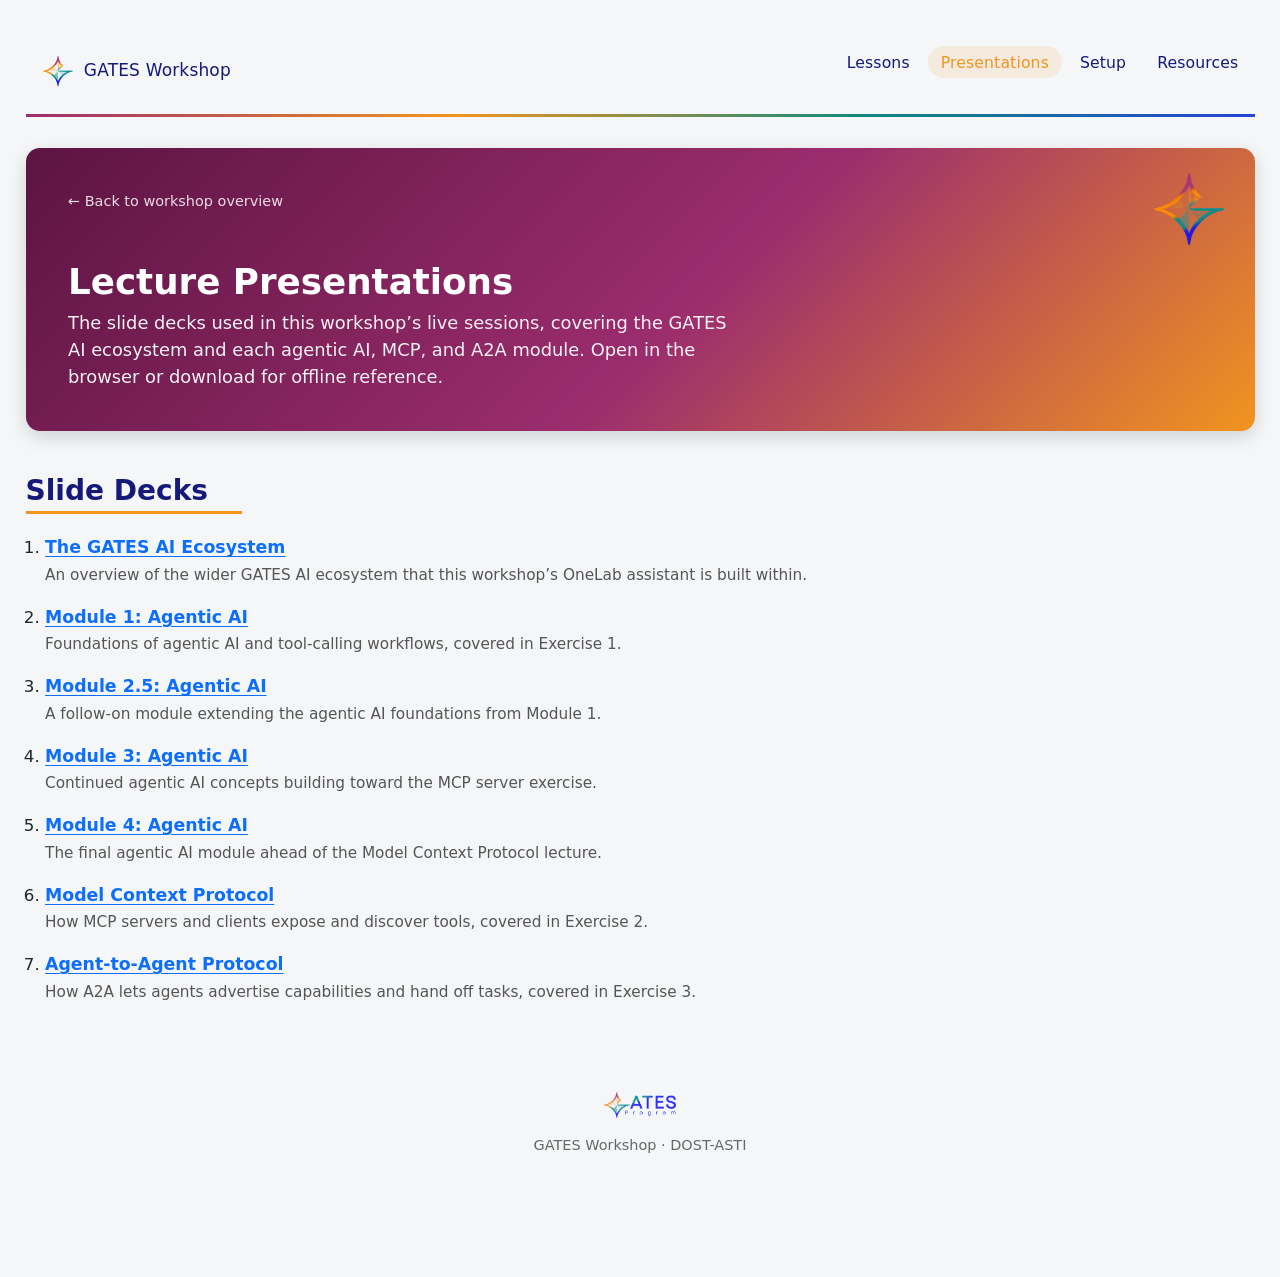
